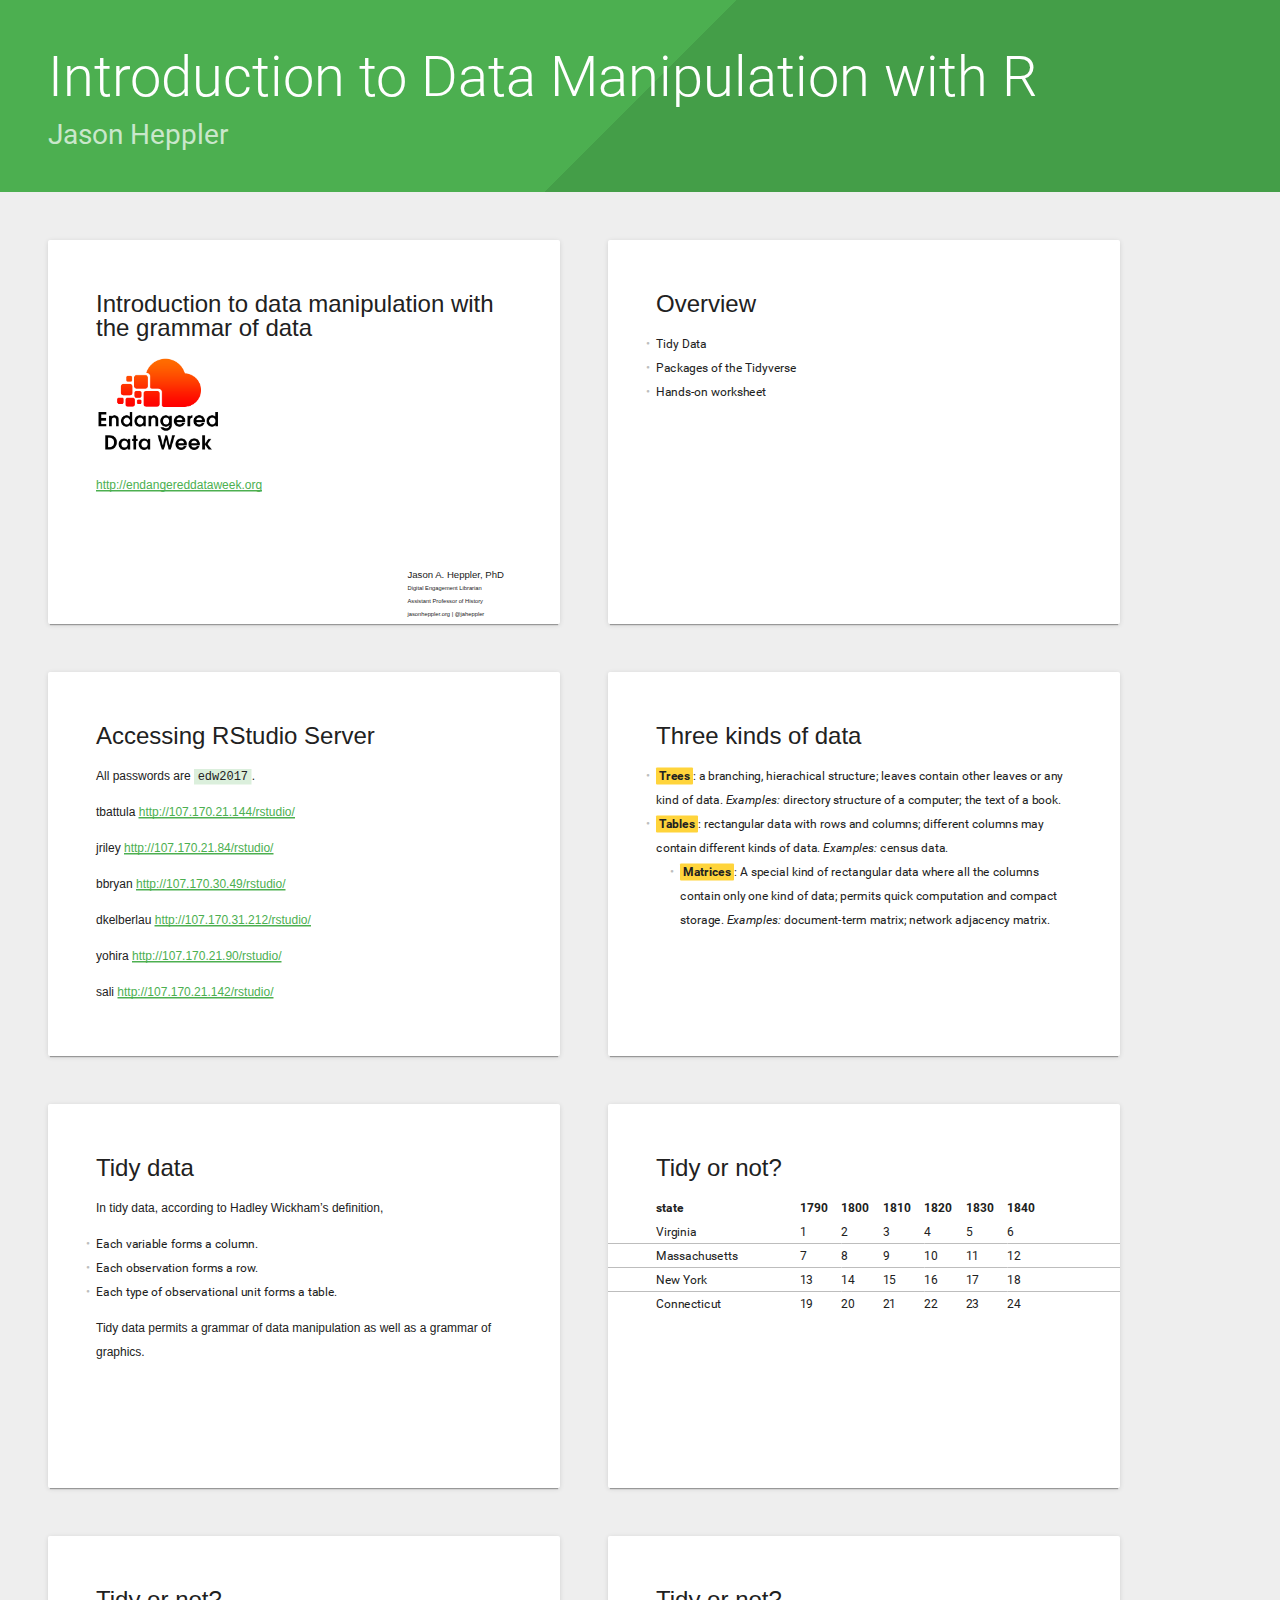
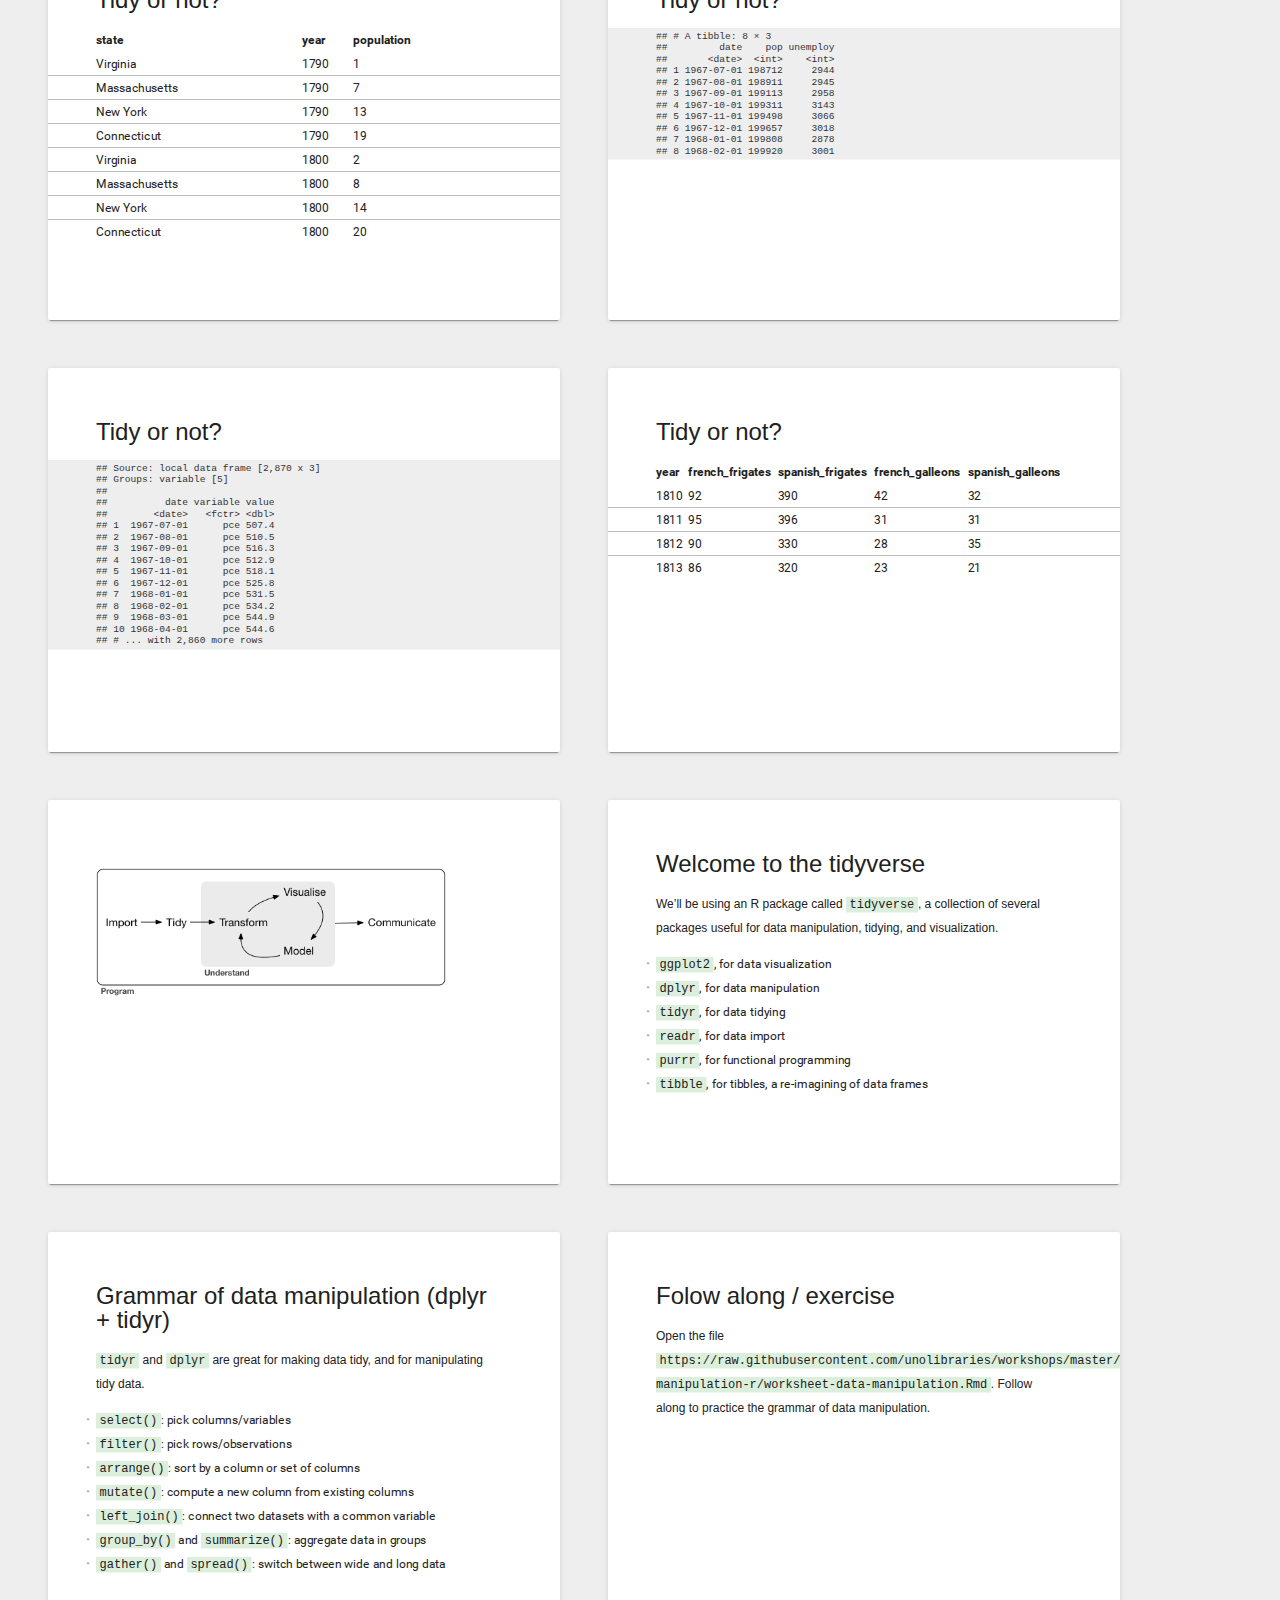
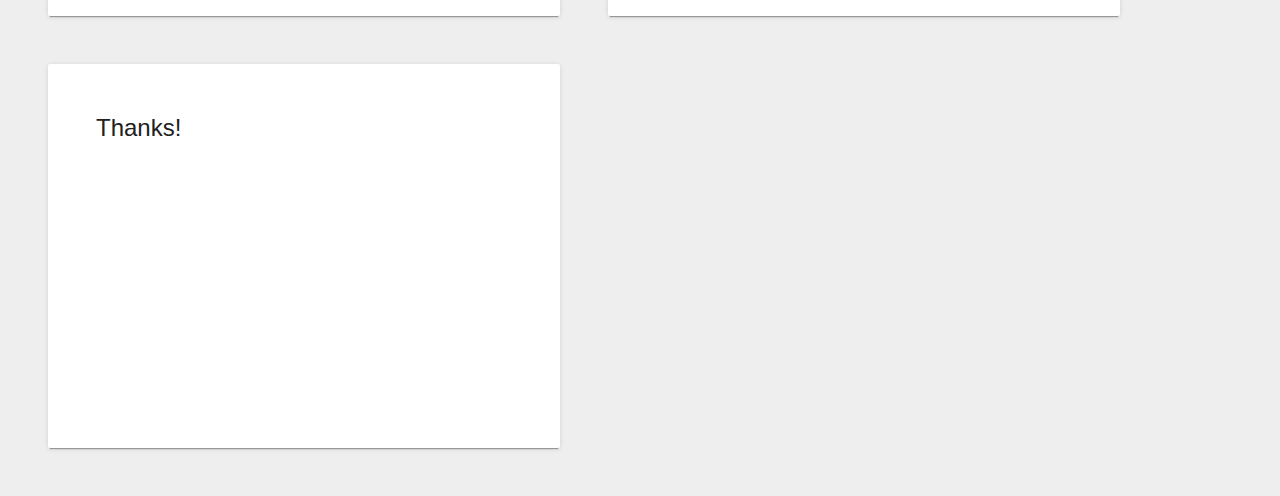
==== data-manipulation-r/data-manipulation-r.html @ e5ce1b7e "Adding data manipulation material." ====
<!DOCTYPE html>
<html>
<head>
  <title>Introduction to Data Manipulation with R</title>
  <meta charset="utf-8">
  <meta http-equiv="x-ua-compatible" content="ie=edge">
  <meta name="viewport" content="width=device-width, initial-scale=1">
  <link href="data:text/css;charset=utf-8,%0A%40charset%20%22UTF%2D8%22%3B%40font%2Dface%7Bfont%2Dfamily%3ARoboto%3Bsrc%3Aurl%28data%3Aapplication%2Ffont%2Dwoff%3Bbase64%[base64]%[base64]%2FbQBkcHJlcAAAGOQAAAC9AAAA23Sgj%2BwAAQAAAAIAAIQqWehfDzz1ABsIAAAAAADE8BEuAAAAANDbTpr6G%2F3VCTAIcwAAAAkAAgAAAAAAAHgBY2BkYGDP%2BcfDwMDp%2BUv6nxenAVAEBbA8AgBwaAVOAAEAAATiAI8AFgBUAAUAAQAAAAAADgAAAgACFAAGAAF4ATXFNwHCUAAG4S%2B9iEjRwMbEljGoeDaY2FnpFrCCA4TQ21%2FuJOkyWsnINtmEqP06OQsxYv9c1I%2B5foEehnEczHjccndCsYl1oiOk0%2Byk04mfmkYOkwAAeAE0lWOUXEsXhp8%2BtatOxzZmYkxs23YyntyMY9ue6Yxj27y2bdu2fWf1t79eKz%2Be9Z6qjdr1dp9uEyIVACDwr6J4lTjm5bNDvme5rGOefY8s%2BZu0QBoZ3n1s9Z6iuVlEfdnJuEARDbyuNPPqUWDGUFXzFysXlEQlSemqHFC2KGOVBUpq4Ce2Ba7TSqowQlLZJ%2B3YZp5ktN%2BebNtDe%2F%2FLeduV5bY%2F5yWkzNH1YlbZ2zjvteVOyaarFd0fx3n3n8ZuUzawzJaP6Fyd%2FZw8yAR5go62AyFbi%2Fp%2BHfpaoae8QCV5hmleFEVmBC1Vy5gZDDCHEG%2BlxuO0fi0h6UCCbCZZ%2BpLoPUkf3UuRTEKBn9kV%2BDr8oFRU%2FZlDviFXsjW%2FgPhIXYhk73bVaNXDlJEsdpiPaOQMMeZPWpmnqak6Q3MGBH7lqmo1u5DN%2BpwrKer1GeLtbapvERX4lmL5ijidL92NJN4UU2weJl3msd6N0v0LrPBK2STDmOn9yCCln7eJ1bKDA%2BZrBns1KQ78yxLdX2VOKg%2BRbt9jquvKBNeT%2BTrLEH9V%2BBcZQqxV%2F%2BQezsgj5LqHGSfXWCeFDNde8XKI3fYADQL%2FcFAWc0DG09hrRWObywmNF%2FrHyfSHMDPwH8fsdvXr7vBndh1pUkS8LSAkv7LDM%2BHbpDu3mMc4b3YRMhdZYbLZ%2BH8%2Fvcus9FrTyTzBau8%2Fkrw41sF%2FZ6F0vmquapJqi8CPpT28Ctwp5Vjo1aJYZ7luTxGl%2FmXYfnSSQlbY27mhOtTey1i7kzg7iYWylVS5n2Pi0U52kCITmCXNmCs6u%2BSxytvLo%2BppM%2FMdafIYrSL7Y0mL5LZhoiSSb08yXT1IdntZJcdZKYPC77gRjLJhWttUVgcL6Rg8xXW3iX72Nq7ZcpxwQid%2FMPVEv4u6d92ep731GevaMNm%2BzVW7ij3%2Bdq75D3HNVaWy%2B5Yb1nJS%2BxX7LbjT1iZW5jBTfTxs4tX312jnoqkhlZkhRzgkk5RjtLE%2FclgO67PumbdoaZ9H76vrWDLcCg65IxTKnzR03TRvhjKWVLddNZX2khn%2BStcZ7mlauM%2B0Zme4VLSPH9S6GDbKtPB7fozO8hf75RVayjAq%2BeV42pXjPvcyxfZj9pQR7vBf5qA0YYJ5lzF2IRmSS7wtS00xtIus9XvkB7RnU9bd7G07sVSGkyqlLIH%2FMpSFUJqunIJ%2F6iltRM%2B39TgnOwnJLE6YAgrlXa6LpdCW4aTo74sLMcRupp%2F%2FIufU58JgR%2FXzN43%2FwEJ5lbl%2BG7rYBKLsfPZINpvtAnJce%2FrL%2FeEPIj3iOGBvaM8dWqPfXzlHppIld9LLjKS3%2FMF0V0Ks%2BpPqptHNxtBRRjJJfFb6DzPELaW%2Fr79Z7jgFmrtMGpBmL9PERjPMprLHRDNfqkOwFdxU726lLAQSQNaD1wECJ4CXFcDrQjNPsQM44fpTYM5QIbCfFKVDYC9NVcd7r5HpvUsf72GaShbDJJ%2Fp3g1yzGOU2DhK%2BIPm%2FgWGeOnMUWLNSXp7P9LNpLBK9HfGTSXKFXA2uIxz%2Fix6uhhC6meyfYcoaUxrWUK0HUGiHa%2Fefckq8wKZwV6csAEybC32ueZMcW%2BqJy8yy2UTq%2Bdn2zzOy1WGShHn5HH6a%2F4tXvnwNdlEWuS3vgr9pD1bJUiMN4bbvXzmeYYE%2BZU%2BMk%2FPzaWPe01R5AfVgyQDBDsTH%2ByqedH0liPEBf4L3xEoJMOcYrM5wkZzVPmNLKlIlvk1nGR%2BZJ7GNgZKOSpbqSYTyJE1pMgG9ecL5VldX2KWfEpO4Cv2mheJkSm6fxs5ztOY7su9mp8Q0VgZpRrNYGlOS%2B2zRDKo7mrQUWuaSwwVpAnD1dsJyqqbv8VKNyVemab0UsYrI80e8r3bOSK9aCiPkmrHcN025YZUo8j2Va1EUeSsznSQPtQ0V%2FVsPS8yj6rZqR6%2BQI7esb%2FNIMXW0v1fWGoX0Vz0jv5AWvjjybFLaCnPa22sPjelnSun%2FvZnuHyne%2BPIlYdpIVE0ti11nU1fN1HvfklzGxC0P6M5ympGu2Wq25kgVSjnhmuPleTaMkp3mthH9Oxkvf85mruZer72UXLso3jyDEmi50Xm1ruYTxkUbKy9LtIy8l%2FZiQQpJl5CxJuVTJddundI131J1HiK3cg6e0Up5ob9SPVT1pnXOSab2BzxZAaV5H%2BdmDWYHEcQhWf3ZtaUOTEzMyXCVJSImZliQSZmZmZWImZmZmYlYmYZy%2FXv7TO0vzEF73u31N3TXV311x2I2OcqaXsdt%2Fe4%2BzKqlJvpa1gVdU8ir5k5W5qNbanXxgmZH%2B0H3NWbGIGBYJqkYbHi3lEER2Qn2UPYJE3wCqzyu2AVu%2Bi8stD9muu4OCUUjIIkGAUOSRNswh4hKfODbff6PNr9gGutmCQUPIIkeATxDIwdOs%2FFfGkOoyWvRI15XtbxTw7HcbZpzh7BWb5fK%2Fw5Jrkvd5%2FoftP9sO%2Fny5l79qP7fK%2FFK4pOR4PgQfgCJoTLPG6nOVeMgA%2Fda%2BPZPl7b8H3RROZgf0KP29lazoN9Ch2mhOsKXr3gzantsN4%2FOjEED%2F7Rt0XPcd6cw791OBaWJEY4N%2FEsTBk6bAfL5Z8Bjutq6xE5jJyYJnIIORJJmau23vPkYPcdrqXKj6HIjUgiN4ZjI0n5OBS5Wfo9T9so10jXbl9LztXvD3m7O7lb4vsoXCd5HCmfS8rtktYfipzPMynnS%2Fn7ctfu5l62X7LDojgZaT8k31rnpJX9nB1jE9TXcA84H%2FUyxGzYwxAbnCv9CnmDv2FYuBVGgVdhUlic2IT36THoL3yuy3zG%2Bzi8ypywMrHInIzJnaHmMD9MqvXxPb4Pr%2F5xXXA1a%2BPesz7WRn7gTsOLzKe%2BibhkLXwGtxL%2FcD55id4JbuU7iuXQFdv5npNe9M1oKvcb9mFN9FzKT1qr1gHzw%2BnF7Gk%2FPls3qv9cxagjzw43K28xB%2F0A%2BwGjw9X8HeY%2F3SHlL%2FiQPgbpdxqbdbAGuXKHeFgO38Pg7DvPGTp9AexOPwCzs9fsJ%2F0oPQTMH6wzcNut1%2F%2FX%2Fzmf2924rK1O%2B5y9pF90n%2BFn3yslr%2BLl46G2Ne1z9ZH%2F5GGeVN%2F5T65Y%2B4tPixoj7gjxyj2gxyL26bF0JjorOfeHmFdsqM%2BgpiWJHUX%2BnaKi%2BvaT7%2FUL8Ud2RPGiOYhxejqdtWJVc5IHvC98kb4g%2FF%2BL70ULZ%2Fs%2BqqeqbYVzLennw%2F80PvEc8Hzmh1%2FuFvb5O69nNbPLbEBh%2Fz6LZ1sp8gF3mhpP7MlVo1Vv5YV621t3VHOTN3wc1c7uYU3k%2FzPkL7nygOpYsv2Xzvna8a5NSd6ytdn3bWO8zS7Era12%2FJM9Fd9TN8jFYnrqAiwvjievk7dhdmoYf%2FMbWJL8z294XzUFNtbYfCc%2F%2Fs2gP3AOZ2xqGeMzNszL57zHHLAwv2M8eD28Y78CezHT%2BAAAAHgBfdNZgp0IDMVQyr6Szdv%2FErOQAF1N0uORmf3LcRxfx5Ef5yfHUVUtY3WHqgqvKiDrBbSQ9Qa6QqWS5tZQRS1A02SSdLUFUt7PTJruJlWdzEwWYQEsKDm3bNEil%2BpK93GrolARlW9NeOjAjJ%2FP6CzqjHvO6gphAAbyLDowwC7s3MPOzuckIj5P4vFACMh4et77ioNPEJ9tzjlH1HBydhVVX0eVk7p0N3T8OrvTYeazw4BOTp3dQeAsbt0l7DrHeUJVLiQpgAQrZOTbAP1KgyJAgBAv7AoOAjLrwDMqDAiQk1sA1JkQ6D%2FAYD2oUmi%2FAdTFF7%2BrC69E%2FpK8fKs%2FTSihKJoW8d3rO3j1nbyxQyB3u%2FKbXOoi%2F5AbgHULuaj803DTabUVLFcFC6ABkgYGqMIbuN6QR0KoKrJzR6qp2hUElfMDArVTIrsg7IC%2Flyd2DP5nf1cX%2BZ9e5AkRYkTIzoDy%2FkkCBoaHT1AltuBvUbsiNtDG7JABC4RgMdyKhKoAJI48EBQFfgIP%2FRmFAHgBnM8DkOROFMfx97p71jZzPTnbtm3btm1bhbP9t20bZyZZ297N5F7V2fhVfQfBZD4AwO8WQa94990NwGkDCKcp9D0JVoATTKJPDDxhGRyBN%2BEt%2BAZ%2Bhn8gDtLBgd7oi2WxPNbA3jgcx%2BMyXI7bcRcexXcxAy0WzuqzgexL9gv7jd1k2Rw5567cm5fmm%2FgWvosf5e%2Fyz%2Fhv%2FG%2F%2BP78kyorqoq3oLkaJ6WKhWCf%2BFpeFIXJtaPOx%2BSuoNFfWKplKtlJYqqt0l74yUCpSleVlDVlbNpJNZBs5Ry6XJ%2BQ5%2BaZ8T34uv7Lb7P72ILtqL2evZh%2BmMtVJ9Vb91DBVUSurHdQR6tiyv6exvB%2BKhcOyTMsCuGuVZD1K1rfhW%2FgF%2FoV4yAALfdAPy2EFrIl9cAROuGs9gu%2BQtYiF3LX%2BTNYrZIX71jVk3cZ38%2BP8Pf45%2F53%2FR1YQ5UQN0U70EKPFDLFIbBD%2FiCsiSuTZmM1XAaWZskI5omQpOWQF6SP9ZbCUsixZa8mG963H5Sn5Blk%2Fk18%2BYh181%2Br7kHUMWZGsSNYSsiKAlWfF4Enre9xrfQeAW6j11GpqJbWcmk8ttAItJ0s48h1J%2BAXQHGMcrSHDvGxeMn81PzBPm6fMo%2BYBcyP94h%2FW70AzXenzGyVmSRFAyWfUe9Qp6gjdnUtl0eeOALHvxE6PlbHdYz6M7Ro71Bhs9Acw%2Bhi9jZ5Gx%2Bh5RsvoaUYDw1W3APRr1EX9b%2F0vfZ2%2BUJ%2BvT9F26yP1utquW29o67S12jJtsTZd66010Rpev%2Bh%2F2E1zOs7ewHfI%2BfiuUTHk8qIqPNQkeGQ4CefAM4aj7l6xjl4P3T32MeUAYOWoDtQAKooiK3eCJ8YK4CljCXd6nbEutwmCp6QAAzAAgN%2FsdLbs52w%2BZ%2FzZvEi2XQfIukXGrhy58uQriES6IsVKlCpTHn3Rr0KlKtVqYiAG1apTr0GjphiKYS1atWnXoTNGYlSXbj16JTEmLSUtxmXEhAWLlixbsRqT1qzbsGnLth27MRXT9uw7cOjIsZOYiVmnzpy7cOkq5mLenXtPnr14lSlLoWbvPnz6cuPWwz%2FD9KyWAQAAUPR%2B3TdMW7Y5Zdt6jMw528b%2B28113uFkffG%2FzxzWzDXPfNbZsMBCi9i02BK2LLWMbcvZsYJdK61iz2r2ObDGWuust8FGm2zm0FbbOLKFY0445YxzLri0nSuu3bCDezt5sMtue%2BzlkSee7XfTAV4c5NUhh3lzhHc%2B%2BHTUPr4cc9wJJ51y2hm%2B%2BXHWOQIECRF2nghRYi4QJ0GSlIukXXKZjCv8%2FhEEj3cBBQAUR3%2F%2F7g0LpAmybeO9bNtcJ9cQ2fqch4hDdI42dKhN0BYR2taOdrWHMJHa15EOiCKaGI%2FpWCfEEU8CiTrVmS50ThLJnvaMR0khlTTSyfC4J8gkywMe1KWuHDgkmxxPeopc8tziVvIpoJAiiinRtW7c5nbd6s7LXnGHOymlzF3uppwKKj1CFdUe8rDu9aBHaqj1opeoo96znnOPez3vBRr0rCe96FVvetcHjTS5z%2F360jfNBPrRr1e9Rqg%2Fr%2F83WQ%2FAc2VbGEfP6dNj27Zt27Zt24g9NmPbtq2xbduzXu07VS9VK7%2Bdr%2FjHvZ3yVfk6X5Gv9M67Lt9XPzw3SUsnf5bev3qG6tH4B7X%2Fs0ylsD73UqdtqB2i7ejJRfQKtUO1N2O4jrFMsh%2BtkysNmMIc%2B0k6N9QO13m87D5bX%2BFVGvIab9kv1Ld5h8a8y0f2y%2FTjSlM%2B4Rv7tfptpRnf8bP9Nv2FX2nOb%2Fxlv0f%2FrrTE2zAvZ2%2Boy4faYbpCqLvzimxif1Q3DamVbhZqR%2BjmbO%2FuojuE1Fp3ZDd7X909pDa6B%2FvbB%2BsBHGh%2FQA%2FiCPtoPZKj7A%2Fp0Zxgn6QncpL9ET2Z8%2Bwz9HwucL%2BmF3KJ%2By29lMvcR%2Brl3Ot%2BT%2B8L6TF9MKTH9ZGQntC2tHM%2FqX3o635avw2lh%2F4eaifqH6F2jf7JP%2B5fWZ01eIU1WYs32C2kZ%2FWMkJ7TkaH01MlMsT%2Bv00J6UV%2FlLXdb%2FSEkn4slkf3VRUtI3XSJkLrrciH10I1C6qmNaeLupU0rJ9EspD7anJacTOvKaTzAI5zOo%2Fi%2Bpr76OE9yDk%2BF1F%2Bf5hnO59mQBuhzPM%2BFvBDSQH2xcjFtQxqk7SqX0CGkwdqRTlxK55CGaJfK5XSlm32odqcvV9CPYfbh%2Bp%2FrGRHSBB3JKG5kdEgTdUzlBsYy2T5Jp1RuZirT7DN1OrO5hXnMt8%2FWlxPx7qinUPppDuVOrYU0T0sod2k9pPm6CIvb79YlWMq%2BQJcOpYEuE0p%2FXTaUhrpcSC%2Fr8qE00hVCekVXZCV7Y105pFd1lVCa6qqsbn9N1wilma4Zyv26Vkhv6tpsaG%2BuG7Gx%2FS3dJJQHdVO2s7%2Bj24fykO7AzvbPdJdQHtZd2d3%2Ble4RyiO6J%2FvYv9V9Q3lU9wvpR92fA%2ByP6YEh%2FaQHhfKEHhzSz3pIKE%2FqoRxn%2F0WPD2WAnhDKU3piyFlPCuVpPTnkmp7C6fZn9AzOshc9O5QX9JxQBuq5obyo5%2BHdmBfVCyvncBHX2ZfQ6%2FE7WwbpjdxiX1Vv5Tb7EL09lOF6RyjD9E78nPOa2pwW7s20Ja24kNaVs2mDn0neQh%2FhUc7lMR63b6tP8CSn8RRPx7NXf4ZnOYLn8K7I2%2BsLvMj5tKWdfUdtTweOoiPd7Dtrd3rEM1zvSS%2BOoTd97GO0L%2F24kv4M4DgG4vuU99TBDOEEhjLcvreOqJzFSEbZ99PRjOEMxjI%2BpTJOJzAxPg%2Frk5jM5Uxhqv0gncZ0LmYGMzmJWczmUubguSwT9dWQD9HXQpmtr4cyS9%2FgHfccfRefjflQfZ%2Bf7Av1Z37hFH7lN%2Fun%2Bjs%2B7%2FLh%2Bid%2F2T%2FXv%2FmHq1NaJIV8pOZQvtQay9uP0hVC%2FVpdEe%2BT4jldN5HdfXRf9nP30vtp4m6r%2F%2FOd%2Bxv9nh%2FcnfVHfovndr1jgp95Wj%2FhHZjP0uVZwX2ZrsTK7it0lVC%2FXldjXftVuj4bum%2FSTdjMfatuH%2FIduiM7JZ8tugd72u%2FUvUPprgeHfLfeHPI9el%2FI92qHUL9OO4Z8n3amu%2Ft%2B7RHqh2vPkJtov5Cb6jCGu5vpSEa5PZ8bLBJyK10p5Na6ashtdMOQH9BNQxqm24b8oJ7FuW7v3g1rIT%2Bmi4bUT5cL%2BXFdgRXdT%2BiaIT%2Bl64b8tG4V8jN6eMjP6vkhP6cXc4nb87%2FJ9JA9%2F19navF%2Ft58nhOwd8Eem7vZ9%2FPufkH0f%2F%2FmTv9w9%2FgVfWFaaAAB4AV2OBQ4bMRBF7YZJqrAQsoMFWxFDRYHdlNtwPGUmUQ9Q5obO8le4EeY4OURpoWyPPfz0wdR5pAbG4XxDLv%2F%2BHu%2BKTipy84YGV0LYjy3wWxoHFPgJqRFRoo9IvT8yVRILsTh7byH64tHte4jWA%2B817i%2BoJcDG5rH3T4xEm%2FK%2Fw%2FtEpzSiPiYaYBbkAZ4EgMAHpdZXjZg6LxBpDMzQ4JWVR9uivJTCxm5gsLPykkgj%2Fluj558%2FPhyqTSjET2gkQ8LYoJ0Ho8UizKoSrxaL%2FKJKv%2FPdv7nL2f%2BF9t8FROq2y18Ngs6rqsz7haqsSk8hWRopdX5sbE%2BiJI20Qs3WyCjUPZdVTpN%2FEoux2bZZlN11k%2BzTxGxZLbJ%2FSnlUPbj45B5kv2vkIXIK7U%2BuYFeMU2dWfsvqkb1F%2Bge%2FxokBeAHbwKO9gUGbYRMjH5M24yZ%2BRiC5nd%[base64]%2FDFAsX4axFADpGjJvAAAAACoAnQCAAIoAeADUAGQATgBaAIcAYABWADQCPAC8AMQAAAAU%2FmAAFAKbACADIQALBDoAFASNABAFsAAUBhgAFQGmABEGwAAOAAAAAHgBPMEDlGQHAACwsW17%2FTW2bZxt27Zt2%2B7Ztm3btvHYBIVCNfj%2FJNQ2tA29EuPAnMY8wjKwNmwr7HjsWuxh7BPsb1wC1x13FO%2FC98PfJXgIrQh3iRFiLWJ74jjiFuJlkpF0hcwndyYfo9ApacogyksqSI1Re1HPUT%2FRArS%2BtIt0BX0Q%2FS4jwejM2MJ4wnQyxzP3Mb%2BxZCwjqzqrH2smawfbwB7Pfsjxc5ZzfnA7c7dz3%2FPcvMm8tXwJvwl%2Fo0Ao6C7YLFQKOwi3CZ%2BJLKI%2BogOiH2KnuCCeKL4uoUmaS25I3dLZ0p2y%2BrJxcrN8kXyt%2FJRisGKm4opSrGyhfKTCqdKqHqrpqotqvDqrrqXuoh6nXqGhaNpoVmmLtT21L3TLi4RFzYuuF9uKpxavL0GXJEuGl1wvNZVuLcuXDSx7Wp4p31YhqmhVcajiA1AFGAQsAzYD94C%2FoA1sDa4DH0JqyAPVghpD06Bj0CMYBQfhLNwFXojIkQQyGtmBfNE30%2B83lBnmGrnGiHGrSWvqZzphTpi7mc9ZPJZxlufWkHWW9Y5NaRtue2RP2g84%2BI5RjifOes7LrqhrluuqG3IPdX%2FytPD85%2Fnm9XnXe5%2F6AF8L3wY%2Fxd%2FGvz1gCRwNaoITQ%2BQQHBoS%2BhbuEF4ZQUdikfGRV1FJNBI9HyPGorHBsWNxZXxA%2FGTCnTiYVCSnpPipkamv6brpmelfmdqZQ9lI9n4OzPXOPc1XzZ8sOAqHK2Ur3a3cs%2FKvKv%2Foggdwt8EAAICzbdu2bZu13T91m6S2bWu23mzbtm17n707yfxt8%2F8s4Cw4v9C%2BaNyig4vHLA4svoepj%2BmNYWHUmCCWjr2GG4VL4GvgR%2BBZ%2BN2EOgQ24SSxJVFNPEbqTfKQXpOdlLYUMaWEWoE6jxqmVaDJaWfpfemrGW0ZDsZL5jjmXCaTuZnVkJVm12Cj7DucEZzV3PrcNK8VT8k7w2%2FFF%2FKfgPr%2F3Ry0Bz3BYDALSEAU7ACXwX3wGmoPUaFD0FPoo6CsoKHgmbCcsLWwn3CS0CNqKNosHiueKakpEUneSB3S1zKGbK%2B8s%2Fy6YqTiItwbDsBFeAt8BL6KTEIAshTZj3xGLegx5VxlQLlBeVZVSVVfNVJFUQHVFXUn9WZNG01Qu1C7UF9BL9Jn9M8MdQ2dDTHDd%2BNE42ZTVdNcU8L0wlzOPNa8wvzbMs5iseyxNrcSrLB1nfWDrYGNacvaPtqH2xP2j45FDr1jr%2BOtc6LT69zn%2FOYa7eK5drq7uHnuY57WnhmeE96O3uHevG%2Bqb62%2Ftp%2FsX%2Bp%2FGugcSAZLBUEwGjwT6hdihDaGHoXbhm3he5HRkUy0ZtQQ%2FRabErPF7sUHxlcl2iVIifWJb8kRSTi5I%2Fk9NTaVSC1LfUpT0%2FcyAzNw5k%2BWmN2Xa55bn9ufb5Zn5Uvy3wqswsliz2LmH0PwAEUpEAAA8Gzbtm3btm3bfjjbNqpfrcIqnW3btj2zt%2BxevK%2F5Pr4%2F5%2F7R%2B88eaHqg7QFyMPPBqQffHWp%2BiCqJlUHKGeWb2lydrB7Vkmu5tfJaQ62rNlybp63TXsXSxVbHPuv19eZ6e727PkgfpU%2FTb%2F%2F%2F2GhumGYas51JzNPmI%2FMnSAeKgwagDegBxoNFYCdwwXnwDPyFWWBp2Aj2hBPgYrgHUngBPkfxUFZUBjVGPdF4tATtRSbi6BJ6iePibLgMboR74kl4Cd6NXXwOP8F%2FSSZSktQnPch4spjsIjY5S55YTa271hc7pV3Arma3tYfYs%2B21tmrftj85yZy8ThWntTPIOeO2c4e6s911ruqG7g33PU1CM9DitB7tQIfTeXQjNehReoc%2Bp59YcpaZ5WfVWFvWkw1lc9h6tpvpLGLfeUKelhfhtXlz3pmP4gv4Gq5wn1%2Fjb0USkVdUEa1FdzFYzBJrhCICcV28FT9lYple5paVZAvZRQ6QY%2BQMuVpul0Sekg%2Fldy%2BNV9ir43X1xnmLvWd%2BK3%2BgP8Nf7R%2F0A%2F%2B6%2Fy5IHOQKKgbNg37B1GBFsD84EXwIE4Y5wvJh07B3OCVcGW4ND4ZeeDV8HSWMskdloyZR32hKtDzaF%2FHoH0HwAC1GDAQAsLZt23b7UNu2bdu2bds2LtpcnNrGR23NuBuRQZwgc1AyqBd0DUYHi4IPKAHKhsqiBqgbGoMWoZ04Gc6DK%2BGmuA8egefjbfgsVvge%2FkASkDSkEClH6pPWZBAZR5aSPeQyuU2iyS%2Bakhag1Wg92oUOoNPoIrqDnqOavmWxWWc2ii1gO9h5Zthr9on9g8SQHnJDcagMraEz9IbBMBomw2xYDKthM%2ByGw3AaLgOGx%2FCDp%2BD5eTXegg%2Fmo%2FlkPpsv5qv5YY75Q%2F4lTBLmDauEu8PDIQlVeDuMFvFEMpFOZBP5RFVRUzQULUVH0VMMFCPFRDFTLBQ7xAFxQsaXyWV6WULWlo1lazlEjpGL5U55QVr5VsVUmVRpVU91VX3VUDVRrVAb1HHF1E31VP3QKXR%2BXU3X0o10bz1FL9Br9A59RF%2FQRCt9Wz%2FW30wyk84UNTVMezPCTDAzzHpzzICxJsLGtdlsedvY9rIT7Ep7yGL72L62711Cl8tVds1dPzfFrXVHHXPP3G%2Bfxpf0jXw738sP8uP8LL%2FMb%2FInPff%2FC4IHQElDMACAZ9u2bdu2bdu2bdu2bRu5tu2vr3e2OeOe%2F0EpUAFUE3VEo9AitBddRwp9w4lwblwFt8XD8Hy8C1%2FFDzHHH0lskomUIA1JTzKJrCKHyW1iyE%2BanBakNWh72psOp5PpfLqNnqXP6GsWnaVnJVgD1pNNZGvYMXaXGfaDJ%2BI5eQXenPflI%2FlUvpCv5Uf4ba75N5FAZBflRFPRR0wS88QqsU0cEjeFEl9kXDlZrpBb5AF5Rt6QT6SSL%2BVXFUUlUGlUDlVEVVB1VAvVRQ1QI9SzUJHQsNBRnVIP14v0Xn1SX9UPNddefwqXD88PO1PWVDUNTWvT2fQ2g81oM9nMNpvMSfPAOPM3SBkUCmoHXYKxwbJgf3AjCAXfbWKb3ua2xW1lW9%2B2tt3tYDveLrM77BF7wd6xyBr71v50MVx6V8xVcvVcK9fNDXLj3FK32x13l919R51zH9wfiA3JITPkh9JQHRpDa%2BgMvWEwjIbJMBsWw2rYDLvhMJyGJ%2FDSR%2FGpfWaf21fxdXxnP9JP9DP9Qr%2FSH%2FAn%2FAV%2Fwz%2FwyCsP%2Fm3EqIhrL7K8yPOixIv6L7q%2B6Pti5IupLxa%2BWPsfikBJKgAAeAGsuwdAFNcTPz7zdvcK9QpwWOE45WwR5TiIxtgSe4q9frFrYsUWey%2BIYoIVsICmKIImnhtjAiYK31hJYrBGjTGaXkxM1wj3%2BL23C97tJX7%2FNZHde3u3uzPzpnxm3jyQYCyA0ETygAA6MEIIhMN0OcRkNlvaeEJMHqjgR51yNCrH0ArwQJfBHpJQ7yCp336IMgA2AFP7IbJIgN0pS%2BpJr54MyulgUMgfcoh6JVQ5eYjpYFjIH61a2%2B1mu2BGNKNgRzfahSbeduR4Mv2ZlmDIV0SgFInXK3nuvybpvYvInEozmesdToZnkOFAYFf1n7hA4SAEEv6FuGA2CObE6aSg5oPtV%2Br9MURGHWEEtGqNDsElJCUnRkXo4uJxWEHof8%2BkTH700ckpuF2MvP%2F6I48%2FPvSxx4BAhmghDh2AyGRUBzxCgkyCBIWFBI%2B%2BwiOYPIYK9jTBYXVJ%2FICRDdNwHYbxozSXbsOfM%2FgBCMwBEC8wautBDGSp1IYwAkNqqTWxgYkNfHyYagZ12aAu56NBCCd%2BoadBQrQMQi1PHrHC04DPFT8GVzC2ZYPvy2CTJ6yCHy0VHoPJE6H8KqrCAyZPtHKlIaffzmh3uO1WO%2FtzCfzPFelQ%2FhwCu0q89F7vrN530NiFUmzQN6svGvqu7%2Fvht11uVfZen4%2BGLvQebqPjcdsaHJ2Ju%2BhI%2FpdJ89fQ8cSBowEQpla3Es26HdAcxqvcGxlbxlqG49ggjvNI4oxcvEaTJ6SCH038KFvxAUPEJNfxjeJMnpgKfoznR7npg28YU0nxzvh4d1JyitsVGRUV6UiKd8TpIiOiRDaI0OkjHW72tSsiypWYLAxetvXS%2B8cKtuw98k76jDmLV2HrfX0%2BeHtzyYXijekrsnHOfxa7Op17%2BbXzEZ9et93%2B6MU9C6aOnzdmTv7EwrPWY8fM357MzF4MEkyo%2FlFaIZ2AUKgL8ZAEj8JclVeBsSfU8upgAwfjlWtPUIUnKEE2izVk82tytG%2FkMHkaVLD5Zh%2FkZr7LDUxy6wcj2e1QNNKdIKcIDv4pJaFVa2tSsisxKpIx6oiLd9sULt3upHgmAUxKjlW%2BifX%2FgstGcqJtQsGKVbsLli0vWju4Z7dBAzcPJI8VoG5vAa3iV7oPHNSj2xCqn0BOTRBzVxTty%2Bi2sqAgU%2F%2FMuNEDejwzfnzfqnMrCvdmdltRWJCpe3bcmAE9nx07pv%2FvncUZnUGAcdW3xd%2Bl49AQnOCCVf%2BiB%2FXZoH6t4kezQTRXirj6XCnkZsb6%2FCTENeMnU7M4fjKrF63qT%2BqopyhzHS6I%2BiY5Bh%2FIyR5jVlSLCc%2BnJlxQKVxNuLi4WugxmSmF3uZw6pjoGkmJKajnWiNE2FKSk1VBjXth96jOx%2FdmHx%2BSNgmffLJgQcWNUT1PPXeJUvxk03yaZy%2FYGjd79pOJY5%2FqOxJXT%2FC8MHt9tz3vHlg1eEvfZ%2Bmi5Tur9%2F49s3OXL3pNw8LoBctnvyR8PXJ9v1aD2j8xJA0QnhPt4FV8jkn1OFKNx2HEch%2FjjVyGW6QNdD1%2BDgiraDOyRTcJzGAET1iCR1Qm32JJsemIoDdZo2z6eCdZNe%2BXZfEbjxjxxQEvxK%2Bad5s8%2BwXuwv5d50%2BjSfTLAXQx%2Fapo5PSeb2B%2Fbqvx7JkpAc%2FECEL0zmSL1Z1EiDMlymIhKS%2F8utK57QgZnDfaufLOHNLlc%2Foc3dNj%2Bmz8FRNiz%2BMEbNh7eg9aRMcCQn0yShggeSAMYtV5F9nsisq8V9RhgSTaY2RnY0I0e1XjFIm558Y2yaoXBCf2pOdbYkvj1iBs2pJ%2BdHJhyaFFwidDc6bhYPrq1Nxh9NfhGEu%2FHcYpfwY2ikniYQhmFsge5gHFfejQZ1%2BKu4u0mx1m5uzMLpKP2XRiCZ2I2SVC6AGahB8ewEJAaEBvYBJ8Cgaw8SfJ4oMgwh8KXMpOxbVE6NInDBffGkNvdF%2BRWbBhXDmnozGJIaHkMAhMhmzmZPR3TOzFJJRG43ckJgcQ1rM4NhvOMVnXUyWjZ5LRK85Q8t2VwqNVJA9X69vMeOyxGW1GterYsVXL9u0BwVK9QjApkdAKjDT%2FUMjutDnQdXAnGZm%2FSPcIAIGZzAqDmBWGsve1Ud8YxH4cxH7sc1bcBoNMshk1nsmfCxNxxBHBbbK4Ei1Wp2IXerPiTlLEoBu3v78p3vjpxxtC8cqsl5aTNZlrVglkCj1Cj6MbXXexEz5KL9CToT9%2BcvkGvXL71sWvAKEIgFyV3gZdLV0SI0X6J9gAiRuEmCALPusmAr%2FIMIXDLLkbu8jVEppJLA3Ec2v2nuIzkgoguhjXNngatAFX82ybX6SpkAWTjb%2FJZJKNvusmHpvkSJtJfZ%2FdjbV%2BgcWYRoobQbSLrqqueG%2FagLUz124tRuHqB7cZrJlPPl1FWi3ZOWDGxrx1Z%2B5dOvgJ%2FYQOAYTh1beFvxl18bURI5QRFFpLXR02qMOpg1DFr0GC%2FDFgqrwTcLqcwD%2BNAJzhCdVoeqiC3MAkx%2FuEZI0Hfn8dk6d%2BBTvKMf4T6mJsmFQuap0hj5RibCM1SnImnQ5Mz1yRXT03q9j7%2FtkfFkycu6Ia6HhaXZK9OP2lHZsyhUSSPgNhzfTXv7723xFyi3jPkuPf3Dg8c%2B26FUsyCBBwA4i9ma4GQRj00EYAn1vgvKJR5LQic4A%2BphjKQY5yZIMuWAGUyo848ZEOxaTRhXazXkgvLy%2FxTiDrTniX4Yko%2FD6HvoF9pwi%2FVrUh5U0AYRuzgUcYFQ1glEoDstcio8EnfG4BaJJFn%2FT0ocgp0ifIdX0XJX1ddpFL21zBZyDCR6yeR2%2FmJ6zM3whMpJbICMKisdMVxaWpqIxef7Yn%2BcH7ZotJGad%2B%2BP1a2R%2FmA%2Bb1s5dt2rlyXpfW5Bq5vI%2FO7ED%2FvnmLei%2B%2Ft2iJZ%2FvGg%2B4mQGAlo7%2B%2BdBAiwM58nk%2BFAzng84%2F%2BHEANB5H%2BiiLX99eDSIdO1D8gF9xuEzQWmHFH1iqB8GzclWqImHnq6Jd%2Fnj1Hq3AQ9js%2FYlfMK%2FMWZW2QDuaJ926tpH9cvEV%2Fw07ebrgRCyXvtBkDnzx0%2FZ0t2cWAzAJBbMykr4NErZ37poLTLpn8DRxqDBzRwT2o2Ni7%2B79kSNVt4YrU%2Ff47UnQugADTmFzCFCu3Q%2FPauY1kD4xkT%2FcpG9cvpzGSy8LJbMmJqf5TKtR1ct0Kdyoza%2FQ3E0%2BkSY7zF5ZqJCrK8kMSAkdairxQwZyJyUxst2eOnrGquuK8d9mMUdNul5X%2BlLP9fs6mFcs30x%2BmrF51Y9VaMWlKUavW78557%2Batd2cfbd2qaPI7V65UvTx%2FW%2B69l7LEuqtnpa1Zc2Md9%2BFjq6uFewqfjWAw%2BNKdWi6tbGDlXApWbiccRoCgfLJqVFTj1D3BAR6BIyCFI64N5kgTSA438xKNmYt316JpoX3bl0cuPjI%2B7cOMK39TD329kfPrv%2BjPqXmN8ufN35xFlnbpv%2FBWxsYfFtL36PfJdBCdJ%2B0Qv70%2Fo3%2FPw18d2bqlDKqrIZ1FwCnikxAPlr8A9Sye3RVmgsnPE0bzQMZ%2B2ZRF5QHsl072m8%2BFmagDUwiAyQ9lK78EhO7wvjBf7Ak6iPLTMfYt8%2BsKlkIpEt0YiQYyo%2Bosc1srvcdxwUacf5zLNxezhGvCxyCAHhoDMxgGHBQh%2Blu3LAZEdQ4phGtVR4XO%2FE9o%2BbK3dBcAQjocF66LvXy0KMGZ0yJVeCROi0KJW6jnnSQMrCoia1E4StM30lWlQKBX9Z%2FCbDbX0WCHPv8Su2LZIJbPdT3JZyz1TFyFRRM8NH6BGr9Y8EpJeRC%2FklXPr2eQ15cejyOJT6%2FoP3XC%2BIXF5MvD7114ZUqPsppseductf1Xj5gyYc7kYa%2Bc%2BuDggaLJfXLp%2BzXpMxCYSB%2FTXZZywA2d4XnwJKrYxMAoNigZUIUcnmjgJIYnyJIhnH8ymOQ2xGdvFZ5Ek1zPd4GlrM0qPM0SZIfvWrhJ7kj89Zb5LaeivCnJFs6RTdBxXGIBe5xI9DqLyEc2BeATq8XCgrZoQZ2CXVKsXBK68pArbx1xJ2f2fGmjNXzesQl9lvZOsm6avk5npcVUPkNPHwoOWY%2FOc0Pfate4%2FUcT7tPcN0NCbuDCO3%2Fj2DcqfwvrM7hdWiNs%2BWjHF7biX7%2FR7%2FYO6PfdR7tR2Ny8g%2FfytzcP4SrMPUUz%2FrpHN5W1cMx0Jt7CAqyHVnz7zk06lK5%2FKXf8CCPebfAzl2J9AKmB5AE9BEHXQPQcWC7QsYGOq4NRJIr%2F8tdaOUi5qKb86OKuVBA%2B8uavOUla7CWPnPA%2BjXfu4UK6khVdepO6pBAEKAQQMxTkHgUxMCAwXmrQEygR0pYgh%2FteaQjnIIpHIpNPCVHralxmuw9x6BzIhgyM2Bvb1ThpL8TrP92ZNXb2GvodPYWPp2%2BnX9BSjFucsy6LfiV5jpeOz2tuL156%2FCYp9P6ROR%2F12xZPnjuF294cFhGuMOupD120flKDdXmFJLyCO0CLxjnW8Rtx0MSVS3TEgtmdxLUGbI54pi6EZdMWBfheqUdv%2FUwpPbMBgw58h9G2sjoF2e%2BcOynv2lcfz35biTMwed0HmLSber9%2BYwf9pfLFn%2Bh3Gw4BUaR8kkk5GCKhzf%2BQMZdciI8qJtXQADmKFhuL3KJeMDOvzVJ74izE7Uex0U7cSa8ev1B%2B4%2B73lyXPXlp%2BJvUsLd9DJEtlJkZUD7iHVgKACiVdFUqeAZ9G%2FQOfBYs6Pq3BGqcomjRozSQbNC7SbI%2Bs%2BRNueteQz6rGCJu8j5A55GVvVZ7kyactat6fwN5vhI7%2FQ9dlIxED1Vt5v077RkfN%2Bz705pUK6d62ZAxZ4V3E3xUGCPOZdlxn2hEDo%2F9vaMfD8yG5oRpdGyYcCm8Y05CkHurQ8Fl2khv4UdNYJ3KH42SAis2SzUHscUSo0RweOsTrPeldj0xv5xB0YdRXGBVTmkxvlJ3Cm8cmv%2BKmB4jp2MQJBZj0wRLsgRO%2Fv4x2%2BiutnvMn%2FbxVG%2By2Q5WdZFDmboB27jRpnkahNLPqAZ41cKHuNOIMOcGIqX4TqmRXXKQudnRJhjJvXGkpuVHGpm%2BE5PG%2BRGZw%2FXmbHeYo2WiD%2F1EyVp7lwjmlpZKH3%2BVmGdCH7GM4tNTiWV%2Fw5vQx4iRmAJq8xazCL5eafArBZZXnrv5Wumb5nE0oeSr%2FPnf7xulF67JXQ418JEU%2Bs7TI05d4ByqatpYMhKPQjuaeMBQmwnxYC9ugCErAkCq34YmYTiL8e2uyrqtuoG68brYuXZet26M7rDOmMlr1ivDQhegg9WQmvNXfed8nE78hu4tpBBNhK1LhXVR1ocYK6jNKJWjyv6wA%2FPWLa7oLJxK56sWyPGZPNRzr%2Biree4hWrpqp0SiBJkb7KtX8dQiiUuBXT0GgZl9G4mJ8WdGBVnbGl%2FE6Xv%2B71ELjNlGHtZTNwX%2FE11g4SSFjK8eJud6d3jOcNp%2B2GuEpGYO4AWknxUdIoPZozFMmEihUKSeuWMjFjKqKOsrKyOfHxNGV%2BYyQreJzQGB29W3JyKzeDDHQRptvawURavJPlMSARCmC1NhzkoogIp1KTUSvmLQlRTKup%2Fc8%2B%2Blfm8hGDN5%2FAIPXH6s4cviccKG45EOBFF6mZXsLsc3ZCeex875CeuwSQQEj6Y9%2FTaqktzDcCzVRoVTJlq3wtBwUoaQsQRzAaQrL2sRJDhbwn65Z8MU2Tj0XEfNCLL931ERZpx0nlJI6dzCc3r1LC3HIttdey6I7SFsvi0t%2FnLn4dd6GNct3CEBgSnWQpGPyi4Q4RpXB0UjFbZ46NVSZGSFmzfxxqgSDUn81a6IqQ3uxWpnqJX1j3cPkGsvEiunzUFxBP%2Bre%2B4FsPUy2pR8dfeuccA5ncdleoB8P%2FHDeH5YH8i2iZZeQ%2FWfj8r1Pb9bIdy%2BAeEaxDhuMkqVopbwi8RWShxudNsOWTSrMMmlgVrBiGVxjogLDkSJ0nZ6l2Vgrd3KMFpXhF3%2BhcdMKHHjWOxWdWYUv59Jr5Gnvm5Ln5uWM8kRvdgj5YfPC1euRW05vFrdm8HoRoxqcTdi7NO5eu3Dk0fGSCY%2FGYT4K4%2Bsq4Ttekw7WVZZT6gbkuDwF5HWtwDUUrv21bjcpngy8ewut17N%2FXFa2d%2BtLO3Nw0kdj6O1vsylzRu%2B%2FmvtKNlnT7ePc%2FbdmfThvZc6itCELxi94Le3gpZmnl6zcuvDyC5yr1gBijoJzW2rZ0YpfZ9KE%2FIoawfIImkNbHKOPiOMly%2F2fJUs%2BIKxjkipiz7RAO1myRjCetW5QU4HSxBo5TGMuOtDr48DJ3LdaBzGLRUirr7vu0K%2FI0TdefvV1yVMVd5beNxEkXwg3q%2BLzD7yRL3wKgBy%2Fi16l3vGoDHqe72gBnsbpaV0boKD4tMYKWHcRtrp23vtVkffrc9Xiwfu9VT%2F6OIDuJ4XHIRq3oHWgPtPU4IFahQ5ng3DFxwtB3Jvq1FOocmICsKWgix2snA6nnhODX9ZvirGvYJ0mMV%2BU0Z0H6EWbjZ45QHeV4gelrwv3qgye48JX93uLjdPSKj9l9CG0ARDPKvF3klYEPnoCnbC2JA4o8vhqTIds2AOHQWQht%2BbSGt1WXaGuWMcuCaDjtBt1oNKuBFzln4usxNQvaBJ%2B8hXdRnO%2FxCvUdUtYTlp6W3rjyKPe0%2BQGOc9lGs4oPcIoNUBrLaU%2BejSU%2BohT38cDoYuMw4XXaFApDbpOLpFPq9K8t0iMsIE%2FfyCAOF%2BJfU%2FCw8GHv08RgTsaXneQfBeNkp5dVGO%2Fm9cgIrGN0KnyutCw6o5wNy9vvbg8%2F0X%2Bvo30NAnWLQU9xAGj2KMPxM2Cv7az8MlRMwk%2BdoyuxnnSd3%2FPzdW%2Fw5%2FThK01PFq71kAS%2FG2J3ci1o4mHjPRInr85ijHS07hCeWtj5deY4CH%2B9HtQC9itvIbCwIQR59P0sjLd0nvdc3UZ%2FL0dyVUhQrEhp8aGfKpeIaOeGwt%2FicSdQk2GW3R0PzZfgs32iUdoQ%2FKJtykgiNUThFwAEKCe32MCAZXE6zm5VZOFzTk5wLVXvILXJAoCOMCDPMnF1AfLV2hSK0uHwkkMIRzs8ddf20np5%2By2eFDi5m3hB%2FEZaAhNYJ5sa9pMSZZNntiaaGNjRNiitVoVkGETm4K8gvmJR3h2u3%2BubQm21cSdGE1Zz%2BGP4eOdHC9zn%2B56sG6hFH5s5ghbpFLdc8Ty0l4TU9CyN3d9hPj9oVnTx6SXzDwx%2B8hFMZ4GD9rh2ED3z4rtm%2F5WZuGRAaNmju3WJ2fwkddo2JbBpheHdr9xatBoIIrvjdUBhEEdGCtb6tbjtFlMrOwDzCv5kGW01usF1DEkg6CAzRBlckMCU3SbBj7wyo%2BeY%2BzkWIvZqZTYzdxdi7FflX40zVhUPA3X3ireuObt3gMOrdpMzPfohQ2LdOB9P5Nepl7pvbNFtEXRWUD4D5ur22yuGkAP2dQwhuubr%2FQWHYhtwA%2FRcP54kS2CHzXkcdG6whiJvH6gStwRr0wAkzZpP2az4YA0%2B8TUz2jlrKubD%2F9qOGDImvDi9m0r5g5N3TsWnQgx%2BX9lXHtjwuoPSh1HyrlGjWBU%2FqIDCIe6TMLR9epzEUWrEtYlaKqiGiCvpV4SQhQJ85MiYetDl%2F2sSQzb2ph8HVyJiNpAkGLmTIy4fexoWnGRMe3kuz8V56Z7%2BvTbn5FL4v%2FGhOUk6T7MysCke%2Fp3KvLx163nOe2pjPbfmYQjmYwnyAZFxh6DD3sp5EUHGkBdA%2FfpDNscOlb347okNaAYYvJb7FJ%2FadBiMCkO3A8q2vaoKLUSiGx9w876QcjT1%2BntBZ8tu%2FCD1yG%2BuXZ0hmt6Br06LddCGhoyItD%2BW9zL3iz6A%2FU%2BvetE786Dzwnlr24Ke3E7ILQDIOW6SMbNGDk8iluhHxcN%2FRU82j8UB%2FLH5Y0aeBzq7yw91gqmV7zOwyrxylKDTa8qEF8A%2B3bfvpKijh2CEtxDR3%2F7rbAvK%2B2No%2BZs44TRM7KqBgCBkXSg8BuTeB1oBCvkuMbxXD5xHByChjyf%2FUX7578WPqh1U6re2JSFEhtP3bTlETlS%2BY67pwYaZYr7hzKl1CTwzhS1F4XrVYpPrUb%2BUHYyzVj49%2FkXbj42cs7%2B1TlppUd%2FLMlefaDvgKLVTL%2B82Hzd3Mqb538bOyhtU%2B7a1KWY%2BPvb53biz9uVOL4OQPhcB2BmdhxksSrzYkrQVOG1FQY%2BCGODMF%2B6z2NWkL%2BbSXbF8kxXsV0lpccuC07gIKEYJ6QNzYgvLhbezqGLvG7y4QvTRj5T5dVxfedh%2BHnpuNKv1l7WhYbxJzNojhWgIUerD6S2SUgnacowfu1rA4qLT6v1eLEtxjzSvv3Qdu2AVB%2BjvXAIe18IRHEfZotWlwJYwIKHuF42wX4FO%2BYIePk9MkE2Sf5A2GSPc7pVCCxwDVSJ6EW%2FfjwpNql9J2uKO5nRkiy2rexBT1s2G57oJx7BmBYdFLIAuRzEEB0wul7wS7K4iWit%2FuE1GINSY4lsC4FVmHIIYniw5ut%2FlmBO6oJ8RZgUFRSWzCouHoN9btFhePkq%2FjmPrtRB1Yg5OJa2864FhB0AOEAHAdWshv9azeIzoQPOYyaAbq4SPebIouLZtBb2EAenMbdaviPYIKJ2UI8N6iko3aAsgEvKyWPQFNejOfqxceeQXKOpSbWamuSI4ydsK80p%2F7Jv8uuzcayueOKi5zKCS749%2FESx2HbuujeeGUlXe5uT8lkzFzzvTSQnbm%2Bv%2BkFsW2tLjCsz9JODLVYtV1pGAoJ4YIbB4Tn3BsH%2BVmULNCt8TLfwtM%2BsGHUZO%2FzNihEFBIYxlJHEqAqHevCEHFK%2FQU0Pq9U%2Fhw8MgLJVA37raLwSjw7AYjJfIILaHjlFhMMWfZ71GZrn3dp4nd4pKVj34p7CdWv2EudOupaepaH5leswscp46Npnp%2BTPrnEEREeKDRXa6sJU2arGZyuv32ht0JeFaiRnCUwHpRAfFnpIpNZiIa7qXBO0YKjhF2UnphcXGqefef%2FL4h0Ze%2Fv327cqj5jv0vOLvHela3PX0Wv0vvj2xS3eys0XFJxBRwp3aviYpMUZD48cPiW3aKUfgDj%2BL%2BFGCi8v%2FgNu%2FHCiNM3AAF3J8e%2BL81btHjT4lfR8El%2BNTZdNuR9PxLnYuspQcnEjsWRdUnWX5DAOQqGrLIbxlUa%2Fgr%2BG2MCIwAMb8cu4gmv6ELg4a8VrIznNWh%2FuVHxIGFaQXF%2FYrN%2FuBbHtog1hgApGO8LezGs1RrVWo5luTeOjLNSvbYANZXV4jVkLmmpkfZPHXsGOciNt02ujB92M2mqNupav9p4IZDr9dveztw6883XJstHjZkzEyP39vitefnp6sZQ5Y8ISjOnVr13%2FWb1XvXN081NTB3d74sn2A%2BcN2nDgP7tHpk4ZwPO66ttkoNQRImGEHBZl01Y0ov2bEKL%2F2VOjNtDx1E%2FQdKEY%2FFnl7TQW7sfMHNko0x6ppC0c%2BZhxdXl5cqfYR3t0Wbj4xAmpI72f5R3VqVNIdkT2WrIzC3WAkMHkfp25CBPzVqyGoa2RacgKDDc%2BoK82XZF%2FwQCNOTFKNYhRxvGw0GTyudffwuLTF7sWeyYtOXOClHq7%2FJUvWCtPAiDYAYQSRs2%2F1oA0KhcdaPQgaWpA%2BCuGvEcXvkjnvlcpdKg8yb0gQnMA6QL7GAIjZSk0TPv8QP3Wav7DUy8IFpQgo56CgmvoUGpAnBSr1SX2rCimJ7Lp39WQTU%2B%2Bc6lqS7XwWOVJIanqQ7Ft1WWhGSA0BRDKGW3B0E9LlK%2FqE%2F2%2Fqz5BolKSUk%2BB1R0rD%2BSCwKs7ePeXKzQfp1y%2Bf%2F8TnELzL5MDmOn93vsZbqGTiIPYACGK9hI8jJpwhorAZA6UlB8C1EyLhdMRJilv9ks5uJ2qNBCH0%2Bm28RYCRsfPVSfp0%2BOuO7okDp8Q15QuLsdwoXllDP1NCM0Wnxo3VWwJCIMBhDcZJdoaUPT%2FDzWgtmRe1W4ywHtISMrJyRDqbF2h1FDoRpKvexyiobVsrVOXc84MgNmiX2NYjJ6vYgm%2BLEqnPpxXgd1JDnei253MMyYz6xJhXeQWG5l78M2LF8mBN%2BPPFRQIZ%2BnGxK%2FfPfX7ht8q3r7lmvkE%2Fab8yyFDvz5Lf%2BrMKThAf8MnH9qpihxDPbllC%2F1Nd5T%2F2sronVFDr6TSy0se0QmyOVhBs2ZGr5nRa%2FHRK1nMCr22ZNapnMJoNrG8IoqtiLsi43hI11s%2F0L%2F11rn4gzJevPjWgcpOGHT92%2F59v%2F8A6z4xM%2FFW8fk7G34vf%2FeLRP7%2BFbhRvCPEgQ06y2ZlbQB8QCZKqTl5wpVEPyLB35eFB%2FqyYK4i3AO3JNwj67l%2FZkQxZXGLd46s6b60sGezZ%2Fq%2F%2FE7mU%2Bs8HRs8NUIw5l91b240aTjZdbbjy0Fk1gggkElzcbz4tJI%2FJPryBwXPkwSNSWu2vBBuLbw0Z3VYOVTneUPR3gc7Xsj%2BytvSUzVZA8KE6mDWiRoPdugrQ5yD8%2BxDodGBhWN9hX%2FpI0gpfURw382P0fwo1wssgOjUvReEqZNF2ZuhqYL0HMuqILqT64vfPF1%2BsDi7VKcWQbavmDdk8Zm63%2F8Qh%2FWvOy5iA%2FsXn9suZteWQhCGAYg8u7LDQrl%2BIN3%2FKO3HRCh5XUyCPCIGZ8hZMThdPhaDqT5utO2HnFOPoUI1d08Mawd4CIdoi9Db9ayGyYzE7WShStDEYiuzzTJDe%2FIZVt57ukkiMezeZfzz9NEbx5akTVhuxA5k6vVtw%2FLyjCtGGj7LQ%2FHUzxcPTlq4bRGtygMgbG6%2BloaJv0I9aAYdZNK8hRqXPM4K0MYvUwXPcYmmCshqUc6A%2BOXUO1PimZU4UxQMk2LT894vmx4joqISlaZmTrROfHbnuY93pi%2FPfH7apuWb8t8%2FvnPLypyp47NWVo2cefyL49Onn5g2%2FfjMaSuXZ6x%2BcUf52VdzMrLnzstds%2B3VD47vXJ9BFiy4OH%2FBhQXzL8ybe5FbVQyAyBZLIKp2DSCKkR2lWcSsH4gXw61CcxlCohjDh8KtMVaS6rFyZWNH2UJ8DSeKPer5UQ7zXQ6qUGvyzD9GPuj95%2F%2Bji4zHyZ%2FS4fgoXYpL6dIyms4rz9iGDr8uhJFXvK0W7V5Ij2LnhbsXkQo%2BB5uYB3ta8WB6iOY%2BTLNQJUsoNGe2xgABh4abSkpKmMu3VX0vnCZ%2FAYGh1CzOY1qaxDz%2BUtnRpSufQYfJ41Yqor7tQfxRUQYH%2FzbKJHfwa3OP6lBTJgtjCqmpuLRyGPhXrUxyiu9ig5RWyiu4kii7iDQZgtrgzYFMvDvlQY93S8I9p7roJ%2FpQZJTYkDRmtWP1s03RD3FeSZfutOqraWe6ZpYc2pGx56Vzh0tTD3fuhsE3vkOxeG%2FmSy8%2FuhpjCqe39d4a2qt3r%2BRVWL%2FFM%2F0z8cB7A1pnjN176tE20z8iy3NeGDlkQvtWadvTSgazy3tOf%2FHRou0zR3fp3al391HL9kXXs47r0rV3577miHFdBk%2Fh8zBe%2FIXckU6AAczQAHjkIpKv4l3BQqRqBWwyagsljWs%2FjFc9H76hnqVhrGGReb%2FmNU4QBJZT%2Fih9Ix1XLK0NbJGdbR9TmoW5zvFjco3FtWST1bJWW5PZIFnB8Mkt1abbQ%2BFCjMBqlEEtk%2FmFoIRDEGQKYhfCghREZSaaxOfBSK4nBPEbktnquG%2FbV0tmwaL%2F9Cl4WAv2a5q0G0dYWN%2B%2BxZ1EGjl4yyNbSY9lC%2Bk1HQviiNfz8947tn3X%2Fo0jhg2fPHn4f1K9uAut2BEtu%2FLpTy%2Fvord3zjyCvXAp9jxyiL518gR96zAZsPXlC4enei68tmXMgLULps9d23%2Fcyv300z17sPH%2BIowr2E2vF5Xj0FOn6J7yE3TvuY9xsGIx5E0hXJFlY5gsh8U7OWdhvDde254ti%2FGR6r4OvpZDRD6Qg5UTj%2FqRzKR9Yd4crFznLRmC%2F0JHrL%2BAahc6kvlCB5eOU5UVW%2BZQVzm4LpOJIbqnls5ZXrB%2F8sIuz768f82qbXXpa80H15%2FWbwgpi4sfuPC5tLlJq5NdIc8tz0qnx0f1WdCk3kvYwTW8uhrGQ44wVngT4nH%2BfQp6nI9PVlNAWIJzhKNCLEhQFzhDWMEcm6Y7jtOn%2BCHhaIl3gdAB56DhZRBhKNO8r5m0wqAhJMHjUCgnt%2B%2Bg6gJXa3a0KkdHYAeIpkRm1eworPdgJMcqGJ71DMtxasdaHNPJOFMc00l3bFzNPsJjbkw9BG6Tm12N8Sllkxi3cq%2FJk1DhSUjgGy4fJ365ulbJUiJ4m61PByXudpXmYo7GbJGO%2BCRnvNPpUjfPOIYGqttMppC7XsaIvDx6W1FILH0RI7YWLp2P5g1hgmmmZ0f3wc%2BMXUuuBujcKa6ThRi3fx%2FauU7%2BSd8Q%2BqxYtKBT4rbHB8abGhWbR4pLSefkHo8DIMyV7EJnxZ%2BblTU9Imh7uoXO3mRSLtmzgMByoZQsZHMTDFGQECD%2BkAoWrWSjxqAtGukoqqfYrK22nBQRtXzLxOc3bXp%2BQnZ1cs%2BeySm9eomlz%2B%2FYPmFidnZUtzZtez07uScQGAUg%2FCn%2Bzt4bDl35bjRtRm00%2Fds%2BN0%2Bopt9DCtPx4Bks1ZNIqnYPHGeTrMHJdHMBXYLLCrBT1XvCE8LAHDoa83MwrzI0l0uqM9lO9klHGO%2F9ZYNSTQZfqqRp0Irg0YtoNlKFRalWLxt818O4RssRURzIKsLGZN96ZCyTVTixk33eQmwxpWO7Xt3yCtCwbVJ%2FD2aR7ZOx7vgurR9%2Fqs2MzUumPj%2Fp2Q2A0J5kkW1SCcTDGjnW2URLn2YrFacP6vDXMnoPp8ESyAIhVe4AOP1wOMRAAgjqlipOsN5nAEFhdWo6meN9FhURD9xRNVCfV4e5IP9WdDWkandV1WjBg11VTgca%2B%2Ffs3qFrm155ry5cs6Nr5y1FGSv35D%2F7RNceOwaL4x5v9UhbV9PRC%2BY9nzKsTtOsiYsWT3qkXTvXdMJnZYF4hdSvXZMmbE2aYKpaYDnEWWFAifCgVccjKFsreebe7ib9Y4tE6TV%2B%2FzZW2fuZ5aAW6C2HBvbHMLyvyUt9hRFLYBuU6Nf8pA9VZ9TMi00ptYuFvBaJ%2FfC5WafalxQYU4s29WEFXe%2FqV3fkCrGVJ2eu7kGbS9cA4QkAoaPS89ZcJsEhnKKHNwLKCAa16c%2FMnA6HLHYzSe%2F%2FDb2LQd9gKDHQy5eq7%2FfmnG4ik3Ce0AOMECULNd2GJOGggdF9pd51bqIPtlhuUrdYkqt8j2VCB6YYMIs%2BjUXA17I7yVK4SSsnU0DR9pBV59Ax54lKieKgvuYVHlSrBXZVBZwq3ErBBiFbd2Xpnx3UcXRsUr2No6ZPSkpo0cyYzvuTySt4R9kR2VFGXjV66MbICO3GSBK4MZJHGz3bGIl38q7gGAt5hQxps%2FQFAMLeIQtOZZ2oLnuLoNZ2BQ6ftC5ODqonqChGNgmaFXgh0M392%2B5y%2Ffx3t21%2F9wj98Oiro%2Fr3GzGqX5%2BRRByT%2F37Znp47%2F%2Fvf3bqxM2aOe2bMjKmjQImrucJc4S2IxwWhAHpcgBOBXx8AIG2QXgcnXqr%2BlOSy80KMBgPq8Qq5DAAmrXiUPUNs8qUzyj0L4TYYlHsvk1x2z2WhIb9HuwtRuSeN3fOTdER5fo5yzxWBlwT0%2BAm0Jttr77Gze%2BzKPUDgSbpEmMvy82iIg0GyUe2KNPJdA3zF0fd7np%2BDya5Usv6v9ud47Cx6%2B6%2B%2BhQl6vSpVl04FN3z3jpLXu7n6%2Fh%2Fu3gOuqSvsHz%2Fn3JuETQIJYe%2FhLCog1r3qXnUv3HshOHHXvXArOFDcW%2BN1Bhe4N9QO92irta1tra1aBzn8zzn3AvcE5e37fn6f9bfNTW4I4exnfZ%2Fvg1rAsr2OOaPRw%2FtNtqIfjp77PnN4fSVbB%2B0YMnVsTt%2BI4aOSum28dvng3v1JrZbBWkTrrViBRQz%2FBkDXiWGwPcA4DoFXCmRcMmiB7Iv5JPRfcgZKrgAXrefkk4cWKPm0AklNoeLJkz1giKDrlJ%2Fqbrt2%2FUdhpHDU1tKIWtmOeaGc9%2FvhpSDYG2%2FQWNJx2TTbH3A8egAg6AJuCA%2FEvsAZVGP5844ugpIo4OTItG5RcKRP0ElUVromT9KJTuxDsq%2FGE8J4CM0Q6iDsApvhY%2BNgU9h0HD4Gm43Dh%2FFhctcGtp6ID7ALtkyEX%2BL9AAgEWbyZZOr8DswgGJQFAySxXHm2I6m2S6%2BReXwCFz%2BSvnrm3wxjT9Rm82MQkgAOoBlOv0iKtAciU9hLfCTLS2ERE52Xp8ZopkEKpNPERkGvYkjy7hm9Fy05RXGz368YmLphHsqv0AfFDthGoMmCqZrtXreUInxy27XPsuGgdhRBO3lrwXF8t%2B%2BrVGFuIgHRuh6Zkb%2B4LoXRIrANADGBrBtX4EVXPtMNZPIOHmvJ66gQOCsJvnr5lZ7MFYcM4wGYIVVka5XqLZ4GBTsLe0Hz8vvj8Nuf8J9ZWdC0KDOT5Crhe4PPTDnzDF8kLxvYHqaNn5gGaVSWRAqHaD1AOTBYCilfgT9NA%2FnUSTsx4%2BTJPL9uGk85gqfOFw2WfxbGfkbdRmX4jIlCwW8yBiJTIdRBFv3U1JYVBANsaM3NOnR%2BWvMTHa8e%2BfJwZPnKc%2BKGJjU72WnBoM53xU55zw9umHz1i5ieS%2Ba22CBV8F8bXKFH29hey%2Bd%2F2SW3fY%2Bh%2BB4QQKuC37WTxFakf3GgFrggIWY5UAXgszx6%2FfxjOLMAchNgDzvgvWUogKk4LhozizoS6I1LrgvRLMw83saFoUF85Q9XZ0%2BW6uTD1XOrE1kYwu38CFhsVsifLE9phqRo7hysSvaiJjhKqzLjIovtODND8ZhkFE888UkXG3VeDNBDHRR%2F4g9z6%2F2Yuv3ETw8ejRg0eOGxv4%2BPslSps2%2FwzV9sZXT7Vq5Iia67Pt%2BxyfoqT8YsHCK0GbXSgHxnGw917LE3LWNfh6ETR3zpufhwu3atO%2BGCX0dZTrcImpuyqlnVP9CIdi0ThNjdC4JmLqdSdArNKNdWAAGgPNGPdRUqyn56S5k8UKx4BtoHNtx9dEr2o4G9kkJVHkd%2BIUEP4nJXZ%2BSaI6n%2Fjq4l4rkTopivTjH%2Fhdh3Y27PnnM%2FZWTuV5tTKqXebZo98%2BjnL%2FafbDoIhSzovnTT9mmTV2tM%2BC0emLDetuSrx7OX%2Fzo9%2BWzqir4zulXeUHXBV%2F3y%2F6lWq%2Bnp7QvP%2FXiMnmuNwR6xophFXrkCM2gl6bx9lP6BPHo15NnRXFCOJxdF7TmgLdZ%2FDugL3%2FRSXshmFizSvQxFr8SK%2Bb7Cz7ZMWRmTr6jzMVidaWW1a%2BdjRoFRp47ssZkgxorHGJosEvSVRGYBWER6iNJrGIcGsEckhKloYsJEJniZd1dUe3clHz93hT4hOE%2FGCShHrYFNDDuBPeVDV8vOXDoX3Sb%2BsHhEj6aTBpyd9HjJoI7NJvW7bu0NO9VuMn8HGtAJ74mvv2A7ARDYFpRbcX0Nzl6P54WtvLoSxp9JREeC7x4%2Bkmhr43PPChBYiXuJUR%2FB%2BrnYoyn%2F3yMIDCUQBFEMQWBNOvMRAIEu03Zlpj2CIAAADc0i9QRmMFQVRimRJmJkacA0oqI3sldUd%2BKglLSljLtKw9zvuuK3zQwspWdOenfKeVXMDEEeNHAcY1AMXg2aPZsmB5ErepCT3wc9sIWJixblA5rMJoJFMBQ%2FhKG2RWcABGspBkisbocB8v4EBigrS47IrgFArMMisoO4pfdfcU4WxFi9tCQXT0v8Mae1udSkiCavpQJ6gaqsXqhVdHw2WzEytOn00KysbjD1Ea4Jf%2FkVXscxYnVcFV6x%2FWP7hrYvFADRj0ntbjwfGR8Dhi5Md4NsFiCX3ymQ1qmz4GU%2BNEY7wpxVzO8eYdKwFExdXDxp2GCow%2B9oghoZd6F5%2B8ntbbkZaGm5yeXQJqVNyEkLgDNopmKmCSzBDSI6ldYmciTlKZmMjJ4t3kSBGnIDhq1fn7VkSZbQv9bEWjYvtDl%2BYjz6EUCwCTcXX7L12VXSGk0fzxMpqbZ52CEGLaJal5dc3VgevoebEqpmSEcGdIyLU5LUxJe719Wq6hZRa64thiQEXifIeduOLI81bnmNxSEfVpGktXRxEB2bpSRu%2FReR7r6gt%2BTKdn%2Fp6Ctl8Dzs2bSgt2zGqYHjPLZEQY95mVXNZRAyBsqKdx199eAxtH0taXVY%2FXmJk%2Fd%2FSVb8mn15V%2FNfbTnmkeF6Bv27YNqs%2FG%2FJ2kdgUMFznSNjqggDSyUYHsEmTm%2FxzeMWnWoUS831s7jxOgdwY%2FpYtGTk1AuvT1FcuKjVaWptUIGKogyxHvQsL0pP1lCQkcJopHPMt0jJm%2FBCuABvmrRLaEQzlmn28oeFSQOGD9t7Bp01rYLuu2HcHmhIM5Ik5gxbvp%2BbuMj9aS6%2B%2BM1zKp16F%2FyuA2TugkEFEAtWSdo4FhDQUouAXitx0okDRvCgW5XORudS58R0rsrsyVI5WnJTHYZqpLxklD%2Fpy54UI6Jc8YcrKgKNzjq7FqpVZqavlkTCRSgKVu%2BUe4vmXa5V79zI3N9sVXRbZp8Y32ze6znX69S%2BOPs%2BfmvNXDAvc%2BP8OZvEin1XeSG3eSgqE88b02%2FAKPx89K7zw6bMHNmvbxKshB2P3r5148id77%2FfPN938iq63jMBQNO1JhbtFli0m4eLcouE33cUIF21EBxtMmRCy6Ya7c1lYo6K%2B3aeMi1yfvChl4JA13iwtRkEukkgOIRJ1LzS%2BKE0ssWuibYz2gG3yjR8UFhDCQNC4mgWo46obFVjyD11k0cRkyyEBr2t%2BCecI7x69WDrglrRXut%2FgZ%2FBfuvwb9t3PnTPz%2F3GCLvAL8boIIL%2B1X0Xu3bGc%2FCB9ufx6SProeZe6N0nABY8wc3RCTJWgSBJMgYFkyaqYiuB6tOLV%2Ft5gAtjFuQj4E7qLtKYo3sejcT48mEM5Zigi4MB04vGXmeKQb2u7lhTq4pbYIN6jXfvRvs31mjvFVlzt3hV2P0Bbz%2Fqsdx1UHdRXDx%2B%2BwnTcqezEwBAlCdQk6GNB2YQAdqRsFCUosmF5pWSrCu5u4pMl2aoZVf1DNDFEfrpzF0ayozRawhTnjp%2F1yC%2BZcYyfrMSUlv5r7W9Erbjd73hqdyTLIn39FXZRt4Ba%2Bf2uwnr7VmrmzETH6y1540IEfQqTOT1hbAQpZol0qh3GOmTp3wOetJzkN%2F5PH2PVvRUzgmXPN7qpH0KsUetKl3RedmDV%2BU9S1XR3LmN667KbUp00Yf4pXV76oLtOxfM38EU0PkO%2FabhBzHzd3oRJRTGfCA41ntW%2FeG7d4GcR6kN0CLgC1pILirp40Ga6sFlnNpzUEnQ1Vc59B3oxPApsSbaYiM5aLWoRH7lqN4bDpyBr75pqsqx%2FM553vKbX7vYplzE%2BV4in2rJMH8ad3EJ8AG9JB3LNwKfgCJyelgJi9fkwMbdRF3nkpbeKBhrnvqJOrY5GKCpNorTuC%2FPtIjFYMCGDQPEJYeWi%2FnH1ajAGSisyTAACw7h5rA%2FkZSuoAzveOd0DO5sg9x%2Bg%2F13pdeIpdurCYHcD98lyTtqOUCgD0FA%2Fiq2BkbgD%2FpLDgGBrBt0f%2FB%2FilfAXZlHnQHDOFnrARyUYeDIw3iTQcFNR9HAdAg1SQlnJKxSlR1zsOA%2BdJt0e0Ler%2Bi6buPcrIlNCVNunzST7Z95Ymv87bvwlW9TIf519I5LwybPzo%2FbMo8KAgh2ik8ErRYABxArZy4S9Y4EN3RBOqIOa0RqNvtYNDQDj0Q5IHkW9SzkxH7C%2BMyIYRZHOG21q1etXP1mpPin065dLlDPVrX4E3qjKQAOILg4TnvIHQZB8t1AhKzDeWRsqBYZYxLChLgYmL0qEyd9yNB02OWE%2F4QeTgUFhVFEqAUjAQBONJJ4AAmvGBPVV%2BJVdFtzC7iASMlRkWMCCdQIRId3LI7TMlWfbHO2soKLokPo9lb8altai6aNWmtupSxfMb5R61aNaRaF%2BCccpDlDWu4tIUeqDtuBIFTAh1QF59CpMDcEpIiHUJS2DXAERlBOEkwsOifILM%2BCMsRSHR1MYG8yE99DwbDJADINax07VVDUpG7dJ048NhEfblC5UsMGlavU10zrNGbsngkTOkY3rN%2Fni0Z0pKvg1nAZqAb04DOJuMuUPBxOTZU0RYGEI%2B76IH20XkigwRLi1WCKiMKxBqdUT2pVKda1UdcuA2dPrNitYxPflAqDOnZZU02Oh90Ramt%2BAWZQm3WFzd4hd4cgB8Q6wxiS6SJ252IYxqI7KkDMPF6PuZsCEfOs1J7YvWzN3uX9y1aflJIQVq1XTFD5zzX3h8021natU1k3dKGxukfDigCBHmKeUEFTwHBCNahz5FNBOSpXGQ1Ykb1Hm6kjP9QpETvKVR2GEnLxPzuHn7%2B7SlOAv4bR%2BGvmdcJDSTTjMItIx9L%2B1nUGgl4IFioJdQVNgszlUtexkmNdxzaOvRxFsqgdYQKV44KeJZKZVWFpggAq1O6m9GvWuE%2Bvpi36dIptVKlSWESVvxv17tW4UUKPL8LIbXiVWADzt4u3cRMWeQyk6730RFjcZAPGj1kiLLQlircL9IW%2FifhdVyJciSsVhisLCvIXiHcKWpHZ1YEt%2BXoAALT1EO%2FgFdrRwI1xBpBtBWACW7%2Bk2%2FSMiNbV0YkJZGAlKMOGXYFyLkRVpes3XqH9tY2GzRt1a65buaZVSyjeWa0JbBU1ZGCHWm2cGwOUHyU%2BKdBp%2FmSzGc%2F3Vpk9eeqOuGuDtNFaIUHmi6NzK5IPiqwzYfJcYrQT3%2FgBFqx6c0N8Ap3wG%2BhE%2BlENb8KeBWOBg8IYq1NtZE3hRrZVk3fya2UjU7Ydcg6s1dZhvglllSmjIAmMbV0ZSk%2Byhv7YN3qkto4cqUgS%2FxJmaOcyNKmJ9sk5mk2bMhvqBeqsV%2BFJGRGSgnmlEySEaUrgq%2BAPJ%2FrPwdlK1CleftbOxW8jOKBVQUFhTBZqwXgAgJb2gJ2ZBwAQKzH2m%2FKlEXGIsrrK82uIlWz1c4SpjALCAhDFG2pGKUz30Z%2FiwLELYWvZ0LEFSEjIIJq9CzV4vwdqhRZ4IKVGyxDLAAEMJDrde5bRZwJhYJzkIGt1DjSnj16DS%2BVDQYwPhc51LqI%2BHXqJRtTTg3IRSlI7U0vnTKHeLHsuGl6XjReybR%2BQBlZfjN8eUDHSOCxFMiXN18dpyGd5%2BvTv8JldRaQpO%2FD5XGdKSqMiTYGgCgAagWXiVy6FhIbXp4AA5fGUNwEiZPE3kMce5Jkrzvswjo4oAAJdA2KIgq10Bq25sP8nMfEWpOxAKVpDoeuqceIzNuKVmKJAHuOFnfmdOqG%2FbW7thBX5wzIyhDoZghvlC5FI7yDjIKn2XyOgRD3%2FGElWiAbm2Kpki62VlQjBFwCIFP3uAmpyfeNdHOqJ1%2BTxvbDoGJSVAf1hHHmC6G%2FcQHDPh%2FAHHCTcsIXD4%2BgG8aktRs1Q4yXrbd%2FScW1J%2BjSa%2FF0j8ANhYJjkJK9TJ6oJ0qt%2FnkpLLkGU6uHpyPL2GSzPwVHWhaOpIHXgYpPkuzw4zwujy6si0vNVDCOQb8IWoydGCsFEG4iI0XtBg8InWz8TCouXFYDMM5swXry0YPOZM5o9Z8%2FA0eKes2fFfxfmr82wLdi%2FP%2FU9rGZbaP2wXnC6idPzBKf8N18fPkjkIARdSQ%2FpyvEG3SWgZArwxwa%2FDRV%2FSomYpJfIIpFe7Bz14pKvmTOTGCtU19ey9MRIZq0Q%2BDpJxvVaty9n6h8bcp7hF0I23LoyBzmbb%2B1Crra%2FNrxe7o5XwSFmWO4P5G17sfmWj7CFtjkJAPEqOT3CSZt9WC62KlLkz%2FsV%2BcoBvBOM6mektT4c%2FkvPssNCSZsjqnpQttZgLSUpNJOFEyND76ncZ0yBOkL1gX6Yv0Y4g%2FdlZyzFxgdDxqfijZm2RcL4Ifex%2FyY%2F6P%2Fb7Gdv3j9N%2Bgvf9t%2BUMQDGbErMIoSC6%2FCTQ9Mz8fUBGTIn7XNxnNgKeDEMfhDD4FuClDxM3gZTMN%2FepXGNWRw4%2Bl8nT2p9SCb2ZHHhTGFPO95aQ6HjSuYoiNOzJEJYnDso%2FIlaebqbKzVbHjn06%2BwnP567OtRgu7Zszt62HXbMXknyln5aqJkXunUr9HvlDh1grY2ptqz9Z7PgqRM%2F0Z5m4mliSzJzRhZJBiySzPxG7jwfCo9hLwMYvUKZaHXwUxtRhsWVXYCMLON9lXy31AyZLC5DTH6oZPZ6FRF0x5EXKCHneZ%2FOE2e8u354fNaEXDhw7tBhq2CFJT1mr1k4fFWH8VM05%2B7t65b%2BWcWz06%2B%2F6InjNAeGnRiKJw6Ys2ho%2FtnYOplfjd0qpI8DEHyGewmPiHXqQLPWHJ34XCkeHWZvsQKdPRmOE%2FQ%2BiWdl4ZknoVGI%2FFCAo%2BBj4T3lJSByNErrDwLJePaQjPJ4Gqm%2FRyVgAu3ToQUOYuJnZF5tv2ipjHPxCNIAEU85oOJMMBIxqfhJWC4KCaF6FoHgQ7UPru5fMBulTerYHx7P1Yy9t%2FQhfndiCew7tPbGeXMzd06eu0V8PXdDfGaNJrWHrcb%2FnIta%2Fc8sGPW361boEKaJWmjra7l65cLcez7XAQR9GZtISxABEiUhMor3z9ln1UgCl1KjZWd0KNnNRMSFEhF3ml5UEUv3MFYJw8cUKvsseJY6BS1kVNBCJbJDY0iATAsDl49NWmstuHDt7fXOfZ5dyXpnXTx05JxX5x7%2FBiu17DPiy7XWA8uz6odPaLpi28FFjfp3a5a5guZYDsdfCWfJuRsEmksOzH9aYhOoRQQkuKZgQBuLTEBprK64I%2F7ApJjskAXxzWay2MlZG0UxwuFkeugsEXVHOIs3zR%2FQoO2%2FXzZGwxr0iY7B16oO7LZsKgywzdBYxuMOG5%2FO6trbp4l351Zf7KnaPq5DxYatvCuu%2Fmo6rLsKNkhnsZTeLJbiQXxxLp7GUmIp3CL3sM8NhXpByWR3KRk9Uefdw2rO4y%2Bd2getw6Z1nx6aRTPZz1%2F7sEX8cu6kTq3yX9CIocDYSKk%2FmuJoAsEySWCeXIvAMN8CjWSXUq6BouMZxpbkNLlRfZJcDi122%2BCGkg6ddsslT1K0G0yScukPo%2BkPX7gVkHctTlwM2I07gih4%2FJNFHzQhhXVjqHcnmNDfevz%2B6N6f4u%2BPHj4XbSEoYsHc2QtRhO3eMiimIjQNn8Z7YQsYex3Wgq3wCXy9QvxPL1%2F%2BlBv19P1fP1GJeLbgFWpOI6a8L8xeIRF5X1jhYW8wwEnxdStFwUZN35Ej%2FFadui5pnjBSCKb1OApeiDWI%2FeYL2kj6Qu9lNCf7i1UElvPNLcxCgBKbCGDHOURmGpLjV3ZQREYJMAxSMAZ1fGn6jA%2BBu40VwyK14eVatqod8DP%2B8Qac38scVzEaltP82abnh90xUUK6S0THNujL%2FNei5nm1z9AiFwBBfzxO2EnWQkXQURI%2Bi2YtNsstLk8aWZ7uLKQiWf6svKyXqaOPgfKbgRxFVISjDJiF8vYPodtfThI3M%2FkSFU9xSWIhmz31jwvJM3unZsKWs1YdubgEuk8Kbj2oydDPK7f4eee4eltWjZ0B0ZOlIzUO4QM73EtH6zaPzKgXYaw8uO72Wu3r1qwd9VlM%2FcGrE5de%[base64]%2F4zr%2F4V%2FmWR7KzxZ%2F%2Fu0%2FEvLz569%2Fvj2TsBWzHzhB9LmUJrXzNCngAhLrrkchYjsnLAADkHhx%2FNJQ1VmkV5TeBzHMwlJ1UjSbFTr5LP9sxNnroV1Z%2Fdpg%2Fo26xNduVHH39%2BOuyW2%2Bu7QiBn3Dgbj%2FL6RAb3a1Nleu0PVmo3Kl%2FeMhfCbcukf5imyf6JYnWVxtVCxQJnySuHbsui5ZcC7pAE9KKlZ7GUolu5ViQsaqsKX4kT85NKEBwvv4jdj7yxEdfM3ZM5fsGHjgnkbhI0r8AvDwudzYXSBa%2Frfc6Ht1tFbd67uuXENQPAlkeN3GKdAU45TgK1P%2B4PK4s610lGBSvCLlXktjEWBVpYRdAenDi5fuVyLIZPHQLxVmCtssQ2e5Ts9dvkytJx6xBeTVrxhmP2akltJzD4PMOEJjQTIUfnQ8YgUYrwMesD%2BOmx6%2BatdmrFnk3DB3TOXEMHnp%2BDc90eewZCX%2BFf8Duc8voXSAAKdcKimBWmBDwgle9hdxjq7y9Esb1VKJJczUDKUnUeD1L5Qra%2FpeeeGJhxQoW%2FW6og6wJCUVP8FJJnIsyppOg3vomEFAD%2F%2Famr%2FjU6Ht81Pmv7DdPwQf7Bad53TbJ1e32AmkawdUNdp1sLXe5%2F6omuDJ6e%2BXfkPvmXCJPnT6%2BGWnbfbAsrSgctoGrAedZaAEjly5XcP1y3%2BwOJJklUdYpnCkGLJ6HhXLRptDbMfDYr9KPjvPquZcGYsCQO%2FsRbgD1lo2yYiwlp5P5V%2BgX6%2Fk6G34TwT%2Fhxe9oVVoSf8GbudeeIjHJAZzLU%2BpN1hoKvkFx7BrwW%2BnXw1IfkmkNwEkhuOTwAEMkUiT%2FLz9JFlBVJA56y9xYumsM4CMujj4bn5uuQhw5KOw6ShQ5J188%2FOyT3xV4eyW8adyJ0jVsdPX1z9ae82WBHf2LLrx2sviGWFf8N%2F4Nw%2Fx6TAyqRLQc8BjUuQ0yBFcwEEgTJghGSUGRKNFCXB28Y8RCnAh0GUAqLVEtFZflPLwVwQk%2BABFA5o8bFDUZO0dBloaog3KFHTSKAoywYSdqALkK43MaVmO%2FT00tV%2FsxZOGj39Dv7n2KoNUp0mthWb5muWr0CjzI7bvvnz31uwMcKWxWuXpW8Lgr53Mo%2Bfl%2FBGjSdsO%2BtkIBx04RwAsOAuAOIIzQngS09sqpXwXgveUcHHVIFIc2x41IMs9DyLg%2B%2FM7mIxOKaPovAfyg%2Ft1CQ23DWqUTi%2BdRrfjmoQ5Roe27jz0HKCFn7o29kvzaG1bZztAqqJ5rR2WOXfPgEg0IysMD922kSCkZIDw1XKlSMBx2PHzQkvwg3qg1ByMNCZoRtDn0e9Rl7EwOFwlkFOBgZSYTLcy8SWGVtlsfFEgkPCmKyV12N84XrU%2Bs2te2L3y3bt%2Ftp1su5ozdcYi83yjzcXe3UenISOo6QhHXsJG%2Fecxy%2Fw9RcvYCVoPC2ttr3ZdfHSzqs%2Fbd9EMWmbtlMUWLmC15oDzI%2FUWzLIfiRuEvjz3cx1SzQ7KumrjpzLTuScNUAvd5md%2B2RaRL3IEoFYrFRhMV5he5Mx8xX0wPl%2FoLXpaPOmVfNzcG9xiMYDf17pJW7106qlKxat%2BszWlVIc05hXURWD2ZLArLD%2FZakLyUtQ%2FF6HTnvleiFiJXjR%2BmJeMEkqoK%2Bi6aWnF6VKoBczZyH4cwDAoE8VydDR5HulTsb9wjoZi6GzhdbJyPbZnma9gSjZOFcsY8FlGLcd257uWY9f%2FpaBCqtlVAbAoQabpxAwWnKUfU2OjIGcMz55rYE33YBDIYaQmy49RzAKOc%2B7B5VwsnZhCPGi5Ok6WlsCIS2JMMfXRvGesDAxgYRlBj%2BEWowf2r7BwNe9y54ldcok9It1DhTGwZ4LN2XM11hsV4W%2Frl74R9R42E4TmXV%2FHspAuqG%2F%2FYPO2CrastfPnLYOAURjIQ4tGbuzH5guQaaLylSQPAKDJ%2FTntGZOPAHkrhSRE12QvGL5XBy6Yj05N5SRD7LEqDovgxiVTsNkdCMbDvkRQlzwyPaNrUpOjrAI9lyUmT5f%2BJyA5tYLP548%2FauI1tn6kd5D2%2BtFE0YvFGjuJgCab0kfTSCB45Nizp5S59Fi5Deh0UHuktp1C1j5W09lzymmuXrDbbP9lbn%2F%2Fd9CDpy3Zee2bDxIHET2Wpsydx%2FgivBG%2Buxyttoym7gFrxYLGH91E5qHy681%2Fuj%2B1GHIg1VpYM7ARpQ2xZJDxg%2FXzcFVSEjkD43n%2BzZ4NaQVCzYBINJzicbquin8olTfEvL4nc6fT87c0CBndj4hbmgc7bJsQlRTW7yWQ2z14ZAnEGD8yHZTmEruei7esDqVjFEL4cm587%2BJZDb1tgfp0yYuoiu2Cl6jYaz6rLUecms9ZJ5RMZpvMB%2FPY5EzxHmymZasCAtGMcon0BtIRJV4uD3JGLJy0lqkuXj6w%2FNsOK5HoluwMPDUh%2BPoAvY0uQ7Fa2F%2FvAYJQ2D%2F71Di%2Bz%2FEMbj9B0xn1Q8AXRxbfbNVuYCczOViCKXWXeKdlEihoZCi9eQEzaUXjrteclBSAFkutCfQF%2BO4wxhfOYwpAnSLO9Zlb8X9%2FoK%2F4Zo%2FwRlbs9fDGT%2FimvC3FyjdNog%2BBIAstrloPHt8mV%2BgVAoYQmRDGZAsCUyf4laMyhuvrBhBTRxN4%2BYRXkw2RJA4ZQQVChEwScU5JxnkYJIXtbrIVQpUT5CaXpqVPRBlvpEieIs%2BgpWUE1bsXD1tb%2FbUJ%2FNfEYhQIoT4%2Fqulf8zMPrIw4zg%2Be%2BjgslVi2dHzUgeNPjbw3tn%[base64]%2FLtuyGKRTNXqYNgDMqArR%2FZbLFdU7q19tJ2GxzjE4n1t1BfoeWHBqN7xzimi%2F1ju4hVqa%2BzXcE5zU%2Ba35kEL0dOCRfZ6%2B9Co%2Bb0Sn3%2FlN48WjLJ9MImFn90dDbLyZz0XDBxwtlRTYVI61j40G%2Bh8%2BUls1LoaBCSRsn1RC2hYUg5X4puMMUvIIwP2gr1aen41ZawLP%2Ft%2BEVaGjRs98%2F6%2FsS9u6d9s%2FxP37p1VhMI0%2FHrrdvw32no3Ll06AJbQZf0G3jts%2Bs3ngoD81c%2Fv3LpN5nrbKMmjcmKGqXJilLEg7ZYPMQIZOr3U%2FGw2mPvh1uKeHiJAexJ%2F9YqAMRLTEdoVLLKBfcn7JcfhYooKWhau6WmVbCNShq%2FeCln8J4R75iU3HzqPKsQ1y3QfPsR%2FAZXSZ9dFR2hLbEAoL0lS0i%2BCRxUgNuS3A7go99sCCAdAeUBk%2BDr0%2FDv7Hd3lCFgUpJF1y14o24Iy15uT5fOf%2F3jPFSV%2F%2BM0l4VmFCGuFWQuVC1Z7rH1nU3VmGfYCfYkzQAI6AHQHFOkdg8JynKQcQDwQ8MPAAKKnKaHgbPadi1FcNPCCVVKCG496ga7voAixj%2FavscDyF3PRRtWLyTSet%2FTC%2BefCxpv245CsQ0Ein3QVlKqDZnBcMlDzvLzYDEoj2KfHGsqJzu4UbUXghJw1Mkap7o7OruYiaJ30AEubD7jA0wu0jy%2ByZbVDqFTdrbQo4TiYasrj%2FpmWVdSaia5Gk1KfV7It55v8P%2B9jX1Ltq9k2xj%2FBJHEr5iVtlhyCQ7hvd4lC%2BAzbldBZTX7K8iLQy8cChyoieZADTMHSMI7Drn0jQ0O1FyT36XmmgM11%2BhFy4XKXdR3Fne6tL1YdjjRhGMRjVeFVQWs7pJC5RMF2%2Fvvztx7GdnOolq5Wau2%2B%2BSYofcvFui8eBG27fgT%2F%2BAHbxxaCt3%2BWv8HNK7b9xQK2%2FHVy0sv42tbPzwDCBwlHoS7LM8iAmyUQmQ8fwhVyvkR%2BDS4nz8i3Z1clSOrpzuNdJHLodbuPd1JpGux%2BwbyJEW700gX%2FWE0veTSWwduFP5DdoCSTFf1o9W9tHdpdsA2%2FG6lw9fZ2XnCEuj08RJfmbDcRRqWtPW7AeM%2FVeerCwBiP%2BWk6C3pvcyKTujERfxKLYJmcFJoGFSHGPXqMaQPX%2FuLHhFhMNzA2FKoX4u8QUARm7EFf3MdtsU%2FQ8M%2FMDf%2Fj63LoS9%2BsW4rirddRsMSYWDes%2FdthHczMyGqvQIgmtUkltEagB8oA%2FpI%2Fky7pLzEDmrLNLBErQwPB2WnmYEHqx%2FgIacmAQf65M%2F59cP4gElhXgPFdMQrmQM6EpKoala4z9imRAOvvR77YAnx7dv%2BXdgnPWnS%2FK1bfZbvn5u5cd78zI1CPn7xyLD65SwY9ror7ACXVfBpUmfywoCgKOuaXelHN%2Bn3Xb12brUVCCADALGsWJ1VPvUHiyRvGUHvTQGu9OqVx6Mh7EvJswkxE5%2BKOddMSkJuMO83I7JDzWRFupvJvo0216HvJ5qnmlHyfymZ6vc%2FlUyNDYuICdZHhWXAbbefde3cZ9y9SzgPVhk96k%2F8HZEDbwhletqy5inB5tkJK9fDezirY6tNK2AljZKvKjQmveUxl97%2FCXMpNMauWWivsDG%2FJ8v6%2BwyfEZezkTNSC9DkpcgRMQ8QR8QnUt14XJ%2BSxunC0jh1esUCFHkLkJCfeFLTT87w9WQWIJpRd5i7AVkXWG2uVgij4Ut80NmQ1noh9IaW%2FARcHtbGZ%2BB36C3G%2BCSAwASAVhSrk%2BclPDE3nyzCuzr%2Fl9bfaT09p%2Bil0A5M%2Br%2FbgcLz6dbp%2BOvf4Ay86TE0T7VOgT6P8UY44zf4PS5HH6gScsJ1YTZ92F7bvqZcwwV%2FCHvEliCS%2BghV7FhckiGDo9CGO3GiJ8LJJFuAh6Ij6kQgglCNyKVPGyL2R5AzNzFiagQiUibCiWcwkPShETIwxeljwJT%2FiRYrMoyahujR6P59Zhz7%2FcCpbzt%2FefLn7OP%2FHEsdPGT68FHWyycFjxZdBnyRemhzWtMJ4XVPrNx3dF3rpD6turVep5ErN4iQsSt%2FURqlVSn2oA4xtmf2pLb7hCZWK3a1EvoqQnRtyn9OQjVM419XlPE97v9Bxrec5Z2rhUn0NolLAE%2FUwuT%2FOQH8wZysrBQ47DFuD%2FOeqxLA39pohaMKAIgC5cGmVqre8NHIEW%2Blsh5wViqHs%2BWtVGakkrCrpyhk4SVeHmlbmsV1beVsZIO2EQ%2FFv%2F6l2Sw6ncAwFwBIz1pNWzZ2XfhD9T9ylfM6NE9c7lBIXK5MIcu8Rh%2FgyGdWvGkaXmv967XwBWmVZ%2F4fQng%2B5YyX5xIwzvL5PG08t2v%2BSyXdREeK6XbMdSSTV8eRTGSu4yNHIgfcHWHyoQ2O%2B%2BnrAvIZ%2BgaZavoqmv5KouNUR5T8yfK7IrBi96ws%2BNIKb%2BAqZGbLw%2B9Uq57HL3v%2FX%2FDLIrRiN5Ipr5zqEJQBQLCw767Mf3fp9RktGlWJRsGCV1rxOhrUzu8ubFlF7Y5%2BuJdmsBYAXxABKoGpkq5yFYVdJJgd%2FeXtqllxs8DFOHmAFh9vZqdaIOfoDyu%2BK5tnCaQ8OcSUYnDRQtKLQoAGQ5JGFDNgRBSjSfvdPNqhrrVRj2M3vz7a%2Bwtr%2FQ5HvhZbLJxYJ7pig0nz8odPn1A9ulytCTORI3SHVQNgLi4fhq%2Fg%2By%2Fwz8G4A9wRAH1fu1%2F7wZj%2F0pAtHTnhIRgMd9lpgk%2BL09kKrMEIPj6eHOj9v%2FAfrMuCf1u%2F8tiWf5OcWAnCZiIMy8B69G8NBEA4KdYAelodQ8Y1cGcWD3Lg1BwXdyCzAkkiv4aKvAcsM1I4mTVh2tXvkFXzZNqELDg3OC8bNsBH%2Fw5GvvKq1TymfeW8BtyG5w%2Fu%2F6XXoCNcaIULst6fkDtOH7RwAkMCntYOZ6dgc6qa%2FNc%2FXorXwPFjzoLmcgPSPba9v6%2B0oWgCmMYUCIB4mrwq1Vfg%2Ff%2FMVyArjWpfQSB8D32OfX8%2FC1fFp8lrz0HJif3IsbIAndi46ZxA%2BA%2Fw4KEJXUchIGvGmqmktU7AjXkKtN4%2BxXnKWhqbKk2V4j0FXGkn10Ir3J2zwrnE26LGx0Au%2BNSxsP1WsWxW1odbchfQedYBsTqdcNurwk4g2geB6MOKn0BnNClnjivf9v%2B1n4BroeEjrePbpWoTBP0Isuex2AoEgekKHwG%2FD%2FnDzYGL7wQ46GUUxKHogDoBVEsLyKVPGwL2B1AtLWBqABEnggONH0pGPTPCeFadALvEfqqeccWQioqsh9DkXuTQd6ll7Lkh30DNuFvzD%2F1lWTRg3BoXPASucFslHJnSMWFXf5z7JojgvB5vH7Dg2Mb0ZQcAHXfiDahE%2BmgkvcyQXGXWBVfqXeIqDfBnHI%2FO5OOZBqM8I4dOg1xAOwz2AypTAZWpgNpZoA55%2F0hPQKlehWRJzwU3vTlPQAA3j9QRAsxm1nkQJQc7KdRVBpGRORVN0PHKt9DNGZKM%2Bq%2FxGz22Wa0wazv03bpjIcmrT7wNdfjHp9VpRr3hLibWpO3WobsPLxx4eJeORTQAwkWW%2Fe1F7H6jzJxntN%2F1paZWeQAop%2BeoNXadUJhP4FlCMwuDDAMeLxQZ%2Fhez8K8Fl6B%2BUOLDrIfDusBI%2FGbgBLph4FbcDeZEbhiy4jDEh1r3hnBgfwALfsHNWU29UDBTclWQhkG8VccjjbgsX1ZnIZpe3Okl0CeIgVSjScKKWqVFPmJJmhqRQ%2FrBQqSfgVUOU7LiyX4rxl1TNgqa39IX%2F8gq9O1Kr1XVPWx6k8EjaUGxLVusMFC0Ykyq9eXfV1LnheDxyay6mDV9%2F34AaZaf8C%2Fbk%2BvonvzPlUAlgW1IyU%2Fean4kw9UvyA8lHzrtl%2BtHl6nffj9EtEG%2FR350tfrRAfGjq9WvDv1xot9U8mHptB9MJrvVj9%2BtClTT%2F78UF6W4Cy8v1ISUF7Voxp8b8RDbxtym5UUtDosHTV%2FjBFfgYU6rSZHRHjv6wjIQBG74dzYtMnogIz1zL0AgCgDtbLJGvcgIpEiOdAQY1sJcCouASmEoDWvhrrbmLZDrnoMdWlaRWboQzrgoOv2FRzDwyDffHMVl8X6zcd3WelU7tHQ1oxPQs%2F%2BY5L5EjvUTDq9YfkIgpkdX%2FPwJIqbH9m8QoRXFiwd3%2FLIXBABRLUS7nSGd%2FMBEDmnB0X7xvgDeguO7bXBWui0ymirXT0EsnEtCLFQi2sBLOarxhx76%2Bs5JXJUaAGiX3EW0Ea7GfcUDq9KOIycbgYcWdw0W2JQqmD5kBl0UdKMXv2M5McdDZU4XQYDc6cVHz9w5PlzFeyTqFECaCw%2B8YHE4o2qbMugFvztT8DWufubixVYYK57C77gqmuKptN27Zc14HbNxnKll71CKzsadlJ9SGIu1tTBZVfzbivdaMVkIspqI10GiB7G%2FSyTXGI0FBFN2kZBQ3mLmMvZ48F6pzmwdEOUaeHzepFITVUuvKlKUohfaMT%2BcHb67cqyUdPIWzEnukzz94qTBQyaQEPTDC%2Fc7denS6d5ZMfLDg4nz500Swz48mDx33mQxlLJRkPoCe0l3AkkftEHBfB84KCvnFLKvz8UfeloT7YN6L%2FsW9SGqyA7gehBv0Oy9su9Cl543tmdDK%2BzWrk9iVv%2FuXfpDsnCjLBdWrDhrQfdtYQPGjB%2BI7tiiBo4fMwA9AKjgPgBCvtYLGIAv5TqSWRCNxUgYNvwlfM4GN3YAGfglS99UlGca5TMw7RVx%2BC8HOwnKVGc9PYUYm6BKf0ar8Gnoffzbb4%2FicqdPZ8F65NZjcBLToS3oCiZRAeJ8hV%2Fg47av8Bfj%2BvWejFj%2BfsEf2kzNeRAJ5kiBUWU%2BzvAdSW4i%2FXnyLz4lVNJrAorJEjXM96Dh9qKeO2uJquelvrP4sP6HsHh51U%2FA9mIUWB9zMsHxFzXLoXbPz9DHm6L3DhHvVKDtxwvS5p3%2B2YXwvosEAFY3B0auLwC%2FEAjfhx%2FTfAmEb7kkg%2FuMtk4scruasPZsJBI2HJyTBFUmLHc0hZObcPlGIdLW29dOdPeXGaCIJuie605kaB331u5UxLo%2Fok%2Fu7kHuiLhc3PeTOxY1ktzdqcB1r0M%2FnOg%2BlfyYJTm7s%2B8ROZPKnXPG%2B6tPbMnsLyrO2yBlAO3Fb0yhdFbCSrDdaX3B14oQnpnuBA%2Fj5kQIF8ror7E%2BmxztAx9BByaK16dl7pUFtPYhrsTqnlJvjPiERdrdQMdScuVLgaK5OiCZ6sfOGe3mgFT%2BZ6WOfoggzNt1Yn36eeS6G4nnbRvg8ovwCG5GHwwM0BU1pe1yB0CMYKeznmuX9%2F%2BiXchBaRfk2uX%2B8XZF6dAfY6yTxp2EWRvgyVPYB0ZP8%2FaGZfEt%2BmCKbA6s0aULbd1lALSvGc%2BjF5gEOMwkh6b85GnHWx%2B8oDQhsQiqYjFxMDYnahdTTL0XEpV6F7T1gtITT1nKhwhwPpwD4%2BgAr2KDvR4fzMlBX5CxRl2ETu%2FbFI44PIabaCz5u%2BQxPwGA5gkZc0%2FgDaZyyoqqV97%2Fx14BvYdsYNH8TTfIVVliyQ1GCuOWzB4f7Rhb7myS4FjoDgU6QxPYbKV8TdyXl%2BW5ykEpZJaUGYNl8G1aGqJwzpYDoK1D5iwAhICxUqCM9g2kowmKDwC%2BxhvvouGjGxJ09Zf1Mg73y7riy66BNPjOk2wUoUajwqjmEqVoMETRjmEdDhHr%2Bb36XciBk9bMMuW4zl0%2FXcwWfv%2BnHB4vSrYNeuhrOy6U%2B%2FY2ng7HL5mOwmxpaKzXxFQ8CU65%2FS2abZsAf6E9XQWAhmZA%2BoEgMEryl3VtfzrCnMOVS%2BTiY068bexv1LJvYBqoP6UVUh9iZromOcAepe6LJ%2F2hFRPDKCa9uLMmGOMZskq8chP%2FIJzGj2%2BcR1lo1MI4Z6u29sIxCG5yOIoXHLl%2BUwsf4RDnb%2FL2Hlj2lSduDY87Tll5AHWHjQACRwBwSCbzGAoiwXIpUs4kiKTDzR9fJQGK3KSGkptQ%2B4LYPG%2Beo8ZB4fwXVW4wmvZBcWMim2FvhieN5OLiVeMV%2FzoM%2BfiM05lG52Fr3IdIti44RTyIxxfNu1e22xwy78jEphuOPzjYNowE%2FiehmbYJRVMfYVuNxpjp1AvlyKQjyi6sq0HmPAREgFVSYGSUsroj8riioKpRKYWtnfeU8GY4KeAK5AIeXE1%2Bll7uyrJivApTzZ35ssIhceqBsV8cWmVxoNmoESYhJ%2FR1iSXSfFaiskT27x2EaxKVKBQ%2BtFsnaNry%2FWyhAATa4EbCLt1sUBZUIXpRuZhY2u5yNO4OSHdI2bXiLnMHN%2B2yhotdltF4lGRdcIlgS89DTbAguX8GE0iNNUpEX57Y6uWDyqMEqZycQlslTw5YEr8Xw7EqhfPCCIDQbNbJ%2FpSYqgqcNVgopIpDdzPm4Buw%2FEOo%2FWrU9Hn438exqdODmk1I3bopdvYGfGr1bFjnRFomTn6fIZYbMS39tjRwS8Wye6efeyoMH1zffXLcjr4TZkC4IgU6aNKFrQrfHECgBRmfsdpKbHzWS5%2Bx8aFtD6L5d%2Fz4cPbqx8bHII%2FPoegydcpQr2GZXPq0ocz%2BMtRrWGZqGZT8kbEzcLGU0octigybKsZrN2o0m9Ru2LZPHYkvw6grfw7oduufS1XImDUnGI5NVZMb1MG%2FrJ4LPe%2FKgyY4NmiHVu9a0HRceP39K%2FbLgxa%2FozcZNFTpsyabhHQhoHDQVHxNBuANgsA8SZTPV5FZqSLLHikFguTKZ8y4inLGjGwY5yomspIv09OLQpK8etJUGppFw9eYt3jZhcJLsDdBqndHIoGisrw8xPcleZtsR47kiYJRvHHkyBWH%2FN8dvkE7S3A3IVf8x99voeuHkRC8%2Bh2%2FBUBQVcs3AX%2Byt0QZ0yJSLwe9epVaNd%2FXhfXal2jYvrm%2BdJn47velyrQvVaZ9qTLtW4e%2Bn%2Bv7iL7Pe1qNnP%2FDy469VOVpjdOEeBEvKyviEBlJaUsVFyslLRX8bRtct0C0Ed%2BfvMkd9fDYzNhLC72sMR8arj2WhVIOL0%2Bj%2BZFeAIgPNGdp5TQJsSg3T%2BvEMdHznYVaFyWD0IEjd4iHpLFmHWkcZbNCDULCoEPM7IGfwbp1g%2FCkXViXB8dO%2F0qokzYe7q7Z%2FkMKs3E%2BA0B0FlsCA22HCn9dco%2BWyNmFGjelsIgT3w5PJdNPaQm8Z%2FbJaLmncZjJNSCoph7fSsUzTsKa%2FfqhoL%2B9VzhUqph%2FiFkOZB%2BMEt9rY4EniAJtJU2ZsuzrS65%2FPtquJbKT4llUTjqqLgkc7JoZkHrAKvwCQhQBWIVfQGoHoCjynhYxFiLyXlWPOPE9xj9Zn%2BKXELo9s%2F4IhdOrU63LN29ZZl2chnbiB3hp2FdTg2ASDOsFw%2BHYoLHjI%2FASfEf3GDqG9e4XhP98lPAQ%2Fx40oF8odP5R5tidR9b2YdKvCNBZ4VmxCIzfinMLceot%2FYC2sGgAHxM2st4F8F4NT6VqMYNHKpWMIStiyDpIIeWkf92%2BtVqz7jw4Yj10BzXqO3Z0f2uf5KS%2BVhR1E5YLHZkYjG8%2F0N%2FGtwOGDguCUfdxStD13Uvzgvv0Dsnbuuxq6AC6U9cVPNcm6r4EFUBd0BRsk5yaNVdYu6owMd1UHS%2BxRzJTlwigE0ZVPidXI%2FOS2DO3%2Bqtq2BhdGcSHmi2WCqy4cbU8S7VoUupRqlhcsi9ab4nNs8RGSzWL36umtzTMI62xNI2WCQN41xXB95hIIIl3YMkuek%2BTzLBpIgMnU2zCqnRsaZ7IveN37hwfKcXGWkZab4u3T%2FZNoj6unOmj%2Bo5M7DeofJvpx2K9k6ZNHVGmyekhuG59IaNbDc3%2Bv763Xfj2rw6dO3f45Tpq9u3L9RnzbOcWrp03Ce7B7ScsWLcQVZ%2B7AZ6ZGtrGZaR7%2BIhhhrZ%2BeEmbmoMHVBkTDAQwhfjGdmlegvKgDmgC9kiOTZspvu6aefTahGeysrOZPNmIu7ARd3SR6wRxZ54Ln%2BTq6aIwsRup8KS%2FHp9niY8mVOyWitFSheIBrqi3xORZYqKlGsXvxestDfIsDaJJmyxN1OP%2B8WGnC%2FY%2FDXv9HdnZO%2FJ6Rq%2FrszlHzN7RNqE7ccxZ4cjeXyYkfLmrQusp2ZW8k6dNTSzb7OhwXK%2BesL5bDbHhvTP4Uc7dlc2b5R2HVXLupc%2BdhB9OnDd%2B4PM%2FB46ZOxmGTJoLL04NbuucSMfco40%2Fnt2qziA25kj2qeoEEAzKgOmSTsaQ6gprWvNHM%2B9ODSY3wfbpE9RLoHNylzcK71S1uLMiyFHRpCYP1QdDtUU%2FLEO1bYJv%2Bw9%2B14i4EHMIGbhP%2BF%2Fz6wsVID68o3Q%2F7C9Dh06eDACSvbFEPgSCSDBL0kaVUaLoYeqTmHfEqhP3%2BagL6z1NfdQ6uCpMzQbuqHZVukmLDkRGS8HFAxDJTKOw6P%2FRaQuV7n%2FCeZu%2FXKgg4IM7S3PiQuehQ6dNAwCCMXimeIL4Pn1AU8m7kK1bxQlcwpPlxCjonbh%2BIapZcTmBJGufzzxmMidGMJ6%2Bjd8ugiDzXxiMctDhjZnXz2dMwjPhMH%2FYseDVARi8Ab99vH4Pzv%2F21RX8QaTxeDydxuM%2F2ULv%2F9hCb76FCnUKX7fZHIM2WQ98O%2B7WgoN%2F7V%2Fcf%2Ba6VdOH4%2BlwZCCMvBO2%2Bt38H3b0X3j3cNCOewIdu9EAiEs0tYEn%2BY%2BoCpyqSv6GRhdBfC8R8Rr2iBHIPeoMQxriB0d2%2FIAfNYQR1%2FHDRjDsxNZnMKIJfgxP7Zm4C5%2BGi3ZP3A2H7568GzbHg3ZP2AVg%2FkBxW0GUJh%2FogIEx7ApaNX17VHxIlNlkc90GkR%2FcqgmbDH8dBm8DAPOTNOaCfloTad9nrIWMiVkCXP1XRtxJXkjuiCedoUcTrZZAA31VaiM8NnHqtORyFRPnja05bEhOY61p2Ihwt5Ee0dXRFL92BgBtAzReuL22E9AAF8rPy76ZLmdyrpl1tgEHa7TU3J%2B4cDRFO9m2kM8uL%2FysoHDmUkbg%2BKgYk%2B1lyxrwsMar3uiFE4HDez98Dh7R7GfVMaNAHKgPWoPuYAiYACxfRFvaRVt6RRMxyfkRJcdiBrovqMZErlILZ7XbpR3xQNCr1LXobbo1exFJQK%2FSwOK3qxAxTErAO6uRs1WLFw7k2Nw8i%2B5K%2FIj%2FrY9%2FBfcN9Ec2h1GnRo%2BMqfRZDHw4OqHnmKS4zyrENBmT0HP0yLjuMfjqaPbqs4oxttaFH7S1HK28wg8LPxg3hv4u%2FZz4T%2FtBg9p%2FFh9XCT9vP2hgh8qx5JVjh4GD2leOjf%2FM9o7%2BlL7CT%2BTPxX%2Bm8ZVf8Z%2FrMFD%2BXTJDFXBfOFRzAYjAEbgxD2gAIGANQLZqSDRxC9BcMD9y5kUXe1O43CVf9R72oLtHYyZ7R4gi2wbGa0wRZO%2FEaWB8hFkDdZqoCCFKIHFns6dOwNHOE3o1qu5CLijAFbbE2z6MccUHYVdhHYJ1G%2BJ7%2Bf8gnP0FjCxvWFHvgtDLsKL%2BuZpueC%2FsLW5yg21xJja4TOrTuAa9wH361Q0v5S8yrP7iEnqCYKMv8Hf5PyF8vDEsD4riXkks7jWaj3sVqyF8HmeppEkScuGjX87%2Fq9AX2Vb%2FIfRF8stuyqEvjXd6Tk7%2BpsLAFwI7ABBvsRxxP9BeEuVYu0hRBaWQCkteAlSsbqDmqykk4TPyYBc5JU5n1hFxBllLaZZcfFQ8HJyDfH6HngOnDF8wdgf0idi6FGfCzn2%2BGDGCMlBoLH9fzRo5f%2BDqeOhXr9v0DGQ7H5AygMrrhbiXGEbkgSdZYWMk%2F7BwxT%2Br59mqeLxbKSRhSKdnEHO9jj650Sd7mIfO3lfA%2BqMUZjPzhdlo38xVxcAhiSNGdBlFCrTtdEy6XFShrW3NASO6VkGGP9MmD5hYjRRq09wdv1BVpy1q1MCBfQCAjG0gTAeAI4grqpTsEM2bzaUBiGEYLS7OQMphgq1%2BNrpk1XhrKQkybMMqWQEg1NeMBToqGbTR%2F9tkE4KprI8ds%2BBbq4xMhjVp9jd%2BJE7SWBjjgJPCIOEYzRlIvJuQ540QjI5sDdmTtwj22EMDLd6jR4WcLWGFjOMS9Ic1Xz9BS5fAazcOM%2F5xHI1z8V%2F4LX62%2FOzVq9%2FaemssrPf4qXCK4Wm6Sc5KHXWnaF7D4wqRmviWmpzkllItw5lrqYFvKcXtGQvpM5WmCrWx67AX0LvPrjGVpo2X0keyrB38BOff6nNptmlZyOqUpTtwgIx32Kxk1BtBH%2FAJYlteReOVccYV7x5dlIKXoOZrhXKZP01RoT5HFAZZgjZd1%2FJ%2FULyJR8KTL%2FGmNisG5eQMWtESNiD%2B9FY2hBa9emVLJq%2BnQlAA0FeF9famMlbBibzyzKEKuQbyDg6mu1H%2BzA2F%2FJn0lcKeKXNmSoluMFlNsQgd3ZRuuH2sG%2FScJN3oivfBcc%2Fx8yor%2Bmdl9V9RDgpEQca2S%2FD6mTNyVsZ338ErAIKGAGgXsFNxKO%2BmKkUp5qDIDlqk8ECyHNBceoFcWWZR5cqFDko4VcbmF%2BYXLbHk4Ai0bhXMf2H7FnX8HS0iY%2B2dbpuCptvq2AwKX8tklt817ZPZEaW104KU7AiW78DSH%2BirJCVPgiVA0MSJZAl8svHA8aON95ubhfujDhPg0B9wO%2Fg1y3shpI5FiS8AUtmjm8kqH%2FbgIsDcui4lPi2XSJCiIQkYII7VD9r5CuVyckrWBhyMHgq1bDOybaEkeFQbJae%2F%2F4VWm9RY5DNRM5ghQdeq2sQDckptk1avNCsR0nwTmAtpvgmk%2BSbwEaT5JpDmm8D99HUBpP5aSPNN6Cvak0OJcCpEyf%2BrDjWHL1FFvJAloqD%2B8LvV%2BT3lZBTA8vEf6a6TvpnBIMng7aNUqOFyxrnIJRelkKCXTsHO6dRN4MtCW7z4xFb4kcOZPsSCserjOUXm5Rfq2Z%2FPjKhfOaO1NNPFm7Tdw8dXkYBc8WQupMyJFgmaC%2BGODhw%2FG%2BSwrGY7%2FYoe1zq745o%2BhDeZb2GoYPx6daVJE09kbpGTctAscmRHbv7Bb1nwqsnLtuOAotzLpIInmk3Eqi4DqoK1knd8NSVntezHvLtB5CbIXp4rRUSQGKRoiK729FAmzrqtoELCIErjIUVWQAr%2BuIyKkkMvxaipHZmXIVwho5cTeD2IClNkHMseVi%2BKuKZ1zQrJhjfdOrhoj4SfbBhzcyYcu%2BL3042qpcwcdHLskZ8TBwxKsU0eP6bPoJS%2BvSf4NyVCuf65PQdg6Oat%2BM623%2FEt197QtOunNbZUfM32fD1%2B09MXxab%2F0azJs9R3B27clKiGN5zwpKwTW4NwEA02SWKlyopeqkRj%2BZ3IgAc8rMI%2BPQaJ%2FsogutgDQI3cIEapYkvGKHn01Dw7oVGKssmGmx9EmdE%2FxlSYBM0KwctVHI1sAM3EwUfNO524Tlo4dvHCH6aeX9s0Yee8zyrk7F28UJrWujd23zBAaDq%2BEXT5vP5K6LG9%2BnXotn7vsmo5fzlvgoYe2c%2Ff3ejzU4YJ7vx%2B9KisMdPXp06g%2ByQWb9Qup2gaWkPWwFtY3GHKazT8lmYlpKkIFSjThsWTU8BkhtS4EGpwmEKKU2rgbjwPjsuBX%2BGp6EZOuseeD99rvNMgTPswq4gYBYIgfFrjVZjd48qnkPEUaQLPzkrVEknLV7ZlCB4npT2mMFVbKuM%2F0bl38O%2BsaR5b828Km9PS8l8VZveo2FnMoLUkevuUzs7Cx6B0ctEAHQVw8IkwMp8ZddDRVLV4lgOtpfEIxuPaCc7LXJkyPicneerKty9EjQVXWTMTVsU3XUPQEUrcEur65y937sJbdBZnACDcEWsAL9I%2Brdmb54iy9z7yy9vdBBQqBh2X8qcodSFKmyJlZ6JZaapwJ6tRu1WW48iq2b%2Bq%2FRckHczTcc4s12uHYQN8%2BBtf6I1%2FczIgX9q2%2BQAQH6GFxc00JXmL%2BObwEF8NVGp1ctlPdLh4Drj5OdYrCq3NcTJNtq1xtx%2FJvG%2Fxtub0TKhT8JvmJIkhBoAI0E8ys7gSrTUdbu%2Bj5oYmSE6MC4qWPLmhCaIp3jwZNF1sYfYFQ2WSLDM9HMktWf0KmbUWyrzrSPgV%2F4gPrt6W3qbTItsqWh40f%2FrDawe3Rde9aXuMTh3cvf6MF%2FwSlu3meX5T18nGQzBoE96MTw1LuP9vu8UV44SuIXeeYhtABQ9JTLgv83KGAJJsEBqm%2BBb87L3QXP8CXVn%2FAkksODA3ECWoXZ4Cy6Z0ZN00qaSD%2FCuufJ6RJhTInTXXRtScLao8y%2BK%2F5Efo5H38%2B%2Fhxy%2FsbZ14a%2Bc1vtjDx4Px9iUlz8Z2R6R4o0GGuEYa8D9g3e3ml6ZdH4N%2BwrWXm%2BWWdvxaubF7ulrqWWTL4e%2FGahlbfTJBMygp34712ny72oxCDWUTmw6TOyk%2FGsUMKs6%2B9gKlID4kKgf1ycmYh%2BKPtLYnGv%2FsZLVmCLl7Ev5O1thgl2eZ64ZvviRryJD3n8pWbkNkyGIs%2BzEZMkVyV9uqiuRgxvyl5knRyiBLN2pNq1uRCXlHN2jPXk2rW9I1c8oZ87PKsKDwXoJeXYj5Sz0lRYjmaevZGvz0jK73du1Wi9cXnP0b9gn48lHB%2Bkueyz3%[base64]%2BhJQuuivdlvspDw3rqRvXU49P9dRsLuwqVeqtu9NrxrobahrrNyGqvZxbLpcW1WngoO4oStbx%2BQrKPZQKIJQb2Ls0Hla%2BwqjhEyk%2FXAlf2lylaHKYXTFlWFhEeVph1WS%2BmDIMkasoa84V1U22q6f8%2FkJhHWVarVysQCbSDwyUnJlPkjcQ7eka7HDTGuSsVId21it8lZ5cOWUf9Z3FT9ElaP0ImReRZ78QAmxjhaEQD73zK%2F7n8ex7Y7PXTZy3edv6VEJGOhkHuj27cPaXwaemJ69ZNj5jURpdfYPxGLEMmRpf0FVylhmlSXM5e%2FJ%2F22RvQd1kX77J9lSOgottrtAf4uRvf8GvHs68NSFr%2FeTULfhyJrHAx2KD%2FofzZ58NOD0jacPKFBjqkFZQAKqTE4LWJosEloYARMKHu%2BsCHdwP%2FgKA%2FLQG2U2rSH8iwfPW7Kd7FkH60x8ArQcrAS0khIyUjx4Asb%2FC%2BdVGEuVcXpFCOnhtgadMAlBQgM0C50oDdum8FPcYGs5qj5IXDOEhbD5je%2FQE%2F1vwGA7HGxdu3DBfGIVqvW%2Fz99WLpPZJOVRt1bTpG6DM7KQdyHS%2FIDInOnmH6OgO4TGvvMTROQBF7eP1BCeC35U3j44Pe7L2hcfTHU3z4qpGxZi9dCSIHUEbTNqLGj%2FF%2F0L4ExyS0zkxWRDrZnlFC%2BLTs%2FgFzly0Pn3Wq8sX%2FhBIB55DtGzipu0N00ac%2FSUDVUvDG0S5ttcz7QgtRc2VBzMk3woVGQpMbymnxiUHfux08yY33iUyNTSCt2yVqlklDexNyZc90SkJVYXv1ZakiqNB6xXDuhvv5aUj6RVaueKXUtuEOcT7%2FXju6BAr6tlqXpoo1jvoXxahlDvz%2Fm417F72E3Sx7cY5K5bO3d5Ogxxpoa8ZqOWHej3Ho7yTWbfhgIsDdr6bKWYdIWT1sPLsRw%2F3nl5em%2B6yqgU%2Fab4jcxoF%2Bkp6hp7imOX4FBUJlnGUvQFcMQiuvozCwRjCKUu%2BIbKDyzMuhnoEQsiuo3tO5%2BVJe1Y8yShMFKiExms3LMdXcSYc%2BiL%2Fj3uadvVGzyYdzjJXEsQ3F%2FFJ9zljUMp6NHHGh%2FXw68u%2F9PkC57dp3Q3dsB6%2F3fn4NBu%2B5QBb1h2%2FBAIIKhf8JP5Cdl0U6CW5q%2FrHnAU8PI2vQqNzC6IzaC5Dnyh3p5Gz%2FgNUlEJGs0zJolV64sWWqzYyisR9w6JojyncNkrpshk9Qz1HjhXE%2BocqekPx2bE583S3r6PsCSMmj8EftND73P0TR8TvOqO181Zvmz3t8%2Bt%2FCSNnNM5YBTs165CwStientEsVgIQtMW3hNckmhtC9MDg0DBVVR1%2B8lghczZ5of918nz1BzzIe7f97ncpnDO9es4YviaqanwY7WJk2P6dW9biK%2FglDPnl1dOH4s7eLYd86Ta0prBsHEpJg5NnQU2acPPyj%2F0a4bc7V%2FS%2BVLfJqBGxuxdPSaXrLwVfZFVIgmkvQkKVXvCZNnwvQhz4XijSVvs%2F9ILMA5kO2gmzPA18L8LOwHu%2Fvsa%2FwqgHwzqeOgnX9Gk5uL3rQAJ7hsfS0EZplTCw3cyNTeOutFjR%2B0rtJqMnh8zqcYh6uQue60aS%2FRMG%2BkhAVbOCLSkO3qO3z0t140Qur78Gq0WX5OMWLPuHOcbcEBnIopwYrOZ8ZJwYhX05hvaeXVpPTxNRnSxyWgi%2Fnv3s4NGSpLof9vQaff1E9k16TPyO73qgrEN0buoQ1F51hubvo6ww3m%2FEVd3g3bkuXN%2B0XF2eQLWiJHkFush9U6VCq7pGjwU3RBE8QmV8XJUNvb9r62ET6SnoVUlAw06N33cQ2udDh%2FRKObpbutrmwKQ1P6ccowjanQXPdEks%2B2afZAwMKqHDc4U5OCcuz75j4Nz3TsCgWNH%2BeUQuSC%2F8iQLb058q%2BPQS5E8VfP%2Bp%2FlTB988lT9IG%2BonW9FJAP7GfXqLJ5ZC7f5A%2F0fzr%2BMNkyWRfG4yTDpFRRfxJ4q8JzWavEMX6x%2F3KIzTx9vzdhx1I3eAcdIpAt%2Fb0T0TXs47eg32uDNzxYYZ47DiMsk2VdX4AwRIiDVuSOfYHmyU%2Fhp8uhe6LS8HgIyJymfVEHdXxdbk6quPrqI6ve6SjOr6O6vi6%2FfR1AfkMfYOMAn0VTX8lUTdVh7gAiY%2FasCF%2BayW6o3SZPHi5QcdDaIC1Vit8b%2B3ectgksjIkKi5%2BPr79oIPMF0b55Gwh%2Fcagw7v3fN3uQMpv%2BKV49DiAYCzRlGneaihoLJnCwkvIQN4v48gZIkBtNEt%2BSiBHQxHwBgbcMusU2JaXqsFuCFm34Lcr0QrotPX%2BnBqzN%2B251ceSlLpKEOKyIj0hmvjQtBZ674X6%2FTAwo%2FP8hhjfxDO%2BG4NWz16Te7Bbt7mXh9MqWQXPhYtiKxAIGkqeQcEla4%2FxfDQqKk1nGdLJg7kiSPNiifTSFReaUprPXLHoy15dkVHyh%2BK5vffxX2O%2FX2DtVaHv%2FBlrt01HbbpMSF7VcfVOWOXfwLR3C%2BsvqX7%2FYNDuewCCsIJnmsasukVLSePjW9IK4UIPqCTdFg0Zq4KUbojqw4rfMkReBR6qTQExjhCnYf%2FuLWavcKif5VdeoCrSrqMOxM5Yn9%2BkVzLKgyPYZqD60NET9JxrVPBMPCpWZ230sm%2Bj9%2F%2BhjSbEt9FeL4B78BphAV7Zo2XSOKK%2FSuX8oPiLdddBB0Iitsp2uO9olDEvbd%2FkhTXzXohWK%2FW6Eq9WAVmhZUGiFF6uPG0hF3ziZ7ok7b2zVwna%2B0gVt2Hkx2nv%2BZqb2rBgopdHsEJ6JAWmuOqml5nV3YOdcy1rr%2BWk4gz8AZ%2BDxvGzYQTULn%2B9MCdn2fYzezefO3fgMFw2fln66BmnBj49X9Cx0rb%2B5%2B71zxozcPHcsWMmo%2FVoCkAgURyJLmu%2BBxrgCsKYwcdOFjkeSLvDYKFkzH0sGlaJ3pMm2kCCCSYrNQ4uHX3uURf8cIfQpqkkroD1TfgsbNttYocaPY9TGywCBSFXdARogQF87H4TWiCmCqGgEUy7A1pcr0vfW4IWaC7L780EAwaw91zxMGEjACAKNACOBQLUggaOABhBXUcBeaIwFIPEBMmCmEUHQS%2BxMhyv9QQOIERycHTipU4gNSEcFe8uTYXQ6hiWGboNSRCO9dZ6Npm6fO7oAZcABJVEL9hYC%2FjvKTyrAxmhkygbgVTfYThorXb14AThKOwtejWZvmTJ9H4XAQTh%2BCmsAQ4DBxBY%2BD0svVCjjhmovsSoTR3cTbD2xU%2BbTl02tl9%2FGt1vTdoykLXFhYYT2bTQ5rN5IAoV1IoJQ1r2RFqwfMnUJnXP9J5Dx22QWBkdJyMRCYc5AKCDw2ADNu41RS80W0ut4uEu9P3hsA4AAJGWfoP6gTeAmJCgkuTk4alkDWiIreZRssVyHF42llWtN%2FPdeECuWb3xN03mrbZuGfZNXfY89Gt2EgAghrM89Oa8SftfgQFOpfEFUsklhuNhWXgkXJIFVwgbWY1GOBbPBxB0wr3EWBZ%2FmsTB4FR%2FjrNXuL%2FtURopojr448apmWS89KzGpLaorEyI0lilwSxQJcbiIVl4FEyljyy4Cg8hj14wM01wYq1fnf%2BGxTeQGYUKVykDlOTk5s7WlRB9wKlYCVcCeTI56vzE7t2SR%2FRISBTETiOHJ0R0GpHYmayFFQWvhWjwNYgEHiIAOuABrQDI74s3it6PYu%2BznwudyTMEkSgQ5KKjQADugAzKAVj8ZwnIL3fnThS4GgAt09g7kbPUBMIYCrYB%2BBIck1Dbdiy2Sc9Aeo1k1zLsWpVdm%2FJ12%2Fg4OY0SCIVnlYcCvrH4MNbH4Ggp3MOHJUhES5E%2BHixTmH5KKi%2BqIU9Viu%2FK6y2f51mq6C1186gp0FhU60WtRA4%2FS2R08ahGsZGF3DjDKGgW6DFeHHfm7iB3J8Rvn5HesnXajB3bp69u3SJt%2Bi6b6%2FYZM7dvnTl9Fxw8CF0cdLBzsyYdOzVt3AVe7dyUvmrS6UP9zs0ad%2BrYrEln2H%2FGzpSUHQsaz9g5fvz2BcLEGbt2zW3y1a7tC%2FL964vJ9fPjW%2Ffv26FZ63592zdr3X9AW%2FKqXzv0W6v%2BfTo0bTWgfzs6k8PAahQsHAZaoAc05IV0GjY39HyBYTAOxsBAiFLxHRiViiLJmpzpCWcBCLqAdOSm%2FB5Dd%2BvYsSrQkwyaKPXwMxiF7yyCCGPhMJ7oiSfCRXAxgKAGGCEM0YQCATjS32R%2FKp4M22ba3xG03XQFVkVL0HHNVkFHQeFoCfDk1UR26ND2T0AL0FtNFnAH7SQnvaGUSAGX6mRUHzNGlttfCAZ1ElT%2BIjLdwQaySZWiT%2B8Dmy2D4i4hdUSFXZrdE%2BfjC9gZ%2FmwdbrshBNPWdANAHET82mXBKimE6Q6l1R8sK5caLMuh2zm0Eg0c0WgYW%2BRlqaOVXk1ECYo%2B4m4KMkWbhATJA6lWrCUgj1xVHAQ0MSuclWGIZMej2agLIdExqibF0arv7MGBt83kHDKHCCZ8QKiNHsAPb1uWqYKEXdvETRna15dOPTw9NXHwdC3sjneKsB38vuGabhkZjjN6OXwxee7koxf%2F%2FPbA0ElrJh%2BdPBdoQBAA2qrMLx4EwkAkGZcDqsJ4nNfEPoTNx2T1LmaZpoYm1xlJvrAxyIgSaMfCo2lGvreCxqfwTE%2BumksYwwfoFXtRPiMUxUbPheScydhSZgop0kytZCnK0VfhbzaFmcjDEAZDFO4p8qDcFPQRFaaJiQuJiImCcWGaTo%2FIvzM4B%2FfJvkP%2BZcMv4eLT%2Bb1hjd53kfEa%2Fha3GDcOPR4k7ElfkY694S%2F0QV4i0ZaPxPy8FStWpB%2FJf7aBSuPtJL9JYBXSy4BNUpic3xSmJ%2FKD00ZVA8g5CXjEon2QKLD0asisbpYUYmSKbEi0GtwdyBZYQLTFS4084Wom00qYNLefAZFIvFwhIJch32EafKVqvbBY2LTRpCmLjc8uXrbClCt%2FGBdnXfnQJ3vBgjkzrwq7bb3r1XNZZVw1H204ehLZSPmh7CNQi9%2FjZalp6YsQOR12FPzuoGfe%2F6pMLnUSO7Dnz8mlLBs1Km%2FKg0ogDlQHR0HxwPir%2BR84TCR3PpQgM1Go9IzKaqOrqWoeXXMiueWA11FszZVnJCdGuvfomiuTR7cyvzirsPJkFSmEXorVs3TqWD1NnPw8UK%2FYNCSVgKw8HcGwCGECe7ANS971pD9jqy8%2BhD48w8zm%2BAh6gTFRUTpxDmw3LGfUyqzoX%2FHfo%2FfPxTNT94%2FBb55GH1k6KnsE7Dh3408wPP4QnrA1Hr8V6mytgN9Zu7iUDcr%2FtZM2oAxsmGA2m4Vv4X0cnn4mHQfCH%2BmDvKTvwPv5V87Qf3hbOemClzl7L%2FL%2FMjGR4dwB0KxnaEQ%2F0E%2B1UPnS%2BLwNxbuF1e4qjUFW1Xn6P1rHg8We3KmMKqyXz0g2WcRFLu9JFiDK2r9DtPZPxCetcJ4V1k4aCK1oKyExyzmNN8MWU8fD%2FJ6U5Ac9sB0fMwXtt7U6cw6xmr7EAvQnp3gYmCOZmJ%2BR33P80RTm6MX2JneKlyja7JJHd687vdJTKYic30FBQdFBAnHFIjWZTBDLqPeyC2KGeBXuLiAoJ5AHKPQYMKqtEOFLPE08tHX0AOP48W%2FxT1qJ%2FHOCAf8MmWMcPmLLAS2ciqfBaSjg7M3QzEAYAV0mzZsMtTAoaFPY1ROT5wGRntYaipnxAYGk72XAMb7kG08m6qyOrEjhZaCidI0Mh0lHQLg%2BPDhcSFBX5WDnhjQygP44QB8QHEC7rs4Ap0fNyBCYRHzTfLm7YD09wgMUknuZj8YSzrJPwumY0nc82AeYcCDDVXxOUwYJajObdeSiDYFRZKToeFWBISROALdmXyD%2FkM%2BB51V%2FPyugM0%2BH4oWwoWgbjlbWse2CXfbYPqBm7dfjHTS%2FQ6iU1iPt1cyRaVUqpL2BR2N7pHWBTzsCWv8VAOEtGTlfMIAX%2BLxI8%2BGCcpCeHHKTaf%2B4w4F21VNRbdXuDldHNwW9THqlI8dsGDSFwSgqzUPiSYUcchGu%2FF7XcPmzdI839%2BAfP9n%2BhO8mrzPZTn6GPCu9wc%2BihQyNx5dj1kuHbOdc0ODJcGj39accaDXD4II%2FRV%2BWU5oKuJqFPG%2Bsp0HD%2FFnRJOWGhmqAGSaoe%2BWTpygtZsYL48wKYfEJzaY8uh1cWQ896CFI%2B6lRg3ukQJleJJCZuVok0rwVXVx8HHnQUKVJZyIPQ1UPQ5zoi5bgf%2Fe3GfaK%2FMv%2BQP6duiwI%2FW7ii9s8UNdEKXE1ecAuuGCUNGo1edgeIqiHjp0BBAkAiKQIAzCD7hJg%2BDruyCqFfZGXDcCJnQBAPVO0h6xmLwXEAAPL92d88Cz334PyG6CCZ1BjReuXWxdvQFYB6h5ZhaQQnIrvHr30CGqCbbHoSgh%2BffvCeRgAh4deBojtUIHhkYLAcN5y5UPUWkHmoIhWi3aoIBFJNw65OwU5oQR1g43spybGEWCmCelSkOoE4nSfwpJhphCopHKFoHx84HQu%2BYd8foMe%2BN3feDNsjQ%2FArms37ViMM6En%2FgN6rp%2BXge78efW7Z3AejFy2cGoGBCKYQHKZZxAb0Y9ZiJ%2BDo5J%2F9RpKfhRge7sMu1b7WE2jCHIToSRhMLNQcnOiivyRcm7V3Zq5CQksp5Yz%2FbzFYheyQB0yh6r6NfIjYxHhBxMsEcrxTF6oTcYgtckoVY1guTRVo6VqTsydV42uU9kCjON0abm2EDUSg5mNGBwZZ%2BbNQ2L5oB3pEydsXD8xZd38pvXrtWxdr1YLqN8OtTu24%2Fxd8wstQKwdjC4OFgNHLNkxr%2FH03UsTq7cc0LZpq%2F4tqtuIAciswO0LtEUW3z%2FMkgKIYlOEIVpamS0E9JM8WWyJ7jxvNTI50B5JoHUBJRYQFUyA03W09Gvsl4qGjIKWpN%2FGG1iqMkNj03EQCsHYOnTtzM0%2BI5J6woxZ49Nu7B468l6XgZUiBwqm3577W8JQuHRh7%2FKIHLx4aJ81qahvh9cTo9q2%2BBoAkWaY6S5osoEA9CAQlCFxlCBZMw6iWQz0KrJroZYcRboTxa0Vvo4fzwzGBxBlTncFUKWnECkoqEFGRkEdT%2FQrupNCIoIZlj04osgzrcw%2FWyHKAohXFoBSVoSoLrotttVooG1MFqx23Lpufdbmnh3bJ8CeHdr3xCeu2fZbr6L2R%2BG6RajW2lPHNydkZB3fqOkzdEiv%2Fr2HDu37Ya044sMyEoJaLCZRphYhTazG6oIZwXA%2BI4gzo7kyahI5aQvDvY6QdkGA7A1aZgjK8WyGQdXqD7gqDh8LZALYlQ65XEeeKKm0P56eMbQCETs0QoSHC2MXdh25ZMnIrth5ebcVcLomBI%2BF8%2FA45IOT4GLbM3gJV4OXvqTrNZ1oX8vFVoxnqI%2BEZJ4hxBiGPu0MlHydkMwwRLRDNXLNs%2BhOMrGP0APBy0kViWE4eJZLUIUylIWwfEhIzP0QQ6TodfT40ldzlrydOeunmYINjFtzbg9ekjYB%2BY%2FqkZwB4fLFUNiw4J8ltfGxEROEchPwcxiYROyT9qQe%2FEHNWhAFvyu4i2aT50ngZ2qhwPuCkXnY%2BhW81rbTHCI%2FuQUi0Qr6CbhV%2BcQh9om%2B5BNNNVvIT%2B4AB7SYfWKG8old7BNdyF%2BxsU%2FcA0HKJ4KVT%2FRgPt0hJNpWRfM78GO1Uk1yrVSTzBPhGs2zGwJXkyLFBMBeuXKRZMAVbDfZl1jzMlNqEAqsi5EBd0pcC6gqrMVFEUxuzYRt1d0Gb%2Bv11Vp95dFpUAeDxj8kJdfeQvBk4YYN8xdtEP0zBdyy4cI7KTXSTJVwKzyiygn8%2FVYY9sbtPtSnH8%2FU78p9d6%2BWe9chgEWZy4tPyUrXgShaJJpf6qwutH2WqaYwueep1UZKPtT8TvPHe08t9Wl9gf8Rd7NdE0edqbxTWlB%2FC41DOXD5Bjq69iGRiHEQ0kgUFIYS5sZZH9ag3rYNok%2F%2BRdQI1bM1S1%2BMrqGbS9Jt9Wk%2BGVogPBeoJ8xPFQTzsmeZptVvnuefFBqgBWkUKQCAmE5a6QBqSoKjkwrjWzpcTafnK7XKbJtxIagS3H3S9mPqayusAf3FFQTlP3oNEEAf4ru9SvahP6gAaoJESVerNvsaatLSa2weKEVBYlhiqgwSum8do%2BSXvIqY%2BYM58HDZ4rtKxFim7ljGbVZMqKLk%2BpBFJleV0MgnaHwcXXNaU4RM268zBSK6zHRXpzyat%2FTPNl%2F%2BvmTew2lTHs1d%2BseXbV4suwG93rXZNjfZGuvsnbyszextmn%2B3zRp1Is7Ra8ySNnO3IvflBWDpsQMHjyyGIM17OQTLjh48YMU5%2F7geuH9ic1S5vtm971sd9j06uSOoXO%2FzvR4eA7DAgpujRVoTMIFaEvIy84gUDtfmQZMsudCAp3pNFgGHCdNOYSTYBPtvWf95dY%2FPQtYe2FizvXdE1SNDN%2B0wLnU9oPHZdcq0yPkeQKA%2F9BadhVekBeVBquQvI%2Bz85aiNQA5DASZQKUapel25TFqLoKiCFoFL33dV%2FIv0BZs%2BmeFFAmEwQRWtLPK3kxfqZK0wmdGPuoHJXFU1m%2BlpaqK9i4rU0Ukqftdc%2FO6ASjPqt22WXr%2FV7AEDZ7Wqv7Fh6%2FozKsFK08mbKxu2mTUA0nfTm7Ul7wqzYqqjsFZB004ND2oXhBrWfBpTA4W1DJl2cnhQqzByT0%2BFdLBWuCt%2BBzxBPLB48jTFzOzQ0auSZ6zn3K3uVMTRXUfOMrI7aMkST2o8EqtRuGv7Y1HPYfug80rcC%2BLVPcedxY9WwMNw8asa1syCjVBb4%2BrGAnoy1wZI%2BEqsDQaAYNC7Lvh8DdTBtIJVtnEggKNv4wDOZB3Q3yUnkXBf%2FJL8bigYVfS7D2xjQQAfKrf%2FXYDIGgDCfXI2aIAjqCY5ODkruGrI46rtjQUglzsDcrkzlg%2FrKMITC%2BEKPDIVD4Pf41%2BhP%2FQmQJYoW1l0C7nbXtr%2BRm60tYfBdrhWfE1jRCACSEBHn8VwgMAIlIIIEgQI5L0KfMv5CB%2FSK75bJYTnGSZX6PmQmgqrpaaiFJiD68AcOq%2FdC3rCTuAFcADBqmiq7M49VFdsI6KEwnhqUSDy%2FOAm6EDrjU2GT%2B3eottBFgGlddbJro0EzZjXsBmqAIBsXQnX2W72ATMkB18%2FZfTMaswtt6s5Aj4OusqnvdjXyxf0qiOeTyyQC0ewygcxzOCKVSFDqBua5opc2b079%2BTI3UGTk8YNfvAANc3KEnYv7n74Sq11VYYO7bE4vwMZd0j7KfxK%2BuMFunOFVbnx571ZfDM9OJnHI8uYHiin2ZG2saYpFiI9ozWGMKHSpBaXnj2z7t4Nsw%2F0h%2BWtmr7Gm0NJ20hTx%2B49Vut9GQAQbaO2itbEvLUZKvObo%2BIPVKvmn%2BamLrwpR27KFd6UJTdl7Wnvi40DckOjfiFQzacD8%2BzmxO%2BjsxFSYm7I7LD5ebZ7d9auunWcouO69oFL5KlKHjf44UMrHikus1rJECTuO2VY5Ti4T7I8bUOG9WBDw6YOwKJxKQOGcItPBRIu7GEZclOG9iOEgz5Hsn6EyCSl9h1yYM4Zxl%2BmMHwFfLyLymyyCFhxH%2Fn%2BKfMrTzceqe6cPNHKzLPu0b4RDX8t23%2BjQHF3AtV1Cri9VEK5CKCRMNJ0CX4qigHp0uSA0VTmkq6WCFVQf0ZkVFSoiXSssPc04VBcVRyoOH%2B%2B1gDvo2QlH8xMuNf1ChehWAyD%2FHXwwYdepNsj9576vAKer%2FiQte21BtACWCWvlq2KNIPGpA%2BNAz9WGa85uWleeFOX3NT96OasQG4q0Jvm3BnCO5whM10bc163umq9S6peoS493arrVRy9lgp6KdYuqMMNlGKyGgNRMSBJZOleckKHl5KDEk5u2CqSn7zIwtG2vjKOjGbL%2BmNnnjgxoE%2Fn7kERgVlf9emfPASa9rT7xTr9UpJVsyB58NQk%2FGxr6x%2F29%2BpY4cpa62U61lM2kKHeloamL%2B6QPKZzoxqDR05q0WJE58YNGtbumNJp6f7uW3slDO%2FQuHm7mu1Ht5l1LHBE20lbL55tCShTCk7W%2FanZB1yBL9lJ8aAWaACagtagI%2BgKeoA%2BYADZXSPAWDABTAHTwWwwHyyCpyT94iVKWQaQR69%2B7FqJXWuya212bcSuzdi1Dbt2Ytdu7NqbXfuy60B2Hc6uI9l1HLtOZNep7DqTXeey60IicWrJOn0jMt%2BNqHU%2BpalQXpowkVymjyOXqdXJxalWI5mZW3Z%2BKVAIp0LNpg0DhljaULBosRncJlFRwwN1ar9YhE6VVkpDoWXJ99HSloQWWoot%2FmEtvVTTSXVnGZpH%2Bkc7Skalpt4yLM8yKM%2FSL89SJ48sL0u9PEsjvaVXnqV7nqVznqV5ntSs%2BLe75ll65Fn6kKVKaED1llYsTfJLdUOkscV349ggTdBbZuVZJrKhmqK3zMuzTKUDZpmut6TmFbrhopR97GlgVYIZ73YY5H1yMYbCwsHs1hBDjrcQSlFlgIYQEvONiKOUVdBElPLYKE9q1CkPqHrtSX5Kk65goW%2BUPCJUr4XPv%2Bo3YBqaMqj%2FNNTgRJ%2Fk9lVi8%2FDiZvXqNmtWv25TIav74LadhycMKlv13bmkc5oyFxPfDodx5zS%2Fw6qJ%2Bd2nDOxzFXrZukGTrTs0Iqfi1ycSxlavmZD%2FMon904Umsn%2Fw2z4p43uM6TlpfA98EEU0bdk%2B2LVRxbWwyRetWn0xkl5ga0KimfBlu25VK%2BRfhjWuJCVdwee1QTBg9M6do%2FFPO%2FOP7GzXVhSajWb%2F3lWTv18416ZsIP4mf8r7fNO7KfIT0IDutu90txxGAQH4g2AQTnZY24MGd71Y%2FqDo7k%2BuTu5msbxFZCFjf5muPySaIiP9A4XylohCtS9ErzjZXEFhWZGgQCTnQBNiHEETSxCdSuk8HYl0yDOqJUCFMBOLj9KH6C2czq%2BX31B0Dwxv1n37yiWZ6CqqXv7zagndoq9cudJcFJEoatvmV86vLOS%2BrF7dO2pOs2lpC6bGxNaN7VmzHlENd9laiE7rRYZQAcJNjQVoQRW%2BqA4fAeMJ0YGgkbVnGMYs9pu2U1mori1CSNM0eX%2BM0OBQbacrkXwNiU2tJyNWtRTCbI7yms969uQrK0ZGxdPlrAxP12k%2FLXkAfac8Xbb4p6%2BQdX%2Fqon0HUhfsR1HrChbiax%2FcMvIXzn23xsny8PG5%2FY8fAgALjuDmcCBIBy4gSnEJKU2iBqsjZxa65JH2EYeZSVtkrMbBgXBXWo1Yt8AG89Jf77B4ZLie%[base64]%2BBhd0Qmkf%2F6g%2F%2F%2Bpf%2FKpzqzyuu4y7KeOqbWppynRpEsg%2FZbcjW6sYqCbjNfmexLFiGHC4mUmfR26snHGzI3LmjX9osVl2Kx%2Bpm7Jii8bQo2lR%2FKohLjataoaJoneATXatqpfpYauttz%2BR%2Bixdj5pvwH0%2FD%2B1n9WyZyKJtp9UU4p2pxWWeronupP26%2BkE%2BpAZ9C7RchLhRI93zJm7I71108ate63eMkBj6Zmc3DO%2BVp24uxcAAoPFJ0Ij7bdAC3zBLNY2tsbkQHFdR3dtkDZaW4fAYyVRoK5sH7IYvWmpJqSF5LY4HFbHqbUTkj0ltGeuQa7RrnVcW7v2dCU9c1K6wLz%2BolrjNBffGQu1yyhdWERM%2FEeWj9Bo1%2FnzO2HFGWd71as6okxA1Za96pabFBkUKz5Zv%2F7V09o9Gn8W4FmnT6OK%2FkrPftfmkp6ZQG%2FWM8ZMesRdE6SJ1gi0QxpVhyxCIY0T0jBvH5sjtnJof9yC3KLd6ri1duvppqW9lBx0rqycq5uOPCmthjFmfqkoDdafOAXr1UjVTJvdrCYUn2RlQe2kGaJvSIPunZvWqK%2BrCVBBDzGXzMN00lonkFDseBLzlPaRZ0CeBb16fo7I00P6gtjkKGQpDnSB%2BVh05PMOyvQcodHKaCchoailGnLoC43O79p1Doam48ULL10Uc9evh9oOkJ0pI8QfxM7alfbtYUPIpA75ShAEooFA160Fkb%2BHor3JmMpBL3KrZc1VQM5sMI%2FI6538hiNtlo%2FFia3YGKVFQhhclg5Dz%2B%2FcdUEIvXQ5VfMLfrdhAzyEbf9P9hA94z69hwx0hfpY9CX3UESMWb2H8LY1I%2FtzmwhAsEFcBFdpa8j4ciC7Uzh4fPmhNQRre22Ndn0T505vuZeOsCcA4kgxFejICDdSSTLf0qp1SY4iUurrAFVKl1iYwlFcMayR7e2Ik%2FDRNnj7hO0CXHoRmvGvYuqHUXAftAGBsrsIL8hfdwNeIBAMUiVr%2B9oHMs0AKkmlp80k%2BynIHG0mdSYemV%2BQJxX8T3JwZwhDwHHlQLsyR4bCeiTsqhCZku1On6LC5sNVXz%2Fs2bnv6LuX8b9QO2rCc%2Fz2t2GTnv4hpm5e%2B%2BWUEO%2BV%2Fdfvg8gDz%2BrT4Vxqh3Y7NIBmLBT8JVYSM4A%2FaCEJAYE8i46vPdmgM9PtnTmXrcARBAh6uRKkVvuRmq6y7hsvVjLmf%2F0Yv5z4LP3av55Wj9Qpq7fDDWlzUo0w5fgNGAWFHlvezf3m%2BPTRV08OOZmbOAMgxqgTRMbcCRhpLQqTlxKXM%2BaVMvwWWFqGPB1PGnMzghDBUBgUnw8Hb%2FqwUMCX8bv1W7IunDwqps56s6FlPv5eeJW%2FOS%2B7bvZ1ANkK2Eda4wzaq%2BKbvvagDWcyVtHSI2eaGkgunCOYd259lLCOPYROtt%2FR0Pz7QqBtLTIiN0wywlNXY0lpxVrSCkdQr7Q9IFMWBjmWaIDWHmEh%2F8HmNsJRarDtQA7wH%2BxK%2F1g6XSl9yUqJIyslAPSUnFQZlcwvYr9SpAAGhKCYK9cAJ2bxcUtbKFHCW1AHRVnh6jg9YGun2GyKjyO6rRhX%2F9e0P%2FFjBJ3%2FvvS337HI1xu2WTOPfImfwa9XtWsHy%2BV3hVoYdeLwnRsX25%2B61ezPJYWMTJ3ZjLXjZ4zrQymZFY6AdmMSGUpvaTMdS8Qz6BTlK4qdrbYtVivqboV%2FYzcx1WZDAm1BGrl8SVogcJ50%2Bz8qs%2FHAL7OyRJY1Xb7gL6EleekO4iSNPcLc1w4eVaJ%2BJpUQBu5ERsuOf3vgzL2spOTuI8TU%2FPMZ549u6TFgeM%2FCMepE%2FpYLaMGtJ5UvlF9cJRIPWQVESYtE%2BuSElFROHRuaeObZh98vt1qnw9SfcAiCPyDdIjyHDNF3S%2BBa2zvbBKUVwgLSCg0oU8qq5hh2I%2BjCjYENUJP8Amsa2R%2FK92jGsVO6lwTd9SVGjpuD%2F1hiUIKAdU0H5B6yJ0qfSnnMPEnvPMkznADnwFkvj3ni5Ll4lOcxMsxJwmIiPZYiU35XYZPtBU4UU1Vr0hF8obL07MabXx78JkMawFrDnujKKQRziJ2P2TaTNZhwTBiWv4I0YLkwHADETvuuYgZDyDaSBJm%2FWqDyvZS9bFcYQLArDKAH7KTXs6LzOs7JIXbFv%2F%2FylGxM89NfoSc6umftqv2WtHU7UTj%2BgL%2BGVaCuNkQwFucVaC7c%2FP58%2FbO3vrmonPV%2B7Kz3BC0lJ6NJyQVzUbNs%2B9qzbDszlm164AKusR4l6LWZyzCiEDsGG1jhN9f%2B%2Fu17%2FAv0nTR37jj8Ay1VKaZe3LHrVPqQfr3GMUaUgqpkb2SQFoWQNjmEhinRmUA1h7Yvv3ZYMfWS3NgO9nmXWkKOHaHISxpopoWHVPIyTuwwcsDtSfhd1UZP8NOpv6z6DZqO7lm3Yo%2B4L33dLhS%2B7Z9GmYkXXWFl6FB7JxTm4%2Bv4nfbCzVxrhzO3i8YzQkxV6vUzJjGGw9DklbLB%2BHXvLqtO7rzqBAorzppKSBLmJaHo0EJeINQV%2F2qFu7579hwGX7A9eTNm3uwpf9HYmpiatetJFxzohIgrqt8IAEEDcuY9IGMdAbqq8m587elYkL8jU%2BeYnurIiRfEFQr2Z8FifzvQCHEURyke4pL%2B5HDlvBTCUvDdjmf%2FOX3unTU1JWn2RFjN0vGfi7n4RdaahVOmw3JtOjcr3%2BfgYunSuj5Du7Sp17lN%2F7ndlu%2B8umlAcjcAabVbwcb01M94qcMPtZbPJVQlEgo2nGTFo4TviPbhIrxaTWtokD3sRL7TAGpKooen%2FbnGHx68DHPleQbsqsWITu%2B%2FvvlGOLp41ozF5Mh4deTeN0cEY%2F6rlK%2BmThRcAARGAMR25C87gMrcRlRh2uwlkgQLHVM0NYBVHvP18YV1L%2BD4vTj%2BIgzv0V0Y%2BmGUfGJXBkDzkrz0ICe2myet%2FsT9Ga5nqsgnJ8RLlrMXnJhMkp9c2ZNchyzGk1xom6LkQmT7nd3fbn3l6nLhGP5%2BH86HEL%2Fai28dhZFt6grj8mfXaCP0%2FzBKWKnR5A%2BV2xsJgFhZrVOws4hrDj8F9kT6AIqsbfKTALT0yVEL5CYyecn%2Bj0FlYNB9PAauvo%2B%2Fw7fvw1V41D10Fx60nbIdhsfxF6g5qk9b5AqA6C%2FPENcibob4FsmNUP4elV4xyAir5eG2Vtw5DzVDDWxOeDDchJ7T728MgPCYSayGqjKfpcjmQhZCnTo%2BJjlqZMM%2FgiGWmFM7Gh3IH4jSbUnC%2BLS0ScL41SmsombBa5QhBJN%2Bmam88vZR5JVeLa%2B8PiKv9EgtAkxFd%2FYe%2Bihar8VE40woIz11wTq4dkFqOsqYP0tcMFOEX2zatydz0eZ9ezJ02YcOnjkMIKAqygvBBLQgTiWzveyFkaiBMvmiJBS3BMncojpiFsMXGbdhXw%2FU5fNpYwAEFCq7m%2FTTC7SXHMzePJLHy96oNKm%2FUjKamPtNcKMbhmX9csVqnFmmbxxUfLSmMAYGNbqjELTbthNWGF63ZvPGGduhw5qh7S1w8TDoO%[base64]%2B40CWc4983IhdaYEg6VKDs5adsA4isV5ewTBEwVjiAquQ22GDs3A87QwZSOe%2BcgAy0%2FfuXMA0mIvGOJPMzfJCG8nbfADvVX71ovPCWPmrOhYzFvlCmW6NcmneNw0OrZHGCSWXCVPpHboUCSBpydNQlGGkm6FmCIPvm5kFfgQb%2Faq12za4szZKdu1a52%2BqtekVbOmNeAMuGzmroB5KZOWTunft3nD2i3L07HrSNq9WwgEniAItFKJIa8S6ZR6CRa2RA3vNiKu0Jx6n5KoiqqVFNkeLxTpRLGRqIwBvzI3SR47Z8PMBdsfXp8S09LQrk6tVo2FwBnoXsul40av2ZYWk%2FdEg0dUCA5t36H1pBb0BKMEkFvZ%2Fq3C719eImvISBe3F2hEdXQFbcWbt8EEXAMNRcdtX6Dl0wEQQGsyFhvILvFk2PAJqiwWL3tHVLjWIOcrHXkU%2FiK8gKQqHXEPDwqPJi%2BkApLBdIjeoWTJXNwEFG6my8vFHK5U9wxA6oBCEHfCsQ0SzCrVKhqOUKjgEJWGPbMhXDBuQSb%2BK7NZ3XFpk6ekzWtVu07zFlNaLIyvU2dknbqowdj4GjOGpKQMqd%2FbL37swLFjcfXY6tVj46pXh3%2FFVfqsWrXu8XQNNC14h1aSfnuQfndVoUW87CUxcldq9xyhrKfRiJwO7txJjbjl6kD8Supe0VWgnNomvUYXV6VqFHEIFPYLvvmi%2F9jUzV%2FNWyfgUfGrZk7sUa51zRotmsG69eZPScncuqIW7meEU%2Fusb1yzXZv2Deq1AhAsRgsEZ4aANQDSrJK4V2fbTDSJ4l4FsF6si0ZokxnngB9I5imGFX%2Bqo%2BxJTdSJCXLM6Ugd1Br1RIICC6trkN2%2BdUBr0BMkgqnAgXyQpo74EOHlzbarTg3r99GpDXldmC62eEOoA2%2FwwMn7ydP7NWnYt3ejJv06xISHVaoUFlFFm3zsVqPePZo27t7ji7AqlcMjq8QCAQQS28YgtgJlQTyR4ovlnkSSnkR6qxFYlGciUonES0Ao9lR6RSq1OtwcvJjEiT60xC2T1hqJL5bw%2FvFMKAU70A%2FTfMJKnP1TA6qK%2BEn1OdQH9cixGB8tuExAHfJd4WImDxncEQJZ1dLCzN5i2gOyHERDWnWYeHZ866axE45eupH6Ku3rgh7tq43a9%2FJ4m8Yw0VazWs0VM5ZdHzTsxeiFgwfOn39zvrC9%2FWCfPtt6mMrVbYPgysXtN%2FZaO6Hd%2FHLRzSa1HXLeOeOK8cNb34T4Zl2SWzSrh9DWdhMndPboNH58V5ln8rnYWYmr9lZJEPs6GPwRwydxIUc6Xs6OiG0RDjrjyIdgI1BIKIEkEy7JYM%2F4GMEzDNKue8YxF6swfRj%2BO%2FvJj%2Beg47BQy5Aki23MsjnfNPFfNnT2ypf4PeGEdKeMkbjgD9uPtifw1f6zcE74qas%2FAQQOACD%2BpNnPfNq9Je%2BgYKUCg1habSt%2Bh5sF2dvNF7oyA4XbIKCkJS6zDJIpVwgGqVVOGQhhcg5y%2B%2BvDHw81qN6FGsLCqXg9%2FHxTBs7FVjTatlCz%2F%2Ba1p32%2FwO%2FXpdbyrrpnwfjFGZNmMg5qCQBNAEPRD1IZtxyZr3%2BpPizZeTWJhmAO9dWO0hJ3fYy2AXmSlmu5sjSSE9QW13KJUSq5oLAD2dmroI3WoOnwnNWgsbASNLVtHrR9ywAQjVpA2teOo%2FTh6ddKaZ%2FOQVao7SxxXcmmwGvTsrKmwBr38Gy47x58jZ21IH8R3IM9bQflkRLfMwacFtwEcxlK3GzzZpYE2GxLGvnJESiGnroFydnZLqjvS9tQdPIPdNjWnIxFCppjq2EzKWMhvNR6U3%2Fj%2F20sABsLSSs%2FOWnBRwahjUhChnD%2BX7g8LHhCHdpa7%2FwxcC92tVkB8zV4Cg80o0B5MIDzNfCpWRIKLfQ1uOTRq55cuYxZxEVBQmkeH71G0qtU9mN%2BB1aP2d71oNQd4L0PV7et3Hyh2P1wdufKrEec%2B2H6Hv2de6Yzc4tdENO36X%2F4wfPMCuqGoHxSLGKVAYJBL1X5ZV97e9RdZ1S8PG6iOm9TZ88KYqSZdwzWANWwrSCZ48NL4fiIj2f0HpEqF4vZHCIE4JFQUw2tgPkznVo7QrglU9RePXz0inVQr4RBoghXwFehVxPT080PGoWmTLz8%2B7WjI8ctnj%2BR9sNL8WSZwXwVkwfnCvS1Ly4FXJnmpHdVODwkdz1MUBN5JNV1L4Zt9DQmGnUJhRnRolrP19MAMaPtEFU4ZNlwpgh9mgZPVX75PxiDAqgdvfYDztHAhviEFZ%2BgTxDgdXnUXrctTHGsP%2F7Bg%2FHNU9Boxe89i%2Fm9q0hQq%2BM5v3z%2FU405YZbtlBV9oL4i6qFARR4bgeXraBydlJrpKK%2BUEISkQbJbWR3gIP0RonQwRGz3IQde3lvL1we%2FRQ3EVPygew8bXV5FvmUBGCivuspSLLHOkE62FBE5Y3uhkQglyU%2Fq45VajqZPFxQkI6wpxfMsdMBB8Aeo%2Bbj%2FGb5bPeLTHmjO01VN0rFRK2W8eCtRh%2BRTKCYMyr6lexfJeMHLF3C2rw8NIgtDuveg41WbXJqzudEBZ9BXEl0oKELJGhNp8B98MjbF8xc7AUUinKY0myKHSnbgJpHotOThSZ%2Bb5%2F8juDawjUPzGtBX6XBiOmy6WolKNGQ%2ByzoSdKDHHu%2B65PteWkXFkMJct4ZZNoI6z1LWpZxFJlxikaYGktaVLgaV4VAilgj%2FN5lvKBEfQZvzx8Ev8X4SO10Mm6HquOfqJfAoPLJkNe5JVyoAGi3zoJpBIOhemgPfXe8gn4gUtuMoe%2FMdGYLEkdPR3LnF6sdOSBYH96K56uxQZ1TncTFQrzFotRqis5IEZUH%2FM9TjP36yEp4UqCfwdQdYZ81Woeq29PRtopfr%2B6vX811HjHD9cO36B9extsP4tgGNckxLX73S0bbIaRWL3wMgHiF9MVEWAS%2Fzx32mTEGjN9zRz%2FGIeApMwHkygIonFzZ3oP0IN1BaE6SjWHxEncakGzHoF2iyCn%2FfybrzlyYLGrPg8Rg4lOymk%2F%2FgH73xIxhkhAF%2Fw%2Bb4Kl5UEX1La2cDIE4hZ0QIaa1OxTPMgPZca0vkQ7tzQSg3xn7jzeWEGGg0hsmgCCXXWylRTXG1tLYUYMhFPU2nQsfnTt2XsW5P6lRce%2F9B6PfsF%2BgvHca1MoIeXY88mJ1zNOTao%2BCMtAxYPfBPGIbvv%2FbHV9elUZ8vqR1RgYy3Dxgqefn62Z8MPJ1Mcd8%2BQScqOSA32Zqyq9DiwMdUFH7RQusvTjH8yGzA%2BXidMA%2BvSFv37Y9PH6dOnTwtY5WVBApW41uV886dOpU2fPyMlCq2G2qsRyCYLAlBwaVjPSR3ZxrB58Eekhd7cxIxEb2lTC%2BCaOnlNdKLnNuVvGCS%2FDpJHeoS1BqCFCjQjLBPgUNIB70%2BBQ%2FZpIWncT1x49KPYETO7k%2BXzjCMSBQA2g9MOwgGYyUxJFQ5T73zVAlIfD%2FtyYA8uDwOZzUBsGT0EGQSJsmbR7%2FYBfMohsIN6cLiCW7Y05MVII5Qig6HaT%2F8fBaXxz3cnVumTawhftbrSyej4AbDcx7bakBT8swZo%2BCIrReR8Ar3%2F%2BPNGLgViqegI%2FInJntORdxlTN%2BeI%2BV4ns6RxUn8wDwJsiguS9zipTofIuH7yYdIkDObVEgnFVIRwt6g0FloX%2F7Nkxsdo13tVtpXkzwEciRaCbLS0LyV9pL23naMCAMITaNmTh6B5iOBdm4L6bQCl5Bwl3G9uyUJQI6faT6jpxutQsFON66HnJNRdbp9ere5KL4Lw8c3F2NzUjbWApxBN9byzG8filmTp2asylK21RXCDQH7zSncVfPxWrEBiwK1lgQmw6kz6f%2BCMeH5OgsJOhVUSQP8lRVPtaLGVrwW9ifxOWfhtRLbdWCS1AR6SAIbI4tAQ6L83uZTeZz54rzORWWEuekWStbSrlI4vVCJnhuElbZ90HDj5yfncXnBGZ%2Bls4ofCf%2Fix%2Be2brmEaEPZdOIuAIHP8B7xGUOz0IrHnnJrPVkkmjSOx0Dwlp5a4hOJpER9HfQKq6mGj%2FPHK9zyMXI5Ss8QuifRrLKNG%2BvcBN1iaz61CT9D9XE%2FF0N65Y6223B1vjM2wvZ4L3wudMeX8GoAGd%2FNc7b6lkpQtfrYMHJ2BrfZSgMh8otU0jsitvP0dOfp6XGqH6lHCXbVbjz1gI2TYn%2FIRgfLd4RhzPgosnaF832z%2BuHzv8HZeP1jWKFLVhdY4TFeB%2Bf%2BBt9gJ%2FpAX6KaWIA2%2BrBdt21jUT0Sb%2F%2BWyIUyRC6EM0YTXvPk0zKduMQDLWMfkqLYE0lqPBQUFR1FenA6ivTmUdQL%2BlpVD1IfHkU%2F7u%2FlJPsFeZafEnGewhBFcXYXzW6pKjjMnzziq6w%2FTnzz54iBY5Pwd9121kqxamakzF2GCzLWvRDatE%2Fo3HrR4R2rOqaWDV%2FWbf2hCp91yejYq1fnHE26RtFxe7M4ZgsJODmXjKF%2FMrbJR7dFgGTfh4IhpesNUueDsMNqta21WpnCPzp%2FIdkGCwEECwAQK7DdOkhyYnrv%2FwFoxTuppEwtXTfakVr0P3un4L4hVms%2FOOsRjoPPX9D1IKaylXDetg8ASCWoWJXtz5aS%2BBG0Ge8N4mFS6mXBK%2BmKt09AilCM9xSrWokMdN1iaSiW7dHGVbaLXuHpeBd%2BSmlX1%2F%2BIetD2hJKMFWemqTeQoIdnifO%2FFM0dMqcQj4Uzk0HQEWg5yR8xE0WD3L2uCI3f4R4RbXZFtjFqu1duGowHfI8qjUff5X%2FRdKkzdFiuqVxD2CCf83vEl%2Byc%2F0Jy%2FE%2FnPBdl51lVqZIaIxSf7g33khqcbcjpnpVOjyHleAcQ1AJAeMRGoBGH9mD95EfA3kR0dQBKQpPIG2Vq3Aeta%2FnIumQzEXLWKUTIWeGZSldy4EicQQQcqqzg6C4o8k3D%2Bs3PwX%2BUdLwHSZFvrPfsobnw%2FpwVzs2Cc61y5%2BlDHnXtGLYiO0vOekPpo87p3%2F%2FjFDAaOH4i5KZc3Oex7f11uTXq%2BZDnBAEHAMTvFTxVDyVeT0WRKY8HRfB6Jg%2BBcNIJhbmTRMnkTHZjSX0yjoleLygrkSEG8fsn53A5bKFJeTPPDMJfUs0RP4cjiMQlWgpu1nkzPkG1RdyloIDN4EDS3kjkwPh5zoheAKh0B7n%2BmIOMs3Og8oWHI%2FJ2gYNGYJ%2Fj64%2BxLW8o0XKGsS7SFUQHqiVYqbqA28iKAmsyOYSancOzCvUECJoTS8WPWSoTJMG%2B3oWvmkSVTawf3RdqqeTo6VcE1s10pOej40hHaqbQau3sdZKk5WhgXFQEn%2ByXSQ9kc4QMvmyghLHUNyU6RXRa0Zg6J3WTDteDpzSb06ekelg9%2F732BBo0439cmYuJnTIj8bg1ff%2FZ0dOPf4MfvRqz%2Bd2cG8fZuBf8pTUpWML5khgaxtsp%2FHb%2BOBCfr0zoIOvvrtSd5jrSlXQu0xUmyK8T1B3V6%2B2ss8ASSM7CmplVP%2BJV05qIP%2B0Bfu5y22q97QaNdz%2BG6vT%2FG9MJdXwJvXi3GsXzACDks51jJDEmEvhR9Bodv3NKq49rkKm%2BDdHqImzQWcdcYLwWGAMjmaNd9o16Gs1kF4W2gaETku5fgl9bSes%2B%2Bxn64Rd%2FIdfIjEEbJUQwuo9wiFDpkAgnAQicARCesda2kaDMcv9JAU1noTB%2FlLc7XBlzqL1AVOgqDAy5jOb8aP3hB%2FTBdupHWTNLIx5KnAlYLeg92lDmb9ilcILwa4Rz6XC%2BFM4LzkVueB3G7OTNVo%2BZ7hUzXTbmkWakPCWpa4YBHdPXNVzqv46hX9zNOqUwkofsEafd%2B4iOKvaFkau3T8DnPqKnoq64JvaC7T%2BmqlLdicjfVmQk9GCaRJaAUnOA2yOcs4tbNnyXXR1L3TAOqi47uJboMt8%2F1i1UDyau3zEYJynqFWqLGypdUTQsoGh%2FdD0ZwXjJma193rPKHXFc87kCVaT3nqz5gM4YoO0GIwFSnpLomuPyiCQH2X5woTMTQ6JOii5I8UmsB7BhmxU14czHOJYohTip3oo2Vita8uSJrBfCNzdu0F7QHoQBoDExTP1kCTBMfSnJFNz24GMyDkjLeuBAe%2BBAe%2BAw0gEpT0mqseYJ6ckp7VCs1FKpqARd0wZn4f3IuS%2BcJXeCjrvwOr1QtWXI9%2BeabuIG0oPPwAqJ0PQq1aLD1XYyJ1lKN9WR6KdUyHdmwuPjLhKkV1ffMXlGUjkVguiTxa9kTXxaJZYG9s3FJfEFWiK%2Figd1W3oR37G5qoF5%2FgRNtzvb5m3Gv%2BELr27CKUvyLlat8hPMPXzs%2BpEeY23LfjjSZ8gFjbFGTfgFLOcLBVhm%2FdlLIb88dZDgF1HPoYgLXlbDd8lhacPXUr6CgdX2bMZnCwqK8KOR8CYAUAcfgob4IatZ6qRUuIkkuzCJ7cKhEtlEJfjfSt%2BFHKYcQBeGeXCR2R6dAXOuc%2FPtBpyLsbBxbNPxgNjKO3aMtofE4maQ7j0VLpa2WvM30yK7S468FskO8%2F%2BuOHL19Z3y5KLodpok8ycxTbLhPqrW47XCPLwSNZJ1SepFyt%2FCa%2Fd8jX1%2BNcqWdwl1Wi%2BPl56vYc%2F8A54latgTJzjZ91VlZb%2Fv4JUnLgvWgYNWDuxP1P0Q5wtnnS5nweE4Y%2BJ457%2F%2BcA5FlQuzgSoolkfpOPMSaBYROMj%2BQw5x7hlj72Obb12zWjY80tcStR%2FXLvKtxdhyqb6ACv7SDGXZieFgsGSKYBvHxLIu%2BPnihibEDSi1A06HwAQuV5FREjmxA9KLCzUGfKy0uxer7U7L2DP9h5axpxBEWsleWFqAb2w7trrnAM2cXxe9hfr8fTlHW8xp83nNY6sWH9ai1fv0MPQf5ws7eoxzWf77V%2Fg5tk0%2FkB1UZlmZaNFwZovfxl20fz2InjtYzKCYG2pJBAXznF%2F8WP%2FPlag57c6uXj0sUl1ZJWo2A1HEQU26xQpRN%2F4XlkUzf1%2F%2BFv8ltM05unzJ5%2FWy5y09qLUN3Ctm4Mcv5q5%2BNQ%2BaIJwOD%2BQ0WVY2%2BsMfFzb6Ze6R%2FUd%2FEP9RKpml4ZJvQKC9hVha%2FelCD4rGmT7REjAG9op3LtvRc%2FtraG0MdUln3knEylCjg7YTQjWEdx74Ov9Wl901J1g180bNXTZ%2F9jSyAcfitfrzC7afqvhZ1%2FVd%2Bg0a0nPIVlUEm2qnfmCUKj%2FKLY9eTaVlSakjBT5OcpTEh4o3HyrefEb6IOUpSTJw5p7pk8lUkM6Nl5cnXXKRkXbJVFhcvsPRNtZpb%2BrS3Q5ovuOukklV2P%2FEIUu2MO7snoMn1CiQKLBPClBVyGWcV%2FbedEkbUEji7a6FSfSSILUmr%2BQk%[base64]%2BFNYxTFYkEsyRONBwRD1GeQ3NvGb18a1aWlrvV7n9ppj6pJSAIJhOu4H15Hxeum%2FMvDutZThKdfuB630x3%2BlDAdAZDEmsvGLuK53%2FBeua1811zXvRv0PXNeuClPLIYD0CP13wusohfA6Ss4p%2BTjhdVxJwusRtm9QRduyEzD25Km01ac39%2BjUvkfvdm1748OFyZMnFyFhZdaxtW3Sjxxdp%2BkyZHD3tl0HDeyRf5jPqiwDgDhATGW8%2BDMkwKql8wTnJYxFLxfEHOD2xqIXNRbplaaOUw4R5yDnaOc6ziIptuqc68wZJ3TvOBey5Qfy6bBhccqaKArZmEIiQhT3EdqCcVY2%2BQdzz%2F%2F20yn8ACKMSfRxxsyR%2BLdDhw6ld0lHba7t2HpV7PJyfJ9%2BE1htFeKJjdUCoKe1VSSjfDIa6bzRyA2Hhi4l4UnrKjKVjz2xWeU0Zz6SykDApJAPUxs8DFGy0kAnU4xNvDzt65HumdaR5y%2B%2FtG5eeLRNh0PzNyOPDfkLVn6lBbazC%2FA3uEB36PtduMLu2zJ35%2B%2Fk7GsFAkBTCQQG8XY0T2dqr%2FEpFZyM9CqZ1eNMzucYN0SppvlYNiuiWrfvCgeLZvy5EY%2Fwh7H3lh956WBxWDxo8dqMGeO79tjRl%2BSpB2e8m3133%2BA5N06HnKD1FbqRMQZaAAzAH%2FRTJKnFV0bg6qJ5vibOuOccJFrRlY0xe6JjbCqdzYlVpA%2BLUtE5xRtoJ7ol3Zh2KtG60S3xyqSrY6B1x%2Fz9bdvtSd2OIjfkp05Hse%2FB%2BIULP6RrD9zeAF%2Bu%2Fp62H3cUARljPxAJJklBUWWU88JZjSDmCVjVyoEHD5iQ6%2B2XRCAUFeEP4jxZ4Vy%2FaKH9eApYocdjvJd8ArAq%2B2ZVD99euJbonoFePe54qUl8nQ2tV85PzDnz3rptwf527fYu2ooi38AqK6blu73Atvgq88tVsewo8xWs9kpnubMRPs%2B4RdlcOwGAZmuOUqacvWyf4F5iFbEV2ycjJB95n%2FjI%2B4TfJDyZvLJJPLjt83%2FaMfR4M9MdY9apdkyVEZe%2BOp9k3eA%2B%2BkrOn07Hdi7e0b7d7oW7kGF9%2FoLJtn81dycvxb%2F%2BFmW5t9L2YcUjwGazl1BAeuIOfImt5%2B3nr%2BDBhU%2FOJreNPOz1CY3AzD0n%2Bcnzownl3OSFGUpM2L%2FXziW6kV2fdfG9ddfCbR07b1q0C0W8hrGzk99HInE8jHuj2%2FdoOTIsfgQQSCB7%2Fh%2FSAyPj8ncICFT56TmEMWc9%2BMhhE5%2FoQ6d9conWprbuqV%2BFB%2BnwZkNUFN1R1FwvLJkEFXsBJT3FD5zhpAfTvvvFFu5wZnXm%2BM9n4D9HpRtQ8DwjNP%2FUau3r%2BRj%2FNTrjUtepycKVzFU%2BM9ZQvwXuKPxN%2BuALIsieIih5Vu3pf72nGE5WngUz21NcZXaT%2FKaZiBFuWsI%2BNi2ysh3%2F8S3V65ezV0bqM17%2F0HZ%2FvfgJi1fOS8w%2B9Txr5dz9bTvsmrcKRbyH0cun5mt%2BK6hYdn7T7eurT4NV3jsc%2FiYT%2Frk2D0AwhXhpAjTnQSCJy7owa6iUMjMWFxr9J1e7xeSnvpN1JS0Io3W641idbiCf0ojUCfBgZp3G3xvf%2B%2FMA%2FmETzIB%2B0h8w2ifH%2B3RG9m8jLk3eaPGFNx7h%2FEOw8dWG38BmB%2FH7nzbvwFcxjidk20sydiqtDtScA6HE%2FnEJCy%2B91ZJecJEN99JaLoW6sChLKCEHC20diki9%2BNAg8sTFyyO0oqpbotItnU7pFvVDaAIb4J8sx%2FH3O4S10P%2FwSxgSmh2Yte7w705w%2FDezkg%2FTGJL7qd7JpHs3K96DrY48vbtyIb7%2Fd6M9%2BM3C6pVgo7UAsZwKA8sUMIFGKowJ20c88T%2FPvcPvHFc77h3RgxikSNRR8h2KBgNhErEtYbUD4l585uqvj36DnvjfXzSWPfjcpdp5OOcA0nh8WADLQSE8H5YBiI17T7JaDCCU%2BijoyLM4SpD6rPW3V0hcOdNftIMgGBE3pvQQRXRha3XyavGI0%2FTchH%2Fcvxv%2FsA1tgSG798LgzfD0iIuTx19IhkmXU3JeoDM3sMVqhc0uxV%2BHrQnu%2B9A1zSYIFi%2FG6%2BIyMV4GaxQA1nqRtd4EIimjhCwtHeTqGHwBLJ5RwsDCH5xh4MBtVdoJxijBdcQUVbIjO1e8n4GvfV5zN368RdgEQ%2FfsgyGbWF8uJhX25Vu8p%2BvZlH9csmCjC9WvwTanjmPLDbgZwsVLCtbFFPUHgkwA0GUx1S6zsmQYGGgKM6P5qLSGpEWjy1a8BDkFCdsW7KC1p2cAIAaLmcAbtJccVfXa2diUJNuC6rxoskyZX9HgpQyYIwcVdSnMi46PL4KdKOSeMEQMzp8DbZOdhMkDJqy0jr855fgP5%2FFsNH4GvDyqfVz7YYvGjDw97Fj6gUN4TyFyn%2Bx%2FHagiCSUR06WDpGGMDJJG16wUvF9fcw5XYjBpCNzxZuEheeUNWtH66JxPRYIcRKjIf2Jx5kSURq2xSt5mTXG5euY4AZRLU%2BU0eWIbLSTjadKP%2BFrBlZuxWw8cumXNrsk8JsO83xx8h%2B8OXND5ytbdWwcCBGrjI2Imix%2B7geYcNKo0FjbAFXBSSPHofJCwDJJNOIXoOw7SMqc64d7581m2APT9RVtN5OS%2FKg0fhU2HiyH5jig%2FjupgbVAqytAcE3TwWwBQOvC0K9WlJ1MtV%2FVNR8c1e5Wqvuklq%2Foqn%2BtGvm87%2B9wd9jk9d8yROSOf6Ug%2Bs1tzhHzmrvJdfIkDo%2FJd1cnf3Mq%2B6576u9jeKPyu1uS7NrD232ef8bE7AMx5dMEGKd%2FYFC1FK9mnHyh%2FmU9t81FqE%2FfHmaJGXAj86Opx5V30kgg%2FkkbuDVVp5N6KvukBP5pALhBWXA9%2B%2FdAY%2BewBgtE2pWriyksv8eOXj%2FdXn%2F7N6tNb5wwZEwpHC9678ei6COHXP7zAPyYv6J%2B7ZfGR6qwOdDN8RPibnR0RwAJ5IGBpNLd%2F2zKzUCebn7BDDHu%2FXFMnXeY40g5n0fUAsEYyBQYpPmOnPH6J8o52br1ycoyP74BCdusgd5ggPaIXPSfl%2BOgPn8Zp5pIxNIqnT1PE9aaJN0TJ1qN2uK0vXiR7%2B2A3tJ9yvxEeuGEfXv72O4m264vcfPrVWErH81x1wkBHFmgHCEzHO8U64kbgDSLovjRG844II%2BeA1RhdFM%2BroKGvVHKFKijBagWXKBVM4ZNJgD2p9GbzT5zIqkzsRwfum8YdvVkw5ubM51CDluF%2F9m8YGznh8eANoRuXTU3ffPrVncHQ%2BOO636fg%2B%2FjN%2B%2Fs4a1%2FNRVVgfve2K86fP7t75WUqHceTnNp5pA%2FOZDeUlhxCZZ87p0R58f7UYCDE0asnx6kUL87Dv%2BBQ%2FDOEPvAheWRJGWsldGTtmgMI1SRhtfOwJjQaoRHWxufwc9crPz4%2BH3v56YMrZAcWHMLNYX%2BxOtCCteAj9%2FQKO7D7hezn73EX2JXcR9J78u7mS04lPwVm4z2wd9GndGCP0Ao4UelCrJh3cs4E74rkYi7sJojcBNllB%2FkEmWRz5oBDYdU0HxYCMfEaWUSxFPAkA0XLqDF5WORgj4Jn23bunTx3Tvs%2FWvX9RjwGz18eerY%2F%2FnPnkVuHxw06HDOxb58O82BUbfzapkWvb37foQ8%2B4r559p5r7NSKQEHIFR1BWmBg2KMIAMQnGgtwJ7t0AH8mfkpfyBXJZoumlw0i5ILExJUMuJNKw1kBIvWbyvUl1HonxQdX8SALF0URYXNx0ya49hQM3wA34DvnGuOfLz%2F8F%2F76%2FWPoi9akoak78JXLCTfwlW0IrcEC9HiX8JY64YP%2B%2F9UXCABlrNIC4EMrf5h5pxO%2F4Di1NNpMHdf0YtKb2YHLFe6GeRLSF5KFuXDV4b1ltitSuI1y58lIK6UYBs3TmYSfTTwPOwlWODix69xI665dVugj3sRP0%2FBkWxy6NmZkr1b5NvFmWlqazCAlprGZaMHrALz31d2JZzMr9L66U%2B8rnzVH9UQVWodFdmOEXc9Of%2F89rigOwBWeCfH5l4X4NNhw%2FXp84v%2Fr7TsAqyqyv8%2Fcd%2B99LwkkIQmElsRQEnox9N7rH0JRelUsG3CNSuy9YqFYA2oixNiwJZFepEi3gOBiQ8Fll7UEYdcOvHu%2FmTOTk3sz1%2F3Er%2Fz%2Fu1nueb%2F7mzP1zpw5cwaY%2B6NbaeRb%2FSANrvPMG3x39cjlkQpAz%2Fx3Z6gpUQVY%2Fguz6ngLDq0YHIbHcE28KoupA2d11IXx0ruzLt2egcZg9sC%2Bfd9806X%2FBd2GD7719s8%2B27nT6uecWbyh0KlQV4qw0YUbFjPbdaGxOEkvVj%2BifbMwDGIdWBdI8Z%2BqL68V%2BZHPYXR0AdtCaOoN5bV96C6ELoK9AdwJthfdhNClsJP10LjjTQ%2FaPkvoPPiNc6fW4K5j%2FoiTGSD%2BR%2BmNEjaG9dfeiLd%2F5KXtfeMJ%2BQaE2VE2hTXh8hucQeYn1g4uz8Yx%2FCZ20P2Fy18BMIeE%2B3F5S1mWcJYNwBzQhYFUOjq6gD0UgI73oQcQugieCEAn2l50mNB5sIOjU2ugk6pLxz3GcXehNm2l7u5LxE9315dbSpsyAGOsB10AnQlNEQbKbYl2v%2BFo1F2hi9x%2BAdwRW6IPc%2FTMcJjQeW4%2B6u5Hx5o%2Fqtk35taKYMu5ULWcs6yHXu6q5VzvVlox2CpzVIsfx7opNBkTyjMjwegC9lUAuokP3Y3QRfBdENr2opsRuhT%2BxXpp6KZeve0oofNYI86dWgOdzculgywX3M1Zib21u8ppa%2Bp%2FNGaWp6DuOrqAbSC0PFQn0HV96C6ELoIdAdyptgdtnyV0HvyIvdWPbsB1b6p0TwAwN6I2vZU2C4if1mjlcUqbq%2Fjs6VvL4ejBquf9DUCgySpan6NbxWhoxT0nAN3ai7ZBoW0o%2BmsAlnmZKwlbmmdq2DY%2B7E7SIg%2BKASC1BroD%2BxHvqgTSZCq9UQI%2FQZz2Rhteil18b8zEN3AE48KTXD7NGRSqNEdz%2BVA1gvXFEQxt6Vgyw1U57qSSIUN6eQaWjI4uYBcFoC%[base64]%2BeYGjbDh91JWuTBUqxJP7opL5E2qkQW8Lo%2FgnpPVrncLfWm7TPxRhLqraML2ARC0zZcebIXbQOiMZezdGYsbWLeScx5sAQ196Prc80zleb1nJGhMtRlutKlEYBvzCLNCb1ToW3IuxjZvXe2lady9gu8sxH7e5q%2F5MNu1geSa8Q%2FqnXE0%2FOtdTQS5c%2BLKCyNFGWtjnjnOfHEvJyPzl015to%2B5k8kM6KXAdO4Wws0GNDYycVITfWgAVzhuXuxcc2TvFRGPg9ScUNQOOSdN%2BMlFRV8M0rFoEr2LILrpVTZjcJ23epr5Tp1DYlrH%2Fgf47TRNqvHNaM7dKo9ZMrkK155IFr84C6jzfPs1K9W2ZkxbadOGNbwpjZXTlgyj13n3GuVncszXhG5uMrJDX1rjoa20BWW%2BHOq%2B0Gk84f0RO%2FVkEn8IV2tBCoMMxX3elNNGciab8h574hIisOVVUu%2B1x3y7l%2B08x3JzvGu6bOyZTab5eRUB9GUTpgpqXVrlEW2sOI0vYAbSELNEsJ3vbX8fca%2BWTX%2Fmkvv33Ddzus3fmRmZVYX0IKJzzZ91Hltfjhr8P2rH35l48Wzr5szdGzhpI2lTvyTkxKry%2Bv0lGFf7p54CYjZMe%2Fxn4Qvxtmx7AW72ERI8bi8Nhbjg%2Fxyo8dGJfaZoQqdQ31GrkLpG0LcE4m7CA4EcdsebhuQG3t77wBm5mVuQMwr2Bsas5qLkdbbkVmiGwVo3YwFa10MJ9gkjTvzd7QuHs805iasep6%2FC2fWLRTzc2ygNktqpJhn8hlka9uALBgm0Kwk9JGVzP9dcTqDXVuRkSHsFOIP%2F9c1q%2FZnHM3gXoxHxU8zxZ9cLq3Yz39flZsxM4NvUs4S2GNCyv9MJ32G2Gdo3ZEPj7ERkOyZidNIQl%2F5dTQjyJ9GYxRt2mcoLDKHGxLzctjCBmrMCT7mT5BZoh8EpnFn%2BrhN4l7Brg1YWyWb3rnJduSW6F5Y99rcBD3pX3FyzSF8%2FGsE1%2BujH12MXz3qa64hDeXxqYYUuFJ5DBq%2BsDSxIXqqh%2F4i%2FltGao6HVbeOHIs%2BaHwxvLq%2FPxOdHno82ta4wVgRPVdE3fuhv1hlxU4bEN4WzpXobdEc2lZFP23IVW3o81ZK8l6fi3GsMEpthJSsaJXUUOSqFXe%2FaLW%2FleG79TvJe8VsRXOJbKjOWNCmeDinRp6y0D8LnciqYoxIt4ysrNA%2Fh17HqnN5yWfOT7d8cdehb6NNzbceumRBjrM9f2mSkR5ZsPmvXSjT86aYLPNU5oroYm4ojo5avnPMAGPF84%2FHL3wGAtbjxbCSDdTaTB07eO5bPJ%2FVbDHUp2%2Fmo8URHC1aqzFujz4S0RoSPUeQeaQc4y4Gbf6Y7WNuT8zL4Qc2CZL9zGVNVK9AZuxDIxX6TupDxF2WLdDE3YC4V7AXA7TONj1aYx8aqdA5oOvdpkrvqGsesXZIbuDjFnveWU55f7yKha1nrWGSpiHOcshKIGqsjSrXf1Mvp0CIZEHBeXm4P0f%2Fj0Knsf4QA3gLoGR01wIYN4fbkaWi1O3FhmhWkLDMs1vE0bOsb3FtINFNwNDyHGYSvYaj77TPEHe%2B24dGUrKClFlKk2c5%2BnJrDXJLdDOwfej6HnQlRw8MNyTu5e5cNlDjDiv0QY5uaX2M3BI9FkDjVmio70xiN1plyI27ICdiOMdZJ5ddiTU4Skr3CuxKzndf2CQ9VkBagF0oTrWZtfzr9RsfSREt7low2oJgWcjn0SOsHcC5UT6a%2FRvlnXmLvDvcmbO3kzXIbmWdFTvt4JanYH3j7o7RHVv7MxLt5rifaOuIJKXLK1HXsjCX7VWLfAJb5ELeUmthb8xV8jooXyFOXGHP66DsZVmso2bbjKg50eMARie0O45R6PrsKV9LSacVKupiNkZdOqg052GaE6Muu9gGZEG5exblvB9wfLnSReD%2FZm6HRL8tBplFq3od5wtjFHKClcz%2FXZEREVMFcaIvI9JeHOV7M8JnDO0jfSM8nPXRCLt2zczI1ZE7IqFrV%2B2PHBWA3IiYPIg3ciMzI2LyIChOcyjNGzx5gBVsU3Sn0mC5DaiBlHeLrqG%2B3IksfgXsJ9bFN6KS1ZrW2I5cYyN6asBok1JdnlYEdblQlecBLLdHoi4%2FxTUaWaQ8B%2BVSly6kSzGry7pqX4IE77hiA633i29hmib1yJogsKbCihqcZdUFW%2BzYeCyCp8kimA%2FfsH6Q7LMIqlkOrcTX0ao9%2F3KabdHWT5rCInM4kZiXs3qsu8bcxMf8CTIjmrdgpnFn%2BLi7EvcLbG6AHTMr8mNZkwNefpf4X4CvA2wITWJ%2BLEtXb7wMYO7F9tFF1fidATsPDavbh3EQ28cEiYY1AL5vl%2BBPVO3jZd7f9mL76KLawaXYDsZHXaMQ28cE1d9%2BQbnUpQvpUsxLs6umS5pqH5dyXd63AVmwfXzMNE2SmMSO4eVyLTJ3VblcyLppLa9lhGb%2FoY2Yy4kKPZZyqSJZC3SMl7sbcRdBYRC37eG2AblxFjI1gJkpZmeUeS1%2BC7oq2%2BNzAILDGRzaiOU3Ucmnu78KfNQlvCzvAizXmVGX8NQfAzQvhtdZd03z1r%2BjefE1rKbmZN3tyDUpxJrvplK8HFOM4TU%2FwRK7IZOkHHaivCPPKeExR0sABN4ZZSxTeJTDKZTjvibWZzeleUnASFJbaR7DdyAr7ZuAUmVPWg%2BRZb4J2dpLYSvrodnx65leK1clWcRKp5naVy%2BFea343xNzPmwnCxQxlyUf8drx1hFz%2FoyIwpL1rCxJYEnneGJeDqdYV83Dq56P%2BRPJjOiHgWncKT7uR4m7hI1k%2FbW9h3o2Wdokvz2V%2BEvgXxCnWf5STDXeUBqdKY0X2CDc39D2TsoaVKdh1rJcSuMFOIZjmma3LEtVnl6POLeYK60yuADGe8JpNtbXXSq6QCJ%2FqC%2FuxKowk%2FHEqW8FVpZcI9RuHduusaAKNwHvvVEr2UP3PFO1hMqtd8r5h%2FH2Gyuef51byTKf%2BHvPa2fJZdPs8YwZfw8dO5dV%2FOYbxaHPgcECbj07YfaADLhKs52pc4nqgXxb%2FMtHqqkk9G2nPGRUuWklJuEJjCT%2FwZfMGhnKppBIXCjCdx2sXhO%2BaM778PXVbP2ej4aspyXg4rzL7ti709gaHfxzcSj57C7XFbtR9knsoz3VrHInfVlozk%2F7Xq0BrEM4ukxV6GY05tKFAeUJTKJxzwu5e0s0PBa052V77Mc2kP24qDkxk%2F04xctsnyXmPNiO7dM%2FX0o0qX2Kr495M35B%2B6ivxQOkC62WaIY1CSD0Fn5bZih0ZoDNvpb6tiC3%2FStxr2BXB3DXMb3c2yU3omMCuOswD3e4C3EXw0usq8adYHu4bUBuHP37M41Z1Y77H4DwRNzzvkvm0dirW4lof3S0W2nfiv37foW%2BGZDb2%2BTL%2B8VU7e0%2Bzy3wt3P0Par8vmF3%2Bqx%2BgruN4p7q3qx2dh5U6K7azg59yd235Z26RhbbLKM9uO3dG6ENn8XX55P2o%2FVP1eeBuTPqt69vTBcibugT8lP1XSGYWZ9N%2Fy8sXWDVqVQ3lQNzU%2FkEPyOVv35U%2FLma%2F5EXIAsp%2F2kmXYyMfPLOPOR7X5Q8%2B3LwMagNFaFYviwo43%2BwFcoboO3GHLWB9nXTfTltKNoV1qaGxn1dhSZHU%2Fp%2BKnS6ROO%2Brs6cYHqxsYQtzWui8cYbHqx1XGBpXzcdUmswJxnke6HYb6I3xL5uS%2B0N8kyhN27FN9S%2BLsSiRWSEiP3L5ZvUjGO%2BG%2BVyvMkYS%2BZtVY4vQ7qv7VLJ6GhsX4imfoH6%2BNDpiMZy7K8zJ5oerHWcsHnXUMkQNpmXTGO1qytQM1GT7YgfdF%2B6zz4g8JbSYxGA0d6DLUhGLI3LAmtLrLubY5uhztvVaj8ddOaIqWwDHN0btZboPHc0kN6EjjNoV1fe%2BYrtZbeagz0JTfTyVi0GIxKg5ntU7XxP2qgwBLRC0NEF7LYAdLoPnU7oInggAH2B6UXHErqUj0dNNHSGV2%2FrOKHzYC2Wix%2Fd1KC9XXmrJer%2BAe1gp%2Fvm29gCUHcdzXewCU2HQ8pTfOh0icYdbJ25nunBouYf0K40aU7oBgatQWXMHNTlIO1TKX5yuFffZhoDDtN4kT8vi8u8%2FZl2ahX2Z4Gl%2FdQMbSRCPzAwINnJxTvxcT9VDx%2Fy5%2FdTIWA%2FFf63%2B6lL2See%2FdSyK%2BWV%2Bjfy2%2FRFsE%2BaSD0xj8WKy%2FWjmSwKquV0wNLcpErzL1Sa5K1P%2B3gSnY5orNnrdGym6cFax4h5BRurMWOb1JlxtvAgZOjc1SOdmYHozXK2cGGG1gIa2t6R7jCNdPl9VQug%2Fk%2F7YAr7M2GXz8vQxoqEiJf3mMRi%2FjICRvJkkT%2BMq5mLN9g3ghs9u0%2BBbYV2n1LE%2BQ8eHKsio5E4%2B9DIf6F8imfnCbHWgT%2B5%2F0S33vf27j%2Ft89yA79l%2FkpfhB3xtiidqZUW7LniXPWK3ynZzTfDIR1isg62qFz4LGTo64kUfI%2FQKlgs6d3NDoaPnxJ36Eo0r9VyniL4SQr9tamxeon1n6dvpPglgyG%2FKdrV%2F0BCaaF%2B4sCHRT3D0DOswofPdxoAt0PvNoh2BfRydibmX6OXucJl7QiO3yr3t5DIeCQPRaM3%2FiHPgXHSOdYy%2BvyvO6V%2FUOFUirXn51cacv6PWRWHKuRrPcIWt2jwvv4mY3g5VfilYfuJCxodxFNkpv%2FhhfbYXsYlD3DcvsciRWFUHXL5IcQj57aHnINFfk9TziAFt0ZdHu1ItNqZvfQFbDOk%2BWzTNUVVeJiHLbrLWe9oCsRTDmxAwCni%2F6li7e5Ql5j6qXdKarLkS%2FTOhl0OF3rbJIwPRdhqhX8C6SdXnF%2FRtxJvHsQTeVSWQDXpNNPCUAL%2FdCdGyBGo7RcSSjnLs2UP1r2BjxYF3h2OK76kU%2BwTMI1r40OmIxnFgmI5tZSqsM0rcSo5YOYMeDxDAUTwjQ%2BdQ6bXgbY3WNtRe1ZoHOd6XHGOJQ5uDt3ByiUPq0QcMmuXE0iyndE4TbUZU1%2FDOcg4TNv9y1UZIZ7LWKezPAks2fD2HuLolLW4idAmcohWLB83bSIZn5peCreoDsuFTq%2FLM5dQaBxjMd%2BbjDeh%2Be5cvht%2Fv2Lus5AvUJckx%2F8XelWKHa3yVatyTfuPVF86r%2BjBNef83s%2BrK9B9u3tChxdRx8tN05YQP1oVS6fp015X3m2MtH1BjW0%2FQVyKp2N7UvBLRB5WPkj521PZireOEzbuKSpCwiQbZcOQ93thLDulzVm1kQjSO34fIp0n%2FGtUxPGjU%2B5DyUsrQsL6THXZfdY7ChtdN8c05DcCtyX2Be1DMES38dbc7CLnD0fPs%2FlzeRsmHYss3Adjndj8ub6vko4Bx%2FBm3UrBzeU6KlA9Enhs5TwbKe0u8sw3lUZ7uUZSvV%2FghKH%2FG%2FZHvds7nWspv4BtuK7cS0vy2OvT3TBB3EpHXJ%2BaOW%2FltkTu1l7kAn7PoeQg%2BtwSyrOFzHyC%2FBHxug89rAdgN%2BNyWfrfwuX3Vsz0OnzvWeP9CoP01awd%2FzqH0t%2BLvnap3GfC5G5CnPT73xufu%2FPkDfO4F8IfPY8TReYw%2FYW3Eu1VvsHvwN%2BQa6HVW4J4V7Yl6t9ef7lL0kOvO0W8rdGv3jECTS5VAt1DoR53ZodPIvVWhhxC37mP9Dm8FI%2B3mqhXwttrqxO%2FaaxdzPX7GFrMPsW9kYnuhOQx6Y7MfxRmutMSybJXXpwHMvmYPXr4LgXY3zdH8eTzg7zwiz%2Ff4%2B%2FX4nAkQ2oDPU%2FC5JX%2Feh8%2FTsH5OcI2vtspJ47w7KyG1hsYpXIs0TF9pjfh9En8D4UnrhkyexCD9sPzGq%2FIbSOWn%2B4YjO5bfPoVu4lIJEn%2Fdao8ku4HdhKPfl2hjvHtcQ2ex8znVlGyS%2FQhvu%2B2ANtsyNQIu4W94dSe%2FC2By5xA9SWZXAEbq8FNXe7thhAcM32b7Lo%2FKamiLL0%2BW70h4Q7wmtKH0aqPvTxY67F6o3Q0qApNgVFJ5%2F%2FmEX75iyUee%2Bu6ubS8vW%2FRcIZv7%2FqVO5b%2Becs4t3PbO80tLnjIeHLp%2F6WtfzX%2FvpnsLb7t68i2X31J6dfnfrttzx73Lbj1coI8n59%2Bf0ZMm9B4ytMMWWFE14rHj1SMU%2BkG1V6V8C%2Bugn9xTc4dRvK%2B%2Fi95HX6iZxmfofeSPhlD3yB8bXbGG8blMH23V7y6m9rlMjXWk1GgsopX474%2BtbfSxVZUEw99Xa2Mt%2BUIjPlsfe7WxVvnW41gwGMiPFZ%2BH4%2FOzHM9wL%2FyUKrsS96Tm14q50UcWjFqWjs8XQVW0vEoVLS%2Fx%2F3q0vDoB0fL68Gh5b1rX7%2FzrF87Z%2BZ8%2BwaPlvRlZ%2FJeFzzzNo%2BVNf3kOy2aQUfzzAhEu792tTTfuo1MVON5N18e%2F8zwrRCNwaCh64n2n%2FD3edyu1ES0S4%2FEQwFKbKP3NANCXzRb%2BZn%2FmzI%2B7xRnJJiPDaKrVvtY3nOG06j893e80fRJ850Y%2BoX2%2F5WMYJPv2%2FdSsnnYrO9Fu5SCjTcBuZUrEs1uJ%2B0pTJZo9HOAHE4966NwFxsYAH5u6OrdCNwzaCfVy22eJOw%2F9u1Jr6N2w6rwg8e8k%2Fjw8i5bq1Z2%2Bg8EnDAfBbwE%2BZLGov3a2h6MfAX2%2FtY7S%2FwozE6I2GDbEAe72m0lGU3y28Xm5%2B1PoIfRltHB1ZxlcG%2BWF2NfjhVjsDnc%2F1U8zqe9hB7MeGypY2VVAoxfmqKMq42WYI%2F%2FIXkfl6GGOvhFzNFahX9e94ujkRWNnLo7D6iw0vMjukCOWMxdHLHEaCOXitNZ5n4XGURrRn0s0u4rQVBd02vP8TinimIm9%2FZRCf%2BlWaug4hZ4CYGXiiLxOeSW1sAbiaPMePtfjbF%2FYXxtZrD6yvWp2hzO%2Bc1uqjMvqqt5%2Blr8RZ23jbzSQb4Q%2Bcg%2F5Vr5eTw8ct52RkX58XMYZF4RhurlEfn2ckTEdcH6SI%2BXWnSgf44w183AE%2BkzIWRl71l3H5ZOccaHXzFFc%2Fr2SD3TX4%2Fn1sXR%2BXcr%2Fifhpzlg6FSrl47hcXyG04zPUo1gmmwJXLI34y53xm%2Fup%2Bub%2BygZq3oMN1BhVF8A2UZuTCj2TvmnU5hGtp%2FVHz67Fn9fZtTaIDo4xoI9wSeafO8%2BrPAowL3cBVPkM4Jfmfvh%2Fe%2BYF0VaS%2FSlvlVXaHmIpvnVAzdPkl3D%2Bb8xcrt2zQM%2FWLp7es4rhAWA%2BBrVmK2srGKhdhKld5LEoG6B5fqbxNLMOeNtGObWNPDbHrdS8pNIYvYFz%2BLxwY%2BwLak%2BSTfR9B0QaHUyqBZjE49q%2FhvX2vVwPzQCftVOk0I6n0NWzpnDtMzRW5TOTjdBmlHGinGn0KcXRB21wBT9qnmqIpVEwTMx5rAuVDzFjTIuGB7zs5cguc%2FuSW6nNfeoweuNPRBE4%2FxO8V%2FA3zoj5DavnX%2BGyVKDfwwZve%2FWUDvGs9x%2FQYTd%2FI1XpsAAMTQdvW3ucv%2FFjOI1rfUKlUZtNglSPRaFmGrxlhY5hPh3ZDm7VZ5HZjPByHYPt4Atlg3%2BdjdDWMTgTo%2FnDOpq15TeNCCyZMkU7qINYxRwOE3MeHKV2QMwYLQEt8Od7lphS6E8pvMDaYwp%2BT7OUCFpjKYUPLRdTwDf4%2F%2Btp1ONfsST1xlMA5h7MxTFVAzGUBvVE3xzuCoDQZmzNv8pczKn02ZT9561x9WV3CIchC%2F6ZAJANbc31KqVDmJLfwzODp9RCvVkEYN1hlfM3oyDefMRspd7ko7jW%2BzNY9ZvdnZFWPM6DeuE38s3QS3JV4ow0G5vCSjJNyo3VAGr1cBpnfsPwuT1%2F%2FzV8%2F4jEmYNR3oa%2FvxHf%2F7fivQjljZ0S37zrNctQ864Smneh3Bzh%2BR5uoG%2FWSvN7NkT7ZvniZtj3IotEPw6JWsQK9Nwm7nequNlaeIe1g9Sa6%2FxatNIR%2FOZWe5Hit9naK3%2FT41XwVnahL%2BLOFkphDeymkYG0xxSS1Td0H%2BbgQUphzbxwYAodfSl8Symshj2skZaHWrWor2AeJturKYXVV53QUmgVUeMCpfAZpbCK58EOTKGuL0rHC5TCqnkfBqaQg3jZJiiuEmTLuEpMtY3g%2BEqqxVAcE8gScUyYajdajbf11fhaystb8C1rq9dHmHzZVF7uxlTkG4vdX%2FUaoe%2Bvnsa6302jsZ6GeuP30ujhTSPSj9KogO%2BxXelpZHvTCMdSGhXwOIQD0xjsS6MupVHO0xj8B%2FJxlNIo52kkBOfDV%2FPxVPM426WaD5z1qpqnWS%2B%2BtQwY1f3vzX5fcUrQkoazTxDordLewtl%2BwJFnuJI%2F4pmt7pJ4HEvWs3Haiq%2BWdw2HI89whb4HErVVWbrP8tuOuEthCRuicSf4TmhX0mnb0immxpzpYT4R3o%2FMckxbxHr4fP2RmXorsptlOKYhO1s7Ccc0P3uEWpJ7GnV%2Fl1JYA4%2Bx4ZrVmqdA9qENWDYPUgprpoUDUqA5L%2BbhjvDPlMJqeJxlB6aQ7MnDcHs1pbB6%2BgkthQyeQnOBp%2FI%2FQSms4nlICkyhHqUg8vACpbBq2ocBecDvKrU2Ok8N2TK%2BGVOtLjjOmWyLdK4ax7QZwFSLDI4tpFaQv2I7bStbXmgOG6dZScwIotEO8yWONY8o9AiI1%2BL%2FmIr7eYf7j9DpV65JaC72jfu4nM6%2FonyUWtGXWDEoz5Fyqz5IC0AJzphxzo19rAiqz85tQjxqYyWyYVrEsHYRb0yfe5EF0eJGP82u2IohGrl7h3cit%2BwJ%2F2QdtFl5U17HLT2z8g32IuTHnnAJ9QRi97aioaj9NkphDXzD%2BmopZNaiVuHuwBw8SCmsuTyspZDGU2gm8FQ%2BlZTCaviWpQWmkO3Jw3h7NaWw%2BooTgSk09aVwhFJYxfMQCUyhlW%2F%2F7AVKYdXlH%2BopUG%2BWbYJiyEG2jCHHVNsIjiUnWwzFb8KecCUw1W5%2Bd6%2FuMp6XIjyVXKjszl%2BwjloKLTytaQNa3ZYq9GUB3FkxwdyD2OgA7mydW6LhcAB3cx%2F3auJeadVi%2FTXuTl5u%2B17iXmk%2BEdALLvSVSRpxl8Jx1lnjbml69a5EbvzSzDU15uwqZl6vRXZXZJZ9PYb6%2BgazDDlQbj6D8ke4fCWOJd2V%2FHuUL%2BBj3hFcKUxW8rFQfQZtg8RjPr9hQ7SIfMkRbySse5FFou%2BDxOBTNZLbTkP77DJV9x%2BRfVbuiKLlpprbSkCL69MKzXfstd38xjHB3IPYYOT2n51rrHNLNHyE3H6LUCMf9y7iXmmF2DhN75ZebjufuFeaj7nnNL1b%2BMqkHXGXwmdsiKZ3uunV%2BxPkxpbyl9MacxoyY83babaBzNRSZM1bCeYS5EC5ORHlCU4J2mdxJwPlG0Gu2S3cOcM1O%2FI0di%2BlnY8NEo%2F5XMuGaNb2GO%2FOB7aU6Qo9AhK1nY9E3xm2JsRdKuZT2hm2WqaH26pEbiyVTNOHpd0OMMRK2nzNFjaHJnAHxTsnAzHtWmhXESSkiCjM4k9yKAWvIucHBn1Ri00bL9NKqG3jz3hToe0LyFybYqTTxd7ZGCQdL%2B5NFSGD8crl6jtyzNc2rYy5etemk5Vb3r7a%2BY2F1286N2%2Fp%2FWVjx7%2B2YKl58Gy7%2BQtYp1%2Fjf2Pt72Y2j2t87uV1B4r5FVsH5a7D%2B5hXjNQE2exLtsIYysIwEJ5z54ibetunq4hLFc5Sa5Coe3Zc2uzNpq4rLIPOMvMurPvTUh6aBXKetcx6BdtKG4VfAKDwJYj%2FQeHvQnlHLveeeS4z%2BqK8hbNMta2fpJztQnl3jv%2BV7COC52OUt%2BRym%2BwjguefKH%2BK63M54o9JubKHXMHxM8yeaAuSPL2r8OYeL95wqvChzV48%2Bwnl5RzfAfFlUq7OWj%2FN8UNRn%2B%2BU%2FG8ob%2BQsC9%2BN%2BE%2Bl3J6N8rrOMrs34k9KudUY5X2di63NFreJsL5KT9vdxCvgS2eyeamYwbF%2BSk%2FmbvXEf7BFXBkw3I8AzHKrDJKgEcz27yL5bnOvMGIT5FXUFfEJBro3yrvxqRWXxeNhDsN3OUGs8kShdstDI5ncySScqWJv54TqyAsDs40xJ1nePxg4ztHoof37t548yWYufm7ZQnPMf0L%2F2LHzW9McU7h3b%2FTT6BdL77xlkaHrTq4DAbonKt3rGPivOr5oVnF480X8%2F0fdGYSk3wjUhtHece%2F3r%2Fu%2FmV8d%2F4fu%2FM%2F03Pmfadzh%2FLDtjTdCd0QHsNrGa9GLjNcKjauKHbFBy78tINog12G4flVZkA7nn%2FyNzpENxcXG605t1owddTLZ0UK2Y5nzN2BiZ9rqyEsgBW7XS4Aq0quK39m2Ij5S1Q7bx%2FOy2S%2F%2BMM%2BNI%2FLncHtv4PMwXkpg4kUwSSyernlXNSqUVpe9dy3funHjVsYc9ykWPRX9yLj4O2NR9Fqza%2BHf%2F17o%2FGLcHe0TTRKleAjAbGEDz8d8Tz7Svfmo%2F9%2Fzkajy4dc%2B8Xy1x3jsUnt27M4Nhw5tOHXqdtbzc%2Bd%2B9sbn7CcnztxW%2BPLLhdH32WtOcvQtOTo9Y1VUeSdBtvROYmFING93Nwd7KeFY%2FYy5WnoB4VvoBSTeCt1Fb%2BneQK%2FwtDbSyC%2FSeMDdrNhW0cgvWO5EOcfbciTvKOXWDpQXcbmN%2BP8onoMob8%2F5X0b8ESWfj%2FI2nH8tWbYF%2Fz1cS1a1qwzxMKEiNkGUttYM1T6B1ivtiKEuLbY8t7IcqIhVcjGYUM1gjfA%2FoRe%2F2vr5E87YI%2BxmdutnztinjZjoL0ZMYSgx2tz4%2FJxwvana2eY6Xarr5Ltyz9ekknxXQGiXO1a3qtg4wK58ABW0aig44sSGI1ucFZtZBqu%2F2Xl%2BT5wzlz1ZGHrj3GehrHPjhH7KXwzqwKWglw9uJGl9lszO%2FAHv3cbx13c7txSGcRiO4Tc04bMoQIYX8XtU3FHK3viH87Sz9Dh7c%2Fmjztyv2Ew2%2Fe%2FO3KeM4uglRrfoHqO40LgletBoF70PWJWvFuqrlx1tfP0XfeOD9I2voW98tb6hkNI3OVno2%2Bst1v%2FwmTMfs%2F4ri53Dh0%2Be%2FsQ5%2FBL7yslgT%2FLC%2FaqQbXcK2MNOnyqvYu4tYcPb%2BGVPAjDbY3tuhV%2FwL917nDu4fInxsLU31ASGsMJ74fLL%2B6G1i2Nz0KNL7njO4Fy%2F4XMqPncGMMfgTn99Ofvgc9m2%2BNwA5N6jG%2FrV2gE2pOHzA%2Fz3dHxOSamOrncxRdcrYG8HxQSMeKPrORw9UqFHQkBUwBhEa7G0BrHLWRfN4hanx9KSaHgvgDs5xrt%2FcAHtRr1qXiVuqNdvl6Dbu7qjF8V30laNbyS5UX03JKbam28m2ibbSMshvtGN9YFU3dOorI56o6WwTWIaw9UbBqXh9R8iq48by3HfYhpt5RvGcUxDux2BN0d8wxHDyQH06XtEvbHXPQupekRyfIMsS7hyylFaLWaddMuSx56WIyxLmI%2Fx6o1amA8tHjjtmF6MsahEfXRRb7QLqI8GEfKScx8GMAoxjQnKe2mOG9X86hJ4GsneWDiYRneVxpWUBt3C5ttbbi1sEZjGZPWGSWl4I36TddntAWAexDMc%2B9XZjnugyoq8APtslloJbyBbygVoHRui5K8SfhfiWyj5euX1VRI6jfhhSr5Z4qOuF89K2GUUi4rwKP8Lyjm%2FFfF8c1%2BzMqr0UVHg%2Fkfxr%2FgTntQLAcxa4b4cnavQgzBGJUeSV5DQgCIVYkpfq6iJJRSpUMovoxKhSHyeXZ%2F7nRI2G%2FFj6N4qhbfH0SxB5PAgyh%2Fm8hvRgj1WyQ9X4Sm6npQ3oxKh6HqY7gPVHtVoHeqk8nhrwE0j9VSJoIez9RNHX6TQj7u%2FaF6maVWR3HheKZIbprkW07zbKaFIbjKvI5SfXQlFIpP4vdRaKBKZR%2FeOHO9ZO1NrjOH8FC8M5Q2q9u7NKNZ%2BD2U7WRWwyxWLthN1LkScBoMp0naSdlazncQyNQ5zTaKoSQ%2BV4j8wxUynBM%2BWIAfKR6G8N6%2B9k4jvqWrpFMpb89o7hPipSj4e5RM4%2F82I7%2BPL6STO%2FxbiZyj5JULu3MjHulzeIvhYN4TL2RQnBqpjIagILng264jzBe%2FvzwHwr0IG8FPfvVDOr3U7Jn2vzSesxly%2BTcpdC%2FG8zbKFVjqXb1fyGOcolx91T5tzEL8nVspbIH4i55mE8oOKfznKf8XTBo24%2FAeF7%2B8cqdLTXGjYQk91NvgUPm%2Bk5zfw%2BW2gk3j4fAgoPgg%2B45k0tDWPxeft9PtEfN5R9WzdgM%2B7gE70mkX8eQ%2FhG%2BHv2CIpuo7N3geKXoHPsndm8eeO%2BPwhwPlHODn%2Fs4jnG%2FkF8ffh2cVvVU%2FuFBD5J%2BI94Yvl8Z5Wnn8uf6054yhkeKe6RlCfHUqf5voZZ%2FK1aMK%2FgXHiNK3BpI%2F%2BFfppevS6%2F4Nt6T58%2FlZvW0qz2SIt5ii%2Fz72QoZ8hxdS0lqS1xKCWNQh%2FP6W3NIXvgPhNWsvTWhowGOqMCX1kFkFLeNp%2FohwfGvCHBon4oM77JvVBQ5DndlA7toEw1mY3iOX%2Fc2tZdvv6FaezhW0mm4eZWs7%2FtWpWdn42D0nVgQvkv6%2FxxA6vSJS3qzcQVt6KNGThD37zLt2igFcF2%2BF6%2BBdvruucU0%2FeodicLzO6hCIP3fbXuzac3HTo%2B79ecf0177654fk16617blrwmOMWPXsqNOai6ZNyF61%2B%2BakJC1s2e2zqI28mOVPZSymvL5gwa9akbdZSCzBKxzLzjLkQEmA63ouq3V8abNeOC8VgCcTxElgex6Z7LRUxwkZRFqLDaWS1xmuIuXWI%2FzfHPLNhRbR0%2FXpj2voSZxm7gv3HiTcXRqNG6FwtACbWEaJuIQMmeTwVNaWoByT1wbvYbTRFJvG%2F3pvzhTKNvU94NJzZsliNzv7TQnSBZ4eUd1%2FZsPbjW%2F619L1fktcnLbx92UvsucIHFqawm17eneLMYiXpLP347NLfFhzaePf8dzfnbd5%2F9T0BI57hjLXminP9Rqqyx25y11HvOUy9Jx%2BepUgK1Hukhy7168PUr%2FN7EJYuq05W2FkAlo0a%2FFt58uX6PPmeZ7cqT75c8uRDOexQM6XJ5H8j8T0wxtd0jif%2FG5TbAP8LPCfa6gAAeAF1kIPOnFEQQM%2FaGzWsbtRgjaD2b%2FSvgnJtfCoep3iQPlonk1uscnXGMxfI8Z0IoWgKeA%2BWQ2R5bzlMnrHlyH%2F66H8co8gXy3Gu8NNyggf8spwiG8JyhkuhrOUsN0LGco63oT3LeV6GvvOYBUu%2B4jJiwBAfQ50qNVmGfRayBkzpYThkToey0EOmsgzP%2F0Z5KvXw5Lh8krtLWTQL2nJ8FmodEDClhctr9fMYsWCuNctUbV25uf23j%2BZKltJqnhWbYaR9tOT4uLTo0mOmfhMMC%2FqszlRekVYtHeEZjxnial5f7pb2qjW1fx9P%2Bz9hRIeekKeTGwLhrrCrvQzp6a8tadGx0mpMEbPjT4b4spbcoiLrs64yrf9ylVngMhDrdCWnJ5oTDnnMU854IXcJzfkbonpf5gB4AWNgZgCD%2F1kMKQxYAAAqHwHRAAABAAIACAAC%2F%2F8AD3gBDcQDzBBgFAXQe7%2F3sm3XbGXbtm3bdnOuIdu2bdvutxHvznZAANkBAEBAD1RADRD10UNPFsNsIeYKsUCIxUIsxQq9Cuv1JjFsw269X4gTOKnPCnFeiItCXBXiphC3cUffw339UIgXeKPfC%2FFZiK%2F4rn8iXf8W4i8BMjDoTMysC7CILsZiuhTL6HIsD2MlVgZZg7V0fdbXzdlct2RL3ZZtdXt21J3ZWW%2FkRhg3cQcCT%2FIRyI%2F8qD%2Fzs%2F7JnzqBCTqJSfo3%2F4IBgdqC6Uwhk84Ssuk8IY8uGArroqGorhHq6oZhnz5onUDrakP0aButx9pEPcVm6tk2Ty%2BwJXqZbdO7bJfeY4f1UTuuz9g5fcHu6Hv2Qr%2B2SB3jjUBv6k11c2%2BuW3or3dW76j7eTw%2FwAXqID9HDfLge6SP1RF%2BgF%2FpCBF%2Fk%2B0E%2F6Df1bb%2BvH%2FoT%2Fcxf6Ff%2BWr%2F1D%2BB%2Fvjtm9AB4AZSUA5gkyRaFzz03XiErs3ttc2yv1aMa27axtncbY9s2anp7bNs2e7xmv4zGM7%2F%2FO5Hhq6qAAHDQEMNgXk2I1sR9Ld7u3hG52nRv1QElOjbr2RmvwgBARgYIwPzNSPCnvxkRgb8ZKYIItejaoyuK%2FHPboVX3zij1zy0AAWzrQwTkgB37CvlyfGtPoBwEx%2Fzxk3gKTyMXciMP8iIf8qMACqIQCqMIiqIYiqMESqIUSqMMnsGzeA7PoxXaoB%2FmYC7mYT4WYCFiWIRUfIOd2IXd2IO92If9OICDOITDOIKjvq3jOIGTOIXTOIOzOIfzuCD5pJAUkVJSRp6V5%2BUFeU0S5EP5XBIlhWVZjhUYZSVWZhVWZTVWZw3WZC3WZh3WZT3WZwM2ZCM2ZhM2ZTM2Zwu2ZCu25qf8nF%2FyayYxhb3Zl%2F05kIM5lMM5kqM5luM5kZM5ldM5k7M5jwsYYyrTuITLuIKruJbruZGbuZXbuZO7uZcHeZhHeZwneZpneZ4Xmc4rvMYbvMnv%2BIPW0JpaS2trHa2r9bSBNtRG2libaFNtps21pbbS1tpG22o7ba%2Fv6Lv6nr6vH%2BiH%2BpF%2BrJ%2Fop%2FqZfq5f6Jf6lX6tiZqkyZqivbS3Ltalulz36CE9YcqbiqaKqWPqmcamffavKC5%2B2503izeHaE0YQCY6u5xdgU8iXZ2PnD%2Fih7kIfBV3Ne6qmxA3xnnM9uKHOYmBfm5rN8E54Mzwqsff4jSOnIrc4t4VGOLFLO4jkVucqm7Um%2BNGI7cEJnnnIl3jh0W6BmYE5gWWBFYFNrjRwLbAAS8W%2BCN4RzBPsFAwIRgNVg9%2BFkwM9vFWeCuCy%2BKuBk%2BE6FUPFbI2I0%2FZNpRg10JvhT4JJYcmeeVCqd6c0K7Qhcgt4SLhaLhtuK3fa%2B5%2Fba%2Br%2B4hzwNr3znnl4sbEjfHK2ciyCCeG54TTwmvCp8LfOQHnHhtpFm7rSNe%2FxfnDRRbWA4vNQA5uQhbxt0RO%2FS3uXVnYXPyFqO9NV381W84flqwc%2B3v%2FQXFXvViOvZzsZ2FXcuTF%2FNOP5MipavErY0n4K86M%2BFvcqK2Txc8MsqO4xVbZhdM408qYnOq6reNv8ar7%2FVsy%2FY%2F6gncuyw%2BbychT9px3zkXOCT9Lrb3qNm5be1t5P%2FZybtSZYbHWs%2FJufbax2whtdZw%2F7Jo%2FW92bE3fVruSsWuysjcveGXnKjebIztt9%2F4%2Fsnf9JNhJr69%2FJx8%2Bk9TZHNl82am%2BO%2FYVlfmP%2B7%2FNcdh5viR8G4ksEfICIj%2BB2H%2BJJ5IEiH4ojjFJ43p97DQm4D%2BVRAQ8g6vMQqqEmHkZtn8dR3%2BcJNEQj%2F2Siz9MY4ZMLc7AAuRFDKgogzacwlmApimA5VqAYVmENSmAdNqM0dvq8gN04ihdx3KciTuI0ojiL86iCi7iC6rjuUwff40fUxS%2F4FQ3wOzLQSFQMmkpYwmgurrhoIXfLvWgpeSU%2F2kghKYT2UkSKoIOUl%2FLoKB2lEzpJF%2BmGLpImaeguS2UpesgaWYueskE24A3ZJJvxpmyVrXibuZgL7zAP8%2BJd%2B2LjfVZgBXzIKDvhI3Zhd4zjm3wPk%2Fgxv8YMJjEJC5nCFMTYm72xiH3ZF6nszxH4xr7KWM2pnIp1nM7pWM%2BZnIkNnM3Z2Mh5nIdNXMAF2MwYY9jCVKZiK9OYhm1cwiXYzmXchB3cwi04ym3chmPcwR04zsM8jBM8yqM4yeM8jlM8ST%2BL9MEZnuVZ2Ff9PM7xIi%2FiPNOZjgu8wiu4yGu8iUv8jt%2FhKn%2FgD7imNbQurmsDbY8ftJN2koB2024S1B7aQ0L6pr4pYfvKi6Pv6xfi6leaKHdpsvaVe7W%2FDpCHdZAOlUd1tI6RJ3WcjpOndYJOkFw6SadKbp2hcyW%2Fztf5UlQXaaoU06W6VEroct0gJXWzbpGXdJvulFf0gB6UsnpUj0p5Pa5npYJe0nSpptfM3VLD3GvulffM%2FSaXvG8KmUKSZIqaopJsipvikmJeMgnSy5Q35WWAqWgqykBTyVSSQaaKqSqDTS1TV4aaBqaBjDSNTGMZZZqapjLGtDQtZaxpbVrLONPetJfxZpqZJhPs%2FyPjERC1M85JWsYKiKQhDgoPd%2BAl3IZmf2asHIAsOYM43r22Ytu27bMvtlGIbTspxLbtta3TIrnl7Ozze3f3CsF0fjU3l6orpqq%2BNzPd%2F9a%2Fu78nm4BJW5rfBikG%2BZPV81YmfNs4v822xteVoGuzGNhadqzapqTOIlJvIWm0pDSZi3ZCOqxbOm25dNmwZIOIYlmKNoy2Ea2LdIaF0MSFKGiiaHYkAjh0bSCj6NL2mR5iUT0bvfK1gt829r1IZnCaeGuTIiqq0UqLay3IVotpO89OS7MDJdojxdpPRVjbgP%2F7KVaOLeetTfPM0R1sghiNeqyN6WxbrnOwnGuuLrV%2B4rZJHug20COgY6AjoEf0BAspSBCjPmIKRC%2BabvxM48fFRwwfUyB6iTgA0w7YqGziRzrORvVEnqdZCPQI6NWgR%2FQceM6Wbfh1LIVmjc7lLOW7CB%2Bb%2BJGmbB1%2BKojoEtHFn4M%2FohJtLmd9VJdODdg4X5P%2B25hEecsJeI1TzTqqSeEhATohWUjXIU0joS5mASxZp%2Bn2X%2Fg5hHqO45zNd7ZuAw%2BVnFryb%2BXZbhEymgHTzcbdYLV0eQWxPtVtsN2BLs2RQp3H%2BT%2Fd2hA5qYLlITyP82tKSjaao9HQM%2Fwex%2FNs5k2JlJA85L9SQQ91DaOfh%2F4NnYP1PFsDbpbkayVvtZxWTjuny2q1mwx6rEV7bUD7rUYy%2BIrzleZtQ225vCV4S2LxW2DxE5gVWHwvWUjjSFLah6af6UViISQRMCkkjiAhHhjFM5I43oN6mY%2Fz7H12chPyW0t%2BqSC%2FFDbHEG0Iu0XYvYDdCeztDLbkbP6PzpNyycPWYV872LhJfBTjI4aPCD6iCrvEKYN3pgLs2WzwA%2FYWW71amrEbsI%2Fhrl1nwOSv1sxOF%2BP7JKZtCVVfIiVIO%2FAYwqOLRxePriiRC8Guvz%2FKwY6D3QTs92AHwQ6CHQQ7yFwVE%2FkkZvYSGDzRYhvt99fBfjPP5PKlODzDNor2C4nbSvmbnRA2MYd92Ybt2sf%2B0P3o%2FEF8H8E5zkL4HCL%2FKl0EdinZbCu7WIMw0zAzIq8Q5ycq%2Fdn6pAFtm7UGm9RE%2FHbiv8UGzcfTXXoC3ycS4TTYn223sE3t8DaX%2FJ6mpjQ1MadMSrel6EiX9oLtt0bJ9Wc1D%2BkO9O8QnnN4zrMQlsv8uy5OLmFsktjEsEmyk2m83WBfS37Ax89IwnhJBnsZCW6YqI9S2I2wGeyYf%2FM1Y8Pth10rzKTkSMmyATrxA5Fa5AbvZ7nb9qTXs%2BVRe1aesHfkJ%2Fittnu5ra%2Fixn0MD1cQ%2BU029Vpm5ybpsgvpwQfiMAEhm6QPb%2BP9ZvpwP5l9Sy%2FuEc%2FuV7E76Mc9ZHofkV8m2yH68oDux%2FtByA%2Bx7%2BjN2zB6N4y%2BCqPXw%2BgUPbqOil6Ely90EWwvlVKqe0G586jtKybnF63ltHLaOZ1WCdvsi79XMRiLWhsR47IFtSyXOmTrOzpKDS41ONKFdoAZClmInFfpIZzjbBl5rCSPJvJwdTY7Mpd75WxkxN54urFTn0%2F6Y7VBfxxr4KsnuN9dvI0wH33MR5T5eBtPfbI%2F3N8A90%2FLDf%2FUyN3ePfKAVwn3%2B8D9TPK9BO5Lpd6bhvsdpNlzyPt06fBi0un9I13eINwvgPtscq%2BC%2B7Mk6nlwvwmRr4b7ErjfBO5z4b4E7svJ8li4%2FxzuN4P7Y%2BG%2BhAyvhfuzqLmILE%2FQE70UNdfqDC8B9wfB%2FUVwXwD32WR9IPWvkE3Iuo4Mm8joe6KvIuIvRPiWCP1EaMUr3fTZm8RLJ146se7AOgF707A39d%2FdkAf%2Fm0lUNoOpSawcPYHnbO6XucG%2F0c5SYOP%2B3VFiPXIS3ZphYdgbkLN5co%2FIDUzq3dbF9L4Ng3UwWEt%2BvfIb%2BmpuqRqs6yzEJK%2BEzWkm%2BVdp47vDvwWHhB3VW2wZU%2FUZ%2BXVpLbm2cto5XWxmL6fPEpJPhBH53tbKj2xkA94H%2BOZ%2FmjxHsY6BSovKltxiwpbvLYvk08zfs87NaszOQZ6LvAjpvyzYY5QcWxRA4VOIk179enVGsW3btjq2bdu2bdu2bU56Jk6PZ2Kftx9%2BfGvXrbpdZ4ziSYyU4TszsRTlvbiLh%2FrEyI%2Fi%2BsQMhheh%2BsSapU%2FsWlxPLsXFLSV430uJnxEgbrOT%2BJlR4jJjaJz4WU3QGd2wRlzWOmzAJtaHxW2dFj%2B7HCqgEtgnN8SpfuJCJvVI7j%2FfpChTKmmIVNEIqYpqqIEGaISmvM%2FN1CctMZ%2F1Eizj3F5evx%2FHWJ%2Fg2mV6Bde4dpd7PsQXjTBMJFWP4U8D1WekoumQX9xGMVqc1qA14UEv9TP6YRAGq59ZUz1mLdRGHdRFPdRHZw0xu6AruqE7eqAnemmE2Rt90Bf9MARDMQzDMQIjNdwchdEYg7HqM8dhPPefwH0m0kl0Mp1Cp%2FGaGZiFOZiHBViEJViGFViFNViHDdj355t5iV7BNQSL2%2FQiFK%2BY%2Bwbv4EM4IhGrPquBeqzm6K4RVm8Nt%2FrS%2FpwfxPFgjofQ0X%2B%2BWePZM0vc1hwNseZyfj4WYhF7l9DVdDN2s28Pe%2FZz7gjro%2FQUznB8kWuXuHaZXqE3OH8Lt%2FEUwfDiJXtf4y0iWcewP5b9cfQD%2FUg%2F0c%2F0C%2F1Kv9Hv9Af9SX%2FR3%2FQPVfXYoiG2QU1qUZvGo%2FFpQo2wEyMpHHDCBTf8kBKpkRbpkRGZkRXZkRO5kRf5UVDD7cIoiuIoidIoi%2FLqsyuiMmqJW9LwHftQiusbKaGRUkq9cpf1Q31oBOgbIz8trg%2FNTuo1g6kXoYjSSDOGc3HqtZqgM7phlj601miktQ4bsIlzh%2FWNdVq9djlUQCXU0oc2%2ByWI6XuYHsXkO0zew%2BQ9TI4y8tPiuofJd8xg6kUoYljH6R2rCTqjG2bpHibdYVIUk%2B7Y5VABlVBL99jsEafk1mgpptFmO7RHB3TEPrzEa7zFe4QhQqOt0RptF0AhXltF4nOXJKiiPqmKaqiBRpiPJTiGy7iCL%2BozTKRCOhRDDdSEBz3EafREb%2FRBX3Hyfe0ze6MP%2BqIfpmEGZmEO5mEBFmEJlmEFVmEN1mEDX7vdMRcLsQRbxGltxQ7sZ30Up3ADt3AbwYhUn50QiZEUDjjhght%2ByI6cyI38vK%2BGeMQWkcyyyVhh%2FDDdpse8YZ2zj8SbFz9nwkuJZyRplbShI8hR0zHK8cv56q8mruzumslNvy7%2B6f23BMQPuBJYOvWZwLpB61K%2BSGWmDki9KPWZ1OFicL860kSaS2tZIQf%2Bf5Z%2FWvjfXC7IVeG3ndyUu%2FLw3yf6z%2BTVf8%2FuJUzCJVKiJfbfp05%2FM1zX5nFEARhFZ9Zs52YsxIWYOTODONyKVITqEOONlBnHJ7iibHW%2B97%2BZX8M0zsYH%2FtcP2cUudrGLXexiF7vYxS52sYtd7GIXu9jFLk5xilOc4hSnOMUpTnGKU5ziFKc4xSlOcYpTnOIUpzjFJjaxiU1sYhOb2MQmNrGJTWxiE5vYxCY2sYlNwzW3XW6oZkta1opWtaYN%2BcRWO%2Bub1c26ZhGzhlmfrE%2FWJ%2BuT9cn6ZH2yOA1OxTR3587Hj%2FqqBS36mzM35cw1e603eqt3WteWdrSnAx3pZMqZy5nLmWu4M5z35n9Fjz2jPJP3w%2FGG3ntu%2FaBP%2Bqwv06m77T%2FL9RBmVxIGAPSpv16Prdi2bdv2Lt7Htm3btpNWbNsao%2BYMFufXqur6vosN4nV4F%2B%2FLNOaznBXhbXwla9ihP8Ad7vEgvEtUogrVwjtXSXYxN4UpymAmMZ1NnLWCZD7lS77mW76nBE2tIgc5yU0eGtOWdrSnAx0ZyWjGMp65zGchiznKcU7ym9U2pwujGMsu9nKZq1y3i6%2F4hu%2F4gcxkJTs5yU1e8lOQVf%2Fv%2BmEkN4UpymAmMZ1NnA0Po8l8ypd8zbd8TwmahoexHOQkN3loTFva0Z4OdGQkoxnLeOYyn4Us5ijHOclv4WG8OV0YxVh2sZfLXOV6eJj4im%2F4jh%2FITFayk5Pc5CU%2FBVllT8UiWb37yoSz3kDnIhvVm7kSzvqqux%2BrQ13qUZ8GNKQR3cK52GB5KMN5pX8TzsUbe9%2B1kFvL3eUe4Wy8lzxYP169TL1evV8%2BpD%2BqPk66%2Bimv1G94x4%2F8zK%2F8zp%2BEcD8RJU4SFcO5RGWqUj%2BcTTSnl71kc19%2BG%2FmQrCHFzlLsLMWuUtyn30b7MICB4Vu7TInVpR71aUBDGjGYoQwPKfHGtGYw6znKcV7xhnf8yM%2F8yu%2F8SQgpiShxkqxjmafw9UgNalKbhq6%2FRjT2P9NEbmrWMtxw19%2BJtGWyfgazzHbJe8zcwZHj6hOc%2Bpszu4yK5NjjANr0TBTi7u6%2BdghxLLaucXcD4u7uyhKF6Mpzj7JEVqMTT4CDD%2Bszg8STevfMc5cP9%2Fyq%2FtVjXd1NdaO%2BRD9Dlj76GeAL41%2FKr%2FmG7wnO0Ti0FCTlBuFjV5SOgs30t2K42t6yXB7K4dojmRxa4vOoopoazucS5%2BWl4eP4Mi7nCq7kKuujq7mGa7kudMTXc7vX3Mnd3Mv9PEgtdTzCYzxBA0%2FxDLN8zqu8zhvM8RnzWECn9%2B8mzUIWs5Rs6PDXpSVxbui3um51ff84cYHaxdqXaF8q7zN%2Bv%2FEH9B%2BUD%2BnX2qZOPqz%2FBPX60%2Fip9q%2FUfy2f139Bu5Em7bfkO7zLR8Y%2F4TPv2azfKjts00UPi4wtDS3JlVmVIlZnTdZmXdZn0%2FBxcnO2ZGu2ZXt2ZGfju7I7e%2BoPkcOsLUdQTAn7sj8HUho6kuVUcphr3kgmczKncrrjoiZa0d1zIQe7Hz6EQzmcSbjbd0S2RMfygH4dj6i9KF9WmyvnsUDtC0%2BxYjZy5Gwmt2JvDmckkznHc6NzqaKamvC5IywbV1FNDedzVcjEV3MN13Kdo%2BF6bjd2J3dzL%2FfzILXU8QiP8QQNPMUzdHqPbtIsZDFLyYYWR0vWkZJJXKB9sbyU%2B9QeolatTtbLaUwPnydm8GN%2Bpf682guykSbtt%2BQ7vEszHWpd9LA0ZJMrsypFrM6arM26rM%2FO7MruDGFYyCRHUEwJ%2B7I%2FB1Jq9supNA%2FDzGJDVMiRIWfGZkfH8oj2y9JTZbMy295vKDiXKqqpCQ32dC6%2Bmmu4luvC7Ph6OrW7SbOQxSwlG2bbW7nEBfJieSm12vVMY3poSMzgxzyv30QHXXj%2B6hflkiMopoR92Z8DKTVeTmWYnV%2B39kaHcCiHM4kHqONF5jKPLzyFitmMrdibwxnJ5NAbn0cV1dRwPrdzJ3dzL%2FfzILXU8QiP8QQNPMUzoTdxNvfxEHX8ihdo5C3e4V2aWRp6kyuzKkWszpqszbqsz87syu4M8VucjZ4uFfL3d1wTPIWZJI8yeix%2Ffff1sv7f34FtEBb7z3Lhv7kTKyo4lyqqqYmK%2FumdmKcR8WVczhVcyXVRYXw9%2F9ddGnO8xzwWkI0K83dtNZ56XKB9ibxP%2FwH5kKxVq5P1chrTo6LEDH7Mr9SfV8vf1dGk%2Fdd3dp95j2bZKjuMddHDf3O3t6knB5uzJVuzLduzI399J7in%2FhBZGhUmy6nMz94x7u%2BPY1lYFvczyJfu1afyOimWhGXJsRxhO6%2Bw4j%2BOZVb1%2FQzypZX7VF4nxZLQlxzLEbbbwlk%2BkH%2FVsfK44D5BerUzfSC%2BjuvJYlUQD%2FJl%2Fh5hIFGLd03Uy2k8TxP5T6FDu4sefKKzciBZTiV%2F%2BvTLXG8WRIUUW0eWeDK%2Fr0%2B3nrSuSUXjmchRIe0bZqJj5cs0qaVs%2FxGf2b7VL2%2B3rlmivsx2GZmlj34G%2BJKv%2BYbvCZ7BJ9kwfOiXpguGWLcO1y%2BR5fJQzgkLCs6limpqwoL82vWSkLJn0vH1zNJ%2Bldd5g%2BbwftxKGxnbZkM6v7Y9gtM5w944S54bUvZiOnG9Gbzb2vUe9fvVHqRWfWrIJB7WfgKr%2B%2Fzad5qcHhYkZvBjfmrs1%2FiPhr2fzq%2BLm%2BRrwSx4%2FXsyJT%2ByzSe0%2B6wO452yS3bLHpkO1hXGF%2BdnKpNfF5da5ZfJclkhK%2BVhIZUcyajwvvWyWbTtOGuCCUxWn6J2hNrJ2qdyOn5rtJnZbTSLZpCXSel%2FFBrt%2BUzBEFkSGu3RTHw9zdqttJH17S%2Fg7tCYqJX1TON5muigix6fWko5lYzy%2FsN8atox1euY6nNM9TqGclFK7SM%2BU2sNyx03Cx0zOcdBr2%2BS9k3S5rg3bpattJHRz7kSH8HpnOHoPkteH5b7Zmlz5%2FwKucRzar9jFq%2Bpva72nkzJdtt20k3atWRx%2FjzM2de9yTIqGBXS9qtzU32ca8EEpugfoe%2Fzoluj7TwZ2ME33oWhDKc4tEcl7Bfaohv072cqv7DtL%2BWvZMr4%2B9ofaH%2Bk3SKdMVFOfhXaCxKeoa3kal4k15cbqm0sN2VztmSIWrEskeNs569IvCM7sQu7MtJzuFGMZgxjGcd4Jhg%2FluM4nhM4kdNCW3yD8Zu4hdvU7uAu7uFx6nmSp5nNXObTHNrjVtrIeJ8c39i7EzynmyKPCG2Jo7VP0T5d%2Byxu0L9d3%2FubvfbEc2o%2FU%2Fud9otqrzBLbbbaXD7V%2F5wWnCmJXtstU19Ohhz9DPIlX%2FMt3xOiNZMFJFiBTczoZmzBVmzDduzATuzCbuzBXhwU2pJlVDAqtOfPtvFygpwoz%2FCeZ3KW8ZnmdzdHQ87RMPDH62g2Sul%2FEAajj%2BRnai3araHfDA%2BY0VxBCePCoFnI2pu5uJU2Mvo5K88jOJ38dUt6SmSv5fLXq%2Bf0fydnydfke7Qb76SbxfrLwqBfkU2WUcGokMtfO6ZwhjHvGR3puF7jj2fr76mya2inljAMoHOtQZISWvqFu7u7e4NrTY13uFt5O9w69AEl7vCAGHKuux82DsVe3xxJ8mfWSCQXhoREGCrPO3cRM9a4TfyYtfINb0N74zcbKl1vMCYL%2FB%2Fcgc6xlZxBzAwJ4zGZP5VpTGcGM5nFKjN7q9zOTv6Z8VTGOeMoWbBALpar5ZqQ0AtWbbu%2Fx%2F6Y%2Fc4Vy7OOr8rr3HLujuN7PNB%2B7%2F4UGXJx1hiyAjhfSpl7yqmkmlrqaaSZVuKQLMyjgCJGxlZnxjKV6SFhbGSNDauGnCPnO7eGte5Xc%2Bimh9PGRVbvZsJD7cfaT%2BVL%2BYa38edQ6fNeAb386zoIz6qnMnonnf%2BWd5Q7roz9VsNq1nhH6%2BSW%2BLMeSRfsdlzs%2BDq3tB%2Fw3rUUGb44LqUs%2FuKdZApHMxb%2F9BZOV%2F181rDWdc8buqg8pXJVy8fyqXwp3%2FCj6kjVkapTqk6pWsVxSsUpFadU%2BKu6lOpUxQP%2BqcpxKWVxpJKUSjKF8%2FFYlUShkyoifVetikgFXo1BcaR%2FqvNfy7e8o9xxpfG%2FgNWsw7%2BC%2BqRan1QXjmQ0Y5nq1VwPPcJM%2B%2BIs5rDErLghI0q1y2UFVVRTQz2NNNFKbC8tpC9jmGgv3cR1bnKb%2F%2ByVG9nHAQ6buUflKc5widvOPeSp9nM%2BE5m5k%2ByrU5ihPU8ukMvlSlbH5f%2F84lwbln7l3J7DJEfCOI5XYz0%2B27Zt2%2Fj3fGvbtm1bOdta27b7Nr2zg1P%2F7jvJoFHLd55P3nSqWkkl2%2FXmWXyrvMBZsFec84Lt4CovVB%2BDMBqTkVBx5vGP2Irt2Mk142E8isd5jzDnf4TzKRJ%2BGa8qYl5NqUB4d6zJ%2FTEEX6Ok4lBSbeAu9JGqDdbKgu2O8clWFeLu%2FnpVhLrkxqB64N%2BtJQ%2FBJyipEsRXCLw7sGTG33FVB456VzSucuDfFXVNb2aT6aYKuIKzdx3zJJ7CM6DyyN51ymaUrA%2FB1%2FiWx3PIUc1mTzuBIEKa7VUOvVkljy%2FCXXgGz%2BJ11DDpgZqojTqoa9KDH7CnPkRVVEN11EBN1JITrI06qIt6sFUWS2acHXhOJ3RBN%2Fr2QC%2F0QT8MwCAMwTCMwCiMwThMQHwV0Z99On6VkPXGZEYAR9DxqoMDyf4M1ImbgaaHpmIGHO%2FoOv4slPw9fmT9d7bPwQIeL8JieJVB8kZy4mzU4do1O%2BTS%2FxAOIx%2BF%2BBv%2FIsZRNQgijPKoKCdcGWnIQBZycCpOx1EribRfi%2BvhVxKdshksqnLcKxb%2FynSLfmVyprpFv5w4W93wq6hK22PcIU4zT%2BIpPIPX0B9D8DX%2BwBxEzZkmn1yogkDQpPGKZwbOI1%2BEu%2FAMnsXrhioEaqMO6qIeuqEHeqEP%2BmEABmEIhmEERmEMxmECFYLq6IuBGIJP8BW%2BxwIswmKsx24VhA6Q%2FzRnhiuatHBlpCEDWcjBqTgdV%2BNaXI%2Bb8bIKwq%2BiqjmzdGbuejPzbxFhParcQAhJs%2FO4GblrmZFzRUfijJzjoNykWbkbfhNVlWsqm%2FKc11U4T2ugJmqjDorG%2BBRMxQz60FN59OQ6j5qojTqoK67lmIoZ9LnIPGsuNC%2FgRbyiNuYN9eFa0CbYBE3RDM3RAr9jDuZhmfoEV2AV1mCd%2BnCutQk1Rn8M4%2FFa8ka1CZ%2BL83EhLsaluBxX4kbeM1ihmwkb%2Fn9N9vd8ovOMMdlapN4mR3k6qC46rG%2FUmk%2Bbpqkap7nmhEI7veUe8Tz24pEj2%2BvLsiS0vTjv0A5SDm3W0NYjvOc%2BrfTyftaGaa85juA9jzO0K249wuJUHbT0iqRsma8v1UKt%2BE6ERppMk6Wx%2BtVk8UfoI1yOkfpEZ6q%2FXPVWD9GmfqqnNGXqO0PoUVPOVNAz6mQq8EfofmNizQwtqhZ7W7doqa7VFXHvvKY4HzD2sLZojcaz3Bq3X%2Ffa9gZ%2BTGxRc2%2F5g%2BbFHHLdWEQryC%2FJP46nwBqMlEyWaw1hGzNqpK0xql5lLcrDncdxzPYdpS2v7N20zB93ca2f4QKswPqyPkS2tmopy93%2BWCtdZlj20DLb%2FtZ2jWH5A%2BM7W2u1zeTwR2icSdd1hhbt1QKOg6sv9Dt9beM%2FI36kaSU6ghZGFqHNSefGLv9zpozRdPgtSaF52Ktv%2FGPsjcEcmJKsiYy%2Bmn6LumoYy74l31dRP3utJxnKO9H%2BOJR4TvM54sK%2BLX7E8fyTDA05wf5RuN5ak9JtrqXffuuzV3spU1Fr60DkWr5vDvzIsl8T1BGR5OuHbQyfWIv9%2B9lbbN9Hv6Rs61Kcf%2FPfGYvkpPR6%2FWRHnH40RMzbojmaqd3aX%2FY5U%2F9N1MbS61fTExjVQdMk4X9i%2Fs%2FBPYPLkgZAGK7%2B%2B9gaHNu2bdt2tLbNPNlN11a4tsLltc3kmtX1fOO8xm9HMIMoZiMTufBBASogj4kovUuMRS%2BTx0SiPGYSpliaPGY6FrCEDMhj4lN8gRx8xQrwHSvEL6xIkr0Y%2F7JS7GBl2IU9KJfBrMIBVo1DrAZHWC1OsTqcYfW4yBpwjTXiBm6iSRKzRRKzTRKzXRKzQxKzWxKzTxKzXxJzgBLzXgxaD1oPYULKckrKclrKclbKcp7K8l4syFc%2BZ56ho3xFjvJ1Oco35SjfkaN8V47yPTnK9%2BUoP5Cj%2FFCO8iM5yo%2FlKD%2BRo%2FxUjvIzOcpv5Ci%2FlaP8To7yeznKH%2BQof5Sj%2FEmO8mc5yl%2FkKH%2BVo%2FxNjvJ3Oco%2F6Cgv4U%2FZyb9lJ3c6dhInHTuJU46dxGnHTuKMYydx1rGTOO%2FYSVx17CRu0E6%2BZtlSk0FSkyFSk6FSk2FSk1FSk16pyViqSboVeclseclceclCeclieckSeclqeclaeck1ecl1ecl75CXvlZe8T17yfnnJR%2BUlH5OXfFxe8gl5yafkJZ%2BTl3xeXvJFecmX5CVflpd8RV7yVRirDn4sEcEsEREsCVEsCVnMQjbzQQ6zkct8UYBCGBSxEBSzQJSwIB2twaCc2ahgwahhfqhlIahjoahnEWhgYWhk4Whikehk0ehiLnSzGC3HreV4uJwxXo4zLyaYSyuK04piscDischiscQStCgXPmX%2B%2BJzZ2lWsduXRrlzaVbJ2ZbSrMB0jwmAPi9K6jNZltK5krStZ6wrQuuK1LpfWlYIbLAU3mUsbS9HGUrguD7wWQ6gVy6XFcmn5cFkFVgGlXSFXF6DVBWp1gVpdgPxzonWndSeSpKATrXu5wyTtMEk79NEObe3Q1g79zLgZ5%2BMThuLFzJgFGLNoVmGbNbOJELNlthButimio82d5k7EyEW7uduH4DEPc71ervdZxJrnzW0OzEI3dQAAgM3N9%2FYm8cnfznBYcIkjX4E7PzOceHZt5HJ1P1o%2BnOeLLxkjJuPEXXOChEslSeopUnqatJ4ho2fJ6jly%2Bo8VOCNP3j0pUHArRYp6iZJepqxXqOhVqnqNml6nrjdo6C1aAbRpu28dOnrYEaKOEHWEqCNEHbmLOnITdeQWOyLtiLQjskcvgD591zZgoA8Z6iNG%2BpiJPmXqPs%2BYeR7mzPUFC33JUl%2Bx0sMSvWCJpCWSYYkusUTSEsmwRHdYImmJpCWSlkhaIhmW6JFf%2FB%2BdNWvP%2BYaNvmUbPLFjF7yxZ68fOOhHjvqJ0x9H5qCcQRAE4U6%2B2HaeKrb5BrFtJ6X%2FCrELsZMHS9eeMd09c1jMqoJqqpVIDbWKp446QT31yqaZZsXRQovvttKqXNpot00HHUqlky4fd9Mt6KFH6fTSqyT66DO2P4wUDDBgm0EGfcVloopDmVgSysTSUCaWMMyw%2BUcYUTJjjNt%2BggllMMmUVaaZVh6zzNqTOeZsM8%2B87RdZsuUyy4JVVq2%2Bhr8c1lm3DxthTGKTTeWzxZaK2GHHWrvsqpA99lTAPvv24YADlXOIvxyOOFIKMWK%2BHhEpB5fF3ros9vaEE0dxyqnvnnGuSq648vYafznccOPo7riz4j339tDltTkfeVQmTzzJpTbv9vCDD6t%2F8mm2L758%2FZtvM%2FyEMZNffu3PH3%2F%2FDJCFDcJQAAWb3P5j4R7D%2BYqU4hNw3%2FWZJ336og0ZOk6YiDllKuacheOSpe9XrHy%2FYdPAlq0ejxwdA0GnkWh6iSRLJrsuFNeV6vrM2fWduzgdnTgfPnL9%2FgzVBW6bYRgE4Vf%2FN2ZmZifxMcziMtP9xSpz2hGMHu0FNn2yX9IX%2By19sz%2FSD%2Fsr%2FbJ%2F0h97n%2B6jQxA2I7OAzZO3BQqRo0gx%2BpQo6TJlXaGiq1R1jZquU9cNGrpJU7do6TZt3aGju3R1j57u09cDBpHhq9kJk0hMmcaQGTM9Z64XLPSSpV6x0mvWesNGb9nqG270Lbf6jju9Y6f9SOtHRhU%2F0h44RIMjxxhx4qTPnPWFi75y1T5olPBBI8MHjTwPeRh1HvEoJjzneRR4wYso8pKX7q945e6zxoD3vI8FH%2Fjwnym7hpHkiqIwfO69%2BxpXvVM983qfh8zROjSnZmbOJTMz20uxmdmxmWNzNMyJmZnZp040OlLp18ul70qFZu0r2rWv8NpXfukrNtW%2BIuB2kXxtytemfB1GxW2ulWXvzVVSNmELlyTruBxN2I9LOIDbRZp2pGljnaZtadqXpj1pOiJNR6noUcg4hssStEjQVi0o%2BzQu4wxuDGdxXWnq0nQgTV2absRWLuFOLuEuLuM%2BLuF%2BLuNBrovnuUrWJrzIVXiDy3LX5W7BO3iXL%2B9zXUxzHcxwCbOcYZ7rSOI%2B1jiTxPzvz22Su0XuDsB%2FS%2BwfuA34ET%2BzJTF%2B4wp%2B5wJ%2F4E82Veb3P66Ym8vmwAbj%2BNK0JpKu4MoGNkCS1q11WruN2ijfx22c3wmbQLZJm2TvZrvxu7vtjiy5O7af7YdiB9qBfD%2FIDuL7wXYw3w%2B1Q%2FlO1%2Fk9xo7l%2B0l2EsxOs9OQ7HQ7nS%2Fn2fnYLPWbUn9Y6jel%2FrDUH6b6vL18i%2B%2FD7%2BF%2BOMU61k9GJfWTpE%2BSviHpe5J%2BlNJfjizji4xv%2BU1%2BK7qS3n2rb0Ul70d9u29nU332Tt%2FJpv3s2v4k%2B7PsT7I%2Fy%2F4k%2B7PsT7I%2F%2B51%2BJ7LUz%2FI%2BS%2Fos47N0z%2F6IP4Lkj%2Fqj7Mf8Mfbj%2Fjj7CX%2BC%2FaQ%2FyX7Kn2I%2F7U8jy%2Fhx%2BV0kd5HZRWYnmd2S2Ulmt2R2qs1mT%2Fs0fZ3xGYz5rM%2By53yOPe%2Fz7AVfYC%2F6InvJl9jLvsxe8RV2rXtHuneke0e6N%2FxD%2FxDd2nj2x%2F4xm9KzP%2FVP2fSe%2Fbl%2Fzqb67C%2F9SzbtZ3%2FtX7PrC6CtC6CnC8B1AfR0AYzoAthYXwBsXgBsXgBsXgDsP%2F1P6nJKnIJKF0DSBdCLc%2BIcVLJ%2FRNIn6d6T7v3adfYFcQGydC9xSVyCroxvyXiPq%2BNqvlB6vlwb17Jr3cfl%2BlBsja2opHiS30l%2Bd%2BR3X36Pyu8cd8adKFK8JcWLFM9S3KX4QIpnKV7iwXiQnj0aj7Jr0V2ityV6W6K3JXpPortEb0r0piwv8Ww8i0qij8ryHC%2FFSyjrRPd4PV7n%2BxvxBpJ0T9I9S%2FeedJfr6Mv1QbwVb6GS66PxTrzDpu7s2vUs17Nc78v1QczHPEosxiKKjE8yvhUrscJejVXkWIs1JKnfkvdD8t7l%2FZC899p7Nr1nfxqf8vL4LD5DxBfxBYougL4ugEF8HV8jxzfxDSz%2Br7gucBoLAyiMlvwXmJnYKLaDKu4aD64rwIl24zgMo8B5kZvvaRtrTm%2FKDa%2Fcllvfkwx8z%2Ftyr%2FlAP5ZHTQn6uTxrVtAv5UUTg%2F5dfmtu0H%2FLX00P%2Bn%2F5rxlCv5W32pdUkhiJn1HNE7qk6CS6N72aLXSlih%2FhCUsSliEsPVhusMRgWcHyATdUPvgQPtB8oPlA84HmA80Hmg80H2g%2B0Hyg%2BUDzga6nrhtpeH8zTd1KS7fT1p109GhGNUm4fzzjeiITzlMFGUzFv9mwhZ7JjJ7LnF3Igl3Kkl3Jil3LmuUPYuAPGuAPzR%2BaPzR%2F6I1sUMtWtmzlj0%2Bp%2FPE1%2FMFM%2B9lniIMcUM5hDvVRjjSRuJ9I3Ekk7jzJiTNnObMXubCXuaz15CpXtYRFfGI3XWqpRNL7Dk%2F6DzAAAHgBTM1jghYIAIDhZ4xs15etbc2xbdu2Z9a2rWzzHh2kE%2BTR%2FxeCEB0cHv5AaEJSRoH19aN9HVKa%2BxrbDXXUDnQ5KRQePbIc0VbabI8XxUpXqFqrfpM%2B9b0%2FnXJlHh1kgVW22OslcTIUqdFmwJTP%2FOAvp12dRwdbaLWAfV4WL1OxWu0GvetzP%2FrbGdfsER5blhhQEJ9XEDCVmZ0RcDYrtijgfl52ZiBIQWFeIOjAs%2BIKIRZZY6v9XvCKBFlK1Okw5D1f%2BMk%2Fzro%2BfQ%2B12FrbHPCqRNlK1es07H1f%2Btm%2FzrkxTYZZYp3tDnpNkhxlGnQZ8YGv%2FOI%2F592c%2Fodbar0dDnnd25LlKteo26gPfe1X%2F7vg1jQbYZkNdjrsDe9IkadCkx5jPvKN3xx30e1pNtJyG%2B1yxJtipMpXqVmvcR%2F71u9OuOTONBtlhU12O%2BqYt6QpUKVFnwmf%2BM4fTrrsrnv1L%2FTXPyatHuDkCJAojFe9V8FukpmNbdu2bdu2bdu2bdu2bWMRW9tn3%2FUN%2Fm3P9xur5tKGrdtZHXc2atW8qTVxaZu2ra2VO5t0qN%2FQOrjz98HrWy%2FHQa3adG5tI1zatmErG%2Bc4xXHW79kdbIE72wbvc5k72wW7xp0dWzdsZ5tc2jFdetvh2gy2z7UZ7YhrM9kp12a2C67NYtdcm9XuuLNT8FN%2B5E4RUQl%2BQSB0pkI5RvstJbJEkajO0tDi48x3lEiO5hjSMYRjdMfwjhEd1dHXMYxjWMdwjh5Hr6OfYwSJKdl4JOSmUPXCBYUL8oT0JPPU8QzybPAc8dzwBHjFG8Nby9vDO817wvvNL41fAb8efq1%2Bf5f88UihBXpI7upT3aE7dZfu1j26V%2Ffpfj2gB%2FWQHtYjelSP6XE9oSf1lJ7WM3pWz%2Bl5vaAX9Zk%2BRyHk1Bf6Ul%2BpvwZooAbpa32jb%2FWdvtcP%2BlE%2F6Wf9ol%2F1m37XHxCo3QZAGEIgJEIhNHzgizBICy%2F8EB6REBlREBXREB0xEQtxEBvf8B0%2F8JNCJUgaQzAkQzE0fejLMAzLcPTQSz%2BGZwRGZCRGZhRGZTRGZwzGZCzGZhzGZTzGZwImZCImZhImZTImZwqmZCqmZhqmZTqmZwZmZCZmZhZmZTZmZw7mZC7mZh7mZT7mZwEWZCEWYWEWZTEWZwmWZCmWZhmWZTmWZwVbaatsta2xtbbO1tsG22ibbLNtsa22zbbbDttpu2y37bG9ts%2F22wE7aIfssB3Rn3bUjtlxO2En7ZSdtjN21s7ZebtgF%2B2SXbYrds2u203EsFvw2FVERDi7gbCIICp3JbQkliSSVJJJckkhKSWVpJY0klbSSXrJIBklk2SWLJJVskl2ySE5JZfkljzSWJrKYJkg62S9bJCNskk2yxbZGvwPKuflglyUS3JZrshVuSbX5YbclFtyW%2B7IXbkn9%2BWBPJRH8lieyFN5pqk0nWbQbJpDc2kezauFtYj21cE6QkejKIqhBEqhNMqgLMqhPCqgIiqhMqqgKqqhOmqgJmqhNuqgLuqhPhqgIRqhMZpgIAZjKIZjJEZjLMZjIiZjKqZjJmZjLuZjIRZjKZZjJVZjLTZgE7ZgG3ZgF%2FZgHw7gMI7iOE7iNM7iPC7iMq7jJm7jLu7jIR7jKZ7jJfwRiNd4g3f4wIqsxMqswqqsxuqsyVqszTqsy3qszwZsxMZswqZsxuZswR7syV7szT7sy37szwEcyEEczCEcymEczhEcyVEczTEcy53czb28xBu8Z8WtpJW1qlbd6liLv6qxk2x10yK%2BMx1y6pfgX8%2BfatOfEOdXdN4u%2FfPq%2FrrSvykwKqK7Lq7s%2F9Tc%2F1HcH3s77tRyLrgTqF3%2B66acopxuEO2P5Xz7q3ai%2FLGerVJYikhRKSbFpYSUlFJSWspIWSkn5aWCVJRKUlmqSFWpJtWlhtSUWlJb6shQGSUT5bm8kJfySvwlQAIlSF7LG3kr7%2BS9fJCP8kk%2Byxf5Kt%2Fku%2FyQnyqqCqWahtCQmlrTa0bNrjk1t%2BbToiiJpmiG5miBlmiF1miDtmiH9uiAjuiEzuiCruiG7uiBnuiF3uiDvuiH%2FhiAQRiCYRiBURiDcZiASZiCaZiBWZiDeViARViCZViBVViDjdiMrdiOndiNvdiPgziCYziBUziDc7iAS7iCG7iFO7iHB3iEJ3iGF3iFAAThLd7jI8dxPCdwIidxMqdwKqdxOmdwJmdxNudwLndxD%2FfxDC%2FzJu%2F%2FasMagGRJomDWq%2Bq51bdH31p%2B27Zt27Zt2%2FbZDp9t27ZvOmN%2BT%2FXuxKoiM1%2B%2B7KoX0TVrOpouppvpZQaZIWaoGWmm8h0YQHFkog2GYA62QMffZgq7oAAE%2BS7sbuGLLLyHhY9K4HLDwjslcH3UwmtZ%2BHELL5vATRAChYu4CsBQkQIViKIB5sQ%2FXzyJv1VhVVZ1UePUCrVLPaC%2BVr9KWakj7WSBbJIz8rS8q4vqYGzuG%2BhJeo5epjfoU%2FoB%2FbT%2B1dQwdUw%2FM8OsMnfE5vRdJ8UJOlWcXKeR08aZ5hxwHnO%2BDJREAIVREkFUQDVkSzcILkp3CC5JTwgu6x8guGKWQnBVfwfBNSgYs%2BnmSja7WggCyDBbXNRsg6gz%2BXz70be%2FqzXprq9Jpe9y19fcQjehx0L2Put6sNMOcn63QXQbTOVFupWh20q6lWOFRopbY3ax5x4Xk7voGmfkHjL7yNxHhgn0deIH6OIgA8VRFlFUMYvZ9RF2Hcauh1j7WJLnHU7tCGpHURthwtVMGPL28Qh3zyANRVEaYXmKvddSdYzuz%2Fgyv0D%2BBJnXEpnNKSJvJUkyhknGMskHTFKfSdazR11r58%2BQPWfvnnZ9L%2Boz7Hoh%2F47oC%2FSeQLY9q9vSu3XCVX4keynJKU5k9SQmm8JZ%2B5HVyzhr33t7tNmbtS3WrG3lrG1P8sQz6TuLfTOYKo2%2BK%2FjEKZ7vIlfB1U4PC%2FpmZzc99nJv7%2Fadw71k9pO535qdG8QPFpidJcz0KJ91ITMdZu3jSfIvonYxtUupjTL%2FGuYPe1mP5pudp9l7HVXH6f6sL%2FOL5E%2BSed2andNE3k6SZDmTrGCSD5mkAZNsYI961uycJXveNzunOTtn2fVigdm5SO%2FVZDuwuh2921iz8xPZy975%2F37zxORPb%2FWHt%2FqLK6uHzGWPecx%2FiT3KsscqN7%2BtNFmu0tRkvzwqc6isXeAks6nMpLIWlblU1imgbExlQyqbU9mUypYFlE2obERlCyqbUdnKO%2BuN8ckvhqqoCSALOXCQh3pIQQM0RWHes0uiPTqjNLqiO0LoiX6IYgCGogpvEplYHfvKxtrYVw42xL5ysTn2lYdtsa9aOIgjqI3nYl%2F1vZuiQgACBZFX5FUPlVg%2FY94175n3zQfc%2B42ySQ7LERivrhoEaQiDJ6ncKeii3CcY5OrVZXDlohhoVbVjVUlqzkHQnasLXCVUUUvlzlwvri6CK3Y6az%2BB2s%2F3eVcfVp3YAz7sGrEGHiZufvWR%2BthC0iDqE%2FUp%2B%2BShp8VEkSE1JFNqSpZkS3mpIBWlkrohVaQqFDL4qSkLdVE%2FfgvsCt75LIcMaKkm1cXNptEZXaWSxU5AijSXHMmVWlJbGksTaWaxpZGCUPx%2FA2VRDhHuT4q6LpXNbDPHzDXzzHyzwF9hFiRYdd3MJ1PScgkh4q%2FIx7GHP5M09%2B3pZO5pCQTimI7fhPoA1AUhELVMLQPUy%2BodKKu6hnrM6h5EmtTBEszFPKkr9aS%2BNJCG0ojzWRIRwNJWQ9GY2yvqVfWael29od5Ub6m31TvSSlpIa2kjLaUtFIr6njWIEMKIuLdyuaGP6uMm%2BD9O%2FvSTAAAA%29%20format%28%22woff%22%29%7D%40font%2Dface%7Bfont%2Dweight%3A700%3Bfont%2Dfamily%3ARoboto%3Bsrc%3Aurl%28data%3Aapplication%2Ffont%2Dwoff%3Bbase64%[base64]%2B9Xq2dhc3AAAQeAAAAADAAAAAwACAATZ2x5ZgAAIwgAAOMmAAHKdot1%[base64]%2FbQBkcHJlcAAAGNQAAACKAAAAot02fhoAAQAAAAIAAMNGPuNfDzz1ABsIAAAAAADE8BEuAAAAANDbTof6MP3VCYcIcwABAAkAAgAAAAAAAHgBY2BkYGDP%2BcfDwMDZ9cvgnylnO1AEBbA8AgB9YAXmAAEAAATiAI8AFgBOAAUAAQAAAAAADgAAAgACCAAGAAF4AWNgZlnEtIeBlYGBdRarMQMDozyEZr7IkMbEwMAAxFDwgIHrfwCDYj2QqQjiu%2Fv7uzMoMDD8%2F8vG8I%2BBIY19FhOQyzgfJMdixbqBQQEImQCwrw69AAAAeAE8lAOUHNkXxn9ddV9Vb%2Byc%2FMfL%2BMTGpMczsa1BbHsyiO21bdu2bdveoP9fz6LO%2Bc5971qv%2FB2U8M8XOSEIXjvWenvJtEeEw0x0XzDFZZIXKaK%2F97xkL9HSv4Akm0zPyC%2Bc4v%2BP%2Bd4I1nvH4z9Lf4pwuZArZArdhVlCidD3H%2FloL8Y6rwU9rRHd7ABb7GRW%2BkdpF7aiyE0ndElUuD6Mdp2psHJhuu5LmOwup8IbxUFbSUvXRPxRVISeZJcJm6TfqoaOTNjb1%2BTYz9LLZqnrTRjEOcU1pZn9hGdvUuD1VMypIFrX30Bbfx8R71K6WCHZtpEF1paYVQgjyPfeI8X2yt9qZnppzPOaxC%2B0XBbovD74VrprVOMmYjV21cS8r0VT6OHdQq2EjdWmrvuQZNXb1AxftNC7hA5ewLWiJ7sOzFZPyu0siu1Bit02htlnNPGMchcy0b%2BHSUEuo%2F2dbPXjDLJZiqu7eRzwk1hvAxnnHaW70MG7nFL7lu3%2B1xR5s9jhncp08Tf7V7BctqPcfZQGzRkZrGCyep4TVuNZJgNcJZPsPapdHTYHDxJTLiNtD%2F2tSudtLHIPke51ZJPdQYUtJ8VbTKq7gHLJ54b3MzXszgivMcvcbsX9OP6uO4ehdhmZ7maW2ofq24D4tdaHwf7vrPEfYVRN7jtVdxrLvatY4c0kw3%2BTZX4%2BPb1KdsGxcjg%2BWnSaaBoc%2FUE09G7iLSumLFGbLaPKvUkTt5Hhrj0NbKt29UqqRPODlhS4F%2BjiplJmFRTYC%2ByypjRUvtm2hCnmMTCRu%2BpZKJ%2Fb5DO0vsxwp9NF%2FEWWqtoPqPbWtLXJqv93urlfyA72MsIeZpndFf88OE%2Bxj5Li8hgTXU7L6EqqgrZkuLPUB58NkrUIjyrm92SJt1J72tLVJS3YQkHQSDp72BpeTXm0DeVBa1oEf6r%2FEc28C%2F3CHcr3sfgntktz2EyFP54Fss0IXuUMSyZHM1mguipsB82CxqK616Axae4N1fiBzvMZqxwXhJ2Z6%2FrL9nzprRBa0T9Yr1muopWtjj%2Bje2bwHk2DT2RTFX8r4Sfcz4pgDyW2PP5peCrrgpOUbwH1ZROGa9gfFLNe%2Bc5z77HgpEEcjNaRv2RCC0nWPMZblWZ%2FKrUTPf%2FnHgv3yecK5v7n%2Bw%2FGWZ72%2BChzNOclwko4fki4HP7qICxMxHdR5Vyh3Baxwb9RMyunynqrpiLK7UUqgrM5zd1Jr%2FDDmn%2FB3OhEqvQu5wbzmOxaMypspTe2gXZuEfNtDTPdEe14vfin9kT8HtdJPvbK7gr51D4k9tcu0O5exHB7jtP8KTRzEQrCGEuDVxgfDGKA6mpn1zNAvZgX3qHePU7%2F8Bc2BmcxyTUkV3ue6y7RHFoQc%2F2Y7acxwZpAtBX8S707hVoQmQi2QecOOl8EvCgAfhLzE3D1OBIkMc%2FfSyTyPjMjr9ErcoxY5Bry%2FP4s9HPI93sSs8H0tAv11j9gs7XVHn1NdeRz5ofXMsZbz1xvNkPlI9U7Sld%2FLGPsQcqCSk4LPmRn9DoqwttpF%2FykHh9mnDvOadaDlvaA%2BrqMbNXS2X1Aif8zraMplGsPl7oGHAiymaadyQ9eZEzwgWo8INvtXOJMuSxmv1XTPTqFyd6Q%2BKV2LqU1%2F%2FrGdEv8760Rad54tnl7Ga%2BaurhepNh7NLHPSQnnCYJrS0rwHD0Aom31xroy0frRww6R7SXFz4%2B8yXj%2FXGb%2FCwupEoR4jmhlgudFqLZr4nGbR7FVkmnLKPbfFh7W%2FSIK7HWKvfos998h3UrEv4viIJTsNeEB6a9EVLNeLlpALxsmvd1Msi3xuPqUJhvfBsl%2FR7p7f5EnbBZ0poPQVcgRcoXO%2F8iz%2FJfY6V3FHusdP2rXUuB6UuXaKO88FrkOopksqom1T%2FEn4fxHFVvxavIR9a%2Bm0D4QL0a%2Be137uFP5vUihu1q5qcawlNRwMsXuDt0TetU6b9f7X0gzK6SfvSXeLOFlUm0%2BSW6PzleSG1xPcThFuoepFfQWb41QScfgEkQ1t%2B7ifyYf90unmXAx6UG6chqq3N7GDx5WPPkRioOONLWXJBuoeMq7phafvKj8aq4tbS8LLJdsO0K2%2Fwpldg597KB4Z4k3gnzJY242Y90%2BYbH685ro64y1mey2CsbW9GQM9e0a2mqn84SuQo6QK3T%2Bh5dlc5hp7ekT7FL8y5mqnP7fiVkDybEDYXhvbubMjJEz54bQDImZObvIzIyJmZkpMzM7usTMzMzsxzxyf3v7l6fkGsMLunpppJbU%2BvvrbUstwqhnQV33L578gH%2FgmaiTe4uFK90ZGCLY7x7DJWkGq8ApSQu6uaOwivldZtvFKL7BJ0mDT2CQNINL2J%2Bk2Ro259ayzmy1eMQ3WCRpsAjGGhjb96yL%2BdI8fBbVtHFZM7F8w8NwcFSah%2B%2BIy%2FZrr61jo%2Fki8zvNXzZfZPtZw3ghn30tOGccWD8zCBa0s1wBD8JkMCFclvN9sv5A7v0%2FmcmcA%2Fvj%2B3CCW8x5sE%2B%2BhydhupzvmPOVYEw475ueHIIFk%2F5upjTnzXq%2F18OwcCQ5wrmJZeFJ38N1cBxcl2W4UW4Jhn6hh2mGfqCPSQsquJVopPl5ZrOljb6hi0lDF%2F2xE4YWV2d839Bl2WeNdgvN1pvttlhqm41ManbSiA%2Fz40TDZeirTLouU%2Fy%2BofesSXovy96Xp65kQRlXNjjiykWrXb%2Boe7wvGummBHvdcPU03APOR30MOev3L%2BQG50qvgm7wGn6FWeETWBUehcPJTVif%2FoLewubaxnd8jodVmRNOJheZkzG5M9Qb5odHFR%2B%2F4%2FewKnERJ3HB1MTGvSc%2BYkMfuNOwIvOpZyIviYXvYFbyn54JXaJvgln5jXLZ98pt%2Bs1sH9rbes5mbhbcQ0z0W9Inxao44H0YvZg73euSszPNS83OdIe%2FYWbpFnPApewHfA5T89rXP90h6RdsSA%2BD6TmNTRzEIC%2FtEAvLw%2FbwN%2FvOOn1PTwC30wvA6%2Bw1%2B0kvSv8A76foNb4gbO3G6f3%2F9d%2FWc3cu7OKGp33PXlKPzM%2Fk7FN0FV81nJ6uu%2Bohv%2Bk9nVTP%2BS2vXPO98X9zjDtCvnIPOFNyn%2F5KZ6Kzkuf%2BkPPKDfUY2Zjy3DXMNPhZfm93PGpifVcft1n5ojnIcfo5nbVyVXNmdaDQ%2FUJP8MX%2FLNsy3Y3NRqieqrYVn6t7aefT0M7tUdAtfhPUjW%2Fl9jnP7n6N4I3rE7W0sce7%2F6Ja8TT0gDtNjSf35FWjVW%2B9ujtId1Rzoxs2jmpnoV8T%2BW8G%2FZKXDqiORWfjGlY77oU14t%2BjKvHHoE38U3jadQtnxUfDO65QbE%2FdQIvF89QFOF4Mj66j2%2FA6NYzXPANHov88w%2BeqKXCxxuY3%2FBZuZkzmYFzYmrGpZYzP2PA13%2FMZc8DBPMd4sLp%2Fx%2ByeDPoE8QqVHwB4AY3QBWJbQQwFQGeledJP73%2FD3iPguIyzzHC73Z5ut%2F58ferb7ZxTTJ6q2qkqX9VBb5KQlNjkYRPV1V2gOMdZKMWgTqVITnqa0aoqXadaZnpFFnKouPakIkq3PlXddbsrZRIxEw9FwMwwk%2BfnSeZKkplc12yy6CwMhtkMg12usRM7O88XuYdrronc7oQmJleunWwiI%2FdAZ3fCtddEkna56hznPN26M33edDdlzlXV1WafrzUk01cyuyvhKlB1IrvZ23Xx2IA%2B0M1pPTwM6qsuEoFGMxG7IQMfrWFYybAMuIIGSWZo6gND1TnHqUQqD1Bv8o3vnDe%2Bkx9DfjdS5xGWCsdRKiLkI9Q9yJ%2FadiLAbnyn35w3ftXvwHnX7u3fGpBMJamEVDZ3FRRCYUiVvCObDx60cw477yGeSp3dEGbi%2BVNE1LUVsUu4Nn4XdkL%2BGH5Wp078f%2FBjq68dEv39xwcDPJrqRCoS34KzG5F6JDsMKdAcA45u5zR0G98ME5xXmMwaFwAAeAF0z2OU7kgUhtH3pKptO11fxrZt27q2bdu2bRtzx7Y9k6RtuzupqR9tnLWeOKlsAKy%2BRDBQ%2Fd4f8J4D7j0AQA6mwBv9AGgIwiRswQEcxPv4DN8jA4VwKYTC6BK6jK6nl6gz9aZJNJkW0zLaSkeoiKSWoN2mvaG9q32ufan9q5UyYoz5sRB2EZvHFrBlbCs7ws6yL9l37Cf2G7%2BEX8cf4c%2FxbnwwH8tn8e%2F479zm5V7kFeoVoZN%2Bnz5TL9ZL9erkZ0SACBNRQheGuExcL24Sd4q7xcNihJgsdoh94oA4Ks6JCx4vT4Qn2mN4LvVc6%2BlkaIa3EWKEG%2FGGblxlPG50MXpe8lWBVvFxLXeldKQE6q1CWbcq6yF8gM%2FxAzJRBEmhFE6X0uV0A71MXahPvXULHVbWGi223vqZsv6hrGi0zlDWRWw5286OsnPsK%2FajsoJfyq%2Fnj%2FLneXc%2BhI%2Fjc%2Fj3%2FA%2Bewiu8NK8wHfq9%2BhR9i16ilykrRKiIEDFCiEuU9UZxR6N1u9gl9ivrWfFuC%2Btb9dawZtYeykrKSspap6wEyAqZRjvkR7RGfgjQfNUs1TTVFNUk1SjVGBklvSV3K90cOgcAbg%2F3IRQ6vzu%2FOV84x53dzi5nq7PBmQvIr%2BSXAOD4AXJfnVNXA9SdVR1V7VJtAdwyVbE6fgJIP5Q%2BKD05%2Fdm04%2BlPp79tv2W%2FBtgv2y%2FZL9hPpI60H0gdaN9u%2B1kSsP5S%2FWp9Z31rzbLGWqOtAeZyq6t1i7nsv%2F3mLHOmOckcbw42XzLvNu%2F4%2B9eIzf6m93ZtPx0GofX8pUoDKFh1ebP6ocVQPxqBDoa61T8xC6BN9ddOqVxAu1T1P%2Bf0oGQFAEBh%2BMx%2Fmt4s21pbcdPatl5jzVyLe7Ovbxple5DGU6MOHuFbLbFb4onEe8nL9Vf4qn%2BEp3%2F%2BX2Ed69nARjaxWXWsYh8ppJJGOhmqVwOZZJFNDrlqVBN55FNAIUUUq1ktHOcEJymjnAq1qo1Kqqimhlq1s3LZSnWwWp2MMMoY40wwqS6mmGaGWeY4xWnOqFs9nOUc57nARS4xr171scAiSwQIcln9GiBClARJHvCQNaxlCyV84Svf%2BE6IMDHi%2BqXPWzXibd7uHRrVmFOc6jSNO90ZmnCmszTpbE05R9POdZ5mnK9ZzbnAhS5ysUu83wd8UPM%2B7CNa8CEtakkBBXVZV3TVpbqm6x51mW67XHdc4UpXuVp3dU%2F3Xesx1ynkeoXd4EZF3KSoYoq72TVKuMWtbnO7O9zpLiX14JfxHj3Tc73QS%2FfqlV7rjfv0Vu%2F0Xh%2Fcr48e8KA%2BeUiffxIElwB5AAAUBvftvSlUrAfc3f033N3deyLRGw49424Z733e6%2B60rgNtgDb5qC1ta0e7CPNJezrUPp%2F5wlcP6kjHxBJHPAk60anOdUYiSR7zuAdIJoVU0kj3kIfJINPd7tGFLh1ymCyyPeJRcsh1xA3kkU8BhRRRrCtdu9FNutGt5zzvZrdQQqlb3UYZ5VS4n0qq3Os%2B3eleD1RT4xnPUkudJzzpdnd4ytPU60mPetaLXvWmdwIE3eku%2FdBPQoT1S7%2B94EUi%2BuMl%2FdU%2F5pj3ipdZdZC1D9H%2Fm6wHYEmsJw6jfedObNu2bdu2bdt2srZtW%2FFubNu2fao6f2zVeV%2Fvr%2FA4CP%2Fm3DbyMdTM5n9o%2FJ%2B5IlWW5WqadEuNHbU7gziBwamxkw5hKucwjYfte%2BgjKa7jUZ6276%2FPpMYu%2BiwvuY%2FQl3mF63mVN%2B3H6Vu8zY28w4f2k%2FWjSDfzMV%2Fbz9JvIt3Ct%2Fxkv1h%2F5hdu5Vf%2BtF%2Bpf0W6nb8jyjz263Te1NhZ50vNnXV%2BVrK30JVT3KGrpMauuirruvvoeinu1PXZxD5UN01xl27GtvbRuh3b2%2B%2FWHdjNPll3Zw%2F7vbon%2B9kf0v05wN5CD%2BQY%2B2N6LMe5X9HjOcn9hp7MKe7d9FSudr%2Bj16RopfekaK0tUrTRbnR3t9WhDHO3129SHaC%2FpcZ%2B%2BntqnKl%2F8Lf7ZxZlMV5icZbgNTZJ0VEPS9FJJ6U6UB%2FhUXtnnZGiq77Cm%2B5u%2Bn0KP%2F8aFB%2F6ak3RX2dLMUDnSTFQV0gxSG%2FkJvdgvTnS%2FtySYqjeyu0cwJ2RDuZuWnAILfFzjWHamrYcSbsUI7Q9HTiGjilGaic6cxxdUozSrpFOoFuK0do90on0TDFGe9Gbk%2BiTYqz2jXQK%2FehvH6cDGMapDGe8fYL%2BxzlMTPGgTmIy5zElxUM6NdK5TOMR%2B8P6aKQLmM4M%2BxP6GE9xIc%2FynP0pfSl57oim4OvTkupl2kjxrNZUL9dmiud0Jma1X6GzMYf9eZ0z1Wt1rlSH69ypXqfzpHhJ5031ep0vxcs6PwvYb9AFU7yiC6V6ky7MovZXdbFUb9bFU71Gl0jxhi7J8vZbdAVWtL%2BpK6V6t67MOva3dd1U79H12ND%2BqW6U6r26MZvav9TNUr1PN2cr%2Bze6daotdJsUP%2Bi2bGdvqdun%2BFF3SLW17pjiJ90p1Ta6M%2FvYf9Z9Ux2h%2B6XaVvdPpegBqbbTA1Np6EEcam%2Bvh3GEveqRqXbWo1IdqUen2kWPweOpzKzHRzqSEzjHPpuei7%2FlOkrP5yL7wnoxl9jH6KWpjtfLUh2nl%2BP3WRbXW7nNvYrezh0cx52RjuAu%2FOzLatqClhxFK1rb19Y2tOVg2tE%2BPA61Ax3ZlU74vsu62oWuHEM3utvX1x70ZHd60d%2B%2BoQ5gYHgc6yAGsydDGGqfosMYzmmMYCR7MwrPPWVzHcNY9mUcE%2Bxb6sRIhzOJyfZtdApTOZRpPBBRtfkgD4XXQ32YRziFR5lu30Fn8Bgn8DhPsD9P8hQn8TQel%2FVBfSWVnfTVVJ%2FU11J9Ql%2FnbfdT%2Bg7vRpSd9T1%2BtD%2BvP%2FEzB%2FILv9o%2F1t%2F4PaLsqn%2Fwp%2F1T%2FYu%2FOSNipkhldy2pfq4N5rXvofOl5lk6PwtE1C8ilg6Ke4huzTbuQXotN7m7aje%2BdX%2Bl3%2FG9u7f%2BwK%2F52F1mr%2BR3H8sGngPLETov87lP0QVY0H2aLpSa5%2BgiLG0%2FQ5dlefcFuhKruC%2FWdVO5TNdng%2FAao5uxuf1y3TLV%2FrpjKlfqhalcpdekcrX2TM2ztVcq12gfBriv1YGpuYsOSuUmHZ7KzTqeCe5bdBKT3R6fy82Uyh26QCp36sKp3KXLp3K3rpxivK6dyj16BEe7741YvpFKK505xXCdJ5XWOh%2Fzu9vo4qm006VTaa9rpNJBd02lox6bSic9kZPcHv8rPZZK14ivCo187%2FbTg6l4Dvi90HT7Of71dyp%2Bjn%2F%2FwZ%2Fugf8Al71VIgAAeAFdjoWOGzEQhu2Gk4tUYSE01vGdrYihosBuym3wzlNmEvUBytzQs%2Fwr3AjzOHmI0kLZHnv40w%2BhzyPXtZ6Uc%2Fbl9%2Fd4V%2FFyiZs3DKQmch87kLcMjmjIPWWQ0NRBYrPTt%2BtMYxqfvTemDj26fQ%2FJzcgHjftjrhPEwD4O%2FqFVaHDpd3if%2BZRBMsQkI8yYA8CTCBD5qFT%2FapDS5wmJra7tWbxySmg4XFKKXCy7FkunpJgN0r81Bv754%2BOx2oxGes8gGxMGFo0SBI%2FHcbau8Go8Lo3X%2BXe%2B%2FDf3pfi%2F0Pi7gMSm68tX3ajzal2VwsK6WleBQnYMcvr8wLqBRMUGeY2aa1DQoMCtaW9bfqLxwC4aIinu%2BlnxaWgXopZYPeUS1gM4ffKPit81DhBFjcYnn8QV65FwSgtBiZXD5ge6hYjjAAB4AdvAo72BQZthEyMXkzbDdkZDDXkxPgYO7e1MLlY6CkIgFjNcjGVieYyVMojFWpbgbSYLYrGpyksIcoNY7E5mWnJgHRxW%2BkoS%2FCAWp5kOlMUV7W2lJQlkMWzi5mIH2qngWpsp4bLJgJexeNMGfiARwM9YsqkBRBTwM5Zu4hcHiuWLM5YCAEp4I5AAAAAqAOkApAD%2BAE4AYAExAKwAxQDUAHwAAAAU%2FmAAFAKbACADIQALBDoAFASNABAFsAAUBhgAFQGmABEGwAAOAAAAAAAAeAE8wQOwHQYAALBn27Zt29Znbdu2bdurbdu2bds4LgEAAMX%2FjwZsBbqBG0Ax0CnQUzAFHAJ3Ac8G7wdfBf%2BBUCEtINMgb6BtoBtgLNgA2Bq4GT4LvhK%2BE34TAUKIEMORFmQX5AdUHDUSdQINRLdCr0AfQf%2FCBDFNMJswH7Bp7HTsV1wJtx%2F3Cq%2FB18WvwX8nqAgNCUMJcwkHCS%2BIECKPOJn4hZQiLSETyQ3JdyhiSj3KCspLKpzaibqbhqG1p52n4%2Bld6PsZSIaLMYJxgUlj5phjmIuZ91lcVpG1lk1nd2ffYv%2FmTOGc4Lbl3uY%2B58F4a3mH%2BQC%2Bnz9JgBM0EKwUXBV8FSqENYVzhMuFB4WXhI9FUdFy0VNxlXiFhCS5Lo1J58tIsg6yc7JXcqd8oHyfgqRoq%2FigHKrcomKq%2BqleqQvqZRqoxqaZoTmh%2BaAFaJXamLafdq32k06uq6PrqZumm687pfuj5%2Bud%2Bp76gfrl%2BquGpKGb4ajhi9FkXGVCmtqYHphrmMeY%2F1g6W05ZqdYB1rU2uK2r7ZhdZO9sP%2BbAOnKOPU6as4%2Fzgyvg2uJmuXu533k6eI56od7a3k0%2BhW%2B276pf6G%2FqvxRABwqBsYFrQUNwSvB%2BKBraF2aEB4TfRxiRNpEb0VJ0TPRKjBtrFlsRux6HxifEjyXQiWRiXOJxMpGcmPye6pw6nQ6nN2WkmflZcDaQnZf9nWucu5dvlF%2BX%2F1toXbhZzBd3lBKl02Vty6HlncrvVogrWlZcrnRWfqxaXs2vnl39uoa1RssaQ2vsqvGPLniAglsBAAD2bdu2bc42z2bbs23btovZtm3btvHMJetGH8FNxX%2BFj%2BJPEIgEL2ES8WkijoiRHiINJzVI58j%2Fk0vkyxQ79Wkqjpqnnqb9Q7PQztN59PmMlxhGxnbmf8wi8wrrUda7LIi1lj2MvYjzAyfBucnlctfzuvIm8p%2Fik%2FkocB%2BgAmr3jAATgdnAUvB%2B8GOwN8gGLWAAzIAroacgCApDeQiF5gvcgrpgvmCT4Jjwe%2BFU0UjRYdF58VTJO5K8VCjdKhsmGyP%2FQD5Z8ZoCUT6pBJV6ZVI5VblK9ZuKrEqoENVeNajGNF9rAI1Fk9as1xzSPqf9QfuPtqm9rkvq39UnDD0NPY0TTO%2Ba%2Bpnmm86YHzXLzcstL1p8lr3WT6wMa8e63PakzW3bbf%2FczreXHI85hjggR8FxwPmYE%2BeMOU%2B4fnVFXEfdI91m9wz3Sc%2FfHrtnsue093cvwzvZ95tP7dvp%2F9vP8x8JDAzwAzOC%2FOCG0K8hfWhh%2BInwwPDSyA%2BRRmRt9NGoLjo2eiP2bQyMbYv%2FGo%2FHLyS4iV1JXBJOnkz9l4qnX0gH06syr2VomUZmf%2FaTLDs7PvdE7pUcPbclPyKP5E8X%2BIW5xdeKQPFi6f7S6FK9dLH8e7leebzCreyrOmtv1ibVv6sH6%2FsbXRp9GqnG7Sa1ubzVtZVvP9Ie1G53Hu%2F81PF0psDPwqNgADbCYbgOT4FXw%2FuR%2FxA2cgjtgxbQBoqhk9F56DLsq7t%2FwkLY2TFDx8TvEAQPUFQEAQAAs23btm3besq2bbt%2BD9lucbe3VrZt2%2FYMiAMyg6KgDmgH%2BoDxYDZYDnYCBa6A5%2BAfzARLwjqwHRwAp8MYPACPwjvwHUqEsqIyqB7qgAaiSWgJ2oT2oQidQLfQBxwfZ8NlcGPcDQ%2FCU%2FAyvB2H%2BDi%2Bh78GKYJcQZmgXtA1GBjMCGJh3HBryMLT4aPwB0lOcpIKpCHpQQaTWWQ12UssuUSeRG2jm9EHGo9mpaVpI9qDDqXT6WK6gQb0GL1Lv7AULD%2BrxtqyHqwfm8DmsBVsF9PsFLvG3vKEPC3PycvxWrwZ78SH8Gl8EY%2FxA1zzC%2Fw5%2FyHSiEKilmgr%2BotpYpGIiQPisLgqnot%2FMqPMK0vKqrKh7Cz7y9Fyulws18mDkssz8pH8opKrfKqKaq56qRFqgXqm2%2BkBerqO6f3a6Gv6rYlj0pmiprbpZPqbaWat2WIOGGrOm2fmj01vC9oqtoFtY%2FvZqXaZ3Wwje9Y%2Bsd9dapfXlXdNXTc3xE1za90%2Bp9wV98rH84P8FL%2FKb%2FehP%2Bbv%2BE%2F%2FCYIHALBhIACAs23btm3btm3btm3bRpN%2BzNm27d0FUYMBwbRgTXA4QIEJngV%2FUVKUBxVHNVB71BtNRHPRJrQPIWTQc%2FQDJ8CZcVFcETfCXfAoPA0vx5vxSYzwVfwM%2FwkThJnDceHScHd4NvTh0%2FA3xIAkkAHyQAmoAg2gG%2FSDYTAOpsE8WAbrYBvsg2NwDjBIuAov4DeJRzKQQqQGaUu6kr5kKBlLppIVZBc5Qxx5Qr7T%2BHQcnUZX0o10Jz1NLb1JH9KX9COLyRKylCwjy8kKspKsIqvJGrKWbAAbwSYwwa6wO%2Bwdj8bj8WQ8Jy%2FIa%2FB2fCifw9fxoxz4Lf5RxBAJRAqRRRQT5URT0V0MFuPFMrFXXBY3xUPxUkaSqWQ2WUiWk7VkM9lJ9pKD5Ci5UO6QB2Qo78j3KpKKpRKpnKq8aqRaqT5qvFqktqrjSqrH6puOqTPqwrq0rqxb6756gl6kt%2BijGvRN%2FdHEMmlNflPbdDeDzXgz3Sw2681uc9wQc8t8srFsJlvSNrQ97AS73B6y3D62v1xil8tVck1cHzfZrXMnXOC0e%2Bg%2B%2B9g%2BjS%2Fia%2FvOfpRf5Hf6i%2F66%2F18QPADAEQMBAKxt27Zt27Zt27Zt27btNrrPJ7ubu9p2O%2FOJxWXpWUFWltVkTVlHNoLNYpvYSfaQPecReHKen1fjHflovojv5Be44G9FVJFGFBLlRC3RTHQSQ8Q0sVYcEbcFiR8ygcwuy8qasqnsKPvK8XKh3CFPqsKqqeqo%2BqqRaqpaqNaqneqouqjuKqUC9UH98WJ6Sb2MXl6vqLfY%2BxAqEOoXuqvz6Zq6ix6gx%2BgZeoneoPfob%2BHq4Y3h7yaCSWLSmWwmnylmyplqpp7pYAaZmWa1OWxuG2d%2B2cQ2t61sW9vBdrbdbE%2Fb6%2FaxtfaV%2FQaRIT6khuxQEmpDc%2BgM%2FWE0TIfFsB52w1m4DyF4Bp%2FgH8bG5JgPq2ADbIM9cAhOwDm4ArfgATyDN%2FAJAr7Gz%2FibolAcSkJpKAvloSJUhqpQHWpC3WkkzaZNtIsO0VW6Sz79cpFdbJfYpXaFXClXydVyjVwr18n1coP8aH5r%2F4x%2FxX%2FgP%2FW%2F%2Bf%2BC2EHyIHOQPyj9H86NSVcAAHgBrLwHXBRX9zB8zp2ZXTq7LOwiKLBUIypKFbBXsHdFwF5RUezdNFvs0cTee8N1YjTNqIk9jwkxGE2zpqqJ0XRhL9%2B9dxd3B%2FL3%2Bb%2Ff%2B%2F5wZ%2FbOzM4959zTz7mCAkMBpNqKDSTQgSf4gD90BRu06WsjCaFHiKVpjhgAG4B30xxVJmAMSFcVx0nvOHmIk83ra9XHccHXcYEYbH5fN2hotRqtkhHRiJIVU9Aq1bY3JmdS6S%2F0HfT5lkiUIrHbFduTnYrePptMLTOSafb%2BpP9C0h%2BAwKyKX%2FGkgNAPMlXZ38BfLRtsWOIAVGKwSZWAerGBlwBU5xXf13o99Hd2vYTB36AhRklWKdEcFKiLioxNTsXXfo3E5PXZOTnZWTk5eFJ6VFbUu1XL3r1f7sNnbS59RbroAGRGlVhV9vJ2zupRAmxGlXhJAsMEm77EJvHLbAIpypik8AN61d5%2BCdvEbb%2BoTKHDSMwr%2FCDeCiBvZLiEQjhsVMMjrPwl4YxMTlx8GPg%2BlbgY2MDABq7l8HYOQtgghGNZy4ewN8yy1UoIVkH%2FFGO5xFbLYNOJo3eJzTtB9XDd9ObT8WNAic3DYAsUT5kZjQy2YHElrEQQK8oUlWIVnyQpiX%2BCosSHHU1RZMPprONZdxETf0R99rHsD7KPZ3%2F1JPEWzTqeezrxA1xPh%2BP6g1izGLfSgfxTTL89SIeTtlgTACGv4jk5TbcG6sE4Nb5%2BAsMBXMtXibKVDawcS2L1EvxlsPmWqEYvq2OgBuJTnIhBDXGNrAZbdIlaW%2FyKDdT4p7cYYsn15ZTk1LSUpCCzOciaHBsVqQsKDJMZW%2BiDolJiY1OsgeakxFTJnPvl5qJm19%2FYeuQCvTmkR%2Fd%2BfR%2BuL2hU%2Bs6Wy7fRWlTQdzjO7T6oe7dRywbvux7w%2BRc1%2Fvhw2tT87h3zBvYavSh3f6np%2FDnzX5enzs0HBQZUPFBWKGfBF0KgNiRDI3hJTUvP4NCliWUKLOFfrCW2BMYHKQm2tITqnB3DBjGMGpzbvEoYpVQjcaLFr6kW1yiGr6EtLIF9Ueu6LocZ1ETiooQpOTWJiYNDHlIsgebE1JQUBz1Qe4sThN9id5Q4tAwoXrq8uHjpssOn2oxv2TIjrTX%2BbVuy7PDB5SuKT2Wlzmg9vrWdLiXnl8pr5%2B%2FZtTRrwc5dS3SNs9s3bd%2B4fXaL8k8X7NqxPGv%2Brt2L5LTOCzo2zs5u9kdHeUJHkKAdo1Nt5QzUhBhoABNU%2F4aJnEb%2BHB1%2BrOOUEk9GCs9KupjZwFxNMAyeZq6IAkI8%2BanWUwZQIxw3aouTzdOg1kcNSdIYBziwD9TrTakpSQa9xRrH6BAdk5iGesYrZinQkpaaKijVrmhNi%2FbXju341Da%2BLPPPl76kb3XY9ul1Wo73RubT20E544x9O2XWa5%2FRtAMuHHZwVJ91PfZf%2FWBl8bxu9OtJS%2Bi3NnvvgrtKBnb07ziiz1hpcocJSbFZQ9t3BYRm0hdoEvrHoqKiY8A69I7i1DtOdYOmWsdLlbF0DInjcjWLppM9uq5gBIOqDzCJX%2Fkm2OQEjltAQJpFR4xBhgCLPpaQuFkzflnc6NWd21c3Wnh%2Flky6foebsVnTjWNoY3olnH5KM8ava4IpuPpr%2Fuba7M2DnG%2F20L4ZAwnRx6UGmFIMJC7NHBBgIYNe%2FH1xo2U7pR2vNlr4aJ5E0u%2FQ%2FvRU43Wj8X2MTMF4vDBhXSa9RId%2Bw98dShpLqxQb%2BEGEY4FltoyyWOCSGkx3B9s82dkzIZjNFZOmSElSjEUx6SUpDnvRc5mYFngmEBMy6akrW44d3SJ9kPPmbMynG2cez6F%2FFmE0%2FX4MnyUdXpXD5WPgzaSQvYy9my%2B%2FDl1CxPWe1fj0jxzDUXQN%2FZm%2BjgVokhJoGR2Ja1HBBYAQRVfh8%2FAneEKY6imsA3CZVKqZHVNcGtc2ep3unTXRrcjviIV0VZcWM6bfujDuDoerEMvINvItSIy2bGFVdNdW1hQr2Wa%2FTJKw7CdAmFPxB57F5xgOkark48tndUkE53tJ5%2FpxmpOPuRDPyW%2FbLj8vq13esja9e7dp3asXAFb8VvESuSMsqwkYrO5mn%2F3cEoVJl66R4GuzdfUACNdichqTTh9Gv7aqFFqTzc6VkaGKVLpUFwOIk9iAGj3ljp6BREUSyWgIiAgwxQiJ0huF%2Bk2T0548%2BqVcsuPX5RLTv6OGD5IGjS7oT0g%2FeoWewgyMQR9siI3pefpVyJu7Nu2hm9VDuw8Awh4AyaqooAMncRQGi1LdkwFFmPQEVXJpByLxi8JlUVJikiQrvUn3kNxwud%2Fo%2B9cBoS2AnM1oUANyVGNI6FP6G9lbjdWmCHZ7MQRztSMZhWNkNKierns%2BYOT3zEZwzp2CqalOTWxNTnUuoh6tcnZ5CF4blD84d3ARvTH3x1W3%2Fxm%2FkL5JJpzDPws2txs0bkHhvK9nXz875tZrdAcgNGcrlsSgrQ0LVP1zdZ5C688A9K%2BENpQNQjm06M%2FxsWHC0Zv4EEn%2B0bm4HEnR0XE4l43UCsQipoRVvQtwL%2BcvDGqc62JQHHJswkP9%2Bb1QgxrpvuBJiVrMhN01M%2FxkpmG56RUPREXhovWFBaPyeoynN2d%2BM%2B8H1M0YMnM6%2Fe6nL%2Bl9tM7sN2Lyr%2BukvoW5fQfnZk94c%2Fg3HwzdW6%2BubdoH974%2F0X3k2H5fcn5NA5AHMO72Aj%2FI1rKoS8kIxD1lB%2BIqcXEqs8rInSfVQ%2BctXFrxEMcgKIorhzi0Ml2hl97ZtYvetB%2FwJQMw2r4JW5pI9E%2F0LGYek06WTyLEyiV8FFuHlgyScChQzRHWp%2BuADAKsBMePDfy4xKDBnSP16MeB0yeoNV0XFb0QPj%2BDanZdNJlrCsLXNAtATSZrkFViJA5gJOYqIDbOajZX0l%2BvX9ZTamA%2FET1iUsmDqTfWvHznJRnDPMf2HVwwY%2FyI5jXJf8i3j%2Bj5NEp%2FXHpz5ugPZuUOW%2FrCrJdTQzhlhzJ8uignwQxRkKtaomM4MBaXFysEoBpeYFDRDS%2BoxMulEDhCYe7cEhSl0%2BldKIAxJTkgOk1iWiIo0ImKNLHmmYfBk468f2vm7WXf0%2B%2FewC7f3Gs7IXTCiPyJk5STv0jnbFPorzeWff88NkfvkT%2Fj6PNoj8tu3HfljlWTp74KCE0A5BZsdXSQqNUXrjXi4CuaZQGnokC0ch0tt7Bfpp%2BQZHtdWVb8njyWz90D6anGNEMk1IPZaqDwdG2BBltICT%2FGOukVyOYIZBNqVXm8ZyB%2FOj7h6Lj4ufFMHm%2FGP2QnN0dXlULi%2BZL7xYc4nZkIFy0DDWqsOy0r5SwiOsXNy0GnAyxc3srvialycEF%2BwSz6N82gf84alT%2Fq76ul%2F1B7YX5e4ZiB%2FUeH9everV%2B%2FnTlyvYKdDZPemP7B7Tunpx9NbLiz4J1vvip%2Fd8CEooH5EwrJ171GDO3bp6AACPSueCzXZZQIYpTIV81R0Rxes8Hm%2BW%2B2I4ANAjgFzJ4BIroxJwS7i2aAQTW5RgzrWu54Mj4hKQ6tGWAJMoCiT0mLlphFSalET9IXrTn94%2BxbS1bcmoX0dXq0XXOcvr3tsJDx%2FfuMH0vajkPP28sfzltBHxePpqvpQD98hEY8mZU0ddX2LdOmrquogNnMDp%2BR8yAWAioA9exYISWBDmz%2BzOKz%2B%2Bl0Fb7B7sexO79ISagDgxn4fYndB4RUWCStkruwK2Y3njMxApASh3OnGDGFzZpDMsp3SPmk4CL9Ecc%2BwLH0Ry6BCzFd1kmfgwR6iAEmRcx54e4huOiiN6hyFU%2FCyDlVV%2F6iNId%2FyL0H9iEPABCmwULpptzZBY1wAjg0SgmDjHtdRgxCIzlhf1caUb6OjP0IzXTVffoqWjg09Sp%2Bl1S2usFsdfurerG6bH5bzRJwqYBqUV1oFVdJlRwqwU9rY%2FxERiFI3OPhW1O2utxPsD41jHr2j0UsYhAZi7mt32y8sX0OoTfIb1dK73Uc0K2jt0zv5i7LzXmVxflLdm8b1mhfbteT1y%2B%2F22tNXqfswU3o5VZ9%2BvDQHwh0oJm6W8pCSIEWMEPNaNmKg5RhsEU5cfFg4HuIMIzHymq6%2FimkOo909iwPoP1LGB%2FY0nlUzcOWxBJbIlPfrgjcg4cytjoJapTrGrOszfRuy0UIU9lxXG%2BnpQYwTC0WSSccowCwRspET8DKBhamFiOiiSkgIJrZ0gB0PGLijK676v3Dh71nRwzd9urWwICXLkxaPqxZklda47xZOiM9Sz86Ta8UexuwMWb2ONYytskno5i0Lznu4%2FMtLvqrDAuOlnt4t%2B7YsG%2BtOnHPTZxLgiuAfta%2BzZI%2FL%2B1CfKVlvP39Lj2vFWM%2BTj1D1%2FxEN9PZMeHraze8ilswAgPx2MNrdDxd%2BvKi3t3wC98zQEAPoOQpNnb2grZaL796fkPHBjrOI54yEZrNnbNVL3GRs7RkRfEnSW%2FZHw%2Blp0kYmomVnrbfwDHHsS4tZUmlriScW2EJXgSQ3xNRhhnCYJUaHB7B3x1sYDLHj8YSrVXW%2BnIWQGHlmHdkeWjh3pFluYUUqeEWnKBWWLDoqL8l3MLdJctcdltdzq%2F7u4D28Lfw34PGHUat7koyWiNcDpEejVZu4uJikoTNjnoRKXpiQOHg8S%2FQ3%2F%2BmfyIWTP2E%2Fnzj7sRZVxTbR2dG74ituX%2FmleuEzKBTh%2BVckErlI0P6AEJvZofKRFzdxoGiN8PKu5qr7s05lx3VAI3DXsN9xGSa61iwRnBjzLkOLNZY4bgHOR33f4z0POOWH%2BnJ1Wg6Vo7JwbTUe8Err79Glq9fvMgLv7tPH%2BN0zM65gs0P0Me%2FL5177U7hgy%2FnzgMi1ugrtkbeEATpz1gOTjkfF1yMqr5aOjJhYOkLIuslY5JT97%2BIp05hwv49tOTkmpW2d8hbRxTbIXr6o1Yf0TPFKJ8oT%2F7%2B8043vgMUUHQXUHQGFz9W8xu9ZR1fUm%2BN2pUNGi%2BSBcsaJWy0Bjk%2F0i%2F2U2RneQPpY5brbE6m0hmPFNtvdJdz%2FlQ2vyc0f4akqJ5EdgqHdn6ddka3%2BWipdNQ%2Bjc3Ww36IT7YQAKE%2Fy7oQxh0RMFL1sUayV2pzkRomUQ2SD5%2FUR2ODJff0mxruI4m0JhOV8IfhTBYGhGO%2BxrGL0XF3n8QJDoqQNRyUlsKslEK60etHT9C7G8gqDHoHJYwOpV8HLpq2bisW792XRR%2BSJm8NGr0LM0qHfInN9v31YPak7%2B%2Fmf3cvq%2BwbcFBQiRIr2FG7gtoso4alNGvr6QVO2hI3uK1u2QElipbaj9NSrEuy2We8fYVis6ukMyC8BoCnRVxd6xm5dMfr8DR%2FhWITOZaKB9I%2F7KuBGUPGWgwArT%2Bt1Y2%2B2mXmHrIrhCKXse7MW0t%2FoBTr9xvUe7hiKzcsvjrp%2FrXRw6eMraRQDJvLBzqq4MuNq5bVXMauKt%2B5NAiHAoQyVnWVOlkvqJOGVkQrab%2BRI%2FcyTsQiexkJpBtI1l46kNFpzJt40z69%2FBo4uT2eQaJA7WdxO7jzj%2BBoLCazy%2Ftg3UdMcBzv0c0R%2Bj1HSzbNEmiWWWPRXUzPp0OQRYXDcfICR%2FTnSTh2JoxCEzsTL5yCk%2FAV%2BlkYnfoxnRbGDU7ZLTniSVdcRg6XfSg3tnenEyqhUyKFTHdUkeeLNMkJLb21fKKVP6KAgEucOAshA4QflEjGj285%2BTFeer%2B8JVvz5tIpIFz%2FK%2FWZhBsgjGVuZIfdk3nqXyvpWtowEQ%2FU6JVQTThBXCIcwZRtTLK7EVDqr6XfHX%2BTfrsRN2AojsHQDbRk59o1O3Hn%2BjXbkRy%2FRt%2BzFWOrK1nXsN3hw%2FTtz%2FG7X%2B7fbXfzz5%2FvgtMOfCPkNxA6qd5BZqFoWf5fW%2FPRhmiqj4RCN2kUoiQ0lQtwTq5EYWCtMcK%2BsrgYi2kpabTzn%2Fn0K2qn%2F6DP1NlzxtGfCdorFNu0b5Z%2B%2Ftdv40eOfpkAgZ60XOGRTCBEMlp6REU7fb7wEtAUbbSsZTC4JYO43xiupaXeoo%2FRPYuedV%2Be%2FPgkvZSS%2Fgya%2Fod%2Blvv%2Bvn88%2FwtdfxUyYoFBqhJcg0OvcEf1v7lkvmzgKwyAwyUzaFwybyEfnEnM7ojxTInTpcEga2XyJ4psesjoXQsJBr%2FwEmbS9yk8Lpo1efojEmS%2Fr9i%2Bv%2FLa%2BUz7IT%2FJY%2BKwEVMAoQ3zX7YzmsfBEDWg9nP%2FXi0KY4MwkQIN8%2BIS4u8V5qwTBfwP%2BUc1SjzJ6yIxmgpRbHRcrDOEdJWIzBbZmabiJSLGOdLkafRC7t%2Fz%2Ftmw8fcFtHTOhMIZyxcj3KN3Hu%2BlD1ZiPYwYPQ3n9Mod1nD%2B3Slvjyz6%2BKWh4%2FI7thtYp9O3%2B09cm%2Fn50kd9hNYHkC8Jz7i%2B1lZpF0Fn0Jh5Z65ahHSXaEtaSrPk7fKJslbyid%2F4WycxmpUIW9JYlavZEq2%2B0Qq%2B1rAYA1m8AXFsJs6JJqNcQq9SewXzJLDuoul2mSmZFg%2FpPfR7IF0qb7b8JfSSLgKg8PeTRValkQp6j2o5L43y06o4QMmVW0Er2YjtsTNV6Hmqx044Sm73pKvDXkYB6G4KGzZQVVw2TDOHFsd%2FdXxdRHfNriqOk1clLCYRZrCDyZQk%2F3oG4%2BkJeuXnn%2BkVegLjz%2F5Kcafs86Sr9HF5IjMBf8peHD4zgAJCi%2FXQAqbl3moWSc8GegcssjCujpMEOn7y1MFT8lT%2BI4t5roD2xTfoDvoj%2B9uBb7BRjvQO%2Fmmvb49ESgm5Qa5wqAiA%2FJBB5QENtVC55tZA5QJEzMkVKJtwGiZgFo2kn9BIzJYiyIrygfZfiUHaCgjZbIbNwta1BtdLn2HRVRmII2egKq6LnoqeTyqsfQrPXwThKXKj7AApsTeUWz96ZJN9fzso8hf0EKmt2wx6iAQGs01f1SOWtEopiXsPpPayZbQr2pST%2F1y%2BqX%2FE3wMVL0kLKushJMFdXtgPjZwb48hAel2x%2FfMZf96XHsITYt4Y8Twm2Ig7BjbUOuMmLq5JxihftNGuy5frNv%2Ftf1OXxN9Ul3wh9RTSEqeRFpedK1FRz1mRT6I4mg0wCaPwVPH3GH8F47%2BTt9M0cs3%2BHCBgRZi0AgAkqAEaTj8CDJjroV8zWBRGT2lFeZG0%2FI6oQiXLl0iKjv%2FGDDwV7o%2BYL5JR7CvBfE43tJKUn%2BkDzJQvYSq3Jq2ZjtGxvFEYPAdFjpksbCaLqSpTayJpIls4G3tbwBk9LfdmU1kM7tFygLdF2BN3Q8kj0ygPN2fckR7h2cykKtUSo9kSFMPDPp7oDjSTO4Geo%2FZu%2BbTi0bxOPbJ70JuTSl%2B%2BcB%2Fr2H9uPiZkzBd%2B2DEuY%2FJbSw6%2BhU079GvbpP%2FW3IvHaPz6LsaL6Q3eed2Y2hYIjGO4NtUB%2BEMoDFVNNWtx%2BEy8QsCLiS43yvRM5aL46IRWEafqQVRw1dpYnJ7reJ4BNwqHQG%2FkEVKq3PTGedsoX1qO1qE7zt2mN0eOeCU5ZfGSukHERMvpNwsm6sD%2BxWT6Df1b2bmmiPaa8EpLQGjJ4os%2F2XrVhA6quVaYth5k0vgsWvGUPPw52CZ%2FD1GP11p5TmirH3Gk54GR3xnOBTGbSRp2HUrQH6dcnvUj%2FR29fvzoD0IfkaHdh40YfrVvduHxYRiHsukJ1vnhVM9Rq3aF7XkVCIdTNuoA%2FCCYeSmWGiHO%2BoJcAoyULvKanunBK5KHoLU4%2FY9OgCiMs%2FQaN6Wcn0iMCEKNDIOWd89uHoGRtMxvzP6TP6C1YNj8tNR5n5IYO9adQmo%2FgYkLsN5fa7cX4YEiIJDFoA5j1A2CWjBRNYeFO3PcHu6ZQ1NVaQjxEGIQknA0PCQhhBSpy0OQRcwhWKT6PGV2bdpIDQAf4XVq10GJhBTmPQpmCRKlHp4elHiqlLW1kEG%2F0Ktzflh9o8LexW%2FpmD39l7W4sbf3aH98lQwNxOjfau5AXMwMR8WUguenb8kbIU2bNMYycBQgwwbIDV0QBDLvSy88cTd8arizu8m9cakqppzs6OnuA%2Fu6K0rejWQq4bmbqJQkUZuw6NkaBAXxetv727Z9%2Bl7jPlJ08o5r16ThpXnHLgbe8lzXp7R8PddDbWhvOZJRPhRi4Xk1Oq42p060weZTAhrgXLJYOQhmg2AN5%2FhyztGJYq3BJ1jLOapZ3LAFa9QSwyu6GjulOQPy2Lg0EY%2BniLKE8pS3dG1%2BvqgO8UHdC%2Fc2Tb2T8fyY9ROfH7rjw0donTLi5fSMF0ZOJTH%2FYIMZw8vuLbtSOKCDbfrMoowibFjuuWrPEDw%2FZD8AwkgA2V8HYIBs1cvp4xkSNBl8l5tVzZEHojia9FQvd7WTmhTBY1uhbURouWhiMQ5U6M2u%2BXPT6U20SmdeoSPsHcih%2FJzB5RU64CvAUwpHlB9Ej15TVe9vcFYAoAQ04Gg5gvCAjgGk6nTaHAvy9Xem87fSG0wGL%2Ffp0L4vy9%2FLGRjcomfPFi179gQgFdtoBzzI5vUBM6OBZBHLI7kiWzGVxhzx9fV0zxzy5qtAZuR0GqeXLVdcCm97MkquysK299%2Fo0Do57iVLn9f7CFjKFr9x3vid52J5qhtUCOMA5H46YFC1AdfMXFRceuDZSRUPR1LF41%2BSKvj3SL4KjTAIc%2Bl03EePojqSHtNB%2BaEsbEOb2BfxPhEA3KqDKhmoGv%2BegRIU1oETct0cJkm1YKoqCw2mlSCXN6dZTJMGAefAxAYm72pdBnpRTlfEyabXpMODuV9j4aIvlr%2BSC00ubsQ5nhPPfNp5wme2g%2FRGVu6LiUhvts%2BZmUZvyhnTl%2B7adfljeyei5vWaZa9BjvTvOdwuyRmiAs8lheFlhB6qT4BJi5cWlSo%2BuMtACuhBLzjMPfvshNlscZManO456cODewmXmhlNOHSzV166aG9Djub1GGlX5AynlWvFYPKFGtDK2U1iMwor52KaqpRVjRrHVmvHuPMDFksgsOS8UDXOXouWs35a%2FxUGGQi9R%2BvSn9A6acyoKVNGF0wicdvKX6G%2Ff9%2F%2BH%2FoZ1kXisX7HtiNrdu%2Fi%2Fg4dKDdh0Pkz6ApVkwM6k4BO4%2By4WFqjYH2rBnWKhyOeYqf%2F6vkEcs%2BHs7yliucjN7l7eucwxv4%2BXqP2XbhBb44evjApZeEnxPSEfjaBEuXLgjmUtd%2Fp1uwcSduMBk5lhoeR4eHH8BitWgQe3JfwfpZtcCHlW82r0PkIPPjpv3sVaUkMDa1XoWt591zxCBOlN4ZuP%2F09WscOmZeW%2BvLQQhJXgbXnFT2JRXsR1n2yYXsBnhy%2B3SGT5DPOJzx358cdMXCxhAbYavre270YoXp6O3sWKlW7EDXySWa9nUmMpkaPPusb1JHiPcbZG8sZL7zmCwiNmMd4hc0dA7lqaGyc1vabqso2CRWulrdHqNM98XfZe6brg0rUcMetUObJe2oyLnHRwua7pVvMFmfrWmyKo2%2BFvD1qEp3z8PTHfzGp6pXdNfd6%2B%2B%2FoxYWfTcMAuSCnRy%2BMT2kS3O2vFac%2F2NC0W8ukBpnxoT0%2FWX180L7Bnbo3AwSvigdkqdIaAqG7Cm5%2BjNBTpirWkbM6ljgK0zyMk12Y%2BLrXdHga1cDVlpH7KWKRg1hJVuJejBEvvv12%2FRYNYnr1oyW6zZuV1vTPUvu3jZP1X4VgEmlXil7CijM94M80ggF6VFpxDTO64NIaDXdnSxgNX%2FIv9jyGk1Ckbzj%2F8bj3r9Enio8TtK5flYaR9NfCFy%2BcJmftbfYNJ7TsHI9qAaQyOePfMzcaFjNVy9wormwJ%2ByPyRaxPV9EHdBXWx0Hki7Jz7L0INQGU0%2Bzbv%2BZtqnG0i9efnbfxduRtHCcvbxckUZIU5cjb1FyGFvrg8eXLj%2BgDtCw99ykuIkfKzpF99j5yhr0rEVmlIACZmw1t1sbknrUxPTtr4%2BXI2nhVy9o4AeKZJH4k3scwhf4HW9BLp0%2FRi%2Bx8GVPJX9jK%2Fov9OvakB0ltEgAIEu0go%2BCQVip7SzV6aYI4jQ5WwZ%2FPruEIDoFe%2BDcWFrmlMTCkC5hKOwUPutmsRd3u3SyRdB6m4TqyrSwsvdT0FSZm5MhNOGXaA0j%2FYXBo8zqm%2Fwd5nXeJsXwO2mmANOSnn2xk670DfL4GdC15UdcEgqGuahJRIDBFbOPVMR9OTYamqni6GuAUnYPE0SwQjUpJTOOpAYuOJ9H1rJndbCHt6Vq1WD56tFHHzuSNN5Q1dO0wHHP%2Bs0%2FOl779bdK2motnXrmTm3e39F4yn%2F0QfYx5%2F94d60wjYR5LsT%2FWvc%2BfjmSwTmKwWqCuM68OjGtZPkQ1OnIZxgQ1wAWrEmAUsFp4bTotNiWFBwosa2FOCmIxD1Ei18rHj8trG71xFOVi1YNuPZf6oPRO374%2FfPpT%2BrbEu29dO%2F%2FJp1%2FQ7UMAoQCnymelTAji%2BTy%2FBB5IBbg3tWobapzbB%2Fy4OmZYCA0rNG6c0L%2FCaZDPvrOq%2FdzdbTOyrr35eufnd7TK7CDVeOfH9C1DO5N37jTeUNCRW9bn6XI8I3cCCXygoaoTcsyy1Db4mifDNGLr5uBzrYq8LTqJsSH3qrl7vf%2BRlbF%2BZt6SPOZWk7nlBiWmVe%2Fe83v35pQdUuEtByuxYOV6OzKKU9bVNacRSy6J%2BhI3%2FuNbRiTRamcUx2B%2BVEOrJi90jq0fhIfPjo0hbhVp0p2nMAzk9IYL75ZeOXFhx9uE%2FkqGdhs%2BHEewFMbKz2rd%2BykMI%2B6Yv8TIiFu3a93Y0XvEa1ute1cK2AHkRcqHEA5Faohb56docdNkwcVungARkdXSpC81fYcMPZZPsIHY1uMjdu74lajmAJGNCmC9GhqvNFDPJYx1j8QxaxSnsa8WaxBJ1jUlS8u%2ByctStq%2FX%2F%2FVJ6WN6u0%2B3ln08MYU0Xzwz%2B9GjgG0bH9y9dO%2F2qV79Bg%2B8%2BwAIdKv4TmklP4JQiId0ldSt59zmFVGijTw5NhGu9IXBoNb20NqkOH0cY%2FvktLg04YWkWfR8x4VFj4GCB7nnygHVyQ23XPpo8wtLFwwdu2Lpsg3MuK9Ytnr04MXLyqePOTmu8OSYMe%2BPG%2F%2F%2BmNFz57y8YtHGs%2F%2FZtmrFyomTV69cs%2BXS6Y1LV5KZUz6aPPmjKVMvTpok6hKBAKIuYoaJ4No%2FoiklWqr6fOBjFhUlceKtXaYS5jUc9TeFm0g%2BZzATKzK5Wrl0outLz4%2Bqn%2BuyV4kjf86yz%2FxP1G7EH1rJBAzCbLroHj2NzSjrCKA27Mo%2BMl2I7aXupL899fDEYnoPzcUTD5NLDul7jC8L7aSHYK6fNKUjXr6IZ0LGJuHzPI8yLWefx1Jo%2BXfSBfInf0MebSxvVM5APUiHF9WwjExHLcyWXsIbCl01Nf66ZL0opiW7u%2B0qMSU7lbufWyXQxPWAWj9MBEr1DWod170a9etUq7epkXViHFo7UC%2Fqa6w%2FNaYydomO5SzCPry7zeUaymZzDD9bLKJ8K2%2FcvoD%2B%2FJhW0NtofX7u%2BEkv0FVv525fiDUe%2FoUGytqXC6eNwwkf9rfX79Bj1o3uuVPw9rGc4e8cPv%2F5R5gzoEOzFt2HFb5ecDR%2FxNsHrty52Gd059bZ7QcXrptYZ0ibDrVbJeQ37VIbCOTLn0s5Sil4iS5W5p%2Bo%2Fh6Yr0qSS9Ey4XTmEyq3Vwn9GuNKZ%2BR3atK0Y8emmV3why6ZGd06zeqo9ErN7jCyfbu0lPbZqckdOoAk6vV3lDNit1garFTDG6U79wl6lvBjsjN2qcuWp24ltyazQbLwwpPrCqlkDErCCclXveqKdfJKOApeBi92wdeLW%2BUjBmcxgAnwEYvzuxpCRE20LktxeVUixtc91kvTSxzBTJYDqyj3QnVKTDKJjoqUiSGANRoHxDiL2c5mATn%2FMD114uTmHYc25vXNG4bD83L64e7X6S87ttCHGzegEZujae2Th%2B9iB3weO7z7Pj1%2B8jQ9%2Fh7puXb71aNFxVd3vTawx4KimZMXdBs8bzfWOrCT3qIH6a09%2BzFizyXsd%2F483X3pP3TXuQvYj3P4IvKG5MvoGAoxMFb1E%2FELt3y1nPQLYiQL4uwtxwY594KAzL%2BpNYmLy%2BWawoPiNzgRbUGM3123jV6O6wY1wp1CT2sTSSyZ6TKvQcZAi6MwoWMMTPK89J1mTXlp76Hhk1pkHzq8cMHGELq1ds%2FQgo69yenQ57rPHFU4PWluUgO%2FkS%2BsmEfPDOr2YkyNhdi4YV%2BoqIBOMFvaKm2EWJxxG0CPM3AwAM%2F94BTptBQDCuMfhpLD4Gr70oT7wgtApy%2FY50mtcArKB0B%2Bynd%2BUBMSIROWaotQ2hQP76vwcq%2FNhDwdqWHC%2B2bqQ42QRJ4ngvFehCGC8V5SmOg%2BSUpQa7mej62V5FQ%2B9UqOxFeyZYRBzXSjqUnLTFU4zcgQEpv2zGamGIKiYnnqI86hRuKieldlKcVYle3sMWuwxprioiYN9V4bfFt22ryw%2FYB2%2BUvJF1UY66MqjJdLD0vdF80Z3zR83M7WFkPk1o6t5jdPbpuJfC1WK15SoXJE7O0SG0yItiNbKrTHki8Vrz1AYI60laxn1PeCQEjQUr5yE69mw6fx6UijbBSBcqQu0Dxne%2BHYLVvGjtmJhpQ2bQqysmXbhO3bvt%2B0ybNdSnLHjiOzuIzkAEo%2FKwp4gz8046UsbRjsafi3fXI2X43OV%2Fycjjc3a4KxjEkcO7ILs%2BhbdnoEu9ixbvlWaaBU%2FIiuxjGPsM%2BT8vuAkEY2kDeVd8ECrEM2uIa2IqVphPLn%2BwHcpNIMIrjyB2dFykUblaHC7wX6gxMqsZ9KSGFU8tOmcSt5074awxs1HJCY%2BfGBBau3ZY1ZjQPIhlcQG%2Fa09GyaMGnzC1PbTuozUUQiZDmD8x2IhhVqWEwsh9NFJwanq%2FbJ4USLr9i3gGzfQgli%2FrGtaMNTKBUda45dcSD7oq5gl482YIxHJnBi6lzQe%2FqiY1PVkahKnRwQhRyh0CiLI3mlhhHNlirO6i7khB0V2ifJaUfj2O%2B7T01vWCfz8r6XVh5Y8Prx1csOftw6uXHKjDx5fN%2BoOuG1hs%2BcOnpq4nPLR82dNyGyYUpUHgLCMFYTHiayyIugshDs7NX3B276CKdwc6u3FCrFS5lSBylXGi3NlBZLG6QD0rvSR9JX0n2pTDLk%2Fy%2BeKfpfPDOBryZGYR3MpPfv64BeAoTFLMPXWc6AAOiq%2BpoCxdr8ezpXU5%2FyrVoPkd2cGL2vg3UcGR1nbVDkJPFgtyGvNUIr%2FU2Xs3B4Fk%2Ft2lfOmTqKlJWda51Tj2YpXwJCBwBpmNh7Fq8Sbx9t3qxabzmCh5jOamSKjTs7ViN5pev39C%2F0%2Bh7rEA%2F6%2BdWKJ105Hy4h4fiZ1BM8IVjViy5CsTB6nUYVODXBkrxl%2Bf3bZuWSt9mez1d68U7wwTQRvwU9%2BLIlVJy5RJ2IqCN0bG11hiP6Sqbz0QsJQ%2FBxBOsOrorjzBaXhjnerx%2FfrR%2FfqkO4PiP01cLn93SrE64sB4QFZBMxKIdBB81VdMseVd%2BE6a%2FdhEmqbcJkNkrPNmESw39O4BQTe2%2F0c5unc501hahSvHMnapK2w1b1DK3cMWAgbslH1aLVlhGa3e2u3UFTTmLqqfc2bX7%2FcH7XzrmY36Vzvjxo64cf7M7a8uGZHcrgwjGDug4qHDuc2d9eMEs6Im2AWJypcPs7E5cBt8vDAJRCZT%2FE4dWKG2QtO8%2FCcPBAPV4nxQBg0BJE7BfqCaCcVWz8WfgDPMRvL5PNoMfPJYN4a38AnY%2FyrnjbKfHEdakj8HmvQX2yQVRB57LsTGcIBiv0VD1EpGzzcOzC8Xeo9XA2ZziPx2vq3IourArKFGlwpSJ1EwNxUQ0M9nd66H5SUGCSiJgd3k0a2wef9jSKJ%2Bubbkmvtb5TLkEreXzl6oN1gxLjCEY7w%2FqX5u1cndW%2B7qZ%2B3U5d%2B%2Bi9Levy6w3OwcTKOJ%2BwP9BnMxr4QwBMdUuBPrtR26hz7KjVbt7UogHOPn3NlgGNBQvQVbbTSuyP2zGT%2BKBV0meXz%2FWjLffQQ1KA9Ld9vz%2F%2BSQMNpKCsAaYFYyf6hmJ7QDc9oFMwh4haUwu4zLosloM3NBJb9j19JCdHenmK3KQsefITesnOaqVSouplL%2FEQD%2BwZgyKmIVoQ9YgtMIle3o8NsOF%2BehmT9tNPaAlOxnRM30svYtpeep6e34up9BLX0%2FkV25QU5RewQAQ8Bz20LalawoUYRHoySpxsUQZbaInN4L4fxRbC%2FxsN7jjGVmv8jdNHpcWKDSCiyKE3s3qTBUUgoCTHoaNnNYX3AO98qdd7y8%2ByhtVjhxe3f3f%2BG%2BV9G%2BLJ7NGsa5VMj6VZbfPX7HC2A7dd%2BfhDHJnOG1e7z7p7jh7KPFhE%2Fmhy%2F66yZpQ9OIE1sBKYByBvYjziC0HQRzWYhUE0GGyk6s5TTc0Mwdu5wdcgvjGKuNeA0Z0VRCo%2FjPD9N1Fc3fPtI0zj4e7vtz98nt7%2F9TEvvt6c%2FOLc8YqN%2FoHjLs%2B%2F9LtCb7OBD%2B045cw0wnUgy%2Bhf0FnYCvRVg%2BvEa3Vg1SKsplaqeiu8OOmWx1HDTYqjSVeN0%2B5EcFp7EQjzs6vZgMHLhNO50Rf30pt%2F3zn5w%2Bgmfdd8f63b5tqpg6d36dmm%2B%2BuFOa23KHKnr385f2BMcaeYLp3nrz5yNiL4u%2BTsZvX7tJz2%2BsA3u7TtcRVA4pVK3VK5K8MnGRrDFypp0tSZ96lXwo%2BNSrTNX66qUNWSvzbfRUKFifERJ962vdyHd4Jpel1MPhZBEMej6Y5H09mj6cyBCk9PSCdF6oB0ZBuxNN0yUegKLiBcENA9FcELkPXd81O2lBLeQROnq9pSFpPMWTzVwvYgO5pqRErZFcOZkTfYsIflG38tbn559juf%2F%2F3b3m6dug9gfKKUfDZpzoXSx%2Fah3osnd3qpT6fsa%2BVvN5wUt3PAuG6Sqd9YX5zTJ3BVm87qtk0HMb1j73bJ%2Fx9z%2FwEfRfW9gcP33JnZTc8mm91NIWUTktADhCQ0adJ777333kF670gH6UhHlpGiFEFBQBGJFEEEggoiRaUjJHvz3ntnksxNCPr9%2Fd8Gn53d2Ww25%2FZTnvMc67JjAwdj8vqPtcPHRhU%2FVrbK5eIxx6D5e2Xfx1uGDSjQsSdDoNPZ1cRUFBVAhVArntevYS1iU7n7NxvWEpI7kh1sEXKtBRCLORcGOtBK7Swt%2BsYDmXHcX0fnF%2FXUSTkpw0lSk0yY%2FteSRb9Pfvn9rP6lRhxvuHL40nZ%2Fqbsa7K6%2BZMiw0V17jVVCyBsyuu5u8teKib%2FMugfe9VcOGTu0S%2B342yWnDRjqjm22bPLghQfWIQlVRhNpRPwnJHGUXWvVXCA8G0fCrlYjmiRAiDQwH4avrrpk6zB0IuyzZr0Zor%2FQDC8wcGMEGF7L76dnyLK7fbvatTq0rVuvddYzrvA7RFVv3qzG%2B82au%2B36C21tDKUyn0BBdDwKop6qzK0Dl8xzvOk1WozmiznxqkPm3rJI%2FuSK5B5qWeAycjDnKhus6Nyhfn3jDUL6dgz6Dpy1AbOof48WNTf2OksePOjUpPbGXhfAWRjkgkX7DofjsZkoolCfkRwBEL7w0jJymGIAQpde%2FhDKT2mIg%2Fw%2BXjm0qfu510Z2Mg%2BhGnZlE%2BJYgO65sAAeIvbxXQgAH0nDPv53BEBe7KNcmSIAujPASvdNp28zAMC05OQZGgBgCJHMG9w3h5Dr5LV5xZaepGofJn0UQgrNdkNW5ED9RPNSBDwGcZQjAwNZgvgr5tHmh6LDnCMp9%2FEpPJBgFobJi36UA5r8GZgtmymC%2FueQNuaK51wBSuLYsSx1jAo8BIqz5LGMubiO%2B5B89pP031kemRz6yR9%2F%2FOFWP0MI0Ax62SaXz4Xksb4dybONHU70w3pW1Yc8xtpJmID%2FGYNkwh5aiG1%2FmulvE8vioxaCkcHBC3SrX2tlogZEDxnJZGgFoTCATIP5ZD4sJEPk8qQPrHC%2Fcl%2FQ8IRyfX6GtxPTj8R4LmgYWeBjABYVY%2BMYmIzZ7RoBm8tTD4xonvYUm5knPtL0f9ozF65eZcliM2ZAMWlipa2VSPATPCVuaxyehQBFIISbmBDyRnUNiSUheXhCZK93SUS3KC4AFcMjWwD9z5%2BkWPO0adPAKS1I2JrgDsazim0thi8iQJNIPSWKz862qinIlidPIx8Nzjc3u4YsUMr4%2Blk4PIUnz2cD2lI4j5eeMKZEfXeoSTW%2FEklj3J%2BTS3Qi1qLJ0smnrgb85fNJkHQ5g%2BYkZhSXOM69P6knO6hlEYq6qL5hBf4dPaV1oG8ukKUKwZLuK%2FUXlr4tL5bKILABVOU75NTuvfDtpw2r%2BhVPHtOw5aTqzP5eufvGNXf1r34IuOezB7v6d2uV8ZytAYw6Zz4yN6d2ogPFUC86aDwlwHZmYeIZevKduXcuP1Ez0egKrAlqkGBW2MVtTdA5wgUVTsv4CtC06OzEYIXjhDQmJHPzjDnbxnxCHq2SVoDNNW6bNNzdCVd2f4k3p%2Fft2Htw6%2BVbYFvQEvDeAe%2FtgYDlQTSB%2BCEZG%2B4rPfL7fA855zrKzqhmVH97SPW3cFQYlUILVFPpRD1WG0PnLdPi%2Fm2L4Jod3xU8HDy8w59cJageVoLpYSUSSmABsCwqcSH844zgTjaqsZQFQTvL8mpYbPRNuWBssbqm1WzsH6vvzZtx9ceX7qGWqb1azGjaqM71UffnzSElGDvQkP59hw7v22eotKtBVwsM6kCPuPS5y1ZgQh6tG%2FKBs%2FiR8lWXLYOiIHms2bxRXbVly5ah%2FUK7dEWARiCEN5tsyAeVVqXcObGi3i6uOC3pPAe0HDDiwvEqnYOLJS2Vlx86a0vzWpU%2BkHFLaHmYHCHeTkU6QjwV5T%2F%2FVIWvYKoys8nnkd88U8TIr8KS83kEm9KyFUykd8xpLjHDnQW0j5Gr5JB00Pz9ie8OlaoCfiOgGgzZRG7vnb4z0D1mexD0hAZrjp6p%2FCqiFFlKjs05Ts7vAWX%2FxsiV6xhr2E1SD%2F9uYm0YolppG4R4fMjb0CgF6E0BATnEtoYCFhV5GpsgwnJ9U1k8LUhsGcRI%2BsZAJwU%2FVpMNSHG84wJ8ubthVf8CE0pv3Ih%2FOFq5c3CRcosvSD0z%2Bh39NuCuT6N60orL3T89ZbvttZxHiBrTETliikDBKI6OiKwhx2W2LkT%2FrngQWHxl3Yq0exlhYQUEbGZMfumybH9L5syCdocipnkWMqbNHpz9S9M6yafuNMLvyJ3t0i5w0XCyvcHHlzyETE%2FG%2FXVIXs%2B5h9qpVi1P1cr3PmGti%2BanSbbquBqfnJZZBYWUtiwqryqqt8emEzXFxxrWbZUPHqz6c16JKNe%2BCh%2FcW3ObPPBmCNS%2Bw9kDx2%2FKmL0mfExL8rjxuLW2TRmzwP6o4OrNm1zLt32s5zGampsAhVCfli%2FXPMXzUaRfExy6gHx1s99TGCYhRdVWCVM%2FucmcN8%2BxXrPYL498kzvb8Y7pvUFTH1%2F3dJ%2FMm%2FXIsXxKirwKBaPeqpkjlkS0rAg4zDcVXbVZ%2BQyzUcdcTpTMpL3pwbdWgdiJuqdFmJ%2BNjoeSsnAVeexhRPtVp7Id3GvJuGEE%2Fc317%2FgBW9d7SD04xDXGBGH3%2BzcMPVMvTDmnNRyCM%2FsbVPUrljyGAuQ3nfiBrjuX3ILNyYZ0ToLciPOvdFQ9IqN0D6VDQOvn7gtf7h2nwypmwbB%2BcIBxXEM9DCKVRnwuxtOsC30rpHthsjVrD0S%2FQcSYtIXXnuMF9AiZ16NiozrXltDzgixuLzciP70IX585D0B6sG7whJIRR8pXy5hJD4nO3dgYj5NvSKNMCHmgcoh5rv1l6MBUPzMNuJsjzVRTVmQGfgihW12wCyhzJdBnmTmpVIn%2FhDObUZstCRKlUb%2BvXv0rFNou%2F%2BGzeLEFgthfaCHflHqbAHmg2Oy%2FwMO49C9AJCPjQzLwvkul3cRUzUQbxEBSIqR9%2BIpcPEQuvlKGLvQm9yDMk%2FmO9SikZEKDEUJeLBK5D5ufcyaqvvJ5KUJ5SUfdqXpqo86dltgIZzElULCRFvfPjipJETQf%2Ffj5etWq1lVeTt%2ByaWblGjUqM%2BlHyj%2FCOuUe8kQBiHaBiiTjsNiz6Je9ajRqVKN64ybKvQaj69cf3QBhNErujpOUN5z9pYgq2R2GbA7PLIqryhLtDE9OVcN%2FxLegbPs9Jciuxz9HTenQfuqkTl0mDCvfvXyFrhWU4i1HjWjdYvjIZsUqVy5WojKX1Unawg5UEfmjwkhQXMWj3suyT8l2HziZ24cnV2k%2BcFhat3E1Z0J4nfbdJ6YVaZJUNWhtsUFdd%2FdATKOQb0s9lUzkQFVYt2oDdtDfI9IjwUOi0CGdnpljpc1GtTHIyAzlcmRB9UrgbCxBBOaj0HNap7gKvUuExZTaPrVTRNLoEiExicrzIasCyvqWLuE16CP%2F8j6lSiCMyskXpQ%2BUTI4XqsABejyQt98fRSLcgXnxJDpTJTpTkUWj%2FWLv8bFnYprpD82cgJXhaROlGDwWJPLy%2BtbMu5eVTGY%2FkEsIowVkCJYyz9Cxt6LCKuL2DEvD%2BsAVxL45dTxnc%2BVfz%2BBrSLOUlexZ4cgePqjbpHfvJo3791eKVilUqErRcj0XdO38Yfc9UUWKREUXLYogY5L8LZnMo5MF2IzO5ooFS568VTKZ5a1W1PJWwd1S%2FjazZdZvYg0hwTNejf2gNZWEQkXqPuGhxszMjC7y7cymtBfNaEv6I8S%2BK1J%2BRjaaZiA%2FFM1RWHwjoFReLJqWqoIG%2FvVFoC37eB6ITtFC0DZ3af86VReYjx5vWl1%2BNkMOj6oxs3e7CvW8qiCc%2Fli%2Bk9lS%2BYuPV4rYPn18%2BODQyWSKNCWYpA7a8mBdKtMPyrwBMXy0nET6m9yACFz7%2FgsIlu%2BAF3kJXlR2M5lL6mZuQF4omM3O%2FUiySHRz8TQsWCUHuuQ2t61Vu22bD1s%2FqNiwYcUKjRlL8XX5D1zYVJVKGZwzp%2FS4cHYvSjFUENPm3aaqZBuSUE%2BKo7pjukpf%2BTJkL4fJctm132ZQElO2BAy46c0WADVBtO%2BiEuWFVUE6SKuXkuUUT1W%2F0nsNcR8dXGW6SvYzUFXvunWSdHxVZmZWFBWb0GiOmJmGkPweZ6Apmj8NBtd8UB5qJfk99zCqHnzOqBcYKwFmCEPlvM6on5AfE02ugLMJZ2EVgLKSAG4DKfi9N7VgBZ5PjjASsycSI%2BpHTal%2BUYRaEBLnH%2Blr4B%2BB1H9lIVGxh4XjEnBC8P6SuArGRn%2FOuzlKuOPq3Zwv0nQyGSbCx%2B9mfun0x6J3cr8AsiCkhPFc%2BFLvIHsRIwlIAoEyYhk5QY7AfSgLD8gR2Zr%2BJ%2BtDxsiJkFxWR016o75CUD5%2FFLuiucIUysSpTFQY95uyUKFUb2nK3wpjxlWApu0qMNQIkvEQ0zBS9JCiRB%2BdpJ8y4ofhZ27fdtLyjL5PnkjN70s1nukzUSnIuUDK%2FtcIKDXg38pRpRQkl6hn57K8QZ%2BagGojJDfhfBkVxZaLjlowGJapYkNcZg5i5cB9YC5NkN4jm%2FDQ9FdwiNSRnrh3QRt8lYQ%2BWYFr4%2FIrnpHCbNbWoa16QP%2BuDRVAMWiE6lUwVufzD0ll16hcPKhiJQdrEHe7WbN2F2%2BvIB7O1U5Tvl%2BEQD7GCnWdh1BifSa0XWZbhWymolNcKSeSpf7YIKpkmKjLnOrOycnSvm2gzF9AMraRy9vIm4WLQNkGxdzHl0yZtExq9uGkyYsVs%2FIh2bzuzQJlyxZl3uv1HwMsVHa4w6evMuE2po3z5m00ubeZ1jA%2BBdrmlbTNwai96hMSKvoSBLtFgA%2FliV3aZR6xtPPW24Wkae7mpAcKY6Iym8z0KQ5J9Mra5JQmjxwGJaQ18%2F4kl9PJzwDFJg%2BHYnis3bURLpBC5MX6BaFkLEwPgorgCRdJqbX7HBLPe%2BiJkHyfYtYLomaqyYB1CqEihYisvvpNDL2JYTchAk5McJcx5080FTg22ZpSRqcHCHQweHpcllUs0%2FsgbKb4aJz2iQ9MGjZkctfOBP00YDx8CB7bPgbzEmlC%2F2vE4596MPvDQ59%2FfqjVL%2BRV7D%2FPu4JjeZt9EPrRKvLn7u5ryP0uzxFGdTIfyuPlhsiOotB4NcIZrUMMrali3lf%2BpoeAAnd5CATAXshH4yXV6fDEOSjSGAfYdXWREwzEx1t4aiBYsjICZbNU3c8juHS9A9W7Hvj8Vy%2B4c%2BrjLjbS6fyolJQR3fpThJFtpPxTyLatYL77Hpih9PIp7tPkcmc402c34lpXX3kG56QqhIapSIsIBgshcaNbJk9OY5yWTRNH97e4iXF0R4vN9svoM8CFRE9mrgZq%2BoydXbW4DXUKgDbKAVl%2BAOqsScZDr7m7txs39a%2FUdeNI2oTbUL5bkxYDm87oOXpA3y4NdymnUg9331SqyGdTz9%2BtT0orGz44N5R0btp9SDe3Z%2FlhbfuPuWRCgAJIJ9lE7VQPVJY5kMRsKBHvldtoRWY5OwlLo7HxZxlqy0gaWQEloAW%2Bm36ZNIHP5Bid3aS2qSD3mnZVg3gcnyWROI2Zo7q%2FS9u6OCxW8MPHS3yviqcIA4%2FsN8Pi%2FbSvUp2CI4WzvNq04KrMOhPFcEqH5JT4OGuWPyU%2B2nTi5hc92ldf1qpeS6h0qTu5d%2B8%2Bpb2eJR39eGyfXqMndOk9Tv5l1c6QoFsJicUbD97%2B47pn5BLE%2FOO9LiPG1MX926rdu%2FcM%2Bsy2CwHnp06QG6A4NE4Nji%2F09uzOgvSmIN%2BJPDTWZspUYU%2BwM6YKO3RQj9vp4efIaRx22HlMX%2Fuwh%2BDqL2gRKnEU1FBvVorwzwPxT6TBs6wYs5OzbnX6rlVXkG5%2FA4ik9WjapGvbtkeOnxrQpv0AcJKXqWnkPpT%2B7P2CY2ov2X54cWKlasllKn0Jk1Lq1UxaffhTBKg%2BGSedVVwoAtVSJe55EJeHOIrI6MxToQDSB8zD0%2Bg6ApOeqMqnf3wy%2FR%2FPA%2BYpKc4k6SxZNaJl7etJ1EHddUlnWe7Q9vNtHyw5536juD4mzaYfG9q0VSVrwX7N6p2sMbjH%2B5ULUGrZ5avA%2BsnjP7SYSxcec%2FFnWaGWgH%2BPuYhR19xOMElUR8Ch0zxkh1a8R52A5h7klrRxYg0WVJm%2BioxLXym3294h4zWLpkhoMJ0ttegu48tj3X1VKTyCfzOn7pC4Z1HgtRKVCruXpHF5M93TXsVOdxk%2FIVASaDjY%2BBkuMuEgKYBtm8iqOG1047SCkzsXJbkWeXQ%2FE8mZj%2B4ByHQh9%2FvuiC%2FpD8t69DzqizuTS%2BRzqASxIEEJqE7OkJ%2F%2BSSQfQUmoWVLdQ3h0a07mCzyI%2B70KCW4okY5dJNOWDJm%2BsBsSqhYr1LALuaDQrTq4YhkPmt%2BbJFkQIHPmX3I7kxcKQU1UnOW9NOTG5U7i5cZPzsTzR1oYz4L0Pdgu7LoOcNgdiZojIp6llNLZF0PnIUScrgFbLdFlKE6tcI1B84vsuknOwsTaQZUSyptqmrw2p9%2BMqQ1wx9xtCFxx95GdH5cuJF21I0C9yCgZ6BgXo1pLgeIlsmddYSpf4dwVI1yFhRPRs3CYhnMz6othAq1TQS9PPQNdW%2BZslUfZgiKx3cwXEIUqx5eQ2I6nbQh2h7S6XfPSw%2Fo8WjiXHHm6tP42aXbH5Z1GVOi%2Fc0SlNYuvgnS9%2FaSmsivYt0HlpU%2Fe7C1XMKTKmoYnqw3uVrNalMVZudPCwQu%2BSGh45NPztnCmk2W%2BkAkd6SDaOu88GeCC3ikSP%2FAjHQkTVHlLsCIgVQv8C4ngWvzfKf%2B%2Bq3g1Oks6k1QTeUTS9smq1MH9okKSB08GT2Is7zd1rEUlzlcQStE9AVqVlQDOpJJ%2FmFXMP%2FbkJBVqgBAtcggzh0eE9KMaWXNc9Tbc8Tag305s7knSwM9adnr3vv26tukhNyTfkye%2B%2F5A7Y9zp0rXnEJ3xa%2FsVOzft%2BZhFhFBlMkf6i8ochcqrNp1BOCRBEFeVnWwOGyETISJpM2QnJ5q1FC%2BHtqeWoZM6nrEx4sRzj8njdo27D4ChYB1YDs9uu6Ij7vvnNWnMb3LD379s2eujNZHjZzZ4r32tRqcrD%2B1as3ZwpefnCm9Mn4V0to0Jcnner%2FX1KLbLl%2B1dSEiwF0AIzKuMBFhpoDDswXy0%2BUmts185wRD4kCcQmh98%2Bw9yH6x%2F4QoZd4f169qvf7few6XGC366Q%2B5BEZB9%2F4aC7msfbdq0b8GalYwJjjIuuKmcAaiO6q0xlYicSsIctbx7WtI56c9E1IIa%2BkbBE3%2Fc5KMipRISI1r0XL4TyH7pB6mp%2B2WF5IAbUTtU7M1PoCFUf7ZwXH1F1S8vrl6MEouwJklkkGQdEic57QEWxAWAJRM6T5S7QtBQkvEk9Rqmu2bf1PPLHkHwHXKb%2FEXOpF3AGxFGySRa2S%2FXQSEoGvVU%2FTVfh7920gQniN2SPWxiyDq35ewQzEPqgrSI4SylIKLxeJ41blE0YBgbXiXAySwttm3ZcFfynNwe3ed05RoYvPdOWfP8Q%2FIzec5gL1MW4JE9En2cUAGk1WBuvrrGwc7ku4q44uQdUzNXviBXwklJ%2FEXI9gVzt5ZBgKrT9u2jPexAjVSkZ7%2F4iOtGJFvITh3OTQtjDAYDp6MoGKD1OBM9oCC3Cy2OAGkSWKQ%2B4DOZ3CQUyUrSyZ8SRNMDPmN7OSh7BQKvk2fkJTkTThLgYhQUBhlek0ByqYLUEgHHEVSl8kZTrEooHw1hRhhs2rcOQji9CedBbQMtfjjSXMRqaIBDOxuwmU3WACZwzsTRqiEw8ynAkkJ9v%2BZmdTdAqQ31m5gnQ9CyWz8O%2FLhkqS0Drt5aJpcnT1%2FuOQBOaEV2kLQj2%2F4BHzarbpDr%2FXv37g%2FxEANRd9iOMILuCJ%2FTsy4CxaN%2BqonzyrpM3Icm2rsCLCncFKLlaBvhazhV9dbeNwkKbzjD%2F7lCcmErTeYs1T5W13CTuA1MkxIcASmxzHxn80z%2BvGRV8vjmNfIUrGN7NWt%2F7gUNrLQ%2BhXu6P2%2FbCjfqjKtafJrfJung%2B9Of8HTA1A8GtSkKvoeiP7t28wR5E%2FSi1YwoCB0%2FE0HmPYTkH5VvUTCqpiLuixDzH3NnO3OvvY05kunVeI5wXJNVC7nHR5u5DcU1DnZU444HSy3tV6dOXLnqkXRqXSS%2FRtQsF1OvxpAFJXAmXJ0yNOSeUsvdmQTDH3hDLeVeSL%2FhzFtK59QyfibHocGqZ3whHQYfIVjp4iiIAotns%2Bpp5bgxfhZTvzFDVPqIdgdHFLsK6nu3cWqVSaEnNVBCaJM2B5O4rplsWjah9NXUYXtKJ%2B4e9sPV0sNNk8lSOTHjSGm5fs29UHJvzfpS%2F6Wb6Cbw88B%2B%2FQZCIYjetPR7d8aHWzYu230QnCdOkLSDiCHfMv9WTiouFMoYlfgJJM60nEHJ08YQoY2yjU82mQZRBI%2BQnPuA4u3nB0ByosbDbHImRWnAcJ08eD6Jnz4QJAipVX8JeQNo2rgRg8glslweLB8jmyP%2FvNrVVXncb1d7jne45%2Bncwq3oysngK6eFYEvlV1ZCoNDTUkPtQt0nSSRl0OpLSLnqSziz0EFyegD5hhDykHwhsRITbkjUSkzMW%2BEDx0lVr%2FnLZs6jTpR75G8YCpV7X4HKu8iT5%2FOnHj359PjXk2cizDiXPcpz75wTDVc9o2P0WRdiRLIL%2FvO8dDsO7hRGlOND8JBaxDEQHEOBHBUcxkZEP1h4bVyMTTQYTHNprFaar6%2Fb%2BUr0EwqNID%2BQTPdDMj7Yv%2BepnQ1LD%2BniGyKl%2Fj1s9tRB0pdjbsz9kbyQj7kJySBX5sITxf8eFMIfuSNJ9Mx%2BPaZJbJebprfUigqgdSpoNhvwmKqQOCXSUghzT2g2YB%2BxShyPSPMqcTk141RZ%2B5ScICRX8AkaJLiRbLkDKnq%2FmHUvNujdEQMuXAuKPd30Zja5%2Btx9nXm2oZg07PHQObOHS3VxT%2BIx6qe5l8kbCbdxb1NcbjspPrVPz8ksxouQcoh7n6nJaXeIeKV3jrErSFx1QR5ao4xLDunMldmLjNPAGdbXGFJ8UhuwQaRMLo%2F9sM0kcplsk1vTtXUl8OkdUhpOTh4Y6O6sr6wRZKVi44zRtXnIW%2FBQCO5jYTsU%2FOVYrGhpNdSsGAHFaC8WJ83p7kwnRXpV%2BfibxmQl9GYzZSJC8mkeHbBRxJC%2F3aFrW1KquLoFs9jlLXQR9vbkmSFCF3nSKSAOM9%2BLkNkwvvFyWffIBwBUuCv%2FuG9In7tHslk%2BlPbT768vXSaZmI4pkCoT%2BnYbhpm0IWS1cpsz2QdRaQO1CgGBGq8bJAgCi1E84OcaFjzV3HxjiAILr38TkCfKJyUmB6ZYqeDaelXOkocZH5I7loFtugQUkQ7vTM%2FERcnCkAiyGnqSNbhlXYi8jKekV5W%2BI5PJRDayAQiZ3%2FBZOFcseSbizMSoQH51kURnFWYUZAyNlmaBDuogdqlCLyJdvOqhOREsvKihFVlysNsxGq9kYjaIW2m4h1zeR06SOXCaNIYRUH0ZFPsQKsJw0hqOk9m4iXsve0i%2BeLP7AK7HHx0znrJ2vp%2F5p7yURg8Ko0FqIe4zFWePqBZ6Cx6EQhpTUiHqhy40sRCreFfob%2FqkZhaCIUbKkIBYriU4coUo86sryWs6G93QUuMp%2FTpPJJenv1icAREj%2Bo%2BeRM6T9WQqlJjVd%2FTc8aM%2B%2FfyqHNmsU6f6I4%2F1vXa6y9bSRXZNPHVvwLEPGvbp32xot4cSr5mGlGDOcV5DdCTmT3guhiw1aizVkz%2Fp84xfpIcMTKFtcCxsKZ3JKEex2Cl6rQBeRcSCGryN1V8MkYoLFdGuFtakt2Ck5TqHlGhySTh1mCR5jxomUyS1E2kFlrezkwmBhzzKNDJBHnYy4Oxk8fFswDg72RbwhOpEKjzkfh8pOLlyg9BYAvC%2BhLArvVGjr%2BUncrEKnWQ%2FHmfMPGWqoTzi%2BNpYijDz0hg%2FvFgOLLtGcBwRQ9Uhm6d2eFOPLtN2eRyR41GsqUZbykMAddp5IeoCzERg%2Fgqdi4LGsGhQnCsrVHnk3mu%2BlLTylD8dgrDVa8jdg9QWIXdXrYHQw%2BAk19Z98snHdKF9tHc3K5XySP2EPF56%2BPAy8Nujgm3VF6TOsZ2bDuAv3NUObt55RDsZNio3%2BMlQ4d0nQ76HgSnnMEiUcg6DM0Hkj%2FSvtcMgvarbBZ0QoNkIKT70rwWgmqoSaM0zz8QdTCjC4oeA06zQBPNcE4yVqmMeJzvPqVd8yKXZy8hD8osMxWHUkmWzebG2QuFP78L3pOwHA8PxcpYfgZC5iH4iiiKI0ABx0enC5Y1mm1K5LNn%2FYQ8spX9%2BERR73VLvA34o8nj5JLLJ%2FIBnJDfnKJX%2F%2BucF%2F7v453mWCs0UwoIciZIoy4kg8vz1wRx50su6D0NHxcXOPYSUP%2FVTuqMK2ikNzAOZ3wjxaYD0c5ltA95C3fz8D2rrWw%2FqEHw0%2B5y%2BSYbio%2FycpqfzM%2B2clk%2B7H2af0xLL2DUN16vwOtAAFWs1ZzBj52ZXa2p%2Bx6HQr3kpkj3N%2Bgr2F7IYBWisQXxjE%2BDTnBZACZlX4EqvzNshbdZaweZiLo1jkq4feSEr3X19g2y6BxGEFghCC3J6C3L6vF3OgGwZPzHKKMgmyAWoErXGfuXWWDvBGuOWc54qz5LRN88mI%2FXXD%2FKk2kIau5iEILYgo2Z7OZOyrLFkpBXZszBbLR76%2Bc6bvmSBNykD53xWzJs1y5tctkMpQAfBupQcJ38QQr4JgDvzx508%2FuzksckL%2F4agXeTLy53IF2QmBNxjUWyarZPIs3Vi0SjVqe3dTqZei%2B3JH5gvbn3%2BXhoLiz9lYfEQ2hUmGCTRb8Pp6zltycwCzYN0MicyjNM28upj6zY2dzZ5rgWb6%2BBbi1wtBstB9zE6ZOO%2FhhIf56nIlHkHIbkxX89BqItqsdl1Jc1LjKa9qyRYgFcWBQIYMEsQIJY%2F4u3TlD2a8VqQEtQDC7NSyhEp5jl5TY5Cyi8QnI4lt33UqAsX%2FsK%2B7meYQi%2BUHx9gqoRcGzsQzvPsY5pJZLKjEBSHmqt%2Bmr%2FGj%2Ftkc5TXkDyrwBygr4JgHpwwOmHNogcWWB6Q7lAPDKTKCIfnszrQDn626mQdeFbqPzTy94A8xM%2BeT6r7YMe1SUtD50zvNWJo%2Fz5DYYREyKM%2F%2FR6Q34F6E0rCAFibXCCl1Np1RUOXz5rxYM6aOYsXzAmePjerLmhNFhngesM0FWt5OZiTRmKmO4j4AjFBx44gO66Zar9tp1rrYPskO7WIq9gb0zvVYmeFQD0MhUDtby0EWkAsYGmEVEg2xvETH59dB%2FTUzUfdOg2f%2Ftu1P%2B6v%2BvDxpyubtdgsl%2F%2Fow3qjouyTO65YB19e7zcAf4U7Vyit8UdLjWn7RHSj9T%2BhG6XGpApJw79IjTNcWk6dk%2BLpHtCXb7O7PBOE7xeWo%2BHL9VRJT34EmC263SWLdhcdeG5wZZ2RdOaa8YSuNWUPqcBHJM09kfwEKrT7BXve7%2F3dEeiasdd9EWqQI7gE7jqF%2FIgAxSNkOkwltaHJhg1aIFQWfdb%2FR4vrv9tZnPTXypVDzgIsT5pK0iZfJZuhBdkLPX%2FpC87%2Bv0JPsg9ak7WwmAxiD5yMZdIflvKH5D6p1UOTfua4jcmqpOE2BG5i0Y%2FoJdhYJs5Xp8bavPi0jaXTtkps41g6bVNjb7OnwbGTYqkHJzpnxlqiYzkFA%2F8V5hEu8FarS8PiZpNPiSYX3lavRq02JO35Fz%2F83arR55mXvybg7NqoQcumTddum4nTy1WukLzksy0rao8pWPXwsn2ffZRSvXb5Wu8dlbPqKRTgvMM18qV2eretZdZsLXNuWwung5OkkeUsoZxmq5ymzrPuNBrVIyuDehrHBbT6P2VQZ%2BPn1bR%2FyZzmkwE7hrMQUi9W43sdTCUTDYnTbjfPLrLr%2FeDPrD%2BOCRG7Q7T%2BRLcWnwT5gFOBT05m%2FMXzZScXIGmZgQGuT7pKBRvW9gxiPUN3ApW8eC49lEy7L8A5vaLlTN4%2FbcQN8j8ydosaqkjf7ZFF360NVYyk2acQBn3pcLm%2FIrSrenG81mm80t0bz3cPk8vrMyVE5%2B4WQ4Li%2Bsi%2F7ivS1oUnVRqqUI0o3%2FKvcgi5RVaxEaOCRMMG0pmOVUNQjfNVRPFa%2Fy8oXjoUt%2Bj0TJP26FswoEiEpCf820uJ3%2F7ueoEuxVAyUHpCPqZfvEu6KDXN%2BERq%2BgeSUHXSWVlqQigUxaIENFE1lyyls29E8W26SD7Vl4Re5Uqar%2BBHFX0%2BfD%2BKENzlMTl3hVI5CSSzVDlIMosAIguswPGTOWwQ1thsDGX1K0fqVARnpXpHr%2Fz4eYNKJK1ivb2XvWTKMVXAWSBmp1%2FG80NxDmdom87YBgqUCYcLpGQEOU%2FuviC%2FFCCtYVsYmO5U3rTH7P7ABLgIuaLgqeYdfDTJcfkLPqcqMLqLfHLirP%2BD5T0InNCXBomCyLOMizT2uldqkrHHfQ2qIkCtEZIy5fLc8pYDrSIm750FllRfC9IS5VRZnElsP84xvJ1SJklrUvPFP5iK0XZY7Ub0qbl%2F6lnoQDZ3bBIA6XodmFje5triFvPOajD%2F3epeBIUhmj6cb%2Bpq7WcPvTpAf3Lc9JrvcvXEcPg7%2Fvy7rW7Ptxnb87kINFZ3lQ7Dm6W6GNlDoWs7CCkO%2BtIX2Zm17QjWrW2%2FfNE4mrXtlWNt%2BwjWtp%2BA1vDPZW2X1vQ9Y9zDiVtemHd5iPs6sZNzuOX5lu3btqY7zcmOe4fv%2BoFuyl%2BTi41r1Gym6bEmCx8zfxSMBmj5p3z9%2BvL1G2S0KATIxrvrqCE%2FPdAlJl%2BKXnKj6ELYZosuvQ2i5f5su0xfytuA3bwF7GihB%2B7PWiv0CrXVeStY5V8PTb%2F04D0uSi%2FWqvPKktFHkNE3HxkD3iafKFe2TIAqZz7i%2BKYI1F%2B1REa9Y01qOHGxdB6H8AVZuIAWof5suJ6PE86UsPDG4biDmMOa7c1mcC2TQaviZji8btiePB5xbuxdsIz%2BbeXZ52Dp0KhVXx%2Bmy4RL3VvVGXiwJ7lCiHXD69m%2Fn2jWb9yYfQ%2FZnJ5BI%2B4VaWusKBLNUYOinDqu2SffzHCxiXnY1SzWLLbT%2FYtgA9BWVGHspggsIKI8vWnrBdM7XBie5IJ6%2BSJqgXMDXABTwfaPosD7nF7H6MEl8ixsFWsq7B%2Fev99wXs1ozbf39WJGz38gjegQXmOJ5Fo9I5aI8oKvZBu1s2W7Q8%2F0DxBX8ruSjPwRaPzvRn3aLPmL5pxBo3Ja4ziXmJVZ2ZSQV3pBbh9KJT8%2F6tLn2XfK6aMNOrdn8x9Gkjmwrfjqrmu%2FkYkJApsMr8%2Fysb8j9Xh1NyeaqfrpdQ8iBQtLpFcREIHqcVZzP4Fd%2FNnFGcm3LmeCiswGautgkY9FHxabEN4MTWVemHAOl7Bx2HBebhad4SgRzyS8WtzZ%2FZSipWjZMVrNuI8%2BAieRP%2F6F1Y0r%2FOVFlhCOz3Rk1ePkjw9t2YKAsRVIL3jdsYm8cuJ%2Frkwp51%2BZUg3hb453hVBdbmEIDN3%2Fd0hmCDXMI0MS6JO6l76lHg%2BBIcKiy6eapYY%2BwAm8FgSMOj%2F%2Bd%2FIUvO5%2F%2B1IrBnHUH0qRH3y60YIQgw72gDiQg3hNy5a90veNGMhWnQ0hk0rnnx1FojGqR5RTzH3XzDWx%2BFhuVB2y6a5EZoN55pdng4RFZs5FrKUnSov6fs52KAee%2FuV1xs%2FE9iIwYM%2Fu3pir%2F1Ic3Rnbt8R3vt22%2FRy3A149V3Q7gKriDxtUrVQHYa4zfM7xgmFohQoFwvWz0noDCcA1kcVKQNmK545%2FIB8%2BxFRxxDYUZEHUQF2ENtAnVfbBOsQA5YYYWAWIQVBur4beB3kQBouYJq%2B3X1Pt8Wyt5SthE9nJWg8uQl0p2Y1GkHldr8EYjIZn53nZxFX6jnpyCTa2QNkl2J%2F7k4NzLVA%2B4rKgRSDumAq26KADbUk6c61ElgL5XCjcuGABOMFH3vensXqjvO%2FQypVcx13FLRZvZmF75KtzCTti%2FipfbmWPKbvkMEkj1B2jKXpkFfTSeMpGZT40WxUXKoA6q6bwiLyRJpGoScRt5EefYeLl6POUFtS48kwMeqejC9lzEH82W8nLe3dHj%2F79LnkBxU%2B27wclTrfrQ%2BOuMb%2BQ15s2gek36UZGsUw0YpKUllGEsCcEqHvmQ1MV2pAw1JmzFQrSi64mo%2FSC5ZCnI81BXPqA3NJTH6gmPlfmuS6vP5mq4Iff4m%2F6Djx%2F5qEE0fLCHfSqrFki07k64eoLWLTo%2BRU8wz3yxm16HfbTz3guwpl3EZLfN4WgABSKhqhBYQV0PUAyEhKF5O7aAE0bDBDnKX%2BTK7ycBy9Aj%2B6ogYI2Zs2FArHbLSYzn7HGhRiPt2SiS5f%2FefkDMa1dC9GAMtH5Vu1aNadq7w38I1n3kySXPwSFyDX3e%2BTz1g1qt8YI0AeZf5reKF%2BjGDRO9eX5pSgnN%2FGt9eaj6E1UnvqUKCZK32QVHikT0dRIIM20pLL8hiBRicnGrEUZIGtOE%2F1eJGlKzY69fmvBvD0DynDYGnm01Bf2kKYeixbPme0FxQLImUzyjHzlt4dDnNofhZCl5Onz%2BRMPHnuQeuKDmQ%2FJU2gLRd0LeIySoliV7%2BnJ6USrVIlrCYIWZ2iqdqMXddHbrUEPedg2KoLvtn5MF%2FVr7Mccgn636ZMLMXZiDW8o9IifxeDWdoUIKD9biKyjhwqkaqqdeJLqJNI5it6KmXaQL9PjlFeH3hcMNchh62eNe2Dwx5nHr5B%2FgmYwZQ%2BPvf6GVYp%2BcOivNrV3%2FJJ%2Bg7zHa2n6I6TU4lFiP9Qy%2F6zud8GmfD2wbj2L%2Flw%2F%2Fj531sVwFy7%2FL0lTOr9pMZt8jQHKQiY1w7whfglsJh3Yg0eyh8GXCCMzQnJXvrNaBMms%2F4Nk2EOXDDyMkvm%2FTbLE%2BHgzvtHgeI0O5CdYBYVhFfmJLP6%2BTkQE%2BJJn7MFVzm8uTpqEMFqCkLk3Rwfa0fj8AYH577XvggrasEZixFOXbQLgiu4RJq10FZZ5G%2FRe1VvCnSXsHo5DA4jVenhO5zfN55Cvl5AMti7wWIhbgodKld405r2e3fMZJ%2BE4q6aBkKke7XcrCkYTDS0TYfT%2Fx5YhS6C%2BSQCbIDkGDg9scHQlq3bpCNQbl2g1No7PeD5QsCHjTygEq8lPnfiIXet5gM9yGx%2BvszSv%2FjQfteyRcy%2FUxm0Abd1cOm4hqAAaq4ZqqM5QbsPl2ATiuAlmm7ETOA9tMB8qBx8qB9cuBWycGqp9IDgXUNfOq97GxfFVzCKkzGFXMBacYHXKa%2F95otCh6jO2Hbncb8oAoK8BwI%2FMU7zc446SWVKkx82rZC20GtIFu6%2Fgot2GkB3Q4vffMF7kXgf9kaZTKiw3LxiFoWFqiKZThmjRJnuCSDqdTyTYGOJhN3YLz6QXVCrPVDXEIeuYslCxgTYbK5%2Be1T56QzVm1r4Y6Z8vKagHWg8hafZeLYCk4eOnyN9ynPvPCem4s%2F3H4weODWpPRsOsjgOPfnHyeytcIxXAxFq1DCEPhl2MRNFoveql5bV4ca5gEUkiAufy4dEW2ycybnqakZaTJ2K%2FXL4CyoljktUo7bPeYloyVSxTsjRl51vGmw40%2FqoouczPKn%2ByQPEic3KNO7yggw1Np3V10wRc93A8zz0o78BLDbURn4GQeS0d8QjkpFZEGD%2FRGFLBaewbMcjwn%2FtGpLL09M7qGzlX3%2BjszXZar1b7jLcYonYmCX3Cp0iZnClC5wb%2BqBD5jVsQY8gTOY78TafKrRbD6Uzp3QKg1wdvDkxqRwZThaYYXCZxbK4cGtJZnyt4hDZLzKSKpJpnoUKoFNqhRpZO1CmiC9OeKJEg6jPZDfPN3WTFSJSrxgYo2WG%2FkrFVaLxPnRRLTasNsS72uqChaILG0RFgdNar%2FpTsk9Z0c5VKdZWi1FGlIkvRXypcgscJiqS6iiRo8UDqnWKAFh1%2FyfK4HWY6ZxirOuM%2FcrKAYLKURVqGuw8aRdIBAwLvO9PmkSePyw5Y3HT1Trx%2FR93eY8n9uet7DR6TxWsmB9dv9%2BT0wT87FNn1wel7uH3X8vtiTnw4bxWGHk1vPMEdpbI67xnrwQKksbTSpKBYVAJtUcMTSvLMHYsrjvZgUdFGE%2B3QbIOcdacsxE9jZH%2FegzFMT4ppHMP0pJjb9MkYMfXSpq2%2FkEXuX5R2XlGLq0SqqwTtvBKRJegvxRUtwQkCUl3xvPNosNRpz6rhYzZ0XSJXjlkstXROz9W9RMD%2Fz5eum69%2BqDR%2BcpNZG%2FD2TUldxj1etfb4sCUvycWD5IdX%2BMXQS3jN%2FB31qu1c9gnG7buV21jsy9EfzK1ebvp%2BSeK9FerFcBBtqSZZmuJvLMhBV18vNVjj5wvmeGl6DRBZc3PX4chpaJiPzLsojE2ysCphtJk2D4NFLnokcpMKAVMN7XYrwxjF0WpWeeiE3MsXbPRyz%2FHePH%2FBRm88wnszPpSHUcj94PK3316WHlw4c%2BYCQhJnw6zKs%2BntKJz6xn00jIcPj%2BPTq0P0feY6%2B2WBzDZI9uHNC2IzIKhxEFWRfQSfS5BIRWgVXLgoHrSWSVo7GTnmA3BkEWNmthvqCwf8hrRtN9BC6vsO5vyY5BLJ8NaoMWHkhCEjxrqHjBo6aCwC5I2Q4qF8RdtVUwVLgFg7Ojf2VnSvgMlHS1gTqRwdKSy%2Fy2FmlSOcbP%2ByWi%2BUU2fF47CWMeQg%2BYaEQiWY264V%2FvnzbZAxMn2f4tLQ7XJBuSGPWuFAqyhH7qiV6NUCi58uh5coR3aemcnMddtfg6wdSm6dXDUuuHRcRd8H5BHZAiVgbd%2B%2B0G3jnsC7csVibl8etaEzeYxS2hSPglA8amHI7HOKVLu5HDMyr4obQK8CQiyY6nTGI1FLHAvCWs1Y6iW0IF4zFjGW%2Bnj6nimAVeSgbzEOztKT%2Ftpw6i%2FyB9j%2FOvkUIskPIwacvDyw96n%2Bw%2FChk%2BT85%2FYx42JgPBSuALEwLrZfHyeZTi54nLjr7Nm1Pplc7vDd2A5dou8d1zKYp8vvy58iK4pBrbmNq%2BEPg8RK9rlc9RIHIXBiemPqjSRWeknViE14kT3eGobBwnpVXKAJillNC6INq3bv7LZT9%2B6f3Xr6Dm68qNb72xbM3orj06BQWN9%2BYeTne%2F6%2Fkush%2FQeEQezv5Fw5t9%2FwNeFdupUlL55WGIiQxD0%2B2ByLiqBKqBb6WC1Zuw5rSUmORqTXmqlijVxRbQ3k6ps3r68aKLj6WAlCMJQg5Co6Jbi2stA1%2B73kVFdygqtYKq2bqRbNYYQtZnGVTnWVTlDL5byXbHFVS3VVS3DVSnXVStDoRI3eI%2BoZtjFymyC77kTiL7g73GrTaBpttL%2FKMJpGBySzLqXbuRL4G%2FiSF3dvjhlzg7mZfH9r07dvG%2BpqCu%2FXvnW%2Ffq0HBTWd800xe8%2Fpf5TrP2ZsXfe1qtKOzhUUF3l5n4T9Rl6uWAFed%2BHeXfB6NmYqcUwdM2ISdCSbJo0YMxXuTx0Dj2dEN%2FDs4x99IzYhBsjcphV79yo1OpL1eX%2FqpzIpl1BhVBHVQLtVz5q19Iy3kqnsWt3Y59Z39Lnqyfv1nV0frn0kmnd9Yd71SamupARX0VR67KpFcrq5qKZKCF2fZHFVSXVVSXDVSHXV4F1vd9DO07qeMwHwrudIQErtmpVBq%2Fc8rXyjdz1LAsnpernCxX%2Fg%2FtdHuvf8%2FOvfpX8uNWjfoPIyCGpSvXKDDvW%2FC269ckVikd7Txw9oBmEj3bd4v8v1Xl49dfWfpUuf%2F%2FDd1X%2FuDxr11eiBj1dvGDt44OivRg2C1zMKVwjqbYkd3GcUkMXZfY01j6a5AK8HMorzJ4m7jwZdFY1Nvvv46rVjVZNHUB6iX167micyFEhgL%2BjEjklg9ZkKJqgROb1XkC%2Fjd7s6Y5OcDiftore7PDPipeGYLD%2FwTtfnvenTJ05EWPN%2FKvtQGIpBM1SztieZuSXz%2Fxk%2FKG06m1jRCbwDjEVEWQmrqHf7SbNbnq%2B%2FNGO1VNZE9u7P12%2F6ZMaMiTyfqw1ZIe%2Bi%2FsYQVEcNFplduN2Zx%2FPkxR2IXkI%2BNc7Fbk5NK5zE6wFEoSwuJEbnlig1JJcvvpoL%2BGNQIIxcHjpl7Ly5Y74mK6B9NFR6BnF7wbqCZLyaPfGL3eT6li8BAWpJqP9Xbsi4Z1VPjroXYZCieJ7CZKOC2fMIxuJhBpIOS2KipJC0z34Ev7vfPCWPOzagzBxXD5El0CUCon%2Bx%2FQPF7p1o1peScpDTrMf6ISQvViohK%2F1Pj2Bh4OmfUMyxUow1NkXhj0SJ3uM24KxNbh7Y%2BwtJqwWx35JbdSDm8913ILY%2BuU2Z3iftJF%2FCgl2TdkHvXVN2QU3Sb9fEnQgyhsmbMmsqbkQNWsT5SL2MrE3xKc54h81dcB%2FgaNinRE2Av%2FrDDUR%2Fb7TiyBxqsqFAVAK5fLO4XJGRPJytUzmB1z81fmlpvuUwkmmWQVW6EibT%2FprVt2jpAavGF2439EJdk%2B1GtKW3tXB5PCO0oQUhcC9XQsl8Uz%2BkIB%2BesMgpXek3JSWaHWb38mNQoalyY%2BHG%2FtURuLfRz67TP5vNk8rYZFPiE23u100rwDEltHr%2FjQuRx5uS5BScU%2Fby2ojxKAlVQ41Qe9QXjUV0N3U1S3B1TnCVTchVM1HObmENphHTq1o%2F%2Bz2WRN6MZj6xq9o25%2B3YVFdni6sou6q9st9mZ2lZi1pZNkJEk7PrRNvAWDXaZs2%2By%2FMj4bfy%2BQrhG9iP3OHDvhg%2BOLFkiUS4NbxDpxFDkkoUS6w9okOn4YOT2ieSc8P5qxLFE92Nsj7objBcf0VuZX0waQT%2FXfo5%2BVnz3r2bl0hJKkkeNu%2Fdq0WpMvSVZ4tevZuXKpNSwv2a%2FpS%2FIne0z6WUUEK1V%2BLnWvTSfpeO0GDSDfYqp5GMPJEf90%2BGI2oWMDZxZwI9gVmmUVgCZeMTfUHZteptxqXry9aO4qArR4qniwZSFFssXTlJCqTEOhQwK%2FGxUryUYgWH1SyRYd5jO9cs70MvONwXGpCt6SN8yafQVvoIQ5Xq5OeMZ5icqAFxRQOWVj0tdbYsq3aqoh%2FZA13kTX7QlGwgAT7ju9aqwC7wiWVV9bMZCwJW1TiL72CoWYNcyfgNkyO1oCjKji414tGl4WJ0SbQi86WrpUqrEGPyEWNM3v9LgImHRP89wPSahOsBpteH1q%2FPmJAVXtJxSTd5LlgB1EAN0zyuYWw%2FeAdJreqQQPOrqkiseJM7VsqhSXTl02PLymVk76XEp8An5DIuu%2BX1jDkje04bt%2FN66IRB5E%2FwqVZiXE8M7kzFNfrm%2FO%2FHT2u3tCy0LfF%2Bv2mYpFjmtmOeU9JZfo%2BjfKLRQLWA5mMswFa3yCcknszvIJWy8LwNP%2F4k4phc5lyQcAtviF7ByyFW8GKNciTL743q0adrq8FbepA08PHqs%2BPsLVbLa1Zi0qwKRQb3bhOCrSRzxejWI8oMJVi53ncCuUYyTCu29CY1%2BhWY2aZ%2FHQQ8X70GtSM8WbUWL%2B%2B32r4CvlYSConYshC2NXzcw8glTNMx5TNejCkXRjAUIkLSCGUEMv%2BvWRP8vzSCBNOW%2FQFODbYLFTi7L9kt76dzyM4ytTiWkKUVClQsQjkOl02Ektl4cQ6JU976CPMpIHd%2BPaIgHZZGSyd8oDMmi6h6C8TAe7XqLMqECZPpSv9YI64mM8l58seEXxqvu6nuhYHu7VREjsP8VXrF8yfqql46b4JngqC8CUGEXGwJUlCgJq0IjHLamG5jx6waAyOC5bJJDUiVBPCDovj77aO79IGlE8toWSeHSObvS0h62S%[base64]%2FiKq2xH0WFu7cqaUXfPEFrECAYhEyHeR8Cl3EZZS%2FSitCbj1MmBstxiw0sUwbnbMehryHpCy6AenabnKJxEnm2dAdBpLK8Jisws3ce%2BTTD9yf41ruRm5gfUmHXjnDM4965Ivtf5eELqznO2qpjihfKZFnLimtXMq2w0gaGY739PyTZ2hM0TI0pEYPs1M0%2BHibP%2BS17TqI0VRxZuYf6wWtFyGBHW6ykCDmkWufsWVDbOATXEda417MqwqyOExX3PBBenlWS1BxaXuZ0odjH7uLkVChNs2%2FSsUhnhzb%2BT8JNx964RFkT1a6BJ4F6oMMl5Yxoe2KOz0oAojXzAnUEVSehtieQIsheOe5aI4AvcM8BRoeEECNjly6wds2SI00faG4RS7KIlGXqomb5M5sVvX%2B5IGJ5Qc4GF%2BjbmeZE3L0NdEllyuVTAW7RZPfiGGzc8VGzA%2FmWyZXDWJyclBagA3K4e92ju7Sd8XsrlmpInhj5v0lxF3uy6KTuo2egkk9PXcEo47UXvejVmscKo2mq3JiGR0FGy%2F4Jox8bbkPUjHlAMs8Ios1iyh%2FEKmhhLRaBIfrOaMl9Zq71P%2FPrMtA7tnhSba8uDTz%2FzJHJK0rlciI2jUvT7Rk8rv1%2BUdffkO%2B3D%2Ft8fIOA%2BHi7ornB50cN%2BPSiK1NO7pXtG4xrX7zeYpv9fqfQPkTl3eCY6375MrrXz2UvoGELz4ic5eTR7u3k4dnLBiGfVljxu9fbf2QPGU6XovM3%2BWnVGeKRiVY7ySUFKuBiSsllN6EvjuZCMuhWu%2FkpekSSwZG45wIHQ7V%2FbpFs3sHJfHOsJm428sRx24TeZos75msjjHZ5Kdnlo1b8IZ8Nejk2PLV5g3tfHzF2jMzazcn5na9yxYuUjY0qSSUfdl25s1RTzzGd%2B8%2BY6c8%2BeDq%2FQ9J%2BoX5Z%2Bf6wdjZXZosW9x%2BUPdWbF1Gk42mH7nG216V9NiCr2g5CkAbkRce500%2FcvnlxoB4p2qVJWyGzAwYSPZLX5LPsrkpTtFz4EFGUQM7RXFyXGmdlSHiK6YkiYE8SdinED3auQhi3VCTRaPSj6GCxBgE8byBT57OSdSRGj944F6VnaqDAA1ESH6suDh%2Fo8xXvqiOCEenGH0xc954tk%2FIqSJtgQbr5CT%2BiQHJKVweLdbAmDNXd%2Bi3lYINipHLNUduff0aKy7y3tDB3hBN0jwteDkj0PD3%2BuN3%2F%2BfX4CyrR4YQ5%2FC0UwlNmsYpBM4F6LG4tP1tSNeRzMI46sqR0yCVMyBbWNlCbsUlbz12Ugan3GlriRIQTWmllWWrbGc%2Fge5kzaQwwOS57AUZrE46QooX7b9AVFM1WYNyM8eIAoknkgmQXqjOX8ybDkjOIuGK4xbHTCiesKeaxr91idKMLJ5PNbRrXtand0lpOPvBwAh3P2atZt5XXMop7rPtrtq5z5bTvbyzOKPTD%2Bmg%2BkChi5zcQEW5y22H5y7RGMeKaTkoYtBB72yaK5tRj0p6oUvpODlNNqzadmYMrAbbx%2BADRTI2Htt3Zlup6r8dm7kB48RZDmgKReNCb%2B%2FfWmIn2NcBWUk%2BXW07cKTSq%2Bii8sUjqyNXrGfW%2BFEa%2F1TpzhaCnGi8AVVhzbWzie2L0OoCRFDG94iECMb4HgG0DnAEDFEtHsbatxFcs0LGbU21a7%2FsIwJqFOrp0JtdkNmFFAsoNDouDr%2B8R274Llh6YARFWp5Jc7sb%2B83rv63jgqo3d7To5w%2BLcfcg8P8xInX92hKUD%2FheJhrZd9KY9e17SaOH93d07sPtA7JZ8VNcPGfLV5%2F15gSRW0swugRMdlCAVgbaeCKrKMiPr9dcmo6dUQCJWgTVaaWUX1%2FMfbEdxlEN4kwGsxK6QU8YLpWNJlde7ieP5vy%2B5xPo61bpTDyE63A7gVyUu3Fbq4lq1m0tk8hwK1oMwl5rTWVVaNOsdHB8DCJb2RbDMUzZ9pYzO%2BNY8t2ygykOXXsDSe3JazZnwADcpvRv2xeRTKo6fNDlWVb%2Bsaal1eOVaYLQQtWLZ2XlR8cjnAu%2BglMhN%2BwMo8DsgkQbsAtTMEUV3BjjIXp5ov0IW%2BiTmMnlwnlzbZyGnBR%2By%2BkCi39%2FsFF1vxLJo5kKRzt7Ge73puzZK7TC8R7c271H197qyXZuofVTfcR25UW%2Fi%2B0SmxIoZTVFrYLhP8lsyiXzfJ5KfGZ%2Fo6r%2BRcuOZuqyllOsV1HcC0e5zswryT7MriRLKylGROrZJHaRBei%2FV1K0C5UUhaCEXj42PruorFBIsT%2FUh5GbSNonxqKyjR59q9WSVU6RpeSLucfJud2QXVY2tkh68axqsqgx5RPpQUciDPVSvXUEvahiiCn1udC5CvbW6%2BN6W3T2PqtYF9d45wrTFQ4HvJ0bDj92r5c%2BB7Lms2%2FIrZeLH06GYqPa9p0yffF0StB4lnzgfPjlyQe9j09p2rNvy9nTjyJATckIuRPPAGiZJT8VV7CyhHwlzGnQw7wx34ET1JAcD6cSxlQIsQn%2FIu5f7jXSISCrD39Lbj9b9GASRI%2Fr0H%2FGzMWzqbJynAyNevDVyfu9v5jSvO%2FA1nOnf8ZqQcbS%2Bb6M9ncccrVGKA5urQxAZtgLvRH7qZ3UkDbS1sShh00QiodbmbMzuwD7eUzmG%2BSL1MbMdB5ML7R4JKuxg5C8UGejamzIqvM3cqbkqQWBQNLhs5KwSLREHnGR0CZz5dcaoBUGcUhdobj7ty0Zs2eSTU8fD5s1bYh0Ah6%2FaTzmxrw5P491l4IbU3v1mcl9tsMRMtFznfOHNzPUSgsVGJtyn3oenkhnhEPGs4s5nD1E%2BKsmHEpM5FRBrExLPD3OzCaKbsiSFq%2FZkj4LSr35E4q%2F36K7CfsVg9iwIlimyPVJT4bOmjZ4zM%2Fzr4EZHqdXw7M%2FaHB9eJPMer%2BTJ8oTvRkczXLPNMMUjCJREXp2hxQtpmNgCxs9z4L9HiLCQA1FmDn7thTMcV1GML8aqr0pGemQXAWMxboNKflBdtbaZN5Ymion87JGScBNEAvz8Lb99etlncFZPalHX1muCmEFCmM84c4i8rJjnxMnf8UfvTeoe7%2Fzo98zYxuYIHEErpzepUFLvO3DI9d6num5%2FZ8Z8uGD4HwDns13HyJXWtdl%2B0TVzN8UxjJYCHVTvXmFo7eMYTS9ieZWdWFP3apGAr2Z2QDH0zTIaKOlqoZGa74faxJHKjIko0yRjIrssJlyNVpiS%2FDcl9PGviC7oQtgCCR3IMAMRShiR6GNjgstivGUP5aSHda%2BXXHTl9C11%2FaX%2BPK3f3ap8LJJ4bJ48%2Fwj17p%2B22vHP9M9oEPlTsOZXZP5q2Llq6%2BzGmXgdeGGeB7gFDYkofqxjUd1xHPL2iFUpA83zlm1oCOINxBMOa2hx5ApLp6BCznDEH1y2h0cg%2BiQ7LhmzQaSXAVCiweDfP%2FogYNew9z4i%2BVbMk0Q8t2wYVuOKYA74ZmjVm2dMancd0%2BlIVNr976BB0x8IDVrvmp13eK72NiRlfJoOnZO1Ck7R8WRIA6fkIQD0f8%2BfAj4Dip6Sqw6R5KTNoEjUANsiYw7iuY5psTwNk4B8sfEISTVBDWegd%2F9Z%2FcABrZcUSzJdKmifB9Xva981WvgA%2Fm3b271qkX%2B7Hl20K91GzXt1bnUsb732SwcQObKNA%2BJt0QWWiI6IA0t8crbEi%2BjFqla8muJFqyiTSkt88EQWhIXvwUyWrfp0IRc8oAS1wCt3y5f5m0pUl6%2BEwbSJzDp2%2BrlKjaEP45sXNuyyjHelPqD%2BgVPbrJEQjzn9qF5Fh2VaNRVRXxvFH1Aef2BkfQm8i1lMYTK9JFCIpAj0lebbyLLNcdLGVYTzWyXqNc3xK%2FH8a2tSw%2Fu7BcqqZWT2vHdI54tpIl3F52%2FJB8mMiHk8nyJ8o%2FegVC8J%2F18rVbrl%2FCFtO2fmd9wnEFl6uMayseoqxrFx0i0cYQkKLGRPrnaZTR9I4xRFpqkrCvXYh5t9s7o0JsVL6GfDUw6knfdSg2bY7aeHCUlPPTC1Is%2FgtSAHDBQ67gr12kLH048cLbZvjFr7kw4ewIBmpz5m3kOz5Icr1rzy5Lk270QKhYB8GLJUc8ATRNB9myw7oYwVxhTusMs7EmH7gaJtTzy7IJZjl4lonJil54y2%2FnC6IBNuruYjHa4j7HSwJg6StPP123O9zxtqDxg5TX3Hk0nR4A60DOO2T%2Fh6AO1ANdm%2FyfKJe6L424VD81RbWZauBlosrB5g5k1yWxhTyXNVcx4iHGMQ3NxRGS1JvdQsh0SPyELOOPAUHCyYWTbYog%2BjGev%2BMBO0pLq6%2B3gY3fleq3x4ol7v9dGUD55ns3LmlTTvUJ9r1Goiop4lZx3aCEiF6cLiSFjhQGmOU6IAmT5sSuIa5Lx0f3k9kZYD9EH0mZVmrVx8WeHPhwySpKSIDae6vLkZ9taCNkL3nuhwPo2v1T%2FYTvJ3HwJD%2Bv54entrVv%2F%2BFqX1sQ5L6qr1tyskgJCMHexVG8epbSKMO9YZn3GO6ls2f7MbNmZGdGtenlshdACIN%2F%2B4jG5NOWvVYc7l%2Bg2u8%2BEWT%2FilAqDO02rt%2F0QlHwdsfKfedXulN81P3rmLo17%2BJ7SnWt4lKc2NEy0HsSlkI9P0i7inzVvpDjN%2BeDDedJUnkTaVi7TpScb%2BNgChfmu9HWql3z45cuML2uz6X3oBlVgtr2eIZ%2F9DgFF7N6Tf%2BbZSw1Ue0ioKJ3gfctPOiHRX%2FWzsdktCCme4dCXXJPmki%2FqvtewBT%2B0i4aCnP7NN5d8mPOSxNdpjQd2m7ds2Ngy3z2VT33HerAvHefXdFYWRiPUeJ2vO%2F9qpJIhlcThnZ1KgmItjDoub0aJ0e8fEBf7NtburBp%2FJpnSA9N5oRUDZICI7GqAzkQbfYbl26YPWQ3FFpKX68jf5PNZk4dOhiTwXfWGBmnm9pu0DDxOnZm7GD5q1ad344lf9f7j64m7ipTc2u309d7HR9fv3KXpyYfdmFXQTh6EzylXkYL8UBg31jjOi1cBZ2ZkNhTLmmiTYoCCoVkKRhLMHnTp9%2Fbk4h6o36xuB3kNVLSRL6F5x%2FFlW8bM7kBtp4GQjjfiO8jE0PBvuV%2BJm8tbpCqoJqz4A9U%2FX4W9NwA3Vy5q701BPXvy94AES4sQQvHofYTIGzCxZ9QSiUcVTt1%2FGz%2FGuMNB5iOJwtKQrBdD1UUYhlbxHIwn4UV4A5aHVPFtjDvjrHtT9q8wIw5QbzkYtpqikQdysvqG4tkSwgwGzSDifeIwmTm4FiJmtZTu9jFFN5o1b9vyjldYfFZ6AmNMSPie7D08hFPhyprZx7QbHZj7Ff2a37tLTxrNXLRjTduLiK0acgEmo7v0e6zZ3yMz0JvhN%2Bl8%2F3ZWQ%2BkvgG7kQqMJSw9sbfM9%2B91aVIYZVAZPhpTzzEHV2ezaICZBcYhNnNW0hwltrjW5RaNaF9uvZn0%2BWA6WFNoHcdDfAyEz9IdOfMxqS0%2FwryZmJw%2FwY%2B8PgD6IY%2FHJEfwTmKmMAShS9Qq06hl8yg0uq28qjzQzoQ0SK1kvfljIRe8IaGFL%2BgL3IEcazVh%2F7UyXn%2Bs0Wvrh1XOdr7O2lENIdvCc5npiRvN%2FDX57vYMBjl9lB1lP0sgWaA9O6CLVyTgk1XnC2GgQoK6ks1yZZwaPFwFb%2BXJIiai0%2FMNiQolgQXWkfWbhVfRM2UU1nLq4%2FKHHleXKVOxbZCu0ZQ%2BIhi5kPX10hg33ca8HTH4ap0EsvgDPcVfpDmPvUr38%2FPlMkhL2MeDmtbAbWTVX7Q6dsXLmtN79J%2BOpfftMx6T3hPE9ivb6YHw%2FNgumZ76QPobCKA4FmhEyo0C4jfT3lRHZ78fz9%2FnPJRd9BrYDwBC6A0jIH9GO2Qf6H9Z2cBhC3CBB%2Bn1kYhV1zP25Py%2BGfk8ZVBU1QjtV3LiJzkQblsqucfxaiF%2BT%2BLUW9QEU5FhBoY6QAMvhtfX1PS5Qh5O4QjirXxR7Ry2KjVCiUtgIzy9L4fkWVyX6UYtaAxuz%2FetjAeFJT3MOxMyB6ifxd%2Fk7%2FC4eHLxsZlawUjHe6MeAficVc81b0qTJh3M%2B3bNgaZMmixe43EW3T5%2Fvcs2dvhMmzsdn5rtqJ42tXjalOpypmcJfpLd4v3zZatXLlqsGPSbv6tNn27xak%2BjTrmnS%2BKk7d8ypOWXHjtkZYfXlofUzyparP7N%2BxTp1KtdLbqS9wPcr1K1bqU7FunWrII6X%2BABXkj5CJmRBdP9QsVnh48APBZp4B4nQ8PFh8gcEH8Y%2BZAjMsMIM7stE43GMtIb%2FHscdaxm1Evs9sAHFaII3BJM%2Fjjx%2BLK0hY61kLCyERew3I9AAaahSFEnIk%2F0m%2F1MptMN2sbYOYFKz%2BZaEV%2BITyh4wwzWE8EpkzaVA%2BtIFw%2Bsz4fmSohwWase%2B21fPbT5%2F49ZCb1TwlbJqx5oNlqlWOzaG146lT5lR9ZaApFyWx3eOvaJ8Mm4mueZOh7OfNHL%2FJDn1euKzlZMoHn2kRvJcLFHDEEtCxDtMPCEyQUX47QAdlwffXRHnGImnE5pfeQzkoL810ppglTqo61kwxJLzDQ4hjzXMGsF1VJ5LYLFoKV1OR5CZFbanHoR4ihjlD20G63qIg%2F7U4ZTqkMdQCc9Pv9m%2BNt60Vl61VH514fJT8kurJu%2B3VCCa3JXBAZcjx9V58iRwY8n1A9cv%2FPbBLydatO3aeeH6gUjmSKsO3OMdiWJQHDrGay9rmZaRqezqZFeepZqtvjqMlo7jnXx9ip17%2BRVdo1H9gdGYYqNT3ITzMDEw77iF7ymBGoMBvwbz9wvw9yP46yj%2BOpr%2FVizrNqqb2eiD8%2F5pUFv60O6AvlZoRwJ9WnSe%2FiOXyHfkT3LpW%2FoPikM4FIViZECvb8hktVsjXNsk%2Fbxh0wZihtfsQV%2FCFVIUrmTc37RpEzngiTCaT7nrhvAqzvFokxqtZfZF52LRchi5TaxGMIuItRPRltxThjz%2FpcarGmXlPE1RCcY8jvCsxBybEemSuxJsjEk28%2FgbTUzSiu1kOfJNPT8rXq1UTIs2JNXUI568PD%2BApMLKn8ASSb2on6W36t1%2F%2BIg%2BfaWe7jsVksy8XmytnYfAnaG4Tn4KXuQl%2BXpEv14D6Q4xJfORR1fu3U%2FmJ1ErmWmSJlSc3szmjAPsfClC70uhW2pJLae8JB9%2Feo3m13h%2BLcKvxVNRjudHcNMJYEABx50HGejpy8yWbHVsv78SqdCgHrD5pJqx0cHnlXNXjHU3z9yjy53NNWppuBJSXQkJbH04aV%2BnMmoRMz8WS6Yy4e18zobTiot8PdMgJ52Y5kSbU6LQSIletVXN%2BEWstPNTYhT6AEeKkhITS38i74HgmlCk6dZvw%2B%2BRl%2FPIxTVbV5OL84g7LfyrdTTMXguCWxL3ubWRV%2FC9tSGX3YMKlcJ7CrUhy1pHBcvvwTAyf8O0De6ZeAx70JfsHRjm7jNt2jRy4xL9t2Ea0nnSpnI0XhjqbljiQvhdtLBF16%2BQbK0EIH21IyP%2BjUJceWDMX8%2Bg4wRh8TzKyGcgB5aYZIpqPK1KNK%2BmJ5lH0mAPOKF%2F3%2FoYooHQGpKUZukiOQLJbZtBhovTY18goQ1b4d3uDodusxwoWuupOt3Zo9FCHWEu7lhiOle03ZOvViNzlMtT2Nm1PT2az8fofPb0nN%2B1C3m6Vj7yFr04jw4roOsOxet7UjJyco9DlOS00f%2FSBLJPWbKmT4uC46eR1%2BS8x44dO3YFwHtg6jO1YMd25G4YNCD7oBGWlyyNfBoOYRkrx6%2FMAEfksyiStnI80nZy5Rqv5xiJCqLCEKb6cAva5cP3A3qN4ddCuSuoCRyT3hYD74JmN1QJR54WzyjPkp5VPBt7dvYc7DnJc5HnBk%2BX5wnPVE%2B%2FDtpCquK7SNmguJQTSiothWai9rdSRcE0PKcAq8CX%2FZWcXKCKE8Vb4qPiS8ZXiW8c3zl%2BcPyk%2BEXxG%2BJd8SfiU%2BNvxz%2BOt3So4nj7Z7yH5PLDexgXrSuKl07z4P0fSAXjR0VEAjtCZL46HWxEDIcD3wBtMQ4zvVCz3xpPhyPWSacn0BelIZ1c2kH%2F4XKfg1eFS3sB9l5MIeknn2EiASEYtldqTf6CVaQX%2BLRkSRBSwIZKG8C5cvYGZ%2FiGyQvhZkClW8WBNA%2FXK2bJFu4hGqEGaB4i0VkqZPoHW4wcS8ECgofPRpdEr9TD7WEgd87WqlXP7OND9fX00x3EzHEfQz33YHNCPJ2UzhTaVHqRbvxQwu%2BbpGWOE%2FvhADlACsCfnycQaxn4tNRW8riCtEe%2BX7vT6WWuGPcbP5ziWnZ6DOY1AmMplmc4PwM%2FRCKmRWArtXKqDyayI5UnoDjo6unMLsHZUtKNUtemHAw7wEKcXrx9QTkfsaWyNenLk3kD%2BUhzZUHItVYCOE6IW9qczyE%2BwJyUkkQf1GJLsZnZIyCZWr%2Fy8NXkt0OLlh%2Bh%2F6DoKfpv1UbA6bUuUwKHIDzkvSvvjaYPCD9S9UrV0VUvVyV%2B%2BI879VirqyOklOK%2BtE6qd0ioOI4ixDZXT4jAMbsXD3TadYdCHiIghpdBVs75E88hGpzcJZDK7pTqpYGCSRr0bk%2FS2vchaSNuLgWn1KU0WUSeuPbu%2BLmkey3uXvLWnh3bD0DBE06mpKNEKncbjhGMRJPUkCinHr0NEvOgxAi5VjfAqH%2BADlOkDaFbO%2FWvdfIa5EXXepqXkBbARsvEh9KLK28%2BorMtlum3OauQgwqc9D1wluahJqk3%2BYpcPkf%2F4eQt%2F8wmP5N0kg6VyFcgZUwaQp5%2B9dVXz%2Bo%2Fw0dH%2Fjzv2pv6UPlmn8mAZNSdMocsoj7EULrayqCyaIYaVq68jjBDqexamF9TUhFLA095S%2Bgvlt7Ean5vzWDlCamCYerIuYvVtxj6Qi2GjSGa0karVDM8WWHl7ARBPV1cNE0dWZYos0qp1YX3r585Y8sm8Nl0okLxhLIppYuVhxjXvAV7dy9c9MmJ2sljqw%2Bu7n7MTDO58LDlW%2BfWmrFtxYhi5ahBWa5%2B2aLuijM%2F3ryw9oyPt86WUxpqBuYLbsJhVCTzobRHuc7rzrZVQcPhgVZ31jdBxCGYfZEGEVVNObtNEIfZBRtzr9gi9hXHWaG8ekkmmoiaEpCsNxRzXLWkm9g2%2FMdr8hLadOnSRv56z8ojtz%2FvMejysiIRDWz3rwf4HwmArd8%2FOL4%2BfjU52yVlwlBsm30msmTZvQjJvB7bQeUEkpAFRdDx3qhGFi6iMxPBDXaV%2BTVAZ32Np82JF0ZZrJcmRu5FZkaNu5x1DE5lNUUBG0FKQdiYgBaWfac6Y1m4Qo2Lis32lgOdA%2BJwZ%2FsawMk1InoxT3Xvwi3cE05AmS%2BPfbT2%2BN4OjRu169iwQUdylS6LtuQmVIJtEA0bl%2BCCG86e2VZp3dlvNpu6DRnaq3LXoUN7pu%2BWPs1oQNPm60kHOPpE%2BlAerVd2GiDm1AjzXyhupYLNlBUw9gTWDAn4G6yyDHjq08WbrfJ9vro7ib3jz%2BaAVvSatliKodYGRfkx4mmNHZDuXv8Mqj1o0roRE5ZNItbJC2bBCvkp2cB8ZziCLILB7l9BJU1gL2fhWkrPmIVyQ2RDBVBXFYdH6H4o%2Bw2Uv8NRDfXCnIeOblGKEflmzb5TbfwjzLiyK4Z9iY0LK6HI6%2B07bFq6PnA%2B2zg58NCRxc9nLvpn2vTfpkluNGr1qd1k0YqxuMCwjkPXAixZCNL6uc8WVSKfDRwrFRlLHkLEEGoLdaHeuTRlJYqHK5nX8Qz6PB4CmVUEN6Timnc384VpnLKf%2FuQqCsZL%2BSdYWIl94huEkMXgqPBnibb0d1rR3%2Bmt7Kaf%2FQkF4hX8d1bov3MQIRQuAJ8E7wr9AvZX29FvKK1spr%2F5MyqEF%2FBvqK1%2FwyRurXGfNcJUv34otzABz%2BRurgZp1i4nauGFEYQ8EuQTpGOqfETDVVCSg0RyNyjt4IA%2BhiqgKTFWuk3o4TmkF9vixenp0Hw8LHLfhN51qhUvP2wu%2BEMx6YP7q%2F6gPQ2k39DB%2FfqMiBwq%2Bwzb%2F11oyIXQ0qQFGVbpa%2FL9Dorh8b0DtvtLN8z%2B8JM9A6vURIC2ZEry33RVmFE8d5ULy0Jm1fRyl0JRsrJd%2Fia33K%2FJLbmeW%2FnmTYppD%2FORk2fyZb7GkphrV3STS8bvYSqzh5AhZGYrBdiJCMDTg6XNJEbyS%2B%2BBy7tPy6PdwXAd13Qvv78Cn8dfrXjg3ogALcHNpadSFSShAMR3pFyhQ%2BlpxkapE27%2BCAFKQUgeRGXzQBVVSY9jmBP%2BHRZnNqYoMBETIUaiCxjXhGr3SNuXh3%2BFaRAnz6FYf%2B9HVJKO1Hfspms1GBWif7O%2FaipbjkPjuWJuYlk26B0kl7yOFVMY7PScscucTF17KiAkrMSB0TIvwBzQ%2FIRlng3szA7p2h3sihSe7ktjRRESnUKx3AlCVSjGi2Myu6c%2BXEbSdu8maXfJb5MeLpv%2FZ4uWDxf8AlHk91kD53YpHaBUbNal7NAZb5ZOH%2FZhj%2BIegZ3GVB84Cweudc%2BDsuQspPzjvTpz4YqVq5eRb5%2FO27WsYe1w59TOSbvnzN31aZOk8PpL6%2B1kzNwfk3r4mMmGbOg9FXNkosBrbOh8X4b6E4ISVuP8y4YWpwSUyYpa22Df2f31q1tKxk6WU49X7hxcJGVJwonTgXd8FsmXPvvadstrFdtHe6AncpREqAxF0GjVomH3LMyfz6erRyqDGUpMseN4YU%2BjvhPoaTjtmGIncZUuOIHZWeEJmruQOa2iPY0WS3zOXTRz41CHLR2SZIeDO6JYU%2BLjzCzN6m1v9ig5rVrrFnOatp7Yo%2Beo1k3ntGhdY27xnrPatpzXqOXMHj0n8LeqTSspfVi6LI6rHjfhz770imuWPdQXx9coqN9Wq4gQoFmoi2ySdyErnZUuq0iry60JM73yk8tfLC3Cc0y01CC6MdGZn%2BKkD2YtOs1O2eT%2BcfioZkehQl%2FSDhccNqrJl%2BREP9gF5a5VWv3o60dXKi9%2F9DXdZZNRIekjeR3qhaIQQseqoHKrwQwrMne6LzMcK%2FJiOFZ60fbk0fTTafJa%2Bulo4dO%2F658WUa%2BMUukVXdkK8kRlVQ%2FN0%2BLB9q78%2FOwaKblW2oo%2FMccpQAyAZLXCwlcwhCx6RRbCw%2B%2B%2BP0dBMfHuwvgq7CCtSGvYzuSbg%2FbCD4qdxZiQDzoMZvYs%2FYk8%2BTSy3dDkaovn4xS5HJKQGRUToQZizBBbdOtHDwpaqbIA9OHevBnKb96M58Nu0hx2s1Esk9kPmoMVeaAIHlHl%2FCfqBhmou0GuIuMOWYFZR1ZI9%2BTCOtLlZssaDZvYq1aH00z6cISU8nQlxqG63CtZF7fnUdQghOSOfIWGoKmqR2iYWBNB26SElZq7YJ9gAgrqs4j8oMsJPHNmmICtAe5oCqLdkMg9FDoyhS1y7thmIcgDGzfiV7%2FM%2FLJI1%2F6Vvr1yBc9kOCCp5%2BXS392s8Hd4wKfFLmes5tmsrK1yT9omO2pvoNQKEUdA9IyJotKAHBYxaDmCe%2BvOejp7csTLFloJcErVW9Y9dfUquUXl%2FePyCmhGbilRXtvqUPGotM2Pnot6440QZlKa%2FuQjUgR9oVr5vsQWYyGjH50L%2Fc5h4Pa2AKnLuilMbwrnHRNR09etg7wDJOZO2AQVBvi55kxl3Fex2YOWszHbnHlHUCsg6fxi48YfjlZsJRUssxm60%2FGccbJI1wFsPMkt8pHiq49p%2B4PfBN32XNXKOLZST8P48p5j0SyrFs36XzqJO9Lz9osI1tZZ6%2F%2BtXzz4qeDLfY3Ao0bRrEtccfn3ikJ7QugWoUvg4aVF0JbcalmPzyHykaE3mhxnc0efTLw%2FeG9Qyx9MNs7%2B5VcwVqzbImbKGoc%2FdxxGXAHRln1IN21Uc7Sdp6ykcpew0co15nn48ZMxJDVXxIX3AWuusEgS5ZeflaiqR1vWr6%2FcbylJo8vlwrFrEPoZi7FULKPHWC7%2FGLYqfSDthO7q1%2F3IIgSoLI0%2FbTMFo3pomVqjfoPs9takstfMGv3K9Kay3kSxJ%2BrSm7pvbXwxelOM3dQ1Nr6uV07ja1r2BWUZfJUt%2B6KyXhez7CujvxabH8DbrEOoInA2msrOwd0mLZnEbtdhxgW1yRKXpHtGEk0ffZ5StnRMi7bk2zVr2jWu0zQ0MpTWEmlRp3G7a3Xvkm9mXRoNgXLfNs1a9BlOJvz9ZbOGxe8c%2FenR57QHH9VIZD3YBwdcbtO8Q5OaFbp2H1K3UpNqiSUrFA1rfmHpoS47ujZoWjkx6b3gJq8WfWnt1XDGpm%2B%2BaobsqBUZSiuuf4J8USjXZt9D76M6qBFqidqijqgr6on6ooFoJBqLJqApaAY9FxcAHYL3EnJGgRnRE%2BpIRdWx4%2Bhlyih6mVieXrzeq8ktzwTdv6ThILyyFJDGHB%2FiakyrYcs51mrjQbq1GiEbVbPYnDt%2F7twqTL9PZ%2FZVy%2BT88D2LWlEx3Ln6pbp6pbq6pTJERUWLq3%2Bqq3eqq3uqq3Kqq7zFVZWNsqtzqqt9qqt1qqteqlo357fbpro6prq6pjJKyjoWV0OeTt3EKIg6MudulMU1LdU11uKanuoaZ3HNSnVNsLhmp7omWlzzUl1TLK75XH3XKRW54m4NoFedtTkGRHdZIs%2BvY3mb%2FDaAkouwSHlSIgsn0QBwbBJbYaDVKbYya0p%2FgOG1lf2URjshywNJH7GG11LS5O49J%2BEJvXtMwu8f7Tq0eekyqWRh3apV6tatVqWOdLh9n6atB3ToXTj59akhp5RCZwb9MwCSTimPIHlQRvsJvbqeA7u7Hdjc7YG6hnJeH%2B0wsnzFDhlPhvB%2F5uhB%2FB9c7jpmdMcRncaP7kg%2BxbF1GjSP8q1ZfA3UrtGwYY3B7AKNyIyGHZo0a5dcLOMbqPDtkCHfkq9NkRA%2BfMeO4eS3HRkHdzRrKkt1h%2FN%2Fr8tq3y%2Bdalw4glzKmPAmw%2FZ6gvaEkILau6%2BYr3oMQxIqgKJQQTq7G6kBFjov5QJscjqkosz6Db%2FBTKuIG5wKLDaBYqHp%2B7FZ2prTojvCfFFWrYrICP4qkipgnpJC0ZPJerk0M8WGauNposgFGqJnsVD2kIOl4xlVM6rL%2FhEF67bftmzRBnwOly9armyHdgk0LF9PlrEsm5pmlMooJV14Ur58cPzMupNWzJ2YWKZKmU4Vq7av326nm5LDrZMR2w8RktyKC5lQaSQykgshLkWg0EaSklXcldvMbvfv5BYu4G4nfa34vXlK0%2F0RRtVJSzmOsxdGU795lJa7FUXtgnyznkRArTF%2Byuw7xWTj%2FFXe%2FMliOEb4D3IpGZJI%2BG4twzKfUhI1Vs0UviZYzhM3bPX6o8%2FPHOgZkE7%2Ben1obokpw2ZN7r7lq1fgHNt7SsVyU%2FuOxfFvoPjkARlhz8mLehfKzVk3DEq9WLyrJ3zddQeCzPWkHuwAjHyYV8TXwI1IRReKMfAAqQ8LtBizR2EHPvNpA1pxLWU0YPLjFxcC7vnshkg2Qm3JGhiHziMJBXJ%2FC59AGjJEAwPCOJb8S9bg0gijvvIpqYDpDpUjCo3jtgWPRFTx9DdFmhJMlU1yB9Y3nl4GBVWTiL3gvgQtTlbFXwvbVrY2snayDrKaOzCzl7sZWHwp1MtQANZI4hmqk3gGmaLYbsN72sr3HrYdcTwOf08qcJx8d%2FyLxvXqNJ7TqUa5WYULxI%2FuWLPw6rgC8Yqr3%2BTJ%2FcqULVsGAur3eb9UbHTd%2FtVKFeSt%2B0aKMXshX7oGm6BsVFwVb39zpDnBXNncyKzw9nllCWRwQZv1IJ%2BOOwii9Vd4Trga5scmkL6bZgsdH88TyFK0otgUSHxk46YjJxo1rNvkjX%2BtKvPMO3fVq624ek2a1KtU%2BXKlI%2FpRPrCkvo1rFa%2FgkcQlPS1FmgbScbCg5oZx8M4ah0Ym5d9HggteJcDfN9I3wbeybyPfTr6DfCf6enTI1cHxNEApRR4jp44eb1K3XuNB5%2FauUFy9p0zuk1y%2BYpkvjiCMpsmPpC6mM8iEQtE6Lo%2BcGkKnU7AL0WdEnyWLNqnYCy06bWU4jwSlstJI6aQMUiYqCxXPDipWuJOLR7Kq%2BFb2auTFIlkTvRZ6mTroAvuLAtOp46W3iLv9vYwQHUf2HXOMhnINMN5M4Rwpb5s0XS6s33ABotbtb1yuxJSY4PAeDcsWnhEbHCE%2FmjDhlytV21UpEh5etX2lhHCktVkuYDpB22xD7XibtXZ557RL6aDKfDN7e1%2FojdVmmT57fKkf3%2BzLS4L6melTtsAOYcKYdVmDPznsWylljGnxh%2B9XAPnRjBm%2F9xoqhYRWHNKqQcn3zSmM26GG%2FDsdm%2FFUTi%2FUmsvJ%2F3jeGcOlNeWWVsX8PSY0d0fxoWG%2F5xXpleDFBkjpkC2kQo8QqcvVFSuuQfhmMmfbr7%2FLv0%2BceK8z%2BLMem0p7bINpCpekbk6P8dOLfSOKRAmoMmqEqCQmBXFJTFQSTCVhefOyhDRJdPQ07zfmKVHYX4dEKQY2bIbwaytWXJWS7%2F22Tbn4%2B4QJsJw81tY2XzE0aIYa%2F89rm4dOAhI0XbCKb4J%2FZf9G%2Fp38B%2FlP9Dd1yL206VjR5fLF2o%2B%2B4MuFjD03doWi9pk0sS9bL0ePIEDT5Tqw02RHHsgugum5%2F0QH0ptjqEUCtmVVMfwCjUz2hiOnzpjXXWVjmomQvEeej8y0J2sa3Le2d1WNUj1lHWhlzMfx4m%2By2K85u3ZVMnmvKbkF58ECP5AbpCzELrl1S56fPgxUmIOQhLohJEfTv%2B9H5Y9AGwy1ILBQC4Kf8LbcGdQOQFoe6v69juMOGqWu7IAh6gV2yWQXfwcMVdfrtx3Y7ZD9gxwT6Sf3L3Ssd%2BChhsJiqoe%2FQyywqrN7hYu8L9qy0Qr8SjZu1MTH6wpnN%2Fjq%2Fpt2Lbr2%2Fuu3775r3n7Vb%2BreFq0OyPM%2FXtt6emTIvPZ7NsJd9%2FspE%2BWTY2tW4JmRj%2BWm1BsYghqqXgbMCLfYbLn9en5e2o4mCCiJlUglLz3rlmIjkJRkQYyc3MnIrDQNO0Vu4kMe%2FvqM3Jch7MmvYAkiaV4%2F3zEPmjBgkAILj9%2BGwqBUAwXK%2FnrmBPmy7qcbWndCCPNxKkPHyRvZUE3VpuXf27iWlP%2F4uECsJymmwHF4jt3BcRxSAJONmYfdYMEW8FiGl5DXWwcNWjoTT18gz5%2FnXpeynmQulDa7a6zYXHHbGgkhYDJJR6lMYg1%2BW%2B4sAG%2BZbzveCep6bxgqeIdze8AEyhUO3grgV6knicTJGdulNu5v4Bc6hn%2FI8x9cyZJhM5XBE1V5x%2BpRPbEsLhj9z5vElMCsPzeQOMgtqQqNlN6H06Q8%2FWPPEaA6dLa0o7MlAvVWC%2FB18u%2BzRfX2gw65yMAlY1xfDddmVXjC%2FoXh61ll6AKexnipOI80Qm6ujFJjyim3q07St7wh1xWIev47IAe579et3%2BipMGfehHK3sTS%2FVkuIBWgIHlDq229btNy6ufquLUW2ntd7Th7GR6%2BLOHpim%2FLP7vBEXjwvzJPmhTH0Gh6invBk3mKKZaPNwGJp%2Buz%2FMmNXTOTplefBqXUviYZbTKaR9LKSyiShcINXO7cY2vfBSvYd9MMIUFTmY2kMfemLKJbGz1%2FEwdtyA6a8xUEP0utt0z7FrSD64ecXf4PoJZOwPD%2FD%2Fdmv3xz5aJfeWyPoX%2FBB9YV5ZnCcipMuT%2BIkr%2B2nmvhEVL2wTpBp5p2SwukxsTyRNakrhEBf0hH2kJ3w6QfkW9o9odOgq%2FuFe0LWjGd9pKBC75rxSEQDsQ6bjq0Z5yD6D7p4tO9RNvOdv7MK%2Fpa395nQ%2F%2F9ePE8FxJtn1p68%2BBNnLKVpPVaIASsVBG7TF06YSG5GkK%2B%2FJKcjyE3a1X9LAenDHuHuGS6pgXv9Iz6uvNeH8tVdw2B15u51cY4KixAriMvDn%2Bi8yYaAyEPpLCzDZ%2BF3tOd%2FdBeR57NYDEKYnwoT5LUs44vutXKUU%2Bc6sRm5E%2FN0iq%2FAhCjnYkrm8fY4XvyIkx06FMHvIk%2BY8Xrd%2BtezYMY%2FG9e9mg3k1vTR4ydPGzd8Jk7YRd4smAfSjjK7wbRwHknfqWxV1a0lNh%2Fcvz3rZEiS5%2Bt19L05sxFLbvQ12s%2B23HzVPhJw%2FGpuvmrrW%2Fmq5ZgskoIYmE477cmCG6PIm9vfXmjfo0ebi3QoJ8vzexwesef8%2FfrvN%2BgICFMWj8LyRNqHQSia9qElpqAeDw02slLb8sSoBcSTR%2B4EUhOlm2YIEhSQXzdOHNTl1H7yonCRZ%2BRSVlemzRg9fsrM0SNpV67%2Fq%2B6Sj86boCz4xou9%2BfH%2BnN6sz1eFDXVUkXbOBqW%2BY6WJEHiLjHlLBc3Mm68DkQ1So53V1RkOGWU6TEwMLs8qQ%2F5%2B659ew8GDnCVDTh04dhQ%2BJAPl%2BYe2jd%2BYSIr74HHLlnCeXDpPgfZxHOqrBsQXynseCWwwUgEv7hfRnjwZy3DLt51NrJ6lU%2FuQyUl%2FXoCjlg0ZYCVkreaK7mem3DdcGTNwFuGHXR9t7F36zddXwZOk9WrVoHP34fe%2FeXll8YOJED1sWMN2UK58zbKVWw5puPyrkzuqtKzes3J44v5VHx3o%2BMmoDk2r8B0dITmB68UlxNNJ7HuTmPloSHuUEwgtJEvmy%2F7S5owO0uYHiLMPPJZL0m%2B1oCSVDomYmZ97RQtwUWaXcloEVsOMsXhpZYDkkoTQqipvINp0sksPuoX4nblz5zR%2BlpG5v20v%2FBwh4Br%2BbPo3PVApYUEasHF5TijIcpw5UjRNHqd4e4MPlCQt6ZRoDQlQJaWM1Didnd%2FAotTKz%2Fxs6qwqvn5vbxU%2FiIRtILfGIpoYiG8QqgImvpObdKpkKzcr6IVCzuRSS8FOnpHb6l5ymzwFx9L9BIZLIenDcJrbSff03ySOzJYQktvreqLw54XZKvS9SEmPQObTUXuSEBfJ04SyReIy0Ssu%2BD00JKthCtl56ypRYTB9XU%2BywWj3F%2B4DMIFMwfVwNX1MGmljIkokjIkgkSaE%2FvdYdoUTx%2F0N5UkPOskGQFm8Dv52e5K%2BsAk%2FRDomSOYnV3Ukfmk%2Bp7QqI6yDghQDd4fCXQcanhe4n%2F0gbpiRjOu6P5VO%2FfHHSsn7wTK2b9XKfIFVKQr5omC631LHgW5fW1INe0JAXtLxXNBbe%2FZdrqABda7EROuaJ1Y3Llm2AW9Z%2FOGW7%2Fp2k1NK95AgefW2rUv2rNm5e5Xn8plfN686R2P9xBYpEJlQkuH0Dsh9FMkKaPX9VSlHFsxSgmMCzNQGx5bvjsFIKy5YeN0YrWfxAdpSB6ImY3CIGIkMyKUNGBqkYk6AQm0nfz6LtDL8%2FsYcB9UH%2Bet6QhJwJw09WmJ4%2B7mrxokPuJdCZNlSnUpX%2BH7XzKUba%2FdfCp3mAJRq7mheKWH4usmjag5vNYyNf0k6HkzKgjR6HBEbJ3LuBOSuUAoO32za7VSADgc3gAtOgDRkf2PoDJQlcRFsAGo0R0FJwENdvsbEPpp15dDQovtisuKJgTHAHZb8a9WWYVQrTwqrQUleeHqkcYy54Wxsppk%2BjD6QMvH0u5qOKleqSIXzO6Yu3jVz%2BaGlC3Z%2FX71MxaSx7eHH1jFFIsN7jhvVb1Tpwgv7TJw%2BNLpUUkx7QJiOOcInJBvyQn6ojmFDCsi9sMBT1oGwGBuTLTj8VfXw5qvdl39Iz0Kklk88JNKkQzPu3br1ebLVB3p8TxZv8oOa29avnwl%2Fk1KX7WwUatBRoHstCkODVN%2FcnIMBeWnjDTNQNWNfDZWtU8vsC87qXcUczMtV%2BbK1yQbDmvNbYWaNBslqpSvWzLtUW0aJ9qyuNrdKhlfEZatcY9qcnXMn78ffyz16V3ivdKIvfAArN80MmzZ23KrpPWoOSXwvzIut7Zq0FSelWGRF4aiHGhQRqaNDfYwopABRFefWPuTIZdJIWk20NaYNJtqaoKzW7A0CXtcyxDgtKD23QXi%2BB0hs%2BfMZgct%2FONm%2FRr%2BR0%2FfMWrVbev7HR40KDi9eTYrd3rJt1YVjhq%2FdvOy91IekZqm4cZVKdUPAMiOwKtlyxY4CxL1QK2CbIzBS9AGHGLbvYZUcuAb1SWs8EW9yd8SDtiIkZe96gZzPd75q1vh8zUyJYddIo7YZkPtYiTEzq4cVF0uIAeq7ioGh6qAY5qyir%2Fb7xBSIof1ky%2B4nG8uutcWwofeJsel7dSg2xjcihe0zeymVSYnjuQkS3VA0TZW%2For2JNwyavHnxom1Th6wDr%2FWH%2B%2FYqVzKhnLVVi1YtcJWhZStO6j9mTP%2FJFcoP7j16JKnepEmh4sWhf506DdiseD%2FzOf6Etj0IRaAhqi0ySvcIeRgxVQG5C5pji15cZ%2F96vJeRivjgArgYljow8QOwAcyd0%2FLjNo3lNNTYOt6wHFYFmoKQnBxfOkXbM4Pg5vuNx81Tpy76GG7eD%2BjbMbl5ZWefYhUgoczUqaO3bVtV4dpPmyOqro1rMKJmSj%2B2Uufj2VJtjrcNV0Fm2g%2BH3R7HtNPBnAt7W9tdAx%2FBsw8hCS2SW%2BOLpi8580IIqp9dzUuPf1UJq4wb4U54EJ02CzFr8nF8Aafhv3Em9qUOSQxDNKe12ghBBxZ1C%2BQTJ5hrkkqMuUzOKkgJsnMbKNoE50Ehz%2FdPGdGi%2BbDBrVoPHVymfsmS9cuYvrzwW8MB%2FRs16Nuvflzp0nGFS5dGUmY6qStHyg1RUZSCqqM1qrlGTX2OluJ%2FqoI%2BXoXoEBWyGiEyjFyjkEUvpogMO5O9kJ4v4mdmRxpLSEvxzHEopfBoldPMP2WnRA%2BexvyJCtl39MvVap5Gg4RlTrCkLs5omcjVeq7Xc7YeNo1Zkg3jonKCDhqn4x0v8Vd6Wo0c%2BUFF8ub7htVDylU%2Bu%2F%2F0Yvfapb9%2B0LNt8eHdBoB8sW1DGOAuUWV8r1FLFz8q0qtJ%2Fd49NvWQNrTqZ1930RIWHecEvHZhu109ak5q2GhKfKl6Q%2BuX2tzd%2FvG5oPQr0XUq1KhXtgvg41VaNq8eVK1ZsxqMl5Qi5zvQ3rWgAmigoT6%2Bp5H5M3cBDHHfETihkQ%2FXDrz5E09pEPIhQ0HMZcDx8RYtYixZY8DCnajcSSdVH3z1yz%2B84MF3FwcGZ%2FYflkl8z7cd4GXu375b%2F%2B3HwOtORVCgzLEd7l%2FddzAilxfPrrZ4824ejUJITldc3B%2FfxeCPt%2Bdff0pY5PkUo1K9kEPneAjPY%2BPL3KVOswJoRgbb7eNjtcPKCS5yGVd5AR5j5%2FxtqkO%2Bq6icJ69e%2FjWyPyG4nPuM4rp5YcjGlBrkVYuT5QokfNHvZ9PTr3r0Q8BaoZTneP1mBttZrCTwTn8Zd5Rx3ncwtAFMhootelUZ3GEPq4WSU1NmNaspo7iyS8oAGoKQ3NCEckkjwB6t75TG7KEp57l61CxIww0R%2BLMdC7M3eQkNyR4YSz6FE6SKCWV8DMtIgPsA0vumAO0bL8ZV683oBcWRFVMlhGHOntJGE0178kC6zciFAS6Li3UM%2FATD3T%2FiOmQ2nu4eR%2FtlIp7sLuGO1vulpilYlESEWehihbxbEpMmifbkoaA8knzIOgXKQAsyGI6QHXCdxJmCM%2BbTTvF0H%2BO%2BDKsMyjC6S45Ug4oVz%2B3LEGkpRQpYSWPe9OIxPi8hpVWiak3OxhgQFKITwRbOeTOuMHO%2FZ%2Fs1eE1ku%2Bja0MsfiM6NS64N6rc5zo1zezecvpvLuTH7qOWnG44vFmc7OBZ%2BYvnlF%2Bu5jbqPg17kytR%2FE46GqSFcqzMAifP4BMIDFS1OoK4Phw6G1HoRdOMy80xfxHPHwnk1aHu4XslXrMfuNOksKMmcASVOZ0Ch7XY4WAhkJe6AV2bU8ipcVNr4ETb9dvrcbyRt7vs1FRkGwY1F3e7f95refVurK3%2F9dPrQ4H68koiCkNyKWr3BaImKuA0qmNcG%2FKstt%2BcY%2BQC36vlTNv6c4lHo4ZlAu0nuUMVzvbxXPi5foK%2FVTjIMoYq4QCmRc%2BfHmSQCeIq6lpxuT9Usd5ZaYONBniT2P562H5y4BLPkr39GHoVCCXKRpDEm%2FyDy%2B3FyHcpzy%2F6XHaWs265f3xZVcAeOzPLCb%2Bde%2BNIqmMwiB5rtPxWPk7a7b5JbUg3mn6LfhLM9RRLPJFJ4JhFrAU59RzBEVbDm4hbCLeCU4s2SU56dPhK2Q9kPvb1PsMAK%2BSox2b2Wip7t45Y4E9VI1aNgbHZuA7uGpBpSznP7aVUpwIPbqxK1V09ILOYjVZEYp7%2FUWBJpNwMEYnYPAW3FlTnlXzzjUgSZCyOgc37%2BcTjzYMo7POSiB64sw9iLVuC7Y1xmnB04YP%2FjzXR%2B%2FMB6FHaSVPLc25vF0qVGicmsT%2BvSS2c%2Bfmbkjbqpso%2BvHjmAG%2BzqeQPlH1sTWJ69shKCG5sZw4NIKCwMNLWEnVrejNQ544Fkb%2BKeh4c3Ya%2Fuux9ceqDHUMZzT2plFTw8xT3%2Bna035OcJUTx5PLlFipJbcog%2BdRGg2rq%2Fywe9r5p8%2FUS0fJ7YKPxbtp6Uk61nxdv%2FxvUyqkMZ8p200X39Lm5MVt1fCSdg3YoH5BiSUFWElOX0bwcgBypALX0PTQv04GtfY4EX57LoXAwwa%2FmUKl3Gmsqhs0758wzFMM9cOdmhRsoEKivjn5bNjEigIFWOKX0AmBwUs6eUiQ9Ilj5IhwjyyxuSlk5uQ4FMcLrvyuSDcZLl1SvZ4f%2F0%2FEW3f79%2B%2Fv9cufDUf6T78H07PPUePfBnO%2FFj%2FgveMhaNcKD2qjf3dQktEWvFivuPwIWAvHRCRiPE0Ic3kjchmbPEYMTTcFEAvdoZk4zUamB3YBQxGY9J2hOSAU7oNJxe0gM3fQIlyU%2FkH%2FJtMHkM%2FsGQAr5Ai558tC8Yc54zuhbkmXR%2FiUHN9GrhKIeqyZZL6xbTRUIENmZ%2FITzBE0I0ktmk7G3CwU6xrDpiiCV%2FswwyvKF7Jzx13Jgp3XqRwscuzny99hGU6d%2FzJCn0d%2BHti99buHL50mIr9hX6%2B%2BFHEGCfeXcq%2Bf22feLV%2Bg%2B1ePIjZTjt9xDUT7XnZpu1iSQ9hkMtH3JX1QP7aYUGGJLbX9gObXkoaW26xcksat5GOigwguySLpKPJ33wm9v9oFenIUP7DiK3aFDjwZdRV78%2BduxG%2FQZdWoYTBRkwLWFotupVIPz%2FgGlRrdqbVgpJsK63YuoQsTL0jpWhd6wTrXSjZ4hPPHT%2Feute%2BqQG5YdtCMsXDsNUD3v%2BgJhzYVCX7PcdOOgtqJjX9yePoaAYjCIQMpfg2oYTjdRZ2l0yO7sMDMa5WyySLVmFFGpvI0BGtVl5L9gSjCeYJNqAQM1ldpSbNG7wSphxg9M2KlkViM0lyPO7xEJ%2B9vFp%2F9lGmp5Q8%2F1oz0Cp84W74O2ueqVD%2Fz5tYOE%2BOpTkx3%2FI69H4T5N3w82fwkMy9ycLOdypTs2WWItKmuNpSwPpqK5QgY%2Bqls4mzkthcxBbKli5gL2z%2Fc0ngJ3fUAXY%2BQ2NgQ63zH%2FMQMSQu5ydVeitoNxKDQsL8i7h%2FyGrF2A6fAnRrM1ab1RmgXf825U2gwa0xnvhFm2ta98tDQvi3kQOt69fpzloUUC%2BDm2orV4tSWyvoEIKafL5rEMfvXJpwNuXncaeJS650U%2BfYHKr17icFffTVfIJ1B3YmS04QN3INn6%2BeqNGquTjq3uu%2Fk%2BIGoEhNRdqZjxZTG6R0RANVyCabIM2NL7WXtqSFbOuzs9eK41ZS0HcNylx7J4Y%2BhNyEb3FIr7eTDPQ6Vh831Fy2JYzxMAD1gHSOffhC3%2BCRNIfED%2BpN1n4zYUL0pYd3%2BxTLzAZVy8kHFXhJJ8q5XlkPQi1UwM1nEIg99RQod51eIExKmDmqr0Pd535cxpZWRRRJ%2BhP1HuOdaIZT%2Bxc22SW%2Bn5E0tyFSRq4gBailXzu9zz%2FFezNaO%2F%2BFhqQT3EyPnyOnGN7qB0hUxs%2B79arwOedGFEVYSDiossPtCmyOFg8Nf56CwVPTbIssuAO6gkLW4iWKvT1foslyoKHiDNYtVqQnr3pQRuuZ07zvFAe%2FLQmZjsh5PiOJK3LBbIO3iO%2FQuNzrcHZ6ltoTH6BSvS9z0ht9sBtcSKpCKfYw33FvQ4BqkRxVG84omCOGvs2RIGQvuclJHuY7BwzEOvFB5amtFSOZa70WHZyxLKTI3Yi4wlfz969wC7ROdBPS3Qs%2B91Q%2FhUuu%2Bii0jOUnNlxOL1EUsHspDZmvybj051a1WpNbv1z7tar3m169yfpv10imRCNO7bs1P3UkrXbpJT3qiYXX%2FnptmVt5hWKWdBx%2FcGjm1Kq1nl%2FvvSlrOvJI3nEtr6KvLzz4qHyjeKKdroWx1U9%2BZO%2BLfKL1Byi6RIupcHWaJD8ujuObndx%2Bt9uyldwW9WLa8%2F5g8z%2Bz04z0U31cgiTY8ATqE%2F2wnCyns0IeT6fC9%2B4d3KmWiQP4lp1A1UOtObqj3e5g5iSLAluU2%2FR4ygemDLdWOn56Nv%2BwPpKUnjDmgU9grhVtZlcd5OMMdKfsnfddR9jNkZhlK2mD8dvvK9Sb0he%2F4IILRLUfDP3LwiS0J4w07BufDxXRMCJ296ARNK9VI%2FDFRvh4LKla4aSOlAed8VFM8Z3VH1Aui8XKi114vY%2F3c0a8V2%2Fhur5n3Z9EUsgctxSjTZRMuz1l1gd0iRtr7%2FPdid9swdUk9XC56NSUxgVfXKIPSAamL4eSM8lk0WjjqaQcgo0HtxndfJJ2uiu5E26BNG9x%2FYeCk5YE3n5J%2BhOtg3qHI69tflqqqefeQpvvXgu%2F8fTT%2BT6zXPmmeq9CaZ9UFV7aF3AHnr%2FmyOoBP6oteptCXh3%2Fwsa%2B78OBmfBE4dEF4cNy5ueWSIJQ5N1FnshpHTmK5nhxzzsjmxLVISBiDqpCPrwMms6uVg1je%[base64]%2F8i2hrNiqHDwGP7TlbtFAXYLIgeUPHQTBk0YOBAX3IA6oad6ztCIWlBEHD7KYSRP179Qh76wMJOrcdMvv%2B6S6dvbpOz5GVJ8oKk3j7OxyDzsambjqCco4bGFNQjWxbBm2HUgXOreOI09%2FP04RqHH4Nr%2BzX2Y3BtP6Zx%2BFXxwx2MJneAgMKUc6MwsYk1TT9MkhFrbqzgsjN1m%2FF6%2FU%2FkRsTH7IjZHAwF014A9RdNHzOO4jBH6JDWDJqOQoe34K%2FgRU6RF%2BYcGCZmnMZypL6Kuqje2iridR%2Ff4bsSXZQBHB5Ge8nIlQteJn4%2BihW4EoFHsp1ck7LSNiSyon7J4HXS%2FRN8R24dv1CidWuXq0kn7N3%2B1JYvaPLMGtJDsr3fCKIaIgRszcuhHH3eWAUNfZ7fgc23YT2l1%2BjClzm9gymXL0w%2FszmHo412Nv76PLn13XdSdfet8%2FADSYAfDmHlAbnLNFbyqekw91is1PlVeBKocBpkK6CiJ16EwYjKt6jaODRKTYexUjRthUPzUxu9emaO3fF3mPnntULSwEjqaA%2Fn1ViVsK%2Bv%2F3059a06K%2B5KZrjPQYO3aa3aOSBv5RpBPxXpGoGUIJo92aavuEByt87X01sfGA9D6zx887RObApvAb71292%2FT6dn61S4JfmQS52tVelaXiaVNQh103Ha4mwWnBaCoGJtLxTAzn2d1QcJnhsPzUTw4XztNJSlKXsSg0xxWWF6lW2J2Tpfesq2KtwS%2F%2Bb6dU3vg8%2FOn2cS67b3dG6v9VaRnh%2BQ%2F%2FGaPyLaA5t0oxvg7Tz%2Fqg94ZGuo%2FEDTxS5C%2B5PMxqv6P6USf0Il3sD6k51jupqqofUfKlfk3SgaJaApalDJUho6SqzlbzMylNj%2BYy3%2FUMo5asjITn1LOf%2BcNsQFsV%2FTC%2FlHIc0badOzdVhMncIEAh16IX%2B7I9t%2FqVx5eGiFi%2B6Ai6Y8WN5rNL5waiN%2BcPaHv%2FGyat3cC5o3WaHUaVa%2FjW9yJagKEWU3Zs55tmNJ6b3HN7pL0qoU5OW91mnbzbBn4pbS%2FX4ot2DOtJmZmdno1ji4yE%2F1W6gsOYcASXStrOE6U2%2B9WoTIUyeuFdG2EOdjFmWlF3iyJ4nHK4wj6ou8ssGy2loRALr3r%2F29NTdAl6xlCyYbpMtmIN3TunF526ueoo4nbK3%2FrtYZE71Y2qs3d32Leh73ArFnZeHlIPI8I4lsl46SY3AFnFzPY74fd02ufWZr4Q6q%2F8rcLy96WkS%2FvKDyWrz5CrWI1fa5PW%2FNU22fThS6iJN1pbxmpW03L8oQXbvOtmrVmFYe4HEp1f%2FSKehNdnTp4JueYQ7I0s7lroKNIFhu4kEpIkdk5KF5%2FoRMQepOoayR9pxa%2B85uED26K3i8kkka7jOq%2B0jCNLXukZeukJXQtU%2F7CPcrhJEt87GSJu9CoSgadVd9NQ2GsxghYdzEDorUau1HCrX2pVRXZFatfZtA4Bcm1trXas5TTnqcWJqxO9udYqF9N1WwDgYfOP1L%2FQY%2BK14vIRChZFwMhdKbltcsdfOTkfN8sO8sC8BdzyepnUZ6L%2FhlPHlIMo69Tvo5tJj0w6xxQcPGZ2UILaYtC0IFUEdDvMmWKvR0%2FlW58w8DMDxpcJ6q3Lr%2F3BnnjGYUnpBVlDsOnFB3MXF%2FlEnumKTioeT7letrhmwCGL7Ax%2F1spryLXCKvuqx%2FMxeCAH1Fm%2BFVMSNh5vig4eO4t%2BeRlM51hr5qYJ4ox7sqcmd7OUK08tYhCWpwjjdHCQnm%2BppQH9Q%2FmB3OhirXoguH1bge5X4i9QVyc%2BWn5PWvzHfjxL1at%2Bn8wzS69L4gt22H5%2B48fnRrpUp1aqw5Y4xhB6BgxrltyNQKTOVxgHfnawni2X1lrh3bqXZc0l7FzvxxdqAecXtjO8Vfp9pv0yeXLESz7f%2BW4wVs1sXFSWy07PbcOV7uX%2FqOD4C%2FAid27z4hkAQFTnhLqhc0mzJ27BS3c8qoUVMMiJE4dF0tmLtucB5IhSncR%2FcGdTLRpuw1HTdR%2BybN9Dd9Uv3pW%2BpEEwzRSAQORkICVAapw8G9cBwu0BcqEsvJqOsxdOA0dYa3zAw7LIRv%2FThzvJZnb2J7GmcT1mrM6Oxlajsn%2FWZvemGkljE5g9CJwnC1xF8Hdchn41NSGHVQPLsYMSqQDsPIcgy9yRCHkwNVitgXbcTrVxuQKvj77UUKbC8eff%2B%2Bd%2FXtvuW2%2B1z56%2FzRjYM54rQW9XUeldejaHREhdw1LWz517TIjGYGYzQMYRfqqY2OiqbdiQydgqDDfyl3obGmSHRgrMet7CvESkbqeuoPFktfqJ0okj%2B%2F%2BhfRBbPrX2RVCzVnJU%2Bvtfbu0HRk8PD%2BP5BnESsXLVoVAV4%2FjBho79H7k3joSpbAABjesEHonchvD2%2Bvv%2BPoReedAh%2FvqI%2BQzCNPV%2BT1HF8bjuLRXjVCYyeO4EgRepX5VbPMdD67rN6LozdxojvobVV5nfTGqeENdJoGTtxVxRtJFilKYtgSxdjDIuTeZTIikymBUAR3Q%2FMnergbOcGjsijBU%2FJSgq92H8E13DOOQ%2FKJL8i3X%2B5t26xxa9yhUcMOZLMxU%2FSXpfDz8s8%2F%2B6ji8s8%2BW6O06tG1ea1W3bu1y%2FjUkEKKeS2K%2B3RntaNItFRF2r4ULCqkos6sM%2BaYU1U5G15QxXOQPFFeKK%2BXZV5Ex55VFyCT1QVgtB10Z2LcHXTyeBp%2FizoymHeD%2FlYQrw%2Fg%2BLf6ADyiE2NzZtcpkuqQX0nar%2FQflq%2BBRMjNNIggv%2F7Wqnv31r%2FSMjepVVNxocs7d12oCgFta9dsyardUN9sUxNC%2FiiUnvbWsAJ6rMKHx3dE%2FG3%2BaWeKj5Zvxp%2BY1FYxtizutxSqzAst0W0hUHNCmHlintz072%2FVftY34Oy%2B%2BcIjWr9h4Iyy5Wf0G4kDXpGL88eYkPunEeRH8sZj1Zbe5P0%2BG3ndCSq%2Fv9yQSl9PtXHpkVD0UHAnC6EzM8dbB%2FpxY9dPjOnHsr3fJGs5q4juXtlJ%2FBZcrXEfGSwm4j5%2Bn%2FwO9ofnXpvIY7l3sz5D4Eqb2jt%2BgcIAQS8g4d6J5n3Wro4kZxDmUsZl93Kw1svBbBVyXV4opSxY9cJuZpK53u7Nn1y%2BQi%2FLYi9btQK%2BzGaPz82ENfDc1PU9wZkeNGD3yVfgHN138nsVJ%2FUbg%2BM2uWePoERYaMx8SHy6YE9fONZzN%2FM39kQI31ZUxrTDfVwVaWs60z73R2HUoy9rcW2Zx7WFpojnmihsSB5hucLE6c0VHaPOpK047emaRxA%2F9cnav8kNcE4dNHDKlMEDp%2BD4de55JDUT%2BWxInwul3Z7Ltu%2FaNt%2F1CZvRpLPchGPLw9BANUSTLoTuUUa9QiB5FKaJb55ymL4y73X%2BxBmO8m0I8AbEs83JwSa3QzFM7iYDvpmypQdJA0%2BfPju%2F%2BRuTtPF9ppYtP7X3OBy4zj13KMHK9f6TyNV%2FTEt2dCFJXXdxlrXOjGWNz5t%2Bhnkj%2FSvLGldfffPUnpN8%2BDrlT%2FksUoFQzRnAZk%2BSYpg%2BT8%2Ft7huUTm712HCKzp5xvWmiy6S%2B43DcGygxfcibOEgfBKUyPBbt7gQXO%2B5GGNWmsyVCbsiR8QNVfw0Z75%2BLRdia254I08IeYQnqQpYHF0mLmlHXp4%2BH4XAWsC%2FIR1PmVYfRssjmPQ%2B06cAVo1mBh%2F1Dzk%2F4fVkacTcKWDex1tryKdXPbWg5wB%2BWdAuCwo8jqd1O%2FnJPGjYqPuqbkinS6BH9Qrt21%2BrLtpQDOKd7DNVgnRoK00m1p3ePi1j3XWC%2Fs2vsd%2FzJ0K4g%2FgNBZ%2BWD5fwX9rvc9HfVfvua0989eqVOLz6x3%2BzJPTed%2BB2i%2B3afUTZlek9KDp4JhSj9nf0ZeV3zQplZ84KGQbE3qzYPgk%2F7MV791tRbE6d8jQqghqoPt5veUR1HtfhIbzkGhJJEBSQfHWKEnKxYehIrlh6FtG0W01M%2FkNawVAo6yPfkzWGStgFvgOjPwQTJDnIpaN6MVQc%2FXccgbnefkzd7ocblij9C%2Ff3k8bMlH5CMtJK%2FkkzwNEgdg9pz9lvhbMhTkCnQT8lzErgUY8er0X6Krk46hYwSk9kUk9MK2dAKOhac8kWJixpae%2BneU%2BS0S9oAhQ4DQKlQ8nPA4g%2FWfvnj3u4j7Zm42KHCjcLKqVDtu6pXoP5n7nvDPyCvfytxjbwp7Hh1U88xUYIVl84mJGn%2BdZ76LxS1%2BJ%2FZhAKppFim4Ss9Hyh%2BGnx9Eep%2BeoB8duGj6Rfu3fxecR0ih88WPkeOfQrysYwyL36N%2B%2FEVRgjzPh5P%2Bzg360YB427r%2BF9ZN2TWnUm8O5l4sWVwdn8GJinjt5MfDh8gP%2BzdAQmfH4aEneTK2Q1rz57ZsP4MPnmeqMc%2BgyY%2FFDoHjb44Rlzn8EXwJ8%2FToi%2BTv8HvtiazxGUOQk4qs4eGQPPIxXLh%2BFeWiwhRZp3lQpc7Sqa7f7bYUUzqWWMfHCe36jY8Si7u2AYlYDQU24HJla83b%2Fj6FNQ8ic%2BdIGe7fr3jdcBhaHYp%2BBI0PfY5UVM908CHvLpvvUkeg98dBGghQpKHPC9XXmbeIC1SsvKzxbixQpOzJQ%2BSRrbjtpFSmX4PryG2VhCSy3NOLRptCw0TMau5v9wIFsTBiDsTA7j3IEAoiO%2BDAtjPHMEBQn52FjAkCxmiOOXyGcnw5v2KHZq27k1ujbk579bfHSaSe7jQAdharku5qrW6NRx%2BtPfBDZ23DPozG8evnEJmVFqV8qKj3w2IBj0yjGeCk2H5cUHllDuNQ6IB%2BZPNsif3rrTJ9q74JAgOlrc4VBQfrFd59BGAr4rF6GEJCVaynSk24Dkqsr5jawHVJNzF%2FUoaRfbv%2Bnk1%2Bf3zk9%2BWW7Nt9aF1O7pSV8pWsjD0lWvT40m9brb%2BeMakiXgOwqgYuSgPl%2BfxbO2mItgpf0iTAM3S2SBVD04VoZm8NKaic9LpNOTxwOrFmqXULVvILfdcXzwRYt0ToLPt%2FgNyCYofkn7M6IBDYpmuWAvPx6ryGZjhsrEGMtez6JLifBz%2FsVYy%2F1wN%2Bn37%2BOd%2B4p%2BziFsdr%2FlTk37mpHIMzHBd%2Fy6xzEOQ%2Fl2J9G%2Bq%2FLt%2BNn4XXz%2F8uwT5b%2FDPhOTaEmy6Da994%2Ft4Hv6Ef%2Fqm%2FpfFRLlQveJzb7JBTqbjVAB10LMdkctP9OEbw91m8NMyCYxHpmIO1c%2BnIDAkR7E31QKhQTn561JyCtV3gnT%2B2WxV2jyvrlTB7YptOv%2FSH7PebP%2FjaOtKGxvNWzNm4Jhy8IHk%2F4T8UBSTzPsrn00bfTkhcd30SR82Q4Aq0hlWmu82sYjKKmw47yANlku7z9GVFeeuIL2UHr65J%2F9wX%2FfAmgbRXcbGLWxHlFMPNEJuzGO%2BFrewD7HV5mfoDE0JDBB80FhQ2G2p7A27AIcNEfZHJdsXqDht%2Bn8lJSBeC5SbBrrLkcO6OxBq47OM2Y6x3KU%2FO%2FgZTW2xZPsBLQ%2Bu3HcHeuLvvHhOC2t9Z3Jc7iRvQMGoIMXXh2hZ7yEaPiMoV%2FQzSPDbhngHcT9nCGPhFISPFBzpVq6tazsrC1thbX%2BxsgxvnV0enoB%2F6VFbvns44Ze5Hz2ZgReS5%2FsWr0sefXpZk1EDuowe3hqatALLvQ%2F%2FnjEjE%2B387E%2By40Cla8Xhakt10YatoyevQhjVp9m7E%2BT1yA8VYHoIm89cDwkRR1HUCkXHsksS%2Bx0syEgQpXBpzVnkixPIrRevyI0pLzZteD6dpE0ZOWIynjpq2GSMK5EH5CRUAof35%2BC9aD559vGGg%2BqqypsO7l2HaEhtD6kHh%2BTy2ITWoLfcI1YWfhu%2Fn8d%2FnkG68%2Fs4do9MaPPPXrk%2BxU8f2v5S8kfIiToaynHYxKiMkPso5AmFRNp077uH2VCxn3mJbKJ2Fpu1eGOSUvQ6CVoRJ0nnborHflUqV60zuE%2BzTyo0%2FJDchZ%2BvTPu5%2B6%2FLt17ZO6tPRskm1RtWOfBzhVvugvjR1Z%2BGjifPwzZN3X2uPG3TQEjHG%2FEd2qYAxBhNHyEkv1Zc3F%2FYXtwX89Mr1stClj9zHSNhjBWjF5QrhXrlC6PWyWrb6NX%2B6KsN%2B%2FfDiRNUpdtGUo9X%2F3mxevizfUt%2FxlMO4VF7yJfn3j9HTn0CeAoZ9PB69Vt3yfhcknf5b5IPkmHI%2F3%2BIjyDzHJW%2FuAmhYDRc9dGzL22CT0h0Yok5AQk25tdml2CNGifYiFBRqYS8zblsANbYYC10CTE2GiW05kDoeVkKChjHM9KGfQKdFVpUosPEciSNVoR1psknMuaQXu56eE%2BHNl0zMuUTh2bP1qv4fsvHoL543osgGn%2BtuqB%2FbhCNPwfRCFlyVA0x4mh4lDdROvUZuUxLn9SWN5Fqn%2BE%2F3Vb85yEIefaM3GM9%2BWvmI7xWqY4KUJschUeIONPc1U4EcIYLdA5%2FZi1JOWnGplA9t0w1GyaK0JlmhhLUi7pKOXVOAvS6%2B7accifZnlv45vPPL18uUbVkLK3e8YP59Ol165Tq5OXlNYe%2B%2FX%2F19h2AVRVZ%2F2fuu%2Fc9SEhCCglCSAglCZAQIHSp1kV6sQB2kYVYCErsXcGCLLqKYiEGhM%2Buj1CChV1R7LIioltoftg7uC4i8O79z%2F3NvJN7c2%2F2Y%2F%2FtK%2BzOye%2F97pl2ZubMzBn1tknvXxse2S5SXAsVI7LOjPWXFqkrkYjRCSJD9KfsJrfzW8kXpsLQNWKzRLfEoaK0ZjDLaGMIY4YPXcnolfSm6KsZc32YFMZU0d8kYytgsnfiEi%2BjFjNqhThHLNGonJ3xPC%2FqLwpFMbFHTBNpUn6a3ds8bG2W8hJXTleLzTgzcYt7Bjs2SMq7qfKhT8Qgyva%2F56nzHkTXiIUh6PRm0MvothB0ax86jdFV9JhEy%2FxFPflzXiISm8BZrvR1FoDT%2F1i%2FpTndIGGPedA1NBhof%2BCBqEI7L0j0Mx70MqdvCHcLjX5Wop%2BEvgpd5YyHvhIp21M8w9UXubI6of776Pr%2FWtW%2Fpd81c%2BtG3rvriRZVqdtoB7Qov4uoYzPoGrENaL%2B7oKgZ9DJ6L4S7sw9dyeiVtF30DaA7%2BdApjK6iLyV3bhN0yU680ifx86Qncyt0GaTb2m%2Bif2DlkgX2ILpGPK%2F6Irm9IhyzjJ4IYWzjQ6cwuopeQz9zGY%2BRL5MoLQ0i8ydwDuU2zpzsIkpVnNiZiEZJok%2FUeZI17mqZVxHvHoYB4wDGlIViorSsF1G2531W1%2BL29GItm7ErBzmarZ8PsZ0RVaOJWgHRZydetuQvTmWtVtA2OkejKnfG%2B3tRDwEFe0JbnL9J%2BXF278gBc5yUn6ztyUjYE3irkY9R%2BPIJ1yKn8nR0AXTzIXRpyKxqTMcQDEqjG5cGu7s7ebHWdsZWnSDzCrbinfFuymq4F%2BKfsvZjXqqsxjxnv69nZ7PVwHzVWMToKNWUAut1TLPNWCaxD3mYlzmdgsxsMx6W6AesNxhd5QyV6KY2YzaRmYH6naTqd6KjX0LsoDU8Tub5eJTPZN3qHiHSo0q7ZjA1YgJj8kMwKOdRXM48dyrwYi2bsSsnOZqtqw%2BxnRFVM0iPT512xruqvM2SmAx8carW%2FEHib2KKls02IIiuEWOA9m9EZYegkZsTg8xtvFjoqrBV50LXqNcSROzRpgDfWfrrbVUJCrZACgOesxRPGXiElwdjcvQLHrmraZ3oGz4H4b4b575bXep47QmP8WXMV0f7Q2YgaT6%2BA8xXNyNoWcr1C5sxe5p1JqIwHUM19ce0a69X2BT28icsfFrYlSi%2Bjtqq9eoYv%2BKtH6Gob0tCT7SzPIs6CBH4LiqX2epwB4LIRYoiRUL%2BEznWKJpyyoTjiio6jDpzxo23nZf4eYa9ySjoLi5usOKHJnSf2G9kzrKyOeffPlUU2dvlQ%2BVzjCLsAU4zo%2BY4KqeBtLI%2Bb9Bg7TOp2NqkEPhdR%2F8WZuDsBgKnGXkF2NXMK9BR%2FhenCsSZzGjMU1aqu8OwtkfWsVkyBmW31qu7qLKAx76nzw3Rp4Vn1VpcosPMDahs4uzNlLf%2Bm5RPBDsk8o1reS5uT2bL2U8%2B9qGzf%2F7YyaMm23vmbb%2Ft7e9E916NpVY94uJ2F%2F89XYyxulXWbLj72Q1i2OhpJw09u276O%2BvtHg%2BPz%2BRSvFW0H9TrpQcy%2B5%2BkRnrzcGyYmj2iJ7wqhlG2x13hNorCRjsQOYB%2Bc7JGF6t%2Bk1GhMUHGZfTiUTKiZxdyG%2BYHCP3M%2FZl5uVglxsuvS1YeM8BnHVR8wKRSJjRkjOYZzjy19GGIhkU%2BDQVrWDuANJ9GYH67IzZYIko1Xy8xKDCvaN%2FIZ8lzalRM6u30FWYP80eKkjz0BpuC2XL0a54tV9N1YkD4vJ3HyDiPkdVFjndU5tl3BfPV0YaQuXqGj%2B8A89WdFRyfi3zMvZl5uagWp1BL2NpMH99BxQdMG8rUGmJuSoJukf14khWn9nRDfWZ%2BB%2F%2FJtTzvuj60%2F%2FId5Pa5pt4ZJ9%2FD8Ybv3G1G69Upyd6a2zSElLyX0tRKuTL3huePiVeNlUsbO9y8xFuRv8jInSOMK%2B1r9nPvuvE0K%2F5PexW5%2B%2Fv21djf70JltKA%2Bq7ynviHedSs%2FlcZrbr7zhcN5nk2krE7qcMXqFlrp%2Bm7tEP6qW8Xawm4V3eTe%2FzndpNNmcTfp6ShowT%2FskqVDB9Z39e3Ixiqb5K%2BY3G05nDhSJwEGCJwCKC42Y8MuF40ZHv6JffiGr%2B7f7STGpy%2B6%2BImz7bdOuyhD%2FNGY8cL0fpz9807IFoV7Ch8XYqH9te1cUXXT1UbuvIvzzp3d2GIGc4uppUeDbdHfdqKC22LtSD2b5J58tuxLBmxND21r2HqFrIFOlGcTOsHWjFa2ppICs78ePua%2BzFxHv4Qwd%2FEyWweYue73QebuPub%2BzLxcPAsrJlnjxT6%2Bg4oPmELK1DPFsiRP4pBlWJsVD0k7InbbizmXG5K%2FFS%2BKXrRC%2F1bnDmvXzlgPl%2Bly2yEG%2BWZU3vX7LHfWGrtOosdodBtxncvYmle6Tj2R8ThyVQ7MSmeoGBBYj8c0uk6i77V%2BVLNloHs4PzUtMUa%2FKtEPR79m7mqnjLkDngHneYm%2Bw6pT3EC3Y%2B7AisDZJtELYhXMXefMCngG%2FJrMs75S3ECfFlgTMJry7DPFJisObvjMDxiYV04Tq8ExVkn3wp8B70dv1mM5FcKWStZ4S823RL7hO86Kk%2BKLUU%2FjVHLll9ijI%2B9ZX5FkhHycUQh5qew%2Fn6BOeqp6E%2BeErHezdd4etEcb91lfSvQjCu3kO1%2F6Wny2p2%2FeIltfV%2BStQre%2BlWh9cxKHzGnoY%2BO1fDTkbs%2FvAV16aX9NT%2Bji90q30Ow3EBm3xe6Q6AkaXSjuANobvzHaqIvZA7r00t%2Bci29OTxwSdVECC%2BRUwrowXki5MdBcRq39%2FlmMxVKPSEZUEDOIl80fmzKQ2z%2F%2Fkdij8d2iBLySL0w8wb6i%2FuwrqhHSn%2BLfE%2BV1gl4lQu9JGi3LUvfgHE%2F5d4IGfbRm3yNvs2VZyFOf%2BK2ST4FcaTCANailX0X%2F8FkAayB4nVp7rvo%2BezadP%2Fp1FCucs80fNCbL60XC6qhSz2ReD%2FE5dfStMeO8xqwe6XjXveyVKmO%2BOnJCPF6dfHwHmK%2Fu%2BuAKON%2FH3I%2BZV4kz2N%2Fl9bxhrau5J1sOuIGnT0iviCVnvIA9hOY%2B1Hp%2FXY8zg6s5zt0ctDWS6NMUmp4m8s1Ks5VN5ja%2FD6XVX9fzdajnCYlDxkeo%2F9OUnPIhV7oMYF1q6cqgLuyFyJS6dIkKsKD%2BXwlowrV8oiyLFcjlAJ3Lpcqbl8LrWvf18cg25O10jSliz1BpMzzL6F7WkHtlKCPG8nbBeSoz233MFRgpB2iPVh2Bw%2B4W2YayOl3LS51fXbwsW8ajbJejDAcmDjFeybtBrjQfwJrX0lNcAmU%2BfQXrW9tH559zVCq%2F%2Bi5qdKBmvxvsKbJGF1knSPkZSk7vQF5qD2K80n4hxVy83cd4VuMhp7eRW%2BxEQcuBWsslXL7BdUWK1Hdi9Fbir4qEVc2e1kr2tK6kuOirfbf5Pg%2BMzR6YleOcpp4dtmPgi37BfNX0GPNl%2BvjizFc91An3K7F%2BZcxXRztC%2FMY5PuYDzFx3NQWYgWXmxcy8QoxSuzTkWqh4B68XbCoYgaKvlO81yijm6sdcq0Rf7a%2FGvlCbRq7xlsNcq2gbEeUGfGTYQSFB8%2Bxl5lYrToV0an1%2BxyJ9libo3oFfJM97PxubwNmkTtGsbplcHmU3OX6YKY%2BkNVk9dKR%2BOtJKdqa59e6rBg5OLhc62QmEsb46YUqPzfBVnx%2Fb%2BeSeapHwu%2F4i%2B5fIxiPDF98qUiLvqHNA0%2BS4NVjqXlPfTuvOa0A3m3wtzHdAPS1w9ZnXUQjotNpK5oWS7%2BW37oB8ZvkD3xU1yRccNbiyKoVusKN9jQuhm2MXbXy%2BwRBFD98n10q89FlwxoW3vL3JeCNx4lMzDfvwm45DnYmie2DTjtUzsHuCrZHbeT6RtQk2bbpC0wGiwAwMY3RgNwN7cM3uZvg9nrCXmeTDoiX5mFPArPfrVOsUbp%2FEoTGJGiVRtfj%2BMG3T50uUfw3BcxrEkn0f3z9bo9uFeIeBZu6ezL1cVImTqSVJJPLPjNZBZlxODmV6McwzgHlq6YGgjn7GqAAjbHSPgIbe0o%2BNih0nsTer%2FBjrxXEBa9qmcS4SXQTmBRp9CQnt%2Bx2uMWc5y61%2BsZsk5lZdQjvETWD0nrIrY8bL5OzmiETfqdE9nCOB%2BU2JQjv3qddWjWKxUd2gd6LO%2Bc3L1WtlkG%2BR8qjY3elBfQ%2F%2FuWiBlL6kPfxrqMD3zTZch0F0jZgFtP9kbloIGu3zvCBzhg%2FbnrErq%2FIDvOlerPUzY6uuK%2FDvvzPflazpChGh6%2F3774xqAErtl9nOASkdYfd145NK%2BSt6HJ6J2Nd4TRY5%2BpMurduowNdCOP8h6BoxCGh%2FkKX0EDRKq0%2BB9ru19iKQb4WoGlsQ2HFfSiQeAstreu9sBn%2BTz%2FTy3tkVRMb1jI5STVtgvS%2FA8d7ZIom908O8zMkKMvPe2V0SvQC6KnSVU04Fgb0zvJ2JWn9LzzxuofxmyxN3qaHB27r0NxDKKI33IgOYGnEJYzqFYFDSMzkffA27iw%2FbnrEr5%2BRrth5eBHL6trasN7s5BaZ0Z7wHcqpe9cM3%2F6J1XyZRvjlRAFMjJqGE%2FSedc0LQyMXoILaNFwsdFbZK5ti%2Fk64jcoBvW9L6EDNy7I1UXx%2Fcwn2wemr%2B%2F2A1crgv1tGSEBuDfuD2MnsaXhv%2Ft7tabf4Pd7XyckhHCcpq6dnVymlmV6ukKIZdLWOn%2BHBE46ThzrH66fJU%2BWa5Gw%2BQ5w13Td0qo00kuoq7dAuZhJJ9RZfsBaruU3h%2B7cOgNs%2FkEuL4NQU%2BbC7zyaO5VKH5Cn2YQuarnae%2FyCy57jgBxEaF2ASE0Gtztjdb2N5Ud8%2F%2FH2xdDmPrZgbtYoYPmwus0r8A%2BvMeA2ImTcO73aH7B23%2Bv%2B4ftAnfP%2BAnv2%2F27B%2FYpY3Pf3u2D%2FASOOe8kEup9pRAKbE1wEveaBGvqhZRFWwRnX3YHGBVD6ulILqTD53L6OXiNG4%2FXZKYxCH3HXFg1FpxEVaoeJEbWm1SWl0cHNH0eOXcQ2TcDNv5mvYIt6f8wPgS0%2Bhaib7K2sLoaieF0YGRy4lL9IxoDqPrnJMCoxFzU1d7mpA2BWj4Z02s%2FojEo9FcHv2W2xVNvLMdZUmdj9y%2Brufj3%2FFX2BDxOvUCWWY1%2BMpmXWbZyTKLLAXLG2qUTQ%2FOmVo0crgvZwOrOHIaOcx7NAd8s5HrqbW%2FhpNjqpdB1u5NiYk81hbwWFsjbkJe%2FLGKWnnychlYJBp63GEvZpZCZqmle6mZns5j4xYePavPzg8dr3OAUC33YQqOxp196A6MXkX%2F1GMtTq10aZxVjEFO39M5TaMC7Xds68mffLUAGJW%2FYnsx%2F7YQcvTQggK%2Fx1K9aAz29zX7KWzNu4Vg0EuOD%2FbGHkms3cd9IRlYNdecQI0chcxRO11%2FhX%2FZUeaBZ%2FTIw2DkATN9%2FHKL%2BuUJzc9RO9pDmEN9fRCl8OyiPc8YVk7J93mENMLawojq4%2FND5zM5jKi7kfXgeH%2FZPuyVCgsfyw90vd8To1GnRjswahX9jQr8PhYSdJa9BC8oF0ifSTvcwEYDYTeJL8BHm6YbtWZWQZPdWfgVAj4T%2F4ZrcYnnveV7rpuaHBF6fPiDwQ8vt1ryRtnwUWpQGDss5dMXjd%2F0I8yOo15IRpvZqm1Nggp8ngLuWYHZmmxhXYJ9Oc2LtX5mbNXwgsDKH28Bg%2B8j3ar7NGcdGJ3L6OUijyq863TGFAKDVnh8YKTwn7uOjkyeg6bnnDm4odJCcqyPHkdyb3kG5HZPElLeSuJvjw6X8jIt7%2BPYUp5GZHSNHi%2Fl5VpeSYaUz5Z7AcdFR0p5ZY6SL3b57TWSZzLkQxU%2B8Xd890YiMwH5ixq%2FCvLL5Fue%2B6KvST3VqPO808r5jrLQ%2FtrujKfhnkF7zzkyK25E3Txpb%2F0rSBdzehLS3Yj9GkgPI97PRbqMeDcR6XL%2Be1ekK5Lp6A1I9%2Ba%2Fd0K6D%2FF%2BiLVZpiv5%2B7vw976NvmSkBxJ7jJAeSnq%2BaBHSQ%2BjoT1Qfld8JLyReh%2Fp%2FCajnRInaS8iuYNt%2FjvScVgDzJ40xeb%2Bhm8ZcbJ9n5gHzqsJQgqjJDtZdsg7nRMt0HUbpuS%2B%2Fa9YfN1fq1Tq6TWLfBfb53MO6tgt2xrMRVKiocV%2Foj7g1tYh4p8ocJ9OTkV5oyxgi%2BPsVSKcRRQ4jPQ3pNkRmBOkzUbrPSC2fsP7MLa3KGed8py1dm514%2BzOpn%2FUB61d1xmGNac87VtAEZTJZl8kR%2F8lSzucQxQPMPuewb57jPY05WXq%2BRkaPlegtCm1EnEPa9nf9T%2B4H4B3JoTizENdW5yqJ8u9g6bkRCbUnY22mErqgPgsRnoLXb%2FjkX32kALH%2BM1JgzlOa3sfL41R9ZyBlZdZ39Yf071JSrK8X6tf28OaoqePCuY%2FtFclncmuust%2BefnD%2Bb488%2Bsvt9vYbLrv0msULBX1r7%2F35Sfv7e0W56HjRVeKGU6df2HvBZ1e8OGvuX26dMeesMSef233s509v%2FOu1nyzaf3qwfx9d%2F8J5gMhv%2BFVPtCO8aemmxWeNVgIe3QpdwjOSd2S4lRfK2t%2BP8xK79Bzs7yFn3eB3OAq7hjpFOh5q565y4zrgazvU10SMv8b75jw%2FCVo1tophVg3574K%2FrwtYOT4nCHxJwOoFrZw%2Bj4t%2BfCLx%2BSWkR5He4TXzcaL8J112tzuHA7uWyE3QKiB6z1CkpxCRUOcSzXGUT0Prc%2FlOFx%2BbbBKrkXwvUOU2jeiUbvgjOuno10bvCTMMkSGu2HLd1%2FYvIuXr9%2F5l2PuNGZMu%2FP3Mj88YdWnDhaJEmNmHRHc3ptN9qwqe%2BGNyrwH26aygvTq6c%2F3YDZ9gHZaY7%2FRu%2BEvO4YB%2Fu4V3dxVlc7o6EUOEMzZRGktHfTrfWW6PFs%2FiV%2BO4PdwGHfbp%2FjA5RIcM33nxA7zDUndicIcF%2FSJkX%2BgEsVf0D5xATQ%2FbFwL6d4GTAYwOcNcYD6peLLgXBxhrRKK5nSZmTGHGKvEMj8s8vihO1Op0jcok8qOCu1a4lRY8CZPSzK7VCReQb1Xg3fkdHvm7yJbYKKUS1n%2BRHcZ4pKNIX%2Bfsi3yP01MW5o2WoWznnfZo41HrKz73VOv0db5ssjoZHNkvrna5xCXElga56K3L%2BG7OBZ8a41%2FPcdHIxUSNfohnGh01JmZf6VpKntX%2Bl%2FxS1LUp9s2uTcEZf8hpMbX%2Bj2%2F3wY4CvUOhRdeAHWV%2FbdhNHx%2BWz2SzTTvMNu0EWhW0aczcl8haCou5gQi562SthmV4H%2BlUIqtFLNsoFm3B9ox5puhKuR7DpspV75A73xKZXay9En%2BMwkcOOb9ovLrC6tkhx92m0S1ulzYT8xuK0VnmAmXp7dEtb7c2S3mlkltKfrzd0bzfel3m7h%2BuXMTF7c58nCgpiuwwx0r5j1re3VkAnlK%2Bi6nkrzuL8N1SvlOl5COkPDhvzrTPMaMoj1dC5%2FGZ8seHMB7%2BXY0gxlAxKHBD8Bhd2lKH6EsYb35QaFHvHPahsxnt%2F9bR30VJ%2F0%2Fuohz9rdijvOmGXVjofDPxPqs5QaYX0P%2Fbs%2B%2Bjne%2Fk2bbdsuWdqPOwRqRgPu0dxcZJRmGOl%2Fo8SpRMWx8bxTKNPJ0k9G%2F4LqWu4zSu4yqji5rLtcRKoggoXbcfcN1WiYecwwHU8c4P5v2xLLRfoOgPYpiLSuVSVOeXIjtQ0j8qrQaipKX3qGJnvA8wyoJEv2YLUk3viQHhFoStwtOwCvD3jP4tsJMOLNumNGauoh%2FFIF0qWaqnM%2BMHzFh16eEA5mhvrSJPR3mrbZrk7OPOAUWuGlXkb0a6Mw2RhzT%2BHkuV7SBXf%2FOgGNDsN%2FXv3W%2BKPPXN6fqbnlYzTGL2ulaQvuS2NdxFZXvbyXBZaz9Ce1sx9dKzKMbo2TpqbZeutWVigJ4LZPrmLXEeY6tbOozwzvnTmKWKXhWD%2FHfhjua%2BHDMNZKZVoo9kym1yxiHPXS8zZ3vLASfwVEsEPM%2BqfPb9TiKrFTT9VPeKHGjq9wyeQRRx0JYOKk0vOIyS82LmE0XnxdKomL6wiEqo3FyjGZ%2BCxv7FZMed8TJe20flKpuK4U0oobvN2fp318j%2Bmeubs%2BFEabn6Xa492roTtTAEI8QLkU%2FV3FmWwHzEXTlTyY2d7DPIxOzmd0iX2qOjw%2FD7nQpnLiHSvEPx%2B%2F2a937IY%2FZC33zjWStTj8gLeb4BuVnpGQ1eYpv9tNWGox34b0zPx2%2BBMe9wwm44nhdbkuQRDbRJZFNuk3Pg6crbozm3R8%2FVnFHR0Hc30P5xJV6p0FFoeT%2Bzr5fsbYH3j1m6fTlXQ%2BNzmH19389C2NF3uQy2MPs6%2BrNIC%2Bgu1xMdG3UfF13K7Ov6%2FC3A3mNnvLeX%2FQNmXyt1bxHG3sZ7f%2FthZl%2Fb96Mw9r5Ao745tgWVqNgWQtd7eIwL3Rr47joVu3fXhW4T4XfYOR%2BrOB9r6AcxIKwO2nnzMYfzseZcEVYHg4AOsG9ojj0%2FnH1DOPuxHvYWA5m9nr4SPcPYSzzssQiz10%2F7Tc9RJOdAL2cec66WGleGcbb3aryXOVefa4dpPNhbr2Vcr5ilNVuv6d56tQ5wvdbNCNRrYNZ2i70QvhnMpWAZtqvVvJQXwGKM0vJ7PHOvjcAra7BTDNA79618K4356rfA3OyE31%2FszzwraZHk%2BfdzOJvncCv7OOz3ZT6rNLZU8cEC3SFyKdfHx2sMzbgFFgiMoqGcLZBnVqhbhLMF2j7I7Osle%2FsAe0bSvjmXoQTOYfb15Z%2BFsRc3eo5XxLYy%2BzpaIFqHsWc36n5ydCmzr%2BvxtxB2zHW4pLcx%2B1qpe2oYe65mh%2B4PM%2FvacrZAnnVivBRotB9esVKJihkjdDsKjR3DrUuvRWGBupHQbSwsbgTHhilDyytXrSqyUAzQu%2FWmJxJEu2iN8ggBc7XzUxPMHfZC8R7f35Jfjdys71st5BtcSj5TryIXwr%2BI%2BSfG1AI1VtsL4cnTq06p%2FUNEPF99CXg1pnYOuR9T6IvoMB8sQJvLnbAbMnMwulbqtv2ByA7cY%2Bmk6kRz%2FoC2PVm17bHcttm%2F1WFnvLNC50Df%2B5l9vWRvG5jrduK%2B8EdofA6zrx%2F7WRh7J%2B%2FsfQuzr6MtIi2MvbhR999HlzL7utF%2FC2Mv8rJ%2FwOxrpe4tAuwdeQ6uSvthZl879qMw9i5Ao%2BY5Fg%2BVqFg8QreA0Puo3C50jA607VEkdOtoNlbHBJmPl9GLHtSeuw9DPADa1mG10YAvLNXoiSHcXZvhPkHkh3CXhnADTY%2BGcHfxcW9k7qetTmJAgLvExz0f3ECbKxwnwN3Zx92fuVfSRyHc3b3clg1ujBCTg8zFSWZZry9HCxQzerRB4JA112A%2BBg7IzaWQz5PyrbAYg7T8X5DPkvIMzMKnanlParxT8hLwKp9O%2BO0XlMVUjVnmOL5b9uCJTsFp9If47DhOo%2FProXl82w2M1gDre4l%2BWKNlCWq0ug%2BSzfEKgtwniGLFzSch8oAO40b8GnD7fU7tfNxvMvfTVpkY4edmtOaOVitubQG%2FDfdnMfdw5l5Ju8DtL5MOPr2%2FUdyIgfOtv0S4%2FFDL0SlRoZjRKjola9kaYD4EDsjNXpAb9kJ4%2BeDzhvwvkEfsQuyTYHULnsuc%2B9lH%2FpLC65lTX70mb%2BnzjM9XvwVmtuNbtzNPpeLRM6e%2Bgb26Vl5GywYjSqCd5lP5JgM28fkoUS51pLvrC4sQmaBQvR%2BRHfIiSniM5YpsNy6j%2B0%2BukY0Q%2Fr64jGYrAwH%2F8R%2FulZ1c%2FfSS51gNv%2F7ieVUUj3lkIuB%2FPx2nUXCUf%2FP5Zfbh9Iuf%2FvNXn71R%2B%2FsjR0SnZUfWVV24YED%2F%2BR%2Barx8eevntoly0SoiyK75rWLDgyANLV8wVz8xVNnoJ8oxoHVQidouZxmARo%2BPpPudKKqL6c9uJufXxdjI7Hd3%2Fts%2F9bxXt5T%2BPyX9Uyd5mP2KtdutffKa8v2Z%2FUjPqR8yDqP99Sh65Pim3HLSXMo2%2FDfI5En8A%2BH9q%2FLV67f%2BI7%2BZg3BgPeaH9SGQ%2F8P9ScnEQ8lzJfyLwQzTPu5C3kTwjgT9T87wJ%2BZ0S%2Fxnwn2p9ZkF%2BhsTvBP6g5jmP8a28eOO%2FkviI48WLx0iXjzkU%2BLiWpyXzG5kA%2FHdKTj9rL%2FkjLa4H%2Fu9KHjMgL7EfifUE%2Fgclt9Zgh%2BcLu7sVd%2BdlYrjWZ7OzWMpfsfuY9e68TIzQ3%2F3MeTAZ7wC%2BlTGIAPuxTL9pxSmL2tN5vr0I%2F%2BOy9UZKhnpqsz49A803vaI%2BlZu2%2B%2BRROhqz4Xv%2FIcUbhxlhRys7ygeMKMYBRyOZOg66cc%2Feb4UQ5fbHBxO7nnlG9Ny796fL77z1MnNk7W8fbbcdwxzZsGFD4kV7xA1VF1xuhOnOfraA7q217plGax0sWrDu7guTmXju6%2F%2Bb7sL5Qp0OoDQa5fMz%2F198gLhun739scciLyYu32c8kKgyHmgwLvinfQ%2BRcGTbd1tfk69n%2F1%2F7uowje%2FN%2Be89TTxn%2FbY%2FYL96wjxVvNIg%2FfbudhPM%2BkeVGesihecGc%2ByqQFfFf5kxvkWx%2FwhM8HUI3eLrZqGoM4ZVNRLfPEun8bq2uPwRrFXjqdO5z9vb33xdlr79%2Bp5ghLrWHi332w8bkxHPmKQ0vvNDw38bJifEJQcKNySdPQpPU%2FiqP9sd4tc%2F%2Bd9rHDbQ0qfwe%2BaC3Pwet%2F3dyoN%2FfNcR0e8%2BuXaJo48aJB8Q4%2Bzlxjb1GvGqPMDc03HtvQ%2BIHscTOTKxz9yTsWdav%2BtwJvCoihrVqa%2FNK5%2BNmz5%2FMsWeZCXW%2BA7%2FC%2BQ73V5Hr%2BVfBcx632LOiEbb27jdudT7WbIfY2rss10g58LEzgO%2Bt5NbfkvLoLOB%2F1jxfQ14q82IDv1PLb4A819WWPcNJLUVyT5LS6bT6FH4n2ZNd9mAHemK0haGDAluN1UNb61O03K1WrhvVqkRlZPcW%2B4ONM%2B2rxShRLiqEjJp0hWEkbMNoMH5NVBv3JFqSSO6MSq0uCGqV7dXK17TS%2Fu3TyFHWsj4lldCNt0LFrqxidrarYvXH9p437rK3iZ5b3xE97W1LU%2B0p4tmGyFWJ9sYXR%2B4gkTwLRJl0AQVLiN%2FVYcUCr3VnqpdHM%2F2TISWMwfi2lM9PIO0WoSo8Tyl%2BXy1usx%2B3v5b%2F%2B7i4bfZ0e4mYKjLl%2F061l5xvLE7MFbYs0sUNRpWdIg4kHiCRPJfTROdsr87Z%2F17n9DCd05vonN6ocyQCnSNusUYqI3OuEenybcJX7XdE%2BpyLjoj%2B9etFv8QVYqvdS0yxnxVbG8Qae6M43h6bPNMp99yj9CeM6rJXmP3RrrtjRb%2FbmWlPoDSqr05z351ME3NV%2F7rEmGJti4ygk8SDt9DMmSOkDO8dj8LJrsZdvUqk8yh5Hvkc7Cu3RXq2%2FPtxSB%2BjPTc%2Fm2XWZopSB6Qvl38fjXROTlhcqhrxlhimYzyFRqMCZjCfCukGTDBuzAmid0jMhtSQuDFA08PMmOXzznfmfZxnzPmin8%2BzoXcZWisfztfYhf8RnmLgIweJwvYZKoCnIfAhFsPLp%2FjHiIHA%2B8%2BlxDMV%2F39L%2FgLwj9L8%2B4nCvIidgbe%2FIzImgr9c4Y3DzO%2BNBSVbHvB%2Fl%2Fjh1m74%2BRT%2BG2efD5%2FNePYToXwqtf73iX5BPxF7foTrJ4L%2BkzU%2BkyjgKZInbAsVPg9xWFz%2B%2FhpfElL%2BxyT3IZ3pRMZH4D9Nl89FzM976ezxVb1kK%2FgHaf454Peb8Cy%2B%2B5yQ%2BAzwT9X4tBB%2Bxtvz3TOjOO3%2BgT4F%2FwwldwdeQW8s1mvcOORzpHwY2uRJWv4t43cAX6rlv2dfaSbwv9PylaTj3XjxYoUotRe7eClnPOQXQi75rc56VAWP1aPREwP8GM1fe7RnX3EGYRp2r8drzCNioIuxGIPvclws8H%2FG5cBxsSC%2FizSeI0lxuWkfcxz4Cexj1vjoDcD31vn6RPNLOXzME7V8VxLvjRPF5TBbfpfjROG79zWegYW3p2%2Fy1r44TtuQPJ1HnES1fpWYKRrzhPOrtm75jeXA8YkU%2F8vgP99eyPGJVL6mQ36ixHPMHeA%2F1TF6FnLMHcj12rNU4nnNC%2Fl7kKdIfo6WA3kL3r%2FuC2%2FQYO0LeUGM8FtSPneoT9xbv0j0NO0L%2BVfgLKfGYgeuLzQZrL%2F4C4HDXohT%2B%2BCA%2FGzIO8ua2gP8sbpG%2FgF5vuTZBPx0LT8Z8lEyp7XAD9M8arV%2BiuR%2FH%2FiztXyGK7fzpAWbZ%2F2VpAU7ScrFtATOkjm7cAsbERb0vZmIvUviDxBFDlpFJO%2BZDoHczrc%2FlfJ9Ev%2BC1U7KN2l5rv13Kd9PJLYD%2F5qW57l451Rnn3mHVSDlb6co%2BbXgl18zF0K%2BTeETn7py53wpv9cqlPJ%2Favwd9m59A8m9fxl19dS37Doh%2FTLxvVik%2F8RjtYn0R4y%2FHOlNpOMWiKVIv8Z%2Fr0F6czJtPY608nboV9hl%2Bm3G98Pf30EaN%2BaQ3kJ8YwrpbcqrJ9NnIv0hHWV0g6O8d3UUMR2AeRJ3s77VfTM75P58C%2B%2FdQ%2BT1%2FWBZHaXuuPkauRq%2Fer2xhKHDZr5TGbjFyhazvRyBZrs3%2Fwyhz%2Bj9gYJ3%2F3KAPrrW8STS34a1FuCvwD1DW3%2FtCQq%2FDRdsG8G2FdZWrsPffwprO8BPAv6VQFsKtB0SNMwujBwyl1E3erbJjVB2YqfqRFuZaJuGoEfe18eiKce47tSSY3BtpaSi%2FoMSMXftCyV%2FLpGPbA8vcV%2F7cf9xSlynrPunOSU3un9yXKkUXFa%2F2P2nuAUzti4u0VEWcrfWdwCvTNR39Lo5OLa1fscwF%2F%2FKNVWxvAijH14rcV92N9485%2FSTz7B3H3xv96%2Bzps66uH6VvefRJ0Un4%2BzTzpmx%2Bb5lT0QGDB3Zv3zpmieWTL27tPMfzr7lufZ2F7Gn8PlbB4wcdfyiyCZTRQB4xJpgLqIMugh9JvDcX%2Fjj3KmRlng8LFU%2BHvZqqnxMt1fqiFTjrLUjUiekGnO974m1xIP3Ee%2BjaggXLNeJ%2FL%2BV1gTpXrAr8bT6FlG0y35EXCjetAebi%2BxOYveREa6mI%2BwebgugfDq7Pk3f2jAr%2FDeYm1c4My3CD1yHPRiG92PT9PuxKHD3ybbWJN8KzSuSdRJJvhs2MeWNFfaedW8bov3%2BvaJ1jr0nZcfnsTk3XDLHEotrtxfa5eLjUtFh1zBhiYF733rV3nTKmrozzgmzd23sjtYe8xnZf%2FO0FzjVmZ%2Fsabjza6tzhRflB%2FpZqtcGuFhDKOyk%2FCZ7GSOJrAfw1f36%2FNq5vvNrj4v5%2Brx8FZ9fg5yeUOfl7Rl8ekXhf0cpOF8wjU%2BvKLnZOP%2FS753x%2FOt%2FAaSNtGsAAHgBdZBFshNAAERf3LNB1rPB3fnu7nxgg8bd%2FQacgzVLTsGp6KpMPKkeed3jA0T4jQuHOwB8B8sOwnJ9duIn32e1t6lbdo%2Bxh8f8suxV%2Fteyj03%2BWQ4QdgQth7jpuG05zF3HQ8sRvjouLUf56PjDDhWq9KiTI0OWJoaXPOeFZDigImUokpI7okyCp6ItipLhw3BVAzlS6lPUaatN8lRJhbhqU3Vbtah0PDPD9DNaR4OcfFn5S57y3N7jjfqV4b1eT%2BzwZMG%2BORpqYxj5uvokKUrExAVlFdJTr3s67qZGEuISO2Spo31pqo1RxtgzU8r1A%2BIypxpLKCnL6w8wtCir1xxxk6xI%2F0eVGAnrJtc8xiz4Df2zVGWZZ1IHSXlsbK%2Bnml8no9HixJ4NJaccscMe51yrfdLf8z9af2HqAAB4AWNgZgCD%2F1kMKQxYAAAqHwHRAAABAAIACAAC%2F%2F8AD3gBJc0DDBhQDEXRvt8%2F2%2FYWW7Nt27ZtO868BbNt27Zt27zJepOTF9ZkZsnt%2FwVrYQWshMnKs2SDyW00ycaSbALJJpNsqk3HmTYPF5LbUluF60i23XbgHpLtI9kBkh0h2QmSnbLTeNbO4QWSXbfbeI9kj0j2xJ7hC%2FuBv0j2R2ZSUMBESowZlAWzKRvmUh7Mp%2FzmKqTC7BIqheVVHqurOtZUTayrulhfDbGxGuMCLTDXQi23oB26aNIDPcBHeoQv9AI%2F6iN%2B1mf8pT%2BmYEHowTFRSIRJQjJME9JgxpAZs4asWCKUwQphDa53%2FnoT74y9vBf28QE42EfgKB%2BL430yTvUluMJX4CrfiJt9K%2B7yPbjPT%2BEZv4Y3%2FSW%2BiRVNsUqsgtViNawRa2KT2ARbx7bYPrbHzrEzdo3dsEfsgQPieJwQJ1iIE%2BNa9vp4HE%2FGs3g%2BXsIr8RreiDfxdrxv%2BgegbWauAAAAeAGUlAOUZFkShv%2BIuJN6%2BTJz7LZZm21rWjk1zrZt45TGM%2B3u06c0tm21bZvZZY2xRm3crW2t93wnbj3fQOUHAhDAUDwNc1uv5DhuGpM6eyoaTJg9bgpaTx01dzpugwGAykowAHPJGeGKi2eK55IzgRe%2BMTPnzET0n9cp42ZPR9t%2FXgEQYFeF4aET9lzDpxHQ3eqgDwgJPa%2BLeqiPBmiIRmiMJmiKZmiOJPwKUbRAS7RCa7RBW7RDe3RAR3RCZ4zDBGTiQ3yEj%2FEJPsVn%2BBxf4Et8hYM4hMM4gqM4huM4gZM4hdM4g7NI4BzykI8CFKIIxShBKcqoCSVRlNpSe%2BpInakL9aRe9CA9TktoOffi3tyXb%2BdkvoPv5Lv4br6H7%2BX7OM79uD8P4IE8iAfzEB7Kw3g4j%2BCRPIpH8xgey%2BP4EX6MF%2FAiXsLLeAWv5EzO5lx%2Bkp%2FmZ%2Fl5fpFf5lf5dX6T3%2BZ3%2BX3%2BiD%2Fhz%2FgL%2FopX81pezxt5C2%2FjHbyL9%2FA%2BPsCH%2BAif4FN8hhOcxwVcxCVcxhX8DX%2FHP%2FCP%2FDP%2FWu6V%2ByQu%2FaS%2FDJCBMliGyFAZJsNlhIyUUTJGxso4GS8TZKJMklRJk3TJkPvlAXlQHpKH5RF5VB6Tx2WBLJRFsliWyFJZJstlhaySNbJODstJOWf6mJi50%2FQ3A80wMwkMwCB05VXXXdNxFUjuhQHoVecn5yfPsmC282KwWiThNvFkRqKRqDs7nOd0jkSVhPO251k3053t%2FM7ZE1oQiTsPuIFgktvd87Lnw1BFqMJNDiY5Uz2r3JRQkZsSTPJsCFcLZkcSwWzPNs8ezzHPGU%2BBm%2BIpC1V4Q9463kbeBd7bvDHvQ%2Fp3mXedt8x3VSTqa%2BsbHlrgW2Z3DMbs6nvZdyL0i5%2F9Qf91%2FpahDH8sVOSf6H8gmOTf4S8JmMBDwaRAo0DLwGA9ynaTnd%2FZvcPVQhnhvHBeKMPWVUXg9cCewLFAXuAvTsSp5bS0dVbhZgazL6Oa26SKSPQCifO4s6uIxN3AZXSvwnbiAiluimYVuBDVqrAd1mf%2FISLRUMX5%2Fc73vgp753zomnCTz4cz1aJzscy%2BiLNH80uxU7Lo3k3%2BXkXcztht4jxgz8N552frZkbiOtWorjb%2FFI0m4Wrn8wjnBWP2vbB25vwb2qXM0AJbt528nbrWnuGmOHssdveqvtucbe22wr9Np5q9p1cXhIoiUXvn%2FF2LvWrrst8MxtyU82Gv2%2Bf%2Bn7Df%2FE9hK7F7%2FbtQquaccj5sv9xMm4v9D7N%2FdR6%2FhKvZ60o8kgBjMTwK4CiEqxVGXTSCoAlawY%2B26KzXeqIXbkJfxHALkpVquAdxVEd%2FpTYGKnUwWKmLoRiGeliiNMCzSkN8iE%2FRCJ%2FjSzTHKiWKNUoLrMcGtMQmpTW2KG2wDbvRFgeVzjiMs%2BiCc0oM%2BSjE7ShGKe5EOb7VvX9Q%2BuPX%2BC0G4A%2F4o%2B78Z1RiKAkZjCA%2F%2BTGKghTEaLqebsQYakxNMZ6SKAmTKEpRTKa%2B1BdTaCpNw1SaQbMwnVbRKsyitbQWs2kLbcUc2kE7MI920W7Mp720FyncgBsglRtxY6RZdyND7d0XD6jBp%2BJBns6z8BLP53S8xg%2FxIryjbl6CT9XPy%2FCZOnoFPldPr8QXnMnP4EvrZ2xSQ7%2BJrWrpt7FNTf0utqut38cONfZH2KnW%2FgS71NyfYbfa%2BwvsUYN%2Fhb1q8dXYpybfif28m3fjDO%2FlvTjL%2B3k%2FEurxUzinLj%2BDPE5wAvmcx3koYAWF6vYiWL%2BXoFgdX4YS9XwFStX136BMff8jytX3P%2BNb%2FjX%2FGt%2Bp9wfge%2FX9JPxapspUukJmykzyyGyZTV6ZL%2FPJZ31PfvX94%2BSo3xfTtWr3lXSDZEoWVZMceZJqyPPyAtWRl%2BQlqievyCtUX16TN6mBvCMfUhP5WD6mqHwuX1ALWSNrqJWsk%2B3UWnbJbuoqe%2BUAdZfjcoJ6yRk5Q30kIUXUV8qlgu6W78x1dK%2B5wdxA6eYmU58yTHPTnJaYqInSUtPStKRlpqvpSctNH9OHskzMxCjbJJtkyjF3mrso18TNAHrSDDaD6Vkz1Ayj58wIM4JeMGPMGHrRjDPj6CUzyUyil81b5i16xf5WKn1g9K8soVWVG0C0CiEIXFyDbrgKo%2BwvCb%2BuPEbTKp8E0TTcANLzX4Ow%2Ba%2BMlgOQZEkQhrNWY8%2Bcbds21t4%2B27bt0CFwVvDsu%2FXu2K2x3XbfTGDReV%2B8eHNWRFS%2F96r%2BzPwr%2F8qslgLWVms1b8XCt47xW69pa62QqtukfqnSiFRrSGo1KXUakCYdlxZ1Sat2iFP7ZTaIKPgiVsOsulgN4IEZKrqJuajGidgp2zVmjtWocYA30iR7EX%2Bu5BP3NamTPGby2cNms0HjphJcI%2Fhmnq06xakvNG4pMG3YwF9hym8l1j7t4K0J716TrT6zp44TpdacpqNmgXaYhVgv0oBZpdcbB7hcLKqwcGLRBrIVpM%2BcqcOgXSDDID8A6bKQ1SDrQbpBVhp82kgnyCDID0HWSw7IJpDDIEdhEYNFBIth0CEDA1AjFsoPygOqi1UX%2FoL4CuArhi8%2FKA956EE7H%2FiolFkRT9cRcxbP8zUEehj0EOhhc4mmyf6umgadYiXNSpqVtBTgo8yK5tdJ%2FJQSNUDUAFED1n5PtyL7sfDbkQPWfmvtzHTamfHb%2B%2FWCjIL8GKSbU9OjY3xNWG%2BjEuUty9Y5jnWCHEySgxReElgkZDYrk6xMsjLFLBnhDGIj5azEZKuVlTgrMXM6w8HcbLMrWdzAqGTnjTybNcJe5rK%2Feu2SBvRv0U7iNoKMmj05Pwslzyxm%2FJ9zNB09SeSkEdmB6H6iDxgHc1l23sbhtgbEOKvrWO1ldVxyWHlasGM%2F%2Fex0gNULWY3DIMss1klQT5GdKHtnXxb%2BQd7awfeC7we%2Fh7XThZoEnwa%2F0kJdD6r3P1G3gqr%2Fd5TZwFslo5HRzHBygl3kwa0NxqM9pk03ywy%2B4nxN8Tad4SzeErwlsVhvW6wG04nFDzKL2TgzKePVKDNhaybETARMihmfNZO2MHhmJo53O%2Buc78s4WeukDH4%2Fwy%2F1O34biYZvXYNdN3arZZbMRSMHt%2FVlUkL3KpZs7H10rRY60AR%2BCvATw08EP1GDzsQq5gRwqsE66GPPZLrpMW9xZho4raVostTMpaLXoWAOjIrolPl00AjdspDZFjyG8BgwjYxmq5tdBm%2BwVlctATsGtgzsD2B7wfaC7QXbC%2BMCIp%2FNab%2BGLJ6lsT90wa4%2FdMFS%2BHwlPp5hHQHxpcRBbKPihN40h7rflS5xqA6aw6m3o%2Fk%2BkXG6hvDbZ%2BaSr%2BVgV8Fod9lXvxYqjewMy9vEWk2W1qhXalht0ka7I9TBoRkOHjg8Q33fgLcXqPEb8ThIh0lT699S683k71M4NppKFGxkOLUBdVKo40SdQdSpJb%2FT1ZPNyp7oeSzPhTwXMxyaou7nahxOYeyS2MWwSwo3Eh7voH5z7NysYWYML0m7a0TsrhkF9ZoYMh0hj1S%2BdVPUY8NtYVd%2BSk6RWbBZyXm%2BjB3fobfL43qnPKPnyov6hbyiH8tqImzSJ7nJHpM6fRcPjxD5O2lhrlWfEKc%2BjhZfo0WRhHQCPT7C%2B%2F3o8bRMgdsGZjvPjD6NNo8YIwehzxMwfgoGN8K6D52eQae30OkJdvA9Wn1Edh8nu%2B%2BQ3dvJrh%2FNbmNnb5CfL9HuMbQrYpevG3o5e%2Fya07TWVDIaGc2MVt1A5qkjq95iVke5mYhx2ZE9dUiVxmyFR6x7txXVqU%2FULmUfIbh3w6UbHu3w6IJHHTwCZgF1s4h%2B6WCO2H888dgZK6%2FT%2Fxxetu6GGr7cZKHDvrsCf7wb2K2D7B%2BFDk%2Biw%2FtyRyYlj2cmqb%2FP0eFKdJgH53vRoQgdctHhbHTIgvvNcC%2BCeyHc89HhOnSYDf%2BN6HCxRDMZdCiTKXDbwGznmdEydMhCh6PQoRAdSsyumQA6fIEOFehwGjoUwvRWdLiY%2FefD9kxzVibF%2FivN3EwCHY5Gh6vQIRcdZsP%2BKHLRKeWwr4JpHcx%2BgEU3kdcSNUSU78hLG1Ea8Yy6VjYn8NSKp1Y8tOAhQTaDZNP%2Fa%2F%2FIRo8KiUoFWZvAygeXCTI3bhbZ9%2Bg%2BkqtjVn8pJMdno95cDZPJHnHwpNdwqr%2FiVDs51R%2BRzSqyWQlHj6xnfZPWy2asqzREZrvIbJDMrpMmvlusTtkn1K95gFOwTj%2BHn9NUwrWR0cxwUq0ehlcTv7BkT1FyZVEcxvdFbLuNNYytNmPbtm3btt%2FGttqo2Em7076xsecbPPzW%2F6jOLuOUlKNCunytj%2BVbfSB%2FsfsN%2Brm87%2FTHj1rCqqdiSG2xRXhN%2BkkPOWfd4KzkdzHo27wu3%2F%2F3LKszz5o2GiMXcVVjjGZopzHmLdxBmsZYWzXG7sJ8LV7DNaU9u3WU2kZdqWmOldpmsfiZDvlAalv9MQ4TcVz8rJM4jbP0v5Wa1q9S2w5AEELAOkmRqu8cqQ5fDZCPtYm0oUqopkm4FkkEIhGN3uiLgVoogzRfhmI3%2FQM4xNgXXP4r%2FEifR1fiyQQkMXeRPa%2FiGe9aJipqgFGHrMezoBHpiWZS02hLtiOjyS7oh2nvHGMW5mH%2BO8eM1gCzC7qiG7qjB3pinKaZ4zEBEzEJkzEFU7XInIbpmIGZmI8FWIhFWIwlWmguxTIsxwrNN1diFfuvZp815FpyHbme3MhlNmMrtmMndmMv9uMgDuMojuMkTuMLbWLGkvFIxC0e0TtIQyZ1s5GLPBSgCPc13%2BqlAdYgTNIia5oWWjPIWYzPpT2P9nxymTaxVrFmK4%2F6dk2zdjC%2BC3uwl7X7yWPkOXzKus9Y8yVj39H%2FnvwFv9GOYS6WuTgynkxmPBUu3MAt3EEGa7OQgyL6Duvvs%2F4B%2BZB8RD4mn5BPyWfkc%2FIF%2BZJ8Rb4m35BvyXekapotGmAbpElapE2WIstokV0OFVAJVVANNVALDdAI7vCEN3zhj%2FfwAT5CYzRFcy20W6I12qI9OqIzAjXfDkYoukhNcecVmy7teEdqr8XSUe%2FKRfpXeZ%2BvyztWM7Kdpptj9a55i7yDNBQr57OMPdC7Vn%2BMw0Rs1XTruBZbJ3EaZxn7VnOsX%2FWuHYAghKCLptusl%2FpUd1G9hMoXqOyisovKJVR2UdlF5QvmLfIO0uDQf6AXrP4Yh4nYqi4qXaBSCZUu2AEIQgi6qMtmjVTl3cCRtuqYIzEKozEGXyADWcjBPeSjUB2eeY7dDC24rCGjxBaRD%2BVX4455yWpiRVlbbNN%2BUcopnVBmVLk3Ff6seKHyvsoJlV9VWVD11%2BoRNdJqPqg9rO6Keq3qH2nQq2HFhrsaPmj0qZuP2yW3Nx7dvLZ4feod4%2BPlc8InyeeNb2XfNmKwd5R0lwEyWIbLEfn6%2F7P%2F3%2BRPiZFE4X1dUuXi%2F%2F8C8B%2BA3BLOVf4775cCKZRiceSBcD717%2BmUGqZhGbbhaUyVcN6p%2BZaMcN7NIhCJaPTFbhzAj4hHAp7xbmaiETzRFtHogr8prmdAvdUAAKD5Udu2bdsca2u5rm3btrnUxlK7XWr7uVzT84YTf2Z6kBzkjKSQxnBGBDmjKWaWVNIYzggWsIglLGMFq1jDOjawiS1sYwe7jLxElrOadewLcsb2c4ij7k9zgVvc4S5P%2BVPPzkAmspCNHOQiD%2FmoRBWqUUtZm6mVv4KOdKIL3VnFes5yjev8svOJUoxSNKILXelhVKSQShrDGcECFrGEZaxgFWtYxwY2sYVt7MDoiSWynNWs4yinucAt7nCXp%2FwZ%2FhXPQCaykI0c5CIP%2BahEFapRS1kKWAXfWrneRscxnglMZBJXuMaN8G1sOGNZyWOeh2%2FjRShGCUpRhnJUoIa9jf4Wzg5yh7MjqYxkLOM8Mxal3kgpBzOEoQzjCK95y3s%2B8pk%2FlHCqXNemrrDFgvThtyALfexb%2BvP%2Fv2Uhku1tU0hjOCPCb9a879EZ%2FBt%2Bj41kDVvZy77wW2w%2Fhzjl%2FhKvecv78Hu8FW1oJ41mQQXHKtShHrNYyTqO8lAOfrNcj3GyHFEcQHsQ27Zt27Zt28azbdu2bdvW2nblJHkfzu9%2Fb7tnZ2qrDuJETuV0zuRsbuYFT3Exl3AZl%2FMsr%2FMGb%2FIWb9OQxjSlOV3pTk96M5f5LKTc077IezSiKZOYygY2scVbnMrpnMnZnMv5XMjFXMrlXMnVDNr%2F1inRZVzHDdShNR0YzWoz34M4kVM5nTM5m5t5IaTEL%2BYSLuNynuV13uBN3uJtGtKYpjSnK93pSW%2FmMp%2BFlIeUxIu8RyOaMompbGATW0JK8lRO50zO5lzO50Iu5lIu50quZpB3utEMcm90e1gdWUlFo9Rj2BRWm%2B3tjT%2FG4zzBkzzF0zzDB2FNvLasS31y9HlhjZnO3sRL8lX5ofworE58Imvrm6v7qYerp8tZ%2Brnq%2BaxQp5OjzqOAIkooo4IqasLeZEScJHeHNcl7uZ8nw%2Brki7hfdKHf5YPRsVxgdTGKMVYHh%2FNleDD2LT%2FyU3jQWy6LP84TPMlTPM0z1KYu9cOyxLO8Sm2GM5f55JBHAUWUUEYFVdSEZcmIOEnP0d8ovDV6mEd4jGese57lOWuc5%2BULtr1i3vBq2BW9QRt9RzrbNllOtW2m4xaoF7LY9kx9LnkUUEgRJfaXynIqqCaEWUb3rbGkPCmsN6Lsip2hP4cbbLtF3i8f4TH147wYtsa%2F4Eu%2B4mu%2B4ccwy7i6Pv4zv%2FArv%2FG7edMf%2FMlf%2FB12xWvRyDlNaEYLWtGGdnSgE13oRg960Yfp7jOT2cxhnnssYBG7XH8P%2B0glnUxywy7%2FXbYmPg%2BzzLq3Gd%2FXJ7617Qf1j%2BqfZEv7W9nfWt9GttW3c0wH2VHfje76%2FgxTj7Z9jJygn6iexgz1ErmM5ay1fz0bXXOzfqvc6Zjd7CXNvsywNXkQh3AYR3AUx3AcJ3BaWJ88g7M4h%2FO4gIu4xP7LuIKr9NfI68w5b%2BAmbuE27viHIXuGfyOM4wB8tW23W23buqzJVNu2u9W2zal2u9Xt%2FrdVT1nfPsPz%2Bd5dnLz8hVGMCQVVxzEBv2vVmCRzmMcC7WK1%2BSYzqsMke%2BTJTCEmiQqAFpkdTee48zOcc%2B2lfO3aB%2FmRz66lVbwq00rLaSc7MYSYBCmWqS0tZyWrWB0ytbB%2FlVewklWsZlv4W3k7O9jJLq1hN3vdtp%2BDHOYoxznJac5ynotc5irXKfAcRZRQRgU%2F%2BRuytZZ%2FWspfrSS7ynq5kSOuneCka6flJXmL2yGzyh3u89D1Z649l2945%2FiL%2FMZ3Msl3rZBifoZ%2FVWtQizrUowGNaEIzutCNHvTBfw5VBzCIIQxjBKMY49cfxwS%2Fw7iooVpFYyap0UxmCjFJjnOGl3zgI2n1nMq0oxNDiEmQYoWK2ho2sDGq61cqq7yClaxiNXvZz0EOc5TjnOQ0ZznPRS5zleuhrMoSjnCC0zzkOW%2F4wje%2Bk8nPUFa1BrXCf87sAdaxLAwAcBWubdtmNLZt2zZjrK02ejPTZG13Hsa2bbfpPKzPfq9rI8mX%2Fx5U%2F%2Bm99z%2FtwcQpnMYZnMU5nMdN3MJt3OWz%2BU7LxCn8fkfQ2m8cbcVORrvy693BZ9q%2F3yFcEI74t%2FuUv94pyM5QhjOCkTL1ZzsFe%2F3YBCYyicnMiJwSm8n%2F2kUw33MsZDHZyCmFXcUIvymMcjxOfEL7KfEZ8Vl9z4spcTZzIqfG07zKO%2Fo%2F1PfTrmOu41%2FvPDZ5ji3iNnGXsT3s49%2FsRi6xL7%2BMK7iKa7iOG%2Fj1TuUO7bvEmpFTErWpW1i9LnbP3TgejsfylFNpJ%2FwcpaziSDieaE578zxC3dyN42rjPOVUqn%2Bfo5RVHAn5RHPam3eFq1t54VFdxW5BtS16tKtYeWwGM8mSV4uWU1motMvjz1L9rClxNh8yl59eZZfjPezDKzpbyxO1qctPr97StXdJ5BQeVI09HNapysoLVVmncMC7yka6ip%2Bx2vh6Nhvf7pO6s3iX2eiFfsG%2BSB16t%2BrtYYb4t2MowxnByLCkULXNUFPOZEtYE9vGDk7oz%2BqrruDa04%2F%2B3u1AcZT6cqbsPqo6e0zfs9rPuS6mxFnGZ4tzwpJ4mlf5IKyLf6gvY2yuWBJkwvyV4ipxp%2BfapX%2B3uEfcK%2B4T97szHi5kKFuo6mqqUWuJtcU6Yl2xSVijypM1c1q4k7WinXZ77YFy1UsWiyOn8GBIyuJCWczJ4quRljLWijYUs9r4Wr%2F4rhc3m7PN8fZwRDb3R44az5Ijz0nKqeJLviLIcIILw0IZT6qbZF2sIzakZaiwAsXRoQxnBCNDsRV4NTZOxjMUU0oZW0Iyto0dnDAnF16Nt6cf%2Fd09BopDrMDMcMRKJOOP6XtS%2B2leIMksc%2BaE4niaV3ld37t8EBbGM8ZKPGYl6%2FRtYKfn2s1e9of96hI1uPFjocIKvJqoRR18nkRjmoSk7Odkfn%2BiFW31tdPuJfahH%2F09dqB897USb0dO4cGQshLzrUTeSqStxMpIK9pQ%2Fb0uFlebs57N5mwPxwrf6aP6jxvPijnynKScKr7kK4L%2FPBNcGOZbiVT0PscPi3XEhgzxz99QhjOCkeFtq5C2CitjGYoppYwtIRXbxg5OmJML6Xh7%2BtHfmTxQHBJWWoVjViEVf0zfk9pPU31OvCAmmWXenPB2PM2rvK7vXT4I8%2BMZYyUeVzgnxFXiOmMb2Ol5d7OX6vPhkL7D5vxwTqQTtaiDz5VoTJOQsiL535wPbfW309deXy%2FHfejHQLmvYzUykZay24o2dJLhrnxGsfZq4%2Bs56jhLjjwnKaeKL%2FmKYN%2BQ4KKQlflM9D7HD4t1xIZq%2FXHMUFnNJOO4mFLK2BIysW3sICsDQ3zaUeKjIfM9C3Vuk0sQRGH0hfbYoiA2MPFwWD1IAl2bf6tqq6XOgGO0cTVlzhx9GqIHogd%2FGqKeD%2FbofrJn96t9ur%2Ftxx37dR%2FtbIPCla%2B%2FsTvzLrQOtL7oHKgcqByoHP7dEyl99u6z6YRO6ESfi0qoFJXafU59DkLR56IUSqEUSqEUSqEUSqEUStFnUypKoVSUQilabFIhFEIhFEIhVISKUGmxtdhabC32brGpRYuTWu0WQy5aXORCLlpsaqEW%2FbX%2Beve3dn%2BLYihGf1N%2FU39Tf4Nkdn9Lf62%2F1l8TDdEQrd3f0t%2FQ3yCc3d8iHdIhHf31H5X2FC1HEgYAuAZv4cvatn3jZL1XM1nbtp7Xtm3b3pgvsXOtYLAzsWu%2FM%2FHDd%2F6q6k7f%2F1R3qv6ZnvBEOEB1epDZO4zjOIGTveWtop%2Fv5B%2FWf4nX%2BdG5P4k%2Fi1Mdn6Y9XXumdoNolQhlcZU3eCnfzapAEt3FHcWdje0q7s6e7M2xxk4Wq8SM81R%2FyYM5hMM4nHN8v1tNDbXUUU%2BGrOOXchmXcwVXcp13BQ85%2FgiP8YSxp3iG53iH9%2FiAjxjDOCYwL7YkG2ii6DolVpv5rO9%2Fzxcv8K7hYu1rtK%2FXvomH9J%2FUd313viX1qbHvjP2m%2FaexfxhmbIyxcczWn8t8rCqpLufljRcoUmIJy1jBKtawjg2hdzqQJI05Te%2FOnuzNvuzPgRzMoRzOkRzNQO9ABnMq1bGlskplxKw4VLzBNW%2FkJse%2FdH%2BP8DSUPQ3LNtY%2Fduap%2BpWdWpxrbONOvdQdXuaOlhNV2G3dhZLZLCcbaKKoX7KbXcD1VOoZ0XekZq1cqWU%2B1f9NHCaOFCfT7Hgr7SzS37gbltKDOZXqWK7UIOezcbfz2dhz3WvjSkLf0DP0E3809jNTtacbq6wgYgONqlq1Rig7vsozmfKLie7sHFVwVJEJPT2PvZLV1FBLHfVkuM7K8JD4CI%2Bx3YpByaqQDb1SF4gXi9eLN4SeZkFFp2r3bzeuHMY%2BFb%2FT%2F00cxkhjY%2FTHMVm72fmttKNWSHV5lhYZz1NwTpESS1jGClaxhnVsCL3SgSRpBkbVHadSTW3oWakrMtEqIg4Vzzd2Azc6X87hCDWFTyScHN830xPN8rdhqvZMNtYNXWZwohl8P1HFrX4vdxt3cCd3xeFm7Vsz9X6ygSaK%2BqX4beoCrucmNu7v75uVb%2B3jw1Nf8DW%2FxYlm59vt92nZD4zfpgdzKtXx%2FXS9sSyuFY6UbbunuVO2HWGq9nTtmeJcsYHGuCiUfbpMcaxfT1SRiZ0y7ZBpe7KBJor6pej7Va7nBvfhJvHBuEi27ann9D%2FVH8ZI7ck0O9ZKO4v08xTiYhl3pAdzKtWxPV1rzs%2FnBm503HXDPjJvk7msxeniTHGu2MDGrHOyzsm6LVFFppJxW7KBptgmw83ZtclOVkxmu6z08xRiTiZt6VoZnc8N3BhzYSdZ5MzdUlnkZOCvURVz5mdpcp7YQBNF%2FZL%2FtRdwPTfhDX%2FqU3GY7%2FkHMphTqfbXHPer%2BYzKJ8u5XOr%2F8ggxR0H7P7HEEpayjJWsZg1R5ZPmBE7lLJXO%2FQxjBKMYHVU3vMjLvGateUN8l2%2F5mVHGpjBDexYLWWytcb30Of9zag9AcmRhAIBHsW3bSTnFs%2BKszka0mdmzbd%2Ftbu3s2bZ98WzsLM72Inbft7EPVfXV35p%2B1f%2FredP9v2GU5QwxSzxbPJfztb%2FnDNGa0Gl84r2jDQecITJK3kBFsCZ6Ifk8xnPsNUNk%2FXO%2B5Xt%2BNModzpEcrY1%2BclYeGks6U%2FiDCipZySpWs471wV%2FyVS5f5fJVLl%2Fl8lUuX%2BXyVR65lM%2BYwjSme%2FaYxAPkkuRRXuVtlrGCn4O%2F5Kk8djzDGOPNP40My2dzLudrs64crZEjOSGbOAlyqq%2BbF3jZMen71T3TvEFmiLkk%2BYgUReyscbYKUgercR6onqn%2Bk4pczhVcyVX831rmTJ9NMTtIbatdJsRLud%2Fyg2KeWMBb7KxN7lmXLHFMmfil%2BC9qkmo4qVgHOtGFbvSgF3vWKwdZHyJH96m%2B%2BW8sR1s71nv5cRzPMNKMJhnirgqc5SQf8Yn1IrEqKJbpKeEI0aBYtr%2FfXoWz3oWhDGM4mUzyD8Bs4iTICTWInC9TFzCO8UxgIpPwfh6ZTJwEORxonnhnhe4mn7mF27jDsXdxD%2FfxALnkU0AhD%2FMoj%2FMkT7PHnPOOat2UbXPP26p1ojtAD07ZNg%2BdJ26r2Im7K3YNoi%2FwMq9X965926p24qd8bnmm7SnmWp%2FPAkqcr0z8Uty7ejfF6FscrXB8FatYwzo2sIktBHo2TJQa2%2B6WKbE61KMBjWhCM1pwqLnzPvb3YwCDrA8Rd1X8GKffa%2B94uq%2Bsfrr3fa%2BsfmKNjdFyGuPsO9o9VR46juMZRga5JPmIFEVUeeZau200%2BsG9VO6MDcMdxC4MZRjDyTQCZTOZOAlyuIO7uIf7eIBc8imgkId5lMd5kqeNUhO4nzwKeIsP%2BJS5zGcBZfwc%2FKAvyl1lQ7ktj9WhHg1oRBOa0YI%2B9GMAQxjjNzyNca6zlV%2BDKaHT%2BIT1rqqNu%2B56bqBCb19IPo%2FxHO%2FzOd%2FyPT%2Fys7MerleO5GiM%2BVoo31UnrdxWJ%2F2EvyxXeSKPsk%2BtdI%2F6aOUB6qN%2B9di7PqqXg1V710j1dhbjglXbRvMVRvMV4UlkEydBjnfV53mBlx2jAuw98S%2FWB9O0%2F210Gov42bp%2Fpjvvt65qWiyNLMfFHLnE3iW2LrF1ybbWirVWHJ5ENnES5Pi%2BPM8LvOyYU9yJydBxHM8w0oJEKEPMClqHcsUkH5GiiLVB0p2YNKIlwh3ELgxlGMPJDJKRbCYTJ0EOlwWJyOVcwZVcxR2238U93McD5JJPAYU8zKM8zpM8zUyfTTGbxUHryFKWU0xp0NrdmzQyJaKXcr%2FlB8U8sYBC%2B98SP%2BBT5jKfBZQ4rkz8UvwjSMZqUYd6NKARTWhGC9oFiVgHOtGFbvSgF33s78cABlkfIneRWnfqrVDd05t8FuryNydlDWRFEAbhxp1TXGKIcMsTEtzd3RMcIiwmL9xdE9zd3e35uab7wZuqm9qrlVruC3r%2BN9M72vXUQ1Jb5fGTGl5QzEXKecVSdrGLWh7zWfmKBGmjjyUStq9aweRZn4G4RMy0Up6kfKM%2B8NtWRUbfS5yUhWKKyLBDkSCmiFBKUm4KKfd6VA%2Fu8ZTN9OUMceVKHM2qcrkpKYetErv0D8fhKBe55FRQwWR6SexgN21ZyByuq4XEhKyqBVslNSNHYoD5cjATWMoypyevmSULJfKFT%2BEeDpLgE7%2FlgozHlTQ63dO%2FnVv0Jy05GecXA6iSOKgsBQqAVSYpOfKBoxIjec43Zzk2TdQyXBGgSCHwhlqq62fQVpeN9uadaedl3Ta3rynmNym1d2dOZsxzQ%2FPt7z9Gb1JCTPns45PyzWyf675jqdpJdOEmGR6wmApus8%2BT%2BjraY7PGe6NrMB7uSfx0740EyYCUtnPv3w1PyHC97u05Y3abLwNXJQ6b9K0znjcMkzgrF1TKQrkaCLWKAJVeNzFbVXm8HmwOrL8hcE4RoMK7E465Rz25UsgJcmz%2FR1tNodrPzTfly6JceWCcK1V%2FPP8aoVASclpLdA%2BH3TPzVS7YJQP3JQ6Z6oUCcGL6T3hk9DS32Cvxl457BptrDYA4Pu97PltrxrZt2zaq2LardEEbW3XspIyNG7uJOWdi3Oe%2FrM8z6%2F3d%2F%2B1I6Fnu72cRPWb8vD%2F15%2B3%2FPZ4WU34zDnKYRR5zUAylkICyqApJB8hDM7RAAK2YpANEJB1E0Z0VlnFQBH3RH0VlHJTATuxBSYkGZXGAlcMxVl6%2FDa%2BA86wSLrHKuIJrqCLRoDpusRr4j9XEXVYLj1ltPGV18IrVxXtWDx%2FxCfXlGjSUa9BYrkETuQZN5Rq0kGvQWq5BG7kGbekajEM7M8lMRleZBd1lFvSQWdBLZkEfmgVj0VdawXxqBcuxVCrBaqkEa6USbJBKsFEqwSapBJulEmyRSrBVKsE2qQTbpRLskEqwUyrBLqkE%2B6QS7JdKcEAqwUGpBIekEhyWSnBEKsFRqQTHpBIcl0pwQirBSakEp6gSvMJpSQRnJRFcdiUCPHIlAjx2JQI8cSUCPHUlAjxzJQK8cCUCvHMlAnykRLDSODII0mQQZMggyJRBkCWDIE8GgV8GQYAGwXETkj5QQvpAKekD5aQPVJA%2BUFH6QA3pA7WkDwyWPjBE%2BsBY6QPjpA%2BMlz4wQfrANOkD06UPzJA%2BMFP6wGzpA%2FOlDyyQPrBI%2BsBi6QNLpA8slT6wDNbURhKLIJ1FkMOiyGNRFGcGJVgCSjIHpVii3COL8iwDFVgqKrI0KUgWVZiDqiwdNVkSarEM1GaZqMNyUBf63oBloz7LRTOWj%2BbMgxasQMvxajk%2BLqczL7swP7oyj1YU1IoC6MtC6McC6M%2FCWpQHO1kydjNHuwpoVz7tyqNdxbQrq11lyV6yuMbytC6rdVmtK6Z1xbSuFK0rpHV5tK44PrI4PjGPNhbXxuJclw9%2Bw5BpAlxagEsrAw8tp7JINuW4uhStLlWrS9XqUqSJRMwoMwpRmSIRM447jGqHUe0wQTt0tENHO0yi90TViOZTdyRSfOoDS%2B1pIBxKT0ORQedpGLLtcPoi%2BXakHYkCKSNe7nYSvnBwDjp3RWEQ%2FTpT2%2B5L1TZf4Ldt27ai3uDe33yZuo2Trpxgss7Zx1jBTuaaspUf11Wi0rihcpWzTaUqyWpVkzWq4ci1qmUvmkjgetXD9JHAjWqEaSWBm9UM000SxgJtXEm72jlLhzrgTnXCXeqCu9UN96gH7lUv3Kc%2BuF%2F98IQmQprUJNc2pSkYj5B4hMQjJB4h8UicTjxyIvHISeEREo%2BQeITMKBPSqlY52prW4HWtwxvagDe1BW9rO6wd7cR17WoX3tMevK99%2BEAHMCaKm8JEJCYiMVEcFSYiMRGJibgeTERiIhITkZiIxEQkJorzmIiZJH3X97gh5u%2Fgn%2FoZF%2FRLv%2BK26E2B%2F%2BgPTHsK%2FA9z3fY934sjpj0r5Id%2BGPYjXHbOz%2FwsDvm5nzP6wi%2FigunTCvm1X8cJv%2FFb%2BJ3fsf17v49T%2FuAPcdQf%2FZF9PyVzZZ%2F9OeQvOPFc4sRriROvJ068YZwI5zqX4%2BdhxmOmkyvkIhfFadPMxVlKXRoXXe5yrqTCFWxT6Uq2p6cr5Focahxaz9kbzJfjRjdyDU3JrFyzm%2BOSWzDsVQzbxrna3R5X3OGOuOxOd3INXe6KW%2B52N9v0uCeOY%2BEh1g97OM4bF5O4mJz0JHcx5SlGpz0Td%2FDyPLnghZAXvcjdLXuZM654hSvE13EVX3%2BNM045xV40x3CFGf%2FnyCx0FIaiKPjIOcUd2v%2F%2FkHX3Jba%2BtAUi6%2B46AdrJ1K7Fc2fJPqc5os1rnvsLWiDC4nRruKQl6lnWMndWtUq0da3DLW0Rc1vbxNzVHtyfbhYHGvD%2BoQ6DdKQjejzTGRxqSKepUqaXKSNLrhwfaYSPNcYnmuDskIhzqUvi3OmOXA96gE96gi96gW96gx%2F6gF%2F6gj%2F6gX%2F6Cz0XXICyYOQIFl0MkUsuhcRll%2FGKK3jVVbzmGl53HW%2B4gTfdxFtu4W238Y47eNddvOce3ncfjx3j%2FP%2B7tIvgRs4tiuO3v3v12S1LUSyNW2O2h5mZmZmZGTdh5nWY8WUdxve2L7wZZmZm5jl9Kly3qutfbXs2gd%2BxPeJi1fAsszJRK7dyqWsVVoGutEp0lVWhq60aXWM16FqrRdezeuj6Vh%2FdwBqgG1pDdCNrhG5sjdEwEk8YKanYSDz7WB%2FJWF%2FrK6XWz%2Fqh%2B1t%[base64]%2BQqXlf%2FhIrqboLuh%2FCy%2F4M1vuLSsw6VkPc7LBpyTTbgUJc7BYUqMK5a9uHvobkh384LfU6LP4e6V83IRfRkXyRVcKFdxKtfkOhoq43kHFwYucBIFyr89Y4HhTUFQIJ4rOBtEQYSOtTZqXUCtE0FZUIb3FUEFnpVBJf6EqqAKXRPU4Fkb1EpEuVNBx6Aj%2FswuQRe87xp0xftuQTe8HxAMELqO5%2FBgBN6PDcaKCyYGE%2FGZk4JJeLM0WCalVL%2BI6pdQ%2FSKqX0L1S6B%2BU%2BjS3LXAc6DDv8HY3WMlS%2FU9pfeUvpDSJyl9OaT%2Fw%2FiQxpt7zD0paUqfcM%2B4ZyRL78vdc%2B45NNRHv%2BBeQMN%2BdGy%2Fp%2F0R7fe0P6L9nvZHtN%2FH9qNfci%2FhSfUdvf9dehr%2Fu%2B7vunfx%2Be%2B599Dvu%2FfRH7gP0B%2B6D9EfuY%2FQ%2F3H%2FQX%2FsPkbHxlfQ75ByhzQ7pNmeZhvN9jTbaLan2ebWurVwep1bB7%2FXu%2FXoDW4DeqPbiN7kNqE3u83oLW4Leqvbit7mtqFj3VPUPUXdU9S90O1z%2ByQdG48%2B4A6gIT36kDuEhvfoI%2B4IGuqjj7ljaNiPPuFOoOMFkOECSHIBJLgAklwAdbgAgngBoLEA0FgAaCwA9DV3DWqO03GS5QLwXABJnabTJEv761B66i5J6p6LXUcv02USUfdQV%2BkqSdN4o%2FEJvV%2FvlzSlN31QH0THulfQ9WJ9RvFvCxX39NvT7xT9ztHv8t%2F9fklfkpCKGxUPqXhExRNUPP83xUN9S9%2BCgu%2Fpe%2BhY9ARFz1D0DEXPUPQkRU9Q9CKKXkTLQ%2F1UP5UsRS%2F%2F3fKvFIuQohdQ9IR%2Br9%2Fj%2FX%2F1v%2BKpu6fuEXVPUvcEXc%2FR9bz%2BoD9Ilq6X60%2F6Exq6o%2F%2Fteo6u53WjbpRQN%2BtmCWm8p%2FGm23Qbertux%2Bfv0B3oWH2j98X0PhF7j4b3aHiPhvfoQ3oI3h%2FWw6KKv6MoIRdAjgsgryf0hER6Uk%2BK01PKv%2BOmpyXLZVCuZ%2FUsGvsAfV7Po7ES0Bf1IhpbAX1ZL6OxGNBX9SoauwF9Xa%2BjsR7QN%2FUmGhsCfVtvo7EkYKGYSDbeE2hnDq2maDNDY1uguSp%2B3xNcEr9vCK6H33cDF4NxK3AfeO4D4z7w3AfGfeC5D4z7wHMfGPeB5z4w7gPPfWDcB577wKyJNUE3taYSWTNrhm5uzdEtrAW6pbVEt7JW6HhJmLWxNui21lYiropCa2%2FtJR1vC3RH64jubJ3x7Gpd8exu3fHsaT3x7G298Yz3R5L7IxHvDzT2Bxr7A439gR5qEMGG23AJuT9S3B857o%2B8jbEx2BxjbayojbNx6PE2XpSLJOQiyXGR5G2ezcObBbYAz0W2CM%2FFtlicLYl%2Fa8wtkrTVtlpKuUj8Xaq3iFB4AZzRU3gkSxTA8X%2FPVJx0T%2BxklrG5jm3bzmhtX9u2bdt%2BubYXT4v39dYXPVfj1yicc6rQAG%2BTu%2FtJRElZTQsRw9s32KgY3zA6zRbb4CYHjyAAzp0jAPAmiBjiyaaQalrpZ5KN7OZybuRuHuX5Bb01fAgmlgRyKKKGNgaYYhN7uIKbuIfHeGFBbxO%2BhGAlkVyKqaWdQabZzF6u5Gbu5XFeJB73wq5SKy3FTS1W9tTW11h5oq6wzcoPTfW1Vo2W1iarlixnDMSMH6EsIolM8iihjg6GsLGFfVzFLdzHE7w0E12gE8ZiksmnlHo6GcbOVvZzNbdyP0%2Fy8kxPNwzCWUIKKyijgS5GcLCNA1zDbTzAU7wyE98dCxEsJZWVrKWcRroZxcl2DnItt%2FMgT%2FPqTF8P%2FIlkGWmsYh0VNNHDGC52cAnXcQcP8QyvzfT1JIAolpPOagqopJlexlnPTi7leu7kYZ7l9Zm%2BXgQSTRwZZLGGKlroY4IN7OIybuAuHuE53uDN4cyNw6JD0WG7S%2FSpOWKbHBdjijqcdmFTc2zD4LDYoOaF4INil%2FQSm2OzXVylqHPYJm6Q3ia958LvDeIhNZ0X53xCTddFn1Nzo33YJV5RdGN6hnhL2UzxgbJZ4jNls8U3yuaI75TNFb8omyf%2BUnPTxV0%2BpCagAWDChBnQ8JCGAWaCCSEUMOGJF6DNGCQVUnepmzRc6i8NlGpSb6mP1FfqJ9WlhtQiDSCSfPNn7q94DPid9Dupu%2Bvxep9%2Bif6S%2Fpn%2Bm37cwIgweowdxh3GV8ZpS6qlyLLDYrtwPzYTyROT9gl%2Fa0e1t7S3zzNA10YIBVAAwC6PvxUla%2BPu2jIA7u5khMjKySsoKimrqKqpa2hqaevo6ukbGBoZm5iZRybSFpZW1ja2dvYOjk7OLq5u7h6eXt4%2B%2FzbJNCJSkcSPILgwQBgAABgGLXN33wv8%[base64]%2Ft85uDo5Ozi6ubu4enl7ePrJxCJpX%2BC4OoQAzgOAOD9%2FrrrzbvubpYRk1jAJDq2UF93YQx3abq7lEa7s2kqjXQX0nCaFGr6zZg1Z96CRUuWrVi1Zt2GTVu27di1Z9%2BBQ0eOnTh14cq1G7fu3Hvw6MmzF6%2FefPj05VtGVk5eQVFJWUVVTV1DU0tbx49ff7Ec67EZ%2B3EYx3EaZ%2FFPEDymyREAYBh8%2Bv36aplwbFs3iG3bXNu27Y1tG%2F9TtcawGLuMA8ZR4wQW1rKejWzCig07Dpy4cOPBiw8%2FAYKECBMhSow4CZKkSJMhy172c5DDHOU4JznNWc5zkctc5To3uU0JZVRQRQ11NNBMK%2B100k0v%2FQwyzBgTTDHDHAssscJdHvKYpzznJa95y3s%2B8pmvfOcnv%2FjDP7nklkde%2BeRXQCGFFVFUMcWVUFJpZZRVTnkVVNQWbdU2bdcO7dQu7dYe7dU%2B7dcBHdQhHdYRHdUxHdcJnVSP%2BjSgVT3SC3OducG0mT4zYEbN4n%2FS6cGowwCO4%2FDn%2B3uxQdohd8i27Tpn1wz52DD%2FFTrFKbJt2%2B3wPC82jhD4y0U7d6JuJp7e6nncpivjTtGCu%2FzxupdLXw0MsbA%2Fjyv91bl%2FjHv4Nnu3Zf72ienmyYtTd6Pu3ljow5yzF3eCH%2FYEyCGXPPIpoJAiiimhlDLKqaCSKqqpoZY66mmgkSaaaaGVMaaZYYVV1lhng0222GaHXfbY54BDjjjmhFPOOOeCS66EJJMjV558RShGcUpQklKUrjwrtDZrtw7rtC7rth7rtT7rt2uC4GG3AgCAomBy7g%2FXtm3btm3bfrbZrjuTQCJJJJNCKmmkk0EmWWSTQy555FNAIcWUUk4l1dRSTyPNtNJOJ9300s8gw4wyziTTzLLECmtssMUOexxwxCnnXHLNLfc88swrn3xjwIQFGw5cePARIESUOH%2BqV4Ma1aRmtahVbWpXhzrVpW71qFd92tau9nWrF33pvw1rAJIsiYL5XtXvG63HWmu4tm17zzbWtm3bxtl34Tjbtm1f%2F4ze3%2FVnJhZTkZkvX1bVi%2Bjqed%2F2sn1tfzvYjrZj7Th7qb2Rn4ERVEcBumEcJmAFTOzTTLAOAiAbAsFAB5%2Fm4IMc%2FPI4rqcdvE8cNzscvImD73LwzDhus6AQHMVJAJaKBEgkH60wIfb94kn8LZUlU%2FrJ1TJH1smD8rX8qpnaTHvoFF2mB%2FRpfddUNdnRqW9lrjcTzCyzxOwzD5qnza%2B2kW1mR9hb7Tx7Z3RK3%2FUSvGyvnlfitfG6eTd7W7zHvS8jqYigMlKRjVpogCLtD8VRHQDFMR0ExXHzPRQn7AwoTppvoTgFgbVLL6x0ma%2BFIoIUu9xH7UqoHCjjO5y%2BI3ytTfJ9bQJ9Z%2Fm%2BNkI3pccU9j7ge7DTanJht9F0G0PlEbql020O3TJZYZDg19i17Lnex%2FQuusYYvYfMRjL3kWECc4r4Zrp4SEF1ZCIf9ew0dn2EXcez61bWPlbBfi%2Bm9hJqL6M2lwnnMWF2cI7beXoWSaiKdOTqk%2By9gKqddH86lPl58rvJvBrPbPcSebOCJFcwyZVM8j6TtGCSRezRzDn5%2FWQPuqdnfN%2BjZj%2B7Hi57IuYwva8h24PV3ejdJe6qP5A9WsEtXsvq65jsBs7aD6yeyVn7LjijZcGsLXdmbQVnbVUFO76VvrexbzJTJdJ3Nnd8UeA71VdwtSbAskKzs44eG3i2d4fu4V4ym8jc78zOaeJbys3OdGZ6lHudwkzbWPt4BfmnUjuN2hnU5jH%2FfObPCbLuKDM7T7H3Qqp20f2ZUOYXyO8h85ozO%2FuIvFVBkllMMptJPmCSlkyymD2aO7NzgOyh0Ozs4%2BwcYNcj5WbnCL3nke3J6u707urMzo9kjwX3%2F9uFG9M%2FgtXvwepPrpweOoE9JjL%2FUfbIYI%2B5fn5XaQt8pW3EfiVUFlHZpNxNFlLZmMpSKoupbFpO2YbKVlR2oLIdlZ3KKdtS2ZrKjlS2p7JzcNdLYpNfDfXRGEAhiuGhFC2QgFZoj8p8Z6eiJ%2FoiHf0xEDkYjBHIxyiMRz2%2BJAowP%2FqnCAujf4qxJPqnBMujf0qxKvqnCbZiB5riueiflsFLURCBQqD6sr4SoIrKsPYd%2B659z77Ps1%2BiS3WbbocN6hpAkYRc8CblIBT9xN%2FBGF8vx8GVj2K0U9WDVanU%2BNM0kKsjXMVV%2BY7qMBRDuDoKrtjpoLsD2QyBoH8Ia0jswRB2ilirAFM%2Fv3wkHztIElQ%2BkU%2FZpxSDHSYfKdpIC7SxFmqR1tRaWlvOaF2tp%2FUhSOG3pkI0R8vYK7A%2F%2BOZzHFJgtIE2VD%2BbQV%2F0lzMOey0StKMWa4k20abaVttpB4dNRwJyYr8byEQW8ng%2BCXJa69jb7R12gp1oJ9nJ4Qo7Oc7KaTuJTKrjkoO8cEUZjj3CmbRj6Exv4JnWQCSGmdhLaBhAXTYUKrNkFiAvyzsQp7qRPO50z0aSNsMMTMQkba4ttKW20tbahvOZijzA0TZA1ajbK%2FKqvCavyxvyprwlb8s72kU7aVftpp3tBxBUDe01GznIRZ7%2FKtfTZofZZbP%2BB7eo9PIAAA%3D%3D%29%20format%28%22woff%22%29%7D%40font%2Dface%7Bfont%2Dstyle%3Aitalic%3Bfont%2Dfamily%3ARoboto%3Bsrc%3Aurl%28data%3Aapplication%2Ffont%2Dwoff%3Bbase64%[base64]%[base64]%2FYQBkcHJlcAAAE%2BgAAAC9AAAA23Sgj%2BwAAQAAAAIAABxp0iJfDzz1ABsIAAAAAADE8BEuAAAAANDbToz6OP3VCUwIcwACAAkAAgAAAAAAAHgBY2BkYGDP%2BcfDwMAp9sviXxmnDwcD42YGJMDyCAB%[base64]%2B%2Fp9pd%2FdZ77tUTUR8eQIDzXhBUMnjVABykU0ighihjtmAbXUOUUx9L1Rq0UDt4lK6LZtQa5ZzRPErlxY8qI4roX3iUrG8sfBIyC4UFI7QVWgszhBhhvPMEuZyVPE1%2FlX45mfsBUXo9FrgKceYnXkU3EG0yo70JRjS1E6pKvwq6mLGIVhEoTQnw0AMZL4Zoe1Lmxgq10YleJMVWknsULUA2WobFJh0a0WfMt0%2Bxhx7wWVqHxbSKn6gfmXUkdknsqkuhoh7KfVRrnCAvClEDBNJPKEFNUZYiEK%2B2o72MEVVCoPMU%2BZy7nEF%2FQpCvbS8ggBJkfSfEUwO%2BIPmWVkul70FeNQ5eqoxq%2Bihamhvore%2FwXr2RF0h8JmuKO88RrJbycFMZTZzn%2FIpKiebD%2BY28Jx3tQBXnPn%2Bgo3xN8rtiQ1FX98UevRL%2F0J%2FoY8NQR0%2FGHfUSDykfwtVtVBdaqi44R634nj6HbioNFjjv%2BaCM39BjsFuvQGqp5xabGuttesyUXM64Zbk%2F5UF20S2IZqM4LUKAnYT0NBHVqTPiqBUiqR%2FfNF1QxHmHvFQNeag4QlQIQk1TFJH5MLc1qrqZUNL5gEKmESqrlVza1BTduyDWtJJ4AYnOd05GwfhVr3Ey6%2B5OhJ6COzrRcZ2nTio113FUKK%2FS63BNvcC%2FKoEfwfOtqfBESC68g%2BfrFefx123KdYL1e7xRabFAcvGafrzGp58J4r2SbwozTnLuzJfNFFQ1jTHQFIKHmqMUzeOX%2Bhn6S75eikQOSo2%2BvtypA9qpERhAf%2FImfRG%2F0RLUFv2uUlFUkPkylAmDKB6NTF%2FEiAYVbUs0pEGoTLnQyIagobmCOSYenf3%2B4aN%2BzeG1iVgv9Yul5yhsbvIwNyMvpwUIlzGvGcyH6THGWRfVzEY5LxHH3b8Q644UnZ5hiN0tHnqIonJee%2FtZfP6FH4r3S4iO%2BXVZ0X0LjzBfxD9fEEwDkI%2BihYF80BxBfuovbRnTe1HbLEU5mif9WHSzlcSjHeSdV%2FCnTSPrYoSiKGxrSSzHu3ye9r3VzuI9dovsaS19OcdeRStrUZF%2BQ177HaXNWeSmTbyV8vFcewOJ5oHsWYQIsxM5%2FA6hlDtLvJGSj%2BsDfNhXD2orGjzDCv0c%2FaXfVLSMs%2BfQ3jAS%2FjvbZBAt86M83cLvUt%2BH%2F6%2F198xCNDyfiwtJ99N3RFFr%2BbbKoojuJW%2FZDa9%2BKfEpilJD5LH1sc3UQ3t3BqLMWPHjV8TaQwgzh9GGNqOWZSw3v%2BAvUxF7KQGTTSU8tR4MFY1cOaMIeZHHjIbX5weff2kkfqaR%2FJVm8EcdxY%2FoMgrYZigo%2BpSz%2BbDCpERjKohV%2BjVmu6P4hi3Pl92DiLadESprm5KLcmYYphqNHlLLpjodXmsG3LfAf1GtFAhwqgPyBqgcgDMLwDnBI%2F08%2BNGHCcEi%2ByOm6PFcy5mElcIQZwJPlnhWHcRGdQIT1EYeT5XRiTrye7UIs%2FUaRJpoROITfnK7YJKqiVqC0mP4hbqNOroSevp%2BZ2xeeGxjRPr9hii3MEKsRaDkUtlsEi1SiP%2Bqw2Ny8GuTn%2B%2BZvTiqt6GsnxG97uExfUZf62CDXY6xdgFGWS92UkeUNy2kLhPE812wjJYiRtaXV5Z%2FoiYo4Put11%2F5LP2IH%2FUbxKg4dFYD0Nr5znfoAtrTn%2Fib2or3lwoCnZbYFjngAdzvvMyvCKqTB3XFnzHOB07tjOIdeqyTXg930ukRTlp9E8f0JxzXNxCir%2BC0zKV1PuIrNecFFAl%2Fqo%2BS1Aj%2B%2BrSwWfpjUY4OwN%2B5g5x6O7%2BnX2R8LvzNdZmTcZqDMhSfFOOpkEQP0lIatKD60q%2BIruYlJtAvvJEyor14%2F6po6y80U7f5kfBFeCn9TEKAkE9ILhTV%2FTFOLXWSUxhPpcUoa%2FLAa1zE6e8IN4ESPyOcPEhH%2FrAUjsJ6htxdkVcn5SNRd%2BYztE5yvcLnTCnx62ep53mkMAlo7nujm573usHyjqqS61rZG4tA4%2FIQ84BXUXZ5w0mpczEE0ELeS8nwt%2FHImgQk2pzwt%2F1kH1DJHIOsEeohyFaQ%2BZZ8Q2r32QbLGXVk71MEmB%2FRxMxGJSqJ9vK9bLRRcr%2BcI%2FibOchHqxDjuy8pb39mfQIB7nM5awxfS%2FqPzQovdZWatEOYbowl1F6%2B8X4o4fvPlfkipg76mOHob9oizuzAALMbA%2FS%2F2CZeikzSJIb70Ho%2BI5qOFuoIQ4Qxwlyhp7CEqvA5%2BgG5bDfx8yz8RndRX4GTOSy8R17nPf%2BvFrMGgiIIomjf3eLuLgluKe5OgqUkuLtDRII7Ee4pkpLnZJfhkOCaUcO83f1VU41b8KtP9nZmZ3p%2Bv76dZXxLjsBAME2DcTYMZWttDBxRPRk%2BwCbfE7wCq6SCVVKJU7xglFQwChzyXXUt1ygRtTmVmMQLHkkFjyCegXv7yHMx3vcijNbAbBbPyzx%2BFuE4WOp7kTWiJrFe8TnalLErkeeq9g1HKi%2FCet5Hv51Ru2vD4EH4AiaEy%2BBC2KyI4Qqxuqd4Hz1zGGOwPj4i9oN18hGmhOuKGC7oPZwJ6%2F00kkPwYBrv2CT2m3341QjHwpLkCPsmnoUpfYTtYDnYLue4ZeEmwsPwxO8JD8EjU%2BGRqeSPXnhjKrzR31tK%2FdgLb5YSn24V1bmYQ9jpfTsV1yM%2FT3wcyc8lebuk%2BXvh%2BTyTPF%2FKz0vdFjX4ZBuqB%2BKZ3mwrG3QKrxpMi95%2F2Hqrr%2BEcsD%2FqZchZ38OQG%2Bwr%2FQrX8BqGhVthFHgVJoXFyU14nx6D%2FiJ%2Bt4zv%2BJwIrzImrEwucj%2F1UNQcxodJNT%2Bu43p4NZ0XXM3cOPfMj7nhD5xpeFH9D55AXjIXvoNbyX%2FOI%2BeX3glu5RrlsqLP7bznpBdta5M437APc6Lnkj9prpoHzA%2Bniz0bD7EpTTraNhgcbpZvMQb9AGsBo8PVvPb%2BpzMk%2F4IP6WOQfqd7Mw%2FmoCjvEA8rwvcwOOvOc%2FpIXwC70w%2FA7Kw160k%2FSg8B82t%2B%2Fyvqef80yq9jbBk9%2BK3W4rej%2BsifReeT6jt%2FFpVrX8V9NivKOCPkK%2BeAHovcp8fSnmivFDk%2F5LxyQ30GNS32doNQvKZ1bVZ41qBb5N22NkL5ojHIcXo67XWZqws0Zu4D80OdvuCr%2F1p22qnYv%2BxWPVVt8%2Fsa6%2Bj9ysdw2Nc3rV92NNzGD%2BA0ajy5p6garXqrWNbbdzqjGhvfwBvK2vnK10T%2Bn8G%2FFOUDqmMNrofmee1oGR42qIXP1V5Wib%2Ftkc0JZ7IH1lF8T93Ai8X01AVYXhyPr%2BPbMDvf85rfwJL4P5%2BlNQU21r25hmth57Q%2FgMO5N7WM%2B3NvmDd%2Bz2fTGQMW5nfcD173e%2FEFmMoo9HgBjdLXoeY2DIXBfwHMAbX9l%2BhCfOkg5zDfizJJSZ%2FP59vnMz883%2BfzqaomqntU1XjdHXMiISlxkgTJCTU106CpmjrQ2uzMdHWKKHffTutuU9Uz2Z0jLKSoOKfSEWW%2BVNd0f66qKUlEEga0AZJlN8%2BzyR5JNjnPnuSEsYNlwq5lsYezznJ28%2F0xkYmzZ8PnJ8KY2Dx57vWJrLgx7tXm2WdJ0h5PV6n69qnKTn3pbnry7XRPj937rJBknmTPruApxnQXzrGf56FqflEwQ41Zv1r0a5pkMhiMScQ5IQtiN8ualYQlMA8YyDXmfTordZWqhM4voL7k5ffqi9dM%2FKF45a1%2BtaMySmkdN7nRNy99izdnDXM7Gy%2FmS33xV3OBusa7%2FxfvC%2B0kHaRykpCChpnGokqSICeXADNGVZmzN1Ot6px4%2F5XvJkydrYizhHtt%2FK7JzdmM%2FGN%2FVl%2Fi%2F2TcRJhMhDm7JCZuZ8NkWCBuVIUOfjdfd6FCozOZsyakwFAWlBlVAzOWV0jwIzJnGS8AAHgBnM8DkOROFMfx97p7bTvXk7Nt27Zt27ZVOFt%2F27ZtJlnb3s30vdo6%2B%2B5X9R0Ek%2FkAAKM4FUyvWPEuXOfQeypsAFeYVXGFD6yDM%2FAsPAcfwOfwAyRCFjjRDwOwKlbHBjgYx%2BN0XIfrcT8ewrP4ImajYlGsORvJ3mVfsK%2FYfyyPI%2Bfcg%2FvxynwX38MP8bP8Rf4W%2F4p%2Fz3%2Fmv4uqor7oKvqLSWK%2BWCm2ie%2FFH8ISBS7o4u8SpKHWXtuq5Wh5WkmlvtJLBsgQqUldVpcNZGPZSraRXeQSuV5ekE%2FLZ%2BVL8m35nsPFEeQIdeiOao56jnE60111Pz1Qj9Q1vbbeQ5%2BgT636dSYr%2FKRMOJWylQK4ZpVkPUvW5%2BFD%2BAJ%2BhCTIBoX%2BGIjVsAY2xCE4AWdcs57BF8haysKvWT8n659khRvWLWTdxw%2Fz8%2Fwl%2Fjb%2Fmv9EVhDVRAPRTQwQk8UCsUrsED%2BIP0WsKHRhLgEaaO20DdoZLVfLJytIfxkkw6SUVcnaSLa8YT0vL8lnyPqWfPc26%2Bhr1oBbrFPIimRFspaTFQFUoYrHi%2BpjPKo%2BAsA91HZqM7WRWk8tp1aqEOWqhLPImYrvAM05xdkZsu0%2F7N%2FtL%2B1X7Mv2JfusfcLeCaC%2BUV8Dzfagz8%2BU2%2BWlAOVvUS9Rl6gzdHcBlUufewIkvJAwP0Em9I9%2FNaFvwlhrtDUcwBpiDbYGWj3jllkd4%2BZZLSwPUwGYf1O%2Fmd%2Bb35nbzJXmcnOOcdicaDY1Dv3%2FjLHN2GqsM1Yb843BRhuj5T%2B%2FBZ32NFzPs2fwBXLeub%2BpeHL5UjVuaRbcNpyFS%2BA%2Bw0nXrthGr6euHXudcgKwalQPagQVS5GVu8JdY8Vwj7Hkip5orA%2B7yjA9YLkBAFAU%2Fef9rq22jjq2ao5tJdlHzLqNaycZtbuodfdwj3GcE5zklKY4yAWaaKaFVto0rRna6aCTLro1qzl66KWPfgYY1LwWuMVt7jDMCKNa1BJjjDPBJFNa5sC%2BA1rhkFaJEiNOgiQprZEmQ5Ycd7nHfR5oXRs85BGPecJT8hS0qQBFSpSpUOWZggrRYItd9vjMFw5zhNMM8Y3v%2FOAnNepss6P%2F%2B3xGEZ%2F1OZ9XVDE3udktirvVbUq43R1KulMpdyntbvco415llXOf%2Bz3gQQ%2F5oi%2F5svK%2B6msq%2BIqKKqmsiqp6pue%2Brhd66ZiH9dYjeudRj3ncE3qvD%2FroKcc9rU%2BeUe3%2F4DnVPa%2BGtrTtBU9qx4te8rJX%2Ft9e87p2tecNb%2F4jCA4OAAKAIIjtGfQPACiCpgCAt0SjJs1aCLRq006oQ6cu3UR6iEn0kuojoyc3ozCHkoqaxjDXPFoGOvP%2FguApq8IAgMLo%2BtY5YQJpBNm2%2B5Ft282gp4aUXc%2FxTiKPob1JIdWzOtYJ6WSQSZZOdaYLnZNNjpe87BlyySOfAgo953mKKPa4J3SpK0eOKaHUC16kjHJ3u4cKKqmimhpqda0b97pPt7rzlrfd7wHqqPegh2igkSZP00yLJz2lez3okVbavOFN2unwilc97BGveZ1OPetJL3rVm96VoIvAox7Thz4JifSlb%2B94l1g%2F3tOv%2Fthkywfe59AhR%2F%2Fib74sAHgBXY4FDhsxEEXthkmqsBCygwVbEUNFgd2U23A8ZSZRD1Dmhs7yV7gR5jg5RGmhbI89%2FPTB1HmkBsbhfEMu%2F%2F4e74pOKnLzhgZXQtiPLfBbGgcU%2BAmpEVGij0i9PzJVEguxOHtvIfri0e17iNYD7zXuL6glwMbmsfdPjESb8r%2FD%2B0SnNKI%2BJhpgFuQBngSAwAel1leNmDovEGkMzNDglZVH26K8lMLGbmCws%2FKSSCP%2BW6Pnnz8%2BHKpNKMRPaCRDwtignQejxSLMqhKvFov8okq%2F892%2FucvZ%2F4X23wVE6rbLXw2CzquqzPuFqqxKTyFZGil1fmxsT6IkjbRCzdbIKNQ9l1VOk38Si7HZtlmU3XWT7NPEbFktsn9KeVQ9uPjkHmS%2Fa%2BQhcgrtT65gV4xTZ1Z%2By%2BqRvUX6B7%2FGiQF4AdvAo72BQZthEyMfkzbjJn5GILmd38pAVVqAgUObYTujh7WeogiQuZ0pwsNCA8xiDnI2URUDsVjifG20JUEsVjMdJUl%[base64]%2BYAAUApsAIAMhAAsEOgAUBI0AEAWwABQGGAAVAaYAEQbAAA4AAAAAeAE8wQMQGwYAAMDYtm3btp3atm3btj3Xtm3btn3cPwAAaPz%2FRYCDwChwP6gLmAxWg%2BuCx4F3gR9BYBAuJASpDdkOeQaNQo%2FBiLB%2BsHdwAfxPhBThQuQRHREzEZuRcuQ9lAg1GfUOHUIPR%2B%2FAKDDtMCMxO7FUrAs7BnsYp8X1wz3Cx%2FHb8Y8JWkJ9wn9EGNFO7EScQfyLeJ74jUQjWUnbyDLyUPJzSl3KeqqPOoq6nYakNaH1p72nh%2BlLGDhGb8Ympoo5lHmK%2BZOVZU1nXWIT2PXZ3di7OFCOjTOHi%2BD25F7lfuMt4l3jj%2BR%2FE8AFUsE1wVuhRdhbeEIUFDUWbRDdEYPELnF78VbxQfFt8VcJRdJTcl3Kki6V%2FpB1kYfl6xUgxUjFC2VB2Va5XYVUJVULVD%2FUozUhTVfNLW1Su10n0%2FXVXdLD9R318%2FX79Mf0nw0sQ9UwynDCCDCGjY2MA4wjjRuNj0xIk9TUxdTHtNh00hw3dzNvNj%2B2yCxLrWBrN%2BtHWxfbCrvSvsb%2B05F1HHR8cRacB1w81yDXXXfcPcF9xZPxrPIKvGt8QN9Q331%2FXf%2B5QCqwNHA36A3OCMFCg0KHwsRwKXwhgo3UjMyM3Iv6oyuiH2LNYk%2Fiyfi2hCART8xLEpKjkvtSnFTL1H9pQjqQbp8hZpKZyZkzWWa2W%2FZMTpCbmCfnu%2BZfF2oXLhQTxQ3F96XGpf1lU3lPpUnl78qPauvqb7rgAYoKAwAAYLNtO9tu2ea3bdu2bdvZtm3btp7d3ZE5s%2BesmDtn7tl5csC%2FgAjgFXAYUAW8D4KDu4BvQFiQ69ARUCd0A%2FQs7DdYb9hE%2BN9wL%2BJdBAJxAvk5ciDSg7yJGoeqot9FY9BNzO8YBeYYVor7DofHVfEf4AH4COFXgptwiziJmCd9QVKRLpMnkAFkCnklpT1lHfV%2FaoP2B01Pe0Gn0y8zsIz1zJ%2BZVOYm1hgW741lLB3LwQqxmqw9rFvsz9ld2QPZY9g89mLOb5wRnCkcKIfJHcNFcmVcJzfLvcUT8n%2FlF%2FgLBHzBPiFA9K4IK7oiHiteLIFItkhB0uWyf2VDZfNkTJlZ9kreTo6QS%2BRNxSCFQvFYOUA5VjlbaVWGlGuVx5SXVBNUKXU%2F9VrNSO0P2h90bt0d%2Fd96ub6m32BobxAalho7GzXGDaYPTeNMSFPe%2FLtZaN5k%2BcYy1bLQ%2Bq71b%2Bs8a9i63va9bZatZX%2FHjrAvcPzjmOowOVY6v3bOdZqcm12%2FuMa4PO733ePcec%2BHnj6eld4%2Fvf28Ct9Q3xJ%2FF7%2FYvzbwbmBSYHuwf7AWPBr6MqQPLQl%2FEB4YFoZvRqZFlkV%2Fj5pj78REsb3xz%2BKE%2BJpEv8TyxNPkxKQ7eTj1TQqUCqUupP9PT0pHMl9lwpkn2XHZ3bleOX%2FucT6ZrxbeKkwuJAvXipji3lK%2FUqk8tryzQqucrU6t5mvf1MK1dP3LurR%2BpcFsHGj%2B33Q277eALc1rhuABCGwYAADgbNu2bdu2bdu2rcNsb2XQNk5m27bt%2FR%2B%2FYcWxulpbLdsy1k3rrR3TzmAXsZfZjlPHsdykblo3q5vXLeFWcOu4R%2F73vALeBu%2BHX8Pf44f%2BFf81iAOygOKgMqgPuoERYD7YBI4CBm6A1zAOzAyLwjqwMxwG58L18BAk8CJ8AX%2BhVCg3KocaoraoJ5qAFqEt6Dgy6AZ6jxPiTLgkro074kF4Kl6Dd2GEz%2BL7%2BGOQKMgRlA8aBk7YJxwXLgg3hftDHJ4N74cfojhRiihXVDqqG7WPBkaTo7dkKllOtpBjhJHL5Cn5ThPT9LQgrUyb0550NJ1L19O9FFJJz9OH9C39yZKy7KwwK88ass6sPxvNFrA1bAs7wAJ2jt1iz9gPnpin5wV5Jd6Ed%2BMj%2BRy%2Bju%2FhFo%2F4Bf6QfxbxRUZRSJQTtUQz0UkMEVPFQrFWbBUHRShOitvijYwhU8rcsqxsIDvLYXKmfKBaqt5qrJqvNqj9Cquz6r76qOPqdLqorqM761F6rfa01nf1exPfZDCFTTXTyLQzQ810s8JsM54x5qZ5cyLGifQnCp6ofKLpiR4nxp9YeGLTiYMnwhP%2FCIIHKCGAKACA2bZt27Zt27Zt23Y9ZNtY%2FTWyfXfZmIE7T1B91BENQlPQMrQdHUFXkcZNcTc8HM%2FEq%2FF2fBRfxxa%2Fxp9JbJKW5CSlSDXSmnQnI8lUspzsJMfJLRLIC%2FKNxqcZaB5altakrWg3OpzOoKvoXnqG5WZlWT3WgQ1iU9hStoHtYUfYBXaHGfaE%2FYHYkBhSQ2bIDYWhNFSG2tAYWkNn6A2DYRqshN1wEm5DgEj4Bv94XJ6Up%2BX5eUXemHflw%2Fl8vk2kFplFMVFOVBNtxRAxRkwRc8QSsU3sE4fEKXFJ3BIgnHgkXokoGUMmkCnkUDlWTpUr5H55WJ6WWCr5VkVX6VRRVUd1VqPVYrVLnVVXFVJWRaivOrHOpYvpSrqlHqCn63V6m96nL2mnn%2Bko%2FdvEM6lMNpPPFDPlTFPTxwwxs80mc8zcNMxY89r8sklsGpvfVrJNbQ87ys6xa%2B0Be96CfWrf2k8ujkvvCrmqrrnr4Ua7uW6rO%2BmYe%2Bz%2B%2BPQ%2Bty%2Fuy%2Fvavrnv7Pv7iX6x3%2B3PeeXfhpghQygR6odeYUpYHnaFk%2BFOuB%2Bi%2FhcED2B6xFAAAGvbtm3btm3b%2BFTbtm3bthn%2Fu8FLclebMyg2SodKoiaoA%2BqDxqHZaC3ah66ht%2BgjTohz4gq4Be6Pp%2BL1%2BCC%2BjO%2Fj1zjE70kskoYUIbVJZzKKzCVbyBnymDgal2ahpWkj2pNOoIvoTnqe3qbPKaee%2FmUpWH5WjbVlQ9g0tpYdYbfYM8aYY994Qp6ZF%2BXV%2BEX%2BkL%2Flin%2Fkf0UikU7kEsVEJVFPtBLdxCAxTkwVC8VasVMcjGSITI%2FcDVIEw4O7gQxjhEnCDGGesERYJWwQLgsDWVmukBvkHnlMnpPX5D35TCIZyJ8qpSqgqqv2ariapTapU%2BqR0uqfTq%2BL6%2Fq6ux6sx%2BtpepFep3fpY%2FqSvqcj%2BrOJYZKYDCaPKWGqmAamjRlsppqFZq3ZaY6ai%2BauEeYbxIbkkBnyQ2moDo2hPfSG4TAZZsEy2AS74BCcgktwCx7BK2Cg4R18g382vs1uy9mmto8dYsfY%2BXa53Wev2Dv2iX1jhf3uYrgELoXL4HK4Aq6Eq%2BCu%2Bax%2Bqp%2FrV%2FoD%2Fpq%2F51%2F5wL%2Fzv%2F4DG79dEHgBrHsHfNPG%2B%2FdzQ5JHYjt2YpvsxCRhlBgIxG3Yqy1701LKCHvvPcPee%2B%2B922IECZSEPQotlHRPun90711i%2Bb07B2yl%2FfNZ76eN5JOF9czv873nTiBBfwBSRfIDARmMEAVWGKNG2WJi7I%2F5o2x%2BKOVHWRyN4hhdCn5o8bQfexOO48SG3cUA2ABsDburFAP7l6oUOimhk0GcjpuiflOjQleixcmPbcctUb%2FVrJWWFpNGYhCKQSQN1UVppEqgPr6Sq%2F2gnUFRX2CiaQgHApL%2Fn32SEpiBJ92LwZMDvXCvRbgXYGgW%2FAX9JjSwQCPVaLXxnzYy2f9L0mg2iOaSKpKp%2BtNp7yb81l1FCub%2FBHlr1kIeRw7KzfXlOuNiZTkT1dp3%2BJzWHuXVzK5fv1c9tJXG%2FXPE2wDj%2BtneejQPAMN1GoMPyAagzHqVwE%2B8KjYRoZzXr5T6ic1vKGW%2FSxSHy0U8Dhda3Hlkh0U%2F8oM0UtuH0J%2FG1ez0hxEwdAKg95gmCZACK0PCRzF5o%2B4Lb2MDGxuE1bKVD%2BLZIJ6rlRTFdZnuT%2FK6VSD3VfTTUn%2BS8CM7mkv9Zq9qCH9ptvktpfxoL%2FUbbP5YcZez1A82v1tcSeYaeJj0Hl8O%2B0tz5JAc%2Fqd4xB87Ojz48j8bVq2%2F6w4W%2FOVG9k2rN9%2FbtGbzFfdHBe%2B6f16%2Fps4%2Fs%2F9BW7SBaMti1Hcp2qX14X9LtR2LtYHYg%2FoCIGgVrEnry9ugOoxQUx6pwdQImcDIdDPe1zqdDdK5ojjdWO7nqFJ%2BtPGj6kAPtMI2tVJ4lG7zp5TyYyY%2FqlUffMM0y83MzMr0Ma%2F7chSnU%2FHksqGsyE7KBrKsKB5fZqYvR3a6nLkkzTQ00HqdxfzO8aw1Vdattp4wDOo%2FZm2UsSeyr2iiRP%2FvbPpqz75D5kLzhImzjqKZ3QryG0y5su8d1wcfJf18Ye12gueO6jZ9xKQt%2FY6%2BHnv%2BovubM3O3YTwfJCgO3pUela5DNPN%2BVfBBPVisZtRvwHXMsPmlUn50imN1cXyURfejXn%2BeN5yA923kYQOPiAwbD0HFq8bQB4YAm%2BoOjzw2f2KpP9HLPqg1wpcTbWodGmEhZghmiSxmBmYmIizBPgkzPew7KQu5cPSUlQbZWjhjyhqDHH2qmdSicfMBZqPStFmLgWb8wfQV7GphweS17KQ2lJo1fbyf%2BPKJ%2FubAr%2F3ImH7SNXp4dtsFRyh%2BbmbjVc9rszv2xnhAx3ZtBmI8sGPgH3p0ZrPlxyg%2BMrv50he02R3y%2BeX2rfm3HX5%2Fkg5%2BAgjkBb%2BmC5ltEyEDasEmNbl2Drdrss1vLeXHmqW6SNOnlBi42MDFwy41noedWtUYz08ktSo%2FWaum8pMt9J09dHKHTnE2N39WvE1NQg8QJyWpHKRUb0QgOpjhRCC6eOApChvnyIrLk8WtKzl9SOFR6ZBdLl8us7AnXX7Cents9ScNUe%2FuW%2Bg3GG%2Bu%[base64]%2FdCoeNqDGweMGHIVbf4mKUN320ydoCwN%2Fl93WrvYYPR5dQxl9ngJAwZVaVfyoPEz8vhL%2B%2FSguj4xByQJHbhbO8jntdmY07PGc1oLbEtFT47Kx9Ip39NaWlEThlr9pbbW32o1DGNe7%2BxZ6%2FszodlpAO3w6vxsgGIZ7kyUMiy2QGgoOykKAiuAorcTyze03srPR62ZPzPBJDA4zXJJDISQLFWjfNkfOnA2PI69Du7q2YO5HY8kHz6wag57VDg3f2UP7%2FmmUrn0lMK8NrKF1aBGYIR7Yj%2FlBoJgcxi3CoTdNSWNGTuPAi4%2BgJSnapA5FHbSJKWhxqyISfUyrg24eQ4dDdrkD38AHoIAL%2FAavSqVw4jNAZ%2BYhWQLnZOPg8Ynxx%2BMqa3dar1y%2BceEXXJpKOAVbcREQiAHmWxVFoiR7PPpNy0hAH%2BCUjfzuuqzuxsEbYIB0lRhND%2FBaYoaSeK6AFP7nrKJacGad3H21GuPGfRo2fB017NuA1uvbREgdnEvWiAruACakrmrXrOXyoJycfaTP3hlyDQAMg4Nf0urSDSZjGjyuutI9PBJdrM7qs1jPTLhZnSgSBZMjlJMYejGz2KE88zAPHwFhRHbZOaKhd0%2BfNmBj5ZrIcufMKYUYPXW13wotSLqw7Pn06ux8fv7zGbE08EOrJ39FPlRbon9%2B2%2FrJb7VTWimZP6WZpkjvfaV9NL6l9qcil34GCP4GIF2kUyBDpNn%2BTahA4upRr0rC8IEJv8h4k8ch%2BTJy8LNFb2szUnBiKr25yH%2BZ%2B8YFwGz0ElSCLiqJT3jgmxj2uzEVHxJZJ3GpSmIq8UfG2FRj%2BHoMr7Oqq1JM6MFpPsQxSJhIaYjLzYbSSFFZvhNX6nvYHj164Fy%2F40T00s%2FnF75ljbn5rPYIPr8cm%2FIPrxy5lNLdy9CC26MIfePQhTd7as24zHWCX9E0JnMVmKUaqlZ7ILOFiWmpiMoqxFu4lOBVbwPqqe4ENEb18k%2B9AY31WxgsPBCejfymUu7zKmEbxlaBEC77k0rZUU2LjHVX7QfK5VZ2hWgAP1Je5lyixvHvs9CuyfMKo6NHDxu7034iBsWcPfWaxbhser%2B%2BBpv25Y3ijwyF8uSxBUeizHNmLyW10dJJ4%2BdjvHg8OvkppncKBx15tMrz46%2F%2BROknx9HoxZRumT1pPkU8xiUAmsQywgQWaKkP6zAYcTMgIw1xVxWH9WU8D3Gepxpks6Db4iamF2NrAkhQDkpjWNX9SsLlekX1AtPjSOq1sl%2BRf04S%2Bnqj9gLqNIl8WfYYvlmN%2B2Usy7ehTJYkGKwmJKc88AtiMqCKvJo9ODJSFRTNxWMUJD58UVLi%2BcVomz%2BmlB3V2LDkwh2sRjg45LE6yNAbmM2zcpzC5iGffPAifjshcG30yILCS3aH9tVrL7wtH1amDi44ZrNMndhyzKP4Dn7jqDa2Ccbar6WfaD9R%2FOGpyfMwPbdlIWMKNQWKjA7eJX9JKjghE%2Fqq7qwqXCQ3Z8KgY1ThEAwxKhVFaAeWcu0khX9SXZExp6ZGhpTikamS60rG5RplMrRJQ5myFcfe1y2TFNs817Uv2i0qGrevbVSs9u3Le0qthrQWaCPK067lH8lWcO2%2BTac8H2Oqli%2Bp2%2BlP37CaPe29uXe0T2V69%2BKQE2gCWhIYjcc%2F06xjpy0dkHRu6zMbeL2E7QB0GfOhDLX1aBP2JFdP0jkPymEGIQ9Hfzq17OtrxBEwuEmJ1PCfS5J7ExBowrI2l3ErF3jAC6PUhJq1uE0SxDyCHauU2zOOPSOOPTAcyzx8a8QJFl%2FDqyaEn0tqJAhWlVBDkKTI3PTH2dSsSLOGE1MweHYUCYtCkSIy1RHxmVYxLp7Yq4fBqn328tkPreYt89u1NliQfP6Fm9pXUZPHTvdboqaMmunvax6SP3pLtHlY%2FoittMGIY4%2FlFg67%2BDWlnx2bUZyXu6%2FXi19Q%2Bn6Zf8xGinfPGr8M060kbcASiteOH7wA49WAYV1Qow5mFzfDswGqXeCZ327zVyq3h5mZwHzfHg42cHB7EAdPWM6wgIhPDpsaF8EGdHMacwXUYiw8G%2FsEGrucCgaJTddyK2c5cxvhzAcmIL5WBzqN29s6KnrRB%2FNeuGYgiU21adrtGraMd5Dj7R6Hcg2EDus%2F%2FZhFsSfk4oJ2bTGe%2BeGcVT%2FNpfS3W8N2aku0%2BfI2%2BvXfdFSvlh23HqLSjY0NZtbMDwahOuMD%2B%2BjjkAn2PwApYIeVZBzYItDLzct5MBjcqt1By9mdWeyeyWQcksEWBWCLSDxxJyBoAtfJadoeZHBGxC37lhWqEPuUFMSIMVJw3bRAZjzpWRkXBIrRtDVo6i2e5WglCZLbQECBDGCZygiVsG7YiopNpRV4DuF%2Fn5W9nUiqDxBHkr07cGEXIMiD8%2BRN%2BkRYHkFTmDx8hiZxeYQ0PhIdOJKGy%2BLLCirjFYgUafNXa%2FNucNzZH%2FyFnGdVzg2VoaeanJFZPhMxlYJ%2Bjq%2Bb7SZW4HEqtYnyZdMVaZso0nFgC6Uty4dwkX4wq5AVIhocSiwLiEzUJLrP8I4zbFHdegycG3PS8fvxQy9aYoqn9nX9xbseDVB9r7ce2jzO3%2BeJUVN7TaR4THe0%2FyVMb%2B4vOjS4%2B0btAuuGoHre7PoI5wGG5lo9eau0BXzQHBaqTVs8zoVsymsR%2BLO8%2FppeHUPUsxBSU%2FSGosSJUXkOtg78QLmaNjU%2BPMqyqenhEcOtvPAoyqY2wTpylyULfLAzG7iIHCezwuLIxcwwFBPZzrKCFXVPZmVcN9MODD6oPS4Wy4jd1gg72F1Yoce6j4hetHL86CjTpg%2FnLJ0%2F3yTlry0yK0O%2FPHxHW%2FB7lGHkJ3sOH0lY%2Br%2Fz2t0teCdKQEOuX0KutXPvBNpJE4b1TEXz6%2FiWXkyPxd3bPkdw0bbdqP1xTAYGXm%2BasJDIqBuynET2ZYRqWrz2daH2xWpEO014Ch1ETV5%2FD11GTx0n5JB27uan2q5C1PAokdbXNaN%2FEpGkffU9AA4eA6BLGb4rYILH9fOVfzeLZDaQucWNFAuEjcwH1SQu8kQgjHhz6CdkeUB96QZx7UepLwYuoI%2BnoOnaPNaO64Dj8UEgUA%2BA7mJPjwYnpDCW4E5NK6%2Bm0aX8aHtoz9CNQdztjSDoquIU02YWArYIcqpn7TkOqbZTKS8AHkKkEGvLuH%2BuF0BHP%2F7IYv%2B9b76RAf7n13ugqotOWy0jJ2pvIuusY9boETO1zyQ%2Fun7itaGZp0dd%2FRIfDvyG1kyfOI9uRXPGDh0uIUAwPniX%2Fi3dYJq1U%2BOEZhCmPPe1IWxABC%2BNJqIXQATx0bMbBt%2BJOsAGBthZmXziITntLg%2FOYrFmxSF%2BSVdX04o%2FX%2FjyaJmaY7xoFFJu%2FaQUR3%2BedjaQ4ZTllcs3vVQHlX6m%2FSWTWT%2Bu7tRuMnoSTZOoFvwC1XZjSbtTtvHp0%2B9RadvzgIWH3hJ8Mg6aqRaniwvHaDF%2BqGeidaaPq2B6aucTpTQHcdUGXy7nNMzgU1WERrtMj2hDtVuVrr34Jsp6xGO2%2BtcxK6vaS5daape0%2BZL93lKEDHdPz956jAIgId1xJp0Z2kE4Qv%2FFdc1U5mKbdfBNbTrma1MNOjAnjEgKMplGSgPbnsHXE8tmBMiUxECzjrg%2F3h0o2y75d2iP3JdiH5PCCI0fkkGqEVORNBWlkPXP9ZQ%2F9VTAP7okQIYnBjp0wx3x3MAM%2FkALIJgS%2FEaSWSVIg2fVFDGL1bd89XFliyICFnU9TmKL5E1poVvSvLosyZCpiDK7nRMjl4dTAUwUJZbDHm8q0Gktta9PrHx7qlFpWYRi%2FK%2F8HHPGvGpWSaCKg%2BxZ88b0%2BtrpRAwXBo3CpODHTZPQBlRlG6Ffv7FkHVW0L7Qfl7W5%2Bg6WRqAntpVbUZokfNn1P3xpYgOTPs70XmYDsdLAzLvTiMaqXiPqGeFgMeflxs0hrBlCp5ZMCDw2oSRQMgJfG3GWubO35A%2BswGMBQUsAjERPIekhIS5%2BLwfR4kAxuxeBieV6K%2FbJCtn6aYC%2BbjEBWcmJivR4DmF2ftAn9pEVJceStO9evfB6VLF59OhpRxyS%2F97fr%2F7O5npXJq%2FEdM%2Fsclt1ELYa%2Fx%2BsXGEDpWL4hbmjABvMGXrjmFbwDAyFqbAEtsAROAOGnupjfC4sS5h%2F78iVH5e7yQPlifICeYN8QC6SjT35nEQYkoE88uDUt7owO07Hd38J9EBXX8N7z2uJzJj18NXA%2BLIPyz1LeJZKUOVh%2BQGRscezLwc58I7EsgOBs9tZspX%2FknxK9Na6662sd5Q%2BLNjAwAYGNginiZgCAxWLTaGTSZyYcg6Uw9RzIA8i7Iwzgnjbn4Hi%2FpMCw1dpZc%2FklwSYQ3rRPayINcat7k2kuwPLAm9I%2FsgYNkIbFZk4D9e7JyyMPp4q5iyWQEgmTjzUQr1SHrhFgb%2BunA0UYePVYjr03gYmy2o6CgDDpOCXUrR0HeyQzrtbnsrl3S1jKTwkg0wP7W6F0t%2FH59MuJ8aKHJoeYYXPCAQV6rj01kRZbrpn%2FPYbb%2F1hpDlzB%2FiRRd6wbsEbC%2B1E3rT67N9VY2NJwd9bp6D%2BKLnbeEq1T38fopVo3%2FTaRzZefY%2FSTdprXzW58hGVUAKCmVBec34VNccBbVVTbBzXxMQpKoTNVHEKqpoJqgjyAufskclGPKHSTz0Pij16pl9JAN399LcYu%2FbOr9pF1HzzlRjbggLtIM4LXJP86Mdrr%2F20g60%2FTdtMEWAYFTRJVMxbqzA7J4bmZ4k2Py2XzsoEsv4r8a2RgMsxoHJktLuULNnzwNjJmM3CFEzCtmbGZl%2BQpe8t1Vq1Wlw6Tpab7Bi969XlpWNlYopqOETZtEYYnDZc2Pf0vWpxbV4b86sNzf1z20zUE1XqNpWSOX9u69K5q9YRz7j%2BdrnNx10fTBTkDs7iNs8DoJdEZrkgX5XcopMn8ZWjh6SsfmHUFiKFNh0pNIus4mXOWbHMSaH2mEPxoPu%2BwM9r%2FoFnA6jofz85zMfXfoauB4IodtW1GOuc%2Bdod3DZwgvkD3b22uLRuYHM0%2FgZtLpixgiJAkMVWavaKHmC%2B6hA%2B%2BY%2BoT2GDFJFfKabymLKW8hSw6%2FiKOzxKsfkrl7Kjmqlb9%2FPiyny6nIyVrPIeQQqmxIJZveRdPppLRjhLns%2FTPnSY1vy8aN7t4fJZ07I5i09bYl9Z3xrFx5lX%2Fbli8ecTlRLjTpRegibtatWo0vyfp5wZQMjoGzPRgrUYzxu7vm3d1DlBmHaiL0Hjrs9CczbTOYDgEIBkFIw9W18n9a6RbTqaURoyuijb32v1Pi3%2BVKuXSFtI9n9%2BkOw7OHYNYviRyn7XDvVVqyP2vy1oZwP7v%2FiVRZdigpz6WH0IFTSHlHooXSv538o3%2BsccevFgzJJlm15LOCT5y7I%2B136lZNrHK8j7ZRmbj1H5%2BC4i6sU%2BAClf9JweVUEx6PuGusz6N4lGJATiYgKSgxvi9m8GbAe0964iRI%2F9w2smgssAShOhaXc9oOjgWdf2DluCPSWc5qKKEB5Lqhw6RYsTL5GsV%2Bpw%2BbgcJEthhxx0jjZHJ3aOMzVC4y8Grh2dSatpNY%2BOPYUu%2Bp8jv5bBgRvkzj8daI3%2B4%2B99zuUMvgkgVRdVfpjeAGFp9K6IrP8ha1BexY0LYAMcgCKgrLCXX1osb5YPyy%2FK7BIBmUtulOGB6ZBH%2FJ%2BDt6DDXwVuoM5vaJrW6ivcTCsqJXNxjUBGoDr2BW7gL%2FENKI%2FJ2kxSA9TSSxqWRydpWDjxPA7L7GH90I%2BfBMb1LO6jFd%2FEb%2BP3ywYEvsXVyAJgtvgWgL4qKmtz%2BL9JTiTyUBBwpNhUKXzRKCnioT7GL3wojZ2%2BIemJ9%2B4lkGuBqETyfvz27Vvo5B0b2ROD2nW8Vy4ABdLFEqFSkbeTyKhnwaakoTS85EXt3hm3thrVQaOlr%2F6evEk5DQjOB%2BfiHffXqbB%2B5Z01rVmMnN%2BH6u2V%2FH%2B%2FwZ48lT05RTw5Q9yNvH4cqYUf6ScNjjSmCfuNY2i09oq2yl2MpBK54K8nN8mLAEF7%2FB6ximzKCmeTLuhLVaTwtOEPkkpDbVu%2BMSNK%2B%2B042j197w76opaK3wlUZbLNDg4hTgAgkAAVUi%2BSODDL4ntlCxLI1I3MlnCbvourSxoQ8ABfcrAi1PPBciiyhXpyJ604BWNOL1my4Oorb92i76JMwJAT%2FIrcph0hFarDFJWKHR7MAf708trkZiK4WSvtYS0it8Rj3MxOgiP43ZH9AdVhdot6p%2BsYm%2FWon5ZZ1xfqBlXOcelXsIgiu5QMJ1%2BFT%2BfNUlyokPUHV54wmFCl%2F52NMvXu3XOlrcg45%2BaIwyXWpyVswdojT219NGvx0aIoY%2FekxMeWUHx8%2FnMXUbf8MRj3bod6r%2B2I6dW9ga%2Fa%2BnJjluGn2n6MhvdrMwAwpDBbaDKAHZKhv5qYkhrBPozecEF2PxQY5GgqzMFPotfg1EV2gq7XgJnWWQoLCZIrGsShmqcQju655PfYFS9Pu9I74yAyF46Yc2bbCxJSXiCDhx2e0LH%2B%2FqE7O2H3Ae2PAkJXzpQhcGkVpR9dbly%2Fy5qtlL6gVd1P6YKfAcHjwa%2FJXdqJebi1Cmnp%2BlVHt57E65M8xsAVieUnsfLojhBdeCRUlEPN7TjmPuE2mQ3QV%2Fnb3Eet818eurD4aYvkWPXVsiM3D%2BOx%2BcuLXUSmysQ5eEJvNPBQL4IX%2F7659rY%2FFlP64WE0dC4l716Kb9x8wiIADK3ZKsYEGSAGkpg%2FaHJKeWzGl%2FKmcdgFbj1b0hcUVabRwh%2FixP0Rp%2FNHfGSyh5qRHDN8stDHJYsJOddM7hy7onRGYf7gQu2P%2FY6Ckg2qQorI8MHbp3arv2PY3q44ZT8yzSO0ANf9B8Yvo%2FTz8%2FWcK3dgZT%2F6bR0lC38FDC2C35BPWLa5IAWGqPbUNP36Q8gN7ooJlmgAEYnek%2BcTbyfinqpFN6uwR6yfhu406H0lZTIncdVEhClpcqi3KhO%2BG4hlG%2Fr15S%2FsUsz2z%2BYePGckijnQwD5%2F3q5Fg5u%2FEzP6YC1sobYxsRSlf1Z9NzItJPTtU02adF77KqXrnu47itwiO7Yh28yDvCcHQDrIlcAJ%2FVTZ5dbvFUuOpBPuSMpTUV8%2BsUBhDY22SH2RWMKKY0iawze%2B8Va6q7ZLyeTgoPCV1En7DlY6YI%2FvP2RvTjtnzVq9Jlhsn1T6ZC85urJg77N9cMxGE56QP2xlWVceYVRrT6uw3EiCqjBXNVerLhCM70cDXXiFM9wdOdG1i0E5SIZizS36jO4o0RbS%2BcYpvuPgmKYLwMx%2FB6CvvG%2BR5Qtt3OJLSLpYVLq4V96aWtKn8oGTSdo3N0feyBvUd%2FfsE0mx844PWN%2BJ4lNkyNA9E7rW3772bAxOOY6kGYQumXLvzu2%2FZdz%2FqVGrKd20rM88SgZdnlwvduV2Svein9fJ9C9WISEFgHwuULClisq5qt2rW1fRkbQKtAhbuZa4QiMmV0C5J7SBQxE97DErXty01jGxcJIsxaw7MHlBIQM5UrSV4lsvsgbH9VrVlhGqlpXJ3E9eAPQ5m4EQiIZaoJdFt1aKxaYCU%2BQeGxYpvKHCNo9acGZu7ucnS05msSWUer3q4zyah5biejW99Wler4aAg7Ha4%2Bgt9pwocEP9iMafDvGZ1yPXd6Jsflep3%2BVVbZKOqctZwn%2B1fQ5HaO%2BqLJZ2NtyK3T%2B%2FblNbRvbs%2BNsp6LHQck4NJsG9Fpt3YWxfZ8RbaDFK9DbEuEG2tz7G9QEx9AYaLwOTbEJEaCZHwrf74V0pg%2Bg6xeVBxb7Uy2Bi3LX86383pa7JplBbilcpX4jA7l3RmLtr1yhU8K1mRd2uoV9nactkKBs6GvXRcgJrAQmf%2FSBDhV5fsj7ZhXdQzucnkalQBkCQDCAPFdVqkuoMVys9bPwbJt26LYH%2FVQ%2BS2SBZzCmSSWhO4WInfbOW7bXlmgqg1EWsLD6xD%2FyM5rkWXRy0MmHT7T1bYiedZC0ax85%2Bu13TiiZH9%2Bx7uP%2FiwhJab8oqip%2FppFL6%2BvHAY%2FhGneqLCJ41KFALXx81GdMdZV%2FTPLifa0xbO3TmO%2FL02uoVjNxtbKtYtRGxlSsTrdveUDHtHGhB%2FJozm9fcT7u90xZwaRfvovTmg6wjx8vKaJ6oVl%2FRFCadDdKhWUTXy1AKOsH0uwf0La%2BUSHmSsaIIzsCrEZFFPeK5UU4d8ORFl3pasWPDDysWXn4m2rrpx08UxTRlwDObBlsNUtTUAcuuuGg7vCqwwbkjuILiVX%2BtP4Si1gZON2o%2BkYnd%2B8KEZxtNWUbJZ6f46ts7Wh9SJmybDINUGmJzlG9lAR2VC7MFHdDb%2F7XQEa2UEwiXDr8T%2F03oWKr4lPJy6%2FHVecDoyK%2BxS25OL%2BmfX4jovtgFxZzQyYXSqCHbx%2FZosGPhWezer%2F01l9BpgT%2Bk99GUSEK3OfD3KkreAwwttT6iZtkgEQarkJQsdkzpXaIvtWHubq%2FoLAxG0QwVp0hmBHpmhHhRQh5HiBXZGTdVwtUItzzVJ%2B2gVnay75znNhUp8uNLz92WyKjBmyf2arphcQltT2eN%2FCcT0%2BkUf3ZhOnLcGhg43WX1bkw34NiljPGVZwJ%2Bk3aBKNb3I9EWfYdEX4H1jhFtVmR5UGYNJhSa%2Bmal84D3KZwf4AtdX%2Bg%2Fv7DkWMK4bWl1yXrj9rIgw%2F6ZG6kVEGQzhlxEO0Am4y1OsefoP9hYEhskielOkkHwSUNSOdWy6lqiYRuqqaFbkvQNSZSb9WA%2FcYjty4wz85EFi51ssc4cZy4%2Ba11S8oNB%2BfPgvlv0JB76dK%2FmjUzRBT3ObJPlydfHPPcJLRw%2FoN8qlDE629fp3MpTGBdvQB0HYraRqmWv6pVqbhk7YEN7gq9uRT1GYrHbqFnwe7xOagxO6K06XW595%2Be%2BlrFsEOuuuMEK2UIbHPT7yPwW3T4HIl5VcHAEFS8gsPTOqe1TZA%2FTSbyjgALZVytdGUOw0i7NZ2nSbPjwqJHnK53Plhpr%2F6wM9I53tjNttOOtbDa%2FEola0IPhTzJDIgfv%2BItOdURTTgeI%2BtJXYf%2BOH%2BthMYMHseihiQzlnzz41VlXtq53jC%2BcIBGpTfNLQxcVlhwdNpfSt1%2FExYGmj1R7shOR95LYe9cAwUgA8j3N%2B%2B8emi7f3P%2FqoUmhHlqG6F3loENowfnAx0veVAOkwb1r7DcRFABIGvsUBX1UKdqi%2F3V9BYys8fpHVdxUAGZR9KTQyWSO6OQRLghfl%2FkGdS%2FWHGtHa1PXTni%2BKSpYg4Dk3btGape9SvPK3ieZvFd0BYD8xqQzQ2e9WLpsfVjfzERF%2BRWn%2F%2B6PMYn4h59Q5kdaO2S4ekK7fQedD8I17EdLAp8E7qJ12nD8CLYwefZrLch3TB4rNFJBvCEVsVKgxz5hfsFOrTY%2FEouF4fANPRtzziYoN%2FPNXjT7emDmgtcznrR5u82o2aT4LIohVe%2FZtb8Jitkg0a69p1MPt8n3AISZqEL%2FzP3%2FoX%2BG%2BySUnavEVvteSSSJ7o0bVxPb5mWA4FFtLYmTG0ESZKtR93d%2FelnCqkbgETOd74FXDSRiYmgMGVi8EcK0FDurM1wyYejDksCK2bQDfbRjnSOR8YK1tvdSU%2Bqh3glv1khPUweZCE3BOGaBtrbuj8%2FdrlVtkWG16dsvUOcBEx7Xfv%2Fpeq%2B2Kx6p%2FusTKTvrAoI07Rd08f%2FcNe5gXO%2FEGmRZo%2F0in2OWW6atwkPlepDI9KgkKhkwJdhMV3UmhvRwMj1cYT0kl1PooeQ6mAYMPBthzrKdou3gErvEpfHvVU9JuTwmmkopmKyvsW2VI0GWbGut76cm5mgb7j2BYj4r7dlibbUafzxxOm9M3R%2BPltauupCp9MNtbcdgjjtD0Ap6h2SBi%2BV3jFitARZPHAKtYvYZG7nvm11TDToUjOIQKOh%2FVqYn04o51Ls4GOb66B3L5WUzp9V%2FsumiRwzbbJeXTxrevXmj1kPsxLT3PUxG5zUjBzPIntco6dm5wciBgIM%2Fa5vQbtpevEdXGVh2R0xKdC%2FMsYgWL8txNEP8Nbm6YtZxYv%2Fhc%2BhYXp96fD9YA%2Fzcve%2Bk9t6GtGGNmvUwEhy0U9BMfpUyIR06qYrgeKCfm%2BvTl0Ts0eP79hQx47Lb2JyctTH4VtBEUqFNVP66liAO5e9zxXk4KxLrb%2Bjr%2FO0Jz8W9tiu70DtptSXqkSlnJtUorDF37ZHR%2BZuuWRAZPwePy0cLziZ%2F%2FV1yyfJRyPz6%2FLjPPk19Zf3QeVQOwhfVVmznWfgrAF0svQwpMEyNSU3T61FxzVBNskuiNusaz5KuvBnEy3Zm8eJdNNvBJ%2F4F01StpOPYspLB8tXFFBP9iMoP6jrTOk1BpxNjn8avJJXFJTUbk5SwK2FbSiXkvHDogqFY6Ttg5BZbKspNwCPf3DyIbN%2BGq955dXvg5h8yfe04GjqV0n2z7zHdMNiD%2F5OW059ZvtdgOFc928slqV5hDxdTi%2B%2FdjhEd7fTItwTUahXKX5aS5ePu8DG0Ew0HFwcBrLgUJN8n5YKTy%2BSL4nMvLdo%2BYmeyydF98ITlY08UlSw%2BNur51Ch7x37jVpZ9Zm21c%2FiEd1bbLC13DJ%2F47qqRCyiduWjVgq5PbUBpE7bPWjeV4kmb1qx9qvsq7e7kDbPw2LGl09gtH00b9%2BoUdv4QEKskIFVmmOG8vxbjZOo4dYvQiRX3F1gdpLoKURwNTlodKQ7c0%2B%2Fg8ciOqh2Htx6JnFX4UbWEL5tKQ3jPkFZ58B4P%2Fw%2Fl4JHorU8DP6CqTm1ZEprAjo%2BVPKqtdqKRSfyYq335CrHi3YGaM%2FZP186hptP3z8ClfL7xJ0O%2B9wTyKeDm2KdbQFQlRKrXrEVYejpYO8K4pGjJoaJ5RdovxFX2NbmO%2F2C%2FcEez0N3SNagFjWAcb3GGt5vyX4hT%2BHSYZ1heuGjguDxRSUSgKpFkVM1OFxOWbJuaE76YkJPNL%2F73O5eycn%2FXti8cBpU5W%2FWxPzZw6d7EdNGMLM5d2SexxEwb2d8YFG3RPvnovV%2FMhXKjOU93XvesMWqY9m2HX2Itr%2FeLNiyYNG357U%2BjThrmTV94ymrug6xPoGgtdstBp6V1bYSbvOA0956ETp3vM%2BjwCzcxvfsS6jqzBcK5%2FVq0HdU9c9x3pwcNPTD8eW9NTP93beYGiicM6TiiS8p4pY53Y%2F8GVTtWqrO25ehqgOED%2BgPpxPo4ZnCxnOH7logUBmy2kUnAVRyHy4httxkRnz9AeV5v%2BUbb3exzzfqoPgNQqXt2%2BdZahp41shtixLpHISQl0JftHfteui7eFc2DOaFYzmbuy74fvj428IlJhE%2B4gbCFGZJCWEvXlO0Tq%2Bbek2CymXiP1ySoWgzW7TPHYUcSsczuY1Nsev8i93UmjXDog1dAw6Aku0KsV3KCy1nZnpUJfMOtkmsXW2wVGdMsvumWtrCcWb96l8UUe3v7iq3ySrnFM71nJSGstG9%2BxBOo4UT0XDFqeyrWGYSLZ7UTRT2cX6Bel1SUuCLO9YV2qMR0SvtqBe668SCl7x7se%2FYDTPeuQ137Yrw6mOxp%2BwxRzsff1v7G9GM049wthCX6ibYo8yXU%2FxWKr2j7r7yi7biO6BXUg6PfZXyCtGPeTIIs6KNHCJVUcYYMWb4F20jEmC3XOFkyhImD3egUfMLudXNDJpPI%2FnJapM2yZE86j3a%2BEBXq%2FWQJ%2B4mVqIzaDOZlsQ41kT47dshkKp05OMpIsNL10aes28z%2BudPmm3IpMmjFrXsk9nx6sEHKxedbdZuWP246A3p3e4JqPWoeMQvT9dO1%2FSyCpjZfSRr7qmdDMAjdYSNZQU5AJpr6jwYKmoryghogmI0mkaskFSSIF6ulotLr91gyuQWGkWlF3sDyJJKFJiHDbqCQH7wrYtIKKfAYNIV5%2Bi0nelCNpbrGBo3YxEjLNzF6qGhte1icemweFqd5%2F4%2B3v4CP6njjxtGxc85Kkt1kk90YccEDBBLc3d2Du4Xg7u6e4O4UwkKCa6GFtkBaaEtLDVrq7i3ZyZ2ZPUnOBMr7e%2F%2F33j989uzuSXYz%2Ftj3%2BT7RItWvZpI7qnhxlo2qKX7fnl0lL7uKSGRuiCQ3d%2FFqY4stNQLxtSi83AQpxfgVrtK5XFosU%2FN4ZpdLHEiJsZPEYjsBw9Y7XV%2FS%2FVdP0a%2FXL%2FCZe2fWBdjyvMNv7puzztHcS%2FBStWULIVy%2BUcONO7QxQyvCaJmKmMCu1HjD6uaDzZYGPVagd7yL7grdf%2Fstuv0NQq7APhXnfzQJk4%2FgjFcXPpzAAh50fjo9jjtAZe64mv0qlu9fp1tkff%2F4uOYpDZuQuRA1qVmvLgYQfK5E42whAfxFJBbhEhkMmz0tXShXiV7NV%2FXX%2BBJ6qJ9RSXLYmB9RNraWkeRYkAZQrEjv9laFailSj78nu4f2Z4tr55AB82eqdSqndFHV6lVTupEz6bsR2jh47Da2AYdWbtG%2BeqV2XQAC8QDgAvIba4MNNJWDnN70zBflvnIXmJ8hccxP5ULYqoQpKE3Oi%2BVXtAP2D6a7GuxrQJeFwIkN9mbkvxuMy%2BGumXQA3JEJtz%2FzzQIQ9EZb0ZfKFTYWbQ0GnASpC2Qr1IWkpEiXbs65TcVrz2oDImwpfiYGHpbMt7ChaLTHcz4QDhzoo1Wr1LC93xbr8TlTliumzPo34HS0dQIs27llpRQIW9WFEzciNGvI9JnJawG3%2FdFK9J1yEcSBDAlwbnA%2F83YCly8%2FbngMPjcPfAZ%2BBjiNj5tW3E4z8NXB9LGk%2BJiKFY0Pc4mfudhBhYwZkCneedZi2fEkEkf0NVAtOdC7CBITYbe2DdM0tW6VsaW2WXfOnLVK0bImESVn4eSNmQ1r1u%2Bl%2Ba7sRgZDVCelcuW0wVPxpP6TG5abmz4XoRmjqqTWrzZEgbyf75KHaH8hqgAxVAGCad4j9jQ%2FSlAaD7VghjLAPNlaIIKufEnv7lAo%2FZBr409pPxIvfDcMsW7w3YiZlL0YRjhQgOx6kmMY3OGkyHAol%2B7A4fHaGO53hTuYuWpZd6b%2F8tyLexzpexa373EaElLTs6ZzzTNY3Y6jn702fhlqRcsqvJ1gOgD4NeUksII4pk76yn7HFwCTHXzH1UXJCkaBverffxzot%2BHnNTAoH5kgLri96sOJ8N%2F2%2FHv3o2FwIW4tdhYbo5Nm1uyHYR%2BxrzBGg%2FbDOlUq1Yf1K1dogN6r3AChulUq10OoFh%2FBW7QVdAAAfIHR7RVQEhkIffn245A0TS1aRj6q1wmaLBaIlipWRurBoLkEH99EDth9hlWsmFpq0ZBxeJQ6uJmPuhBA8Cnag8aK3Of6bqiZZHytvBHlFGhUMgWayyKNpUDDH7YM%2BygYDgpi39yl%2BuIMfupdRa%2Fg6cptwaiRLOOM3Vo40DM3%2FbFEjYH%2FN9YL1Gblbuakf3vTKv50v5WleZt2Y21mU8vmHcf6KTfJzc3NDtwm5Nampodu0eb9xiM8bliHIaMRmjCISV8byMJdcQ5IgNN9AdDgdNgXcKl8DgAlWXkFJMJ3QVuUxZ5nQH9gghp8iK4CAOzyMPFcOnAaAGWq%2BMwM8CUwic%2B2QFlQg%2B9hFQAp%2F67wMzsAUFYol8T3rxCfeYhDAIAafB%2FsRVsLPxPFPhMlPgNQwX06Df1J2vG8NX5%2B2w0WQ%2FCLEtTwfyeoOQsT1FSRjqYPrHekRcqag%2BvFulcBNffpNLz%2FZF%2FfPmkDFgacdvx%2B8pXLNtuVCb1C%2FqyVVKkWrF2RqcmHR%2B8e1Gv8%2BAETEMroAw%2B%2BScgbB86cGNJlI6zPY5t1K3DFuQbrxQIAtCkC3x8AJhvW%2BktTEtz%2BquiLf9J%2Fppq4raAwN8VHimwYpFeACvTkeUc0jBXCSzxgtEM9k38wyfMFffY16Yj3hHkG1EN1wzy3m6FXnkXA0%2F1gf7pTyc6iZTI9P8Ap6B2%2B60uDuwSRgcAKqgtGDrMP1tNSLGahzhMsAi3QQoTWyjlk3Bqx6KQ5Vp5lzZMVoQtCDcLScDp9NgeqcOpgugSqc%2Bg%2FdCHsCNvB9uOoG7adT7Np9jjYnmZz6yOqYJ%2ByTfkOhIBYUAEMcftUTNL5oqLy%2BLVMXkmBJWFMfIXgSRBP2QkiAd%2FXGL7jQKhEtohkk1Hh6CVuHAYEpOjIBaeOZne6INuVAteeCHVEe9sDE2dkXhqhwMqT3U9m3507f1NeZYtf1yc7x9J%2BKBK91mZbbn75GFyGWD1tWo674intDCLtt3599Mv%2BsDzE5%2FpjMm1%2FAZgw7TBtTK81TIIFozrhFcMUhX7%2F%2B1XYrG3b%2FGU1iQIToN96ABCbA0AG6BlwPd12EfPgq90sZZOXDJRDYNWT9y1W4LXJsqFxzfCAk00SQ97gTWw8T20oTHiD3yX%2FmPe9zbryx7X0m9Rcz%2FC%2BEC6%2F7u83d5KSTR9B%2BPnFeTdHQvo6e9fI8wncPHvKKsLj3yyvP0QNAuVBL3dUhYpyzCPCGKV5DodnVQN5cwONDip3ZGCheCgDJUSEF13HpRDPftfBCrzpPFsZ6yfq%2FZzLAZPOT9153Ne8x8ecsq4mtnz9intcrREZg5dbtdT1dVSleoMaJkvrDsOXBJFui%2B6OQMS9oe%2FvrVNHbciove8CQS02t0IDu9YYuWlyvVr9e%2FWt2XEUwZlrAfcPF3yt9icdWU9TQQPwuhs1bORFjmRXzuPXWvoshbP%2BhZfECMnOPBwOREjOKz%2BsDCdlvWdFaZwxqbrhnMtjWMRwHdPnynOHej9V2%2Fup2uxTte%2FVRmlGeA4wJra7y4YDHclYQUIyVoEl8lrjEwoNSIP96BI8A1q0HvZmACwDqhGyX4sWgXAyduq55MP0%2B3WHLRb6wRMfn649h62xnbLnnx%2B9N2bP9dnHW%2FoHeBqazb5zh%2FXc3rLasvygpjsblntzygEfc098YcyRasiimjXrkECU1uUsQa%2Bs3HUadh02laCRXR2Z2YjhHQ8TNOvjZZMa1x85E6LaSUunbEQtavwIM3q17Iar4e07olKrtO%2FN909vFn%2FrrJYD4aA0aO92erMxnF50lF9SMfIpoqST2O6neVMZ3ZFSSne8cdcEYE1Ey73J8S7dJ5nKnZG4mBsgFe84WcU3ePvjeRc%2Fc%2Fgt%2B2TBlnQy4qda94a4m3606e2aX1U%2FsuaGwzZn7OzcSMVBP6Arex2kfy7EBDpur%2FltCSHpuZs3jJrVter26kvmjfakzlLIm4eXX8DKo6t8DTYGh0lFckl410NALa7pGmLJnArPV9fbTmr6C3YWnAwovBmsv9CZeKqmpHphRjil8BXxy0%2BJxrc9XwtFr96Auit1lW9AHdT9LEzVlb66pLYHFL2uw9tWo2AaKUvOsnZFg3L8PPdic304Zxq%2FlpZC%2FiXVwnAgUI9xXiMjTpznoOR5Hs%2FPeJm6odAXLOZGnxORC4tV73kez442LzUGmjW015AFa8ZoyOTY%2BfOqHmlDFqycpCEVxcGUbEsyfDO1%2Fva3UTccSatXqbHidqQvaY%2FKbYT35r2W2nUb%2FWcJQrEb4Z0Zd%2BrUtkMNJntGLuiFzpdChP7gaNnE09qF8EcX%2BnLP6me0HyE6DjTNgAMNfx6X%2B3L8xv8KyMUGQK4RvpEfuOLNGecHM%2FhGp9Mj5ufseAXD88rYYbvG9qyzfeklgcadi8kMz5%2FaLs%2FtpYR8calO3c5rtyGS5flntYIfAQSqAaDw%2BJgDuMBI2dKVIT2BJm6%2F8liTPVC8sgsXl12Cn2DBBKiwkJREreMSMRm7yPS28bB8McuMzhcoMjX5mlXqzg%2BZ52YZmzUnXnLPC5lX5VIyei35Yr4%2FuhnrqUlWrcoHPIOTgFUwhn4CYzyrrnPEBABwJ6kpY7tKovF05N3nORdzvGinCgCQbiKyPUyCV%2F6vGLZsJNgSVZaFqsK001fUeyo7rpPYa3cBv0BDvjxUdUtEZFMme2Fru8e0z72Y26E9fPtrz1M44QG8Q5NJTZoC3%2FB86%2BGRiBgAcLbQGHrJab9yNB36CKEKxYxAKdcZs%2FYZuSu8XJPZZj2W5I08xGuKSIHWUpntCpdBv2D6W3%2BRjjluWfDSCZdwu04LOnne2Y5WlllQBu3kYxcLAEpRAbCClgYDNaLkIofE8rKW5bFQiJ7LKwgwUzUNx%2BrNWLs%2FeO%2Fc3ImbXBvn5OARtefX8YSiHSnzU9EngleMNhF5Qw6mSakl7XmZCtPYpufseWI0Pdy%2BfnZBzudXGP5XuRmfyoEjqXpaptKf%2FhNyLbNao4jqZRbE%2B1Of1y7k58C%2Fb7J8Ds%2BxiyRws%2F%2BlPmTcs1UsWXMNGQsgiKPN8K%2BkIwgDPV%2BOidLHsLCJIexNiBjDECzUvpLIHucLoHXF7TVg7OY6V1zZuzlopvPKpmqNIqtVXBE1Q8V%2B%2B3ZmrMplYLutbgYNv5TvOXAeBW6z30T%2FpFTapZCl%2BfcF5q5zwQ%2FaYOYVdII4sNYd5GUiCeKYd5mh5r9VeRkF4iuFhAK86n1AkjFfHchsNtIBY5XxbdHRmpbAJLYjAESiIltJ4TiwWC8vm9Opjst%2F8EGTrEf9g5LKwR6%2FtbyPa3gT%2B8M921mq%2F7NdrZe9Parvie%2BjkyyaZVUAJDtgwE5YDgbAlgg5WNr%2Fdk9%2BMPYla%2FzRbw%2Fog7Zt52cCDJoVfKk%2BIZ1ADEgGdcBud0jderwnIfbsCnn8mponU9E8P%2FNh7E2Yd3z0%2BIFQHRUnX4HVxVN2dab0F3feKeWxBHh%2FM8T7m2GMt0wKHFcqfleVby1Z4ROAewGe41huXZ4KPbAequql7GQPRWiAaNbUy%2BXcH8zMbunv8LQ2qZaJ%2FY6tqdP41vgZl8of%2FX3hxS52FAcrbNeIMn7wkldDkTJ%2B9IprLtJx8P5USBWT5juUtEUTBn6MGUfQkml16o%2Bai9X02Q0aIpTR9wMVrfpnox0qsKrnTN3GE1dj5aMLzm6r9xHlqxyYibdkwvBqldv1ApCNM8AWNRT4gnIS4lhWNOQNzVH5KcWAfJz8pvO1HUkDo8uX7zbR%2Fw45evQGcq72QelDnnUGCHQo%2BEYpy%2BKdoWytd5CD9bJlo4AAoXgn8ei7bMrLib%2BRsibOBlrR0aVcCRchBxFzYOqLIhJVULvjPwwMDcR5OMhsu5R14I3Yxg%2FmnoUwI9Qv8i79dPv%2BZ83yv9ZsFvu%2BQHQIJl2egX0G9tt2DuOua5NSMDpFL7828BY9e2SX8sevMLZH%2B7lrASxoQZviJDZypUCGO8DAzSbMNj6AEkBJsnEkpGa4XQYnGNcmEMLdL08294TA4%2BtMP5MEIkHMB%2Fcaa8lo%2Fo3tgRcyq9UNr1Z2SdT2A84DfkGvZSX3LpVa%2BnQp35v46LP8g%2BcRcqyz38V0dcaJqyhoo8%2FHAwFiGazfqGFqqmDOavsSF6nbB1i8TEHGMLyFHSPStMWVzIRPFSEh7uBORYpwIRCRD4%2BwMAR4ijaqv5xlZythMTdh0MGniwaNd%2ByOpV%2BEKmqbc%2FRn2FnduPEyTXBAliB%2FIz8mIBDP%2F2Pb6IP3YINdmGy2LJwDaW7D4cOzaAZ9fxfedOMhUZi5QGc3v%2FI5UWASnQ8AAg2Z9V1AOBIhHrSVpYecmIpsXq5sKUhjY5hZqZcxsmadwqljBdwKEXEKpADMCT%2BKENAqmndjaquOjjX2qZMCiGUV%2FX3%2Fkivd7TgGVj00ZczK22EaMU8aMuZ4L9KOLPUbOHPDvqhWrV6nhy8RsurvjUEUpnj6rdhNlM9v12sydSUhq%2F8Wucdfq1tUBEJBU3mPyfs4gMsYN%2FQN1Z0fpuJ%2B%2BT4n%2B7ygHswBq1I2ckJE%2BmTHZtc7V8c6dxZkffh7KE9KXr5iY174USX7A78Va%2BDd96ye%2BRseT8UE2h7y5OStxwk5sh0%2FBRD0LPhaaUvWgjDQSYZoS9a%2BTDrhy9Po3cFOk8itMXqjOTTXUYKVjscJSoI%2FeW%2BUtn579m866pp5c1tmUCEI9NrIJaeDe3ULJGsP7VDzL3A06MMzRWhQ034cuEjrPBfAAjNtCk8Ivbb0y3NGDI0x7lJ44jXn5ayUuhHVyi6LYyDQZ2MOXBSb8D4ReXB1GT75U9IWBIMY0OFl0Hs%2FYBZ2t5elS0qhCpFgu%2BElUfm6JZ4aXXRapmI2o%2FHeQ7LZootdbcR%2F49N5166GBqBTTCZN6Hd4fZ3p99sO2p9KsWoyWYczobPiz41xm2jBWqJC04OpdeqP5pJn1mRrfoouWNr2AQBCF3mCB6nAm9Gs6PHsk6DQwFZ0guzTNi1SQ2lccQW64s9aG5SYqGnVYDIetD4jezN0jiA%2F%2B6HDh7Ad%2BvHvTiCf4zkqBCYQxWPlUvarGwgWBe%2B3c%2B031QVjcTUXSjq5E9InY%2B5uUroewr70J2j3QwUFRfFcFYwF%2FLs18jpurTwEPiBGeHdtmBkd5uKYOf9eHYdQhL1wqcKJ0drn6Jzp69F6bW6zjj7K%2BzPXE7RuKlxHYBfOtQv9yHfwc%2BUmsAJ%2FGa3C56eqIXvIT9C%2F1UoqX1fpzJ3oPHcJoRoAIAjJKbRP7SDiyfH8W7wQFzc2GdeBzWREoqckV%2BHfHBsjRZEhRnN7dBzPLp3HDyAp5Sq2Y1HkshXbK1N6zZrQpceMcV0q1mtWpWLDFgAWnKDtoBPUADaQyOMPklrtVrAxyCCC2uy459EFoQ8JnEU8dDZgJEcNohqRxp3a9kUYOnFSzx71EAydWm5wx5PzAIDgY%2FIhPq58BYJAXT7y3KIysVk1RZr4%2BtBzvviG98NGRdaBDYteJA1C3tmKSPM65apEoNQqqfi4z7S0%2BDq168Z1iZzmMzMtLGlE5bCuUcrH6YsiEyIgHq2NWYH8GwTADIDAdZKHLysFAuUl%2FEX%2FFRTla1bQDxZZrbyhGvuhVhgxxeyBvnxIXztV9Q79a6dSQN%2BGSfRtgAq%2BoSNgtYJcMZdMeQjWGRLrWwG24yhcCdfHSlohSkCTUAJa8fxqVcX8BpacX9ewpo17DmzapE9nUprhfDWSEBFf858WQ%2Fo2ajawR9PIpMqJ0ZVqAOgZQR7SKyIGHMHxDC9PKqdXVr3%2BlkgqB9DzHXlYcL3wk0jf4adtMBKWDByzHUg%2F%2BIbe2qlQSB%2BxeJvHSj4s%2BIjNtQb25VcE%2FNv%2BYN%2BWoo4Hvnxd%2Bybp9Pk%2Bwp%2FjhpoPf1JVw7oWDIuxqV5qRc8fzjIjLdattnkrsLbHh3ywmVgaNhuB%2B3WYV6o5QPmPyBcFi5QfxYymyv3UZ9A7fbk2NVJNUnGady74%2FBL2i4R3gw%2BAGIRlp599C6%2FtvPYe%2BQJa6J%2FQAgDMv0B3etYUTBW7W0SFDLtbMUSD8y8woJm%2Bvf%2BWdjeE0eRH1ECtxz0uxavObeN8UlhQ9RUOKIf%2Frs0%2BNkGtR08ADH4jP%2BAf1SW6h7MmyPbxnon6Nxgmg6erqooxrVGcH9kqT0%2F2frFSFzmDdKic3uaUFLTs8tpl9DVYs0%2Ft2qzhaE35erA2z1usqS6hf5dOqkPEO1RjO3M28xc81bKgoChCroIpQOSnAED2Cyarci%2BjxSG6UiyRupGlnu6PL3nwYMG5kg1QwUkAyCd6BZUkyVUhf5%2FBVeNWxUCKvRkdH40xOgir%2FXufzWuVB5xXcTtJ4H7Z4YwNJ1%2B5xV45QSLoJgfVZG8MIl4UCEoKPt0PjeUiCEKjWhUmeSJjSzK7J3DWIg4p5hRRwnLxlsUAWC0kicInqDkM%2FkWn3P%2FLolRqmAYrXX7wpxlbfCKv069gZ1J7ycBrBSDOztXi88%2FKBKL1WfnXCIz8fQBsuOLG24TQz%2F%2Fq3KnzBzR3P944%2FcpgrNC79O8Jja4%2BJhoMg3CWN%2BeDZAg5WPklJFElaOYxLKIp5sfc957Db6OCQ1C9ThY%2Fm8qHk4%2BlDwBkkY6ZtYJ2hrSrl7CPZCN9X7qTFJhmxCaZjCaSN5HCoT9K41Xh%2BeOeoo%2FCPLHVGdVg%2FqLt23G97dhP8PM0BkAZK3h%2Fqv%2Bv8We2L15EgRdNxl987Gnx%2BKKHJOmLkY3ghwKbns36W1vqo%2BysMS4OJU%2FuTbYmIMsiNQTyjkH0q%2BcP9Et4fkQYqk7XBWN3uCcZdkZ5njvbs1BL1GzxDs97fIw7630zAwcoD3qA4mzYwr9fjr0pJ3zO5SKEz1limSoVUc6LlGdxZGODYKFLM5DHljm3G3MBiXUJsQ4dToRqgteyS2ZRhSpOpxdeyiLGqNZ6NOjsQr%2BgNdtg1w14wJkF%2FkHrttAtC5%2Bk22xHYdAO38TzZZaxN%2FZX6Oeb1bjLcbAt9vHve2%2F8vjtWbMn%2FA%2Fr2en36odvW%2FO5w1T8btkK4Hp2DZ9nLbTR%2FvXqCjzpYBIDCye1CQG%2B3Refblw8W2Weph7Oeiwi7iIgIu8SZ6ZI8EOY8oUYJgwJw518CKjIuHMmoYNudUr0vppWjr%2F7U%2BFKTvPfDul%2FsweT15EEHLiFTyP29KMTz6Dv62EU3wVERMOUJ8vP80qTBiJXBeB%2FnPQSAfMh8gQmALX9DXqKg2w9%2FUUJwPHsTz5scC43Ij1ApRQUIVSzWGxeITwmoh7xkaLzNbHmlIoeYMo7J5IpSqhaNpme9luBvwsuWHPqyBcHD%2B4bQmPD3dpcJjMiBph2zX5tg1ur0aD%2F5YTgtszsaBv81deSRG0T5h7aYtfFE8J7tCGJYdcFpGJ2F8aRPlw%2Bj2zYt7oO3AwSaM3u7CukMgkE8mOoOSkjUvZ0xRn7yYOPklMxNlLg%2BjNlUPkEWQf4unrjNU0riK48piSPjS5SbZOwhLHMOZoCGJFeNVFlgIkpZf7ulWp0V9mVXT%2BS4rOUhPHe1e5JnloJHD9k3sXX1LStyQ1my3Hc1S1VHeHkUJDsPEwzDv2r1D4xU1O2rPKc6LNiE8GV47ZSm%2FPAWj279TOeQ1myWHaAMGOwOK1tOZ2p3iCjrS4AKgcCq71ZDjFpJDNRRhaH%2FzUnuLCLo5cEujgUQoDTRTex0JuuFFFLRO8fu%2Bvm%2F16ef2U6%2FfPNYetfcf%2FyXP%2FSdtsVqGT5g1GHHqjJLWsw%2Fb%2Fcb1j8zTLlB3j9wcVzF8zPfpISk0arKyXHnR3jWormj%2B88laHV6%2Fqu1qqODCzN2KlBUKllA%2BxE2VsDEsyjNFjnP8b8zfkUanybRW3H6L7jtqudh%2B5wul09CJ4579jutAr%2FDPwFRiewr4lCjQBRIAgPcyMuEj3j81CDMvF45fcEJDhIJSFQhCOuM%2BH6Gg7GCKDRQkvxe4GC0BC3Gm9bLPY6CtE3UskpIEGutuG4CbKc9OTJtTeC8WV0mWmyrq%2BXsD8TR9ME7iy919cOuD%2Fbi1p0baIq1W6U2C69G2KaPXnyD%2FLBqP0Kpu%2BuhtvXTGgS3ok%2BvB%2F1JP1bIkp%2FXOU95In3jF3n61m2wolE8Uu6%2BsfSJLeArAEGZgq%2FwU9IGlAZT3AkGDj8R9XguepwY4lVcEln23ZxEFmurn9g%2BkRvQkvaiGuJt4gNuB0jkT6XEu%2ByQEssuphhWxheeSCvxlvjSsxO8Q6YhZcZGi3nGiJGH%2FHPs9Pcby4fts1i%2BatiGqB9erHD8XexG4weOyvJx5D0Ig5%2F26dGyN0Yju8EdFxSU0vWVsx1jJjRa%2FooFKtkrYas03KvDOhVuABDMY%2FustpINwgFrp8g1FMZEoLzFjNsGctkmUxdr0IuNc%2FEdlOjFVbI%2BBECmr5HaLppU9rUQS5mWd5ZbLK%2F1jmlrMfVNXzbLHg4bwq6e7WFK9lwaVeH9vFbDw5pUWZC1uUdc58Y1o6LLHV0DfWBL2DoLiPhVf%2FybzglhejknhBzvluWBG2Ltf%2BSEmBe06sKBzKALORdU4rv%2F8JgluTonxP1rz46SjilJ2zA5nP%2BjiPeOL3hKyilvAH8QBuIYKiHEG6EK4Uhxfo15Wb0fdwAwF2VhmCUyyADpgC7hO1UEY0RqiuIM8BYCghwrg0Q1Mz284oAfTd3fiuC2A9ZAnHtWRWaW7PkN3YiCzTZkPbvkRBn4zPONE%2BNBPX%2FvFYhn%2FZA5Hn6y8xuV0D9%2FaNXkDM2hx3GtGuNaQn%2BNfP1z3pzBK9ZjH7gWQLCw4HfI%2B%2B4HSsu%2Bt%2BdFjyxQePK7cDbCt5ZgpLaLqerTrC5Lel%2FMBMT7oc6W2JIVgFDWApwAYMGZgp%2FxVeV7EALauP0KdZWk%2F6ZGzLZIucN%2BXq%2B7HMpzceWkisvBZRsbtxh21sNYyB18iQwSDFflln4SWMMRoEaUbj8gaiYd%2BDZKrepfLjY4xKeS8v3xZ0c7YbTFjLpORG3z%2FyL2z2omIghXWfkarUcnExuzgSqCju6QpEq8tdxJEeFtcHnWxvJ8LyFDcnP5YB0JaS1uYITd7V%2F8K%2FHWwhzlWO9J4dLEiRBBNFXfbHzJOvSKIqmibsDTWT1WnPK1rd6wPGz2ta%2F9fTJ%2B71EvFivD%2Bw2qVddk6X6w8R8unwsn0oYo1n2rb86frpgShvcalA5hFjyxddS2RlEVmiQ339aiW53G9WoGV4ieAJ2r79Uou7FrTp8OGCUCCPoV%2FE72sdl3Mh3SVyAIJc1EEskGHDt7wwUDkGSwWlIHs3O%2BhOxAPk1evgSnvmR0nAazazPTMdLaxSeZGzYcPdpnFJ2xO2f3vjBSBu%2F2jA11tkY%2BmwMgylqIVub3xbs3c33iI9oP%2F0M6AQeIYqgtW3SMnvHukiOkBgKuAHltSRQuimFf6uB1nUTXD3mRMkYE9iL%2Fbs2WvTZ%2Bf3cMzY65t%2BdeHNg%2FFyY12Lz0jNOsDRo97VAEajD2dos1Ch51Z3btAVm%2FzUVkmucvdGolwXeOjNybTdCDMwCCtnQp%2Fo71IRq0dIfoLOyOJGn3yTF7DBxi%2FUswmJASR58hMRcp%2FAQvOsJ1gjQ0%2FehNyxFt2OD5l8JIBKzadaNFGZnWu0wzs9a24r3XHcR%2F01ekHXl4Ao6eS5RHl0vRXwaWqr6k2a5mPcu1albH5VMDajfLbYJgJUCgJWMtf4XUAgGsF63dEd6KaBG8vNJL8qv5OQglzJxhLqBe9FPhvoDCKgUpIFmBchSJrKM%2FrHHBCPrWnTHHhpgVDUXBso9Qtfwu40ctvxZqVswTB4440B3vxod%2FtvxIP1DhkKuTGjay%2FwbLQs%2B01buI8um5nrXHLsR43jd8ty8u%2BJ7Y2R7wBy3cOIAPNJCoN%2BRTyi4te%2BmYygaiqKnNS5irBbLgh0usd5G69ifNGgubR9eKaJc2aqjvSHoiDI%2FB%2BzzDKnR2LagC0aZ1aOUmEc96iv8ltUEQqO1mh4SMRJEpMeQdWfKMFmT7AZitYnaQBIB4cVTvHq20bLbvkYYsMbkJio2%2BRumJQ67RpKZndFraCKTCidCZMn8mmjmPTqdJKvn5DlrFtcwGNEapTuqCUBAL%2BrqD4%2BL1WhtheYCtUplwUeYweXFtB73Oqy%2F%2Fhmx%2FWZFSEoQ4dHlNNkeKXsBKwbEwJYANJy%2BuiD57XCpw%2F6quc6c7%2FBaNnu67bsys62l%2BYfQYze%2BSA2Ov%2FaBqUwbWDrCVgjW%2BPAR9ei4ZQR8uGLU2GN0bOgehDX8v%2FoO%2BE0QZb2wkDLy86oCJ8DgFaEdLK%2B3Y2JcCjZlfIFJnRihGVDw34uGSNuUUMESNd4itAz4HKUXjr6glzWc8cv97P5mxT3xOoqkU%2FXvfr51zunySF90xp6OFKFPHHmZitFU8bAiD6s6bjqbPpfEfLnbQGvDNSNg0H35JXa1bTN8Zgk%2Fydg8p%2BELJZ%2B0uy9BL0eXKy2tGti8lOmv9TRx7E8feGE0Cn0gvlCbPHWOK1GmJVaQF8UXl4H0Quq7Qsri6j4rBHwEOZG7eqhdq1%2FJ%2B7eTcJBWiju1zWlcN9K1wJsnin%2F7Z1lFZgTM%2FHbqmAVbeJzVmz6f%2F7rTMXoh9YTtYjz5IqjlyNtJg6bfuslU4Y96HtM8HBM0d9aeGx74zB%2FaB5YFAVnxFRitvgjiQBEa6E7w2TwInr5DdPzJst3SE0BhLJ7ldUu1BX%2B99TYoplua6Hpfg5eUMcq4fC47qVD3Eyq0eVJiDjFNSocrmNtVrUg%2Bt2i8ycd6cs9NOd7al5KZomnV4l8mZzoir7%2Fghv7c2rs0MqNU2xfOFZcysWoSkN%2B9lQeMCfM%2B8M36sgifmzYZtET1RvVrXQRhvX3M4AQbetG95nZC7%2B%2BgOqx9sP%2BdcPOzefCVCw3sIDm4AyEPlGghlpxgIC5e9QVIC33NlqYHw48pQFy%2BqEhaiKxI0YYl6Y6e8MB6qACukTG1Xv35SqaCGKXRE%2F%2FODXwmtZUsISqnbalAUNsFnQ7qj8Ewz6uQZ6XkbNUfTW2Bo2hyCuvUDAPEVqzYWekd5MMJtrlBRTxFJlD0j8gxK2byy%2FuG2BIlJDBQsHZoxHYD79eJCNB0vyRz8hrXKxL3GHdGJ8aq%2BoBl9h76y1cQ52rhXF6ZnBsz6uP%2B86qrWuP7EcOUAPYWt%2Bffbt9CUOg0%2FqJ5wJlHVOnY9XLsU3t27Zx5ddJ6g%2BSP%2F0vC4RzM3fpWONlN3z15w%2BbdbZq9S%2FOCwv%2FKbLFiOCGy7G0Cwu%2BBXZZrw3%2FUHkntOSoKQpU%2BwBF%2BDeW4SGOxNVOOiyCr52%2F3lOII3N5RoqbovRNMp3b%2BlWte9k9772T%2BAfvKbNfOczW%2FpwhkHp118TEeHkxZKAIM3Y%2FTL3Qc%2FkixGXbVoLcIVPT048TsEU5gOUMB8O3FgRMk4gQzSO%2BmvR79LFifiUoDjGpKCYZo7RILpRRvfnYzTv0CvYGQoLhErtAIcrcXzvendkiRT1DG6naGqbb48NHo6q2J0Xls29%2FiftVClcM%2FHyAerDeb13vJ6cmExox%2FXjYVnYZMG5TAvZnRoN1byqWe7Yqlac8yVQVjZfgyggrcA0H5l8xUMosEYd2hMrF7L0yLn28gIDtloRcCkl2kHkvfbLtURYCIRlfAtYMVbcIo5%2B7GGkBbLTxwHE%2BiF%2BThKn4Gw%2BVuf%2Bzvoe194nj6h%2FlMi6%2F58oXVAwoJD5YJWo8eDYMsV1wNss1mJEc%2BbUP356p2%2FlADPg80sHPIN2QbVryGZjI54Kniuwv2LZ2wg3LPE%2BksF130YmOeG4YLtDXLPnQy0kUiQJE1b2rA6d6ooJOeD9EULpMwjIh3BPmypSEvYkWwYBg6fLeo9XI3OjLkwAqa%2B%2FYvNnz78yvP1BE%2BLCZc8F9GPvWCL5Vf9bTNn4hposmcHhB9feP0HtM0ziA0Ei73C9bPHLCYAipzGPay3LtDNjXVWJJmsRZ5Vvf%2F8jZObpdKmNDn17FGbvAcNzgnDDsynoMO2w5%2Fed7W61Npk8kkfueLV2Ref0PHhpDnbfu3KIPLdO0zy32qS0qETxmU9dby7ryHdrIwRHP%2FNOR5CWoPS0S%2Bhu2WzHpWo%2BiyA81hEemC9i4%2FRmScXPLRt3Uv1aD0W1PpBcfzbnm6GQwECVQEgm0TMJwj0ctucLt0OwzKSV4bwZFulQxtZzTrMzFcmRJZGzTDpRRPOzKrurWDKw%2B%2F97fThN56nHsyKJvaDLVde9febMYONWmsIn1x5%2FXc2yXbPx3DH%2FElLCLcel9Mt4sz1Y63u4g7wtjrAWyuQJEkNLxmX5RoekgwwWx4HKVpLnLTeQJmL785onKzEix1L%2FrxQN9%2Bn3oUeI%2B8NDtyA2z059%2BwhOvUajRtTKo1uhYPpFoTRYTirLdr17w8Yk4nUOo6K6trHANAmshYHgUWy60k%2BcIvU0pdW35MlC%2BIMS7zoSpKdnb73%2BEWq%2B%2BE26fm0oq6vA9iLcw5ivRx2yUXJB2TjtvEXJ2z2eP5Ew%2BjNt6Fl%2F5gLY9bBL7%2Fx3IYdP0JZnmH8gS3ogGcJmiIezTxmAEF8wbcki8mQsqCfJENkC1j2x3K7wSL8cWXzsssmGYR9YdHTEKGKh5Soh%2FtchWWxsuQKy3poYPSGS36%2BG%2BfMuhB4PgCWf%2BfRz3Z%2F%2BsfQviZrJv1nc95v5vOmDTOaLEoZY%2Febt%2BGVcFx14ZTx8xBamg5zP0PKxzkPJlQ4lr7g5khEvr4EJ64nKC6%2B9eyJ8xS4Q8cCiJ1rBmmS6HhZDS4p%2FEwAEqU4lpEt5Ag5TwgDaum3Fpo3mvebc8wkzQtqcECeIUKOXfdcuJa%2F%2BlXPxWs8Ok26PjvCUgqO8BX2BgDKYNYaO%2FPNscCDbD3IYfDnjkGZUUyOT0ORkINUr7BiSRjK4HymVZgONnhytFtA3OID5ZyreVuUgPw%2F6W9%2FqNuh6YuCmYi3CaxnvC71RZtqu7GhTaIZJWOb0hKXmwCToReJ6KpSD8FktAg%2BfOKp0%2BH0tNpJzh4Dm8TVpI9uo0G49bOG66ciZM5SB1YfQsoCgBk75w3lU%2BV7Ie3LMh01QthV2RF8L%2FBrbB7grNhOlwhoOQshK77lxJHim6SDtnx59jlHpfhKHmCnlKtWin8dLxhUlp%2FBbGUGFEWSY4QxHMeAzsmQ%2BwwdsSqJx6zELl%2Bn%2BGFg1rcZ9oDz9NHBqMTc0oe%2BH2%2B3n4Lhe1LKZntiXFv3VNwZcZEWoHU7Sp2HMMS576BSCuJM%2Bte2Q%2FS7zfDGzU3QZ9deaN9G7uZ%2FevapD8LD8Z9%2F5Wfi329d%2BULj89CA7lZGCxlT62Uy5iViRS0WK8lCrNT1ipXHG0ccqfvsT12q%2FEIB7AsguAuA0ljoHM2lSkJC1kp%2FpuTC5KJWON9tLKijlFiGBlQsD3gqjT0X00%2Fe%2Fug9V%2BuLrUym4Hu7P5spSov2TkXou3fh67R6k2r7MU5BZ7icBUCrrstZaQAksIi0dSWhJ%2BMevAPCx0N%2FwGeP4dPHF57AJwxV8a%2Fm0UeEPfSaQw3pbvH3baAzYNLpf2yCbOKVbAKL7PMFiqS28PmR2%2FNk9fA9df4tZ2zTV9QC%2B3IMElgKgDJH1wD6uKHTpeuHvrI%2B%2FEJKZl0FthpRLy9RAhwvVAL2oZZDYcqH3%2Fj70w%2B%2B9nz5hI6Dn3Md4ArTAaYzyX8cwqeXbv%2BiBHsOFesAGDQBQN2k14hzgdHugOAQXQtQdaZHWdBKaqBkkEri1A3Mmq7fGrqllagUUNSNZFykvHJNdlOxMvNV%2FsV5RaoMusrKROI%2Bz2szHl6GCiCQAgCZW1jxTuei4acOlHshN%2Fz%2FeVsX%2F0c7X9REUceWo8neADGgX8mS7JIXShRKw1LxNAGCdSeZuGrCL5oEcPAzvsv25%2BvYW%2BpOSY0ulvLAC%2FNAmjD5YSVt5apj36d67oSjMmaEN69dfbPyhYqwzkcr7k7W1FaPdqXPfPcfE7x3cBtRoMkDd1Svde4douw7Cr%2BEJhXP%2FH7DONqOXmxcCRP6mHOVF3yl3mW6iwskgsluWLqMvgNiStTz%2B%2B%2BQYQnRpXrjhxbpCJMLAApGpZJ5QHoaKBMU%2F1lukQRs%2FWS4%2Fe4YtpwmvB59HYYceEnRxT0wJdczn83loLuw4V78fyq8iAq%2BFt6nk4KLor%2FbX0SSuBsUSdbASwtXBgCrnrwHDXgPKG5aZVPQS2biraekYC4XFQeLpeGIgfQanXofXhw3zBoAq34P3%2FZ4cu0LZ8KQQXTLa6Lq2Niat2bn%2FcxYjPCvM7YTiOrCLXwXNWUexS6qPwgH5dguCilfoUiJBDyELtcQMgXqeycMmHSS9HhpfsrJ%2BQd6OKMeCgAcupvsh4jK4tQJqg05C6ESaOW0k119cAR9%2F%2B1F13vYiZIIE3%2FNyAzZaGm1jJ5%2Fp%2F7hLbNzwzSMp45aeiHUb9ZUnI9mfbbY9TtDRqCVv6yOqADbwQOVg6LT%2B01uUf%2FsweNb8dGNSV0WbEf47q2sHHHuVQKA%2BJKaYo4iQDcZjiI76l0AioXoSgo2QkI0P5fouZQ6Cp8rkF2Ev1G14gLZLi9%2FV6WLcNYbH1gsb7TvSdQvr%2F1SA0aMXW619O9Pv%2Fxk%2Fjpr0Pe%2FkJoQrl%2BxtWvw3M7rDiL4iJ6HvTo0b4c3wo5tV2lQz7TG81lPZCxt8P%2BEpcVDaanduRfRFrw7vy%2FPSS1YSa%2BTuiICHsjivQFBTl0acB4VH7kOk6zlAMkUVJmaxz9U0vXGdV9uCerp6cIgRBXSl0R1Rgf2LO54OtUTn5rTCcbBzxfQK40bbxiSfxxuyk%2Bj5WBdeh2%2BizH6m16gTwFnAwdA9WMtDQJrDIe7BG%2BRQhTB%2Fw9swSvcDCzgl0KrMOP%2FyirEyY5iqxBfnN8hp%2BNkuuQX%2BOSPu9fmtM1pNx72%2FYo2hwHvw%2FdoWf5ANRGg9eFV%2FvB853nEWbZZHakjpD1IlPyKwf%2BbTchpfBKZ4Ehkrb%2FCLwkG6zAhUd%2FY4f9hHcYaePQ0wXtjNA65ZQiHTDeZB3bvucr%2FtP2fY4evWSzXWzVR1MlvTT78rnqSTOg7dL016M65cDSxa7tm3VG%2FtnDjCYT2L9%2FWI3pmh2Gb2mN0Pgt2HInQoM67IdwGvLVkSKpgWG8C%2FgP%2FEvxye1BDgmdePBntPjzjwsWcJZ5tFy6eXkw4272ZYR1q5v%2Bp%2F1Wdr2Dy%2F%2Fd8BTpHwT0VZvC3GRJ9QboKx%2F2f6QsuL%2B3AuBTaj4HZ33go7PWegb7gJ8%2F7gjMOAFKDR2q5pRrgKBnnkg0C2fEkW6pmXdORLFVNLTZVSY2LuXvotg7Oapc3tg1I7D8jKmCAGL%2FddNWoX%2B%2FiPUjdfXwo5Bx7%2FFxVZolx7CGdqf9b9QK5oSVLGZisekEFfUoxHzC0B%2F755cWcxbT8rLxVpy8%2B%2FQs3Yi1T8p%2Fh8vkPWEP0uU0RdQyWGRDfch2D%2F60ierqZc1GY75nZZNYzs4m9Z%2F7UjDLcNjMcd3qn%2BQR%2FXcB%2Bh93gU89fJfGPpJtnm9G4%2FyyjjqfldKCRfMI7wM865sC7tAqb63LwXeN%2BkPHqwf9P8Op4es4eGrEn5yJurR%2F4HPUCAP5afH9l%2BftfXgc3WzGUwsV36a49p3fTg6E8jJ%2FfG%2B%2FbBDBoTfspdVQAIkF5UBPMdCfWqs0PnESORubXankiwevle1xU9ggoWfLJLuJacQb8k5GaiWHU%2BRpPlVNyHYLnhdc%2FUJEXC8sIHbyMNwFQR8iJk01Rg%2Fjv6UQHKLFjg245Pdp0eLdBODKhmF%2FOdmvdPqdDi2ZrdmKo%2BlT4DrN1aT%2BQXGdV%2BVqzD4fmr1CRY3tSzVVVy87cHUXaowiYR8vGQvzd0AlT7P%2FQLzCKpp3h4VLw3XO1UjtCAB2eS4Oa%2FaahwPyf7Ai9nutbrW6lKxoKwI4AdOceXwH0ilgBwu9gkgdMOqte6ncw2rXf5eyGj%2Ffk7Jk1aE%2F1%2FG%2FZGZiG9zIpWxo20HkyCSC1hN%2FBT%2Fc7SGJUkraS38EPepV2P6YrEXkFSm4H%2FqJxbqvpk9wXgqrkJKuKfceYpQNy4dJohD48B2vTV6tW2KDiSBTm3QGqSfS%2F%2BctZPqSl87%2F7HHbthrN35%2ByBs%2FbkXvz384v6cLCHXqUljl5RPKLuSCuuBP1PTXi5z8H8IlfDpj1wNttEcOae3D0bBu6t%2FgwbmuKdHb5jEegKAJlOar7c1xD8%2Fytfg5c6Tvc1eMOlGfD7BnTvZav1twu02m56Gx5rBsHIxb7Wrt3ZubUckvNZ%2B2%2FjPXQFHQ4ZH2S3kcSrcSsMx6F7GnrKJZ8kWIlkYUhQbTcwWZ431U0lBJi3xbqpnlLsVuj7w8nrrM2XaOrFnF56i7t1Q%2BvYuYtuInhh8%2F7bDPvze1GjPffFePOW4yt6y9u4Na9XQRPjLW%2BF%2F92r8LKmvriZL2wh361VGdr7BmkPosEwuZSVFJfjgwSMQ5ZNdP%2BOXOWC34tgPl2mM0ZwnZFfoiJghoQMhHrJXm%2BBfRUYtEImDFISUK2BWYFHLfNvjxq1b6BZUXEp%2Bm7e%2FjdMR9WR%2FSZkV6Zjw%2BAC03h8Bk3pAwcd7QvxwAuTGzQIeUZfU8hHh%2BDgpUQ5eTxrbTYfe%2BZV0EhnEAQSwEwJDiEffXJn5VBrQFAhP7N7DuAAd9AeoLTT7UE%2FwOS1vxRkfUmWXrLwoGgaEhB%2FRcRcVZcEx9Ng%2B98bwtirS650s8EY%2BtbDWdfSrLSgE6tDCdspcMqY5W%2BGaQrjdVhxKxSlP4VAIav%2FzTLTfPqGghZ8tgjSMmx%2B88pWWLmbKF8wZocpK4ny%2BVmACq4I9u5auk8h0OtTCCy551%2BaphcAoO5TwAYrFgPdinXIOmCRVyElWfcpqCouuJjbgv5Dr9yDfbu0V63%2FnqV%2FW7q2hTH1%2Fhq%2BimuEcD%2FtBW%2BW3Za29Sw91qY7gXAoRENEzTfaRFQajQVzQHa0ZEgaVEOvnNeznnibr0RzFYpfbPwSExotKlpIbhEUSnS3iN0weTI2RNg4MZxOTygt%2F03oFMuDC1o0ukC%2FS1l1fstax1zn1Y0VWkVWrrw8dq7KeBF49dJ3dobujMyJhE5yjnq2EnIvJ%2F%2FJofMkcJ3tPg4qLGZKzmWdOMHxrazStId0AhFgsFSuSj7mSm5OncyNXd1O6SehLMWLGaah3MjglyR%2BCXtBteYEQT0kqnh4WYeieTVg%2BAuvwGNbeHfkG2%2B7cASs8P7hN9CRjL7T3JXhqjA60zZJVOAZfKgfVmDpH8IggpUV8vEhxoihHHwla1MOQAWvAqAmkZoiGjTVbfFiPyz2koUJ%2Fx9iPxyG7kr7sSQMxCCZJHOlSEwRZ3O6%2F7LZ%2FMtlmrKHXugQnHx1S3NHgrBfULP6EAxZYbV278VE1iCovLJ26xVu0Ez66m1YaNB43qKrIRrdo2VPRa9Mq7YjNQUGZLqMAZGI8SRlSbISZeg19NfZZ%2Fl0Q0kMy%2BAP6%2FPgD2Pn%2BUFUJD16wMfNcprTvVdFv1N70cheXL5V5d1dxgRJb7QbbqYDITm%2BZusVZPH8SWp6uzmqJ%2BumoSZwKJtbrGPnXNKGlSdWBoFecfE1yS82fgn1F8pJqJRlioi%2FDrGTiltzfHwol0gyOqTkznybvl25ZDnh%2B8vDlkXkRMEK5DL9%2B7mywuRy5tGjQo%2FepuvRTSQ9%2BiVFNO3%2FrUoWaXBe7W2X0Kgv0rP1TtelJ4XmxhVIug0O8tpZ6Qzl97mSDaJBP7caEyvb61KIP9yY91gy0VxuTqDhJA8kIndXqJY6%2F5jEf5NiYO9RPz8dVnBuxLao5R8fPe04ffGUQrSOTUZv88%2B5fsqnT59Bq4JyWUT84xufE9S3%2FRlV%2FSqXxD77qEKFtj2xsmYaiXv20ZRlGC%2BaTJI4UpjFpz9lnYwGrUBxw18ItY1mb6JLqqZ8%2BZuNS%2Fx%2F7ITy6bSQj4%2F1XBI5%2FXLWHv9pp6cRjBvX7jU%2FYHruNEu7dl2mBExji7t09lsEtWmSRcjd%2FegDT0JCQv32mEwZiT70JAyZjPDE0ehDvrsrFuTjV1Wn2N0Z7iDv7g7ilr%2Fh2I4oOQEBNrMQqtICx%2BKmThxhFXqWr%2BiizL0XJvtj9Sof0YWknRDrNVDQe%2FR2Tc%2F%2Biz5%2Bz3JotYvnw87WyK0Bq9OebQqGrfLx7daVnWDZUL2xI%2FtdQmpmwib0gmcubYLQ9OG9JgsdkcdmTrHIUzmw2B0s%2FPmgOBtcAg0UvinN3pRmHSzmoRdCqlxpr06brQoHoyodWoC7TWUeZS7CoiT9MoqLYqFNpRggi1w6xRchFlO5SikyHjQs4oHnomf0zP7n3k8qBy4e%2Fa0OCgzz%2FOWH1Lpz0zbfqno%2BiZ7%2F%2FA2GM%2FVTX5t80XMR11%2FzT7cjCqGeJxy8%2BPs%2FmbBtnTFXBXQRfk6fqQQGP23fPhx6uomYcnnGRbWSSeg4cMONRY6b5AI04MKlZWw3ErqJoHu42IE2xi5tu2djGmY9WzsbYk4i26f8yWaLtCHmJrKdsHE3kY2fkTbmQ0qy1eO%2FnG6bzX6cDZhP2Ub089Eqxb3sRkJf49Z3ef%2BwXddvGCCipNh3FSkF%2BpC2PtkAhrx68C10ZGzfmScrweNhNM02adKQzaHHbIvfGnnlkeMq509FQ3%2FO5%2BKfld%2FDh49kbsrBaGJfOPhwX866fA%2FSSsJCKjgPAOkkUAF%2BoOtLmB1eAr7zNSEvVqSEg93PhAw%2Bdc7W64iF0Rh3Odj6bJtNn9xG%2Fx78%2BywNhYt6wVzakj8EeKEnasbatQcAvEWc%2BHapXcH%2FF%2B1CJr1dUGqX7cXtStTQgQlVc6qOO3QNDdv2%2B0k6CcY3V0rDMvR9%2FhBK8jXYtHUvgEBPANQugmfVCWYAGTkq4zzk81%2FvhGzolNSwghARB5jA4gRJwQG%2BcXlShtuJiF43h7ce6z3RNYpoDGfDSfDawb%2FPNeVjvfGzW1%2FR620ueS7BvXBhT9QDd%2Fu3feGYw7O0uZKdf4SPOmgLgNJK1IMJBrNl1UjOhvp%2F0i9gD9CPIJhn1B%2BsItkEiqKdQXluV8DzXdMfyWKaYAeI4PCtv2c3mlg1p9r4Q9eOvFY152Iu7MDmS02E19BUNlP6rMHS9CGTJIv1eUvg%2Bi%2BbtwgQAya5%2Fby10v345gPF5aMlrETJJSbRGrjD%2FISsCRNTFSahn334DU4CXqoEjUFylSLtKJG%2FSCwsXB%2BXnAwVyB6koe%2FDd4NrX6pj0oJuT44YfWmcOmfzoeA6F%2BtEQPvfcTSfLPLUtsFhnndx4pd5dDUc16jqLoziPZloigOjJWvpUpjx6FO0EHlmwK8hQKAMAIqVzWs4iALd5QRD%2BSAk4XrBGD4l4Vyl4x0hUhKwP7%2FBcYmKHHlK5ko8jha1X2JT5f5p0OWILhMa8cN7F%2FFeuvLoQWdIboiGLDnV%2FNvldMY1528NDod%2FmL%2BjO4%2B8874ZfkIjrF%2Fc3Le%2FTvIhDTlpe3jRDNE8Vj%2B7N4R8nTYHwNSTzWMcKA02u6O8YMkowRYgo4deHrQXYyAXopYHRC%2F3KzJiidHVlu0rBiFEXCNFqcJ4gaEtLcX3mUfaGyngi9npetHE8wlHzRpF96WjxzMJOBY3ob%2BTNdTieG%2FYMJdYA4HZayNHXxynzdl4JLguWiomHq44NBB7RjFowwy0wDMZjhuvr4MNviTRsxlNDkRo%2Fka6FJflC4DrSACovBp2DEgAKwxgBjlOJo%2BLNGISPa%2FktOGDZHrJILnENUIMUqwYpATjIKUWDdKL1k6MvnaQJbxUX7qmHdvondG1G3gfXXF8n7yIms3d4ArRF9GpEZjWZspVDFtKpXy%2FuG5cSia0dPM%2BfSUV3KXNSbS2BFQAKRyZnJwkg1yK0rACjDqxqLomsbUEC4bjCkmGPCu33Qu%2FCDZGO9y2ZJiWnWzPTsnLTmFcaymRKSjNXTE5hf9mpbzsSklF%2BN7E%2BFSFZwwq3rIliSqnXdC8fp1k%2FVdSi9gR4an1V%2Bw%2BY8fb6JthMGLaq%2F1N%2FvTHEYPMluXfr6zaoYdqX9Vh9EisXDocteKqzW%2FR2o1hcOvJXZA%2BSb%2BzCafMn9Z%2FqpmnW%2BOBRzLeHVv%2BeAYve4LrpaQ3nlZjd69ZS7fMnLpQgVn4QBHzIhu7N2hznKVWYXuwMtgJsisaACYSnXNASdoOk12CQfF9y%2FPZkkpz1wi%2FrC7N%2FJZX%2BKt7%2FFXf0nCckT7FliiU2SApu6aiXQwgG9RKkZXYoJapWEnU383LLlc0qHxM9ZqFAhMWaxhT%2FgvSiC5ZvNlqHjqa3guHwafvmZShk7p2Iib67EHMTn%2F7qo5DM4hy%2FuyKzdagv%2FeFwbond4rBzETDunaq1wbDzVDZN6%2FFpOTYSa2yTinjR7aYmrK7z8xlfTtsUtk4RhSNo4GrLEBnazB52RpMQiKaBHrnJdArs9Hh4HYCc2FF7mwg8fk65dNaeZ62zJGAsECdQe4O5g5S1JATlqU26wdLnykmLKt88q9aiJoQzqI7jv9R04M0mBXI2crGwPbLLlw3spUpqQrzOuZXr30579l4NZ%2Bm1DiZB7Bg8I1iers%2FCAaRoI2stMvhl4DivoX7EtG38KTgEtUhQqBUttJL6a0ikRwnOqPXbklJ6By49afVnK6X0br%2FtIq%2FgJlTzlb3ZPvMgNrUM9VQG20WitoB1dWErM7f5NpO6UrB20unKIez11zDVfCRPWtyAQSvcF1JeY3XtJdgcrJJVrIMnE2v82PyM8YSUjnJJ6%2BgqXF%2BQmQ21YYzW2wdkRxkGdbEc%2F3gDzfgmMmLcMyRmego3vBsirB9FgBAapP2wA6aupGOLZcFu5T8LTeDo11krmrRDEdKss5CzdsBt5DyPw85VrtqnNPRsibtvjT3JKzSbTiK%2BDFsnTkj%2F6Y3xjKiYDz5V60GgkAZ0FyGyZUAC%2FCzP9uPXSXnIMucAxLyLIZZQgqTAsKO5Fgzl8aWaKCGgAPxUicqsiHEC6BwshG0OSwnLPs1DEOrwFrfhuSEnjiPIqrSt2%2FZcgNznFveivM3B37pzHFl3oiJ9Jk7NwpGPR6zBUbD%2FpGT4bRE%2BtlH0%2FbQb%2BkJfAXiOgPgkBj6z7vjBtOtTYfCIYlQ%2B%2BQ272HjgiWkAskFDpAIWr2knAs3o3GeF8Fj9IkACTMfKrjY4rm5J3rGF6rGuuVlN2Crt1pVUdFFVHgLCmQdRSmunODde5wovOCmK8e1Y0cQjsi%2Ft3RLyyZBOc6MlS6kLXPmkCYZMCOBfnjX9Yh%2BFDUKjkmAsW84P4fR%2BcOToPPGoDURA%2BGgcm%2BsDUqukddgKAQAgwmMrX%2BL1pWd3o1Ba7BZThSTe%2BYUzDG%2BHM7KSrQIaJlT8tNLVcjcsU6eisuPdRcvFMU%2FXjuPFW9ipPvZVZPcVVAxCz8vCsAqLrvrF9%2Brbc9unpfdPCm7dV526yQvJQT2Q0UupVQHT3DRVPwCz5II5zg0Vq%2BW0ZPwYeV59xim8FWkakq9o9mu3o4Z16aN2hu75NHekxbcN3bq1MsBH1buoSDUvuWozUHNLjb1GzK0%2F6LgNBWiNi2OWeo2pT%2B3TmliRjOxeeHoSt1ye1HQ2hawxebYqpww%2F3XTc3PpO2MISmt7kiiPzyWgzrczxpIdGr3jebdClR4jibJiFnyFdpq4kuCNa1CjpCpdhqnw5lykTqtVLQDGjRqHYHC7YLquQ4N%2BcHB6Dz4zHVkl%2BQPKn6AcqAeagXWgWEENLmliOcTM%2BAg2ZofkipNiYu5IH4eoMcRXHxeKDl0HKdRbioe%2Fgl4P2F1Lutc4L7txUnazvOxm%2BpRIXr4U74QUUkcl6y8cqVXZbFTEsQnPTwaZsCUroGzYB%2FsGrIqeeTFrh6N8qfeP%2B59LLINxwwa95vsnnI6z9ujWcayjApnxg6V7x5PdK1RrymYBWReOTup2uYsnv4Vf0Fa%2FwCzS2PzYTT%2B98TFB7RpvUfHnOTDpyl2SpdHf6BcVBo5EytSR338%2FaBrCS%2BbA5Ma7feEbc5GrTSisycd%2FdAYb%2F45BdEn7aqPh4HHd%2BI5PL3iifq5hEAPKgolA8u9KR71U%2Bl3yPgiEoUWc9hbJexjBEXsc5lImSU%2F7ilOLflhWh%2F15faha7EudqPGcYJKdk9wj%2FOcpv9FbolY%2BMriER25xni5yCecvduCgAHrFuc%2FJvcNXn0DUr905k%2BQdXjbH6B3%2BeuTImTMBQF4fsZINokBp0A8Ug3meiyYQsdt982RK9%2BxwcTtKXEXndG0vprjbpYX1FK93O%2FFlnYZ6p5VPp7s%2BOXq58fTLW3e%2B2IGc%2FygQB9rpZdd%2BF%2Fcln7hDlNVZhDzY%2BV%2BuZGgdOXLOHM5DQReQX5k%2BFg4agmz4snRKqyAIskqGPyrhHo51iBIXXlC7Xpdf1QSviQv1uNBknrtFYELEJWje8vFffheta1YNy13gLEtWzphOF8AxwdnQd8PvV2DiekzoHx9sO0rwmCdL6a9t998gEEDQhs7DX5COIKRkW4P%2Fx7YGY6mtnAKvLioqRI8EwxP8Jqfp8GU1%2FYgj8%2BmS%2FbdNR9SRfTe%2FifCIIWPoPDguZMOTeeW20GWEfCIgACp99MWSvarAONcHgJxV6gIHcHCiRMlxxFUOjZMTsbw2%2FnAk8%2FeofH7H%2FG%2BzYfyzjhT6ejrn%2F3qMPijo8i88c2zcYXoZbjw67giceHTCEdia9j%2BawbNL878mBwrylHygAX8gKqgaeabZuRPNDhzPbteessgasDtBiZ0JvxkFHwIAPVbFWfCtGggcHIMdkMSXL3MYKsiIqrAIpIXDWOO5Lvf5ixNNzKaW6qldf8qYyXUGpyt4GjL1K9%2F530YtfZSNsEyF0hCmM10icBCBAYMVOBsASF1KEP1C7QYU4CNmTRDlcoUgWXNp1BV4Iiy%2BjfJ0XOa4Gvy3aymugg6Fv42LuesT%2BTlL5zVrH3QyWHE1nzp7AQCmf6vT63CDqJXsArEgCdRiEqQT6Aumgex6SdmtkrK7JTEzV8q4cputRf2tx5cJu7qbFN3jXqBWjOKGX90dim9H52V343uaXd1pRbe5QEm2u2tYS7AtOoMSU7iCy7k49NeYab3e%2BzHi%2FvOvE%2BTXht%2FBhtee9ZaMXt2Hj1I6dCoFd5ozenYfMUrp2DHM38RuDxvJb9PppvHdxesuoZ7KFv1%2Bxwja0DK%2Bp%2Fho5zC6xjxW3O%2FYOSzBNL4Hv92xUxj5rcdgCId0h0PQEPpt9yFweFfx0tRlKBzM7g7y%2FN1tKPK%2BpJ%2Bz30WDxe8qIcWvqan7YPjcb7PZakcHwk7MiiDADPyE37UUiAGJoAbHWvAFaU3i7sWEJNmvVaSphRq3eQDfU4qLFzhNZEcmTFW0eEVjNi9MjXcpUFMS4x2JmB2iLoeGPTd9jw2evdv36KBZ8JgVpvrTq89WWehtf1gf38GwdR16J38Ypjl1YdXh%2FmmNNqBT9j5N1tUMoCdgP7LHDjvQ3dTfMrt3k9qW2b0aw%2BP%2Bm9tcyV8ZsLntFfQUwXZ1aV7%2Bl4i668Gk4hhdhrBxJ7jt3hidXWSpvSQDXIo1%2BstJ977FoLhsq3BTopLlNAL%2FO0zHdo4hTOeht%2FsXhemenA87F5MbA6vT5MIwnRLseUcP0ynBWdeu5e8pDtIhUBMA8qPIbAxnKDNbqQidQyA4T%2BaukQGXLgIFX7EcNuG6gozmEU4gjR2Maiz0%2BjBwdJVU5qjoOfCSB3qW3hnkFzB%2FwPgRcw7B6tV8AxbNoocGwtp9enaZgGp6XlOyIRl9Y%2Fb56Wv6ZKXAsDbdZm0i0HMzck4aj%2F68T%2FthD%2BkoMFpj3DFet0oM1yVl7jCpXopUPUJGzpntgu3fTzxl2yV6W00u%2FARFn%2FQ6jqmaXseRHag6mpd30cX8yb9Hrew2odPwwWcH9c%2BBZF%2FgogtbsxWonVFx%2Bsjt43rV2tK4c9sJTZq7kOuX7fP7TK%2FOpsXzp%2FIhnLqGkM%2Bu168NOy%2FfQ8hmzz8rSZkpfYalrxR18gAgdzQAzKCaG1s4loPDCiTD%2FaWwbBgb5AUPJJMF2NP%2B8YV85K59XAlWOZU4bM%2BRpwDg08okoIGKgH3n%2F216D9u9A2kwS%2FCBX1c%2F7UV8w9oi555%2BIvj3naCXG%2BtMh5YkOSdR8mbL%2FEI4SFgB2MuzI5Xh8H9uswRoCBTy7CQWEvh32Hfg2xH%2B4fSL7%2FzW57icB0%2BcmuCl9KdJkKwqAAephzVxHb77%2BqvvQOjh1Qg5DvcxZhF90WqfF7Q6%2BOWtRt5WI2%2BrJfUloESr%2BWZBWqKh0bgvDa88cPGdQb7%2Bf7rjpu6w25bNntbZmzpFv4Bkyv0Fh2lBwqao7bOX7iGQlhLI4RQAFBYXA4FggAz2kApOSjMp6f962Y8kG%2Fdh8ouBlAx6i4YqRWU%2FzSgW8yx5PY%2BEP6DS3JMPS3%2F2pGO5teUHjbuYf2nsoAprKzaBh5nPv7HHB636%2FXfPOPZ6NgQFAM0trNy5nrU%2BEEyX8o0MOVIloeayh8Yi3DN%2BLBPGj3ti%2BYW9Ykkwfvf8eBIMv5HuB8cZi0NCs5%2FeGb%2FiziQWdYYftKmQrKfdoPLBhSqJa2P7i%2Bqe%2FRPWlkuErTgmlh2td%2BCr171ZMu%2B%2BD%2BGbAIILAKhvCYaTkRLXv6H5Jcdf9nGZVB7llXNvoVSCnhho4qBJDwnrWRF63tfCkxmXntDkMMaIsRT1%2FsszAF56iFaxcQ%2FO8sxC8zwpnlCeHQyAskJk3s35zyyVl7U1G%2BlZKiLvRKSh8FcZer6KSEThCSzj3OA%2FOwDML%2BoA%2BnVZe5YANDYcNeYJSd%2ByJdVbJCQxFlJDRhKXYNpnoqJqHymaLa32l8TavaVj3EmQBTeQVFgVlqBmFmUeiiLVi9Fro3FCmGfTkwsTPTUmsgg1rovGZf37Na9m6z05AFA2iGzPrYaWySLppS1T7Xrj0iHPAIL3IM8AgjwDCH4KeQYQ5BlA8AR%2FXQA5tAPyDCD%2BKol%2FJB3Ohmjc%2F1W3GsPHHVBEGM3ac7o9jRRojMHw3c35fb35QUCwIXyipQuepmFuf52nSTNwNMr8aSWxetCp6fhDzdiQEhXwnSWOx2QnMJzoYqXwhwJHeKAWWnSk73ll7oSi6hi4vkrfKig606%2B%2BQzwD9IoZ3nNdbSDwpN24AJVQY1LIhzMwgoBgPf5vkij6gISPCS6BZxYnuiqf6Pzx2abl7w%2F38%2F%2FDHTdnk82%2BdunxziyLKYJJTNwaLYR48oMFx9ihHrNnyoKD%2FFAvzJpCIKPgc%2BWwYOqpAeaC4gT%2B5%2BEaeW5EInXBEylgFzYZpixJogp%2BRbsxBPHIn7t0BaQjtMsaKQHcVaUwjKDw81bvTmU9tSGOS09N4OUddJg%2B0pwuXpjQ4aVW5n5hJejO3q07V34wz6rZQtjyexCw2B0djg9trNn6SpmYRHp%2B0Lq2CGpx1f7uM8Hzq2Xzo8pRfsS6etiaiBhLKdKkIcLzft7Su98%2BGArbKPuV%2FI%2Bvdz33GCH7VzDl439hNQWPvj25Xo2v6fGbgQiefG%2FyFlj7bo%2F2n2vk9rWPGvJR7Mv4jnqSLiARVAFzDXSVwS8cxQh9FCO4f0iiSpNA0sg4Uu5gVJaPYnzZwlFMlDipK71oFAOEH5KPkFOMos5oyWmE%2BSCqXOGvxsYQk7D98xfMG3N8kKYljz04KqDfFDtGFYe0iK27qpQ19NraiYswcsZua9SfjnHOb93SqnRbEO1LqjVEkBF4ToDa2ZF4h3L3ter9dnaF0Cf35x53flPI5V3tFj7abkPw0DtT2j6%2BUuYIIfQHvk%2BO0d3qQI4X4hWr%2FWVbTj5iJS1I3tyAZ85xQYs540m2Q4Jf%2B%2BV5qxFVSw7iJ1FRchIKphtC4SCWrh5Gl7%2BOzj6%2B9HjDyEN1GGNNcCaEmc8WGlhrutEr5FZhtpRvkgyslQjxsHQYAgF2V0tW0%2BZAQ71VWqyBOac%2F%2FTMUnQz7ZQl8wvKlZopENrw3MzP%2F96JUNghuAKDUEKySHdyaYFp%2FiRomg7NVYBNhQpXT1wukY1AJPtDCyi%2BYexZ5NiEHHQhi4SetzCafMSNrras%2BYNUMRrw3ZuLMiusqPnjH1UrJpqlNq7XvqMIU%2BrZvNDrDeXZifX76VnvyEL4OIMgCgISSWiAYtJS9pLKkkmxAf%2BgjmurPIpqalKPpbxeM49GGxnF3aHGr%2B%2BS2rDo4fF34ps0BVXKqKhBPT1lftU7P%2FiwTz%2Ba7ZHHAg1d4Ll650stLwWD6jckh8vG%2BB0AZIHiJ6v0Xau35ai0BYv8pMgsgV1JLAL2%2FF2xEnzyQ2Ig8%2B1IR%2BfaBl%2Fdvt4pTPC0AAssKvlNuMg9rLKgIugHZ5pcYHOKBAJzHS2S3CvMVC0czMHI2cP9A2ecqC%2BvFHV3sdNUD3dFaoVfZpcL4IpIVPP7ov6PDHAvnWNcTbBkZ2BbWfnj7CwX62vN32Hys9kPL%2BxzpEjPH8xk66ofwsgUr79e2BcH9MPLo0NDXslDpuEnlWkMLTFR4rYKeHQf16dlp0RZ2pMSv6Ye7oba1d58k5I08IYE0dnY2I51AJCgD%2BsiZJXLv44BNxGwYLDXuXhzTW4KkQYgTpFxAAunaSkT5K%2BpjwDotsKViBFS9%2B6qjuJx1%2B4VvdnORfmnaaoLrNYXBhw9cUpHJx1PHsWB277V1hjX%2FSBn9SlXkR0yM%2FjcQrfl5qSPi6CKY2qdC3g8KeZhbv0GnrDcw6tCg%2B7Dh%2BI6yfSdigczOQ71V6e8LNiwnYD3QrT%2B%2FJGn9%2FXc5LzcBhSybJm5jlJDBTuOaLMzClyzX%2BF%2BZWjl6Cur7nWfN%2FYfBofSTb63rmJqz9xX6B1ufq1GGZ0Ewvfct9dBH6hZ058bV%2BxBya4r%2BS7oKm3Ugt%2BAl%2FKNkucpHo4OdzGy%2BHPccXHN3cH2eXfgZqUqoF0cJfkinU1Jz9K6gUXuP2P1%2FOxk3O9PXtmJ9trCd2sO736J%2BUV%2Fv2f9r%2FKbILemz1yiwkGPA6yNoJtjOAsEQrpW9hGlLQnHBACAOI8gOo0iuIPeDY7myvIZr9SYJLw5LuAv46Q4NSVlcRYP541DO%2BAv0n5DrGyu2iKheekXsFE%2Br9EseNuhj0Lp%2F8l85iwI3%2B7%2BD3vDMLtQmm5Fywn6d9fJsYT3oFFCiB88r%2Bi9S6IXy%2Fz%2F0B5fsz6aO8HHH0687L28q3yqyWrkVsT2Fbu%2FN9382%2BuA5FMiKAaNwoeLLddP7uEPjE3Se3fCX8orZgNmLRJerhHBvZpi0yyONcZuikunPVVPHRUXUMRAV031K5dGP95%2F4vmQ99dLFRdSVV0XJ9C53afYRTA7CClekgur%2FvlpcRh1AUJtheRhNGQgDg90hwq%2F7XyakMHUlx453b7sV5KNXjvcRiQg%2BkiNXYQcclmsuarCI0ySZH2Y6Gg7P8KwNxx1dNPb0DT%2Frml9XXv7Y57xp%2Bpj5V%2Bz%2B85ZvCGeEs4tonP3L8%2FNvjcLk%2B%2FMT1hOyafaKdQTu4rwc%2BTSDVGNzFwr6uxU9f8qaJFmdL2h8qBWJmRVRHKv9pE2neC4RagstOqblXqjkuV6U9%2BwJw62DaCJzvPjTdz%2B89LHPadOMsYtetdmXLNsQxmz32dQZ8CTnxm%2BEfH92fBYhW2etXMM6UVBQ8DdtQr5is5EAshsCkAA%2FOVcfaPAE%2BAYA9tNvaBOcx3qYAL5rI366dRXkP%2F0Q8DrPbmCGjG4TIFAZAPJYZ2Nr7ybevGnCZa7MXylTXwGIdQMPS246UCJ1mu2teC%2FrlcMR7y0ig68OvOzxPLv91N8fVvz0yUCay%2Bjv7NOm4%2FGoDsOqq9%2B9eudXTxlUHW5ZMHm7ChCoUkDVZGE%2FR4Ge7mBv%2FZRg7rmWkxgk8gm36uJ%2BHn6auyRIM8Pr2FWXDs0KNbRVb6fC0%2FZSDFUC4gsbDp%2FcYWzVsNwT2G%2FQpSetVu5QkOOEzWQb%2F3Q9pQNo7oqr%[base64]%2FbvOTVYTc0LkYkzmo7bP6cfH1WmIzbABjBg6Cgwa%2BT3ddwcrJCwQ9yKlTCzacQ5RP7wfWrjd6NsadGtYDHIfHcoAYCSyoAHqD55PvyrI3ZYUaW9Hrp5Qwyn5GKeAOIgL8XtYI13LHlvXzetbE3nQVw0hdgnhXPLELx6IlJheWkEhFc80DB94On7f7rN13%2Bhy6ORzWeDaury2I%2FtG0o0p8tFr10tZ0U7H9hA9R5%2F28c3WmCU6ctFhBO%2BDCBeNmELgDwtkjDn01NnJah6pTm%2FUmygLoujpw0KCB79GdVxA6tJX3fFjB5%2BQs282JUr1QufaiXN9J8xPz7ywd4WV7lYApUrfjg5xexh7VmyTvKuoae6OPAxsGL8GU5tTQWlPHEZuCQ0sftpkDMp6umTlTNVlPPgw5OnGFJegB%2FSvw7zOvW0yb62bZ7nciyp41O7bDtm230Q92YzRjXJsVFrgJ9uiw08qelP2rlrYrVd3Ne3iCvoc3KidAIs8BCkuSfL%2FSwnfD0havR0wua2P0VPsD6KW%2BPekqYuF3FM%2Boy6uBCZqZVFF6PDWWL3L%2B0xNh6w9etPGZ%2FDrsx4%2Bf%2BluXLlhjJ5pLPeKKOzesW1K%2FaIWYnL5DR6CpmXD53ClzCMyE8OHFjIO16h9NrrYkGK78eEProZPLNYuvt238KsL7tou%2Bhiex2YvlfQtNkn3FRckoom9x%2F2vfStlPOuW%2ByaBnrv0X9Y3P5K6QG5NWMd66ofSzMGjKeZ1VUho32a6oPludMReH9infu4zqbzsJz2bC7p06dMXe6Wk%2FrUKFWWVKt4KrHm1sPX56uc6rd5q5%2FPy04KlWS2RlDHDHCn1H3pByAp7ksvWzS75tye8RbVCEeMqNTrplqCCQyjW0kscUX6tkDi03ObHeD2da%2BSfP2l4uZA1udpEQpUHqzldNyP8EO5qWUs%2B%2BXdv9lQDPxxfpI%2Fon2YZ9Pv55FTry7HBsXN0W2AzrwGhxFH1Ad10l6vXDolJwwVNVITVFT0HJngb%2F3%2FXU%2FF89DY3WTx4pSV7qafGBgzvQ1zsKmi9HwqBZUb4D0LbpGCuNUpfuVqD%2FIV%2FFNPWLNVu3%2BxuYvw6%2F2pIlykfExtdvA1WYAEkf9u8GPZVNyNVjfIXWKvhSqy2ypaaDYjS%2FtPWkkrwl80KMpSetARG6hGZ4sPAkd0E408T78ss9fknil8hwpqe34xeXpIy%2FaGaLKLiU7udZPxtW23lDRf7ZvoTNKD2wbZtvkqd7OjP8xqNDLEr27CCfTGiC9WCEmMxHLM0ekxuHYaJnttceARDEslxbhhVj%2FV0uQ6n%2FI6%2FBXiKoo9PIpRfRyNk4g9xO9YTKQgv1SrDJnb6nfsrvQ0PBDKNx6w4M02NSRWRjL574AOpsz3gCOsJvOuZM54u7%2BtJ9GPof9GNT%2FmT95u02nYCOsRTyyW7QEquwDIRsrtNu0TMnEHrtEIAMxf01mcc8MjGg%2FsuTDeTMf8NMuUvpMShF6AbC4eLS2EtUpCGkMDRoMp9B1Pw16tAsiRXgiPzby5vMyswuiE3UEN6xaNjBbtB6yqItojRIyb%2Fbut0%2FMAL2Rqjr8iYI0X8%2F%2BrNqyvYbCA%2B77u7Z49S79BdeM7Q149FZRjqCSFBHQspKDA6S6q5YRUDZYVQCmazjLeQNVFVvKVhvDzh2lXcA%2FtlyREWEDqt48PWpi1nmAC4Fy75zaESN%2FrMWXg31US3T56F64yZMnLDz4iBMVv69LvQZrI5Q41V10IcnhzadsILvqS0M2RvF9lQoaCRXaZcU1ecdrC7puLe5sL42OBwS6wqIvj80rwYylCaHk77htNxuU6NGI%2Ff2wNB%2B3A8rffts%2BDhrly8zhXbkNxswGpE1MCRb7IkcenvYfoJeFXt%2FJlsPS4Qt1Ea3heTwm9xc9DzFHG%2Bx1ZAMhVxSi70r2Vh2KxU%2BpPtDcUYo3dVfqI8L96o44KCf2Z7x%2Bfot230ZM90mz2mmH7bCKkT3O7SD7drtoQ93QXTjCBAr%2BBsllsV1yoMh7lBRiUk%2BtCSlSKqKG%2Banp4HyXCEphSuwfDmuL0WK3%2BD7M%2FY%2FKuWqRNRhEuZCCq%2FK7YVP6mVoNXTnUp6fLXv7xsdBF%2F120n%2B2bv5lgiUIVuk7SDFtgLaDix5OUi4o2xZuGznZ7rd56%2BlwlLV69sTlGK2fDhdcG4LRqPPTCgZW2pU259pwhAfnToajFyiofvPZGdMgr8WAwK9kHG6tvAcUYAdhwnsvDiOvSyTbV6%2FFL4wvDWo4ma9okfkEv917BdI%2Fuz%2FZ52sxmRKaN29uJhthAye9iWCndnVTGFSq4oquBQUgBEUiG8oFKvAH4AXvD6LlZCOOAU1h5oeg9Z36%2FN5mtFx533tvCRgyhN8r6EtH4UgAQCJoVPBJAYYqaGQGIBDUNwNkR1GoEiJp7mwkLFEIjpPKSFEdQANOg9uEG0GFHXKpImUQ7h40Niz4dECc6mi5YtGisZ%2FwNbGUOOFnKuCfNkCx%2BKd1DKUj0QtW%2F2HQpGCX2xFHnC3XL5s%2F9TGABVn0KfgW5AANuACHERDFuB%2F5h7H%2BYWXg%2BOCAHFssfdpqzfIR%2FT7if%2FkBccHzKgBWjtm06rPBWquPOz8g4W6n1WJJGDGU6VtBKljYpmmzJk1GbK9ceQ4buVxSGddl%2FU6Ao0wAaHAUrCFGeSNxYvbL7P5oH35%2FNKwGOJJrA30HBYE%2FWWttIBZk26X2itINXibykm136c9k2ISwiNMhiUOGTgiNyAlJpO%2B0ysw8uu2XzFZbNhzd9jOAYDIApINgCmglm9j%2FK%2BTB8jIeSi7hSHU6dV3OWjojGM6vlVsLLsW7Rb1UOIku41rXn7Qf6SeiaDOAFP%2BR%2FqikiEnYyP%2Bm3TQGr%2Fwk5dMs6r%2F6s9kTpE4OHpPRm6w3W4Tb8Bk6qUFuQzorGM6dJq68A8uC6aSpcBntB3dlYovox%2Bb8P7nuj4JQefwW5wRzW%2Fxs4qzCSSctxbo7T0h0BnGeoJiEarvViV07DEdqRs%2BOQ5GnT8bo7mV7jhnRha%2BHGgW%2FomvgPkgAAYSv8wB4DOj3Saei%2B4nivvg5rgv4%2BgxFEeAROgMwsAE2QCdh0Z%2Fm6Mgr%2B8MOoIjNQAWZTCeighs%2BAZQF1UFT0BksBDx5IdEQ7g%2BXAQr6DvFuUR7KEqjq7GCRKh3J77grEqMWUa34XUWRKlTNnt1IkOm3JEZkQAciecxdghVU04pyBriKDJ3ijnhXF%2BFE6IKqsfqtIr2Tf0ZqNRwbMWTxlOZNTarvmXkb6w5aOGUtf0krz1hlUm25M6euM2mmHivrDMAZA%2BgrWuOGTQdazVrDRk0H%2BsDTWqOGzYrePvue%2FbTRYB%2F%2BtvlAK1qPateehlC3LrMarXoFKROmE3R0dsOVJ3BlcnR2m0VHCDo2q3WX1a3%2FPdycDGuWX7vtIISGdmjXdiBCAzu1bz0EoeHt2rUawt%2BhL9oMYs%2Bd2%2FK7w9rx%2BewLNqPOOAeowA64kwNpwpeBxJEfi1NhMrS6Zz5GsFcWCqcz4fxAuJB%2FDoEs%2BJf%2BOYGc14AACIrPaZwIGzofI7o%2FCzY%2FiXPozCA6HWaxj8KCn8BYfF2JAhiY%2BSfFn0plo92BD81Y1ofmfB32R2vQF8p%2BrMGHIAOtAY4S2qUv21C8HbPQctxSOQ%2F8QeuXVyfRQy2BRq08UBRSt%2BmF1H2wET6SovMtpBbWUV8Aey%2FKGOfT6UAbTIYMbNTv4HLl2Ixle9ZSAj9uOAujdM8dHMX69xsAZKnyBkgEqw3x3Ofq9CQKvyGn6gbIaNYp0hkCxB5IFNj6RJEGH5uUa4uNjE2KxWnuOGQkV4gVfFou%2B8mwQk%2ByS%2BamhyyEqcVr0Rwfm6oxAc12LE%2FkNVROjub%[base64]%2BXI1LNIfqvOJarMYemKESdHoyQdzEYbcwOjFWSU6Njk9OhKmxyoiHoeJ%2FlzOP6YguF7vcD3snlD165vwAl%2FS88OxHmNr4Ifz8zVD6kE6d2g3VLjUCH8vakEWD4df8wV4i4slHJD9vw4YNWZfz3z8IEDubf1DjRUZVGbAEFPNNMHn1EgCYxEYXzo9SN%2FyvwuWQLzR3tFNUeIhOktKxBHVHqaRsp7G6aFFt86Jy%2BLEoOlFHn6eKWKSrLuK0DKr11XG82HlUNWvDxiNH%2BYyZm04n3ByY44EDppzupaxJyql481mT7ClbG%2Fk4Lt7ERz39Ql1tWA19iDYuQTvoUuh5U8mGuPfBsRCq9F%2B6DqIRN0YeNkF%2BWtQs%2BEb7VkQvUoS06kaqiucYdhmuZIs1lwjKgUqgGqgJzshlciVtXwpByWhLiZQm0B4m%2BDj1NcfXVEoeX3kkr0SV0kSx8soJsppA7pTnK690Hler5CVahdfOZlkwvK5AVTt3e%2FAs16Q8d40IvcgAVxu8a5CtPyweqcmJbA1i4xoUD4fmcqXGay4tFaYyTgyyD7Y49%2Br1VWEn238WRj2vHq1M1358NII%2BC3vsczpsdancYNjy%2Fe10GwwNfIX22dG9AJOdbeiMrswT5FE7QXMTuHGABZXDD%2BBHNC7rehaNgE%2F4g73kd%2BBH%2BW9c5%2F%2FoIVTG%2FWooDD6%2FH4WjXgNGAoBAZAFjKRA41zDQEsjEv9JGt%2BUZI19OAZ1TArgNJZmEVpt3OIpRJPE4NgwlY6VKqjf%2Bir7bvNpRLSdFRZZ19NrunIvX5uQMhmUfl56QMy7kzaOkunLnKj0DW1cqv1FB%2BX05RxP62HMB%2FYFOeHrcviv8rB1YXfQlTIOJB8vckaJwglymVnYSxAdbdcAJQP%2BxuYA4xeNFpDJeUOQEsbM8KDIoKYid5QHIqLCUkmguogShXIxQe70WsKisjgoP8QAgyhTr3F9scVSkq8yaz6JxfWco4yY%2F%2BTHqtPNYyCvO%2FXVhra97bIgZMXD3%2FYpwmpOuCIYTUamWzaYswjhmdylEYMqfcMbSmdAXhqGIfXEIvXF95lJARMW%2BZwJVFQFiQWlwVcrXl8FJMpuN92BmNlqcPS4qrlIcSfOaNKdtaqTKONCi1Ercs5WtwjSvdDudHXs1FqWxT8TaY6NiK8WStBKOT2z4compQuPQFr3wXJwY7HChfKv86OLiAouq1i4%2BjsXnd6pSxelK1hK5h1tTo3nyk6Lw4LcjPiExGm4YeGHl1dCr%2FtfCrpaFP%2Bx%2Fkvhj2FmL37WwB1l0H5xk9sywo5l02%2B5xnvP2ziil%2BkZ6kKfP4EqZfTJ%2Fh7MmZsLkiigT%2FgnPVYV94M%2BIsWjBp6idIjj6ACDjhE%2Bnr5wrLO%2BKECnkCPn54kWLcHHmkILFooKXjsU3Gw9pzckFl0o0qMVC5t%2FndaISuIc%2FmpT5MpHca7G6agF4CmfAD%2BjAwCd%2FDPG81gJBdcYw%2BlkLvFQJgH2G7nCf0Dy3%2FNC4CehNuCNtEPHWcrQwDpJA4etdKeOxZCZihz9XK3mbXXkidckF04y9ChHnoVkk%2Bzr5CcinUUpL1ymlfPltQZObx%2FupGMOu7gjFX0RqvAaziDg6lHpISY13JDPFR%2BEPzBxeqSTQEnaNPj3ectwAWhBTEEoLoiGodbECNEUz3Im49r%2FyW7wfxm3fpaeOIORAncdcTF%2FFHrDzs3EXx60ed3G857ECg34eyS3MXwEgiwRPVhdJLsuZzjLgR2Y5t4Xr1OF%2BEmEW4By7oopSUKDOcOStY4D4O05ykYwDJx3sYonICQ9UrcPT5ubMzXwtMSYnMgmmfFs6B6e71v%2BwvFXz80dmDF2RFe5JRm%2FFF4AP7p6D5eCIWM5SUfAUAKWaQFlFgtGyfSyH6VXs4w2CuxVpOar6njtts0RaUJoxMBEofhrEfironHxKpHIZtSi92hpTT2FhzST0Cr1Y6UKl2%2BG3Qt4IvzUbeu5%2F6x9A3%2F2Z7g%2BGTeiPsMnmV%2F3ti2fRA9BBf4COHUu3ow%2Bg9v3ld36DS2EC3LZ82iYCAQFvsUz0GsxHHQbKgFRQi0clqidl13xBWDCWvYn1%2Bhz45sJsoWKLiIVbsJ6S70%2BMyU%2FBxe9idcWSvXBXIEbexqpG61MttDcL1e4YgTrmITejBcoQOLL1ySwk9NRn5%2FjxS8yq79EZLK9kMU6p36A3c75Vr127rS%2FMm76aWZw5c6cyw9PndD2lUcPm%2Fa1mZlo2GWL1%2FDYIZwwkEeNXE3R0VqPlJxBanQFrtmGkQ01bDkWtatEJ5PDsRitPsB%2FPabz8FTqvfX%2BEhrdtxw3FIR3%2B4JYll%2BStCr5j2ZguEA7iQCdeEVPmSZVd%2FpI%2FxJlXglbILA5lm0xyp4cAVC2VU3KIIdJUwB5BHOshXNUJGuoy%2F1Cgr40MGh04eFSf4OMLMqZZsKMAvO5vQh3bj561UiWNxoQEqRvmtuseGIayUTSKzr2NyYnFka%2FTlRkDq1XpMkBBfdOhZd9oRWXLn%2FC8Pu0n5SbAwB9EgbKF2nUi60ti4doow96UkcD%2BcmjSyBqql0y25nEXHsrjJZ4hNqoFQdgIRiyFi2EDZeJECkB0mSK3N37BsqiHvV6IWMiDPNw528JzJBR1ZQFyH7N%2F3qbVu31MtgctTa1ath3pj6xQXdJxtB8l1%2Bj810%2FnX4OzXz8Ft63CmeTV9d32Xyfk%2Brque27RugOHIjy4n8%2FAMrswGj3g2WYy6dkyFgRbTKYCBL7Fm8grot5lIBgt5VYZLDQJis4zxGGQWhiDNkPeMwz5DUFzAc3iR2KcVPtJ30KzFQrZ7cvrGuq4aw3zbjo46NrLvsnkVs1XqzZt1qPPiCbvZPTpTkesat%2Bj3Wo%2FOEUJoIsQXEvHohA6Hq70fAVv0erwVgeAwDwmq2aIrNVwFn9F3nxbxAUO%2BG%2F3ozvUgnRCa5vFmHHgsBQDQCxIPx2cFkNYiE%2BZKF8raKWiMdfbcILGQnIJOPvs5QV5g%2Fz83JAsm3O5n1XxBNbqu%2FrIe3eXbElG1uS0tAkEbYFo6Trov5WQZc%2FWVaa5Q4k2G5fDM%2Bi3MHIUs3pyCn5XJihbQSJ8F7REi9jzDPApAFCDH6F8AIDdEI0M5yne7DPrCn5X7Uou%2B933QSbawD8Ds7yfwVn8M3JatfjMavYZVdnHfvcDMBWtFp%2BZrH9mFf%2BMDO4Sn7nM2nZRfOYRWK1%2FxqV%2FpvGL2gYQaMMQganK9yAClAfNADtWZBAWsLl0mJitZB5QpFQWKAGW8PaJFA%2BOXvAmp3LFANVDLEyXoHJ1Wj9m0aCumVUJIg2mdmy1uilav3%2F9q51Nvjso3XfhPRWjUjDm3VHHulrN4wauvh5nwesxRa2aVKw22N0Po9jgrMYQ76D3r9JHdNqbRIHkfuWApzBoO575xepx84ny29MGnacKtGpBOaUp20caSATZREoe1uusl8waVkTuEowmDXJ%2B9LT%2BIQcqpNS7yg%2F%2FOlTuTztGfyPviH1ZjTuDZRc7Zt8kYb9NUvaHxncXZBZDKhQEKRC38%2FTEA8OeXQhFb9EKwfhZWP4H8Bpq6GmRlYXeQu8szvI0BhAcRcvxLzgGYBBmCO85JbZ0%2FfB6L%2F%2FdMFwOLc8U9ZQBUPxYW028rrXZYsheezk0UOOGlFzXOhazQwA%2BRcOv5v%2B5bO7ZcFgRRpB1LLliwhYAMFtLX2q7Bb9JWVALNAYlMv34GOveZQd7LRlcvlLGUBJnYs2unucVTqoXwca2NF9Xgi8OASgqguiimvN6KKkJ4lkrpLdWhq96UHrm7wv3PghwrIPWHSvfLT2NtfpCD1sEvfXvu5NHdD66NFxT6lVv22f4%2FgHKPYLHD%2B98aFUpTW2zuN3KG64g8vrO2%2FsxeXrmGOzJzuvXdt84isn6Zyuph56Dby09iNCY62llWx6q2YGQ%2BX%2FZOq3eTdDwV%2FuVaXdpPFG%2BOsV11FDaBGtqKAgCddzI6ZKxJxHGgWchD6Po9pMz61x8DETE2CuivbxvvzjObazWILxqyLaIVx03t6f0jqlU%2BkzsyL2vIIZu9oPabcXn0A0Eg1b7PuU4URhEKuDfgBOU4Xm6IbqQ1ENNSEgEkwQZQJIt4CeshJBCl1TI84S57J7hHODcBGXYFAqeOjZ1nLRRE7XAEnnjtZTkFH7Te0%2FcWTF6Taf21Sv3qVl7cpug9Hm1%2BlWu0rnj7KXVx6ys0ulBm2kLAtPnlW%2F5QedRYyvgRaPLRZYqU73ZpXRUplR40uwvx8DQKbMvpiPntB4JfNWPBdtxAbkPHCAVMMlYIprl0Cm49MxvQ0qjid3gQyE8t4nCVuWhI5eWLIz8LRSf6rVwX7jnEh0XDr%2B51mvd2VL0x4twL1z9a4OTuwp2Q9Lg1d0FPHb6ACB8mzQEQ0CUf%2F%2F6oMYWoMHMgjKeyTweCyD%2BmrRhP4sJHF%2F0szGeSQDx%2FYofsP2qADOozniprDq%2FJJSx6CUNBeAt3gd0sAHPKDYjB0R1lkI%2Fqiyjv6LSdPVpyNPQSzGT5DEinq88FLlYa6aAffBn8hePPIFGwM0jT%2BARiQMIjEVT0WRSE2B2Lx5I0H4pbITthUFTB9cZ2OPfZW2Xfbas3TI0FV6j9eA1vhs%2BL%2BgLbeAnoPE4KykKbxaGNZsO7OW0HTNH7G45fWrHevfZGIps7ZFqCEgALYVvsSUKY88IdAeAKOy%2BE4SC4YYoRYRRFZKKd0r%2BWntJJJRs9UK%2BNPRyCXIeVWw9JPj0vWFhTTimo1lve%2B09EHLAL2zK%2BBPNFjYtn5H%2BNMb3%2FZD39qLqLAUEH10NB50Z1BcxgbUjGZEvuq3O70JqenPRyQB2OgSD3gYsTIRc4UzO8CrRbEnSyBmIPiID0cYXMttcqmirbvqJE8SFY%2FHOubUGTrEFPA75bG%2FOvoMhBwJCHx4YfbYfzVEGO9P7jmftZI2fffA8QmUD%2Fy0NEG%2Bx2k0NE37dTENkOcI4uhHGegbBRmyv%2Fsar48vKu1Hh52%2BiJL7Y%2BDw%2BKVHCCUHEMeUrpU6HS7NU1EfNa%2BlF83fSnHHhzudtMu%2B1v%2BvBrpRWzkqVe0z0d8D5fqFf5TRf2jhpfPoXMb4PQ97fm7OXztxL0hlui43G1ENXEbJnWdCIPlMHn7yNUELw1mSEnnQTgyUm1juz6mY2TmXBMnl1FmtXEUbzVxoluzxKMsl1dqxUkJH5tKEehdIXrJ%2BklkU%2BPzCpuvzQR0ZfC6wKo2FsJvP1HFBq2pBV1Vo5a5buNdHuDxfYQt470jXjCs35bW7tOzF%2Bj0M%2F9Q4NXyO5fdryYfEZM3TUyNPXEHKW%2Fre0MsiJPu%2Brj4sYlYIfyC223hPAXFDMxhdhxCi%2BsK5PPHsTXxIiJtfljZBSbuxiVGRPcAwzAF8SQuHuELFajHsEJ5Pj3ghKTBVLwwZjWATlauiV5CYjuowLuJPjXTs3dxx7t7YUO9k6D%2B1YDaPj0MjhzzqxwZmy%2F1WEh9DlAIIyBd%2Bok1QHaANyvSPQnHWgeeEINGBvGryQvr8ie1OxZLYndzu2lgJLFimU6TXpmku4v8gGFbk4aWAU2%2B6aFRvwmzWNOpi7ivdmRRbwl4dNC3Q59VETw6Ynukcip06Yp6nEVZTxU1i4jbkY6iKGhEzQvTBaspp2YxTsGFbdp1XN%2FiMwGnEmJMdHIX7LB0%2FzUZhbKgcN6562wMcPJtZ%2Bw6pOfWPc0Y%2FV0xmDB63xCVi3q8CqTLw5ulcPh2b7eMPhk4G%2BN9gEzKw6CENrlgPBNYvj0NzVXcuVXYXx0nW1jtav3XEwQr1aDW8T1uP0IF4P%2BebWtJEIdWszvkLFLlf7begEI6fXW7QXkXeOdAPAWXCUjjM1VY4DXxAOyoDqoC5oDFqC9qAb6AX6goFgKBgJ0sFkMB3MBvPBYrAcrIZMptX1qtXN2AQ144b47Ja4nHvGdHaZMp9d5tRiF0vdZsJuTfI6u7yO42xLoSrSwU%2BExjskucdqxUTRHcbqtm6UZvSEJWiGLDMvQyVT07j6nJTkrlb8w7p2dx2L4V32qLzsYXnZgxh3XF52HXv26Lzs4XnZg%2FOy6zPGULu7efHv9svL7p2X3Z2xyfGfZPfPy07Ly%2B7BqF5FemdH4993T9b%2By%2BXmcBQC9oPY6tCgHvhWnWxpwGQsgDOJLpVjpqEjmatanPQLQwdLRteYv5yZHVBL5stIWEz6w2F4Dfm5loSg7tnE7BFveI3tluV9%2B0wgZtPyfmkTkLXfkT59MUpNbAedVRfSs0r1mrW6%2BvhqNaZ0seK8%2FrUsI9t0HAJ7kO7la5j%2FGZiaHnclkBQEXo0bnfpPThVYIfByhPIoEFasMjri2dcR6el%2Bvh1hyyBoC%2FKMCYJ%2BQZ70IOgbdCcQ2gI9YwKhX6AnPRD6BsLu3ab7WppE98m%2Fm14hPSi9fPoJ9qyB0eVHB42uMPoEe4YPBk9DaFr%2FMYOns6d%2B9CyKh7hlw0o1gkp1rxTdlsBWjdoi1Lb5uHodSYcmsB1d2K5Xxy6oL4LVy%2BS%2FAWu9kZHxBr2pRsJSEw4fnkA%2FP5yfe1jp3FzDrSaIf%2F9UzxD%2F8HWodkjVMKTv5M%2F6Nz%2Fon1neJ6CA3p53tfdN4wHm9SdEzYaqgB3APDAdHoHLsSCarvhF23UnG9sjeumWSCS8O5FMpzNjpWoKm89qVYWgSfZCpALZGghyxQax2GlQLH%2BQYHwlv0F%2BY2KLiGvZ%2B%2BDGNbvQm6hmuRrV03olvfHGG60IQYSoHfMr51fG936pWTM4cXHLOZnLZydXrV%2B1b%2B0GvVv3OuJpTSw7CIBgAACEVaUBKqjhhppJ5th%2Bjn9IMca03AArXrUZxnIDmqTkf3cFB3jqhuGZSh2WQxmcBbhmznC2pUlHEACiQSO3KSZW18xdL60I65S8JhI2hLuoxDkpUlcCUrDTWOZSRXOWvdrLhoO2%2F7F6z%2FuhPmYctOvnv%2FD0sSveKaVAPCNjtLs%2FactKW2Y6dxWsJOTN4%2B07OPdCZZmn7%2BJ9RHnyRrmKSw4TsuIZ171ttAm0gSzgwz0gvgaOM254mqWS9gKByFxpuNDorJKaCm2JYRdXV60XVrHywrgyWfTZruMI%2Be%2F0Q6fy%2BbdfopvBW2AzwCBAaPZiZYiFopsE43N75NLNCAAEHeR9PF69B6wgguu9mEXNiDGcqCXpPlxNPxO50scqf9ULgGn8mOMQFHZPigPYmApoBJ8x5t7CM6iaS2UdcIgzRmTT8JXoZMcFbm3eN3v6ujVk5vzws%2BY%2BTcvMS2wS0dGnf6O4KXGORjHKiSHjEJrYD01Ek6Bv%2B6HtIO4S2GlwUwvEXQGCAeQT3ETDwCrQ4XIv9PbrfdGLSXrb7Q4JDeR2mm8gpxE66dDdr3JjGVcoD8bEpgoqFA03se6eMW3tCnXOgrArAUn9NVK%2Fo4%2Frd4K3WpSTQ0YjNLYfGofGB8zApuTQsE7QZ%2BaA4Hp8pP3Jp7i3ugz4ARa04vPitha1UZc7gsoq20%2B4ff2T9PH253p2CBvzYNEuQW3MWsaXZqKLtae3Zfts29z1aB2ZX6eHX4091zOUbIZOx%2Bn9IBqPYI3aj%2BANCBC4Q77Am9T7QAXBPFIJdWRtfTOPQyep9VQeZhau6RBeNjZbFUcK1MNAPA5HWDMI%2F4ke7qpvjbQkWepZ2ln6WpQ0rzPpdD3fdr4orUiEcl%2BSQzXqRM7idw7O9MjVGMZ6Fp%2BcKq8Kvig2rd%2F%2F4RnYbs531rQ6ZTIS68a0s6bVT5iUUD%2BGfLF9%2B%2B9fNu3REpKmjiZpLSBqChC4S74gU9lqVkEQSBN9BHne3kDdJs719han%2FVfnoN27VPQYsknj4Isiz7w70E9j771t1mCyiy0OntXnFaga3rRh1ye5MOXMIUe5rn79I62Tx2HcuKWFfHHuLITqjPmKdYSC0rT2jVKa2OvwUyyG3MPr1XlABRbQVm6x3jhh1LN2K5FKkiLaLTdXdxlp7IbGbpj0ydGHFSYr7GzH608su5oHm22gq2dsyiX3tm%2BHaheIAALvkMfkmbpR%2FP3OIBvruPdcG4yESRCncWcCYl%2BNvH%2BLcAiB7mZAfEhDBFkM1mnY9KEz8zaEZFvEkk12eNuBY1HYxu9OLLn6Du6R98sm5Wv6z44d8DT1%2FF%2FuDXH%2BcKPCzs%2BdbH%2F2h%2FxfsDfik12xJfYGfby0VdeSm%2BM1ACDIJ6tQolrH6wtR9LPSgJC%2FOrRVYPBp%2F1JqnW5jhiwYd41HjffzmqFkJdDYyHVyE6uPnultMXKXhpaUdBLppwkRIbSkQooWRIqyl7iXlz2jf6h52zW0dQ%2BE2TQWLhgGXfQbsvLZeHgcPuO%2B3lLs8hVZyVHRPOfMHRwZpeeM%2BQqwhNOYfR5akifEBXQ%2BVVHJ9HSkK8nFcCmfun5iT8YcaM3PG36QoIJQlqJ6GFvzbgiM9UTKRPGcmFjqTTjrynWL5Z12XYnph6tXGv4%2BZqOPtdugfz5IX2UJfP8xWQmVfSuOdApdlbY9B6MAuhAO6dl5gLIKpnXapQhe7GYMlZRK9oJw0NbtEBEsAxQn9Dn3uRWL6DUWjjuZWADLGetQpKLoBYQLSzTqYCP8ZSz94daya139feJhjc%2FOvms6pYyesv6NyDBVmTTqWWs47cJ9LtyzukMTrKSSd3PHzSPKG7k7Bk5cTiz5ACA%2BR8TG5sgCgpi%2BEuR06bU2kbGS7nNz4ys5gIPkkfZW5o52iFHmigof346bPhxsV8LpHvqvadOGi7%2BFqAHVmxxjA8sSq7ZUovn0Tfx7%2Fl746PXKe4bMUAGAYvX8xFpmBf3dZh9ef8IQLAgtCfi3qkQMZdLpSGuSFbF66VYoAZSI5AdTS%2FL9cdi%2Fwwv9r%2BzxNEQ9wvJ%2FexNrYZ7jNRFBfnRpJlm5mbr1dj1h7TKDZm5NeF7%2Fc2dJmwlKbdFK4C30vx1NTd1y3kT%2Fhnku1IP%2FwN%2BoL%2F%2BzWUBkxf1IGrAVFgl6uyOiov8PK8zPivWl5S8trRCDnW%2FFXlVcco3Fq6phvSUal1uqiBvV%2B3nH2ntp%2Flo0A62des9%2BMvDDDW9FhVt9FqbvH1GB%2FhgKX93UoRtGa%2FK314JOmKKSqyfgfZNy6%2BzOvtOWYKXtj2v02SVbxOwOc0PD7ArHRajxSCo51TLjlologuTGlBR8up9prAlluHeZYJr3dZpBfxfcW8Wpl%2FdOd%2FWcZUN9ugdq3jMH%2Fkr9yEqPB2HetrLscoS1DYM4NxIcAi%2FZC16aos9y38glK3lOC0NibGWv%2FECS28dml3nOQkvCr6wSnSP2GsReSYG%2BOLPC%2Bf2hV66bcnxu9ZrlT1bm39x7g5Bzu%2BA1gtIH6WM4m%2F0tH9DabfH1K7kSDSAneVk%2Bl0hJBPGJKp44REuMUqqID8Dr2fXZKPVdB1%2F9wfMWnPEWUjfS1WysPlsKMz0%2Fe%2BbrOyKWtUNhfVZU7eU7QopEpvJdl%2Fw9Sg3zBL15OpPtMX1tKNliDPu5Tf8xhvpk%2FM%2BlK90QEN5JzftkAbo4c0BOGOeAsVYU64B3Pkaun9443WyE5%2BnCJ60bn36Tjfp4zEXaVvgsn2HBPY%2FoVLLSsH7NbOyhxSpbkvLYSwum5D5FChDNEk98jRYCR%2FC9V2jLLTlvvgLPbDmNJ%2BSvYE1ZjifyM7sl4xtry04CG4gETd3h4izIDucqF3jJn5WreAC5qoWSoBep9x7eDqOYYSIS%2Frn6Znd%2FJQrWe7r6Rjc7CafXj5tnjt74dqkgk2XWqA13I4PsZC3E28pBX9hMJavozjL0Z5qDHVOWEuX93IV9Z6wkytsX5%2BsSp4yQOMzH6bZ4uWgs3KQ0BI9CS%2B5zHyy0AZ8kt0U6zxwyu3oRXK0QqwYjWue8Cc%2BdetfqQ%2F99m3qgNnOnnzV9KP2CF0vl8uf6rmM3N8Nxg%2FuOIpCPbpOCVNKKja4DxIIaBtRFic3LzWCJxE52pMcLgncOZxAHaQAbVVxiULFP7rxHDVNf%2F8wHq5Gw%2FhdrXuseoJadY541ZuM9Nq7mGaM33o10Ntg35KYVw1JfJ1aDJthUJWupZ0cVehCVmracKA9zF%2FSdtpooeZcWFkpzqGtcbV62Cf28YsnPKJbYyIqbSC%2F06HbKMkofXMURFAsLFSiUTH9oywZ47aU3fQLoP69dpd2%2FmLzLxzpszO88pscVp7Pbv%2B5PY31QdzihX69hXm3Jn52SP5DtIBF0lo99mQQER1h0n2YANCreWBr5iOeqjUHm5osT7AoCy5conPaqy1VEz%2BQSwD70QcC%2BmXVpga%2Fpq1NlTr2vnFbKpM7OWOfjf77hhf0mC%2F3r2vmflBxtzowpm2Dl6YwzZcjdFXyQbmyHHao2wX06ZtQITHVPzzqpoNf3w8EZqDfv22gASEOhgVeUFBZp45dMKYKG1EmSQGdl52TTWeH4HFOKfPDvm%2Fn3NmG7vhv7Xn9Q0RAvek4R8pWgfP4CpiU6bSi6Q7rND6Hf3rrygWP%2BqQW%2BEydMOxy0gB0vf5z%2FhJCPTmGf%2FN8mzsVk3nTsCyCYBgDZTFYBE4s0KwIbIp8y8qaVxBs06S4zFxcmPGvtHa08fPO2Z9rhn3NgXK%2F%2BeOCz8WyNAAg2AqCWYX8lAPSQjgFDoEM%2BVSXYbkmJBm0BQqJZTcKREmDVBRtrhkNvSzVNNGikGgaX7%2B4AI2GnczToSE9CGS3kQZjQsSGenL%2BoTm%2Fc69l4vNFizR8l2lmQCwAZLfSW1m4g9BbZhpFWszQzspEFIBEthLoc8vKTw1j2ApWG%2Fb%2BggTDm9rt0w%2Bfwb%2Fr1LfQIuj2nPVfgedoUdUHVgR4ZHkxWinkBZovckpdqUG5g%2BKtszbFrPlz%2FnudBk5xW9NurqBXDFQE6Hr6CPmM9%2FggA4ickXSu3YpB04qtfIt3dBMHnMEJus9APvJI%2FVZAHfIY2heXPDcZBnuVhuK8rM3MhTt88T5xmBT%2BjuTge%2BIIQJufsoWF6jRHNyJ%2FlLCHn%2BN%2BzI6OccyJJzhUGHDROl5mYYENCtYVR8%2Bb6%2BDpeWTp3ro%2Bf42hVMnBhqUBIBi8o5fAhpzdPO36WkJzNc4%2BcRpVnYHzjVOpsrN7O5fPAgeb5OAiooIpBBXCWFGAE6pWY3RhJOqnGnAJw6pZhHwXDQUGoS%2FXFGdxb%2Bg0AaDyOAy7QzMAoWvJbDX1jFpsb25zeUiVuEyoGQTptXtWCjXcRO6p3CFQbikZJnvOBcOBAH61apYbt%2FbZYj8%2BZslwxZda%2FAadPgGU7t6yUAmGrunDiRoRmDZk%2BM3kta92zgt%2FQFBwD4sAog4R0lqRnAy6%2BQWZwx1HuHLAG7AI4LXcX%2B8RVgDO4%2FNSkiYorbnRAHNeHRKKkYbQcor4LxwHFMmec16LXvE5RFkTUK75%2B0bZhmqbWrTK21DbrzpmzVila1iSi5CycvDGzYc36vTTfld3gmxDVSalcOW3wVDyp%2F%2BSG5eamz0VoxqgqqfWrDVEg96P8LMY%2FCFiAH2hiOG%2BdJc84H8XsVUw4MzZGxpQPH1Fe0desFGcpMmwcP36SHRqyDnMNjdgSQTf6wiv7aIO8mk5Ybt7hw2NhPnXC2AgAgZON8mrWhjDQz7C1nXL%2Bm%2FB1kOKR03y9u4576HSsLnd2IiMEJMT4LjuMA7C4%2FamJ3FovlI7tCa%2BIj9GaToL3g2l2rfoNR88l6vH5E9cqG8zpDbqa1Aa1G9WDi%2BDqBUfDF46fsRWhOQPhYNSxce2msCxAIILlsg%2FDUSAAlAJdDCq8U9bNxdzD4h6oPkDPZyCqyPN0IGMNxGBj3S5eYjXFJVotdnZcMk7gQUPRdlTb10q7dhwyYpKqZuevsypOaH7welodotWc1U3VauPI%2BfhxW7R%2B1LSd5NiK6m%2F9SMegDjHN%2BnWrU6Ml39m80NGpF%2B9sKUwkjT8gUpgI7aa1XoE3aVsX6olOetqh9fMABtaC39n%2BiQWBIAqUB7NAsZBzljBi3GVNAWIPlWUGbvuy%2FcqijNxdZbPLXi2LM3LnlF1TdldZzLK1ylYqi8YZhsaNygYL0RdcVrgfjPuIx0XijIModpFwUzLvth58xykiKKfyXeUwvEbjtSWjCN470z5rjaJt60XI3ikTlt5QGqbU7aKp7No1SUmplNJCVatXrNIWtcpoUWvS8DkYTx4wr0Xq8JEzEZpMG1ZOrV%2B1SmoDuKxstdpJ5arVAQikFPyFJuMY4ADRoINBwXCWZANHNkH5iATa2B9JQMSid7zD4VIXmQ%2B%2F6NwnsYlscSc6hXNK7xq83qbnyGmqemLe7IVW4qQFDwJ9F2%2Ft3qGOCWMltUId1rlasH79VRnTDyF0ck3yO4%2Fh7D57SKu6pUolVe%2FdsHZrAMF6tBwHC%2FStP2ANfA5zizyeTWFohMDcYmgl9XCYmiEYG0JAXbnCi3BZSzEyvosDNOMuDi56px8uVb0BVNFXcRryeUOdbv05e%2BvgZo169G%2FapHdHpW50TY3ExDRWM3I%2FaTosrXGTIb0at09OjKwKAC7YQpuRFqSjzgyx2pBtIWHjOPdGog4mcIPiJAmTM1F3dtlMXkmUdHqNbZeNOWKqG8o%2BV7fxpRllStTLzlaGxnmrbUjRtbsblciWY0c%2Bp%2FEtUueFastVfbF2RVAsEikwUV%2Bu4giTM3ZI0pposxK%2BY0ZmizYNTeZ%2B2edzTOp6%2Bu2i6080JaNvgmpZPs8K%2FXfM2ZswEmbk%2F9Funr957rjeJwabLZ3GfKpO7DFwmw1pY9MGbLPjg7B3%2F7jjA9sgV%2FUaTQlSN8wfuK0fVlZN7bG8UlK9GX1GZftcHtoJIQd89qtWb2qLjsk9a9RrjNH2rukITenl7DoRoYl9vBk8X5DFbOQdIJ5X7koQYxPDUaZycX%2BJXVw6h6RSA26ArMLD7CWzRRKnuFVO7onXo8uCIJQxqydjRyzUXX7CgSuGDVfJzN98UsOmwJX3Zs04EtU%2B%2Bw37Ic8TDSuj%2Bu1Kr%2BxS1FLJ81ecDv2V%2FqqRBzk1uh6EYUsxWTbxR897np%2FhD7XrpbNjIC9tQOyYQSdU5Ye3eK8bAUCeKidAOOt1f3eEt9cRPGFLItOSlR65o6W8SPRSUrTCDErp5BHxJf0DXFYIsk8vc08RJWSxx2D06Ese%2BPEn3%2Fozdk%2FGCqk6NUyi8bkoBZsDfYcPo7kwfs85u%2B%2B02TQHTfCsUE7A9698MZbzQm5MLV2zbEiFphWbLJuwVN0Bl8ybMEtU9WwMgDJC5AIMet5TF2488sNf6qlTEdFF4z0VennnZANeLa4alFxYMyjWnXHRc4ElpqX95ekPL74nCh5li3pH1TxhALKxByRCBax17d2K3joiF%2F9%2FaZt0Dt7%2FagksbAk8Pa9bLrTmbB4HZ3xBq8DUW%2FAPalVB%2Fip4jFo8F4E%2BUi0FK1FryesvrQSh%2BMvLomSVA4ChYKLG0NsOw4DAqVPZeEwyo2v%2F5v%2BLot9HFz2N2XhMQUs8VTwR%2BnioajAbj076eMhkU%2F%2FjyMh%2BVbdFA8YhcXnbUlvtlQttuQcRvPWP5wO48C3u81eD88fzoBrxXOdjElDgwD8p40F5MNodJZjQJAeAnCLpJrFCITULkIa5kH878D%2Fq62fHijT2WFH3M0qquGBwoyRrRkeKlyRXBCGLfSkf6r4U8ycnyq8tt3a7WuhN0Xr%2B1Pymj%2Bn%2BmfLrKuw5y27PMvhTlh7z%2F%2BDj8CvzdYdK7S5NE4ZdWnAk4PHnwddWwyFjUW8AgQoAfkj2gAgwwh0qYogGKHRoSQKXCNXhTTZm4y8RuEgAfsCHhx81NgHkdvGrTOgdr2oSKUthZqiXjwX9TufFVolGC8LytzvNQ2IDDzi3WV3fvnLwiCXX%2Fkq%2FmXZfuBT%2BDu%2F2roayNsEyN8fBqSMe%2FayQd45DdmZuXjUOQFAVADKGrAQusMENgkNKWvAGYyq0ZDU04Ovia8ouDCzODmazwzQj80pGfRt%2FTgqsF9gusG9geqCWpnOqcHILYkw9soswOadaIQYCba93gKdn81EQhgv%2FzzYRUpizgFb%2FyUnftvrDek76emJOIr0ZBGv6sSv9%2FgpqjRp4VkxFPo3QlI8%2FntJqKpqgRwnuiChBFTf8P0UJ%2BCKFz4XIsNuTl83CY0%[base64]%2B%2B4syr9iV7HgVOWEOWD0wv6TV3DHfULAID62AoPkz6yLxlT2cOkiQHmsTGOtGDjOug0G9NfX99uKcsRArj3qH5c37zPLhvF7GnACgbpHjW%2BUAGHLMi%2BYXkKsUTgIdRld6TGxvVTfiH%2FQaws3CDR%2FjrbG3rDYw5Df3mWhaFJ08TLLDg9C7bYXBihXCT8uPXc0GSW488v7b1MhqEHHvnjYm625y22gPEOfQHDgncBwJ%2BIGF4jt%2Brr9xLvKu%2F0czmD1hfmDGIRV0M96Cy0JCx%2FbSjckB%2BM64V7tlJUk%2FbdvBmehTmLN9N%2BAIMOAJDf2N8PAMEgAqS7NS9GQxOJXBrXxAz0EaEljVO7v5D9duH8MJv8heAREC6zERYgR5v4Nwfxb9arpABdkNRFTNBApDhUVQmIxyylusXtx7YA%2BuZ3wTnBbz7291n%2F97aQHI87EgZP2HMeWyLptxN3XSCBjj%2Bu5jHBM2asv%2Bfisrenmid5XqE%2FRqKJvgdnQlukZ4Uv58OdBQD5g%2FUzlEXPQ3T%2BU9nNLHdSzxsILYnUDMZ8JehsVsHSBJh4h%2BIc3M0OeAhVKNXsnV6cCrlhZK2qOdXi6JefVc%2Btnpkb6OtbNbeqGaFBafNy4bmacACsTm%2F9RR8F009htPPqlr6D2Y3X6zcYt9aFHgAIfAAgI8huEAOYAIiNk5lvZId4iQx4Qw0hvd0y%2F40fl%2F0iWBAf59DtJFXj%2BnF0aqqeVxlgQ0hLZZKvC4ysqjgWrNh83%2BkDod%2BRYNoy%2FHA%2FSDbAgIO3vtGwWuaBO4y22NYIrow7%2FBomd16ZUKPMk9TtmWjVzQcw5Sgh9O%2F7SeXp3e04E0AwquA78jWbmWCGBNBCQkueMjLP63M0tdC4I9wm5PIaoCUKC5nk2tE6aW2KjjhPjdOrFMfCm%2FRgGE4Poztrbtx47qaPX8HXNugK8U0bNyt3yGkWiNlM36tKyN2zF19Hmco3Y%2BYhXMVzx4j%2FiWQ6iuPl6Iz%2FqN2PxZZzMhHh5CKCX1xSqLOU9LuRef%2BBDWI9eyk8aM31ivBcGO1oUk1Th%2F4HRgifu5TFclnmENO%2FABXcAEA9JPSUKDDJbYqO0THNIXmgmC1F1sNK%2BiiD7DKA2JBO6XapQTrQK1gC6EgoKG9Yl53aWFCnJ1fxUqdrWDfblArH71h9KX2Dppygo8envLGtkTNm4NzogNHonzahLSAat8PXOmgIeo9c2X7kLfy7541vHsB9%2By6PROG0ZRbtAWcM6TZc0WOoao44EcPAAjcML6WTIQTKGoV0YsiKv%2BywAjb%2FQie4m1gLa18BKQuLSLF5qwypEvRiSvEAcHxAYbdhI1St5%2BnWELDeWyl9k1br5nmTw1rQgpaszzt9rQOGoWUI05aQdfzQXR3o4mYdnjas6whFj1f%2BwPrrBN3cmiu45P6TXbXF8%2F3i%2FedTWKQ34AXbTS4vFwtfowfDvZtt7ZaLNwJr5tRgtsWhuaeG5Hh3WhWMHl6g2%2BDg6hXXqmKjQVCKbiULRfytYRFuCCXJgvk%2FlQbObiHrfHptbv64QFfWzalLl715OhtVyz5Nt0IWXcu34j8EU9oz%2FEhI6SDQy%2B0QKDluNmBZ4yuRe2U1Do8bebN0UZLRFrOUnGp9ollBmmio1zvD%2BJrnahUY8srlQCf97hpt%2FQb6lZbJ2EDQuKG0oCX%2Bi34GyeUdr9wlkDXYgqYM7TVEgbQHQAVL6TGBUvFj7e7iDvC2O8CrqfoYAP5y02X%2BXB9hHqhcSHBbksiltbh5yNZksl7HVYnnmxJVGLUocQD6NXt515za%2BQ9q5XaDsajKRjq%2Btb3JpgF%2Fn4Ff5ltpIOxMX4HfYYx70zWNRF3NghMAqIS1Nwisc%2Fs6XbKlKxlB8gaUrQfpIJJZF90%2ByBuS8mG7cZcPB4r5jPVBksII2SIhPiKoI2gXHT56tDSR5%2F3BWMgrehd5E%2FCuYd1yu%2Fekk3%2BB3%2F58981e3XN7tIMzvqK1of0B%2FANSC%2FyTWlAvVIVi6OEPz6uebC8G4kem%2Be0CpcE8d2gZ7qY3BPpCS9YlsBkhgwxZFibYaMRTdmkGkS3N3UHscvrT0j%2BVZjjZE6WvlEYZxmS9wMTSXu5zm859Hm1cePw4EfuyODioOYsz9ISZEZ%2BYiuDsdRYtJHnTyCaN%2FHPtz85cft9i%2BbVLP0Wb%2BWRpzn3F%2FcHcw9Zg%2BmxBGNrZv1tKfBuCKpTvADdlI3xg5dkB0YvSRm7vjFDOlpMKHtLrIoJZAIJIAMhuHUulV%2B%2BX8F7%2FHW6WQ3F6AS8z0HFsfFFC7vfBfxx7w73NYz7KrsL8mJ0%2Fl22VuQCCCABIN7Gzh%2F1%2FhaFTCdKLlLJ1pfJ1pY5V0f%2FZOwczR%2FPjunt3%2BM7Xnvfh2A%2F5ciErxUK56DkDIJe%2BhGPO7AwtxRbi86MjO8EkAJxEyicoRmRvaDQ2FCIhU988zWTnxJTXN7Zyluk3IyogXQzW7557X79P9iFtx9kxKBxA0J3lOHUWSJRGbhjgKCkxDIyczxkMEHkRGcZ2cE%2BYH4rltflSq6SycfkkEC79wPNh3YEz2ler6qhZqk%2FH726hxNHofv6gsYOrmjeaYDreKWTBMbJIlwXm%2F0kWSCAIA1CGK77JBlnw%2FqGhe2rlj%2FKKgpwsflbpsgCCngCQikI%2FaO62OQJli63ksSTbrH7AJBaJH1cFZANRTSwuCevkLwbldFm9%2FfyNwBo5NTXNeWRe9pDT8NXKCL13GQ6k26pXXI9xZVRFR0t6dESKKkZBno3%2FUTYa9TNFsKKzRugPpcq%2F37GxgNOzc%2FklxzsW%2FOGdBYWyv28DHd0%2Bdv%2BXz4Kkz79sSnzzpFkpaknbw0P31v73d0NrcsX0GJoEEGhf8IxsLZLXqpAkgllGdinImJwSJZh8NIuQAZK81krIa11YixL9jiJ5XUmI6u%2Bv0ZbZ9HwY%2FKd1zvi1BGUMKwAt0XtMVB%2FNI5CpOLSl5yqaOqTnUC6tCwq4lqHwczABmQAAGryO%2FwJA1z7uFyEmrV7EpJX7uOSVJyOMLJrJm0TsDpDa73hR%2B5OLW4%2BGeVt%2FnSka7tY5TM8g44bTguKWk5Wi4VOGdh0p1AwAQRTzjIWS3SASjHcTYf3IloFMTwAYHZ%2BUWmkKD5JB3GkGEHeGQfBxO8LP%2BE7wkDm8bjA2B3pWpKZx9mzhKuM37msTpq%2B4WIE2D4PHTKrPjOFztsbkJEDbzfuPwywx9K1PLn1kgtMmT8P4%2FOWsRg1HzSJkwSQWKCGE3v2pHf2b3lbJ%2FVNeRNK3yl9kDwgCCWCZGwqJmg05e6mkp0hrXNZG5D1nUc2i4xbecctYC0evW2Ca93WaW5HIfsIkf0psiarAmleopBQ7CVMSZTch3rnoVj%2F%2F93swcdPtdn1Y%2Fr7uJbyZrREGOl2XF%2Bk0mWeN3nQ3wo6W%2FrEaUsRm2vwPdBDhJ0xmfsJraG7TZtNWMA9hzoKhHHf64CpABZ8CQOqTVcAXBLEont3pehFOq%2BR5I7tV%2FL009f5JRkJhaPX3%2BqIkayIWioBvsiKKjztUl%2BJgUYloOLN3L9X6z214642czvQzmpPr%2FByihnTSWuSfsHHQgbOQobg%2FpdG4zAkI4Qwo%2BEH%2FBYCUF3jZwW6rXrfhPwW%2BW0Pe41vjMl7j06SN1ZD%2BlCGrkCWdczzcoIt%2BTiPB7aFkNPhRj5wej8I%2B7I6ehnny6jzyKoiZzEtLd3FtmB4T2nAIeMUdqNdMx0mydC1SbtkbyRkkqUbSYMuRBKddEZ1y8k45eaecY51If8owmEtu4I3pK5LRZ%2BIharfNKc4ap3c%2FQlGEnXX1OX2Z1H9za5d9tcd%2BNPhFOjNqT5tSJ%2BwM%2F3xeawZcV6PHhK5mB3PcbLno4yEZYJIGLW08eb35mq2i17584%2FmO9eUbzxemeV%2Bnyb329QoPOR4BRReLVTlUEfrv7rK%2Fdh96v1ihQy1oG71Duk7n1TgVX9aLQDDFrQQ5n%2FMrS6EtqdVSSQ430M8OwCcO8LaDsQDpTxnChy65WUx2scXEMuQRPV3%2FTGT6n%2BgFrNcpcW2FFK6Hvsf0UPqgQZm18a2757x5Aq2GXzyFlOuj8E947y7vDJ%2BP4QAoNYV1OdOt6Xka%2FyX25a0kL0GTigqPf8O5X3T8Q%2FjiMJ7bB5qKFGougfWUFTR1VLfcbHouDOb36AHf%2FkZ0h08B%2FiOLYgjzeUe8WsK3SnV2mseBymCP21klWV%2FD8bJVb7DEZI2l5GmOSJgOTbIaK%2BRmEyn8iiQKFWdgop69GFd8MyYuUbfRKhpPeVETBTk4vbCmqohpijzvPsEREOAtBI80pws6XQyvlVrNC3X57K2tGzMLaASOgqGP%2FCfubeXnP7nh8Er19kWG%2FnR20y4Mfcs8aj7b49E2vZ7ggy3Lpi9Qg0hqbURgexgQBTFMJDvgZvr2mqMty0DzDVgRIhimkLeONhhDP8z1QXDOvYGLYdDw2hVzVOXXtwsKilDJCfAdocN8Auz0E46bZnt3tNi7PfW9KzMMyntX9jqVDO1DHjw0HLduK9SK8MyOapypSIZSv3u08%2F7aI0qgqWkXTKgLdjZiqkcxXXa20GW7uq2yLitEwv%2Bsvpqk2vBWvWBIkT4rHGJcnyX3Dg%2FdUzt%2F1Al6QPidd21EybpGy31g%2BfuYPqvbHBWEj7yDmwgfubxCpUixvCj9rUBsLn%2B2uTSJ4M6f%2BzS9xocegdHtD3Y4pPDXA3O6DB2auC7x0O6Amjm1VGxZmbS2Qo%2Fx3BCJsbx%2BM%2BDd49wUqVR2cfjPP%2FpGoSqFWZvfs5Y6OGI7MEi2VkseaHJ1SRIAvM5RiVCNtYPTORodh1%2FndNm0YeYr7X1rMttIdR6ZcWYIM0lonSoI9zs%2FtchhmOy5y3d5UsEvSn%2ByG0SARDDc7Ve6jF4cLipP9rfIwxYLhJsklrlWYmGacf8qAi3hI47XULmEewmVrBAdkeJNqyouEYA5cTRXz3Dk%2Bm9HhMM1m6wbzc07Voep765%2Fu4cjMP9NXx9H5uQl2yvMSlt1ryxa6G91LLLBFX%2BsNllv74YDR9t%2FgE6Clvy8ZVH7hsMnQNR8fRfij68dhgPr9BkqWEi%2BJ4PINuAC0aCP2%2BFlIRG8BvJsyMa5rwl4WVp41xzSYg6WnPelShKUqEDEIZSiOvUODh2L5x1G6zZ8OMjfHkMvfLLxHusbrhLoE7ht4oK9ZZe1d49vGOWZ7u%2Fjv4Rsw0t%2F2zDxL3qP4IWsW0qPhkMmQtRiQ5dnP5DM7jNh%2F3ppw71es6%2Fxz2x9hYEhbmt4qZd7q2UHNff%2Bhnkd1GFJxkRYJSxEgCnEz%2BRi9c%2BXpw8sLuyOPvM8CMdRgXTC%2BmyTtuizRTnvKO5xQxYd8LGMHb8kgm3gWXRn4LnF4w92x0rOtu4DEZowtPtABR43ogn8BO%2FxeLerVISOJgB5%2FGp%2FmfZsLCwaArwpsCFcfIZw8RkyNgTpTxnGidTknC5FRhUkchtKdUIeQ2LgaWAEEygs4%2B%2BzFbcqepbY5sOIZW9URJP959hlJMGOJPobPbtTuXRu%2F%2Bt4gnL5zL7XuY5doKN3EsEJd7zYfYYyLyVnjHkwInQ0mU2FaV7ah%2FpmzvpQD7aDggyEbUckIXs0YsSHW6VUMU3Q3qmCEgbxDcDNtRCB%2FIlhemsM%2B7I6%2FNKaXXgmWZxclymao1%2FijdWZGLdGbAk0EJwP1wbRqWw4lgbR2YlJOiiocYL%2FbudWYt%2FuXG%2BK%2FPKIFxnUY1owOjS1dwCcCtObcGhQqaGV2euA3lNrfvhlITxo4QKuJxb8jD8V0d6NbmyI9goE7nNx6RizUM5jWNYx68lpe0xUDErjdVp8iwcHirA8kdhXI9hQ8AGOSIqoF9Eugg9wBExjY%2Ba2F3%2FQKTPn8bOTjY6iFhY8SSgseJISp1dYxd6CVX%2FSCWRSRvupvmNHnX9k2RG0LnB90Ko60Haj97K4Hun%2F9ITrnTTDAdfATXDWcoRLZZZC6Mk1OHX01PsfIBS5MZLQb6byABWXK9oBskdgqyNBGXDIXbpsOeH85qyn%2FOorrg591ySwgUkoHKXS7E1pSVyHGvkn7TKEriRF%2FGlexxKlvZQpPhwXK28JUaI4VVSCt%2BD6fzDFs1clqOLVHz2fh6CIdWt2%2BWi2vMxVuy2a7X4LrVWrDqP8zFrrFh3GWmlFQ1LwpVW4E7m8qsWOq4RcWNNi51XatSevKpfWpfcghEb3zT9nSBtGBR8DQMaKOF8kmGSoJxH6n%2FUkWIEI6fg0lJS4bLlr4cVg%2FCwRloqWuhZitJmyA%2F%2BjsEQ8T4B5rrBEcqKi%2B55Q83%2BjcqMuhJ23s8dQmHP8DRbUfPYa%2Fcb%2B7G2Ixm%2Fz9RnWl35z%2BvTprB5ZqD0kt3YeuQ97%2FILQzMH9xxLo9ZV9SfxVABwgCgxyK95YtcIJiQFrt1RLUhJ%2BciRB8xNuah%2FxlO1XMtE3HEosdpzoUJDJCE3F5fQKQewVFMRs79Fo%2Bc3X%2B5TbAa05o%2BedH7qjm4LOmscPOjyxQ80Dy14LNaPgqe%2B03qqQ9fNU4Lm%2BhsBhNybWaThxKSbHaZkDRPnkfE8AQSMm%2Bf4knUE4aOUGpSLkeJHcHbk4MrGJzgSYhEZjk2VAPF%2BJXLQVigIttqq3xnOgE37bf3vYMfuit0a%2B8W4IjoAVHx64g45k9N162wonzUPjBsDBh%2FtiAst%2FGwYBrKqSD46NnE9U%2BveTuA2ZAIFmjDd%2BoQpAAIhifiHinQvinQvNEH2UCWxLWocqsYhCU%2BLJqIgQWRFxcPw6B9rA2FTVi2hPVl2Bwp0udlp7x6YP5pzuPzyH%2FrHVb8HFrRd8iJqjwCkj90zsWnv7qtfCUOQu6LsIkzmo2r9gylpCnl6oV7tM%2BaV7EdkLf19PlI9yAQJxtD1JYfPAmVtnuK3lyuve2IQ8IHVJJugt2m4BMskw759TVzv8DcE6702nxHBLZAp9h5emNZXjjbwkbMRh6LmzsOca67prwMZfr%2FUtt%2FVYLP3qvbPbGkzZAUkHx5LsrRcsbBA0xTxh4J7JXWruujyiug1FXtvwmUrWzs0P%2FJn%2BSsiQ5T2JCqt0WcAG5Hy92nUbTVxKyH744yYVXxjEmaoPA4CJcobzW2VzTOb7tB%2Bxk47AH0RwTJ8XURZmdJEGy1VmZY5zWdHRzBzf%2FzyeLFS2jHEsTNVE%2FoIoTeIwbkHkc2FQ%2FxxIttiWXN511ow1c1n620rrlEE7xvWqs33VnRBTEJnu%2BVP5EM7aSMgn1%2BrXrfUDfYzenLQEk82ef1Yr%2BIuc3gCBpqxf1Uhn0a%2BRbuztFxYYuf%2FojbQtA0rqOoo3vc3ifZLBPuHSRAMxz5CHiXjJhFTD7KrtomDI3XP9E3fQ%2FJwB844N2dFLIxc11Tx54ObJaQ02rnkLRfwD6yhkwfh%2FExCZQeDQ65OrN67bePJyTDKRY6mqPBWsB9%2FhZ6QTCAKRoK8beDklXMYAQ3DJmQk1AW8BjtNXQu%2BFMgHpY5wgiTD9RXpnaopw0UfrWoTXKBIZWcjn4U9BuNSuTa%2B9ej3M4alrW7985bry9XPRmONVkb9i1nyHORBM%2Biocwh3rFZX%2B%2BnBa5m1C0ubWqI7fUrbuhmGpyZ3SuDSoRtsLNsbwEns1MQ9I21PeuC%2FZq9qL9qpWuFdjpL2aWOJwkveqU9%2BrJTarqnUJXH5vNt%2Brx2PpN%2B8dWtkgfYmnXeiCkyuOBRKk5mqYDB%2BwY2qX2tuXneHF4KB1ISZr5%2BSjb6iHkE7LWyAVBo1je%2FXa4ZS6tWo1mryUaAfhLxtU%2FN41AMHcgq%2BUBsotNstt3VYxyy8rLQV8sLCMvBqBnEaAS9iBKhBrM4BjBYEr1ltyQcgRfjCRj8rT3M9XP5pvsablwcAd70JiuqDWabd18aeZDtxm3WBYZSi89xn9m%2BAFdPseOBpGrMKE%2FvPpsk4jCcmiDx50nnFnFLbCDgBAsKDga6WR8jqIZmjOQGHdyuVR5F74Y19h10pGLTbqtO4oX95Rpg7K%2BopKvPstxVtYIhbFsy65AsVsCaqG3Bb0k1NZXyyxKr4R92CFk%2B%2FTgHPh9KtN369DHbaP%2BmRObXouHIHLgzMwXlywq8Osh7B3Nibf3IehJnKe7ro1%2Ff5YqIyBTbcCgETui1NkCbmY98QaHKKvVleeXMhFjqNAieic48pkOq4qRByJiHh5z1IC%2BKpr7IGrL0FHnRqBOPgDeugt82t3Nvx9qJbdeXW7kg0vHdhxJewdeuYsVAKeLYezv4eVZ%2B%2FOIbyNC9nI91FuCf2qqQELGGw83sNfUHPKJbWxlMw9o6%2BbCKQ3FVYViyeAn98BaN7KD%2BZYfQa%2BC%2F03r%2FhgnlUxq6Xepm%2FD9MOb1%2F%2B2UT26ae1v64LwUgh3vAL7wuBVfKh3dO1c7j49lIsXX%2F2RkIv0IB37I1HPwjRvH4gyiPUhCMSyPuC4eP0cD80zVN4oWSqPa4EhkhYY9Tzdi94RblG7nAh5cfqsU6If%2BFje8oLqNZe9t8DqM%2Fg%2BtG9Z%2BdFsq6X%2F7aH48KZ1f2zA%2BCh7WlPnVsavFrgI4t2vwP4wiLNTM9P6Fbqb5qMnb31ByGV64OYt1pkLsD%2BA4AIAmHFDlchRfo4%2BhyhQ962VAKYrjH0AtT69m86LQoExePey7NcABDUAwP%2BQvSAYtAFSvEmWAMHQyD5A7MEi8CdBPe3cVeZ2BtuLOAhSi0kIRAEmledcbM7fFYKqlJnjYx3ca%2BKBIHa8hl8ZeaSryf417YPSlsNrsenjOwxBZM0UeOo7hDut73fhHD2lo%2FSxcgNooJwUfHg5Ih8mYy8iv21OB29KSSXlBq2kY%2FLn0t3ELrDibTkPruRfKuFPUnyRMDC86bnS8jA4mEIVvpULfUm8zyrRpUCc15WEfT2rw3APJ208dGMzs20%2F%2Fe5Qztt11x09DoHTsXFfA5twJo11TL8wcpdnJUKDVnQj5J1jWw8qMB2ggvs0l1QSCAE%2F0FQORUtBMElEC3MO86tOnekjWDvNuqda5%2FnnMZVoh4bHXg27UiO3pqdKEB57O%2F8g%2FHVF%2FKZMega2mExc%2BWZEU3ktjjVoCfpduYQ1%2BACMR1nAAeR8PTv7Ym8V8Sz0hfKKXkU86%2Fkq4vrvLUXLMRK%2F9wH%2FvhdWtFqLlqFHylmswQ%2BNf1O4lfl3OfTv2oOycIL4rkeG75KrcM1CK9B3ygWswY%2FE74SU%2BK5gUcczTv%2FGw2g1%2BlY5jzX4sf6X5TzOcP57PMeDbiGNyQoQzrAomm65%2BcmxDyMaQoN%2BRQwObn%2FvGz9JdmnSUSSyNHQKB6%2BvvEjHKNxq3X9ABRGeDfPS10w71sY3mJ765vVTjcff2vHEYZs%2BrdeisnASdh6l4xshOOujRT%2FSB4SkrxiooI%2F3LTxFcN0OAIJybIWlinOmdBFzNkySThwpJSevmCg7Nv%2F1K7iiJyUMryQh%2F25X6mUBBFoU%2FKoeJLuAE8SA7W6rN5PKyl1zBkn%2B0hiiLGF8jXh%2Fd4AvEEhXxgYZkBTA2SADYFoJ%2BjOnFJJzSZjcUAkkrMTq1nEVZzIfY%2FFQUh18ZIWFqXzu2Ug%2F6PLg0zCVUaR92ftWPzSBMUfWQkoY55LsmT91%2FO4nWx6E%2BcIZE%2FwUWPO3KtAC6yP%2FzdSdRZdaMB7ugz65Prbymv1Cxtaj%2B0ldcgCEgEQW7wnzRizCvOiloCR5eILskqkf5Ksf86GSw16q5UiEFcEcUboGriLvYQRZ%2BUKk5344YX3YfceSw7NyOvtaujZd%2FfbDdyMSY19ldPHrZiSPhqmDDzJCWzxpwqIcf9v4axp8bxSBcz9bPur1FplEoW95%2FvmQnjqIUZ0VVWA%2B6d1lU88Vuwh%2Bb%2F%2FqV3n%2FBjG%2FwBRyQNR0rPGSHC8ZHS3XqdQp64y9UGGi8FwE6S56FLLxVvcAZB%2FYYc939z6zEMcuChGJfP%2FkF9r8qdvfD7cEkU3Q51DgrC867lcU%2BuSX1Fz62Wb0ST1qUunDf6K3HifK9%2Fd68zpNZtoUniA1gQq2ghe8BxUBgDvF%2BxXi59NoD%2FE%2Bgb9nd%2Fe%2BaXnBb%2F1CDxt%2BSwPHcAqwcJlW8BV%2BQPaAaNBXglHJpc7Fm0j2JlLODHObI4O8eVhuEzYCp3wMIQOzyeucdOoMuKmQz7sIsgkjWgDDuFsLDm7Zpf9SH8cPaSEwuPbAEYsC55yeU%2Brri0NP9aYXV2VqPj%2B7R2bkJKP5g49iuA5G10Zo%2FSKPDf3y7keEdO9N3QHbZ5x4HyF%2BuoagSGRDuUgF%2FkBE5njumZIN%2FEApMFo%2BjUvk%2BgFFqGgs7R2zfbwTwwx3Ent1Oh3PxmicG0llXYDEeapIvmvMvU96mRuuGovAB0%2BqcFUBXk79RBzdY%2Fz2sO3pcJobwrEuS3k6gt65SH%2Fqfu4BTCwfa7Vlb%2Fi0MwxAWzLRbOimr19vQa%2FThWgLxRCavjw7d%2BsJAmnkc%2F1z2yIivf63bNXoLyjZWb2%2BLe%2Be6O3znQv4jywZryvi%2F7X%2BQVAHAAJVAELBQJAdLDv0JKyKHKpICma9svGL019ojM4k49EMRY6Bn1RvPoSLk5IZJHoVHlYJBL1Pf6i26lzWeseknMmq4r%2FhwJRFOe8dCNsfllMKBpB36BdbCbpzzlML3apcdgUm7vx88k5mJs8%2BOwSAYmZzZAOtgVx3WIJ%2BqcjywhrLFjmvyZsnIQG9RKQ%2FGZ%2F%2BdNWFVXlh92rQWuGkSTitVeMznJp%2FG6dmwsY7dtCLXE%2F4veAHtEGpz%2FPcgVSVTIKaF5XXY15gmMYAVxLvdcmSRiFScV%2BHKM7nFNfgPDZnUpEjTgBUVPc5GXNKmWTU57PqGGlto1P9GjQaNcon5b2wB5FXQq5UPF3xZsiNyMeoJ80Odba1ZAagrfNhm8zzq6FK%2F119np9vJwAgy7X%2FT23XAV9VkfXP3PbyAumhpRJKQgsgLUhHAiq9V1FR0TWWjUjslbZS7EIEJYAGBdTdR4SIH2BXir2xolFRFhaXZq%2B8e7%2B5Z847uTc32R%2F7%2FfbbAsx5%2F%2FufM33mzMyZHlo%2BtAUQISgWl4tekFbH9UXjGpxNIfphD7pM%2FIBof7%2BQQGjF3YvRq%2BG3eriTPei%2FhfIYXSmE6BPgTvRyW1FGl4jukrtpHe70GtwGY10eYPxj4jYxmN6vk6hmtajVoQcVCkLiSzFPtHJPzNhnGb%2BZe6S8wJXDjeIV5xcp7yvxm0ODpLw95V6ROAt15q6D8yOILhMvS3QYJFKlizFnMWY17KqHMcWHDjO6RAiJboyMeTV4jkyizgXQWmC8hUpL54Ti5ObjcprIiWg9y4Mug%2BtRS4mMWLUY7WvUUmFWO7fVwxj2MMaHwowucba5WiJji5qI4WqJaTGvx%2FLvRuXfk8uf5%2Bucl9dLG1kC1q3ulPNLRG9Ee%2FuHNg2gy7R0iQ7jdlNbH6Y3Y1aLjHoY2%2FnQrRldKVqJfgF0vhdtOYwuERMld2OMv3dNpLXKgcskqiW2rjMpTZeIXgHOdOQMosvECYkOS7TcFPRhejFmNfxYD2NzL9qKMrpEdJboxsjYriaShlpib9wN4%2B1P8e5U8Qp5po6Yust9sHdNW2KGqpTAZwCQ5rkK7faYhbVoI57QinG2RIdxvOrsZbSAMBasviLId4aHL888ytjKaw1i6%2BVh%2B8XcxTGWwHoAaIyYwTWRTphSivM8Rj0G30IjQvWsifRmlJFknY8o7DNAjhFSPsw%2BSz9sjJfys6nPGIB9hvQRqx%2FA1J5LefMS5o3fip%2BnNEX0SQ%2B6TAzHvJHISCsP5oAFiMG8GRvka%2BvFmruYrwSWYMpdvp6qt6RZ8C7TrQnLkLH4UcfXuptzf4FYba8HW9bW8fcWiLjPdBCheotOTpAv7EFvM99gdIlzqZQ29aKxH4i0QF3xZlpzLO3xqrRLZGnjoeNsTvMRIxfzcALl%2BB7Mcf9jT20aQJcJ%2BTe1q7ZejAWIwRyfFuRr5%2BM7ytjKWQaxFfoQuzjGEnhQlQl4e4cZEpWDek2jVLzNqeBNEmr5QXSZmAJAY01TL8YCxGAqZjIfb5O18PHtYr4SKAegkaZ9TSRdjZ%2Fr7aH6MYx1JsWaA0B9Q6piIswuwlhQcj7yCDd3I8m14%2FAW6wSP1qXCEAMampVgC8w3t3F7L70uLtjX%2BOYkScy8VnQWRQHmxFpmqet%2BZEa0%2FK%2BgvqSLiwFN3gAYYyw1I9AMMmBuVZPMLHqdI8N78973tn%2FARwJPHVPxaIfn4U%2F1Wk1V8zRcLjbne0JosWySpgy2zVyHe7hBhx4Ui3T1%2FovI043ZxuCbwqHBLYcYxRNGX6Dpu8%2BKVu3aozdbL1pGZVd1o95l%2BrSBmsi4sePs8auuEVfYC8yIfAc8Q3sSNOhuj9HfNcZBF%2Bgj7T9pffvRCcUz3gs4HWT9%2FVd5MdBFBrrQXWtP4rrEEpdagE9pZeBf7gtbBd4TKVWtMvCgtXSJ1FXwxxm%2B5yyDWVCAG3eur9FmMUv2AA1XJhIWwgMVyk2WXlwnh97U9eVP3vtsXLxocWhn4%2FgLLph5b3J1eN5bV23ckTTV1BI1u9OUR3oXLH6qunF4mi%2F75nTtusTQNi98%2BmUxedY1mnbBaHHBg%2BM04%2FXHo0dGFfVKWSbfqfxSXHnxyNnujNI5bPwWmoQzStVSHDHFrVkJtf36MOcb%2FTC2prMJ0wFbk%2FvCV2uFIZ4pzLNamMyT5%2BWxAHmwnXeNsbTysWQxyzpRwyztfdq8jiwKE2JtOvh4pjFPhcgQU4mnjU8bjbWpGCqIpa1nVvtxqFgi2ikW%2BEAMoV4kgzAj5B7XE5YG%2BXAOjrqPGeVmWmxGbP3OM%2BJS%2Be1w6vca146BRiNzG4%2BXpTPiaERt6ZtXZzLLWjglhhBLkm8k3Y8sCrMQBPG09vGEmGedqOAZfxMfz%2BvIozAFPMJj3kvWvrKP2WxGIEveqkkn6zT3IFleo1Oqf1fF7wyiKquZge9Q%2BN5Rb%2BJ7dUdHN2ONvJ0QG7L5GZ7Wddtb7F2e96KPTtd2Z42o06ieit4c1W%2FMig4Zp12irYueWu1tOPdfbkYq7E74roP9J32%2F7HHyoTPcVmV06UqnkdrV%2BkLIkGnJqGu88F7M0FLa0EZ4SGdhxwy8ptZRnoPo%2BG5HbaZnY7AqX%2F2W4T8N4LqW86fRPT1N%2Fjebxs5E0IGIfH3phIV9y%2BI9SS69ZcvkRmbK6q%2FnP%2FlCWA81ivZPXbhg7V2vlT55hpZoJF%2Bz%2FfqeHadwHsyZGb%2F4yNKO60T8X3Rj33ODB0948B3DeEir1CseFcm3Pcl1qZjrUgXUcJ1M9tSlQ5bGNbtiNtVIbn03yvs0FvYXHWlFEFUtvXFtrTVkbWuH%2FcUI1V9MAAjjSrmjj6Urs6wV3cRUYmnrZTH3Iwti4C4QxFPo48linnXiI9amo4%2FndeZZh72g4uke45EngyxzF%2FJgbyCm2uWckuWxb8XzohugngavLNS6E9eynagHzeM2mkCYXPfFttBgiRmpMDBRDIZE7LXSa6q%2BTBczYyttvUeokFe6lc4iMUzNhnlOkeKunc1vcH6rMD1A82OQ50zrd%2BYpdRaL4YQxCJMhef5pViOPwhSBxRjm0ZxQJvOsdZ4VQwgT8sy3nzE%2FQR6FmQXgxzj32FM1YUaQB23lX4altNQeIw5iro9S0pdjcRaFQhznOpjI9oOEmF7OYavUjIDiC0FniXblXexh%2BsvmLkBGKR8tjqE83jlsxod6SlRnKqMnRE81i0ZbCNn7tRWYjkcUxunmfEIYtq7YU82xmI4uVE%2Bm279JeUt7qJGBNX6MksMn9mFVN%2FTNoS5S3pVsIbPFGVR%2F4ohTMumJoYckZixhLhcrvCsgjDesy%2F5b8WC8be1NUufH7bA4YQF%2Bi3LnJSmneM3NFK%2BUa6uMVyDZv27HGufG3tfSgBm0TrFx0BsjrBMjo68rvPa0BYhHOeyJVnMr6MHWlzKtQK3qTR43caUlcD4yXmHEeQC01mpSm1Lzeoy3G6V0EaYoV%2BbAQWM8fotyOIFyFW9vjleOj6KI4k30tL5fLI1XeBXXC4q1mbd9WoaHfajZhO0u37LdpVS0FYPI7tPat%2Fraxuuz0ktwNgCEYFtPCrOsFWPEmcSS72PZjyyIgXtAIA9jkGdiqIh51osVZAXCtU8Brn2Q6UHTYab18DGtBr2oPgDGK1hevagsqlV5GThH4lyZheU1WWFgB4DSm2cxfeyw8QqWVy8qr2ysmWvssPaRMRG%2FRbmzw5VTvL053gp4XxRRvFmeeKdaGn6L5fWJULGy3bLA%2BcZ4HO1SRaT9K2yP60iYzs43tJacQpiz%2FfMi5unNPKthN%2FN08PBUW4A8OJqNirG0i7HY8i0p7MeKyFLzAOCX9hC92hiLXyr5DOdXFx91GK%2FyrJO91sVHf2Y8yuEnu5y17MNaVsDnXH8KPVp%2BbWmsZcVFNHJzfmyIOmYYS6o3xZqDsQ6JOu6OhJRPpVjnoXyDPYLxSvsFAC7eHsF4lMMRlOMuC%2BZlb551F9WZOQ9xjut3WzcCx6XdZi5hO2MeWw4r4ZToQ7U%2F22dBOMrWhsrZBrHn%2BOyPJ5ilFBwxgFjSfCzbmKX0T3HE4reLJjHLWtFeFBFLUx%2FLfmRBDDwAgnia%2BXgeYJ7HxI1qxwDcmo6%2B%2FdiGch4yIQq%2BRhuhy5St7GnE1TnUk7nWi1K2rDZRuw%2FEVW46zLUe9rONpWkNPngMAi6zbzbbmRHIhbGBRQAdOkitc23Te4rSSM2kg5ZxPkNDrnqFyqoz6c3XPG9Sme02NNu5YrlnZm9M3v9diw3PP5myZNnD72duMCOnCtb82OuyC2Pz2svGWyJpn%2F7pqbYr%2F2ZYm9fqNSBghpyV5Rh9oDVc7LfSBE0kfN2nIRNJa9eKUJWS1hxtE%2ByVl54Pz3uvHttAkcePDzny0SfWWbC8ln77a48sT5u7tczUzZHFr5TctXWHd81Sfs3M%2BYax73lte%2FSsTh3OGa9bj%2Bvpf7zh1ptXAUKDsW%2FrS3OVGtUz67V19A4A08Y%2BaQZhMtlOlkgYtLMjT3%2BFgVfZzh7vtaVZwLa01W1iLCleFivKLCUQVTVPuO0O%2FfdInqMAxjs4mgygvnaHiivEbd857noaxv74fMLIyHwY4rH%2BYJ51YiXzpPl4XkcehREAXgzr05t5KuDvoogwiV4eS0Me7DEHijqIBQChG3An606a0%2FwS3EvjmUuac8Saha1vEaGvBaHQ1MbcGlpM6JZOpflo6DaJnk%2FoduIORHuPOHcl9JnOTUYHzLvFCi3OrMcC3Zn0jqj3frV8sdNFiy%2BcbOcG6ARVuS3ENVu%2BbHFSXhndktuiSwu5jv1zCzGnaowrP9nCcQUXtMC1yH%2BJRb2Uhyxvu7ksvuh%2FAOKgChpRLOtx5pUlf%2F8fskofgByfPTWDLbWINpI86DJRAjk0e8C1ATPmIAbrdGmQL9nDl2%2BFGVt5Qytia%2BJhO2Ue4hhLYBPk0L5vyxp5hdCTipsYJUduaO%2FfHabY0q2bFQp3en4D98zQ2fY5rl9ZKd9BI%2B2fnKiU4%2BvImNoXKG%2B2cN7wGVhKdxBdJgZINO8OezA5iMG8KSaEn8U8xIiS23IC%2B8EdAMTrGNMriClexVrxFW0T%2BRCr7fZgy1rn%2BNc2iLgHdXqF1l0dgDA%2BlmrzEGNKnEsgJ7ADjO%2B1YmnuolnEY4DlaXLPqd5VRX12U57%2Binnq9%2F%2BQ1wC6TMxD3Xj3jDE5jFkNdzHGzxNmTCXcB60I08GLMQ8xpgRegZzAzhq%2BEIkavUP6f8r683lg6geD6DJxidINOEcIk4MYrBMlhPCzoGbvkGaVqJmLKahBd0AxryAY1wcUVx%2BJ4n1dbm8dzX3c3kpvzsf25kPo35m%2FKATOrNZDLmESacdkvT0G379vCi3gCvKaFEnnc6XsK8k3h%2FFd8qldB7vTAbPWztcsNZ38FHsu%2F7RIT1UbJQ3uk%2Bgv%2B4f%2Fd3vys%2FnRa%2BWr%2Bd08Zv4yodU%2Boe84yqs05tsOyrc%2FY765d5Nz3RQzJgcxWEZlMUSOF2EeJASu15kl38fSkjEVsARyFYZrKr4Vj5idalTsmcuWc0bojrmPe4jSMfneWT73Ib8wYu2NuWz79iIOKgRqm4nasl0bfQ6Owbfhs2BZVUpdm3XG%2F8FmvSU3q0uWe044S8z8%2F7Ff87vyAwP260P%2Bh%2Bb99mv17Dz3zy055yqm5fottOqFeKwJL6macG0Ol6AHgbn%2FErWgDVzKrX2Yg4xZJ4ZzbWkfw0RPuW%2FRKwyuF0P2au5lXQ1epv7ufqg7iiQBaAesMPfXlU43aFXHRtlcYg6Z%2BxhT6vSEfMIYnn7%2FKfMXxqx1LoDcOrbFm%2Bwx7kvuCoPncOlLcdA8yOPOOhpTWEf3FXfjT5iOV2kObSgM1OZ2tm0atyP3a7Q2ftd%2BgsqpNbbZ19Wo1izHa9XDL0Pue%2BkKgV%2B%2BZW%2BIfWncg3JlmUvT10Cy%2F4R0bDTzMsgUHIgWcf5n8ShXJh5CvdnShrHrrk9ohcGya2NX8rct%2BdsK%2BBvksrXMOw7t43GoFB6EfN7f8mJ%2BYcxa2Ik8vHdFmFesbMasx%2FxtTGMnXrAgjQSm5k1KTRee0bWozUvXIyViVF7usTfwty1Rjq1leGykyKQv8Q1qZH%2BL2IciO9t3GJODGGxRI2KI9jGEPcJ9yRoRan52LtR%2B2ZK%2FrLgwl77sRF9eZQue%2Fcbqz2OxWTF%2B%2Bbb6cmKutw%2FFL0fxlyrOnqDxaB3m0bpyTiuqs1m%2B0XofI0rL8gmR6kP8gghVemsg13vyi%2BO5iTGPwUk1owU3dyM5tbORSiubUevhMM0McN7bVFkchtpzXZ9%2B6CEgjLcJodYxR8CnId%2FOS637DJyR1pLuyYRru%2Bc0340BMkH4O%2Be672KnVd4xcbjhMUJctGVXnVey%2F7KrQ98Lu8R66NJJCZ9u8j2Z7TjqNWusN%2B9R%2F1Gk6lYqz63UnAgxH6i6NSjHswJnhHmIESU35QRW1%2Fg6M9biD%2F0zK145E8Y8yJh1ohlj0rwYqyVisNZNyiWE%2F1TsQDq%2FasEzhqvjxQBmE2sgyJ3DS9y6%2BIxzFtb%2Fa6T8M2uwlHci%2BViso9cDaLOtQVJeSPLJ6COoRFqx8pCne7qSYztyTkieFSjvr%2FD228ifA2CcQPnzhB8Jau38o55pzZVaqlHhr06hcwyywO%2F5I7PGfRc3U13liqXNjGiWmzbaD12L4XwOb8Zwe2AbAoYHAO%2FzYbgTxPapBIYL%2BfexGO4SC1vPYfiMOt93A94VMHfLcHeO%2Fwf8vUetPRXDvTncDcP9Ub%2BPZLgjhvvBaZ6SPV17Dpwjb%2B90s%2FpIlJqFPyNXpH%2B4daVJrdW7vbzBcsg6U2JeIEye87uLyai1ObexZ%2Bk%2FIM9LhOmLPN4dn4XOj7K2tKXSlHWuzWHvzhxaPw8Z8VjeexHx16xjkIpzlY5uHxPp6B6WQr0L0dN7H82Cu4F3VYzxMjwB8%2ByQfaHRFn%2B%2FDn%2B%2FGkA%2FjuHp%2BPtrMvwjhs8DjFnq9oX5LOtWsuwY9W5taiJJGKernf47YvYqzM2IIe0Qo%2FTAfJhA%2BdBJ5QOfCSQezIe9hEl3DtOcrDlhLnX%2BYZ6yWknM2wqj9XMO0nmywn97prtpwGoVyUPd8H3O9WjlilDv4jkxzifa4mhWjnsR5i5oJ%2FvyNH7RgDcV695YysUrFfH4FE6871qL5nM4l%2Bs2U%2FlnVUHgbcIBmnvdsYAureVqhp6oybttrtc9o5d%2BVdMdz%2FSxa9LiH%2FjurgXvXmntjF82b%2FG2xPQ3l48QGU0a3ffLPYsPXhfaEV4jWu0Q168dPrDFwu9u%2FJ%2FZurzgeptY9KCmLZizfFTPlvMcuPnZi3Rx7e7bxbyVxjx%2F%2Bz7t9oU7zcZw%2FKozfkWvgmqWOFjbS4Q64w6yyu2I6NrQLQV40DlsDsL9989pL6KpGKLQtPbhE92n0cNhSWM4Eujx6HfzaoztM4rtCrXbDzxr%2Fje9Wqdgr0bpL8XftwZ6OT7xZe6R4YJgrxfo5ehMtTFOhocCn37CMI4leB%2BrCK3DJ2P2A%2Be4Pw2BXkH6stFPYXgiAAh1wswYDy1dL0w8X6HTQv%2FWCxM%2BlVaVjn9FUriGe70woRNFPEvYhHx3o%2FNucWTWo82fSlq4t%2BQv26cmmmn3HVm26a2N2pxZd29vpltGSPpiKrtAXLrhfF367V7Z7dGfFxtGzUZRMt%2FQP3klY1Bx2V1sz8f%2Ba2agPzv909uF8qv55r8k6ijt%2B77rHPPV0ebYI%2FDOI%2B5aWjAlVgJ4qsOCUdDweew67cZJt4eJj%2FGr0VyOU%2FCUy7cxi7dzNHAqPcl3Jng%2F72OsnSYIy66z1CyI91d68P5KsTYyeKvIv9Ni2rzTUiyWouXd%2F2BzYgPcZdq%2BeribBLkJ3URxs7MWTKOX24oyd4nWlG8s8dO57s5iO8xRYt%2FF7CViEgDhWXN3X7BV%2FfcyivFGVJ37MzRvDZ7ULoaHAOrmOY%2Fgm4w8sdgCzYJGWLq7jRTtCStOhi3V8zjf61E8z2PiasfUwhA7k7PL%2FJTP5FQ4Zzv76%2BYQr2sWG03FATcWcRVwX4UpOoPy9w1OEd8yYh1zJLoEUzSO0JWYIr%2Bnp9axvtYuwb6WbnrBE2Ku6p%2FsEuyf3BPfKIeXAf7jm17YEyP6M0I%2FwWguC7KZ%2Fqc3QrCHxNZ9ktAHuHUzmrkXAZirsf%2FdhukYY7czxxj9ZPgtDD8DYI6wjmj5ojmyPWUUw%2B%2FQ1FMPVB5HmqhatgDA6Ge%2BLPEtFF7%2Fq%2FOhwtOIpkqUZ0720LiLZV%2BMMycIwUzjejXO2EPDI83d7lpCyc0LUd7WHmc8jLX%2BU1cuImK%2Bs03K8%2Bzx%2BiY8W3GC5IXO83gzbxzfzFPyvYgfZo%2Fj2zdKPgzldWbhsEDOKDOwh91R36rAeVp%2BXIZj6n41HmmdxJDAPl%2BLWuu3lYij13GFFuc5x33o5oz2x%2FVfupsQuPfQ5f92X%2FK0bkjRDium4E7gPVQciRfBf%2FMc9TjnG7OD9ZmsdaSNiBPpNJPvUxNpq3QeIEeyL43RMvZHASj8lblbMj9KabgXhP9eDZdwmEu4RDtDzQvDvALgkn2WS7ZEzHKO1UVBW2lPeTiUg7UXUfCrmAKN8fz7oJpIR4XKkyl%2BHvP2hFpxXAaE6c%2B9P%2FYg1u%2Fcg5SKwWI4zYPifT1BJfYEajfmR0Z4%2B6Ews5SIUpU2cPcm8AVp5nkWeWiPFNPmR53eHcbTu8t0uVyFnHJnmaIpltRZcr3a0pggw80wjL%2BHDFneTSmuC0V%2Fym0ub%2FWV2%2FZFM4rrPtBclOGdDc1Frlyp0WHiGimmuqgmXo16yNXwPtTbJq4FPLMq4jEW5%2FNYKp%2BTbfUYlgqfuOCRdRvPZUq7xBEi2bcqCDNLichUpSLcvR584vV07kkx02BmWi9m4lrR74osjXawkdM433SQE%2FGwFsCH9%2Ffe7wCYxajpAdK0mPnZ4457NzRL4W8GMABr0q9K58uPUR7y%2FVG3P7FWhMKQD4eSAAqg0FhO7S6OuXk56u5aF6rvugKYG81n5XdRcL9bZsSTTiXOMd93zb3fOR%2FZQ3EFkg%2F9cCT4m75cza3toTi3zofzlFzbBHSzxCjDuc45iNsrv5%2BN39conNEG5btlXg7H778j3r6gZhZrfDOLp40amlms4ZmFkrf39PrPc8%2B8yRRiGNnBm%2Ftuv87HbxFjXAvJZDc4s7aHN4%2BHXo3xiOfge9EZmgZWppF07uHNC6x7iNMSz13yG6L9o0ekp%2Ff%2B%2FIvMXi17tv4B9sZUykrjqLWY2atLQvWx92B288rQv5h9K%2FwgMoPs3tHJ%2BMLayuxbZx%2Buj727V%2Ff9zL4FTgorMPYl8hwHxz6rktm3zHo%2FwF5YE%2BmFaCxv9nIABcrLgaByb8jbAdYGvs8M%2Be59ZkF1ov57zZyO5zgdz4pmopD6O6l9Rq32h6x5yIwoWOz8SiO3zJO%2BiApwbTstrm0Nc8UNYq4qkYO9NXE1q%2BX6OBTPXFWytw7VcvWu5XogLp25NotcMbQ%2BLsOwvmCuzXA%2FJPm5uGSSuGRwPtVgySR6SobmVfgVzqsaLJsufO59o6HO27soF70a4nH%2BuwbtGzi7Qflcz8zodcSrFv2uGE8zoxa%2Be93z1beImapafVxda2Eh81TCu2IY3%2FNlHsMyj%2FKtoMqpBp9dYRZze%2BhdxYJ9x0uiT12bI68CkNEsxr4DGcVz53LfwSuQ1jWR9ogmHd9k9mp4Q5wbYE9SPROl%2B2trMbNXjwnVx96O2c0%2BoZ%2BZfSu8LArqY89jduNVayuzbx1%2BOMCep%2Fo91v0Qs2%2BBnSI1yK5GTC6zSmbfMuz9%2BnTvgGisNeztAwqUtw9BtacBrx9Yp%2Fi%2BP%2FYdY0FQzWrw3r9EatuxvhWquqQvVPVN45kLWnout%2B5Ulh7EdIfEOphEewPfBFL%2BsCZAWPnJ4rtA7CcL13lr0J6Is0as%2F98BpQFteDhPRPkCqL1rsR3xajRsJc6hXdmuvtv38%2FFbxBizVLsAwigeKxHTizziOZEmugZmF%2Fm0kkFOcxTW6AmqRo%2FnGs3nMxlNWr7M7NWihRhYH3tH7%2F7BYmavnhoKsDMa2e8OHWP2rSJdZNfH3qGW%2FS1rK7NvnXA4wN5G9Yqs%2B2fMvkUkizg%2Fu8IXenWvZPYtY94PsDMay5u9qECB8qIiqNwb8KaCtYH9KWCNngaC6kSDfhUuc76xMvFuVjnZe5LEGYEYOiJarRUctLE8rNDi0v%2BAu1gsrIe7QwPcxVBTD3eBj3sLc28ys8XgAHd7L7c1n7k3yVaeHODO93FnMXelyBY9A9ydfHofRW4cF%2BYaAeb2MWZ7jZVpFSlmbK8HATnsFYZjRBQHyq9zflF4syX2E2eSfDfiZ8iSzsFZ8zSSd4Xa2xbPI16l85QYRm26pc9fxXz1LWJmY7vH062cA0esVWh5W0m1Iqwsb3x32M2BbEJPl61%2BNNrSVim0uFDZ0viwoZsHOQ1wF4vbkdu%2FGspqgLsY9iG33xaU7eN%2Bnbk3mc3E%2BIDe7bzc1p%2BZe5NxtXMqwJ3l4y5k7krRTAwLcOf49P47cmOtuPrbQI7kcq0ot1ZZmmLG0vwKb0hNl6U%2F2rhfcaC8l9odkvJuWCv6k7wc1JpZw30PXJei%2FFPnYrZpP494lc43Va0QPLuhOxDz1beI6QTJhMHcZZ485qmEN0UfwqR5ecyjyIPp7mR4T06Chj4HUiyAFtAWbgGZGz5juc%2Bfud%2Bjb1JT9%2BV39490Hf3Qp8ulnffdlirDSpLyqpQkC32iuj7qqrJ9D5e14hD6g%2BP3M5TTevKy111Y7KTeMn7eum992h07VlSF9Lj0e967deusrqcyo1lbM6r%2F%2BFa%2F8k%2Brb5rcr%2BKKxycZH%2FzRee4ywzj4Yt%2Fx60X8Avm4hghJz3unRt9boYXWix8fMvS%2F%2FOA4APbbmH7lc6FAfCF%2B086GEAyB251L3L1C%2B2HcK80XB5XN1dAcB2%2F1rnR39XEvCOX6MFBz5pV0V7QT4WcDEL4X4n8g%2FKVUe1b6bsBFtEKUX2iv1I8g%2FiclF9vU3qPE88ofeV6llf9KXvkrnk%2BQ5x2JL0b8AdKnDcpvlvqA0VdZNZAH5UG89s%2F68eIwyodI%2BXrER5QcFL5Q6jMf9TlK8neU7dleGSpD%2FH4lt7pSa1lpJSL%2BOOn5I%2FIssSeZr7tzLTGQ9Dno7JDykD3NONuYIOWDSJ9%2FOi%2FxrVnQLBiJvj47Ahh3mhFIhUy4uqpJVjZ5soH3%2FNsBfleRiUlhPNXlfRZYflKloRxPjCa7J3k0n3vkML9TQDU6RG8N5XFV1s1u6BtZW%2F6PDqLXJ8dSku1Pvon%2B88W9mXta72h9yN5xoRh%2B90spibfcYoz9XoivX9z1ozG2fM%2Be6P7o56Ji%2FnV3GXXSdE0wTbwJ709TanJY%2BSb27g7rKMTXbPHtqVR8z4ofPeEXC%2F7%2FkwUCktVZAEiAscFXkQOuMRPiNLz0R%2Bnht6ISkiMWPoMc7zsh7XkAOU%2B7yT513c7rN2VuvFKfnRWdOk6Y2tPRidrT5dpVFTb6zj4M4Nbf%2BnVp%2Ft%2FUZax9eEL1hFWZK8doq7Ls7B4i030uWnxZLl5baX8MIGAqgHmbzJd0uMo%2FLvsW%2Bz5nnf7jAGmpjfAqYRf3XmFCHa%2Bd6rExj4ZVVrwWe9%2BWHutFr6KqrLVdv3ZerM38JTpL7Nhnz6m6Zsf26syt7bYX%2FGYU2b9o86I9o5naPdE5RlH511%2BD8ulvdLNAan8p%2Bpbwe2ttUOfkFNQ5WQ5m3lHl3ygcEW7lbUjtjUdmzRG3%2FMPuJop22z%2FNm1L94duZb2dvzT5ivBx9Wzxtx0d3iJ%2FsRsbL5Rs2YL%2B2qvbcCRSocyciBMnGWGdngx4cu9irjKHqpAd%2BhSc93K%2F0GXW%2Bau71oWmv8o4ZMo5pzk5iK%2BYxw2WZLuWIt55D%2FBlKbi5DeVfJsxTx3xPPOlfu7JVytvaifBjKd0v%2Bs8naq%2FhnSi1FbD8REmFyVXxScrAdcqnV4682zuuvljvOeGwgdb3Uiu5pQv6h37J%2FxvbpH2cutw%2B%2FdVKcPBD9%2BD4tHP1FC5frydF87dNT7nELmKl2NaVWF1cJ1oo6OF9d%2BrcPO%2FmfzrVqK1E8PlgraxCqaJKKulJR2%2FXlsK3D9mXu3Lx5sXj0JTv%2BhUb2FWJ5uf7XUzV6m1PjQcROBUEKXOR%2F2qbhtz38z8WEG%2BOL6DJBzWU79Z3hMfEdnDjZeBHj5qBojTW8NhM3V4o%2BH9q2PfyIFl%2Beeb%2F96XtRsfGInXaPVhG9SCuK7tEqyrWbox9qhdGFACJ2DkfqW%2BI%2FuxB8rK4BfVEr1LcqztupkL6kbCTsDpX4ELDUm55Irs1ZPWnzsdeftd%2F9XMxbl1nx2RtPivwv7JWrxVd2rnjIvlJ8VS5esa8TS%2BwBsfOdxijNghfUKSkAoxJrdgf16rNTbN8ucSu1pebf9VYwTJTfBZdeOkhioZnEdsTTPGp%2FrofrURPDzTBsAhjZuO%2FbHMNz5EqyBMMtMPyQYxtp5m6wIBvDt8jfB5p7ZDg9vdbvzyT2%2B1MmfhFTfOdC2HsrewCy0YuPQo%2BqY79tzqvaoCeTYrFa9ArY0hp5PYeQTxNEwwfBUyP%2BE3qhlrxX85ScKncL7CQ05v053LchT6SI1793ovXtJZzhtTZ2Qnug4h8tBgSsjQm4R8jWRrLsKv6%2FM7%2FPmtkW8c6XANoS5C8kvMH8Hk%2FAfHL9bonvTb6KEK9VOX8EfHESnm1LrdD6o%2FRfJ3oEbUtsu%2FX5xkR9DrD%2BbINgPHkfwfzvRfxDgvnvnkrLZt%2Bg2kfIP5n4z1X8rA%2FtdyZ4PPAi%2F5nEfzPzez3woi8Gv08L4v8H83t9cpKvUqcKwOyHJ%2BLfpZPy90Ns92Atts18Wv8%2BjNbTXHuFrvwEDCP5IucXwn%2BM%2BHYkL0f8CGldKUP8OSRfSfxhxqv7RLn2JhcfdRiv5Hn2WsXPo6zi%2BZ302agfRPxIkt%2BO8v%2FsVGxLAKNVaKBEjyH0rWIw3WJK4nH%2BV%2FbUpGL6AKahp6ZD7KlJycfCMKWxx98R778439sb2cMSyvUiKUc8zwtQbj6J8hwpL0G79DiSPxXDs18jxW9zjrBfI5RfinI8J4u2oh6Uxi1sK%2BLTfmzDcF9j7GX%2BJNETCX2%2F80vAnpPHPns2ss8eFedyTOsJeyP77FFp7Y66FNhr2F%2BNwleSf5ty9lej5Fc5v5KVhtfZKF9B69c17DlG8f%2BOcslmzkL7Uh%2ByrnzF9iU%2BhYBnUvjMvvm1RE9XdpbMP3zY5h5spcz1WahJH9JkL6boansjnvtHDpT3Rvmr9sbQYMT3pdJ7G%2BV3SB4b8TNI3glz7KjMyXcQP8Db7pzjkv8dxJ9P8rNQ3lj2DxPMfe6ptWFSLqbbGcA%2BC0zya4A3XZ6yP5fyr3AczQV5H7Qfyu2X7ANSHpXyfWaWlL9M8hoXDwJAHDZzpPwVkh%2Bwv5TybPcdcsTvjlfyU8j%2FiORZh%2FIPCH8T8jSV8rlmppT%2FoPBOul0T01PeSrNcPemO4j8xvJ3DJzH8AvCNIwx%2FCBC7f4jhlyF2S3MThl%2Fh32%2FH8GuxsBnB8BvA9w6Nx2V4N%2BPb4%2B97MIz36jD8NvDtKgx%2FgPpUy%2FBVGH4fGvQr4BufMny%2BooO3tRjNvgNS%2BXZc0JcCo9l7A97DYPQBvOX1L2rDffFmv%2F%2FFtzjvrUVjtUzJW4Gc%2FM9Thrdh9Ufw%2B1drSwK1eY20KQz6SeDedqocxya6Nwo1oc5fz80NeIRogtjTq0NvY%2FhfwTpFXuTW4e1Fm877fSRlfs14veevQf4a2GCNWoS%2FnwzUML5Dj%2FgdgRoXqGEgIMUeq39hrIUOsMhjBIvdc8yWgexkCmTKQGbqALTWhjy2W3xdr0N2Ei4AOnRpvuXCDqUd5D32tR3ETPXva6rae54qxVs5kWz3UpSsW65f0tZeiwg%2BBqSeDA6pF%2B6tkPsHvgyUL18qTceXldoWFGni9gfiQy26r7hi6JCU6uQ%2Fnnvh7%2FHx30%2B60Iz7x45zqocvvc%2Bs2n%2FnxkbN7T8WZGprZk3p1XaUoRV2GidWRDT9ibu3XZS3aOb925Ls88XTWZtu32zql87YoYmH8W7%2FSrcUIAnmoIXc67wi8Go528H9y994K4w5Eu%2FmSHxpvMyFtfFipvr3TO%2BaWPO9l4nrojTXLiQfCHSfQDE6Vw94ZHJ025Stb26Zpp0zfevmCnuluEx8b8uuKxrV9FONAQScY082BhqPQw5M9T9f5jfc80zSLUkdbVIJaL9MqPuyapY3hH2GUIXA73Q3a61uiJCjKf1E7rGnz64evnpN88ZtxZkHtn0c96x51Q0P7s3NtMzrrvxjpLhp4%2FuJ9iViYzuR%2F8ZUESe6WsbH1XPmGebe6oqLy5Ya8acCvSLaPsaZs4x1svU2I7vvI842bmn7uKWVwibID7S0Rr4%2BYB%2F3AaXDEcsXZ7x%2BSca5sxvU4Ds68zbGd%2BbtcXEZnXkbw2feUA5baD46jU%2FLKHw7Oi0zhk%2FLKLwD8L%2Fh%2Fg0qAAAAeAF9kAOSHUAURc%2B3f2E8pXEhYyu2nUL4bauyi6whmwjXkfXkVlcPPus2Tuu92w%2BI8B0XDncA%2BASWHYT5ZNkpzmNY4yxty%2B5L7GGVb5a92v9r2ccN%2FlkOEHZMWg4x7liwHGbFsW85wgfHB8tR3jh%2BcpsKVb5SJ0eGLE3m2GaTLWmO%2B1SkDEVSWj2kTIJ10U2K0hyvzl81zCpFQ71OW2OSde1UiKs31R9qjFEkR6Jrf67r5J153xBXKBsv62xaPxo5Ofe32xVlbUT8nHEXU29SJ0aSFCVi4gJzVEjT%2FdP1rlX3SUJc4jZZ6iZuU2MMObU55V57DeP%2BifGSEjVMPeZoiZPiuvGSFamWVImRsKvuN6vMDamIai5VOWZD6hitE7sUa50KdTI6LXbFbGjnCQ%2B5zV2e8VrjGibmf4joZNUAAAB4AWNgZmD4%2FwWIsxhSGLAAAF%2B%2FA8QAAAAAAQACAAgAAv%2F%2FAA94AQ3EA8wQYBQF0Hu%2F97Jt12xl27Zt23ZzriHbtm3b7rcR7852QADZAQBAQA9UQA0Q9dFDTxbDbCHmCrFAiMVCLMUKvQrr9SYxbMNuvV%2BIEzipzwpxXoiLQlwV4qYQt3FH38N9%2FVCIF3ij3wvxWYiv%2BK5%2FIl3%2FFuIvATIw6EzMrAuwiC7GYroUy%2BhyLA9jJVYGWYO1dH3W183ZXLdkS92WbXV7dtSd2Vlv5EYYN3EHAk%2FyEciP%2FKg%2F87P%2ByZ86gQk6iUn6N%2F%2BCAYHagulMIZPOErLpPCGPLhgK66KhqK4R6uqGYZ8%2BaJ1A62pD9GgbrcfaRD3FZurZNk8vsCV6mW3Tu2yX3mOH9VE7rs%2FYOX3B7uh79kK%2Ftkgd441Ab%2BpNdXNvrlt6K93Vu%2Bo%2B3k8P8AF6iA%2FRw3y4Hukj9URfoBf6QgRf5PtBP%2Bg39W2%2Frx%2F6E%2F3MX%2BhX%2Flq%2F9Q%2Fgf747ZvQAeAGUlAOYJMkWhc89N14hK7N7bXNsr9WjGtu2sbZ3G2PbNmp6e2zbNnu8Zr%2BMxjO%2F%2FzuR4auqgABw0BDDYF5NiNbEfS3e7t4Rudp0b9UBJTo269kZr8IAQEYGCMD8zUjwp78ZEYG%2FGSmCCLXo2qMrivxz26FV984o9c8tAAFs60ME5IAd%2Bwr5cnxrT6AcBMf88ZN4Ck8jF3IjD%2FIiH%2FKjAAqiEAqjCIqiGIqjBEqiFEqjDJ7Bs3gOz6MV2qAf5mAu5mE%2BFmAhYliEVHyDndiF3diDvdiH%2FTiAgziEwziCo76t4ziBkziF0ziDsziH87gg%2BaSQFJFSUkaeleflBXlNEuRD%2BVwSJYVlWY4VGGUlVmYVVmU1VmcN1mQt1mYd1mU91mcDNmQjNmYTNmUzNmcLtmQrtuan%2FJxf8msmMYW92Zf9OZCDOZTDOZKjOZbjOZGTOZXTOZOzOY8LGGMq07iEy7iCq7iW67mRm7mV27mTu7mXB3mYR3mcJ3maZ3meF5nOK7zGG7zJ7%2FiD1tCaWktrax2tq%2FW0gTbURtpYm2hTbabNtaW20tbaRttqO22v7%2Bi7%2Bp6%2Brx%2Foh%2FqRfqyf6Kf6mX6uX%2BiX%2BpV%2BrYmapMmaor20ty7Wpbpc9%2BghPWHKm4qmiqlj6pnGpn32ryguftudN4s3h2hNGEAmOrucXYFPIl2dj5w%2F4oe5CHwVdzXuqpsQN8Z5zPbihzmJgX5uazfBOeDM8KrH3%2BI0jpyK3OLeFRjixSzuI5FbnKpu1JvjRiO3BCZ55yJd44dFugZmBOYFlgRWBTa40cC2wAEvFvgjeEcwT7BQMCEYDVYPfhZMDPbxVngrgsvirgZPhOhVDxWyNiNP2TaUYNdCb4U%2BCSWHJnnlQqnenNCu0IXILeEi4Wi4bbit32vuf22vq%2FuIc8Da98555eLGxI3xytnIsggnhueE08JrwqfC3zkB5x4baRZu60jXv8X5w0UW1gOLzUAObkIW8bdETv0t7l1Z2Fz8hajvTVd%2FNVvOH5asHPt7%2F0FxV71Yjr2c7GdhV3LkxfzTj%2BTIqWrxK2NJ%2BCvOjPhb3Kitk8XPDLKjuMVW2YXTONPKmJzquq3jb%2FGq%2B%2F1bMv2P%2BoJ3LssPm8nIU%2Facd85Fzgk%2FS6296jZuW3tbeT%2F2cm7UmWGx1rPybn22sdsIbXWcP%2ByaP1vdmxN31a7krFrsrI3L3hl5yo3myM7bff%2BP7J3%2FSTYSa%2BvfycfPpPU2RzZfNmpvjv2FZX5j%2Fu%2FzXHYeb4kfBuJLBHyAiI%2Fgdh%2FiSeSBIh%2BKI4xSeN6few0JuA%2FlUQEPIOrzEKqhJh5GbZ%2FHUd%2FnCTREI%2F9kos%2FTGOGTC3OwALkRQyoKIM2nMJZgKYpgOVagGFZhDUpgHTajNHb6vIDdOIoXcdynIk7iNKI4i%2FOogou4guq47lMH3%2BNH1MUv%2BBUN8Dsy0EhUDJpKWMJoLq64aCF3y71oKXklP9pIISmE9lJEiqCDlJfy6CgdpRM6SRfphi6SJmnoLktlKXrIGlmLnrJBNuAN2SSb8aZsla14m7mYC%2B8wD%2FPiXfti431WYAV8yCg74SN2YXeM45t8D5P4Mb%2FGDCYxCQuZwhTE2Ju9sYh92Rep7M8R%2BMa%2ByljNqZyKdZzO6VjPmZyJDZzN2djIeZyHTVzABdjMGGPYwlSmYivTmIZtXMIl2M5l3IQd3MItOMpt3IZj3MEdOM7DPIwTPMqjOMnjPI5TPEk%2Fi%2FTBGZ7lWdhX%2FTzO8SIv4jzTmY4LvMIruMhrvIlL%2FI7f4Sp%2F4A%2B4pjW0Lq5rA22PH7STdpKAdtNuEtQe2kNC%2Bqa%2BKWH7youj7%2BsX4upXmih3abL2lXu1vw6Qh3WQDpVHdbSOkSd1nI6Tp3WCTpBcOkmnSm6doXMlv87X%2BVJUF2mqFNOlulRK6HLdICV1s26Rl3Sb7pRX9IAelLJ6VI9KeT2uZ6WCXtJ0qabXzN1Sw9xr7pX3zP0ml7xvCplCkmSKmqKSbIqb4pJiXjIJ0suUN%2BVlgKloKspAU8lUkkGmiqkqg00tU1eGmgamgYw0jUxjGWWamqYyxrQ0LWWsaW1ayzjT3rSX8WaamSYT7P8j4xEQtTPOSVrGCoikIQ4KD3fgJdyGZn9mrByALDmDON69tmLbtu2zL7ZRiG07KcS27bWt0yK55ezs83t39wrBdH41N5eqK6aqvjcz3f%2FWv7u%2FJ5uASVua3wYpBvmT1fNWJnzbOL%2FNtsbXlaBrsxjYWnas2qakziJSbyFptKQ0mYt2QjqsWzptuXTZsGSDiGJZijaMthGti3SGhdDEhShoomh2JAI4dG0go%2BjS9pkeYlE9G73ytYLfNva9SGZwmnhrkyIqqtFKi2styFaLaTvPTkuzAyXaI8XaT0VY24D%2F%2BylWji3nrU3zzNEdbIIYjXqsjelsW65zsJxrri61fuK2SR7oNtAjoGOgI6BH9AQLKUgQoz5iCkQvmm78TOPHxUcMH1Mgeok4ANMO2Khs4kc6zkb1RJ6nWQj0COjVoEf0HHjOlm34dSyFZo3O5Szluwgfm%2FiRpmwdfiqI6BLRxZ%2BDP6ISbS5nfVSXTg3YOF%2BT%2FtuYRHnLCXiNU806qknhIQE6IVlI1yFNI6EuZgEsWafp9l%2F4OYR6juOczXe2bgMPlZxa8m%2Fl2W4RMpoB083G3WC1dHkFsT7VbbDdgS7NkUKdx%2Fk%2F3doQOamC5SE8j%2FNrSko2mqPR0DP8HsfzbOZNiZSQPOS%2FUkEPdQ2jn4f%2BDZ2D9TxbA26W5Gslb7WcVk47p8tqtZsMeqxFe21A%2B61GMviK85XmbUNtubwleEti8Vtg8ROYFVh8L1lI40hS2oemn%2BlFYiEkETApJI4gIR4YxTOSON6DepmP8%2Bx9dnIT8ltLfqkgvxQ2xxBtCLtF2L2A3Qns7Qy25Gz%2Bj86TcsnD1mFfO9i4SXwU4yOGjwg%2Bogq7xCmDd6YC7Nls8AP2Flu9WpqxG7CP4a5dZ8Dkr9bMThfj%2BySmbQlVXyIlSDvwGMKji0cXj64okQvBrr8%2FysGOg90E7PdgB8EOgh0EO8hcFRP5JGb2Ehg80WIb7ffXwX4zz%2BTypTg8wzaK9guJ20r5m50QNjGHfdmG7drH%2FtD96PxBfB%2FBOc5C%2BBwi%2FypdBHYp2Wwru1iDMNMwMyKvEOcnKv3Z%2BqQBbZu1BpvURPx24r%2FFBs3H0116At8nEuE02J9tt7BN7fA2l%2FyepqY0NTGnTEq3pehIl%2FaC7bdGyfVnNQ%2FpDvTvEJ5zeM6zEJbL%2FLsuTi5hbJLYxLBJspNpvN1gX0t%2BwMfPSMJ4SQZ7GQlumKiPUtiNsBnsmH%2FzNWPD7YddK8yk5EjJsgE68QORWuQG72e52%2Fak17PlUXtWnrB35Cf4rbZ7ua2v4sZ9DA9XEPlNNvVaZucm6bIL6cEH4jABIZukD2%2Fj%2FWb6cD%2BZfUsv7hHP7lexO%2BjHPWR6H5FfJtsh%2BvKA7sf7QcgPse%2FozdswejeMvgqj18PoFD26jopehJcvdBFsL5VSqntBufOo7Ssm5xet5bRy2jmdVgnb7Iu%2FVzEYi1obEeOyBbUslzpk6zs6Sg0uNTjShXaAGQpZiJxX6SGc42wZeawkjybycHU2OzKXe%2BVsZMTeeLqxU59P%2BmO1QX8ca%2BCrJ7jfXbyNMB99zEeU%2BXgbT32yP9zfAPdPyw3%2F1Mjd3j3ygFcJ9%2FvA%2FUzyvQTuS6Xem4b7HaTZc8j7dOnwYtLp%2FSNd3iDcL4D7bHKvgvuzJOp5cL8Jka%2BG%2BxK43wTuc%2BG%2BBO7LyfJYuP8c7jeD%2B2PhvoQMr4X7s6i5iCxP0BO9FDXX6gwvAfcHwf1FcF8A99lkfSD1r5BNyLqODJvI6HuiryLiL0T4lgj9RGjFK9302ZvESydeOrHuwDoBe9OwN%2FXf3ZAH%2F5tJVDaDqUmsHD2B52zul7nBv9HOUmDj%2Ft1RYj1yEt2aYWHYG5CzeXKPyA1M6t3WxfS%2BDYN1MFhLfr3yG%2FpqbqkarOssxCSvhM1pJvlXaeO7w78Fh4Qd1VtsGVP1Gfl1aS25tnLaOV1sZi%2BnzxKST4QR%2Bd7Wyo9sZAPeB%2Fjmf5o8R7GOgUqLypbcYsKW7y2L5NPM37POzWrMzkGei7wI6b8s2GOUHFsUQOFTiJNe%2FXp1RrFt27Y6tm3btm3btm1OeiZOj2din7cffnxr1626XWeM4kmMlOE7M7EU5b24i4f6xMiP4vrEDIYXofrEmqVP7FpcTy7FxS0leN9LiZ8RIG6zk%2FiZUeIyY2ic%2BFlN0BndsEZc1jpswCbWh8VtnRY%2FuxwqoBLYJzfEqX7iQib1SO4%2F36QoUyppiFTRCKmKaqiBBmiEprzPzdQnLTGf9RIs49xeXr8fx1if4NplegXXuHaXez7EF40wTCRVj%2BFPA9VnpKLpkF%2FcRjFanNagNeFBL%2FUz%2BmEQBqufWVM9Zi3URh3URT3UR2cNMbugK7qhO3qgJ3pphNkbfdAX%2FTAEQzEMwzECIzXcHIXRGIOx6jPHYTz3n8B9JtJJdDKdQqfxmhmYhTmYhwVYhCVYhhVYhTVYhw3Y9%2BebeYlewTUEi9v0IhSvmPsG7%2BBDOCIRqz6rgXqs5uiuEVZvDbf60v6cH8TxYI6H0NF%2Fvlnj2TNL3NYcDbHmcn4%2BFmIRe5fQ1XQzdrNvD3v2c%2B4I66P0FM5wfJFrl7h2mV6hNzh%2FC7fxFMHw4iV7X%2BMtIlnHsD%2BW%2FXH0A%2F1IP9HP9Av9Sr%2FR7%2FQH%2FUl%2F0d%2F0D1X12KIhtkFNalGbxqPxaUKNsBMjKRxwwgU3%2FJASqZEW6ZERmZEV2ZETuZEX%2BVFQw%2B3CKIriKInSKIvy6rMrojJqiVvS8B37UIrrGymhkVJKvXKX9UN9aAToGyM%2FLa4PzU7qNYOpF6GI0kgzhnNx6rWaoDO6YZY%2BtNZopLUOG7CJc4f1jXVavXY5VEAl1NKHNvsliOl7mB7F5DtM3sPkPUyOMvLT4rqHyXfMYOpFKGJYx%2Bkdqwk6oxtm6R4m3WFSFJPu2OVQAZVQS%2FfY7BGn5NZoKabRZju0Rwd0xD68xGu8xXuEIUKjrdEabRdAIV5bReJzlySooj6pimqogUaYjyU4hsu4gi%2FqM0ykQjoUQw3UhAc9xGn0RG%2F0QV9x8n3tM3ujD%2FqiH6ZhBmZhDuZhARZhCZZhBVZhDdZhA1%2B73TEXC7EEW8RpbcUO7Gd9FKdwA7dwG8GIVJ%2BdEImRFA444YIbfsiOnMiN%2FLyvhnjEFpHMsslYYfww3abHvGGds4%2FEmxc%2FZ8JLiWckaZW0oSPIUdMxyvHL%2BeqvJq7s7prJTb8u%2Fun9twTED7gSWDr1mcC6QetSvkhlpg5IvSj1mdThYnC%2FOtJEmktrWSEH%2Fn%2BWf1r431wuyFXht53clLvy8N8n%2Bs%2Fk1X%2FP7iVMwiVSoiX236dOfzNc1%2BZxRAEYRWfWbOdmLMSFmDkzgzjcilSE6hDjjZQZxye4omx1vve%2FmV%2FDNM7GB%2F7XD9nFLnaxi13sYhe72MUudrGLXexiF7vYxS5OcYpTnOIUpzjFKU5xilOc4hSnOMUpTnGKU5ziFKc4xSY2sYlNbGITm9jEJjaxiU1sYhOb2MQmNrGJTcM1t11uqGZLWtaKVrWmDfnEVjvrm9XNumYRs4ZZn6xP1ifrk%2FXJ%2BmR9sjgNTsU0d%2BfOx4%2F6qgUt%2BpszN%2BXMNXutN3qrd1rXlna0pwMd6WTKmcuZy5lruDOc9%2BZ%2FRY89ozyT98Pxht57bv2gT%2FqsL9Opu%2B0%2Fy%2FUQZlcSBgD0qb9ej63Ytm3b9i7ex7Zt27aTVmzbGqPmDBbn16rq%2Br6LDeJ1eBfvyzTms5wV4W18JWvYoT%2FAHe7xILxLVKIK1cI7V0l2MTeFKcpgJjGdTZy1gmQ%2B5Uu%2B5lu%2BpwRNrSIHOclNHhrTlna0pwMdGcloxjKeucxnIYs5ynFO8pvVNqcLoxjLLvZymatct4uv%2BIbv%2BIHMZCU7OclNXvJTkFX%2F7%2FphJDeFKcpgJjGdTZwND6PJfMqXfM23fE8JmoaHsRzkJDd5aExb2tGeDnRkJKMZy3jmMp%2BFLOYoxznJb%2BFhvDldGMVYdrGXy1zleniY%2BIpv%2BI4fyExWspOT3OQlPwVZZU%2FFIlm9%2B8qEs95A5yIb1Zu5Es76qrsfq0Nd6lGfBjSkEd3CudhgeSjDeaV%2FE87FG3vftZBby93lHuFsvJc8WD9evUy9Xr1fPqQ%2Fqj5Ouvopr9RveMeP%2FMyv%2FM6fhHA%2FESVOEhXDuURlqlI%2FnE00p5e9ZHNffhv5kKwhxc5S7CzFrlLcp99G%2BzCAgeFbu0yJ1aUe9WlAQxoxmKEMDynxxrRmMOs5ynFe8YZ3%2FMjP%2FMrv%2FEkIKYkocZKsY5mn8PVIDWpSm4auv0Y09j%2FTRG5q1jLccNffibRlsn4Gs8x2yXvM3MGR4%2BoTnPqbM7uMiuTY4wDa9EwU4u7uvnYIcSy2rnF3A%2BLu7soShejKc4%2ByRFajE0%2BAgw%2FrM4PEk3r3zHOXD%2Ff8qv7VY13dTXWjvkQ%2FQ5Y%2B%2BhngC%2BNfyq%2F5hu8JztE4tBQk5QbhY1eUjoLN9LdiuNreslweyuHaI5kcWuLzqKKaGs7nEuflpeHj%2BDIu5wqu5Crro6u5hmu5LnTE13O719zJ3dzL%2FTxILXU8wmM8QQNP8QyzfM6rvM4bzPEZ81hAp%2FfvJs1CFrOUbOjw16UlcW7ot7pudX3%2FOHGB2sXal2hfKu8zfr%2FxB%2FQflA%2Fp19qmTj6s%2FwT1%2BtP4qfav1H8tn9d%2FQbuRJu235Du8y0fGP%2BEz79ms3yo7bNNFD4uMLQ0tyZVZlSJWZ03WZl3WZ9PwcXJztmRrtmV7dmRn47uyO3vqD5HDrC1HUEwJ%2B7I%2FB1IaOpLlVHKYa95IJnMyp3K646ImWtHdcyEHux8%2BhEM5nEm423dEtkTH8oB%2BHY%2BovShfVpsr57FA7QtPsWI2cuRsJrdibw5nJJM5x3Ojc6mimprwuSMsG1dRTQ3nc1XIxFdzDddynaPhem43did3cy%2F38yC11PEIj%2FEEDTzFM3R6j27SLGQxS8mGFkdL1pGSSVygfbG8lPvUHqJWrU7Wy2lMD58nZvBjfqX%2BvNoLspEm7bfkO7xLMx1qXfSwNGSTK7MqRazOmqzNuqzPzuzK7gxhWMgkR1BMCfuyPwdSavbLqTQPw8xiQ1TIkSFnxmZHx%2FKI9svSU2WzMtvebyg4lyqqqQkN9nQuvppruJbrwuz4ejq1u0mzkMUsJRtm21u5xAXyYnkptdr1TGN6aEjM4Mc8r99EB114%2FuoX5ZIjKKaEfdmfAyk1Xk5lmJ1ft%2FZGh3AohzOJB6jjReYyjy88hYrZjK3Ym8MZyeTQG59HFdXUcD63cyd3cy%2F38yC11PEIj%2FEEDTzFM6E3cTb38RB1%2FIoXaOQt3uFdmlkaepMrsypFrM6arM26rM%2FO7MruDPFbnI2eLhXy93dcEzyFmSSPMnosf3339bL%2B39%2BBbRAW%2B89y4b%2B5EysqOJcqqqmJiv7pnZinEfFlXM4VXMl1UWF8Pf%2FXXRpzvMc8FpCNCvN3bTWeelygfYm8T%2F8B%2BZCsVauT9XIa06OixAx%2BzK%2FUn1fL39XRpP3Xd3afeY9m2So7jHXRw39zt7epJwebsyVbsy3bsyN%2FfSe4p%2F4QWRoVJsupzM%2FeMe7vj2NZWBb3M8iX7tWn8joploRlybEcYTuvsOI%2FjmVW9f0M8qWV%2B1ReJ8WS0JccyxG228JZPpB%2F1bHyuOA%2BQXq1M30gvo7ryWJVEA%2FyZf4eYSBRi3dN1MtpPE8T%2BU%2BhQ7uLHnyis3IgWU4lf%2Fr0y1xvFkSFFFtHlngyv69Pt560rklF45nIUSHtG2aiY%2BXLNKmlbP8Rn9m%2B1S9vt65Zor7MdhmZpY9%2BBviSr%2FmG7wmewSfZMHzol6YLhli3DtcvkeXyUM4JCwrOpYpqasKC%2FNr1kpCyZ9Lx9czSfpXXeYPm8H7cShsZ22ZDOr%2B2PYLTOcPeOEueG1L2YjpxvRm829r1HvX71R6kVn1qyCQe1n4Cq%2Fv82neanB4WJGbwY35q7Nf4j4a9n86vi5vka8EseP17MiU%2Fss0ntPusDuOdskt2yx6ZDtYVxhfnZyqTXxeXWuWXyXJZISvlYSGVHMmo8L71slm07ThrgglMVp%2BidoTaydqncjp%2Ba7SZ2W00i2aQl0npfxQa7flMwRBZEhrt0Ux8Pc3arbSR9e0v4O7QmKiV9UzjeZrooIsen1pKOZWM8v7DfGraMdXrmOpzTPU6hnJRSu0jPlNrDcsdNwsdMznHQa9vkvZN0ua4N26WrbSR0c%2B5Eh%2FB6Zzh6D5LXh%2BW%2B2Zpc%2Bf8CrnEc2q%2FYxavqb2u9p5MyXbbdtJN2rVkcf48zNnXvckyKhgV0varc1N9nGvBBKboH6Hv86Jbo%2B08GdjBN96FoQynOLRHJewX2qIb9O9nKr%2Bw7S%2Flr2TK%2BPvaH2h%2FpN0inTFRTn4V2gsSnqGt5GpeJNeXG6ptLDdlc7ZkiFqxLJHjbOevSLwjO7ELuzLSc7hRjGYMYxnHeCYYP5bjOJ4TOJHTQlt8g%2FGbuIXb1O7gLu7hcep5kqeZzVzm0xza41bayHifHN%2FYuxM8p5sijwhtiaO1T9E%2BXfssbtC%2FXd%2F7m732xHNqP1P7nfaLaq8wS2222lw%2B1f%2BcFpwpiV7bLVNfToYc%2FQzyJV%2FzLd8TojWTBSRYgU3M6GZswVZsw3bswE7swm7swV4cFNqSZVQwKrTnz7bxcoKcKM%2FwnmdylvGZ5nc3R0PO0TDwx%2BtoNkrpfxAGo4%2FkZ2ot2q2h3wwPmNFcQQnjwqBZyNqbubiVNjL6OSvPIzid%2FHVLekpkr%2BXy16vn9H8nZ8nX5Hu0G%2B%2Bkm8X6y8KgX5FNllHBqJDLXzumcIYx7xkd6bhe449n6%2B%2Bpsmtop5YwDKBzrUGSElr6hbu7u3uDa02Nd7hbeTvcOvQBJe7wgBhyrrsfNg7FXt8cSfJn1kgkF4aERBgqzzt3ETPWuE38mLXyDW9De%2BM3GypdbzAmC%2Fwf3IHOsZWcQcwMCeMxmT%2BVaUxnBjOZxSoze6vczk7%2BmfFUxjnjKFmwQC6Wq%2BWakNALVm27v8f%2BmP3OFcuzjq%2FK69xy7o7jezzQfu%2F%2BFBlycdYYsgI4X0qZe8qppJpa6mmkmVbikCzMo4AiRsZWZ8YylekhYWxkjQ2rhpwj5zu3hrXuV3PopofTxkVW72bCQ%2B3H2k%2FlS%2FmGt%2FHnUOnzXgG9%2FOs6CM%2BqpzJ6J53%2FlneUO66M%2FVbDatZ4R%2BvklvizHkkX7HZc7Pg6t7Qf8N61FBm%2BOC6lLP7inWQKRzMW%2F%2FQWTlf9fNaw1nXPG7qoPKVyVcvH8ql8Kd%2Fwo%2BpI1ZGqU6pOqVrFcUrFKRWnVPirupTqVMUD%2FqnKcSllcaSSlEoyhfPxWJVEoZMqIn1XrYpIBV6NQXGkf6rzX8u3vKPccaXxv4DVrMO%2FgvqkWp9UF45kNGOZ6tVcDz3CTPviLOawxKy4ISNKtctlBVVUU0M9jTTRSmwvLaQvY5hoL93EdW5ym%2F%2FslRvZxwEOm7lH5SnOcInbzj3kqfZzPhOZuZPsq1OYoT1PLpDL5UpWx%2BX%2F%2FOJcG5Z%2B5dyewyRHwjiOV2M9Ptu2bdv493xr27ZtWznbWtu2%2Bza9s4NT%2F%2B47yaBRy3eeT950qlpJJdv15ll8q7zAWbBXnPOC7eAqL1QfgzAak5FQcebxj9iK7djJNeNhPIrHeY8w53%2BE8ykSfhmvKmJeTalAeHesyf0xBF%2BjpOJQUm3gLvSRqg3WyoLtjvHJVhXi7v56VYS65MageuDfrSUPwScoqRLEVwi8O7Bkxt9xVQeOelc0rnLg3xV1TW9mk%2BmmCriCs3cd8ySewjOg8sjedcpmlKwPwdf4lsdzyFHNZk87gSBCmu1VDr1ZJY8vwl14Bs%2FiddQw6YGaqI06qGvSgx%2Bwpz5EVVRDddRATdSSE6yNOqiLerBVFktmnB14Tid0QTf69kAv9EE%2FDMAgDMEwjMAojME4TEB8FdGffTp%2BlZD1xmRGAEfQ8aqDA8n%2BDNSJm4Gmh6ZiBhzv6Dr%2BLJT8PX5k%2FXe2z8ECHi%2FCYniVQfJGcuJs1OHaNTvk0v8QDiMfhfgb%2FyLGUTUIIozyqCgnXBlpyEAWcnAqTsdRK4m0X4vr4VcSnbIZLKpy3CsW%2F8p0i35lcqa6Rb%2BcOFvd8KuoSttj3CFOM0%2FiKTyD19AfQ%2FA1%2FsAcRM2ZJp9cqIJA0KTximcGziNfhLvwDJ7F64YqBGqjDuqiHrqhB3qhD%2FphAAZhCIZhBEZhDMZhAhWC6uiLgRiCT%2FAVvscCLMJirMduFYQOkP80Z4YrmrRwZaQhA1nIwak4HVfjWlyPm%2FGyCsKvoqo5s3Rm7noz828RYT2q3EAISbPzuBm5a5mRc0VH4oyc46DcpFm5G34TVZVrKpvynNdVOE9roCZqow6KxvgUTMUM%2BtBTefTkOo%2BaqI06qCuu5ZiKGfS5yDxrLjQv4EW8ojbmDfXhWtAm2ARN0QzN0QK%2FYw7mYZn6BFdgFdZgnfpwrrUJNUZ%2FDOPxWvJGtQmfi%2FNxIS7GpbgcV%2BJG3jNYoZsJG%2F5%2FTfb3fKLzjDHZWqTeJkd5OqguOqxv1JpPm6apGqe55oRCO73lHvE89uKRI9vry7IktL0479AOUg5t1tDWI7znPq308n7WhmmvOY7gPY8ztCtuPcLiVB209IqkbJmvL9VCrfhOhEaaTJOlsfrVZPFH6CNcjpH6RGeqv1z1Vg%2FRpn6qpzRl6jtD6FFTzlTQM%2BpkKvBH6H5jYs0MLaoWe1u3aKmu1RVx77ymOB8w9rC2aI3Gs9wat1%2F32vYGfkxsUXNv%2BYPmxRxy3VhEK8gvyT%2BOp8AajJRMlmsNYRszaqStMapeZS3Kw53Hccz2HaUtr%2BzdtMwfd3Gtn%2BECrMD6sj5EtrZqKcvd%2FlgrXWZY9tAy2%2F7Wdo1h%2BQPjO1trtc3k8EdonEnXdYYW7dUCjoOrL%2FQ7fW3jPyN%2BpGklOoIWRhahzUnnxi7%2Fc6aM0XT4LUmhedirb%2Fxj7I3BHJiSrImMvpp%2Bi7pqGMu%2BJd9XUT97rScZyjvR%2FjiUeE7zOeLCvi1%2BxPH8kwwNOcH%2BUbjeWpPSba6l337rs1d7KVNRa%2BtA5Fq%2Bbw78yLJfE9QRkeTrh20Mn1iL%2FfvZW2zfR7%2BkbOtSnH%2Fz3xmL5KT0ev1kR5x%2BNETM26I5mqnd2l%2F2OVP%2FTdTG0utX0xMY1UHTJOF%2FYv7PwT2Dy5IGQBiu%2FvvYGhzbtm3bdrS2zTzZTddWuLbC5bXN5JrV9XzjvMZvRzCDKGYjE7nwQQEqII%2BJKL1LjEUvk8dEojxmEqZYmjxmOhawhAzIY%2BJTfIEcfMUK8B0rxC%2BsSJK9GP%2ByUuxgZdiFPSiXwazCAVaNQ6wGR1gtTrE6nGH1uMgacI014gZuokkSs0USs00Ss10Ss0MSs1sSs08Ss18Sc4AS814MWg9aD2FCynJKynJaynJWynKeyvJeLMhXPmeeoaN8RY7ydTnKN%2BUo35GjfFeO8j05yvflKD%2BQo%2FxQjvIjOcqP5Sg%2FkaP8VI7yMznKb%2BQov5Wj%2FE6O8ns5yh%2FkKH%2BUo%2FxJjvJnOcpf5Ch%2FlaP8TY7ydznKP%2BgoL%2BFP2cm%2FZSd3OnYSJx07iVOOncRpx07ijGMncdaxkzjv2ElcdewkbtBOvmbZUpNBUpMhUpOhUpNhUpNRUpNeqclYqkm6FXnJbHnJXHnJQnnJYnnJEnnJannJWnnJNXnJdXnJe%2BQl75WXvE9e8n55yUflJR%2BTl3xcXvIJecmn5CWfk5d8Xl7yRXnJl%2BQlX5aXfEVe8lUYqw5%2BLBHBLBERLAlRLAlZzEI280EOs5HLfFGAQhgUsRAUs0CUsCAdrcGgnNmoYMGoYX6oZSGoY6GoZxFoYGFoZOFoYpHoZNHoYi50sxgtx63leLicMV6OMy8mmEsritOKYrHA4rHIYrHEErQoFz5l%2Fvic2dpVrHbl0a5c2lWydmW0qzAdI8JgD4vSuozWZbSuZK0rWesK0LritS6X1pWCGywFN5lLG0vRxlK4Lg%2B8FkOoFculxXJp%2BXBZBVYBpV0hVxeg1QVqdYFaXYD8c6J1p3UnkqSgE617ucMk7TBJO%2FTRDm3t0NYO%2Fcy4GefjE4bixcyYBRizaFZhmzWziRCzZbYQbrYpoqPNneZOxMhFu7nbh%2BAxD3O9Xq73WcSa581tDsxCN3UAAIDNzff2JvHJ385wWHCJI1%2BBOz8znHh2beRydT9aPpzniy8ZIybjxF1zgoRLJUnqKVJ6mrSeIaNnyeo5cvqPFTgjT949KVBwK0WKeomSXqasV6joVap6jZpep643aOgtWgG0abtvHTp62BGijhB1hKgjRB25izpyE3XkFjsi7Yi0I7JHL4A%2Bfdc2YKAPGeojRvqYiT5l6j7PmHke5sz1BQt9yVJfsdLDEr1giaQlkmGJLrFE0hLJsER3WCJpiaQlkpZIWiIZluiRX%2FwfnTVrz%2FmGjb5lGzyxYxe8sWevHzjoR476idMfR%2BagnEEQBOFOvth2niq2%2BQaxbSel%2FwqxC7GTB0vXnjHdPXNYzKqCaqqVSA21iqeOOkE99cqmmWbF0UKL77bSqlzaaLdNBx1KpZMuH3fTLeihR%2Bn00qsk%2Bugztj%2BMFAwwYJtBBn3FZaKKQ5lYEsrE0lAmljDMsPlHGFEyY4zbfoIJZTDJlFWmmVYes8zakznmbDPPvO0XWbLlMsuCVVatvoa%2FHNZZtw8bYUxik03ls8WWithhx1q77KqQPfZUwD779uGAA5VziL8cjjhSCjFivh4RKQeXxd66LPb2hBNHccqp755xrkquuPL2Gn853HDj6O64s%2BI99%2FbQ5bU5H3lUJk88yaU27%2Fbwgw%2Brf%2FJpti%2B%2BfP2bbzP8hDGTX37tzx9%2F%2FwyQhQ3CUAAFm9z%2BY%2BEew%2FmKlOITcN%2F1mSd9%2BqINGTpOmIg5ZSrmnIXjkqXvV6x8v2HTwJatHo8cHQNBp5FoeokkSya7LhTXler6zNn1nbs4HZ04Hz5y%2Ff4M1QVum2EYBOFX%2FzdmZmYn8THM4jLT%2FcUqc9oRjB7tBTZ9sl%2FSF%2FstfbM%2F0g%2F7K%2F2yf9Ife5%2Fuo0MQNiOzgM2TtwUKkaNIMfqUKOkyZV2hoqtUdY2arlPXDRq6SVO3aOk2bd2ho7t0dY%2Be7tPXAwaR4avZCZNITJnGkBkzPWeuFyz0kqVesdJr1nrDRm%2FZ6htu9C23%2Bo47vWOn%2FUjrR0YVP9IeOESDI8cYceKkz5z1hYu%2BctU%2BaJTwQSPDB408D3kYdR7xKCY853kUeMGLKPKSl%2B6veOXus8aA97yPBR%2F48J8pu4aR5IqiMHzuvfsaV71TPfN6n4fM0To0p2ZmziUzM9tLsZnZsZljczTMiZmZ2adONDpS6dfLpe9KhWbtK9q1r%2FDaV37pKzbVviLgdpF8bcrXpnwdRsVtrpVl781VUjZhC5ck67gcTdiPSziA20WadqRpY52mbWnal6Y9aToiTUep6FHIOIbLErRI0FYtKPs0LuMMbgxncV1p6tJ0IE1dmm7EVi7hTi7hLi7jPi7hfi7jQa6L57lK1ia8yFV4g8ty1%2BVuwTt4ly%2Fvc11Mcx3McAmznGGe60jiPtY4k8T8789tkrtF7g7Af0vsH7gN%2BBE%2FsyUxfuMKfucCf%2BBPNlXm9z%2BumJvL5sAG4%2FjStCaSruDKBjZAktatdVq7jdoo38dtnN8Jm0C2SZtk72a78bu77Y4suTu2n%2B2HYgfagXw%2FyA7i%2B8F2MN8PtUP5Ttf5PcaO5ftJdhLMTrPTkOx0O50v59n52Cz1m1J%2FWOo3pf6w1B%2Bm%2Bry9fIvvw%2B%2FhfjjFOtZPRiX1k6RPkr4h6XuSfpTSX44s44uMb%2FlNfiu6kt59q29FJe9HfbtvZ1N99k7fyab97Nr%2BJPuz7E%2ByP8v%2BJPuz7E%2ByP%2Fudfiey1M%2FyPkv6LOOzdM%2F%2BiD%2BC5I%2F6o%2BzH%2FDH24%2F44%2Bwl%2Fgv2kP8l%2Byp9iP%2B1PI8v4cfldJHeR2UVmJ5ndktlJZrdkdqrNZk%2F7NH2d8RmM%2BazPsud8jj3v8%2BwFX2Av%2BiJ7yZfYy77MXvEVdq17R7p3pHtHujf8Q%2F8Q3dp49sf%2BMZvSsz%2F1T9n0nv25f86m%2Buwv%2FUs27Wd%2F7V%2Bz6wugrQugpwvAdQH0dAGM6ALYWF8AbF4AbF4AbF4A7D%2F9T%2BpySpyCShdA0gXQi3PiHFSyf0TSJ%2Bnek%2B792nX2BXEBsnQvcUlcgq6Mb8l4j6vjar5Qer5cG9eya93H5fpQbI2tqKR4kt9Jfnfkd19%2Bj8rvHHfGnShSvCXFixTPUtyl%2BECKZyle4sF4kJ49Go%2Bya9FdorcleluityV6T6K7RG9K9KYsL%2FFsPItKoo%2FK8hwvxUso60T3eD1e5%2Fsb8QaSdE%2FSPUv3nnSX6%2BjL9UG8FW%2Bhkuuj8U68w6bu7Nr1LNezXO%2FL9UHMxzxKLMYiioxPMr4VK7HCXo1V5FiLNSSp35L3Q%2FLe5f2QvPfaeza9Z38an%2FLy%2BCw%2BQ8QX8QWKLoC%2BLoBBfB1fI8c38Q0s%2Fq%2B4LnAaCwMojJb8F5iZ2Ci2gyruGg%2BuK8CJduM4DKPAeZGb72kba05vyg2v3JZb35MMfM%2F7cq%2F5QD%2BWR00J%2Brk8a1bQL%2BVFE4P%2BXX5rbtB%2Fy19ND%2Fp%2F%2Ba8ZQr%2BVt9qXVJIYiZ9RzRO6pOgkuje9mi10pYof4QlLEpYhLD1YbrDEYFnB8gE3VD74ED7QfKD5QPOB5gPNB5oPNB9oPtB8oPlA84Gup64baXh%2FM03dSku309addPRoRjVJuH8843oiE85TBRlMxb%2FZsIWeyYyey5xdyIJdypJdyYpdy5rlD2LgDxrgD80fmj80f%2BiNbFDLVrZs5Y9PqfzxNfzBTPvZZ4iDHFDOYQ71UY40kbifSNxJJO48yYkzZzmzF7mwl7ms9eQqV7WERXxiN11qqUTS%2Bw5P%2Bg8wAAB4AUzNY4IWCACA4WeMbNeXrW3NsW3btmfWtq1s8x4dpBPk0f8XghAdHB7%2BQGhCUkaB9fWjfR1Smvsa2w111A50OSkUHj2yHNFW2myPF8VKV6haq36TPvW9P51yZR4dZIFVttjrJXEyFKnRZsCUz%2FzgL6ddnUcHW2i1gH1eFi9TsVrtBr3rcz%2F62xnX7BEeW5YYUBCfVxAwlZmdEXA2K7Yo4H5edmYgSEFhXiDowLPiCiEWWWOr%2FV7wigRZStTpMOQ9X%2FjJP866Pn0Ptdha2xzwqkTZStXrNOx9X%2FrZv865MU2GWWKd7Q56TZIcZRp0GfGBr%2FziP%2BfdnP6HW2q9HQ553duS5SrXqNuoD33tV%2F%2B74NY0G2GZDXY67A3vSJGnQpMeYz7yjd8cd9HtaTbSchvtcsSbYqTKV6lZr3Ef%2B9bvTrjkzjQbZYVNdjvqmLekKVClRZ8Jn%2FjOH0667K579S%2F01z8mrR7g5AiQKIxXvVfBbpKZjW3btm3btm3btm3btm1jEVvbZ9%2F1Df5tz%2Fcbq%2BbShq3bWR13NmrVvKk1cWmbtq2tlTubdKjf0Dq48%2FfB61svx0Gt2nRubSNc2rZhKxvnOMVx1u%2FZHWyBO9sG73OZO9sFu8adHVs3bGebXNoxXXrb4doMts%2B1Ge2IazPZKddmtguuzWLXXJvV7rizU%2FBTfuROEVEJfkEgdKZCOUb7LSWyRJGoztLQ4uPMd5RIjuYY0jGEY3TH8I4RHdXR1zGMY1jHcI4eR6%2Bjn2MEiSnZeCTkplD1wgWFC%2FKE9CTz1PEM8mzwHPHc8AR4xRvDW8vbwzvNe8L7zS%2BNXwG%2FHn6tfn%2BX%2FPFIoQV6SO7qU92hO3WX7tY9ulf36X49oAf1kB7WI3pUj%2BlxPaEn9ZSe1jN6Vs%2Fpeb2gF%2FWZPkch5NQX%2BlJfqb8GaKAG6Wt9o2%2F1nb7XD%2FpRP%2Bln%2FaJf9Zt%2B1x8QqN0GQBhCICRCITR84IswSAsv%2FBAekRAZURAV0RAdMRELcRAb3%2FAdP%2FCTQiVIGkMwJEMxNH3oyzAMy3D00Es%2FhmcERmQkRmYURmU0RmcMxmQsxmYcxmU8xmcCJmQiJmYSJmUyJmcKpmQqpmYapmU6pmcGZmQmZmYWZmU2ZmcO5mQu5mYe5mU%2B5mcBFmQhFmFhFmUxFmcJlmQplmYZlmU5lmcFW2mrbLWtsbW2ztbbBttom2yzbbGtts222w7babtst%2B2xvbbP9tsBO2iH7LAd0Z921I7ZcTthJ%2B2UnbYzdtbO2Xm7YBftkl22K3bNrttNxLBb8NhVREQ4u4GwiCAqdyW0JJYkklSSSXJJISkllaSWNJJW0kl6ySAZJZNkliySVbJJdskhOSWX5JY80liaymCZIOtkvWyQjbJJNssW2Rr8Dyrn5YJclEtyWa7IVbkm1%2BWG3JRbclvuyF25J%2FflgTyUR%[base64]%2BMCKrMTKrMKqrMbqrMlarM06rMt6rM8GbMTGbMKmbMbmbMEe7Mle7M0%2B7Mt%2B7M8BHMhBHMwhHMphHM4RHMlRHM0xHMud3M29vMQbvGfFraSVtapW3epYi7%2BqsZNsddMivjMdcuqX4F%2FPn2rTnxDnV3TeLv3z6v660r8pMCqiuy6u7P%2FU3P9R3B97O%2B7Uci64E6hd%2FuumnKKcbhDtj%2BV8%2B6t2ovyxnq1SWIpIUSkmxaWElJRSUlrKSFkpJ%2BWlglSUSlJZqkhVqSbVpYbUlFpSW%2BrIUBklE%2BW5vJCX8kr8JUACJUheyxt5K%2B%2FkvXyQj%2FJJPssX%2BSrf5Lv8kJ8qqgqlmobQkJpa02tGza45Nbfm06IoiaZohuZogZZohdZog7Zoh%2FbogI7ohM7ogq7ohu7ogZ7ohd7og77oh%2F4YgEEYgmEYgVEYg3GYgEmYgmmYgVmYg3lYgEVYgmVYgVVYg43YjK3Yjp3Yjb3Yj4M4gmM4gVM4g3O4gEu4ghu4hTu4hwd4hCd4hhd4hQAE4S3e4yPHcTwncCIncTKncCqncTpncCZncTbncC53cQ%2F38Qwv8ybv%2F2rDGoBkSaJg1qvqudW3R99aftu2bdu2bdv22Q6fbdu2bzpjfk%2F17sSqIjNfvuyqF9E1azqaLqab6WUGmSFmqBlppvIdGEBxZKINhmAOtkDH32YKu6AABPku7G7hiyy8h4WPSuByw8I7JXB91MJrWfhxCy%2BbwE0QAoWLuArAUJECFYiiAebEP188ib9VYVVWdVHj1Aq1Sz2gvla%2FSlmpI%2B1kgWySM%2FK0vKuL6mBs7hvoSXqOXqY36FP6Af20%2FtXUMHVMPzPDrDJ3xOb0XSfFCTpVnFynkdPGmeYccB5zvgyURACFURJBVEA1ZEs3CC5KdwguSU8ILusfILhilkJwVX8HwTUoGLPp5ko2u1oIAsgwW1zUbIOoM%2Fl8%2B9G3v6s16a6vSaXvctfX3EI3ocdC9j7rerDTDnJ%2Bt0F0G0zlRbqVodtKupVjhUaKW2N2seceF5O76Bpn5B4y%2B8jcR4YJ9HXiB%2BjiIAPFURZRVDGL2fURdh3GrodY%2B1iS5x1O7QhqR1EbYcLVTBjy9vEId88gDUVRGmF5ir3XUnWM7s%2F4Mr9A%2FgSZ1xKZzSkibyVJMoZJxjLJB0xSn0nWs0dda%2BfPkD1n7552fS%2FqM%2Bx6If%2BO6Av0nkC2Pavb0rt1wlV%2BJHspySlOZPUkJpvCWfuR1cs4a997e7TZm7Ut1qxt5axtT%2FLEM%2Bk7i30zmCqNviv4xCme7yJXwdVODwv6Zmc3PfZyb%2B%2F2ncO9ZPaTud%2BanRvEDxaYnSXM9CifdSEzHWbt40nyL6J2MbVLqY0y%2FxrmD3tZj%2BabnafZex1Vx%2Bn%2BrC%2Fzi%2BRPknndmp3TRN5OkmQ5k6xgkg%2BZpAGTbGCPetbsnCV73jc7pzk7Z9n1YoHZuUjv1WQ7sLodvdtYs%2FMT2cve%2Bf9%2B88TkT2%2F1h7f6iyurh8xlj3nMf4k9yrLHKje%2FrTRZrtLUZL88KnOorF3gJLOpzKSyFpW5VNYpoGxMZUMqm1PZlMqWBZRNqGxEZQsqm1HZyjvrjfHJL4aqqAkgCzlwkId6SEEDNEVh3rNLoj06ozS6ojtC6Il%2BiGIAhqIKbxKZWB37ysba2FcONsS%2BcrE59pWHbbGvWjiII6iN52Jf9b2bokIAAgWRV%2BRVD5VYP2PeNe%2BZ980H3PuNskkOyxEYr64aBGkIgyep3CnootwnGOTq1WVw5aIYaFW1Y1VJas5B0J2rC1wlVFFL5c5cL64ugit2Oms%2FgdrP93lXH1ad2AM%2B7BqxBh4mbn71kfrYQtIg6hP1KfvkoafFRJEhNSRTakqWZEt5qSAVpZK6IVWkKhQy%2BKkpC3VRP34L7Are%2BSyHDGipJtXFzabRGV2lksVOQIo0lxzJlVpSWxpLE2lmsaWRglD8fwNlUQ4R7k%2BKui6VzWwzx8w188x8s8BfYRYkWHXdzCdT0nIJIeKvyMexhz%2BTNPft6WTuaQkE4piO34T6ANQFIRC1TC0D1MvqHSiruoZ6zOoeRJrUwRLMxTypK%2FWkvjSQhtKI81kSEcDSVkPRmNsr6lX1mnpdvaHeVG%2Bpt9U70kpaSGtpIy2lLRSK%2Bp41iBDCiLi3crmhj%2BrjJvg%2FTv70kwAAAA%3D%3D%29%20format%28%22woff%22%29%7D%40font%2Dface%7Bfont%2Dstyle%3Aitalic%3Bfont%2Dweight%3A700%3Bfont%2Dfamily%3ARoboto%3Bsrc%3Aurl%28data%3Aapplication%2Ffont%2Dwoff%3Bbase64%2Cd09GRgABAAAAAVPwABIAAAACfzwAAAAAAAAAAAAAAAAAAAAAAAAAAAAAAABHREVGAAEXzAAAAWEAAAJE1DXUNUdQT1MAARkwAAAvtAAAWXxaAjYxR1NVQgABSOQAAAsKAAAX6MEymsVPUy8yAAACEAAAAFQAAABgodOxJ2NtYXAAAA3sAAAEqQAABoA%2F%2Bb6%2FY3Z0IAAAFGgAAABEAAAARCSfBT5mcGdtAAASmAAAAT0AAAG8V%[base64]%2FYQBkcHJlcAAAE9gAAACNAAAArBriy6YAAQAAAAIAAPV%2FXSdfDzz1ABsIAAAAAADE8BEuAAAAANDbTon6Tf3VCaMIcwADAAkAAgAAAAAAAHgBY2BkYGDP%2BcfDwMAZ%2Bsv3XzznYg4Gxs0MSIDlEQCLYAbPAAABAAAE4gCQABYAVAAFAAEAAAAAAA4AAAIAAhEABgABeAFjYGZRZdrDwMrAwDqL1ZiBgVEeQjNfZEhjYmBgAGIoeMDA9T%2BAQbEeyFQE8d39%2Fd1BrP9%2F2Rj%2BMTCksc9iYlBgYJwPkmOxYt3AoACETACDZw5BeAE8lmN8ZcGyxdfprt77TDS2GYxte5KMzWAUjG3btm0zY9u2bQWDenXOvfd9%2BP%2BqWbt61Qr0bLSFBwDBES8IKhd81Rj0o3XIQINR2pzEdpMNmRyB6KuOI1yd4rl6MtpSNeRzfObx2gvNVSAC1BfuIucbC68Eh5BWSCpUFuoJ3YTCwghVGv4qOS%2FRf5GDBsieF7LqVxhp%2FUEaU5nn0j%2BkNJnQxKRESuog1JJ5A4SY0UipguFHIZI%2FVtbLIaV1S%2FZGCe3R3Hi6YzPXfbqMbHQbU00uNDQZMc26jvUUx1voFubTIX6kCvFTXRfzJfbTnVFSD%2BNuagEuUGF4U0doSoXcFIF8VAYF1DXUor78hcL4j0qLpMrnXwLlh3aNrWPQFM5%2FqRPyUEeOoWjkU49lzUYitQ4lKAyl9S%2B0NIfQQ%2F%2Flzfozn5X4WM0XnYHMaj4vN8lQV5Xm%2BzQMgbSaE0yE5DuHQAfzC3rHL%2FQ6XLGyoJUeiBj9DmWoHoa45x%2BRoL3xjIoisfqEekKIWoT9dJVv6duicwjmqkx8XdZfSq8P6nf8yyzEMfMN2606mKRf8S27EU8jf6Q14fCi40hDn5HOmgMPqaUI9UFxikJ66sYHzVLkUAHS08WibWukVxHIYIYguezDnoxA2wOllDcSmc6orG5zDTMADWki%2FMw0NKBTKKNKsaGcyKOf453ehi%2Fu2gfih2gYq5biqwrhFfokHuiSWKD6czw8%2FlYWLsDjz2uJMRKXCxPVGkcFCsQr19uoFVKb3bzShKKxScLLqCt%2FN2ORWuJDS6Oe2YQoUxEeFIFCtIvvERAh9fpTC%2FjK9wNlDHlPR7UG9SlQfJcLlYwTbSiKD5JTzg0QUqCReL26uQ5fcwVFrAhUorWoS0vRw%2BqFiuY2Rhk%2FNHWW50POikht2Rhn%2BiERvUYyc5uH22d4CV1HWlnzNKP4EH3BIitE%2FPBRtOqCI3Z%2FJLd%2FIbllMMK6KPq%2FRHKTCtntlshKG7gn9UJZ6oyUuhY0feEh1gbeSRZ8qJvMI5CSevBW80miay7of6hhdolvT8q8MdpLjdq2AJMVtazecq6NkBwprMbSy1De7fK0zH2tHbzZ2gdNUTKXPHY4GlodUUF6ndKKRRLzUuoN4KVyZ44dhFxWGSSVeh0mBjpREvjZdySfxZP0N%2FFzKFqLtr7GxkoCImQeIvM8dhgaie%2BqS%2B4G7twPUJMKoDw9RhHp7Xfpcwp4%2FKsmlINHQrAwzfV9ei9EcAw1QzK9BKAO0uOcgMkj%2Ftst9XXHFDMHYfZm9%2B8COHNJH44BVjU0Ml4oY%2F3BRNNGPFIP6ygcfU0fvDXvUJA28QuTQnL0lXtjJGcU4PIvjUZOGsuvaAfy6TpwSE8C7BRS83pUsXyx1thoQbPQj0LRzx7DN61FfNs%2BKpp246%2F0A0WltvxmBMbQH0SaLKigk%2BKxZsD%2BAfwvqs0CAY6WALUHlL%2BM5W24KXgA2hvNXdBXTDe%2F0EEP5aqO%2B9juuIbJjlje4ViHM7oA9utiWKgDeCsVR0saA6gbWEipUNCcQUHHMzSzB2KD6oXmKpS%2FSg75XYD2ugZauX7PWC2QzNqNLM5eSGmPRgHrNDQNRjVzVzTIhtK0GulNI75rRvA7cxB79GPx6lvR6wu%2B0ncMtDIhRjzT21oj3t2FbTQAZU2k%2BOC1%2BKQ5JlE0fJ3%2BqKqqczIaifyyX0f%2F47vkhRT6L4qp%2BmisxqCN4xofMRlQi46jIp1HLbucIBgf8exKEDwAO5ZXO4vKG30RRINQQKX8F%2Be4ydv0BMT9P9%2Fw4r84heeuNccf3KLpPJUacSxFIje14lh9Wtgq87EoQgc4ViWChz4jvQuS9TUca57LXoywWmoOcccC1FpiIXhSKTSh3uKdLuggOo2QO9OoGNpRer6sPiK50E195EfCR%2BG7wLKWVEgrkFBAH8ZUtdRBlJP70gwUMumR2niL%2FwrAmGQS%2FWHkW17UT7Ssipx6u3y7Cy9w1yNRz%2BPHdFLWcvNDsxNFTDTCaDd%2FN%2BOkNnmjXYyP2fnlHbNl7joXzfEmkgdZNXklFYYHHeZ4qifre%2FkYNcYI00XGUxBmjeZYu4Dc6y0%2BTylnwoVIOK0BLu34BGXlr1aM5Fgl83g5NxxNzG%2BpqaS8%2FwhPs%2BahieRpS1M41vJEFdoDXyoKD3fd%2FUTjT8jgtOSeD9%2BkvtCUX%2FoxBAX1UayhEchBAzmGhonWZZBf9n1NLbQx3dDS1Bd9diBE3hpCdcXfESC3JhV4qPT2qnh6tNBe6C6MFCYKfYQV1IAfUBrxdnvJOQlBUlNJ198iNwHSkwAe5ooufzjiAdf%2FM6awaPl%2Ftdg1lDRFFMXxPiNIhGuEuzukuIQ45AHhZrhDiKZYgn6af3nwuVt%2BDu6SrBT12527UnsaJ7jnzUx3V1d3vbrv%2F6Zq9Fx3OoYYfFL245I%2BYRWcQhFOoSiM0gqfUIRPMEifcAkmocj8JzpWDI%2B0wiIUYRHyDMZuo%2Bdyv96Iz0p3mec1j554Zb5jOBzVF%2FHdPGN5Zxd1J4ueZymW1wenlad8P2Jt5cDzu%2BOwoLXEg5gME%2BKyhVg%2BEQfrJ99%2F7Y6zDt5PG6tmrIf31EY8iekWYnk33zEmzvvTKIew4PK4q7vBeluHvxoxLI6UI9YtLIsn24jrcByuw3DV914g%2FsUP%2B8Q%2F%2BCNF%2FHGio8R4Yyu%2BSBFfbMemKF7cii9TFI9eUnm39WyKzI%2FaefJwipdH8fUo8290Fb%2F3TPH7aGy%2FbClPjb8qzw02lufHT5TD45vKRbV2%2FjD4qPyWnsY%2BsD7pY%2BRs27%2FIDeuqV3GOz%2FgVs%2BITrIpHcbjcxPr6C71FPXaJY34Xsap74mS5aLz0T%2BqN%2B%2BPRzM95zseq5mWe5oWpzc2%2BNz9z4w%2F2NFZM78MT5KW5OIZZ5b%2F9aP%2FqmzCrc5LLiW1u6zcH%2BtB7uvPtb9xjTvqt%2BFPmmnngfYwe7jzq0e6So%2B%2FrHsbfmDm%2B5R6Oexf4HFP73Ppf9lD8CxvqYSjXZWzzMIfEeEdYOBHb42%2Fv3XO2UU%2BA2%2FUCeN279j71ovoHvJ%2F5%2FV8xz%2Fsn8ey%2B48v8%2BufqwYf7fPVPY3rIP4mtT6bn%2FLOYXFsVX6017dXyhT0iX%2B0Dayr39VdZk6xVov0j55Mb6THUNH0dVc%2F7fnhXWTs%2Bs9aGW7rjky%2B5hxzXz2WtJ7l652Ie8IG7ygY9war%2FWd7sXqw%2B91jqaWpbu651XTZV7plaWd8q8%2BT9jeZm%2FeZ%2FEDVe7iWmRqfeLq%2B71jp7NPfmG7xhco8dbU303wz%2FSowPpI6N18ytma8dw3JjfQdXDW4t14w2lLdHU3NzlTk%2FCNurG7w4tUJdwPFheL7Ot%2FG64z67Bkfyf79RagouztjOcS5uNqZ7GBdbG1stM76x8bXj9bdL3QMHu854WL1di7oOh38H3bmWgAAAeAGN0wm24mYMBWE%2F6VZJf%2Ff%2Bd5iF5JnDMZ05X%2BF5NnBd19d15bfzM9dVVQ361R2qu3l0BbKqoI2sN9AVKpU0t4YqagGaJibpahukzCRMmu7m3pA4k0UcAAtazpYt0uRbdSd9vTSNioxyCzTIbWZgxnNG56DOuGdWF4gLMBBh1oEBdmGHHdlZfxwi8loa4HpBCMh4PDuu4uAriLsj7JwRtTmcrqLq6%2Bp2Ut%2BSQDO13ekw%2B2OXATVHZ2dROA0h3SXsOtc5UJW3AkigQoY3BuhHGhQBAuS9uCs43Py8isX33ADkCISbN8hzdhjoriqqFdo3gP7mg1%2FVNx6J%2FCF5%2BNT1bqGFomha7pBXfcdH38mnlUDuduSDfKtv%2FFVu3OoWnuW%2FeN5nq61guyrYAA2Q9PM94Q1cb8hLQqgqst6Rr6ZrVxAcOT9BoM%2B2yA4IZ8Ffyyt2DP5jf9bVJf8n8uo9b0TI2QH9%2FJEEDAwvvoIusUX5RO2K2EAbs5LnJRIohluRUBWAhOFjQIH6HWGyGZoAeAGc0wMQHMsCheHTpzu2PemdG9u2bdu2bdu2bdu2Pbux7WR2XlfqGk%2Bn6l9jvgUAmqQpOiTEj3MVshWAp%2BiHkGgBgIiAPpiHVViNvTiCs3iIVwiKSCKKSCySinSioqgrmoo%2Boq8YKyaI%2BWKdeC08xmNWVucuHuVx3uY7KaSUYWQk%2BZMcIUfJCXK%2BXCe3y%2BPyjLwgr6jEKq0qrMqqBqqt6q6GqDPqqgqoDyFEiMgholnCymsNtt5Y76wvCUvrcDqKjqEtbeukOp3OqHPoXLqQ7qT76kV6hV6l1%2BsdercvhC%2BaL6bP9iXxpfHVsWmHtCPZUe24tmWntIvZ9ezGiU%2B85MeD31TQ81zPA362amOdb6xrsA9HcQ6P8BqeiCyiiiQimUgvKol6otnP1nlirbF%2BZeyfrUeM9Zqx4lfrIGMdIyfKhXK93CFPyPPGCpVEpVNFVDnVULVTPdQwdVZdU3fVxxAMEcWClcfqZ82z3lrvjRU6so6mY2mtExtrBp39V%2BtCvUSvNNbtetcfrDV%2Ftkb5nbWRsQpjFcb63VgF4H307otF3gExzdsPiJGmIaYBpn6mPqYupm5eDC%2Bkp4Kfgk%2FFDpgFGwUL4pV71b3iHnM3ukvdJe58d5Y7HPBOeMdh5oYBvBXf3e9fge%2FbTetNS0zzgOB70xtzuTjwYM2DNg8SPihzf%2BODUg9qBWoGqgKBSoGKgfKB4vc6B%2FLfax3IFgjj9wD%2FDdNl%2Fxn%2Faf8Qf3d%2FV38rZ6K%2Fvj%2BzM%2BHOSmeIM9jp4%2FR02joVnVxO9puXo80N64RcyJViLQT%2BvBum%2B4CIaEr2u1rgDxMtRCf8w0SDnx8xBBBzfr5tiykIMImpmKma6a7pLSBD4i%2FjZ%2FzN%2BPhH%2F9dYkqVYmmVYluXQn0VZk7VYm3VYl%2FUwAANZnw3YkI3YGIMwmE3YlM3YnC3YEkMwlF3Yld3YnT3YE8MwnL3Ym33Yl%2F0wgkVUEYw0qlFcy3Vczw3cyE0Yzc3cwq3cxu3cwZ3chTEYy93cw73cx%2F08wIMYh%2FE8xMM8wqM8xuOYgIm8xuu8xdu8Q4fFWYLl2Yqf%2BJlf%2BJVXeJU3eBPm3ycr%2FIsgeNiKAAAAKPrOeX8YdtnmKtv2X2Sus%2B1m9mPWunvZMNc889lkywILLWLbYkvYsdQydi1nzwr2rbSKA6s55Mgaa62z3gYbbbKZY1tt48QWTjnjnAsuueLadm64ddMOHu3kyS677bGXZ154td8tB3hzkHeHHObDET754ttR%2B%2FhxzHEnnHTKaWcIEHTWOUKEiRB1nhhxEi6QJEWajItkXXKZX1f4c9Vt1%2F4Lgqe7DAAAiqO%2Ff%2FeGBdIE2bY%2FZdv2CD21Q14iG895ibxD54C2iNK2drSrPYSJ1r4OdUAMscR5REc6JoFEkkjWiU51rjNSSPWkpzxMGulkkEmWRz1GNjnuc78udOmQw%2BSS53FPkE%2BBI26mkCKKKaGUMl3p2i1u1Y1uveglt7mdcirc4U4qqaLaQ9RQ6wEP6k73eqCOes97gQYaPe0Zd7nbs56jSU961LNe9Ko3vRMg6B736kOfhAjrS99e9goR%2FXhVv%2FpjkSWve40NB9n8BzqgvTQAAAB4AV2Oha7bMBSG7ZVJmnBQsnVv2VbFMFEh6Xhre8lnzCTaA4wxKj3LH2Eq7OP0IUaBsZ34hyN9OmDqIjJj43K%2BIo9%2F%2F4gPZTcTu31Lgysh7KcW%2BB2NYwq8LTViSowQq42mZofETMzOP5iJkXhy9wHitVD9wcMZdQXYnnnqv%2FtGokfF3%2FYh0RmNeICJh5gZ%2BYBnISDUsOp%2B1UioiwKx%2BthMDN5YRfQsKkopbGzGBhurKIk0kr939PXl05PRtimFZFsjHRH2DHpFMJrNorQj8WY2K8526Hfe%2FJs9zv4ven8XiNVsj78Z%2BxNfdmQxKHbkjqSiJEsjoy7uGdtfUZJGVkHYGjkF6UteuQ3uiNmeWfdYnN330szZN2smYtvnVMSODxeOd5z97shHFBR6jifYNeNKZhXXTMa2Fukfu5KI6QAAAHgB28CjvYFBm2ETIzeTNsN2RkMNeTE%2BBg7t7UwOFjoKQiAWM1yMZWJ5jJUyiMValuBtJgtisanKSwhyg1jscB0cVvpKEvwgFqeZDpTFFe1tpSUJYnHbGavLANUBLeXhYgfaruBamynhssmAj7F40wYBIBEgwFiyqQFEFAgwlm7ilwCK5UswlgIAfo8lUgAAAAAqAOkApAD%2BAE4AYAExAKwAxQDUAHwAuAAAABT%2BYAAUApsAIAMhAAsEOgAUBI0AEAWwABQGGAAVAaYAEQbAAA4AAAAAeAE8wQMQGwYAAMDYtm3btp3atm3btj3Xtm3btn3cPwAAKP5%2FDGAj0A38D5QDXQa9A4vAOfBg8B%2Fg4%2BB7EASED%2BkDWQP5Bu0L3QtTwmbCDsBz8B3wE%2FAb8J8IGSKO%2BBNZDzkfRUS1Rq1DfUTr0TPQl9HvMUpMR8w0zH2sBDsAexAnww3EPccz8LXwY%2FDXCFJCLcJUwhbCGcJnIp%2FoJJaJF0gm0mjSQ3KFvJTCpzSjzKc8o%2BqoMeo%2BGoHWgLabLqE3o59lCBltGHMZz5hmZlfm38wPLAyrwJrM2s%2Fms0eyX3FqcnpxadwS9xevL28kbzm%2FMb8Xfyv%2Fu6AgOCxkC9sL5wl3CN%2BIJKJuokGiOaL1opNig3i6%2BIwkLlkspUgfyGrJVsj58nHy1wqMoq5ipeKx0q9cplKpLqkx6n7qm5q8ZqeWqx2kXa%2Fj6vK6XroRug26y3qcPqgfod%2Bm%2F2JgGhyGoKGXYY3hmOGB0Wh0GhsbJ5rQJqdprGm76au5u%2FmGJW25YC1Yh9vgtpG2%2B3aLfb39oSPg2OYkO%2Fs6z7v0rs6u9W6Ou5%2F7o6eb54A34F3qQ%2FkG%2Bb76q%2F4Z%2FjeBdGBP0BrsEtwS%2FBEaEtoehoXj4enhN5G6kT%2BihOjY6PVYKrYtdi%2Fuif%2BZECcaJf5IvEv6k8OSG5L3Up1Ta1Kv08Z0n%2FSFjC8zMfM92yV7NBfN%2FZdX5BcWQIVQYX1RUJxQ4pRWlT6W4%2BUNFUVlUZVQ%2FU0XPEC7DQAAAJxt27Zt26htR99BbQZ1O9u2bdu27WfvbvGc%2BnN2zp02dx%2BrLUvPWs2ux7ZxpnNrcZO8hjyYd4T3nV%2BHP42v5GMCruCscLAwIaolGiMCRKfFDcWw%2BLSkmQSRHJTWlhZKb8kQeSn5LHlS%2FlYxWGFXllbiyluqzqqY6qtapT6iaazppBmliWl%2BaIO6EjpY90A%2FRb%2Ff0N0QM5Yxao2HTY1MkOkJUP%2B%2FmwPtgZ7AYAABaGATcBp4AXwBS4AdQT14EfwKlYRqQu2gb3AtuDs8CmbBWaQ9cjqHn6PO7Z6bymue9zB%2FWv6RgpYFTGG%2FwlRR16JQ0Tu0AtoKHYKy0MPoG6w9NgxDsD%2F4aHw7%2FpuoTrQmBARApIjdxHFzV3PEMsRyxSqyNbE1sW9wNHZMdJx3FnPWdTqcF13lXDbXbXcrt8yddG92f%2FJwPCs877y9vDrvRV9T30Cf0bfZd8Pf2a%2F2HwxUCugC%2B4OtgtOCnuDOUKXQnJA7dChcLTw47An%2FiYyMrCJrkMPIw1R3agoVpsfQe5g2jJHZES0eHRfdFmsRy8SOx%2F7G1fFk%2FFmiUYKfOJXslqSS31Li1J00L70p%2FTUzIbMo2zKb%2FscQPEC5EQUAAKxt27Zt236obdu2rdjcYH2fWR1S27btzpy9baptmm8Kml6bm5mXmhVLFUsDyzLLC%2BsUK7Hlsm23PbB3sB9ylHXUdKx3nHdWck51XnW1cx1z%2FXE7PfU8qrevl%2FPl9i3xrfHd8g%2Fyo0CjQDxYIrg6mAzVD%2B0LSeGC4Q7hw%2BF74U9MLqYM04DpxIxkZjIZzJfI0sjdaMdoz%2BjA6MjohOiMKP0%2FLdY65o7njw%2BNS%2FGL8cfxX2wBtjLbjO3E9mMnsivY%2FayNFdl09hH7iyvK1eE6c6O4udxW7gwX49K4R9xPvghfm%2B%2FID%2Bdn8Wv5nfxR3s9T%2Fgb%2FSsgilBIaCl2EocIMYb1wVPALQLgivBazisXFemIHcbg4U9wgHhN%2FSx4JSdekt3J2uZzcVO4jj5OXylvlM3JUTpXvy99SCqYsB%2FlAVdAaDAJTwGpwENiBBDRwF3yBuWBF2AL2h5PgSngAnoYuCGAqvArfoOyoMCqPmqG%2BaCSaiJahbegQMiEWZaAb6An6jYvi6rgdHoKn47X4KA5iBd%2FGz%2FFnko9UIa3JIDKVrCbbyWFiJn5CyQ3yhHwgf2geWpnWp93oGDqfbqVnaIym08f0d6J4YlHibuKLkl%2BpprRR%2BiuTlJXKAcWtQOWK8lrNppZVm6gd1D7qcHWWulE9rgZVVb2rvlS%2FagW06loLrb82SVuh7dfcGtSuam%2F0bHoZvYneWx%2BnL9F36zZd0M8bLYz%2BxkRjhbHPcBiSccF4njokdVrqmtTDqb5U7h9B8AAASAgEAPBt27Zt27Zt27Zt27bNuu2y3rbNmdvB7Se3f6PEKB0qgmqj5qgvGonmoVXoIDqLOHqJI%2BKUuAAugxvhnng8no034r34Mgb8BP8KEgW5gkrB6uBQcCO4F3yFuJAZ8kNpqA6NoT30huGwCFbBJtgFh%2BAUXIJbQMHCQ3gJH%2BEniURSkUKkJulAhpO5ZDvZT46T8%2BQ6AfKM%2FA2ThnnCymHrcFB4L3wW%2FqPRaXyakZagFWgN2oC2oP3pcDqeTqfz6XK6nm6n%2B%2Blxep5Kepc%2BZRVYDdaAdWfj2DQ2j21j%2B9hV5thHHpOn5oV4Ld6WD%2BGz%2BCK%2Bim%2FjJ%2FgFrvhb%2FlNEE2lFEVFLdBQ9xUAxU2wUe8VJcVWE4o54IT6IHzKiTCHzy%2BKynuwix8jFcrXcLE9JIp%2FL9yq6Sq%2BKq%2FqqmxqrFqvd6pKy6oP6oSPqlLqArqHb62F6jt6iT2umX5nIJpUpZhqZdqaXGWTGmVlmmdlkThpinpt%2FNrnNZ6vZtnaonWO324vW2Pcuhkvvirt6rpsb61a4Q%2B6cu%2BUeuO8%2Bvs%2Fqy%2Fomvo%2Bf7Ff7Q%2F6W%2F18QPADnGUQBAKxHtT2obdu2bdu2bQ9q27ZtH%2F8vdw%2B5ZFRz13z%2BLbKKEqK%2BaC26i8FivFgmdoqL4oVAmURml6VkI9lTTpHr5EF5Q76XiSqVyqPKq6aqo%2BqrRqqpao3ar66ptyroFDqXLqub6F56mJ6k5%2BlVeq%2B%2Bol9rMoPNXLPSbDV7zUlz1Tw0b401CeanTWUz2ry2qK1o69qWtqvta%2B%2FFisdGxo5F6aPh0aJoZ3Q0uhjdjV5GMqK4inFz4z678q66a%2B26ur5uqBvrprq5bqnb4c67Z865vz6rL%2Bkb%2Bp5%2Bol%2Fp9%2Fqr%2Fq1PgFSQEfJCUagIdaEldIWBMBbmw0bYCUfhItyFlyCB4CumwfxYGqtjY2yPvXE4zsMtuAdP4BV8gG%2FQYMAflJIyUB4qQhWoDjWhNtSF%2BtAQGkNTaA4toTW0hXbQAbpB7ymRU3FazsoluSK34P48nMfzdJ7P23gXH%2BJTfIlv8SN%2BxZ%2Fi%2B8RfCBlCjlAgVAttQpcwIIwJM8KSsOE%2FuydaSwAAAHgBjFoHdBPH1p47M7urYsuyZVtu2AgjC3CCAYMEOKGXUGKMKa703nuJ6Y8SAoTe24OXXp8QpNJT6PBM7y3F1BRKGrZG%2F8zKRlonh%2FMfkFazkmfu%2FeaW795ZJKH%2BCJEakhsRJCM9CkFhKAu5UetcN06L34ZjmuSpA8QHKKRJnodiFB7RyCP5L4r%2FolMvbsMVT4j%2FRqj%2FBja7TVfq1LXZwm0kHCAciA0agI3U8L6Av3Gyn9mXEPIDJowB9nol95M3JcU7DU8qDceTvT1xz%2Fm4J0IYOXw%2F4%2BaqhGGo9j%2FIZuIDk5BNkQ2pubYL8Y%2Fz3FDshrQ6dSHZYoMUp8sZbY2WlWopMObeYnjeexvntmrWE%2BPc1m3yYC958OR0iwKMu7RsUYhzxYqvkMv4pIwQ5YikeKjBKJShZreuGLlJmgcbiKpdmlspdhNxm69Eki3pkniDaf225hyA5H5bun8rDWQTsH29eBPzJvApD3BN4lES2uhJqmoT0yRxkIr9aoVwTUIq1DLzgZkPAgqHlA%2Fi%2BCBOKFwlBPMZprqrpMV4kPJUeVrsrmJ2y%2Bq7sdhtTPPoAl8axXLiPaLYrTO7I9VfRRe7kdkdo95JFNokc02SXenqK52oLyVZvPh9fhf32774y8WXEv%2Focy2pdOnnS3Ys%2BXLJycRf%2Bp5LfPT6l1Hb%2B%2B6A9WwgrP8QEj6GLay3eH3MfviQDcRtgIMAKMNXk%2FaX16BaKN%2Bvup7rpK%2FQ1sYHNtXabHoBkd7sDinm754ICChp9lh1T0c2ITd%2F99R4%2BguuhTMlxZHicjpdrnQlOlqxOx0psiJHc2NQZFlRkl0pKS5J5kMnvmlocbzl8TDj%2Fb01N9Va%2B2%2BJ%2FRiyptNwo77p9hd%2FMRvvfeXY6HB%2FIUOclJfXbTLMazOw8PkFNz%2B8HHnuStVf98J9ggdkN%2Bvb3b704cfnIg8eiiv9Bl4pwrgfQhLy%2BG5JraRDKBTFoRrIiRqjocjtSnM3Sgu4VoXmdj6wq%2FtsFsalpHnM%2BKmSiKscGNlVlRPT%2BAfPc4HbiWZPOg7CgOvNlXVwTTkQhCvv5B9SBBDgdFoD31o5DoHvJAdYcei8DTrZtGvuvzbJkvGLECltYKcQg1K3nquTHrqG7Jo%2Fd6NOMu6eP3Or7kupfp3G7Y0GpV5dZ6cQ7y8LycjXpAP0%2FZkvv%2FY2xW%2FPbrn4Qzaj4Uu0XdPMjHYYZ2aUHZ%2F%2FDqbvzmq57H2K35mNXR0wfqlZVkZbjNs1%2Fb0b7d8FIYISfXfoTukgqoJSUDrq67cUA4fIUIFXPB%2FEV%2FiFlQ%2BswmzCDfEiCsXGG4T1xJs9iU%2BtwmNTb3pS1Z%2B4DWZP3SCLsXAAuMU0wQIYbiF8nI4Vq80hILJHu4gi7MciW6OtLieHKjlFrmn4X98a9RXd2D2jV%2BySDRfH7uoa%2Fovl43fZKdeOvXt%2Bhq9yis7FDA0zdh9DiVIre6peblS3SSHM%2Bmxx0%2FzpfcZ90ofQnYt2L%2BnASiYvYCWf%2FdV1GMU3JdIE2ps7De8ygAyLsTboXK9Dz3otcL7wnMnkImxWY5PVA5LMlfDHJKk8JpWHIpib%2B0nO%2F6QebCp2IED9WCOSJHdB4dyG5AhL%2BV%2Fx0MB1jkAuKyKygq1KCknhehXVgQ5P6rD3C5KwtL%2Fphe6NZGzEHWEATh%2B1lZV693yzkQ3YsmYyOA5816sbQuBby5y4h5yFwvjsenO4OruOWzefnTgQBzHC4YqOjlAwRg3rQE5%2BFSztbTrxvc5Y3sGuMudm0OO2OzfDhq1rmv3G3v6M3fU%2BYhsRoP64EdnH46UJVfXvPeU7TNW9L47l08e49fyqT4vhSttdEo9SdqtkUQhxwHx2pRskpe7LgvQ49vnWrdOvrSIHCt%2BfCf3ZWxP357FfB4Od3Z0kEK2NltMU%2Bikycv%2Fkk7mRGmrkQKghIiLaCP9nUf%2FhQ9CzNnujLXvUlm2pDb1aQShJY6VsMKwFCV4ViCxgK6Ah%2Bh3pkFXM6ZECqYlPjwTsDpcal3DSqnbNIuw%2FV6nJVnSeMKznmc%2BZV0iVD6X4HfwDInzP%2BLZ6IDiw2Vw2PN17pQa2Q%2Bkd8etavocwHJ5DBhTvR0rmSMnCF5AcbN7RUdFyspyS4jzUshcubNmykOZDLZzTokUP3HVeoZB8lG82GaxmWwvigganWz6DNRnSX75G4q5Pk58XGa277xZtLx3mMiahRtpIruENAtFICI5k8UH6SGqc5oZoVWMzwchS35FCiBzFPc1iccKPu08Q0NesC1Vv7v4f%2F1SrHvt%2B9KIjrnpmaelRV4PQSPrntfbtIRxqQX2J%2FnG1Q3v2gJ1hR6njoKJnX7OPh7Y5qoRCe%2BifI9AqQYiskbYjuUJmiYsp%2FZ3rIElN%2FGkeEogfmIibgtRYJJfdhf%2FDSvaxzc%2Fh3nbaddgfp0DMz99olnQAxaBWSJPLtfNbA7MSs1UsZTZ7dIGb0VZz%2BVIuHqsd%2FsD8NDaBRI6WOW1Y%2Bvfg0Kii3rNMrES3%2FNHrR78LNX%2B%2FlJ3D%2Bafgx1Vf5k0leMFomH9tCtArn5248Rp7jBGgWB5Zs3lkdaBJfglDuVChFRLG8kGsajyxoUIslLbjOvoF4R4eH4IxO2agJQiP2TEKzRC3%2FotgrDvU7FE02%2BsIqBHhUMlgrNlTNdiGrfVEBBUqOav7VeJvJixykU3NRSIVOeDtVwctNBqy35wQykr0UOXYiV%2BNptK%2BBbKy8s%2BlX%2F%2BOIQb36tZ3UUhon35vk1wY27tzH9qjPXbfxPTaZ8UT0z4aOufQMIJLdnUehPG4Hv2HEhB2G44QdXIrNyATaqe120CgEQiAngrhgUfYgH6cWoGgVh6dbFTprvojrhMnSCJIuMAGIg6t3lJzi4uVuLx7IvEtcHitUK9fHK5%2Bh30LGd8Sd9lEjOXqCFBL321axKVJRP38sgBfHirzW76mhwZgVUwgJOMUISFwU1IShEAWkyK%2BM5k90YHvEhWTKqXFYlNsxJleL0LAXRs7bNEVcKco678hCSnek73zXtl53Byy7P7iKYdHA0TR%2FJf7zwoN6dFraD4uxjcesG8bsj8uLi2ZSmDU15PzBmCydubYORhnIYw6c22el%2FahaJSCMpGW42j04WYCAfFkk2omclqQX3ANtEajKJQ4rYnYbyjY5YpANuA2pMhWVQknv0uuR7vYe2unvTvxjY7GkBU%2FL1hyvKfZmAaHoRv7b7vxKaES4OwO7YsaG%2FRdpH2%2FQARbO4XimdfmLflpNqHrwLApHybDXq8Dd8zIf75Bz7FABn6Yl1kgPHsMQvQdvlMyqqeNHIFtE5pJ5uCQgcpDBoBNRG66yJvADuPvvC%2FZyS3qKwV64K5gO%2BkctwLuk1HIhp5Ho%2FzzW%2FiUlor5dXygE1aZqrMIrFK5X6b%2Bkop77BiVOiNVuGcqjPHEBgWr2FTVPlNj%2BYWTe09SAFqL2WMPhlb1P5kK%2F3PayzkQ%2BNmg6o6WoM80y3S%2FW1fFyC5cOvjAaIKwFQZlzvU5u6%2BxV41dswtmhxq7dC2c1VPfpnWnkUZ9y7aZo2mDs5MzPh70zX2Kb3z%2BcOqEXVP3DST0Ytm33cdiXNSv%2ByiMJ%2BOr2X0wHpEvXJUDjdFs3wPagsfRWFSjoio1cgiMFXhE8UGUwCMuyqgWQnFpMcF%2BGhVs%2F7zm8VTTKMxt3%2BWMcDn9WUfByMbLnWgnieYsuEGK0FZYFS6dsmjyu51DTO7Xe4zacc5EFWNd1pK9GRUd9i2bNLkwXMIdX3ppXIZO6YzbjsUw%2FebsrUCb1MT08fG2bbqz2Sz7IdkG1eiMV2o16D0ew5BP87N6%2B3yoJs%2FZf9Je3EsifAgUFIEWkXQkI5WV%2BXy%2Bf3MOcYt%2F7%2BDfTCHpICNzFBLfC%2FqAAFVHS8kp2p3fiQ6yxUiODS72E0GJgAsIdMZK7bInNcnc%2Brj%2FYfYbjLgPI9hl4anQiKaSc4ggBdkRDyWc6ggyiQKgKSLmaJkHETYMZRtqkQET1Hd89763330E3G5nkYu0bUAilTgIiaRiLp1gaRZQwII%2F8v6cRsJqlo2pj8cdBT1bcY8th%2BoIozm%2Bh%2BQPziesKBm1988RxucI%2B1tlGF%2BJUHlImBo%2BwjQZNAqF%2BT2vCXaJBBqcbfh%2FTWuguT5vZ9XuRsOgtn3N7MdQMB7ZfSY05NOZhZHsQ5zv7xe0aVkAe%2F61fU1yr2F9CO7ZGe%2B5TmnxR%2B%2BvG9ptNjvYshDjbi2b9sTZCKMYliHvkBaihpwDjECapOKX2E0rqnNMyxsMnoxAnR6hFul1i9110zxxgdv8j2oUu2ukeZKVYMNurgSzKbVc4aatWjYRsTGCm7SwaIqxGErRvN5LTqnO70Sg6laKLNH8PsgiDVhUmOj7H9aevnjyNJ28%2Ft7idrMK5inGbtM3hhOp%2F4VNb7KLt%2Bcq%2Bi4TIGbrtoRZ9w%2BznzZHJc6FmvDaJbBDl1C5MH%2B%2B9wXjAOfI2BlJKdPftUdJC5YSvHfjBmjzKca1X%2FB%2B2WCIJEG9G%2Blbf59FyDJWwlbsPL34AMFtNnfHK5%2B8eRPuw7zDRGJvsbPvMc%2B4jyB%2FCyGDW8E1I5a%2Bu4Swb215L0VBBtQmCN%2FKHRMtG9ZTrDYUgm3cY1Bv%2Bjk%[base64]%2BNboEz%2FiIjYJhhXkD6BnMe7P11LZbI7vjpTA%2BxdVOVsOJPDKTEmk6ihNe6aKJtjKlIdbbm5qvEVWe31hZhVp20U%2FD%2F%2BQ3d%2By9NwUndL8nXH%2FKf4O9KHsysjxq%2FfbqlJpeJ95W%2BOgZM2daYTMeLBpCoyEhC7jKWUPHsCCmVS6cf7k4DnTiPTaTITVfbnM9yWE70ujZ%2ByKgDJUQ1pNWmATcXlasHBYIywCV47nf1bcWx6mMyjPsT7sgvO9oiO%2FRWAyZzYHksz4eVVOQQO2j02ju8vqA9SA1KpvuSkCVaZvuUxGlBlUn%2F2NbRqpKOhFTEDBUGq4Z3CA89usYlMZnY2c855qhZfWKuvgJdtTveNexHXwJFb0QHI%2FYm%2Bhcik%2B5FLoUbNneIxHj2nASYKkkLXrVqxa7D01mF32kvWp3kUt%2BJJdvB%2BJFeeLFXv77kq1OKdJQrn%2F0OIkfEDEiokkRKyYyNtdieqnELPHElibmINIjTtRa1r2p5bFAzu12kWYw0TQFJdLZKo3M9np3au%2B%2B5fe0PlbiHz3B8ARrMQ4fNgXZ8MM02auGlKX%2Fe7Az33ebxiBWQ83LIW5YF9G6F%2B3oWg8ldl%2F2b4PdmHaofSqHz9pmbqLHbW7qGlMaYxMu796AypHFgdpYONIkvIXXcUuD%2FceHcEBBfsg7BwIdjzau1Ryez04UyBaAyHcTq3PqzyjT%2B%2BfFF5ml8vAzn8NCDi7HMc%2FhaEaWk6uDZAh2j3212OSmhhIJtg%2FiFh5e%2BGJGzI4wrbkFEVI7jLzgkvjCb1%2FBk4QUjQclaO0VPW%2Fjh4UKmoOrbEFqGxlywswPCEKUsOyR66IzoqKkaitwIab7WujQjR6FXwK070LYRLz4NYeNoIjNf1duOQdWlbil4Wc4LJIqMazLB4F25PqT9AfD61VNoav8ID7j38m%2BTu1F5WnxS8wk9adK3H2gPWLBQFRoZvivxgQ9atoUd3KAslGbLPgBdtxEszzsksvLfaeOvx1z5ZcY8ld%2Bj2t8iQL%2Fo3nl16kHb3pbJbkDkJdz1EHcWKhbW1oUNfaitYVsYRUydSLMCMQsAO3zJXsBzbsPYF6PKx%2BD6rz9kMDbgDp5Ljg6vk8SzSQDv6%2FOkHRmqibENwJqvBkEXsxpuByPnXnCBfuuezqLIOx8BhYtqy4Ml1v6H2EPQDQGcZN%2BOy8yTB28qYTVSPJ7D%2B2vAnjIW4RIXP%2F2uxmi9iv84m1l%2BdzKjM3O7VtL1WA%2FCRkFpgZ1C5ABI%2BIARwq13MeI5BAXA6KShFBogucpHpIkVGyg2dhLrcdVuYLuNh9MIWb2c6ye48nbkzs04vdx%2BD1SW5gT06f86HHuKh4KgWEUR4rk57nGEaj6pVzbWAvy3NtXEAQSVsk262KIICIA8mLuPIkRoJxdJI9Rw75GtW9xB6H6Z3TP7s7e%2FmVmXrJEN7yuDJu3FMoQ3sd2PSnHmOo%2FscUSGOf9iJkzp9bcnLGsUW40xfbNHD2LseT3itnRF2f4W%2BBjpMA16SmG65pcDfAAKZyThwdjHGyCjJVsGSJsoHV6Sc7eO7PPQTQ3z0EKYzTtePsEFt6afyaMFN%2B3yc4ystlgh%2BOsjMTvNvMRIfxK4P7jKQqt6nGo%2BIpXmE6UOY%2F2GwVPqgiRCRVys%2BhPOag%2FdcQniqVymlOvqpbnKLYoIqtvHROwtQfUR0ipnIjIc6oBfuZO1xZDrp1p4FidkXqM7D%2FSpPlrTkdwWHRr%2FCu3fCwaQYFu%2BmPYQtg7qSmL68GpWjXMEwfHes3EuNeXUY0q5e8nP05a2d%2FQqaOGfIq%2FER7IkBLEZIyVH5cW5urtDshmzVJvrgis7tskpllnWKXT7FuqXQm3V3aku5%2BhAB15adZrfm8Fj6vJu1pQl8wYzWY3RYxL5GRqLh5DOfpRK00pNZvVmM7fl%2F%2F%2FfDwN8D%2BhiJHfjR1s%2FVNHlSaPWC3KZl1bxXZX9akYd3%2FyHTpPLJf7NgyrtdatQPT0IMUHd8WLcXTBD1taENAAn0YsOGecBeyvHXZCfYEMmA4bfUkS3KLNd5HSGmgZrDeHinUpF1DG0uDk1blBQOwB1b3SP6LIVgWomIO6fQD6AWp3u%2FZxZfZbHaxOyRWgfl%2FwTtU%2FySLHClz8uBfRqno0v%2BXo9BTZSJd%2Fi7aP2%2BJOlD4QPFLQ9Xk6r8QJIuLXkZPhRJSiXf8DuRAb%2B8dqM127WVb2UaczC5DM7ILHnureutAGaP4Pv4GAVrPZRrEZdKhulqZAitrZAqI4V9RQGDHM2EN35Q5uexcL3YKGpBqeHFZFkPYRhaD0PwaXwXUPNcKBSZ%2BRkb3UCQIhOhkSIGbeklRF7ZLis0FdpdNgSL8Ta3SIzYyyNshldptj%2FCDvaQMP9opVr3JPsLfyJuRgqohLr1bqcyNiTZKpSvCwLYu%2BHNBMiuAJvCWtPev49eVB0jg5JuN71ScsGDtITDvzvI%2FXA8WeIHdl9x%2FneZrv8LXLlTXtqu%2FhzQ3DtbFDVpqLmYQR%2FefwVvsK1aQvPDPhfLmP8Ouy%2Bli9Ub4Iumg%2Bo8j4D%2BaxFfsAUUYp1hI8j%2FaAHw6nPTHL7D1%2BJun6b9ZY3zeW1PgMsaXSEwIcV1ikcb2tyEu0IX4KyKni9OqW2ULapAJ332HAB2jR%2FB0WfxNNOJr8FABPdSWFf%2BIoQdf0EHsePrp65BMjwCkY4RRqO82%2BZ5moaooFQ33rxTDV4qJ1BhU5bIb0xjV19QL9wp3jNkTHrCBSENMeY6xBUcrj10XxM1TXP5mSvV0q2ghBfeQRGdFsfMywyGr58J4QiguWr94p6xA%2FM9zTDKRXqzXojCU%2FahA2MHPi8O7SNgCLKKoILnvxtaxsu7Fmo2KKP5k7rbduLktMa0B4NbNYcN%2BTE%2B%2F7X3SrG1dy0E6cifQAlsdZ1OEEfGV0HiOmxkloHbiVDFAKSO1waZSGArRJCoSzB042BjzxpgwV%2BJvhEpqo0wh%2FKOFWhLLDn2QV5P5wADxI8au3rRdxuyGnhjnTsvOTJlanIbjfIgdk%2Bi8CTLynp9C8dWvmzTtlvYxoRNY9nAqQ30EKJXv3m3aFSVozsMiNQxZ67NEZxY7F2nWlR%2BLWYMJDs8ddpFHcVOsnhkqNtFNEGkFrmYONoNemXV%2B0rcllEA81L722XnM%2FurY8UhqGDWcwXntYeynAwkBw1WXEXTQQKa3duf0pzI7PaIDD6sY1eZnmqs4zhaUJDpLJMhDIysRsQBlEPLHaGitpv0RbeVemeyS1UrVxZvr%2Fhzob7bhhDU9hkI8%2B73M%2FMrWAWu7UCLLMa8d7KIjhjmTcl92TBj0Gu1EJ%2BBaT9D41ykM%2Fnpy04zn3y4r8n7Wsb6bSBPg42ESeQthVMd3l0bRbBTN%2FWRgEJ%2BJrOwYcUjlM3FpO5Li0uLwGM%2BSOOjh6RUHYzyhuoASGm%2BxoAoOZNUSdpe%2F0xihKDa16rbKMuFOYlPdBUuLLw8PIWHrH644eT7O7B1CR%2FZaP37WiyW1Ml%2BpA3NkWTJkRsJrvyytsRl0SyhlZ3%2BcMmQ6plO2FA4iU%2FDA6XE1qjdujgC1R4j0l2NRFMoOYpYaG4rTqqnGZdA%2FVUenafdQsztcPcaL5CGOh7em2MmVsCrimQ5FEQd5ndZstG80xZV4XiyMrZPcYVho2El78Roy8AwM%2F%2BhbjC03QyAzM%2FdM2XqEfb%2ByzjSHIx%2BPaqABQZFQ45iR2udUgpiDSTAmo%2Bj2BSHutvLzGo3fVtc8qoK4uC6JyFREJZf%2F6R1ZjVBS5FPbUuRGiWA8%2BlE3O5BtVdiRH0cfa7Go5%2BKRGxPME1ds%2FlJPoEqnDuPyuqaOH77aouDEUmhE6CtDoPTehTKKe3T%2BcBKlU0Y3n0jxrS9eTO45htCBcKQnJTtWtRPxvwwhapIRikAZyB2Rpmn6B7r3ldkHz1%2FaRoOIPKK8Lw89gp5tm%2FH21jWWsaxknEQM48d2n89KRAwiXy3G9Pp%2Bb3f8kcM2nEtTxmRUfqKLU6W76lOCdZFGEK1RYLM7tJhXHx5FrtSCSXGm%2B08D5BR4nv2wCxJKcWFz0fjPadO0F20Mlpa5OLt5k0L1nJM9YW1winQbhaAY9EJQd0uTk8TO6gObGKI%2BaxfN%2B1xBiwP3d664S900Cz%2BTqFchxd2vrOffb5VtrWefW%2BWbeJzbunUe5u9CmNKFnxzBOLzEiPFyOhEsLXJwdtOWOUI0BIggRCfLiMvWOshb4oK9JfLZzRedv%2FmiCzRfoKL5Audnu%2Fy7sdwFzWEoc3C4jsJ%2Fx7KvZVS2JwOaszTvGgTqnrhkpGE6wR0qsAmcwQgirfmllgdyL6qGpiBt0NU6VGUVqvJBVT5ngBeEVH42FEhVVZ8Y4j8J1bYXtcFaUROhapMVRllNCTZPC3xrnf1l%2FznWJftXrQnB49iP4ygoY8Z3IdNZifg4elj3V1nJTpoxZTnFuR3eo%2BTAzlhvJ7zdXnUImWr1puFt9qpDCRnsxbSx8CMvQjSMax6BOj5D80Du1HaXVP1EwhSqhP5NFa3o%2B2P%2B9cW65ZHcs8ZLJHTcqFwu6S6aMXMNJZf2e7PwdkfVgYQO81IhGUbPidN8nrtDOcNzamTT%2BnRw4ELaHAGJWMFq7ReBiKAY5TwKj1zyvz4mKztY8vqJvqY4aJiBu2f%2Ba6VEu3WavoZm4iWl6xhj%2Byl%2B%2FckaCIEXvJ17j8L0j8O9x2H6G0LYt5P1pnE0W2VEXYKq0cjgFoNGUFNlvhiqPbWoxI1kLByT2MCuOKngRi5nBTdy0oio%2BUembCrox12BALVMgCZuQY5k3OGlKVmd7UUD5%2BO499mfMwkdw5B0CUbM0V3f26Rp7z5jMR3OWgyg5E3BNrgObWm2yja6aPHVpDkN1QiQENM%2FddTitdTDZQWbJYh6BCUHnPBuXu0yVsZ%2BGDBmdYB65HDi0S3bMXHogkgDpx5zxsOTFPBN4tzj24lNX3ju3bJJ3oYeQkfAV30o%2BWjDIL%2FvkhCaxe2kjYeaxLFr0IG91msrkyhj8AGHR2%2BU%2FCEnJVk1WA59ej0rvt3YviZ3GjdV0McNXF2rIUk10AneF3hUnrPOhADpfXfI%2F%2Fj61VEh%2BvtaCXyQoJYECYJRekJ0CeVxwBQgCDj4GTVP1QS1bEzgTw3oK%2FV1XCr%2Ft9qdjmriCOvp8ygOKZo3dfBE84wCtlsvgfT5Z99hdhsvatHHGDa%2FxoLlnQiZcbVox69cXfqfzAFQN6u6Ne%2Fmuv0Y79kMC3GLhlk2va3b9NxB67sSfHQr3oCbibjY0McrbKkVikId%2FLpFcnUiNVYucIw0u6GYv3vCAzpRnuqCT4zEj6KK3VHqc6KC5aiUTVFrHPVpb9w0bYd9R6Gc4DS3ieyQs3B%2BSI919nW1pVbs9zPe79KdGOSrsRi%2FvwxnnAGD%2F1nuO9xGGvPY1TqoIv%2FH9BLOB%2BFqesGi%2FNbyAF6hu8M4GbOrwlS0icQHXklP9mzcEjEB4iZRYhgwu%2FurkLCL%2FTX6VYKv7MC7vM1tVfoTOgT7Sg8IiQoRorW5RP%2FYI9KYX%2BTfekRScF%2FGBkegPtTx%2FsYefgGJMACfLT3A5wU0DiHpZ%2F7pHztEla1d4wfP6hAZ%2FR0i%2F8VgDEiSTCBZ7RCRMwAQyxrdz2Lf3M8CXTg0OAYLsLv0AH7LW0Abe3PweyKffIwQfY7Lx%2FtDWsE0QfJZ%2FSGDvz9k%2BMf%2BkHogQIjo2eCQ7%2BFFNvky%2B27uL2w%2FrD0JifgvaO694S2BbPYxdmLK5TnMXqIvcnnCOFMK8EIugka4ABwmIYIcpuIQHMw4FrKcXM3hEqd7fP0T0AD%2Bj7i%2FAIzqaONH4Xlm5pyz8U02ycZdCAECBLI4wR2Ca3B3d4fiLsXdoS1hC7S0BUq91EKhSr04NepAdvLNzDkhO2nL%2F733%2B%2B53375ZIzI%2Bj%2Fx%2Bv6eWZ3Hj56ZmdQ9LX5Zb7wSkwHa882Hy6kVhX2A6bALNFOPxNULkd1qrTNQo9P8HUaMJwDKKNiXiniw1g7RKuItvn8er8Z0zYh2ms834d70BikGpEksblOX2RUFmLMLt41MKU%2FHxNcdVBIaF2ySxwSGpTt2Qqf0grDvh9M42bUJiNOI7y3EmLqE2dM86nJiQdLZJrk88NSaxzdWnTnvqvfIp4%2Fw%2BsH18A5oMPdjg5%2BsX%2BmZv6%2F9Dzb3VRWvi2a%2Fw2X8iex08yPPOUxD4FPtVP8dHbC%2FbgMfotVG0aHt0ljCYw6IlGjQsyx1e2nYtPEy23RDcAU6o4H6UAHtLRJ5TwGyw1ls09OXmsqETc%2Fest3rxQmx0Ntv6eoOfb1zoXWUnb%2BaenJ059w6%2Fm5k8we8D38tvsl0jEaA8mEifJfWRU1j19ixBWAnN8sIkieCAj%2BLW%2BRfyzwqcInIl8I1EHNLpOQI1mM3BEfRZvdf2QW2mja%2BVXLt94CX%2FVze1mbGmdr3OASR68usjMW44OQH6dMYv3CC40caBnRAuvspWwx80T3oWKSIeoNgWbuOf0O5skggSZ50uAUbH7q5mV3AE9yXq9xHmO%2Fco5hTZtfJNeuBOjRr0wrgjAtSq2I9GaWkoATUsGyNR9qVyXPrKrjrEozuqbITEorgIjJtFgElMLwFdYL3t8CDw9fvoUJXXqu7fGRb54O2s17Ke2IjZ3xCwaNATYf5EE7ESvOmDmDs%2FpEHC%2B39CasI31xI%2BOZC0Sdd27h%2BdXSD21QOE6BmZ3%2B%2Bt4BXVG957uoxCd5zmMLP9Xu6tmLU4cf67nXHyXx08569YsrqRyjedSPm4%2BD1lXsEWpcdINHBCsL0znpv58GFmq8o5gWE7M56MjgL7W%2BcvU3ZLW9l0UFA0VMjAuetHdaT3fsGO9h23%2FfBl4U%2BUfnMOniF4eM9rPwiL0lN8XZtA76FolIlqunGFihaNLaFQLD71sEiwea%2FBcjZvSIIIqaW7BJkinTfZKWwwQ8B0nAZI%2FpFMXEmEIXn39ItvLdgyfWvN0Ki1EzaMOnHizJKjM47UC414YszGoj%2BDGm8eNv7DlSH8eeiEj5YNm0fp9IU7Z53Z%2FcnuHfNXT6R4%2FIZdy184%2BM6OTQvw%2BNFvTqZ06pVpo9%2BYSOm0QrGqENIEWiAcTTDnJ5y3PlzJb0aUzU0j%2F3Bx7gbJJ35mifXlyDoZ5Ih34HyOEBRTE2J4g6GDBFmJP7oDSz%2F2LTSPa6eRKP6TOSX5H0nFC2AStGeh3yayd8MgJ569W4VdrcLOxEOTMPGo%2FQE5pBPu5amBj094ht2B8GcmHMdvA5%2Bfa%2BxXHCjPMANFiFNMSW2J5Eom55zwDejgHJiY5WzZIbaQsV9JdNF18hb%2BU%2F6GmvSc9hqqjGqjSVYU1cIVit8Q5pMozzi72%2BUVjQxzmTDvsH9kAd0VTIpaBW8ikTu6SgXxA6kV5C8rS0vjG9NEuqcIpLs4lHLSZYxZLJgUlzg9SzKGwulIlZlD8U10sDGmax8%2F2%2BK%2Ft98oRhQi6ehhoxYGhm7vd%2B0lH99X%2B%2Fr6g%2F5ho89%2F40ue9O81ZHlQOPQ%2Bk93ZM7ZHcMThdvP7hIbtgduDl1Qas3%2FSU3256fRaz16tG%2FevGd%2F01Q0nRo3be%2FD9IEy%2FfbPnIEw6Np%2FUL79W39auPtNckZk18kfXEb5gIb1MzmifID8UjpIkryXIB%2FLdhDya9SDBnSkxMB3y9AuToYxU%2BdoZqutpH%2BLWNWt0wG1qVO8In%2BDWNap3xq3HdtA65LTCuEVOdf7YzCVeN62Z04q2ENGD%2FOJb2h1%2BykSh8qgOmm%2Bu5Mp8yiqXLN6a%2FE1NmamtWVn6wXy9kniC892%2BlWuaF%2B5J5Gv35R8E%2Bkrzyu7r7f9HPHrnjiKSNVaTB99Kv6UyZzT4KlNoMerEIZTOD6FALIPn%2FNQN4U8pPMeOJdzSyAmROeAQQ8fCyk7BtIHv6S0bDgT4OT7YtnY33hywK39WLGDSssGReE%2FD8CHfb9wDyRcjw4d8s3kv%2B%2Bi11cHLvga%2F1c9BzNqwsDe3vXL1DLu%2BBnd%2B8gilV%2FePfv4TTA%2BuxycoXn0%2FI7pFT2K8MHsX%2B%2FYopgeg3PFdEHuI0qPso%2F2bIfLj0YS%2Bzg5cOMvcwxZQ%2Bib0Qhi9iJ8lLbU35S0%2F1cu3EFuBpIWaQ2khbIGESiNQPomNE8o3PH40bnYf8Xmuw9ceZS9vr2Vvae9hH26fbl9m98kXQxzz6FvFDkrwHs10btKlVc%2FJ4SkWFx81eVtb%2BZXUqvy412V2ZQTpPnbYDHzm8HB%2FStpOjX7aOL5w2hrf6hR82IkmvWLyOg32MSric807Th04YRZ2VWpF6JCA0XMwfnIWO1C7QuUF9ZeS%2BtXSKhQX81U0i7xJtqM0mP4dQgZMh64yAjUHJpO3SSrSUJTM80kesYrAk6xicY7Nfq2SZ1McqQCTgR5D9NEqDUaJqDZqjBaqABw1HhXu6w3fiCtdfsmBknSUnOVO1SQEIpWv3FR7Kl%2B5dZJTxQd1stxJpd9fIamO%2FH57QXZhQbZkgzbyGlvHP9afq8wK1UiyiSHVDf4592YNboR6gUj58%2Fh%2FW4Orwod%2Bs2kHpJcuVVhRfcMTgFZt0UjDxo11CMAUNugY%2FIzyDddN7DDUz69G95X4w39di%2Bd3s28OUrofMkpX7W12nHQAbcn4Wj3SqwyMnRZT3wGpKZmd6zemS4A0cNWqRwABeqD5kqvaCcmUk0QdXAav%2FrKnVjR%2BQ%2FM9JM6w78gOfI%2FPkh9yoqwyqc%2BgQmGi%2B2AF4oG9B1OuS3PzWyd3WnKSfg0fGTN0OcYHxgxbtVavVjm7k49eNSu7Kz006RjGu4dPPIzxtlEVm7esWaWFYMgEIaC6piE%2F%2Fqq%2BOEdVP97H%2Fi8cROHHe4ODtUDd9BnE5SoXpCNbPOI3oX4ae6Xm3zXZi2nQJOevHkXPp5Lm5Jl7bAOMvAddHxTdFSu9Pd6G%2F9DOo3DUQUEaeUXL7WKdlm5wHI6kLxiILG6RrfTffOWHbgcKtBrlAnNsDMMasyCs4ac8B6KgXR9%2FW0pKv4h3bSfmLtiCtf1t50Me3vYkBLarl1J%2BLJ69BeN5Y5ZNcnXCEkGKVxDQzqIUlanmHewV7UQRFlPNHY9gvDsLQf5JfxSDcL7kppW21AcFWKDq5NJNFJIsmx8dkcyfRJY4znsNZeeU6YtRsgjSndb1nQy92%2Be08NEqpeTFFBoH5i%2FZQci2WrUAn18zbxd%2B1ehTraWPfXRvOhZXqZCUWgeGT8dk0oDJDUJ71hmzgOBF46BD1cw8DQF6gV7E92TMfCkqSYlbB3AQEpctRuKYTfQj0SST1CatSE8ygswgy8k2coy8SN4hV8ld8pDY8%2F%2BH7xn3P3zPeDGdkAxHoRl75b6O2EUExR%2BzvnS%2BjPl0cfs7xMH%2FX6FhJWwdqMYx1fiVSjQRh78M%2FoisaZKIwcLvQ3Rj4RPdFkPUS3%2Fbhs%2FMb92V3QDKgx7rOu4mdCQuevhGk3xcmTXVPhcrZwFC5I7GgQgo0439%2FEUb%2FxsE6QZkMwGPDmmKoWyNYGePapdvhjig%2FNdQ04NtQNjFj8GAB3kI0GYcA5%2BTrnIP8xPkhI%2BFdygxe5zSAdzKmSMN%2BmDcUzh9JwVBpEsj%2Fr6j8J0usyxohnxQoDiHjCyVG2fYvUQbeFJW7Cs3BJjby8UXYFiobrik5ej6KrRe%2FZdP2sYE%2B%2FdPzvTJDehab8Jc7ajWsa5BViFA1%2FEOvFIiPnLdIKJh%2F0l6taukV1yW9CpuPkOQXgPe6nM%2BDsZF8t8cX%2B7wBEAYncVPkxna2ygAxaJsFSHrNuKQRVV0KGoGUY8RKrCIAS7TZcVNNuz11e2XNq457KcFXHIRojWq0Xp0kB8EjWszOkh7nb6zseGxN%2FlVsrn%2BoQ9Y85SUui2AjBs4qMpCQsYM5GyqP9FMspRsQ2kwQxM3%2FgyYjxC3BF5BSIvQjqF0%2BAi1x5v580yIQDYw4FO8BSFkVwdLMLOQGyFtunZCfC%2F6GdnkzzbAO8GAj%2FHf4mdULKH8mZUIaW7tnPz9J%2BXPfEoEIMeAT9BuvM38GSuVJX8GYb7LZpAWtD2KQCko95EDmsS%2FJUlEHmJKIw8RhfwodFO7ALSoERF3eITdnDtdRpNMam2qRfQTMRsrVCGzn3iJrVOXxnOCfao1aTbAAVEB7K93XvjUz%2B%2Fw2i5O6G5lQ%2BXjwunuFjWHj87thHG3rvj8lxS%2Fe2LPk9PaLQIXj2t0bCwehEe9FiFjpMSdh6ApChLxcUD5YF2umOCs%2F6Q%2BuP1QCVfC%2Fz9IHO4Q%2BVtKAPbyppRfoDn0o0VbKrDuX7AD5C9yrbznpSy4VZ4lV8fdHm6A8i2gDXtWK%2FiB7fiBTYaeGJcTnGn0Lo2ha5AfqiElF3z8iQXm9%2FWRLgUlPuIJfKmZiuPoKbdBfeU3Ca4XPxqAuBzgBIdBIBL6%2FX7yV%2Bi1ge36%2Fdnf2H6YDzWh5jZ2EVyn2Rvsre2Qw94R94B%2F8R5tufaTRHWkozyVR6EeYinemWZvXnBSisx3JNkLIgvdUTEpEv1hL0jkbdLMUIWDh4lSrEAFMTAC3QmmDwoglkwI7r1t5th3XlmWbot7EzJPHZk14OJzU1O08mwO89NsuH72oJ2Xkh14heed7G7r3%2B0Qhpuug99vQc1aH0NeAaZ5s%2BD6LfZJOfYsG4xzmzfHHM6osdtzYbXHXk7TvoMTSLDmEKJ7LARxV7fdaa1nrvOgHilqshojP1P8wm03X9mzvGOCuAyImAhMrq7T5HQBti%2BhTOGsrBN3QA%2Fy28rYjtvZ7IbntdZvjNsXHDiwn1bA%2FgD49c2VhWOAfcvf%2BbPWMGV4n7FU3DNRPP8xQ49FlVAbd4Wsyur5GqVSVcus%2BbCyOO5MlRZiBrkCiaHHYUOnEiTgMnnzQqaElCi5VON5sVgI%2F%2BiZi34koUeUYcuYWh37sIfvHRzXuvvE5qMDbJkLo0IJSegcp9nq1u8wOJi2%2BfxPnb69o1L7J%2BulVuq3cVz1Zz%2FAuOb3Lty6SeW%2Bm%2BpUqlqx3crm6fU6EDJ5sliFvsW39Im0I8pA2ag2%2BtgdWaeuyeovqFgoHnMKUWmmLdTbPAt97E7HMdL08qMR1m5e7Qf5IusW7M3cNcO%2BJ%2F1DY0K5IxRl%2FoxLPhW4OIrJleUSKCYX5LsTFABTipLcLa%2BwgSuVfmewvaCauRckK9hC%2B8nBTRWT4PQCOOVwhJNwS9OlWwppJtKJDvht1NE7ww910gxw%2FHIoQCOBg5oOD2A3bRDxxrv9N518%2BYOISM9s36FD269rXndxUcO%2BU9OWD1jo59uUjD7WGcYJ%2FyxUW%2FkkhY7rB%2B4%2FjuskxvYluEHdkN3PU23YWMF1%2B3jvyNkYV0i6MOly3jkgnRpXr48P6rfiU5L5DGFUjeMD2%2BmZKBZl8pUYZMYugwRfFJWqOkSVDSgHRRpmmM%2Bd6OPN%2Bk1XcsghhpXBF7Rwp3lipLtkajlNIqYs9SBysmvjMD2Jnfl%2B3jtD%2FQMWfbZ03ki9y%2BV6e9pvHfn1hpfrsO%2BjB9YduzHQv2vnQWvjnVr4Nvaauxq7yQ5qZNbX8zf8MAvTlitmzZjbvVH5r6rPGTvPk51RHu%2BZN2opIfu2zUYEudBM2ox%2BwV8FokhUW9VGEXv9hL9liZ0wrBcFYD8RUvKh03ph%2BoYgbz15AZLSlzSuKLIcueXZjXs04RIpPRs17rW69CWufQOiuVRYp4X8ivOElbxCBEUXj6c16cu8XYl8Djq7y5lzUM5eYC8Uj%2FGFKnRNzYmml%2FYitbAgprCAKviv2MKClELTobeOaaeMIlqTkabpThBTwUPiYOo5uEK3%2F7GpZ%2FeBzzw53gfbQrf%2BvalrpyHPPDnFRiCY%2BsLAhKQ5W%2BE8MdiuuNiRG2L8cOJe0JZhiF8DHy96pVbHvWwFhpiNHO7zes2Uatk4xh9%2FRypX9fxoA3xgd2txu59lfWmMjlAwikMD3TQ%2BwQTU8tarbu1jQRhuPcCQZ4B8Ev5auLJro%2F8VkmHiVVVMhouGhi19e8bW3v3ZdegAMSPHbdz%2BbAkoY2qHDqnT%2By%2BOxFFPswdzCB3LwNjtuTpFYFYtWMZwVm8QJts2I4xSENJ%2BljwHJxqhMtFV5E2oTWb0QvnlEypfCTNNZmSchrf7bhP2QEGoIpTiLEnhBMggekhhqYYI%2FxJpjkRDrFL%2BpU2dEjflNLs6ynNxJPv89Oi40eUgPQNXz4DUovq4eqLnIn3rmYc3BFmQRj1z69Ytj%2Ft5JK0WBD%2FTWmX4gqH%2FzhfMFviKKFrL4oqekxnuPuqi%2FV8RZDqW2F2dc571n3XM4aU65KsUHyuCYfY328SW%2FTKjCbv%2BEkQ3bw7dYRpLh1h2EFazcbQWGwabPLc8X4leRSNEfpJ2Qk%2FVHlIz6uAvbUSQMwJ2N8beM6J7axuYQn7c0ChAwlYz8xcuw5D0WsPFPVH484v4q50kLXDM0vglYyGVPFG3oB6LvYdnphak4QUIhMIfnqsj5IdaeuGRosoueKC%2Bj2sXF34TzRCNsT1qhtWIH9fHr5vLro9dEr94FkSRjZXclTyxeF6muwJ%2BV4yMg7u%2Fq%2BS67eHWQ8NUz1zVFiyDU1QdUKo4EQGBEo8dIsM8XohFF78HLYKgtqoo4vrJZh3SayfPScVswtPscw%2FEwFpOOH7gevUrjIN%2FDoIzfuTbonhO8Ekg34jWItaUUtqBj1s%2FN46NU9kIyiIN9U5TBZZVQuQjYdGGgxVcn%2FOfuL5wo6Tx2VVdDle1Elhc5BPPL95AQBsb8ZW7cYfU6uVnJYynE0f3Wy7hcdvcFD%2B7rXp1T8tXPuZduWU%2Fhp9rMUej3Yt%2BM3FyrYp%2FMk5pr0vu3kIlovYYhpBqFwV6E%2F3dIUiGf0O406z4N%2BFqBxWLJkYxHw1DSOQ4QlCi0%2FnI99EE9kukxKWLrb9QdPq1rnt%2FnxhWKRPGgdaikIzK9EysiytleC435gi86W2nvdgjf8vFmMo%2Bum1qMNBtELIHMiEUmmIHp5XfZdOjiT%2F5JRC%2FWsAuN6o%2FfBoiqBa3Fd%2BlHVEiqoxqom3q%2BaHA0lWaneETK%2BNvhe5qETKrVo2bg9V4JC%2B%2BWlY1bt8F2UodXm%2FypTtUfrs7OpbyJ0HFS1MukIql73z%2BIfhngT3jsBd%2BPT3JMgQTjVBxr9THMs8Mafx7BHixTdTCPX%2BPcFff%2B8bC5zsER3pWGH3ylx7ObfzRzOHP5hz8dOXbve0QpXVoM3KNA2vG4SErnOS1uW1jYEAA0RrjxO83PU9x2yabKZ311bJ9w2ZTo%2BO5OvVwm6abKV7xYNOg%2FmMxeWpLWKN7NrJ7G9Qkexs0TKkpkWA%2BCJEKeiQKQFX5ngxSudX%2Fhn%2F3USQNePyyqgVxJz5vRlw7U2dEJVda8%2FzAd%2BjmU%2B9i51f%2BkNfs4VCEsNCk0lpqr0pbprfbL0lERoUhHlWISs2WfzigerAl4sQtarefsm69HB1dBdxqUslJ8E7M5A%2FPgFJTeYFQhyY1eHqcejA0KoqsD%2FQP3Tnn5IeRY78e%2FjzYG7aKCqnAJhYBmetZGeYfNC8UH4fqb%2ByFTk1HTSW04YOGNox3r957aQ67yGaDzYA%2BMLB2lz4i%2BtacNSc9%2BEjGob5eea%2BSIYzjb%2BJCVaClVB5APt7umq93D8UlHidNvdAy2IVkIkFL8sSxmAZyGpIE0wC%2F%2FPaK8MIjTdrFZ5WfHLFqe%2BJ2v7AbJ10jy1Wt2Ly7f%2BDbZHDRsBfeC74VtINsugL5p9%2FBYd8F5DXpjTDqxPdZFT1esg7aov8WIXAHIHHfCAxPKPZmOsWB6iv9g4gtA94Sc2Gmh4R8jCPEYhILGxN3FpRsW9VZL9x9YvbHDVt2DjkbtHKendLcbcOPvx74w%2FOSTLz1%2FaQgScweC1lAX%2BxL8MBuYdOXwrPvpffrs5wdY790Xk6mwGDbI0rxw1vTxSosx30aRncjJ8qweqji9uSkyaMjVDNDjF4pSTEPsYp7naZsfbH3SztnyPwY3%2FK6U%2B75RyJQRsPA3m13XL82rUqtwKP%2BI4ZF2DPfXPvCJ3ciIFqDTm2GrIrQNdyx7YhV4Thx6qU226m2NWH4IFh9qOLypezCk6M1HbLuVq7ej2%2FqHeszslz9JmBydKfYzR3FOaljFIU6uZ3RMY%2B%2Fq8sICPgjS5fOhr1jPkqgw7D6Jpi3aUhh3rbNHD7e8ULol28NS2LP%2FnmX3Y%2B2GLjPzNzuPKAV3ApYsh9uf294Xv6V3aUUYr8zmbj7dLp6PnlTtL4OPyEm0a289f3cDq%2FWy1BHGQi2ajOrxpDTJmEVTu%2BIc4GtDLle9CLRVRYZKjqoTfLbt2c9ux8285ntu0ImekFEoxNbtLTTrQWngou%2BGLuE4s%2Be41DR3MTYARIqujpsyHgExRprCsXSzuV%2FPyBQnYP%2FpHKotA2%2Bq6H4XNQ3T3G7oVLlOQlnOT3jwKvCTrgRiM%2FQPBNHf5v8yV%2BGC6yUO9jUfg4WODX176mUskDkY3LjVTKWysIShkOkTcXbGzqWq9mVmGNl1B3h%2FDaTh2mDpRf7BxD7kz%2BtfuNSRCSeZPTrtfRQg6af%2BK7vxnYYBr%2BiaFu85N762L3s%2Flqqg98n%2B4bPkndU%2FaKF%2Bo24tKQagpF1h35CLumAbCIeSnl6ikI%2Bt10j%2Bekf8UigldoFtZNaasYng4x4g7sChJo4SghLTzeM6uAilz6dcfw6NNhDfwjT1qymTrBLfv4v9Evys24gG0ot%2FRsyKX8yCOKB%2FypEQSK5C%2FnqEqayywnJUN2J2xx6AOz5Z1nRbW3CSj2M%2FQBOh15cXJItJjoaixDyFRnjE9j4XSqq%2FU7fJqu1v5E%2FSpc4P71QuC9BeryOrRycMLl8sLIuZRrQFEhZrb%2BxYdlx%2FAad0qCtn%2Fb38v0U71qG52Pcoi4C9Be9jKO1O8hX8F513hfhDyHi9ctKskZpObCoVleM29Wv2Z120G7h5vVrd8QtpgtdsXt0AN6vPZT561jhZFuabfUJ5Iswc5CUJA8TkYJqHDgvBV%2BTlGz1vYU9u87AC3p3mT7GqJCZ1dxHr1Quq5WW1mPGpA5dZoztWK5OgyqZtRsjKN7HekImqouCUKbX7RKo3i7yItG89cdElkHaUQLVUc0FmRWn%2BupVY7NDG3TrPf5nGt08rzqFsN0ZY7s%2FNQoB%2BoJ%2BQy7rCIWhOnLU5VSeDrLF27JsREBHhI%2Fsyz%2B3nwgsiegQ%2BwlHyetAs7sSGFwJGybYs2ocdvEZuWzM6ReTPTg7tnXkQeOJvlFZY6rEtInQ%2Fpy8JbhmCJA%2BvhO346A6dv5K7NFt9EMarBVLdJmMLMlJ5ysAxSOcL3CAhC9rIpa33ZS0E5%2FJVSKaafB%2FNKQYsUBsa5CMGTjYxR9GQAD76ZpWzC5DRWBXRNzkPhsLQ4rfkmuhovhLuWEI23ECroxzcR7ui8fiuXgN9s03R0NItmOTqmik5XB6mDKpwpzX8OjNAzEe2bL10JFabGxitqZFxibk%2FNBqWL9mrQf2bRydUTkhqgJURuBpRC%2By32WGObGUf12yX8GuUrENksp%2B%2F%2FgqpNB3AKphhMDD%2BdvIz%2Fz50gw1FFq%2FynuYzJFgF6Ale%2BmhyBwXFxfdpN8Uf6UjZKD9RX5I%2FL4X6b3iRvpiFICqS0QfSN9X9jvXx1wG9W00322ASd0wtdSQReMTe97Kg9KwUMPwvEiyevv5dKlkh267feivS6ifK0fHS%2F3dkxIaIVy0l14r%2Flj7Sc6xS%2FTfu%2BvmnMoJPS22fZZO8s39Jf4e5d9IzV4RMcOJbHUx%2BhEqYuOvlyGVXgNf9if4IihawZZ4LhbvQ34o2MwUEW9jNye7ZJ8XrcK9cuv1xfyxQf7PuXlc%2B7xBHm6DAHLpLfyB3gARFFG6Dq3c%2F6OhJcnwGvhdPak3YIcQQTfoZdpW%2F0TilKMEWjogy5xLL%2FiABEOQUg1QgSoxk4fmL9TM3LUXZE%2B%2BxCfAVriNbeXIvZyO2MTsdeZPOR2pwPLpn7CTNau1eQTcc7kEiG%2B0wPMVF5dkyrGOpkqMlRMh6paaTJmP04ihpjKJKjhGl3gWXxZiYzuFIolWIPbSfoS0bKuCRdZ%2FaTOp%2BAK3LkdSrs%2FEVI3gK1AZsh6Mg5fxjP1C4%2B83TPqJFd6FqxpV4mghIv364e6A1DRpSMtdEiDinI%2BRxHOTQCpkScV8naxMcom4rpRbO5p4u6mJRAUuQYkN%2Fu9qSGQ0W14OJrOXSy3wtVfn%2Bvj2uch%2BEaJI46aYSj7b30%2FAfW4VHfC2v8n8op3H2Sr24xIS3ufpc15SPuiO8I72IESXSMxAlcfoIqkgb0SglDrjSMRXWBh7Hn8Clb9h71H7w1%2FEuCJEin9DiC60MLx%2BaLgCyvhvPoZmhhO1rJNjtDmakFDUVmtcO%2FFrHqUVyrca8PyPBuO9QVM2u8IeEcFUsNTyYsm58kUNgeKvMjxJNcmszKKF9%2B6RTrdJk9%2BsNaqtk%2Bo5Nf7XnLXwav9N1Y0%2ByT7%2F0POeWLV0dsmqheIvEaLHpcZMHXUEVD4SePkvhWqHCgwJsZZUFJB9I3VZD9yrfFFoDLaz5yPJR5keNxj4ExaD7x3ALXCtJb%2BxTERQe4Q0oUASiqJREhrvdiTLhLBDZIfFY3zh48SHQxxyJkJKzhXD5jBdL%2BueNpS0BT9cQlT5vkIzoaTr1OBNlxq8KdxOBb6qHbrOU3CkHqbGNRYa9BS7fiSVXU3d8PWowKCnIfZYKqR6OtgHT5u86GmSFuWeMnJXU00LZG%2Fc2Fe0mh44ZFv1%2B4YDoK2nRz1h0zYG4Xz%2FY8YBp2ef78RXEaARCOmY9zqSZyoioqLVWKPibSnosoiyNrmTSJvcKfrvtil0fT%2BF1O7gCwAjjS8CYYibbosQgiADf8%2FOg%2FR2aewcK27NrrZ%2B%2Fweb1gZS29ow7tJ%2BE6TiyTWgElxhVZiHXYhg02BJOCR%2FkwsfsMo1a%2FSZ4yQ5Yo36IqQRfjYloe5um5xBpLRa4d%2Br6rkJ4M1ZiSgj3i6sjQQujyC4eDkhJnVYx5LPkygAukKgjcqUoOYyEvGiqavibMS%2BddIuly%2Bmo9JYQMVLU4J96z0PflDn%2BohQn4rs5seZLOyvbEjgva75gaGfZWvm1Xup%2Bt%2B%2Fw5tnB0Ee%2BK627WHXDzVlh97XfheWWFWeU69L26M4lImmuaPNPFq0nWfAUGndDyU%2BrNKjvYluosOaVyg7WoayY%2BWTSNMkl%2FY9ugxS33I0ndLI10sotFYGDgxDt5i0hk7rTvfDOJU6SLW6HSaENl6TN3hrJ8mmXfLm7D1tspldA1gzrFPHckOXtkjhmLVq9eKzMdAvnRh3aN%2BjHYZB5ybW49RawLMJ3bDQc65u1EVKBsDFgZRubinuuc%2FZcPoEn%2B8QlI6GuP3KZVgRufRCxO%2Bfx8Aj0v2QvIbSuTp2qteJmppuISEjlSByPKiorEfC4OmCRy5EzSzYARHmpxiZdBf%2B9tVv%2FQK%2F6zXACGR%2FvLtuZg92%2Fc8YKDdswGh%2Fn9ZNuswJXtR86sxtdlteg3GxHKx16Zn3p2a6p73zO8VtWGVt1xt%2Fe9biCX3b9sV4Ul8PqXVsTv1mBC6LVT6M9aENaS3hZYrgW1mmpYo0VJ11ZCjiUpIu2BCqer5qzq7n7YcY6Ia%2Fe%2FgK42NMgxFGGVz3pY1ejq%2B5Sqi%2F218iOYRgQ3Kh1zlRFs8hHEJbKRuuPJGxjPIchkQefRhTPtDklKj645beiGFyiCmRyVwsyhXxMXVI%2BJskhkicAeRo914cti18Rt82%2Ff2C89NhayoJ2fnn%2Bo9%2FdIRc3g0NW6XiTm2GrXcaGo2ZNXpdmEE%2F23oK44pfV8U1snKzHKfY1NAdxcupDmnXzv4ZG5w5z5M8YCImx3c2qhK1vgI59mRTyVjk%2By6R5qFMNPFf%2BPTl%2BJty8ggs52uFbM47eUGIeGeWU8AvnMCxGbZS2owzSlIvlFB9kDPEzIl7HULu5ATxnWZMLi2tuilbmFpNRkglIl08h2dbuj%2BVcHkydnajFnj6jysmvzQMszsdW7ad6OvY%2BVbSgUFT%2FHx7t%2Bw4ORBi9Se%2Bmj%2Fv8gQo321%2B5ZSxDQZsyCOEYyvAVatJzYE6XIBmDXOakUZ1YdS2PILbLhf9b8Wmc4e7AMWillyKNl6utgB1bylxR5Vt74ZosdNkkpd4x%2BFAAiTMslPpwlvJwikOQctLddEO8Sz4UJRfxUa7j9m0ZdNWpTT2962a3JVdi%2FDf%2BezfLDBDK3iW%2BZx4tmn3yFpNNnQ73W5KWvO61cMDovuDvgpiT%2F%2BEb5mZtH7UKRUkOrqxI%2FSxmTQ1F68cm24gxv8oJPGyc%2FHp7RsdL7Jr5yjxHTWm%2FzKZKVuyi5LPzj18mnZKiR%2Bi0b5Ff8vs81C%2Bsrppb%2FP2xaA0NM6dkl5O%2FJ0UkfUWj5GFjxENdcf5mEdYHLekC%2BO%2BieP2X%2BW4XP7kdvh4h7AjlRBZ8n%2FXmBHxMW4HmhVmXJDIg70iE6jDny8UEvDJrAoJX74gSs0kJ%2By4sY5N8wvUVr%2FYIJA9CStsAcs3t4gMpUXftGwJ8RAJVTRa9FWrFnc%2BYl8vxU%2B42tX7wPCHCo0gtGrvSu8axjmZuelQ%2FAeO4SMRgMo9JuCnYqAVcj48mM1J%2BVG1HE17LV0RMI9fIWGCjW8TbPwj64gu6jAV%2F0R%2B0H1RJGrvDiqxcLKUwLF6R%2Fp73%2Fyc8YdkktcuFzEqE0wWpgv%2Fys42JAADEoE3y%2BAYZNjfbUHU9cCkmODg4CpVPnB1Yc%2Bx13C1tKC6NeMDG%2Bk23LHrw5s1MuktPuSfwpueETR7Q3Y6xZ%2BHiXFpyCbTHH6rVUJ93HYLPec021yBN7NCyVKI52%2FiRZsrKGoRtgrxMvyX5Z1tilcYeml%2BthJBCXmMlJwn8djcjzlyP1aSJ69UeuPJGfL7nE5DFwX49%2Bp%2FoPz0Xa8ER7w%2BocZpm7Z02toGWYatRkzOoS3Nbb4Fx1p1owZEfbp2Oy1Ib9O8QXMC92DJjP21Eh2NtnY%2F1W5KgxbJVaL8g2uM2zF2xWs102Z1O%2FkJFopofYr%2F0ML5aghDvdz%2B4UL4SRF2eIwpIw4XpMjVaWVtt6BCsaek5qaq72CCShLpzwd78KUU7wpt2nPp8oAe7M%2BN7PqTT6XRtSTf85tYVIZYVIfX44yifST%2FSwvnE0U7IQdK5LjMIDMbGPQfiKYQ%2FiYksIwB6g6m4uAvA%2B2JK5uLNeVqA7GJ8ZF3YAkQb3Dyms1XJzw9wKAGCV309oxd3QayG%2FBk5uSBi8OoD%2FFb1H1GNM69u3azToa8NaNJk7B9D2cSOtVzH7%[base64]%2F6sV00LZ%2B9fXflOHzuOhZwbuGHRDg06thm6KJjQNs2HLA8nebjHzs5%2FsC8oXvFwa%2FjPkA6eS1k5fcdjcvzJsD49R2KyZSUC1Ln4Ls3m6zwY1VFZ7eqatqslDgrVZS2DP0ZoiSHuEjQn6scO9cB1Uur6dui1emVQZ3Yug5wiHTy%2FpzUkJOSbeEzP7sCGvBmb8RyiP62LwlAl9eRV4XfqNpLwH2KEiUgLEcIuho6tc%2FjGKKq1X3hYIwlAavn6bXm456XzYWP5edy%2FTuRYqkM7SJo%2FCx%2F%2B5Dd2bg%2BlP7%2BGt8gqpixJ20nboCiULDSeIrNK%2F3pZkTg1xhBR6GVhiJhnMI8UKRebZPg7zTXokNEiQxduJ%2FADrRq%2F0wx4eOdOTPCaWc8NqJqt%2B54cbH9u3ppvRgZGsQL2c3e%2Bh5ZvPU46tqwa4JMKjX%2FYArZeO4dNmzX1xRq44fzDmKz%2BY%2FVv7L0YloVfTC3cOXWBr56FAFXj%2FTnORzVG5GWDskrJ5YrkjrI6yw65d79A9KsgUI56Tk4I3%2FHC88LUML1nK%2BfnIG%2FveOJgHR9b4oOq%2FuEr2cXPePO7f%2Fd9bEeI7mjDxoEdtFbRgeSngG6bPhmPm%2FmQrfsijFWCj5Kg%2Fh%2FwIwuq7XqpJukm753im3oSrYfS0VB3rPSl1BNYWSmK96wWnkxUBEJsiUh6qgoNIS400RJRk3NkdoYvZ2lLaaKbJf5lGs%2BXhLhw3Zm9Db%2BxmyrXh%2FI1DBi1wpUW6FsJoFZg%2BNBf3QO3xzQ7PPip58ZxrOlfF9%2F4zPArhkVsV3atw8QA23On5s8kUxa8zzp%2FS%2FG4%2FmOGYXr30vPQ4EmxBvP4TnhKewvFo0zUD5Wec%2F%2FQa0jRoqRxpmCPoNDtZ36uKds1paQQaVQZ79koOWZSS%2BDBadiqrUlcqXI%2BXfLwpDunBKaxjz%2Bc90bfwHQISA%2FM79lhvDPk%2BKv%2BfuOfH7frSGjFAZ4HGg0YlU1pnYr1%2FHBudJebjOlk9tX5f8BfgxZhMmNSfmUIeG7puSGU3j1VjMJ%2FzUid4gJHRg%2BMm%2BRaij01tUIUieq7kbSN1OCzSkVDAdRCsjoLvavO%2BogF%2BghGoxvSrzQTrLw7eMDDBjsHN%2BxULTGsSUU2vD37tPvO8Br2zIBGDd6rTwA%2BWTgRR94xcHNPO5YBD%2FDq%2BhT0H5yY3hSz06D4mv48PytDUTk0wO2TUd4ijiR5R%2BPEYlTsOYe3d8VbK058f5GLcvs6zFIaiocS7y%2Fdr1TRD562xGb%2BUp5s1VyGixt1qdjECJjZYrFK9bWTANed%2B%2BKUMXujVn1y6Fk8aWqa3p61J0VXlgcYnTqOD0%2BEjHgb0SatqBJJRuKti9k3V0cQPLXftwa9e%2FnB2%2BQ9tnUzZn88WKsZyxd%2FcjG36j5CIVh6XE8U%2F6jxSLNAEXjB1MvGMFSfO5IT9pV1ScMiTdKaiF%2F4KxZGiHqNmKcj1VxWFMMwhSnoRyyn6axh678c5RfMzrDfw2dsDwwYPLTHikns88tsdybNo2fZnkQMo95Y9Ol97TqePKT%2FeErCPctMVfRuPE8Qq70lz%2FaZvAsR%2F2uhHNGXKKXBCf9D2RyuhPKocs4ZUTln17pPptmMuvsm7%2F%2FwW%2FDjlXPGTFjwYm14KZN18cF41ND5%2B6N5Ncg7snzO9vEwDFK6TBWUgl9h%2BUKinboEv%2BY2mryE0qULRKTpXHGx8TefEydKQCNRqWapGlT8h3yvzWlScAuciiRPkKKaj5S5s5VBSvE%2BGjqSoXOM0pMFFVBGTolFRddqffQt2ILt7EQx8tz4kC1f1oT9fqlfctKMbRnhC8ipOR0%2FmnIwJHBQf3IBDPbwnc%2FYL%2FSsZza7zO7BPez34bXZeLYnniVhvHR877kUYRHpN%2F7ifQ1B0Wi%2BG2IkAlHKwqrlVRTQm7o2FTMXsJ8FzNHMV1pWmUJDfsr8a2Xw7aLr5igkWwkEKOk8vI%2BrDYfUrhfuQAgfgpPFnutDPe8Nk3VQ8CftP5m6PzhweG%2FSEg9mNgDmef9T9hvu7uH1Cj3hrCLv8sj%2BUyRjaSlC2iLe5zDE5TDKeh9l4%2F2qK6J4H24aajP3nVpI6ZH7ITH6SOwx7732CqtTb2yv30GPaMmutrL3md5k40xRaOBEJq3Jt9nlUIxZ8VesPrwybQImwZ7e5h7zYZu1hVLzvjkq8FGDMspRrmDA1Tgw%2FmdVXzHIcpg1SL2Mq12GNA%2FrV499Vo8153r7Dej5B3lsM0hMZAhC9GmZswlDPd1B4U7LCyKFanFClePspwwZ9pPZA6wMmY9aewrEEqDWRoASghpd4FlW5fzPYA%2Fic8%2BKPdd4FtSjtf144qHggIGD%2BMDdAPjz3c%2FYAz7fwHJhwZieYyjCxfPZVm2%2FrFwTirq5Q8LCZfZGgNxFdEBpuJqBlSlvwZ4zFPtTyvSJXgUrTZaL1ZnjENs1W0vlj5j%2BzX6pV3S8HrvbrderXcJ2kT2XDxZF4NgjbMek9mwrDGbbcBc8G1p2xAcfNtA08i4LZG%2BJ7NguhGxN5Qpd7hUWUq5pZU8%2BtuqbGrHDAqIpGIJf2yHfPUY85IoHpQyG22YGQeyyzKsD2UuZCsmCp5DqyH5EWdAqPDOEXR2ylw1m83Fr9hHkX9k0GFIHL4AtMMvzPZRju3F7z3HxRWLxOvCcwq3kV1sPlgwN7iOd1N5Amagjvzsyy94dirUZqHijmd6MNndo%2BUxpe6pxL5Bnh1U6WF5%2BUuxD3ivehXZdeM6Ypf6%2BQ%2Fv0XBbEPjeefLh6w7VhtgD2sF9Pw2cz%2B2nPim8nAaTgkX0m7A%2B0D%2Bz%2FcgbpgUf3btsT414dYebZoRgPOzWlcGrWsRFPvDYSw4iX5nbsj%2FGonkP6E5CKE34IaYtl5YYmapb%2BP8s4lFURQ1gK0Mgna%2FPKdUe7QmUP%2B%2FyApwq7xM%2FCAyLTTE4WteY8g1ZiNZ2zaiPZUVO1HrO6UZW%2FbFfIIT5qJhnksYGxUXJDaWuK2OfiOmpa%2FNr05ApTt6aHLBCt4JfPHHaF%2FaHdo4FX7w7DsxGgHRw3OVQyohu5qT34n9VF1OlXa4iYOoz%2FlERMd4lTwgWJ%2BCBMhZaeLj3eWzouvHmTvplp7G3IJICPPxx5YLX2m1GvTX0agBBBvYpf06tqP6ByKAc1QK0Q30k8RcQDs8Gm7W8BgRzBMk3kyDK3TUGKtzRWQYaUA8st%2FaCS5DBlc%2FxVWGgg5iil5GSeNUxOExER6d%2FUo7WxS9zo4VWzq9bD1blFkygyHHpYKI8u0iwSMv70vCajnvt5vi3A5pPBbpQLrtmvfPmOaQ2bVuk2c%2BOxno6A8hBafyXh%2F9xu8QDXrJnsqyPvh2M8Z4afVrHL2gsj1%2F5xYiC8%2BCJ2BNurpjc%2BM2bgqS0zu2SdZy099QGaTt7aafZaX78zTwUn2GctsyF5s%2Byxbpbaj7tZHnOZ6KWXSbZ6mVx%2BZTr7sd7D6%2BZd8rCBpwAE%2Fhy9bO2GYNTUrYU4VNypsjT%2FUY0qEIFVMEkrsyb1EpivhMdqi%2FmmGD5j05%2FsQVQrSG3Jb9rhJ6fLEpbl4zEG7SpcYPWmTSAkBm%2BW3CGEjKXmDas2RsmTK9tV2UEqWsEcFFJa3A7nXIZFYkhg%2FmVI9dxf7LEGRV6yWoFkL%2B2VLQhCnUQd3P%2B1EYrvVrYR3GkTyASstEbMUtkWffTiVHa%2F7v0bXs16WMPzAvSWOCOhJ6I9b93%2Bvd1g3v4gYGjqYKlDgpF13xcghRGB7Y8xABz%2FagA8hY%2F0PPcThIj7n5u%2F166w2bhN248nHArh9z%2B%2F9H%2Bz7n%2F6hucuy4W548X9LxBkSP9UVDmTXMaxbntEpHW14ULxGFYm86LoBCqxRRVyDz6GRWIzlL6At7g6H%2FPSnpCSnoDo1rdetsx1D6Q%2FUWLKkIqybCHZ9y%2F2jEesEyxWKt1q9amNOyA0zEJlgdqXsuKZZouRkiwwpMf4%2BOZ%2B8V9N%2Fdc2IkDJPJd8U2IzWqCZvDURyqAqCQ03UZaBF6AkvIxVKAXmOODdlVhyo4v6YjJijpEo%2BAZN8diJ54eXT2GuTDitk7Ej5x2MYl%2BEPw1Bu9d9PMNHT6nDNrGb7FcbXF80lxrnWs%2BD37qu2kz1lUvx1p%2FmEDLvz61Lz7AP2FGNQpCMSiQW3zZSed4uDCWjEWZfFLiSYpAp97WawRvjI%2FDJyqUaoLi%2BSHV9tTQUbBFDQ5D2rwA42vYu%2B%2BXIQLlYxm6uDdPAWP%2FlrH%2BvCqhBU%2FD3nOXTNBMqwyiNLPr7v0sD4uKJsl4rbzkKVZic%2FyTwFbqDiK%2FFoMfecDVT51cNQJjWo6wmpBHgmW0Hj%2FrhvT2%2FYwfYSTj4VLAdaj%2FEyOP5NO7tz9o%2FP2ErDvD8hscv%2FOXjP7jqEAfJ2wDewzAVYVSXx%2FKG6E4UgzJQMy%2FiRdQ%2FFn1YyaKPRoZEvihrX7EVZeTYLKyf7gpBAljrknczT%2F%2BmWREHEbLDh2ef7urvZBe%2FXfN%2B72ACWmUod7%2Fl3JDr%2BsnP5robrh83f02A1rntkOUhOg0iHjz35qqH7CqlawFvCaPxMAz2VwuK6QZrj2VEbFiz%2FC7%2B9ljnfoRsWtYw%2B5hVWVlkxwL5q1g0Cc3kOydCQX2oa2tsuDDiwzkSYWz43HA8zv0N%2F%2BBkbnheOM532%2FlrvpW8yINuW1C4leG0K8dWbJnCys5HWl%2FJxHBKNIbTtJbDXoJD2wbu0vWveg%2FD2r1PD6QV7nGGLry0Y7fDN6f9cVoLaKUWR7d3ipzWedteuPA5aKMGaK%2BCPqBSdQKWWv4K3kMVAxv6P2FgyQDWZj1PteP3SF5RgWSfFs9hL9JFcsRCUc8yPp5PlvoXFBsGgbeQqyHlO%2F0tH08YfFR184S1W3J78i%2Fu5iUbOGvErLimxFi%2FqR%2B7UcOzsSb7ph%2FsgU7DP02qdbP3nZ0wqui450Nowl7EFamG%2B59lPyEoPomQ%2FoXMgM5TKxWptCE1SfJ%2Fx8P7v%2BLXkVK%2FjgM3Gy3iVPSm49ltthXO3IV2G0Y3haimvSERxrIut9mzsJaNEV%2B4KfwGbCRsEF%2Be3zwStxTI%2BT4f0jyB1VJrw5QGOeX4R%2FpLYAPi2Kw8AdD2L5vQ9eFzIo2HtEcLWIhDxGQVRJYJFj5y9CyZOrl2rcIEoSU6sy5gm8N9XPXq9g1i3%2FsUnX3pS4P0Gt68MSFTbi4u%2BB5DeF6z5sP9wlYd48g%2BbWrlXIxr1MGbn8Nk%2F8qWk6onzmo7YFNXgk%2FvhFoNWtabosFLJfVm2kt99SaPE4J7jG9nmL6dUda3I5Ug%2BUV2fRyrzb7gsgBcB4Br3S%2FxTOX5tmklNa13S%2F5W1%2F9bOgWPGBzur%2F9P%2BgSa8LV%2BnGrpE3SHCjCFNQQH21SqTwCenzyfISgusMYjCLWxfDx1WFQYtRpus3tbBLZ%2FOp6CTSocTxFqoe352Gz4o4fr7a2T47M3VAvsK8aH5LF%2B197Bd2gERLSD96zqwG45St0V%2BNz%2FWptAtWnVQgW20kIFYtKSiRgu%2FDysg6EvcaECtvPc4oliyLpJvN0beJ5nDt7iGUJrWeumnXedAvkH1ToFj6%2BoLZmt0ixx53IT4z8La5P17FoLdrCFVLhoDT1bQQzsZny4WFtwe61gFfEd%2Bn8H8U2eZNc2sL3ijCbrSs5oQM0RouXkX6ii%2FoXHV2Qt0LyKspJiVrCBzzg7mUGeIx2KniEdbiFERBUZbZCOUAKqgHKEFjtVMA1q3bHSbJIEaUhunlOcmcIeSFUAzVmKp58qRGatanZEkMucoQJIZSJDBSMpXcBjQ0LABFMRAa3SQnl4hDPOiY59cpv0hKieubmb9mPdJ%2BPe0w1bdGI3OtVpsGR%2FEMa6LeMX%2FJPP1KDKM2ucrG549E3xM%2BPCX6vsR9vhOLjEKsX9WJhbo94vrEjDcawLHIk%2BW5BZp0YN0CHG82Zz16s66J5pOoHA8gue8yV4sUHYgfFiZtl52kuusdqIb7PHldh5jHfv7Teeh6j1kL8eotfvnMju1yi6w7POx0n7oqc9n4JgRg5GiNajtaRvT03fXjmNVCSEytS2I4upTdWVJYa3xLUXz%2FPZjSatGly5GeqC6Jr%2BzXvX6dUHoqBL0JcvQxd2pHcHgoPAY9XUaiV73%2FzxlaXUY%2Fp%2F9enhs%2FUQJ0ZCPr70YOJL5liIL6tWCmLn9UXyLGyF%2BC34vzbiMT69z7%2B48vCxbELMBojdANEbPpzI%2Fq754KxXa8zZ4e3AopYgvcJfmZ48lp68rAv3WC4uMT15onry0mkLUqtCl%2FXkBXw62TuTM4FzpHa9f93Hj%2F3wOQtez65ge%2FVTXScE%2BLdoxA%2BkVwHePXbiMsljr7MPAXds3rQZNa1iPYfWeuTHY9OPx7KQIS7jx4vWK5CMx%2Fjx4f%2BrH2%2F2wysdJ%2F34U7vfvusne2J%2FCWL6VjvVRXaEhMujFnvM3vD7%2BqroTYcWvDeeH%2BQ8iLvbx%2BpR3n958WrjZdzh%2F3Z7%2F6ut%2F9pIcWaHFt8gn9IOKA4N415ItLfv%2B48KhzYlz5MXDdz3EA%2FfiAcaLcmLjiDxJFKi4QrrIMqbvl0aq8fCGSuJ0muCy40T2gwIYH%2Fqsz%2BZuvL1HoEx7J2vT12iYNOaNe00qwL7IgFCbK3IINyjBYx9fgihK%2B9vZr%2ByN3V67XznYZhMWggnxk5DCPOsw209lHaUvLbBSBqg6oJRT8aSG0MtrCfeKPiDwMdms7NluMKwpMixSyYEoURtwRSbPLysHcS9tOqdvnYc%2Fvz6AVNevee7o7W0uKBJ%2B7yR6xyGcXTUGoeBt139UsMr2eYwN%2Fu5XnlCAS4Aa8dncESfsYQ8vakbV08p2NxCeEenZTWk2igQOVF79Jhyrpj7BBiZ4e6TXzt%2BdgiueumcGsRh%2BY2hqk1muvVckRFniwNauvW0wkvsRsND7A9WCLVbtdH0%2BV8t%2Bsivab13K%2B%2FvPFZYaTCZLYOnsjZ0G3%2BoJ1tYvRkGCAGtvaiqyZrKqprJaCYqSFTcN7VoqCqCdD6RL7Qs8RAkHuKiEq0yK7GGN84KJErCrkyT04ufJRAnXGRWGL4C9a3qJZXAvy1xsmx89c9q8%2Fbt2uqYEHXV3cSUTZpCsVWx8%2F1NCZtiISr2L3rg%2B1WYfP2Kp5qUT7phfxp%2FkCbqdw4qYvTAc%2Fv3S%2B7BLXKfdkJxaHBZDMXjSwUHStSyfFLBFe68SD4Oc8WDnT9IrIXt3%2BoIu6wywjle6Ar4rvWoYPDzmffJ9I%2B%2FjoiB7G9PfYTZ37hNi64zMyA7gX1Hqd8V3KUNnsDrCWuQ9QMEQw2dXj%2FfbSB3ppbCiYxya8Tqe6b4oc7tTBTOezbN7WNq5PkI2q2ql6Ee0Wr1yrCSIy9MgVYEKvNoKPh3UNC1XsdhMsF6uuU%2FlByN6dR%2F18W7Pj7s12%2F4fXS3cc7VZ4YmZD5ZLbQvCR5Y%2BVTP0f5hm%2FE1gFf3HyuU99LVP7Q7xAF4OLzveYXdBdKu8SRfhLC0N4ZIZfAojqfA0THmHaXiKVTP%2FvF4iuBHeIrg%2FxFPEVU2L211XcVTpMMa4KdkTJ2d7902O25vzQ60Mi%2BtEN7nMf5hW%2FBm2MuOAry271ghFLA8WsvsbV4j3luv%2BrdRaADixLv%2FVndUTYmsCLFJxUNYcIRVUyvU8AbtUu%2FYL5%2F1gijpBZShYZSKBOI77I9K%2FyyZW7gscUk0RMeBjZ74%2BR%2BVc%2BmJ5zZvlhbyFun7%2BAnv3fYYC%2B0xxa9BPREtVIU0EKWp%2FCJ7rT67UY%2B9Jk0yYRyyLTDE9Iw6Fd8wZmsFKAn1dUckp%2FwjF%2FYfuv8qsqpsgwxEZQlxL1qANBt1ZCHeLFSpDGqWvnQ4jNlH4tlnX43aV2HTlQ9uhh%2BGtMMaJi0b9p4VdhjSOe6XtGr0SgWOqilK%2Bo79SXGn1gcpBftl8nVRQvnMFp0ImTGLfFOUkFmevzYAE6lGn1t8Qx%2FGu5sgKgYmJql9VOxdxV1Tq%2FSVPQZ1p%2Byjw1slVPaRpksBM9lFI6ykh4bpPOjDRsSzB6%2B%2FmbfsxenP5AUOh%2BjhmtGn02j7CPEK1661OkPAmZ%2F4skjTlq2neNpHC%2FBMz4JmCbN1bdYEPMuzoFWLzli%2FjLcJG664iPrqkRI%2FNc5tl%2Fgp76yS3MhRZScnJMjHErdDRulJHmQZ2JYEY4iUePBRq9eXgUslW5s7Xe4EGaYpMfbwtb%2Bzd793jZt7Ny4x%2F5e2JGyuBjHV7rOVNU91nBro17gJrcW%2BALhy7IWvKa31HJRjn3rqsjOAu3RumietP3vxHcNXeweloeXu4PRyj%2BYslXcj9V9zw8n8TbJ%2FWV27wNRkGaQIFCoThW5Dvi2gihcRqOj7xCrXWKT5A8HiZhYneQhSsYCPRN3FvD%2Byq97Z0Q3yuQK35s%2B%2BGD1x7ul6cCyDDbb5jhz3xJ4oSHUcZXf3HPpxaGTBKIkgI70AqkB9TWd378CyuVQ79gHc6b5hN9WWzsWbb84m9CiUfwY8QlxS1lu9pT1HO%2FKxWYtkz2SX03iX01Tr8bEj802gCNQH5gWKQD1%2FzYdBjhCNtUbIVxmhINt%2FjVAstbBYiXKETOHsxGoqWNJiD1rjs25yM4h67eTHmN3f0HF6JjTl5cg0Qls2aDciGHyM%2BR9Pn%2F9Gf%2F%2Flbdn1FyEGT4e7P2v8cn%2FeIGPnwHPly7fMA17aGY97fjAh0z9bAEzUt8TFuy11Cz8UiLo8RtvgMSC1ABu2YgBq7DpQfi4XfTK%2FxaXKAiQS0mFosz9atnqfXcA%2FQeXf2VdsPsTmwj6WL75kun8CnBOWyCaEyGV5ztuVtoX%2BX2gbtlltA5t324K822ZYbXNydSe8uUvFl3LqrWSXcQtIusR%2BY9cuptOaEMB%2BAzuwe9ISfod8P2K5sB7SENJfkeql4WimAsD0ohZFPO5M%2FG%2B2mzsMU%2FOuFRdsmIKk4vgAXdAP3OHY4gzLHhBrpOWXGGt4DmrD01D5N%2FZpnX4t%2FmjZspBd%2BPT3FjIFCV9CdC4eT%2Bo9yLMG35qAolfhJbNCvfYMH30HikBzFGPIq2%2Bh%2Fzf7huwhFvgWxEIpNY5kUkfiWfmR7HaGWN3LftQ9sRnSScl0wcwfoCMkXGY%2FVGyX9ZIrdwW7tOkpsxg%2BbOMTVwPewuP5jJVMH%2FhhxhVQPWtLZhAQ0hdIlYUYNN0dFRtnlRrwL0SPv7lV%2B08OhqQaR9BHagtlgMUBhWLGosxviChb9jrcgp2Kvgm%2BnySvp5JUcKTSzYWfRbjYVVdg21H5%2FdjVfl3mLQ%2Btya7mxEIqBN%2BjdzwhD9gaEkX%2Ffp8VQPuRQzXwfIQz8dAx7CjkXbuD8Wrw7Iah2LR3tVw%2BqxEoGo13R5r3X6SZeQvPUi5y1SBUuqwMRris%2FxSu1Kb2FR8URMohiCrTT6nKIGOwhi7e8OtPdDOdfLJjc0g0ux6PSeO81uxGy4oHkhPYjZio794uoP6e7U%2F%2FjXuGfnviVGHNenU1NgWWQ8DpN09dvMRjacDqA8JSgREh2xt8PuNREtrl9jWVQnwtVoKKwbH6o5J3VaNRHQOlXj%2FP%2FSCznoaKiODT7B0siSosiC50J5jf66dSofgMuzTL9kz9lxXApx43rulsyD7rL3fsOFz8kN5hYR98%2Fmg19GVX%2B3adt9xRE4%2FhSwC6z%2B9HPW9x1MBEvBw4c%2FXBe2JBjBhmLYgRI9lRkicWgoioIGT0prXkSA0QadfHlDw363vR0vm1iRVj9lZYP1GSwkntvK8FEfLzhMJ%2F9NZVpreyEIHZXaEsylcAjk9w1mE3m0qnpj0e9QINYJu2buWL4lqsDmRKLF8VrSaOdSTAy0%2F99cKsfMq44ccqwGVgiaFfP3vqdMW08f5YLI1%2BA97EUwEwwsUrWUPawFiFMlE1tBJxwGpBFa%2BuRnjTvwLLMjdsCuH460yBwOUPZZCsgRLJqgomuIOq8O%2BrYpW5OxmUHZ%2FNbYYKVbLFd1YqLKgkAhYmXCfVJW1CzTQM03VTQ4CHZ0SFwaoW3NVSCkx3wpZRKwP9e%2FVhv5T%2F5McHvoHs78EjDT926XrN2q187PnJ%2BfPX6cbbx3KHbwq0j5%2B%2BoTwsPXQf2PNuVgR3SN%2FBPVq1x3AP4ELBj6MqHBr79s8YcE5W2%2BohT6dcWLR6DwzrNnAUwD2y5ZEIobiJ97L25Lbuh9JQFlqKZnK7KYLTndUAuJLTNryvK3demogrige7eJibBuMK0njuphTiYAlVhXrLefCaEHwIK9jlcPEhrBRfiQ9heoVK4jszCi2scHqiOXyG6TQni9GzBi%2B7qih1JoYuTIoswpzeI%2F2CC9gvqT9%2B8b1mvNupBybst1sJq4KDJ3Sb%2FATVzuyLuh%2FlvPR0AvQ8fJ%2BdcbOHt%2FF40rz%2BQOMyaOuWHeqVOLH5NrfWL9%2B1u%2FJLY%2BeuXTjZOEmoOVLhoVJjrjdn1tSUVRUjpe9kk76T2C8hheIx6nG6Ad7CE7HIRxrhsTxTGKZE76P%2BqXubUiK5lc6tRmFfQwpJ5QsH91%2F31Rxfv17vgmP32qvzTKzR2sWv1fXsMMgkqMhujcMDdTIhlCz8a9d%2BmAhRKwhZcH%2B3CTX6W3vzqx6bj5JbPqwPdF9zVPQvneN4qtEOvH8RKA51U3PYShJEZTO5wwKo7E%2BYQA6EmdJukd4hA3eMTa0DKUuYiN0gbGCQpU3SSLhL08Nrhmz%2F68mP70Tg4Ml9N5xf%2FW7vIJzVZX4VOGzr%2BM5TPVl3W2ecsAfoSqqx938MX3Kz1USNrvx7E%2FQg4%2BfD6Dme8fo9GDkTARJabOO011AQz3yBzHur8llqHQVV0VaXdDVd1awGpwvEtjXSdQNE7eD6OA3qtX17caWYyB45DLNLXJsQlnfOx4UvHQAPkEkPT2gFWCrHIEQ70vayxqLKl1ZlhFVZXQnb0so0IowLR2RXFboBhtT%2BO1F%2B5YK%2Fa1fPyuqQw3ax356EWFjVZSJ0hrywa%2FoET5jMbvQtnqqV18uhUJSGmqPHicCLo70gUB7wUSqXT1EnShAVaji%2FvBIW4KxUUQIkxGlg5KgmSoDohCOoRV2QHEcOPhz9csy0gl4UO6ET%2BEWejzxzRcdOdrjtiojzET%2FkRCwIf9n5R05EwAyYHbnx5xW9YSCcTh4FIxPZ59%2F3Y9tZU7L%2B6zpDYXAftn9bt2%2B5ROHA7jB8t6lju5DWpieRA6WgtqrEiLpaicBViGyOXTx6x2GIt1C9sGlCTcfWkYNcslOCOGqIqiaYT77giMruCS%2FX5WzEf%[base64]%2FV%2BV9CqsKBVVkHbwoK2WSY4Twle8dES2kH%2FFsISZoDDSK9EpMR4ukuQwokTcsTw6oY2fekbPe1t4tnlzwfvrbjl7fdvOtsmQPnbkf1mh7bTMG7RKH9OWA1w1tQwadX4tYqtdSDLTun2OuMnjnFVzfXBC7Axc2Td8eMm1PccbxkUctA%2FaKfmts35Zhlz3mC%2F6bht022UQsincPsm6PT3%2BTNYePkKrboRbe5c6M72ZGbKwFg4fFYx80k%2F%2BH0Z4HKVUmpUcUD6iHEY0iqmAlvdoUFv6D21ByKCv6%2F9rn2KKqBcvo%2B2KEFzdc2JcUZyzdk4VzkgzDIiwpUJii2doISwAEmGlbZ1BTlNrkJeT8q8IE1Lw127dEoqcaZD6TuXvaBxYUHjrILmhQXNs0oqGIrMlhV7E8W8ReHTMDEnrkQpFyZVFsDgWzg96Z8zQ4ee%2FSAsMmHl7FNdlyQvPDT16TaBPHYb%2BknE6aQIzejxZFo4BEZodNTq5FhStzYE6w2b%2F1grfViYmJHZfEYmTKjrec6aEdrGv%2BjtF%2B%2FOGafhNo03U5hxZe7bn%2FxM79C%2FjzdKmKX7AGzY02yXpv%2F%2BXv0GbTXwLCOO3gYeVjIJlVKAbSyZBIRRx%2BLvjTlGDEpC5dFYVfRSZdFQHr7xCZSWvLLrAy2hUbEN4vkLK80kPuc7JCOroHxhQXlOPykd4PJC24xTUv6nqG2qiIJzWJQxh0dvP%2F1i5P6KWy8V3or4t%2Bht4wsVDxaNjCA9w9hep9tpBnJ%2Fp7hT2yO6DvYP%2FyOQa5CPbj7xxJw5CGEzmqudQIkoQ6kOpBQ%2BU4QDQv85TmUGKE4OSrlCLrNljUhaYUGa94iUhHYfE9stGQYZ4334Rp%2B16Utfmn68nRnk1fp1Gekd5C36MoIkhLAXnQXhIt77hYfiVo02UDz94%2Fky4BvFTbhZ482Abyesf4i33Vu0iA8AoBZsE%2F1Cu4iiUEt3SIn2e5aKk1aUPAN8kYWHDlY4EJFqrkb0KgQJQyXV0piTgj14I7vaZMbRZiEVK0D3327%2BYWNXbb2HzjwWU4XqPfM%2FYJugT9SR%2B2sgBaKhBaXs73uwahohF55h79SZu5ESBKg%2BW09ttBOKQI14MjDKavFjYmDcVQlSmupUm1o2a2hKwOCOHDK6Z6cjBnK%2BPlVI2V%2BkecMBS526D9GeeIuth4FpEFcIgVBb56IvPfsRbffGjI5ZTxsECU0NhOgLWj3k4P%2Fx3aVEBYQpZKSTZOBML%2FHlcIn3uFJRR8%2Btc1DuYQcG%2FkWdPD%2B%2ByK4Ud3kAp58af4Sdhy3Hxh%2BFSccm8uK9wPoeG3cEAS9Ys7f4Z82DDBSMpKqw9%2FriRxK3%2Fw3Pc86nM3lE75l0LWE2%2FDQSvkAIPKFaePFfeigKEUoqAZZStxuV7tgAS0JZ1qr2%2BrVEHI3pwjvlw5Ts4rSv7wdNIng%2B0TvXb%2FprvZ62pgPfztcdeOSQchCWT0lYB8fiiJZCH4o11SKLY%2FQRSEP%2BQq1Z%2Fn4p%2BpxtOA3W1HkmIa2Ndneue2gN8d31tOjiPtZ3P6pcL6QOXPz72ZoO7SLPRGvR7Uev3YGQ7UEbdgGOaSeklnoyykK1UTPUEfVB81FB%2FSxx9XbN4jeAwjty%2B9BHva0vQNLusNIPWgl%2FnT%2B625d%2BllhY0FWcY%2FzRnV%2F6cUV%2Bt9jdNb1%2FmbsJVdUBOb4uPYeXnRYGsPk6zSDic%2Bs1%2FB9fJ3m9Vn%2FWc8QY2ZPjEIZrbbvEwnZ9VI8u4%2FEIrW2n2BB9RM%2FuIyl%2F3TmWTdNH9Og6msp%2F8GTpo8SPmP%2BSa4x69PNslcF%2FZhQeLv6lHP%2F5bmPE7%2BoSTX%2FrNhgG98CDB7G7XYYM6Y4H4yHMxj8b2lW89PzddQgMNj%2B9Jr9TvNSiug%2Byfkh867Au5rfyl0O6iZdi5tayAbBRewNRUT9ZRlRjURJKRzUlXiIkS3DHovkB6uVSK8ymcO%2FdHih2l%2BbksVBHuiObgEszUvn%2FXRq4Up0aGFp6qiNdFm51GITRoMPDZh62Hx42Cw7ZoI6dXXi42sZes0M98gGB5g3YlaIBmD3XACpNCOlXfzN%2B2tE398maYewE9KO7HJDHdjOHz7xujer6zO%2FaCJ5xbGr%2FUtGq0E0dXhL59S412AdFN4EdqwVV0KPsWjuZXZvoDjaji8Eyu%2FYYJrRyzwTblRxbgJpj8%2F%2FfE2xWqrk0wUa0vzuVJti%2B3JLIsR7RMffZyEcJtvsstiTBdv%2B5XbuKZpem17DEJPtKXno0auMONPsWKBRXHiM57Q6XKtN8Ft2oLOhOyT9rVZGhG9JvdEiR0lSSzZU1XbChh0h3eX4Bv2DH0z0HDZi9%2F6dmwX49m7Ef8n6rn5s%2FCIOnWCsA9veHHy5c2XZ9NQzdRw3JbUmBubB9U1sRvXmR9aXRtAMKRclotNtISZX6x0IGRxW5UnO6SgEFBdHmY5fEnED5VGBXFDIMlZYCWPbJlEdLtSqapT6qgMg76MyhjsQdbYY0G9xva88B7AYQoI5Ju3a7NWDXcMvmM%2FPaJ0%2Bp3LjTkEaNcCT7a8u8NpOyMR7HkPY5jFpI6Xdn6yUOHIvpSNZwAIW4da1GT0cIpPbBr0Ya8kFV%2BY3h96%2BevYKMJsoqMkw0QCrd6geeWZfZ5x68piEE0zd8hCA2TAKpYYkQuaFNQsb%2FDVYMN4EWs%2FQNItL5mQuiTNg11BZa3uyozMg5UU83kZhJxOdBIeSpsbZwBchHwn2tHeOrJGzJP7Rl%2BCEdYmCkuepJzkVyiWB9w8VH%2FxoXHMtOsodhQ59safOZMOTUUEvEni1axe4%2Fw35jZ%2FWvyJxfp46cQD1HzAwrYl%2BRPVIPqKU7UDJ6RFBZkQJSo%2BkOtd0Oa6e7g5RmGtlVkal7KAOhMoDcl7XNiP6T7wj%2FWyeHfRpjHzG2dkeLYXSG3f94p6fBW31PjZ5lYCZgIiZTWDslFcR7qVANtRijMm1KHjHI198kzXmX9AabGX15VAzTByeSdG7NWgwMR7ZgYZxidghgT27Nydqf0WYI%2B8wD6UPaVDxQPVEQdT1dih7gdvjGNc8J%2FuZZwOwhzivhidyXo9kXKftSUf1SGqlGaXxliCaQ80QCId%2B7NiL4BFqtDjRbDeBQms1Nj2wHPwvnvMX2dc9K2RjXsqlJIWmVtDGj%2FNe0FieNfApr4KmjJo3k3AXYigCtRkj%2FXZ6P%2FdSt9t9mtgqatulYhkqVArlK0Uu3P9i8OC6uEkkL8urxIezzK6xaBr43aBqch6met6AHO4E7ep6mb9zxnMHNPLkeuxjX%2FghpVyXzbNDjGRz%2F0coCbFGc3F8L%2Bgb6z5Yin39tadqUJoIPMScDb2vWDSrAVMaPFbZZUHJIu7uCkyNG11oBhlkzNF%[base64]%2BruIV6FFkiDf56rxx5VX0CI3dQ70tooHA3hitQRsi%2BGKmKohJkUTKLSy1JspjcmMVzxc%2BWh8C%2FHLr8PSXG9YnAG%2B985NejTmOBJ04e1FtyhfeIeI8vwLua5upPVe7PvyVHzKLBW1q2GEObxylt6GPfAM1B1NEkxBr0qGP4zz17oxlSm5LHppKkoYIWNnVH6DovwmCh%2FmK0wtIUdkiIpP8gl%2BmbIYIxLfiBeySKORng26E4eozD11rQVX%2B54lp90v7XMj44vD81%2Bjum3PC7Zzydo%2FdTmaxKj08HnpS0XwjXs46zwboc8FhC%2FfE1qKiWuGmsz7H6121K8bcnTH30A4dBSY3D86JdtWs1ZQ8jfD06DLoSYPz5Xu3Xubvb9a75QfHPdE9%2BArc6AHsRWhDCqU%2Fw9fZ22R2moCppatoyAusuUERM%2BMqbR1qD5K9hTai9TnTWtFMXpkIGtaEmiUgdNxgbFkMmYQZqsKVAifatb41UfCwoVnfjyomWz118fb%2FeNBtu70QuSo2zBz8T4%2BPqFRL2%2FufO8FhrWHFGHO9Vh%2FexNxoQ5aP0BMbFGlaoU1nie7Pg1GPq9qHc2NDoR2qpNy47LL94mpPvRftWrrn99owFT543ovnxTi7lE%2FxgBWsH26JOl8kYvN7EyNwFZyjmpJHlVFgD%2BJ2mtILAswsav0KxrY3gLpbwvlFsPZrBXjuLsy5D24YXp7Ke6D6%2FxW%2BZOUeYjwRRAXdh5eq%2BERRTg5ZT%2FY3cS5eRDwphw62XrPOuWxGsyb06yV3MyP8rABRkvj4B8wSXaOYH9zeldJO%2FOHc%2BWRwQvBOgIQtoIaVO2VO0f9W5Wckuav6lhrmVFiBZoytKxF5aUm%2BBGjqnUrBvchBCKs7hSS53oS2rvdT03HVI97OqwVmMq76tS%2BGV4S62A1amcPiMakhmXbN4slF1CjDu37ewSXBDtnGrxK8MUjQCV91k2ZxqE%2FGQ7g3g7QwrdROHBCSqa1S4ZdCxpLr85GvWM35e090AIt77rEKNxtX3Z3XtDNHQJ2LQ94tOD0IVtS%2B%2BYBIT9GghMtO22wENZCjgkxFFWB0ltlQof1QCZUHB3oELZL6s3d9sDaVwA5z5ARCt29ZEAjufjeEwZ%2B8KUmCMkxjMUYVSl%2BI52kmeak1EFNNAdW7GSWUuYR2FV0Sh1tMqZhL1yWW6nwlErJ3n0SBFjtpepsZqWgl1iJJ1GqDPHyjkbRqo8RqXaseFI082Kw6TdaXZnapzP7AW2V0jbjHMQdmDFe6Mp9ossekW3%2Bwaum3TibPSIT6vPOZuFE0OIMSQcDkDcicpxX7ih3sjypyF8IyWzf97SseNuHNm24eAJhDZ82Fijl7QTx7rV6jkE4eJrxXfoTtoRxaBUNA6p5Auly4lmZerErJN9EsckYl7%2FITGLP7lXC9aJw%2BZ9DCTKIAPyvlrckaiEqRGrJt4fDUWKWo2ZiEGQshOrlnw%2BMnDCFKOAtGgLsWeWnOvoCPEM14f13TJ5bt2bMZ1mVISFukHtoWTeNwsT3tkNtQeX%2F%2Bo7DS%2F9Y8OMIXOxPmtPr8FkJh47KbpcymSzWvoebZDYx4I9rns5V2V1cFS0XajdYdb89y7YjYJCrQS2oQC0TAMmx2VFIaxa96ThS685Y9lT7EH4py15KmjMQPa76cwM7gSvwGzCGSYXv2O%2FsJf0mz5%2FjB8%2FbDIFj5uv3edwC2nNsvfpHrmzW4mWK3QKxaVRmSQhgcFyc4dwOzHAq%2B0BAj4oc1iqkSLbin%2Bbv9DP%2F6uzwz6JsY%2BdO9MiwLeAOjAVd8z%2BfuuTD5q81fPUkJkalPDgTXuxqbZO%2Bojz3b7Sf328qJR1twSWRQBiFCKbjEUVNZyLcf7J3bhAPCFsF0%2BiYiIeJ%2BzKACVgby9LSfCqWm8KUtUciauNgLSiqJsnmnVIc5WfHc8FNYVrzsd5Ix7xoPqbn4q69cH4FB7gedq01Fkz2lr6kSPc%2FmV7pfIlHt%2BrEFLSK3cuhvz%2FrfnJkodlNR8%2BbsUNd4g5F%2FHl8dYtE7MrzolvaVrvJqv94f7zn2L7raDn4bS04WVV7x%2B0FtqrKAolod7uqOQUC50Z%2FVgNK7vJfLVL5quKnYlWTrc4ZeFTkcjH1EguW9%2F7UVnvm69B7LzI0KgL7PNDUaf%2FHqaU%2BL5b8VFdb%2B1VcpS9%2B%2BrK59lrxwl9CnK8anw31R5WelTYG1AqV146z2cqWigKRGf9h6Nn2Syg2CzRMnvhr9zLZbmZIr8mN4nMwykCiiTXczqT7Exh%2FTbtDvDZwYo3v%2FMXhSTcvdOQzUEhg6dvTKYv4t8%2BYgsT7z2z8OJwQm%2Bdbz%2BQ4NE9py6l8LZgE91g4%2BlkPlHRqKlgSivN56vp%2F7fNxcUedwbZnsR6b90d4LelGD357m8UInCvrkN2BYUMnbkpmbTFd95l0xJ%2BPbb4Td7c2y91HkzouD7Tl1F4vbgYVWLNNIOPdBoq6IxQGny1MxgZcBzyEeL%2FCqwBEXGBNHS3HULp8FXxuOJ%2BIP49svgBCkDuPOHuj%2BUPlWWkuzxCGrXU1fLc1ORkU5FhUa0CtTweAmLBnomyfZAqnSUCMqmywkdKtkOQM0VWkSzuKrRetQ3fjfTz2wOBu2Z1%2FHTyvuCgQX3Jy%2FALB3HT6ZeXrPlyuqcyfIHxE6MGz6EyD870F3g7I1Aiavq4muumMoWM2HnjNmXEXcWclbTMKU5bEVoXovAhKDW1pKW42rpvxvj57wW%2FnQ%2B7QuqnNaeuNXAEhIVhg73Lipi7w6dT9wVxUU6gU68sWfv1VIBfHtanP%2F0wvjvuP5QdYUvxPdGHJcP7LxB9aMyz17100YNKaK7bMCtdGWUwvVEqi0MlbqjIXV3SNbzvkxDzk%2BhHPI4UhduSCWWRaaLvhrB6Qhwl3bd0ydPTgH%2FpQVhYA67WYcvenr2m82iIugi4Qrnp2zQcCv526ssusAcL98UsOb7tpEHwS5UHDlkeZgCsGtlVx0EnwD6P0Am4wcPe1SrXJDYIBjRwIB44gB1jfTDJ7%2FoiwVfP1ILu7Shx728f%2FzalveqJO%2Bxw8U3tbT7b5aQ2K82KUGJFpWQgKyxNvKbZO1jsdhAqkSZlEt5Cj8eZ4OJPPNsUTi3JHmH%2FhZirIBzLfYtbB23zZO4De0LYM4kcQAOp94H42%2FYeGDfWj3PFJ6ylEArOIOqzkv38zNaDNlh4wQ%2F%2FCR%2BuCMHwJ8BHF6YerZWwb3KTboY%2FRN%2BTPf%2BOHTlH8Mldopc9uWf8Kd%2Br5VFnk3mrwhaUmg1EZddKLXaf0mynUtarnIy28wUexo06iU3WTEWiJOHxCpyuN15X1uB%2FveqSSpGU8ksmONQ3aM7bs448o%2Fn4dmF%2Fpu454PSrW5%2F9kvzVu1%2FatO7Dd%2FoWJ1bx83tl5Kh2bXHb7XkLPxwLsya37m7DX4A2ngeM4A7AwfVtJlbNPoIATWNbaJQ8rbogGSbj%2FSzdvUrUREwmlKmy4x3wDUYgidVllB5cJrZYncpsA8uKMEZafSwGYFq5z6ZvCQzs14e9mQzaXYAAnyXLB3YJCPwmrvylDQ3qRV6o7kuDdS10FW5wG0YO7DeEin58%2F%2Br4A3UzTk4Z9AJjB9sNH9IM6s%2BqPKlixgIdyb4tJ3%2Fw%2BUt51LcIr74pBTlK%2BmZ7fN9ilDic6FtOSd8eKUu5HnUtXU7ntKRr3UcG%2BDZqzt5LAOeF73203v1aZPt9xju2sUNWzEfBALpv0EaYexFIk7o1mmpwC7RTW9rPyk5b2A6%2FwDwHOyxs3RHHZ4XVablW9Kv4I47JE9XYklF%2Fd7LMsv0L8CiBv0nwL0ufDlTmz1B0FRO8r0x3ZGBCieSUgZFRqjlvyLtS2Ye0Njs0Ir4Je3BxdHLSrB0ZIQvI5ueAthuzKpBAKEQEUWMF%2B%2F3oqXMh9AXmXMc%2BZL8SLjv%2F5c9D8eyHF6sO1Iyb39WT2%2B8aO%2FQSpVde4L38hFciEWoxSbyXCdIiUwXDFLVINQTsr%2FRS8TwK4hW0cIR%2FvNlLlf2tW7UeqpXWIXERx6Umrs%2BfGhZfQfC%2F8Z9TCPHr0W%2BSLw4FP7vuN%2Fu37c%2B%2FHkLasLfYZ7%2FSRyTwOjEx3Dr47L1qfXrj3r3fZS%2BcIPjDM5aGhtFJ1tTrpdQc8bpRIpRTpqxcUbCSCIiWVQWlGIda1%2BjfJsxVEuTWVpzGtM24dX5YnJR2MU9%2FPF1wLjDRc2koT0ZC2khcmQd0Hr5dZYDm8%2Fud8nKSbrCjLxH8yZlPPU%2BbDgGC4ns87prFZysODUUqkFiBEimq3QoSSseabL8uDH8duBej23Wc7wbFilOsF4vlUTpfOd7zhd9ga1tKhlZLGNQCoqeK%2Bcobw31U8LVrfjN%2F23nqzTB4CrMutBbrCQfMqSIbF%2FU5x6cq%2Fy32nBvwp88iQNWLb9ECGQFp5rbJ%2FfYYbL2qWav6%2BFa9PhHikEjVkBRZ6rIEJiX7IK8DMU%2B4y6HiGWHlY1%2BH8gUXN3ScuuPJL2LK%2BfgEzB88YqsjCJNAiLQHrmLXw8heiDsE%2Fm6I2Qy029dNMP74maKGDUfNJ3j2iI4dunTGR95m320Tay6r%2BCa5TNujeNTYHZGQaPXEcr8eI4LopiHSagsRvVGUItJFY3UJQOR3i9mdJKs7OKp9B2yAv6%2FP%2BMuLv3wYRkN2FW3cN7pu%2FrzRO8KorvsO%2FBgGzBoMg7a%2BM4zokHUjc9vD5YDr36qLj2%2BIza7ea6Ro82KOc60vLcs2bl0i1JQ0lcKk%2BfeIa5hylAdiAYB9FHI1wv9hVZRjfTJpn0w2ZAXQtlPXatgBYXxrLGd%2FPOV%2BKZC%2B8OefRS9X5fsBgu7L%2FfA1239W7AfR2uF8rRzg%2ByCSt9Y3KlptraI%2B9F%2BtDVcsJDsO926ttUrSzdJbVFgMsJR9m0HGZ7C32hFCqmcOmRagh4NPRf9wdvfNZ98IFFFalhYTU7EW0A92NW%2BCnx79bhG%2BIluby1kkkdrrKBN18Ir8lw1je4eJFRl9d%2FnAaLlpy4tNWx7yFQsWknRvBraw5lNlIUGXKw6HWfBAWXcQn153MMhvydRx%2B%2ByQamxiP%2B474JliC4Ssbn2pD2T8UXvZd9PZl3h0%2F5nHgoIGj%2F4sA48fP7LTAIIHdYXZr47AZOwLUx8Oqbat50vf%2BAMZ9sL01r0xGdS1Sz8KdxFGX9NxpI32GdJQEEqUHqRRyK9ES%2FQFF5r5CzH8NEs4Ra4wMIizhOAD17Z%2BwH7t9fORMCA5ec0b2eh2qI0jhRxVZ5gU2a5mu%2FLLO3DPrgc8xIfwNaQLRuu%2FvF%2BHO9GTJBc1hU23Uev3csVnQ3An7Y752SI0eLD4rLgJiyCBCKF0HpW4wh6Ajhrxd12QesXhwpPf4F8wzj8toj0JmIwreTHevQbD%2BFyfsXguXoN3YzouNyAP98Ul7%2FVHPyJcTEBuGoGr6knIhsK9gh3CzZH6jwJgqcuYew48tahSc3vUN6EpelKHxss7bFp4CwFaRX7GwTpCBgr3Qqfwny9FGeYImKEOsauHRCV%2B60wiP3faMPbMhi%2BFLfMs%2BwBy0HVkCGQifYRMdFg%2FU3NR38ikW%2BEp7IMOayadXy3%2B3lvkHnyuI%2BQjfsKnFPkolpKYLxe8H%2B1vT17QrLl%2FhI52tFnXvFXrt%2Fpu46P9Ao0gi3hP02CkDSEDRkInOTPbyc9kjC589VGB4vNR0BsJPFMBexEvBQMZKAiFyNb5F0pwp2hmaRud1nOdFX1jyt2KT1%2Bxclh0uVvRaezF9hsWfXv%2Bp13t90y%2BduJ3sd96IUQbSxZ8K5UD%2F79CBHwfp4IoLkMax44uYNcXsmfSoH1tiKoNXUmLoudIi3tCV8nM8falIySXfCZS3DblzypxbgUT%2BJ%2FCj8o5EaiYlj5SNDeYr6dHRXASrUZbDZfZL%2FIKO9qQXW%2FAClKhXT%2F5WBuieRdS2dG%2B0JX1hd238ZA7oic88YQAbYdf8DByHQWgIIHZPSGyjJ9Gf2ESgMMMs3QcN1xh9YApoC8exB%2FJQnIdzxxcbthcjGf3Thq5WKyAKsW%2FknpQAaWhEEOs5BD4EFmfa%2BjR5%2Bnyc%2FnvZAMSY9kdHsJcvseJ%2BPs46wSU%2Fn2OCuQtLu%2BBh7cR0tGx4luGXXtT6oWno%2Bp8T7dHT6CCFAHGVOp7KeHQAlJYQEqOqxALaVMQKWmvCeITdyb2Rl5VxV5FUApqFgq2TG6hsOybYe%2FSWm1x2YLbUkBHDJhV9QxyrE%2FkO0c6OME8y0vEdJV36r%2Fhm%2F7nlq3LHTxvzg5dDzy3eH39obPn7tA9V%2FxPzpu3UzeCzs6ftkn%2FcDkZvZQd17KzarX089OqVq7W3g%2FE25qt%2FXyNqlVyOvg89GhVqma38%2FfTqlSp0cYPBi58GmuDhmN8aEHbJYfMl0fmkrkLnsb00ILO8w9QfHRuUUpnOrBjUW7NFhg3z82r1xjjVnXzxLtmDfJqN8O4bS6%2BU7cpxi1y29bhb9vUETPZA83CY8l2pCM7Egk0bGgysy0vBIO4IBuq7T30EUDLd6CIzQdYGAaLhN2LZmKDbJM%2FJ1HjJgObmD8HyUCg6kfATr8DtfeQbWxWOJsOu2AO%2F8nLaAy5qJVDBPmIn5R%2FysXHubcYlzGiD2IFDsab8a%2FaM2DAp2gC3owcZUzPAL6VRPvz8UrSRXsBhaAmj08nWOkau7dlLt6IQKHhTTAU4GqDg39d1fmkihewGPosmDTFv8MHzTWtfYf6%2FQuXa8dnLdm%2FmunwQp2IwZi093xKEsWp%2FgAhekZ7C6WLOkXpKhhGvcfS7W6EvV01zUvkt9Cq3Jsu2HLiMbmQC6a4dyVD%2Fumg5PjkrGSS707BXoCSgmQh6eCOiUg2xQ%2FU0Hu6IWVPpNfuMjhsV0B3TU2U1BxphSeK%2F0gU0yM74rmZDx9mtq5Ux247HLMlaGPMmiAnBF88%2BxFlt7SVzQYGBUN0DPvRDna4AomT29N7v%2BDgTu2rwK7Ruxa9%2Fzul35yHpyke3nPNrtEIUYEU1cfJCHw8SkZp6Kw7wqz1HVFC%2FEkUjyKvqqTYFN%2Fwv3Uv3Fq4RBJpll3jDgIh%2B4u9FcB0%2FA9ljwJNji2W5zKIwROPEfLzGPl5nHydIF8nyZ9KlbgdI9ngX0LOypLbkkJD4j%2Fgr7Xs9GRwGdrRN2Pkf93Ytcvsp27s826vx74a%2B3rMax0g5lXI6ACpnhsjYt9h00826gQebJCru%2FfuZgbcF1%2F8JXzEMuGjott79%2B5lR2JFlDah%2BAd9GR%2FHOJSOVnll7xXPWRVnVB0bGWoFn%2F%2BoFQ1S7yTBIVlyCVmq%2BpAQIIjKEi%2Bk1LjwLNJVVLjhVVc6GWsiVyhCQ1IdHqxoUbo%2ByJ2PSavw%2BqGtOvOi5fkdn2TDJ%2Fdgn3hg%2BsW%2F8JBKEJ317MPGnUatDg7M6z2JDPZ8V7E2Ad0saY5rs10YPEVaAWjvHgDwZX%2By1zGePqrnKA34iRFWfNtWR0b0cuRd1ZWOQuIGqszfHBCKFfIGKo8qoiroK3flqlIpoLLotXhMko%2Fp8rG8fKxYiEpDLUrlLQVmWTYZrGIufQIkRrDEXDsZpMVrOL8AJN7DwEpBqdJ3FQpFq8pL0Qcfse54VLkgq7AgK0vslUQ%2B%2FoVCtsYQm4YzSUXjw%2BX6jS3k%2FFlL5a50oSYLQ8nFF6bL1MbNlguVf4HTpbmSU13pyfRzCFoI5dfsjHm52pcxfGQ%2Fz9jJithnUcUo9qr2csyOIIilELDhb8%2FwjTnv4uc3VX7X0x464omtu7AzffVwWhcmsJW7F%2B72LMbTxBd%2FKT6BCZ5hCxcuZF%2B8%[base64]%2Fx0UKIAVfBTf5cAVSR5ocokqCKcz3uZMz%2FxEWpEeKDmoe8MQWakIoWkygO%2FC7vgY%2FOf3K%2FTKP%2BFY7b9ODL8ePT%2B8P3RW1tA578HLqvdtQv7oR%2B0iWYvhUNTTBtW79gDcMIffCWs%2BG0T3jxzM4ABdozjfkvElH0Cm2ciKrw23S5xoXEoGZVDtxWuu0rfEF1PVkBhvlm5kcjX7pvgW9k31zfPt6%2FvWN%2B5vmt8d%2FsW%2BPrnu22lm0RuqNyABK2ylqvlaX21sZqe76al3yDpkrnRldNy0%2FLS%2BqaNTZubtiZtd1pB2stphWnfpP2SFpCfG4DS7GkJaeb36ONOirdYgR37ylsqPksUwAgSaNWCGLkvNbHbxLVB5QZ1WhrUfJDFYDs0zqzKNtINw2Uk40TgQQwtNZWvQEg1uEP5VXf2%2BZL9cTvCjsXty8bkxb%2BTvojf4xf4bNzZo2wVlPdj9lD4gdWBHSk92M%2FQgE3y%2F72DIKKQ4N2kMdkNibBl8W6akkR3839%2BL7UxfKWna5R1xOlUMidqI0RXyDmY5A42ozGqLaJkviPs3updEQrw01EoSr0RWdYtxOYF%2FXpklrt9fEplRiT2XVgcIh8gEgPg5J13SrVikS5IpNXfdRqXuy6p8fnzkAfsNbYg%2BvOn%2B7HwznAoeBu7NYDsoLehRzt4HXYcS%2FIUB%2BMmezHeTN6YpOFfRc%2Bii2%2FTITJ6PFuFYakeWQi1y7idUrGa75JwBZcVIdWwbJLvHSargvmIjopZlVwo0cdgeRYHiHlWk3UGRolJnFZfHxsiP2C4gjDvMuG11110CIllk9l3K7cMuFDuZceFcuerQErCxfS3HRfLXey%2B750Iih%2BmsJOstxMPr%2FNtnZH8CyJO5n6bOzL3mwYs2AB8JwNB8WcI0TdkTK2z15mi6IOpR2NZIpEzMFIRywryTjtLLJLTlIvKMSX7CX8dgkSUvPvBCxr4RHGxKB%2BjVu54dn3iV9Xj2I3U6lDpq0oQRXpXZl9dadH80Ll%2BI5%2Bu4NmOh05jFwo%2BB1%2FoWP4zhIvvIKTN47MUjuLRhLLethr9NlU%2BshRTpNDtq8vPfbPcfXx5TPxr3599sTfLQkyRbk6aYIiJzEe8d4A2kffEss1M6hdK5iceKUnJER%2F2bjK7mvxG5muBb2S%2BPg2KfoTAIDt7wcN%2BDITqnjszdgYH9unHfnzllVd%2Ba%2F0bfgkY%2B%2FBT5oHWUB9PHdN%2FJgVE0XM8G9xYextFyZqJtdAMJMQCav5LHjGJv0myWCPSteV0WGIRoO2KJ%2Bt89M4dZRaSSpIs0ugs%2FsJdAXsHJLOxUhpaJjik%2B%2BpMryZT5LLIi9QhePSvRPVmud%2BFf9T3zJu%2BQdf8TsyfthGf6Vy5ia8f0MYVavnBbwt22jS%2Fs0vm7uFPZ4K0apVdrf19OaA4p52%2F51vhsNHyUzcKvzR33VMYb5wGgzFuW6ddZjdXJhuKD81vtPYo5f%2FaaNVRtsDVCtOmjaVH2qL%2Bn9LRw8jB6%2BL8oX3N13gSaiNYzipqwoYCLc6KUXr48FlH3ptR6v5IgHFCGQShSzcEuKvEp0cSYE0sMDWeuPbj3hFa7rTgXr1axn11eNkeHy2EFV8OxfrWiQVxOlRtF%2BU0Jr05NzxQOxsEm6%2Fe0%2Bi5J1072WeDh1RaZMNB245XSGikac8gRGWtxC85koqgYL7mM9ASVCqAWbIKyvE35coWK1STloo0pmGdsFblTcDeUaYw7J3OjCldNklpIoHpTk9IexRAV4MaLjWEkUikUchPsEzPC9G4iedOQOG29fv8tOAPN6w85HPM1qhJ3jg%2F3daoWbvR%2FiyBXfrrEPveA1l%2FH4Zo2LMex%2B65hOl7mxvvvUjxm5v0%2FmMwmdW7UZ9xBE8b%2FLCAnC9qwBUV6pMLCGF0j6ylP0hUTygapbKYFPdeAV66IUy3KBXIB0TfCIgPZP0m8LHKLvqJA%2BFEgBWIEp8ESemPYHFby3Qg4b48h%2Ftkk2RTMZNfRi22NcvOndPnycpntvSZzcbMarWi1UIHrKSfszMYRrENOI5tgJGe78DN2sPxkQijmfz%2BmUQ7yEpkbdF%2FRyzdUVju3ijukGreMD6H5u2AhWteh5Yu1VpzQiy8qyRwEqnqzAG%2Fx55%2B7YnCYQH%2BzwJauuDlfj7UE1Kv%2B5rDX7y2ZFc17JNTfkqvCRRvBlixDsI2Ubr67zVV2OkhVJ9DypOZ7A4kVKsp4iov8sjeDm0LSoePUEu8iD%2FPBCFdbcAXJAwhZFdmhbeK%2F8zk4l%2F1atpz%2FHs%2FQUvxBvkzO62feUr8jMo3kT%2BzgP9MkvYU%2F97P0EK8Sf7McutntoqfUWFc8mdO8Lb9qO3j33sVbcar5M%2FUs35mkPgZrwyr%2FBmr7l2%2BTlGUWffON0uFVSIzf4eyyni7SIEqhpSpe8fDgiY00Rku4LpYJHFkmi9NL8lXCqA27r1jmN%2BsyUPWxDy5bUNhH6rvZr8UrLrYOxAHr7m%2BZ%2BTaYAOTDq2HrYsJDetHA8j4fR9rpNqHbSjsZJ%2BcZ7dYvy8oXfzLk%2BEbf5jzI9m5pElWl35EO%2F70pPqNzTrQRBPVLQ2ULmLw6mahQhe3bMEhTQaUIZFyRO5N5neLXQc%2FWsGjvf3ApT%2BNoHg3%2B01LlruvOiogqkifuHuwgli3KWq7hiQyavxaBRAZOSCLPBfxrxkPF8fiA6x9BO2W4UmGkfz42IJvH8Dv4VeX3PHsFf1YiTsRRnLlySiPMe%2BRFsy9K0VnMkhz3OkH8d3pCNFbvI02VMdNfHy9mFiPh%2Fwpgniiqdlik%2FOj7yGGHzzDf%2Bn%2BXQZMggy6mHMi%2FPhfIqgJj0y%2FzXdyLKqI6qIGSA2VUGFZWNZvpLR%2Ba4O3iIOvN%2FnJVMvTsan1YxF6QuRNLIk8Rmqaley2ct3ao1WUY%2F7LmdDdf69b%2FlnFaT8%2Fsey9foEkZJd4W3nCr0uXvtsvkP1o9Go37J3yuq3%2BhPoT9zmMBy9o1OidN%2BydDN2oP6n%2BmH04cjcrWknpsWVH1xG89uHGsB2AV1O6d9ke%2BX79kPwRBJ%2BZFttgfV%2BsnV7ZtEtVnmYGfGFObO6yXliy4IpDWFNSXY9E4aiuG5wRKr4mynvgA8XVrCQ9HN7rkA9BkgAmh8urV3icQngKGod9drxhx4SqCYtiz4Rfe676mExXWvMeAVkvFuKQm0F0H33r1DsYwr%2F0z2uKMMpCP9H6hKFQVE5o6jita9BKCmBB2JEVX3y8T9eQ0ncB0o53WiEr8SKOv%2BDYSx%2FvilZp3mC1gnJSdiw7Jw4Ly8ngRZYq4WQ%2Bb9ZHIsAlPkkyVg5b1WjKoMF1ak5sEzFoar1hY4bnLluSPWRJg9HjBtWevsQ5bGa9ofyzOSvJhmFQuWY5V7OfhpevWx7PPD0MytcvN%2FunETijbvnZYsW3QwNoRXoEOZALFThUkWfpjRjyUbqfbrsSJQ6yWyQqI50z%2FVP5f0KsxWlohkZOe37ZOGXYyQqQtoaNKI99N0wZcqYC%2B2gdbIeaH7dYjn%2FAF%2FAPl1suli9E%2FvUzVI78SneiISiB%2F%2FdcLqq5FQzYVNzacwXZkHsst8PFKS3mgzyga%2Fn3JaFEr%2B9bbH2fCeHFIgpHfuQLS0M%2BqIbb5utn6TRCGWy5up11ZBaRk08i3CoqyAE4AAfd%2B5GVu%2FcTrsBuTINIDsAJ99TCt%2BBJ1pyNgOfE3dYFPYVTtUiRr0IV0Atg8Ocz5EcrzxD8hYks7oNX4hm0JiLIQBVUkIKajcR2Myv7KN0ozAf%2BBWhPq903drfajVfCU6wTPCX2zsvFI8APHMhAMeK0Pl2Z5tI8Sjg3gRZQnF%2BS3y3JmbZZ2SMy%2BE0teGOHWbN61X5ftL6l4D%2Fx3ZcmXiEDtcTiGaMGCNG1cldGoZGqH1h6gqvoXBVuoaJzC6gSBLappM%2BScHhYoeBPPUoTWOgWM57Ib5lmm3akrfNJBftHHXe1q7ts0oC5Dp%2Brae9vwhMF8CiaDL5S7d2vMU4Ov1cZ9%2BlS6UrRVskZFj2jX%2BkRKAKNclMvTIs09aLUCVBTscrprODBxNmMFdSbzcfLzZWZIkhLftR8R3J9zOPR2U4NEsmRLnXzpwQFXEot3MSubdqeut0%2F6vfXgp8GFytm17Uk%2Fy7t2vHG8%2F5AfsF7xIh%2B4GvWCzMCdGFxVETn3KGVskxp1YJM7wyGcl6qBU68ncKSNxX4mwrqlKopZxVdLN%2BU52%2FKizekzJSq1GPvCr8gc0kphSLSXc6c4%2Fq45IyWiSCBU8kunXGXRYcUs95ODJBfxO2Trv6RlZNbDguyQ1s9BXw%2F9u20u32DVeN7LQzz%2BTz1g03s%2BiZ2ZBO9IZXyxdh1PvsehrBv%2FaF1y94pl68BpDp%2FysLd8iuBHFyv1WG05yu9PNrtDs2soNbJi%2FKe9v99cJUhVOojlfpn%2F6chjBNbQgxaqhi0ggx13MyllSoYXU6xphzeay2RyEELjLrprp3PB63NsIAg6Oobs2nW6S3Qqhix67c7New9NdD%2FUuola9zEgI14%2Bg2MHd%2F657XsDm2vDOmMtZgHvlqSX9c27awRk%2BPF2TupfB2mog3uoLR0a7wsbzLqX%2BoKqgTnFP4mpWwxSHWfpdjd6L8SRjJFKa6lBEW2LkjKkkfJ85LoXlkhcZjwoRHuTMnYOUm2htz5RmwOTwm16Lp4VUD%2B1tStGXV7b455i103V9sd976LE2s%2BK5JB2TnYTAYdXo9rX%2FksZt%2FDiWKwupx9F5NG5dgaMSa0%2BK5%2BTo%2Fga2m9u1yr1o%2FGpDHvUuN%2FHZP6%2FE39kjct%2BJsWJW8y%2BZtMPgxevXb7tJBa1I25A%2B7jLdYVZ%2FNCIJyobLqh4rW7qs9%2FJsrEOIhtFy9gYWLV6E4L%2Bm5UwgKZZ9boTRGHcFVnmkscWxJFrm95ticmLcPrh7TqunhZYLdNqRsDfJo26THSoGHsBl3eaIBf0KysN%2Fdo2r0XKk46PxLAF%2B9tM8Q%2FeFFn9qbOu%2FNC6x4Oze%2FuycDXPw7xF4N7p2IjK9P2%2FBEcdgV6tO%2BNFyyp%2BXqbVY1dbRP8K%2B%2BZvvqML5BeB4fDdly%2FRsek8O5fb30Vh0%2BtsfgAppcKuqPw4oNsvK0RD4f4o2iUgWqgeqgxn4c81BX1RH3QADQEjUBj0BQ0A81BC9BitBythtqooJ5p3jfjo91MuPtzWpJM94yZ%2FGHBVP5Qey5%2F8GlWz8yjWciQgEJB%2BvYpCUGPDQiUeLyxWRFeYmvusPZjLeHJeOodZEujXok3U2iSf2xm2NzVS%2F%2Bxnt1dV%2FN6VzCysGBoYcHAwoL6XLjVXjCqsGBYYcGgQoE1qW0vaFhY0Mxe0K%2BwIL%2BwoHthQetCd6vSn%2B5ZWNCnsGBAoZAHbWkvaCdVcDtQbxt6Sum7qfaCJwoLZtgLFhUWzLQXLC0smGMvWFZYMNdesLKwYIG9YFWhd8yPLwqHgy%2BdsFBdsmZ0A8zojgVEBCfRZUFWpy5Dgo5sfj4l8g2ZTYAHfpINbjlybwmMbLHgpINnfTm8XoM447IwWIFVwr9SvV6TQNuSPv0nU8P2xCuTsH%2Ff%2FfkDy7tSMwCP7MueNarVyu3uG2TUqFG3SyB5f1At2%2BC8HgNxV9q5Yh2f%2BwNrjE05F0qLQ19OGV3j%2FqmqUCnsbLz2eRhkVR0d9%2FBW3PCxjqB23H8Ae5hnVBgEhXlGh0Fg2DtlP4AunWbZfesn9St6b2zFsaFjKow9PrbiGAONrjg6bHSF0cdHVxwFVwbMxHhW77E8iDurNzuDU4G0aJRWJy4gN715VwKt67fHuGuz4Y3aYtyumchRPNEmv0dbkl%2BzfNHbUPviuHEX2et6PMROPHJkIvv%2BSNHpI1rnZgZpNVH%2B736NcfJ%2F5ALoHVwGwexS0ewHRWH3Z5tPCGmol%2Bcj4xPbBERQDEpAKagcaucOtvNVTmP4g6%2BTZApDLPaLghjus3whJOxEwjAmjn%2BeWmKTJtqtqGAAKqkOEx8nX8VzM9OHaNX4XPG6u%2FIyypaKgWGhhq6HOZPDuGxSWLL4ohEiPFfUmAbFpbTsdWjjmt34HVwrs2aN%2FJ5ZFy9ebEUpplTvUFSlqAr54F6tWhHpi1vO3bR8Tna13Gp96jTo1brnUU9r6rtTVkdqjRCdqBUgHVVV4zRqxk%2FzpkW5EdFKikWDyA519nC1Vvy9Z3wGOUo9Dwl9Dd9BGFVm7WlP2hFFoXQ00x1aLsOyuBK8GWoq21Ytjaiipd2aIWAOat1Dt8MoUQiOV2S9UhR2GnIK2WkpQJvukpvLZKW5NEtyVe67mrEQ%2BO6JLpn3jyazi7cPbM6dMmr2vorjtm475091iKakU9uJ3TuVnzxqUxhOuA%2B1NDpnLBRF%2FMruUdz6vZoYLz04neLvz9WvC7kT5mA6DN7Kp%2BT4FgTsb9YM%2BgNG%2FiIuFOClCsp7qZRDkYoD%2FlIuVzjkFlMY%2BleK%2Boq74SnVy89MqAyYfclLMIbcsh%2BDFOHHnGDboCJ6DxEL%2BSkWmYWs4b3nBs077EY%2FiGbbcFWE0d%2F0Atmgf8%2FbkoiGIJHX8PH1zhHqWdZy1a0a%2FCZyITcgKCw%2BLCusfli7sD5hen6BXSZxnBJYEu3rTSGOL30XLZLh1qknTjKpdMuPNT2dx%2BoESV0s8nB%2BRpEN2tnNa57WTtOFjboFPG90axwf1yc5oVbMFN8ejVIXpITWjNFOjJlHyOzRZDjGLheEdhwCAZWCMOmU2GlQrg1IRyR79zrZZvgiPxSF6j6udyY6JoA%2FyphDKM86BoQKNzYySqATvNrMZyCdAzNl3QS5Iw3%2BF85tXv%2BM9jx9YlXsjSrdbD79Uv2fPLDZ0E6MnUnIzJFk5MjYUcRWoQIe0apZv5CaZsteJZv00bxlQSjjcS2T16O5DrxHjrfCye3TTdrZrasKtOfoglWxbb585ygflTkEzxpNRtFx5%2BCM%2BEvX6A%2FkWf0NpPMx2CyjhrQw0mQ%2B8mfEn4ndXB7ihZmT9xMolyytvtZO0%2FLdWBOuvJXbD6rv2863j%2B8Y3zm%2Bq313%2BRr58ibnnwcFxAdkBdQPaBfQJ2BMAP%2Fc11oxUize19sGdZa%2BC7UKIRpcXi3V6ZJ3nKGXrAVZ%2BebZ0%2FNP3IB6W7%2B1Na%2BRPjs1Ls5nsK159eR55eLjfOlPeNasb%2BGTFl2aUZIZGdOqc1NKK0VZ%2Fab79Au832Go7%2F83%2FSZ2K2Jl448lYZxAqWznDjWk3Jpsf3pqttMlVwbfqHJl8KbPc9%2BAGkeOk%2FT2Pj4tygfMX%2FSED2%2FzE0%2FAtSETiU9WRR1PoB1bDIwS9QVs9Do5oc%2FkLfZF3WSLZfPkchBt0%2BP1LL2%2B3k7nbaNEJFCU%2Frgx0a32Sqi3nDDxc77xvlm%2BYtq0%2FEct1dKJi5w4O%2F3IT1B3J1u2yv0hvUXmzIbrfQD8sRi%2F7%2BldraE%2BX7ampWyNHCO5LMVvRfEoC9VH7RBvja4h2Rqdtwbz1mDeGkqQbI2lBmeOoYgHOUULwAnJOH7Xb%2BemH%2F6JDPuT%2FX5Gu%2FQ9mT0LYCOwe%2BYOeYPvkFHIH9kfv0PkIpOrUN0hnL3B%2F5bcIuuP8S2ysFlXf3bqVM%2F52rOj5xAyayTfJHWqv3hG4i0%2Bpi1wth5uovm1Up1hp0Ug2LMuLzzqy7AkPTxv8bCVi78VKPs1CNEYuhIZfISaejEIwh9Xfc3tQy1AmTdLyVd%2BaKa9rSpw%2BDvWegr7DC8F3%2FvsZ7Yeolt%2B9RVd%2BXACuGExIsV%2FIUSj%2BV8PQuEoFvX2ysaEl2WuOxFI49opBDecuU5Rm89W6hDZJTUfKQpnoIq5JDsEy0jyROUjMZxyoZuPPhfh4CtjFti0YUObdMTGz5%2FtqHDyZEzYipe3P%2B8MXf8yXQla4%2Fa78udXcM7vfuAZAtc9oM8c7%2FMaaLMmaoAAZRb%2FQPvRfSgK1fSK4of%2FU7HRO3xKyih4C0UEXKJUliovcYtdR0ND2eUvvr0bTRKgyZ13frKzW%2Fil8VsiQqjvrv7zQmHNy9cohZosBiKgsU6%2FfQNeNLTDxxa2fZHQHv0QlmMdz8faD4Wimo8ZaTFs%2FkqOKkAdRFksW6eGgzgTBKBNDN24zdfHBtCQY%2BzHXWHTekB8rTAt8FU%2BZnQ1215pN1uLyT5PE4D0kX0u2BDIthDZlo5emb7wsvgZP6pLA4mDjv1gvBKT%2Fke0TZUT5f855COpySpVwKkZRS9fJA0zPJ%2BnwmU%2Bdbfoyjsfme0gd3k7fFDuY9a%2B2wdTdblbTdBVqdWSP1mbpeex6xdJ%2BfKe3zLhKrzBavG%2F97vQUi%2F%2Bifane1AC6uaFRym7RtzxxN%2B0od12yZBV9TTEoolSKLVxXs59qlVuU2Zw5SKSqyhMwvC4k5RIHjRinqNbPh8QrIftAbz97dvB7Ddb1%2B7Lj%2FqTIX2GdUrmY%2FTHilYdCV4DaH%2FdQ2CspvTtt6FrR6J%2Fe73pwLFAMw%2B9h6xZPClnsZ86i8ryfwxjxVSjmMkHluOOfPJ88Dj3yz4caFPZJ9cH5ytZRRH5IyVfd9iNdqyRGGOI6QhnO0KUOcYsCb5CgEQm%2BWfeLoJivSLrZZti%2Fk5IFb9FnEGCRXuXvMZfBaJyXsmB8DJl0tx%2B6qyb7q8mDUF8GGLmR3pOP%2F8ehSifObmdAujKIs%2BL1yh%2B7znYRnB%2B95Jxe47%2FHX%2FUWll1XmFXdQmWxW8iLOv265iKJ19ccn%2FLwXFJCVL4fkc1OT4dRkEzmMoAKrFXoGAx%2B4QPU4Vp0NNzw7PS2gH1eFs0VO5xOwCpsCYxcLUxySj6jv%2BFW7eo9Zu0q3L0%2BrohyK5qECm%2FMPx%2FLifpBiS7aJhPvvJJcDskllgkZQhvC660DnbBzIvsWoW5rNnZ3e3TeTlPPvC%2FksCHEzy4XtHrJN8z%2B2pJK%2Bmzcsc38fIP1bFXF0qZvYk1JFskn8QaAjHqwAf%2BNvuFvTCX%2F2kIgSbzIIo7kLF0pScGXxN5RK5jNorvfDtKQN4E5vB%2FITCHKqdvjHdO02tnhxiiypK5u%2FUwS0MH2OaP%2BgfRkINg27nxowGBNI4d70V7dZ5x0OlDevWdeijMz043AN1d6QDY11G6nhXtSmW%2FsTP4zrBJVHvxQMe0mSup9vLBwdaNUZePlS9yoFwv%2BfPwsvLnfkCsc1qVP3eUlT83q7ellyDxoXMjsUYvvXLbz5dd%2B9L9fP8pfgF5LT6DOWyeuDyuPnX8yh0g7Zq06kwBCQ%2B8OIOOoXtknaeaXhVOwssSW4IUZJZuat2ocuWGMpapUgjKC1lB81MeHnjxy3Ybrgy00xB%2BCu548uP%2Bgeymhml%2B5%2BmHnX6Y9u4y%2FXA4rs5e3rt1zbsUbwBtd6WDEMSHdUMx2our1xoyhWovHBxUc8Q0qr3ylDWimXKPOFGbx%2B23IPPGCfICKohhlkrUWMQbVWVUS4HYksFwhCVCSUlBHHiqmRjjN96%2BatMXzHezD9m1450nB%2Fg1afkBrGOjhV1zcvvsw9VY1SA8Azq0ym2BAQHyK%2F6RBtHdfJybKatVFRFw42gfK7ZpL8XfhvsIrK%2FABib5eDPdhCprPSwChEIbXgSaqbDHqHl%2BCpggPhDMfs3yBGjTr8568xa7BV2btRzjHwwROXd8bez39y8%2BxBBJew9sOQpye7cP6fvFkN29sPb6AWjRChrV7NDR2e%2Fanhcw%2FtCNu3duiAB1RYiOl9ZtJfWGUg9XXeV1epE6aQu2bi%2B7vpdtyiC%2Fkn1F%2BWTfHQSoCsfZz5R2ayV1dNT7zV8pGRr0qAp6mqVy4XLQmXOi2Tcfv%2F9j6FyInus8%2FkbKHH5kBLz7PaV3X8S%2Fe%2Fxe0G1X8G2EAA1BiBbSVciGqqh7sTT29I%2BrCkoCW4a4FURFzl9wOGyC6p7NrPAShEFu7Zqk3cMJdKWY8wUI6eHyXurr1mQsW%2Bmc1yWknABlzRfVVUBEguU00OUJrluC2bI5cpQhm9yACIhgldnNCuxTdqMO%2BFJw3YcpJPzhBHzVk8qP8jskXNycawWi3LIblQYoFocyCSoWGQGVN6f5RJBslI%2BOHjVKtgpIKq4ANujGqkEgu7CB%2FcQOwyd%2FQHXihMmeZzyvwyy2APfEVcSoDUKIbqUrxbyobVLmRWmT2QzrL4ohSMVRUBcaeb5rzK63ZkWQgnfDj0X32XR4Fn8GoucfIERz5b3V2CvY%2BJh72k0RNiFJSuJIM0wfTWKopBDbGFwjo6h9LD7jeTuDHIm9g28dwg%2Fwnf1I4mJ%2FwRtIKgpAkaim198NKXNrib8SjBXZDazcWi7XI%2FCnwyVgr3qYWP%2BQuXitH1dSWblojR8%2Fsv1wqyHOKNpumNOfPr12%2F7YCSk%2Bs3br7BPxVpR8h2woj%2BxF9h9gL4xDCkcSBdFTd6xYPKXsvUQ1MWo6blDYOC%2FpzssPgOBXY8laf83EwLhLHlzs8QY7zVwjh%2BSQFhaNmXrCjsv11h3v%2FPjcJRJZ4qA2XBnJRoGUhuECcxTzpaJiDoAdhDdf0HIiCdn38bSkp%2FSLetZ2Yu2AL1va3nQ95T0Jgu3op5cfi2Vswnjdm2SRXJ8xb9mPxr3gVSUYpaIwX0jGkrOwZiggwsYan%2FVEMqoCIrMFp4NIlgAzLVU72LZVGS0YllM3S74xJjpM9cGTnqB2wPGgZpBDHtggk3m2f08JHq5SSF1NoHJi%2FZAefr1q1AJ9fM28XftXoU62lj310b%2FgYV6mQlFoHhk%2FHZNKAyQ1Ce9YZs4DgReOgQ9XMPE1EJH7jD3NIOPJFgaiF1wEUUnYTgQ%2B1ALkYewdVJAzXbfOTezvAx9ppHELAgyB8LlzAuTE4vm9859i3YtiJQNj3DuuxuUIINIaDu3Y9CV9jVpV8GslHvJiP%2BHoSxodxuJcfEfLPWgFey8ttBJjbLuvkGmO3wb2YqNJR1qJkSZXgAPEkQ4peg22YQVoBgU41%2BJCWjrAMIYoUrVFhBvwQy87WqNZkzHxMzyycsU97lVQsn9PIZlSoUqMGzIf1e2F5FMbzJ83ZhfGiwbh8HOAG1SvXwKliPwfzHs0g6SgUJSg1Msr2SawOMLz6hJQ%2BecG%2BT%2B4KOx6G5RqLwd68FIHjkCTmkvRgSjbhC0i3FgxuGaiN25vdss%2BQ6Ziem7tyi406IOzWpSY1dUKMdhXb2gJJ%2BlGtw6CGKybM3olxwdrs939mTaunRYa1aFS1u0CmIoTPk7AymZ4Q9USUmR5aOspIKzl4k8Xph4%2BwTtfgWTY0Do%2FC6zyj%2BeNBhAiifJyWkETkQPGoPJqJSpEdIWVvlHKGqV1bjvuwa8rtLsc1QSqXyy2XV46jrlA5eznu0zq9Rst5XESucDmnWAj%2BznLWER1buoKDudmkUCqMkjHMccmCx%2BHhJEcm1KTJ5Mh59BIvIgsHUHx86eIthGztjPG%2BhdM3%2FKRVKle%2Bmc3gjy0q%2BbZKrWXonGpWCzcf06LeuLFzMJk6YFab2v2Hz8aTWMuU9MwKKZlZMKZxRlpiWkVpcf%2BKl5JkuWKGenHoQspWHNAcfiYB%2BuQu7bjGR8Ffi9EqaCRfIKNCFSK01%2BpZE7ZbrB4%2FnnDx6rNL5LN4Ox9dGlQooIXXx1a3F05cVL5J09FzKF8589YZNLgYfR8V8H61akHYaFqpuWFkbNJads7GePnEuUcxPrah5uWvyYGHOKNdZrM2roo5CNAa3qvuEg8c6wYqrCQJCz6PIV%2BsfBUbXMPTLREfxkufQ4gApV3JGv2CVJ2IEjqjAY%2FQoIVSOdcK6QZI4K4h6NxCLUvjDoesmBYq0gMuXWzqdNEfPAUi2acXN%2BPJHfNG4vEdOo4coSUnV25g%2BGWXq69fgPfhbvvxw1u1Hz2kVUI2QF7F6rURKZ7KmtFOtAPKRC7UBC1BpdQOBUsjco7lBCaMw0i8qP5um7OcxWgJctosT8PlVZY6yCXWZ6JNfJcAqFbxQiUpIORydndDxQ2Rd7zBcVtGKZDElB9yyRUsEOzxOBGsNStCrw7%2ByqKC8OmlNSYn%2BmB78blyLVpGBWiBfZ4qeFHT1rNvV6%2B8MpSQL2P1gOU7bdi2%2BNuFFSbD5KLNbQL8h%2FSaujvAMeu9cnrHxi0nBxK9XbMOYwPI7gH5zu3v%2BgK2x9vD6hKMdywadmAooY2ntNnfx1V7UpcxLzvHH%2B6FiePhR1Ua1mjQqn4nHfDzDdriLk3DGrfB3RojjKoWX6MraUfkkHW1IlJSLdUAP7Wuliper55BKhkA%2B8m6Wn6YP6klHMU%2BSACVi2HqGMp4MAc3OJLBEscr8VfxDwvf337Ol%2Bq%2B5YG%2BPHBDRt3i90N%2BY%2BMhYGHvFWE2CrR14%2FHL%2FI6%2BYeBPX6xfv8kfEK3hAT2OeQo9f8LWpL2U7JnXIKNan4lY%2B%2BINcUc4i4vpn5aWbKfHFD1TexVphgAi1YwAksw%2FYrrfaiG08FJdUUPjXUznzmoJMQ52DWBXPVi%2F8WeAbdWe%2Fj0Cw%2FxyMPva5RcBwYu%2F%2FHLSk4GB3XqxP7kN9aZWAF%2B%2FNv5gbjn3zF0jcuK4AuUr1WfbfoPh%2FXoNMVmoToS0hZJv0NHL41YrRzw22qZjarEDwatroHtV%2FrHq%2FuCOx4fKSjqDp6vlibQC7%2BpEGkJ0sI54izormk2qWt9jWmTYzLo6RlaEOtyG2SZRhq2kTXBpUBt2A3wh%2BslGkAPdWScw2Ae8eSxXR0UHYCPDntdKxmkKHydf1JEbTyIArU6%2BSv1QV0KJjebt8JlPNmR5oHKYzBYdnyAHaRTOhLmeXnCa7cNrPWP4GK3FYzwJnsolYyTUgNXWqLBcs2lRj2%2BNbrbGfLJpqKQ1UNKaiZ358ARC9CboDwMYp5izV%2BAGi9IjinbBAs9DzzsIkH%2BxgwZoE1AGX0NKoFDRH3aTWJs8VSUPzObNA3BH2GKtyg0JhfzRna5GRgS6TmKyywZHrHob1UvjIz%2BlsqIA4%2B7zlXZkbTzKbuOuzWWIxFH3lq%2Ftqxcq76h85LyIkQxqLmIkHQL7fbX%2BhaDPv45%2BcbUVJGkf1f%2B7de6g765FvL2Dh0kaINOWotXoHhSLhnlJEv4jnBCrhchOeF8l0sDyZugUIAn5iJVKHuGx4ifcfuGQXxBShrqcasnBCDWY%2Bti86lOl3I2RSOpzCa2xeGlGUf8ko3tS8KG4rUbog1efe0Nn1%2BmQjU4dhsAXsHEAvX0L4tc2w4egzad%2FU%2FrFy1B9jkb%2BbCA01xGie%2BlKFMExmMgL5a2459JtCi8bdUb%2BIOMC8omvJVOcLtcniMbTLFqf0vxcn130OD1PP%2BCv3X0ojHNrhiKjUfouUKpnBAuuvkXUDy80PX8n778YAgFr49T0dI0f8Kk4SUQC2NyCxGJUwQcqxLGraexGGvs8DhL9bexG3CuvQpoID3i%2Bx0dI1Uh66PPPD%2BG0RDiC4wBZEf2fZUS%2Fqht0cSIogcb%2FpWwhecPz0x4eyCaVRMiL%2Fy5cvA0hSvkrIjlRmuREiR7hwsekWNwaNoPlSiIHRB06SKT04SY8DCp8QELZF7CKrmQvu3I82xCRsfLJdA9%2F5UBJqDWSVlWpf6JEU%2F6pmR%2Bg3KhUpWRLHmpp4FeJoVsoRfwb25ABI9n3Gz8abEZ%2Bd379Z7gIpOfTfBlIB5Lfd9HRAHjzjqc%2BXgu2PVbUl71634qlD5lixtJnraDarUKE4NH42VANtyFH7zHjpvq5BjYPrWyRVRdjd4LdEQN3hX0wnoSKbDppwy0EUvw1QuSonCMD%2BaEBbuofYOnVwxfi0ecL9N%2BZOa9sm9vwtfw9d57BlzZVNKdtymS6EtP5l%2FgPf%2B1BGQQle3Zk4AHjxWu47blz%2BU5JxuusjMPWd4PNRz3NH9t7L3ahmgf8jV3by2rLVVpkrVIo%2FhIhWklGMBu5dRnBVI9rNZUD%2FxvTkLhEwgtvZF%2Fi6hlFfWJh2rUIsjjD880JnMe24dsH4QLsXHKHnUeIiGrZ2ky6CgUjJ4pD%2Fb08x%2FCynmNQsGFa3lY5Lx8j2DpuJDJEZoJKze4gBesdzfFdglNmFUdBoqFS3VMUCNadDl3XhJoCZ9oXfPJHgJ29zFgUuxH12Z9BdqgHWjREedYlfjlw1jp8M3DA4IEzNtKwkF9f%2FqQYBY4cFVz8yof3%2FaeCx%2F1RMvwZNK%2FniNF25hu0wqqruJmPrxMNdIdHRP772SIN4nC1sLGK6BflqSXIUXTdGy0YJqAHijieiJRjJNnH2CruJHKc4xdFV4WY6pXYJz%2FWYDdqXPkgvjJEV7P5bZ4O0fBXxMGDUJW9yhj7LJz9DCHR0OJXSGVvdC%2FMwusQAhFjorPoLpSMWnlxmcLL6CS4E5WKXZGKkrV5yyXZBWgn0Qzup%2BY4SrNIfELEjMjQjWRSY8NlJOJmn2badVu%2FzqsOU7o8lVXPfK55Ez8c%2BNqO4ZNWfDXWj8Y%2BuJDBqv3UDQL6Ne0ygNDPfn4l95e7uPdbU5x7imqlYzL3myUp7Pdt9C4S%2BQ1eHaqivONGuLWy6rzhqiqHl1f4H%2BK3bhu2dA4KAhWZDpsqvG6q4RpmKJAaLunFCYY47GMnM8hzGawgc9KMN7%2F3C2A%2F%2Fxned7J%2F5Fsdl%2FZh13nu5M6rSRh%2F%2FMLZV%2BlXHdod0SCaEeSFnYlEI9BMHlOI%2BG8AjbdmBTyKI1R25DpwvnuNA%2FLdL%2FMHGXT4D5iNO1JKWvwb2kYIEom4tAq2ufizBNu83A1aZrA3Ql%2B6lF4WbfP1W%2FCSbjAGt3839LMiivlK8X39a7pSKkpMc2tmTRtN1rQpLYSk9q2sIE6oQnTx96bIuZ2hxNJUId4ZYuGqJ6l4omSzRo%2Bhp5eKyPPuaiX1svUrvuyL68x3D7vhSulWZ8GtnND4oXPig3qT5g0OXf7TM7Tm2d4LgvzatYdNp74j%2B9jPF2%2B32GH8SPyOnO8GH7LlAJdD2QuAe7dv0E5DZo5T%2F5T3PATFoOVuHBtn5SxDy1gKysmo%2BDdK5Tw3YLPyGwjgF%2BQCn2YN%2B5WI7SkUKT%2BlEJCm5s7l5Wku2WTrEgE%2BCC45CrAMTnSEmAYHL%2F%2Fp58e%2BuMZ827F2JsAED6z5UtvanYP92rTHx%2BEr0eMPn37%2BaxNx4tkr%2Bp5YOb9BnmbmG%2BV%2BDEM93JxiU3Y%2FqhNcug7%2Bez%2F6W1Ga4P%2FYflZROXXvTZx6%2BWpYNXYtJ6DN0A7eG%2B%2Fm%2B%2Bw5aDF4ECYxjMh7mR2S97Ifaucm%2FgFWFOz%2FDpZH1Zu1BGZL7%2Brtddj1OmwBH8698PpeiGaHoDtP6%2FUi%2BxEuvl9cRMN4KwL4uLVVcVHquvD3NvTcWLqFImoXqi4BFQrmNKt7pDqEAImIMhByw%2FNu3HtffBoZsuW31az8RdKa%2BQ0ahsmZs9XI%2FiMAbx6ZcbI3Ad6%2BnqRz84UasE94K2exZ%2BlXMncfinq6Q8LCTUl23lsphKxeg6qQu3d2wpDugH8JDNcuPAJlel3mpZddUiMglT%2FhykPmprQnHfZu5rXTa3ka1GLXB8Au2DeNfZVV52avm244UdTLcxHasGdxdarhF1gRu46geD9C%2BmS5Hne5Qa5HNaOrGNXKhvxP8Ke6bHna3wxF2PnunGtfY8f8%2FLULCJc9l78%2Babcn2PE4dWW7HWZ1QofE%2BNot9rjkxMrUqyPbCqjwp7%2BGtGI32nRmd9mTcNgNtadwUa6odq3AAd3YrIvsDDzPmosvPBwnAasDr4kvz2ue40jgwIp%2FJB66E6WiSfxWSfWuk6P4f3JpKWlSm7%2FQHeBCpv7%2FEDJ1v5wK%2FKIRD0g85KXCuJOVU3NTcb6opJPiXejKyppp4ti10mZiKQp3viT26cL0TIRv%2B%2BYrY9l3%2BvdnK779vWF817YTIdN%2BWf%2FSTQinm%2FtM8g09sSUJu7UlNXIH4tXP%2BgLdu9o9PHlR1yE7exL80l6YmtdoviZraxbfR4ieknni1m7k6%2FcPFNZ%2F545VV58iLF1g%2BWT5hfIEJYcg8CK7vcBTwH69CBELhP%2BBf%2FBwP8QTaln6M6QF3sPtKy3wx0Hc%2Fr8PuvFdfWVSG3lQt%2BsDNaEza1XMToslQVfKtXDG8wJCwO%2FjB7SArhR1PRWbXN2rSoPUEh9qof2SgJaBS%2B9VWnCRXefXaI3o3IfvVQ%2BNHzEr1p4vhkfcmovYd7%2FrP5KAI6f6wGWBteAKPm6JIKnxGByTG%2BlB0kcwhVa8PRQzhKDryekuuZYgETeEHKjl%2BWbQC9PHhaWk1WqXwn6GZDwAly9a9sxcelevVoH0NE%2F9Z%2Blteeo3cfv8L6e%2Bil1QxB%2FEWZ%2BaXXrW0%2Bj3J7O%2FaxV1eHTU3xbnknXWSw%2BCrjPnwU1DHGU9NNWDUB3UABuyOGZUdQg5rUgiaoT%2FLp7fZDfaT%2Bl2%2FVa4C2JqBrbld2B%2FiIYdifhmIXRjhwcNJiQGB1h%2BqT7buv80ORLqff0%2F3oRuWmZMVLyqdvJBIzkc1flw7JGP5niIL3M%2B9KNyLXRz%2B9mDHz8filX%2Ff5wcKT2gTpHZpC%2FENNV%2BsEZplzJZsnGyLttDrYLc0WGot9tm1sCzSXtOOUxUS1aFnfgaps1etiKebxmMoE7FPe2SdhoI4qC4rrWQaHbhY5a5hz2Zgec1eL%2FwW4Z7ThjY5WxN2HTmewrcupFmKDuA%2B7Vu1J4AewEVFwurQg%2Fg7U7DNoSQAa%2FQOIQsayPSwsHnoseAp2yaIbuqqDdqZVwhaVmo7SXFIbv%2BXMrtCoho8N4H3zPoOWFIx5d4Y2e8OEhYFdKCZPt5Yxu3x6KxgGzFd2T8NQ6NRTP5X4woza2qkDu11lmuTbg74mGNeEDiIcEGvOqo4qo6vL1qt90RLU72uGiHeZaG8l0jlTEtMb6cR%2BBS4ctCYq%2Feg1ZkslMZUMPWqfuARQ4eRoBKn68vzA8mCezszxd%2Ft8Ga3t0xmboYbk%2BeR0j%2Ffvj12xRvYA%2F3xrAb7GWdfnVe%2BgWcE9%2BM7kVhKAlNRorloYSclQNZXd2BvgHS2AgUrkBgbqAwNgJ5n30UEa2I%2F47%2B6aaIlgmUdvKsmkB%2BCpXCEtSnXtFxkN3f%2BcSVsdoRC1%2B%2BtiXkfPzNn7yey3ODNrXSaO%2Bu848G4%2BqH2b31lMz8ZCGwGnxOU%2BAnoJoIAbYuttHZvy8XmM%2FPPuT9fg0hOoCukvunn9vP3D9%2Bglf2mBiYAol2B0uAGr%2ByvLWFwVe3KvuGePMzIE1ALTRpTTlEfRdRr7EODN3sa4PgT%2BAjjpJufpwX5PNr2vjFqls6j8fBfd2HXwVOydnGBpHABs0wQALgDlJdH9He0i7Pc0NgkHpWq9e3PJ5NCrAiKkyl%2Bp1eJrpm3eBSstzg9zje8kZ7dr39mwlv9CAVMzw%2FV30LLrEsuPQc1u6Ydiw%2FISdJb3qz22YpydIs5a5QvGoltq8gW5TVpe53p2%2BE6VN77R3eFzlfmhJiNiTCKMhpmNlxU9pPSPo5ksk%2F7FiN%2Fj71i%2F53ar0xq1%2Bb%2F7Blu%2BL2bJPnHWjzr%2BYsWHe2tKvsPNLDF4McAZKlIDIVM0LJgqn9DPDxsybK5tVPW8A%2F%2Bql2yiy6%2FMaTt3hfnjuk2Fy4KdtrNd8yuyw%2BQDJf96E8Eu0nvSV1vStHnNJctbYjChYHlaWAhBSutE06EqaKLFcRMIRBKLMLyS7R4lRYUjfzQFZFqAVdWEtA7NT%2BGpn7y9ftwK6%2FAyH4jS%2B%2FgDeEfQjP4w8KWRMBgrV8%2BIPSzxvqRpLH8Bhyi7IFVNF1G9at6wO8HEClapw%2F2LzsWdejNDKb2EZgjtdn4CXtevPWd2YtAJlWrbjsLLPWZBVoL9ATKAVVRgMVz9mruuI%2FEbGFbkxjTN%2B5wF%2B5kKkSNkuRUmUVFQKCKFCSIvInyCWzk%2BKISTMhCpIYZjgh3Cm1TcVl0u763iM7z7AfngjRY6Her5Hj1kdooTsPh%2BaU88MR4P%2F6vBN5QT4xZ7d4fibDn47VjVF9xtrsPln1MGwEe0GOB7L13%2FHR7RmHzlMY9M740L8hVaNzbq5uceMZgFZ7Ok%2F4qMrYPQZ94QS%2F8R8hcdPMOjGCC8TeEahh9qxEDQfxGfW1B%2F9DzU%2FdO6onoq7MEulPX%2FART0TmSbxnNAD5lgB7rb2jwol3XuW7Z3NZQDF7Wu4eC1RsrkL2rPa7bHMvt49qE8rj9383AxVZd99Cs%2FR9WbtQRJSkXZj2%2FiR2n5vve5g7g%2BzNYG9Og9dK7EIRRvI0FVYhoIGWHR%2BOWirrzkvi4B9Wsh35l8QKvM0TKoMADtNotvLdMtQf6uR72jLo83KbZO6vePZUKLfpa2sDs%2FdXmddPGPUhxkeXQ66d5WN7qNGQhCIWgQMsLzRd9TIUL1i5XtUq%2BhTZTMywQnvkjchxVvWOt13g1Kop3a%2FfDHex6zV5oK31mv7sOj%2F8%2BifiG4V8druJMFus5w9pQd%2FTPqOi9kgq6oqUaVMHKAEFWnUvQpThSbCbs%2BYOV9QOY1SdYTFsTiPcMmuMVN0U3jccYiNKvBBZub1ovu%2B2nbYvMBnUBFpe%2FfH32KiiX%2FyeWLz6WPag18LHHKwIRbqvT%2BCgIJh5dU3AnUvQdHbMLbBRyi79%2FRRMmYNpja%2FqaqSQLJoPkdUqNGwuPIR0Hr1fT4%2BiMBSP2v%2FXQCsenHqOF9iUngWUwQnEYWmMmuXaS4q1i7p2ZpnDaUeKJoX4xLO9v%2FHeRJMg3pvF7uwhr0eOPpLJKO%2BN%2FzB6FFaxfW3ZQ%2FY6pVDh%2FtOiJ8TFe1JUmSyZC5HVM3NbmxGjOzRC2hndVEfw8UXa3ZH%2B2EQ%2FeZUd5gmZCIu7GQL%2FWv3cMEoiQWbt881MyyAdkph75jrdYO9mn70OYWRv14mh7TpvTiV78J132M3w0%2FP2vO4H%2BNxBmNl%2BSWsMV5DMmN%2Blk%2BgemXWMRR1V61q5%2FQsClAqsoZppUYdyl0NTTGeefYj2brZMIXgzpiCNcKQKCXdoejgdELxgxLZXv%2FsjXJPUs%2FWfDAhkORf7wTdav%2Bvnh7FErR%2FOWfdXuwkahTpFJvcMb2Se3dDRYA9h0hOeJB0Axj9hsjdpDt2L0tAbiF%2B6pQibf8A0gnTIdx%2FXhTK7%2FrOoVtpHfDBGh3HuBP6qQLe0EU4fh%2FPwAZD80%2FGQBfX5CzdSy%2FO4d2Hx%2FQpOfpcB%2BWrBbAHlMCSqU5dQDixL9YCQGnMngonv8RZqcfdJgXwx4ybOI7W0%2FJHB6zOIBwv0Ilc1%2FAUT4thBPx8YEMeWpWdZ4JekNMf6xA2GfV%2FC8vK%2Fnj39NmXXiavmhEz8DjmMMxPIYZKVLlAwAZlx2mEaUpt%2F%2BtMtSj94Hrq2wGSzWNUxxT%2BR%2B3QfSkLrkci5JmWp2zIoiQ%2BhPSkhCeebCU23v9cw%2BIPUjbQphcSTpI5pXNbJ43Hn4zAf2LisuPpxYmDj%2BLcHF7rtXr%2FBDvkisxvlNTBRIOVWEiTVSp5TEuFsVYUSLqgl%2FWdWCEllz9BdDZeQ8f1f%2FgPvjlseuCJ2SVOIfnPwnAp9%2BnWdURH6xrGdAdAfJm6gJPpmPMUfPQWHWx959QOME6%2FFQ5cu5EhrRMW9YFykex%2Fpo29Wg5OlINpwb2W%2B8DKS6KWFyMUbKg9nP0ukJjfALO9YGefiPKznuwEruYnSd7SMXnqy1EtPLGfyc4Q1%2BBjJfHhEOzUSPBejcM7BtQds1P%2FSkyuO6pr%2FB9WMRk3zxvrqRuNmbUYEsMgyzNRvN5BM%2BsK6anvPU3xqbf3tL7MR3ftiOrZXjS59KR7UseioN3e1%2BCOE6A%2Fyro9HG9xIVq7lK1%2B991VLWBS5ELBoN310Hub6jKFz6Gq6i1JZeijcbop7uItFbQUh8IHHnRQqH6LEgvdP%2BczxWe2zy4f%2FVOjjCy1YNU8skqmRSkp4pvgbdjeC3XBeTf0o%2FLu0z%2FvC9xeu%2B%2Fiwa5%2FcCoeYm%2B90nxHg17zVj7xCUCFpRgpxOdDe3e%2B%2BRJsRCAac37penibZp4RXl83SEQrh4zDQTc1xoGIniAyQUjZIrfutlmkMMCQkziKBqPEKVbHCFHPm7gwI80NEKIzEnOpp0gARq4Gmha65NO%2BpHll%2FC3znqPGbdp%2F3ITq7ruEObaZ26VBhyogNOOIIuz%2BX0BUzdOT5ZAbFX7%2FcoH5WTv%2FRmI5kuQMo2W%2Fm329Sg3ZEMaiu2ykztl5BabU7qnUZZFfKXaeKa9mEe4e4RIvDEqulmUUg4Id2Y%2FjFE8RunlnzTp%2BguNNbC09%2Fxu53aDFqXYgG5Aru1gof%2F5bS5fc3Q%2FKuRRq9ebbLYKK5n2qYVIgwqsJbeFRHKFiOvb859v7iABa2vKI6q7hhqvmu0wA59vKpLFJMNagcUjqbg00g2dLWSuXmhpe2lmP15QWb84dBNPvjnt%2Bc3VvP%2B1NI0DBu32pijw4Vx4%2FYHI4T9oHPE4ROwBkP0PT1FH93vk5uxeq9xxE6Cl7uR8nToi7qIYRIN%2B1ZofEjqxOk8FXWnHaQTPFGbmdikhVkQN6KxaFlexaucMbjytpPZuBL3N3Eq9S16Aieu%2FrKoEDs2MOKN636aFCQfS%2FgrRrReuaN2R4lntuP3U7b4tUPN4fvZMUrKV59f%2BMx8F3neb5q9T6jCTn2TBVXn%2FGEPCtifC%2ByvrQS7SB3yGh1hyjbo9SHVhZX4P%2F3e4UkQqph7hXB6fbaK6l8wubu6MkTqEAA2Sfv3nnOT24WoB1aTezaKXPSsK04cg%2F7g8%2FYOIa0z2H0E3K71INK1fvx%2FTKQVc2n5CnJQ%2Bf97Enby36OcPua%2FfQVhgBSMNylvVEmLLBsrEC3metSPj2mk9aidDkh0VEi%2BOa9Kms6Vn204Ei3rPsi%2Fztw3MYdZ6XQm1yV43p0qTB%2B9BYcvw%2F8FhK6YCI8SAPPJL4qhb5bxWpiWfaDj3piPpVYWpSBtDMK56twsNop1WeJNv2l6KyT56M%2FiOZn9%2Bpo4JZYNIzj5r73mgwGL2qk3H82uf%2FUUikhIoxQ6rzohG%2B1RLlWccC6b0YG4Cio8%2FWy8x1CQj3DbbPGP7ErrdHbIR1mZ8Eiw6B6SwcsvbcuHCg00Omin9YtghEzMW35XtVsMgOPnhKbkZKTKz0W1p42472LReXQTLdfRnkrJpv0%2BPkrue4CVTCVmD%2BnPI%2BUXobJDwUkJ1GZ0DRlQl05%2F5Dycwntfjm1jybW5cxb8qe7U4X7TyWw937as67%2BmBFz96bZJj05aHNHSnQIx82bz%2BzYLm3qtLU44eyKH3Q6dywUOX5gv1Dc7L1qGC9aGT2NwtDXp9Sv3af%2FeEzHw%2BnBlN5AgPrw%2BkEttLdEJRG3X5yQm1FKJZUtdOAvldGDxNNjdWnEjkSyHyHCYUCWEA22ULb0RgI7ULThuwV%2B%2Fv0%2FAOfumxDkz740Jo6dfHaij%2B%2FsmTOeSoAbd9hdShbc3%2BOGsWBfTii79yss52t3A%2FvmbffbVF%2BxQFR1Lr6lteftj%2BORkoj4BNF%2BtdSbih7zI5bmYrDS8Agv8pMfsVDuMVBGVwdZvaGmNhMOCy1R1aFvt2SfnrrDPogM6X0J4g9cA%2F8Qdt3x6ey3p2xavKV%2F5b%2FTcezpfqOIBkk%2Fb4PpEL%2BeUM91uOND97F3Thx5jWqN%2F%2FoSYcnCiJNsFSePXWCJsSzAwuhRSpX8U7IpQLkAgrxaLmpPUaewJbEUbaqaYp79Tg9sPQeJzVqGaRFfswNvpR4ZcxGcaZGBIQd41TY4sePA%2B5lvsxdPAj1bVA3uvbd46BNPUrF7%2BvIRf4KPeDCK4220yTE3S9Ip5XH%2FKWwSppY%2BUfe%2BObRx2BmOMQVhNmDT5g3Bi9bfWBVkH%2FA5JO5ee3O13T74C%2FY9VF4y8wLTyOI5s9%2BeGUYWPdzzFAyAyDWEPPFw53G2id1aQSY8%2FTrV2Xr261MfULobKsq2E20Bb3sYSkPehSUiyvrJgYrIkqYKcKZy%2FRA9OS3Nu9E6kba5jIHKChsh1O%2Flt%2B62bLnu9ooA%2B7BPIG73xjsrAv07HKthI4vmPvNjHDGAuqZ2PfrDqPe3%2Fx0ESwHteQYGgmMFIUuLd25mpx7iSkNOvkE19vXlyMo5w870Ixo4kai8jRBpRVeW4b7%2BMy2NtBL%2Bu5ox1zj5HS9j11exXRVwnxRSacRfHwICRBGikXQnikTNVJSE%2BnsjQWG%2FB4tFKtASPl4AxcjgR%2Bx3E2KXppcCYYKwRp4tap%2BII6uMD%2FJt0qr9xCB2zff%2Bq643r9r8v5lyHYdcgLXp%2Bf1rNsO4fyd89Gv%2BAye2nD%2FSYz%2B2onup2mvIQFXd5L%2FQ5CqAXGU4yGyGH0T1MWkO2KG95vlaQsgRFM9lu2mYxNS2Q%2FwQVMJA3mAUClgyi%2FyxevRbyyXcKOX%2BaCL7oYR%2BqDzsJd8tlUd%2B5jP%2FDNI7ns1cezTA%2F3n2YcEzhW0W79101ZHMPh4SJUI%2Fz7InY%2F7atf%2BvBYQM%2BrIHPrb8J1%2FYjHDxJfYhDacrJFu%2Bg9f2exyES4WkWbqRbpuU5jBjwzxHZGn5WQLyQj5Ecxhk4u6MXRxZWN2z20F8oVzRb5A3NOb2HXYZKr5O3irqg3FsOW7TLsJLiKGdBQOuWHWz1Wpjwdzv%2F1%2Fra4vvG4%2BXEV17Ggz4THzfv9ZtWoiX4Z%2B082DA59bvUgt8hFm%2FawXeTKrK33VVfJ9az8n6XVP473qonRE1n%2BT3RHrtBv49wgUNFtaC%2BRv38e8u0l4EA760%2FrJ6AUWbVcKLv2DbaGc%2BV1GorzsiOkau20A1D%2BGdSzACwWJhaEag1A0IlGZwoHLpGsrdFRUR%2BEhFQPqMIY8WG7Ws4T6FJK285%2FXBeU%2Bcez00kKexd7z11qBJ0PitQKNLyxGtYDYJvMfer4wx%2B%2FOjbX8vIXTiJwPo90fb9QLcUZw9lfmKm8R7oaNUxNutHD%2BPE1Xu4qHsY%2FyLp0MG%2BZx8%2FuBv%2BgG%2BjaSl%2Bat%2BgO5GTpSEFqL%2FzGg%2BRpOrIEhVUEYSM%2BVQcKGoLM82Wrn%2Bk5TzUUtOs3DhVcOzEw3rP83lKEEKaJ97xrKiVhuvcIWtGMj7vcu5HvjJDM%2FVNLicIfUGi%2FJ7LD06ZFNrint0CqSrgexLBR9ohoPvfHTbE0TxJT%2BY%2BdvKodPkfdqanaHd6T4UgdKEuktolhq%2BDfVGBru1UDNRm%2BV9CgeoDFtRWljWf6qHLY5TqlgBEF5CGxadgN4zz7ebu3nGsXb%2BgZt%2BXvH9zzGO6mwt%2B3X%2B0ZYjwDl%2FTIIOtGPbKdt8SLueZNvZnhTmfrd8%2FZ9Lsc7OcXjLE6yHRup%2BUhE%2Bpd1OZlXvO4zg6zvbDxD9qcmroU2l%2B5EdxXP7INz0jsLFOaOGjNQL1%2F%2Bx4G0r%2FOwQkyL1ulyKtDwdbB%2FQYd%2B9a79E4lRo%2BdPmD%2FOD2W1KevScsj%2Fcl%2FTsOXmvEzeZf63jQU2DpqAFQiQ01Ogm9vtBe%2FPZy6n2woGZc%2FnT6X0COaSxplBMa2EdbUP%2F8h5FSn1B8X6F%2FPd5bJB8nybeIx3t%2B8q37HeJW6v4JvlDaj%2FmurH06hEPoCqwBRX4jm3ewXh%2FJcxSgh51mckoh1lwU9wtUmQbTtWu3bCXn%2BOl%2FonvVW70ZNpMdnd29N%2FvTH27H%2Ft9%2BmLd9uNTU6d6qvZovADDK1dyMPnek4xvXbpF6YSZ7NeYfeOPf4Rri572gIf4EL7G%2BxCMLG0Wel%2FjmwnFoWHuYNPyCxYAD%2FUQVc0FYpohhMt4EhF2N0rROjKrFfof0y50d2NLSgA5NGFlibXM8RXciA1xyNAeyc4eczzxmdGwe%2F2P64JsvkYF1o99evBKk%2BkX%2FwjBZOGC3Y0%2FwvOfw1MAz%2F1pY9eeXK2NzcLz2RiAcpCZcKCAAptZpmej%2F%2B%2F2bAyBcf%2FsnuP%2F9e4hQFEI0Qo6QlHCm49QAmYq3kINK2VF8G4FiYfI4AgrxQVe8B6lbhPI3EikRXBNLmUopJurVPSTW0DZ%2BKuvqsw5uGeTYzy7MUEjvhPHd1nCbnx4OvFUBERHX6Uvs1WYfn3B0wU%2FnZ44ktDBRYy%2B%2FP8p7jsAqyqyv8%2Fc9kICKaQXCCEkjxZSCTX0qggIKEq1l7hiLLH3glgpNpAlCxi2YHuGYFwpdmBdsIANyeJ%2FZcGAFbFD7v3mnpl3ci9z4fv8f%2B1f2J2T3%2FvdM3Pnzpw5Z%2BZM0333ufVYBGAOMiOQABPAf8OtP39erCazWvg3IyW4b5ROMdIlxLQfSUbCy%2FXX191h77njvbx3S%2B0zehm397InlzZqX7cma183scwjR%2BwvgDkfOV9pb5qjoBPM81xsrVwTlSEvf6OGUy6xYZjRLwdPCScVu%2FvNs9t5OxFnSMV%2FMT09tq3nThu6Yljetq%2FduqOrlVOZOCbl1OkPLGhf%2BGbea5nLCpb1YdxHU9CY%2Fa6Wsp3usFm7%2BGDT8g9YrP3TB9wX6SwFMLaEKrVCKABgIRjFxrFKSD4ub0J79w4ziT7oQdeyXzi6HeA9%2BIRxGfsRZgV8HcCY4EF%2FEKogdD1jrEIypnow20MdCFPNkjlje8SkNOMV6PTcRYRazZ5kjwWhzPjQOwIFIfYZu5V1cByYbvcxc8xtXB525XADe5GjHUjlrG%2BFBnB5D9k%2BSWwAJPtvK5V1V9G17LUAdLwPPZDQK%2BDFAHSiD51I6Gpo5mheP8ttKcw5w1HdAbTxqEGR0Nf5J3GKj8XlNJET0fplHnQt3MjR7XDjieXBDEctBWaFUxPAGONBTwolErraeZyj07xobK9IJurr1spchO%2B%2FTL7%2FrqxCslOqDmrfGc5Bsy%2F2v3L5Ns5klcoaIu8E6FrNCkB39aH7EXoFHA1Ad%2FOhKwhdzxJYhYLO96E7ELqa5XHutOPQPZojfUWrTOMeutGo%2BQBZz3LShcY%2F%2BX2o6Fq2j9B0m3EkzYfuR%2BgV8EkAd4YP3YHQ1WCT5oR274zpITR%2FEsC8GHWpoi%2BA2MmVFSfZOzgt%2Bj4LOHq0qCfcD4Bo79ha1IY2ehHa5R4YgO7jQYPFJNqCFcUqtsSDTTMdwtaPdBRssQcbb35M2OozANKOw%2FZtjgzH9pA1nEE6r4ZmmAvtgWNdVH9CGZOtZYjCUQledT7h8l52H73FmMblY%2BWoNAJHpRLnkJGKLTEedRh1Hfj6Xgr1a4HNIKzbamFQ0dhTiZkR84ocFVvgxZofE7Z6BEB7DIz2bI4UYc3QJnbMw2gpo6Z3HPaNHSk0GiFWz%2FNga0sIS3frWBKbCKD9bH6PWDEqFToqc4yH2TS3EbramcDR7YEj3bEoUcwNrQBGEfaCKaIXzHCgHW667SR5evP3VIRtOVX218exLf1humwPup8HXcvGBKBzfNwM0djyg1RsZy%2FWdAhbP8lRsJ182I8JW30uviUo5u88Uije0iDnoDEJNT1b1qsONfVfcpSCjCq6lk1EtD%2BAnOpDM0RjvUaqzOleLOoqsNWXgpzhcpojueIt%2FcMeZ1Th02fLp%2BcA%2BEYYl7EjMko0Ms4WjP2QkfHblZsxm0LUvrD2k%2BVQA4dZRbANRN9%2FhL7%2FmnIneMQim6QPMa9kvQJsoXjPaHjM%2FIWYV14OwaMQaM5Se6axxYxAOmTBBdC2BTNDvVeRUvb5b6ZqsEKeQ%2BT8G2jITE%2BVBn%2BSx7%2BUmi7cuumulxtDdDybXd%2BKfq5TVey%2BNq6MLbo%2B1irrVJ4y%2FKw5V9X3tI3H7U16LEtgqa35bO4UI3vc5L4GS13Zo%2BbsheezNPsDM8Lvw87VOoMGHeyZ%2Bj5jMpTAIHhczWpHB0%2BxUMILJSerSYm8vqehY0p314OWhf%2FhXpPU3ReVy8KLNbsVN7bvltNNm%2B2ut0u9f23oS2vxgLqH%2B4r0jN3K04V%2FhY7RhHQODBVwv0tYJJjRT%2FU1zmrzxicf3mCFWPY3d8dbullVNmJWB3t%2FiCVsfem9pKmmlszsjjfOzD%2Fvj6MzrZgqX8udVxi%2B0dDW3%2FPCJm14XufivkwbPZwtf00zdv259bdhY0uTtxrzNjBjZl5J5VBwbVpudeSEhgibFr%2BUn9gQSPbHQGjk7%2BX2a%2Fyuxkp0J%2Fyu%2FCnvcl00cQ8l7hXwZQB3QRu33mIx5MYxoOP%2FjHkAMa9iu9gkhTnsZTaPIjOi4TdIUrjzfdyjibuOaQFaF3paJMMKkdZ1PVStu3qs8z2hYRzbXTDDBWyAYvfkSHQfblV9ZzEohHEumq029hvfgAW8Q%2BJ4jLa%2B1UK2fg28zPoFrzpoHo7QPFzTxQm2BmgVUUrMK%2BGHgDVHgo%2F5F2JeOQMU5m4%2B5gpiXsXq2CkKc0cf81HBjGgDkhRufMvAIJWPdm%2BZEciBKzzjYYaa%2BFu%2BGXdQyDHQfZFz%2FBUuOvPe8xbndW3gmpv2IlPwKJR%2F%2FPeP977wAfCj1p2jtEU9V%2Fg%2B8Ttb%2F9Oqr%2BvVenWVVqJdZ9942PsR3znDjByx17j7m%2BwbjSxjCuRDETyg3q9N%2Bw78vhodt8KFSOuGsIjFhflujPC7YXc3RphvrssNF4f5Kfy5YXal94rYJO8Y2JCf1BnH%2B%2BMinVbouNqKPcAYWgjloRuibY%2BG%2FsIpj%2BVVx1DlT1u%2FI1FPePL7R97%2FOCux9VJj3twnr9k%2B8YYSdrdlmbETn72iPGXkhGhjXHBaLsva1r2OxSw0DPvD%2FTddeqtm3KRlaBfdmtW928Dh1KuGUa%2Bqgx0B%2FTXJ06u6WiHqr3XlJ7Zez3EOmT1xBOslR7DDNBaIxves95zv7NON6TiCnSpGsDJQbNMiH3MlMa9kxQHM%2BV5m8xdiXlmjMvf2MQ8g5lVsN5sE7TBqWejjOyr4EJMFSQpjcZTRNsye5lbBCHwkYovsZVTfl6Is7O9sJKxWWPq0ffvmYvQR9BZtyeLYACUGmCg1PAZghEO3cPQEgYYz2c1uLToWR9I9foTpoX7kR6h37sYR0J%2BgMiTRaRzdwfxW2PeIHuh8q2gb8voorBbirnGuIW7FRyLXDiuRW6B7EreyhkHuqlApca90ngvwloTauLUj5kHkFugLlFUMoZ1F9mxtvBlBbow6fK1x6c32TK2XeYhLTxPS3VIP7apQBemxCqazUxQ9YqNaOy3Wq2YEBHMI%2Bmici8uT7DHGUPMQCO4QTNQyUc6cFnMmvp0%2B8n3fzyr98VdaL2A0RfvW%2FIKjlwu009k54PseUjzfcKptmIuwlsWyR57n9kjQbcO4Hu2TSVIeg%2FJUAP0d%2FNpKpA9rHulCTnxaCSZx9NzQAo6eTOgFiPZmF7XadNHfQV1K5DO749fxN9vQxMpuspA7B0kXW%2BJxXteOGCsg0R8dLimVejxiMUAGRC4QFkAMWQDeJ8MqdnnrZ%2FJ3ZRbg74Q8vfUv5EerJD9arZbJKhU%2FGq5h5Ep3BOo%2FRaDZ6aCOOqnKGymTrVCHrdBqG0aCMQVZhLy9K5e6VJEudawAdVFsDNJlghWiVXfdbFWTdM%2FIkUB68yfCYONruUZP9vrarP3ka6sBJ8Azl%2BdbHUdodVwz1AlczxNzqA8xr2QDAjyE%2BT7mX4h55Q0QtEYn5sdCfYl5Dbs7wD9Y2IwbECT3h3L9j3h4EwDxXvYu7gqX7MkvsXdUyve9ImAdmim10QH01djKZwo0vACkO%2BW7TmzrHcaX2IKVsheUY%2B%2Bosw29vTEZWVDu7HXlUpcq0qUO%2FhagS45Hl2etELJg79isaEI2ZVfeKjuxlv1kLXcEvJ%2BeEt2O%2BxpisZbTJToTiJu2g4Z93P2IewW8fnJu%2FTOLITdaC%2FEqc48os11s7DS3ILPw8T0KyGEX6u9i%2B02X8u7Oz4g3CC%2Fa%2Bwx7GeINwqMccEySmleR5nWwO0DzIk%2BrpFgh0ryuQNGcarnINsxB%2BOb7S01G4BP724YbJePys6Qmd9nLEF9JeFGjOyCE%2BGLCoxxexxbAyB9q3l9qvoU0V1dB%2FZ2v9IPWXUBP1faaNeTBriAPdj18xSr83nHFA%2BWQB6p%2BuqN4tnyedGs%2FMddAMzErXnrJHCHmmrGOry7kYSOd%2BxDzSpYW4KP36%2FwLMiMa7gjw3vn9%2F4uIezW7hz0W5NHP9%2FoGZxD7avgO5iLey55DY5PLf1WoL%2FGvYecGRAyymiNpbfz%2Fki2OeNgOoPBnNovtXAym2Y%2Bao80I5MF4uoecloOUVkSGYfP4eaSOefIoQYwnTn%2FcUQLMl%2Bhb9PTR5JVdeN23Obo%2BfcOj57etc3os%2FviCpKdYwVMhK%2BXZm%2BvS683IsWF%2F%2B3ngiCnRxc34MTH3HFikv3ZsSP%2FS1ZaxaL7%2BGjAYZM80JhkDoSvMDYggk6OOkpKezNfVNXpVdbKnNljtLu8FOK3wUAtVyv0v%2BmW%2BhetTSdc3%2FHFlx1qWdZ2hx15415n3spyN3sXrw%2BfPvFfXmhu1ja3D8zpdoBuXas7RLY4DawFCInY2SNqDf1PHGLLwrgYwv8HRcaZAw7cAfnuQ7AMZUULuKoqSniCiRN5hRv7eFUmqZzrFx9zBZaaIaqX0DncU%2FY0z7uUohrPKEDlPbKDn09qGLKvPyEKZI9GdlW9Room7lLhXsaVsbMC6ibj1H8yjxL0KjkKSwp3o464i7jrYGqB3gkfvTCuE3Dju91S0JuxigNAfQiM49g5pa%2B5nI3xjmXfci%2BVri2vwjcyX6IuBuWhKV%2BFyD5Ho9s4q84HQ7Rx9l0Rns9t9fcM7z2Y7VxkDzGMcfZ9AsyLnmM%2BW8KxSnTvFfchaIdskskXY3zvnnVgu7hJE%2BQ4AsNjehCc4Gu%2FPtjpz6csyVrIZOvuemUZvWKDnetC1bB6i%2FXu4O3jQFVYuorH3nq8yJ3iwp1g5hK2%2FLkfhjfdgR5g%2FkhbVcB%2FXIs3LjN8FDhxUx%2BsJv5olwi1B%2BKw2%2FN1WE%2BJF%2FPIH5yeMX5a6WX65fKOc8WeBxvF4GzS2ymbZhouhs68HUatIdJkHXcuGCzT1TqqrRIesXERjG1Z2hnYYQ0r0IFLNHwlRPYvagp7Nd1TkYd3wbuGf8emvC12dG%2BTTaZs4rf8RrWcS2oLa7oSl2xstiY0B0L61chEr18UBzDFtzFqr%2BSOhq51RQHoTmnZWiHtvsX9slXbPQsjx2XKeNha31aLe2%2BQbeQN18e8v73oCdC27OgCd70PnIhrfyCUqtsCHzSFs%2Fc05CrabF2v%2BSFpUw8PUIoR2Y9GV2CLiDk%2FU%2Bh1Zx78pWtMspaBr2dmI9m9R7uhD5yIa6zhRZU7xYs0fCVt9jao1t3cKUGuR4wb12Cn1KAfipmw2cb4vfQeNCjUX55x0bCqx0gQW7cZVASNZvIw4LuKWSw5mgs%2BCi0FN9f77I44Yp8tITsPD5cXeu1Oy0pKDg45h7ndnbl5SXf%2FUZ7us7WZPuM7erd3HYn9tvZNln%2BK1Wx499629blpO1sDudRyRexxbdKNs0WqqN%2BV5orW5QOciGt%2FsXBWb68NmEvMqNhaKFXSeB32hVUDMddeqzF08Y1YuYjcJ7Da1D2T5xrcdNL7VDMw56diqW2mEXXmNOg4n%2BLCZAou16wzFChq%2FCMxfNhNv%2FPfHbNL%2Bj8ds0gJiNqHgmA1mlhiA2%2FV7zPfHbOwRb%2BsjerTym%2FB3sf2tLf6QDb%2FL%2F0NZ%2F8FWAbVV3WlKW9Hogff%2BY695VfSaPxCWNsMX%2BLBpAovf4VpQ0d186ExCr2LToFhBh6No2zDOM1Yhmtbosi6NqN9rQr956oya6JnTTCuHZp56pwxylFkt5JundhC6xulK6MD5UvvSSiP0SmeWMgcSt1Nnz3Tv%2BUc0%2BrqPRjm6WJk0564yixWGWMlwmI%2B9L2O935CriYP4PH8Oo%2BRoj7cNowmf96b0ZOyItp4%2BBEeQt8Qsn6vadDFtHO59%2B4hVOIxFkoPLtTL9Fkj0f%2F%2FRmdzLAKugtfV0muE70wxfy%2BZDZ2WGb%2B%2Bpyzpk2Sp7wmB7GbEUEEsdLIGAMcA35%2B6g%2BbnmDzlwcishDbGiX%2F%2BZmANnc1OzOhF6DRwOmM3Dwi8h9e6Ftf%2BnrH1awOyV5ak9v4cd0eItfGYvI5YClOM33VXlkDMB3pA%2BAp%2B4nbzman3CHnS6lYto%2FMLGqNgeUaxd7N69LrBoJ4%2BBKMcEq4A46mYrHLQWmm4btFoRNTzCayhXMcixQ3CMDbC0iWMAcQg9yiCWrJscsljqz8tRLKFkn3Wzg7A1U%2FxWp2pjpSFW9JAH1Rb1M1vXE3o1HIVbgiyn3DZ7r8XqRPg18HFAj0prxmyewKDMftzgOUc5Zozfs5R2%2FN2H2Z5DoR2zVfdShpsA42RuJbwJvva21Miis9p8SpW1f5vY3ncr%2FNKdPYeOjM5DU0cm1qy7su2KeMcR97djH3svumdZnTno20VLEtE7RY%2Fsro4WHbxY80fCVk%2BkliNsx2aspeOIu8rxy9hFO3NPMBIROlOiMYYFxQo60YcuQDT23zHqTJXg3W9nDY%2Fu7odnnavBld8MYPawRkAh9LgA5fZgYFx%2BO5f%2FaA3l8t5SPsyxufwOAO1ZaySXF0n5cFy3fsrjNOOt4VxeniLkTyJ%2FT87zT5RXCXzrIZR%2Fx%2BXpKP%2B7xEdQ%2FpPzoz7Hep3rKWa955xE50vIOS5lSnazayNnJ4pdmrJ2ZkSz3NrJSMouLBdS%2BS0s9wDyAGF5CFCUHsu9sYxnBbBcRH9fhOXiaNn6HMulx%2F29DCgeZm7l5XL6eyz%2BvaLNf4%2Fl%2FkD%2BNixXoX7P8%2FIcLA%2BG%2F8bZgWD%2Fna%2BXZnh7KZRxT3MV9g6x3nmW5QrfHGXb9u5pCHN0HqI3CzS0Epoy2RAa7HONdES%2FKtE%2FnSSiOsX5UVtn9Zbv34Jn%2F%2FOlEhtMlNixzgFu7%2B3k2LcR%2B1zKUcg5Dpvvnv%2BI5CdG%2BrTF%2BzbjScSHgGKRxjRenoot%2F5F9jnEn%2Fv1a%2FPssju%2BD5Rn49%2Bd4uTeWZ8nf%2F6inmm39tdqZxftr2nH9NV3MzVLnTLNN5%2BpzjirRydzmSC9EC%2B2w7abKtjt44n3SyN3eGozcAt3iHFXQGRI9wvnC6moN4ugdAs2OOL%2B5aNpaihGtk56xSfN7Nj2%2BoXSOb8D9OBE57j3P8f5YprQEgYlInLkFwjDR5xlX7hTFY%2FntfAkzdd9ZWZ50sMB3a1o43C250t2AaoRkVnc%2Bzht6vEYpg8oq9crU%2B1%2BzI0mhJSxm2S5maHazee5FFzwan7zm7gksnNzukdaly78fOshgBfE%2FX3Y%2Fu%2Be6oac9zkI3brxMM45sP3%2Beps2devmwsvwl9i93bLhA12%2B%2B8tJ72dfGHGUk%2Bf1fMuMtczX%2Bvg%2F%2BXt7gq1lsH4Bvd0OxbOfldO4sOrutcFrMS9CX%2Fi8ZM0thA3xWSobHsj%2F5WCrfLJYjQWMrxAGY9%2BLT9sinDWcDfL2QYpPqSOofidWRFOu%2FBP%2B%2BXhlZaR%2BruY2Xw%2BpIq4ys8hSKMZmXRwPtvjSm8PJ4kFF243TzCK%2FNt9IOe9g5qsR9sTbqaII5wLKQbRoAMLEn15gGOXBqA5O55ZR7sykXJXhsqZhEDua3BWGCqUQ8wO%2FPNOd2aG2ohkfCQ5hpzrWl2L8mXpLI2oXu%2BPi6tw4YOstmffY2fazZv06Y8HavBCP2A%2B3sU9hVL16k6yz2X%2F3iWAzra%2FFsc9MvMCx71%2BWnPh%2BNG%2BGIN1sdAYPPuvgsyRSvpxF3LUQwUvOl3EHxinNUiUvEeHYLvItvZzrIPUq4o8uC0%2BCEp1d8X1OK92uyf7PHaIVmi2bBROq7K1Gb7%2BTXMy1AmwTfiYlfKIK2cpIaQcOviOJ%2BlRT3G6UZrFLJhhHvi%2FsBxf1GsVOUfSWEVrhrtUbxzTP65hXGWvZbUCTRx9iBGKvZuwG7bNIoko3s%2BM5nSnwqyNMjLipTOfFGJ0TVnVexvvgkUOuO%2BoPSurQ6ul7fzeo41oI4fI836Hu097FsgbBQvjEuxl17Jlq7JmeV%2B%2B30bubXtN%2BuzunrHHBbDoqJ%2B2H9Wy3J5WKXA41QWItS2dovUy1oxKZf6xx9EdbidIleHGDtFETHWvtad6wlq%2FzP7Hyw3FHJvh1HJTzv4srhYUj83WducSRG9B6JnkNoan%2FpH%2F8dJ%2BdoVDxKo%2BIoeFodFYn5MgBLwzH3JRCet67m80YVL2%2FHcj2AeWUoWStkGcj2tHE5K4C04%2BanpGjcGS4FMKaan3N8psDrnzo%2F%2BPApPnxve1zMWmMaoBUFIZhtiDc7wx7X7ilzq7tmEXLzIjGq2F2MRtxH9KkrZxF2kXMPl8fbefpOfCvfSHl7Zz76BrrTCWkhX%2BU8hDG%2B7nRGUciLuFyx9uFSe64xAkfUjUGrD%2BdPADFjcEbdLeYgbZ54j2RjevaoOY0AVjPOWF8LNIvQuyGLFNHKs%2F5vncs6yVn1ND8zRVp%2F32lSGXnHetwBFFs3pvLyfPi%2Fe7pjpPOVOT6UynvjaGkZt7AhPpveZe5NJ1p78zntJ5zT%2FgggykY78xOtkJexnpOZsiKQ55%2BpLyRSX6jWzkT70dsXaAVBvWEn9YZqttQ56sP7VxyZ3DPUGErFvo942IG18Z8DonaHeF6bo%2FiWvvHP%2Fp5ZprQ5UoVoMSJZLTQi1bAQ6xc8ItEosxZHGfSXTftV2XmBWBrrEom5mvXAdvEzJwsPGHHvJO7qa4%2F60Ck%2B9O87pR58sjRNXZkWC%2FQczj7AtXFZmpy9DhgVrtXI0rGMfw%2FF8x6WJp9exvopTycbS%2FzefTpLF0%2B%2FgJ5ONk335kiFQOc7XxhfhNK4rgcEOxxmQ108xTH9%2FTfFOaAfwbrZgn0gKC1H7GLtYbXQ2qMGPqU37hnbfRZWhGyAmlQn2AagVU0iMVfDMXrjxEzR4sDzrsqcQWhkrwn1J%2FY1bK7CTh5Syf606SA74uFJUPkJD69Sf%2F0v%2BU4nEj%2FtBXT9XGGBvwjAGIL99Reh%2FWVH%2FVa2D53h3jscSoRC2G8ChKHIWCifsjfgKXl0Jt21dSrNnVCIHp0wPGiMlb%2B7EUcNv4eHfuc8b4%2FFVVUhDMaZ7nl9h1gr2GONMswGNUvItfdAnvIzHkN7bRziNvPff4C%2FbxY44yqUR%2Fjv9%2BDvD0veG0DYTQ%2F77KZnjC%2Bl3bSU7CYhT4NEmtU20Nyz1sxnFcpJiAxf7oX5yIJo40JHPcncu21es4pCj0W5WRN8yZIhzcuNM2YkheY18wrrHMlusaaivcq8VkrjvdD8UWJ%2FEb5iGb6vWbIne7MqzCX2F%2FvsU9iL8euU7HxP2TvEvh5aWIcg9o7EbuywlhH7%2Bp6fBLGXe3T3sDfCQRYTxJ7q0d3D3thrl8ouRjnZByibDoRFNh0m%2B4L%2F3dLMjj2kLfcFFLq5L5jsJ8E5MKgea6ge61gO6xdUj8y2evxoXUH1WDeHBdVjoLeV6on9pROxZ3vZ5xH7S8Hsgz3sMf2JvYGlsD5B7Olt7IdDOrE3nPlrEHt%2FL3sasb%2FAsln5SXRHduvfxP7CbPtkuuMb7kNvGG1R%2Fxv2PYXecJtNCoXcJj3xGy6mkxpL0IeF1iG46BcwuldiL0BvENqBKL%2FOY01uRrwYIb5i%2FZQdpJm%2BldV8ZBHoKY56DjnP52ntR9z18DZyn8xSdchSrS9xTnYO2fwptBSZxUjVyNIUHy6tm1xucxaOVMjNmrJopPJwR3oiWur9BLG%2FCOtZtsKeQONgPrbKXGJ%2FMXtfEHsPYjenhd4n9vXwAksMYk8m3Y2XrWXEvj79kyD27h7dPeyN0MDigtjT2thTPeyNGbtUdrKp3d5F2awgLLJZMdnLgrNaib5H%2BWZwpMoBJntg0MldWs21YL8sEj1NXxNwftPwnLGss64V3jNEz1TObxLaOWLfT2cs8VvQLxaRP3sJnbIU8okQi6vrBei5latrrvnPYr1j34k%2BUrSNUX6b8xvZ2BsQL%2Bbo0oDTaUW%2BnDDzkQXRxpWOej4tC9HIbQ3CObpc9vxfcY72cxfI3obs5k3Y86eKnj9gb1CUJt%2B7OniU2F%2BE31iGwp4vehvpPpfYXxy4T2HvRL42l31Z6B1iXw8%2FsQ5B7OE29t3WMmJfX%2FlJEHueR3cPeyP8zGKC2Ht6dPewN%2FbbFcTeDdHYByhzGIRF5jAm%2B0JgBjHZQyjfD%2Fb8QcBkPzlh3p9pfL1fir6uJ6TfzWQDlHNBvehU7wHDRl%2FXUoFm%2FEk%2Bm4EsvADuUeyMAO6eKrdAw1MB3L183JuJe61Zwvop3D183POJe61xq%2BMo3D193P2Iu57FB3D39nKbDnLjTDJLZS6KMtsLrFIrF5nFN9wMyGHfZtjGSuQQ8qudnwXeHI1jxwApfxfxg%2FgYNwnt%2B7OlPB7aTmJtQLxolfiA82P%2BrEvzkQXRxg2Oo3gKkiV6Km%2BV7XhGY5nsKYltZzSyODorw7OzaTAfCWrNrzj6yWhGJ%2BcrF015hVIIrXKPYucgtz9jdk4gN%2BaWIm7yzRBacG8l7rXmIDZM0Tvby21d6XJTmxxSuBFN3MOIu55lBnB39ul9CLnFScBD%2FhbxYKfat1nbLQ2ZxRv%2BFXvEYN4jao0nkUPIE8VOCHst%2BkYxZoDy56Errq9zMAqF62tXblY6j1KMYYOLJ0tMzZLYzhdjmI8sAj3WUT0MOAMTd4XLTZZYhXK%2Bqr2XW3oAsFUKHB%2BW%2BiBomOUm3QLIhjBcQzlosYOk%2BPLT%2B3K5%2BnLQpmVomEq6uCGVdlfJq8Sy3uPvzM3134V585sU%2BO%2Bczo9erYKZsdP7yYS0zEqnm1aMn5buOpZ4wypxsYqVcd%2FWG5%2BYXfRt3uEslp2%2B7Bi%2FuyH27uvOOi1ce%2FF9xhtHq655yGCXvHH90EFFfz52o27Uft00f%2F6xhRMqIrpZy567zNTXuO3UYj%2BGdccMPxBme9lmbSALwUi4zrkOOkJDcVdevT%2B5%2F0T4P2I3gb0co96FbJ%2FwpBupIOz25cZK7BXfCbl%2BXlSOUWTMuoH4c1Guc%2FxDiD8i8eegfBHHe8%2FrRrQqlI%2Fj%2BO6I%2F1HIWYuIInM8%2BTuQp0n4Ozi%2BN%2BJnSZ6XkedVjr8X8f8l9RmD8os4%2FhrE%2FyJ5xgbjtcWEH%2BLFsyUAon2MBsRHpNyM1ld%2FEPFfCjkcEhEFe3nMGMTvFnJrO8ob7eVWM%2BK%2FFnLzXuQptXuaja4tx4ZKfZY7Czn%2BP3aZUWdM5fJh8rmvO0%2FIbATx6N%2BZwOUaJOOeuQh0hGw41%2BdD8%2BcHbtBiE8RdzA3xCdi%2F44sb4nz9Ox4zA2sylTRlEE7xde6Qu93DgjxKs8x0vF%2BiMKy9%2F2n2K9%2ByxIREu9F2Wvdv%2Bkven7uwcJc99qsTP7rmL0kdLrjQGF7H2E%2Fbd9u%2FGcObXnqp9e%2F2MHbXFTOvMAJqQsH7gJokypokafjfknxJj%2BPw1oT4%2F281Yc63Yh8HdIDxvtHy%2F%2BBV9k%2B0XG3vuXp53pPVel3P1nuHHdQeb63WHm%2FSzj9iL3J1eBbA7Z%2FH6ZDyf0yHULl2xqGJ9oGJ9XlPTdR29LBPK%2FiSvWUPYm81sc2HPgAGXQHMpbwVUmAetO1k9eXPygi6BZs2aSR3jBM3LLh5Ajt4u2qDFtdRdAGPfg1WrCbvOZdXtLN8TzbwtzeGb2SvsOtbt7EZ9gv2secvsfe8si1vSy4ryN1knPJvbWzrsNZEbWrrs8YpTc8%2FD8CgI4BxowWQAhcA197n5v%2Fv6m2cTG89erW8R%2B%2BXX5w1klWys%2B1pLGS%2F%2B8qF%2FHb%2F9z%2FJ%2BziTZWc1GS%2B1fs0es7XWN3nN7GHGS02LF%2BPO7kton5Dw7gzHVXGicZrz4QnzHOv2JcYj0f04EBb7cdxf6TPpV%2Bq%2BnFT7Eu98wJ9xtvOhZFtE84HLchbKOd76HPGlQm7WR%2BXmEcR%2FL3k2uHJnM5cvQnyzlE9DecTVlvzXUS1ZNAIMCTDFb9Oe5LaxUKwur0Chw2J4fX2cHovyxEgCz%2BkuMqKLN6MXJLM8Vq43bGFn2R%2Bd%2FVJe9VHW9wX2BJtss8s0TbNB05q0n1jrVdrDre0AGIwXkWiu1xl%2BX78%2FoBd8%2BwhmZMMbdNxLt9p0jEEdxRU6pFoeqqYdfjs0zt5%2F6it5DzzIcsazEazMHr4wLsE%2Bnz3TpF%2Ff2ln7%2FNgCYNFdW5AE56sXmlFY0jdo%2BC7UaEiK0%2BQYDKRYgyGEIRyK2%2FGvIC7axXnv5upxPZnQU%2F%2FoGpZsb3zFXmX%2FkX12Tt4cB9iwl9l0do49dIa2sPVKdsw2tIVNWrXdnv3Q%2BjgAi%2B6TOk7nFK%2FOKSfXOT5I5%2FjjdI6P6uxmLchjom2TXZ2H3rLJ%2Fvyeb%2B3X2MQL8y6PsM437GNV9pZ57D27hE2xn2PvNbF19itsuH0a7erFuPRmEXsBMJ7BPt0TPQN7nS72ZOgADTUduGmW2IFdKb6ti7Vp5iF9GIxhT8yHiy4a5soYgDHZ3MK5REQzk3NPwV186dF9XEYlRuszQMTQW4wbsZyJ5bucw8YIcwtY0AnL1TxeNMf8By%2BnpLRlextC2d5q2bGAPHJdfRnqADO2CXSVsieHVuRKvqhR7FI1twqdKm315F1CNKwK4E7xRRLyKQ71tLGU9VX85e0x7zJFRMxv0Jctd7oAIN6fUzdS6vVjFgpPI%2FKfy%2Foj3r8%2FKJLk8WMi%2F3jJv5X4vbt%2BovvsNwJo3yF%2FkcRnEb83P1ykncBfxfF%2FNveSh%2FFp7T3nOx8%2BhfDkjcL2KZf6%2F5nax5uhKlLg8Uah%2FlOlPgcCsj1lYxyfsj0hf6Xkrwpo%2FwzKf3wEQA8j%2F5mS%2F3Q1Awt5naXfAvkHSP67iN%2BT94YiRei5QP6zJf83Afwp0TsM7FYAcwWemnhXnqbYBNH4xS78Vgvlqvlh9MHq3B%2BTjb1zjJS%2F4fws8XsQ313KxyK%2BD%2FfHPIb4cVJ%2Bh%2BQ3vHi2Gv5tL0O8QXiUs2yUc36ab5HHNF1%2B5xh%2FbjziJ0j%2BW1z5yXcxe3aDvI4R%2BUkS8z7r72JMicHnbqEMeYJ%2FGwzBdohQhjwhnwfdhZ6US47aTfq0KYsd%2BbQRT3aBqNfTop25%2FCKME50u5Q0Sfz%2FlhxNyAzTMD7eE8sOJ515F7RCL%2FqMKWcdVbIRvNKH8IXJ38ePmzxw9TaLXOD8r5zByPTEuykaGz1yGdX3XXkLZyERdR6IuXe0FlE1L4DfI7Fu3UTYtIZ%2BEfWqRvZDW0EL%2BV5nDagHlsBL8B5FnsWt5o89poPSuNLNhfu8K7Q6V5zDcU1cwQ3hX0n%2F0YVM82MX2EtemR2ahyadYo1n2EjzLgRwoH4%2FytfaSUF%2FED5Jv6e8ov5rzfIP4mVLeBVtsL5czxA%2BRPH9B%2BWe8JX9A%2FBwpH%2BXK7Wf4qHaTudvdZziGy9mM1h0A0VwipsyAgmegPrH%2FxeUDuHyomQeFbPNglLf%2Bav8Xl5dx%2BXdmFpe%2FJuXf27u5vAJ3Rbv416X8B8Q%2Fykf368zOXL4tVvBPc%2Fltm%2FN8hPKdEr8Zn7uKy%2B81c7n8iMSfa%2B%2BN6mk8pFmunvJkaDaWN1BZx%2FJmoHNpWN5Ff2%2FE8msAMm%2FIt1h%2Bnf7ehOU3o2VzD5a3AJ2WNVbx8jbCV%2BHf%2FwFA2Wjc8g6gE3pY3gkyK4%2FxIJbfh9%2BfL%2BT3nvj7XTlUEN0Bzwceopz96jnbmLaTs3ga1mLb1Zb83TXDM9%2F6m%2Fj7N9reBGrzpnJymM5v02h7F5%2B9GtwzqhqTeyqXE1o5%2Ffq%2F0ot0UZdDgb3qV15ejydibfm0dRB8SlPtQ2ofDOpTm%2FDv3yp9jPJXGE%2Fx8kalzyl9DBjE2rl6q1EHYbgH%2FbtkmCpJQdp7r79qCKe3l0mrrwjf5iatdsKux9fNVj2U%2F9P4fPgVV%2FonV%2FCu%2B09hDP02KVyIl2yjBzhduH%2FJK%2BL6jPK7tl07G8L78dzlWGFhX5Mu0dOMv2fEnj7uoU7259a%2BTUX%2F2BcKfT5xmm7uWDfFPjDtlgUszVg6tzY25YVlXbUGc0H%2FYRdoC9fFMmP1wobq%2FPnT71%2BXaXdnX3R7%2BiZ2%2FeSRd5rsNcx3sdz4j%2FEQJMBldEsmHTKmmU25mDVOd0973czXTRkNr8bx1N0lccPitNmNw%2BImx2lXem4HjbRz72l1D4LF%2B3JdJLtrojz5%2F%2BXGnfaBqg8n2SMn2%2FvfZjlT2aapLOsvH9vL2YVsiz3QeMjuyvYeGwYMiuxexhzjKegEQ9ECoZCJoq%2FFfVAnv%2FYbW1heoJmWJq7KDsnceUZS0oFnJtsHpjz%2BSJrehY0%2B9M9vEu0WbeNVyzI6GrF%2FOu%2BOFLZozSdZdhn7rIJ1%2B0cOy2CjLOPfW9iGkPnXp%2B%2BeuEE3Zpyrjncwyu5i7jb4%2FKSlS2%2FtXuee6BeE589tsbvyBvX8eZz323axGhPYc9Vz7ZTRA8C82XiYP%2F%2Bw3J13rm933lOsRu7Ou4x256EclotTDfaFtPtG4Cvl7puZtPtG4I8BCOuM7pgk6%2Bx%2FAKZ0he8AAAB4AX2QA86cURSGn7EnaPvHyTj4baO2EZRj40MVdivFfsqVdAV9k95imPfiORdHQIIP%2BPD4I8AzMOwhzjPDXuZoGfaR451h%2F38cYIFPhoNk%2BGI4xAk%2FDUeIe9YMxzjtOTIcp%2BC5ZzjBE88bw0keeH5wnj4D3mLTpE4DlxRrrLAqpbhMX6rToSrrKj3KLInO0pFS3Pv7y0EWVRxNm1daKyzppE9J09U8p9nRqfzILoqblIdepKa8eYR84oj79HS3Js8rJsdN7ft%2Fc94Y8reI8TcjYhNHa1HTxdZeoUqXorhNij614S6wNGQN35TFXc7TwEZ%2BcbUW6ZEyMavYqFPiHjd0V6YqUseokOKluCK2xS4NkfrMgCJlYw3%2FWSA1pTMNXGnAHsvSaySdF%2F%2F5ktXHpq7bzpBPRyc3uMp5LnKL%2B1oXf%2Fv8BQexaqYAeAFjYGZg%2BP8FiLMYUhiwAABfvwPEAAAAAAEAAgAIAAL%2F%2FwAPeAElzQMMGFAMRdG%2B3z%2Fb9hZbs23btm07zrwFs23btm3bvMl6k5MX1mRmye3%2FBWthBayEycqzZIPJbTTJxpJsAskmk2yqTceZNg8XkttSW4XrSLbdduAeku0j2QGSHSHZCZKdstN41s7hBZJdt9t4j2SPSPbEnuEL%2B4G%2FSPZHZlJQwERKjBmUBbMpG%2BZSHsyn%2FOYqpMLsEiqF5VUeq6s61lRNrKu6WF8NsbEa4wItMNdCLbegHbpo0gM9wEd6hC%2F0Aj%2FqI37WZ%2FylP6ZgQejBMVFIhElCMkwT0mDGkBmzhqxYIpTBCmENrnf%2BehPvjL28F%2FbxATjYR%2BAoH4vjfTJO9SW4wlfgKt%2BIm30r7vI9uM9P4Rm%2Fhjf9Jb6JFU2xSqyC1WI1rBFrYpPYBFvHttg%2BtsfOsTN2jd2wR%2ByBA%2BJ4nBAnWIgT41r2%2BngcT8azeD5ewivxGt6IN%2FF2vG%2F6B6BtZq4AAAB4AZSUA5RkWRKG%2F4i4k3r5MnPstlmbbWtaOTXOtm3jlMYz7e7TpzS2bbVtm9lljbFGbdytba33fCduPd9A5QcCEMBQPA1zW6%2FkOG4akzp7KhpMmD1uClpPHTV3Om6DAYDKSjAAc8kZ4YqLZ4rnkjOBF74xM%2BfMRPSf1ynjZk9H239eARBgV4XhoRP2XMOnEdDd6qAPCAk9r4t6qI8GaIhGaIwmaIpmaI4k%2FApRtEBLtEJrtEFbtEN7dEBHdEJnjMMEZOJDfISP8Qk%2BxWf4HF%2FgS3yFgziEwziCoziG4ziBkziF0ziDs0jgHPKQjwIUogjFKEEpyqgJJVGU2lJ76kidqQv1pF70ID1OS2g59%2BLe3Jdv52S%2Bg%2B%2Fku%2Fhuvofv5fs4zv24Pw%2FggTyIB%2FMQHsrDeDiP4JE8ikfzGB7L4%2FgRfowX8CJewst4Ba%2FkTM7mXH6Sn%2BZn%2BXl%2BkV%2FmV%2Fl1fpPf5nf5ff6IP%2BHP%2BAv%2BilfzWl7PG3kLb%2BMdvIv38D4%2BwIf4CJ%2FgU3yGE5zHBVzEJVzGFfwNf8c%2F8I%2F8M%2F9a7pX7JC79pL8MkIEyWIbIUBkmw2WEjJRRMkbGyjgZLxNkokySVEmTdMmQ%2B%2BUBeVAekoflEXlUHpPHZYEslEWyWJbIUlkmy2WFrJI1sk4Oy0k5Z%2FqYmLnT9DcDzTAzCQzAIHTlVddd03EVSO6FAehV5yfnJ8%2ByYLbzYrBaJOE28WRGopGoOzuc53SORJWE87bnWTfTne38ztkTWhCJOw%2B4gWCS293zsufDUEWowk0OJjlTPavclFCRmxJM8mwIVwtmRxLBbM82zx7PMc8ZT4Gb4ikLVXhD3jreRt4F3tu8Me9D%2BneZd523zHdVJOpr6xseWuBbZncMxuzqe9l3IvSLn%2F1B%2F3X%2BlqEMfyxU5J%2FofyCY5N%2FhLwmYwEPBpECjQMvAYD3KdpOd39m9w9VCGeG8cF4ow9ZVReD1wJ7AsUBe4C9OxKnltLR1VuFmBrMvo5rbpIpI9AKJ87izq4jE3cBldK%2FCduICKW6KZhW4ENWqsB3WZ%2F8hItFQxfn9zve%2BCnvnfOiacJPPhzPVonOxzL6Is0fzS7FTsujeTf5eRdzO2G3iPGDPw3nnZ%2BtmRuI61aiuNv8UjSbhaufzCOcFY%2Fa9sHbm%2FBvapczQAlu3nbydutae4aY4eyx296q%2B25xt7bbCv02nmr2nVxeEiiJRe%2Bf8XYu9auuy3wzG3JTzYa%2Fb5%2F6fsN%2F8T2ErsXv9u1Cq5pxyPmy%2F3Eybi%2F0Ps391Hr%2BEq9nrSjySAGMxPArgKISrFUZdNIKgCVrBj7borNd6ohduQl%2FEcAuSlWq4B3FUR3%2BlNgYqdTBYqYuhGIZ6WKI0wLNKQ3yIT9EIn%2BNLNMcqJYo1Sgusxwa0xCalNbYobbANu9EWB5XOOIyz6IJzSgz5KMTtKEYp7kQ5vtW9f1D649f4LQbgD%2Fij7vxnVGIoCRmMID%2F5MYqCFMRoup5uxBhqTE0xnpIoCZMoSlFMpr7UF1NoKk3DVJpBszCdVtEqzKK1tBazaQttxRzaQTswj3bRbsynvbQXKdyAGyCVG3FjpFl3I0Pt3RcPqMGn4kGezrPwEs%2FndLzGD%2FEivKNuXoJP1c%2FL8Jk6egU%2BV0%2BvxBecyc%2FgS%2BtnbFJDv4mtaum3sU1N%2FS62q63fxw419kfYqdb%2BBLvU3J9ht9r7C%2BxRg3%2BFvWrx1dinJt%2BJ%2Fbybd%2BMM7%2BW9OMv7eT8S6vFTOKcuP4M8TnAC%2BZzHeShgBYXq9iJYv5egWB1fhhL1fAVK1fXfoEx9%2FyPK1fc%2F41v%2BNf8a36n3B%2BB79f0k%2FFqmylS6QmbKTPLIbJlNXpkv88lnfU9%2B9f3j5KjfF9O1aveVdINkShZVkxx5kmrI8%2FIC1ZGX5CWqJ6%2FIK1RfXpM3qYG8Ix9SE%2FlYPqaofC5fUAtZI2uolayT7dRadslu6ip75QB1l%2BNygnrJGTlDfSQhRdRXyqWC7pbvzHV0r7nB3EDp5iZTnzJMc9OclpioidJS09K0pGWmq%2BlJy00f04eyTMzEKNskm2TKMXeauyjXxM0AetIMNoPpWTPUDKPnzAgzgl4wY8wYetGMM%2BPoJTPJTKKXzVvmLXrF%2FlYqfWD0ryyhVZUbQLQKIQhcXINuuAqj7C8Jv648RtMqnwTRNNwA0vNfg7D5r4yWA5BkSRCGs1Zjz5xt2zbW3j7btu3QIXBW8Oy79e7YrbHddt9MYNF5X7x4c1ZEVL%2F3qv7M%2FCv%2FyqyWAtZWazVvxcK3jvFbr2lrrZCq26R%2BqdKIVGtIajUpdRqQJh2XFnVJq3aIU%2FtlNogo%2BCJWw6y6WA3ggRkquom5qMaJ2CnbNWaO1ahxgDfSJHsRf67kE%2Fc1qZM8ZvLZw2azQeOmElwj%2BGaerTrFqS80bikwbdjAX2HKbyXWPu3grQnvXpOtPrOnjhOl1pymo2aBdpiFWC%2FSgFml1xsHuFwsqrBwYtEGshWkz5ypw6BdIMMgPwDpspDVIOtBukFWGnzaSCfIIMgPQdZLDsgmkMMgR2ERg0UEi2HQIQMDUCMWyg%2FKA6qLVRf%2BgvgK4CuGLz8oD3noQTsf%2BKiUWRFP1xFzFs%2FzNQR6GPQQ6GFziabJ%2Fq6aBp1iJc1KmpW0FOCjzIrm10n8lBI1QNQAUQPWfk%2B3Ivux8NuRA9Z%2Ba%2B3MdNqZ8dv79YKMgvwYpJtT06NjfE1Yb6MS5S3L1jmOdYIcTJKDFF4SWCRkNiuTrEyyMsUsGeEMYiPlrMRkq5WVOCsxczrDwdxssytZ3MCoZOeNPJs1wl7msr967ZIG9G%2FRTuI2goyaPTk%2FCyXPLGb8n3M0HT1J5KQR2YHofqIPGAdzWXbexuG2BsQ4q%2BtY7WV1XHJYeVqwYz%2F97HSA1QtZjcMgyyzWSVBPkZ0oe2dfFv5B3trB94LvB7%2BHtdOFmgSfBr%2FSQl0Pqvc%2FUbeCqv93lNnAWyWjkdHMcHKCXeTBrQ3Goz2mTTfLDL7ifE3xNp3hLN4SvCWxWG9brAbTicUPMovZODMp49UoM2FrJsRMBEyKGZ81k7YweGYmjnc765zvyzhZ66QMfj%2FDL%2FU7fhuJhm9dg103dqtllsxFIwe39WVSQvcqlmzsfXStFjrQBH4K8BPDTwQ%2FUYPOxCrmBHCqwTroY89kuukxb3FmGjitpWiy1MylotehYA6MiuiU%2BXTQCN2ykNkWPIbwGDCNjGarm10Gb7BWVy0BOwa2DOwPYHvB9oLtBdsL4wIin81pv4YsnqWxP3TBrj90wVL4fCU%2BnmEdAfGlxEFso%2BKE3jSHut%2BVLnGoDprDqbej%2BT6RcbqG8Ntn5pKv5WBXwWh32Ve%2FFiqN7AzL28RaTZbWqFdqWG3SRrsj1MGhGQ4eODxDfd%2BAtxeo8RvxOEiHSVPr31LrzeTvUzg2mkoUbGQ4tQF1UqjjRJ1B1Kklv9PVk83Knuh5LM%2BFPBczHJqi7udqHE5h7JLYxbBLCjcSHu%2BgfnPs3KxhZgwvSbtrROyuGQX1mhgyHSGPVL51U9Rjw21hV35KTpFZsFnJeb6MHd%2Bht8vjeqc8o%2BfKi%2FqFvKIfy2oibNInuckekzp9Fw%2BPEPk7aWGuVZ8Qpz6OFl%2BjRZGEdAI9PsL7%2FejxtEyB2wZmO8%2BMPo02jxgjB6HPEzB%2BCgY3wroPnZ5Bp7fQ6Ql28D1afUR2Hye775Dd28muH81uY2dvkJ8v0e4xtCtil68bejl7%2FJrTtNZUMhoZzYxW3UDmqSOr3mJWR7mZiHHZkT11SJXGbIVHrHu3FdWpT9QuZR8huHfDpRse7fDogkcdPAJmAXWziH7pYI7Yfzzx2Bkrr9P%2FHF627oYavtxkocO%2BuwJ%2FvBvYrYPsH4UOT6LD%2B3JHJiWPZyapv8%2FR4Up0mAfne9GhCB1y0eFsdMiC%2B81wL4J7Idzz0eE6dJgN%2F43ocLFEMxl0KJMpcNvAbOeZ0TJ0yEKHo9ChEB1KzK6ZADp8gQ4V6HAaOhTC9FZ0uJj958P2THNWJsX%2BK83cTAIdjkaHq9AhFx1mw%2F4octEp5bCvgmkdzH6ARTeR1xI1RJTvyEsbURrxjLpWNifw1IqnVjy04CFBNoNk0%2F9r%2F8hGjwqJSgVZm8DKB5cJMjduFtn36D6Sq2NWfykkx2ej3lwNk8kecfCk13Cqv%2BJUOznVH5HNKrJZCUePrGd9k9bLZqyrNERmu8hskMyukya%2BW6xO2SfUr3mAU7BOP4ef01TCtZHRzHBSrR6GVxO%2FsGRPUXJlURzG90Vsu401jK02Y9u2bdu238a22qjYSbvTvrGx5xs8%2FNb%2FqM4u45SUo0K6fK2P5Vt9IH%2Bx%2Bw36ubzv9MePWsKqp2JIbbFFeE36SQ85Z93grOR3MejbvC7f%2F%2FcsqzPPmjYaIxdxVWOMZminMeYt3EGaxlhbNcbuwnwtXsM1pT27dZTaRl2paY6V2max%2BJkO%2BUBqW%2F0xDhNxXPyskziNs%2FS%2FlZrWr1LbDkAQQsA6SZGq7xypDl8NkI%2B1ibShSqimSbgWSQQiEY3e6IuBWiiDNF%2BGYjf9AzjE2Bdc%2Fiv8SJ9HV%2BLJBCQxd5E9r%2BIZ71omKmqAUYesx7OgEemJZlLTaEu2I6PJLuiHae8cYxbmYf47x4zWALMLuqIbuqMHemKcppnjMQETMQmTMQVTtcichumYgZmYjwVYiEVYjCVaaC7FMizHCs03V2IV%2B69mnzXkWnIduZ7cyGU2Yyu2Yyd2Yy%2F24yAO4yiO4yRO4wttYsaS8UjELR7RO0hDJnWzkYs8FKAI9zXf6qUB1iBM0iJrmhZaM8hZjM%2BlPY%2F2fHKZNrFWsWYrj%2Fp2TbN2ML4Le7CXtfvJY%2BQ5fMq6z1jzJWPf0f%2Be%2FAW%2F0Y5hLpa5ODKeTGY8FS7cwC3cQQZrs5CDIvoO6%2B%2Bz%2FgH5kHxEPiafkE%2FJZ%2BRz8gX5knxFvibfkG%2FJd6Rqmi0aYBukSVqkTZYiy2iRXQ4VUAlVUA01UAsN0Aju8IQ3fOGP9%2FABPkJjNEVzLbRbojXaoj06ojMCNd8ORii6SE1x5xWbLu14R2qvxdJR78pF%2Bld5n6%2FLO1Yzsp2mm2P1rnmLvIM0FCvns4w90LtWf4zDRGzVdOu4FlsncRpnGftWc6xf9a4dgCCEoIum26yX%2BlR3Ub2Eyheo7KKyi8olVHZR2UXlC%2BYt8g7S4NB%2FoBes%2FhiHidiqLipdoFIJlS7YAQhCCLqoy2aNVOXdwJG26pgjMQqjMQZfIANZyME95KNQHZ55jt0MLbisIaPEFpEP5VfjjnnJamJFWVts035RyimdUGZUuTcV%2Fqx4ofK%2BygmVX1VZUPXX6hE10mo%2BqD2s7op6reofadCrYcWGuxo%2BaPSpm4%2FbJbc3Ht28tnh96h3j4%2BVzwifJ541vZd82YrB3lHSXATJYhssR%2Bfr%2Fs%2F%2Ff5E%2BJkUThfV1S5eL%2F%2FwLwH4DcEs5V%2FjvvlwIplGJx5IFwPvXv6ZQapmEZtuFpTJVw3qn5loxw3s0iEIlo9MVuHMCPiEcCnvFuZqIRPNEW0eiCvymuZ0C91QAAoPlR27Zt2xxra7mubdu2udTGUrtdavu5XNPzhhN%2FZnqQHOSMpJDGcEYEOaMpZpZU0hjOCBawiCUsYwWrWMM6NrCJLWxjB7uMvESWs5p17AtyxvZziKPuT3OBW9zhLk%2F5U8%2FOQCaykI0c5CIP%2BahEFapRS1mbqZW%2Fgo50ogvdWcV6znKN6%2Fyy84lSjFI0ogtd6WFUpJBKGsMZwQIWsYRlrGAVa1jHBjaxhW3swOiJJbKc1azjKKe5wC3ucJen%2FBn%2BFc9AJrKQjRzkIg%2F5qEQVqlFLWQpYBd9aud5GxzGeCUxkEle4xo3wbWw4Y1nJY56Hb%2BNFKEYJSlGGclSghr2N%2FhbODnKHsyOpjGQs4zwzFqXeSCkHM4ShDOMIr3nLez7ymT%2BUcKpc16ausMWC9OG3IAt97Fv68%2F%2B%2FZSGS7W1TSGM4I8Jv1rzv0Rn8G36PjWQNW9nLvvBbbD%2BHOOX%2BEq95y%2Fvwe7wVbWgnjWZBBccq1KEes1jJOo7yUA5%2Bs1yPcbIcURxAexDbtm3btm3bxrNt27Zt29baduUkeR%2FO739vu2dnaqsO4kRO5XTO5Gxu5gVPcTGXcBmX8yyv8wZv8hZv05DGNKU5XelOT3ozl%2FkspNzTvsh7NKIpk5jKBjaxxVucyumcydmcy%2FlcyMVcyuVcydUM2v%2FWKdFlXMcN1KE1HRjNajPfgziRUzmdMzmbm3khpMQv5hIu43Ke5XXe4E3e4m0a0pimNKcr3elJb%2BYyn4WUh5TEi7xHI5oyialsYBNbQkryVE7nTM7mXM7nQi7mUi7nSq5mkHe60Qxyb3R7WB1ZSUWj1GPYFFab7e2NP8bjPMGTPMXTPMMHYU28tqxLfXL0eWGNmc7exEvyVfmh%2FCisTnwia%2Bubq%2Fuph6uny1n6uer5rFCnk6POo4AiSiijgipqwt5kRJwkd4c1yXu5nyfD6uSLuF90od%2Flg9GxXGB1MYoxVgeH82V4MPYtP%2FJTeNBbLos%2FzhM8yVM8zTPUpi71w7LEs7xKbYYzl%2FnkkEcBRZRQRgVV1IRlyYg4Sc%2FR3yi8NXqYR3iMZ6x7nuU5a5zn5Qu2vWLe8GrYFb1BG31HOts2WU61babjFqgXstj2TH0ueRRQSBEl9pfKciqoJoRZRvetsaQ8Kaw3ouyKnaE%2Fhxtsu0XeLx%2FhMfXjvBi2xr%2FgS77ia77hxzDLuLo%2B%2FjO%2F8Cu%2F8bt50x%2F8yV%2F8HXbFa9HIOU1oRgta0YZ2dKATXehGD3rRh%2BnuM5PZzGGeeyxgEbtcfw%2F7SCWdTHLDLv9dtiY%2BD7PMurcZ39cnvrXtB%2FWP6p9kS%2Ftb2d9a30a21bdzTAfZUd%2BN7vr%2BDFOPtn2MnKCfqJ7GDPUSuYzlrLV%2FPRtdc7N%2Bq9zpmN3sJc2%2BzLA1eRCHcBhHcBTHcBwncFpYnzyDsziH87iAi7jE%2Fsu4gqv018jrzDlv4CZu4Tbu%2BIche4Z%2FI4zjAHy1bbdbbdu6rMlU27a71bbNqXa71e3%2Bt1VPWd8%2Bw%2FP53l2cvPyFUYwJBVXHMQG%2Fa9WYJHOYxwLtYrX5JjOqwyR75MlMISaJCoAWmR1N57jzM5xz7aV87doH%2BZHPrqVVvCrTSstpJzsxhJgEKZapLS1nJatYHTK1sH%2BVV7CSVaxmW%2FhbeTs72MkurWE3e922n4Mc5ijHOclpznKei1zmKtcp8BxFlFBGBT%2F5G7K1ln9ayl%2BtJLvKermRI66d4KRrp%2BUleYvbIbPKHe7z0PVnrj2Xb3jn%2BIv8xncyyXetkGJ%2Bhn9Va1CLOtSjAY1oQjO60I0e9MF%2FDlUHMIghDGMEoxjj1x%2FHBL%2FDuKihWkVjJqnRTGYKMUmOc4aXfOAjafWcyrSjE0OISZBihYraGjawMarrVyqrvIKVrGI1e9nPQQ5zlOOc5DRnOc9FLnOV66GsyhKOcILTPOQ5b%2FjCN76Tyc9QVrUGtcJ%2FzuwB1rEsDABwFa5t22Y0tm3bNmOsrTZ6M9NkbXcexrZtt%2Bk8rM9%2Br2sjyZf%2FHlT%2F6b33P%2B3BxCmcxhmcxTmcx03cwm3c5bP5TsvEKfx%2BR9DabxxtxU5Gu%2FLr3cFn2r%2FfIVwQjvi3%2B5S%2F3inIzlCGM4KRMvVnOwV7%2FdgEJjKJycyInBKbyf%2FaRTDfcyxkMdnIKYVdxQi%2FKYxyPE58Qvsp8RnxWX3PiylxNnMip8bTvMo7%2Bj%2FU99OuY67jX%2B88NnmOLeI2cZexPezj3%2BxGLrEvv4wruIpruI4b%2BPVO5Q7tu8SakVMStalbWL0uds%2FdOB6Ox%2FKUU2kn%2FBylrOJIOJ5oTnvzPELd3I3jauM85VSqf5%2BjlFUcCflEc9qbd4WrW3nhUV3FbkG1LXq0q1h5bAYzyZJXi5ZTWai0y%2BPPUv2sKXE2HzKXn15ll%2BM97MMrOlvLE7Wpy0%2Bv3tK1d0nkFB5UjT0c1qnKygtVWadwwLvKRrqKn7Ha%2BHo2G9%2Fuk7qzeJfZ6IV%2Bwb5IHXq36u1hhvi3YyjDGcHIsKRQtc1QU85kS1gT28YOTujP6quu4NrTj%2F7e7UBxlPpypuw%2Bqjp7TN%2Bz2s%2B5LqbEWcZni3PCkniaV%2FkgrIt%2FqC9jbK5YEmTC%2FJXiKnGn59qlf7e4R9wr7hP3uzMeLmQoW6jqaqpRa4m1xTpiXbFJWKPKkzVzWriTtaKddnvtgXLVSxaLI6fwYEjK4kJZzMniq5GWMtaKNhSz2vhav%2FiuFzebs83x9nBENvdHjhrPkiPPScqp4ku%2BIshwggvDQhlPqptkXawjNqRlqLACxdGhDGcEI0OxFXg1Nk7GMxRTShlbQjK2jR2cMCcXXo23px%2F93T0GikOswMxwxEok44%2Fpe1L7aV4gySxz5oTieJpXeV3fu3wQFsYzxko8ZiXr9G1gp%2BfazV72h%2F3qEjW48WOhwgq8mqhFHXyeRGOahKTs52R%2Bf6IVbfW10%2B4l9qEf%2FT12oHz3tRJvR07hwZCyEvOtRN5KpK3Eykgr2lD9vS4WV5uzns3mbA%2FHCt%2Fpo%2FqPG8%2BKOfKcpJwqvuQrgv88E1wY5luJVPQ%2Bxw%2BLdcSGDPHP31CGM4KR4W2rkLYKK2MZiimljC0hFdvGDk6YkwvpeHv60d%2BZPFAcElZahWNWIRV%2FTN%2BT2k9TfU68ICaZZd6c8HY8zau8ru9dPgjz4xljJR5XOCfEVeI6YxvY6Xl3s5fq8%2BGQvsPm%2FHBOpBO1qIPPlWhMk5CyIvnfnA9t9bfT115fL8d96MdAua9jNTKRlrLbijZ0kuGufEax9mrj6znqOEuOPCcpp4ov%2BYpg35DgopCV%2BUz0PscPi3XEhmr9ccxQWc0k47iYUsrYEjKxbewgKwNDfNpR4qMh8z0LdW6TSxBEYfSF9tiiIDYw8XBYPUgCXZt%2Fq2qrpc6AY7RxNWXOHH0aogeiB38aop4P9uh%2Bsmf3q326v%2B3HHft1H%2B1sg8KVr7%2BxO%2FMutA60vugcqByoHKgc%2Ft0TKX327rPphE7oRJ%2BLSqgUldp9Tn0OQtHnohRKoRRKoRRKoRRKoRRK0WdTKkqhVJRCKVpsUiEUQiEUQiFUhIpQabG12FpsLfZusalFi5Na7RZDLlpc5EIuWmxqoRb9tf5697d2f4tiKEZ%2FU39Tf1N%2Fg2R2f0t%2Frb%2FWXxMN0RCt3d%2FS39DfIJzd3yId0iEd%2FfUflfYULUcSBgC4Bm%2Fhy9q2feNkvVczWdu2nte2bdvemC%2Bxc61gsDOxa78z8cN3%2FqrqTt%2F%2FVHeq%2Fpme8EQ4QHV6kNk7jOM4gZO95a2in%2B%2FkH9Z%2Fidf50bk%2FiT%2BLUx2fpj1de6Z2g2iVCGVxlTd4Kd%2FNqkAS3cUdxZ2N7Sruzp7szbHGTharxIzzVH%2FJgzmEwzicc3y%2FW00NtdRRT4as45dyGZdzBVdynXcFDzn%2BCI%2FxhLGneIbneIf3%2BICPGMM4JjAvtiQbaKLoOiVWm%2Fms73%2FPFy%2FwruFi7Wu0r9e%2BiYf0n9R3fXe%2BJfWpse%2BM%2Fab9p7F%2FGGZsjLFxzNafy3ysKqku5%2BWNFyhSYgnLWMEq1rCODaF3OpAkjTlN786e7M2%2B7M%2BBHMyhHM6RHM1A70AGcyrVsaWySmXErDhUvME1b%2BQmx790f4%2FwNJQ9Dcs21j925qn6lZ1anGts40691B1e5o6WE1XYbd2FktksJxtooqhfsptdwPVU6hnRd6RmrVypZT7V%2F00cJo4UJ9PseCvtLNLfuBuW0oM5lepYrtQg57Nxt%2FPZ2HPda%2BNKQt%2FQM%2FQTfzT2M1O1pxurrCBiA42qWrVGKDu%2ByjOZ8ouJ7uwcVXBUkQk9PY%2B9ktXUUEsd9WS4zsrwkPgIj7HdikHJqpANvVIXiBeL14s3hJ5mQUWnavdvN64cxj4Vv9P%2FTRzGSGNj9McxWbvZ%2Ba20o1ZIdXmWFhnPU3BOkRJLWMYKVrGGdWwIvdKBJGkGRtUdp1JNbehZqSsy0SoiDhXPN3YDNzpfzuEINYVPJJwc3zfTE83yt2Gq9kw21g1dZnCiGXw%2FUcWtfi93G3dwJ3fF4WbtWzP1frKBJor6pfht6gKu5yY27u%2Fvm5Vv7ePDU1%2FwNb%2FFiWbn2%2B33adkPjN%2BmB3Mq1fH9dL2xLK4VjpRtu6e5U7YdYar2dO2Z4lyxgca4KJR9ukxxrF9PVJGJnTLtkGl7soEmivql6PtVrucG9%2BEm8cG4SLbtqef0P9UfxkjtyTQ71ko7i%2FTzFOJiGXekB3Mq1bE9XWvOz%2BcGbnTcdcM%2BMm%2BTuazF6eJMca7YwMasc7LOybotUUWmknFbsoGm2CbDzdm1yU5WTGa7rPTzFGJOJm3pWhmdzw3cGHNhJ1nkzN1SWeRk4K9RFXPmZ2lynthAE0X9kv%2B1F3A9N%2BENf%2BpTcZjv%2BQcymFOp9tcc96v5jMony7lc6v%2FyCDFHQfs%2FscQSlrKMlaxmDVHlk%2BYETuUslc79DGMEoxgdVTe8yMu8Zq15Q3yXb%2FmZUcamMEN7FgtZbK1xvfQ5%2F3NqD0ByZGEAgEexbdtJOcWz4qzORrSZ2bNt3%2B1u7ezZtn3xbOwszvYidt%2B3sQ9V9dXfmn7V%2F%2Bt50%2F2%2FYZTlDDFLPFs8l%2FO1v%2BcM0ZrQaXzivaMNB5whMkreQEWwJnoh%2BTzGc%2Bw1Q2T9c77le340yh3OkRytjX5yVh4aSzpT%2BIMKKlnJKlazjvXBX%2FJVLl%2Fl8lUuX%2BXyVS5f5fJVHrmUz5jCNKZ79pjEA%2BSS5FFe5W2WsYKfg7%2FkqTx2PMMY480%2FjQzLZ3Mu52uzrhytkSM5IZs4CXKqr5sXeNkx6fvVPdO8QWaIuST5iBRF7KxxtgpSB6txHqieqf6TilzOFVzJVfzfWuZMn00xO0htq10mxEu53%2FKDYp5YwFvsrE3uWZcscUyZ%2BKX4L2qSajipWAc60YVu9KAXe9YrB1kfIkf3qb75byxHWzvWe%2FlxHM8w0owmGeKuCpzlJB%2FxifUisSoolukp4QjRoFi2v99ehbPehaEMYziZTPIPwGziJMgJNYicL1MXMI7xTGAik%2FB%2BHplMnAQ5HGieeGeF7iafuYXbuMOxd3EP9%2FEAueRTQCEP8yiP8yRPs8ec845q3ZRtc8%2FbqnWiO0APTtk2D50nbqvYibsrdg2iL%2FAyr1f3rn3bqnbip3xueabtKeZan88CSpyvTPxS3Lt6N8XoWxytcHwVq1jDOjawiS0EejZMlBrb7pYpsTrUowGNaEIzWnCoufM%2B9vdjAIOsDxF3VfwYp99r73i6r6x%2Buvd9r6x%2BYo2N0XIa4%2Bw72j1VHjqO4xlGBrkk%2BYgURVR55lq7bTT6wb1U7owNwx3ELgxlGMPJNAJlM5k4CXK4g7u4h%2Ft4gFzyKaCQh3mUx3mSp41SE7ifPAp4iw%2F4lLnMZwFl%2FBz8oC%2FKXWVDuS2P1aEeDWhEE5rRgj70YwBDGOM3PI1xrrOVX4MpodP4hPWuqo277npuoEJvX0g%2Bj%2FEc7%2FM53%2FI9P%2FKzsx6uV47kaIz5WijfVSet3FYn%2FYS%2FLFd5Io%2ByT610j%2Fpo5QHqo3712Ls%2BqpeDVXvXSPV2FuOCVdtG8xVG8xXhSWQTJ0GOd9XneYGXHaMC7D3xL9YH07T%2FbXQai%2FjZun%2BmO%2B%2B3rmpaLI0sx8UcucTeJbYusXXJttaKtVYcnkQ2cRLk%2BL48zwu87JhT3InJ0HEczzDSgkQoQ8wKWodyxSQfkaKItUHSnZg0oiXCHcQuDGUYw8kMkpFsJhMnQQ6XBYnI5VzBlVzFHbbfxT3cxwPkkk8BhTzMozzOkzzNTJ9NMZvFQevIUpZTTGnQ2t2bNDIlopdyv%2BUHxTyxgEL73xI%2F4FPmMp8FlDiuTPxS%2FCNIxmpRh3o0oBFNaEYL2gWJWAc60YVu9KAXfezvxwAGWR8id5Fad%2BqtUN3Tm3wW6vI3J2UNZEUQBuHGnVNcYohwyxMS3N3dExwiLCYv3F0T3N3d7fm5pvvBm6qb2quVWu4Lev430zva9dRDUlvl8ZMaXlDMRcp5xVJ2sYtaHvNZ%2BYoEaaOPJRK2r1rB5FmfgbhEzLRSnqR8oz7w21ZFRt9LnJSFYorIsEORIKaIUEpSbgop93pUD%2B7xlM305Qxx5UoczapyuSkph60Su%2FQPx%2BEoF7nkVFDBZHpJ7GA3bVnIHK6rhcSErKoFWyU1I0digPlyMBNYyjKnJ6%2BZJQsl8oVP4R4OkuATv%2BWCjMeVNDrd07%2BdW%2FQnLTkZ5xcDqJI4qCwFCoBVJik58oGjEiN5zjdnOTZN1DJcEaBIIfCGWqrrZ9BWl4325p1p52XdNrevKeY3KbV3Z05mzHND8%2B3vP0ZvUkJM%2Bezjk%2FLNbJ%2FrvmOp2kl04SYZHrCYCm6zz5P6Otpjs8Z7o2swHu5J%2FHTvjQTJgJS2c%2B%2FfDU%2FIcL3u7TljdpsvA1clDpv0rTOeNwyTOCsXVMpCuRoItYoAlV43MVtVebwebA6svyFwThGgwrsTjrlHPblSyAlybP9HW02h2s%2FNN%2BXLolx5YJwrVX88%2FxqhUBJyWkt0D4fdM%2FNVLtglA%2FclDpnqhQJwYvpPeGT0NLfYK%2FGXjnsGm2sNgDg%2B73s%2BW2vGtm3bNqrYtqt0QRtbdeykjI0bu4k5Z2Lc57%2BszzPr%2Fd3%2F7UjoWe7vZxE9Zvy8P%2FXn7f89nhZTfjMOcphFHnNQDKWQgLKoCkkHyEMztEAArZikA0QkHUTRnRWWcVAEfdEfRWUclMBO7EFJiQZlcYCVwzFWXr8Nr4DzrBIuscq4gmuoItGgOm6xGviP1cRdVguPWW08ZXXwitXFe1YPH%2FEJ9eUaNJRr0FiuQRO5Bk3lGrSQa9BarkEbuQZt6RqMQzszyUxGV5kF3WUW9JBZ0EtmQR%[base64]%2BkAp6QPlpA9UkD5QUfpADekDtaQPDJY%2BMET6wFjpA%2BOkD4yXPjBB%2BsA06QPTpQ%2FMkD4wU%2FrAbOkD86UPLJA%2BsEj6wGLpA0ukDyyVPrAM1tRGEosgnUWQw6LIY1EUZwYlWAJKMgelWKLcI4vyLAMVWCoqsjQpSBZVmIOqLB01WRJqsQzUZpmow3JQF%2FregGWjPstFM5aP5syDFqxAy%2FFqOT4upzMvuzA%2FujKPVhTUigLoy0LoxwLoz8JalAc7WTJ2M0e7CmhXPu3Ko13FtCurXWXJXrK4xvK0Lqt1Wa0rpnXFtK4UrSukdXm0rjg%2Bsjg%2BMY82FtfG4lyXD37DkGkCXFqASysDDy2nskg25bi6FK0uVatL1epSpIlEzCgzClGZIhEzjjuMaodR7TBBO3S0Q0c7TKL3RNWI5lN3JFJ86gNL7WkgHEpPQ5FB52kYsu1w%2BiL5dqQdiQIpI17udhK%2BcHAOOndFYRD9OlPb7kvVNl%2Fgt23btqLe4N7ffJm6jZOunGCyztnHWMFO5pqylR%2FXVaLSuKFylbNNpSrJalWTNarhyLWqZS%2BaSOB61cP0kcCNaoRpJYGb1QzTTRLGAm1cSbvaOUuHOuBOdcJd6oK71Q33qAfuVS%2Fcpz64X%2F3whCZCmtQk1zalKRiPkHiExCMkHiHxSJxOPHIi8chJ4RESj5B4hMwoE9KqVjnamtbgda3DG9qAN7UFb2s7rB3txHXtahfe0x68r334QAcwJoqbwkQkJiIxURwVJiIxEYmJuB5MRGIiEhORmIjERCQmivOYiJkkfdf3uCHm7%2BCf%2BhkX9Eu%2F4rboTYH%2F6A9Mewr8D3Pd9j3fiyOmPSvkh34Y9iNcds7P%2FCwO%2BbmfM%2FrCL%2BKC6dMK%2BbVfxwm%2F8Vv4nd%2Bx%2FXu%2Fj1P%2B4A9x1B%2F9kX0%2FJXNln%2F055C848VzixGuJE68nTrxhnAjnOpfj52HGY6aTK%2BQiF8Vp08zFWUpdGhdd7nKupMIVbFPpSranpyvkWhxqHFrP2RvMl%2BNGN3INTcmsXLOb45JbMOxVDNvGudrdHlfc4Y647E53cg1d7opb7nY32%2FS4J45j4SHWD3s4zhsXk7iYnPQkdzHlKUanPRN38PI8ueCFkBe9yN0te5kzrniFK8TXcRVff40zTjnFXjTHcIUZ%2F%2BfILHQUhqIo%2BMg5xR3a%2F%2F%2BQdfcltr60BSLr7joB2snUrsVzZ8k%2BpzmizWue%2BwtaIMLidGu4pCXqWdYyd1a1SrR1rcMtbRFzW9vE3NUe3J9uFgca8P6hDoN0pCN6PNMZHGpIp6lSppcpI0uuHB9phI81xiea4OyQiHOpS%2BLc6Y5cD3qAT3qCL3qBb3qDH%2FqAX%2FqCP%2FqBf%2FoLPRdcgLJg5AgWXQyRSy6FxGWX8YoreNVVvOYaXncdb7iBN93EW27hbbfxjjt411285x7edx%2BPHeP8%2F7u0i%2BBGzi2K47e%2Fe%2FXZLUtRLI1bY7aHmZmZmZkZN2HmdZjxZR3G97YvvBlmZmbmOX0qXLeq619tezaB37E94mLV8CyzMlErt3KpaxVWga60SnSVVaGrrRpdYzXoWqtF17N66PpWH93AGqAbWkN0I2uEbmyN0TASTxgpqdhIPPtYH8lYX%2BsrpdbP%2BqH7W3%[base64]%2F%2BEiupugu6H8LL%2FgzW%2B4tKzDpWQ9zssGnJNNuBQlzsFhSowrlr24e%2BhuSHfzgt9Tos%2Fh7pXzchF9GRfJFVwoV3Eq1%2BQ6GirjeQcXBi5wEgXKvz1jgeFNQVAgnis4G0RBhI61NmpdQK0TQVlQhvcVQQWelUEl%2FoSqoApdE9TgWRvUSkS5U0HHoCP%2BzC5BF7zvGnTF%2B25BN7wfEAwQuo7n8GAE3o8NxooLJgYT8ZmTgkl4szRYJqVUv4jql1D9IqpfQvVLoH5T6NLctcBzoMO%2FwdjdYyVL9T2l95S%2BkNInKX05pP%2FD%2BJDGm3vMPSlpSp9wz7hnJEvvy91z7jk01Ee%2F4F5Aw350bL%2Bn%2FRHt97Q%2Fov2e9ke038f2o19yL%2BFJ9R29%2F116Gv%2B77u%2B6d%2FH577n30O%2B799EfuA%2FQH7oP0R%2B5j9D%2Fcf9Bf%2Bw%2BRsfGV9DvkHKHNDuk2Z5mG832NNtotqfZ5ta6tXB6nVsHv9e79egNbgN6o9uI3uQ2oTe7zegtbgt6q9uK3ua2oWPdU9Q9Rd1T1L3Q7XP7JB0bjz7gDqAhPfqQO4SG9%2Bgj7gga6qOPuWNo2I8%2B4U6g4wWQ4QJIcgEkuACSXAB1uACCeAGgsQDQWABoLAD0NXcNao7TcZLlAvBcAEmdptMkS%2FvrUHrqLknqnotdRy%2FTZRJR91BX6SpJ03ij8Qm9X%2B%2BXNKU3fVAfRMe6V9D1Yn1G8W8LFff029PvFP3O0e%2Fy3%2F1%2BSV%2BSkIobFQ%2BpeETFE1Q8%2FzfFQ31L34KC7%2Bl76Fj0BEXPUPQMRc9Q9CRFT1D0IopeRMtD%2FVQ%2FlSxFL%2F%2Fd8q8Ui5CiF1D0hH6v3%2BP9f%2FW%2F4qm7p%2B4RdU9S9wRdz9H1vP6gP0iWrpfrT%2FoTGrqj%2F%2B16jq7ndaNulFA362YJabyn8abbdBt6u27H5%2B%2FQHehYfaP3xfQ%2BEXuPhvdoeI%2BG9%2BhDegjeH9bDooq%2FoyghF0COCyCvJ%2FSERHpST4rTU8q%2F46anJctlUK5n9Swa%2BwB9Xs%2BjsRLQF%2FUiGlsBfVkvo7EY0Ff1Khq7AX1dr6OxHtA39SYaGwJ9W2%2BjsSRgoZhINt4TaGcOraZoM0NjW6C5Kn7fE1wSv28IroffdwMXg3ErcB947gPjPvDcB8Z94LkPjPvAcx8Y94HnPjDuA899YNwHnvvArIk1QTe1phJZM2uGbm7N0S2sBbqltUS3slboeEmYtbE26LbWViKuikJrb%[base64]%2Ff11hc9V%2BPXKJxzqtAAb5O7%[base64]%2FT%2FLyTE83DMJZQgorKKOBLkZwsI0DXMNtPMBTvDIT3x0LESwllZWspZxGuhnFyXYOci238yBP8%2BpMXw%2F8iWQZaaxiHRU00cMYLnZwCddxBw%2FxDK%[base64]%2F5Sc9PFXT6kJqABYMKEGdDwkIYBZoIJIRQw4YkXoM0YJBVSd6mbNFzqLw2UalJvqY%2FUV%2Bon1aWG1CINIJJ882fur3gM%2BJ30O6m76%2FF6n36J%2FpL%2Bmf6bftzAiDB6jB3GHcZXxmlLqqXIssNiu3A%2FNhPJE5P2CX9rR7W3tLfPM0DXRggFUADALo%2B%2FFSVr4%2B7aMgDu7mSEyMrJKygqKauoqqlraGpp6%2Bjq6RsYGhmbmJlHJtIWllbWNrZ29g6OTs4urm7uHp5e3j7%2FNsk0IlKRxI8guDBAGAAAGAYtc3ffC%2Fz%2FGrokICQiJiEl40lFTUPPwMjEzMLGzsnBmw9ffvy9eRf1YWBoZGxiamZuYWllbWNrZ%2B%2Fg6OTs4urm7nERBA8HDAQAAMAe2aO2bZ%2B9%2FzZNtLR1dPX0DQyNjE1MzcwtLK2sbWzt7B0cnZxdXN3cPTy9vH18%2FQQioVgilckVSpVa408QPBggEAAAAAw3YK2Zbdt%2BLvPdlYplFVU1dQ1NLW0dXT19A0MjYxNTM3MLSytrG1s7%2B3zm4Ojk7OLq5u7h6eXt4%2BsnEImlf4Lg6hADOA4A4P3%2BuuvNu%2B5ulhGTWMAkOrZQX3dhDHdpuruURruzaSqNdBfScJoUavrNmDVn3oJFS5atWLVm3YZNW7bt2LVn34FDR46dOHXhyrUbt%2B7ce%2FDoybMXr958%2BPTlW0ZWTl5BUUlZRVVNXUNTS1vHj19%2FsRzrsRn7cRjHcRpn8U8QPKbJEQBgGHz6%2FfpqmXBsWzeIbdtc27btjW0b%2F1O1xrAYu4wDxlHjBBbWsp6NbMKKDTsOnLhw48GLDz8BgoQIEyFKjDgJkqRIkyHLXvZzkMMc5TgnOc1ZznORy1zlOje5TQllVFBFDXU00Ewr7XTSTS%2F9DDLMGBNMMcMcCyyxwl0e8pinPOclr3nLez7yma985ye%2F%2BMM%2FueSWR1755FdAIYUVUVQxxZVQUmlllFVOeRVU1BZt1TZt1w7t1C7t1h7t1T7t1wEd1CEd1hEd1TEd1wmdVI%2F6NKBVPdILc525wbSZPjNgRs3if9LpwajDAI7j8Of7e7FB2iF3yLbtOmfXDPnYMP8VOsUpsm3b7fA8LzaOEPjLRTt3om4mnt7qedymK%2BNO0YK7%2FPG6l0tfDQyxsD%2BPK%2F3VuX%2BMe%2Fg2e7dl%2FvaJ6ebJi1N3o%2B7eWOjDnLMXd4If9gTIIZc88imgkCKKKaGUMsqpoJIqqqmhljrqaaCRJpppoZUxpplhhVXWWGeDTbbYZodd9tjngEOOOOaEU84454JLroQkkyNXnnxFKEZxSlCSUpSuPCu0Nmu3Duu0Luu2Huu1Puu3a4LgYbcCAICiYHLuD9e2bdu2bdt%2BttmuO5NAIkkkk0IqaaSTQSZZZJNDLnnkU0AhxZRSTiXV1FJPI8200k4n3fTSzyDDjDLOJNPMssQKa2ywxQ57HHDEKedccs0t9zzyzCuffGPAhAUbDlx48BEgRJQ4f6pXgxrVpGa1qFVtaleHOtWlbvWoV33a1q72dasXfem%2FDWsAkiyJgvle1e8brcdaa7i2bXvPNta2bdvG2XfhONu2bV%2F%2FjN7f9WcmFlORmS9fVtWL6Op53%2FayfW1%2FO9iOtmPtOHupvZGfgRFURwG6YRwmYAVM7NNMsA4CIBsCwUAHn%2Bbggxz88jiupx28Txw3Oxy8iYPvcvDMOG6zoBAcxUkAlooESCQfrTAh9v3iSfwtlSVT%2BsnVMkfWyYPytfyqmdpMe%2BgUXaYH9Gl911Q12dGpb2WuNxPMLLPE7DMPmqfNr7aRbWZH2FvtPHtndErf9RK8bK%2BeV%2BK18bp5N3tbvMe9LyOpiKAyUpGNWmiAIu0PxVEdAMUxHQTFcfM9FCfsDChOmm%2BhOAWBtUsvrHSZr4UighS73EftSqgcKOM7nL4jfK1N8n1tAn1n%2Bb42QjelxxT2PuB7sNNqcmG30XQbQ%2BURuqXTbQ7dMllhkODX2LXsud7H9C66xhi9h8xGMveRYQJzivhmunhIQXVkIh%2F17DR2fYRdx7PrVtY%2BVsF%2BL6b2EmovozaXCecxYXZwjtt5ehZJqIp05OqT7L2Aqp10fzqU%2BXnyu8m8Gs9s9xJ5s4IkVzDJlUzyPpO0YJJF7NHMOfn9ZA%2B6p2d836NmP7seLnsi5jC9ryHbg9Xd6N0l7qo%2FkD1awS1ey%2BrrmOwGztoPrJ7JWfsuOKNlwawtd2ZtBWdtVQU7vpW%2Bt7FvMlMl0nc2d3xR4DvVV3C1JsCyQrOzjh4beLZ3h%2B7hXjKbyNzvzM5p4lvKzc50ZnqUe53CTNtY%2B3gF%2BadSO43aGdTmMf985s8Jsu4oMztPsfdCqnbR%2FZlQ5hfI7yHzmjM7%2B4i8VUGSWUwym0k%2BYJKWTLKYPZo7s3OA7KHQ7Ozj7Bxg1yPlZucIveeR7cnq7vTu6szOj2SPBff%2F24Ub0z%2BC1e%2FB6k%2BunB46gT0mMv9R9shgj7l%2BfldpC3ylbcR%2BJVQWUdmk3E0WUtmYylIqi6lsWk7ZhspWVHagsh2Vncop21LZmsqOVLansnNw10tik18N9dEYQCGK4aEULZCAVmiPynxnp6In%2BiId%2FTEQORiMEcjHKIxHPb4kCjA%2F%2BqcIC6N%2FirEk%2BqcEy6N%2FSrEq%2BqcJtmIHmuK56J%2BWwUtREIFCoPqyvhKgisqw9h37rn3Pvs%2BzX6JLdZtuhw3qGkCRhFzwJuUgFP3E38EYXy%2FHwZWPYrRT1YNVqdT40zSQqyNcxVX5juowFEO4Ogqu2OmguwPZDIGgfwhrSOzBEHaKWKsAUz%2B%2FfCQfO0gSVD6RT9mnFIMdJh8p2kgLtLEWapHW1FpaW85oXa2n9SFI4bemQjRHy9grsD%2F45nMcUmC0gTZUP5tBX%2FSXMw57LRK0oxZriTbRptpW22kHh01HAnJivxvIRBbyeD4Jclrr2NvtHXaCnWgn2cnhCjs5zsppO4lMquOSg7xwRRmOPcKZtGPoTG%2FgmdZAJIaZ2EtoGEBdNhQqs2QWIC%2FLOxCnupE87nTPRpI2wwxMxCRtri20pbbS1tqG85mKPMDRNkDVqNsr8qq8Jq%2FLG%2FKmvCVvyzvaRTtpV%2B2mne0HEFQN7TUbOchFnv8q19Nmh9lls%2F4Ht6j08gAA%29%20format%28%22woff%22%29%7D%40font%2Dface%7Bfont%2Dfamily%3ARoboto%20Light%3Bsrc%3Aurl%28data%3Aapplication%2Ffont%2Dwoff%3Bbase64%[base64]%2FAAABvHP3H6tnYXNwAAEKfAAAAAwAAAAMAAgAE2dseWYAACM0AADl4QAB0nSW3A9UaGRteAAADGAAAAGLAAAE7CEfHwVoZWFkAAABgAAAADYAAAA2%2BDOrAmhoZWEAAAG4AAAAIAAAACQKqQpraG10eAAAAlAAAAoOAAATiJS%2FsSpsb2NhAAAZvAAACXcAAAnGpZ4ssW1heHAAAAHYAAAAIAAAACAHEgNcbmFtZQABCRgAAAFOAAACzjy6bolwb3N0AAEKaAAAABMAAAAg%2F20AZHByZXAAABjUAAAAkgAAALiFkG0zAAEAAAACAACH426RXw889QAZCAAAAAAAxPARLgAAAADQ206O%2BiD91QkaCHMAAAAJAAIAAAAAAAB4AWNgZGBgz%2FnHw8DAaf5L4Z8rpxRQBAWwPAIAbQ4FJgABAAAE4gCPABYAWQAFAAEAAAAAAA4AAAIAAnIABgABeAFjYGYpZNRhYGVgYJ3FaszAwCgPoZkvMqQxMTAwADEUPGDg%2Bh%2FAoFgPZCqC%2BO7%2B%2Fu4MDgwM%2F%2F%2ByMfxjYEhjn8XEoMDAOB8kx2LFuoFBAQiZAG92DhsAAHgBNJRzkCXZEoe%2FqpPn1N1Zc2zbtqK5Vtt42xjbXPTYM%2B3XHFtr27ZtG%2Ffl3Hj7xxe%2FzDyqRJRZSw4AgPfD%2F3mGXX48G6SR62UqM%2B3nFMtXFHkpzPXXsdYvo73JpbWsIs67lVF%2BLP29z9lketNG989Tjio3KVnKRGW3skK5XClQcr2DLPU2MEqaaqyYbdKZRaaG64IrmC5hvedTTtsBrLSjOS3rlGXqz2OT3cNpvz0vSj5R9hyND%2BW0%2B0rXDioFLJavIzrfXsIJuZsEeZRBdgI18i1tg16Mlo8ZKk%2FQTB4nyfuSWtOVfqqY67jczMLzY8iXGHJkKmXSljSZQZF0IMlvYKxMUzuHcu9JtnkvhneaLyP23qAp2yWXcllIUuTcHIr8I%2BqfS66%2Fmaa6ttO8ThcXYqz5iH7madqp3ujXMcl7iKOqZ9kFbFJ7rSQzVzaTah%2FXmj9KL%2B8uquRV8sx0NrhcCk0JFaaehZLKIleg8QIKjNNejeY6%2FyPilSh%2FHItkFjX6zrXer9RqT7M0vsSUcoup1n4%2BxUx3DjluCHPMfhKCGC6UfqRG6ncPp%2BQwO9xD2vtGtslaovWuRFlClV1JM%2B8x7eWN1MgILvUvpLkt5YSuVwTzKQpySPOep9HuYpFfGX7YbmWVLCDRzqBG79zpvRReqzVNMdOoNpMoMYUUmExKtIZb%2FYXM9mGUWagxyzx%2FChXw13vw9y7VvarFqn1VM%2FyAR83L7DqTmxRwu91CL5vFHNuXSTKfWTojd6uOtadJsOtZqDM0T5YzVe7miPmCXjKLZEnUWn5LjNqVso0SP4%2BTOlP9zdda%2FwcZGIlH6ZkZuldnVO0yu4jpdh7z3U5ukx2sltjw8y6WYfYnhthoVoemMzBUwx1uqvp13G4tR%2BwTRAVNaCoPkKQzepetpJvGh9rvibcnOGavZX%2FwH04GJZx0%2FcO%2FuIPcIZ9wVO9bF0TzvHxEiuSTqfnsMema73YGuY4009nKkqXUSWeNLdf8X2dPxFe07920x1NlvfoTmOISqXOFVNomdHS%2B7otWNDe3XDWBVMkJf6J%2BoXuFTu4jPTM7%2FJ3oPUEL9rrtVEhU%2BMOgCy%2FYH2mQp%2Bksw2geOD5yjsfdaipsI5Whep4PCnQ22jDLvEvamX7IzSTK17Qy39Mr4uscBRfondms%2B%2FduewErpC9T5X1uhb9qlaXw9yylEf5op3QTfd%2Bex3FZRZlkaQ%2BXUSmV3G7%2BVP2MY3INNW4OV9sorf%2F5nNCaV4a6ccQ9pzn%2FwEK5jznuBzraEbSyV7Bf8tih2uCa0ElOh3%2BJ3DGMGlurtde%2Bn5lfKWN6hHU0N7FcKNuIc2OJd%2B9q3a5moO1CH5lElvhMC%2B5igpvGwOBJ7nblbJfvuVWaMdvupr1tyUTt5Ub%2FJOlyCYS6w7%2Fq3640AS8FtN74%2FdSuAZ5XUH8C%2Fc9gh1DlerHYVNPLKyJLGeNl0l010c8h27%2BJSf7VdNc5mSgruM7fzmbzXxpsexr4hMHBMyT7mRQpmWY7Y%2FyPGGnStC6byXBddSbWcHsojRPBfPq5FlrjqVxrF9PRfMZAaUkvO54C20Hr9wFzzO0kn6mtfEehvYhtri3Z7i2WuYeY5woolE26dwIHpZKxspF6SWNcaBZz%2FSB8m6wgN%2FKvb8pk6cJcacJQP6DRj2e29ynz5UE9E08%2FSWasq1IUuUd1EbkAoT4khAaTYv5gmMwl3Xs%2BvM7bynpTxTazmBKzQplPsZxFsZkd3qQ5puhaifcIO%2BRamsooSmWeri%2Bj1HymvKX%2BUeaJqveGztWTjJQEjddQan%2FWtfeUPdwk4yKaK1nslGbESnt6yi3a44k00%2FoNkOH0kI5cKu2I8z%[base64]%2FXtqzX%2FVfRww%2FR9vUcptZs5W%2FaQFnlPv1s0F3OPzqPWW3bRTe8rk15kyHzStXfTZAVJMkdji0mXDmr%2FrxNzgJktiYJwz%2Fz3%2Fmvbts1wrYfg2VaMZ9u2bdu2jejZxnq393z5p7I3vbmrJJUa3Ok%2B3X26Tp2xehuXsTUNN9Rzi%2BPZxnNcM9P%2BYfZsS%2FbE8uu2aBM57YqT14Y6hgoGPits%2BCaqbWf3qvs6f6rFMMjm%2BdE1zhzynTK7DVbPMuv8zzD5gf%2FBz8Sl3RPA5nF4CKvjt%2BJL0oBXwackgE%2B5xbAh%2B4T%2F3XBOHiUE%2FiQJ%2FAkeJBX4EvYnAVvDYVvDUOOdhhXyIyHwIkngRQBrYOyQWRfzpTH%2BzHKlDusljn9iPBznmsb4OzyW7dcaW8dA4%2BXGfYwvGa%2Bx%2FXwus9H%2Farwyv53bmTfE9cYL4i3wg3gyu1PTzFMMwxsaV4dN%2ByZE8Fg3gXNgf0KOqvrtnAf7FDJ%2BEk%2BX43I5bonHxOf9I5NDeMEkL3D3cd6cw79lPCw%2Bkhzh3ORl8ZMh4%2BvwcTFrwMM187sA%2BoUepgH9QB%2BTyBzwp0wjxxgfMKyXNoZAF5NAF8Oxk5AWh0CX%2F4Q02o8wDDZstlhuMgxNaHZ3dFsgPhDGiYYL6KsgXRcUfwj0njVJ7yOB%2B3LJD8%2B%2FxU%2FJtvZL4ibOxa%2F6t%2BKi7uZsNT9SPQ33gPNRH0POhv0LucG50qugG7zGv%2BJZ8Sd4VfwoPpzcxOvTX9Bb2Fzb%2BY7PYbwqc%2BKTyUXmZEzuDPWG%2BfGjio%2FneB6vSlzESVx4amLj3hMfsaEP3Gm8IvOpZyIviYXv8KzkPz0TukTfhGflGeWyOMxt%2Bk360LxBrj%2F3G99DTPRb0ifFqjjw%2B3j0nO%2B84fovXakb3nON8d94ZukWc9ALsB%2F4czw1r0P90x2SfuEN6WGAfqexiYMYxNIOeWEx3h7%2Fzb6zzpDpCfDt9AL4dfaa%2FaQXpX%2FA7yu%2BFH5Y7%2F83%2F7Oef2p8W9r3tperrB71N55vZ99Ze5HCd6d9rx7ynzjUSfWc%2F8TKtZDNu9YB3BHylXvAmZL79Fc6E52VmPtDzis31GNQ06Lj%2Fjdgz7xkz7j4dX8lyvpryhfNQY7Tz%2BmslauaEx0w3XyAnuAv%2F7O0dFWtN%2B2keqraljjXbgXn49%2B1%2B3hTor61yk73Swv2z8ab8vtZ9IA7TY0n98Sq0aq34ly97ao7qrnRDcbJ1cw2YU3kvxn0SywdUB2Lp%2F3ektoRPe07xPf7odl7%2FcRopv81Ku8%2Ftl7rOXl76gZaLD9PXcDHy8Oj6%2Bg2fp0axmt%2Bg49E%2F%2FkNn6um4Is1Ns%2FwbGRgTOZgXLw1Y1PLGJ%2Bx8bt8z2fMgQ%2Fmd4yHVw%2FvmN2Tzn8AobXnlgAAeAGNzmcC3DgMxWCHfADpuf8R9yBrTXrPhz%2Bqlq%2Fr%2BnBd%2Be9%2B5bqqqmGs7lBd4YsqIOsDtJD1AF2hUklzNFSlFqBpMkm62oKh3nMmTXeTqk5mJouwABaU7JYtUuRRXem%2B3iqFiqgQCDThTQdmfL1GZ1FHd2d1hTAAA%2Fl4cGCAXdhhB%2FZcXyJGdnaE6w0hRMZ77nNecfAdhI%2Bnn80Rtbm5u4qqD1e3k3p0N3T8cHenw7y%2FZdDJrbM7CLyKo7qAGea671CVB0kKIIEKGT4boL9Ig8YAAUJ8sCs4CMiMwsCAwoAAuQHC4REC%2FREs1kG1QvsJQD38gm%2FVgy8S%2BS75wi%2FVZxPKUBRNywk%2F1ie%2B6pN8bYdATrvyjTzqwc9ycNQR8uCXhkOn1VawXBUsgAZIGhigCg9wPZC3hFBVZOdEqlO1Kwhq7hcIqZ0S2QVhB%2Fy2vGPH4G%2F7UT3kXyLvECFGhOwMKJHTjhADw5vvoEps%2Be5%2FqV0RG2hjdohggRAohqNIqApA4vCVokD9D5hdGVIAeAF0z2OU7kgUhtH3pKptO11fxrZt27q2bdu2bRtzx7Y9k6RtuzupqR9tnLWeOKlsAKy%2BRDBQ%2Fd4f8J4D7j0AQA6mwBv9AGgIwiRswQEcxPv4DN8jA4VwKYTC6BK6jK6nl6gz9aZJNJkW0zLaSkeoiKSWoN2mvaG9q32ufan9q5UyYoz5sRB2EZvHFrBlbCs7ws6yL9l37Cf2G7%2BEX8cf4c%2FxbnwwH8tn8e%2F479zm5V7kFeoVoZN%2Bnz5TL9ZL9erkZ0SACBNRQheGuExcL24Sd4q7xcNihJgsdoh94oA4Ks6JCx4vT4Qn2mN4LvVc6%2BlkaIa3EWKEG%2FGGblxlPG50MXpe8lWBVvFxLXeldKQE6q1CWbcq6yF8gM%2FxAzJRBEmhFE6X0uV0A71MXahPvXULHVbWGi223vqZsv6hrGi0zlDWRWw5286OsnPsK%2FajsoJfyq%2Fnj%2FLneXc%2BhI%2Fjc%2Fj3%2FA%2Bewiu8NK8wHfq9%2BhR9i16ilykrRKiIEDFCiEuU9UZxR6N1u9gl9ivrWfFuC%2Btb9dawZtYeykrKSspap6wEyAqZRjvkR7RGfgjQfNUs1TTVFNUk1SjVGBklvSV3K90cOgcAbg%2F3IRQ6vzu%2FOV84x53dzi5nq7PBmQvIr%2BSXAOD4AXJfnVNXA9SdVR1V7VJtAdwyVbE6fgJIP5Q%2BKD05%2Fdm04%2BlPp79tv2W%2FBtgv2y%2FZL9hPpI60H0gdaN9u%2B1kSsP5S%2FWp9Z31rzbLGWqOtAeZyq6t1i7nsv%2F3mLHOmOckcbw42XzLvNu%2F4%2B9eIzf6m93ZtPx0GofX8pUoDKFh1ebP6ocVQPxqBDoa61T8xC6BN9ddOqVxAu1T1P%2Bf0oGQFAEBh%2BMx%2Fmt4s21pbcdPatl5jzVyLe7Ovbxple5DGU6MOHuFbLbFb4onEe8nL9Vf4qn%2BEp3%2F%2BX2Ed69nARjaxWXWsYh8ppJJGOhmqVwOZZJFNDrlqVBN55FNAIUUUq1ktHOcEJymjnAq1qo1Kqqimhlq1s3LZSnWwWp2MMMoY40wwqS6mmGaGWeY4xWnOqFs9nOUc57nARS4xr171scAiSwQIcln9GiBClARJHvCQNaxlCyV84Svf%2BE6IMDHi%2BqXPWzXibd7uHRrVmFOc6jSNO90ZmnCmszTpbE05R9POdZ5mnK9ZzbnAhS5ysUu83wd8UPM%2B7CNa8CEtakkBBXVZV3TVpbqm6x51mW67XHdc4UpXuVp3dU%2F3Xesx1ynkeoXd4EZF3KSoYoq72TVKuMWtbnO7O9zpLiX14JfxHj3Tc73QS%2FfqlV7rjfv0Vu%2F0Xh%2Fcr48e8KA%2BeUiffxIElwB5AAAUBvftvSlUrAfc3f033N3deyLRGw49424Z733e6%2B60rgNtgDb5qC1ta0e7CPNJezrUPp%2F5wlcP6kjHxBJHPAk60anOdUYiSR7zuAdIJoVU0kj3kIfJINPd7tGFLh1ymCyyPeJRcsh1xA3kkU8BhRRRrCtdu9FNutGt5zzvZrdQQqlb3UYZ5VS4n0qq3Os%2B3eleD1RT4xnPUkudJzzpdnd4ytPU60mPetaLXvWmdwIE3eku%2FdBPQoT1S7%2B94EUi%2BuMl%2FdU%2F5pj3ipdZdZC1D9H%2Fm6wHYEmsJw6jfedObNu2bdu2bdt2srZtW%2FFubNu2fao6f2zVeV%2Fvr%2FA4CP%2Fm3DbyMdTM5n9o%2FJ%2B5IlWW5WqadEuNHbU7gziBwamxkw5hKucwjYfte%2BgjKa7jUZ6276%2FPpMYu%2BiwvuY%2FQl3mF63mVN%2B3H6Vu8zY28w4f2k%2FWjSDfzMV%2Fbz9JvIt3Ct%2Fxkv1h%2F5hdu5Vf%2BtF%2Bpf0W6nb8jyjz263Te1NhZ50vNnXV%2BVrK30JVT3KGrpMauuirruvvoeinu1PXZxD5UN01xl27GtvbRuh3b2%2B%2FWHdjNPll3Zw%2F7vbon%2B9kf0v05wN5CD%2BQY%2B2N6LMe5X9HjOcn9hp7MKe7d9FSudr%2Bj16RopfekaK0tUrTRbnR3t9WhDHO3129SHaC%2FpcZ%2B%2BntqnKl%2F8Lf7ZxZlMV5icZbgNTZJ0VEPS9FJJ6U6UB%2FhUXtnnZGiq77Cm%2B5u%2Bn0KP%2F8aFB%2F6ak3RX2dLMUDnSTFQV0gxSG%2FkJvdgvTnS%2FtySYqjeyu0cwJ2RDuZuWnAILfFzjWHamrYcSbsUI7Q9HTiGjilGaic6cxxdUozSrpFOoFuK0do90on0TDFGe9Gbk%2BiTYqz2jXQK%2FehvH6cDGMapDGe8fYL%2BxzlMTPGgTmIy5zElxUM6NdK5TOMR%2B8P6aKQLmM4M%2BxP6GE9xIc%2FynP0pfSl57oim4OvTkupl2kjxrNZUL9dmiud0Jma1X6GzMYf9eZ0z1Wt1rlSH69ypXqfzpHhJ5031ep0vxcs6PwvYb9AFU7yiC6V6ky7MovZXdbFUb9bFU71Gl0jxhi7J8vZbdAVWtL%2BpK6V6t67MOva3dd1U79H12ND%2BqW6U6r26MZvav9TNUr1PN2cr%2Bze6daotdJsUP%2Bi2bGdvqdun%2BFF3SLW17pjiJ90p1Ta6M%2FvYf9Z9Ux2h%2B6XaVvdPpegBqbbTA1Np6EEcam%2Bvh3GEveqRqXbWo1IdqUen2kWPweOpzKzHRzqSEzjHPpuei7%2FlOkrP5yL7wnoxl9jH6KWpjtfLUh2nl%2BP3WRbXW7nNvYrezh0cx52RjuAu%2FOzLatqClhxFK1rb19Y2tOVg2tE%2BPA61Ax3ZlU74vsu62oWuHEM3utvX1x70ZHd60d%2B%2BoQ5gYHgc6yAGsydDGGqfosMYzmmMYCR7MwrPPWVzHcNY9mUcE%2Bxb6sRIhzOJyfZtdApTOZRpPBBRtfkgD4XXQ32YRziFR5lu30Fn8Bgn8DhPsD9P8hQn8TQel%2FVBfSWVnfTVVJ%2FU11J9Ql%2FnbfdT%2Bg7vRpSd9T1%2BtD%2BvP%2FEzB%2FILv9o%2F1t%2F4PaLsqn%2Fwp%2F1T%2FYu%2FOSNipkhldy2pfq4N5rXvofOl5lk6PwtE1C8ilg6Ke4huzTbuQXotN7m7aje%2BdX%2Bl3%2FG9u7f%2BwK%2F52F1mr%2BR3H8sGngPLETov87lP0QVY0H2aLpSa5%2BgiLG0%2FQ5dlefcFuhKruC%2FWdVO5TNdng%2FAao5uxuf1y3TLV%2FrpjKlfqhalcpdekcrX2TM2ztVcq12gfBriv1YGpuYsOSuUmHZ7KzTqeCe5bdBKT3R6fy82Uyh26QCp36sKp3KXLp3K3rpxivK6dyj16BEe7741YvpFKK505xXCdJ5XWOh%2Fzu9vo4qm006VTaa9rpNJBd02lox6bSic9kZPcHv8rPZZK14ivCo187%2FbTg6l4Dvi90HT7Of71dyp%2Bjn%2F%2FwZ%2Fugf8Al71VIgAAeAFdjoXO2zAUhe2VSZpwULL1Y1tbFcNEBafjre1PvmMm0R5gjFHpWU6EqbCP04cYBcZ24gNX%2BnTB1EXkhtbjfEE%2B%2F%2F4RpurlErdvaXAlhPPUgN%2FROKbAm1IjocQAia3B2G6QmIjJ%2BQcTMRBP7j5AcivSYPBwQm0BtmefBu%2B%2BlehQ%2Bbd9SHRGIxlikhFmQgHgWQSINKraXzVS6qJAYntoRxZvTBkdQ2UphYPV0GJlypJII%2F17x0BfPj0Zb5tRSDc1sjFhz6JTBqPJJE4bEm8mk%2FJkg37n1b%2FZ5%2Bz%2FovN3gcSW4%2FM3w2ASyIYsh8WG3JBUlmQ0curinnWCFSVp5BV2HI2Cwm4gReXtcFdM9uyyw5Lsvp9l7r5dsp3E%2BjmVsRHAhesfZ787ChAlhY7rC3bNervMlJdsN7E2pH8AWG2I0wB4AdvAo72BQZthEyM3kzbjJh5GILmdx8pAU06IgUObYTtjbqSrkSyQuZ2pLj3AAsxiLkvwNgOzWJpT%2FKzALFZ3K4iW7WwTy2OslEEsdrhejkAnE1VxEIvTUl9FSgDE4oKr44aZx7CJl5cd6BwF19pMCZdNGwQZizcFCDKWbGoAEQWCjKWb%2BGWBYvmyjKUArAArlwAAACoAaABaAGAAVgCgAE4AbgCMAMgATgBgAMQAAAAU%2FmAAFAKbABD%2FOQAN%2FpcAEgMhAAsEOgAUBI0AEAWwABQGGAAVBsAAEAJbABIHBAAFAAAAAAAAeAF0wQN4mwECANDayLLadlTbtpXaTmrbtm031p%2FMqt3Ztu3zx3uPiYkp4n%2F7mejMJsxkFnOWbZaHrGBWS9ZM1j5WPOsq61PWP2x%2BbJVsh%2Bye7J3snziiOFo5hThLORs5ezlXOd9wSXLlcityR3Pv8MjxpPJgeZ7wevC28i7w3uKT4bPma%2BPb5FfhT%2Bc%2FFIAJDAtcEuQQ1BNsFDwEsYFMQOGgHNAA6BzoNujHsfxj18Ba4Hrwq%2BPWx08JcQiZC9ULbQs9E0YKzwl%2FF4kUOS%2FKKpoqelqMQ0xfrFHsUFxU3F28WXxK%2FL6EskSYBE1SWbJe8oUUjxRG6r50jfQvGW4ZFZkjmReyENkUWYaclpyT3LDcmtwreS35APkx%2BSX5i%2FJ35b8rhCtsKHIpVileVTJX%2Bq2cpXxOxUxlVJVZVUo1QRWv%2BkbNXm1SXV19W4NJI15jV9NSc0bzh1awVpPWO4g0xBriDEFDWiEbkO9QE2gaFAfdhr6AfoRpwaJhFbBR2EPYSzgYbgVfg39GOCPyEERtNe1K7Vc6cTo3dAV0q3V%2F6Xnq9euL6zvojxiADKINGIaShlmGVMOfRolGq8baxksmHCaFJndM%2FUy3zBzMBs2umEPN68y%2FWGRYLFp8tjS2xFk%2Bt4JaJVsRrfmsUdZ0G4QN3VbEttGO3U7Trtzuo32K%2FbT9FwdzhxqHA0dmR4gj4PjWSccJ7UR05nNOc6a5QF2IriDXetdfbhluD9yd3Kvdn3t4eNA8zT1XvYS8or22vc288T4KPiu%2BBr47fii%2FL%2F4Z%2FhT%2FXwHJAYeBLUGuQXvBAcHLwX%2BQukh3ZDmyF7kcUhLyJNQvdClMLsw9LDdsM1w%2BvCT8boRhRG%2FE%2FUiTyP7IL1G90erRedGMGIGYsJixWOHY6ti7cXZxi%2FHg%2BKL4OwmmCS4JwQmziTyJ7UmsSRlJ15NNkhdShFJaUnlSY1KpabxpoWlXUWz%2FNx9KCCWDUkeZo5CoHFQXCotioFZR39GG6H70CfQa%2Bhr6bfrF9PvpfzLAGSoZ6IyfmeNZ8CzTbPXsjhxwDpCrmDuW%2By0vKZ89PyH%2Fe0FgAVBwWPC6kKtQobCtkFz4uoityKhor1iouK%2F4WvHL4j8lhiUuJdklvSWTpXylCaU%2Fy2rL%2Bcox5ZjK%2FMo7VXxVVVUrVeerVaqzq3E1CjW5NadquWpta%2BNqp%2BtE65LrCHVf6iH1LfWb9U8aJBoiGqoajhoFGiMaF5pYmiKbNps%2BN%2Bs2RzdTW5hbEC0JLYSWu62I1tHWx21ObXNtR%2B3e7dT27Q6xjtVO3c6%2Bzvtdql0JXQvdCt3NPaw9kJ6onhu9%2FL3BvU29O31mfT19P%2FoD%2BzcGzAcuDYoPBg5ihjiGyoZ%2BDBsM1wzvjAiPeI50juyPSo2mjxaPro%2BZj50dlxoPG38y4TwxP8k92T05PvlpymqqbWp%2F2nx6dIZpJm%2BWdbZlTmmue%2B7rvMv83Dx2gX0hZWF3EbG4sMSxlL50ZllhuX6ZsMK1orvSuLK%2F8njlO4YPI4fRxjhhQjEnMQ%2Bx0dgNnDxOHYfAGeFsca64f6LhVfGt%2BE8EA8IUgU7YJzwjMhHFiHCiKdGRGE7MITYTp4kM4gHxOYmFJE6CkxxIYaRsUjNpikQn7ZOek5nJYmQY2Z4cSs4mN5P7ydNkBvmA%2FJzCQhGiKFNMKR6UOEoxpYuySDlLuU55R%2BWiylINqO7UWGoRtYU6RsXTZGmnaHu0B7TvAAhQAHQBeyAASASygSZgGMAAZ4CrwHM6kv6Q%2FoPBz1BiGDNcGWEMNKPiL0HwAAU4CAAA9Gzbtm3btm3btvlwtm2kIa1WO9u2zf%2FBMrAFnAYS3AffYDKYF5aHDWEb2B2Og7PgMrgTAijgZfgK%2FkEJUVpUCFVCjVAnNBLNRsvRenQM%2BegWeoP%2B4ZQ4Ny6HG%2BLOeCieiOfiDfgg9vEt%2FJEkIGlIDlKEVCCNSGfSn4wm08liso0cIpTcJm%2BdGE4qJ49T3mnkdHVGOJfdWm5Hd4Q7393oHnG5e9f94iXxcnsVvRZeL2%2Bit8I76d30nnjf%2FIR%2Bdr%2Bs38Tv44%2Fwp%2Fir%2FX0%2B8a%2F5b2hsmomWog1pDzqKLqRb6Blq6VP6h6VlRVgt1oYRdpG9YL94Up6Nl%2BF1eRdu%2BGP%2BSyQV2UVhUUt0FCPELLFUbBfnBBO3xXPxRyaVeWQJWV92lIPlNLlCbpAHJZZX5AP5Uf4N0gQ5gvJBw6BzMDqYFzwP%2Fqm0qoiqrTqpEWqymq9Wq81qvzqtPHVXPVVv1Vf1V8fTyXQ6nU3n08V0OV1N19PNdD89Ta%2FVB7Snb%2BhP%2BlcYO0wcpg4zh8XCGmGrsE84LlwW7jSpTWZT2lQ2tU0nM8SMMVPMHLPEbDf7zXFz3nhGmUvmlnlkXplPNq5NatPaAXaEnWAX2212nz1mA3vRvrD%2FonRR0ahO1DkaHS2OtkVnIyeS0ZXo2f%2BC4AFQbiQAAGjvrrZt27Zt27Zt27Ztu1cbo3j%2BZodJbeu9Z29AXJAFFABlQGPQC0wEK8AGsANcAABQEIJP8B%2BYBGaAOWABWALWh91gPzgBLoK74Fl4Fd6BFL5B8VAylBdVRW3RADQJrUQH0HVko5foD46Hk%2BF8uAJujLvi4XgGXo334qsYYIE%2Fk5SkKKlI6pKmpCPpS0aSqWQ52UkuEkieG%2F8aGY2SRkOjpzHFWG8cMq4awBDGTzO1mc%2BsaLYxh5uTzfnmRvOwedN0zPdWQiunVcFqYQ2wZljrrVPWE8u33lu%2F7YR2WjunXcFuZPeyJ9mr7EP2Tdu1PziJnLxODae9M8yZ62xxTjsPHeZ8c%2BO4KdwsbgG3ktvE7e1Ocle6B9z%2FXdN97cXxUnhZvAJeGa%2Be18Eb7s2l%2F9FMNB8tRavRRrQd7UWH0Ul0Hl1Ft9FD9By9SZ9Sl2r6gf6I6RlzPxI%2FUi9yzE%2FlF%2FUb%2BG38Hv4Qf4I%2Fx1%2Fhe9FC0XlRFX0d%2FcMSspQsI8vJCrKSrCJrzLqyMWwx280uM8xe8tg8My%2FNG%2FPefDJfzQ%2Fz8%2FwWf8Y9HvCPIpZILNKLYqKGaCI6iD5ihJgiFog1Yoc4L54KV2jxQfyRiWQ6WVTWls1lZ9lfjpbT5WK5Xu6Wx%2BVleU9i6cuX8qP8qWKrxCq1yqxyq8KqtKqsaqvGqrXqpyaoRWqL2qOOqP%2FVPRVRn9QvHUcn0Wl0YV1aV9a1dWPdWnfWvfVg%2FTHoEFwL7gYokMHn4HeYMEwb5gyLhhX%2FAumrRJgAeAGkuwdcFNcWP37OnZldOluABZXeoqCoS0nsL%2FauL7H3hmjAhuIqqBh7RDH23hW761hiTbUkxkTUmNg1xm4STY%2FCXn73zizsDubl9y%2BfxBnu7Mzcc8499XvPgASDAYTXJDsIoANP8AF%2FGCn7GIxG0xt2H4MdivlRpxw9laNvMdiheXc7Saq6j4Q26qEMgA3At1EPWSTAnpQl9aRXTx7Kye51Q%2FZRL%2FiqF4jB7nejdp3ISGOkYEQ0ohCJKRgpvOZoQE6m0p%2FpUfS5RwRKkTgckv3lZknvmETGlxiJzdGX9J1N%2BgKBFWV%2FYyOFfl%2BoL%2Bv8%2FPmbdYzyf6LThw18OJ06ySuhe%2BSVqr%2F3sGOxHZNq18FowSokp9YNCgzQRcVhtZG6vPcS29Ws2S4Rl4hVXy6NSkqKiqxZEwgUivXxtg5AZPIKBLuQZCfFbBq7vtguGOwexbXrmIVos9XCD78FdBIG%2FBjQWRwgjaVn8FQBPwCBLuzxfYzqqhAOheCirZxQAxsY2MDFgq9zUIUNqnAWQn0IYzXPHpoULINQwY5YbA%2FlK8aP3sV27yTZw%2FWjN5N4MT%2Baiu0eBnuAcldQsR0M9mDlShijHiMZ5dEpkeZI9s8q8H%2FWwGj2j11no0jyCz3dflD7MjS8RR9j9Y6DOmL9joM73v%2FrrTL6rP3gG1j%2FLXoKV9J0XNkHj%2FTH9VT515%2B27MOu%2FYVHACG7rLbg0M2DBLDJQmJNxgjYvZIUBj0Zg56aBSsfRLBBhNk5iGKDKC4HEuXJl9zTIJuxglFikENcoyiDPbyYHeXqFdcYm8lx8XFxKcmpaSnWwKCgwOjkuOgoXWBAkBjEdUAfGJ3CfrYGBFnrpgozFhy6e%2BjzXen2T8Zvmjd%2F3ULst67jV%2FuHfHHDdmjT%2FP04dOS8xi0%2FW7XpS7%2BzZw2Pzqw5siTPNmt81pKMzV%2F4fXjC94dTq%2FctBwmyyp5K06VTzMqqQBwkw%2BswHOwpSfa0pFdVNYYNYhh%2F3Eq8iplwZIPozp7FNYox2EOLmR6wP%2BQarsuhBrmO6OLXrCg34yw6Ki7ForCVkqLyjOU%2FvfKLFI%2BWrA1%2Fb1iXl7t5wNBuXYZkvP3WMJK34c9N7P%2F%2BQ7t1HTK069sZ1KMtOdNWXP7uzp2zW%2Bbv3Paevo9tQv%2FWfSbYBpdeenfH9vdassNsqa9twsDW%2FcflDHpUWxxTGwTILPtRPC%2BdhDCoDikwQa6ZmsaXsqbBbinmxwinDeuYLHTlgjGzgbncGoLZIJhrga%2FOzD1LoHoKU0%2FhFcstx6hXEvmJ%2BwfZ6q4Kih5Yue3r9ZjKFl1viY7XcUlx%2FTDXTU3DeD3XDSHAkpaaqgoHF3freGjF3F1b1%2BOCXiPzzyyY3PF8dvHvk9bs6LWzGR3mV%2BvkgTqzpjX5b2bPgWOFKsO2dF4hb8hbMDeP1lp09O%2BdjxZ26H5ZHn4ix%2FGf9i3xin%2F0%2BqXT1omJE7cOrjWiTYdhkwEQxotvwl0dgMQ0xi46%2FYziXkwp1rvGnlK6lE3P42tLAaGA1iBZuv5gAoPsYQ5gXCqP%2BPP7k02mNIsfIYEBJpNFH0dIwagreaFvvpveuN%2FWwaFTrmSRdtdwFXZp0znpwN%2F0y5MX6GR6tU37dvgWLuN0RLJ3E%2FZuI3u33mQuf7cfd5sBhOjjU02mlGRC4tOCTCZCsr6dGjqwqH%2F%2F7f1DJ387ijS8QYfRPR3at8A4nHX%2FPE7FpObt29M9dDB%2FdyiZJLRhntAPItTFFtmSispiF4ewwBJs92Rnz6RgNldsmsScdKxFMusFIR6H0QMR2E7M8MBmkXT%[base64]%2Fs1O9Wq1almq%2Bg6dVqw6IQQVjaNPFHioZk9r3Es7DlLNFrnZpH%2BmZN0NQEI2Mp%2BFP5iFujLZmshe1ULVQK1wW50Wp4Xe9Kr3PIENhAYJewG2egmOoMc7M6QgURHEcFoMFnrmsz6ZDbS6Y0BfJQm%2FHX3xpUHwr3rV%2B6Jtk1bNm4m2zes34KkHz1HP8E3MAEltGIDep5%2Bp3uJ8PJ3evcF%2FRvJC76GMgA5JB0EHbyhEicxeqRXUxCQOBNikiy4zJ8I%2FCLLNaKNUkqslRyy0bH4PECKWDTqMH%2F3MAAxhMkhBDrInlWqsnvVKYzsrcbKU7ixy0xSFo3AJzQaZE%2FXhEHKRZ7cpGC5w2AhJlX1Mjo9RoohpaPwt7z%2BG%2BcvOjh%2B5FfTPv9%2Byno6nDh6k9TCo93f23B8ae7Z7IsH0389SFMAYSBbqd8ZhQkwWa6mRsxXM4VqbFCNU4jVDJwmTJL7IfaRk9jhQEfsh2S03cD8g4tOb0M15UYWOdyIr4HcWUaqL6lmkGPc19da958YCgpSQ0t5yOR3ROOivKErO69dXLDfNuZs7ul7M8bOLvj93LtXx9s%2BXb5q97FDNiGk9ZS3CtZumTX6WPqV48P2JcYdyT92L%2BNY3ty965YtXAkEmgKIbZk%2Be4EftAZNhuByFwrLnqKTZVJBLc%2BDkOdBsofOW8k8lZs4E4HRiqmjFSONeiHjhx9sjrfIxmmOEaRKCl4eQhfgqGZCaWms0KQ3IGxjkSqIUREK6XKVsPAK6SObHctJ8WUDX24faHDXPT36csL0SbLRF%2FlfvgY5wEWi3iBXcd0cqtzMXImZOSOBCdekijXeGuSUKjenay3JFUehddyaU0%2Funf%2FwR2O2cVvh6nXyyi6TW5An5PRIGtCpDC4%2FoN98tGTF6Q%2FWn01oBATeZTx4SMcgCKJhoCzExHJaBB5rwaXe5bz4s4G%2FEmUNbu5K9gCeX3O%2FJ3nwv2SLixF%2FgxzmrieB0REgpDpZYDxASooBYgVGfmC5hght%2FWgJ%2FcbQ4Gj2xz8MPz3lAn2Jg7Hl9TGnIj9bXbB7t3RsGP2KPnurF%2F3r2%2Fn3pmDScxvOwt2iY%2BWsjPQPn9%2FavquYW297ANGLrY4O6mo9g2uNOCuSZlnA6RIQo7kPFr0cCyeR4aUnhRPSOy%2BXSG3SAQQYzmTmKZ1kMouARMiXY2rW4vzH8GqIH8OcsgtgcwSwCV36yVWyhmcAv7sGs8Ia3AprcCus0a8GGe2%2B5EKNKlyS%2FlVqqHmsmxTtAZVsz83QeGYSx48RQUJyXITOoCSq5Uks%2F%2FuH6ZmTl9MLlxwLp2TmP8b8p%2F%2F9lF78%2BOi6Vcfjds%2BcvX37nFk7xTdG76%2BR8PHkY9evHc%2F7NKHG%2FtEHv71SumT23l30yZbNQvNJRRum5a9eAwSGlP0h%2FMgkYYEY6CuHx8ZxYsO5bakS8GZMe5dLwMQGJi4BwcTNjtdIJo3Sa2IGK0jkcHcuubYorHHlMQYaIDI6zRoDsXVZeC1nUBjb5MOReR9mjDzz7vXfqZ0WBWENlNBAt9s%2Beu3ImvmH9pKNfYfm35254MdpTIceZNIcOjZDxIjPCsc0v%2FXH%2FT1Ft8vKYAqLtoliGsSB6WcAPZjKngur2HUe5SPZ9Xh25b6wCnRgAFXT7guzxfpsXE8GvQfjzU3hQniQ1nOt0gZ5rng6N%2F7MGIgpGFhMDpeeEuqTQvrNZMwdgBMn84i8BDcK3wlFIDBqYoF5DZaaMPnJoPEYYqUMgictwnelHwpv8n9Cw%2BGOkuGc3jx4KHwhNmT01nYrhxmh7kYt6QmnWUrSUImcRkwRmjreENqX7ieLMCmXzhxAZ%2BQBgbfL%2FhbaMm0IZtrQWvZUtcGT1yHaqKQt1aq5qm4o5smJgcVM9ykbiU4HF10RV3SBAk%2FNnUqPNtLg9BvhM8bbFpHx5Nq2XWcGzhk9KyE%2BrmbNuPgEXJyz4LPOAxpNKpwzbvOpL3Zlnpjc7yCVy0t3IDCa1tc9kAogFd6EPDmmaTOnNTdhdCck2a1JmpiitWa9VeR2alBOjENuqvVctTUrWawGOZRUXEhgtusaMVYbEzdW%2FQj36pyntEaE8WcRdNxo00wQGSUSYhL5wMItIYaYTaYYa13RhDwGpJm5hIjumjRw95gBEwMyPyx4z%2BQ%2F%2FqOs9mPbW706dstd4WmmW%2BmGS3T3yeA12PB6b7lB%2BBvnMl7S5ft9fG5i%2Fh9lOHBHyTHvnm2OdK%2FZtNfITe0ILiqZld7701%2B%2F2lRWmPAfx%2Bmx%2Bb98jUtwxSVWCHjQqV8nRneKs36PRVgVg3D308s0neLgrDIi1tlHv%2BByDQMQv2ceWA9e0EKbx2sgDFc5xyXqKRJFb9y1W%2FZSLqowBFq5c0bhrOOdpVNJ%2FDgSn1%2F6krSiN3A5zWCIUCeCQgj304fZ%2FDlKFWGBCMiSSWSUE2EyFvNjeHHleK3N54DfHZwkJwUzP%2B3vFu%2F8g%2FkvYJANLvtDrbuyGiPdUyBkQyVOx0aqeVLkYdzz5Nfcd6asenGLLsbRa4%2FsW01nYKeV2%2Ffuo19J9k%2BOjy6KqfbplE%2BukuOOXRsKZ60ZKsydUTCD2%2B80Fn8%2BYnZWDZrIQmgYo0ULFmnzch%2BDbNL42BCNVxWZspH4lGQTsyfREs1kRIysJOSKJn4UQh8%2F2vhiNs4u2%2FoE%2FYPyatFVp5%2Fe%2F%2ByTkxY8%2FeD3jVj9oxOfYuImx23MpldoiVxKvzlyBIgi%2BRNM8t4QyCqIwCALl1egwU7%2BTeJchD4uSpl4fSsJVDQxPIKIijTBmJIM8Ydx2X6stm4t%2Ff4o%2FQkDHmAQ%2FfmOZN9Eiz%2Bd%2BRm9uFlqWRKJdVDML8FaCIAKZW8qlL2lhRG0eaO3TrFnb7b43tjH3c%2BKBk0q6Z43c%2FU0RgY6%2Fwk3HN0E%2F9IcYUbpn2Q7OerYw5RzmON6ORUcn%2FSEN%2F%2FFLpymkMcL3Uok6LSTRjunvObokSvMLP2DFJFtju58urO8emT6conpSxT0lr2jY9grtdFZoy%2Byv%2BCtsK5VG00%2BGuUt8FuikjQqH8t1KYbpEgvNXJXimEviuqT4Jwbi8HzqUhP6bPtO%2BudCxLpIvkdTldyq54vO%2FTz60px1Y9rE0AmE7O6VvhkTPz2MSdjv%2Fhfrt9Bb9O9dW8sK6kYmoi2jXHrPlDXsrF1DbXWq0S3N6nrqwOlikjyxj9t6KrUgF6eVHa3is7zSj3NzhSZ5bPVaSHbHGDKfz3%2BJHToo1XTov8Deyrus2CE3V7Lzp1qyWu0D9qc%2FsDxZwdK1GbYrZeAk%2BmiKKyOPc%2BVFVJpQP%2B%2FZF9%2Fcy926bO5eItlL8fyft86sXXd4rVM2DxXZtJM9fXjZoFUwF3qg1TZ34fH5QVE9WVfud%2FWKUNCKGE3gq9xc8mSVYy15fym5dNbxF6PhmWB02EqvOCkQGAUSvPZvug3umsO114rJ5HzpwbwMZibOVdZZFe%2Fd41VBaUSuDc0ebODhWxnbR1DitF49eYFa8XkSK%2BPLjNFoZmfsRUJI1c25Xo67%2FRz3vHJZLCmRJBZPJpL3XpaKZY4pjncraBN%2F5%2FbLpIxe3tqML9SdEK1WVLY1IoFClXLiCoNczMhU7%2Ffc0mN5eUKLieKtkijJXhIp3gYCk5gl83zbH0KZXxWVmpO5A7tZm29rpcJN2azxHlU01QNhZsu9qSkmQmRIoIEoZqsgNUbxx7mUbi%2Bjp%2BchwU6IBULuz%2Be%2F%2FOX51xeekDlf0OLNmIWpS8%2BgdctGeuUzA%2BqxBr1Mf19OHfQCJqC3MxYsVGp1M7SXvQICnWiSTzG4hFG5LJO9BXQ6YNB4IZM76dzv1RV5fI1Vw2t8JFpz8fkPqHc8p%2FNx3P7jx3bRaaSzY69kf%2FTlV7czdixftp8AEJjA8pRHTJKBEM0k6aHWvR4cXdZiPFqVMrpHT3a7HKGVpF7So051gslqdhYYr5Xno0Wz0bML%2Fe6%2FXbZSx3xkYi3agWRe7s%2FFZ3959nXxj2ROMf2y48N2iJbNWPPUJi7azfTrz1Er2hrozbk4CCAec2Y4A%2BSg4BDORZDBLhX%2Fi%2BlpYAnZoKZbBk265Q2iqllykDbQlAtczwp5dKY0keQK7ZGHVx%2BjbvN7mDmt9AVOWHX85D66hfR1bJTsd78s%2BLa6Y4kvOWMvWLkDELozLc5kso%2BHQbLna9XZTP8A4YSyQahiI6Ge3Eb8PEOdlbARNVsebmFJuZNvccRqt3Ri4lndyJbjlQ0dHrAqtnOe76ANMhaj%2Bdv370%2FOO7er6LSMs8%2Bm05%2B%2BX0nLZuQ%2B%2BGjH15g%2BYd6UtsN3FV0Y9XnukoNLbCML3slen7WreMTp%2FJXyUu4ZkgHExUrOW0sbm7RLoDNoAnqxU7g8RC6mvrnUT%2BwvtXx5RGo5DBA2MnltYu80QgNZMplfiRwa4WnDiJ%2FGXHh5ERNvZOEkKCI1xShuwvzHyx7Qp9LEi5hxgXnxsEXXxpXcEp6Wxh%2F%2B8twh4RrnKBxAZL%2BBB9TRGqw2lGimRSeMEmtJU7J1Kxnp4YlnZznu5jjuzjwQHi6WvuzE3onQEEDH4geYoIfm7VoXqjFJTaDS4FJsXi8laqknX%2BXEGFeocJISr%2Bf04KmaadhgJL6eWhv1k%2BncHHooNobuyaEFk3HO3StinZLz1%2B6J8S87idkLFpTMU71%2BGoC41y13VL2VhqLKvlcL1gOKCnnqSQAdP6nJCKNSCa7K%2F1aSjSsX0TD8ZTHtTrsuxF9p6CKhFclw1HWEkTzHdHKXfM0pCmYU7VHXRkuRa14NRS4i1Pl40LOSQXhivuPXXMdvC8lSoUrpWMcNEiMU8Pf3ZO8fo8S5ZvC%2FMwd3zyECdyccjZBcFz0lvTJlGovzKRyZCHwmTCt5JPQvPSrcysjoIz4Z1h0QNtHP8SddPughChi9bLJKWa%2Fgrs0sUPKcF3%2B6eJEewja6Ki8C0vUKbl%2B7bJogle92kCSNrTCghWlB7XGk%2FzjJ%2FuISIACbta0ya6xyNybZiTv1dtSm20aOq7C0AdvSg5cu6fL%2FbpWu%2B5GjQOQqKVXwxgQnCqRVaBn1ghOLBjW4SdzsnfXslntjMaEn1hgrmRxnyHeO6oCAZauEMcAr2apur6qcPEkc5RlTWiiMHjKEcz9UvImHpN%2FZU%2BFgRydSdMBfCBcIL2Q4DcoWmtrdgIey7i5gT1iAwGCWoZ4ROyg7r%2FmypUYCJ9LiiokWNr0lpHJCozF8YlESGh%2FlxLKvA0k%2BjX1IH7vFvVaWzRYfhX%2F3kpnXqdHuiXhc%2BV5rjNXqBPjiFdDHYgywBCqwX7ROAf1amqTGn2Wt%2FgT1T68Wzpm02fZ878ELQiT1sJ1I%2BHb%2F2VnWwf%2FtsWfG2sO5Y2fk98SpJw5upLCmg0%2FXsQN%2BJlNG9rLxSLqK%2BVhBB%2BDPZD1YNqt7XmY1S%2FFIcuWSIZXgCu26SD46Jb1UTpwj8%2F%2BuvAOYM47X86xaATTjVYzLyEORKNw5cXesNGr8mDsf37ZtXZa9vnrPe4uLiMlBv9u2WAeONfvodVoifPt4dBYNPvcEEPqytTvH1i4U2sqGsHDtTlCINo%2FRGKzgYeAkBxi4xnJAyuJGJJeylUcNkqICr0FqWacLZHIniZO267OlMScyL78YdaFAfuiR7VE0ZeP%2B%2FZ3njRq0qTe%2B9jJm%2FZ8zv9k9ZfWTS9HnH3EpZzIqLylSrsLyleCq1RSExcB0FJhEXbIM%2BddcXhI8FCmrJ%2FP%2F3HQ0J7Ocy8IEzLbteQ6mdDGkGTn9md9%2Fcj17%2FCgp%2B%2Fax%2BxO2LrvZp8%2F1ZdtIfCkm7Cb9XsIClnsh6M8%2F%2BwxLL%2F3EKe%2FJKL%2FM5GthVjVQ9oyIdGKbwcVuuUtl25CreYKyWZYk%2B2qADZNL%2FoHqLZ5a0iUOdasiZ5hHJJO2ivwhU5FI1oJCGr93O2%2FClcmnHpaWXlrff1GDttPps1lHAsgcaVvA7N%2BWJax%2BWUh%2Fe9zUcviPFu3f%2BEgoPV3ku%2FokIDQGIPt0gRAI6bK%2FgsuAS9Lh7voc4h52tZypmTC6b3iyZNidR8JrEtZKxHGb6BSr0khh0auaw4u9X%2Ffv376sWX3PuvUHjUBCqXBl4LStsnGwT%2B7omQNLX1N0hXYWvmES510x0%2BSY%2BNecqKy3e92gMUc2cFVB%2FupAdVqq1nBuZX9vixPeMLotgvIb91JhGm2KeUWb0py1eHyasiIpOm4b5Yrl1Kyb2bpRTz4f%2FVX9plP2Lt0mZN84fo%2FrWO8aa0dyJaNY3b665MaF34e83Wr1vjWz12NimXT%2B2Wn8KyOL6RrCagDhnA7AzFB0H6VeArtJax2avMJl6IptC3p1D0%2BLIajWa4xWqVTKeTTXP5y1ZweOxwkzRu6sPn68MG3A8JMnHfXImffnz81xVNUpew8AWE86CQL4QCNZ5%2Bvn7KVD9166V%2FSDlDea6SQNuGIVypsUMMpmm6c204n18A2GxzerVQtI2XLaFlPYfD4QxPj3tShYq6%2FSu6dxw66sxp9DOu6BhOuemdmc29SoLJuyailGM6OAL2JyKoYuKEi1ksRacoP4xMT4uIQEsV5J86VrzYN8vxKP4HucpmZJzjXhXTc%2B0NmttAp391MhmrTIXRf5sngRD2fhC8WyzoNUSLECXElTE8A1c2y20bh2GU3B3wpJ5HQ6SAel1SfiMvq6Yz4g7ABgXgAqoU%2Fh%2F4w%2BMRnrgOvUUgDddGZNETBeliKjtLgQp%2FyfnViI1veqg0A2CCwfhLFBmLrV7qMkt%2FxUuU6rwrm0MBWMUA5mVQ11Or27PqKn2ODACITm9T4dh731NsydO1X2suHUmaM3xtvEevaBAy8OyaLTHbXIF%2B8XkE3jHMnk4tw5U6c4qoj1KuyG8WiGt2TfgEAtjxq2tPHF3dEpnIjKUolaABotr5oQ%2BokND41wMyGx3pHBw9xNiFGmRg8xglHmD2HQVBbDI1y4jYZCbZzTgjZVNb6I0wKBzj10V3%2BeGpx7TrhZcAV9JtyY9x39zfbFpo1f9N76zvqzpObql3PphZcha0pmY9JLz09fvDhnyft6dMmXSgZE%2B4tEobEajJDNoWGuDMhFlkZTNM7X%2F9VcSFBzIeEfc6Eqr%2BRC3Ags2lxISYbIneO3csaP1I279elN247lI9bWSFiftWy7kg2tdlyRrq3YTa%2FREvH88%2BFDHC%2F6DPxFjR79hUsKN1XhHTlEzedCeKbx79HDqRP%2Br%2BYcPgo36ukf0zptlIg2%2FkNo%2BOz6GN0oW853H96bsH3pd%2F1rrhu2bIcSEIoWvYwjcSt5JLj47BgxDRj2zKnRZBHjwo9hVN7%2BBu1Oj4bgynkpFzjRl9PlzEiZpFXBOiVtIQviEkatihw%2FjvS7WDdU%2BEY%2FabwjRKy362NfPvsQlvOsZrPHcpwmLl6L04RU7i4i1TzVZppqiv1rNseIO5AkR7A71Rai6Eo4TUXLpRamUcFvRRuEmEJ6Z137b4sOXretm5BTOB7rr2l3Uz7x1KbfNHPSSjT3yGzYcUzn%2FKL9C%2FpNHvZ25x5t3s55e87mDwqGjRvBebKU%2FUhaSx0hEPrJfkEWbc9OiHs3acirDTzqBrW2k4c37ni4qwPfXDRxf2fk7UTK8lsUBngiZMSud%2B78p11YUympc%2B6oM2ekjvTpQEdSz%2B5eA42Fc8nFgRjIqVzOJH%2BWuQ4DdJIZhsGp1Ciqi7AQLQRSuTD39Ve01j2l57RwDMhgjUjjubHwduZPuw%2BQ8S9RbG4bO2fNF6fIx46O9MvvBP%2BS04AQByDsY7To4HVnXauVmKbVoVKZKgkqDKSCQPgTts6lmQPo8NwtwpKS0%2BylakYqfcL%2B1CJAWuXWpqL%2FigAZVQRIPfnyEyfAiQCZ3RCgdaZgFNMRq1lu5dFT6fSJry99lk5P5zIXIjQo%2FXLMMKFRyWmhZ%2F0GpUUqpbUBBJn9qcV%2FNPSE%2FDv%2B46XiP%2Bz07%2FgPPseY%2BfR9nDKPnqPn5uFk%2Bv48Mg0%2FcPzkuIpnaSqJJ2ZOUQRtK9gVPWkqM1Fr10ajGpV9tQz%2BuldUg02s51lSvIWltlxiv2GDqbRucI%2BjCawNo3tWXArNmLZLmF%2Fi9%2Fopv0G6bsNZ%2FywgdAMQdjAqtChRyP9%2FlOgp%2Bah0N1ngmC6YhwzpLuQO7QEIzWgmWalrCMGQKHuHVOE8M1NgdinrfcHZU6dzwxp06luRF1SG6JS6xpRUXkmxjUk9a283WcikbTsePsRt26v8fviw%2BBvNrHv32E3UZ6B0%2F4O71o4d6JnLf7Zu%2F8s9eqMzIMj0V7T8z05a5DmXZcgQ%2BqvuQ74%2BnozWfk5afZ20eifxngKjN89rmUa714KSyaj2%2BaWaU5LTOL0sYWVEGqyBUUaOunv%2BJn7yye9VdhY9fLhjGz3eGWPuOJo1K7mMDdp1tN4%2FepuWZNAXN4%2Fdrct3fbFIfCCYIZjZrck5t7%2FS5OxvsAcWsyzO3Yv5V%2FZiPtyFcc9bi3BPrFehF7XfUHxQNLXVpEPd6%2FYYlLlxZpsZvZv2T%2BueQUqXfJy2oXrOKFxyotF%2FG1snZwGBAroC64gdXqkewL2XWKMqgWovsb5SWxAH7szRZl458Apiz0h93hy1eiByyUNpSFStWrx%2BQBhf5i3cl%2BIgEjrKVaOiy6snjyStC9EapuDWR8W%2FrDAa7AH8KFcVKqEhOvUjEA6ImJSPRDSQSPPc7Z7ZHl8tth355tJR26rPdeWQyNwxc08a7t23YNjjmFsYbblx3XBxdQUygtAHQGwhnWRUj5CrqVRrewg1MFu4FKB02mkAUkkTlvSsJGdy499m8Y48%2F2LZoj4UoE0l0Ryk5wZnTU1LjRdYiBI0EZh1nOJiT%2FImeVxadaC1SgDxPH7Y8%2BaRQ5dyl06dtNgTu5MZ9OmenhkZvn3b%2FBeDMjDq858u7Zu1eN8qeisDCGSV3Zf6ib9AVagBjWUhIVGtTTmmqG1TMRTz7inBfUuNo1GvaUIXd076%2BLQ4Zh3xaZbUCEuaRc%2B%2Fz7DokbcZqD3IrO1RJ77T4fPRd7es6rIub8a2LkVbcNeWHV13vjtxU9eSv6fezZ96J3%2FarTK4M21Gq87L13bdsO36Dzt3dttRMH9397077ny3fXM3kvve87kFz96b%2B2z27GeAkAggLmJ2HwRjVMKDGOFBr3xCBj5Bzi04LJb91YF%2FklqPHvA3h5tJH%2F4xlsguMRSIuLck%2Bxv4mumTuCn6uX7xKlZDA1ujwIpPEfh%2FaCX9cEshrY8jaV%2FcSPvm0oG4lv0bQRsUklvkosPY41x3ehybdT%2FXgzwDAusqfJcegrn30mxQyRIKCczKWE7A88N1NpuN%2FioIpQ7hc%2FInEEinRrEf09BUaA75cmyLlpy3WIO9EVtJT%2FVVsexVsfxVjWOVDK%2BxO6glC8GN1cyQKSM7uju%2BNPX%2BNINc13UxPK2uc4rqxewoJ%2F6Pnle2uZdW3jvsTCHT%2BDFGk0gGWcJIrE79y6LoSbzYLzer14DSq1mfNJtpO79v%2FfHm6%2BnaPT3GDe%2FaG8nlOy9sH2%2FYcrTR8nUnT3R3DM3Mabnhy96jps%2FcjXsHz42sXTBi88evvzHmHFm9d%2B7o9n079B9aOGTwvMikgswNn939auEHc7I79m1X0zp0%2FjPfsT3e6t%2Fu9Wq%2B2V0H5rwOBAqlGPJYOgXeYFG%2FPJEFl7PjsuH%2Bma2EW4tjrNvfhRWdjQcT4xTUIlEaq7Qz1qoV4TyDAO%2Bw78r%2BVLoxX4M0WCKHvv6GujvKvvbjx2SnBSayRUssV%2BRkNkhWsvlkxVIJ01oSTkgf2SMxWW3yPgAeBg92wUfBMNxVlRjkwIqRHKwCHsms%2FVGsuCWR7c2KmmWMUHDOCL5STifKVzI2gPc6xvAPiGKio0SiV7sTePcX314XB2ym33xwGGtsHXRleP7kzOFZpZ9uwrhtRRhVtJXeLNpJr63vcgzbYj62OXaAHjx9ih48RPot3%2FjNwZ57Lm9YfmfjvF4zNw3PmWin5w7IaN0vY519h2jxnrPY88wZuvXsKbrtwnnsDkBgDdlP%2Fla67WJhiuyv1EHcWMOKtY5AFuOC1G9M1IAlkyAlzfMW%2BWUe9oMMsr9QIR%2BTN8%2FNm%2Fj6mKqZEk0NTO1MvU065h2YvAT3JuhIwf2btHhnl3elPZFAtieibolEMRnN8dd1mzVuetHGuZ069xz6ztaZeQurUDklO3zqA%2FJJgjVz3OARExt26duylS59WuFMeqp3t84NErctnFxWBrmwWGgirIE4nOj%2FE%2BhxIjYr%2B4n3DOO7wjbBAySusWKS%2BoGsthmOkac4J2GbzdFOSMR3sdpwECGd6eGvytdE1aAu1IeVcr0GDblE6hm4K2THEOUYqe0HqQSfGUVNxV0xksPUXrSwJDlC%2FSuCaWiEIYJpqDVMwVmsSW4NuHJcqFW532CvWWyPMMj1iaZ4L9eyiBiSxnQwwqWCEne93AaZ4wkIsgRGx%2FEViFf9Tnx0uqpubY8dogdpDlO3LkUYjR0whnXG3Ny5jd7ciucHIlm0dl6r1z080%2F3a9jx%2BsPOwbsP3kKvlSneGbjvPlO7Mfnpu3z5Mke1Y%2B8A%2Bev4XWiS0zJ00o0mVrOXNLIaYhT3a9Hq7eZfWBABhuNRR8FB8uhGUz1wEbQ%2B44OEYSNZKHQdwvyN8Q3LYSnhCADSQhcAgZyw2FWs3d1nuxyKaLBBXMuEerNS8UE3DpICg8u9PSM78wUMWLDxdSLN7TO%2Fa9c3%2F9BTPZswv%2FHrRoqFNu3dv2rxnT%2BA94gDCI%2FE38AZ%2FaMx9n7bG9jT801d4vMb2c0uT%2FXjpov00j%2FNKBuAsOmEkD4MjcWDpCaGp0DCdtsFD6XioxHcIILQjK8gq6QgEQRfZQ0GWVc792Px%2BmlYtI9O5IOL%2BRZcASu7qxxJllzZ5%2B4Gye6b8pkgc3T6D4triTyLJKscpbDK8c8dufYetLZ2fk3YXD5EVbbHeiNaN2%2FdonTk%2FL33IxLQLvEeQzCdzGX1xMFaOiH%2Ftn%2BkLYYMQTh%2BG8Fnz2LIHyyMRR3Pa9C7avFAhGJnLdV0MiEVOcGhsiAqIyRHu62p1%2F4jL2Wtfgb84Y2x0NHp37dyva%2Bd2%2FYetGZ%2B%2FsF2LjWvfnbpp%2BLC3u%2FX5urX4FmnVoFGbNvX659nSX%2B8bXGNRet6UoY06t3tzPvci4k08p%2BxNh4GdqI6SRRgIB5YXEY7OhTD7D%2BaUCNFY%2F%2F2Hw6Tf6WOu5xsVPK8emGGw7BcQqO2B%2Bd9ggX8lsMAlTTZw%2B2CCRTMFMDAoJw7eqDtu6uahCk5iyOQ501eG2rL0Ay8f7sagXsf0A0eyxwqk5PTKPZNYF%2BQ1QHgLQIhUekQSZMHHV4uZvdJjjuCpNv4ZmYTVrW4j2Z659FYOet27QzzGXp57uexlJ94bQXKxvRABHhAlC56cSDfw38JepXf%2F5LR8j2VTIv8QNJF8FV27doskvo8xkLbHQgDwgzYyOBFFLYarpY9bGvf0OqZaOveWCF%2BdW2%2B2qiTxqitM%2B9Nny9rZ%2Bh6ju%2FUIbRK4tHdmh%2F%2Bk1Uv0mAIIk8kaLJb2V%2F4mS2t4mq81iSa66Nlnmlg8%2FBE28yNryLIWPd%2FhPmUWkQU%2FJcJUgSayV9Vqmu9VXRGF%2FSQoP7HyW9BsGgsa2Vn%2F6ZN4ZhOz9i1ctM%2B%2BcJGcOTpjUPbYz7PFzBUffbS274oPT6yTxsycbuuXPWP2OGBRNBs2MudjhzjMNQHoMRc7g3odpPHSHojHy2V%2FkOXsnIdB4IF6vEI%2BAQCDRiqMGvbMYPbMauWZPHgCHsqzD8hy9sy3AvJnNAqmPpPDnnkiHVHev1V55oqQDMCe%2BQ6SyIryZyLZM5HKM0CgO50qvC22hxCIhp6yZ0ys9usd9eYQ991GXqlHsnSlQvN4JA9hi2bgzkX7HY8cGGJQLcuP6HXO%2FWxrxdf0DG5SSvsUrrkkntQ9buk8M3%2F8fGIjF3fKXw4v7KIns53l%2Ft7cnONhw6ZNLSj4P7z9B0BUR%2Fc%2Bjs%2FMvbtLZ2HZXZoCIqwlioqKGnvvaNRYERvFithYBMXeEXtX7L3gtWssMZbYiRqNSUyMmtijUWMsu8N%2FZu4F7izKm%2Ff9f74%2Fk73b2emnPec5Izee%2FnZH0vmpzQY3gdH5mi8CXmTIgxjS2htMl7wNzOz1pvwXqrVePELcSwtk98wnwf6SixYoiynCBcZwmQuctPLW5if9CjR5hcgsA7vBEEEXZLviZd%2F%2BxzwhWehlb2lGbewH%2FNGx9zuQeyicjAkAOd7%2Ba7x9LZwr1GE%2Bgn7CGeEycAU1AM3%2BcnYTFBi7KDgzZ56zQO%2Bg6KJIdk2upHMRlYl0JTZFFITkfzNFk8IYGI%2B3RMMvYedovAXGR%2BNlePkeOBj2bIfXsgueHw0H4QVAILjjHeJ7zW8sj6YsiJdEGRsk0tVBr%2BF8hpfDYPrrmSIcyu5yQvU5Abl0cZRQxQf1OaXpH5LCHZHJFCITFc7QySyuojMZNHozZKkFYVUt0FSIUj48OS5x%2Bv5MiDbfWTAwYeEUaHMbjawpxy%2F8JaS2s88duDQfs9x79a2DsON8Cq2dteXZXvxgFf6wVHg8kcJrtddm20I7wvIyvvYAAGJzspLcgRF0lvQms7yucxCXHeuoq0LgqgC99PIjPZkrDk%2FGwTKpVskkLVVmDDRRSB9ugRGwSdb15NfX8E6rFTZeeeLAYk0Ozo0%2FmnboNxF%2FRR4PtM%2FeBn23iVQ6LibxxeZaJ%2FAZaCuFsmxUQA4Rbn1zkVvJU2OkUxKoAs8aNQomqxyfDqEoAh7I6FOS3BTwg6wLVERkwzKNQYCe1uNblx4PaObX4XjX6%2Bs77i9TKmxZo9ELuhzoMXZs939EMeHbW1tm1Oo1%2FotKNRJnT4%2Bet7dScFyJquP61EmeMrVNrzsdY1LwZRrV7pT3VDuaeAzLgyhQD3wjCfUbKKs5IpdeP88FhSwffuooNA9CcMwrE0rKNENaGVBAvLAcBMTHnb4uBcifqs3ucmpHSKW4fW0p%2FEJZ%2BSNa4pjggkGVCp5RL2KNXAbmKeQNCeHsNiWmzBA%2BLFBEjTivEBKj0%2FmYILmjHxf%2Fmnm2du37M7ccvn0JemSMnbAx5dH%2BMbvL1D464tRvyO56YvuhmRFzP%2FzT%2FUiFPDB9uzOcKEyYtNeA0tb4DO7dZ9CWOSv3CF0mLZjQ333O3oED%2BiX%2FdWtAiXP3RnWe1K9HffjZ6P4%2BvYcKS05tDlq2h%2BE9yFoK0pYDJchq6il50NVEtd6cUrmgUP0McvSgevjp2Ocicvy4LF4PvXoEdQ5sOyaD0Sc%2Fr9ebDkQ4de%2FR9UU8e4IlXPHdsMUmlP9TO%2FT82AnX05%2Bf7bfj83Kbf4u8PP2y5eWmk5EkHrIzac2ebtlxmbs05vc4cUh2XmbavWm%2FQ482jT5sntli3IBGCc1npbawPanZodfVQwl74gj0EwigObgqVhTnM%2B%2B0kewdnbzDddQKoVd9rkzNoVP5OHa7kic%2FBPzcdbdWfkB39G7P%2FBd9lAey%2BQXzNTGv%2FAdiRZu%2F8If9a1kzk69o0gjYXFbR7Fp6T8QYEEDXvBFikHiMSeQK9NStGKGcusHs1C3HowccUAwlRC%2B6ki3sLsdCHRY5IudeJU6gMszJXc4RWiCftEwL0ipHMDMAzJDNSBjR8iCblK4EaTCsX9ue%2FXomjv551qAe0T379huS0qwJnNyq%2B5rz6GbDenhM4y%2FXnGPQg0qrLzZ%2FPD9khW1a2TUXmv25ZMixOoJ%2F%2BQ8XXBP217M9LvXuIvNR9hJ1WsBQCP14FAKPw%2Fy%2Fxx54fQR7oLtz9PYoq3Xkzyd%2BlaEH5VYNLYQe6Fbb129lSEyGPfinW1%2BGPfAFQEOTmAzADIaBwhicYzqJ5OPkyTzyRFD4sEd6Ygzpg%2FTEGAJMRJoFtRXsRAU69d%2FrCntjZuEKPXPze1JTvpDGgtxoxJmlsjEyg5tz56aRhLbp00lKW5qtiVDfdkLs0%2BsDptltIuoF22IJtrUPuwMotwW5BIu1HFBGfh9HGQVbrXKEdC0AIv2WG%2BjNLc1%2FjZLSIpEdqhF7k7QZWhSz9zNtbXKnTkx3gYr1TztJuieHTddPT02dAo%2FMw8HIewl8gfViLRwM79j%2Fsn8PIDACIGAmx7vzqbK8iIBu%2BeYOyKViGnFOCK06w15mdaOED4BqVrKbPsyoYYmYumrEcISVYCS%2BhC7b9mdnpwuVe3frbZ%2BbiHZV6VYFbaJj5Ucub7UAuIKWqlBYUBEGE9GluDaRY4o2gTbEiTYhykjRHXIDmuzZY9271yr0aNq9qS0PXSV3iCLe9%2BFW4iMyGj5kh2mNJt6W5rMtOAwEF2v%2FNABP8gDuDCTD7jjoHbGklAw38dHaObWi3CtU7xJr%2B4bkWNYhaPz32%2FYa4vXjRn0p3v1QkuS8BYm%2FAQhW4lYMeRtIpJE7Ow94mADnBuDY8ApHlTYQCjKjBncSmHiAFxVB6tZ6VS1Aejm5DHm2V0JrsurV8ajQoEuvsZkj1pQhy%2F7gxR9u2V22SoYEz7RR6Mn2zUOH2t6LtWS08xOdM2PHCAWLJChbVFBP0HD8IuRdPJ%2FMFszx4ED03rI%2FypvYH94wRvLh9BTTp1g13NR6NzVKtCz%2F24vlf5sLkpc1Mk4aUY4mnbNt79HRK15PQ1PerJi8V2hG85lpbvOHMZNHjJp8%2FA68a1wA3bfCWtuh9yIfkuKcaN%2Fp6yG%2B9MBvf8MX7uFXQKD4dF0QmcUQUBFUB5slbVQNJRJsyaXXKrws4yEVHKsbjzrUuTC1LZLeUVevSrWmCp5BZYDKnwyQPxmWK5WVH4mcAkcizxG8NCxU04wFahpTgh2hd8FaY77G1jP1pxmzf65b%2B8bY03%2FYxTPLrg6vOvn1tF9q1fmJIPL%2BsZ5Zu%2Fr0WXzijLhqwkEDGrcZVVhpmzZz8th5737qVeLQq5QvZsxJnzCDQvROv3lzxfzN27eX4Znz2SXnUZbETQCgOK0RuIMqxP3oyaMcHWGgtHfOXBa9ConttWnd%2FPrN9VWi%2BgwSj27YY%2BjlPjb5Q326ctPznmqCWXZkCdBHAnKeqSkXfHqlShrmCaVWhwf7Sd5D6rAmNTxoThMMvEhIUw9CSxHauBDyjLrgLYQbjAy4N%2FoeP8LHxLL4nxdPdlm2QyMsDdstxX%2BtO4NdbR1tPvALWCGlEXSB5a09puBF%2BOv00%2FhkTn8Y8a7aQ%2Fw3gHmncSu0lYxYMEiWfBj2VRW5UUaMT5QIIk%2BCOGwTVTGC9A7hdhfVnqNhNRq8MzmE10O584Rh4aNUYPhI1OX1mqwaUR5htbv02ru36xcz6zf3rFC%2FT%2BJr4YcPV8ix0pcciGLlPhO3d%2FuCgJIJPJ7OzyQyP5u1JYAfsIDukshyKHNEakSDwvO6iB2udxcVa9SM1BZLCZ0aZ1rawQRXpbPSfVAtkvqEHdOEX1EDfBO2ZcJZUNg89WargQOSMmZ1EEb%2FmUuzhXOfypb3Bljh1LozsMqmhFjNxMXrjhtX3nArmtiKQFdig6wWdwIzCCP985Fjbj7UccCfEoUQCaY8iD6y8iC5F%2FSPhzvQ%2FpUqsr0Le1UUT0sniSq5Vyd3a5PQf0C0QNTcW%2FjvlHPr15w7v3aNjKmdo4ufOH%2BZ9%2BTdFYhuCyu9k5G1Jz58uCBnb2qeap3IXHWU3P0D%2FgtpK0F3oDgSnLgJM3KMWkrri2Z3WhMGrN3kkOJ5zXnq8jNHdPa2RTM9KepQvCUuJy1NlPSqljI5xWMji0u8l4wGts6MavetpJVfdKIyjI%2FjUw87h0k0En9gNfHWxFkjkAqaOCZILy5fP0djW8VhFCdr25eNBwDmzcKtYDkieN1BBD0X%2BXEuJl%2FAQUHxguVWz64Z5V6%2BRpdYkgsweMseeQvOp%2FuuB8Fl5ipZQHF8FhD%2FWxxHkAdwlm1jx9Qf%2BXVnB4OZPz%2BqFJhhJFCuOA%2FIIQmJn4BKI%2Fh20q201KtjzvyB7KdXjFpWLXIKROMOGezjNottp%2F29oMaif2a9u9W7xMG%2FG0Z1mGkTvl1dgkmR1eJjdEHzRs4cFSMKbVnATEvErgyPst9TF6SL0AkxkqBTMkeNocQkrBYViS4kbd40%2BM%2FW4muXAwfc8%2BgamiH%2Big5oXtA4RWGceL8nDIIRkPwJIEK2CnLJaqHaaqRRCBWqRcI12wc8%2FfLJQE3Fk274A9S65uUVRDa1YCiQ%2F%2FJ36KLmKnADJWTvZ2FEmLVTjlqyJaWEq8hsoosrJ03Iju%2Bb01dzdfjszBEduvSIBhAs0JhhTc0B4Aq8HPAXPOxiQQHAIj7fvQwQGCkehP9oKwMXYAIR9PtKjmU9IVpAMXQ%2BPbRq9ctH%2B5G%2FTiiefArJ%2B0Ymt4seNmTjkDYNq1Ru3DSiciPN8HZDhrSLHjQoukrDBpHVGjZmLKN94UgQBvQgTNIoaE99BK%2FlagSVckfhLkxdUXxPsHv%2Flp2qR3o2aNuuW3piu%2F6VO4Z0%2FKxru5YLa9FIsvhCcNVcA0ZQm%2FFXa3PpSeqphTE5ArMvnFkUyF3g6BgKn7kz1Ioy%2FAUerpKI%2BW5ck79oPbdmRL1ug7%2Bs1Lh2nbIVG2gu9Ro5pG4NoYe1VLlSDWsw3lExV3DW5DF80ufFxQdzALOENTRTV24nbaKOvKmTg4eMtzsUpc7Bj1KrT38wWJNHREsE%2Fo7hOXAWvJy3hcyeD2igioJTDnOjMpX7gaAXggUhhprV7mStcfNpUM2nmZtPNp2ltCu71a%2FXpcvY7i3k9KE%2F6nzRofbn7aJrB5UpExRcrhwA0HZHvI0j8iOhMKKA1xayvVcAu5GTdHHE4LtzWZIugPal5JuPVDFUtsP20h32kRgq7jL3YSKLoebl2baKL%2FJakRnWgfW2%2BoD%2BrcHiVbxM2xV4guoMD8b25d56TtEU4OMBnORjS4JaNeeFTtV9WE2OGEfJsWKdPatzu8E9dNNXdu8ExatjdJZKFaq06RndsIOuLgDIFiHex%2Bc0f7IZbsjwCvUgjFF3Xh5%2Bmq0cQYefTLRI3hTZm8qcC8qc07GRp9p%2BIxVfXYrg4PeZ4n3ogt9AF9q7Xvg81uQNYLucnRiqXa5R7XJ7r%2Fxt%2FqBgl0NwViPCqdqq%2FzJW7TVqcAdtVZxL%2FXZLNaWFGtpx5JEn8AORDJ7M%2BsX%2FDXcO5OpNFhojXPelHYvUhapbGFbIQX9rSvPe%2BF5%2Bg%2BF7OSimHWfTO0LA8vLyo8ZIC6zsDD0EgGhh3DzliyMIEWVFl%2Bf9EC129zRhCKOlyAGIIiI1sUqNgIhPMfQ4RNm1KB%2FrHkL%2FF5zRl%2B8voUTcWPgZ%2B1HqNnI7KB4AAhhFdJH7NOuQMbRkqRhaQO5%2F5GmRBC%2B6dOmcxwqEXnOXcFwgvqQMIUtAydIuASbvjRZi6eMsgVJw0suv5FVVr4uneqHuNA2vGxehzhFO22%2BgcjCIasYFXC%2BbKYXO6AKyl3VxGVQtZkwvPIkOpxBT1DsA4n0mDSsXQ5vDo4SBAJXRZvsEzcfVJyOfFGScLNo%2BiHS46WodAYDorqBCXcEwVTpwcTwPGqd8eshZGkiGVpOloUOroUOriaWPPyOvSz3oJZVetOrB5NIOopSQqEBuI4SltoTe6LK9Sich2ZaVmCh49Rec%2BtMROAqA%2BIQxq9T4t2FcKq8%2BQu4VIj5Js32bJlZU1jLLQSHPcoAbqM33n3PAcOyduXw3cnQMp8tSF2A1cgfR19hP6GjzQsiOhUO2J%2FAX9MA%2BPrEHWo56xPS3n6Jj3wUATV9NDrOzS4ORkovMmenC6i%2B4%2FCcmWeDD9EdAzANnHxmcSV2RgOW%2F8ga3kzqvP8fEggFmai9SDVOkR4sYSmDtpUpTPaF0JHEbe8m6SYhMHCsEbIKuixbh1xvTt%2BDX8xZA183pKPfDByx99%2BH9VfH1tLdLl7yffuLEzH8WL%2F1n5lf4J1v209Onnj47feoJnbs00k%2B6xnxBDwn4%2BfM%2BC768hTptu0RRVjIXucdcvi%2Frsol2pTpD7PgAllcKZFuIePQikf3ILZiGH%2FyT%2Fgw%2FFtL6SqPS4XPPZ0eRk93%2BEt%2FyxGlwiics9Qjp7W%2FTTw51Fb6mrbYCIB4kZ1AYabVOlf%2FG%2FIuOnMh8fQZPLv3VI5eeWv6c496LRtRyQkmrw6qTRALKiI6Iou9tJisoRE4voOc%2FYzykAH30bOl2dPero7%2FuWI0rw%2BBJi6f%2BvXLVmylLx8EQXC2FwM4eT3gOS%2BJf%2Fxr6FJ%2BonpLYGzb%2FdvhhGLIyG985OOIc3t8zkWo%2FSXlPRBpdpT7JdClEPlVDaLaDaqUVnyvLOYSdOPpkVx9GyWBid1TABXCsxSGc0aXypJG%2BWyx6ljkJVQmTwlXYz1jCq2zNtjEeQ37fd9sF3jl%2Bb5CHPX394p9iPsseuHCzWMt2dZ9TjLn7gNMkX6cedIaVLx2yn7547y%2B4euz0t7THu3Gy2JD5ssqB%2FhKQMxD8SHf1PDMMD%2BQvC1gac9kIKVwlvsLLMhey%2FB7gJISbg4TgCdBpgIn4GqDsUGDBJRk2Wi0yGH1x8LeE2GkL%2F74Ut7%2B2NekknLd6wpjtFfYNWiPlLJnXFZbXnPp%2Ba9yGCpYzmafvNa6NNZr9Q48PwZNTV0gzbBebd9q2IGs3jKc5Cri38A2xgF1AZc4c5ZJcVUcas4O1coqeTAbEkuSEZuk42YqHpsPPTb7EBP4dN4THxADbvq5d6Xh2J5LZV0tr1FQgvkGjHJM0FkYj2Z8OckwVFzjsjLtRkIPwaoL5wHLu8p%2FiXTSFDksSf2T7gfloWP4NiRALzNtBof8WMrI%2Fnl%2B3dpzLrMzBU6fOzv0t5aeZ3%2BO%2FLy6Ag0ZoT8PG3%2FRYHbPhssY5bXHDhAbdlyWG1ca%2Fnwlc8mISDP3Ldy90D3AqN9Pe7KsnT0%2Bb%2Bu1L1T89DiAYSCz%2Bh2IbEA4mST4yIpOLZXHbngT0SssBvb1JPhk%2BRIeO9iECMcKnng9VP3yyfFCyOhEWmXwYW478LSe9OjhRWu2ol4JL0x1FRyOqSI5sSKSREeGwNRXJltvA3%2FoOvHvm0D8p%2BybNWgcjd59Ykr1rftYRq%2F302dew7Le1Qse2nbs2Z2r3lEG9TvaDfQb1Hjmh76K9OwAELfAYYSU5qUuCOhIKCpazxviNIvl4AiWRyJkLOgRybinI2mQ2y9gWC13upcMpEZuBaE%2FCSjx0bL%2FkWVJss7gGjVOi8b1ZZWq%2Bhv3sJA7UFgsrf7fGDi0dWbJD42YbLDV7D4yo2rxlleYp72Ak3E9X%2Bircm8WEvEAHyc3bUExMiEv18izKF%2BbJc2VwgaBQFv5h0R937bCHB3dBa8as182tNEH626sfdohtspfb7UYWJZ1BdoULwyAaydhlSQIbOxldTa8BxdXOkDwEF8XUivWg%2BqrHcQ%2ByYKI9Yj1Q8t5fPZ6TZ1KWB1VV6dsZHlnkdRqqMHB%2BIzMX9AkoWn6jmlx%2BQ0PcSCgYGTUhRrkCh%2Bjy8Ob1x8Lj7288Qra3aM4O%2FO02knY5dPvKJdsFlIgv4%2F2wKSz7F6wEm%2BOv8PfRnd5DZ%2FzGfqDJ3%2FgJJF4kCPbnvUEhzPtWpjhXGEdRziVHw4oNWkdU0US1SBtKDvXrXTq79PPMmimUo5VS8v4W62j%2BZHU4PPP9khEc6wkXRVaJWclTz%2FA83kDPRyHks6WK2UzpsxUxBGlysCU8lCxW24rG%2FnBBYK1y5Z18P2sb%2Fxn%2BB2%2BcDNfEeH7WKUITovlzaYMPV1rWEvu6tktG39imioHPQ3qIsUxTT8ETheVkJXwG%2BkqCjMVirStHWldOnnkl9EDxk%2BXUGqrkVKGcrMepIyiBJvZiIBf9K%2B0sHwiw4Azg6lRZoig6S1RSodgRKkzJSFuXA4enZ9y4vwVO6FK2e4um5Vu3xltTG29fMWr63z8sGqGpVnbMwD8TDu6Ysq1P5UaRdTOr1rI0iS5buV6TxEWDFl39LGxxn%2Bw9tJ5MZN4bkSZFG4lm5M4wM7z2wM0Np8LRUwNw4TZN0SAK3TMGqs%2Bp8%2BctCqIhRBx8qH4btlRShyIcZt0v1hKu2et260JWzIwp6JKtgnAtgUqqVbiXKDD2BH%2BC3vNiuGCqdwHeW8vHiXlYkzOgsCa1Lgd4hixIaxHkQ0iqewuqehyo3aU%2Ffjrxywgr%2BtPa%2FefFm9YvztwGxbb4En6tf41%2FW2L%2FWdT%2BCp1tx478dvfWh1%2BOAgiS8DTGWhFCYgWgVCjvw%2BY88EbHym%2Bivxxn45RMfwcKk0KpYdRrVCuFnMsywxeqs%2B%2B3YdmTVx6Ec%2BfH9q3VsER0g7jnr4eTNn0nTVj%2B8lII3tendM%2BOdZaF1%2FRv2bFqNVNV6Hy1%2FPK30%2FM1g0FkVXiBINBaCpS944HUd8hzkXFHQo6eWxDEeWrkFkQg48Y0mVRyH0SGQC5AIw7CZwanWn%2BaQYKr0PUmirAlnFmbffbMutWnhWuNf5sfsuAlJTzxfQRL26%2BefvN3rvnQs%2BdUurch0v0ca3ELyZXJEb6l%2FNLV%2F4ulSxvLnWs0B%2BccHtykdakG%2FjW7Z4zAc4R04bq9bq9Yr65Bc5eho1SeLSftuCDWYnk5ekdEBjdi%2FOZyPFGZYuldDQmRRFHSI%2FlgNcD0EYsOC8Mm1Kr0MnfPEZK30GnFWgguQC30nZ0HZuM8fOWHq2g9q4RQSuNB2uEPSoNYSS9bo3pZevmp0kWL5Qbjuc6oS8udQX69eANAEw4I6oBWM9ARNUGGmZqMzHYzEKeijP1D6Ri%2Fmp5Wr%2BdA9N1Ja0za5RH4rs1q%2FfouOjirbFWDHn4G4Tbo3aFzkz%2BnXnnjJZh7Dpv1z6JX%2BIoeV0OV9HnHD7%2BrWYGeyqm4icaF9ayLBNhJAGhApngtuehxxnsBFNwVpClsdPSre1cLFyJJL%2FRAwyxQgVigJm%2BzF3p%2B9rYwfWLzGvgBximv8XuNFZ0%2BQeScnyeEv76CmhlPJuDH%2BJIb7gy3kggU9IYYu5AMZW%2FhD9r66QQT60laHwa6SSXCLcWcCzwGRh3OJk84toUgwFSOXKmEwV8WJUgoSHqRDRQkdwbl22hU5YYL5gqZY9OmolQ0ZUx6ljBvYpva5%2FekbC7T9u3eb%2Bu1FGvh%2B%2FjV5ZenjsJK%2BLujp1%2FkQicYsiyPLDR8K328HZbJWwA1swECk8lpMVKTC4JBOTBQKiPbZWWob5e3snmIVml%2FLeOBi5AMXL0tV62%2FjCfhdeickszutnAlD3RGrbw3o%2BR%2BRlULp8eKnEdJoiR0ObICZeLIZj3R9%2Be%2FeWCFq%2BcunCs8wn9tmbRkW4fm9sHn92vOfNEHonUltLev3X9%2BDTZDePe63Ws3%2FmGErt%2B7LTyYexxv1pph4vqL3jAOmkZRH1bedwCIEzVHQEly3vgHBTvEgtU2U1GeW%2B640edK%2FkBJVVKsIx0z4Oi20VmY%2FmowR5GNJHrXqVrC97PqzUPxgzT8e%2Blm1T7zLVGlbtehET%2BZfH%2BskqQ5EhDr2biNfb59J%2FoSDWzdyLNnYM9E7N2yDXw8uBtAoAZZe2GMnyUcDJWcmA0kVwUF3BnAzRPfdi%2F1wSk5ebEp9MylOf%2FGXObqUqurEilbxOaYaQAmJl2V5RdFxL9AWL61On6lasM2djm%2B7Z920W%2B2He%2ByWPPstNjb1rkPmjQyfTJbpyMmCdcuvcL4ps0Gy%2BK%2FriTYb%2F5y%2F4%2BfL788cwT64YdHT7%2Bku6x63t%2BabFZ%2FdYjkE1iC9%2FdwmpsjJSVZY5xz1N%2BkYGHcOFZEDdPY%2BbPRTxYZFIcgMhFnURQIncIHvcR%2Bvv2eps%2BgdvgPC%2BDmoycPrN%2BQjtuJfTTN7I%2BDwp7eHXt2cN%2F9S7cdaGSvRemiAWQ762uigQaDcZIQUqr4%2BiCSXgHJcqFps%2FyiOULKMsMYKZZeIsy0UpU51kxskgxzFrlTx60F3l5lPFmfqC%2BiY1QGSo2RrwtqjOBNtMZIWkW87NQjEcXa13CFRr4ihUbWs0Ijv7ypmFg5v9JIJABOiMyZHygFRkguoaUV%2F6l%2F7qc4sovSvclheMjC864qDx03W1ANG84xMInGdBOvEJoWIYbS%2BhsIaWlgvHp1b4Mhv%2BSLRTwAk%2Bf8MAzb7uJge24pnw5LJ1Ytk5BYU19aCIaJm08cXqPJsa%2BG%2FU%2BM%2FeZ3Mqkb8VH800SUCDVW6A790Hp7Dfu4nHmzdglUxzpM%2BhvJsMWBYK4EZXw0pP47FUyXq7jFu7aKCDPk5lgTUMqiF1F%2BQ4zg81VobMiH83oZ%2BUhRpJLOIupC5EoaBeMAqwk10uCA%2BT%2BOwPgX7E888GnCHpi45fiR9YIXyrbP7Hd4zLHfIMUWkgEJtS%2FdPHvaJkT3JQCab5iXnAQlHa0Nh9gP3z3e2pBE2S8pOtCxyuYGa72K4a9gAy62f%2FfVwfePhXS47fiBo2m4hdibTNO9yFs%2F4y5w7c71Ve31ZZ72QzhbfMhyP5tTVAC%2F%2Fnh396eOSh7eSyxUht6WoxaH0sn44c%2FScQiNkmmav2%2BHs2Fv6uEEQLQydLMJdJdczL7KHtA74ky5Q9mNGxrk5qKUKPPgVFxPfnbluWWLvXB9B9k9YP%2BFPw7HRPQHCUPIs8Qtxw5uJIP0V99DY7%2B%2BTWYzyL5009wZ6xBAoBnO1kxjNQuMpLXecsaFtxx%2FRxHFwNcKW6uE%2FYECwVZEibva507c6pGCUsuF7sYQKO9P8dlymPZhf1rvpOke%2FkKYraXwuf2ij3tGIo6Cvcl4nhsBj0Jn5EHCkL%2FiWGzDLRlrHADa12wFTuWzLfnmFhwrxVa44kFreuf8%2BgsRenrS0gtXGkBy0gP2CVay0gD0hej3UJksLLIABi%2F2X5%2B2BXuvQAHYeSE8n5O2HZ5fgJ1R4HK0z96K3V4Q5NQQNI%2FdGtg9AYCMnbIfkRdlQZpkYZl9fDURXu65ch5%2FrauJZZmwuxwL6YWF9sJCRYUl1oKSVXhCyau0hUFwTa4ySQ5fGlJdPZTVmBC9fES%2BeCj1l1evLlw7c2DV5bSx96Y8hW6zrTAQ3%2Ftr3ovRaT9uOnrj2JnDe%2FcfE6tOX7V5%2FIgDCVe%2FTtpZrjV%2BdvRu0tH0Wfs2ZS6cjwbATNrrrwAQXzBu%2Bya8qCimRA4XXpVJzCRngBQPOtW%2FaEqCODItzfZNejqNsCrlW0LpL5YBQLzH6ji0kcSP1nHgQrmcwOK4nZx5fyVV%2FHjZI95Lsy9VSxralI%2FJFlrVgESELrFWNeJaxRrCx%2BYclXEAtYzhRN0WhUOOoenqIRiJVsFVc%2B2XSg%2B4XCfE1VgvvZVfPfutTOQqbPhQp8lR1366jAoTxAgggNZ5pzRbNE%2BZJC8PekpurJ5tjhuV5fRK4wuuETS%2F2OQnrx8F%2ByJ5uPrJ3lMFpeShzjIjQpqutFBV4XeWI2OSeT50NOxJw%2Fgsiq8EPgHxj1ospQANx5m9hOqltkD9kkVE%2BQ%2BzBm7Hz5cuhd7bAq0lfoTiywvf%2FYRtLy%2FW1gTCBfiftevw20Xo%2B%2B%2FnQ5f166Drglx83tYcan%2B4BJELxLYfvssDLlA4CCDYg9dokpmsaFjAE%2BBUvMj4uJTQFkoJduDtoVIiy3nYh6OKlDiMo2AsgGA7AOJSNs%2FN%2F0UVEa4YjweAjGjCgxBNaBwWXj5008TCduLS9EtH3z4V0uGOo8cvsGJ8i2re%2BAVm48Tda2qi3dRTDIBWUqQk34Dii4uwphWNwtP%2BQ9Z9%2BQaroKZpqHHae1HuP7vJtUb24zW62iwvvCNdSv%2F2x3lILv%2FjVPzQBCzEtYJMhKolM5wHv3uhasw%2BXBtS4AxAeW8A0KxXJHdPXnLzreNnHyiyOgdwFfOQvhjhLXxceLugvgWyOxj7kmey7M6xT5Nld0v75HzZLVDtU%2FOEzZ0P8AWDJYOfv5Kfh3Lp1cRHOfhQPqem8enIwMVJjuuru%2BPk4LwsbH6kV37zGeFitcIepMnNF5oQ3bKGo%2FJhr8xGHUiyvsR60UZyMpoUi9aDaz3X4P%2B%2F2lihSPuKto3Kh0wih78lcjgITJCE4JCiei7HtwsCafBQLYtdfGTmi4i90S6xLkT0xrpQbZ5eIlxo3Mgli766ywUmq53EPhxdgZ79EdIV2ZVImeYoOCFYCCW4kCosM0NLcebQye%2FM0dP37atRr8dn8bKKaSbo%2FeADrDz93drH%2BDEx247vgZXySvcvbYflcObd93gpvrTzJL625s19OgffEa%2FCWVZDuTSYJ2lkT6OG4ro4nZWzY%2FhtwCuHnrL%2B6knsGE%2Bqe3jGelJ4lyftO30hwzOLvqDiuPTmDDqRd04WVEVTigF%2BtDia9qxSHA2%2FTkuDbsWVSAuyf0Emu%2B%2BPsMqnCqVRdLlcFZKdBr0lH%2Fk08HGsplxsQTlvVyAnhXGlfGF%2BRUeDqov0FAiFMutMiBd1qIfQxHPhJI7BJyfDzpnET%2FcMHrZd2UesDHxM%2BpqWUUPDK5%2FJuvzofTvh%2FZwclLkDINCbrNqSWi8QCMqCOMlJZoZwYnxehZMXVGQ3OXkru8nTm2FGzOwFyd8JKLHwEC7mUoYLYwCjqnp4lJwAodWR%2F4lyaFQlZKF2lyEY%2BdPsG%2FgfCJ4uTE1oOmvOhnMl639tO7Nm7amz%2BNgp4SV%2B9Yv%2F%2FCcTYYk%2Fe5Hpm2fx%2FaJZxyGNzP6%2Fn%2BiYiH38Dvz%2B4Cv%2FLTduAQFsAUB0FWsBD4b%2FnyWh4BCunmzJXJ599xP1ZPcm%2BWb4UjyAb5YvWZLZvnCYFO1LcQK%2B9cjr0hX6wr8oN1vyX5WbLU3vQrbAzMs%2F9%2Bk5YPy1r%2FEW2H3qvHlT8QYYAf2XL8GPxVrzZ7fPKOEzu2fWSvgSD0vs021AP%2FGrvt0p7xAAQl3SZx4x6vevEKNCXfttK1ouXLNVIH8Bgar4pNiKjZ8Ptfzkc9ebInwB2e%2BfSP%2FjLT8l4dWNAdJ1esXyE3nLLyqqusFAT2Bm%2FxkimeU3sdpYgwFlDE2xXRsOf0Bf4oHu3nFNtsEWcIWtPI6BdfFJuE6IIw76MUplLS1gEc45KouPp97mgyD%2F3uLzQkqud5I%2BQ08WQoS%2Bnp5iRfQw%2BX83%2FYSbc6xZeOgSeAIPmwv7zrXOg33n46Hw66XwNXajN1QeeeIw%2BBO9KXnRffKeCWsVdIuReXZ5Vl4ew%2BPCW34ujEKkNLvLKU16UzqjNO1N6XqlaW9KQ%2BImLJ1VmizxUirxUqo0%2FZafkR3XRgfQSPHcY3QlUwNQMM0bN2JDyoMth3N79ci9e2Tfn9YdY6cvnz1vw6F3QmCfASndp%2Basnt92bGjNc%2FO27p%2FfZ%2BLwvoN7JWoBBOsBEH4Sa%2FE2H48R8Sve5tPJNp%2FO0eYT%2Blqt9oMphBWMcIan2qaS2M4UIO8f0cgy4gf%2F32TES9FaelRo62npEaLN0qLk%2F5wdf3Jjaup6mLkYN4bPVqmy41%2FZr8nctsLPjEW8jUR%2B7OPRpf%2FZLiVpacwsjTIIP1txE4NbwwmDKoYldPMwsbG6hgf%2B9mzoAIRO2ZAbAJCesppqbMS6csepalx4onl%2BszliZBkppKSR75xcFUJ6ZeJYMjp6BXcusOJenXCXlJVrhSWkUVbbNGGWbYRYS7VmXMFAnoSf3ynFVBt2kSs8kRl0znCms%2Bac5UxmLdqZTqRzPfKSlO0Mh32yDrHwk9V%2ByGpFzazK1AXA34GqZTwi2u9%2FQUTLPyFEKWc181UIG9jfrsz%2F7eLrWOZoVKUshQ14lBVPFsYI122fCdfjKeI5CffSxGgBCADh5C9nSLoqkQrjSgg70D9zqATGjTMXl%2FV08OPzSeIuXG05L3Vaa045xogdQQ1nhjlVqD%2FM5nwcB8OjhslBGHrwhBUWDku6cqB%2Fi5SWQ3bkOsPcfYPaprRJ2HbZRRy1MjO%2BRr3es1bY4KLMnvVq9Z61FPlAJ1glAv6GAyLx47cN%2FsH3InBTeKgiFH5v8OP7z2xHLL9dvnivrNC07Ds2m%2Fi42IKts885VwCfu%2Bj3X7gC1tMlM8R5iO0qOY3KC98TOdcNNqC%2FNQQAYRXDPTRXfD48qpEHQfDBfSaS0okI9OWwByGcK4CG5oRV1gVTb54UU9Dk7LkzrPBs9aPfwtL47vLpYiXkIa9fDa1ywXsCuM3NH83%2FpScgEP5mhbet73%2BUu09vtOgEww8e1zYljzxBK6p6%2FKsfL94T4PwxB4AJ3rXCn60TnIe8v1LQBmUamEYUCoC4jzyS7X8oa%2FyQWaJcm%2F4P7H9Dvv2v5ez%2FUJgLa1j3xdw8gDvhTeRJ9fHzs9LJGZPSeVn8yqPCdZyC%2FSckD5qMgKwBa9qLtQrsf51s%2F%2BtoxgG9mhxY%2FbmykcXZ%2F%2BZ%2FbVtri9r%2FwQU9SJGbj16S03I36wDpiZfSATsdaUT7INwlj4q1%2Fv3%2BZ%2BvfsYVFW1e0ZRT5lfeUIb%2BCwFRJHxxSzI6UUff%2FsoSjVIK9R6opS8dLEHGTVCKjBNXRStSjdxklskpQh0AJaoGQt3liJFkTU05GrboAPc1QCEea9I0jBh8beNbmAkfkTpd%2BH7Fh7KIDOmyGj5z3CQ%2Bzkvus74Uf3W2z4t3Um9vGr7hzPO7Az4COP7H8%2FcW2LK9rueQhZyB4sBzqQl2L0z391G4A9yL70JspoJCIV5gBqYIEqeYJsyCJU2fDXZD2F9aj7xwn76iNKHcOwa9xzPGqi1Q1tixMHPO4MzK31TRjf5hyE7oTWoAr%2BI0LvpCSArcVkAO0WfBsHM5970tpAfzuYj%2BCvbpayA2AQIxSW4dZ%2FKpadz7c%2Fi82ycsbQNniV%2BvmOiEfDGjg9bECm7867YpZtvh3W3EOfjsJ6pPSru3Ff6UOgl3x5TFZVD2De3Fr%2BE2Jjcnzc%2FCR2NEIHrZSHMsfuBWrUBgGJiiM6CCnVAQ3fZyzqtClQ3MOIkrBGMmTXsICSzEyFq74ONIwN5Ybl0Kj4ZLkAQP2hFF3kRy2LYa5h1JukErBqDm%2BIJc7XD2nbh2P8g279E6dQku27d%2BfAquJ13AOrX1o%2B02h3BD8F85h9duuxZ89q%2BQB3GL7cwrdn%2F8n9VWlAPnFgIi9GQFZAYhsz4CMALpcA%2BoF0IUcQJbrcXLZmx2wi74Q%2BG9Ks9JkIZMJ1aSVSGhx1htvC4uzrpB08Bk26CRSj4SWaLXgEKVE663j8V%2F%2FABAoDYB2lliLMX2mSs4hpXiGAzkMyPfXEVQPTMpRmWPiMuT4nCjATaiTQ3HcEJOZGYDMdNfqFAMipOBUFc7DGl8N7Ht9L26Lo41eMxdGhVOLAi2nR%2By8MWg67Nll1rw9kJgXDfBPTwXFvrA%2FxvXHJPS1QoCo9qFdwXBNAWQVw8ASiuw1cHUteRuft80cK0%2Fls36KrqgQOuHO%2BRgNUE3t71MEOsHkhyNyIhQGUt2%2FyY4r13NwK2YKHIfVMxYsTEez4E4cLW6fvyAHIYv9lliL9jCtf%2FwouktfKHVEA8AICSh4Jl9%2Bl3L6FHfIShG%2BdJfSS4C3r7xM%2BV3KUDMaTucArGxOAFUEWI%2B4ioncbuyIj%2FPFR7dvT4ENSMx9PV%2BCVPw1%2FsgRph1nK1ZYE1475jU2%2FnT8pLpYqKtRPY0NL15vxSvFWrKSSIEVMqPdViKtkjQ5IBj0knQhpXjbmOfu4sMdvN3FK3A6IPJVBBUkkVbOhlPp0WSTFz7QJsHrh4fvqVhp76i93wnpcO7oiYthBpw%2FbuxCSGLMj8%2FfTxwwIPHXs2LJD48W75IWiqYPjxdKuxeJJtqTlaQOwz3SqRDak09hy1lPOMYtv%2BJ74kt7okYElfhoT8zyoRyZT6uuuYdObUlcW77C%2BgHrv0YpsHX9viNnWqcMS5qCyBquc%2BhaTK9eMblH0Cl7wyXtG62bhY7Ym2SuXTkDfQNQ3j0AhN%2B0rhQDRTFfMgbKRc8TVAWo13OAY%2BzAmwe%2FeBQq1DSd1J26c9WdcnGAOal1acaxqNKoURw%2BAqOse3v%2BsA93PH2a7FvyvNqEebPTiMY3vUt2%2F3UE%2BBtHiZXtx7DT1JFDpwsAgqt5z7SzNKdBaTBXEsLCC2YnlLQ49KPBYMbHnT8hAeRJADPPAkQlsy7CHcbQKkROYgA7jbiz2J3DyQaoOyuZA0SlxElQriJg9aAAvOdViN2L1KpiJLANFGHlDw%2BgN4PwnXmCDPZn908TBF%2BaGT9%2B%2FI5EO2wkKPcZjITx7%2B%2FC4fgH%2FDau5Vuce%2BjQ%2FTdwAKzY0F6TRWk3Er6kiWJbMhLrpBKqkWBJdrwt7DASfHzMI5B1w4PohR4ZHlScelB%2Fi0c9D1SQQsWGh2kbIgf98%2BBEVSA%2FPPLf9aLDw0omeDvK3sgC0WxhXjhY8p3rP%2BcUEbx4jwv8AVs0%2B1bkV0%2FPfaN7S470rg%2BhO5XEucfjz92SK6j7PsfuzGYJA0A8xSKWHuDLYjL0iwGWuTshZWHwLmYPJ6TyKguMKQCGCMKy56l3t41DphTkPc5eBWIMf8Th9MaC%2Bk3QKarL%2BykREVeg59rl91%2B0Czkp7YJcuzw%2F3i6LDtm2WaV56fBUf3g63f4NHLvEUgZ2xxvojamsX8PECRNo6%2B4DoP2eYSVNIL14eORHqayKBU4akUJyRVO7jVzBEhfKaEiR9Sb2GbqBGE%2BJ0hODvF9CBBgLt8MGdIC3ssHeidPS0lAZiDFqIgx83y5%2FxKnLXpNjWyiP%2BTnFa0Ir%2B2VwqoqqV37%2FY6%2BAXgnL0a2hEuyuLOwCmXg35kpm72I7ZtHBBvAL6ExnaD6brTn4ltUKc%2BXJ%2BhqlkmlSpgx2wxvJkT%2BVTRoCK0nvKIayBAgBo6SSpUKVYj2mYrj7eYOQ9yzI1TUpKkh0KDpGwdfOzI7Q8oZfJFVbSDdgge5iCaWqi4WpMJC8s1K8dacvbi8Owe173rsppMPZ2zc5p2k3bp8notJesJc9As48cQJtsHf%2F5mucCicsngY97YPREpcJ8%2FFwwRXVZtlppKdOZB5pJvUoVbaUD2cHcz3l9E911gcTxRq5%2BiXrqY4LFproCxQIpXGIGhL2HtpR0k%2BCguL6aYSRhpBVYu5tfFhYgQ9fuyZY0cxVLV1SdC03zERwv887%2B%2FurXx%2BHD7Hv8VNXriyeDPW4NLzrMmXJZfQFHE8j%2FAA4Uf6u0qAMmCOZy7IkRjOlnOa5H3gx98n%2BcWKOO%2FYlKCqad04Yg%2BRAzvdrzqXhWdEhCSTE%2BKkZpnl8UfJKph9pLfSupJpqNHvjdmWq01F%2FHJaWJurZjAtusGDCpyycjAonHE4%2BGWvvRsL%2F3cnEI8qsrL3A9LAwsEgKk7kNwwoxP0yA5c97MHkSzG9mfv%2FysUU%[base64]%2BN6c8I5VT4KihLKldJ7tQCmOSwV5E8yNusSpiAaedcGDmOFgKP3rSeE1Mm8%2FiZ86ZVzvn2qWTk8bCjL0b8X74%2BR0I8fgdjPdOrJy07bM2%2BNmBn4UxNfqV6BK2vNOAUWunr5qTAP0yFqD4i%2FA7hRiPnhw9yXgN0lYk%2B6oy2CZVkCMoFeh0MvuuIm%2Fi8a4zDRfDtWh8Zdju3ghLPQvRi7ItuyxUVbJQX6Elgz7OIo%2BlbAscph40t9Js2XpzVTwq6nMq5%2BZUJoNYOahyRGUyiGUrVqYfIwGXcnQQlTEqCO1yoxlcvWAwC8YQ3V4xG%2F8Ag769PyjuwdtrVbK7t6vQf%2BpcGLSo3e5tk8bD5viuPIBCiY69YcKKyW0zStf%2BatZ2MT2qX8kulqVkFKvG1EuMSRB8yPi9hzpXoOKW8gL%2BjFtKlH2Qop6eFeQaXCyLqkFmUTWQFWegufqG4waaq2%2BINdBcfcNzAx0zA12L9O0MQxZ5Pcedy8438JykDn7HIrxSJF9fxh1pQvL5Vu8XZZWyuQuplFiKRp8ZudT0ItRSlUPycUfjzQXkUgJjWw1itfKNIBDMltxki8qNyiJ6NTmyrnJMKX5ubDz8iJ7tl%2BFHF48fdVv5USesX5YfdcL67fKjXi2%2FevTuuV8eeVGtX1N%2Bfm44TI4UrSrAj4Yo2MHVGdFyeDhlZmXOV8rJKrSxl3c%2BDWufxKuWnXVG37ueZeSszP%2FKaFnLHrj%2FEO36Xdp7DwBIegrEXM03QA%2BaSu6ONdZ53HMRl7OWAnb5ekBykXHipYrUldJpWYlxFBIUBKt8Nm1gMKwS2C4CW0di85S8wYOFQ5lj4CCXErM%2B9NDkKLVlodgGeJGWIG8D3xI%2BGudYwQxqlYLKPAibZf4ptCmsKVAKL3u69MA2dUp5%2BZbqUBZf7oUnpUPP6dPRsIG9TbFuybZMmbN8VN4w8b62JjCCsqCTqs6PXy5XyIBPk88R5eID9EpPX1U5KB0HvQ7PZetbLqEMvGhWGKuhDEjZBWQhL2qRjoKuyWskl1a8n%2F77IusD%2FHDsoyXWB1A%2F%2Btxe695LwpV91r3n0PQj%2BNZWjzFjfGACDF%2F4FSyzzd2a6ouX4Z%2Bd%2F4QW35GjTPiXx1tf4ps%2BI0eaYJnXjFU4nazzI8AALKCLJMisyQKrcMW5kPhYC6MbZJm%2B9CqFFfSG7g5BrVCRlDBWQ5J1iRE3KaWiYXUWMmAdZCVOSQe7PjyWcvLB4%2BMpxx6iErM2bJiVMn3jpmkpqMJtWM6UnGzCN3%2F3%2FxXf8Bk%2BwgQtv%2BNG5ld7%2Fbe8Maemmt7s9s95YRoJgEC8U0%2B0g3RVyAqqDZqA7ZKLXJXXhUozeq3H84fxy5hCCwFLztblSi7u%2BcWhjZyXQCVLg33oqqc6lpHG6enXq%2BbmVCUCJ5fIHKkCUgsCJk2lmoWvVdXn1M%2FNqR%2BR0yQ3pwkVBorDvqA2Ds0AN1L9i0%2FtZJ58g5FxipLxkz2KkC0bopWIv%2B%2B9Cq8Rf1ilSntH7rt2df%2FouXBuGnGLpcPFk9KzstKHlpxqb7SwB5wwoKttKHZqLPSHratodv551X7i%2Bz8TBgxI%2BPMm%2Bvzai8QDq%2B3H1x6SFlB7a4F0ZDWqs%2FoIbNlx5YaQxJGrEb5Wt9nA%2FpGJ%2FkAAmcSPdk3zjIx5PdAc7JJcWrRUxjySjXkzjkmrmDEn2%2Bd%2FHPbquTnVC4adk79sQlQ1TXOq63Ma5eY0ishpnpvT%2FCPDbuGHvRpduvL4K8NuCZcHXiZzlQeeKkODNp6AJzYN3FDhsw0D2MPBE%2BCEISNnpqBZwweOFyYMXlRyWkazLyyLuk8cEBGTNRJHNhIGRFcSm94%2BjZ%2Be%2BTWmd%2B%2BY26ehz5lf47bMw48Xbls369WH6as2ZMESC7fBAZ2iPyu1PnDQqFJdLfhsnWaD4qsN8ANI9sZqX4JgUAZMl3SyTaHTk8H5f%2BSVzTGzAgWWCFoppwypBiUWvFmG%2FiwJXf0Lx21YtRBzCBnD4hy4tlLoFcJ7k4p35L744ovkZACQ7M0l0iMElKUjIZ%2FTOlqJ7f%2BRVzfHVxkJai%2BUipBCC0eiFBuJ8H%2Fl%2BIVR8lAU4wC2xSD0SsB7hv4HTzAMa99%2B4kQAwQQ8X9yuOc0Y1qF%2FAI9i5HwFRge%2FFK1eLW9eyYvDUfjyFP6KrGJO0PBwhakvMhK9SLuHX8zAax5BvVO62zf7Tzz7%2FevWeD7s5g2HwVLLj8NKm213dp%2FE52wrP%2BCTgDG8zKNx%2Fo%2B31e9%2FaqufwLeVBQTVDGFU4ESiqSnH7g2%2FNk26P3zt%2BBWH9yzrgOfBHl7Q8iiU0Lfc2pq%2B5q%2FLISdfigCCaQCIqZq6wAAMlCSDWyjkJzS6MOLrCYvSsFukQJ6jBjCkOr59eOpv%2BNdqMOxn%2FEsUDL0w6S8YVgvfgTnbY7fi3XD2tp7b4IxtvbbBRNxtW8%2BtANrWiSfyPDVvgA54AWqnCmpqYbJKQshhYzcMhXiI5vO084OOAPKdDI0570utkXyjPMPuMFJg5TgFSK1UuiOe%2BoaVGPdALIcwCvcfMLHHQku7GRnx5Qa8bqE1jhoUuD6kk6WTsEQLoH2EpiKure0NNMAN5EDlV8ifIQ0y6%2BwjZtStqfl58qxUyhRs30Q%2Bm5T%2FWYXll37WEmUhzb9Tsy6cqalYMXXWZOD0Phifgkc0u8gn%2FYEFVAMNQTToAQaA0YBIxZwOETm9InJqRHC%2BSjXTeRMKeSZXqbWodnB0IMYfvUpdC16mW7KXPqc8vUoJBS9TwVxDL9UT1ajb6oVrBXLccoaCZ%2Fxb8rNPPVF%2FycB9ye4%2B%2FNiIoZGVKkbCX0bExI5Mrlbxs8jmI2NiRwyt1iMSXxjBHlWsEGmPzv%2Bgvc0I5RH%2BJf%2BD1UbS79LPia86JiZ2rBhVrRJ%2B0jExoVPlquSRc6eExI6Vq0ZVtL%2Bj79JH%2BL78uaiKGn%2F5Ef%2B5Tgnyd8kMlcF9YYLmDBCBM%2FBgXtYSgMA%2FQBjjsy8RQXxVxPVEsw%2B9I4irissVI6w2ZrI3BAvZFjBKYwwje6OaBkaFmTVQp7GECRYhygDNBp2Ay7uO7tW0lhu5oBLusA3e%2BGGkO94DuwkrEKzfmBCoEmlwogkML%2B%2B1oMEZoZfXgoananvgHbC3uNYDfoFXYy%2B39D7NPqcXuFO%2FtPG3ttleS5t8i%2B4j2LQJ%2Ft52D%2BEjzWB5UBAv68viZWM%2BFS%2FjneL%2FdbzMmyVBeEX8d4Ezspv%2BTeCMJKGlssCZpmX8nj22HflhM4DAXgDELJZNHkDRy4ElCiz5YmiSJZMA5QxSCUCOqd8RLUMTkXVmHaEfCWNtpO2PskTBSunwxT3oNCmj1cyhq6Fv5yPb8SQ4YkR0SmuaJaPJeXjhu6FZjVdUPdVp7uI9yD4sdGpj2trluJeIyOlvAGFgiESqHSo%2BUT3PkMUnGRRHT6Zn9GQe7I4Hl%2BToHNKr9awfSq07s2OtO9orM6m6gcYOaTMoZtQvo1KStCN%2FOXlbrnpXfvXgXs2GtE34AnnjV4umNppcl1S%2F0%2Fy4dAf%2BEX8QWfG7dzF9qkxrNC7lKgCQMRKE6LyBM6giCS6ujrZ18ZhkGGqU4%2FKRYgginOPorVXTAlGmZtgHQOo3F%2Bpo5gPdf5%2BRQrHUdey3rMhilYHOsCtgvA33xRaaHMae4KpUhXeJ4Lh4eFe0kYffGQ0y2Thd7a7cevJyAHgEAy8VxUtoPq36ZRgIyyddngVX7f3zzhVGsm5%2FjW%2Fg58vfTevz4vy9P%2B0RpHkMt%2Fpa2CrW%2BmRL%2Ff7PWsoy8CltJ6nForRUqGX%2FefoHqO%2B3eWDwjHkCunZiphWtEK7hVa9uxZ8cZegRtGP6lkP2dwxhuwcA8TqrMTcYfIJmlw9eOuqgni5uqoQ%2BKUKV1acikoVyBUVNQfFDZxQqRwzpKpf%2Fg%2BJiHA3%2FXIFb9Iifk54%2BJ743HEO88fXtepSD78ES9nbk2QDoj%2F9Ai5QahvUYF1sa4PYhZ9VxjXUg83Rx5wLPSrBZHX%2BWsj3gMDXHI3T2UPrhoeoH0YDkftCDkvTDHW%2BEs1bhPa3ip6WmTotvDUOIivzGngtf%2FPmnnNPx11%2FwDoCgPQDaoexUHMZvPE4v5kaf93A5aZFCRBnrREffiY6%2BU6wTl2zCV0SU3KCTErGV4f%2F5iUnp36bRxOKTKHK5fSuasBRts3ciB7m9H1phr2oPpOs6Usn58ADjismxKKa9zi7o3%2BVYgE%2B2Hjh%2FrPXo7iZChYycNsBZS3Aj%2BCfLniH8kix95rWdnXb7ANAdZ3mbsVyUmVvrxcXAIdIyTD0kZS4QV2US8i5GKJfnU3JDYGWhvtDWXoEU9UxPF0qh2fHv99NanspZAYBmAsWWcrFvzn3rV3yr3LQcsFbB1Mr4WgVRmw3hsP%2BqySbUDIXhDnJCSyf4e4KtgpzUQqUGfqo7z1jiEyVvhSXeKYIz37mMDz7SC81eShTQiSMmhhzUxewAif3YkUxv4q%2Fr1YfyBrlggNCIO5UtSgEB%2BWTWThNrfbLtfv9P2l5wSFerrmq7cGMVBNCnz8YhwTPno1sn15DMNKtQAyX%2FfTPheIpPj%2BCcyVsP2t8V5GWm5T3QLCX2c1kQBRZI5WrUZDEb6vPl4iCqiGTxxfORGKyoh%2B6O1FEmDgBalrNjVZ4sEo%2BsqqaKZPxvpRUaMbNsflOdpcDWJRhw4m01RULiPK7uraB%2FjZql322ZvWMvfrxCGPndBGH%2BV%2Bl35vbrvGB5v33Dc%2B5MTEmdbe%2BwItM6aVHG6EV%2BTRtuh7VO%2FbIJGpYMws9vn92Mny%2F07w3Dc%2BzL%2FpmKv%2F8njyzP37uHog7b8D8tWkDdRuh84smT07LP%2FIk4jmh14SASzJLEqtUUHdSSC4rutRLkSQm%2F%2FzB%2BJZTxc3PEj%2FJVPsO58SsH1bWYKuUq46bQr1EnHx02OmrhMtsh41Jng0YK%2B3nlc6mOWz0rKXPGL6nw%2BOKY8WfXtag32Lpx2uRtndp0S7K%2FHJqwJKF9pz5uUfUXQCH7iyvQrf93G1pcwTZzm4dzBpx8lQeu9hr3Q%2BtA%2BN3Es7XHQ9hz0bf7ltH9EYrXMBylAXQBZBMUc0xy%2BgvpFlR3kqFQWPKvgcOzeTCYGvMX0NOmIAcH7sbD4Ox0uBV%2FyWhRkj98pWkRD2H8h6ACahQaC8LHxT%2Fz84Hc%2BfQzvsqDwJ11gEU8tHxVYIb%2BcZEbxDemBb6GTuE7qLmclUVS4uJtcwvyslQcLWbQXhJ9%2FXiMJi%2B%2BHcNwIitKkE5LJdFB4rHG%2BlyZHJalukWxzGg5BkMsEFhG2LI3Pmt1evqGGfEvHgmaHNxr6yoEO%2BGdzhXQbsrgUtHp7d%2Fo5k8wm7ZxMQDCWbEWa6NWbiOXmcnBxPncMb0JsDbqSe6Yjksb1OsZA1tIQbuIy1DVXuGsNT4%2B4eIhK0ybm5AUQ3LJwty3bNCevAR98IMlmSIMw3c8QpAHbd9GAMT5mhwWTdMU5TPim8QDhDUQKEVtPDg8UKQDL9zGfJKbbccPXqXKI6G4wb3hkp3ra9qjAUXRE%2B%2FsHBJbLAHCwUDJU%2BbM9GSIBi6syA9PkB4oWAYfbnCCaPo3X25CCsjPDJdCHQupKqXaZYcl8GJwTcZHDEOUMiPCLvwUH1u8KrFf%2F8x3CzEsaWvy9u699eHL7T5C%2FTtfH%2F7dCBvBknP10qKE8Z4h22HASrwVX41b9Ai%2FTekxUYgu%2FxC64vsPGYMNiR13YNWZS5OeQpnHAzIsAud65nsaIheFDYmQvLksuhC5p1yShL%2F8WQ%2B%2BcLGG8oLJXTVTYhLv%2FOK81WlHaXSYvImOzvg1PWl43MQACHaefmCzXVvda37tVpPw86mHfNB0zWafaa8WlzcvS99kufABv3rUyHzw76Ztah4XbGc2ua84BRhP01lxG9uRfSQnZbV78sfXp3FpMkUYIxyMEGEMPRo8OWCWyJOJh%2BSnbIucUhICI9LTd6FSC%2By3oR6WS76cCZcdeHwHE13Jnoyy7EMRvolfrHg%2FLe7JpTvPWR12%2FEr4g%2B1RqwSUVusiOHggt015EKCPSf8fq1ioGGOAD7NddA56n8nEW5BK31Cla%2Ff6bhgSMnWRgK6eP0yrtm9bjL70%2Bf1kv69G%2BMSU2DZx%2Fe78%2FHQAwWHcSnzAmPfGSy4K92PxvE1MdnCQR1b92wBUPJd7d8HjEClMlxH0hWgYC1Eyn9FH1S9vx5wBLsmIqluwmhCVtmZOzZoetGSo7VwamZVOaFtBNXP00t5P0RFZJXPKKTGR70vRPIZi%2B4IEZsYjMj8oA9E5QVmIKuaIThOqh2iqG4KOvUGylV98b6iCbl2TVZMUJK7TpRfR0uV08w%2BDlbwo1IIp63yNaMr7UlIGWlGvIj9DPF7LHShw3xygbo5kkF934lREd4esIKUwdChXLhrml4nenl8Xmi8XXVcuE605VVAamisY%2FX5ufqFoAEEy0eTcGQPwYEnDfIm8QcfDExHnXFHoADXIVZEheldUhHYnR8Of4hq6N2VNwcx2TFHCQ2GgPVxIRLjJvcd54MqE6ynpx%2Bav2r9dGkNIR3vZ%2FxF%2Bv37iTuLxCZl7N2Xu3g7jaC%2FwSIbKDgC9CnrhFsHZgB9tuJvScC83pCTg%2Bfz7hmu16pbrw0jD%2B9orCnEIt%2Fj5z%2BHXp467bk09umj1AbwqnZjPMfbnTvcvjjkal3Bi%2FMwDm2bDjs4JeXnAD7dinrhwkk4IQDj8ZUVjoIO7wBwAyLteZP%2FEk36Fgydl2LtrJrN3JwG6HlsBIHqR77oAb9BOEg0%2BihbunsvLf95ZA6CgAJ4FziUGHKksIkmqJOHSKR0Fac6k3mQWFqbjwF%2BwDYJf4UC8ZOPXhMa2Ner3vh2hLb4L7YGIVEr7ZRcCCLQGQOvGZEgw6KZkEeXoKAiTh%2FLzskPnlI%2Fn5VPlXHIlvbxZdPz2UNpHd3UUPXQthLxdR6UIbTCNAaKKtLnoNhyUbk2dKor1R%2FmXReIV6U%2B8eMPXhwjd8snfIOnAfghXzNmyu0NO50M%2FJZJezJ2zS2CVwx5o22p9QUlQjpxffkodLX1OWTUyO0g9vlwCeJFMFY1gZt5v9bBLXuxFyU9%2BT%2BBYoAJ4CG8BdwNZcay7UWaTDqFQrVxOTCmMwjzbSXeOf59s7d9z%2FhZRaDTSHCGIz87eb5j0klQUQ%2Fe73Vi4mdQT66FBPrR82HY06kODcdPRgx%2B2PoRdD0zEefgn8fJ5qPkdtjn1z4uLd042Zh4rYjN%2FS%2Ba0LOiroKQ%2BQgxbijwpxez7cgrFNF%2FqQl2oRi%2Fn8ZZSH4BSQCnZKWWgIctq%2BpCQakqGoMmLwjTkWSbd1pJuh1uoroBz9mzD03A2TH78fvrEWzC%2B0%2FRtotBktLmSIL46tnC5duEUtHYAXLAAevdHJw9lHCzXCP%2F1RV8rev3t9gddjox7i6%2BKG9a3mr0UQFAx73eR8sKUIeeIhWEtAAdK5vMfBTVjVTCdRd%2BywTLjlWTkTPuSQsEnw42%2BrIOUYUO9ZllvQkMt5EUWdrGwfuvIGv62UYsJ0wWxZVpAOSRe3zkhXYsvoZ9GTVk4Eb%2FUQsOx68d2o%2B9b1kX7srNXt8%2BOvvBcHJbR5nA%2FIa5Lz1GoL1o%2FZ3PzyvvpDPbBl4Rbml200kVBxpV%2FBD%2BJBQY7m8SwfzuJJUjUS11Rms6ePjy0cPZM5PyIlMtiRYWGs3Tyc3t3H959BP8Bg%2F54OyU1I0MQRzRv3LybWLPxzuVoXrywCPqviocXzozcVz54E75RzmdW5y31q1qnNt6dOn057c9QfF3IJrMVRPoTpGQomyKK5uT4kSd%2BrD9OfkX746Q2ZxnxJ9vlkpe6P5ZIctKEhUQxKK%2BOBNYL%2BkKnLeQsek3LQ%2BGDCEae%2Bu7r4wktGzbrqmkWArEdXovXfnNRG5%2B96GDDyheGzOqxpXbV0WNDx%2Fa7DCBomPdEF032VCmiawPG5M7FJ3lfJVfYglgHnGeXc6IFqQWw5OehECTxjLm0aEtUFXaMkBWIWMkLsaP9TIhP%2B0UTalniEmvpw4Vy%2FXvM2ySiRqn%2B5ZH4%2FPTKtYgEajbgr%2FEvU8VEqBkGXaEn2v9hy%2Fgp8NH32%2F%2BAfc4nYDu%2BvS9HPjGeaL3I%2FATT3jmy8vOJq%2FzK46m6mSR2UiFzODXK7KaRe8elTdO%2BFRyRWlYWRmiBE4xeMxZXD4vr7mFGE%2BM6j18oik1G0nPi5oHFK1ji9C%2FPaeL04deopD1o4lSITh3aeBN2lKx3MT60l9VkzbunC2f60hzJO7AEr9Hy0Cve5fnJIjaSCzDKBGFmBVX8q99ziiqO9aNqu99x%2BjjLj6rt9IVov1g%2FlA805sO3TC6oJlQUChiVxI0Du83fKAqNUwPoRJ7Blz3tnunp6C8Cvlo3ZiJ6eH3j0%2FzJc4KjYEN7HFHqO6LttM%2BLiBz0J%2FMYCBZKgMXS%2Fy2xF7%2F9dHJCno5o8boMHbWydBQ3raO4aV2WjuKmdbt0FDetq0fvnuvydIgjiPNTq%2FeSIT9hTuklc6AoI1AgIoQv7F8Rx3vjFJjQkUy40FiZ8HnLtfAJNhJl3wif2I1jJpC5zv5FmWvx4GGKCiK68TziJQ4GzZT1y0s83q%2FizOeFq2EAkr8SatFQ2mUvhnI36%2FJRVSoxIKL9a%2FJAZiYEa66MLzNl7dcvX369%2FqAoVBsd7ANF%2FM64GgbsgtpdMGB1696N8W%2BP8T38G5LWLruyMKvJlecAgpF5T4RTjLWhseStnIm8EfxxmkFJdPFm%2BQ28fR5WPaoqaZouvxBVAcZaxliZUNt3Gt8RgVA8teMqfpd8efKhL0vFzl6yt3Ll3u2EH0cPW%2FTl0i0Eh15y8fuZ9WJr%2FHOhZOdNdRjbYAjRJkqyyEcbwm7tz9sdRbYOKkq6RQO9qnCiJ6KbqMADqXXQkAjWopQ9Txxnt8OBPRZsEBHdCEQpOrN4nROxKvrbvMdPRk9zc%2B7CxK3jmQK0j1Yna5T3QFwq1vp4K%2F3%2B71pZoALAM3iMMBMnw0E9xi0i5%2B7IimYo3tq3cJ2T8H1cnH3ShKlo%2F44l5%2BGyWXVuvJbbOIfldpwG5YBVCmM6KuAOIc6C44nsmeYZbmbmWzjx2IRTIvtwesiEx4aTnWdRqamWcPrhQPnDZnW%2BGelOQSVObWhw6fwSfKWJsCys2Wkys6Kd0O3JlQNP0ybmrcA2fHnpkglLYRCEc15OS%2Ft96%2Blfc789cez6z3Dq7I17M8ceHXz36FQpvNyuIce%2Fjz84cuKm5ZnTsyDjskcgluZeaXKBhuFgSP8YHk7hRycWKB1%2BkULSDCyxJtIoJ93AmCnjjjfDyahH5VYdxHmwrhFfgC17pzevUnpSO2pxVUbtkB7tA1rgBT72PBvtFKcLPqApXHwLtL5Un742Fu3U7CevNYOL80YBEB%2FPXv0MbxZWAgAsoBEon%2BcOtaBReQA8QX1nQP5iMKqExJhKlZleJvaG1bXewAkYSF1rl%2Fxqj0oPDGatjqGR%2F2zeTUhppfWOHDVt3NAeW%2Bk364qtoJcWAB35puDkzL4pFsDxDBYZuzy5WTdhlNiqaurkiXHfAQjK5vkBG7hEvuUnicq3nOjvqb5rJt%2BNIt8d2qyDE0x5UDUpZVlcLoCgK%2FnFCsovAvpdvq1smKtVyxW6NZ%2BlBRMnp1YdfyWOjkZfsTeqQvoYDgdB8m04CNjYeDYWWyFXLbVtB2vp64PBe2rbkjbq4R%2FgKdCREStPUD9eCiuLhpUxVtrqlkt0CepjdOLaTfvM7ln7uwopPZt1EawvqqbNWDfh1viqo2eSO0B3N8XssBzzVrxZ%2Bm8D8i7FcQFSiSSG4HZW3BLut8Ic4TtbhPBdfzgKzwAQdMS9xMosOpT%2BqZIlHJaZ%2B23PYoNpWlWQiFOcSAxJz1JDtQUFYEKUxioNZsEbsTJukoo7wy30lgqP4Cbk1guujhOGJNDWJ9jm0dGbhwKRRlhHmZwkwcOTrQQhYrcL%2BbkfAn7Or2NsMiuEpvPiO3wRj%2BI7dIxHL6L79W5Tpn2vPu3pCtiY9xY9AStAOPA20nXlDXcB5XVxeMHrFvY6e1%2BIAvT3q6GWYBc6AgTy%2B0DU5P8%2BKPx9ArfbNXo0apkMtKA70bTjGWI6HFQFDUE70BEclFCnL8n3ZCZjei3LrtXYtTm7diDrrT2DqRZkqhapDyLkkh%2BWtALjVZMLMpgowo2WODGYBCXLOZTUPmcEQeVENQypcsEzGoCuQbIJaRJLTqheaiqq%2BRja8PhVOrIy5NmoTimRYanKkPPUXRruGf%2BewQLNQts1aR1Tg0PTO6StzU7vOCY02NohbZ3dfc3bNdnpaeuFjnFdvoxL%2BLJTPLwV16VTXPyXHRM%2BVE3o3CkusWOH%2Fk9aorMtYdyErdENG0ZvmdFs%2FLboBg2it0wT0ids2zat2bhtm2fYTsekpvZp0WtkSp%2BWMakpfVv2HjGyL3oUY03t1SImdXSfDw8qicMq0ZkdBDZBm5ADtEBPqTElpNOyWaIHDAyF1WDkQ%2BjTH9%2BClv6oPE6HaQaYRr%2FXG6yFL5XvMWy1DjCfCvuekXwTXoAWfGsA9MFPhRw8zoAnw0mQ7sa6IFWI1gQAATjTb7KfiiJjMo12K5W2i67Iz9ECtF%2BzBergDwCgBcDgoA6658rneRqaiZ5pDtNazVyNzU%2BXuWAuBS811tGLZXl75hN1CCpblM57sBcNzSnJ29%2F5hI9pD31IYbuOieahmh3Tm7bD57EO2q92b2m%2FIZSibeoFgNiUVbxZKYWovDdsRXOGcpGaJ2UDtUpheIA%2BDiWSixIpFUHL0qVPr0ai%2FZDMWGOQMcIoxEjeSKXGq%2FI%2FaZJPaQanDWenp9lEOUWqRVLFiFa%2FYTcOU20m75tD0N94vYgaoke2gD6R%2Fj5IPHZEs3%2BP7vah%2FdfSFo0fs0ALE%2FAKLewJbw%2Fe2S0x0b1nyy%2BGdN3S7ca3z67tnrpg9%2FIb3bYADeWj1ArMngsij8PJ%2BByTSsi5JSWov5JeQ9k1jF3LcrUaeXuPj0%2FzgVa9m1mmwKY5dCTO5OkTRGJLtOM0MZ28xPnMg3LpjwosShxIKWlYxJiDxriSMaYUFUR%2Fc2P1iJyVmpZEzTKSm1coDFHYp8iNklTQmyVEQ056UigKeoVqKl0j%2F9LxZmxI%2B478S4OD4I9ptnpw82R8G1WHejwQR%2F%2F6q9D0ojAv%2Fkw8BgjQG3lIrOO7qKRt%2F5kzZ%2BJh6w%2BvYAR5%2FRCJjrwkIxkEyoC1UqicqRRKQdIqHrUS6oz9%2FGVXkjwpycENi9RTLPkvCtFKIT6mojHWkjTbkYLYTQ58CKFc0Vqa8M%2FgRORcVSjGFXyU5tc7DVqXbKSJaJ82dJ3royt%2FpcCu5175bLDe%2BdD%2B7qa9ezfcF36wR5BazH28smaiq4euivYDmpyv90EjfoJH7sheu4OeHfvynuqeMj9%2FdSbFOovt2H0lcmnORi0UWEB58rwaqAU9pZqf16Z9qUklE72Gsms4u5Zn1wrsWrloFTx%2BccqjW3xJPGc5EOKsJH1InhoYQxelhkN6OPP4E5b65824FXyYSmGiX8jxZddA9nowe70Ue1yaPQ5nj8uwx%2BXYX%2FgsV4qQf96F9kaqKj%2FR0Jw%2FqSZ7Qk8Fkl5AFjU9GYg2z27yySBEGuh7IZZQTWRUCL3BULM5KoxeYKTFohMnwRWjx47d%2BW0NCPAfM0atxF1Wj5qJH%2BIaZ7aPHZsGV80b8iccVP8J7vVnA7xUGPZnFF4GTQcrVq9k%2B%2F1AWMXqMDAnMqy0cAo%2BxT7xt%2BPs91EgvcXdjqevwKe2727Tf%2FjYyh%2Fvz59%2F9wfUZNecOQz5DoBmLEMjBgCC4JVx%2Bk4OlW74sDRvrPGJz2qfl8YLKNU2AW9eyphaT2r3FPB80FOABXPkBD2iJ6DMnI1CijBsMl6ZApekwJ7ThwspcFOOWOvUebwddl6YBW2fUWIh9Jt90pwFaLe9xxXKCNmBWJreRIaEgUzJVVWTl%2BXXFanZE%2Bbrks90iYrduZQJhF2ZwKjvLEuMekaRkxm%2BHPGCkS0ub7q4GLVJwVYGQjXlyNODAldFCP1PqIxjbp0ZGe8yYtg7fE84Qf4Rmqq%2Bk12GDj5zE67DMXAdivS6%2FbLUwJIwHGoDuq7vBj3gZ0GDQ5%2Fd77YeAJHKCk0skxU0O%2BYzcFIKYNXucwIoMxa9hrNrea56iSOXqasaxSa5hEO5gg1NuSa6TrAWxsjsEcROLKcvF1yuUjkxxsHVK3BHoU79LMeTMd945e9Ige1Incz6QweNfiaUvV6GDl2hiKA0FdRGpw5uaqqHwKoWMmzVw0LIGoL0EYxLO0v%2BwRe77lc5sc5Ju%2BZoX7wQjnSxh6OfnUj4b1ePqzgD7bW3hhN%2FoEkhQuO47XFvJifHlatYwRL3Cm6t%2BNn2Mo%2Bmi3b7TFHBQAv7NDmq%2FcHLVn4z8AVnRX9XBWeiUa1%2F%2BUVPjv5Fw04pkZ5SXAFa0lldKNkN0BgKLdQPQ7z7lP8lKkRYgK%2BP9v46JNvj%2BQX4dLb9PVw3a6%2B3%2FXAIoTqSVtwsJbTXNOub03%2FXaft%2Bd5TQBWal90%2Bbr%2BlPeQ3y3gi00ldJ4ikV5WrHXIlEnsjW4KWReTVoQps5Yj8w683BZqIq%2BXKEArJyZWbT6cpqbxm4OLUxV8lIMsiEBLl0U2nUtX6kkhov%2BRylYAKaEKOrFlWN3Gjg1KgzkptXFW9DNUGagW1byre9Qf6lvST%2FLj%2BBgib5W3xlgwva0mNUj7U9RvaAo%2FGRxJGJaxNH9rdPhGWh03A6lwMAEG8wT1kPCfj5814oPvfWcWK50rQmV6YnmZhBb%2BLQHAxgaAJe1BliCWes9chInugBsfTRj0%2BgV0r%2F%2BP0pey9ZoeGPFCHJhJfi21euvV2QZbLZBMGEf3h19TIMhYmmC0BhIv%2BW5cAEgXQJMF8pDVB%2FOl1DMrmhoklUIm1njpZe6fS40hPMNcg1wrWeqxijNr8N5E1GuOLG5ylxehrLv2KsemFKklgIuoXnjL5I%2FsEXf0DB9hhPhUPxHDhq54kj63Ea7IB3wA79Fyaifx59e%2FE3uNC%2BZfmiHBEAkaJ0NZOYzRsGIhnS2V9GOvvTlHx6DWfX6rmAkhpU50KBKpYq2butmLnuzoLsipH0nB1rEgsDToIz0%2F2YGhAYQW3ZspwtW0ltyzJblbqWCzIoZVRboS1L3jbzpiwxzdC8eSNGrsl%2BPL93t2XxCW1b9IB%2Ba96sI%2F%2F3SuhM7VRSykjXCp1tJTr3mbp9crOMndP6NeiY3qtZt7ROde09JmwlRiq5TNP0tDKjdFTfh8zMQ9RTINTQOpOVXAp0k9zk%2BspuMjbcPcIBseCuIBYkLUeSweMXdPTLOe486Y2GdlobWq1KlMIZS8kzaM%2BF6t5yP73QcenoqIwJw9G0EfHjhXObxqb%2Bkzy1XuQU47OfLOWSK6PGu05tnBlxGs%2BP67s9BzXtAoNXBA9OwI%2Fo3O8GQLdecwIIQA9KAAtYI4Ux9g8qZyGTtiK7Mu2c55pSZp2zA3kKTsdYpJZiTujgoFxaTxcKajyTj6AWXQFCIc1DKN1yUlhQeIFPnEx5sOy%2B4OacTLlSuYQoMrp59m2ok33mblha2rlgYc6gYQl9Rgy7mIyvj7e3sY5H%2B0bB3b1Rt6VHDmcnLD5yeIU4bPy4Uf2HTpw8%2FMNSpTYpyXWgJ8BAYbFIGTjdlJwtvrP8TpCBaeSJBI3a%2FCCyM5Tr0dEXWPEiKMfL2UGg1e92V3xROZDJZXc63CzXCRIFlnbHQIpXyNlbtMz7X0uqLmnRffXqbs0xzG6RDadqonAvuAl3RX74C7jT%2FgBex5%2FB601o2xcSXWwO45QPBH0kJGe4oqL1CPgDzF9OqPcnUC1BjZIzFM6KsSDn3iSo4kAMVS8DbAlImbgJqcIFCTI4xCtcNBw4Mvf11DlvJ02%2BN0mwg5Rlp7bjOYtHo8DhPYethHB%2BFhSyZ76aUxcfHDJaKDcaP4Elk6lPmFSfX61ZASzw%2B7zf0RRynw6eAQB18GfBHQCgV9ECslRj8p1xeX9rm2v2ks%2FeBDXRAvoduEH5zj76HT6Azr5jJd%2BJ0Gwjn70F3NAi9p3JyndW0O%2FwcCn2nYGkbXc128lnfwIV0GL2nWDlO9EfaxtAYACJF1bRvCIzUg50lIwyXshI7U92cvD1H9yNCgrLnTOyAK%2FmFmWpQ4h6fSxRFOlsIGdGQWDOnH9yelOUMKo%2F7GQTr1%2F3tJ%2FSylwhdZUN%2BsD030hVuHejbsxfe%2FqbtVvPBV8UcJ%2Be0BvWLFulZ4mW%2BAs8qslX%2BPv1sORTvzn30%2BNv7%2Ffd%2BwiW%2B7ti0iwAwc48d4Yx1wELDTHwm0WkZ4pjUqsmP69ovtXuahV%2Bf6Wt8%2B4b7ToAQT38SlzO9l016rLlXe8C%2BSscQtqJMzt1dPdA6iCCkMbQoBBgPyCc%2B7AedbNvFP1sqaglamg3x%2FcQgCDGxNu9AAQb0E7hoeADBOAF2PnECV%2By8R7ajgqN0M54AEF9JSbgAmry6dS86gY1rLqSi6CRtXdJx9NiySSh1SLhHz7ecGk6du31aunzl%2B3aicdIdsE4VhcohXiknzMc%2BWegDrBKurr1mCxhprKOeqEB7wMR8y1ub%2FJzLForGb1dZK2F7tcQrtJjWag2nSpzCOxaXOyukMAEFBDrs6vJrPGR%2BVyqWcKZ4A2ryu51OqNZpirSPU%2F9YfKKd190%2BGfZRfx36s3JK%2F7p0OH9ikk3rOhtXufV%2Faf%2FWE9b78fJK05qp3ddGT%2F1xzo6p9o3py3%2FBjkvsM3%2B%2FsKlazDqtd9C2%2Bzrly5dn%2F1mXkTqxREPvitnOHPbftY19UryryfM5QKO3vlwHsC86bgVGqo1AhOoIwGzL4%2BV4VB4FDHsxAVBDOp1WQAApgRMBTYiLLt6do1anpXKnVi7oH5zfZWoPoN6b9nm00f%2Fj8a8dq%2Bhl%2FsYxkITB9uKHsIfpBUVyJxpKkYwQ1zOfBKUWBQ1rlzIAw4QIHAOPo9848w%2Fl5zG1HoMiqCqWAh5wDFu%2BXNZTmHU7UNcwGR6qpvNss1Le2MJ15FZET7%2B8oBKGQ2%2FaLm6fsuJCUKl0Q3bNlzXOLpheiXnSmPJyxtrNy94uWkb8rLQr3ZjFPpFiZljazcO6hiEWtXHj2s3QaGdAmaxV4JRqwYAgoVgqXBTPAAMIArkGHiFmFkiOnb1zKXWmJ7zFHtS8cgAO5YoIvYMIeRmJiZniBAi3LQ%2FX9Js%2FDWo34UbQNvKZpMf4J9z4HW4Fv9T9s4AWHkA1Jd9MABfISd0EwCFaWIFEA%2BCQc%2F6oOYyqCPx19X2DsAJSEEijGHneAqAwjkxgnyqlOpTV5VPaemnACJ9AMJlsus1wBnUkJxcXBVfDeSR3Q5IWi2QS6wBucQay551FuHVXnAFju%2BF%2B8Lz%2BCBsBQm8126xl0U3idayjeQDf0n9gZvAJthJ%2FIPGtYAJ7II6cu8ntlTiD84%2F00gCAiPRSviAWFUC0IHPeOgBH6NEejkAmh%2BENFBdidxu9ukD9X36kD%2BzkrRnJbXUUvNawqqAnuSlJMEh%2BrsfiHoxWBRiHMOpJ5o1EYbvr9pnaK96x0nr6wEgXiJ7MRy0ZF7MliiQ3CPqzRRWa42sVtIUycnPn0fIf4Rv7tMlk4L4IKcD1kLPp8nlOiL%2FCyKckcy0KtjoXsw3TtNO7u%2Fd%2B9W2KbN9Ro%2F9x25Hja1W4Yc%2BSTuOf55QDecN7mMrw6oh0J4KO0mPzLT2s68fz%2BvAR2jVimIQ7w1zCBgaOBnHkSoyU57uDhljwxKJWQ8Y8oZwTkct6JMwFCKMrXv2wO3L0t%2BlaGaXTEueQlpMOjBj%2FY4678sARNutecVmqBzYJXnLuoi3wkXMzwRf64P3xpclT8pyTkp%2BWnjYr%2FzEQp5Y6BMvxzkysVxBE8cFyioPUL9USC4VfGFFp4wOg%2BMEkilkk%2Fhyz54tixt%2F7lzl875D4CU2n2PS%2F8E4BUeK09mUTtwoefVzIwOkzK19IBsp1fyycSoLsiUfFvcpfnwUE6i4lcqj3tiTMPIkjA1J8cuWbRVqJ5RgoxLKhsRCeNg%2BMSrKovBSL5YQL35Q4PalY95Z2aoRsJ0MjHpQZqzbSdaLsoLkcWGjQqyLJDIqZcA8yUeFg%2Ba2LJfXyyadB9w6bgGLXgJC8TEc0ll1ep8KQkelRkAurRrCR24srBqFrJ3k75QoOXcxUuyRH7lJHQbPnCllrdx3IN01Xb6Y1Wz%2Fl3cKwjYzp6Mf%2BsAW3v5jkz%2FUJ6MzbXPXL8qXw6PpSMQR%2Fr0qmj9BSzBG8m3Vmo1EE1llrUs6VpcDhec%2FaUGetPhorZny5El5JjtaMFOxCacV1NXvDso3GcvrpSoO4Squz9X0DFZVEhUirERTQfVYk5JNUzo8XF4y8h0FLmuD7mSWi9JEtkkeDU%2Be%2FLV7fGi5UGt26qisFPj5yta3paNPrLp1U8Ysy8J3stvc2DSqd7kd0zbupqPV7IJrH68li9HRPi2g2LdD4%2F59hzSPHdu%2FY%2FuuLTuO6jh9%2FYFZ%2FUcO6dh1UJ3oYe3HbSof19G67ODhhgCYQBc8TPdEsxO4A3%2BypqJAHdAItADR4EvQDfQEfUA8GACGgFFgNBgLJoApYAaYDV9J%2Bqw5Si1gkEuvAexaiV1rs2tddm3Kri3ZtR27dmbX7uzam137smsCuw5m16HsmsKuaeyawa6T2HUau84ip2UdebabkplrSu3%2FsS2E8lLaaHJJmUAuGbXIxaVOU8WLz5xkdC17UMoZRf9JYvCYnKQIaVcSTN4fm5SUlJEkxNR3vpL0a9LzpLwk4ijMI%2B%2Fs9UwKSkLD6jvT97OSspPEYVI7beFuaJekmOYltWq9MqzwmSfDsJQlLdArbJlVC9%2Bso5dqu6qe5QzMpSPSN5eOY219zqDcnMTcnH65FH9SS5%2FTIDenqV5qVviN2Fw6pGRsW9J3cnrl5vTIzemSm9MqN6eFPqdtLtW026vbIo1yKXiWwkZ2tD5ncm5OGhvfsfqc6bk5GXSUcyboczJz852BFnmtmg1ekTLcnlxCaaVklW8w0iu%2FTjJ76kXYYihogJwF0CuERMDDqlG6LWgkWn5Vi4FaisoNqh4b6LskxAvzva%2FkFqZ6LFQf3y9%2BHBqbGDcONfqqz7COVarm4qyWDeq3bNmwfgvhcI%2F%2BX3QZHJNYtvq7U8mnNGXOJr0dDKud0jyF1ZNsPcYm9LkATfbu0GjvAX2QS%2BHjr2JG1aodY%2Fsrmf3TlUpi%2F%2BD1PqnWniNj06098R4U1qJNx2D3phWWw%2BZN2rZtMpReYDSe0jamfYfu1T%2BznYOfn09OPo9Pa4NgiRFbtozA97bY9m%2Fp8IUotBzB%2Fr2rIf994VS7siXxNdvY9zbju7HyHQAa0MP%2Bve4mcd4LIBAEs5oFTQGleQtTsHQ0NVn257kDuZCKgl2QglB%2B1nbJIHdWrSJCCizpw3BORGd0FjQEAcrSWKitSEIr8jRqCXIj1MjiuPQm%2BgrHbQ1sjUXPkqVb9ti0cM5qdAHVKl%2BzRkz3iPPnz7cSRSSK2i9slW2VhSt%2F1arla5nactzimRmRVetXja3doEfr7lvthBNwlQggqAGAcEBDkT9VeL8MH3rjqeCBoGQOwFDmBThg35SKOtmwkKEZ%2BH4h4ethOFPcXviRWOn%2BIBykS6GWMopn25XTo3h1XBXf8FSrt6ocMFcuh8FYkBhWkjMYQzlWcJr8FaWseyWBtRpLQYwqLNZrjH35zd1h7nEPr3zxVaPSM1evXD%2Fi57HfDrYeWvpzTOc7yw8hy3tYYf%2FaD%2F%2Fct1Us273N0YN91mS%2Bz77w%2Bix8c%2BPVdwDmZeJWsDyYCtxAGKHq9ZAlv4oQk9rWzmpfh1FbYE5Xg%2BVRdmbNKPcynx%2BY%2BnDDLkOCp43WXJ%2BNV0ItSAMC8Ga%2BI7aqZKQuE2yRUGu1ks%2F8Qv2aYi46qd0B3MmK7ApowMGl4AxRIL7u5JrPvWfKpdGYeiYSNPViXnY%2FBvQo4aIuhByiVeWO5JSm5wxXZD2KPquI6PDJQCP2Kjq5OGPc4vgenTr06BvbMDjii1JGS1TDHo0rDSvlY6mh2dAzJaVno1atGv3TrJtXddfIcp6Ne7R0iSoPEJgh3kUntK%2BBKwgATVgfnApbwMK8cqCIaP4KhNWQS21odzcDI6EtPPH93Sn%2BgbU3mDWXulws8taKkqsKGNGJpdi2tG%2FvnbE%2Fw06tE7rpJi%2Fq3EGT02PYsB4Nm7WoDwdqQsqGla3TukH1xroo1rpf0TVtCplhPajNWues5UdYaZROEV%2Byb7%2B%2Bu6d7kHuEez33aPdYd22MahBpqywkmIqurZk4aU1CnNR3yOCtJK0pdtiw2MbNW9c%2Fe5nupMHifWTT0j0aCKaBHJgvK8VcP0bhAcg9IPeCXh6j%2Bq6e2iAtLfserdXESEgrMOFHXF3krXou0S6xLkkuGS6aGLmV%2Bz09gzwjPIWYAicZFUAmrVrh9Ct8ZtIruqRFFxoW6bgC5AVgyzj3bQb0jb3esU5wRMtSppCI%2Bp1rVraWKRUh3t%2B%2B%2FdF3tbsYarhHWdwb9OwSES73UNin3U166AN6g0%2F0jS17pYfO%2BT0Uaf9YMEEnBxN0yqhLTjp3xneoVWW9UOrDgqab2XKQV4POqLRZnHILtqq7XjNi2kLx%2FuHDL0cM1ZQIb9OyfSOrZ1XKYTFXPE%2FmogtpqQvo9V%2B3VNDKqaqKt0tHvqIjX3HS58%2BOp0uQS4QLnSNNTEFDNSS3EdkyjxyZBd1H4KNx%2B6aK53fseNnqAUCgh3hNOKftrWoPAyIxQUR%2FHASBCFAPiDH0VxH5PURrccslX7XkqZa1WMbesjVMG6EL0tFEomgdWSLOtG1%2BpHG%2B1E%2BjoS2CkeQ2YAR0n3XkSCa6P30%2FgQe%2F3LEDzn4A%2FstdwpC%2BTOeju8QjyINS3kV7xHoU2SVkulS7BM8cPLMtt00gWCzuh021ZYETKEFzAXjsKDU0HbMC3reujlKitGUr9%2Bk8fcLnk2nbzQCItcRMoCOj2VSVqhVQXI0yyVmUCeW4mpcuYn6KVWGdtMb2C%2Bnp8Mfh8Eaa3Qrv%2FwWj8Dkx88NwuBL1BgJYBoDwM%2Fl1D9KOIJAm%2BcmRdT86cfTqpc5OD3DMAfeFQMmgjfUliShBvhG%2BtNaIb6wvSpY81Qm3rI4L4MhFoEOxJy%2Bl8opsFxXQroax%2B7CQZXDY5RtxPQdMvvU1vgKrTVuUNRYfhi7TF%2BC7%2BB8xc83CLpNLGJfHr9iGLLhuysCEFNQrIeGiBkAwOO%2BF6CeuBIGgrSSUKMkzAgU4%2Bgk9XQUm87laXALHLhAouMrjzLvhQ8NVSm%2BU6Gd8de46fpfy45xv%2FzRavddmbz55fMOaDQaYdOgMLPlh3KpXE88dmjb%2F%2FsVJZ%2F%2BYNRsgOheikcyFKzCCppKrSdE9cozFzQEdRjcuIuXuOKgM1a%2FVCV75QfllsM%2By19PR5L9XPrt%2F8sHdb8TMSX8tHrz8rylIDLfVe3wh9pvHAEC2Nray9nRSudECHDMYXLUia2jEXoqjQBz8SeR9Zx%2Bl3mM3kvh3HC21vRDc7ANRA1QW144TMxNw%2F%2Fx2bCTtcAb1P7U%2F%2BC3BN0DriN4o%2BMEU5deM9if0xzoBCKxkrZQjayUY9JBcQ0rxa4XvOlsrYtG1InJrJVj%2BSHAERw8UptUpSwcUXTk0vUMsZ2k79cg9%2FBA6%2FXbqiV%2BKaees7WeuSgnbKuAD8MTMquENYPg%2FY1%2FC4IObx6TfPT%2FhzLPKFWCJPvJoiQ3YrLXlZk3l3wkoNiNFLkmXTgbSV0I8%2B09B6qbYIMXeLCUFHUpBbvbXYqb9dxQg8%2BrCsuS3BVBC5f92%2FDmZSAiWtVrJRwEEn%2Be9EKLIQ09A8GF6L%2F4UDXAI5vG0F5FenG6IjqVe3HT4inXO%2BOTpYqbtm1Un96xNTZk5DCjjUof8ihvooLI6AtSuQX5JOTKYAVYJUoJOiN5p5WcuSCEV1bGhiWJhBfjVtpSUjfD0YnseKr8AVc3GA8kQkdzKY%2FZ39tHKih5J2qIBZYpb0UC9YuiqjYReqJ89LCWObA6lT5pu7PTuJUFPfZGR4%2BbgXxZclKBcZ0In37mwO0r4SlnZaEaHgdzDKHgSnsxOccU1uuFarilksP2EB0Sq3EZBNlH42%2F4Qh4qZyqg3ZXu3STGjzq9G7jhGGsBaw%2B7oyslHlohNU%2BwNyRI8lkJztcRMmq9F5Wl%2FsoPrkR3sAQJBU%2BW8zxGollnMqV%2FccU%2B1AlB4zgOzjnNuiPXwmzu%2F4lfW3%2Bbegu7aUed2bDt3fvvOM8jtDf4Rlnk3ZM2bqfj3594XHzy4mnTh8cPv5JNeILsGuAADZQX3MSpcMG5qOzXAkRXcVYDstHFkBffmWcHz5SgTnIyeyysF7jp7%2F5dz%2BBSsMT97bRY%2BC6%2FgymLmiXXr98P4jBGjptFYaV4k2R8rgTcIJuPmxM4%2BqiWWUFdWCnBcOVRr59gZSvDRaoXUWz7pio5dnTFDf2mf17jFbfwX9Lj9Ixm%2FlHM7tp77dvsuMn6bXzfY0%2BKyF7S8S%2Fobli0Yw4uP2BguAUA0KZpLoqRh0Z4cjUM1sIBiWXn1IpLTPPbW00frOcklubJ171jtC4YUji%2BFohag%2FpLxqhS48ty9WcNh1XH2VFh7woo1c%2FBNigESM79aP3xbMA5wQbWmDBg5BdKd25KcedfIaIeDvpLeUobPVg9wrBUsBFL%2FM0HzBeaj%2BbgFoMpdD2GfzAl0gKIU%2BpZNjh5oFS2S0G0SXrq1w9Ojx15at2fO3DgPdtjR5a%2BvJ%2F2QZj26dvY2GNJ1UPceaR2nbj29LHna0G4d%2Bn%2FZc2KXWRs7ZQ9JmZpMe1UeAOFvpstW5GUPPwlaPhNTlYYp%2FI2%2FTMGdhfNi%2BIcfxfAEltf%2FQgTkb3qB2pLomJ%2FFrUfHM47ThKDiiiks9SKCFxcv%2FCmM2rV40U5Izo8%2F939%2FZa%2Fgb%2FtzxoqlMwQj7Y8vAGJ58ttOoDK3MVWpX0XkE1QcVQquBEYiElmFSeNx5ZG48oTvu3QWDn0Yzs7GKgBo3pNH3qAr99e5LqliWpwML1rfX3Bhckm%2Bc2d3pNu0FeRioE2xyLXWZgeFQc8k6Fo65K4VnxqB7xuN%2BJfh%2BJtUGLxktpBimzp7uTDow3BhU6dOtq6speUodxXTKTpwqiinU%2FCDzxcCAFBkjZPvBKCld1TRYG1kQpP9H4kC4JdzcF%2B4Iwsvwytmw224dxbaCu%2FZv7ZLlIgZtUX16MyQ6RHd5JnhWsTNDN8iuRHK71EZFon0cPh0XM%2BKG05HXijd7o%2B7wu3oNwAgZesSbjC51Rjwf%2FLjErqAS1GnjpRJzhrZ%2FI9iGCjqxb6PXtpGohv2ekKPuLiOwtWE9gCBznl%2FoxlCMHAHflRm%2BQcoMstLjSoyO8osWmkHqc8Bc8EzB%2Be8kVVSkE%2FdamjGgkkTF6H5U6bO79%2B1S063Lrtg081bNq%2BZszYnZ73biLQ3C4aPfUfHYCy55AomoAU1VbLb7CiWRA1UwP0CKug4YruAaXo6YkjD3AEPYWMPtLhpt4EAUsYxtJz01wSIbeiIDjI7Wpkm1Z8FJraACjg3nZDqxPZgDjl6R3%2BZDLji1TaGMnCyjycKQcvtp2H9Ae2jO%2Ffsv8o2e1TUXbi%2FFaw1pEW9Nl1bDJqdHh83Oopm3TcjMzKTtDAcJEnB8vnMt5CnKvLwyydIp43SFTbKhb1DjbSwwhd9wpj3qIQfbSnLr0Rqnba6qtmR%2BdVIOT2XUE9B1y%2Fbx37ZvnWv%2FitTxs1r3XTtqgnj1w3o37FzzOUW8DBqXrtuy5a1eqVb42v09C03Pz49I6Fu%2B9YNZ1MN6XNy2S8YgQvwAF%2BoxI7ZccNAZ5E1nrjrYBCMgAJxJyG1b5RhZyUnV60sncTCnEYCFbJAmsaoQ1EZGf1xsggzk%2FAoGBIEDV2OHGmIfO0YjqtC84fJSC8RKDJ2sOSnss7ZHjM71qdDevUq0yF3BdGtkT1vXu50vzEgM1JXGvEr%2FE6gn7vMWWYge1LHBljeKiwMy0ZepxtXGV7G00s27Jk%2Bb%2B7U4ct0ibpeTXb16tahSiDMhNO63w%2BfPnJ0Vlq%2FJo32tOkZbAAI9CK9WCyUAN4gCHSXDLIXxUCHRyWtzEWSKfQSLGyZBuRTMxoKXqSKqb96dRiDhcI2U5U0SqDlsPMJGVEQ%2Fsa31cQRMxelT159%2B%2ByUmv0NCR1a9eoplOiKH3fPShmxbP2M%2Bld%2FF%2FDCzyMq9RySEN0%2BlmVUAzRfMDpEZMz8acciMmJhc4HIRWTQfDw3CQ7BAagT%2BsFeBn3VleImo8m4zCf7yAxCQAWQLDnLGDxnhqVzZpXxCqFCZsc83PLORravyhNTNKDwl4XyAXSyPQPKK%2BpQEFKDcMMQr4Lmqzl0sPK1IIHh1KmbT2B7TR5ANKZ5naadVk2cvKpjszrN545Om9cxcW18wvo4Y4%2Fmrb7s1qJlF9S0Tg9f%2F76NE6zWhMb9%2FPy61%[base64]%2Bq0YTC5JPVyB%2BlFMrgByxIGorXYGeeQJ%2FEEdBqZmLlg5klTfqx6KRrGIUsNmoWy0Czkp%2BDUpGsAYCqcxsJARzfuiXl9d1cL1HiUvczp38OzU891Gd23YoHOX%2Bg26Na4SFlqlStOq2hlHLtfr3q1%2Bvc5d6paqWjnMElmVrsLauKXwksQFy4EaoClYLjk1a67MRuVceq2dC3hcTAGAypNBYViOH%2BdqdTJZlAIknk4mJY0tSuUhjPKkKzTYiX3KxEF6yZzVLnhGITSNOOSISSklbCFrMlLuef7iJZcCcnxzCNQqq5YMSEiowOXcCC%2B39Ug8kty6cYvxu4%2Bfn%2Fx03pmnA%2Fs2jO%2FU%2B49drRvDDvYJnQZsXJi0LxE%2FurRpU2rKxrVj0tYJN3vO8u6%2BsrtPjRa9F0%2FvuKrnyjFd5lWs%2BOXg9hUWdTMtPeVjK%2Bk7rmW3QQ2Sah1BU3pnzkrUJ8zJGgIY9%2BYTsarYlp1%2BA6US8lovQX3IoBiGFK7eBM966uLFJIp8Z%2BISKDkDU8u4NC16b4ZAiBQMoVDW7qsxj5qQWeXMdMKiCe8cn%2FZ1ZIVRvRNH2cuuX5y6OTh4c8rCzbD6us1Q83s9yqu5ZT2sab9rvw%2FzLt776ZvoS7%2B8BQgcBkA8r9nFmFF7S0HMJqZ052Jx1bv4bG1fKDAXOe%2BoB74Kf2jQx213E0kWMBsV6sVCQ75aGnz%2B6MOMtLeaJmMabV%2BKh8K4gyd2HcGZaI59qGbXxTOj9pWvhf%2BaN7%2BBb6MDw2ctTlyUNWsl5cEDQHzNMPwxKuOYIz%2Fm0%2Bcciai0iGkCWuLo11JuO3qBqv5AbWFxmsj80jTg27Q0vqpOTkFRHQiyARD%2B0ALqj1O1KYgjqPtkmziCOn5kdUVbAtfMsFrHwgVzcUt4dw7ytP%2BlBbZR8BT2tu9VRucwYxZqzU8rVzuPn2OemE1g%2BpxGvnMGilxUt6BGWpob2rrGXhX9k41O2z8nQ9EVbWJDoYzFDq0vGYvW%2F9tYAMUpKd%2B5aMFHBqGMl9XqAi%2BtwBpUchES7Tatr60DvIKR%2FZTskTAI1zTDQXkwVDJ8VsHRI8EnkfH0sUIQc0%2Fondn%2BcOZQcoI6uU4KZ4SxFDVf9mPuCVaZ2tFDwUJnjj6K65vjdlwodFJc3Rl37A%2FOSTFug8sPt%2FQnZxQ6KsZvcPn1V7ejixVfRVkAhG%2FFlSCIaCUB7MRS1UUOcIy3lfTRKtgZIP4nWhV3ltNbkoYaJV%2F5ez7qBF%2BON0WhTQmXXTMUJmg2h6D3OE5w7o4O2pa41G2uFY4dEZ2Ob9%2Bxx%2FowZbRWhKuQqfFrUnHCkDu9cee0C4%2FPHIUBmzcwVh1%2FQEHhmcAMlijM%2Bpx5rJJsAUX8224mtnyhQi9BCApgjBzBrG%2FwFIPECOJXjRZjxSQxQ8wSnWP20ick0KcROdYJUc064UxHQZ3VLZvfVPU2kgu1E%2BT%2FYCQywuHT8AhYHq%2BBsBdebcWr6R2siEdOQ3o0xj6sM2r%2FZV7elx06o9n5caGxzIteRYJaHc90GfCvCu4JY%2B3zU9B95m2iTHUFHh8BOBF%2Fk4bFdGnzUW4xAQ1Jg2QntTpaQnqks%2BhgiFj%2BwzN4ZWSIvx8%2BhL4WM7%2Fv3MW2CwgFfmqBeVynqni3IdN%2FTLzf1cGhInjS%2FtJId6xAKQCFWIEwcmYJ2QV3JBwrRJA76YoAOVpO3mWr4yUqI0wvzt0tDLI%2FRL7XPuHzNsYnfcLrzXnTakg6NrLFjClvieqQfKJFhkLZkbVsAhlTeGU8nuvvR8PZwsHOXaim14xcWrP50wFXECdp3NyVGYRsGTrngk%2FHwVThLpKzBRT6UwpMIMMoclqIEzfVxHFJbgZ639r2QdC0sS9G%2FdvQR%2FHwdDxcmKBEQsox32g9CTo587kJxfbeMVcvJD9Xr5zVHpsizMlfvZBa9sJRFuNqJWllPBjnS%2BS1LJUA1zAthcveowKWzpFDBh%2Bqgxehx7axlFtOaGWPhomoFv4sPgY%2Bg3%2FEJOAadGUDIP7NPLa%2BIAj0z8%2FWN7LDMTAX8B5N3k%2FopZMTLSWyn2WNQzlUPXO5VEt6sqiq0OeYGN0AycYHTFoAyjRPEvqIb54kbIf5kFi6VoseP4eB%2BN6fKU%2FxXRj4ZwpccOX08e9tfa6d%2BCZXDNParn2P3zsNHqyF6NZ1uzbR%2Fs32o1q7j%2FZ0jvSNFj3Rfg0AZH2bImbyzAn8mcP3TQYTBjgKbJPoWixzQnVWlFyrY5Rh4aig3BDau3NHCkwa%2FTD17gsrlDalwgVeD07D2vjrp7OWeOLvYEUP6Gejzy%2F85oHeAQjGASD2J%2BdMadJiXVg4z9sRwNufPI0Aszw5DiHKQ8BRmHixJLhSuZR7VjEzZa5ZKtvCw%2FPPEPISojlj6NtFU9CZXdvPTl%2BOe%2F41KCP1t7m3oeeo4X%2Fj2BFRz05FHnv4x5mQb958PiKuqf1E2OJXU%2FAPLwP2YFtrZoWWIpxVrky2DZR0vn78%2BcHJNp6O5%2BNkr8SEU2pI5nhwXF1OfJ1dhf013witFkyKtwWTWYEr8WRhDB61alPub9%2BdhkEr8KlNVhKySMCDGn91ateROKidP6Wp%2FQZQIVCCwCRJCA75HxAokom9SLq3N8uUbaKE0yaKuDFFmCjixhRrQsnyO8nqIruCepNIQcXiVkgvi4GuIIDBx%2BAr936INyj4lTAAtM%2FFTMbRMUoSWT9ZrWN%2By%[base64]%2BJARMdLqISYzvy95NZOjjfvUvkRuimvFq%2Bg25AudhcKN%2BZvw1yuCFWZtWaXswcGNjp3HEmy6MpNuQQiW4a1M%2BrqCaAkynYA6sv4XfAzH0VpAyqrAYsrhEVY8IgWtseKt8EuimNwSLUq8%2FymTy0bQUxJkZJdALQX%2BHOBTkFz54siuzrLGRyWfO5%2BqzI2TanahEp72EtLtC%2FMnFt3FN%2BmkYkksgxeySaUNZdOJPQECVfFuMYdF1n1Ia72NJiUbUcxluae8uOMJytXBAR11rXHoZD21AbhZjYpiWzRSLg1qiGR7d1LV8V4GdHmy1TbCCm%2BhDThQb45vsBP2gj98uIVbwWh8EO4UTuAMPA5AeupoXrPVt0qCdGR5u1UVP%2BA2ZXHwSn6RErtWgQlIsXqqa%2Btj9WRDBukj9IhsVX02ecavYslJqX7HwiMGoC%2B0xkNZlBNGFpjlwukx1jF40DL4DR6yEA5Is6bDgfPxYHh6OfKzP2C3aFTX%2Fgq5s9tZ%2B3YAQVuCHjhH5ImFyJNQxhTDa7V89q0Ll0ihdTEyInF2R4nEGYd4UHhEOJKpxOlhE55N7tS5ffpQxijub2QGkdHBaPhEuEqV2kaN3GCh7rqFk7ZaX0uX7o1IfP7m0ujzI6xImrV%2B0%2FpVy7Pg50KXxJGje82RNi%2FqPTO07vcrdrdfPGDA%2BLSBo%2FrD%2BHwEVxsWk20tARfXIkiAT8dp%2BQi9UlDKGShoWbr6IHWUCDdSUuyfp6Qwg%2BKWzUJAAeEAgtUAiP5s98bTLAte5%2BPD9cU7rMR8h1WsDsYodsV%2Fdl6tm5WSMhMenI99kXElXRBiJlsKp%2B07gbz%2BRXr66imSyMu7yKjwfise9kUWBqf3uPLeyHxBGlUXRRlEnxTs7uU1J7sqCmv1RQUXMx0lIilrYAm%2FEgZBofvZ%2FagJbVEwyUcFTEI2krQGHz5L13ET8uXXoEDDHzxwgyEYtAV14OizD6WiYPAs3KpuZkLDkq7GevW7l8cNM%2BGhL0eg%2FbbPM2Jceuvqthd2snN%2Ft3icnftNJOd%2Fc%2B7ziAHeu0PV3EhBddovdB5sa09P%2B3h6LMnHvcJVLuxmI9BU8pBHoBhMB2eCujsBOX1LEnmTLx%2B9wnYUrTm628qkXgqau6lrTm0rfE9EHmyL9y2fUS4AlVfQgemyzFPsYF4u%2F0vpx%2Fu4FJnHRoDdNOkfSqbAY1Z4LEUeAHqTR17rzVCdXSRXvde%2FG3mmsP%2FHaZDT7vnJYE0Zs9B5yPs8uTXqOZHnBQFKtHaCjQiVbBpZsmmo7sbtaK7%2FPIiZ7mJV3TM3zpHizTkFZKZ2UktJaykQwxG4Hl4E78IWR27cODl98ZxJWCLqCq6EjuATx%2FpNHclEMGWcWKbY0OHIiXI2wJPCRQBUmgRFDraTnGTkoBOVMzy8krconDSyec9XkWNb3stRe5bVw0LN4SnVGZhWiBNktUHWkTOJQojj8rUGCGKJjePKbJwpkvARfyqPaAOBdFeo5ZKzT6BSIj%2FaOZbWxo91ppqwc7YzVXudI%2Bgde5YsXXGGyRyHG2cn6OkfogF%2BWfaQWVByG0Nlf5YSULPcMGxYs%2BkohjDv5Obstd4p3s%2FP%2FQhFccRPmRdfesOkrJl%2F%2FBjv%2Be39%2BdP2Xsb3Hi9Y9WLShb10BvJeaH4h%2FTSAEBJJFEuFKlaOL6fLqcNA%2FCnnODduTkyLdyNSwY1qF26xblQCu2Xn39Huu0W4UU%2BeG0xWW996vYMpVLIIaNVLESUfQ19qfiFevF%2FwX29SUt4Q9OVH0KsWCOyPiLh58Q8s64hhbQcAQTBm0ooCoLekM%2Fsq3kufXA4wVVw9Yy%2BZ8t0rQl1iD7rq2F%2Fi1dpIKEfumbINDaQDIbRsYDtoGZVBrO8jVjwFvyg3cy5sjI%2FOyUS%2BActHrd5C8Mg2LAoNhg2Gp5jP3xMA4RFrczsJyFUQPim86VGsZNLy2h0NUWsdmK4UmU0zkRlOGw1%2FY33zBt23L3iDTPbHyBSPvBLwl0xeK%2BeiH5AkJ4b0YilU%2FGrh941C2stDDfnBdEC2mvUalqNKFpWZLipzrJmqrOYIM91F5mzyTF0XDuiYRaLh%2BC50THv1NOvkbFeZCo8pS6EfUWXFCGgdOKQVHvQRdRZ1xF64NYz%2BmEZL9Su8m%2FmF9WCyRBaEekS4zcRM5mIHQfJwZf32IP32IP2maV2k3zTHi%2FbbI9vDsd8eRfrNd5L1DWng4UFJ9XC4oomhL7BB6Y%2BijCla4lTSCx8wQnIymhz8u2q6GUdDj%2BdU1WidFRRQrIZqiZoIDdn62RqYLJN8q%2FeKk9xdTwaVILEzRWOk8CvWeGjuFF8HHljAVEccXje%2BEwHMj3tFh%2F6MfQfy%2B%2BMP2gG6Kr0AEN8wm2%2BCBFSZBEVFdfGQametkoTDjm%2FlKHc4vgH8eARNcgPOBfovk55KIDljphUvhPdmcEqwJb5AC2ao%2FyeaxuIGUBpUAWmSf2RVxpzIGNcLy3o6KhYK7gSJdBdS5SRAIYWV3D7lTSmdS30WZbiqnxEcUahFy%2Br%2FkgRwxvFHoQlRpdnzKt7MD2qKhD6Us62aIpY0ja%2BsHrcBP8GX311CK%2Fa9%2FKVrU%2FznKWn3%2BRGDh0y3J8%2BYPXR0xuTRE5BPrc9hNKxpfAdL9392zg%2Fb8SPDVphc4SHUYfvzWhvw2y%2F9UfjmNw0bvlpf59CFbw5SPSIfJxsOrzI94hfQC9%2BiiF6y56LYnouRBGXP6SL4UCG%2F57gFy8UNoTObcm4qXaFzIba3GttPPMC3X1JSU0eILzZBuq3UON9SeLfmG6ZF9pCceS2SHdr%2FXnHkiBtdcuVC7g6aJPMxMU2yIlPt8STqXMrX76ljyVaf1%2FDNRLcWmS%2Bal%2F5cnJVXp%2FWuQHEn6Dixoqd6KFP1lYi3Jd%2Fp76Xo%2B1Mnxp89IqagtHnxc1OJwl%2FT6fvrTseOwfZ4%2F5xZzlCLP3hUy9f8RScWgWn6HzDzRUsdAifZqcgZYYZIR8%2FbMuvqDYr1QX1umVjTmHncWi2fQT1uCLjm%2FalpxLIuS4N%2Bkodced%2BDVd7nVhY%2FOK6eQMlxETkuZp6j15Pj3XSljFR064FqCk7AXBexqIPs0C6ouF81XBj6At%2FdvCtxVKo49u70p9DJtujmiWPTPpuD7esvatHLM94w4J%2FyTntXDs7QLX0%2BCb%2F6e2jkiTuxMYPEZg%2BOhu87BxDomfcnjduyuuI9ubrixYyx5CYPq5tDXXGHguJuDnlHLHKiOOtp85WC4tWjaMdQjT%2BhX%2Fq92U%2FwP8IA1ou5EK2%2FJNo9z4gr8W9vxqz6ewZ0fT2sytekA4M%2FHJQ7wLxHfwokBxj4g0GSJiDQ0S78v6ki7qt6RsGeXC1uzjcUQkpxC%2FaRQoiAR1988P7c6AvDqVdoxS6cM4xsuRichPYvWX%2B0A3EGTZ6c%2BiwRCKocLxMoCaZKQlCw4lH1yaXXwOJyvSRfV0GdtSynK%2B%2FN8s0uuMtPZZau%2BELihud0bB%2FOtR5YTJqYEk6Biv3hmChmN1FF225Cj6nS7ZAuNtaZqNmwtpZo3IVYFRUzNChkfysC5NC6lVTAWp5aGCMzA9R3ppGDejAasvoEkJz6HI5FJ6oXoSsX9dMxSKZWHlzGiQ7pjEqlSroxTIxDrhGt92MkF20%2BwiWKkvQUQbnAbnA17quBS3CCa1OGdKnSWHfsa81Xh1Ah1gVt6Jzu3Hl39%2Fh4z%2FkDOjund26Uj3ahNcXIOk4noxIKtkoupcPoqHDHLq8ahppknnMyKqF01kNjQ4kukhFKiJz0ocGhKEaN7OGEmSInQhnrWSgbDAMdUEOEoZ4h2kAH1ABj1AzrPGmegR569HgPlksZFNKhKexFhXU6dXLxCy1u77F2We%2FB7sP6n3nsvXXTpi36J2dixrnED16x2h3m4LZQgpvW7gmOL3n%2F%2B86TO996HJQQvH9T58kAiPTs140QsxlWN4isnM1KBSnKEARz6VVkV281l3j%2BaJUhT8rwrlTHoDBHLK5jY%2BKhYHv30lqJZCChoKZzNQpqH0lgwTOplOxTtoSUkROmGKW4qkoaxyPPkYq3tP%2BGguzrpLnzpD1Zc%2FcOHhbfe%2BTwuL7D8dP8nFB7H%2FjXokMHVtZeum%2F%2FKm3SuLEj6wweP36obY8qWRSBMgCIdZWI5biPVhUI%2BB%2BrCrjnVxWIdo111f6rygJhFA1VWFnAVKSywEx8y3qK%2FIOHv%2Fr5h%2F14Ly2PBhtOWTZ%2FAt7z8OHD%2BPh4NPzc%2BnVnhPiLc0aMnCuwujbEF2vWAsYr30%2FykaWVjxx5co4o1N391HNetEghS6uQXAuzKzj9OKAIQzFh7PBiKoO3l0XWcmW%2FpWgefGbs7yPc4lOG3TnzzLp%2F%2BfDVZSusG7LkAPLOxtO3L9EC%2B8rd%2BDrO0158lTwY%2B8Yl%2Fs3qoeU9FW6JbUkfWkl62gee4ZCXtVzQTM%2F8yQZ2x%2FlL6IATQRrpgT5O4YBqpm1xHq4ZdnTQTYxH3MyUHjgNd9qUsfHw0fYzh%2FVd1wOWtYWseDvt%2Bo6MFX9dDrn4hLJPkVb%2BqKVVQwOIR8RXjgz70lIMtDAeR0BVTPq1RpATy%2BW7okhKnmKKhs5ogi2qZuZ4pU79NDxlgPOIOydepx5Ydjsm5qcVB5DlLYzYgWLfg%2FmbYLW3uvN%2Fn4K2a6%2B%2FI1bCUADQCA2tm2o8RldNN7JqypDx9gIhoJHKx8Xl1vo52n4mblGU5NqqUFQrvrdwC0Hy5%2B9t1uJu6b%2FOnPHLWJR%2BZ8bM22NRSs8tA7JzY7f0z85FFZa9z5z%2BZvFnyz%2FMmPZmsevoy8Nt58ypV4bnnaXrG%2FcSTaSlniAQDJEMLH%2BIHrhu6k3MkTty9F%2BejrqBxk2mCmd3dIfyE%2BDPrXREFjo9ksx0oZt13EI3vTjxy6iUfh4j7n71xDXl0Mohq8qVXz142WHk%2FQbnrrD%2FoPmRLPTnjyqcezMgzv4ups8bmb%2BsF%2BMv05PeDJT8WW%2BoFSty467eqlzXPB1nRCu6s30r3%2FGb1r%2FI%2FJijqJ3GLSbao9hB5yf8PNy1v3XUzdN%2FpR5adrNXhez%2BKw%2BikA22WVsXvQ9H4ctgxBvNuZdHkHfv%2FjZl%2FQjfk36YyI7tIznLp44z08v4ieDZZICzrJepw9uAQ8H4gHxbM5AzugugRia10k8Vr2Atap%2F1YLz15rhv79tsP2%2FemVF%2BvH0zmrEFPzzgM%2FXVohpLX2e%2Bv93H9%2BDrpA7jUVaJRYfP0x4Mwu2F6wVMcqVlJrnS%2F58wyfHqlEH%2FCSY5fpIG3Tt%2BZ7h7%2FKMr7XPqlJ4yb8WG4T8fvZe6cfHtHuVWJS3agkIgguX3rfnw%2FO6bMqViGx%2FY3381LJOnu%2FzkDHybOPg5xYmRHI63mtMgCLSV3Jgk5Ivr8PtEz2%2BQj6ONFDo0rRhKK6lXY5XUReWMZcXUZbTR2wD8%2B70d%2BMnKpdBnxz0YHJAW%2BL0088fRab%2FM3H2lJDxz990%2B2PpS7cuw9X7bbweOLsW%2F766zE%2F%2B%2BSvoaKO3OY3XOekge4RY%2BU7NIKQBvjYeSOWrkzJXCCZDCPDRKKbRSamGhY5QtpZHlU%2F1gtC15zvVHz9xyCN%2FcAJdAn51PCD4oreSPu2f8NHrSy8UTrpbBoxHc4dauUvWvYHSu5TvY5tDdi%2BvWrsT3pFL78C%2FrWlWD1kQAEMtJeMNyEszEhveU2Q08qSzhyl%2F8t1xAojetXCPqGOTHmwD2ULjlKFxyDFbdCbfiCyfxPeizBmeiGW9XaHJy8PFva17AX0tI0%2BxDyALovq3eDqhfiABAdNQ1kWS1eIFQ6mMoHcZLCPkIKuHob3PnrF3RsS45EtUDTE9UxIZYx4aYNlgTuQw%2F2bIJP1kFV0DTps3QuAKOHn17%2BpSf0mHa7WlTb6UjdOwS3nfkMGz5ba2LsM2RQ3j%2FBXEn9F%2B1Aj%2FYWnsn%2FmP1EmjewXrgzHpgBOGU70Le4U7UsOGrgPGi2oscnJz1Hsr3QKfRhWm5Xhgt6l4Es05sWwCNnfDFTu0246er4CroQ3uycnT6T9Mn3xqLRv8C9T%2BmQXTsJ7y9y29t3vsegq2%2BrXoJfnHkCN51CebAkquW4z%2B2fb4TP1izDPruArL3GVHvM5%2FBWTSUCzT5udp8dFlDkrTR1BQ8B34bJLxdO%2Fg8gGAiAGKwuBr4AuLXlbGuxQSuCzUrCZkBC%2B55yeEdruqhG5BzutidnKWtzndW2EdhiBhsm4nMHaIXTlp0JMV6dexX18%2Filuhke3iz5fhOyeO3Tx96fNDBJXv34PT8TAByBuhAFUn4OLaah1MLPImQnAugtdJkgEGaU7gPA1RD4InXCb%2BwWA05wZVYjVsE5yz5qHPETSn46Mb5ejR69SD5acwFlZSMsltEVDAOCmBGCLdXEXrhnlfeZZIC2%2BevlpIOf%2Ff2xsXWxCnSBTd3e3167cvxCd273Tux%2FyvUACBQF%2B8XV4uZRfK6i4U68d54hcmPGbySk9ZNzutGsn2mULlXk%2FO6hZ9On7bafhIMM2xv0ZyK%2FeLwAdiimdjsw01heTTRKTsjcoxoDkIdvA4AWgIMKogS3VZexBiW6zQvQfs1O5Q6zUuK1mlWPjeI%2FL0l7HO36Oc%2BWgeoF%2FnMYs0%2B8pkflb%2FFF4QwKH%2BrLvnN%2Bexv%2FaT6W3ztomjyt%2Baz9v%2FMPuOnSlSmfysgl1YLClP%2BYis0F41jn76t%2FDKfWhegVJuOw6sFmzgLlAS9JH%2Bl5qAn73dXB8U10FNOLPFUkEPe8iNPzgTT8eUDoWdhgrtQPaoKW1ta1dpiRWGyYgTB3qNB0rXxpweMf7r8zq5yM3%2FcfefQsv6TypeBq9CfQ7G%2BPxr5c9byN1OGdU949dWG3ErVo2ieGN4vvGQnTRggbeYOm%2BIIe1%2Fal6ajfrabwmax7nurJjle5mrSJosrgQ8ZjwWSiY0Hs6F5%2F11x0SdO%2FrmqJZ7K0e7FCUUDV%2F0NcaqAC29khYRo8q1DTQFXnSbMK0w2ErXJ9sZ4tezTgx3QWcomR3nsPtyHbvgliaTrFY%2BenlDZxePaHq7CGTcWQqcydCjeKOrFNcAfWEB7qZRc8a0U9agA4l%2FgwxomzgurNXkoHr4ArnKOWmHRkBqRsrHFmk%2Beefkg%2BYQxFKSEkz7AG%2Bf%2BFmt%2FlTzh0tDk3Izf36EZGG%2BYPy4g7btxJ8KObM46fOg1rAU92ncZf3%2Fm%2FKdT8c%2F4FX5xFZ%2FaXq9XTSROThr0%2Bx%2BP92%2B6DxAYQzSxdNIfL1CSSFR3eTbdFf5CHoTJ6wTGYrwJSK5lphQz8y6EMHgHe1cT0zMeLVr4ZHzGo8ULH44TrDd377p1E8ZfQ1Uk%2FDYzEzrllN0NnbJm4Lxt4g%2B2Dz%2FXvY4xBDfz8vIIeAyWE2sBLa38W%2FQ52AwADBZrIS2Yxd5%2FjwfDSPI8nD4nn1p3zMXxU1QOEbvnCVnPISBWcmNWs%2BrQ4DAhfFU%2BPvXIz6hnvCAkQMTxGrip1VF5KxP%2Bc5hfWJ65zgoc7Ba4pkvc%2BAX4ux7Q1HXOhAlw1FfHBx%2FuhL8%2Fdvb7g%2BmJk6vOHPOTtieslbB8k90Z%2FXXrWrfeeJ%2FTxqztJ6vR%2FldG7ZAe7SM982K4oxAAxJ80OcATlAAjFR8MdWlqc%2Fmj00Hd0ABF3YgVadqwCAuSBqEKxpLLW3l8OVSqVQYqFTVkFdbI6qIyZD8NtAILeXRj3z64eA8MzF6Ffzscgi9CzyfQhP%2B8g%2B%2FCqmh3PFq6DueenPINvroe7bYfgJWhOO4DrAjtuQ59SyyuOwLQqJLupIjCzDs1y6VX0e6ot6nw%2F7Y7AALyT3isBSAAjJBEpVKvr%2Bqg%2FmitC2%2FyxJt2MsKXdM2TXgK8GaYngEuwRhoZnsCVywIsNhBA1X%2BGQK%2BuDhZqdUqpD5oA1A9f%2Bvzg4J1bYQpMnZy0rWzK4cMpZGM9wst6Dzh1yl4LnZ07e%2BYoe4D4KH73bgBBVQDEBWxuWvP6A%2B%2BV9XRBTCw6emU9mVfWxaFmjxqtwyK%2BkcLcF2nv3uH%2FX3ffAV9Fsf1%2FZu%2FdTUJLQpqBREJLQo0QihApYpRepPf%2BIsYWC8J7NHtXil1JDBAsKHqNVJXeFOnFRiwPu2BDRESy%2B585e%2B7JnbsXXv392yvhM%2Bd%2B97tnyk45M3NOLf94u%2BbPvm5n1%2Fu6FYjnrr7angACajnHjZvM%2FpAOc8prk%2FWRB2xVmHzAwOPVQAQjPQntqK0gr9n6VSr9NGEgSSLQTuxDX%2Bm4hRav5mBSY09MFfV%2FMfTzz0Wa%2FWUwjEqRsW%2Ffjh1mf%2FvYRPv3ArsEw6c8cI%2B4rkDETBRJjgMXAvj%2FHpVjZKpTxCIK8kWyyIOEMB8BNVR8qwjoqWIDovUvpqaGbsXoYtgTgTtWQ6cwugx2iXwPdy0NDYwuRO7kMO7ECtxxYfyNjF8s%2BoqukfCpofj7XTxEic9EB3Ck%2FE4737%2FB3CrlWUoOfxVHnd%2BlfI3Ed4tqK%2BVN3HIER1yqtOeZNpdMBPRU8WIEdC0N3Z7RxbA6AjpOQ1uMLkR0chg6qSJQ381pTYkajbq0cDV3nmd29%2FNSeJPYlWmsTgh6KvRDtO41wXLRji3RTZTmhC52xkbgjib0DxLdPcpidCGik8PQNbmOVE5PYotp7bYYkcEthufdXOazpEX7eFSeROdSS%2B8uuku0Hvq9nhdNNfRzBHSGhu7E6GJwIqAbaOiGjC6DSjFAonVjW30NXYPRhcidHMadVRHIdUtlscQvwW%2B0A%2BWzs8jzrL0SkN2Lniq%2BQbRuAEnU0K0YXQynInAna2hgdCGik8PQdSsCWag53g5%2FNaqJxHciXRaJtpJdN3dVJ%2FbJcqa1wzwp0ZfTF%2FcBgETr4emaedHEfVsEdHMNfYrRxTA3Arqlhq5gdBnIGyoedAsNvY3RhcidHIbOrQh0UaVCeKsd4xeLWmBGwl8ciu%2BPeOy54IyzTcrH2vm%2BXf5%2BUt6deq5h2HOhpR5LpieV407KK5vpuTV60VPFzRHQDTT0KUYXwx0R0I009DZGFyI6OQzdpCLQFnPqHJWoVua3akZOPdcM5yTE4PEwkzifAxA%2FMcaCqQ0R4cvhPuqglNvm98xS7ORKlgQ9eiP3UZsBjDRzLaMLEV0DJDKkZ1oI4NtlHpGogdQi7odobeRTnClV%2BfZnYJkOohrYC%2BBBZ3jRVAPTI6Dra%2BhTjC6GeyOgG2roI4wug7sj6N1AQ29jdCFyJ4ehsysCbdxSeUrW707UfATlcz%2Fqou9l1UZ2L3qq%2BBui9R3rBA19itHFcH8E7iQNvY3RhYhODkPXqQhkuppn2L19AdRlDOnSGUDrmVgXRm8jtAWFfV1u3q5mbp5pWCd5ZlIEO0R%2BxBkY9x7Y%2Fi4n9H0Qo1p0Sk6gqTY3imPGUvhAdJYYyRaopfEcJh6FeQp8xNOCopleaE%2Fyf2sGIAXqwLTyOnXTaC8yxRtllcatWO9lM76FiMeKonwhM2CKjZwKgha7CaIqkg4K0XZkWUkcSg%2B9HarYFr76wnjTyEq4uteQdrmxl%2FYbMHLswMcrr3nidiPre6OHXWEGzgwYcHWrwfUHNx8xoNvt7cSj9hQzcPZKX6rK2WR7km%2B%2Fvx%2B0hA5QXJ7SMY8OuF%2B0L6xb5ZiasaHRNsPvEypPP3SQGE265TVSLqSzfimhnprLE2rgdl8TucHnC10c5mgHAHNDV%2FmZWeT8rVFuLllsstx1frz0DxZeOI2VXQeFyb7L48wuW65buElEHfto7v2zyqb%2F%2FNrK%2Fb76cVVFNto%2BMn1ds%2Fff2HmvP3f8wBGv3l2yZsYtd982Uty%2BbuViG4r71eAivPT2%2B26Z8KMx54ZR09UsWH75G6J6qVkwfQ9fiKEQo0zjPIMaK1vYLvxmuhNmOIDCxOVwX%2Bby9GGeYjgheSLOhJjxFDFaUHwVf4P8XTXQmGsy8yKxlTXM1PhWE5%2FCdGANszSensxTIvxiBPHoep1gvUr%2BahBLg5A5%2BTq1lwXZLgusFPkKI2QUacJcq%2BZ5loBM6IHj9mLfGvPK4HzeOsPz%2BSL5VK%2FIKwseQ9fQGGpB0Yxo9Z4YLnNaHyQzXylsRF0kVyBWYzlELArzIBjE0zCUxzrNPIvE%2FRFWJUka42piVOjBAMTYRGFAwBrZ33QzA5Amb4HEkx9Y%2FhrTQ4%2Bjx4abELVY%2FXVT%2FGS1yKkrtGAkSVowEp%2ByDshjNiyQH2tqeHQST%2FcTDFdSUTnMF9ut6mMa2a8yx3f32VPGS8abla9O4S%2Bn6%2Bx2ZuDqyiN4KsJ%2BGE9FZEEO3FXe6KJWdKYg23sqgpyrJYVboJrHgHqo%2BXmOSCQhRParMa45uTzdF3qsMTvyuYnaSez9I0VuDmi5Rg%2Bz9eXRaqPLA5%2FN%2FOuHs7d9c%2FbswdLxj17Su8PAzjdxF9zn3rWJxv3mi4n3%2Ffpks4Vn5tq%2FfndZyprfrujbYXBO67HD3QIZM9r3x%2FYXai7cWtUa23ArKoF3Rb6nFcVrreiEakWEfozbZSPCzJff0UHsU5pRn%2FIn9SnaeonQeMoD%2B5Tebp8yC7TVLK8hmLkZM5cG%2B4Lq3KcQ3yHkQwzcAwbNOJtqPDWZZ5HYLYYST3ONZzXxKEx%2FAOK5KMhj5%2FkPmluRB3sMscX%[base64]%2FM5FkOO1i3CfftA5bn5oBgDRKrKCUR%2BU%2FHE5zwRzK0hulPcT76G8u2xfd0bVl%2BwtqW7XiGb6Tiit6WnfwzDN3RL9rIt2OjofaOjUUOuSbHPfYC5zqM3di21uoZ3nO2qBlPcneTzKAwB%2BH1ovLiJ7URtxgceqF03spRLzc9QsiR5A6Ebifn29hhr4UIOL6E234JuusvNEAwvwWZQ7Pyo5tnTGC4VfbgLE6VYInIkvAzCG4gg8gJANzCvBUi5P8HeNCb%2FJDZWLwVK9Dz8%2FwAJ6Xv2eUvma%2Bj0qJ8RelcP2qqlGgsjz2KtqVH1zNH8a6KLFTACaxSeHlMVJ1Kg1lcWHXBvuWn8gybsqOWnQkjUoEW1EZ09vG6tpcII1KIFiMFwN%2BKvfrzCWQRhV6sPNgZ4VY6JmywK2ZRXBaTGA%2BpELtVWlmsEMIsxtEE1v1a1zacxTKqJFL%2BLRV76HmKcU5rH2uiXuCuZZKiaJ7lADeTIq0KsZMznMtBSOASiUX70t0NBFrQTwv4W1247qa6HIo%2FfVqSpRYwnW6VAXgzYrnE3yGLdS1ulbWKftqO4KsO7G2nnGo1inQ6l9f6Xk9N6W%2FN4SWCc6e9aP6cH5LIARwDod6s5V%2FzDo%2FQmEGC5zey1aPttTPgKiu%2BdMBo1lKt66byHmaBihh0aw8GRr3J2Yuxg2%2FEPuU8RtQfFfPMyMHW739MtzO4qZrFvlzlnFYXf3LcRSG0byIc4ZxOcx3i3lmfYviM9jvCuvp%2BSkeUfWvAT2i14082iu6XuC9S2ZZrgI1rKNfOtjWLcXE3shsqfIuu1pKpvdcFcOq5Rc4vsy3tW%2BFADxfY0ZhEc5HEc57pVFNVV40nKj6HjOtUKK3NV63OoO%2FFYxwXyS7bYpbLctg5Mi32MT1m0pFcqWQuh7IcZjp9EsyNZJ5i6Cn9zRFnLCLD9rFSNh7nBtHBZ%2FJaRjHPOUgiM6E4%2Bu2WHFQ5gF4CMe3aJ9I%2FMsFlNFV%2FVtA%2FYAtUMsV1Y7xUSoaDAVylJ9Eh5kYq6OzLVUjBR5xCV3lpKruE6ZDnMthR8AiCuhIpAkUSBgsX2%2Ff4kZQK%2FjiRSFUBu%2B2SdAeuj916Rwz1X%2BxAvotGuML9RbRlpYYKQoS5%2FwRzVo5AZKypBuKP1L7phZ0CM4y%2F9Lv6%2FtY%2BbfDogp%2B6VFpfGTf8%2FrO4XWOuPHmX9%2B6jt2NmvNe7tW%2BT4GAU9JS8un%2Fo6QIS1IdTkfmoWFjCoqwUNyrNdrBF2dJ3dWZlVugCK6lsdfCHj2Xz9AUj98AZcV9KMTl5vRXv7j2xpiRBpkXPvD8hXGtDPCf%2Fn0KgPSHe3uLH53m7Gxsr%2F93ge%2B2D%2B3q7bTCcD6HXdD8mie9Z3IC5%2BVspW3C4C5CXuzUYTuCd61BqFpL6QZ74UUQ0C0jby3xRbHU2xxLO7rtYwkhTJbZ5i5EJll%2BxNqDA7E0JgnUTfhaNaZ92LOPVcZpuKE4igwltCdvNZXQhO3dYK5F4k7mNtF8w4Vc69W3IS%2B0MNNaNa7JXOXwGbR2cMdq3H%2FitzYY4%2F1hTMzNh4gqh7ufN5Os7ffz2PvGOIct%2F6GJXIPoZ%2FCkV4dw%2BjGs4%2Fl%2FjNRN0vMnYSxxByt3iQjjy4jnFv89VDX%2B6mMeziOZ6ZFa0PnkBtJ1sgU6xRafOoMc66HHCh3UpWLyVR5qfW5VHHTqtjUeqk5qTKsj6NE%2FdWfzxRinPzzX2ai2HCKaTcAWOLTkR9JKUY%2FtuKl9E3aFdgA6TRvohbjwUwVUxhTU8MkIAa%2FgWnpWunU5bokrPkHY8umZmprEoWtpWGPMrZQ8iZrvHzOgLUYxJouhlPQIBI%2BNRR%2FrcLTbt1R56iUX2f3UP5ipfxtGvnvcv6UcozIiyWxnkprGXA%2B%2BbAzlYkHPVUMYrTbwjmnjE5ANJbgRC9zXCjWPMrYQolNDsPyGQPnO4m5GPXYjOj8O5iZr5ybxPy8RJwKwU5tKrG6%2Bzjeu1NnfE0rgbC4dgUvczSh35XohuZRRhciOjkMzbt4buRSbCU7aGbzJmRqfWBoWeONdNT7HaqZr1EX%2FRjrhV401cxcSCcbUD0Nk8CYYiiJwFg%2FFK20JXQZLIRMDzpDQx9ldCFyJ4ehMysCrbEs3BiMqO8eyt2nrAudMede2IueKu5FtH55IFFDJzC6GJ6IwJ0cijaPMroQ0ck6mk8VkP8T1OUA6dIH2XVPJ9W1r%2F19%2FtqLijI9vUgNDXuCv%2FVSuA0yQvbZMLa7tGl39T98%2Fj20uv%2Bn9tB8xmTxfmLV9Gf84GlusPg3ZZx45d2xagZ0VzuRo%2BLGV8YZExzH9WeNpfo2lerdevtlTAJjiuExb%2FvV0eYhRi8SBcyYqTHGMaYEnocMwtB34MZQR8w6d0wfkqHvtFDf9T73XUWjMs%2Ffg5onGFt6TYa%2BV0KIQ4RQerfx9Mg0L0CfiJMwonoa3Ovd46j7z%2B9xpLl7HGkyOEFaTprxP7LLwUHZ22u7HCUhEdpDdzncaO08jsRxmZXckhFeHryOw2jr2EY2UhspjtBGGoaizROMLg2p%2F0Ya5hBjFokbuB01DWLsPBXjXWFo5TsZ19sYOR212UTavOEZL3kMdBYDGJdhj7uZbNgXQ6ZnrIoidLFE55nvM7rIyWW0ZxR0dkt0rHmC0aXOZZARZnGuLm3L%2Bf6HEYO25b3BEy%2F55iEePxdV94yI3LrzZFlFY3630JqkEzCau6bEYEuXpdYJ37eVSq0ultp8Fcsc%2B4Jt7oidlO6ZTUVXcai45wpLHHWCJc9y1%2FY6yvcJxOntgEZlRlL9FlbGsxWWRm3UZgf1TMsh3TNq1wjJ0xXItoP0udn%2BhVnimKUE9oC3Fcdqo%2Bn7PJoWwZOQSW0uXcOcYEwpvMBtVxuVrTTGLBWG1L0G9ao0m3LjXmMO36McXi5RuqXxKTtPxcZWGMpXnP0LPxuHcvw2C4IjVho9iXGpkX0XsY9Gdt6pZUwCYSwovsY7XjPW7q3iXCsszWTHOzZzxDFHyawM9y28R9XMzuP1gpuHZMwDriPwyd3uk9d5a6Ymc%2FRjDvftfUDwLOIPnkWUwWOQqc1QuNdm9PuMLoK5Eq1ZrQhzgjGl8BxkEEbjsQYxZrFIggbeuQuvJhTeZ6UxfimcgXTdoqTiY9tz0NtyBowtTwi3FXmCkLBZLinMrBJ6c9uXkEZ%2BPqJ9oYaiuPCN4aiwgNqfV%2B0G39gqNLb27%2FbvE3gLuGCyERpo23HcSNjYovZRTzQRPPN%2Bso7QnA7RB9z2Nyo94rycseZRxhZKbLKOlXUYuNAtcYz6jK3%2FILX%2Bvt4RgHoPQpuHGL1ItIyATghFW3GIxnZ7fYYHq52Gt9rQ%2BXMLlv8spc4iKX3eagtyt3yyas3L7Y9BSPmrAOYgq52UNyf5N2BIuRp%2Fyy01zrQg%2Be9S6gDIHUWw2kh5biLKnQ6g%2BHMlT22UdyL8tUoONQD8u1C%2BlvCXI36Jc8roZl0jtXRHqVedas4xSNNsv9ie49TdEO3EmxkwLJU32pW6FdOZnO6G6SbANh1Md%2Bbff8J0c0yr0uyH6Rb8%2BzeYzgmmrVxMt%2BLfT2K6NfAukLlVpnP59wX4e5sqqzqmLwa2oGG6E6bby%2FRrmL4E%2Fp1z7JEtcoRnWxu3UYy1%2BTcrWuLddcdycYtzCBJCnC3LUuc58zXS3vytFSXR6wnd1DmofS0Szb11iT3Bdxi5NxL6cuZmKyXPCFbJ%2Bq%2BPNil3rrH8jw3n3Dl%2BVurxHraVnYh9tTG3FMY2qJALI3UBsgVZ1AH87u26h4H39Pz9ZHoQphdLbykH8fdbMZ2JPhlVeiSmL5LpckyPBtytlPo2w%2F2UoAWgm3OM%2BtOGFYFa6q2kqUKRpoVjgpimrn0%2BqAmW0yAqp87OIRpJ64fmGEtnJ2ESnQ00IqQQ5n5pJ4w1f5GY3S7GGOOsI0z2v3mjY63EZ6GlMkB9GN%2Fo4B1BmpGBcHe2zK2QBZPKY%2FAGqr4dh4l0mUjHC3Ax6RJRXgv%2FCcRot9t9ob4dyhukx7gxYMsbhwV6zMLTjK09YR6V7wcO8vjzMvuSKY%2BJhPfnfzV75q5XXtheLu7bWWD%2F8PdnbOfuGV9vWLZHFPz14Tm9C195YX%2FROzMeX%2Fn49Bseuubm0ute2Xf99tueKX%2FC0zP8G19md1mDq%2FH5ltie1gV7DvFFVU9jOZIvh0r6KVH9nHeW2svvdjeeNPmEZghH%2BBRgEmHO3zdS3WI6ELGvfFumf8Z3HKGd8dzz3Inx9ozcs3p7Rsr%2FMfx9paen5NOSiM%2Fy9JzenpJOIeP3fDnw%2BS5M98R0GYDviLlR5uYnKrH5zo%2F0dWAevH0C%2BoMyMK1OGAr3dOa%2F5TksOg59Jp3fc5gRyXNY81kvRaHnsMN%2FFO1%2FiByHLX7jjSsfLlKOw7LPNCo9dY9yHPb9wYZ7v%2BUdHOypxnh6rnPfjaiB8%2BW2PF9cIp%2FqbH4mUcfofME3zjHPHkF06H41ltQw9zwRgOiItdcXzn3XITnsHFVqRcDvWnmfsnuLtvh8PwBXG3%2BS%2Bal8%2FufgCWDne%2B3r4P0V3sM6zHtYpUN92l4Ijzu885bDO2%2F5RivPzhujaeftJO%2B85Yv5ABr6fNxTjY8j3FpM8nITuqPnfgWjiRuYuxB3DJPD9E6rCGRjiRL7NmYvVHuGGj6V8ZFuUOXD6Qi7htW4xPlWA6EfB8%2B%2BIa9vpvm7gTrhZUF1UOm5%2FjzxGaYtTD%2FtnPbVwFNqJq60TLVmofNlPnMnny8rcfo4H4etnTr7e4t4xSWuA%2B6XsA5aUamu5jrgLXC2IT0h0XdhPq4k9B7vGRS2IV1oL8Aelm52wvNiNPhUX2QvUH0R3ohAOWxA%2BT9%2Fs5P7X0QfcdHiJkZzDbC1%2BZ%2B%2Fe8W9IX7dPxF6H3%2FdPJNj7hkAZk3sa9dgmf7Vvtyshj3KLkynAfj3Wd8ZmeICZHvZ3wn%2B1O6p0KyTzi3ESLwwN0t8qov3fewcUnheMbv7sIEUmiHZvaObyX4XZ0gQBWP8M9wxxe4dUwdPLea6crMQAPED%2FZPxRM7HSi4C4jlnpZRPtAf5Fvv7SvmPJG%2FrrFJjjcTTTVySf4L4sfZAvufmygdKuXfW3lzOdLdgebwdcRWRAmCdxJH0IxpJP8SRVHdulVq1q24BjlQ%2FEFp6idbQqYzW3%2FVfubHzb96KjnwXsQZydqkINFUo2vlGbW8H3tvGceMeOOeNAs8X8q%2FcLZgp16cZ1oeyrQX1%2BkIkQHLo96%2FdeR0tOfehRgsBgmnM10J3Bj8btKe1e4RU0xbXdKHYy7NCrmllf2uGeKrrANW1wg9xjmn4VA2vZiiTo%2Bpiy0Y8rBBDyapXVcoTnR98i7E9%2F%2Bjq3MtRmGo5gUtoL4t6F%2BsM9y5FoqHoFbl34f6ijPuLIrjdOek530Bo6rks5i4UTbkUmFt93%2FVQF2IPMHsh3MelwL0R4yPeY%2Bazlrm8to1wp5DPWrZhrlsl6ks10xDJgGcjZLqeqn%2BRAhD8PUrI9pNMeUkWl3hqtEVFoIPio%2BfNgxKf4pb9jFr0ztYVgXQX87DEvINnTr8mThDDFCoxdAZ2g2x5B1F%2F22W6AbWPZkxwHYC1%2BAnVy3uiF60Damtj81qeDRVdEUOIeG01YTFLIRwQl9I5niw%2BuRbhLiJhMt1za8zUlZmWinZY8%2Fp5vwsqAolVnG%2BaDnIiHl6HIGsCr5BfAfA%2Fjfp9TvqddfWDUP2uB%2FCVYCs6Ta3%2BGJUXY5SVwzwWpVZAX0UDZEELfzHVwAbSU79lH2jpPvcSgHklzkgqQT33kL8VPTfFOaY9l6o9197u7T%2BAOl2CI8hrvhfcObnM99foAWi0KzfeQvm1qs5xJtQD09l2b3MEPl%2Fh4vwt3RFH8g7C538h3mxwZyQ7tRnJK35ZDzgj2ckzElfeNWS0eJ17%2BWX%2Bd8RwGi202%2FHWrepZwtwP6RHviT4d5BGroUJcDMme1SvVu%2BL0F1jjFCfhix3bcxO9hdsrM%2F%2BTzL8Kdoou2mhE%2FAkuPg11Hq34Cf8g%2BCPxtw7l%2F475V8KeCPrX4Hak9M%2B3XlP8hJ8bQf9mFYFWofx7mX%2BF%2FE7refndFs9l%2FrjiJ%2FxDzleR9G%2BDeKx39o8CWa5%2FFEH1H9lPCrUK8k1AT80FENQ6Ivso4Lys4by8AbvU10gzjMAFoTmYpbgJ9TBYNB%2BQerdHlIdrzT%2FFtebcXNHtmasc9onLIrWRlFDWs4qV8PMhOlIZtwvV9TTzvy75e1fpmhrKuo5ZX5escVW6XhxaX3FcXzhLO2d91dLq6zDXF87bzllfLfhmxyG06%2BCcChT6DaiGs%2BRdaCHB2RPKZ4PBc7DVCk%2Ff%2B%2BtiLJ1UqBE687KmqmcJMxPSIt4OTWeeMlgpesH553JHmLEM72pEWHkx9yNRzylu6j%2B2ic4eO2a8ZmMdYY1V7ISf51QiXmcPNHHx%2Bah7MfOvgjfE5R7%2BWO7PYrE8RhG%2FJVbN9kViz67yNnNt1E%2FMvhJWs%2FbubIpshwlV2re3XlXshL8jgvb13bkdl%2Fxh5l8BK0TjSNonEz9q%2Fxhrv2LOl152nl2q9sQ%2BhCDL9SEkqF1F9iVErY38d9BTdwAIanXn9OOxVWJ%2BwbbYwm1nvmFiLJ1d8BPmaQCx3bpa2ZYI0xziwjBr7T1iLN%2Bok2%2F1jQC%2FmonZh%2FhOnStvgd%2FGLPl9Hkd5Ln0bDq0st6OFEOeUKL%2FXOcsz0nUKT9%2FDH2Ky56aodi8Jv55BhL4d0iLeS1oaZBSrRU2R75mhNOQ6V5xjsYUPcvHwOLUR3d8GtUHiX8L8q%2BBP0dvDX599SySizqMUP%2BHvBJ%2BHP8PVh%2Fl%2FY%2F6V4Gj6M3%2FjKv0vwTY%2BiPD3avozf2Yo%2FxHmXwFnRTOJ1%2B%2F713Pzy2X%2BmOIn%2FF3Ol97y4R5AtQD2wwRZrh8mQS0hsj8mah%2FkI4WeuhdAUDs5p6%2BUu%2BQa9UUcvZ8kq1OU6OSxD9BcC1cYpWjpecpFizsj2Amzz8GdL8ZG4G5yDu58%2BDgCd5bG%2FQZzLzPjxEgPd3YotzWVuZf5H4I0D3emxp3K3GUiUVzh4W6m6X2EuctgntfbDOfyLnun%2BaKVrrjpKz4LyGJv8pf6X1UsJH8E%2FRotlm1hCfYeHUj%2BPeKfkuPxTpyFjyB5d6i6CfS6wlNOfxbDI91Mwln1CMLcCenem0nmcbQAPk01%2FWWVBTBV5irVtfEyo%2F8jtOk9Q%2Bjb2abnnsxIZbSXO1%2FkMbfrv9H1qBWZOx8%2BJG5td17jXs3cy%2Fw%2FiLEe7jqh3NZ4xU3oByDKw01o4k5n7jL4RfTylEm6pvcOxU3oR5yT4WXC6MX2DvO4Fa24qT6%2FcSrdevZ%2F5H9WsZC8l7t7b%2B9FOyDayFG%2BHExc1bZQOzC4qkW5WduZxDb1lxWecrpMDKS1eEzoah3bxRjCdId0fb1OPPHMUwavis4e72Y1tPV%2FBa%2Fby3rHaFjesQADPYfcYQGkQAN4qDyjYSO1X5URJ5f3aJzQauTcXsBzEpXXT%2FUnxUik0LGhns1romfzWPxHnefAeLABS%2FNsKs8LZWgRcSk0jRv8MkX52sQYpVWBavx3vFZk3vzZW1%2F9fdORm215V2faa2cnPf%2Bkilfz5Iv%2B7%2F5MmVcmWgioJceJ5aKH9Ah6dsven7bIqDU%2FuF4SHJVz8pmSJT4Viwy1groMXnImQ00oj01XXlrlH7dU19kPmtVV3YsvXNuw33R%2BVDtVdrG%2FLdb9z67cRydH7GJzpMJDc8IPRnmZxF%2BB%2BF8J767M20h56P3OgOEni0Cxbynif3Pl4g6Ut5f4HWxpUDybXEuDxB9hS4PiOYzyV6Q%2BBuI%2FJ7zbB14veWIQf5rkviDe%2F7SGbxjE%2B0pC8UZTlK%2BV%2BCzEB1y5%2Bqbc8vF1Rvwxkt9G91CLo%2Boj%2FiNXbtWlb6zYqov4H1y5mYTyRvZl5jxziyz%2FLvTe953nHcc5ZY%2FyD1IzNNGVyucXZ33wBjpaVvpIueFUAvinmwFIwFg%2FgOenOeAE71nwLULVrBPiqilQgu7C1hUa5OdehQuqhX7AEzU%2F4Elhx6Rbu6cU6gd92Yp4isxlTLB3iasf%2F%2Fhm2%2F7Szli5coZoIwVTXlq%2F5nn%2FVfb%2BSWtnb%2FrEf1XBF1%2FYRuXTL8x%2FYInx%2F1tuBDRzTyZATeip24z%2Fk5Da9UNCatc35tpLZzzyiO%2F6yppilLGlspOxpcC49%2BrKo%2BTxWLbQsLen%2FjffPtlePX3JEuPZyk9ET3HKriZOFYhPr7LvB%2BHIXsCMlnlPhLu8edeqklXRj17WUnpx1OryHA5drbnJlrFJomQwRi0yalScCmXrx3ANtUUtip5MiivVOYZy4jszPv10hqhu%2F7bZyH22cplxx9PGy5VD%2FJcViCj7jwJ7v7Gwsk1lGoBwZC%2FlO2OBzM%2BckPzUC81P6vnzExeanxXjat3wn2SFGihnRax8YPr69dNFS%2FvAbPHYfLuXODrPiK38xf9hwebNBZUlYqtdu3KF2tOwt5iTgqdhIMs9DSOiIM4%2F2DkYvp%2FMe7hl9hZ%2Ffzp1gk%2BpUyfqKV%2FXCCfn%2BCyNfNdEHivUOwY5B4mtH48ViqULyiXeKkV8K1duzkf5S5LnJcSfIJ5nUJ4t5UMRX0Hy7ihvLvkHsFVZ8V8qtRTB%2FU6oBSPKq3E8b71p8lpI%2F0pqGdWp9vSvpFbQaXU1bK5cO1gr8o%2FvsZMzfttoZy8Qa8W6R%2BysDUadyq%2BNOgW%2Bi85%2BLU%2F77gMR3HWFOBgdVo6Rpynei%2BBaVMKQcNNGtBsIPRCnIgFXKZbSHlVrKsPxV9gPzBR5yReIdjPtBz7x238Rzxb4Pjy7cvhwX%2B%2Bz2SCC55MgHq7R14qeeFJcWHpwqXg3Fm68dD0Wr%2B6%2Bqj96GQI2%2FPi4QAz%2BrYmuyAWGxg4pyLKd4vBj9nB76AJxeNdG%2B4pHxTPimUftK9Ybayp7GDMr7zLWFBgLKp8yplReDyJ4WkjqfWPYrgbrnXp%2BvWuR3ity4rvEy%2Bi3N8TPkf9oE0CEsPLlNTEdUfvsw2Lcw%2FYue9fDYsy7W%2B3VD4tGotEj9uq94rQdLXba7cTpAlFh9xSr7UbBE6pyh9%2BC9ThLSFUxObGlN6UbxwvtmyEa5ORTTeQkYrbxqrnKlwjdxZPOrQAFBV3x9gSAPxXPHyUjz0TJexLTKZi%2BTP7eG%2FexL8D0i3LenIzpVHDPQ%2F3mk%2FYjsCAd0w%2FJ36tjOjGxym9XL%2FbbNVUcZ79djTW%2FXSclpjdhrme%2FXbSS9fgByheFIs9jg6t%2BDj9A%2BXDwXCeM2N6dxXtDL%2Funiw6axYT2LOJCTwD8QJZvhe%2FgOJH2RHJc%2FDy0UrYgK6XCT6A9Hf00DO0tkoX4OFkpFb65Y3vslGxRctpJ1D7kb%2BHifVHEr3sjJz8FTnWJWmp%2BznbEl40K54TnjBrjyQKVK%2FG5pM9LZCPWvYAHGoZYoFD%2FQYRv5diRLFyNXPxd6I1HlX87wg%2BJUP6pwV1lZwOA8SjyD6X8zotQPnFksyYrBfJ3IP5S5mdvVnwKx%2F0GdmL9jiB8ruN4PN3yKR%2F7OJ5oVSf999INgMYQ3I%2B4Fb%2FJTFo1L4BqeNpyk9%2BHXreuIPmTzu%2BEX4f4bJIvQvy10vpyEPE9SP488eeF4sViMY582eUxnm%2FqEf9PNNoij5mA%2FAvtQ75diO9D%2FA%2Bh%2FJ8%2Bqcvf3FH0Stif0OPQ351E8t7HGqcle0Jz3%2FQuTFbPOpnsCc2VD4LRpDF5DyP5KtRsrn1ItEH8ALJm56Bc4q1cnh%2BoHK5H%2BRNSfhdas68k%2BcEgnn2BufI6XCLkC4zeeweXyAK0JbUJWiS9nvzp1jWdqkUv2YMJ%2FYxzyrMDUI99WB1iH1buO1%2FEd95jf8g%2BrNy8ZkIt9Ma0nb0xufj15L1pK3tjcuUTnDO4zt7J62xX%2FgqtR3eyHyWX%2FzTK6wH496P9qSPZXrZ4%2FQeS7YVuEZgHJHqka3vp5HhsL9UIW0%2FmdD9q0pE02Yw5zbQP4U0E5ED5xSjvJGvvd8TnUS19ifIu9iFzE%2BJHkby7u98n%2BW9CfGfieRvlwyT%2FMsSPJfloJbflCWyztblPna67QsrFSLsRVN1VJw8aeIPnPfsTx3EeAPB9bSaCvKt7CcrtLfbnUv6cxM8ya0v5JpJ%2FaH8q5S8DiL%2BY8VK%2BmeRfIs9ZeVOtJ8rfqebyt0W5BPl7oPwA4acqOWRJ%2Bc1mnJT%2FSvjxdkVQT3lfz1J60m3PCky%2FxellmF4PfKcK0wcBgjd4Mb0J068DiCaY3sy%2Fd8L01mDaHInp7cA3MP3FMv0Ov%2B8k%2Fv4usA8TTO8Gvl2G6QOYbirT8ZjeD%2Bf0OUH%2B4vnkdKQ7ah6PPF6PG4ix0AddjSrMbLy99r3nZmh06N1NzOEubwn90xrnSZb2%2BNSWqnLFN2%2BlN18G3lvAfNbbOe7elTQE36oPtTSzv4d%2FskXMxvT33hZCmvXFe5k2nTfcBhmRbwt624PeniK3D39T%2FP0nT3thjwWIf9vTfjztBQT0k%2FPHd%2F3F0ASeLG%2BMUfvBG%2FouWSaSY8NdQ1SLCw2%2BZ1VLUvbabPwnkC0X4tlyIV4vOyfbkKaF7HHZxo0r5mY%2FJ%2F8JuZ9THtc4W8GT4uQpjvK0pGpuQg%2FSypE6c90I9fgHIz21zU2uil2Zm%2BHrvOTxu5ZNP1m%2B%2B4tbpvx0aOX0V%2FZMN8ofKnuhrOTZuSLPN3zK1L%2BNn1f%2B4hMTHmzY%2BfD85TXtcWJx7IqHCm%2Bfcc2tV4sC119CsX%2B5%2F2GIhXkylHu8Wx45et3x5uH5w1xWd20s1WVRVFeei%2BSfFXOrP1ddloBTXXoriq0ublLSG1fIiP1S6v4oy6x6jvynvIv62R9m3ca4obnyr7S1%2BJdPv6ay%2B7Rpxtpp19rFYpJRo1K2hMqvjLp%2F%2FggCrrOHqJYA9WBKeRpFV9YC%2FPEMUQtJ7slG7VqWN36xpcddtsh4YrkVE%2BmOCsZdTk04tHz6%2BqPTPp73zo9J02svfu7FzRuWLlqaIG54eWtNe6IoSRTpR%2B8s%2BfXOd9fe9%2BiXu%2B7a8fVDj0Tq9arbA83L1B1vI4Xsugudlfztvc%2FfXhGs5HvT1bS%2BQGIMQd44EOEjj5S0rnO%2FmV%2FovNwk7bzcEnE9nZebpJ2XWwL7aW55HZ%2BlcfH5NLb%2Bhc%2FSuPJYMOh8QWuK9MfnC%2F4XFBFI7gAAAHgBdZA1XqtREEfPc3ej%2FBrk4e7u7tCg8QSLW89qqKhZAZtC%2FsXEk9%2B1Mz53gG%2Fc8YoXrz%2BIj8H4BXUcG7%2FkKynjV0X610X8hlaujd9Kf2v8jknujT%2Fw%2BcV740%2F8fvHb%2BDMNL5qMv3D4Yt34K7svboy%2FK%2FbR%2BAcfX35khjARssQIESBIAoduOunScliQNSz9BT5JS1zhoV00Jc2F3u18VBxJ8orrxEjp9tIuTRi3TkLHYTXvLU9RUjlc8t5HMcRlDauC6iuy03ro0xnJ99RbkrGtKGNJJWnjul06CWJ6vfi4xCU%2Bly6Mv%2FRvtJdIpRaP%2BJIZgopWXhK6XahPq%2BmTPiF9WDr1I3%2BfKK7bK5%2Bk2It8xAmCIk2PCC48JpXGtOLUmId%2BqRVhmA6tNFrSu8jnkhRWXEDWi%2BKcOh2qssQMc6yzo7vNchZPLT%2FLZy%2FGZ4gAAHgBY2BmAIP%2FWQwpDFgAACofAdEAAAEAAgAIAAL%2F%2FwAPeAGUlQOUnMkXxe%2B7rza2bSczX%2FfXcbKObUxsJ52JbY3Wjm1jwrU6djIx17a36szpv3l%2B575y1UMDAiALumMzTINGLTqgSL9J8cNRaVD8gGGoObzP2JFoAAMAf%2FwBAjB%2FMxI88DcjIsPfjBQZkalfeEwYvrOo7SwechYNhg2IH4lm%2F2wBiMVZdRZ0FnAWxr6WLR25nr4Lmayy2PlyaALBdTsujwqoiEqojCqoimqIQSw8BBCEjxCqowZqohZqow7qoh7q40E8hAEYhKexHTuwE7uwG3uwF%2FuQiv04jTM4i3M4jwu4iEu4jDRcwVVcw3XcwE3cwm3cwV3cw318gA%2BlmgTEl9pSV%2BrLQ%2FKwNJRGMkPmSYIksxEbsymbswVbshVbsw3bsh3bswM7shM7swu7Mo7d2J092JO92Jt92Jf92J8DOJtzOZ8LmcAkpvBJPs1n%2BTxf5MtczKVczpVczbVcz43czK3cwV3cw33cz4M8zFf5Ot%2FiO3yPER7jCZ7iGZ7jJabxKq%2FzJm%2FzLu%2FzQ37MT%2Fk5v%2BRX%2FIbfaTttrx20o3bSztpF47Sbdtce2lN7aW%2Fto%2F20vw7QgTpIB%2BsQnaSTdYpO1Wk6XWfoTJ2ls3WOztV5Ol8X6EJdpAmaqEmarCl6QA%2FpET2rl%2FWGaWKamVamk%2BliepghIGCVpfpciIZhANmVYbuX5CVlSMsYCFTx6nqp1TsEDmSsGVofWh9EKC72qutV7%2BA1yBLO8nWwVBDe095AP1so4hXK2j2w2IsETmVd6oezveeH%2FXAgzYt4WbIfCWbIUcwfam1NL5Jjor88UMXeWiXH1zk%2FzfVx7vfyDAxmyDM8z3g%2FnL96wRwFvy30eWFTOEvhXEUzFM1W9LGiY4t%2B7U%2F2J5cwofUlXi6Z5GcrneZ88G46W2a1WytXt9yv5RPKf1jhDZ8Vm%2FhDY56sGF%2Fpkhep2rPqizEjY0Z6kWpvxDSwPUugivXq6WCGmCe9iL%2FcZyguFOfTS4o54CU5YhvEDo0dGzs9dnHs1tjXYs%2B4DKQTLGXP%2Fg1eauBAOqH1UaJ77W6kE4oEFv8dp9Jx2YkSzBDMYG9cHJWX6kjPvd37Dwqt98PR96JVScetROWH7em0qLwsDlsvB%2F6KNzAUCWZw1XPYtw%2BkRxGKuOoHDniF3DgUF616sFQoYqu93tqw89t6f8BfHvUjFOfddOdshQ9ET3ipwVJ%2BNhe39cK%2B5Q%2B1sTOYwRvocK%2Bn59357GJ3Ebr6eKluzc5m84eG1ruV6KrDzbq43J3ezWCGqNy82%2Fd%2Fyd35H%2BQicW%2F9G7n6IQjnbVQuXy5qf6j7hLnW1mOyv9zNWyLVO4BIgLEAGSyCrMgGIq%2FFoDyq4AFUQ007WxsPowAaohFKoCmaoRRaWMqgtaUs2qIDyqGTpRK6WCojDj1QBb0ssUiweFhsCWA7diOIvUhFTRyw1MEhHEZdvIrXUB9v4C08hHdwHI%2FitKUpzuIamuGGpSNu4Y594R4%2BR1d8aemH7%2FAD%2BuNn%2FIJB%2BA1%2FYIhQDIZLZsmMUZJNsiEsBaUwRktpKY2xUlViME4CEsBE8cXHJGkqTTFZhssITJFRMhrT5IAcwEw5LIcxS96StzFb3pP3MFcichTz5LgcxwJWYiUsZBVWxSL3245ENmVTJLM5hyOFIzka2zmeU7CbM7kQB5jABLzJJCbhLaYwBW%2FzST6Jd%2Fg0X8G77vcbp7me63GOG7kR57mZm3GBW7kVF7mDO3CJu7gLl7mHe5DGfdyHK9zP%2FbjKgzyIazzM93GdR3kUn%2FA4j%2BNTnuRJfMY0puFzXuVVfMHrvI4veZM38RVv8za%2B5l3exTe8z%2Fv4lh%2FyQ3zHj%2Fkxvuen%2FBQ%2F8HN%2BhR%2F5Db%2FBr%2FyO3%2BE3baed8bvG6RAxOlyHSz4Na1jya7zGSwEdr%2BOloPs%2FkEI6VedJEV2gi6ScJuqTUlGf1mckRp%2FTF8XTpbpMQrpCV0gNXaWrpKau0fVSSzfpdqmnO3WnPKp7dZ88pof0kDTQI%2FquNNSIHpXWelxPSVu9qJeko17Vq9JZr%2Btd6aIf6cfSSz83BaSPKWQKSYIpYipKovGMJy8Z3%2Fjysqluqssr5hHTUBabJqaJrDTNTDNZZVqYFrLatDKtZY3pYDrLOhNn4mST6W56yGbTy%2FSSraaf6SfbzAAzQLabIWaI7DAbzAbZiT8ZrKcoOxIgAMPViD3G2jaSsR2f2LZt27bxGG3WtnejsX3HNir%2Fw3f%2BRt2uO56u0leT5D7iNcl4Dz7K31ekIUOTrH2aZMdx31V8xEV8xUn8xc3wEBdzmrjxmXYyy2mluFkjMB2zcEGcrEu4gmucfyYu1nfiZgchBGFgTgxx1mfkP%2BmtbuKEF3W4vNXeKH3ZFa4ZEqklEoVoxGIohmG4FsgoLZbR6pBxOMK1kzjNtds84xN8xfk33Pud%2FoG%2FuHef58ajXksME911uOFOPdVhPEmfxXviYvSjPjSWxmE45qubsRjLsQJf6Q9mrA4349AfAzAQgzAY0zXDnIGZmIXZmIO5mKcl5nwswEIswgqsxCqsxhqs1WJzHdZjAzaqw9yEzTx%2FC8%2FZSrfR7XQH3cVr9mAfDuAQjuAYTuAUzuAcLuASruB2e6P5K%2F0dfyJFXMw0ZCCbvbnIRyGKUIIKdVhDdLg1GrO1xJqvxdZCupjryzhezvEKur690drMzD6%2BBw5ohnWQ64dxFMeYPUHP0%2Bu4wdxNZu5w7XPOv6Df4nuOf%2BHer9z7jf5O%2F%2Bb6v%2FgPSUhBGrKYzUEeSjgvZ76C%2BUpaRatpDa2ldbSeNtBG2kSbaQttpW20napm2KLDbYOa1KI27UA7aYndBd3QA73QB85whTeexNN4Fs%2FjRbyMV%2FE63sTbeBfva7H9IT5GP%2FjCH4EIVocdinDEiYs8w89vvPhonvhqqfhrutznPF7jDQ%2FNM96jPvhKeprTNJ2f63gzDRkoVf5n5lqlplsjMB2zsE%2FjrQtaal3CFVzj2meaZ32n6XYQQhCGOI23mRcv3sEt3kEZ2%2B%2Bx%2FRbbb7G9jO232H6LzffMFJqGDJTrPbbes0ZgOmZhn95i0z02lbHpnh2EEIQhTm%2FZzEhveUvLpZ%2BWm5MwGVMwFbeRhRzkoQAOFGu5tV7L7ffwAa%2BNkY48pRt6iIsEi5NEqkOiEI1YPKawngHFyKIAgM7Gtm3btpMmttN8x7Zt22xi21YT22g%2B28nZ4ozn8T70ZKjdwxrnjZznDndJMUekoiglaUhnutCL6CDHfzHEMZJRQY5UMcZqLHGMZBSLWMIyVrCKNaxjA5vYwjZ2sIs9YjmSlaxlAweCHKkPcoTj7s9yiQc84jGv%2BSNW0pORzGQlOznJTV4qUpmq1FTXplrmb9CBjnSmJ2vYyHnucJeU8O9%2FqShKSRrSmS70EmMxxBLHSEaxiCUsYwWrWMM6NrCJLWxjB7v4PxYjWclaNnCcs1ziAY94zGv%2BhH%2FTpCcjmclKdnKSm7xUpDJVqaku%2BYPuSp1fbhOYyCQmM4Vb3OGe1EcyntW85K0UClOU4pSkNGUpT3Wpi71wrlVu7n%2BxjGY8EzwT2d43lPZQhjGcERzjI5%2F5ynd%2B8lue06Vbizr%2BLRakCxOCzPQLE4OBXCQ5TLayJf4XHSb8F0McIxkVJlhJEq0kiWbxxNSjWcd29nMgTEh9kCOccX%2BFj3zma5iYpiWtaSuPZkF5x8rUpi5zWM0GjnPDaHuuFOnJRyGKUIwSNKCnklSgIpWpQjcGMJBBDP7HYD2FUbJcYQDtg9j22LZxbY5t2xPeZGzbtm3btm2blfWwvn%2Fvqj6oNjXoTk9605fRjGU8E9nMVrbzwj8uR2160JsVrOYYJzhlJX%2Fmr6QgFWlIRwYykYVs5CAXM6yrpJVfjbKSl%2Fx0YiDDWMiysNHqf2n1V2M%2F4Pf8mb%2BSglQUomy4Gs9EZrKSjVJUoSrVqE4NutOT3vRlNGMZz0Q2s5XtvAhXE%2BWoTQ96s4LVHOMEp8LV5J%2F5KylIRRrSkYFMZCEbOcjFDGsr6F3tclQsHHTfPxQtUC9iU7gYnQgHvVddjn%2FOF3zJV3zNN3xL3XAo3lF2pit39ffDoUQpT5ryspKsJ%2BuHg4mGsqO%2Br3qKeq56rdyg36zeyj71De6q7%2FOQxzzlOS95zdtwORkRJ8k74VDyPT7gq3AwWQ6%2FF2V0raaIfk36sCdawCK2hodWtsf1myLWina0DymsdE%2F8C77kK77mG76lI53pGvYkSlGJjsxlM1u5y30e8pinPOclr3kb9iQj4iT9j5iz6udRPNoR7rjG10fz3K1PR5%2FwKZ%2FzrfOzFKXD0aiMLGusYjjj7nAhqsog%2FXBGGlspVxtb66iut%2B0G78obw41oc7gfbQnXom3mt7MjXIp22n5X2BvtDoejPeFUdMv297jPQx7xmKe2fyZf8JI3BNd5PJyOJeUfwlF3pguxv%2BlTk99YYfmB%2FJTP1V9QLpyON6UZzWlBS9q5ttuHo%2FG%2F8w%2F%2Byb%2F4tzea%2F%2FAd%2F%2BV%2F4UK8Az18phd96McABjGEYYxgFGMYxwQmsdbvrGcjm9jiN7axgwu%2B%2FxJXuMYNbnEvXPCkOp1o4t7SLJzxrDiaaGWsrbqdur3sb36A%2BYH6QXKwfohthsnh%2BjGM1U9ljnqh8UVymX65eg3r1LvkHvZy2PxRjvvOk%2FrT8rxtLnKZ6%2BZuhdPJH%2FAjfsLP%2BAW%2F4jf8jr%2BEo8m%2FkZLUpCU9GclsPivZyanPLfN6G8xPQQpTlOKU5N1wIfk%2BH%2BK4Jj%2BnLLWoQz3nRTvPrpPRT%2FjYGfcJn%2FI5Zan4f4bq2yrSAIbCKGui9SVQBLB472vBdkSGy6iBaWKOYjzoTQU%2FN3gVfFdHQ1Nb1Ba1oTbUNrWhtmh9cw1%2FSX0hNaSG1HtSm9RHEkNdaCvaQltIC2EhLITFfxx%2FObZTO7PzYUxdqAt1oS7Uha6mq%2BlqupquoqvoCl2hK3SFrtAVukJX6ApdoSt0ha7QFYKaoCaoCWqCmqAmqAgKPU1OkdPUNDUhJaQUKSGkCCn%2Fevztym7tbgglRUkoCSVFSSgJJSEjVBQVRUURESJCRIgIESEiRISIEBHVo3pUj%2BJRvL%2FP2n9bsCVbsTXbIGLLdrRZUPZi6qcdDs9KTpQcKTlScKLeSL0P9f6p96batGqfFNJBAQJQFMMwlKH1m3laep4DgoR1mafOI88jzyPPI88jT%2F2pP%2FWn%2FtQ%2F9U%2FFqTgVp%2BJUnIpT8RScgqfgFJxyp9qpdqo91Z5qT7FT6pQ5ZU6Zs3JWzspZOStn5ayclWflWXmfL7dxG7dxG7exGqtx2t8nm7EZj%2FEYi7EYi7EYi7EYd3EXd3EXd%2FEVX%2FEVX%2FEVX%2FEVX%2FEVX%2FEVX%2FEVXzEUMzETL7ERF3HRj1O7DqtjuRsAvEeqwK27u7vz5Dqp4UkDqTtyJSH9o27X3b1uka%2FX3WjcjRiNHRxOjAMHgl2dvs8mfB98T%2F2PN7%2BZ2eWszOzszGxSm9jCVvZxJBxIP4vnUEARz%2BMFvIiX8A7exXv4gGt5hjo7HPWrw9Fwa%2BJDxs5z1WNCrtW%2FG8y0fmLUWygWTptpfVa%2BVJztr%2BeIX7DHl5k662qWX8Pk7GuDv5mcgb0sHLYqWvBPZmKFibOZTxMLeCQsSzSHgcRyZ7ne7HSjuDmMWg89IdESFSV2REV%2Fd7ZmBSP5fX7AD%2FkRP48KkufwX83k0Fcl17GBwaggntk1WSn5jvR3xavlrxWvF29QdpP4G3ERi6PC1BJu5R7lDyqbnPktk546%2B9vjN%2FaJGbHTtm56%2BXdmhK%2By2vAaXscbeBNv4W1MnS2%2BT%2F4D4qlRQfp0ZqozLcCKYVH0JeOTr5BjNPw5ORxyyRHGzPJvZCXbOBxy6Upq7Vfor4ajr5AzSxlmhDEzkRtZyTYOh%2BF0JbX2e51eZST%2Bqy%2BLZgpRs%2Biv9SQjyZ9zDoMYoSRHGIvnPCOpG%2FCrqd%2BIi3iQZUwepVO6m14c0VM%2Fkj6dmUwe%2FXx93MaogI8bCxcbF81wdGNiY7Dt0Sw%2BxxdC1hkORl8Wm1mubLv9W9lr%2FzZX7l0d9fn7I7bl7Dso5hnmKCOMhg3RuPgYj%2FMUIWxPpHl26LPusstVZxOvCz3WX3Z4JlcnPmJbsfQM460S6c9Qbr8Krb9Sr1Nr29ywQZ%2B7MXE282liQdgYj9O%2FG7a7i9nkOSyVXs5KVrEv7EhmaMcY3l3OxuP4Wuqod%2BcaxbPCdnc8mzpHbV9hnH6l8muUXccNym%2F0drtZ%2BteYzcTj%2FEXi4rAxtYRbud22e3kg7FJT2XgOsExcEdSYv28Rt4m77PNXOhyr0%2FYusVvsEXvFvmAsZPuhuFYH4znAqWY1p4mniyXiTNF9SpdSZk5QEdS4fauMY2YxR3mNslpl35D%2BFnW41ugtWsJSNa62aWa7fCt9am80dKipnFoaVEtH1NLSxIeUFYsnh0NxrcwNne74YPIc9oWlyQztDAbjAa4IS1M3iL9hEQ%2ByjE666Q3ew5zOTMoce4azymqfB7TP4ehE8UvewduVtbJXWZt%2B3Npp1Cefs200bNOeDjjDrDPcmigWZ%2Bhdy5V5WrWbrDPdpo0ccJbZZIZ2BuTz3ii11FHvSWoUzwkDzjyr7j3L3sULlT3AUlYoW6msRdwmdti3ix769GCH4md%2BSF0dSJ9GCWUhq170A8qr9ECzqJGvlXe86Do18fzoba7oXXyIj%2FDx0BkVc2LoiM6Tv5abuNu%2B94j3ittt3yG9U7pVeo%2FVwox0%2FITK91shHJKfCJ2JlJU%2BfWmiUHyp%2BHJlrxRfzWt5PR9U9nHRceOn8ETxFHGm%2Bi5X95WhPVHt7%2BfYp1b%2B83q8t3tPvIN38W5KrSaWUU4FlVRRzSzbv8SX%2BQpf5Wt8O3Qkz7X9fC7kYmWXcjlX8it%2Bw%2B%2F4A6tZy3r2aYMZ2hnwO3keC1b8rTbWiM4z9QXpb0rXSTdyrvwl8n5fTXemFiq7Q9kD0g8ra2apstXK1rJbfi%2F78VSmsvbrV55jgDzDjDDGBI%2FzJE9Hz09HJEnjnqdfzWt5PW%2FkzbyVt%2FNO3s17eT%2BnhI70aZRQFjrjJ7tanCXOFuv9ZgONtv%2BPtvDB6FVhWOsZ0npGjvfx%2BWi7%2FM4wGrWKe5VlpNu8gYxFtYSRxAfFYsq9jSqp9nR7a6iZvDs8lMzQzoB83si8ljriflO0QudODsX95UL5B8Sl4gqxhQ7bu%2BjhkHx%2FGHVl%2BfRplFAWhuK%2Bq4Z62%2Fxm9G3PxfOO9QbMsJJwoni3snvZLr1TWau4RzvfK52hLSrQ%2Fvvi3iHrSn35i4bsP%2BpJm9BuU9HzEoW8PGSP9xgHjvcYfdq7XkO6kurohOM9xwFt%2BnnJMsqpoJIqqvm2nuRc8XwuZFoPQz5ktcXnpWrFL4h1Yn10QqpRNDZL%2BdtjvY2yheId8g%2BIS1mhbLX8WlqkO%2BzfRQ99oU871OMo7ydnnwHyDDPCGBM8zpM8HT0vHZEkzSnB24QSyqiITtC%2B%2BrQvvZQ4W6xRVk%2BD%2FZ1z9H410hO5W2qjN9ouvVO6VdwTrKlJZ2gzjxoy%2Bk3xQe%2F4Yqrd4dpgTY19oSeZoZ0B%2BXywnkYd9a6sUTwnHHJnelJXyi%2BUX8oK6RY6bOuih0Py%2FeTCYVfUmz6NEspCT7rCVdRQT4Ptfjd6kyvodgXOXtwptop79Jl7pTM4%2B6hfHPLeS%2FHB0J0opjo%2B8%2B5khvbQ7Uwnz7LbWTo7Wph2dvL95MIRZ9TtjHrTNdTTEI5Yy%2F%2B4f0%2F0LG4XW4OjURyOuE9Hk%2FvEDO0MyOc9P7XU0Yjvp6mFovWf9CmcRglljmZ79NGo2nt9Fp%2FjS56q5eIRzIainPygdJ5hjjLCqG3j4mM8zlME44A0z9ZbvE5P8SHpj1DCZ5hrDPBdlrKclazyjj%2BLa7iOG%2FUIN4u%2F5nbuZaWybeyS%2FisHOaxH8JvpUiql54i14jfEb1HnfN4w5UvCaPRlmhkNI87Q1wQ%2BxFz%2B%2FleF0eQ5DIbR1He4gd%2BwiGlfFeSX0Uk3vfqmUzmdmY73XP3Lix01F03wROh21FziROYaxWXNFaqZbdvnp68aEf8fAfE6buYR1rGe46tB8Tf%2FV%2FF3V4Rotm25t%2FN6cWM48vdWg%2F7u9%2Fr%2FdiVoyrf3eOWnSfwuV0vH38rFm7iHyZWdqas68fdvMSP%2BGys6%2F%2FSb9NTVnvibtPv2e%2FP4oqiAmXKf8pX303yGzyorFa00R3PE%2F53LS9%2FMIzTLrw23qoXl0Xr5TaHVc%2FJn%2FcCdauSuRJJUuPPYqrB5%2FavU92uUvc68%2FQ3iJyiljArbq6iRPsu8%2FWzm08QC%2Fp15vjdssp4GGjmDMzmLs32hnsd8mljA31tpnlwDOM%2FfXMBFXGLfy7iCq7iG67iBm7iFX%2FJrfsvv%2BSNTVpWPrwfcdWzVWPq7opaUulrZtdLXi%2FGagPh%2FawJFqSXcyp1BK7EtXhcQ%2F8Iy6TXK17FJfgtbiVeKxYw4bX1AWS7cmRq0%2FxBHGWWcx3iCpwhaSIIUz%2BBZvtQ%2FhwKKeB4v4EW8hH%2B6smz7u3gP8cqyOGVNQZ9%2Bp1GIXiEeeTsbPUM%2BEUWF8Qj8Q9InBqMKZ5XFCDJd7YxmYxSnlX7KysKn%2BQylzOE6buYR1rGe%2FqjYEV7uCD3RmPxEGE8k46O8PPEa8Q18SPv8hHiit2%2BpWEYNc711rTsl5zGfJhZwCZdxBVdxDddxAzdxC7%2Fk1%2FyW3%2FNH6ztncDXXcxP38BB%2FYRNb2Mo%2BsmE8dUTMRS9PPysqTD%2BHAop4Hi%2FgRbyEd%2FAu3sMHqA7j6dk0uO7XH19NyUdfFpvp91bIyQ%2F5LpPi%2F62qTFlJyf%2BdlRRvIaavpKifcHT6aop6qqUhHNX3P1NfUqAvOIuzmU8TC7TTxSzhVvs8Wy094r3U4s25X61UqZFfJyq0haowrDbK4t8a9VveVpzNfJpYELyRWMKt9nljVObaK6lidvh5VBuujr4YFeiVfp78Ht%2FnB%2FyQH7GGdWxge7g6uZNW%2Fsa5OQA5vmxh%2FOu1R9e2bdu2bdu2bdu2kdXYq8xeDDPMIG%2FeFt%2F9f%2B9Xt1KpUc3WzOn6Kt0nfdDf6e6kgkWgxk9wgu8Yex14CrzIOM7jn75j3MpgVbA6WBOsDdYF64PNiTs5%2FEL2MVAIikGZY6HcyVDhglDpeKj27xrDqIvREnrpVylNpNdNrweLn9MW3zNnARbfaBzaLjSpUOUkmnahcRuaDuak0CSEhnjMCXhG04X39K3JHX6y3wk%2FKY%2F8eskvlc4vhc3ORFuM3THYPYnd7hqrg5SlE7QVHOZoErYJfe8SlboJH9Px0YmPDnwk8ZEkTjZc825ek7CaoTv9umb7b%2BVjF%2FcHSro4HMR5%2B8n5mkw2WdqT03kcqz5TM9CW4LENjy2hEBS7RUFUT8zVMszNYW4Dc%2FOY%2Bw1za0IMFIJi12icphOZHakzYXAPd%2Fb7bPuLzGfbueTymRI8truOZz9VF%2Fvwf64NcnWY4Dpeu8rDxv4rbModsSXj7cGubsPnYvL%2FNRzD3OPJZhWt7dni3R3M1OpF4nzvhH5wlWYrh9iFiitPCc8lfjHxXw%2B7%2BEg83Rx2Z7wHEfaF%2FUN9bTic8fE%2BnPweCTGqVgjKXEBFUlSkjIr8RUXmaCKeesIktKu7F48pTkovJ6UNy3ms9yB3kUs7Nj3YdGLTozHYcG78hSan%2BfgBTTteetLvVjvSn1gl%2F50VYLdDE3QQrM%2BF%2FXxs%2BOQeu0KYSWkHjXOcSnxLpAJdGv2gW7wBtT5U9%2FkxPeg39T38%2FubbNMvna67vx8O5RH5NJb5Ipb5aZT5Ncb%2BrhLLU5ibq8Aber6EOd5DZV9TiVkW%2BI8g3Uo9byfR2Ir9Atoupy51hU%2Fpbot%2FaX1ObN2D0Fhh9CUYvgdFmanQxK3oKXj6lVjdTqyxW92TgMxnW9jk758cQA4WgGJT6F9jmvIAqd8JY0kVE7NLyrGW%2BZrozXdE61tDCGhLiHCquXPJvI%2BdFYWvAJ8bksZA85pJHSziUM3K4eE1BR%2Bz%2Buxu78C%2Bf1MexdH0Sns2oAm%2Fl7JUWvNWyP6rYH0n2xxt4qtJmcH8p3D%2BiS%2F%2F5XbdEt%2BrO6Be43xjuDybfM%2BE%2BS7OiVrhfXflRgrz3U0nUqdLoH5VFNXB%2FFNyPJ%2Fdf4f5AJaMI7vOIfAHcz4D7vCBPhPsZcJ9DlrvA%2FSdwv2zYlP6W6Lf2RXB%2FIGueRpa7hz2iFGuOhYOibrjfEu5Ph%2FspcD%2BerLdg%2FQuUR9YzyXAuGX1D9EVE%2FJEIXxGhmgiFeKWahj034aUUL6VYl2DdDXutsNecuRsmwf%2BySmpZmGrCKkEeTbDVCFsNsNWktTTFDeLu0AxXaE%2BqdZDbYS%2BuE3jkHtGl7NRbXKY7%2FQYMzoTBGPlV6me3w2K%2Bfsd6ptvYyQths1X5%2FklFjEvMLejF4oyGa6n6T%2F6Y%2FMpCjFwLQTEo42RWgip3azIRavWNe%2FWdezQb73HGCdeRZx3WncziVWAi%2F4SQppyWu53W1KqSn%2FUDLvdcJz3bX2gE4uM0SvEDmd5%2FwRLf7m5%2F6J%2F9Fn3eqSjHRcr141qqOAFaQdEAfe9SLRtHkG%2FHoJjtYEF6XJ955iW3u22QdScAyDIZXbebNbzkDpWtm9KKHDcBMhF99RNyG73IzW5zou%2BqJDTxTP%2FtTC%2BmtERfKE8Z8e9Rp4t9pK90juf7Zg0rvo6a9w5ZsSxRV1AjJPrF9XAm75Cx%2FNKP%2B1U%2FDR6BjWwJZCnbb%2FoHz3GJ5Nt8i%2BT1hHgFZ7vHXwvxt672fMnV%2FeOazxf65ba6EP%2FRR7PAta7PsDOjT437ie8V4jkDuQUdoCVjzRhf1FDAVUoLmWWEU%2FG9f3cc5LuRWW8ol%2Fm5rnHSDcqIN9V0yaV%2Bg3W2CWGM%2FzSa%2B%2B5IJzSM%2BNdhnkuN9lR5CbaI%2FzOUT5gfpfT3N5J7wC%2BMOuYNwzHkHiHuGfIeyZYcd6fk5FLO%2FL1DnIeUe4ergRcJ8bNDPkc8MAphJWDEVrt5E%2B%2FjrcH6%2FlUTJTBeE32wr%2FJ9fkpylqdJ0U1CorMkV%2FkiyTH1k4id4ULwaWYftaTZ7JOVi4T4XT%2FpX%2F0SqHabcvvz6mLwM3pFlwrxgyNhyPEhtTcOw8BfmV7NwLOgMbpBE2jSVFpQNm2Mcmljta421Dhtom00WTtoN3T7an%2BtqANpq%2BgQ2qri34haTcfR1tJJtLV1ik7TOnqItr6%2B0NfaQL%2FQNlGMtqnyaZuJ%2F3prcy2kbaka2lb6Q39pa9XStlM9bXs10nZQgrajOv7PwT2Dz5XHURg%2Fvzuev23Etm3bNqrYtqt0QRtroz5Yo91m1T%2FrbVbxue%2Fzjqc%2B5efrhup3N0z%2FuOF67Ubord5pZEiEpEbjEMfiEMfhEMcjECchEKciEKchEKdbIO7QjLAn7NV8dOFCdOEidOESdOEy68LtWo4rPGlXeFHn8YNX8YPX8YO38IO38YN38IN38YP38IP38YMP8IMf4Qcf4gcf4Qcf4wef4Qef4wdf4Adf4gc%2Fxg9%2Bgh%2F8FD%2F4GX7wc%2FzgF%2FjBL%2FGDX%2BEHv7Yf%2FEffYAa%2Fjc2gvo%2FNoH6JzaB%2Bjc2gfovNoH6PzaD%2BiM2g%[base64]%2BnedqNN9VsJ9a9lOn5a5eK1ydVroGtlShR65Rj12kJy6lpy5iXXWsq5p1VbCuJtaVYV0l3FLI6CfXzMYybCzDxprYWBMba2Fj9Wysgo216q1r1TtXwdJaWVorS4u8tBrVhNpQq6JQF%2BpU59V1U0XoHrqrMfTwAltYYI4F5lhgS9gStiiEHd5hYIeBHSbZYYodpthhoXc4R5HvN8z1v%2FOihUr7gsMyZXy9YbVSvtywXtlog3VnabTRHrg82hxtViUquMrr3aPqDxScRdYaYQDAvpe6t5vqrdq71BV3%2BnBZIqfA5QdOg3fdzCYv454NM%2FCJb%2BEVv%2FkT3hAjFiBO3DkTJPQkST1FSk%2BT1jNk3FaWrOvJkdPz5PUCBb1IUS9R0suU9b%2FW4Q4VKu5blarbrVHT69T1Bg29SVNv0dLbtPUOHb1LV%2B%2FT94gGDNzbIUPdvkj7Iu2LtC8y6st9or48IOrLQ%2ByLtC%2FSvsgxY%2BecMHFtU6b6jJk%2BZ64vWOorVu7zmnV4xQ03%2BoaNvmWr79jpUaFeY6GkhZJRoR5joaSFklGh7mOhpIWSFkpaKGmhZFSopxbKdyTYsw9vOHDQjxzDC06cwjvOnPULF%2F3KVf9n0d5ZtPcB%2FyHjQ7j7n4Ny0I0wDoL4JL%2FaNh6qNs5vUNt2G91Fd8ExqN0n6%2BQ%2BY3dm%2F4thkCGVM8ywShlhRA2MM%2B6%2FE0wIJpm0zRRTamSaGVvOMqtK5pj3c4CAvYIEVU2IkGoIEzZChIjqiRK1TYyYv1g31VbUzfaibnZi3fTzIovGX2JJPaywavs11lTBOhtm2WRTfWzh7mKbbcEOO7bcZdde%2BxzY%2FpBDx3DMsWM4wb3EKaeO5Iwzx3DOuZq44EKtXHFlxmuu1cwNN2rhlltHcsedurjHvcQDD%2BonTtzfEyRUh1XbV6u2r0mSXkuKlP9mcP%2BQJet15cg5wjx5cxUoODZrutGeeFItzzzb%2FoMPx%2FbJp3m%2F%2BDLON9%2F%2B%2FsOPcX75dbR%2F%2FDNADgcAAwEQfEz%2FRcXGKzq1kjlzVaukofGkpRWzoxOzp3c9MLiemcVfWMTf2B0PDv%2BenP69uU3j4dFpJDpmsn4LxSR%2FhuYagWEoAEDowP3P2NQ9Ll%2FTsr0JGhqPR476xEmfOesLF%2F3kaefFy05L67Gj89jT64FBj4x6YtIzs15Y9MqqNzYdCDoSdSLpTNaFoitV7%2Bz6x5%2FBuDBgGIhhKOpcfpiZef8ZWxmk97MWw8zh4ckOJ%2Fv4MiAHBHJIaCERkQ3ExHJCIqekckYm5%2BRyQSGXlHJFJdfUckMjt7RyRyf39PLAII%2BMFjEzK1dWC9jYbGJnlw8O%2BeSULy755pYfHvnllT8%2B%2Bd%2FEPcBoln1BAD%2F3nrqvb%2BN9r3vQH%2FaNba5t27ZtO%2BbaNsL1bqzFP%2Fivbdt2pVYvlZxUbpxG%2FWame6ZjOvsMzGCfiZnsszCLndvMy222DG4z7zpYx4axLta1LtbDeuzrY332DbAB%2B4bYkJ3Lbf3gclsfuNw2xOXeyipsja2tx%2F3ewWrsiB1tEnbCTnzfGTvznYtuo1z0PWwC9sSeVoO7bv3grlsfuOu83HUbBnfdksVwpKwaGlYdtRGmq6UfNS29Nj7bPCZr13ta8WwrMtlWZlbQlvdrywe05YPa8iFteVtbXmrLO9py54ZvarDNGWi%2Fk%2Fa70H4n25GB7cz02a5MS1teactrbXmlLR%2B285lsFzHZLmZglzPZrmBgVzGtxsbnvzf%2BEQZa%2BkpLn%2Bwxe9xg%2F2Na9hTTb08z2Z5hRuw5pl%2Fb37ZXmRFt%2F3h7kxmjpU9a%2Btr4cx%2FsXzFj7Wv71pK2H%2FYDk%2BxHZpz9ZD%2Bz0wG8fzApxBAN1IBz6RHAl77QZ%2FlvE4yGUcuSQSEZDEoGVeiFHt%2FrUPNOCBMMYWKYyD45TLas%2FzUEfythxbCipbBKWIXvq4ZV%2Bb5aWI3vG4QNLMkQKWwetuD7tmFbGwk7hh0th53CTnw5NBxmXf0vI0HOGNX%2FNSJt2Ki0MUptzLEc58X5vBtGfgY3nJFliyxbDMgWpWzhtMWxBqkiSRVFPCOebS3ZomrYwhu28IYtXLbIsgVkiyxbQLbIsgVkiyxbIF4YLzRIFZAnIElAhoD0gHhNvMZyvDZey35dvI79%2Bng9%2Bw3xBvYb443sN8Wb2G%2BONxtkiJ58kCSDJBMkmSDLBIVMkGWCQibIMkERn4xPcqGfik9REk%2FHp9mfic%2BwPxufZX8uPsf%2BfHye%2FYX4AvuL8UX2l%2BJL1ic99EsP%2FdJDv%2FQwEN%2BKb1lLhhiI78R32CkJ9vfie%2Bz0BPsH8QN2qoL9o%2FgRO23B%2Fkn8xFoSxpCEUUoYlYRRShgdCWNYwuhIGMMSRkfCGI4%2FxZ8su5whW2TZonTZQp7oSA9ZYiglhrasUPphfphBYkh%2BlB9lLbmhkBsqP9FPtJb0UPjJfrK1JIaerDDeZQWZIEsDWRrolwba0oBLA%2FAL%2FUJLMkEhEySZADJBJRPUMgFkguRX%2BpVc5Wv9WkvyQSUfDMkHQ%2FLBkHxQygeV3%2B53WPC7%2FW4LUkJqKMHlA%2Fi9fq8lKWFQSqj8IX%2FI4A%2F7w5YlhiwxQGIoJYZKVmjLCnVDCd5QgssHkA8gH7Tlg9qf9Wct%2BfP%2BvCVZIcsKhb%2FkL7G%2F7C8b%2FBV%2FxbL0UMgN4%2BWGSm4YLzdUcsN4uaHy9%2Fw9Lvr7%2Fj5l86F%2FaEmSaEsStX%2Finxj8U%2F%2BUgvzMP7OxDVt4wxbesIU3bOENW3jDFt6whTds4Q1beMMW3rCFN2zhUgXkCUgSkCEgPUBugMQAWQHyQZYPCvkgyweFfJDlg0I%2ByPJBIR9k%2BaCQD7J8UMgHWT4oMBuz2edgjgFzMZd9Huaxz8d89gVYwL4QCy1LEgUWYzH7EiwxSBUDWIZl1pItBrAiVmRfGSvzropVeVfH6rxrYk3etbG2teSPUv6o5I9S%2Fqjkj1L%2BqLApuAjYHJtbkj%2F65Y%2B2%2FFFjG2xDmW2LbW0ctsN27Ntje3aKxJJE0pZIauyH%2FfhyAA7gPQgH8R6Mg20Eh%2BAQGyuLlDgaR1tXIsl%2FAoPFLsV4AUzNY4IWCACA4Wdt72Z82bXZNbZt2%2FZMtm3brot0njz6%2F8JX%2BPnr73%2F807dhEXFpJpR2t9SJqmwpr9VRV9zW4KZv4f17f%2BNn%2F5pirhWCxUpXqFqrfnscc8EtT0bRX%2FnFf6aaZ6UQcTIUqdFmwF7HXXTb01H01341RsB8q4SKl6lYrXZb7HPCJXc8M9f3wTnhAWmhKWkBA%2FGJcQF3E4IzAt6mJMYHvpKWnhL4auHn4j%2B%2B8ZuxpllgmdXCJMhSok6HrfY76bK7ng%2Fev%2FW7caZbaI1wibKVqtdpmwNOueKeF4Pkd%2F4w3gyLrBUhSY4yDbpsd9BpV933cvD%2FvT9NMNNi62wSKVmuco267XDIGdc88GqQ%2FcFfJpplifU2i5IiT4UmPXY67KzrHno9yP7ob5PM9r8NgkRLla9Ss167HHHODY%2B8GWR%2F8o%2FJ5lhquY1ipClQpUWf3Y46%2F4FTegCOHQoAKJpuk9q2bdvtNwfftm3btm3btm3btpG9m7HeNHfmxHqJ%2BnXXStulHY0SOjWSq2NdbIwthWzUpr3cvng2bt2imdwd%2B%2BJgHClk23Zt5PE4FWfjQhGbdmzQSF5ePNWbN5A34s7Wbbu0kffjUTyNF4Vs16i1fB3v4mN1c0f5Jb7Hr%2FhbxHbqTNGhGdqgk4jt9XqgH4ZglIid2jRqryRgGuZgkZCd4uKVslgZq2JtQROUhtgc22JnQROVntgfh%2BJoQZOUiTgd5%2BJiQZOVlbget%2BJuQVOUg3gcz%2BJlQVOVm3gfn%2BJrETvrv%2FJH%2FI5%2F9ZrIIkqSZKSm1xh1qJ90kplkzpoN2qEtWmMhlsAiLFA1lnKlPCmfK9hLDmw3mIU5mI2ZaIFWaImlsAyWxpIYhwkYj7GYhhmYjqmooCmaoIxO6ILO6Ihu6IHu6Ipe6IPe6Il%2BGID%2B6ItBGILBGIhhGIHhGIpRGIPRGIlJmILJmCiVk6YbkkMMmTqZ7reprNbUZrjWXpvHtg5aIVoZWhW16mv11NqtdVPruyG7CK3aWmPtFtrdtDutddOQvYn2F5lJOqP%2FBMGxAQFBAAAwubWUtgbgAAADKAEAgEcSUzNzWTl5BUUlZRVVNVFdQ1NLW0dXT9%2FA0MjYxNTCMmRC2sraxtbO3sHRydnF1c3dw9PL20fiz9BcEAQQAAAMhO3d3a0B%2FbuQBOcK3A%2F%2FXfAOSEBIRExCSkbOGzUNLQMjEzMLKzsHFyeffPHND7%2B%2B%2BCpqYGhkbGJqZm5haWVtY2tn7%2BDo5Ozi6ubu4enl7fNHEDwcMBAAAAB7ZJLatnX27b9MEx1dPX0DQyNjE1MzcwtLK2sbWzt7B0cnZxdXN3cPTy9vH18%2FoUAklkhlcoVSpdZo%2FwyTQ3YDYBgAX%2F43u7rddR3bvHFs22hs9ijtd4UBUWLESZAkRZoMWXLkKVCkRJkKVWrUadCkRZsOXXr0GWj%2BGDJizIQpM36Ys2DJijUbtuzYc%2BTERX1zVa8c1Jd64aye1ad4%2FBWTOinYIM2apFiLNGqTQh3yoEsO9EibPikzIO%2BF5LyI3P1Paj1gjXkGUBC%[base64]%2F7OMAhjnCME5ziDOe4wCUuc5XrTnWa013O5V3BFV3ZVVzV1VzdNVzTtVzHdV3P9d3ADd3ILd3Krd3Gbd3O7d3BHd3Jnd3FXd3N3d3DPd3Lvd3Hfd3PczzPC7zVu30wKhvFRolR%2BahiVC1q9AuNTTTzv1jknrM8lnjnST0vtIWH6GlFm6Ktf6zul0p%2FKfCxv3f%2Bs7jEf2Pu%2F4h77m3VUy0bnzghRNt%2BaeqpqKduePu5nLu%2FsPPmcz0zVUqlVUZlFaNYxSleCUpUkpKVolSlKV3lVF4VVFGVVFlVVFXVVF3d1UeDdVpndFbndF4XdFGXdFlXdFXXdF03dFO3dFt3dFf3dF8P9DAohEBwiMJr4fWQKWQLOUK%2BUCAUCkVDGWKpTwMa0oh3eY%2F3%2BYAP%2BYiP%2BYRPaUwTmtKM5rSgJa1oTRva0o72dKAjnelKd3rSm770ZyCDGcpwRjKasYznc77ka77le37kZ6YwjRnMYg7zWMAilrCclaxmLevZyGa2sp3d7GU%2FBznMUY5zktOc5TwXucI1bri%2FB3igB3mwh3ioh3m4R3ikR3m0x3isx3mu53uh13ub9%2FjQo7arMUySJApGvszqG63Htr22betsY23btm2cfff3bNu2fV3x9VZnzfS3OzP5RcSLF5n5fmSZXqav6W8Gm9FmrBlnLjU3IgAggKYoRTeMwwSsgA69OxTWQQHox3fOQAufZuGDLPzyMC6nLbxPGNc7LLzawndZeHIYNykQKBzFSQCGiiioQCZaYULo%2B%2B5J%2FK0aqmTVT12t5qh16kH1tfpVkqVWesgUWSYH5Gl5VzfWqcGpb6Wv1xP0LL1E79MP6qf1r6bY1JoR5lYzz9wZnNJ3nSgn1cl3Kp02TjfnZmeL87jzZSAeATREPFKRjUKUS38IjsoACI7JIAiO6%2B8hOGFmQHBSfwvBKSgYs%2FTCSpa5WggCiDPLXdSshKgDdXyH03eEqzUxrq%2BJou8s19cE6Cb0mMLeB%2BjhdlpNzu82mm5jqDxCt0S6zaFbMis0otwas5Y917uY3EXXECP3kNlI5j4yTKBPEd9MFwdxaIpkZCLfTGPXR9h1PLtuZe1jEfZ7MbWXUHsZtelMOI8JU71z3M7TM4hBYyQiXZ5k7wVU7aT7077Mz5PfTebVcGazl8ibEZJcwSRXMsn7TNKCSRaxR6118vvJHrRPT7u%2BR%2FV%2Bdj1c90T0YXpfQ7YHq7vRu0vYVX4gezTCLV7L6uuY7AbO2g%2BsnslZ%2B847o2XerC23Zm0FZ21VhB3fSt%2Fb2DeWqaLpO5s7vsjzneoquFrjYSm%2B2VlHjw0827t993AvmU1k7rdm5zTxLfVmZzozPcq9TmGmbax9PEL%2BqdROo3YGtRnMP5%2F507ysO%2BrMzlPsvZCqXXR%2Fxpf5BfJ7yLxmzc4%2BIm9FSDKLSWYzyQdM0pJJFrNHc2t2DpA95JudfZydA%2Bx6pN7sHKH3PLI9Wd2d3l2t2fmR7DHv%2Fn%2B7cGPyh7f63Vv9yZXVQyawx0TmP8oeSewx181vK02pqzTF7FdJZTmV1fVusozKEiqrqKygsqaesg2VrajsQGU7KjvVU7alsjWVHalsT2Vn766XuBy%2FnQv4jViGCjioQgtEoRXaoyHf2fHoib5IRH8MRBoGYwQyMQrjkc%2BXRCnmB%2F%2BVY2HwXwWWBP9VYnnwXxVWBf9VYyt2oAbPBf%2B19F6KCgEIFERellc8VNAQxrxj3jXvmfd59ktkqWyT7TBeXSEEMUgHb1IdhKCfcncwxtWr4%2BDKRTHaqurBqnhq3GkayNURrsKqTEt1GIIhXB0FV%2Bx00N6B2gwFhf4%2BrIjYgz7sFLFWHiZufvWR%2BthCYiDqE%2FUp%2B1RhsMVkIk6KpVRKpEzKJUuyJUedkTzJlwIoxPGrqQzN0TL0CuwPvvkshzhoKZQicbNp9EV%2FdcZir0WUdJQKqZRqqZG20k46WGwiopCGBCQiCclIQQbPJ0qdllxzu7nDTDATzSQz2V9hJodZddpMIhNvuaQhw19Rh2MPfybp6DvTG3imzRAIYTr0EhoGUNcPAlGz1CxAvazegbKqi9XjVvdUxEgtZmAiJklzaSEtpZW0ljacz3hkAJa2EI2Dbq%2BoV9Vr6nX1hnpTvaXeVu9IF%2BkkXaWbdDYfQKGxb6%2BpSEM6MtxXuZzWO%2FQuk%2FI%2FDPQEkQA%3D%29%20format%28%22woff%22%29%7D%40font%2Dface%7Bfont%2Dfamily%3ARoboto%20Mono%3Bsrc%3Aurl%28data%3Aapplication%2Ffont%2Dwoff%3Bbase64%2Cd09GRgABAAAAAPtoABAAAAABu1wAAAAAAAAAAAAAAAAAAAAAAAAAAAAAAABHREVGAAD57AAAADkAAABACzELMkdTVUIAAPooAAABPQAAAkjmEd8TT1MvMgAAAeQAAABTAAAAYLiu6fljbWFwAAAHVAAABeUAAAhqU%[base64]%2FwAAA3mAAAj0eVCp%2BlwcmVwAAASzAAAAJkAAACmM80TggABAAAAAgBBoHTpWV8PPPUACwgAAAAAAMTwES4AAAAA0YPIh%2FwF%2FdUHmQhzAAAACQACAAAAAAAAeAFjYGRgYM%2F5x8PAwDnrD%2BuPIvaZQBEUwMIAAIAMBTIAAQAABBEAsAAWAHAABQACAFAAYAB3AAAA3QuXAAMAAXgBY2BmOcc4gYGVgYF1FqsxAwOjPIRmvsiQxsSADB4wMP0XYFCIBjIVQPyCyqJiBgcGhv9%2F2Rj%2BMTCksc9iAkowzvdnZGBgsWLdAFbHCAC6Cg89AHgBldYFbBxnGgbg2cg%2BZmbmgCHMDBsuuhTm%2BBrmw2LAMTRldpjXIWOZwXDMzMyMe4%2BsTydrpNrKSo%2FeH2YH%2F%2F1mC9qTzo8MmYVyJPvoQ7mx37KEMfq1bO7criP5pvy9%2Fr%2B5ic9zCXOZxgNUsobT3FrQ3ut9vvNT7WOc5AyPMIYLOEE5d9MQc4upJMdCTvA0t1DNSh5hLvVsYjoVTCZLGSNZ5%2FjH5M%2Bk85GOpX2%2FvIc6qqlgu2u8Q%2B4mRytf4lS055BjGyexXSYb%2B6jiHAspZhUTqLXNePfhHZ1pTv5R3sxalvFeY3lZJt8tr5DvkF%2FmoRjPsEL7HjmC8dyl%2FyBf0v477VzLa4z9gWI%2BwAdp4z3UM5kjHKU3WdZ3ua630MpnmU0Lw2iljiZm0c%2BxnpW1LGIzFZzjFKd5zDbFDOeP3EWV8V38VftkwYX%2Ffr7gwv8slzvk5bJQftg9%2B6j518viOO9%2BrGQQN7GPNUxkCQu4hhyT2UIFGzlAM00MpY7LORjbXc1J7mMVC5jFHQyiHx%2FjGt7FdYxnX5jEO7k8%2BkX05hDH%2BVQopYYjrGMzY7mGAzQyiNeynYMxPpidHAzL2cYxKrmGTQylhoMxthbXkf%2BFrOZDXMs7OEg586L%2FKe7mw5SxljVcwgpmcwHP810WMYe3cQETGcxKtjGDZaxlHrfzCJuSJPkC%2F06SzBNJ0mtEkvz3Z%2FozY%2F4kDaGZJnLspy9DWMcqrmYDy7mKoQzgOHv4ER8Kz3KOBs5yBbewk3FsYAEzWMJgZse2n%2BcNFLGajVRRy3SyfJzkPGWZiXWS%2BTXtPMjnyNKXolgnW%2BP3cxUv1R8kd4fevJpp8aw%2BE7J8h60s405mU8oHGMOnOUx%2FjjKUgfydyhh7gMdxzZl%2BMuEqXk2TsWG8Nt4Nr9F%2BOcX8I9bz51lFI8%2FyMz7J3XyD2zjHF2Lsca5lLjXsYg71XEoR85mBNZK5kFfFs32KnXyBH%2FBgtFtsM5orGccQ3s8YhlPMqOgP5Av8Beui14vkCubHdZyhVb82ru1i2ihnP0fZSi0dBa1JpbyCar5Y4Hgy6Xyn%2Fir%2FZUjeFmupigu6UU5DSi6lmpWkVaSM5J5uVLM9pTUlxzbSzqVMCBdwD%2Bksp7qbvLtwUVIR17udnnIxu7vJSnKhtYdcyClORD5Na9csXBR5VDpfcqQy39KlPqbT2s5kI18T%2BQa5ibqeM9aOZM7%2F23%2BR8V4%2Bj8xSzEgmRK6jlnS%2Bh95MxnXkfwbJHAZ1YxXPpnwDQtQB0upTZpDaN6TqTtonU6IepUR9ooEvdPF4SJ9nTRe7UuaE%2BrRQxIzQ3MUFhSXJqwtL8v%2Fh1wU%2FSF4qz8jCeEdewAkaWEcluRhL%2F3eezkjKyEX7Gio4QBP30cI2HmQhq4g545JZNFDPJnJhIUc5Qe8u51dPA%2Fu4hUpWRv8RypnORMq4h%2B0cZBsnqWYCq9hOI3W0hi9xgAlkKSadsbYzv2XhS%2B%2FK%2FFT%2FlHZ7nNccojbld8o45ziX%2BM%2FJ2xjI5WynnGpGMpkc7%2BS15EjVvfj9RN3iCk5DfC%2F2zT4OEhm1I%2F6Ldcl1XENvJpDO41RSE8pYRQVFDH7hOp3%2FN39Pj59%2F9lS%2F83%2FkTy80n67T3dTVxH5%2B0838Ijb3mFEbzz9jnaXzV%2BaJ38gBKjnIdJYTzySeVST1NHZZGx8KOV7nWr8c%2FsO%2FCtSJgh903sd9ycGkkluSnUlRMjgZmUxOypJVSUXy2mRm4pP56f8A5TpceXgBlI8DlPc4FEd%2FL8nYdibt2rZtG59t4%2BCzbdtY27ZttB3bnum%2F%2B9bWPecWQdMLQP5kLghMeE9I0A%2FvKvxCAC6mIhw9AQhEIQ4WJmMr7sY9eA6v4j2UoBYhSqAkOogOoWPpBupBA2gyTaHltI3upzoKRI44RdwmnhaviTfEN6JRkpQySibIA%2BR8uVAul9vk%2FfIJ%2BYZ8V34oP1UHqWPUReoa1VuNUBPUbPWu%2Bkx5qjmMwhLDUjTpc%2FQsXa8bdXv%2BVSbGpBltbHOwOdacYE43Z5oLzVgzxew0e8zdVpiVYqVbtnWwdbTV3RZ2uJ1gJ9vZtraPsC%2B1e9r9Dnqz5aVQEPhBAPxSaGBz4TYuvBfP4zW8j1LUIaBESqaD6VA6jm6knjTwh8KtdB8XdojMnwpf5cLPuRC%2FFM7kwsVyhdwhH5BPyjflB1wIdbA6Vl2srlV91Eg1Uc1V76nPVYFqCRNhSRr6bD1Vb9UNuokLYVJMhjHmIC483pz2S%2BEOLrzrd4V3%2FFSY9JvCvj8VdnEhqVgVHjQDQQFdEDxPpwTPAXQ4exBrsflsHpvCpgdpgQy1hMrpVjChPqHzscj%2F1N%2Flv%2Bo%2FwNed%2FhZ%2FvT8HCAYE%2FcH4Efx8SVdnVxvQ9Sh7L7uD3cK7l7GL%2BfkSoPjK4tiiZ4oqi64rKi8ij7%2FuXeNd7V3pXVCY4p1RGOMd70m3HXA%2FYie4g92BbjdnmXu9e7Az49t9zgRnvDPCGer0dC50jnIO%2F%2BrV6HfFCloDws98jl95n%2F0SIMXq39gTv4F601D8DXT7TysmA7QaP0BcRi2A0Oy57JXsp2wJ24E%2FIGrwF4hvf%2FD%2FIFUiVVAlVVE11VAtplAJdVAndZFPIQq%2BIwguDhMAAigK%2Fn0bzzluHcXdvYG4uzveAw4d4VywGxCb0aWuEAawNOhaNzTSRDMttNKmW93RQSdddNNDr%2B71QB%2F9DDDIkB5N2ib1ZLJ61oteGWaEUcb0xjgTTDLFNDPMMqd3fTDPAossscwKq%2FrUF2uss8EmW2zLISd77HPECaecmZzJmxLtuPHgxccOuxxwKL8CFBWkRJmKQgpTpUZdEb75UZRf%2FhSzUtz%2B91HPgIIcYBSFz507z7Zt22%2BteG3Etm3bXZw%2BRhvbRrm2zXkx9%2B%2B7%2F35HvOLA5lWHvMbrjnGs4xzvBCc6ycm86VSn8ZZTeJt3eJf3eJ8P%2BNDpfMTHnupcPnceXzjfBS50EV%2FyFV%2B7xNNcyjcu41uXu4LvXMn3%2FMCPkdpifnK1a1zrOte7wY387CY3u4UVrGQVq93KGtayzm2sZwMb2eR2NrvDnWxxF1vd7enu4YB7Oeg%2B93vAg0JS4CHP8LCsUDHe45mepSxlK0e5nu05qlWdD4Z4t3epXg1qVJP3ep%2Ba1eKt3ua5nuflXqFWtXm%2FD6hdHV7pVepUl7rVo171eb4XeLXXeKEXhXFhvNd6nfo14PXeoEENadg7NUqjvd07vNhLfLzGaGwYE8ZqnMaHCgNv9KbQYagJPstn%2Bmyf43N9ns%2FXRE3yZm%2FxLb5VkzXFt%2Fn2MCFM1BG%2BI0zynb5Lp%2BjUMCVM1pVepquJDRIBBPonLILfKXD40%2B%[base64]%2FqHp7nbK7SRVhrtF4HRsSO%2FE1n6xydrjO4TQ8E5cF9ukxX6xJdCqDzuUxn6lxdrHXaprXari3aqV3arR0jBQLt%2FaU9cBeP8Qzn8QRP8hSX8yxP8%2FghMpTUdgAAAHgBrFXnmuO2DqXcppftRSnQcj13YlPa3rtk2dt36veJN02a9js9eQY9DeT0f3m0HMiePpPckikGCYDAwQFIszLEajWJLdErnl58xY3lfyd80%2BV5m25RvppwpZn9PqpG1fq6XnM9j5VlFelOXzkqSkOfHcOUbvlcMbRB%2FMcC1%2Bb%2B3Z93xqN4PV76OPG05%2BYJ8cJC4vFT6xLfldVda6kYOGUbPA%2FVcEd8VexX4YlgCQFEnhGPLyQpNCS2cVndltXt1E2ttS47bWs1q4Vk01qfq4YQp9bMAKgeLSRc1yE3dAj4lp3U55rRwEUbRX0tJLEMkssn19J4nastD%2FqIcsoRu7hab6KsxSRdcLMlm2gL69PlBCYXRW1n9rlueCRq91VlQE0DWx1qYqXDjCtrW%2BysIz%2FXWz6PGBKQE9H6bzW1RhKBn6ZWXNJOCXLU9EcmVBSHLW%2BH7DGzn%2FzxMgpwaOhRcUpxrjPaGDKlXGGTyQXIbZRcbeqsM0gxccxxvoxTCqeOOjRpyoL6E%2BPVOPFc7dmW5%2FOUKSqVmDeyjs%2FTBo5EPBm9lONY6NDylOyWsJvCzucZhJktKSEwsI68PB2llKfE0yDN51nzaiUpahsde5mnNvUPPp8wrxaTV8sDpetBf6rUnzSFmolWk2JmJmInC3mmLUOK0Q2LSfmYwgc7ZzWhjoWkEPJQbZjnVKZteRrHttfuwI4j%2BC81FpX0gL8H7f5WHdPAQqlTGmxFrB73Hccpe3XKqEJV4pWEZ3RIMU%2FokMc15i2kFOl%2Fnp111LQKwzwtTjba%2FG3bvQSaTqO2U22fz5jCEXkWPIs8Z4qqyPOmqIm8YIq6yIumaIh0TTEi8j1TjIp83xRjIj8yFLDzqc%2BtcvGlz%2B1y8ZXPHxjFU%2B3%2FAeOHwPgBYhMwivSAUeQlYBSpgVHkZWAU2QRGkXPAKPJfwChyHhhFGkMPy1HzDdLOphRpbCNpByQbmbfAsN9mHzfpiiHq0TGd0NldLc%2FYX3pglHy%2ButMe5yxfaRV150ycXLVlgddKZo41Xzd0q8R7A35OfDgJbhiSH61XZ39S8tN5rO8W150zqOgm6qfeMXhZRdldn2%2BZ4NxDn2%2F%2FnSs70Trc76Al6myTAuqx0jLZL%2FK8p3s6o2QN9bODG33bcc6cRv67BqhwQfBXuvBY1N7MA030MEese7tmCgYxuKZD8SJO5b4%2FXUx%2BrFCV3B8rc9WLNpQ3cDSiXJfeuovbh24eQEtgY%2FDYV6J0Q3M1yjYWEmwyF%2BtU3qCDZzJNSD2nu%2BihRoYu6oIos6R0VBItWTQsKSTXMVD1Q1ERUSpqliDwuTB45XZzoeX3hQOCpj435EA%2FBDUPRI1adQhbV%2FckmXTroejLAoaMqpUkoIfac6HZViLYLuWNJnYv9n77Dhp11AQPO6NljB8NEUTbrUnl6%2FlgidutfGw0BcJaFw%2FzQxsUgXMaF%2FDJjnphr%2Frpfu8jfZ4Zvts%2BMmho%2BF47R2IZFqA97IO2BBzANdqZMLC7M4Iaox7ou8NwHTwaeMP%2Fh1Hs%2FVPTJ%2FCzu4Cl8YTs6bdnhxhjIWO7%2Fq7U7%2BkhAfru%2FpJ7KPnM4HL2ldzDUwHfxF18foz%2BhSmUc%2FoU38L6peE7EK%2BEtRi8UjcHij97rAvjhsEYgMJl2KOHVRcoM4aZ2eEyjmVYsHoyHH7675mTONFhU8LH0X1SpsVfWblWZBSrICv%2Bqq3kFLaSp7lRFGhAkQaUaECZ5kJRoQFVGlCjAXWaK0WDBjRpQIsGtGluFR0a0KUBPRrQp7lUDGjAkAaMaIAj7mFym8cM7qlqYjpTTbkzDOc6zMQ9Suo5g9ULE%2FXSRPos7nGSvjBY%2BmoifTORvot7kqQfDJZ%2Bmki%2FTKTfEuxurMV%2Fni733R3HXd%2FL%2FcXvlIN%2FGP1NZAAAeAFj8N5wIihiIyNjX%2BQuBkYOBg6G5IKNDGxOWxncjeVZGLRAbAcuX0YrDjUOEXYWDqiAH4MLmwGbLCtYgMtpt3AD3wHOA6wOG1k4gQJ8QO0ODg4gNjODy0YVxo7AiA0OHREbmVNcNqqBeLs4GhgYWRw6kkMiQEoigQBkqA2HBocYOwuP1g7G%2F60bWHo3MgG1s6a4AADF5Sl2AAAAeAFjIAbsBMLpDNNZNzAwsFgxMPxL4Ej6e5X1yP83LH7%2F3%2FzzBvGQ1bBuYLECisNVsR4Fq0vAUPcQ1TQgH2GeEYMRAA2bNJkAeAFEwQMQIwcAAMCLbdu2bV2Mt23btm3b1du2bds2x90F%2FucAVkAEkK3QJtDR0G3QZzAuLAFrCusPWwnbDafA9fDe8DcIOWIQ4i2SjpyNIqLEKBsqj%2BqMGoN2YnAYL2YpFoEFsd2x83FInBFXEzcBtx13GU%2FCO%2FDT8FcJccJ4wi%2BiiFiH2Ju4gniJ%2BIOkImVJjUnDSatJ%2B8lB8kZKkrKQKqMOoR6htaT9R3tNj9AH0jcyFIwujD1MA3MF8xerFWsz6zdbzq7NHsU%2Bwf7EyXOacrZxsdwE9y8egTeZd4n3gz%2BPf1rQQAgIWcKk8Ijwtkgjqi%2B6Jq4pPi9RSyqSbpK1ksNSmlQs9UmrSztJX8qsshqy63KFfIWimuKIEq%2Fsp7yk4qrCqglqvNqtbqH%2BV%2F1N00zL0C7TXtO5dDv0fH07%2FQkD2tDGMM7wl%2BGOETDGjL2MZ4xvTRFTDVM7U3fT36YzpndmvDljrpg7mKdaAIvIUrC0tyyxfLf6rdNsoO26HW4fbP%2FuKDoWOOHOoKvsOuRWuwe7b3nMno6ef700b33vXl8t30V%2FwH8l4A%2FMDgLBeLB9cHPwa8gb%2Bjd0OYwL58M9wlvC9yOcSMPI6sjzaDF6IEaMjYjdjf2KJ%2BMjE0BCkaiaGJPYmLiZ%2BJkUJvsklyVvptCpYGpY6jRIBruCz9KO9PwMNNMw83fma1aV7ZE9mOPkjuZr5MfmDxTQhVxhRRFSrFfcUkqUzpRj5UXlJ3%2FoggcgKwIAAKDZtm17kG3r217crW1n27ZtG4Ns23aN3XvDOg47MTw%2BosKINyPnj4JHvR4NjT7rauhKuQ67i7jrujt6jnuHeZf5qvg6%2ByK%2BZb5n%2FiZ%2B2L%2FUfy2QP9AuwAdOBHsFDwW%2FhhqFpoYLhvuGD0RaRYjI7mju6MDo1lj%2BGBozY%2FNiD%2BKu%2BLVE78T6ZJWkkfyWQlJ30r3TqzJ5M0Myc4By%2F10TaAJ0AgKACMwHVgHbgSPAJ7Aa6AXHgDPBVRAHLYBOQtfhonAKvpqFZ93PjmVvQAohbRESmYCsQY4jt9F26AAUQi10KVYbc2GHsKfYX7w83gl34S6iEzGLuEXWIkPkZHIDeY78TpWhulPr6Vx0DxqhZ9GfmapML4ZnVjHHmA9sBTbJHuUKcyq3hLvD5%2BZb8EFe5zfwr4QcQgdhprBH%2BCn2FyPiZamO5JOypbnSfbmMPEKeLW9SRipzlLXKU7WgOkwF1Jnqac2nqdpK7aJ2Vbur19IhfZv%2B0KhpDDEyxn2zsznGymEVsEpYFay0tceuZPe3V9l77HP2Hfudk8sp4%2FwjCB6gsIDBAABm266HbNu2bdu2MfPft2Xbtm3btu27bKggqoyaou5oJCJoDlqHDqBL6An6huPi9DgvLo8b4s54KJ6OHV6Kt%2BKj%2BAp%2BjD%2FhvyQhyUByk1KkJmlKupIhZDLRZAFZT%2FaTc%2BQueUN%2B0%2Fg0Pc1Fy9DatC3tQw%2BzDmwQm8QsW8y2siPsGnvKvvN4PAPPzcvyOrwd78sPicqiqegihompAsRSsV0cEzfEc%2FFTJpCZZD5ZQTaUneUgeUTlVmVVfdVRDVZTFagVapc6o%2B6pDzq6Tqmz62K6hm6l%2B%2BjReroOerneqU%2FoW%2FqV%2FmMSmEymgKlkGprOZrCZaiJmqdlmTphb5o35bRPZLDa3LWWr2Ra2hx1lsZ1t19h99qy9b99FokaSRqZHnka%2Bu9gurcvpSru6rq3r78Y56ea5De6Au%2BQeus8QC1JDNigKVaAJdIbBMBksLIZNcBAuwH1476P4xD6zz%2BfL%2BXq%2Bne%2Frx3jqZ%2FtVfqc%2F4a%2BHQqFiaBDah35hbKBhVvhPEDxAhwFDAQCcbdu2bdu2bdu2keRztm3bqu32oZ63u5MH%2F5lspqipYhqbrmaomWqWmM3G18SY3zabLWZr2Fa2jx1j59m1do89ZC%2FZh%2FazDbZxLqXL4gq7qq6J6%2BIGu0lukdsEKSEnlIDq0By6wVCYCHNhLewFgTNwA17CR%2FCCIIiCOPiJqTAT5sJCWAorYS1shF1wGE7FJbgZHZ7BK3gHn%2BAb%2FIIhGE%2BpKDeVoXrUga7TffpIXhRECZyOs3E%2BLsbluAG34A7cgwfwCJ7AM3gBr%2BANvIOJj%2FE5ySg5paBUkNrSWFpLLxkkY2WOrJO9ckyuynP5JpHyXVNoBs2jZbWqNtfuOkjH6lxdrwf1uF7X%2B%2FpcvTRK%2F1cED1BCRVEAALNt27Zt27Zt27Z99fSRbdu2j8NudjM%2FIAFkhEJQCipBLWgDvWEwTIUlsA22w344DjfhBUTCT4yPGbEAVsKG2BmH4DRcioA78ACewFv4Ej9RDEpFuaks1aF21I8m0HzaSI720Sm6RPfoFb2nn5yIM3ERrsxNuQsP4%2Bm8kpkP8TV%2BwR8kuiSTHFJcakoL6ScTZaGsFSsH5bI8lnfyWyVRmVVRVU21UD3VJLVUgdqtTqvb6q36puPr9LqgrqAb6Y56sJ6il2nQh%2FVt%2FVZ%2FNnFMapPXlDX1TXvT24w1M81SA2a3OWtumFcmwsa0qW1eW9bWt61tbzvWzrcbbWCPuo5ulJvllrlNzrg97oS74h64N%2B6j%2B%2B3F81J52bxCXjmvgdfJ6%2BXt8%2BP67fw5%2Fh7%2Fc1AqaBL0CcYFC4JNQRicCG6FccLK4cTwYHgyvB0%2B%2B397ub%2FxoMf%2BeAGMWgdck1fXP%2Bfe%2BySAAoYQIkMgBBL2CkkIkPCw93AgRkDZ4GCJWEetravWUffosmrr2zreinZJ%2B1q7371H97e%2F793j2x0Qv3ufJJTWb%2FEjIc%2FzHM49%2B%2FzvuQGC3cxAV6sAJJgHeXWThuYVcjBBAHRTRHRBfbSspShutIgb4CYICA3ul8LCwjQsYGEaUqPWapGUd%2FxMtxNPYZ%2FuATwlHfc8jN3bh5R3AAJOAPaINAnREAcb6yb1fCVzyDxC5xMCSKErAFWqorrQIMKY5A5UE0kqrgtGRCdyGZLEDfGMSqz7rv%2Fy07nlqLjYRTHRUZEL9RG6cG2YxvezYEHAojQ0cCGNVoPWwF8WKl4WnVF5GSm%2FS97yfNp8uPnPGFjh8eCiJYeXYAB%2F%2B%2BFvKv5uuvnwWQyo8HyKj3r68dGHsPsAnvN0itcBz9mHPP3EiN2AcOFONqtQPc51LZWLFwQTAplphEqkFpAwgmwUmESYNAwABIH0gESp1AqSRN1AJdpQkJ9nyUhPDI9VBejT0GYyZ1JrnovYrRZdRITemJdJjAkqdXgs0cdSXXgIUeuMVk5i4XcsuS5CD%2BCDxztOrSuwdOxZfPLZV%2FCmobi9cMu9GF8x1LDq1KDd3nu49WTj4eHSqdymXkvJYLUZ72nbmb2ofs0%2B97J9fa6gjz%2FW%2F%2FEHZWOLM%2B9bl9so26Pi6vv3ulv39xQFvn47IH%2FdhbFlI6Ux8U4uMqTf%2BT07K70DOkiDEmiFNnDJhW0rCaFuVKm5ygSQEewBBmoVU%2FcApZwGoLwOVCqpjStdIdWneH8SAwJi0rRcU0tuLNEJzYwJmWRWL6tV0TyE6PD%2FQSOZUZ9uLOstKe0rM4q%2FJX3lxv0h8TmJxpzY0NA48TcuBH9sLOckveVGY3kPJ%2BUkoXG5giQkJC7XmMhJPDtGiH2EXXYMNGZkNA44Ghz9DRkZDf2OOEdGdHSGI64hrlB8KIybftbRL2j6HY2zNAXiUUFco%2F%2FDKRcLdgGFdXf%2BwC5xu6WCA%2Bpho6x1LpQoSlmZ8ZGMoREJo7V1k5E8PRK4jfwmQyRtFAlx1qmQMd9nwjMj%[base64]%2FIy8ZrC1MaKxxay4pSE%2F2n%2FImSDl1mVrY%2B1pEWHW%2BrAsQ%2FMQM5pFSxDG8NmweihIGvgi0ApYCBqF%2BglK8XwjQkIMJXvMgh3X48Kx31HMHOHYDY50mlE6p1EA2q58PVmJ3Go47Z9SFEhF0YT0R1pmTFvoz6nqHhXLNrW5fT2bXNZc4dGeqpyyBNh6ffu7G%2FO2Zr1oVfe37%2Basirnp%2F95mLuWEzXgevvTR8GQJQ5%2F8Vf4R8ewtRmFwnjQUxMJrM9VtLRxYL%2FiJe%2F3LfFofCvzyAVnP%2F1A10xY5kXf4fZnD%2Fm%2FP7pzLGY7v03vPzhHPwz62TfgRCIkvUhwfPnBQUGqFWU4HyoAoA14RigS8Mku0QtNEkvoZpSM4n0PGjDocgbi3CdzbMT4divfnGMXOm8dhovelpO3Vjl%2BdYwrvOcXQsI98Ax1sFegnlgko0gAZFaGAJFJIBdIEkiCCXS4K28qoAoXnl1Bo1Rw%2BuuxkLexdOeNVOetXhqigbf9DjxrZt4CRC7PZNkF3zEuS6Qg1US8coaJWRNEgFqttms3Fe79Bly6nh28nfTsgb62hOLK8%2B2PA8IH5Ic%2Bh75LlBYKOu%2B7m7NAsXZfH363gwlMyTnjPDDX%2B78kYajGrSg5SECgG2AWIH1yYmCPGlOdoh0wL9oE22JifYkrTbJnsg%2FajfH5pkjIsx5sYssJp3OZBFrTd%2FZxZB3OerliTAOiEVY7xVBMqIFL3yDdF7crsrgNEd5LZCVGroIkiBZToqL1UcwSrAWCFHEKa%2Fz180KqDclpyQqPddf%2FDR%2BGRFNJt4adBJGRFhybVYmy5ufGx25trVE3nJtZPTaFnlmHrEveOiBYwdI4cz3NAe3H3%2BIZBx473h9%2FfH3DmDLgfdONDSceO%2BA5yf4%2FNHT79xq9TQdOvGdbwkFfgJAVVwjFYTLGokLx6AaAJxQv0D4xmDUSNYkC1VNeXYRcyh7%2B%2BilXwBCCwBLk96GRMiU0wgCEyohQ8JGAVGpTVw1xsDt5RWVGJ62QAqITDMYrPhlodEZ59YoNLC06Ur8RF6eF2EsW11Us67K%2BApXcHTg4gZnel2P3bOFfLSHhFUNdyxNt62uTEltGC5vf2prtXP9idaSHfduKfKsAIRVd%2F5AP%2BOyuaBCLo1FNSiyARIYBUmtUkuqUQBQS6DumSOrSsXagLEKVu8qysvNzEgxJ4ab4gOEO5T%2Bk2e6W%2BBYenefEpoZce%2FuynU1pp3bC7sqTK%2BUbLrY131hoxxlaymsWu3QV957qbvz0r01U%2BbqgeLi%2FmpzxuLxit00x1Tabt%2FxgLG03bH0%2BFCxdfDRvtSVLXWR%2Btr2%2Ftz%2Bs0MO2%2BCpTseq0kRDeV9FeU9pPBCoA2AD3HtBEAJpcnIwAgtABFIr%2BTO2GxgrqgOlnWjCZlOWwyIlZdGCBo2aPv7970%2FNDJKD78zci9%2BPxd%2Be9jyHS4boP087yE%2FzAeFVHslNfJ1UKJIdEqpIKjIVqQWmklRMGgUCKkZUPb6cBL6gJPk7VHJCeLJRo1EHRKdptbxUUJttbuKZLSKmXcQfE%2Bq%2F1JDfz1xPSdvc1HdutCh%2F7OpG99ltTUGTmpMTpf0VRnPt%2BsrMMltWJPmQ%2FOoFz72RpsodLwwP3nigJrf3TN%2B992e1bq0r39SaG7wwIQIIHOKSJ0nXwQxFUCDbA5FhBkpMYDYVMglZDwAooipCkzYgpILUpyTn5SYXpRQtSk41iJ6KOi4bU7voHNGZlbdYZqFCaN0c%2F9MVC9qPDjflxbCo8qa23KGz%2FdmODZdGmnYNNlqiIov6H%2FvV4b%2FLWlFfoMls7M8v6a0wxpf2Ste%2FYSptW7%2FJGWc165fuu%2Bruf%2BHBxsym9ffuLWvt%2Fe7N85vKZ0ZjbfWZrs6T%2FdbcFduq5S2r8gEQRgFYtZK%2FcXIMIBKs9QMFrpCSfNzpVABONIoayapnLr5J3NN%2FoO9L1Z%2FflEIuAIXrin%2FfhiRwQANY5Vw9JUTirCQQALcHGLu7XtVWyy5bXnpqQny6SrQclWpuRggQkkn9IIT6vOuz013XLBM3duW3lRhrtj%2Fb2X1pe3WCvDI%2Fu9EWK4890dF%2BdmPpmZTaAadIFp40srO%2FJiUhqWSlzbZCNhpL3DbrypJEljd0OXthVft6Z8%2Bja%2By2NY%2F2OofaqhcuLFvabVt9st9m6z85%2FTn%2Fz%2BTkmn5ncU95YmJ5D%2Fl7e3tZkrG0w%2BHgaxtL2oHAyTt3WAq3hYiYMlnOQCapEXnEqJEBAsMef5yU16nQFzxOykMGwRs0SYl6XfA8MKM5ICA8LSmXw4sQ6jcKtwYT%2BJYZjVZtrkD%2Fc0yBEz2nRmqzIuhCV%2BPq%2FPVP8MgZuzS67MEBfi%2FM2vnox6e1f8ly1xVqMhr6HDx0EuNLep42yq1rJpyx1mR9y%2F7nVgy8%2FNDirKVjuw5Xl3W89dL5zZUX8eM4R0NWUdeZNfl5bdur5W2dhXDnDkng%2FbGSjRMTLMgFVMMCyKXrIfA64k26ftKSxmnwnzyT1MlpzPxpCl3PqUJgNwCnAj8VIFyGt%2BnnrA4COOJRM4F41HpJh1bU4SmrlfROT9JmcloT9oe3cdsx3Po2AIFv4hBLpd8ECmpIkONAGBKhCyghtAUoFRFMFZSxQOmJAl2I6E2d3kW3ixedf37m9XOAcAPeYUmsXlmdIV9dKxa2JtnNN%2Bj49CHyYFERPXTbs%2FeYZ8%2Fr%2F6bRAoHbd%2F6dRSsetsDbdZNBHFEmAQIFpKMqpAwoE3s4n4%2BBMWU%2F45Tqo%2Bsm5%2F%2F%2FiCsU4pD%2FP%2Bf%2FJ1O32y2AR252eioXn%2FeodLVIbRcV8N3fo76sUgLf0zxeb%2Fl%2BmaN%2BE97BoPii3ISqQtN9E1nuitQpLB9%2Foq3vyeGC3MaurFjDAvYjh8NRWMjf8NHqjpqyTGPt4pW5Q%2BP6nLq8ZXs7cizdB1dW7xjrTl2UZ3OaPd%2FOluXsTJcLCMh3PmUHpBvQAG1wsW4ynOsevhADSUtjAKWBdpQgH1USq42W9d7bJCAwAGmA%2F4lU6%2Fb%2BlxkIBFIS2MOfIoJEQdQfdRuo1UqNVrWBSuVUcZulC8oATgkBFAJa4X8ld8shK5abUlOSk83JiYlBYmQgstLk2w%2FZhdUi9FTlLUh2m68d%2Ba%2F1CrGJ00nCuqgSSMyuVUzOHqTxJf21zsUa44ArpzpDowrMd2%2BqKlsRlU6DtDELkhymcGS5A6c6%2B57ZWsmk7LUXR2NdRbaI%2BEi5sjr%2B%2BM%2F3FEostWbg%2FkeWb33tAXmmTkrPzmmONcfEWptsBqprfmbfctmRX5K3amfjyPPby6yJnoAUy6IgR9fOmh3fO1i7%2BvIfDu77xfGGQM3C0AltjDZw4BXERwbeunyoP3%2F15H96%2FqN%2Fg60YbwXzwQEAgcUA7AjvGWoIgiQ5IQiZ6BoMABl0K42DeicuCsQXsE0MV9AiGgilfZ6oiSn81WP4o5szH%2BCu13GL50Fp8vNmEkU2A1C4CsA6OfcIMEK2mBrMR8oEfzVSwmiPf0eroBJsU3mX0usBsjNNiXqjPiFqIUSAzhDAm4pFY4ilPIpFZ4kQGFFj4IHOfWNOMnhxpNl4Fa%2BvvLq3GdHoXJJZ0FVpxua91zo8v8FFBYPNWZhW31%2Fo%2BQBJXm9jdlbTgG1GmsSMVcf6Havq8sM1xe7Rkv7H1%2BQjuTTzb5hU2ul0dZYlkkcxrnC5w7ncHoUAqOzqO3jFsIBNtoiWSInEE1USA6thoNTfHBnzN0cATmzJSAzPSFQLAyoNgJmt3ujRGzP5dYhoBLFMCS%2FWEdy4%2FcqalcfHl9qjEaPtS8ePtQ1dvbdu%2FlRgeu26mtK%2BmpzY4ODY7Nrespp1temB%2BFLfpS1llpVbj5xd%2FP3FZ49sW2kp23Z1sHTD8py02u7hcdsPbeMj3XVpmUvHSoHAYwBslHslGKIhXU6RkNK5XmBeL4SEAIREh0RpQjnhfIPK7wG9jruAaiy8zvCJlPkxXHzmzxdbEVsv%2FvnMyZObro7ZEfNHr26SJknP9f88te7Uf17vQWnhFztw8cHXRoZGbh1oJsKOLwGwPC7FPEiRTSABoARdwBh1ewGYf8RB6uduLzUGne9FfzxzjrwzvZNOzJSTTnJ%2BZvoJafKsJ13wvg3AnJx3IBjleF80dwGlfiz09YjWGH0835%2B58Cq9b8ZJVpFdM9sFvxDBr5dPwNq5z63gkG05QJjAQ4SqKFGNggokppK6%2FlvXa3TC7QkC8CapVOZM6W6vx0r6CO50Matk7e1%2Fenjl6c0rnXGI0fnLJk6091%2B9vzHw5XmZdYMVpf31ufEhqEnMbxosNS1tLNcTz%2Fv4%2Fu31g4jWjvuOn19yafH5Ezs6bMUTF%2FuL19WnZdT3jW60XbFPjPbWZyAGLEwxYNXjQp9DAKxYsb1BjgUvlOmSUNidoA8o%2Bm3Ot33CPhb%2BbmHF12auPPccabnG7b1ampx5mGwQ%2FJ4DYLGCn7C3hLPQn6EYEiqYaA5Hrc%2BHoo0%2FR0c9T2HH9BFs8VyRJs9%2FcfTcOTYieHbzPIvgPPUKJiBAgdBRb5RS6t%2FAJ4YneTGBReOFVWZLLFWSiLpvkZr7rvT1P7OtNvBbNK12QC4drDETaXJ6Xt%[base64]%2FeiHU869r%2FzP0BS5bMnmf1%2BcK0jn9F%2FLFzIszr%2FJFAOEwAHMpGRMrR6sJAYK1FIW86FNfE6ZY2mBEyvVHrYW5vjXzffrqt4iVvsrkL16XJr94k4nuv5Z7rotnyyIoFNb8bwccGRkZJsWaIdKcYsj0PEWU3RVPC4sAy6wLI%2FMWjx5dufLo6BJrFGKkVbk6NrrYGokv4%2FxF2dXdJXJ3dfaiYMTgWHFV0lOVtWgekt2NT564v9Nu73zgxNnGb%2FCLB7qUi3ONJG9spK8hI7Ohb2TM8qxlw0h%2FQ6a42JAHQJTqsUWxfbTYSQOVkAD9cufj30wBREdqQjlZsEGjEmMnUUZ84%2FrZlmTAzVP4fve13Q0Nu691e%2F4W4%2BT1zRkZTUOy529J9cxNXiYLhi%2BsWXN%2BuADPIN%2FRlJaurU1GAMKnF0HsILdjPLiEHAESAYq1ahWBqv%2FJpilem1K1Xp2kutuw%2Fi6jWHYYo6xLC77Y4fkbV3XHifFlNm7dKNuS8ZMdHSfHl3Jb38R5i3JqByrK%2B2uVfsM%2Fl1cM1GYL255e%2FPSZPTk%2F3fJvYY7uPWeear6%2FmV%2F3OMTFxWZiv2d8sCkzq2lw%2FB7bTts9G3nv5Rcb77EDgRcB2AZu3TCIE1qFKhMjf432b6dmgzvZkGrw1%2F455kW1ES3%2Bpk%2BOeD65iVf4Nrkhpbq3CK341sztT13DS7Mzl4yV%2FStZMvMct7Jt%2FVPDVZs6a6Nmjs0nv8Okyr7SyjVViUpP38Qjdg23dDFY5Oyvn%2BAQ4p26zx1kFBXYrDlZieGZyvGNkGJ2f%2Bsv7UTHe2WsJMSdW5jos87OcWvDk7uWLt17efnqyX1LyGsBmfVrSq19TVnoWj2SYxvuX1Ga1Lr%2FudauV46301uB%2BSvGy21rluThaFl7caomsrL%2FwKpVJ%2FqtxRsu9BYP1KbEFq0oKG4tSg7VpOVXuteVdB%2Fryikae2qwfE1NUrSjFVCEKtutoLxoeSFBAH%2BT9TdCbxH1jW7Zbo%2FrBY%2BL5Uthn%2F9JCjsrLHSAW6iUc4gUHYNRgqighTkQJxIik3RJkrCH1leLtRatrxprmUxI5X3PDa597t5KJJMMzTVDVVXra0yE8ops6r%2Bxp6F%2Bz%2FP99MNpU8nm9nx7x%2BYS%2BiGgGA2zHcpMQyeHCcn9QvsnGQoUtZBuXPGOx3rek%2FcuprK9nzd7q1oNADurVPV4eVGQRBCwllGleBJvfIWJQZgCArQWaqT816Lln%2B4fuXb91qu3Xrs%2BOfLqedzPTJ83s5ovXuYl7kNmEpxbAdhh0fFEhQtUUSpYU5zL2X9sqjQK5ddCxrDgQ48br7%2Fvec1z6yO84XF%2FQCf4nDZzJoFUzrxC%2For8THB3%2BipQAMTIkSqqyD1Xec7arzyXmPNtw%2FqfeQrpVeop%2FDn5JfloemTmb0kcPQoIGwCYXVR2gbMCkVCmTAXB15m9DcntM2qYEglKRzKLfbYeK8i%2FTDsJ%2BeVMPn2MPPHEEbbz7CFAvOz5DrWp7vft2CkoR7SAhGCLD7nhnB07bxgKvLJ98olnIx6UfvPZ5jPqm0LTX9%2FZRf80O0VHwHHR4sE3Rddy5%2F76GdL5jDT52c8B8SRfNWF2VQBKgHYBQSQtQIjQguCXq4opAe%2BFeBIPecb%2F6q9U939afUa1T1mVXKT%2FKOwr8kGN3l4%2FO8L392VU9jnUrMbjV1HegcVX3g0N5f85b%2Frf8Z%2FKywHhsTtrWDbA%2F3YWIYmEyp5eR0%2BePg2IT7LbNEMSpxcfeqcN82B2XWWmMPeWS7kVcjfVgrupwu6miribSn83VeTdVNF3U6V%2BnUoOFN7iwQVr3LM%2FL3h1Rp5FNOPUp3%2FNbmMQAIHHefWwsUbIBCeUyyV5KKkyKAFxXE4JEoqjgKCSUNUDhCjD96o6NUqSv7xkZ9mtWc5sJ4d7yeYAcXbAz87mzNEsohF8ZeCh4ceYuiRlpiZOS8TB5sS8YBpTsXSVdfmBLmvVzpfHvpdYurrQ3lpkeAULR57saz87XhoeNvOpbVVD%2FoKrF16Iti3RFSfE5Joiclsmyt173ektOY322JjM4oTCDW35GW372jyBti0ZCw7FZBbGf9Q5kFyeEyO0vca1LVOBcl5%2BwWvg0GBk1BBPJBaAINHa6K%2FcQX7H7SWMBkJcdeA71K2qA2EERMUK0d4Tz7ivkyA6vXTgJeMUsw%2BVtPg6BR8cBaakcJCYqDRWpUOZzGoBa30DeaN%2FAq%2FxFnArK8tf%2F%2BTA4CO2wMtT1lO9g%2BfW50%2FFlQ83ZzcX52jCcuTm7PqhCgPRbPzuiWW1FdtUMPNuaeWSY9%2Ff0nR4SI7McCZ6zInOzMji9Q83CbTJLWTh8ZAGhXI%2BMAklpoSAhDDs77JVykTVP4RHSIiPidbr5gepJEjDNLV3mkrsFl8YzB5x%2B7uv8DnZlru6NgOvYc3Ws8u33dzmcvG3zvMTpdcwpbIrf%2FlEdVxc1cTOeEdDRvWunsIVJ99an7ru7ZMrnGuOLMlpLTVVjOyvTK06MFIBROmAMYpXU2C%2FHBqAEnD3MSl4zjl%2BtEiOWUtz6889wPd772sk%2FOGsMyuo8N6ch6KUfp1CeM886z2toneEnvtOOc6fewJl15i8Y8ADzrFzPV1HrVOXA2ynerufHHVNJVQNN2TVu7LDEre2NY5UJRDTlu8fW1LiIjmfw4bS8mUnvrux6eH1xREpDiP%2BR2mLPHS4ScT2g9wKFaxRYDeQZWd0FKFk9mygS40%2BiFzlxaUqb%2BAa4hFMSfFphrSFEWGa%2BUEQh3FiHC59xXE6g4g1m5iuKecoBj5eIAc33N5Xv%2BzA9Y6Jaxsd019Qi%2Fveup5HLWPRi9fuHcjvbbbPI5XUWD4Q3njw9bHUXT8%2BXL%2F48JtjS2t3duU3l65IqSsw0u%2BlNI3XhdjWLssDhDMAbJ0qDSLBLucFIyUhiFR0Q6BIaI%2BEohkyRCzmBUjMCn3QRqNNStJoArjBldmz1Wd1NTewSsVF5%2B0N3%2FT8ClOdI493lm4vjUgZcu3chec9q%2BmVw%2FWDT6y1RWgeCdHhzj31h6dbhCUPepazRdySKVAMh73hEx6AKrDmEUllQCZF6AhlYkYqbuPXbvvrRTyoVN4CodQK78GlML6SOCWEx1MiCG0UOvgfydxyUEqKOSVJmyhmFf6gsls0fvhq9xUC610x5su3g4Wj5%2Fp6T1sDny3b8mx%2F6vqRgaTOhOra2qTStXXJtuNdPedGiqYMPOqyG5zZYWHZrvpMHncGb9xVlW364pN139hYpE2rto6kOBJCTTXrKztcJf441KcWGPEvCfkpehGJ%2FplDupKPNS9pgCDBWm%2BGRQBjrllwWuXfSUQr%2B%2B8vExPdvgfulzVaoy5BAYE2m13pHkZNnkmdoFK2%2BjhQcHlty4Fu69SOTe6jGVNT9JGW1Zgz%2BOTQTCu5smcntlZP%2F0kFwqffB2At0lsQyKXKkFP9X3%2F68vy7WJHGP9hKNCozEcXisxMRnDOj%2Fz5Jwa7pTTjqOYIr7Pn2%2FHz%2Bxgqm%2B8%2BdI5%2Fhrczi4syMoiKx8s89dXQFX1kPRnFmNw8JDUIkpNbvbWWn6JPBv3usQS6Crtzq31%2F5GoHf1V%2BVBdNIgmPoiV5Hjz1Yk2fNCclrLzd7TmOTLV%2F5sbGCL24PnhtyqIPOUIlitLymgZ7D1zKKizMynE5AmARga1UA86HiZWXEMusyDSAqLiv2T1v4yYCCpJTLrzxxv%2FTfTmLwX%2Fa98soW7PlbTy1%2B9nv8bJdnvwqml%2B3EXo9z5iFAr29UwH1T7I8Tn1NcX3EKzzfgpAisa85tHiX%2BeeEcX83xjwo%2BP8dHV7cBoUPscHlmJ8CYF0vNVyGhEBdBCCW10d5Lte%2FS7SWJ8E5hA9RIRXyqGPEJExWAanVxnfcx4tyHyvEPXyWBhy9%2FGQN5HKFehLDyFqGEsVqU0rnxjFQyrKs%2FmRu%2Fpu6e%2Bye3G7Ljw%2BhkQXGBHDrJCvodMm7MK8ZjJ6bfp6n7MCwuJWL6Nk0rqcRM0%2FRTrMCfeSlcPz00vBSOvswTSmiVBJMY%2BUra6SVkrPjuhHTLwQCciV6bpDMqoyv9nPTj%2BMMn77Lgwqve%2FIsvbivsOJQ6xQrOLVuN2f1PrJ9ZTK5U97piOuqnP%2BXCEdjK%2B9MS1iiwlzJ7ovTLPusfGqakKF%2Bu%2BX99DXFr%2BY6XNoy%2FvKPc%2F3fK1LCxoX68wWRuGG9o2NBgIuaJ755oaTnx3YmIie%2BcWLbsxHcmmo8Oy%2FLw0eaIpqPDJSXDR5XO%2BU1PJytWJDNDtwL%2FSFysHxD68cMsYCj%2BEq8JFFCCCjBQ7vux3V0UHBck3YXqRIro%2FajOb1Xf1yxYMQd1%2FT2nbVOXAm2P9Cmgzlgz2ujekpi4ub1htNroBXRy0cyn0oebyqr8gG5pycx%2FyotLho8omh3kmsUomqXAVkURLzzi6gl4RJnAu%2BIOzt6Zg3f9ALfqS4xT529dAix9aYm7Kf5bJGQX88%2BvdCnbl02qYPSpwc7jtoDLU7YjqwbOjxZOGatHGtybTdocZ01aw2iN0Q%2BE1n1uIsThVBrQkeGSZplExFlMutIRrjSimCzkcJ21MOjLcQkRNPPFZl3kuLik%2FktfjocBIrRRb3r4i00EUMpVFE8Y%2Bh8IzUIJLAgNCQ4KAC3RShwtIXehABzCgz6v0vGofEtaSKSty7rzvOmVycDSKdZI1UGqF%2BfP27R2ppYVXHUPAMI13%2F6r8H%2BZb1XNnW%2BJrydnZdw93%2FrK5kDn%2F3qyP3sU%2FEa3R7n66zseGSpyjT7W0Xtu1DmVKLc5Ct2FsQsLe%2Bp7z653lGy80Dl89Z7iKWZt6sya2IdxBmt6UqjWVtdXVjq%2BPDevfVuVsSwvPiq9IC4%2BNzk%2BVGdv6C%2Br3rQss7Dr%2FgpHY3b4cgCEh7lWKZIMceJUJhQJLkBKSK0aVaDawJRTCAl9%2Fc6vGAAnj9PoUnxoDpWDn%2FC5B7tcE%2BULjKQXH%2Ff0xufXpMTKTqsmSl%2Fa2JpWvb3d6vkHjJFkz%2BeHZ14oXpITrg6ax3aF6EIDUtyHekn9YVQBwgtctjhWAHoof1GLBNGX4WEUEX3FkKFvvxbhu8mYc%2B5QTQCTJC8wSfLFM293%2FojmUU7X2y6sbdnPK2NM%2FmLr2IGEV5492ey2jn5zCz%2B92rZiY0VMeyMN%2BOJdQOgGYH2swDvxQPQPlIpnp2laZeKht%2Fvmacs1YZh1y1N1yFP2GgaVldHsL971Vv9sAPYM%2FxgmJoHBKu%2FJBEPiBTfeA7twTbiWiy348RmgeKNijsLfLLgkIvqb91xdFL356X86dikm%2Bplj%2F%2FQ07nvsMXJjpvHyZXLji3fJ6WefnVnDV0AYVjppwd1TtuL%2Fdco2hIYPPEN49leeX3p%2B%2BT6e9Qz9ilzCozO%2FnflEuJQYiV5oUu6pY3s49xhIlA1RSLyK%2BPXAdi9CishJtIZ5lUEL%2Biabok39F2nvAdDGkf2Pz5vdlURHCElUgVBHCAFCooPoRfRebNNsbFwxGPdeE%2Fe44ZLYTnGKnYud4ovl9J7LXS5337tcrud67z0xWv9nVhJgcJL73d%2BJkLSa3Z2ZnXnz5r3P%2BzxhxJD%2BwvlpUPOB5weyvNaR6pDExLgAlTgqJkqsL0rXBNbwqR%2FA9l1Mwa2E5AWNDoYT4QmMITm3MPIoKxYwvNRXyeZ%2Bln2u6LPsc3Zqn5PDQfz05CDe69nFjExM3MNEn9mFAEr5Y8yvRQUomc53tRcJxiCWXHsQYQQcpsAlhLgOn2jlUEOySRotjQ4X0YYS0DMBkBjsGQ4B1kanhVxOIF0EEC3Meeb%2Fipe2Fpgi7z106N4IfV7rinJ5VZs5GFauWbMSItObCvlj2FjWvXiF%2FYmjO%2BG%2BHfddtq9Y3F1mxGPYObi54PL669bU6%2BueKNw06MQIcBw%2Fip%2F22wD9%2FpVivw2QGg%2Fx0ydP8qPiQjSjbUa6gwsAlvH6xRjSJtpGRNtIm9WBEKLaN%2BIajIZEEi1Co0TCqRubK2RIuxwUF0%2FXeQGELY9U2EgT5V7vQmlBc7qctibE3FoVWb6iNU8fsf%2Fgwf0p8w8P3CJt2FT4xLrrqdbr6y8XbCZtGPO19jJpKuw8%2BkTjw3vbsTBX4Bh7P5OEdNSLp6ObFFkEdSXNrDFiOnxaCoMa9Cb9Hbhfg14vppLW4PctKBRZwsp9f0rjylJrU53LmLUwW1OQErM3pWFlaWpLvcuQ008OWGLwL0o2LsiO0GYmWewQn16ql5as77bLtJmJaTZItFfoEYa%2F8Qfxd9kGxKAwlOe1Dsr9wrJyauAJykcE%2FYZg%2FtTPmGjiZAPjd79qZMIuwS7sGHCg2%2F31vOyc3Nyc7Dw8OGnimuleJa24mF7k%2BO0gNovTo3TkclbFRWOOIXE%2BmI75WZYgBlFUxaAIqFDsIG%2BIauMI1wEy6pPUsTEhwSIOpUP6TGuQL1LGH02jYu60CG3zWYRyB3ZVu%2Fvu60tPJ3%2Fcjbv77HNtQs7x3pLg3%2Fw%2BYvDwtd7k3qtHBiN%2B9uPg8qGd1XfahgCtRojdTPxHZopxQSIxKxaxIxJgAwMwg1imH4nFvo0ghunZjBA5wSwnRk2pQiqNDKIwJCWJy1AT0wd1bhk0dhszZ9El3nP4QBKfiH8Gtz51xeoUEsmliwGlax%2Fp6yOovpuG0o40W5dTJwEnHv1Z%2Be60iQlxdnVT4s9OAzf00Or87KHDHUVdObGG6mWl%2FK3TVH9bfPuX7DE2G2lQFtFME2OiiKeXAXVsWACLmSSJiHrea6KlGKo0Ykz0hGsJdJz4vfB%2Bzd63lskQUJsuMzh9lBoXMjOSjYrIJJZi%2FEUiwdxooBOQTENDFtVPqeKmJBJGTgNTxOBXxH2tZh4uPNXWdrJwya4RvTElef2u8fwjjY1H89fv3mxMMWrX7PYYMjrWlZev7UhP71hbXr6uI6M1w%2BFIW75vrOh4U%2FvZ4s37NhIclWXLPdudp9sa7ytcdw9W1ewezMsb3F1D3nNzB3cjQGqE2CsUc0DlZgCAhNqm8YAYGAoQZtj%2BQK8TRsDp0cAzuicUoNTCwwMbjX8Qy6eCIOh%2FYMNDsPrbfA8U8psB9vCb3Pxu2Exe%2BXzPt5kgfMmTtgE%2Ftp6%2FCRXrn9iAv4Ew3Ob%2Fhm8IElFM1ya6HaVzb8png8nYEYs4lhRgpBwF3BJ1QLBV3Ha73fzfGOXkb5l38b%2Fo0%2B3gpewaMjarUS%2FVkzrrjAwLLMyYbJgDvBJhWrjXrwOWcVM%2BzmRBB4yk4n9K1cvyPx%2B%2Fakil6WcpiDo9BdYJXxQKuscjP7NrBjrLqyt3PLti4IVj3e78vvX5FSMNyfrWPX1Lv7SxpK%2B9pLJy%2B3MrRr%2B8rdxtqh%2Brdq2u0yc17V24%2FEsbiz0%2FszTp6hu0zfcsTGnU1baDsf0euNq%2F35h2z8LOexakWxZdWo%2Frl5XGJ2bXW9MqcjLj48sH9vYuOGBKv2dh674%2BW86KB5fkLnalqHPqLZlVOelxqoq%2BPY8GR4dGLKy01%2BRlxIVEhUYOVqZV59sRwpDA%2FoV5nMRuBNHNqjOSAaqs04lcBrVarTaJSsCZlhLdjM%2BQkOUgBhLSaHjK%2F4nrIfYQCzHcmC2FhZYUYhthUDdBGO1i64U5WIfqnS4%2FsizQjyzzTysWIRGLBolIkfQgiaSSWvYCelBAQHkAGRUUiE3nGrmQxpQUYUoKkkTThzdlI6c10%2FjMwnKfLqmbNdvEZNGfictnFuxaW9hXotWW9BWu3b0SSqv0OfqICPKnqgQ8r5Wtf7h3wcPry8j7gl7y3qEr61%2B737X69SPNzcQYu%2FoNEl%2F5wpp1KXVLizoKl9WnrB%2BrLFHZKo2dpopMVUnV4MCXdtS4djw50H9le3X19iv99Ue2DFUZOye%2BNj7%2B%2FpnOzjPvIwxx%2BFnmaTKKk5AVXXdd09A9ZqQMAzYCJ8I%2Bn8rMI6zXp6KgJncJcGIWI44Mb4ynozy8lmoCHvVeL97vg7pLccGOKiYXRRyLRmYURLOKEeO8XKtByGzSWLVWapwxaLTaADpC6CQQe1dIm927jTPM8FbNcFYpmOAwkWqkde2uL50%2FBIVFpU3wIFiaRsuLl7mSg0P5A7F5NoPkYEOPE7%2BWYjeXwsbhkXWZxRX2zGBbe2GSpnxJGf92WqdlkzReG7GiJN2Sfvs2%2BjZay3zEHMMGWHO76vaPQAxr0MTtH6EIit%2B%2B%2FSOC334afB8QoJdgHXOLSSStK%2FT6KRUIAaDFs52tsU654BWcfbzr%2BpQTlQpC5pbbs4kphHUgeRCxqIOM9u1sHZIhA8pCTlTrrM4EsQRqRMCKMen8EcQRNC9H0byBIGYl4v67WnKMRmdhbrYxy5gVpZYbjUZtkM94PXP0Zs0a3RyJd%2FH%2BLhLLNAaDzeGgcGlNR%2FORN1bPHLQdswc21C%2F7VlZnUVJFyfGV67esS6vIr16C48bfP93Rcfp9MlgnOjsn3h8fuLK9pmb7lYGBJ7dVV2978owHb4pKq0rLrlfwP%2FX0Q2pyVgrtS%2BDUzFf9Wq9f1ZryfAPttK96HPg9Tn0EYRhmXmUGuDdpj820a%2FniRalhiPaG0as8fkEHwLCpfH6mrafMaCzrsWXOLzdtlmvSYmNTNTKZJjU2Nk0jZ1%2B191aaTJW9dvuCcqOxfL4j1kp%2FtcbGpWsjI7XpglcXAZvG%2Fh0FoTCK5JkZGYiwmMNU7RF1eRHX%2FvBsGv47M0iQthO%2FBcv4k4%2Fz22DH41A8%2BRJTynSc5gfg%2FGm4%2F1boBO0WfI55lHsBqdCp694QM%2B%2BgjJmKNGMR%2BX%2B%2BP4jL50v%2FnBJlPtf651%2Fj804n7u7nY7QRBh%2BE1A7CMKKz%2Bo7AMLGaedTzBCQWZ5fk1lTC%2BeT6VeUU4RVrqzRfhSP43HIIy%2B%2FQpBe4ch19lSZ1YUeWsbK80nCfsNfBR5gL3E1kRWuvR4EY0XankDqnzIliEyFWxPZO1d1Fut47XcSkFcmfFfQ2%2BzRqQwzSJhGgcoQ2UXhUtow5raKawLTNR4hCNND5g0NbK2pLSnNq4AFL3ZJ85%2FJ6c2XxKWvLiDNnWYvtPDQUl9USX0kruyjXZslNS7E15yTE57RmZXdHJx%2FObs9NiM3pLEjNy7cVZdK2nyVIiYw7kRLT8BD6dGceKkTC45xbKnxuqYi5pRRzSynnloqeWyp2bqnkWaUoUkKA4QDMRUpQawtu%2Fgn%2Fj4PcV%2Fh%2FkWIvEltqOJuLFGi%2BMygAEMhCha2R9%2B5RIg4DCCYBf5A4Ytliltwkzv8TPeiPYyv3%2FUziHRAi11REaIhJSQChz7QjCX5jaimG8cS8prRlW%2BJvPhaQsqP7WDMxtXuOLdxeE9dcySTcentNcWU1b%2Ba%2BTxv0LYSYb1CUJJVH%2FpjafJ8JyAdKNapZ0ki1dAqooZYyio61z28tLt76%2FFqQYknF5ieHFl3ZUvlpI33m%2F8HL8I%2BZahRE8TT0AOrwXRlBgzZJ6LGZytV%2F6P6S7jPx92jwibWoiJ70Pl%2FHMOQ8OY1a9jkoGPpGnwGaR36pRrXC73JplFBBIViNLMd%2BjTYLrw2OzzLHnL9PnJRviY005RsTMrkoY4G5fwSWBUXpYqOT5MHMXnq3nfgM%2Fhf3FBKhCGfYdNTsMI2ZpaufmMTM4n898BEMRJCSXTnbx6lOGY6fYV7k3qR%2BCorxQtQOAr1TYp2ZclL8NzwIEJ7WtbWhYVuX1dq5taFxW1fawwpLWWpKaYpSaSm1kP8V7Hj1pq6MjK5N1eNV3g9VyZWZKlVmZfK4qdKuUtkrTYhoCX9FpxmeuY4NMH57ERUTMI5eRvQXavc7xH0ZWeE1%2Fj%2F4zzlnkR7W%2FksCYfAmlCBEvodRTQL%2FmSgQzwJIhKgxpCVnneKewaTsTYlw7h%2Fw73POkrNOQYP3rGcRLUyVD%2Fz7a96zdOSsp7gb9KwcMbKSOwwiJJz1xu0Q%2FBvfWWJyFkPO%2Bg09C2H0NX49i9g6IZZrkXci6kTAcMAxM9ElPnwRnUPz%2FI6GpDnl6AVx31RxrvauwVahjECb4HWn2KYRSTQEa2awFf42BKjy0hNKsjRrVpibivRuKFp5sqP%2FzHCWtbrHEp8Yxqhyc3Jy6Qs%2FWDmvqtSicTV322YFW21fPWiOz7DnGyCP2FLSiE2FVjPRt2sNQxEUTxMBHCtAMkQSTtSPJIhqVjMiK%2BjS0DUT5k%2FX5QCyf1WrGTWjoauzTHiBjWGveP4I%2FHub3sZpuIy%2FiiGV%2Fz%2BARZN%2F%2FwRDP3%2BBu3aaN02QIuvx61QmXEdfZ3PZQRRE4u8CGBp%2FB5AFoAQQA1yHGt69Dqqgeh1%2FA1zr%2BOf461ANTVC%2FiX8aGjbxz%2FBXN0ETf5VawipvP0ywz39AOpSJSqlVJR5YnJOdbEokjAFsoKDwe4UswwhgKH98HMdNw6FlFple8IWFcl6Ak4wahgo5r5eIIfhcjmxIQdgNsWKKKROC6ik4ussHO%2B85nLPk8MWkDHW4D3k%2B9EDe4OEH40yxITD5Cijj4W%2B6VfU%2B%2FDneD2EyXq5bWDIbgp52DULTR9ZvKfDB0MvzHuf%2FYh1eNZb9aPm5CsZlL%2FZi0XN3FE6%2BbrJOY9EfR4hdQJ5tOIpHmc50OiE5FnF0GwiYhUGRELThj5NBSBovjYuMIMXDpUa1hA5RqdqvClKlS0a%2B%2BjRB6Af5%2BPUtxcVbro%2Fzv3e7QV4%2F6tJqa8bquWv8D4pW3z9%2F%2Fv2ri%2Fh3yLdSz48trgG7Y7DOggA9QbT3WpGCPJcmZ6AGGDYJqE3Tu2ZGkgIsA6yXBQb7vflRU4fJgSngSTmmCkdxkcmgitMRRUpBo01maE8UrC6fhUAhdWepVdruc2ZC%2F4284aNtrp0D2cY0g6Wsscxim7et1tTZVBaZHGEvKk%2BylqXI6fHUyARtQqQqvShxcB2wRSPX1heZWre1NyxrrctIramoaF5Y3La1NTlIFhN%2BLihWGRab5tRb68orWxaXGUrysvKK9BkuW8wj5%2Bj4NFNuF8GjVoU60FLnYjUwXK0DS8RZDEYSpoa0FjMsJvt3HEwmIBYPhgZghuF6RMBxla6wICyRoB4Iwd746eqCfEANddUdNR2lJflVBVUZaeZknSYhPjpKESkNCxCjPMgLFzBT08hHupEUlDOffZgaV3xQKn8w9RSaSq6mHQZkxWf8phlm%2B%2BITqTJbSWNa5fIawzfeKiosK6p%2F1tKytqpli8G8rqZpU6uZF8fmzSvR51n14akhqeXz51uKk%2BUA1ZHGXM9fdLVxUGBvzU0gPBmRrsp4uzEqpWF1%2BaM3TtT2tLgk5asazA67Ldvef2%2Fr79pLCAdRqDwq6J7A%2BBgZ856hpDOtfLum2JYw%2BTVzPOg0eXXmhCxTFMKomvRtMvdXpCNDJ92ZqhDcZzqtJjGBEj4FQBUCRO1ygzNiH3KyrBajkS7moIiYXit93UJmNkfNjYYsBTUzMpl6u88m7F9Lmbol4669z69Yfn1XVfWuZ4c7z%2BQouwv5f1X%2F2dSRmtN4pOhX1VdBmtO4uLCcmKmSG8ZqqsaaUjjRWv75rxfu%2F8GZJtfuZ4bGXtxbXZa98vGi04P3xprCLyiqbbsXTk6GRIXE2gzKnIGd1YUbevOcYw9Tu%2F8YeprtYp8TbO9CHJ4fg4ZAgJ8Qic1xbIcv4JflGoipSeMPhbDfAc2ZudKwXZMxzK88D%2FmNTXjqQ%2BcNyKEGJ2J4muSnLU8bb29gm1k3ikfJyEElbZAEs8iamqRmOTZGibFP0o4iBjNj%2Fti2ypkMCclmmWm2D55aC%2BVTyFJqHbRF%2BmUtlqszqawVel5AWOQsslRvWrRgEf3s6DXXbFo0uNSdlgbt8cV6AWQxlGLhn8wqqx3zAy7kkSfed%2F3uqIC5kEkn3q%2F%2B04meB3Lwl8OkFHDRdjrH0xBDMRh%2B5IVIQZEXlPeBAm9nIC9obPnoZ4Mq7o6okH4mosKx7P6hhWez3e6s0wuXnF%2FqEICWPZt1%2Bo0LaldWJHkBFcWFnn%2BKv%2Bx5zlk2hago8Xxa3OxHVEQhxL5IpL4MKWmUqUSEURCHIZDurQMRgwOZ%2FgCgMc2sV9uexYEWLImfovUgL%2BJGIDX2bbbZ%2FO3baRDf6CgN45ucxG2eK%2ByRI5OIRvSx6Aio%2BY9B7Tn8OvJjpqhvkvp6745h%2B3xUlB%2BrhjDafvuPQkQbg6JRg3fnFINY4IDlRryBdkLXT%2BG%2FVLN%2BJIdnIBQo9CMpUjcdo2hT26TTGrL3aUCO24273aa2HR3VmzozbpIlIF8bRoI4jjdt60w1tW7vGOyOTa9MQSxq5OvZBu4V0t9qZEE5qMFZGwRY5MXQBUNgYEBPEAQElLkkQGF0gptYgKh7DRwzIXXZDqol6rXCs6DouhBJ%2FN3QdRodeSRyIUThs6zH%2BCmYmMbcOdIEzN2PPY%2FBIx971v%2F5d0ycH3vneXkaHXjrtSUXVmaLA89TFF50weI65vyDPsTgTR8YL8X3Tp%2FxTZ%2BPfU7kY9HnRz4GnHK7V8Lhj%2Fls%2BMPv4Ed7%2BMfJXvGP6%2BEcr%2FZcQoByEWJdNMqY7sIoMRWDAUko5m92GCQxfwqWQp2cE9AYYjvZlcIuEPGf0pDIo0fdTF3LQy2evz2ARywPWfD5GWg%2BKbGVh1DiK%2B%2FVmWkQKMOwXRQJOtPlJoD7WCT45GYcpkgLOfHACZYcnZjzDWTOrqNGKvwPSAL%2BY9%2BQ%2FhK08EexiXl%2F90O7PeOkVx1nHzoLv36Qomx4FxtPWhxDPdPRkTLGi8Gku3imhmOxX1Pzon2mtqExKEYqN%2Bi8wZszBgn1voPg1JGycWBuWlurssWHSmLjY0TFpTxHFLZbJCzm3807uq2SwOPUW7Cio4c13%2FoWGeAfsgIbxw1SI6XgVRh2hiVSoLqU%2FAkHwD7Emc%2BSKOKwD141cyRTzjmqrRT5gwznFvFZFjRII9MZDBrBsuBXQqRkRz3dFGmmH7gEC4IdF5a237Mg44mzKocqNCBOFSMurVy7dsFWHbE3nG2an7H4wvJJz2PPgSTwAdquvm58%2B8jm6sLJ7wgYvwaiHzzKvUlXTfRdoRnXEwTeAsEgI3xhyBf6HgA1XV1THHuIGr%2F6A6Zo9cpcgRJMDWVCjOuUQSfrzpKIFgwA%2F%2F7Jd47AZuX97LdGxzoz%2FGcSd4zvxJn7rqmzQCLxnUQdBjJVnCYxLkWVIjgTTUnhQcTyplb7IT%2B%2BJXUq8J3LmML1UyMO%2ByjfWri7vP%2Fcirzc5ef6y%2FcWwkP8GHTyj8OEpy49IzojJqczV0WCBMUhpbvf2A5vbH9jd1mw5DSvPe35eyTDPoSxrv3QMJ83fKRdR3XbVNK%2F19h60rslqAFVOsskIEaxwGBtHGYZpoZUH2FGgoU1aAqUCgzD9nAg8GaVlbqqSxvKGogNw6CTa7W0QbK7q6gU7%2B%2Bn3ri7dUOnnvqYaunY3ty6PcWyvqJlQ4Oed0QaC81lPYlZUkt%2BbVrHLkvKtpaW7Z2Wm1J9vjk5j%2FqoCpKT83QRwIM0TG3TJdo0Mrxt%[base64]%2By4nIHUmNumjwxR3YbhqyIDPovDZ3jfQO0ZJFtYI7oxjEchuz7dsZ8%2Fe1mRoJX6spxRDUNg%2Befjp3xdk%2Ba5dVGVNp3LkZvs1cmVTPP9pvC488IQkKYDevYD4%2BMth3clGmQno8JBw2jQ9SDWaQjKG3uU%2BRBhWjNmdgNDCQCKywSzTSlV%2BIYbobZYLP6I5H7%2Fpj1%2FMWi9yiFwT1zMhxwa1sU1Af9dwQ8u67hpCvfqLAkQGPwcIFKUb8%2Fx5I3loZsbxl2%2BOazvcWfn40%2BTrSE0%2Bxl1E8siGrM0UCLAoDhsU%2BpdqvT8%2FcE5tMBBVC2zg9Z%2Bw2AX%2F1eVbAdVR57jtf4LA9Dj3tpuQvQCzn2aVLWjY8pC17ZN7nAJeFyF9uF%2FcbpKGYCABgoEbECWuZn%2BJtyv5C6%2B5dDUgkcIRCWA3kxBJGyUbvGhNsIerYY%2Fc%2FCp8dGnxDlJTXlv2cO8gz9Jkxws%2BRGhaxx1EC6nEGxJF4WRqfPGUxBw5zo1RP9i1j4Fcw4%2B74iRycSSxB1zUBKkrB6ZFCS0R09TLcBYgpJ4%2BHK4KDxx8Pmo3HLMtkj19%2BTjb547vgMg9FrFpEoyJ4F5NMkaIU%2Fzcdt3HXaA2qTVJN7K6xGizWT%2BmKNgeJz%2Bgh8Rkn7hqVgRAWeN562QYayUW5zWKBQTGAvdg0jsVc%2F1QEF43FZFlfz3xmMBf4jdQGAWqgTmV8Hm6B2UyQ9rh%2F7Uu7K%2Bv3XO0b%2F9JoNv4Hk9K0tn71g47qWNfglsU5%2Fa6MIM9X1aVL2Iam%2B94eTxl%2F%2B0gjVG1%2FenhD7d6FuYWpW6LT9MpJe2rTSsKfSChNqIR8jf0Fo%2BL%2BiCQo3hkjYpAQVAKAMBqjIgZPhUrLNWQbaqdWv7OnTp7%2B5wjriZ6YiPkzQgBp7M%2BZc8I1Yul4AQRe0yIG6sCZukKWTS7WGOw2vHDiIj966wGu7XTEf%2F4puCny2MeY%2B7hnkJyyZ%2FiQNN4gefA5GrSRWiE0fs70Ze5Lrl9ZVr6y3nwqQpttNGRpI7hn8gYrDIaKwTxVljEqypilovf4G%2FtT%2FF3uZRTkQ0l6HQVQexe3yN%2F8pmSunrpFqJkYw1l2AZPO%2FRrJkOYuHodCplb%2Fhe5jqsHBWXWWKzm5OisxMas6OdmVpR6UxusVCl1ceF5KSiGXaK6m3oRqs7nKFhdnqzIr9PHh4XF6ZRqNAYLDfAMDKBspaU8FCn2tDMCCx8Q%2FyHU62iCi%2FlC7uoLoByLRlFkd%2F6B%2BgTY50R6eENdWTOEjGmdPdvKqkiQTyCQbwuOi0iqtppb6ilg6NvaT55pL7EgJqIFi7xkcDghwTQLgqjBAlV63n9zvQC%2Bc8prlIwHvyJCvqHfqZyB4R41BNxOeyQojXOgu%2F9PMTXDUWtSZZr0hJTYlB5YkOFypyaVFxQa5PlbKfcvSXKANlUfLQ4tToywtRXqVRhWhMinpgPkX%2BzPmO9yfKeZrCmXUJQzBGQwNNiG0WoP%2F%2BVP%2BgydqPvjnKe7P%2FN8hhP87Qhi%2BxO%2FFP7p9BclIi4t8ETm%2BIPlBQYj4sZxR00cBcIfvNwwNBNGp9w4CbvYgEPy8viHwpajk7MQEhykqyuRISMxOjmoHQ1yMXh8TZ%2FhtYhZlyiWjw0GZch2JsXpdXLzBgBBMvse%2B6LklUiAGSZ2hU9Hj0yHjnltbn32GfZFuCz1L2Bf5UyKlr6zPf%2BovS3rA87snb64RKflLt29P3sP%2B%2FHY2ec5i9NAtHiFydhf7Pf6IaA2SUdxtBDDT3DmDiI74DtoBXSz5ganz6mkEgSnMT8o9TBdUGj4luO89q6CyJjY1Xy0%2BeiE2JTsO2O%2Bd4eJMClWEZOnCTr1DG8lWIjzJsb%2Fgf8n9yf%2F07iDWn6ZB8D4%2Fz0%2Be4L%2F%2BU7h96l8fsL%2BAQP5f1LDjMfCP8yG393ye75ObMck9Bv8k%2F71%2FjgM2sf9mLKKNiJm6RpsPWYKA8hGIvZ2Hl75xuVu0kd%2BCEAMyMu7%2BLnrFZ4ekdh6BzMHLB4V76PKYxtT6jI%2FiGOEC3GfZK9a8v3Yf%2F0GOt2Y5cMv%2FSfQK%2F5%2FFQj2dzlTfO%2BGdTMPLGAVTjUVobbbXf4TYtCm2JC%2FcFxupomHysjKIlT6WEjbNU3ST2cRFffobUh6jVHLmc%2BQT42U%2FFYHAl4SQUVg%2Bu%2B%2B8gg3UWWrAmRfhJ7c2%2FgU%2Fwd%2BkpHUTbBxCzBR7EYPUqEjgJgNEXYL9fhth2pTpMx1Tzh2D0C%2BCUZb7AjYjpo5Pg29A5P%2FOaXRi4rH%2FidUIkAMh9qKfSQUBGAXDiEkYnkKveIcnXsrf%2BxL84kH45Uvs%2FbcW0o6hvXKfj0WEjm%2BBsc3HyEUZewQ7i3EKLk47mv4TeiXL501kyOs%2B5tHJ7jb8N09oC3NqcunEBFN4mgk8TbMpIMQm%2B%2FlpEICwY55ZwXBWHOVnIlOzyW7P79zMPb6H72O%2BXUV5XqiGTcmygkUUGssBIKbGz%2Ft2Zw0JdJdeE0AIpQA7eQMmms9nYiYBfsnHMu97ouEN%2FL7nq6eP4mpcefS05%2BuIQeUIsfsEHhwtslJWGXNyYoIyJJC6WaFG6FYkVDouVphtM7M3%2BCDpQIGw0lCGo0gDaSGD3%2Bi%2FtKG8fMOlfvfApY1lZRsvDbj5HG35wmLK6oq%2FpS0fdDoHy7XszyTN%2B2%2BuGnnhQKv4zTfFzftfHFn14v4W8dc9msY9%2FXki%2FCdx3sDuuoZd%2FXliTwT5vAcBWuRjW0qgdY0PD0GsEEKDMUL%2BeaVUKhVCVxQyglrrjRdNFb4IVbXhd7K6ijTuopHzC9y991PygKIuhxs%2BDs7u3tKIhzxn1z6%2FszaIfxHKgmp3Pr%2BWHmnc3J0dzHwD0XmD2OVkPllRstMQgbBvYvqmEgsUMsiB96HEEHYjIx02OkfE9MZGrohQUoMcdd7OREOIyTPDj2%2B%2Fx9K2ub5uY1sqHNrB54OokPRV9b6Xx8df2VejLR0oJBI2%2F7V4SPykafz6Jqdz0%2FXxplv8z%2BJfm7Due%2FBaV8OB3z%2FR2%2FvE7w80dD19cZ91AmG0g%2Fg39wvxuw70tncbEa4GEZNixkgUHojpoPKxOdDj7B3HZx3imCkDVDQSiZgeMbUD2lwcUNmOASAd%2FNQQ8VTNNruEYmhuIacWIREnQtzI7HKI4%2FzFqD1JSnEKJgMFn5q0Op1EHDUF96HK1Axji93vroFZcZLMn4Pl8RFhsYHKhLxE12CU4%2BzigVNDmZlDE4NLzjnSPS%2FEFS2s7Fqnl6WRqMmqRUVxxND%2FA71NFcLi%2FfKQ0pryqoYDr4zIt3x4rrO2cpvnpmvvovzmYixLyNTLK9ada0MYPcVvZ3vIuIhBuWibM1RCOtgMnEgGtM%2B8MQZaCTCkyYxoUNgmiwGhNG9jEWkrlewWLPQLBjz2uWXphi46LhYQ9RPqtbG5cbly4lZFMRATIPbtXfwId7%2BTh%2FSNbAZqUi6dQU6useNl%2FedHCgY6N%2Bwp2%2FjoQNP5wpuVGx7sdC7Ij08s7MnN6i03Wo7OL11WY0wq6S04wr2ZM3y0Y96ENeX1XcsujealZvB27unm4yudnlNJ%2Ba221PYSo6Fsnn3yLXuRuW5ZkX2oKeM0lWyVxHd1is1FgXR%2FE8Bhxh%2B5Z6az10ID4PxrGqky%2BavMYr77Mu%2B4ydtfhtaoGLL9%2ByefDt9h2cm%2F9PdTPXM9Wd%2BGRHEoHVVSRAHliE8JwCzQ8BtggBVIFoFFQN2r%2FmWutCTbkZRo0HJUpvmtRtMuVOVMn6sg5rJSGdlMC4VBT0qC2DF4sL3xgsukLKqqNyaXZ8QpHV2lP%2Fy4bMfNtetf2FnmmL%2BtirXWOlRmfcP6ZrI51Fuaxyqb1jca2X%2BWr6w1WvU7AxSykEitLUFhTUtTVvN%2F%2BEC%2B%2BrXDTU2HX1st7zi9vlkaJHOUN3my6vYvLihYvL9OXrRl2BUMBcMHan0sZn1sHcqnCPt4QGKKkxGJRZx4xM%2BtiMQS8i5Gg%2F40ADaXHx6ZztQCystJt5qJd0cRGRpCvPL5kC8MIC%2FHkA8GxNF%2BuDMmQjkzJsJmk%2BOl950w1o3WlIw0pbrBUL5g%2Bbr85c%2Ftqlq9tHe4ZNPV5b1XdtSC21q%2FJNe1vEKtKllS83f4cdN8ndMaq7KXG%2FL6XVk6qbllfX3v1gTNBlf9eIMxpWWdS1dkiYmx5Cfp8pIVJ%2Bj4Ged3sFbK1k%2FZfUFgulLIvRk3oIuKDKPgg0hGhAyZoQ2RgwBoUtLAXoJuEvRhvcGfngjUdtbKLy5fWWea1%2F0jR1%2BFCTSZRXED6Rmuxutd25r0yR1750GGJ4W7tp5vKxlfv7N%2BcCAiIzgm1VVoaG8oV7Q62lI02eGa8LyujU05%2B04%2F0gH5VAN4hO9nzUIMeduXIwAzU5wCymlOARs10Jh84z7WGcsJYlD4Hc36VeAWoPtuQo2gEYlncQtMeSJcIVmXR7oPL3Tc3L5t0T2Gm15igZTBC2O3nmOrjm6pK578Lo16ZZCbjJwoIX%2BHChlQkxdYGo9YREEe%2FX45kzblKUmne8g5v2fM%2BJ16MDWkeiYtXfDmJvoQE5OJsOcCtQ%2FkwUblrLy4eOjBVXm5Kx8cWkwYI928bMO2bWt5Gfxx3fZt67Bl%2F0fH6%2BqOf7Qf2vZ%2FdLKu7uRH%2B%2F986OZ7790E7Y6b7757U%2FAJkZbkkkbJqRYXCMAEAQa%2FvcknV%2FzTXq7TCZqXTC2buX4IEdI3cDTEWvPVlvp4U%2BGawqrVDcn8ReIClBS7dIFx0p0pMUnN%2BxbhOnrPnNt%2FZueR3VEyED6seLpuBgNgUwJmGHLrRECVsTMPJQKLyLrpCzzw18fXuSxVCv0I4OlfM2b%2FGvq554Z97rnhn3tuxOeeG%2Fm55yo%2B91zl554b%2Fbnn0m6NnIornfmbM2rqMDlAzxMEWzrBBU%2F%2Fe94YrVeEc%2BJoyvBq8BnvvL4aJVAjYwaZQGLv0zcwYhB%2FHQ5khSalZCWFGEMgIj%2B6aqkrPQyWBsYnJUdJAgNI6GOQNjhvXnVO1LfjWckRTblDzcJhLtDR1GucrFFnm6Iw4AlRQFLpwhJsXif4T9exqUQjKKNomDJATJYwMrUajCsF4Yx7pxRHVFviVBuTWLr06fUzBKuP7W1KfhGlVj8tv7xvArn7v3NWF%2FTu6zAlz79v6PDhH%2F08a%2F6m0lUOEvUAGnthbH%2BUNjoE6utyR2%2FurrISdG3xUKXedejdrZUH0zhJmFxlKzPYmnJUp%2B%2B%2FROhRU4OjQ6ItNQWG1oYyRWtssskSn2KWhiiKF58dqd06UKWQ59V0pFPPlEJK50MXwUI8QeZgLFrmlXKB1BTmnYix%2Fi%2FsNHNEFMdghASogW9%2BskAnKLVi3%2FETy5pmzF8aeEk2T3QWi8Wx1Ac0ZxYL8BA1W3skPE6niEmXmqwd1pzugkT%2BmHs383fmQc%2ByFFucJDxgZ6JMVT7aig9M9jIPnqF6xCWimVQQia1AqXTXpQWWkQBicY1fbbBNOW7SfVLZbNLLtHSIzYDSzA4aZOVTlHMVjuFzQ0sfznNXb3uib%2FzqWI5bVbK0Lr2x0BIfJsssbbURyrlE%2BMfIKwfqy5yevzA%2FhW1v7inrPPftrW33r61IzK5p6TDxP1DnmJR5Q3tdtN%2FX811sGqmzjWIS1IkYKhFgoJZiL%2FDERonmBIo5G9hYuhxO1cwfLzdjXHmz9tEG4KGFj28ov6qtWFrZNO7SmLvumde%2BfyATUqu7LXUKhzURRpbvfHNXacnW59l6%2B6Jj8zM6i70BxGWbBspDgtXZHSV5g435kZsCEyz5Rlt6qKxzz9Xh5OVvnOykfb2CyOy9QlRAisC%2F6ifGM9PJ7NdwTTqTUZjAoJ7pKPLi7mGOu4jdy%2F%2Byf3HxpudGx57bXFy8%2BdlRnDV5UVu9uq52pEbjfa%2FWMg9WfWu3cvDG4XbqH1KMvHG42fPRlJuo9t4lBQVL7q2lffslsmvKIHWMprFA08OZdqtgILhjYaGAB19dGd%2BYnMm9wWbwD0BsSq46pS7WpMrLzVMRkhYjf5rZw9zvedzp0gfFSncpYsNE2hayxNQLDLXnSR8VkfsnTDHUkjsi5L%2Bj15tjUuo4KjKk%2Fu7QC8S8U50lhQ59xWB%2B3crKJKY88w2lKTEic%2BSZrSuvrC0kS9vJrq1NurpNZ%2Bv3ArclbfXO482j33qwL3fd81vwMMJoJZ%2FEriM10CEbZf8KAIz0GhliqTtHAqhqeqzRdRbXplt12pgoqnVxVC5F0C4QCzvumQFEJLKejDWvQMYhqx9YaNm0fZGl0CDD0Y7OIlXBAmf93oU5aUseGXe7Sxfkx2Ilgf6rVRAatnjipaHLIOvZYxoYXp7p3L6iJQI%2Fl9ZVbmq9762RRS%2BeXhzGp%2BNlEc2rdhRV7F9Rlmagu3XeyG4nbdDQGZIkjwDBXiB4%2BiigldQbfC4%2BZXS0tysLGaEXyRZgrukAv1g9VBSP0%2FVvJFrTlj25xT14jnAMqQva7WTD2BzRPr6%2FbC%2BgLb230SPL3j4%2FHMpnwVdDO09%2FdBB%2BxUctvn9VaRjzJAIB8XEvqVUa3bHowGtqYRADaEQswgxjFkxFRMUAYVlDiJRM0xqUGplBQpUrERZ7R5lQMWEbN6PO0xti%2BhBgtSUXB8enJpW6brpKkqzxwTjX8roxW1Ux2tK9MVG9obtltEKVbWRzt%2FK39rWeW1%2F56FUw8x9efbRy7f1t%2B4Db2s9PXlr1zYcGVgwNrRh46JurLgEr7LxOk1ac4d5GFpSL9jlDLQCsLTkaI47OE79GCSzdi434jY0ZU%2Fptul9DmFso7Y5CX3ARSh%2BZ7bDo5AaO6sUi8fTgzxKmhYLgjmaaWqQ0eFl4mj419ExpXeHIhYGhR8eLb2rLBgrXbl%2F57LaKjM6NNQ1b21M1ZYkesrUZqaypL23CY1GSiysur8kvXvf4YqjH%2FLXyVXUmOHnq0fDufU8tDGsi4CVb3%2F5O%2FgITIoHmotF5JeHQvmJp10KfxfIREvWnRdudYdESDEgTFREW4OuuQD%2BbDlV0fIZeE%2FbphTN%2FSZv%2BJfQzzrlbcaoTaYnbzrtgeTPCiIWdA91pC0rHlIIkI7vunJjsogpjnD1WEarS5EXw373BfyciTxMfqoy1xxsqinJino2KYj8q6nQoxdKTAXqjZ5PnRezE9xoMASelYiWZzPxwZyfCAv6G7vljUCZFfwaDiO5TxUiExKIRjsFTApWmxJ0y%2FJCxHilVag3hAeJ4stQrFLOHtiOLrPQMUYaIa80%2FHew2X%2FAKe2prYnJ88bJ6MsQTN3TXLyuON6mH2SV%2FwlY9H6K34sAog6q05mZNabwhKpB5cOmtg10Pb3GtWDy00rXl4a6Dt5ae8Yxv9mzY4Nmct6Il49Grt25dfTS9eSWVzMkkx9JmwQb5Le9jS%2FAHA1DvsrgLicUKL%2FyBA4yV%2Fmf4%2BcVUvgf6X10t5b%2B5mlNztxIcp5yCZqiEUUEiFohSVSFVFIdLRDSa1QcGpi4QIYJsiqKLrmQFPFIVJCx%2FYk3%2Be6%2Fi3KZ0Bey4NzFfdYO%2FxMq4KD4Hs861V5a%2B%2Fc37SNB8%2FoHzLPY0cVF0R7yDjIJlZMdpRcXOQrqNZDDlFCHoMo4MA8QiTsxOZx2JnyL4VAkbeiuy6qTE62zSBoiI5udfW2dT1MvVM0IF2GWBVVuujY6%2FsKuiYtcL46PXtlQFugNTala4GtY1mXCe5y1T07oG1wqXORCeX%2FTExtKOB763C3J2ff%2F%2BjqL1X1rpWtuYXDr%2B4ALX6c7eB9eWUrQJlXoqhFia0yIOmSj6GqEAELM09hRjrksCHKdwiQR4AZ2CSqiNj0co3hRvTFSRU%2BLUOhLHEiiiAYu2GXEsTCQmw5pAmDIiZDKQTtnl8O97Wne0p6S072jl%2F%2FAWJFSsaUtUVGUBgzN7UgoIXFhfYCZJMN4pX%2FfQggUPrSvjojx%2FuMH%2F9O3FE5AHGfhJj9Vzw9ZCUsYtac5AGO0idT%2Fgy1%2FU62MJwEDzTLFiRMcJgILi%2Bph51FmmZIRBhANAwmIJ3WzRUv1zSxETrVJJsxslSaWkedLwQDqOKEh7qo0aKf3PNqNpkPfpjfSee3tSU8mf33564wY8k24rN0fIksttTA5e55koXHW6u%2FvcaLE3N8vkbc%2FfLDW9NtuCKiEnTimpzhKKTqUxFRgYiBTQHn5eCQ58uwiFi%2FXOG4JFJNiXcLEo1jvGlTOpGf3D28kr4hwxgw8sz3XH5XUVZGe6%2BUcZDxnY%2BSwLqQOnl%2FJZ8JWy3vxYkafUO64f4s%2Bwyf5cMYhlWAFnoRCsbN2%2BDvL5j0QkoEAArnv9Pg%2B5scLNP%2BDmTxCv1K%2B56E8b%2BTOwGCEs%2BI9qfVFSZC%2BCgOZjAm4Q%2BTIdKKYQSkK7aJBUEul40jaqgc6MkFLDdIAUG%2B8pgsA116l2fH0Nn89sot%2FrV9doNDWr60kbi%2FNX3d%2Ffd3G0iAypCM%2BHqSRzdPZgtRCLWEFauV6okZLqw9Q3gJrIGBAkt8IlIKgEX5RS8EUpaHsFaSL4uBiaXUlGGk41F1IpdugxT9EDscWpFRkqLhHfu81zPKDECa%2FyP%2BXPwSLSC7xq9dW%2FXcTVn%2F4af%2BNv%2FPHV7A4EKF6IoryG5PSJyyQYcVAjBg6DkGpJIsK0JgEMFiohj%2FRR2dDRSBcQOgAZDTA2GR2Y5C8DGnzL8Xzh%2B7%2BCkF999FT584Vf%2Bu5vIPSX%2BIBnXHh9hL%2FnGcOHhJfJYxD2ub9nR8iOPpfaW2Pvmn9VArMSsMZPJWBVsbVeg73JSGLSIwR7ay7kBogiKVHv3MSxAkLuM9Kw2vHiC2dNzRubi0aa090N%2B54ZHHtpXw1sW7llX9ORN8d6nz%2FafTOtfX1V046eNEv7lobnmQzYN5K1oMKoK53nmH9ycXbmkvuHFj%2BSlnx5x%2BILK7LTlzy4KmdhjdlIEo6UDxYnzPRiCjl0AljsJ6tTCGR1Sh99m8hHl0V5zRhmtdsNnt%2BSP9TRyqbf%2BoCAt6nXzCpk1b2GpBRjigDYLg7o45qKqlMKYl6KpGoi1UT0onSKMLT1gliUylizm%2B%2FB%2Brb9C23GoTaW3oCIu6MPeZ7qmYAQul1HgMzkCV2nUoHeJ4oSYiNqh8O%2BiiMfD54KahUGXQStvJ8Gzw8%2B85HgWSthyUee3yrzWte1lA3HRIXozGZZakWmNiSZD%2F0G%2FvcrzPpbzszequSooEMMofagWIo2tpBKpkf5B9nnpiUCsM1eiUAXBK6brsDcXIlgY0hzH3XjAPfxiEcnL%2Fskwh94DnrpNa8gxBqon5bKgyhgMOPl%2BWaovINBjlLokubRfpxOXjLVj6HMbJAfa3CrSyqb0vpPL8lyx2a15rQcraI9inuCI0LF6csvb4B3%2Bey21eXx8VH4BVqDLaQGjbRV1PIu4hgGQOHdpnQjllUKu5QgFCQ0TOxd4IT%2FaPPA8eGND29MWnytoi96KXpV0leX6bgQ%2BKU5xDVLxN5Ls5jagbrJ5FGKfEOD%2FkuXSqkG4Lu63ebvOuEeJ503uiMuTe733weoS50PgF4BU5EhZCGZK1X9puLPk6pUeN0hVaemYgb87uiqJ8cLCsafXMU%2Fz39AvlYvKU1IKF1STcToE5Q%2FvffCmJMM1cueD631i7OzBmvMiEFHffEkoTRzkNB6JAYRh0SDdL0SNDWY59MhZDJZgkwlrK6JEjJmYEZdbDBrXa2e13vfYEbG4H29JAqWwW73JD8vqz5NoUivy2K6ClY90EvrQx%2B2V8xbG4ayswZqUnzRuU2%2BTFEUE4E4YBnEUt1GmKp07tD6hIWFxYbFJJHaCCNMPaM20pkBuTNWmwL39FLDdH3GQgNolGiJLX4t0RdzSrVEQCBGglNLjIFqiQL%2FXDwd8UISTJXIpyWaKP2c3Ksl%2BineycI%[base64]%2BelupsWWgr14eH6wtSM8mQZZra9c29V1b3vbNvo2UWe0MLT297ZX1W1%2F51t%2BMUXrQsOLeDbeg8vsFoXHO5FGBUjxOqFaP04iqjm7pr%2FimgIvnUZoWilIpKUDjNSOaE009mkAZ9nkUxjwewtpdVmVvDv8R%2B8BW0HT1TueWkcnvEEmBrX19%2F%2BpHFDczLu9TyIj9lePLDwgWXZZKkJzRtyJeNEXTkZrMJeo1IkRamoDGU77cl%2BVk08SqrnTULrz35Gl4I0K%2FWDWsvSylTxBACcCqliuibPZKkoYDIjiN1AAH%2BHsjRrZyGjFHYcMw2ReO%2FSR9cUUNvj6HObS8q3XV9l7ynVn463lTd2plRs7CsJS6zvHpJTQ6RgkFxVQ%2BLTVzOTLhKhq1z96uHGxsOvrlaKy6%2BD7LUxeaBSYzeVLCg2xUUEhtm7d80j3tDo01nzN5Ypa%2B%2Bl7uB7a5VlG%2BdnUX%2FeIxRpxuaiSBSP9DTqNfDumUmjpjOTUiVJjpBem6iSx8vjohTkZJlaIhLyYgozeirpNZADAlhS5wNNah6BJxY%2BMl7U3Z7ZmBWXu%2FxML%2F81yBxZM76K%2F9pfN%2B%2FZt%2FnPbK62aqSubm1icHpJYwrZO%2BnhB%2FzN1sb61hM19U2ChfV5ql%2BwuXei40gFhapRbJtoCh2X7Km8yYwxD072ChFTDv519iz5FI6i6ZhjAQNuEuKRhCaKJBzjA10pGTriopQKgUKA%2FFMEEGme5VNHGa92CqEM1UrvN%2BfpleJw7D4Q8Zgn5NEI%2BAoXplBHwU3%2BmQlRwz0vroFTk%2FN5MxTyr8OHOKT19J6RFPwf2hIpacmTbO7naaZRX6iZwpRmCkAQsbnuvI8%2BBhP%2F6XdeynPnvfwd%2Fj%2BQ%2FBP4Dp9MX9iGxTxVmMnL84mHZmbcR3wwNQIW4L%2FXTRNm6qZ%2BLADVTaewAMI8cMxJRzSTPZGdo5pu3r5dU7qwOHdJg9UNdTuu9C58dH3J0p7FY9Xbn1yYv245oeBypzaPFDuXukz6qqGiv%2BK1Ta6kfOrqL9K51rWkGBvG610bNAlbe%2BvXtyRLtVmu%2FjxDuT2BMBjoUotNEfcjQJeoRsTmztFOo%2B6mnUqBCkZmpdvt%2BfONGwRE8jajmvwZsdn%2BFIEwd07SiFGqMwYCDbr0ZwBjgY5IznvBiCmdDXyCFoRHFXLN7b4Ix3%2FKp8E%2Ffg%2Fv8zY2l3fAe55%2Fez5AgLKofCRXl92h%2BUbN1nxlSHYXzTdLYMeVsfqb%2FChoWw8vdTCmHJdZioUmPMi%2Fd%2BJX51suQc7qy6vhAzoS7xVyGeR6M8RJfBnihF5hMPZ1C80QRyaBTkY7htEwtC143q9%2B7f729u%2B7%2F%2FxPppxwVp%2FzLMLPeurY3OmenptdNcrlq79fm52VXdXg9vzF7cbhbvg6n0E6xQwfohnXm4mOnHkt%2BthmoCOFqzA7fZMfAVpCzt%2FE5s7K%2FucXHP7zp7L%2FbeIbb%2FIdrIx5ZHIe88gpRDkCiK%2BvWYRQLOXWoT2VaklSK2QSTkL7yw%2FPjiHGGwUWKYSwJUosRaThDJ%2BAzod3tKt9AEj5RsfiE%2FPdC04ucWQtPrnAPf%2FEYgeTEOtocpD%2FYz1nY%2ByNDnujPRYbltw40islcqUivO%2FIjSWK4eeP9Ibxy%2BFkeO%2Fh55coSjYP1URM%2FiaiZmhzWekm8plRRLiGNpUI%2Bej5V1gShT5rbxH1X%2BwtLrvhbzd3kL3F%2F5FhP595mIgyIxT7s%2Bca%2FAgKGdCBMnNvIcwB39aCwk%2FCyeChT2c6ckjA0mcJD7zsvraFD40VumHXxqYT5W44II3IWHRmMeTxb%2B3ZGCHFSmoJpNYNNnfmTiLqv95J5H7D%2FQ33pN3XBvLy87ivJT1zms2ds5OI%2Bn%2FfSVi%2F4T7rcHeQncRJ%2F32AeWhyAW%2BAYmH9yUGIesY%2BcycR9T%2FtJHLgl%2B%2F2nRqy24dO9fHb%2BG%2BTr7lNmVFRmc05ZPIMEYdEVdXmHjvzEL%2BYP6yylWiSSu1Jvp0E9RTefScR9f9jJzHYsa%2FHau3Z28n%2Fwo3%2FRYRn4KC1xCSTmUqs%2BGJG18bKys3zyKOgj8DzAX84wVasUZc6khAW5riTzb3bTiLqf9hJLABX%2F8QSYsY83e%2BZdIMrt9URHeNoycUX0zs3Vldt6cn01kCVUaLVlNrVPntzLluPLKjKSTmtxQgIKo4VcSKWG6HeB1Ys6pf4Pc8JU1wMKoqKMxkN%2BhkJ2ixgEVZCYQn8TAKzLAHTi%2FMz%2Blyp12o2XWzf9uo2p3P7K9v6Hlpbei25qj%2B7dW2dgeNb4IoouXYN82XCyZ1avXthXueJN5cnL3%2FzZEf%2B8JEW6krP699cfLpoTbcDYbSatGMHaUfszJ0EQowICTzc0ENXJ2Ehxz2s3%2FRvmCrBcVEuoRiipej8okX95n%2B6kyCrDjGre611xE53R9sMXqvtXIa25J3ijO7tbfP3d6ekdN07v2NXd7poh9sNueGmMntmOdHtTeX2zDJjOF41dHVHdfupr4wqRr9yot21%2B7klvIk8rI%2Fq71tZUrLyvnpF%2FdFVJSQLST2NhEeIVbO5%2Fr2EGCixs3%2FFER6QaOayM7WXCBUkhZKunDN3E4IrnswxUmNW7eav8bffBemSkZylZ%2Ft%2BHmWrtUM3%2F1JOe3YcHcFwie%2BB1%2FQXllZt6Mjgn0typqtgMRnQCG7%2FlnexOhHdXVY7K3QYc2wkMJwMMMPUBIBYRPemQjiFv5MlEq7rDkeLGtdaU0kdZQaDSePV%2BtRSH4BPTowyopkcCTNyG9GYZkKpgYf4T3w5u%2BCJs4kOVZgkThUrKakCbwavl15yg5h18z%2Fx5fH6ueenjz8nDjxBuQaGe7qmknqx7olr19BUvkL%2F3GA5EceKRmgrxDT2QETFh5j2t09JnJolKvyZc%2BNzkxdSZLuK%2BYLshfUrq%2FUcnOWHOH3Vqs%2FOYZgzf0PRaeeG%2BdkIIz1C7DUyXlTIfHdfTNSdvpiEBIQSzAnJSYnkFNXdfDF0vM%2FQvKQzxCEjKenY2221du%2FtuPV6QvX6bgurMjkSQ3BmiZXopBGmYisR0wszujZUVW7qsVPt7NivLrSeg4K1T47AB56v8Uc0jrIktTOD1AKjnaTuxwQMjIbuGma5YaLucLB8kXdFfRfvyifuluZtbSkpbdua%2BX98QqbmMy3JudrwcG1uMn4QzvCDpKKVtKI40PMvNveO6gGKo%2FZaEULx1GMrwxgzUCMBEQcIRGjKS5dAa4m7%2FA4W8k9QEALuGODSuwzoM%2Fz7dyahu%2B8%2BN9jYl%2FkfzE1Fx748ceWKoDfy9%2Fv0ULqiUPYmgSNU0E1wt68Sc3SHKXeLFBYQVZQ%2F7yaujFyv5sDfDwu92sMyMiNoXmatF%2BniTUzOMhgrplKV%2BV2RWqSlOFetTlg%2FZXd6pUk4uBflSlQv3wd2K5jrV5TUr0lMXFNXuqLeDDcgLzO%2FHF4pL8jMBWIgP9y8tT2lprrKldK%2BtZkdvXW4c%2BHCzul3Wr9eYtfeyObNrV%2FUF9RPOrt%2BvmpJ%2FRWVshvNDStL6sfViWvqS1fWp4A7355f%2BQpUFGQWsHkeaN7a5q1c29ZmfNsDnQMDndPvCAtjJV8URUcyZYqh5F6jImpy8ZqAgPgPxSAZpENlnqASTY9nOqDpeJ7ltfIxPM3wXeGP%2BJdB1n9qscOx%2BFQ%2Fn%2Fnqq24ooYdym%2B3R0fbmXDaTX57eRTWkeZls5mmo5Z%2FzFFA1qVibVGZXC7ZmskM%2BQWyLWehdL%2FAkHWEGMXSD7PNCs4ACgBMjnx86CHyOaEkPpThRSfyMKvbPOTEoSOFDsc052Znz358XGKj0nozouRTlEpFF9uG2DMG%2BSf6EB9NZZrN%2Frgt8SiB75YP9VEbvvR1NG9vSxY9xUcmFKdZyixJi%2BF8pLeXWlMJkpegxcXrbxqaOe3szTt24wTgHd3z1YE3eivv7CgYr9Y5Fx%2BYtmjg3%2F%2Fgih7a0v7BzYlVhzYGv7jjn6fDa8s9RVJOARtzv1VPSUUCgODBgOhghCMSsEI3QT9on6qF4D2Hb5jWHqhjaRZ9zDi1NThT6JMEHZQDwa22kh2wZqSlGA2WqiiRIF28PqX1OHdsdKo1U0HRmZgZWM%2B%2FwH2J5cqlVlaGTw9WMtjFn156eNOaI230Ep%2FXs7apc02y5KtPa1NZSsxzADN8oWT8%2FKzatSOsc77a7dl0b4okJjrcMPb27NrtvR42xJludvWCDk0p7A0LsM4L3JJRKr1AQUc1GhH3ylLrCOMa3QRf%2BUT%2F1tG2IJrFSM8yiB90njr8En16Ev77keR52vwo3%2BCr6Elw3XdiFsJDJfYcgJcPpncLm3Cnqv7iTQczUbHfvW%2FsSvHkB3nmZZ6H8QFQ0mPiP6EvQl16DjuZmqp9OcbspqM6moApRDSW5x5hqFAP0IRO3LMcwwj3vIHYLmmH%2Fkvmei4zWwMYwD1acKF%2Fy0vjjbvc3v3EBml%2FkL%2F1gCXybT%2FG%2FCCLgLSaPNHscswhhIWbyJTb3s%2BrRLwy2%2F6EeV6oeaJj%2F0uCE2%2F3%2Bhxeg5SX%2B8rcWgY7%2Fgf9Fls6DeA3pkLdhHq1HG6nHHmElMVDbc7Rgh8WARL4NkEQi%2BMlJl4g5xmegNOip1E4n%2BARphDyQPA5vnhwbqEHF%2BDEKGrqAGnx0OzJ1O6TP39fO8FeZj%2Fmvtu%2Bdn%2BZWpJSmlgW4mcZUOj77v8Y3w5WBA10mfMqzFExd%2Bwf4NrhS0JyhiPQcw1s4RUZzAd%2FGFML3EUbDFIQl4CQNNKtKbBS%2Be7WjZlWbMmXRaku91fYF1dBaE4KKWbWWg02mHjaTsB7%2BV8w1%2FpfVo43Jbog0FiSnB97kCpILjJFQwj3Dn%2FrB4JF5VgY%2B5hO5tPkH%2B3%2Fwg9Iuh1LK18ELATS%2B6gd4HlQgjBp9sasapKc8waFBAjN2ACCaUBQQHiQyVdJFha%2FCJfY%2Fd71Ok6ROJIqKrCRCI%2FOKCAVNLcpk6n2VNWORSDiQ5R0KakZN%2Bps5sn77GbAVaMRnJHrM5qSfgchzV67Ajt%2Fj3%2FIHd%2FA8E8UdOsYHwz9cxZGeE3hYiYur6dfGfM924kVZgk973odzCKMmhCj62T9CCHWqAACVcALnGwwSESfuolxUUTQ1KiNsdQx6Eq8u1DpSFhk0q9Kaz6y1hnlsxegZsBdFBIvOBiayOCfzDMjvJ9Ue%2FT%2F8Y%2F6%2Bzf%2FBjUH7D%2FLfBGutM54fgEsK7KyhX5vy%2BHIizKLh13wGFCGM3uMrWK14DSpElajV2VRO5pccOIRrDHrMVJLZJRaNIjEWj5IHgAROXz8%2BWvCrTu%2BtKyvKSoudBXm2tIS4YCLpUSEUBs7AQKjtfk3Ab2P2xUDQCD2BnWKGrVk2xWISd%2BGMrmZFFf91yBi6ur1a45yXs%2F1wzY5ri%2Bz1leqMLGWNdb7LCmkdG12pJSvqki3tmxsOfcnLfMJkwc7VGR1O7WmKZbcvaHQqjE%2FuHrqwPLvQZixISQjcHJnXuDC%2FtK9QZawczC8fKlFPMJd8bCkY%2FZj0TIBIhfJROe2ZUtIzMqFndNov6JmoO3umvKykuKiQWOFT42Noz1ALfKDXAm%2BY2TOiGR2j%2FMKOSbl3D6id8%2FKJQSml58J42ZKexaNlay%2F2pNVXAe0YV%2Bp8VxrpmE0uU9b8Er2pdnnpoUvejsHDbS51tlF5xtRIUhat1SRs6Kpf32ye0ytRKYV6c5ExcoKJ9%2FUKIzBmdQse0FRURPVCEWCacQazM0F%2BHOd3aqZZE1QEHFOUVmTUq1ITUi16CTG9wiwGAk5t93EQcOrPJ8Ty8w9MvoL330lBgPd71n4xI5aPhCAgaCYLwcPcHTQEDJpPWmkX4vwSkdmr%2FSIGc4yQOl5oWoKLNBz7XY1JaqXCoFebk8xxsYpEZaJJS1s5N3MvCPYkFSMTVJNUZv7svL3wx%2FJltSliz0VxSt2ysrKltali3Cux1C67S%2F5efrV93qaKik3z7ExmZveGsrIN3TR3fAxC7E%2B5N1AkKr4Ovpyesb7s1d74Ea%2FrmRqU5IJLWvgBTR%2Fv%2BrJUrjZ4UTRZFFOsFAu6lJByszIpCXBUdkVndiqExCZr4kL5LZd50Tdh7c4djKluZVUSXAknTLq3KCYDBKnYx9aT2vT48lD4qOiEICLhG%2BP71jW7ngl31DNqqp4JU%2FWk%2Be599ZRR6J%2BPuk7krWpsVPS15F11cZkxcpEyVJ0fyr9xiB96GfIXLcIJO0ZBLCW2lEzT5HNsLuVM4JvYm0KugwxURXEKShDjNEBinRDnh0Qi3%2BjmqPl12nEvTPZ5pIJqhgS3KHLkSvr04%2B4SKwlKmY3xqu7ToCTGRhkW7vTn4%2F2G2tXV5cOVGk3lcHn1SJ0BIsOGH%2FlrQFJWY05gNMnayYpkkTJRvImw9URdeIRfHRxrSUw0xwQHx5gT1SmxwfDrsRf2VFXteWEMfjr2Iv304hh%2F5WG89JbKMK%2FBThN8HqW9bsotlC9g81yEJtpsbhqr8nyrak1TSkrTmirEoCzSIy%2Bw9b4eWeUMVRKhlwYgIj0CfmpOteCg5TCm9nF%2FJ93RKbFO3Z1dlnDXctRqObP%2F5s4e3d37b64dM0tTt76tfWOdVlu3oa19Q62WWRyy%2FK7dFy4i3ec5IomzWyz2WEJB6LCkkHdsJLOttZXMNuX4V463th7%2FyvjAs3jj3TuPRBodpTx0RxuV9Uep9ZMYPRFLGFrGCKrWLnCR6FApuuINq0xFwHEwhJCIEaEliBGLmSGEWRYvnkaGUATmPMF96w%2BmsNz9LDx295OEu8CotzgzQsqLGPHKzz6BosUpR8wMfKdN2Fp%2BAVMMft1N%2FsGF%2F5kphn0Wdn5SCAdg7%2F%2FEF8MSXvB%2Btpn9qtDL8cgGCiHwlbafZWl%2FiRkx7S%2BRiPYXx%2BHFtNXUNS4MQm4e6QkV5w%2BItdz9LDz2WSfRB5pCToLR%2F%2F4c4XHOOkfMiFZ%2Bzkm0OVPlmZEvOsEH%2FzeZTLo5D%2FS%2FyNOC37xJ%2Fnm%2B%2FIU55ZkK2PPpKZgA63%2BTW55BdTR7oLgJZaJa1ImGnUNFEBJYDCigE1gUCsCxNSiExOSGBIxQxlBWxI2gIBQYEhQ4GArBKAAFBwxKhAXYC%2FsUg49RhC7Bdntzk73W7qooK8jLdsgJ0680WmsKD6NKNW3wLIuZIJRpKt0pw5n3AyWtNcjktAzVT8UaIVWsirWBQ4hDofork1S%2Fc35mast4Re1YonrMVbmmJdU2f2dDfVd5QX7FzYr8%2FAqA7roXkqvX9DXpM3Jg28YVSUUFhWV1Fr5KnXRAobVGc1dtC4%2F3ecwde7qtVRUVVdbuPR34w77jC20TsHWNx9y%2FYmEnTPJs58IV%2FfjDNVsBXthmtBocWRHalctlseo4GX%2FUWKnvG4rPs1tCaO8uJr27mfsx6d0a1I6ecUb4e7d9qndd1%2FRk8OXP7mR%2F59ItSlAP2V7Fu6a7OeHObo515v7Xz2jOyV3OGLu9scFeY6%2F%2B3x5Tlv8xkR%2Fu9pjwHY%2FJUrOpK51YQUtrR9XqsdrSlQ3m9M5NrvLGPAd5QuQ52Quayl8316zpbzJk5MK2TSsye3qXl%2FGlvmfE1mUMHuvj93bs7rJUkH%2BWrt0dsLHv2GDGBGxYy%2B%2FtH%2B7rpKx2nX3D%2FbBx7QaAy75npFu5zGA18kdmPCGfz28P9WSgFLTmuhRYMdR4BQ9NuiwCvAT5c9MFBUoYwcACdH5z4BPrem850cjnF%2BxyRkokkhRJislATcZ6IgV8VjPCz0zCq7gvNm9DLP4G8D9%2FnP8HM%2Fy5hm4xu3zLlt98obEbe23d3DWh9evvaL3B13oGAHyQXW%2Bzoma33%2Bhv%2F%2BcX%2FeIe%2BC8M6MDi7wD%2Fk8f5vzJrP9uUzl1bvm0b%2F%2B8vtKcDmuB3souInVqLWqayA8bTUB1%2F1NT0%2FsmfwyBG4Bn2%2F%2B5P7ucvxhCeYYKLNQvIDaDgldkeOh%2BO0cYku1de3VRSsfPG6Mprm0rdoK9eXukabzSlzb%2BncwW%2FE1aFLrv04YZ%2F7%2FrFE%2F3l259d6drckUYAXgs%2B6X1yl8CM8Qqpex5b%2F8V1T%2Fjv6p7wuXWnC9F05bHH3XvfgK1w%2FbXRnrMjRVf1xd2ZtYRtJrFied0QqftIeP%2FRZwe8zsSlR1rSO2nS6wPlQtJrAUFCPXJcoRepRZOrUx7%2BAImYQlfDEICP4Viwx0RHUmAQcGIdQyRTFie8bAz5jrtBXcb%2F6MuP%2F5T%2FuAx07%2FM%2FrgDNi5d%2BDboq%2Fifw8pObCIQHDl%2FZdAVWXNlyBVz8kisbLyNA32QfJZyrk0iMDnoHe5TAZjkkEDwuZsEXX6Ng%2FKqBcup3NDbrZ0o2pRBYp%2Bf%2B6oyd%2FgHRH9qESCVSBph6qg4EI0QqIZZSlBglmjVkqQ1KOax7FHAsXOI0W%2BC3y%2BG7CNAkp2T%2BIpKT7mjwrhdyf%2FAVCwLJDV17scBsQ4%2BjjpmxWQJYAeEGEjsGiKYECg6SiJASlCLB4EET9iqIDVGgihFiQECf2d1QVVllXLl9e5HNsmDVvrYU7pQsjixwy1dqI7IzDVbDVgTwBqfAz4g6EOfLX4dYVCnwcgJBtoLdRrNxv%2FEc5NdzP9x0cE0xApzPKZhkegbl5uQwMN4TZMIJBpp0Hd9Tm%2Fscpyhec3ATkvC%2F5t8U7eKuCrnuikmrVqBd6Ay6CgXejh9KZDBgFgM7oiM8b2KOE0lEnGRET5LsBXEBgcSyEzyilWGCTxyLBFYB1Ps%2BGAWSGCCjLXAwDoJVEBoSHDqIwhEZhRFTqccVLkNCvCaMCwlRhpBuHf5vbuQ7IzQ8NCT8f7wrhYn0nT27e%2FfKlZ2dJSUpKQoFQmevnr165YlLj1w8v%2FvM7jMnjx85vP%2BelbtW7tq2ZcP6NaOdKzpXDC8eHFgwr6SjpKOlqa62qiKlOKW4IC%2BLZBNRmBVmg06dGBfjoxI20oE2Z1bPPSKbW%2BZ%2FP%2FJFV%2F52PImaSKvPUo3QBImxOmUg%2FFjloIeyVavpoRhyqJoe8ReiR4L49%2BYc8jTEZ80%2BVKeafXX%2Bx6qsuhmltFFBdnpkxv0UQezfTYRlLC6j3BSpjZNK47SR%2FO%2FnHAmYfcTzyZwyv0guT4%2BLSy9PjiRMx4QsJZKL%2BV%2Bug5AE1fOD4sOEB4BFASgUyVAUikdJyIBWOBPUiQqGwYak%2BCglEahhZHwFhgBDKHRjWSQYBlKpIOPAR2lJYzUBplcFOcLkN8BM%2F4zj1NHH0UTVARwRzohFbISIzFROSSQxY6BxfVmcXEcksZ2DLB25uJgz6BgDQXyDUiZm2KagjX0VucHkD1aFQB3%2F6K01Ifyz0M3cj6G4jP%2F%2B5N8x%2F2o56M3SE8VvM33SkyVvEYPQl6CffSgUmvmLvDR480BlHv0DT4WfKXt38rD0TPm7%2BBcYKsr5Dyd%2FjvkXKsFMBewrvogjhiLzKJKCwdSvAkggROcAIwZPBSL4w7dYNiFeLmMjWJIeQ0QXGTFkCcAmH%2FemTl3ICBR0ajZ9N39yF%2F%2BsG747cHV3Xd3uqwP8TyHBubzRYmlY4SSfv1UBf6jg7%2FWQ5Ps4d%2BVDw8OEZAtOg6FqcQlN2guI8WaTYuuFPEZmtMQpp%2FqMJonBLMcGA%2BJox7M%2BE04s8qcaiZo23bq8UNlYZ8IdFu2E2SUoQZiQfcpIoak60irdjAxUys%2FKQOUY4U%2BuhrHs5ReGBicc7icCHGcWLblIWDc01SP1XRu02vXz6kaqNHg%2BjC84Q5NROfM9%2F%2BG%2Bv7a0cioXVbHn384mby4qQF9GiK0U3UZib95pzNAV3Tf65iKIBRxzpcd0E3%2FX7eVnhamrpHPr7nKVqM%2B6Sjph%2BMWv3fTimEHIVUQgWxR14suXBojlhESDCDO4F03FL%2FtRvXpplNofvuyH%2FkxF6GsErHSmp%2BjG4R%2BdaSxY%2F%2FQYblpVpsJf%2FfoNgVeYT248%2BZ29u766v%2Fp4zpLj3e9819Pn9drf4H%2FBNrO5KJ7G9YaGYKZyKh2dj5iBtEhw%2BMXTdHVKNdHEFDOrIDZ4x6OvCmZP5fdXvXSgIWXBicVpZX35cbbuDZXfF6I3%2BF8Wb3h6de7h3YtlxyLyGvqya9c2mPg4LwLnKYTYN0mVIlGBMxcARALgiG5eRNBP2Lc4TgjfFHgMCKZ3CjgfiSL9ftwI6hgLwBogICR%2FLBT9D9jT%2FNOw6df8TcfJRW73opMOMBGPXNPkbXzin%2F%2F0LCefNwHwtzFlmH2Y1GMrjaShPsXZ9UBihJEYe%2Bvz39eCgp5ILbr4p2Dd7%2Fjf2U5037zZfSIFGOI85j3vwvuvv%2B6NGvjwQ3gPAbKQOjxK4%2FAo2if4zogqjJkub%2FCYyBeWMMuLT7xE%2FsiEk0tv8DeBHwDVt%2FgXYMXP8HHPChK17tmI93qKPFJEmesR%2BzSb%2B7l3ivq8O%2FnCVV7c6yZ34Ld98hP%2BeVj%2BOxoFQXi1aBgEbaAXUY%2FYszR%2FlhAHgRDVzOg9oMtLKDAzVN53D2%2BCIF9EAZhhDCb5F2%2Fwh9xuJgHfd%2FrT3%2BB9HipekZDglr2fzf2Mq0d98dUNsBk%2B4V9187vdbrwIPjwz2euNWqBXX8F%2FLNQ9nvKvI4SEADJ%2FxgGO83FriEBAr9M7REmjvNY0FTM9S4mTznc7Nf7psksjOWn9R%2Ftwbr1VBqrCvlI377mB1zDFuOX0t3bseO9gzfG84eMdC04vy8OegWlu6DX8L9nNpFpqijwn8xVX%2BhP1IIYRcKdRfsYDdWKCik7aKGUiWSF9WO9QTpiwqYyPk4HW5n3JfEKDDOFJdtdAQVpOnTUSkgo7HBL3r924C%2B8p2Xxthb5rXldtdsixiPyGPkf1eKOZj%2FdHZGC05PbP2EayY7WjSoq9yMlIZFiGEdjTxODnJIkXOmgKqZYSY44mFh2hmzj9nXYc5bSTg5KOTjtGpEJMvA0ihRwy0inur8bmY0VpK%2FJXf3l7ubVjcz3osw0yY%2F1YjTQxvKff3DhWVTXWaAZXhaY%2BhS%2BpLrc7whKsCYmpiWEqUCfExg899ds9oFz%2Ff%2Ff3nC9ZPdHB%2F3rRtV11LNszeQ5aFj23t752D0Etnz74187gEAzbv1pW%2BtYaWFa%2Bsdvm6FlfijCaRywWB9gGZEPltP1Z6Ql3aX%2FCrPZHm0xz2%2B%2Fd3MqnIwtp82ewRIvE%2FtZnTTOfHeg%2BX56zq2bV9R2VGfN2NhoLkxXJ9aNV1pQFi0iaNZdrXZO5pLChnw9rqrM5IFydkZSUnhgeDPFxiZqeC9%2FdnDv4pR0159Pbxkrye86PlwY3fG%2F7kp77x4orNz48b3j1my45PDH8WE7O%2BQXLaUiXqWogh3JgksjtL1PcD103qPug2ZskgJ2azeJuJCa7Ld%2Bka6ItFVjlqTCUa6YjU6CC5nxw%2F%2BlPsMJ9X8QlTyUXNQEwcWvbVAA8oEwS3XFAQIbPvVvU3LtNGbPt6jvuFPcbvOcXsMW9PeJRTzXz8MTE5D%2BmI2HwVJQ9g%2BLRqDMwDjgQA8P56Zm0CFga50GNaphBS6ivF3HMQrFAPTHlg9TdWQyP3LVclzOMZdl4Np7mFqLVFcLKbHcP18ePnjwJO%2BaG7IMdvwivfGbYPkbHSItS2FxBuzvlDFQCB6IZLUqiVeVgyawG0YEa5W%2BP10%2Bi8Tfq84o6tXOaPrcY9SEFUpywTxDraKvvFk6Er546BVtmhxR9Czsm%2F33XuKKfk7b2%2BjkSGGAg6g5GGGEDzbGY1mEWRwLVEnx4QDJM%2FBroz93qYqG%2Fh7PA1%2BGVRFV4OFjm7Wo%2BB97xdrWngo4e%2Fe3fsfcSf7oJZaJmZ0OYr68pk6QOEMsSPYL0Bssx%2Ff4IjHiXAKnyM3xTsWBOBpSRlpxpzkxURUfJZcEE7QwmirDnaPdQJjObQqEUJEKE9M7EyOALcxfJmeTNr%2BwsLe4vVp%2BEzNyKjZd6P3zb061t2NxprSu2K6xh9tohfj38UW7rKN12UNH5wEfbjwYX9W51ta6PPvqrhzr4D%2FmfvXhP94V1FeExqtB7gjUJCqZzpP7eofy%2F%2F4q2lNqn2XqkRxmozdkcQuOfgBGpSUuThJYi4ESk9TSWgGFFTD%2FF4vvibGY21mgAZEkxZBgzaGJomTQwAOlBP91YvV5orD8oRYByOqZSQAutxfzKqxtLtm87AY68sMY19zUuu7DE5ulm9FXD5QsPpNVElXaNDGa0OlMC4NdxuV2RNBMTKJ89XLdM3v%2FwuLN6xzPD62v3LMwtSt1M0jFFMe%2FRdExRjoV1qQjQu%2Fz32YNkRKmQkcxqDmGGw4MIBEC2yMdf4lcrjNJoOppnrfiaqUhR%2FN7yx0fzC9ZeHcONK8riIbXnwPyfuN2H4dxHjD1s%2FrG31u1670D1sdzhY92DZ5dme4a4axRYSPOB8TybL0Q50IxagRgqfeGpgyxM7zeElZ5GOkdyokhajdm6ua8aV9uPDOUkdx7oTy%2FqyI7O6FhX%2BY7bvQ7W%2FwQvDC1bcaov%2B54tAxHHwrOrewQ%2BUn80K93z8C42mu5WBLQdMFyId34hxHKI7SfSjUr%2B2YEvCJETYqUySlggCDlBHN%2BZF1RQimAV%2FNWdTNKCxmdOpwUNc5NuWI5PzMoLin%2Fs2SSgRp4ldVKwuZ9bp6j%2FH3VaTuqU0ry%2BVmUndYqLjxGXVJI6eWNZb61o2dHlr9PSbmwQ1EWMuok20EHwIUkolWYiUwGD4u%2BeiSzeJYZpGgKthgbXaFK1qdFKIRNZEiRJRHMzkfkX%2FlnJyAp3vntvRcOBl1ZtfXFrEVNmaNu7wN5VUxBtleZ1jPaQ5Ocp4BlXuzZwb%2FY%2B%2Fut7vn%2FwT0%2F1Q%2FuFn%2Bx%2FdP7AU7tqw6MT6DxPVHz6csPeZwe7W46tKEKATpC2NAto1nxnDgsItNRqWzMVR4cp2FI06M9EopgZRqfXRhoj%2FMq2XU1pl%2Bc6kymA0c7UeNYwi4BftPzyeCFJV76044ndTe7kmuGiytX1yY9dOEI2LWv5SJFz1YWFQ%2BdX5mQsubgqZ9BlNlUtzLv%2F8ASNe%2BbH2SoBUznsDBLqyWEO0WUujS7cvmVoRNDc2ZX%2B6k7HacbQ1Us9uxhLgRC9U6UFjnPSKrMQXfuFjUrx3EMbNTp8aTS%2FetdzSzse39180%2BRaUlRFGnXlwiGyQVrLSyXFq%2B4fWORt1MrsQUrBNJj3wKEJdPs2KiGjm4xzrEdPuRAywHu3Q1ARiOEbtxuoeeBZgCKbmZRbw7vonoCU%2B02zt1zR7YVCuTJSLuBpgBu3F16zCUxe%2Fb6cRDQyM81pEYxQLPYtj1SoTYdmIkSDMyPCSdkQtVRMt%2F0UWOpPRA%2Fko4%2Bnmlnn5qPGvVwv42Dlv1k%2FSqleRuuZFbj008aStQ%2F39RO6F08yLkqtG8rOWdqcTutSR%2BpyiNQlEVnQkNerEccCII4Bzks6I6F0qGieWNhoUzo6fxZt9JmlaGoMtRqQ2qJO0SZFKcNDiR8nACVCAl1YpmpP13zKA0FYj8kaIyY6F9md%2BdsDHyw4OpCRMXB0wag73VSQrACcGP9srBHjnN5tlb8bddQRPp20Okfpuod6ey%2BOOUkjfwVgbV9X1fNWT8%2BrfWufWZ8%2FQdpaP5SVvbQ5g7Z10e3fsCdEUciMnBQzJgERKkjBmNEAi6cy0ouwiMEjfupD6hTHmJ3nc1WaDBqDUiebgXlSKEkjRKS%2B3nZkedsh8u8l%2FEziQpMUdCdlWKR3jboyW9VuCIoiITgZainghPhn4kjLMtrXlD5eqhuurBmp1cNHinxTapFACmNJdSoZFrBz1auHm%2FQaLLsVpy1Oi4f8pfd1LHxvIQy8t3jv1w5WMXuLyqq2Xh6AK2pjweI9VbsKV7VnQJoxMlmJKA%2FC7d%2ByhJgJ5VJJHStw3gpMsRzQZ4lYQPRZMj1%2Bejs%2FrU%2B2w5pKnAV6tVZMrWledCsV0P5PU0wlQjPveKIivQH%2BHUuM3Huad6yLz%2B3I%2B%2BlPB84tz1nYk16eIguNM8Wai1OUGMijjUnGOLd%2FV829p0UwmjtQYTi9Z1teb6n2tGPx2YWjl9PkpZ1L84bjMnQKyFt6jDR7EWn1vvcPVOIDE7R1jbd%2Fzm4h8sdGEd1WL%2FcKcCwHgkeTQV4KFqFNROhMh1OqtWqdQZkk6MFe5tI7q0%2FJ3jUGP%2BuKYQb5hhz%2FQG9PsmkiAKtVz8WYMbZ3jJfsvUcEywa%2FhE9uHFmz8WPRLxeeX5HT3zPU%2BqEh3Vy3vKT%2B4fr6i00rHx3JYUZ3uGrq4VSHq2HwFF3hWldp47a21SFM1tRLVOZTPCtyOgvkwCKVsGfISKfWQSQCurbOhHdz3DTZSpaDnEiSSJEnJoTkTj0rIi1nPiuFkvqevWAiEFQVAZAB4Q8%2FcU7rGqvn%2FwCRa768pWTdSGG7I1pleEUZHczoy%2Fvz8WIlsVWNpRm%2Fgjec3rEzv588JfuSc0Njj6RHlnQuL7inaIU%2BWl5cXiTbnT9QrvM8Zl28aJ62qOJ827N0Hn6DPyYw5ZiQnT4rmZBNL81KtG2OrRT4GxHifBRBfpg2kHbZM8kpRvK8RNOt0mvUWeo7B6C%2FVXrDzEZFf3vzmvFN%2FM8B4haeX5k7sCCzOlXOhSgjXolUBOKVi7De3yZwn2qvb%2Bw%2FZW5eV9c6pgnLKGlK7Y9ITtaHyELTbNaQ3uZu4FtnNAlQJJlZl4TntcArQxOoqoo4PDLNF8nCNO0PjQ%2BfW8KfUVE5c%2FKRnRoROXK1zmf0k%2Fl5SukqR7NozJE9egMefA80LfcuSlJmViST0ZkDEmmcLCldHQ4gj3w2Mp6KmrGSjbuIpcrzmxv8z94cmqg%2F9%2Bsz%2BNqt3libIYrIlWPtM%2BQKPnqKzjAraeUeNpe0cpW3lckIGLoEUEiBqEvsjSXjOF8UPJ1kMwLijXcvLCDilDMmJN2WI0RuYlbrZAalL4byboJlVqAw%2FjQgIlZGTCtS%2F1JBW1m6YTf3VnzZaKueUWrTYoNI4OmvE3NSYiBzwY763lcXzH%2Blf%2FOL24vx6Yt4O%2F%2F%2BsV9fbLsEeWOXR%2BBrCNAq0uKTQnzLEm%2BLNTO3VYhuq8TULC5Uf9507P9nlfK3dJ6%2FpeEC8zmNK6FN9ZJh3O2JTlG6MMES0khiPKKNjHuGCs2MNtLIXRz%2FodsNZhLLulvrTCdLw7L7%2FI9wz%2FvkET54GZo8m7yqPM3iQ1q2VYg26ve2LAmJMINFVPNCiGNQ%2FwzmCrF%2F0Oo%2FoxD5mZYUz0NisUpM0cGkNdM2oCk%2Bmrs%2BRpzH%2F51UPcQdqExSxqfEhQEoIp%2Bh%2BrS1aUXRjkOcj9CH0C591qOjo%2FMw0ZPHiQXUQvXkUMAQBiymejKm9Fsj%2FskV76X94bzbX0BajSpORlV9C1hE%2Fm3vnOTqtN4Oh1BvFUPqjU%2BMv3JPTc09r4yPPFWaV3ykvWFzm8XSRgJaJhgcr3w2MFIaCLh%2B15fkvY%2F%2BbBeIdv30sd6UlN1qTc22Jxbw%2F%2Bm9vL0GP3BP9%2FXulO6eHsvI46uyaG520oJGth6ZaQvigWVUAEJWb5auzSPTbj3uDjaApMTY6PBQsQiZwUxboCMVzRQ6WO6PPZ3VHGGz8tyGJVgU%2BkxQOHauPNmx%2Fe19lWU7X9607II9xXGwqX1jo87YumsnDHTbVzkcKx0d21tNXQJJxhsnupISj8aphGQTAnAHUC2xu9B5oqYZ%2BXyr7QiGqS2Jjy2Q4l3pwJhW3uXquwx3Sgl4nZ9gHuc3yvTZWnuDPRZjNZnRyQwuWn60mQDFrSzZj5yeLLY05Kohb%2FhYp2%2BoU30AzN0HBMbOajLGl7K5n1GrqJm1Mn12regD9ykyZ0mo3x5%2Br8yQrUuryoimlXomJFoWBJikrKg%2F95SEkBud8lxPrSeVMtcvL2l4vN7Q1NxsWvnY6hz89Cu0TsuJ3WYVGaWF%2Fw%2F5wuJnxtgCInFb6ZYUo14RGR4WFEBjt%2FzMKNNBx%2F79kN6RlcrMQZr5EoaNN2xpt6R372gqG2mygLv9wLWesTeONMG%2BzVmdBeqafS%2BN9T65o9YNlrol%2Bc2bmkz6urWNX8ZnE4oHy%2FMXVhnNNQtzVl1ckk78wou3X0lWljQtsA2dG7ZnLzk53zGvRG%2BsWJCV3VOsPU33UdX4AHsPk4Qq4Z7bKxFqsTnp0Xpy9JDv6NjU0Uf5pWweQtiAilHQbQARKg6ieyhE9lAg7KEA%2FsCG4duieBpj6wwRcd58z8MxIJELMBaaj4Zgl%2BAPdFFfZLVeZx%2B0LiELdlXlifaT9Pz3WTH%2BiUgxfX7l1PkztAb8E%2F%2F53K6p8%2BlaCC%2Fy38TfQj%2B92%2Fm6Ged%2Fi54%2FbLW6a62LF87XVlecaJ%2B4fRs%2BIHf%2FGbl7JSxhryL0KqLthmo2jHlQFI8NsPj2fAoBg8XoIUR%2FsbBi5qBIQX5ZcrtP%2BGUJepK8Y7DyHzBL0MekHkoU6STQIhHHkssCqUxsDJYoZtaGm1GxCn%2FFIMn%2FyWVd4q%2FiiemPCNA6hNi2aTZdNl9gf%2FF6Jovo2CyYys8qiZli%2FaISn23jl7n5ETjqhpPMg0KiH1jL70eANvB9bDv1XdD8G2Sg5wswZq6LYpCLXAHAMN5U1QUub4rpGaHCgZJ4s9p%2FE9%2BN5OQT284Pu%2FkxOERfbpjgh8mrDy5OMIHCXc9M%2Fos%2BubNYyaQzP0Tyu2VFNmlpn81F3sPZ%2BEyX1Vprj4uzk3eXPZ5RmKszVarManOuucoeH2%2BvMtMnNY8wHOSCGBtQ%2BO3lAowvHPTCMwy4%2FUdO7%2FslmvxC3tH93hI4gtoSkIPI%2F4tENqhRFspDTWgx2kKlRF4uDgzKkWAxigYsYmpQIOJQIDcIgCj3DRLTKFtBUJQJ%2BRu88JByXLth3crlg%2F0mk8Vk0pq02mBJvD%2FToh%2FqMSuhw9x2ywygZOZEHXBzjsDcI%2B0JhT35uZ0JCR25BT2FCQkF5FsX%2BZZTMK8wgf8J%2FZUeTyzozs%2BfV5i4oYwJL9saFGNSxRujgoKiTfEqY3QQf5F88h0xkndy5CdBMUZVHPnkPwLW7EV1qckaTTIJNclOyR6qs5g0GpOFWDmYJ7KFCJQhcnhRbWpq7aJsT1Er3tE6%2BYYq1xIba8lVpahyLHFxlhzyYfYRpol8Iodypg8hgIPoDONkriMRZT1kwIdKRdCGvPgoQHUyqTCKQAN2sOFCwIf474HhENaTkblbBnuEq5z2XUXv1HCA6WUwCNfBMHUhYViIZAyVSiAn1wMcA3r%2B%2B4cB8zxznd8k4zfBYThCh7EZfcicZ79JFc5nMYI0s448O7h%2FNYbRD0uYmyVUWoThbDaK%2BEcCUSj14oUAYiUACNdw4AepI4wFyEk%2BpvSN%2FjlNvIUUim0AGxAzFLNjYuJhPpOBrzzBl0KMglm11e1egNd4noR7UmhdXPgA8xXuJpKjZd4cB4H04hECDXis8IX1funy%2FhwznZIxXyDS83%2BhSqdS%2BBH5fvKxN%2BbPzsgo%2BayMjF%2BL166qye8t016uK81zRV7mrmxyVoPWtaaRZ%2BGHS7vy0z1fZxIRAiECfy2xGtuQy1nlJ8EIAnEwUKaQ%2FhDgWC%2BdqJ8Bo0yokIA5KsC1toz0NGsqMRElUdVXQRgwwkMlAoyd7E3VxFdCFAq7gezchNcctKOSCDGlmknirzDxCfhncOtTV6xWEcA8%2BTj38AVRybqH%2B%2FpOD2e7jaUdabYup04E%2FfzDLHTBR5Xlu9MmJsTZ1U2JlRv3b3IPPbQ6P3vocEdRV06soXpZqXvTfrrr3kY0j2eJxDUhB3pAAJNdDxJCTmPJO0fefUmFM5BEFCSSBI2QUcJCIEuli7AZpd2PkDcuXhD7Xqd6Od3xOP7LkziuwHsmoidSHKEjM4UkCpVGqqVamlVOEFJzs8ppQn1%2BHMqz4kUUTUdas%2BevhUVr5ZHm4GhlU3Jme5GmS2Lv2lRf7ubrN3U6JF3ua5Nnyy1OQptnLLaUM1c8m1PyddJAdrdUoa1b34J3Ne8fzPJ8lbuWPXhvM4j4T%2FljGc1LsrOXtWTQcbGNyOUcId90o7NODRJxEogkvtBYYGsCQBQINLqmP2iackciEfcgsbhsZmutqZYUc7JOIEfRab1NpQ616YbSkWEnL39uIL2fukuuZlbyW7Gte3tD3srMiOz1ReNvHGpkniX%2FuKaDr64pGi%2BIyFyVX7%2B128bATn4r7MQJi88tzpRKz4aFVx3%2B1gEyMO75%2Bv4Kaei5cFnG4KmFdEywqJq0jPDx%2BFDUPSjEGdjd2VSRlxbGsmlTUbGfBfcXLBD%2FRZAaZwDi79WU9OYV9JdqNCV9Bfm9Jdr9YUSsqkjivTCVJUFljg%2F7mqa0r6Cgz1uCljwQSqLQVRZVaCgpkUDeeUGasarM%2BeXGtOYV%2BXUFK1rSTBXz7bEZekVCRklSXRLhzorSp0V5KgtWNKeRMgX1%2Fg8ap02lsjk19UnF9ENx0lGfVEQ%2Fuv175u%2FcV5AWpSPJdYsuAuE0n%2FuTPBY79YTPbKVYaDxDJrMviyrTuvz8sC19SXbuEisJ068hyrEhc9HxPmV2d9kfHQ2ZMRZTSZ68ZN2ji0KDQ66FhsDH7QcHHZaWNVWmuicevi%2Bzo2xFnQkXGfqWrc421zeOLUUs2iDIoldRAEpAdpRDnwwxw2qjQznEptGEmjLqs2dsyjn9nzWn%2F2VEScI%2Fv8b%2FE65dhWC41iI35usNBUY5eTcY8kzyRWyIUiZThrAceY9QBnPf498HG3N8cgWheFnNHLlurHIkJDiqjF83VtoTEuyVxgClIZ6QahqULyqM9INR4fmwl%2FblYmaCzRLy5keSvpSFiYD0JfgobmWU7xY03gyRzI8OZh7oHjlydKSbDz7Rcxx2cmp%2BLdzLr8PR%2FGo44vk1BVLAu00IozNEdp1g6ymzNrlqkioUk6vq%2FGmoClmfc5riFoiRHajkV5PgQFbZdnNw5SuHmk1Vg%2BM7ShZf31PvQVkH6xe4u%2FijtQdzcJzjngX2gq4zXxurPbJ5cY2p%2BdjbY1b%2Bhi0P8ouY5JJs%2FvegshXSPUnj7X%2BxbhJxYIXXbkfh3%2BScRXpY%2Bx8EYfAu7EWIfBf2J%2Fg3dH9CymeQ8q9xN0n5N27H4N95yyf8Wyh%2FWCgfIZT%2FHSkvOIf%2BTT6Q87S3P2W%2FxD1DznvrNot%2F7z1P4r3PRsSS72HCeb8nxZ%2FFDOu9m5Pc7THhrHduW%2F1nfct71poZtaNn0ae0lcz7Cu4PpDfzSX%2BmG2LD6VMiIseXpVWQP7MzcM8iW09lcGPPo%2FlBJQt31tTvqwyPL3L15B75YJ%2BQbGD02c3FJIPT9rqRGsKzPlLbQPIOiIxVyxi%2Btnz42tbKxNiJkOjIoM0%2F5L%2F5XN49f7q2qOnQa6uVw8%2Ftdp3OWrDJy65evfXxvpK46mILlcGP3TazOiEiTfSsiGo3nJ%2BcWOf2%2FMPNbP2Q%2B%2BOnMtEeWtbG%2F509TccgKSthSFkAIkDtAHRnD0yn50Vm961zuM9zkY2efIdI5mJPzekj%2BGv4%2F46e9ggcv08Q%2FeUPTBJi6B5htnYnDRe0OzKpmD9MvsSU%2BvwPOULs0jUUSO7KCXdVZlEuJ4aMdRyliIbDL3l%2BduifbsiDpuFhtpdAhtacRQyyo5%2BwZ5kfIRMqRfNR4PMdVQWp0SwzLX4NsygdlXfyZvkjvLHAgiyEensJOrCcPautXFaR2V5ul8kyy9szK5dWamlG0cyO8kyZzF7ebidftJvDdQUWFcnfFydlGBJRkGpXpRbowiePk%2BOpKrtFF0uPx%2BosDpWFHMc1lbsW5qdUtCcnt1ek5C%2FcVZlcceeBirSOUmNcanZWelh8WHpWtiXeUNqZnt5Zaoi3ZGelhQsHU%2BOoJoMA%2FYd3Md8SmVEi6bdITJ%2FsTDLOO01xJLYUX3787AwoQGrH1gZdhS5Kaonvntf12PUpLAAX2753XnpwwGFOtLrv01%2FSUX8IItlC5jZSo1Iy6ksz1HTUy8hWyEE69c51OJURE5yjmOiTd%2F2NzJGJtI2lhjy7LTE%2BLT1bW7rRGpi2sUSXlZ6mSsjMzDeQA5FfWIIZLquHoMjY8LDoiKD6siulDUER0WHhcZFBAPVlt0vrgfwaF0YcwEENZVfK6gNl5NdY8mt9mTBK0XVWzxYjGem5YNpzoBYbKAWu8FKKbXKidbJ6z%2BS8%2BhL%2BzzCwnSfjo6Yu%2FRf817bDc7Dihm3PxdsPnrD1P3ibyJAXUAAbwp5Fi5GKXPFFJ5EaIIZ7UIRnKwp7FsGLXkHl2eqTcK8jMWtnv0TKJ6Jw9MFU%2BRjPZqH8B77ym30y5zDlSCbzg0MhpPeDJQxdZQWQNKjBIAYyXbDqEJzgVx3iV%2BC%2F8f%2BQSvlPITg8gtisDR4T%2FggH2myef3n%2BbbMhgNTb7diI%2FoyCSNsDOUi7w%2BpiJHz1umGd7toTyfO6WxKrCre5qpECzUOB7D5WRO4fh5JRLnKiClSLmlEP6kWDpB3L0Co0hjahbWgX2ocOoCPoOOUFPXb08MH99%2BzdvXP71s0b1qweWbF8eMmihf198%2Bd1tjTWV1WWFefn5WTqE6JDA7CCNMmrFPhSrSsFJxWtF%2FUeSg3C2LYLEdAKOef9pvEWtWtAwGWqBYZO%2Blkj19G%2FdiBlI6nTh6EF7EIRuWzmZxstodFwlLbR94KZn%2F9SkZNTUZmTU37BlhMXp1QWZi3uNGq0JrpRxqEqZUyCLT%2FNkpsxeV%2FhcvzRioJbH15ezpReLuDL42Nj4yu0Z0rPeK6dLvW%2BLbapE4ttfFOh8I%2F5Y4HwD%2BscJSWOQvpnndmsNEgCkuRmI%2F%2FNdXqzWV9I%2F7RFqaJiUi0Zlm94lj61qqho1VNM7wPO%2BfOdD8zn02MU8qj58IFT%2BDdZViT8w0PhypTm%2Ffxj94LiXv4x3weEOBTm%2BZC9KhlDDDIhC0pHdhTmDM7MSEtNSY5gMeLSzAEMRw2BhcwUWMfmEHqdDpRQRq7UyG0M6V36wgO4zvOs50v4pihYGqSwaJW68iFndn%2B1Gb6KTVG6RGlUbGC8Ri557733lrMsZllR82T6ZDrzwa1oEt4XnpCV4zQ5F1cbVMWLKrLSnJkxNqshRGvUZ6T1XPa0s4HnWYRJnvy%2FsIh9QIhalFzXxYSxdAb4SFLsXqmuNPj4euU%2B0hQWgXXRhVWrLgylAaQtOr9q1fmhdHgB5Pbu8vJuuxxAYe8hnzIjAf660H2kre2Ie%2BFTC92HWlsPuRfG5axdkJ%2FfO57zy5y1A4WFA2tzEEAuQswjTCJS0ZgXb4gwwsCCEBuMADMw6I8MLkC1MdoIQzgniSY2NzsI45iqCJqZCYXFauYRzxOQWJxdkltTCeeT61eV0%2BCmWFul%2BSocWQ5h%2BR2a9AJXrqOv0qQu7MgyVpZXGu5DCIOU%2FQXzZ9EnSCRodnoFJ0gFjUGsAVuWbwEU1jL%2FhllY6Zg%2FX3nrzcugPXkz2pybpMswp6jC45VhdfRbQkZqWny4ShnK%2FuLaNRD9R12UrlLEKqWxaqlMXZyRoIhRhMeopQijSfYX7E3RB%2BTeMeTeUvHMeysNPi60LN%2BIETM%2FuvL225ch4sV%2FQYEzypAZJ9p0UKlPjwb2FzdvgmjzLk6pkUWHi%2Be1u9TWhAgmH2EUTlr3iegkuUMguUPAHXfgyMhjPnnr8uU3Iek0f%2BTgV95lf3H%2BPIg6gUEYgkjd%2FjHjTOyTlt5zGQ22ToDmrScuv80kvfPuIe53%2FKfk3Kd5D%2B3TNBLH%2FKToMSRH0eTcKAUrnDtnf0ZRDcyThBqjqnq8xXIy0uRMMReZIlsm%2Fu%2B73LU8AsAwVAzkqRwmpdLkUJm%2BjhDAJ%2Bxh%2FBdR3rTUnWlr%2FyTGlB61TBPr5sJSuhpL5C15SwvWI4SFrLuH2UNIjAJpvoFAYDEdcSwe9QW6DDAwZUQWhhqopxk3hzyfrnwRfnQJvvOC5ytw5B1Q8r9lD90ag6fgFo3w%2BwZCbAW5egwyoEzB9%2BfFfviJ3qby7%2Fjc7%2FRGsbEIZWYkG2MNsXpVHDk1Wi2R%2BLLusMLjFjBlrAak%2FlA%2Fnc33QfMNeMA2PNBepE0kG6H01gJtUn5L37Cd%2FwcEp3RWmPXF7Vb%2B958Ym0vMqTXd5p%2Bzh0JVaZULCtLq8syhwanlPVkFfTWZScToy%2B8BmbncllltVcIhkBqc1sxSfRjQWBoiKRzsA7RFAkUux2BuhGY4YDh25RSa2kdvVi6EPxmQwZREWOTFkug5MkWj1%2FtlCt0fsY7g5q0PLxgn0A6Ash3udQse3FAf7Jbv29K2vlYDkFg13rr9kBI29B1baOs89faqRavfOdXhGDqxYO320lVHXEPVh0fKYcNGhLCQQaiF9H4IiqVeNgG4gZGvt1lvb4eGIhQaGxojDSPFgtUib0%2BrGCVNe89IqZ%2BNRuY8D8s2vH%2ByDaDzzDc2Xbo078igHSC992APewg33vfepqKt7x2pB%2BYfkw8DjZ8r7rxvOBcQxQiTOmhIHYKEyCMGsRzD9iMOeW11Uwa6O30UarnvxbzleRWfn7zEtHmWYCcO5e%2BdYA%2Bd4Z%2BhV%2F41QmwBuXKAkHfFC9Prn4rOmj1mpRrfFX%2FheeNVpt2zFBfA3%2FkQerXT9GqbyVMtJk%2FVQlnqTAizHJ0GjIihJCH%2BhypCgilpxsOVyn0PlgCUPufB0sWCKn5ssWnxms35G17dWw1QsvWFjV0PbGwKfT760EjHBpcawNiytUNdUVoYDWR3%2B7VT6YSgtmPivTWta7460WGdd6Bn2cqy0ftq2%2BuPjZRz4fFRfzpKeYURYj5hD83NP%2BNz0qAZfTsz%2FwzzyTO86Jln4NNn4G98KHvI48EM7YnvIcSGswd910OcYHoWwAQCFKaAmXE9me9JUWfP95gs%2FiUonfwKjTpgDz44ef3iRcZFr3jq9l%2BYX5EaKoVoUITRKA3hHPWTWJRDLSVsZqmVeIqXbCprBGN8GeOy1ScaO06PVUteNpZ1plsb8zWYPTT5u95jg7aU%2BfctKuzKjlYXdOVQNDip%2FXZyr2B6r0ARMD7jPaAuxtsbETJphHAvsdATWd5YQHTc7d4JB3%2FOJ2H0Uyw%2BzO8jPfKdI3CO5I%2FaSPknEGKb2UO%2BbFwYkeojBN3%2BcRbOSJRmHe0NG5zEL01ue3OCjFTv02FzaX3o%2BJdQejeo8TuTWcHd7ZevNPGQMFbvSDy04od%2Fvfb9XT%2B79h%2Fcie23xphXPNvw2GSDcO3XEWLDyCchx5MYk0rRHE%2FkvQt8TZVG0G6dYZJiw57kg7inn4J%2Fiq4xyydPkF48zqygfPtk%2FNf49J94Z8xUkCvD%2BIe6iXiq6MW%2BUCmqgYINz61f99zGIoDCjc%2BtW399QwE8DwkVY62to5UJAImVo61tY%2BUqwNqVX7t%2FwYIHvraidMXXzvcueOD9lbjy2HiNa%2B19FeWV961zudYeq6QDZsFtB7uY1C4GpdFYA87H8I5R5d0ravJVlEQ86USfX9tFEJ%2FdbP94C%2F%2BvAufGV3ZXAlTsfnkj%2BVQBN0DfuKWzY3OjAcDQtKWjc3OjjtS55sCmIf3Dq94N7T77%2Fljp2PvnerrPfn0Nrj8%2BWl4xdry2vO74moqK0RM0Y8dRIb7okBDfLrBNIxb8OPdBv6zyDQCjOlntl4Az4tmBrN5Tyxvu53%2FjhsutD25xaZ0dGZD0jucX%2F7L2VFrMVQsy%2Fgqv8UXsITC27%2B0t6nPlKPiYQNwJUekue3ZDRhQgQPvJU84h%2FVgurF0%2BdgxEWUc5ivoWaIH9EPVyprbEmZ%2BXZafBJ5ERIgnloE1lSQf6rXrKacwCq%2FQtysLc9fYtsw1iLLlFRbHlZ3a0GEo6BxentV7Y2iR6AVtr%2BzKM3bUZCZnFpc7oimPra41l3QuH09uv7O8WvYiz2pc6jPMb7JCsdSTHK8LFUlvz%2Bvac%2BZU2dbi5a293Vn2GItxQnJ6UaYyXh4kisto2tOXNr0hPCE3u2t9X0GKTh%2BqcCNB8hNhhQbehc5bBgICZsTTQqTGdB2uY73iR72KDyRpGXmeo3LpOestMzo%2BmkpAl52MY9fu7ymckkuXI3AeZb1oQDijf0JKxyYAr11%2FsmXdxXQXAdQBdaW8egc3qAMi8%2B0fviSUOx9DJPiZ48h95851JSc75eUwwAtRO6r2L3FdCM3hR0UUlGI0R9lddRqWNz4QFNtwYFw%2FpX%2BGdT%2FHF74Jj2VKm89YYOd2XV%2FgF8lHIdxboy3fGYHot7B11EdJpsUNkDvmfWoKZ9RNP%2FvbCi69d%2BM2V0zfOQguTS0RP4eTrpNpvM0LMbx9C7BBddaicDRAxjD%2FBHHT5r0wEmtDDgoAV%2FrfhXoj%2FAb8eJn7If5f%2F%2Fg%2FhBD%2F%2BA%2Fx9eNbzsuc6vMCXYxcu8TlX2R1CD8Q5o0UMnt0F5NJCF4AQEEiuOwSV3%2BadL%2FCV38ZluNoj4ZfBg%2FgPlEMAIbaEykgqfwPAxy9RgxiqMeB%2Bf%2FCCIICFESFIcbs3eOECfnhyHT7g2coshomJzcz6MxvoJGlmf8KcFTNIinREh4%2BLmKXDewP0DLM3KUrmbLJreUnJ8rrk%2B6CytqYC%2Fk9UXhmbkpsoPngmJtkRy3DXrLVZKlVWrTWttDRNuplVJEiVIaLm2jLKsMnQ7MkQihDTzB5FImrJRJBGl3TOrrMxzTf5tTg5hrk6fv6Gj4Ehg8x0LSmnFMqRRhUyVPzpZ%2BR5FSSMms2YvABXVBW5BoCk3NpkR0%2BJgbnJ1Gy4v632yKrS9JquZP4G3roLHogvrmmxppSnxUBsdnNW94EFaebWLS0FY0t7Dfxv6ZN7i8wZBbmvk9zXJAe6L%2FLv8mfd1ivfZgoMr4yDjzaauyosuoIGs6m%2B0MjeZKvHjtbUEumqzq5OtjYXaFwbTtfXn1xbw7rZ5JKWFEtbmcla15u2EZ8TdPbUshS5jGyYmtY3GInYbs9oLEwNC7WUdOVRoJyhaXObtTQlUpFamZHtSpEBQljIC1jIHqK%2Bd%2FJEQ4ICWGFHJ6fukCnH%2BuFr1655nmJw6eue92CvHh6YIDYw0RgT6QnHymKqI5C2y8lVjKTtUiBtl1H9iPHhOaYaq1Bk%2Bd2jepH4n2X4cc8%2F9bZlOe3HluY7V5%2FprD88Uhv4jGxnj6MjP5F40DILBzNwKa55iP9YGZ09dLSz5%2BhCe3LLxqaeDtAVd9od7flq0CbRdvyU1CCZPY4SUCZpR3KiTBiZcuKhpebSmbWwE8WembEQ0uowq8Lmn19XHWA%2FWd%2B2f8BetGqiY%2BD8qgKA1of%2BcPoDQ43TFgaqvO7CzPYCtTq%2FjT1%2BP6R239OdU0BQfodbuo4vya3cdKm39eRfHu8Bz3cj9Y4kjX15h4PU0WYjabsQoBd92pAwemkPUbFApW%2Bu5zdvYKWngtnKam%2F9UJC%2FjNCfKmGnlYcaiPW9xulISQql1vc7xw81vs%2BA0jG0Z6cRd3O%2Bs0hlKzdYGvOTXBsmamsn1ruSchsshrKM%2BNIVh6qrj6wquz%2B5tJ2kBioxmkrbyHupKV6bV2swVeeok3JcRqMrV8N0pzUWp0sjMiu6HO1bmg2Gpq3tjq6KzIiI9OKGtOYNjUZj4wbP2bSa9Ojo9Jq09CqrUmmtwoXJpZaoKEuJ2VwivNNndvP2p8xt0kr%2FM4uXUv8ZeTxTLjShVcKGTGMXItrs01hBuKfn%2FvEqie1IfRvxWxaNTHQtfmBpFkDLxd%2BfjvjYUFOUEQbxuV35djJIEvNaj0Fy285uR27e8NGW7pPLC2p3PNlffuqPj3XBadgmNziSCjKXtNhM5T0ZGd1llCWw6PY%2FmUNMIpIjDaldQpRgF5vrfDbcYVhlDiUTmnTiOTUn160oLSV88ucrSksrKstKyqG8bWurydS6tW1%2F67bW5GTyJ6y%2Ft7f%2FscHeXhpR0IMQ%2FoCR3yHfxES%2B4Q8e%2BAgGInBXzvZxKoNL2I%[base64]%2BLB2JZ%2F%2F757nggGxFbBcuWPcDfK4IND%2FK7P5aCeecTTwxhEa8AdRwCcJIWH2Tk0zILqMwSz5VZ%2Fsg9gcC8LQN%2BzD%2BsiKyxFC2q0GmrV9VkL2nKYM6JavK0tqTwxqoYY0JUMOyCY7svS%2BQEO5DvGKgxq%2FJaHbY0MlYSimolwWES2so8cv%2BjjArFCXZXTXy4T2IlzqzC1FBjyHOQ%2B%2BWnngkJ4v8Snbggv6i3KNHkWl5aubrBnDPy6MojtnopNBcl2rSRVYxq14%2FUKabKvuycwapkysidtfiR0Xx%2BpSVR3doOCl2mqojuUiENIeYcI58jm5hz%2FEOPwgI%2BDy%2FDL3jK8fGdpCAUknofJiMlAVlRHnrgyzIGYw58vAGxfrIif1C0f3dSgChhQPDnFSkXioR%2B0VU%2B9wKUpzBAq9caU5OFESHQgkxLSxrqdqewFNGJK4hKvf%2BLg9kEzqyi2tSG5YWFKxpTXc4sp6lmUX7eUE3yvQqdTVVQX1%2BoytDL5cUOR3GJw%2BHEpXmdMTH9pTltxI1B%2FpT2x8R05jmas%2BPJDotfFmOKC8uxO3LC4kyw2uqwp1mzshDCZAR%2BQkZgImV5oviBuOgwKv8yHLPkH2X3EOQfpfbQT4m%2FD%2FftDUpotxf1FyeR1AxlFStqjd%2F5SeiFtEppfX5iBsm%2BkpS5vn9xvNZQ3p%2BXQ9CHKa3rXbZvfgzbACXH5zc1R5myElR2vYKOADvxLD%2FDJE2j9ITH%2F4xnF94i%2BJEZ%2BCbrZB4XjZISSqQhK1JiTIQEI7oiEUEj9tfU19FZXkVQ6FL8s7d%2FuHlbnLVQk1RIYYuFSZpCa1wbZGg1aZCu0WaIRm98pC1MiY5OKdRq881RUeZ8rSYjQ6PPyEAY%2FsnuZJ4nKCfOq58EsIDpTLXJGY3BQb2fYuInudr3%2BI3GmwE2S5WN2cSeB72c%2F3B%2F3nwV0zK0F2FYw36PeV30DSRDVnINq3qu1ipghnwHBKiBr0GCSH%2FdL8pPQlmdPksrPRiVUqA1OqxWtSYVWqPNBTri7cpMTErjnrI2ZCckZDdY08tlieYoCNQWp8cr45U2vVxbkqESPiEERAidwa%2Bgs5%2FpyacRtdQG8orbTUoCAhjmFzJSVIKiyRMKEHCUfi1AiFDwxdIZcGVmXXqUtqDFWrUgIVFWoC%2B0KXSpUSWxxRXVGludPTY%2BbKNElpYcm2FJltEn38e7mAg0gaR0ly4BwGJAgKkxBfAordM8hJAa%2BdLjGjQsqZpOfmdiSibC5%2FyOVVHn98RfqMP7AWoe7uv%2BC2LQSr5GyOBQgJrREjJ2BjoqnTkqOnY0ZHJ6W0HAvoKWMnMY0Qngm7DTbDdKNUwV9iuTc3G%2BbN%2BpeFXR6gcWNFdEJsg0qbFP9p1ZmuM6%2BM6mlU%2BuLYpPL9bGqiITk%2BVNC5ykUGMVrPQcNOnSy7QVS8oad%2FZkRDnaC%2FkntcVdDnuXU%2Bt%2FZx5L7nMoanYOZMulNr0yIVKiqVpZm7%2BxvzDFtSgnrbHEFqHIM5I%2BN4Snn%2B5R1O%2Fus0fe%2BptI0V2oyTdHJznKiFqoicCXjDU5Gk1OjVFhdmWr1dkuM33uz%2FAfMz9kipGcejEQ1aHncrk9853ZJG7fYYpn8bdRzeqrdMpyb1DmUjLiQyWCn0YmbPjB6%2BQVniDxIrr5o9CZlZ2VnU3%2BCMnDz8BLqUVFqZb8fDo%2BLt7%2BA3NLFCXUKlSQDP4cE9MwSNwlt9Zlq7IyUiIiK%2FZWzN9WqxZF3Rqomu%2BQB4ZJxfclqqyD55azx6l%2FnvhFGBGJXBchGaLfW6mdSPge%2FQta86%2BR7y720FR%2BYEAsQ0X9FCmisAggFBstDfOGn4so7OWuNIiw%2Bwa81%2FrAxpqaDedb%2BT9BRPq88uTk8nnp5POXyZg8BKk9987r3deRDKdBmVGX5Wi0x4GQ9ZGvZTex1chMWi0XngXVQ2VgA5kXdSH2oS4Y0ADjgyc5HN%2BuHHZlhK2FwBf5Ez8JjVcbo8JDpThIG5LXU5kddZb%2F7ltw7PnQJHNWUogpFCIK2GpH4wIjP4nBk8srE7OMUZg5L5ZoyheVQA3BAwXA%2FqSSzAQWTnCBCAsMdH0E7ZWELOSpmjWMIAtp0%2BlAEd0lflZn823FNTDPDWdIIL4TxkncrD0qXv8yiZvFuvK%2BfJ5%2F%2F4lTmurR%2Bp%2FgDZ593FX78Nmh1ZfSI0s7lxXcW7hSH0ViZgtle%2FL7y%2FUTsHM7iavVeXEeiPI8fVZ2fMUXZse%2F4nbfDy98m5fiqJ8LBHTXpvjnMNpAsHW93OsoGumEtVHqG8FTg88HP7pzQG%2FASYlZNSaVsyAzIlpZUt9urtoyz86fhuYshyM7mywYZL%2BlK2pJixQHBXF7QuVhElPXoYU4F162FBZaUgoE9kUy5tklIoRiyNOPwEDvm8XMvrFMfRGW3FT5bmeXTt8uhr%2Bfuw23eufchkX06sRlyfzVh8gKoN7KLLVgx6DehO8D9ST8MQwMk7%2B9yGpXP379079cpBih26fZQfb3qBg1k96oKnGY6ZP3k4P5eAu8WyMlsUfOrKjBoPdzpNGhoRN2UX4lgnlVEsRoFpcULyzTZA%2Fua%2BznTOULcuYfmGfBgHMWHWqPy81Ki0iPLiqvSDz4lV3FDDCl97y3q%2F3USHG4lD%2BnzkqJF1eRHa5WqnGAKCw1Wp9lqV9aULuuJSVvXpG6cs%2FL6%2FI33tzqDAhXhOyWxckCBq7%2B%2FajlyF%2BvDdiGL67kD6UO6UN3RKh0Ef%2BIMJWla4tSY5CPJ%2BWsgGx2ktbmpUVzgmZMqaAMcze9cs3MXa7Y%2F0FBCknZs291%2FmDvgkc2Viiz51faa9OV5eNn2%2FrOrchzq%2FM7HGkdJYbEop58pni4xkT2SiWqovxMGZM%2B4flnfTtkL3tgkW3JfJcy2tXek7zozJLMohXHW3LmlWgSnb1F2fPKdBPq0kVlZQNOFQFExYTBe74MyttI3dMpboz17uIyI4RtLMxasf18IODb00LljR%2F83LVtVX8K%2F70%2BktC0dP2jgwUbCx2a3oKigXLtsaOrIFiell9pbhrKlTOv3QZWU9iWwY8EFK862z90cUWOMuZ0ZIKpalH%2B2cMTMC4jTLx5C3fX0DH3f6RW1MdnRQPOkCR1aAgL2Eo9%2Bj7%2B1jgEGGEhmpO8sYKY9ebeLKDM4IlzfiY%2F0JBhIVCxnKP0J6mUJD%2BJKt26mY2T%2BWNVSTc4ZncDDkpsdWTUO%2BLv2df6x%2FjWoqKWdPmNN79WPDLYYeD%2F1LSzJz1v%2BL6OnFVZ1yMT1HlN6QNt94JBaSCLbbYnDP%2F1w4%2Fi00v1%2FJfF1oYVFd0H%2BzKUMSSiKY99jPClP4NF6Lywwvj%2Bke%2BM8P37OJ35CH%2BFfA%2Bjh29%2Fm%2BIAyHyUerPUCrnFEQdoiowr38tdI%2FH2BkIkT2CCgmSJJGeEq6XSAGKOpXCmaeexTDPlPSaf3L%2F8JTSd%2FvOlDoCOS38%2BXfnDk2ufXJ0FkD3y5NqTP8RnJ%2FA2PPj0%2F1fddwBEeTR%2F7z7tDnwjxa5YkGYvQQ5EBSQgAlYsiB1NIQ1UNL29ljRN7ILxKMEUe4xpSnrvvfdY0sybHjv33Lc7z9zwPNylfN%2F%2F%2F7VUn53Z383u7M7uzu7Onth08aYT98%2Fnyh0%2BH5%2B46omKS0Ws1AmK2en%2FAwmtF8MK4FXoeQ%2Fjo9CFe2NFw%2Bphexva5cqgh2zzCjUOq%2FcuDhaiwvPRyCIizze%2FIO3%2Buxekq8yfnC9I79t3gEdr75gvhnhB%2Bp2qKjglK%2BpMWy5qOELOOVw8sGFiwOU%2FUbfD8T4hxRB0x8BoZlVqCux%2Bqrt%2FePCLL8wMLc3M%2BEFNbXpZTa3iObW15mNwD1z0wN56FkuSL6u34ZraluuaUtCKh7PwRS6uGBx28d2wXxvGGcuU9%2FKxf%2BFJisSEKLHrDjfY4ZaGHDHaSZ9Hy7EpRVaG3JpWzuVe89yjR3uk5VujVGcxShXDKPXxx%2BYRHqNnmadXN1adySwa3NYV3kpbFhirzlQ1ruaG6C%2Fw%2FtoaV5wi3%2FRk3MWy%2FZv5dHFyW%2BH7%2BXR5ipJ4ehBPJVvBi5Gn2MEzmni87CY%2BA3lmOHiKiKeBreelyFP6J79VxiIsHKUlzkriqWet%2BV3Ic5edx90xwMNf9TfxeySPup%2FfgzwXm2O1WfpzgicBLr1d7hGpsMMwBGokCWtkNdQIpxoJ8PQgHnGCkxcjT7GDZzTxeNm1UBJONRKMU8Z0i0chHoiQ3A3k6YvyzHDKQzw9iKeS5TnlIZ7RxONl%2BXZ5QuKU%2Bd8Jkme14MkALQ5CLV4CWuQ2LV4k%2BkOpK03wDEaZa3gFarrCwZNCPJXsFn4J8lzi4JlFPF62ki9AngUOnguIp4FV8cuQ57I%2F%2Ba0y1sbCUZpxVgqebFcHwZOKMj%2FCx2G5xjl42hJPJdvKC5Gn0MEznHi87G4%2BHnnGB%2BOgPP0tHqWZZ4SMIu%2FqLniG4W8t5FMRZyryeAWORz8oeM4RPAbL3thR%2Bnh4x%2BS%2BRP1CUhHh36wd0Ns10w2D6F62jHUCeicbPZLoDUL33YHePQS%2BwcpaQW7FnjufqPXh84A6z0b9IEDlr548V1LVc4G6WvTMZG2coOZaPbNQlvYmkSdXPyRS86zSriFpifolUSuvaQ%2FU9s1Uw0VU73Wdgdo5ZN4yA6iKRX0V7qK%2FJqi3Wr%2F7hCqonKs26ssWlcla3sEYpf8q07F2dzEN8mlB%2BeA3hwBVASr0xN5Q9xOA2nB1d0nFmr9KyFsEep9oSXQr6Z2oXxC18jLSeoBqGET1XkG1SNRISUWdLyedh8IuY3adPyio3fXXBbXYkusWKjFRXyFq5RIOVG6j%2FkZU7%2BU6UPWQecsYUBWLmmMWaiuAOiNgSxhiB9EhdxvKHRgrjNM0npQL61CAFqTA0dP2U2suj3BDrbibEVwFhFDLIng1IlTbEQw3IdS2mgoIUwVZYRPN8doaiDkaKyPhxwqGzpxr%2F%2BIKP0ueJS1gBtO4oc2DO8m6PIpQGAicli%2BPrnVOSBBBF91d4MCuAb7u9nR%2FBBZVqjzgGqsqSVv4G4PGzY7v0yMlsnvMlJG9Rw3p1nnwqH4Xm52XHOBz%2BbKn5LvyfSqye%2FbmbdxXRsZ0HJQ3MH50blYXPte8SemsXCHk9Qp5Pdo4UZYiNi1rSj53ufurCnOlcZ0N5YYuBJYHS1QI8%2BZ2cbc8nQkBA%2FLgJS7LpV8YiI6Wb4zJzRlTkFOUW5QwUJya65UULo8eJibKi0i0BiYHoNxvp0VviNJ6knAhbMA6uMIdrsbkTpqdMnVlaUre0kcWvhIvLoamFg%2BPbeTDKurOm1lbmd02OrFFncz4xTN7bFrkroYHu3iKWrfzdI0RNz7PnrIkp%2BTGkn5TBosXW2IGZPYctmhGWv8ZN88wwzxX9o9sUWs5Nz0UM2BYj0%2FnXtArZ3AMzDlEK5gFI1ECttQdMOrx5lEPVpnJ0MdykWc92G0uezBhzEIMsCx8AWIssGMYBmF42UbWCTA62TAGEEYdGxIaQ%2F8QMQxW1zUYYTYh1LAUvhARFjqkcBFCTbfOgAB2Fc4QLnDJESLRQvB%2Fwmdir5nZPFLq3xjtBMcoycPLVEOkAo%2Ffb59FQf9Nwv4bBv2XB%2FovWfgDZOHLw8Og94WBJIDgKiCEWqbzakSotiMYYYRQaxQDQrENoRMh1DHdObsiGT4ihDqDxiCIszteGwLxjEScyNZcVSK4JqPHugWvGxZY8DAILFaUEl2unuSCC%2FpUPrw%2F0EGYgKjAIio2ZL9IDRxAftNXrzw%2FuUWLnzDat1Jd4stR5ip3%2BppqWjTmzOtT9L21Zj%2BmsJvMUi1X9P5klskKsvKSua6dxZnSmnP5ErKLabpLK5VxQcA%2B5clubl1IL8SwJzK8SsqQ9KFDMlMy49uJSEi9w6RvwTBcyaGkpuffbPGguRUMeoCqpfa8uJC3KEpqcsWBFfmTV94%2Fa8l9i4c2nVGTS64pnH9Hsrkn7dwJqa2UUWpczgWPJ8%2Fo2qKQKRcOUieIaLp9lr25eszE1c8snFSwtDRtQrZyZ%2B%2FxlYWtPRdNHkLazidt1zCDz0Rtz3S0Fzdpu8bVBbTdBdrLucILNhP6cG%2Fsn2uD%2Bt8qc6rWFfpwPiB4L6WRmhDmEEIt68R3I8JuB4KbEGqP05hDCAMIoU4ghJRB%2F5AQ6o47ZDATtJn6cwEEvpbdb75pIZhvOmRYH0DgXtc0QJgGCLfJG3qwKumD9bAw5Kqkn6tC8BQgTzxfijxLHSuXIlq5NLApzlUJzbjO0Iysge0HPy3n4SALYBinCaPc%2F4HTjhDGXTRrK0%2F7w%2BLw%2F%2BGQpIBQav3vOG0JofxOKLVDRoIcI8ES7BGWoBtYAhEzNZJrahR4EyzvAYz%2FLji1bkiPEDkS8vUxaALABtAZ9pBWIEWQ9qgLzK18lvlZkBUwL%2BRTzJ363jvPrK0PNgL1WgXsQgkpp4hdqO6inKOyzrFZrLAwjFQCT38z6e0weEij1adXXMBshYPIfyFw0OYWLzXrgkVfxRc4N72azg9VBuUUbYSRzjqRzur87wS1wnmiP3%2FpGiZ4%2BlmtkD8dtD7cK%2FZbj%2BnfCZ47sKV%2B6D%2BD7eMM8uwSTqS7ILpzf%2BwzD5vfYZ%2F5jnCytIsMJnjGIs888yjyHEWeF%2BSLVi7JM8CaJfg9PBXlSbW3M9f5gmecxcMaeA3y1ARwzDQtD%2BQZgL%2F1iHkIf%2BtQAMccqk0BecYhzzvmYeQ5bJPHjlPGfvPfgWW%2FwybPQUNjAZwyhft%2FQp6fgnHQKi32PW%2Fx%2BJ634UwzGOAAD7%2FB9y3yfOvwU%2FQgP0Ulmx3SJ9Jb%2F4JWWZWX2udZq0XNZIAkg7DUy4NqZo%2Fg6a2NQwTJs97JQ5LkkyQ1%2FqPO0YLWey6SpOaUbabkbwRqe6BCJDbfj6zZrxFBfo1y1oHPwRnUHIlMK7b9tGIr12jlQghzCKGWteG7EWG3HcFwE0Ito1EEESpsCFvZZrtvhRBmEoLkudGxbnyIMW0R%2BEOGoK6u4IUgBflVeL7gGQy6mmzpappdVw8JPSwCXQ1BPXhBD0qzHnik4BkMupps8fgPOXVFkowgSWqYyiegJBMQp62UxHCRJDVH7LPay0RZL4QZfgqWZWnQDP8%2B8pxMQZ7ljEpDGLMIw8uWO0ZmwjAMwvCyG2mGDxhmjnah%2FhxiCB%2FKxBPY004EEMxcuYYDBODIOYkcJ4FDYsQTBtSYqOc3sMbeIJQEQrF4tjnnAFSe2VSeGnaWc61A5XGRNDUR9lodYw7QloN%2BPfgrW82P8Fc%2BQoTbBY%2FwwgueqRYP1508gDOWcMCzlClTZ5nj5Y0KJZHfZ9XEIAV%2BW4Hfvl3kIVzmYpezO6H3wb4CtBUPlWoC%2FB61FdgZuMZ4gAVkKuNeVgPYNRIbPYGjyBPYwO7nUxBjisQg30cT%2Bj4kzzLWCjBaNWMYPxFGORvMMxAjw4FxN%[base64]%2BmVWLb9yhyu7NV4Uv6leXmX5Ccqqoh8lFhw8%2BLpXXvNT7dPWPpP76OMW773PPWTpsSRV8xMS511xUj1E3gjZryWo6Wzfiw9K7V3e0VT%2B3FFC%2BNMCYf3OyFaprOw8M5DvghumdCuT0ICXJ4MVQh6mI1eoxJ%2F0rq1mG8Vjwv3NFwkD9UfiEmbmLJwZc%2FGFnOt7OWeVRNKUhbsvlJZ5rt62uLcmJnjVPeZF6QmpUWvhbn%2FULRg1wfNugYJnnvBK1iCflvyCpKPPI985F5W6dwbId%2BfRJiBPCtZMEZ3wijzN1kYCmHAK4apMD4NR3tdE%2BT3rxc8I8DHOBN57rD7IBHjLMKoY0nOfQHCeBYwYLUVT5ISwghCqGG9nPaGEH4nhJoEAxAMQOghqDthTnQ9yvhh0E5eX9G%2FtoMvfDnyVDPpSVfRk57n36qtAlv%2Bb9r72igwVIGxkcb7K8Wc43PBc5M1Vk9oCwhtYTYjbzhPAmtbDzbxFXOf%2Fwr06VwBCP%2BIB%2B%2FBkdXmr%2Fz%2BFdq0r5DDA3vrfsFRY%2FmjV3pg5uKRciC1iaiVlycDNbmZasQT1XtlKlBTbdQBkoo2eQUbAfQRIbHLOORW7LkvoNyijOwGoN9go%2F8h6bh7%2BRNbKunqUqDLM5cerUbQ66zxqo8PS%2B7DksP9dCj5nbibdSmTZeey7ERvAjqUvSQZqMnNVCOeqN4ZqUBNDZm37AhQsWxwz1o%2FLKh3W3V%2BD43jRP1KUrH1rGMdgN6hmW64ie5lG1gXoHcJyg%2B%2FHQNUBahwc7g9aGUHauUz0ApHrcBtYKiVnZZsu6k9ELUJqVK2zYxaRIBuxBPdy7YwahNEH0D0BnYvtYlgfCF7nL1NwK1MkG2vJdt20hdRm5AqZdvIAhojuhFPdC%2BrYqizoPzw293tOoN7iUB9EKiV8wib2vIH1JbL9UQoVaKtrSYStZYvBupi2NfwiBFqrXYbi2HdWU7WyO7c0DtwprbinP0LIlm65LMFi%2FDRgnkaZ6w5Wme%2BfLOrW1eROSaqo%2FASuOWwy0P6NWFzQ%2FxHGO0P4lqMUrOKLrDieVwuQnnIMB4txqjcmzzcLQN8%2BGL5Gb%2FfioShN1Hvqiyj2ghQjXiiei%2Bieqa8x4ha93sQ1Uggas0faUBNAyrEtQBqvUV9VFIVSaVe9wH1uvLvEiFvoq3HJhK19shioC625T1G1LojJBW8dzceYlnEssys4TY%2FjsFcbsNVSh7o%2F6rfmQJf3BTsdz5oC4UR7K6B4BhUygQqR83X9vqDWBegma2WZhZTKYmaSNRaX6CGiKofI2qdz5HX7CtP2Ekqrj5qzPdxZfE%2BWlyIVwG%2Ffhf2wFpGGGTZosmyNbB6Fgv0WJtlayTLVt6DfJOUO5yotTHTgDoNNPixOR5iW8SyoVmeZo8hY27rQtV%2Fg7%2BQAmGYR4OdbhsoNkYoX5tayKh8H1MJ6mLsdn2TqP%2FLofbuQe9aiaP2HjSHaDfAWH8vauBi8wvUwBe2faAi6Lfb0CMW47CRb5seGesC6RKjzPwKMQIzBoyHQTxlbIN5OfJcHpIH%2FOY%2B9Lz5UpEHYliALDvQXr%2FhkOUZ82wZ4wLpUpafzc%2Fwdz6zYxgJwAOtvYRaO40mH9BoUp5EVpnGokSi1saRVUbq9USVa6jtzD4WQXwHkH63ZQG70TgoqaZHRn9AqpQ9F%2BpRoXpEBCOBEGp22G0ZxGsA%2FD0W%2FkKqmwDViCeqt5JagqSaY2WsB6DCCn4EozwJlKfGZ6%2BrWeYgmimCxEKrn2Btf2KfTQLCfeiBIwQaXwfQ%2BNrAttLMguj6BzS%2BlseRdabciUSt7U62h6gXEHY96wazQa7cQPSrKbfU1t2MRm8Zz8FcBfEcBrZc8XYIrHg1ddGfrXiRjAvfoBXvQDYwoV3S36x4QwSI4D2HTz47LdNhKOJjtT8JGZFVPn1Uh8TZHrvl6DO5V3AUCb%2Ffiv0ArWMfWor%2BZCloLiPpOJfxnkvUEDOdsh%2Ft8yCIqgDUh7DX1tt7LdKPAR1sWB%2FCDlCNBKLW9KUWRKdMrrLOiDAX22k%2BBV6kCJFebVzFxF7iuZDu%2B0am%2B30ifatxjUjvcy7jMv09ZvNK%2Bf8j6EuB3hfpz9rpLEys45YA7uC2Fu5XgCtqTfsc0ofh790CcugywhCkP4L8n0H6foGTDnI%2FBaXadeRR2XPU%2Ff5H7Wct4ZZPHOTYJb7nwnc8o%2F15%2BE5itJqG7%2BHwDXuA8N2H0Q4afPclvLvguz98bxDfY%2BB7ICP%2FOnwPavaK68%2BJ78Hw%2FaRc4QP97Ga%2FHXx74HsE0YfBd7H4Xg3f6eyfnor8J16Ef4v91luN6wTPfqjJnREa2ESNfF9zjWsF9TGL2tZ%2Byuwus1TrC3mfsKgxdLKKdHQR6Whn619wPfgL%2Fnat4MgELb5kafGpllpslJ5vLV0xhD7I66%2BNE98T4fsxc64WCfTF8D1P8J8H39Pgu5zyT29uN%2FrLJFOZTufbAvJIKspTdoiotONwHe047AyjmqKyXER5d%2F7QsrTjpR8ROF61ONoRxz87eUt7AYOAZw9agxucO0iMW55t%2FTmWyZKzBrWMPIQxdbran8cdnu5JGSyOOA2ABwXlTTa87GIPPCQO8nfTW4YRUbeNmFuZMrZu2aRJN%2B6YOmfvzUXKE%2B4BYy7MTjlv%2FECeMadisKf8%2FGnZCcW37ikubVw%2FU308LG1aZY7nwiJxtOecmZl9ojqNOn%2Fl7Nkbzk%2FJXNRwbqaIPd5t%2BLT0zOLhvSKi%2BqaNKrl45Lx1pYOHL9xalnNhfkKXocXOvvhP%2BgLtlLaHPP0gD94lUwz%2BSXN%2FdrXGHVBZr9fxXKzXXPJC%2FaA9BLvon6I3OjZoF%2F2v7A7pD773hLRDDeK7D3ibP8ad%2BlMOj3ewrQm2VXZbQ5hAfyDI9tD5L%2BBPCGmLcsX3TfD9UJAtolOE0CvPYXTKBL7z4PtuwZ8E%2Fr%2F%2FWDONP%2BhkQYg%2BvVv06Uz4LmIM7zclw2tw4uQB03Suaxze3OWsPNCGuxcaLZ6Ci%2BnSod2%2Fwg1dPgbnko%2FBwXNgFEHc9hAYPQR39dlzCvrz%2B3j%2BVbVTr95%2FdUaG%2BM%2FcO5dk38d7jypNm7pkdPfueUuW9hg6tv%2FoZfOHTdv47CV9Ln5u47QRF64pGlycnUjvwAX8u2B3ZgTbob8620tr7j5gh76D2WRlJexFUS1PsZ3lfVZ8FzL2t2d33zUL1WnAPQa47xLcG4H7R%2Bs3kpr90n%2FQmdTaNrSXQr7xOPKNZ%2FvXOj3b5Bt%2FnXzj2WtoTCCEHoRQya51Wi9CeIUQKq8hj3UIhDLmsvX10AhlBu3F0KjYk0bFbP8KXoIylDj8869TPWTX2ErBf9JildsMphgsjAluPk%2BLVefAtwbf3%2FiPuTbre1miFilnVWKEep0FTmKc0b%2FHkxgGq5nbhCNAk%2FW7gdfYFIOXMerpUNqBWF9LguprlmxbsG87Hnm8jn3bieaN0iLhHM9gdyVAnxWp1g7pOVbqUZHqv0VaDmNqYN%2Bcv%2BbbwNZBy1wHWH97D4UsWAdpwZBnqfNMyl%2Bfmid78RraC4lwLbPPO86TJQb78zDUUqnZS7sBetcr8N1Z0A%2B6spVE3g7yb9dK%2BGRsI5NRghRpl43Ogqc98gxi%2FaCV9IPfKDEHagtgl%2Fkj8OO%2F8esm1NWmQBnMoVqBNlZw%2FGBxuOuRo57u8gyluzzA4W%2FJsVpw0J0CydHGyRE8D8wT1nETlLUx5Ly0q%2FjeA2PUhzhGnRU0RkUJnl1gj48G22Mn4n%2F9HPk%2Fuz%2F1F%2Fc2aI8IZLqe0X4Q2MLljP13nJWFG8DFhtiR4%2BfgHOIM748y9keE%2BwXCHG28%2BNUtjL7Bim%2BxZO5FVpw00YM0UcbOcloq0sTLpImyP%2Bw2u0TItABObXxE8%2FcFiLCASvWjVgC7Wj9YCOEdAaEjIEBfNH6ivlju9zl34am33UWjc%2FlJOj3o6NFtCaXMf8q5A04oLxOKvST%2F7K7TX9%2FimC%2Bo0%2BUchbdhYPXEd4psAfLkS4Du6qIkSjr8Qlu4maQq1s0kyqOfFjxtrV94K0XuACop1k6moE5yecTvH8ZS%2FsoXYikX0mpJrB9AxjO4UpcycpAR54fGaZoflrME51lNGlnuppGlvAOdeXDMMnsQShmLDWo3f3V3JHieupXdGxKBRnrg2czsGDulPkGKz7E2HgjCuI10fsySogvpHL1thYBwEBEOAoJKCMCDK65TFsI5EkFFhGKzUG8PI1c6nDB7S9Gs2ZSQ%2FW4tXaRPt9L5ehY4LRID4%2FAo%2BB4o%2BA5D%2Fk%2BQ721ITxXpX0D%2BnzD9NcvSmdtsI6WL7dC%2BhHSvSKexEtK32izjC2TXtmkv8SK0jEUOy7hc5kWe51gk2J1Iso3fu34KYPA7%2FMd4CfaMEhvG18Yuupd2x68doGfA7qS%2FCaT4nBDEG1F8NCKMxp3rkyDFFkLY%2FJ0BCAbJ8KhbI4RqxnkKIqTYZNhvPEsI1eYfwEFWAm%2B3DiSUKv%2Fv3IMoHkdt%2FEQoVT8fAw5q%2FaADurPLkqw7uxx14by7C3rBu4LAC3cFOeonMJ8gPX1Bkj3DGJ%2BMkk12SOYlyZ5pioYaim5GcMcSwham8qsQ4SoHwpeEsIWlAUKaDWEMITzs%2F4PnI0K%2BHcEVTggP%2F%2BICBFdIGV73v8cnIsLEP5Hh9bciACFCImDdFlDdwkjeom6rbXVLIzpLlCO6vWZxZH%2FY3AerVxh3gf6O4%2FT6TQIlF3pOHvacw7bx%2BgXKt017AnoOp54TGK9XyLzI8ySLgt%2BOss1Fiwijgd3iPF1PGFGE0cBuZT0AowdhfAm9Lwl73w%2FWWoB6n4XxlbEbMKD3%2FQfuNVojrP83kOJzQtjsPwS9j9t63%2B8ghZcQNh8mvaIM%2B9waIVT7T%2FIUREixyfCA8RwhVJ%2By9xuqUfdAQqnyf889iOJx1MbPhFJ19DiiHEcOqU%2B6H86SrPvhpNcIOgUlKjAccoCG6Q4rS5R3WDnqGe8R0ZwS9N0XdXmrQ9%2B0fjUWyPUr8vzop%2FURnWzeB3NTwIHfqXW0t1cFfQqcVSq06LoBdAXpF5n14BnBeYhs%2Bf6TVsun86VXmXXgj4B5CPC87j%2BBPCccd7c%2FJZxt2mv8AuxBFzhOKC%2BXOMhzwG75AeNHtyoxsO2d4uXYn8ttGJ8YuwAD2t43NsvPGEjxGyFs9v%2FCZyHCLGx7P4IUWwhh8%2Bdk%2BVGGJ92dCKGa6bwAEQpsMuw2niWE6t%2FJ8ttrw51DKFX%2BE7wQUQodtfEToVQdcbRg1A3dq2dJ1r160lE03a%2B%2FX0Vloa7o3jBLlPeGSWMR0v4DO%2BkNZokvwJxkU%2BCMc9BZs8sFzx6Y41Wh%2F4FuKhNCHCFk%2B6udsSkI4SAhZK%2Bhm9CE8AIhbNNedMwaCAHaThXZPmo7hFFEGA1snTNqBWFEAgbaPro1DRii576gn5YYaJvfZZBP1OkebQfmk%2BmvBrX%2FlSJvNvTDVMz7EuR9UKR3h5lVMaavZc3neBslP5bnGz4K%2B%2F8oxynchTIv8uz3O0%2BQAY6%2BDPRXjfpbbPOHEI5uzSk3W56ty5pzxlHObP%2FNTs8F5XxN5sQb7OR1IIQXCGGb9ojDhhGCsQAQsM87bRjhFBFOA1vqHLdIkjOEI2%2B8k52D%2Bq%2FXl%2BnfEYZs8c5z8qALPVNbj%2FUgedZYO0vCRl4JuhuGeZ91YOeYraTvklYGO%2FR7%2FfMRe75jZ%2Bl5wtimPcgnYhkm2lcYoM8ZARvp1CfhTCScBnY9n4s4c%2B04ehPhNLCq5pPmTIG2dRAiAQ1mu7Mi2vEwtXcvxR2mce5WMdpUggverFZ1iGCUIYxTWOAWqNvNZyj4GpIVQaj3nzMLNpkjsB3dxcFLbCIXL2nJWyL2rvv3TZBhhXrHwdUyiOcTONOcgs87YlShZB6IsBOF4ay0g8%2FvcHs2nTuvbkHGiIX180vXpvj9B55vmt8zr3zswDEZg6Ljr5oxriKvp%2FbOmQGLsnMmb3h5cbsrX11XNDKDqyLoUNO28bdfktm%2B99A4fjx7Stalq8dDO%2FoR6g5uMrMk%2FgofqORxg40ctNyyuEpewOIutyzudmGlv5Sth38Ctv4NpQdzgTZcuCe4WWvU0tGvLOj8jLVHIdK3Qavrg%2BnfW3sDIn0v8P%2BC6b9aexAine5EyHS2CtLLRPrVwP8bpm%2BE9GKR%2Fi2tFaVcvSC9XKRfRmtFif8IpO%2BUvwv8nzt%2B9zaS5xilB%2FiT7PzsC%2BJPsvMLOuzziPRBwL%2FHSvenQ%2FojIr0P8H%2BH6a0sv51IPwP8H6L8wyE9SqT%2FDPxHMX0QpCeaw7Rb5EyHj7D0wJ70N6CVbpA9B3lWyJkMz0CeLQ4euscKa%2BYCga%2BwaPGdpaWz9lbkL6P5JW8exq2YCbreEaJlzWSKIt6z7tChQ1yHnj2jxF%2B9YiPDjZi%2B8pXZQCDR2ECYLB4VGwieqqw23%2BSFpVVlqZ6y6lJf0%2Fr1B%2FhgmZQ%2B2dOps2dSuhq3bPC0q%2FJHXztjiBpXdcMN5njz9m5nZ8fHnZMSi9HJJup7%2F1rG9n8jY1ywjMmqTcaJv%2FDwxQ9dA6%2F4miPee%2B%2FALyJhnHi%2BN65g4ThtwonhFd7SufWLMrUJVS%2B%2F7PvU9%2F6AcRcMTZuf35f9fyAh9%2FusfUh2loylaVD8MSGWVsI0TcgGoTQx%2BpjL6CK0itHH4EyecpV5rHH%2FfvVqXyZvpezyTVZ2VSmXVpt9Bbbo8bKN%2Fxl2x7%2FFvsI81fjYY2qlL4%2B7%2BJdmLP%2Byij%2B32XyfcRYmsF8RcrdlnqzkaM5cXF4oMbjiki%2BMuGCEKHVzWYIwDj%2FTtk0U%2FiWq1TK6WJvyxzA0aOzOAw8%2BeIBHmr84AoRqF1bt3VtlPo1BQkXZfmdMu85grK3Ua3RrrjKDF2hc0Tk3FC7jybESF2esgxwFOhbCH%2BEdLPlXtFvq1UUCyEcv8E0s4%2BbGt99u%2FO23K%2Fn8g2YBP%2FUDP7XMvFV7umrbtirf%2BqX8XHOE7xbpixWJhwP7wyzJ2h8WZW6tzPV%2FwqJpnxg6%2BSeWzb5b5PkqsP%2FKEqW%2FH3LMEjkiLL8%2FsYNNE%2FwfBWw1cE7xw8k04kHMgN0mNCfPBvNWXQGcgchzfRDPLQLnCOD8jDylQTwDJQ%2F68f6MJ1XwfAk4PyHPTCcP44G9FNZaxtwLh9cRm1unzm2tPrq5Zcap8uVqaCbiP%2BqWb9Vd6pE684Z3eSEf8455%2FVYl2veTEl2lunwJyqdNpxgP7NGwSPmWQCv4HZ3Ldm%2FQS3Ed5C91Fr%2FUln5Jh4YJv9QhFX7r%2Fq8bv3jEnPkEn9yxMx%2F7hDnnsVbmxXxjlbqn6ZfSUjWyqYgxHtiNZ1FsYFa%2Fs7imW6%2FuuAI2Z57Bpa1ROBVNvr7jBgtjvRVkK96eHXzlR%2BYT5uOf8lX77jZXfcw9PP0Tc1WNUuubp4zyNSq1VcrVvueVYb4VjAf2tf%2F6tzv%2Bw99u8PJLPjDfN9%2F%2FiF%2Fy0L3m7g94Nx77sbn7dn7Q7C6jCvKDVfwZs4KvNTMCZ5PE%2FpvBHmOBvZQR0Ep64e2cz8zr8Tzl9dhKxikrtdvUniyP3%2ByvZGxSchZjityvVV4TNaiyCHaV9apAu8BjRcMpotEIFd4TCE3MBWLrP88ZOpN8PeDh%2BDh4DAnir6u2cALKvsbG14YOHTpsmPgP%2F1D9%2BPT9g7KyBg3IyPgfs%2FPj8gAAAHgBTIq1AQJAAMTyjjfIAmjFEnTU3yE7IC06AiMwASXboW%2FdXRKgyR2F0FVgDWELeqzDlrTYh62Ycg1bF43B8wjbMhA6bMdcTMKu0hDbsOt0xDHsBiNxC7vJUjzDbuFlhxnvuqgiuYEgBvZTfAub2ZcwM52XmbHy%2B3QpaHtdGjFrYiT4QAYXNhwUaKGPLnoYUbpATLARwKR2hQg62pSOaAnIn3%2BzctFMchMZKlIDbVpiaMSC2MIdaURkHLNKBFCRLfWYb8iY%2F870LvVz9qVHZm2jKzDDFGMs%2FuYXuSBY7FNKRYd5key4jYoxbQyw87%2Fnb8eD5Smb56LkyuaqdMrIDWaFkuHTFrP38hXbS9qyR6cc4gQOMqlbkKqypXSXzXlp6X1Ln05LJBc3GFMiku6ZzOLAlH9KoDJOtJWcfVqar8n%2FJCSYo0OoBdpQ%2F9VqMz6DTW%2Fwvyaxwy5X3OEM93ghPYDU%2FAQk1nQ6AHgBbMFDwhQAGADQ982vMf7Jtm3btl2rjpFtbLJrVat8jWzbta0L9J4E8HetNf6jskQkJFSoUq1GUkpaRlZOXkFRSa2yOuqqp74GGmqksSaaaqa5FlpqpbU22mqnvQ466qSzLrrqprseeuqltz766qe%2FAQYaZLAhhhpmuBFGGmW0McYaZ7wJJppksimmmma6GWaaZbY55ppnvgUWWmSxJZZaZrkVVjptg41uO%2BSdTXbZ7qiLztgWFdbb74efdjpsS1R64rtjLvntlz9O2eObvT7b6oQPrjnpS1S5G9VRE0kvvIxUpF12JTLORTZykY9CFKPknuceeuSxZ%2B57GrVR%2FkcQPBhGEAAAALvsUNu2%2FbZtrfVoV21iybIVq9as27Bpy7Ydu%2FbsO3DoKPhz7MSpM%2BcuXLpy7cZtMHPn3oNHT569ePXm3YdPX779CAmLiIqJS0hKScvIyskrKCopq6iqqWtoamnr6OrpGxgaGZv8EwQPRgwEAADALqvWtu23F26ipa2jq6dvYGhkbGJqZm5haWVtY2tn7%2BDo5Ozi6ubu4enl7ePrJxCKxBKpTK5QqtSaP0HwoF0HAAUA7ObTZ7O2bdu2bbuv3na4RLIUqdKky5ApS7YcufLkK1CoSLESpcqUq1CpSrUaterUa9CoSbMWrdq069CpS7cevfr0GzBoyLARo8aMmzBpyrQZs%2BaiMZrMR2u0xbCFaI6WGInXMRgfLEZVjEZv9EW3JctWrFqzbsNmfLVl245de5EemZERiSiJ35EdZfEjkiMlOuw7cOjIsROnzpy7cOnKtRu3Eu7ce%2FDoybMXf%2Fz1z3%2BC4MGwASgAgOj9q23bNuepbXufaozamKHYIEnxXiREQyz8hN%2FwJwY1zngTTDTJZFNMNc10M8w0y2xzzDXPfAsstMhiSyy1zHIrrLTKamustc56G2y0yWZbbLXNdjvstMtuezix1z4%2B7XfAQU654oIzRhh1iDFuGOeSax645Y57JnjhkSfOmeSdV96Y4psZppllnjkWHGaRZZZYYZV11thgky122GaXffY45ICjf4LgKiEBAAoA2HO3sru7u7u7peFSnAf%2B%2BKfVLTJRiaJOXbr16NUX7fjVb8CgofjrCMNGjBozbsKkKdNmzJozbyFqUbdoybIVq9as27Bpy7Ydu%2FbsO3DoyLETp86cu3DpyrUbt%2B7ce%2FDoybMXr968%2B%2FDpy7cfCUkpaRnZaEZLTj5KUVb4JwgekBsAAACA9fL42bZtq7Ntm%2B1sOxEhUpRoMWLFiZcgUZJkKVKlSZchU5ZsOXIDQXnyFSgMhAJhRYqVKFWmXIVKVarVqFWnXoNGTZq1aNWmXYdOXbr1COrVp9%2BAQUOGjRg1ZtyESVOmzZg1Z96CRUuWrVi1Zt2GTVu27di1Z9%2BBQ0eOnTh1JiTs3IVLV67duHXn3oNHT569ePXm3YdPX779%[base64]%2B%2BuW3P%2F76J0CgIMFChAoTLkKkKNFixIoTL0GiJMlSpEqTLkOmLNly5MqTr0ChIsVKlCpTrkKlKtVq1KpTr0GjJs1atGrTrkOnLt169OrTb8CgIcNGjBozbsKkKdNmzJozb8GiJctWrFqzbsOmLdt27Nqz78ChI8dOnDpz7sKlK9du3Lpz78GjJ89evHrz7sOnL9%2F%2BEwQXCQCCAADAjNlN%2Ff%2BXHHFrOr3BiMlssdrsDqfL7fH6BFGSla76WR6q7IhBYF%2BA3fpn5RT19gB1d%2FmdhHkwXWDygNQuv0I67rIuN%2BTmnJR3rzc3Aw9N5LDaYiTWDYaMEbW8qCFWl1cVfS6PTEQMDoKmRpwGIzAY5TiYpO4tx6C4yNciu5kcdoG2d%2FeOVGrsN%2FTe2d6CifCFDft6AZou91Ymp4slLfOolO5tn81rzjU6%2FlaZA6cVTRgxUSreAgTO6JBAnYP3oE7QZVAvFjMMbsDXGqoPqh5IPZPxIB4siYdEClxrQdaYQZnSp2d9Q2wTOQ7yDzOIWTLPBkni6TTXT%2FshES0P0mzcjipKZOiGXd8qWktiair2aKD%2F4WTnX09YnGtDC2AgBmArhaEMvf03%2BqhKQfsS258lJBZOLm5%2B%2Fo2RhY2dg%2F6lzMbOwcnFzcPLR3PkyMTMwsbOwcXNw0v5JbGwsXNwcnHz8PJRfk0snFzc9L4FRmYWVjZ2Dk4ubh5ePurtiZmFlYOTi5uHl4%2FyR2BkYmZhZePg5KPcGRhZWHlorhUYWVjZ2DmofxdWDk4uHuo9mYWd%2Fl%2B%2BQPN9FvefNQQmZhZWNnYOTi5uHl4%2Bfv6N4dcUQmBkYmZhZWPn4OTi%2FmapKg4QCIIY7vSCUwF9rGX3XEZoH71PxpNfZq9NALFvCcFV%2B15bAeEJYoT%2FzmngvF%2FWDevvcdCsyskuOvDXOx9K7W%2FlOMgfj%2Bch3tZgyWsrCOu2AfKUSbaTjPAmwzyUE%2BeBOD5zAZt6%2FTluKFenO2AIaU7zlUxVjAP6zmDG5Uqe%2FpP0X6M1N8W%2FVdkqaykk591H%2BauSe7lyvK0WolR1bRHpzyhtbebPZoaz2YQ4bT%2FFWfou30Q7t%2FithHL3JpJZVG4ek%2FjP%2FrPmtZ3Tnzp6im3Dx1R9bv%2BB9fxB12K%2F5RWLKUsLlZbjGffOMTABpoAPzIA5cAIsgFPgDDgHLoBLIACugRvgFrgDQuAr8A34DvwA7g36Jp%2BqCi11JGa6paunhY45GiO2H9Myg6SPCPty%2BQf7zElBNOeFjVtZGcTBlDtXudBEIe0XAfhRCy24UQK8KBXlRLMNH1qCC70JHpQQZWmeP4isncntythtL0UuRfpHCjjbn383%2BpvJJJFRIaOXlaxrkMSPRY9PNFfvRFI8T0S2ijPt00xKPdlM9NNULNmWGxTAiM4V3sBojY035nmmnw35ThaNRD10HfSMIwqNvtioi5SL7VKPOvM42yj5IclfWBEHVoVnUjJNYeBNnalKXxSNtSpA404%2FCvXoePtadMRedD185XMF6HjGlCNg0UtXKrSfrgC7E3sLupGVjefhwCMeqwiENrY0cH3yEYOODx%2BxQcdfpgUuTSfei65PnmPQ8WExNujOWRyrwzhGA%2BKwN2dXsrdig%2B4Js7C2srMwL4YjDdwFRS5BZ4HIpYZapRgl2Fnsw%2B%2BeMvP%2FWbl3xgP6yQbOuTkPJzHonfN9SW0fCpEYNM6Vy0aiHs4l9LfQv%2BT6W65%2FCf0tCrkVuzRX3Wq3jt2Akk1BJ0CyqUE%2FWJfqncnKTSLKop%2FykXMD3xl833DfGfd9A98ZcAut3KB7yyqWHxzpaPiZ%2BIXoEY9x1B9HPSJuGwZj5w6eCiDE2ZYGbkjplqATIt3SoBnqK9Is9bMf1lIv%2BcgN6R0owe43lsZvJv9g8l8rO%2FcowpNB597ehSd7Fzwfd1XEKFWQJyJfQ06ZjHuPFusXa3Rd3QCM1PXMJxXJWgPyS8%2BGQ4umQEZ%2B7lU%2Ft8wQTcSIL4xozfQnUbyUSSJgw2fOfObMP3D23K856C6Y3oLpLQ71FnW9SxtzN2A2AmYjOEw0YIkGdXshsxEyG%2BFhHGFd74fd26PeigU0VixQW8XChFln%2FRU7qbHSzkjszU2t3PO5H9%2F6eWFbK23kftFR4Xd%2BWJk5i5aaqhm84h0VuieHumih0KUGSgvMKPVOxInGaU2y7gmvvG3CFtolVs%2F%2FXbW5tXWLpHeE6fAGSausogEPO7Bhv%2BZdkPRumFXe%2BmiVndktO%2BnbgxT7t7Xrc2vVXt39Y%2FSOGQ1Ztaml0YINu2O6GTKoNTNSY2fxkjUwTPw4fON%2F1N94dDAcpO1ftGYD7Xj6Lxfzp03Px38lZqA6FWbbi5QkVX6p88AgZJs7wSZeYdMrqbbX%2FgtqGg%2BN47gQLnlo3KvBkfLQ0MabZ2K3E88uymeXpUs%2Bjm7W6dGdKF1yczRZy96CmX5BC9W4I2weMc8jrvKQKUlvS6zXo%2Fypg3BTuMcfQseTZ9vyKFKeJfd8oN5LeVlKXpZ0Xxb6x2hIHBM%2FED8SPxE%2Fg0OPxhOiT%2FMD4og4Jn4gfiFOiFOiT5yBowFxSBwR3xPJ3nhArMZfiD74fkAcEsdE2v9hSBwTq%2FmPxE%2FEz8QJ0Xe%2BmYbv%2FAa%2B4WP5t0H7W3UE7d%2BV5PzAxr%2FARm71%2FjyO1Hm14z9RIjbLh%2BT%2FFuzaSnAYgAJgtvUIbSsUVnL9t3Ckieb9SIz3InLCf9OY%2F4w7b55rCIz%2FPUUvhkC5BspvYOTD99o%2BtmvvHNw81xkYmXiuKzAyMbOw8uHLzsbBycVN5e7EzMLKhy8%2FNnYOTi5uKu8ERiZmFlZ%2BbJz0bxPiNSbmO949MDIxs7Dy4cuPjZ2Dk4ub5zoCIxMzCysfvvzY2Dk4ubip%2FBkYmZhZWPnw5cfGzsHJxU3lr8DIxMzCyocvPzZ2Dk4ubip%2FB0YmZhZWPnz5sbFzcHJxU%2FknMLKw8uHLj%2B3n1%2F%2Bnxv3665ZV65R7Yubkuo7EzIfvdQ7O63n4KuehPDYPx%2FVbnNcnXVti5ua5fp3jOhs7Fzcrn%2BsIjNez6fs2%2Bq51mIaQ2P4ATrrdxAAAAAEAAf%2F%2FAA94AWNgZGBg4GGAACYGDoYzQMjIqMioDiQjGJOBZAVjBZCsZawDkg2MDUByEuMUIHmGEagSAMYjCHIAAAB4AZxLtUEAARC7BGcIJmALpKJkA1qcZbB3d6dkDFwXed%2Fgc57kBCKyLTuyK9g%2FPDqWTVmVAV03Kbg5O7kcOJmvQZvnphDP8gUFKjToMGDCgg0HLjz4CBAiwitiJEiRIUeBEhVqNIt%2B%2FnnPu6EehnikQpUadRo0adGmQ5cefQYMGTFmwpQZcxYsWbFmw6eFX31DcGmQUQBAYfS%2B%2BzILUElYwt3GwEfArSGRhO9Axt3d3e1XZAa%2Bc749yznOc4GLXOYKV7nGdW5wk1vc5i73uM8DHvKIxz7hKc94zgte8orXvOEt73jPBz7yic984Svf2MsPfvKLEUYZY5wJJvntH%2F7yj1OyUpSmUkk1qlOqBpirIeYFkSCq%2FCDuDBU62%2BXqc5UbNexmt2raHe7UinvcozX3eVTr4Wf4qcd%2F3Zy9MAAAAA%3D%3D%29%20format%28%22woff%22%29%7D%2A%2C%2A%3Aafter%2C%2A%3Abefore%7Bbox%2Dsizing%3Aborder%2Dbox%7Da%2Cabbr%2Cacronym%2Caddress%2Capplet%2Carticle%2Caside%2Caudio%2Cb%2Cbig%2Cblockquote%2Cbody%2Ccanvas%2Ccaption%2Ccenter%2Ccite%2Ccode%2Cdd%2Cdel%2Cdetails%2Cdfn%2Cdiv%2Cdl%2Cdt%2Cem%2Cembed%2Cfieldset%2Cfigcaption%2Cfigure%2Cfooter%2Cform%2Ch1%2Ch2%2Ch3%2Ch4%2Ch5%2Ch6%2Cheader%2Chgroup%2Chtml%2Ci%2Ciframe%2Cimg%2Cins%2Ckbd%2Clabel%2Clegend%2Cli%2Cmark%2Cmenu%2Cnav%2Cobject%2Col%2Coutput%2Cp%2Cpre%2Cq%2Cruby%2Cs%2Csamp%2Csection%2Csmall%2Cspan%2Cstrike%2Cstrong%2Csub%2Csummary%2Csup%2Ctable%2Ctbody%2Ctd%2Ctfoot%2Cth%2Cthead%2Ctime%2Ctr%2Ctt%2Cu%2Cul%2Cvar%2Cvideo%7Bmargin%3A0%3Bpadding%3A0%3Bborder%3A0%3Bfont%3Ainherit%3Bvertical%2Dalign%3Abaseline%7Darticle%2Caside%2Cdetails%2Cfigcaption%2Cfigure%2Cfooter%2Cheader%2Chgroup%2Cmain%2Cmenu%2Cnav%2Csection%7Bdisplay%3Ablock%7Dbody%7Bline%2Dheight%3A1%7Dol%2Cul%7Blist%2Dstyle%3Anone%7Dblockquote%2Cq%7Bquotes%3Anone%7Dblockquote%3Aafter%2Cblockquote%3Abefore%2Cq%3Aafter%2Cq%3Abefore%7Bcontent%3Anone%7Dtable%7Bborder%2Dcollapse%3Acollapse%3Bborder%2Dspacing%3A0%7Da%7Btext%2Ddecoration%3Anone%7D%40page%7Bmargin%3A0%3Bsize%3A1024px%20768px%7D%2Eshower%7Bcolor%3A%23212121%3Bcounter%2Dreset%3Aslide%3Bline%2Dheight%3A1%3Bfont%2Dfamily%3ARoboto%2Csans%2Dserif%3B%2Dwebkit%2Dprint%2Dcolor%2Dadjust%3Aexact%3B%2Dwebkit%2Dtext%2Dsize%2Dadjust%3Anone%3B%2Dmoz%2Dtext%2Dsize%2Dadjust%3Anone%3B%2Dms%2Dtext%2Dsize%2Dadjust%3Anone%7D%40media%20print%7B%2Eshower%7Btext%2Drendering%3AgeometricPrecision%7D%7D%2Ecaption%7Bmargin%2Dtop%3A%2D24px%3Bfont%2Dsize%3A24px%3Bdisplay%3Anone%3Bmargin%2Dbottom%3A1em%3Bpadding%3A1%2E02em%200%20%2E9em%201em%3Bwidth%3A100%25%3Bbackground%3A%234caf50%20%2Dwebkit%2Dlinear%2Dgradient%28315deg%2C%234caf50%2050%25%2C%23449e48%2050%25%29no%2Drepeat%3Bbackground%3A%234caf50%20linear%2Dgradient%28135deg%2C%234caf50%2050%25%2C%23449e48%2050%25%29no%2Drepeat%7D%40media%20%28min%2Dwidth%3A1168px%29%7B%2Ecaption%7Bmargin%2Dtop%3A%2D48px%3Bfont%2Dsize%3A48px%7D%7D%40media%20%28min%2Dwidth%3A2336px%29%7B%2Ecaption%7Bmargin%2Dtop%3A%2D96px%3Bfont%2Dsize%3A96px%7D%7D%2Ecaption%20h1%7Bpadding%2Dbottom%3A%2E28em%3Bcolor%3A%23fff%3Bfont%3A1%2E17em%2F1%20Roboto%20Light%2Csans%2Dserif%7D%2Ecaption%20p%7Bcolor%3A%23c9e7cb%3Bline%2Dheight%3A1%3Bfont%2Dsize%3A%2E58em%7D%2Ecaption%20a%7Bcolor%3Ainherit%7D%2Eslide%7Bposition%3Arelative%3Bz%2Dindex%3A1%3Boverflow%3Ahidden%3Bpadding%3A104px%20112px%200%2096px%3Bwidth%3A1024px%3Bheight%3A768px%3Bbackground%3A%23fff%3Bline%2Dheight%3A2%3Bfont%2Dsize%3A24px%7D%2Eslide%3Aafter%7Bposition%3Aabsolute%3Bleft%3A96px%3Bbottom%3A48px%3Bcolor%3A%23bdbdbd%3Bcounter%2Dincrement%3Aslide%3Bcontent%3Acounter%28slide%29%7D%2Eslide%20h2%7Bmargin%2Dbottom%3A32px%3Bcolor%3A%23212121%3Bfont%3A48px%2F1%20Roboto%20Light%2Csans%2Dserif%7D%2Eslide%20p%7Bmargin%2Dbottom%3A1em%7D%2Eslide%20p%2Enote%7Bcolor%3A%239e9e9e%7D%2Eslide%20a%7Bbackground%3A%2Dwebkit%2Dlinear%2Dgradient%28bottom%2CcurrentColor%20%2E09em%2Ctransparent%20%2E09em%29repeat%2Dx%3Bbackground%3Alinear%2Dgradient%28to%20top%2CcurrentColor%20%2E09em%2Ctransparent%20%2E09em%29repeat%2Dx%3Bcolor%3A%234caf50%7D%2Eslide%20b%2C%2Eslide%20strong%7Bfont%2Dweight%3A700%7D%2Eslide%20blockquote%2C%2Eslide%20dfn%2C%2Eslide%20em%2C%2Eslide%20i%7Bfont%2Dstyle%3Aitalic%7D%2Eslide%20code%2C%2Eslide%20kbd%2C%2Eslide%20mark%2C%2Eslide%20samp%7Bpadding%3A%2E1em%20%2E3em%3Bbackground%3A%23dbefdc%7D%2Eslide%20code%2C%2Eslide%20kbd%2C%2Eslide%20samp%7Bline%2Dheight%3A1%3Bfont%2Dfamily%3ARoboto%20Mono%2Cmonospace%2Cmonospace%7D%2Eslide%20sub%2C%2Eslide%20sup%7Bposition%3Arelative%3Bline%2Dheight%3A0%3Bfont%2Dsize%3A75%25%7D%2Eslide%20sub%7Bbottom%3A%2D%2E25em%7D%2Eslide%20sup%7Btop%3A%2D%2E5em%7D%2Eslide%20blockquote%3Abefore%7Bposition%3Aabsolute%3Bmargin%3A%2D%2E04em%200%200%20%2D%2E4em%3Bcolor%3A%23bdbdbd%3Bline%2Dheight%3A1%3Bfont%2Dstyle%3Anormal%3Bfont%2Dsize%3A7em%3Bcontent%3A%27%5C201D%27%7D%2Eslide%20blockquote%2Bfigcaption%7Bmargin%3A%2D1em%200%201em%3Bfont%2Dstyle%3Aitalic%3Bfont%2Dweight%3A700%7D%2Eslide%20ol%2C%2Eslide%20ul%7Bmargin%2Dbottom%3A1em%3Bcounter%2Dreset%3Alist%7D%2Eslide%20ol%20li%2C%2Eslide%20ul%20li%7Bpage%2Dbreak%2Dinside%3Aavoid%3Btext%2Dindent%3A%2D2em%7D%2Eslide%20ol%20li%3Abefore%2C%2Eslide%20ul%20li%3Abefore%7Bdisplay%3Ainline%2Dblock%3Bwidth%3A2em%3Bcolor%3A%23bdbdbd%3Btext%2Dalign%3Aright%7D%2Eslide%20ol%20ol%2C%2Eslide%20ol%20ul%2C%2Eslide%20ul%20ol%2C%2Eslide%20ul%20ul%7Bmargin%2Dbottom%3A0%3Bmargin%2Dleft%3A2em%7D%2Eslide%20ul%3Eli%3Abefore%7Bpadding%2Dright%3A%2E5em%3Bcontent%3A%27%E2%80%A2%27%7D%2Eslide%20ul%3Eli%3Alang%28ru%29%3Abefore%7Bcontent%3A%27%E2%80%94%27%7D%2Eslide%20ol%3Eli%3Abefore%7Bpadding%2Dright%3A%2E4em%3Bcounter%2Dincrement%3Alist%3Bcontent%3Acounter%28list%29%22%2E%22%7D%2Eslide%20table%7Bmargin%2Dleft%3A%2D96px%3Bmargin%2Dbottom%3A1em%3Bwidth%3Acalc%28100%25%20%2B%2096px%20%2B%20112px%29%7D%2Eslide%20table%20td%3Afirst%2Dchild%2C%2Eslide%20table%20th%3Afirst%2Dchild%7Bpadding%2Dleft%3A96px%7D%2Eslide%20table%20td%3Alast%2Dchild%2C%2Eslide%20table%20th%3Alast%2Dchild%7Bpadding%2Dright%3A96px%7D%2Eslide%20table%20th%7Btext%2Dalign%3Aleft%3Bfont%2Dweight%3A700%7D%2Eslide%20table%20tr%3Anot%28%3Alast%2Dof%2Dtype%29%3E%2A%7Bbackground%3A%2Dwebkit%2Dlinear%2Dgradient%28bottom%2C%23bdbdbd%20%2E055em%2Ctransparent%20%2E055em%29repeat%2Dx%3Bbackground%3Alinear%2Dgradient%28to%20top%2C%23bdbdbd%20%2E055em%2Ctransparent%20%2E055em%29repeat%2Dx%7D%2Eslide%20table%2Estriped%20tr%3Anth%2Dchild%28even%29%7Bbackground%3A%23edf7ee%7D%2Eslide%20table%2Estriped%20tr%3E%2A%7Bbackground%2Dimage%3Anone%7D%2Eslide%20pre%7Bmargin%2Dbottom%3A1em%3Bcounter%2Dreset%3Acode%3Bwhite%2Dspace%3Anormal%7D%2Eslide%20pre%20code%7Bdisplay%3Ablock%3Bmargin%2Dleft%3A%2D96px%3Bpadding%3A0%200%200%2096px%3Bwidth%3Acalc%28100%25%20%2B%2096px%20%2B%20112px%29%3Bbackground%3A0%200%3Bline%2Dheight%3A2%3Bwhite%2Dspace%3Apre%3B%2Dmoz%2Dtab%2Dsize%3A4%3B%2Do%2Dtab%2Dsize%3A4%3Btab%2Dsize%3A4%7D%2Eslide%20pre%20code%3Anot%28%3Aonly%2Dchild%29%2Emark%7Bbackground%3A%23edf7ee%7D%2Eslide%20pre%20code%3Anot%28%3Aonly%2Dchild%29%3Abefore%7Bposition%3Aabsolute%3Bmargin%2Dleft%3A%2D2em%3Bcolor%3A%23bdbdbd%3Bcounter%2Dincrement%3Acode%3Bcontent%3Acounter%28code%2Cdecimal%2Dleading%2Dzero%29%22%2E%22%7D%2Eslide%20pre%20mark%7Bposition%3Arelative%3Bz%2Dindex%3A%2D1%3Bmargin%3A0%20%2D%2E3em%7D%2Eslide%20pre%20mark%2Eimportant%7Bbackground%3A%234caf50%3Bcolor%3A%23fff%7D%2Eslide%20pre%2Ecomment%7Bcolor%3A%239e9e9e%7D%2Eslide%20footer%7Bposition%3Aabsolute%3Bright%3A0%3Bbottom%3A%2D768px%3Bleft%3A0%3Bz%2Dindex%3A1%3Bdisplay%3Anone%3Bpadding%3A2em%20112px%201em%2096px%3Bbackground%3A%23edf7ee%3B%2Dwebkit%2Dtransition%3Abottom%20%2E3s%3Btransition%3Abottom%20%2E3s%7D%2Eslide%3Ahover%3Efooter%7Bbottom%3A0%7D%2Eslide%2Egrid%7Bbackground%2Dimage%3Aurl%28data%3Aimage%2Fpng%3Bbase64%2CiVBORw0KGgoAAAANSUhEUgAABAAAAAMAAgMAAADH1P2eAAAADFBMVEUAAAD%2FAAD%2FAACK%2BPlsxC9KAAAAA3RSTlMAGjEbhT4%2FAAAD0UlEQVR4Xu3boQ2AQBQFQUqjCUqjH5qgHkhAnr6c2PkCgSGZrCNv%2B28fntfs90u%[base64]%[base64]%3D%29%3B%2Dms%2Dinterpolation%2Dmode%3Anearest%2Dneighbor%3Bimage%2Drendering%3A%2Dwebkit%2Doptimize%2Dcontrast%3Bimage%2Drendering%3A%2Dmoz%2Dcrisp%2Dedges%3Bimage%2Drendering%3Apixelated%7D%40media%20%28%2Dwebkit%2Dmin%2Ddevice%2Dpixel%2Dratio%3A2%29%2C%28min%2Dresolution%3A2dppx%29%7B%2Eslide%2Egrid%7Bbackground%2Dimage%3Aurl%28data%3Aimage%2Fpng%3Bbase64%2CiVBORw0KGgoAAAANSUhEUgAACAAAAAYAAgMAAACf9kD%2BAAAADFBMVEUAAAD%2FAACK%2BPn%2FAAD%2BP3o%2FAAAABHRSTlMAGv8xYNi9dAAACt1JREFUeAHt3aGNADEMRNHVVXZNpJ9rIk2kn%2FRzNNBsJPs9FLBkpQ%2FM5nv9Ft5%2Fbb4f8F%2BF98%2FHaAIQAAJAAAgAASAABIAAEAACQAAIAAEgAASAABAAAkAACAABIAAEgAAQAAJAAAgAASAABBCDABAAAkAACAABIAAEgAAQAAJAAAgAAbAet%2FDeDb4f81%[base64]%[base64]%2Bq%2Fy2F2AvADcAAkAACAABIAAEgAAQAAJAAAgAASAABIAAEAACQAAIAAEgAASAABAAAkAACAABIAAEgAAQAAJAAAgAASAABIAAEAACQAAIAAEQYS%[base64]%2Bq%[base64]%[base64]%2BK%[base64]%2BC%[base64]%[base64]%2F2A%[base64]%2FDebb4f8F%[base64]%[base64]%[base64]%[base64]%2BRHTJjgIq%2BzgAAAABJRU5ErkJggg%3D%3D%29%3Bbackground%2Dsize%3A1024px%20auto%7D%7D%2Eslide%2Eblack%7Bbackground%2Dcolor%3A%23000%7D%2Eslide%2Eblack%3Aafter%7Bvisibility%3Ahidden%7D%2Eslide%2Ewhite%7Bbackground%2Dcolor%3A%23fff%7D%2Eslide%2Ewhite%3Aafter%7Bvisibility%3Ahidden%7D%2Eslide%20%2Edouble%7B%2Dwebkit%2Dcolumns%3A2%3B%2Dmoz%2Dcolumns%3A2%3Bcolumns%3A2%3B%2Dwebkit%2Dcolumn%2Dgap%3A75px%3B%2Dmoz%2Dcolumn%2Dgap%3A75px%3Bcolumn%2Dgap%3A75px%7D%2Eslide%20%2Eshout%7Bposition%3Aabsolute%3Btop%3A50%25%3Bleft%3A0%3Bz%2Dindex%3A1%3Bpadding%2Dleft%3A96px%3Bwidth%3A100%25%3Bcolor%3A%23fff%3Bline%2Dheight%3A1%2E1%3Bfont%2Dsize%3A112px%3B%2Dwebkit%2Dtransform%3AtranslateY%28%2D50%25%29%3Btransform%3AtranslateY%28%2D50%25%29%7D%2Eslide%20%2Eshout%20a%7Bbackground%3A%2Dwebkit%2Dlinear%2Dgradient%28bottom%2CcurrentColor%20%2E06em%2Ctransparent%20%2E06em%29repeat%2Dx%3Bbackground%3Alinear%2Dgradient%28to%20top%2CcurrentColor%20%2E06em%2Ctransparent%20%2E06em%29repeat%2Dx%3Bcolor%3Ainherit%7D%2Eslide%20%2Eshout%3Aafter%7Bposition%3Aabsolute%3Btop%3A%2D300%25%3Bright%3A0%3Bbottom%3A%2D300%25%3Bleft%3A0%3Bz%2Dindex%3A%2D1%3Bbackground%3A%234caf50%20%2Dwebkit%2Dlinear%2Dgradient%28315deg%2C%234caf50%2050%25%2C%23449e48%2050%25%29no%2Drepeat%3Bbackground%3A%234caf50%20linear%2Dgradient%28135deg%2C%234caf50%2050%25%2C%23449e48%2050%25%29no%2Drepeat%3Bcontent%3A%27%27%7D%2Eslide%20%2Ecover%7Bposition%3Aabsolute%3Btop%3A50%25%3Bleft%3A50%25%3Bz%2Dindex%3A%2D1%3B%2Dwebkit%2Dtransform%3Atranslate%28%2D50%25%2C%2D50%25%29%3Btransform%3Atranslate%28%2D50%25%2C%2D50%25%29%3Bmax%2Dwidth%3A100%25%3Bmax%2Dheight%3A100%25%7D%2Eslide%20%2Ecover%2Ew%2C%2Eslide%20%2Ecover%2Ewidth%7Bwidth%3A100%25%3Bmax%2Dheight%3Anone%7D%2Eslide%20%2Ecover%2Eh%2C%2Eslide%20%2Ecover%2Eheight%7Bheight%3A100%25%3Bmax%2Dwidth%3Anone%7D%2Eslide%20%2Ecover%2Bfigcaption%7Bposition%3Aabsolute%3Bbottom%3A20px%3Bright%3A10px%3Bfont%2Dsize%3A12px%3Bopacity%3A%2E7%3B%2Dwebkit%2Dtransform%2Dorigin%3A0%20100%25%3Btransform%2Dorigin%3A0%20100%25%3B%2Dwebkit%2Dtransform%3AtranslateX%28100%25%29%20rotate%28%2D90deg%29%3Btransform%3AtranslateX%28100%25%29%20rotate%28%2D90deg%29%7D%2Eslide%20%2Ecover%2Bfigcaption%2Ewhite%7Bcolor%3A%23fff%7D%2Eslide%20%2Ecover%2Bfigcaption%20a%7Bcolor%3Acurrentcolor%7D%2Eslide%20%2Eplace%7Bposition%3Aabsolute%3Btop%3A50%25%3Bleft%3A50%25%3B%2Dwebkit%2Dtransform%3Atranslate%28%2D50%25%2C%2D50%25%29%3Btransform%3Atranslate%28%2D50%25%2C%2D50%25%29%7D%2Eslide%20%2Eplace%2Eb%2El%2C%2Eslide%20%2Eplace%2Eb%2Er%2C%2Eslide%20%2Eplace%2Ebottom%2Eleft%2C%2Eslide%20%2Eplace%2Ebottom%2Eright%2C%2Eslide%20%2Eplace%2Et%2El%2C%2Eslide%20%2Eplace%2Et%2Er%2C%2Eslide%20%2Eplace%2Etop%2Eleft%2C%2Eslide%20%2Eplace%2Etop%2Eright%7B%2Dwebkit%2Dtransform%3Anone%3Btransform%3Anone%7D%2Eslide%20%2Eplace%2Eb%2C%2Eslide%20%2Eplace%2Ebottom%2C%2Eslide%20%2Eplace%2Et%2C%2Eslide%20%2Eplace%2Etop%7B%2Dwebkit%2Dtransform%3Atranslate%28%2D50%25%2C0%29%3Btransform%3Atranslate%28%2D50%25%2C0%29%7D%2Eslide%20%2Eplace%2El%2C%2Eslide%20%2Eplace%2Eleft%2C%2Eslide%20%2Eplace%2Er%2C%2Eslide%20%2Eplace%2Eright%7B%2Dwebkit%2Dtransform%3Atranslate%280%2C%2D50%25%29%3Btransform%3Atranslate%280%2C%2D50%25%29%7D%2Eslide%20%2Eplace%2Et%2C%2Eslide%20%2Eplace%2Et%2Er%2C%2Eslide%20%2Eplace%2Etop%2C%2Eslide%20%2Eplace%2Etop%2Eleft%2C%2Eslide%20%2Eplace%2Etop%2Eright%7Btop%3A0%7D%2Eslide%20%2Eplace%2Er%2C%2Eslide%20%2Eplace%2Eright%7Bright%3A0%3Bleft%3Aauto%7D%2Eslide%20%2Eplace%2Eb%2C%2Eslide%20%2Eplace%2Eb%2El%2C%2Eslide%20%2Eplace%2Eb%2Er%2C%2Eslide%20%2Eplace%2Ebottom%2C%2Eslide%20%2Eplace%2Ebottom%2Eleft%2C%2Eslide%20%2Eplace%2Ebottom%2Eright%7Btop%3Aauto%3Bbottom%3A0%7D%2Eslide%20%2Eplace%2El%2C%2Eslide%20%2Eplace%2Eleft%7Bleft%3A0%7D%2Eprogress%7Bposition%3Aabsolute%3Bbottom%3A0%3Bleft%3A0%3Bz%2Dindex%3A1%3Bdisplay%3Anone%3Bheight%3A8px%3Bbackground%3A%234caf50%3B%2Dwebkit%2Dtransition%3Awidth%20%2E2s%20linear%3Btransition%3Awidth%20%2E2s%20linear%3Bclip%3Arect%280%201024px%208px%200%29%3Bbox%2Dshadow%3A512px%200%200%20512px%20%23bdbdbd%7D%2Ebadge%7Bfont%2Dsize%3A12px%3Bwidth%3A100%25%7D%40media%20%28min%2Dwidth%3A1168px%29%7B%2Ebadge%7Bfont%2Dsize%3A24px%7D%7D%40media%20%28min%2Dwidth%3A2336px%29%7B%2Ebadge%7Bfont%2Dsize%3A48px%7D%7D%2Ebadge%20a%7Bdisplay%3Ablock%3Bmargin%2Dleft%3A8%2E5em%3Bpadding%3A1%2E1em%200%200%204%2E2em%3Bwidth%3A9em%3Bheight%3A4em%3Bbackground%3Aurl%28%22data%3Aimage%2Fsvg%2Bxml%3Bcharset%3Dutf8%2C%253Csvg%20fill%3D%27%25239e9e9e%27%20xmlns%3D%27http%3A%2F%2Fwww%2Ew3%2Eorg%2F2000%2Fsvg%27%20viewBox%3D%270%200%2020%2E597%2023%2E153%27%253E%253Cpath%20d%3D%27M6%2E823%2023%2E15c%2E45%2D%2E07%2E574%2D%2E398%2E574%2D%2E715v%2D2%2E6c%2D4%2E2%2E9%2D5%2E1%2D2%2D5%2E1%2D2%2D%2E7%2D1%2E7%2D1%2E7%2D2%2E2%2D1%2E7%2D2%2E2%2D1%2E4%2D%2E9%2E1%2D%2E9%2E1%2D%2E9%201%2E5%2E1%202%2E3%201%2E5%202%2E3%201%2E5%201%2E3%202%2E3%203%2E5%201%2E6%204%2E4%201%2E2%2E1%2D1%20%2E5%2D1%2E6%201%2D2%2D3%2E3%2D%2E4%2D6%2E8%2D1%2E7%2D6%2E8%2D7%2E4%200%2D1%2E6%2E6%2D3%201%2E5%2D4%2D%2E2%2D%2E4%2D%2E7%2D1%2E9%2E1%2D4%200%200%201%2E3%2D%2E4%204%2E1%201%2E5%201%2E2%2D%2E3%202%2E5%2D%2E5%203%2E8%2D%2E5s2%2E6%2E2%203%2E8%2E5c2%2E9%2D1%2E9%204%2E1%2D1%2E5%204%2E1%2D1%2E5%2E8%202%2E1%2E3%203%2E6%2E1%204%201%201%201%2E5%202%2E4%201%2E5%204%200%205%2E8%2D3%2E5%207%2D6%2E8%207%2E4%2E5%2E5%201%201%2E4%201%202%2E8v4%2E1c0%20%2E29%2E16%2E695%2E515%2E818l%2D8%2E49%2D%2E002z%27%2F%253E%253C%2Fsvg%253E%22%29%20no%2Drepeat%3Bcolor%3A%239e9e9e%7D%2Eregion%7Bdisplay%3Anone%7D%40media%20screen%7B%2Eshower%2Elist%7Bpadding%2Dtop%3A24px%3Bwidth%3A100%25%3Bdisplay%3A%2Dwebkit%2Dbox%3Bdisplay%3A%2Dwebkit%2Dflex%3Bdisplay%3A%2Dms%2Dflexbox%3Bdisplay%3Aflex%3B%2Dwebkit%2Dflex%2Dwrap%3Awrap%3B%2Dms%2Dflex%2Dwrap%3Awrap%3Bflex%2Dwrap%3Awrap%3Bbackground%3A%23eee%3Bposition%3Aabsolute%3Bclip%3Arect%280%2Cauto%2Cauto%2C0%29%7D%7D%40media%20screen%20and%20%28min%2Dwidth%3A1168px%29%7B%2Eshower%2Elist%7Bpadding%2Dtop%3A48px%7D%7D%40media%20screen%20and%20%28min%2Dwidth%3A2336px%29%7B%2Eshower%2Elist%7Bpadding%2Dtop%3A96px%7D%7D%40media%20screen%7B%2Eshower%2Elist%20%2Ecaption%7Bdisplay%3Ablock%7D%2Eshower%2Elist%20%2Eslide%7B%2Dwebkit%2Dtransform%2Dorigin%3A0%200%3Btransform%2Dorigin%3A0%200%3Bmargin%3A0%20%2D768px%20%2D552px%2024px%3B%2Dwebkit%2Dtransform%3Ascale%28%2E25%29%3Btransform%3Ascale%28%2E25%29%3Bborder%2Dradius%3A2px%3Bbox%2Dshadow%3A0%2012px%204px%20%2D8px%20rgba%280%2C0%2C0%2C%2E2%29%2C0%2012px%204px%20%2D8px%20rgba%280%2C0%2C0%2C%2E14%29%2C0%204px%2020px%200%20rgba%280%2C0%2C0%2C%2E12%29%7D%7D%40media%20screen%20and%20%28min%2Dwidth%3A1168px%29%7B%2Eshower%2Elist%20%2Eslide%7Bmargin%3A0%20%2D512px%20%2D336px%2048px%3B%2Dwebkit%2Dtransform%3Ascale%28%2E5%29%3Btransform%3Ascale%28%2E5%29%7D%7D%40media%20screen%20and%20%28min%2Dwidth%3A2336px%29%7B%2Eshower%2Elist%20%2Eslide%7Bmargin%3A0%200%2096px%2096px%3B%2Dwebkit%2Dtransform%3Ascale%281%29%3Btransform%3Ascale%281%29%7D%7D%40media%20screen%7B%2Eshower%2Elist%20%2Eslide%3Ahover%7Bbox%2Dshadow%3A0%2016px%2020px%200%20rgba%280%2C0%2C0%2C%2E2%29%2C0%204px%2040px%200%20rgba%280%2C0%2C0%2C%2E14%29%2C0%208px%2016px%20%2D4px%20rgba%280%2C0%2C0%2C%2E12%29%7D%2Eshower%2Elist%20%2Eslide%3Atarget%7Bbox%2Dshadow%3A0%2032px%2040px%204px%20rgba%280%2C0%2C0%2C%2E2%29%2C0%2012px%2056px%208px%20rgba%280%2C0%2C0%2C%2E14%29%2C0%2020px%2020px%20%2D12px%20rgba%280%2C0%2C0%2C%2E12%29%7D%7D%40media%20screen%20and%20%28min%2Dwidth%3A1168px%29%7B%2Eshower%2Elist%20%2Eslide%7Bborder%2Dradius%3A4px%3Bbox%2Dshadow%3A0%206px%202px%20%2D4px%20rgba%280%2C0%2C0%2C%2E2%29%2C0%206px%202px%20%2D4px%20rgba%280%2C0%2C0%2C%2E14%29%2C0%202px%2010px%200%20rgba%280%2C0%2C0%2C%2E12%29%7D%2Eshower%2Elist%20%2Eslide%3Ahover%7Bbox%2Dshadow%3A0%208px%2010px%200%20rgba%280%2C0%2C0%2C%2E2%29%2C0%202px%2020px%200%20rgba%280%2C0%2C0%2C%2E14%29%2C0%208px%204px%20%2D2px%20rgba%280%2C0%2C0%2C%2E12%29%7D%2Eshower%2Elist%20%2Eslide%3Atarget%7Bbox%2Dshadow%3A0%2016px%2020px%202px%20rgba%280%2C0%2C0%2C%2E2%29%2C0%206px%2028px%204px%20rgba%280%2C0%2C0%2C%2E14%29%2C0%2010px%2010px%20%2D6px%20rgba%280%2C0%2C0%2C%2E12%29%7D%7D%40media%20screen%20and%20%28min%2Dwidth%3A2336px%29%7B%2Eshower%2Elist%20%2Eslide%7Bborder%2Dradius%3A8px%3Bbox%2Dshadow%3A0%203px%201px%20%2D2px%20rgba%280%2C0%2C0%2C%2E2%29%2C0%203px%201px%20%2D2px%20rgba%280%2C0%2C0%2C%2E14%29%2C0%201px%205px%200%20rgba%280%2C0%2C0%2C%2E12%29%7D%2Eshower%2Elist%20%2Eslide%3Ahover%7Bbox%2Dshadow%3A0%204px%205px%200%20rgba%280%2C0%2C0%2C%2E2%29%2C0%201px%2010px%200%20rgba%280%2C0%2C0%2C%2E14%29%2C0%202px%204px%20%2D1px%20rgba%280%2C0%2C0%2C%2E12%29%7D%2Eshower%2Elist%20%2Eslide%3Atarget%7Bbox%2Dshadow%3A0%208px%2010px%201px%20rgba%280%2C0%2C0%2C%2E2%29%2C0%203px%2014px%202px%20rgba%280%2C0%2C0%2C%2E14%29%2C0%205px%205px%20%2D3px%20rgba%280%2C0%2C0%2C%2E12%29%7D%7D%40media%20screen%7B%2Eshower%2Elist%20%2Eslide%20%2A%7Bpointer%2Devents%3Anone%7D%2Eshower%2Elist%20%2Ebadge%2C%2Eshower%2Elist%20%2Eslide%20footer%7Bdisplay%3Ablock%7D%2Eshower%2Efull%7Bposition%3Aabsolute%3Btop%3A50%25%3Bleft%3A50%25%3Boverflow%3Ahidden%3Bmargin%3A%2D384px%200%200%20%2D512px%3Bwidth%3A1024px%3Bheight%3A768px%3Bbackground%3A%23000%7D%2Eshower%2Efull%20%2Eslide%7Bposition%3Aabsolute%3Btop%3A0%3Bleft%3A0%3Bmargin%2Dleft%3A%2D150%25%3Bvisibility%3Ahidden%7D%2Eshower%2Efull%20%2Eslide%3Atarget%7Bmargin%3A0%3Bvisibility%3Avisible%7D%2Eshower%2Efull%20%2Eslide%20pre%20code%3Anot%28%3Aonly%2Dchild%29%2Emark%2Enext%7Bvisibility%3Avisible%3Bbackground%3A0%200%7D%2Eshower%2Efull%20%2Eslide%20pre%20code%3Anot%28%3Aonly%2Dchild%29%2Emark%2Enext%2Eactive%7Bbackground%3A%23edf7ee%7D%2Eshower%2Efull%20%2Eslide%20%2Enext%7Bvisibility%3Ahidden%7D%2Eshower%2Efull%20%2Eslide%20%2Enext%2Eactive%7Bvisibility%3Avisible%7D%2Eshower%2Efull%20%2Eslide%20%2Eshout%3Aafter%7Bbackground%2Dposition%3A1024px%200%3B%2Dwebkit%2Dtransition%3Abackground%2Dposition%20%2E4s%20ease%2Dout%3Btransition%3Abackground%2Dposition%20%2E4s%20ease%2Dout%7D%2Eshower%2Efull%20%2Eslide%3Atarget%20%2Eshout%3Aafter%7Bbackground%2Dposition%3A0%200%7D%2Eshower%2Efull%20%2Eprogress%7Bdisplay%3Ablock%7D%2Eshower%2Efull%20%2Eregion%7Bposition%3Aabsolute%3Bclip%3Arect%280%200%200%200%29%3Boverflow%3Ahidden%3Bmargin%3A%2D1px%3Bpadding%3A0%3Bwidth%3A1px%3Bheight%3A1px%3Bborder%3Anone%3Bdisplay%3Ablock%7D%7D" rel="stylesheet">
  <link href="data:text/css;charset=utf-8,%0A%0Asection%2Ewhite%20h1%2C%0Asection%2Ewhite%20h2%20%7B%0Acolor%3A%20white%3B%0A%7D%0Ah1%2Ewhite%20%7B%0Acolor%3A%20white%3B%0A%7D%0Ah2%2Ewhite%20%7B%0Acolor%3A%20white%3B%0A%7D%0Ap%2Ewhite%20%7B%0Acolor%3A%20white%3B%0A%7D%0Ap%2Ewhite%20a%20%7B%0Acolor%3A%20white%3B%0A%7D%0A%0A%2Efullpage%20img%20%7B%0Aposition%3A%20absolute%3B%0Atop%3A%2050%25%3B%0Aleft%3A%2050%25%3B%0Az%2Dindex%3A%20%2D1%3B%0Atransform%3A%20translate%28%2D50%25%2C%20%2D50%25%29%3B%0Amax%2Dwidth%3A%20100%25%3B%0Amax%2Dheight%3A%20100%25%3B%0A%7D%0A%2Efullpage%2Ewidth%20img%20%7B%0Awidth%3A%20100%25%3B%0Amax%2Dheight%3A%20none%3B%0A%7D%0A%2Efullpage%2Eheight%20img%20%7B%0Aheight%3A%20100%25%3B%0Amax%2Dwidth%3A%20none%3B%0A%7D%0A%2Eone%2Dcol%2Dimage%20%7B%0Awidth%3A%20350px%3B%0A%7D%0A%2Edouble%2Dflow%20%7B%0Avertical%2Dalign%3A%20top%3B%0Adisplay%3A%20inline%2Dblock%3B%0A%7D%0A%0A%2Eslide%20ul%3Eli%3A%3Abefore%20%7B%0Acontent%3A%20%22%5C2022%22%3B%0A%7D%0A" rel="stylesheet">
  <link href="data:text/css;charset=utf-8,%0A%0A%2Eslide%20pre%20code%20%7B%0Adisplay%3A%20block%3B%0Aline%2Dheight%3A%201%2E2%3B%0Abackground%3A%20%23eee%3B%0Acolor%3A%20%23333%3B%0Apadding%2Dtop%3A%205px%3B%0Apadding%2Dbottom%3A%205px%3B%0Afont%2Dsize%3A%2080%25%3B%0A%7D%0A%0A%2Eslide%20pre%2EsourceCode%20code%20%7B%0Abackground%3A%20%23fff%3B%0Apadding%2Dtop%3A%200px%3B%0Apadding%2Dbottom%3A%200px%3B%0A%7D%0A" rel="stylesheet">
  
  
  
            <link href="data:text/css;charset=utf-8,%0A%2Eslide%20p%20%7B%0Afont%2Dfamily%3A%20%22Open%20Sans%22%2C%20sans%2Dserif%3B%0Afont%2Dweight%3A%20300%3B%0A%7D%0A%2Eslide%20h1%2C%20%2Eslide%20h2%2C%20%2Eslide%20h3%20%7B%0Afont%2Dfamily%3A%20%22Fira%20Sans%22%2C%20sans%2Dserif%3B%0A%7D%0A%2Eslide%20code%20%7B%0Afont%2Dfamily%3A%20%22Fira%20Mono%22%2C%20monospace%3B%0A%7D%0A%2Eslide%20ul%20li%20%7B%0Afont%2Dweight%3A%20300%3B%0A%7D%0A%2Edouble%20%7B%0Acolumn%2Dgap%3A%20%2D150px%3B%0A%7D%0A%2Eright%2Dflow%20%7B%0Amargin%2Dleft%3A%20%2D200px%3B%0A%7D%0A%2Eone%2Dcol%2Dimage%2Dwide%20%7B%0Amargin%2Dleft%3A%20%2D40px%3B%0Awidth%3A%20510px%3B%0Az%2Dindex%3A%202000%3B%0A%7D%0A%2Eimportant%2Dpoint%20%7B%0Afont%2Dsize%3A%201%2E5em%3B%0A%7D%0A%2Eslide%3A%3Aafter%20%7B%0Adisplay%3A%20none%3B%0A%7D%0Adiv%23attribution%20%7B%0Afont%2Dsize%3A%200%2E8em%3B%0Afloat%3A%20right%3B%0Apadding%2Dtop%3A%20120px%3B%0A%7D%0A%2Esmaller%20%7B%0Afont%2Dsize%3A%200%2E6em%3B%20%7D%0Astrong%20%7B%0Apadding%3A%20%2E2rem%20%2E4rem%3B%0Aborder%2Dradius%3A%202px%3B%0Abackground%2Dcolor%3A%20%23ffd43b%3B%0A%7D%0Ablockquote%20%7B%0Amargin%3A%202em%201em%202em%200%3B%0Apadding%2Dleft%3A%201em%3B%0Apadding%2Dright%3A%201em%3B%0Afont%2Dstyle%3A%20italic%3B%0Aborder%2Dleft%3A%20%2E25em%20solid%20%23ffd43b%3B%0A%7D%0Adiv%23aside%20%7B%0Apadding%3A%20%2E2rem%20%2E2rem%3B%0Atext%2Dalign%3A%20center%3B%20border%2Dradius%3A%202px%3B%0Abackground%2Dcolor%3A%20%237BABFF%3B%0A%7D%0Aimg%20%7B%0Awidth%3A%20700px%3B%0Aheight%3A%20auto%3B%0A%7D%0A" rel="stylesheet" />
      
  
</head>

<body class="shower list">

  <header class="caption">
    <h1>Introduction to Data Manipulation with R</h1>
    <p>Jason Heppler</p>
  </header>

    
  
<section id="introduction-to-data-manipulation-with-the-grammar-of-data" class="slide level2 title-slide">
<h2>Introduction to data manipulation with the grammar of data</h2>
<p><img style="width: 250px; height: auto;" src="[data-uri]" /></p>
<p><a href="http://endangereddataweek.org" class="uri">http://endangereddataweek.org</a></p>
<div id="attribution" style="line-height: 1.2em;">
<p>Jason A. Heppler, PhD<br /> <span class="smaller">Digital Engagement Librarian</span> </br> <span class="smaller">Assistant Professor of History</span> </br> <span class="smaller">jasonheppler.org | <span class="citation" data-cites="jaheppler">@jaheppler</span></span></p>
</div>
</section>
<section id="overview" class="slide level2">
<h2>Overview</h2>
<ul>
<li>Tidy Data</li>
<li>Packages of the Tidyverse</li>
<li>Hands-on worksheet</li>
</ul>
</section>
<section id="accessing-rstudio-server" class="slide level2">
<h2>Accessing RStudio Server</h2>
<p>All passwords are <code>edw2017</code>.</p>
<p>tbattula <a href="http://107.170.21.144/rstudio/" class="uri">http://107.170.21.144/rstudio/</a></p>
<p>jriley <a href="http://107.170.21.84/rstudio/" class="uri">http://107.170.21.84/rstudio/</a></p>
<p>bbryan <a href="http://107.170.30.49/rstudio/" class="uri">http://107.170.30.49/rstudio/</a></p>
<p>dkelberlau <a href="http://107.170.31.212/rstudio/" class="uri">http://107.170.31.212/rstudio/</a></p>
<p>yohira <a href="http://107.170.21.90/rstudio/" class="uri">http://107.170.21.90/rstudio/</a></p>
<p>sali <a href="http://107.170.21.142/rstudio/" class="uri">http://107.170.21.142/rstudio/</a></p>
</section>
<section id="three-kinds-of-data" class="slide level2">
<h2>Three kinds of data</h2>
<ul>
<li><strong>Trees</strong>: a branching, hierachical structure; leaves contain other leaves or any kind of data. <em>Examples:</em> directory structure of a computer; the text of a book.</li>
<li><strong>Tables</strong>: rectangular data with rows and columns; different columns may contain different kinds of data. <em>Examples:</em> census data.
<ul>
<li><strong>Matrices</strong>: A special kind of rectangular data where all the columns contain only one kind of data; permits quick computation and compact storage. <em>Examples:</em> document-term matrix; network adjacency matrix.</li>
</ul></li>
</ul>
</section>
<section id="tidy-data" class="slide level2">
<h2>Tidy data</h2>
<p>In tidy data, according to Hadley Wickham’s definition,</p>
<ul>
<li>Each variable forms a column.</li>
<li>Each observation forms a row.</li>
<li>Each type of observational unit forms a table.</li>
</ul>
<p>Tidy data permits a grammar of data manipulation as well as a grammar of graphics.</p>
</section>
<section id="tidy-or-not" class="slide level2">
<h2>Tidy or not?</h2>
<table>
<thead>
<tr class="header">
<th>state</th>
<th>1790</th>
<th>1800</th>
<th>1810</th>
<th>1820</th>
<th>1830</th>
<th>1840</th>
</tr>
</thead>
<tbody>
<tr class="odd">
<td>Virginia</td>
<td>1</td>
<td>2</td>
<td>3</td>
<td>4</td>
<td>5</td>
<td>6</td>
</tr>
<tr class="even">
<td>Massachusetts</td>
<td>7</td>
<td>8</td>
<td>9</td>
<td>10</td>
<td>11</td>
<td>12</td>
</tr>
<tr class="odd">
<td>New York</td>
<td>13</td>
<td>14</td>
<td>15</td>
<td>16</td>
<td>17</td>
<td>18</td>
</tr>
<tr class="even">
<td>Connecticut</td>
<td>19</td>
<td>20</td>
<td>21</td>
<td>22</td>
<td>23</td>
<td>24</td>
</tr>
</tbody>
</table>
</section>
<section id="tidy-or-not-1" class="slide level2">
<h2>Tidy or not?</h2>
<table>
<thead>
<tr class="header">
<th>state</th>
<th>year</th>
<th>population</th>
</tr>
</thead>
<tbody>
<tr class="odd">
<td>Virginia</td>
<td>1790</td>
<td>1</td>
</tr>
<tr class="even">
<td>Massachusetts</td>
<td>1790</td>
<td>7</td>
</tr>
<tr class="odd">
<td>New York</td>
<td>1790</td>
<td>13</td>
</tr>
<tr class="even">
<td>Connecticut</td>
<td>1790</td>
<td>19</td>
</tr>
<tr class="odd">
<td>Virginia</td>
<td>1800</td>
<td>2</td>
</tr>
<tr class="even">
<td>Massachusetts</td>
<td>1800</td>
<td>8</td>
</tr>
<tr class="odd">
<td>New York</td>
<td>1800</td>
<td>14</td>
</tr>
<tr class="even">
<td>Connecticut</td>
<td>1800</td>
<td>20</td>
</tr>
</tbody>
</table>
</section>
<section id="tidy-or-not-2" class="slide level2">
<h2>Tidy or not?</h2>
<pre><code>## # A tibble: 8 × 3
##         date    pop unemploy
##       &lt;date&gt;  &lt;int&gt;    &lt;int&gt;
## 1 1967-07-01 198712     2944
## 2 1967-08-01 198911     2945
## 3 1967-09-01 199113     2958
## 4 1967-10-01 199311     3143
## 5 1967-11-01 199498     3066
## 6 1967-12-01 199657     3018
## 7 1968-01-01 199808     2878
## 8 1968-02-01 199920     3001</code></pre>
</section>
<section id="tidy-or-not-3" class="slide level2">
<h2>Tidy or not?</h2>
<pre><code>## Source: local data frame [2,870 x 3]
## Groups: variable [5]
## 
##          date variable value
##        &lt;date&gt;   &lt;fctr&gt; &lt;dbl&gt;
## 1  1967-07-01      pce 507.4
## 2  1967-08-01      pce 510.5
## 3  1967-09-01      pce 516.3
## 4  1967-10-01      pce 512.9
## 5  1967-11-01      pce 518.1
## 6  1967-12-01      pce 525.8
## 7  1968-01-01      pce 531.5
## 8  1968-02-01      pce 534.2
## 9  1968-03-01      pce 544.9
## 10 1968-04-01      pce 544.6
## # ... with 2,860 more rows</code></pre>
</section>
<section id="tidy-or-not-4" class="slide level2">
<h2>Tidy or not?</h2>
<table>
<thead>
<tr class="header">
<th>year</th>
<th>french_frigates</th>
<th>spanish_frigates</th>
<th>french_galleons</th>
<th>spanish_galleons</th>
</tr>
</thead>
<tbody>
<tr class="odd">
<td>1810</td>
<td>92</td>
<td>390</td>
<td>42</td>
<td>32</td>
</tr>
<tr class="even">
<td>1811</td>
<td>95</td>
<td>396</td>
<td>31</td>
<td>31</td>
</tr>
<tr class="odd">
<td>1812</td>
<td>90</td>
<td>330</td>
<td>28</td>
<td>35</td>
</tr>
<tr class="even">
<td>1813</td>
<td>86</td>
<td>320</td>
<td>23</td>
<td>21</td>
</tr>
</tbody>
</table>
</section>
<section id="section" class="slide level2 fullscreen">
<h2></h2>
<p><img src="[data-uri]" alt="Hadley’s flow." /></p>
</section>
<section id="welcome-to-the-tidyverse" class="slide level2">
<h2>Welcome to the tidyverse</h2>
<p>We’ll be using an R package called <code>tidyverse</code>, a collection of several packages useful for data manipulation, tidying, and visualization.</p>
<ul>
<li><code>ggplot2</code>, for data visualization</li>
<li><code>dplyr</code>, for data manipulation</li>
<li><code>tidyr</code>, for data tidying</li>
<li><code>readr</code>, for data import</li>
<li><code>purrr</code>, for functional programming</li>
<li><code>tibble</code>, for tibbles, a re-imagining of data frames</li>
</ul>
</section>
<section id="grammar-of-data-manipulation-dplyr-tidyr" class="slide level2">
<h2>Grammar of data manipulation (dplyr + tidyr)</h2>
<p><code>tidyr</code> and <code>dplyr</code> are great for making data tidy, and for manipulating tidy data.</p>
<ul>
<li><code>select()</code>: pick columns/variables</li>
<li><code>filter()</code>: pick rows/observations</li>
<li><code>arrange()</code>: sort by a column or set of columns</li>
<li><code>mutate()</code>: compute a new column from existing columns</li>
<li><code>left_join()</code>: connect two datasets with a common variable</li>
<li><code>group_by()</code> and <code>summarize()</code>: aggregate data in groups</li>
<li><code>gather()</code> and <code>spread()</code>: switch between wide and long data</li>
</ul>
</section>
<section id="folow-along-exercise" class="slide level2">
<h2>Folow along / exercise</h2>
<p>Open the file <code>https://raw.githubusercontent.com/unolibraries/workshops/master/data-manipulation-r/worksheet-data-manipulation.Rmd</code>. Follow along to practice the grammar of data manipulation.</p>
</section>
<section id="thanks" class="slide level2">
<h2>Thanks!</h2>
</section>

  <!--
  To hide progress bar from entire presentation
  just remove “progress” element.
  -->
  <!-- <div class="progress"></div> -->
  <script src="[data-uri]"></script>
  <!-- Copyright © 2015 Yours Truly, Famous Inc. -->
  <!-- Photos by John Carey, fiftyfootshadows.net -->

  
  
</body>
</html>
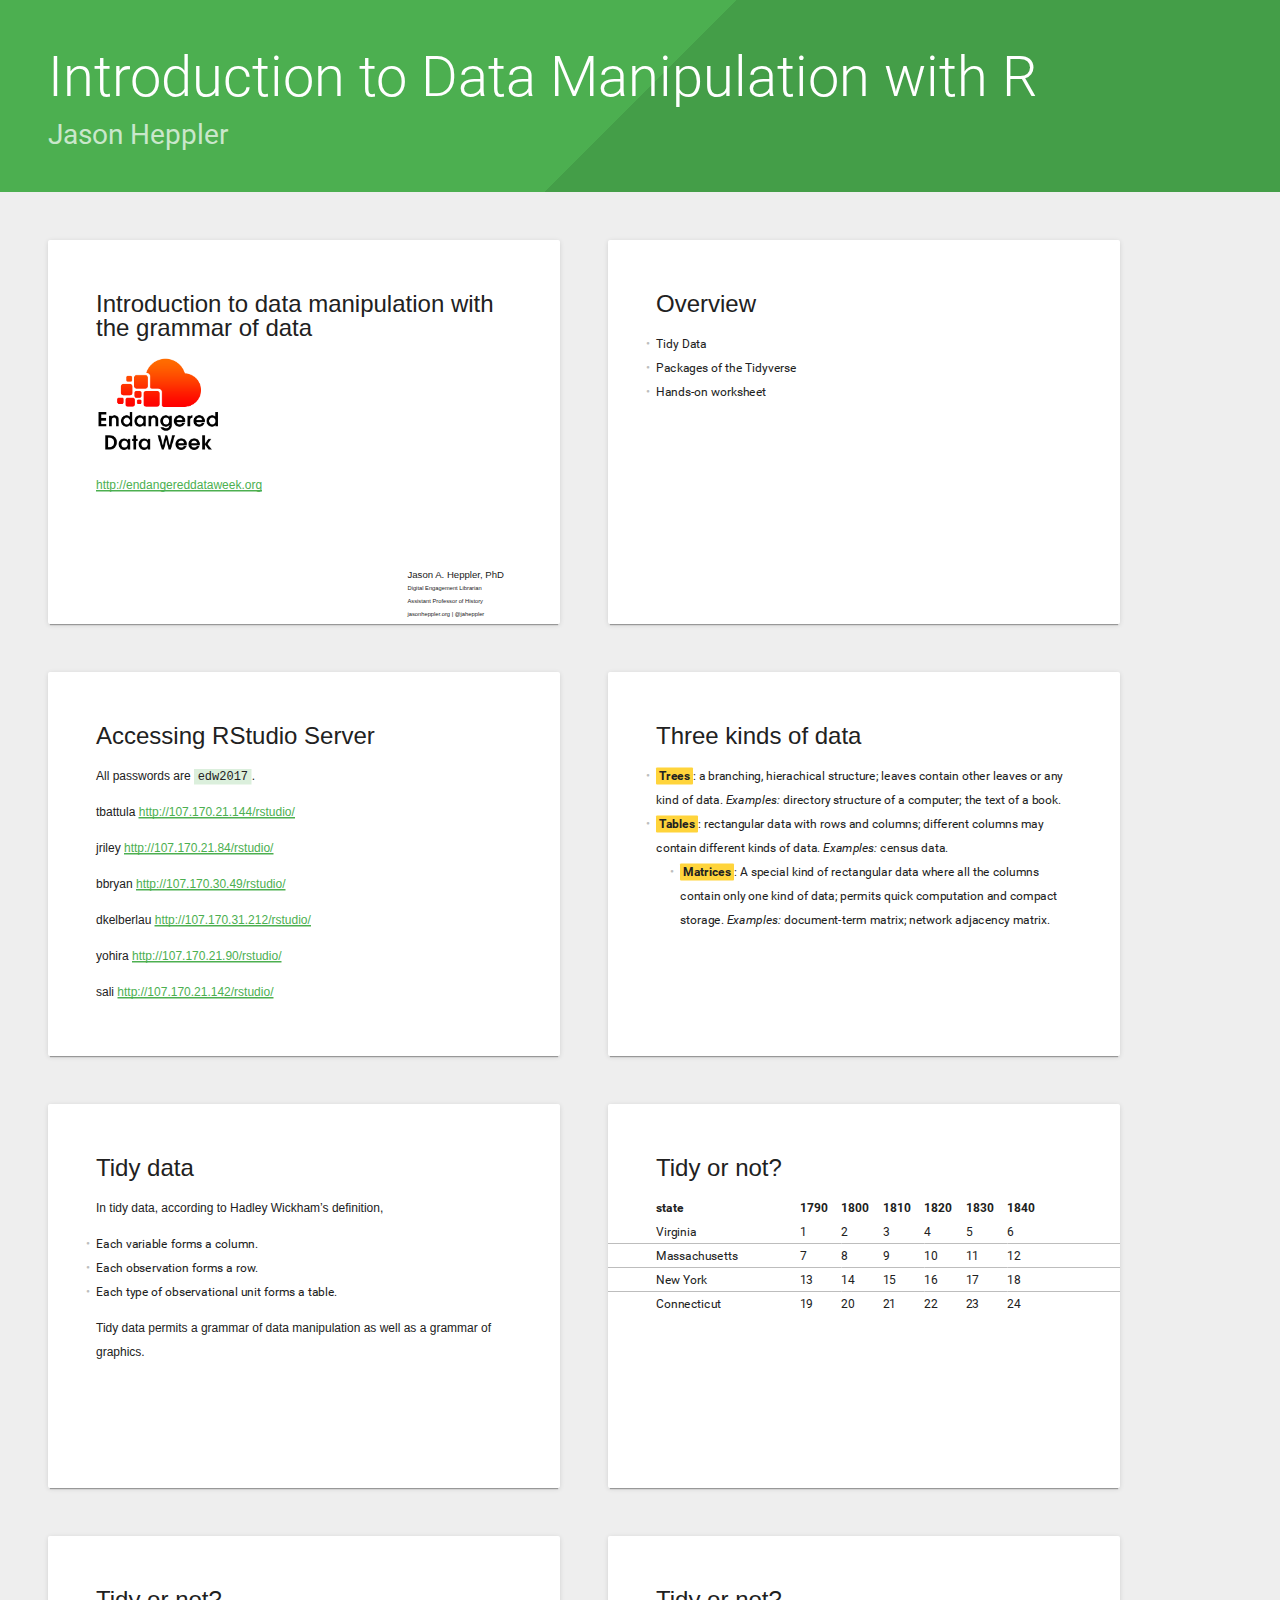
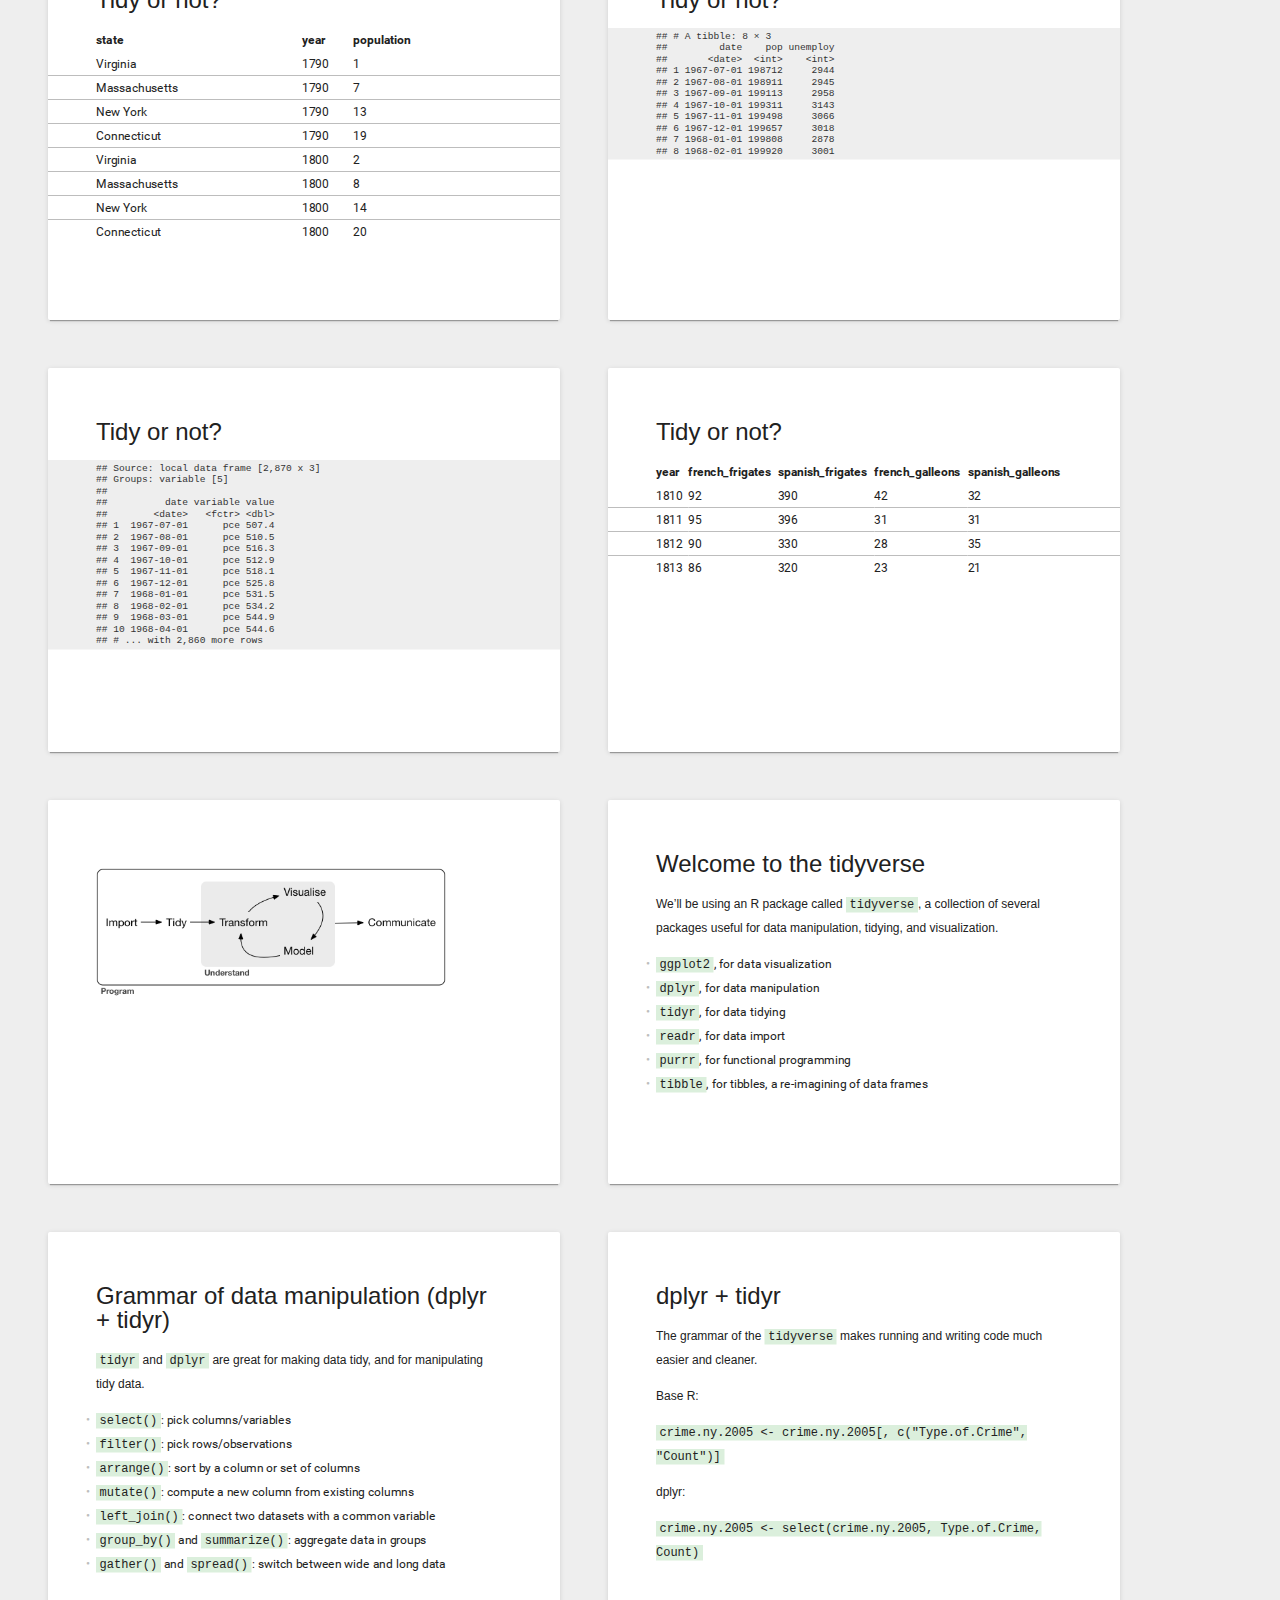
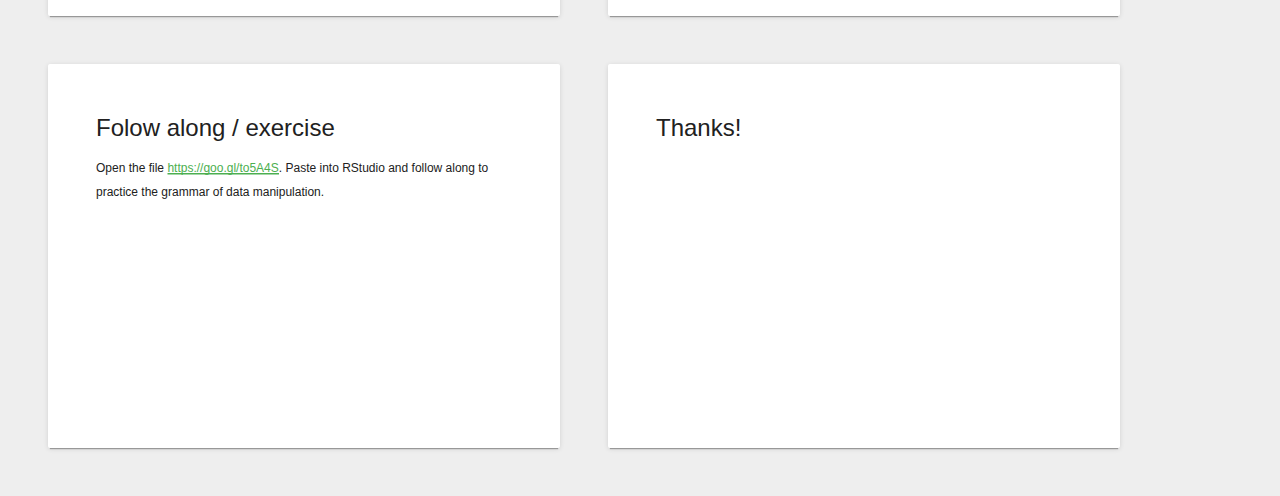
==== commit e85e67ce: "Minor updates to slides." ====
--- a/data-manipulation-r/data-manipulation-r.html
+++ b/data-manipulation-r/data-manipulation-r.html
@@ -285,9 +285,17 @@
 <li><code>gather()</code> and <code>spread()</code>: switch between wide and long data</li>
 </ul>
 </section>
+<section id="dplyr-tidyr" class="slide level2">
+<h2>dplyr + tidyr</h2>
+<p>The grammar of the <code>tidyverse</code> makes running and writing code much easier and cleaner.</p>
+<p>Base R:</p>
+<p><code>crime.ny.2005 &lt;- crime.ny.2005[, c(&quot;Type.of.Crime&quot;, &quot;Count&quot;)]</code></p>
+<p>dplyr:</p>
+<p><code>crime.ny.2005 &lt;- select(crime.ny.2005, Type.of.Crime, Count)</code></p>
+</section>
 <section id="folow-along-exercise" class="slide level2">
 <h2>Folow along / exercise</h2>
-<p>Open the file <code>https://raw.githubusercontent.com/unolibraries/workshops/master/data-manipulation-r/worksheet-data-manipulation.Rmd</code>. Follow along to practice the grammar of data manipulation.</p>
+<p>Open the file <a href="https://goo.gl/fKYLYf">https://goo.gl/to5A4S</a>. Paste into RStudio and follow along to practice the grammar of data manipulation.</p>
 </section>
 <section id="thanks" class="slide level2">
 <h2>Thanks!</h2>
